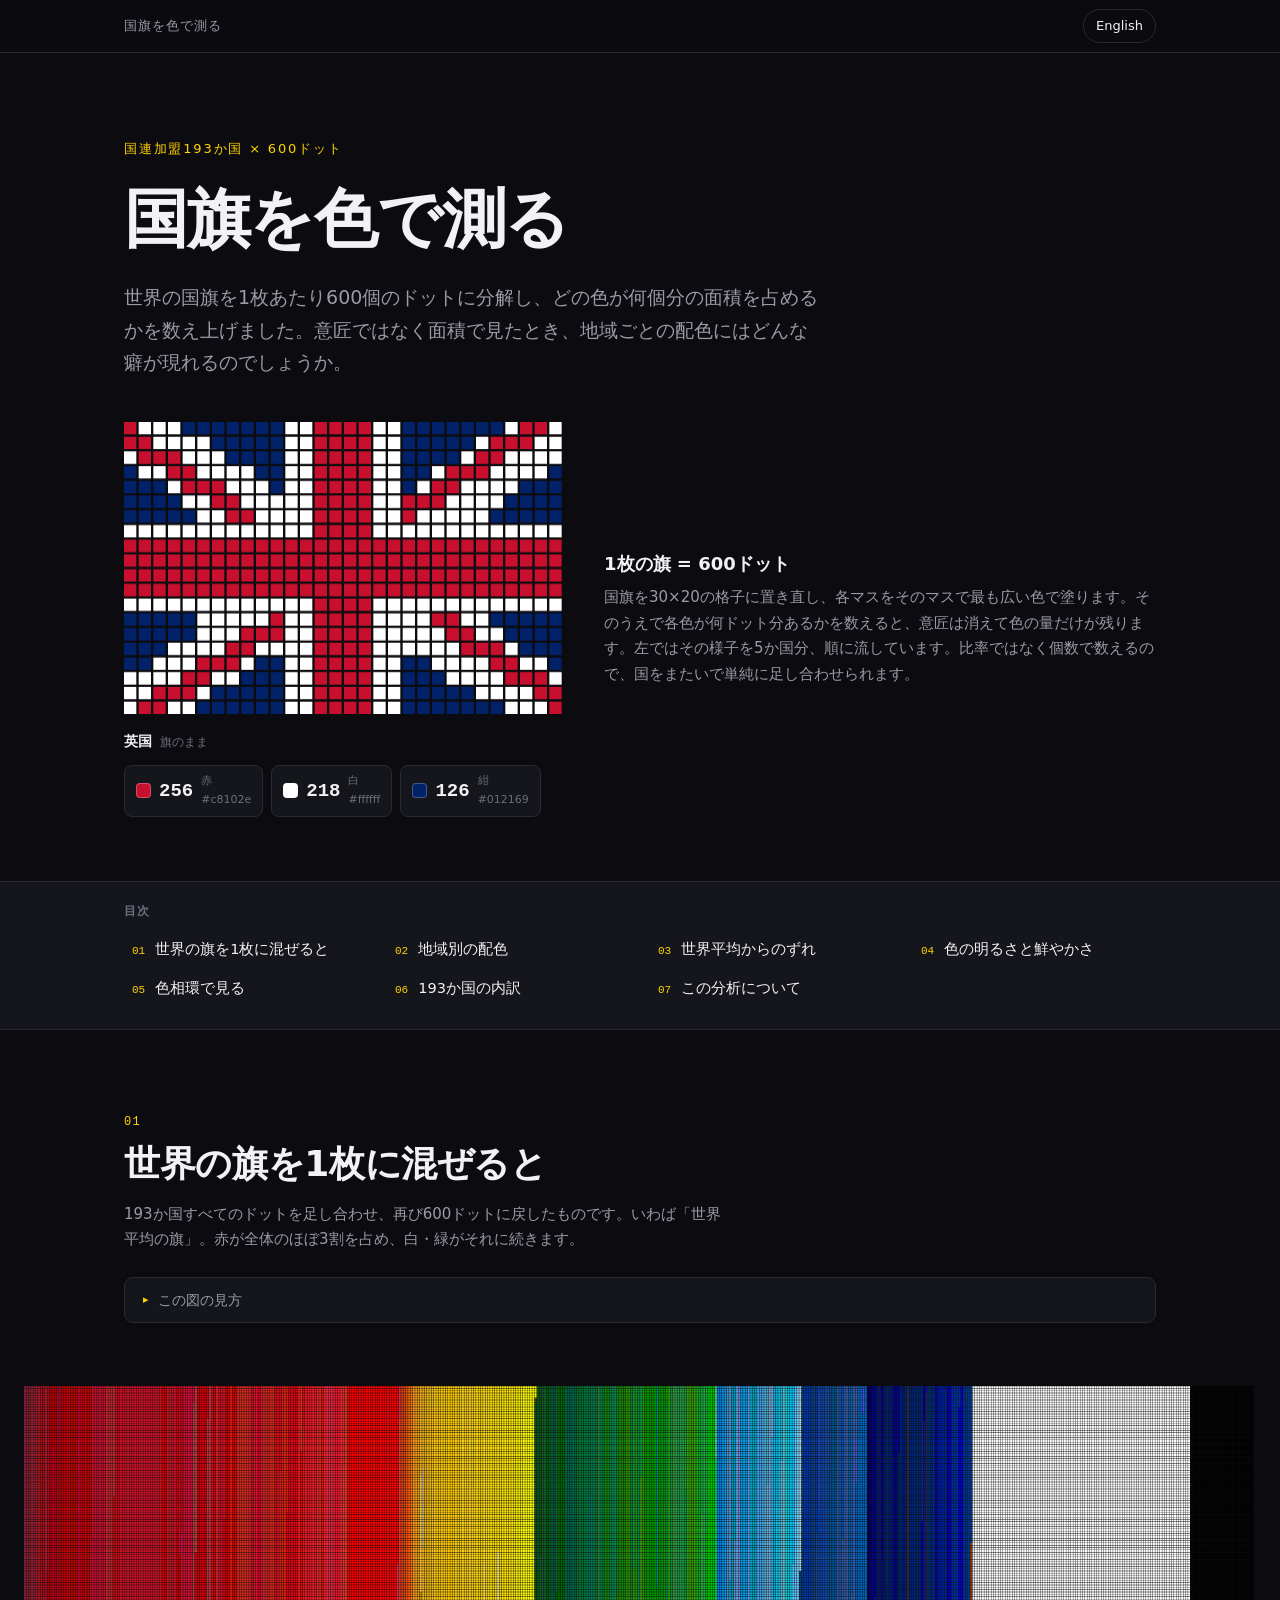
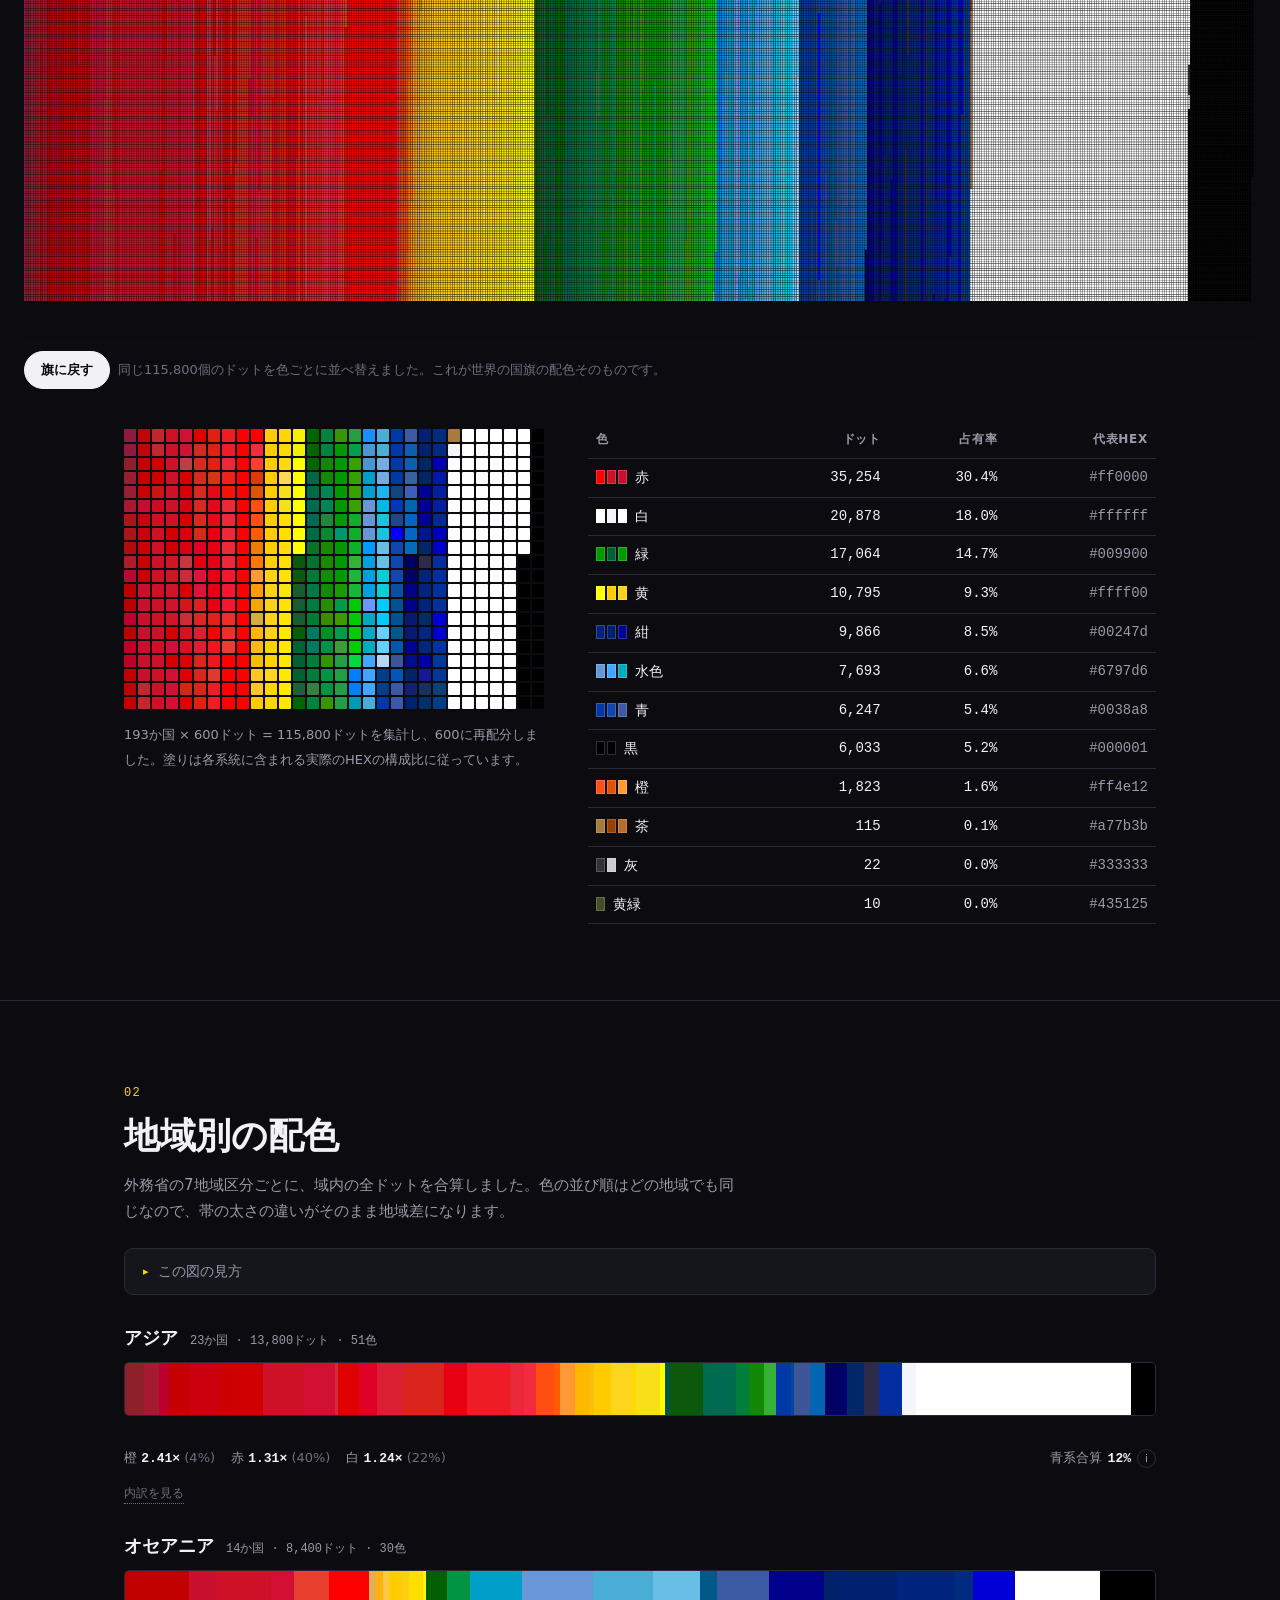
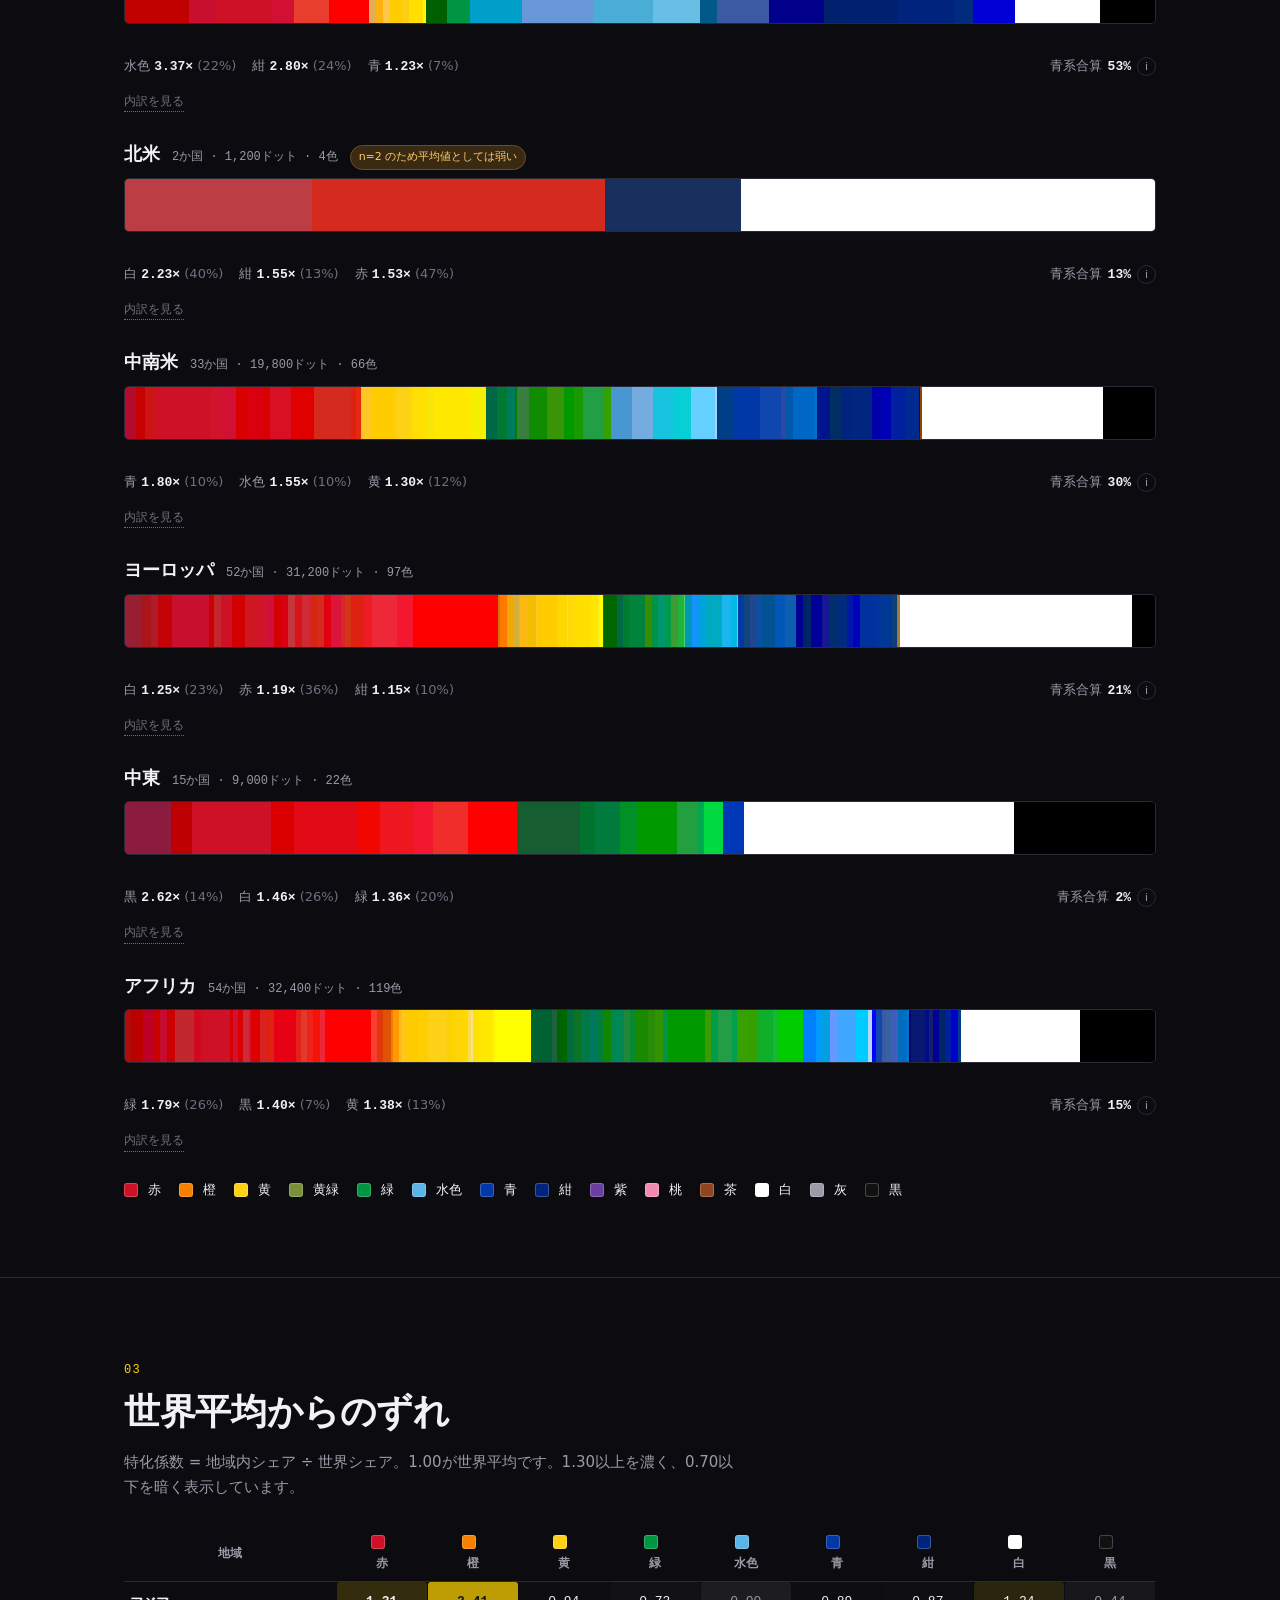
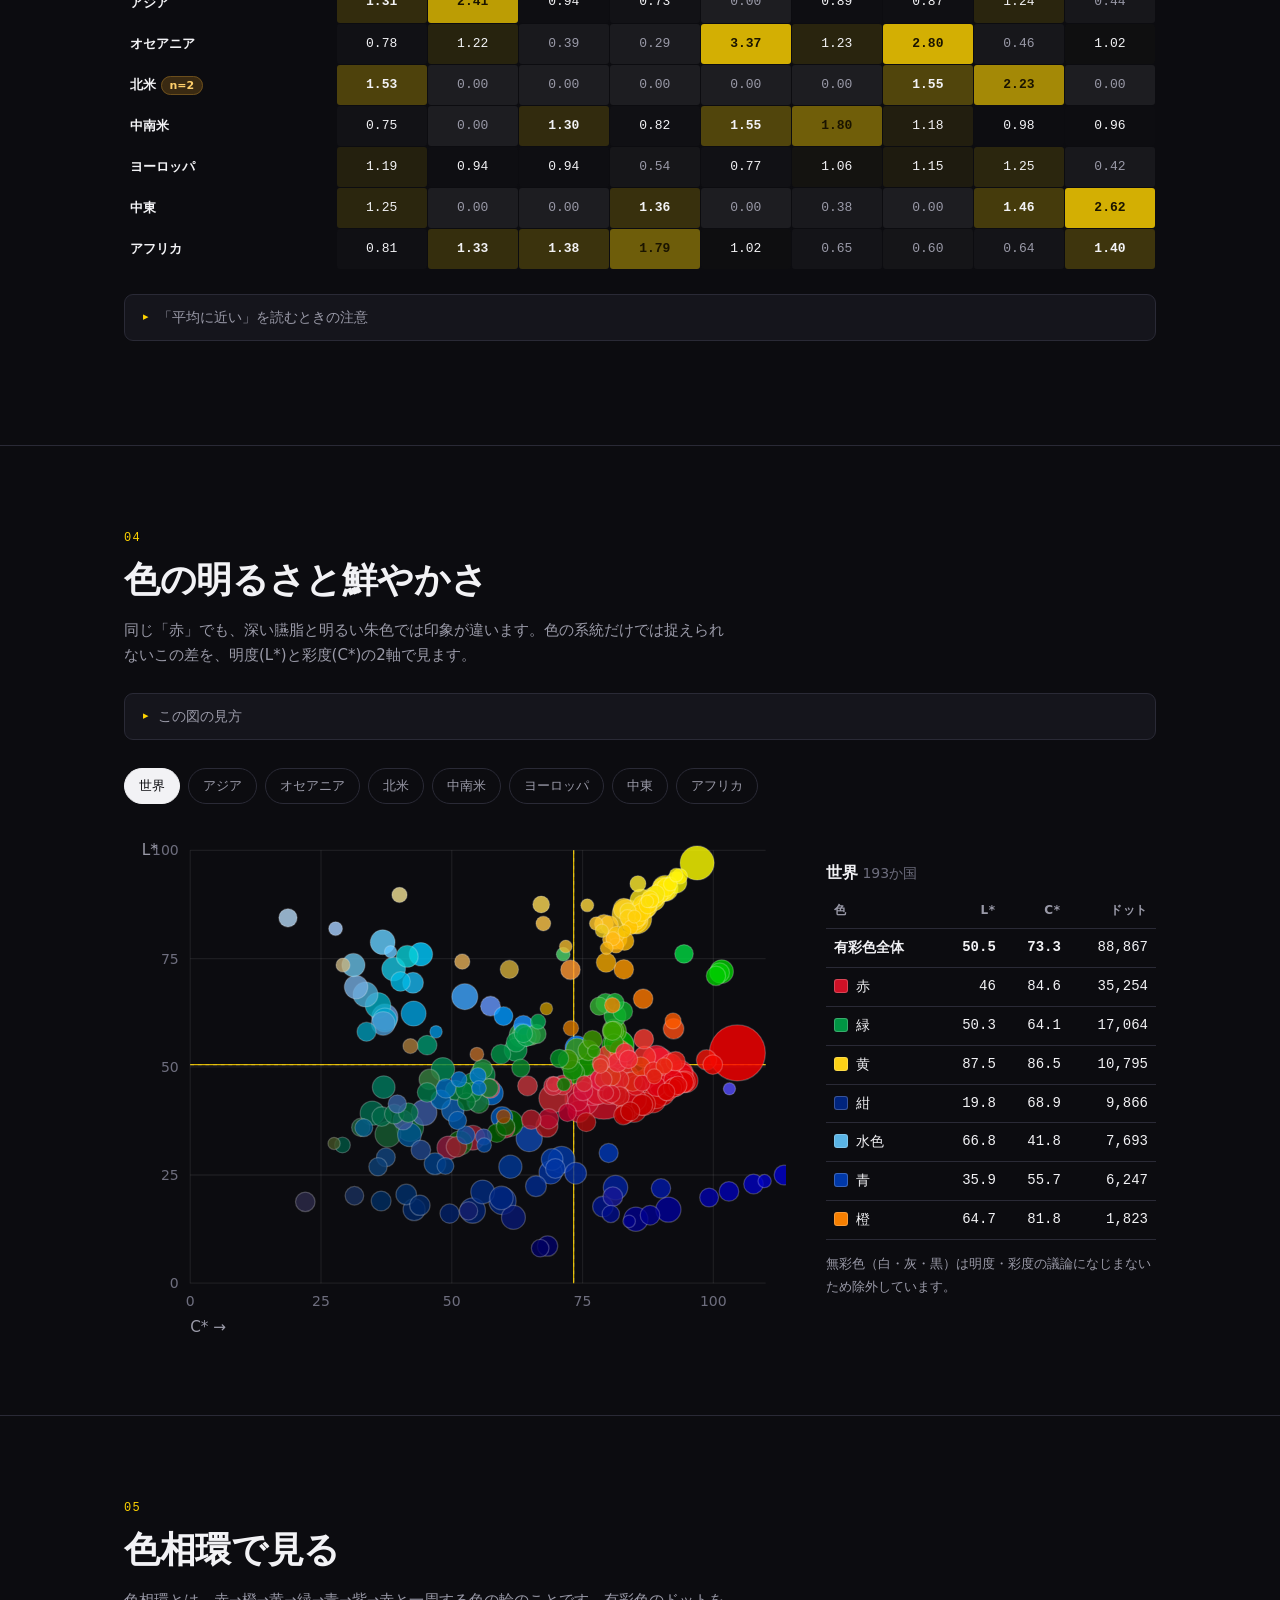
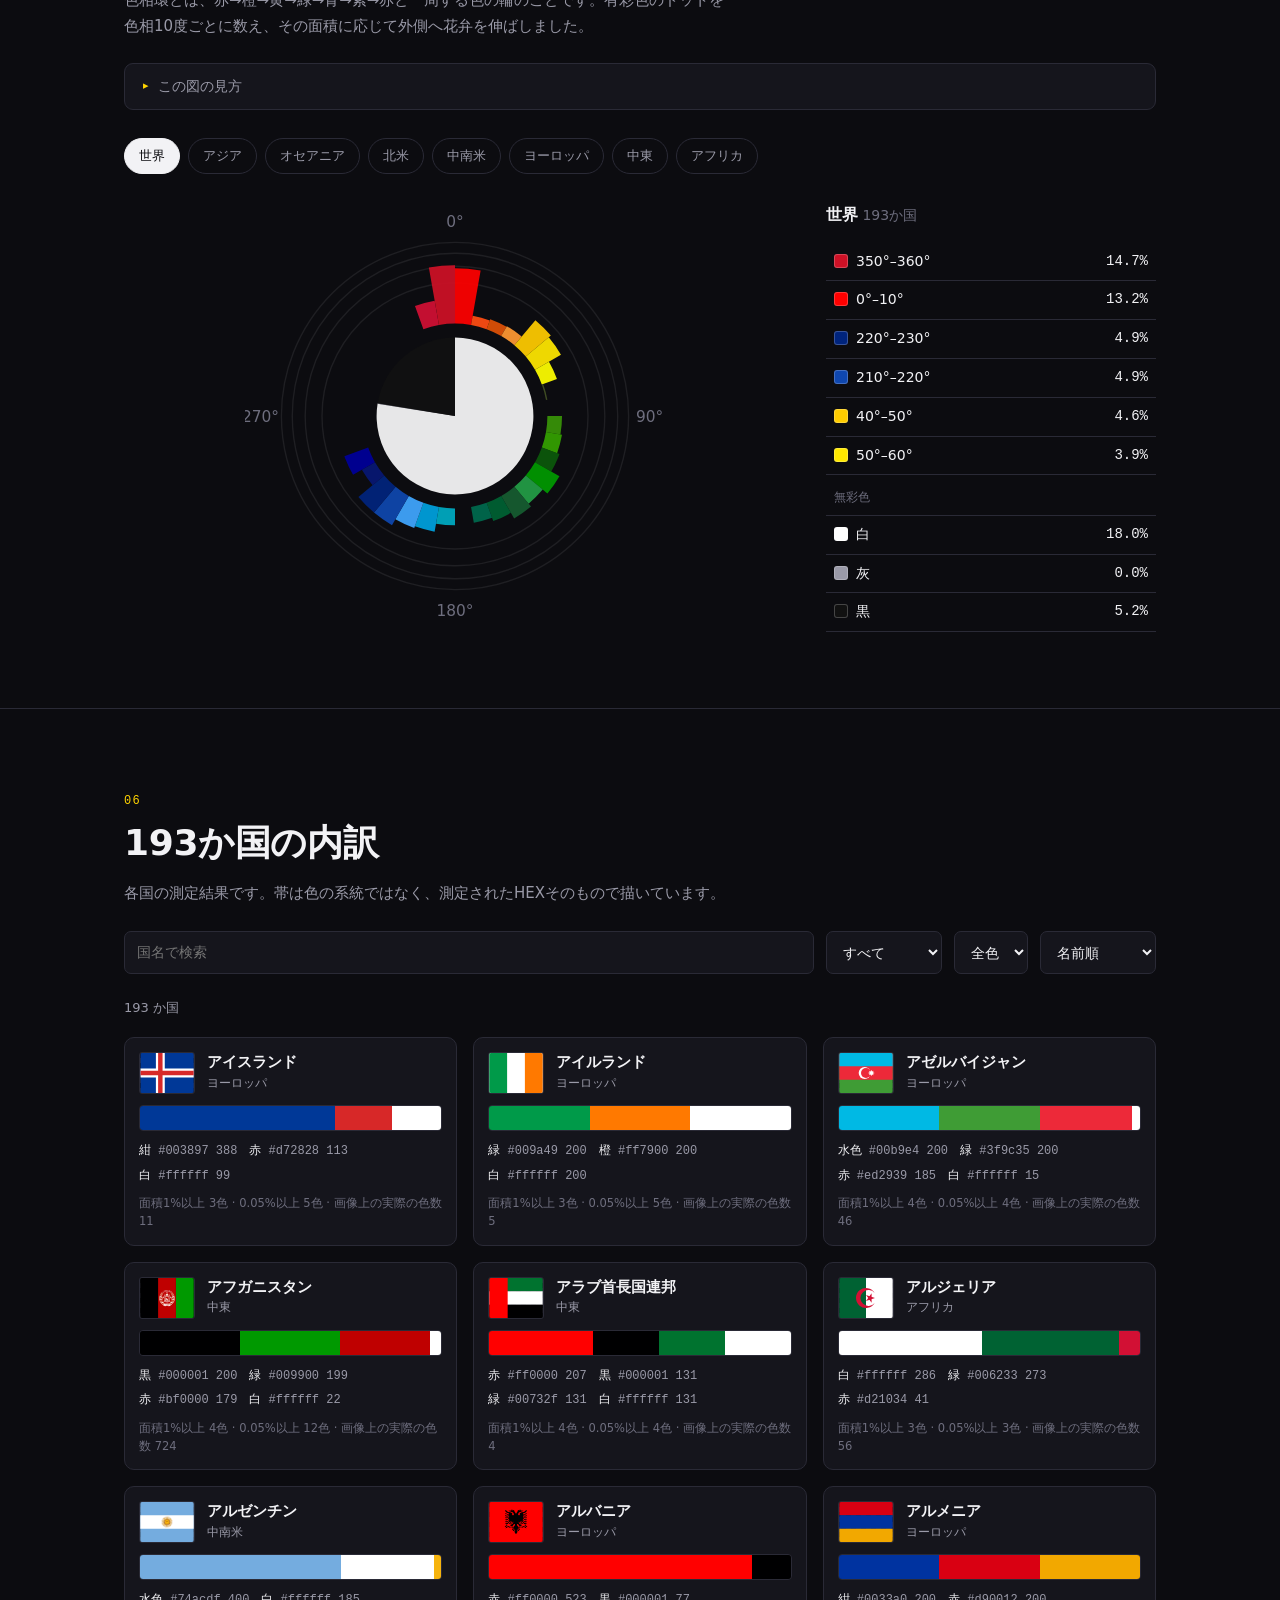
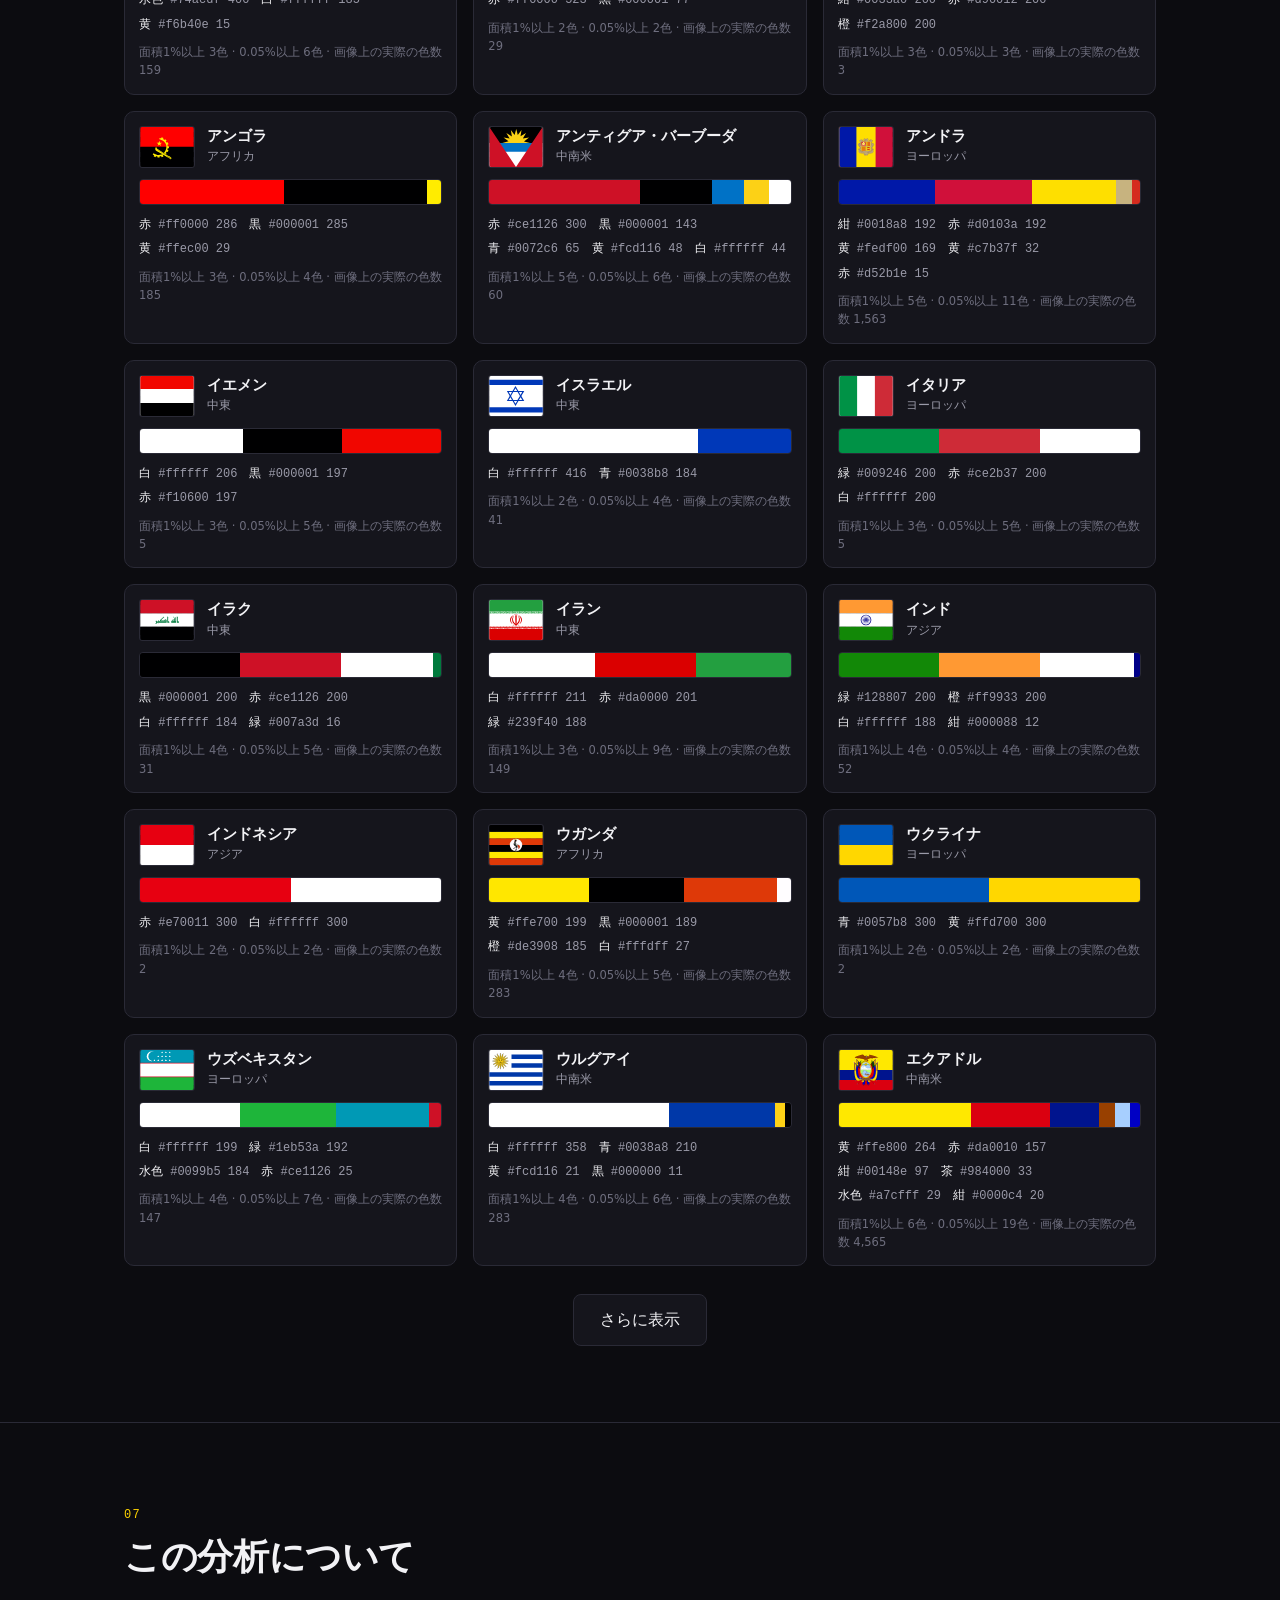
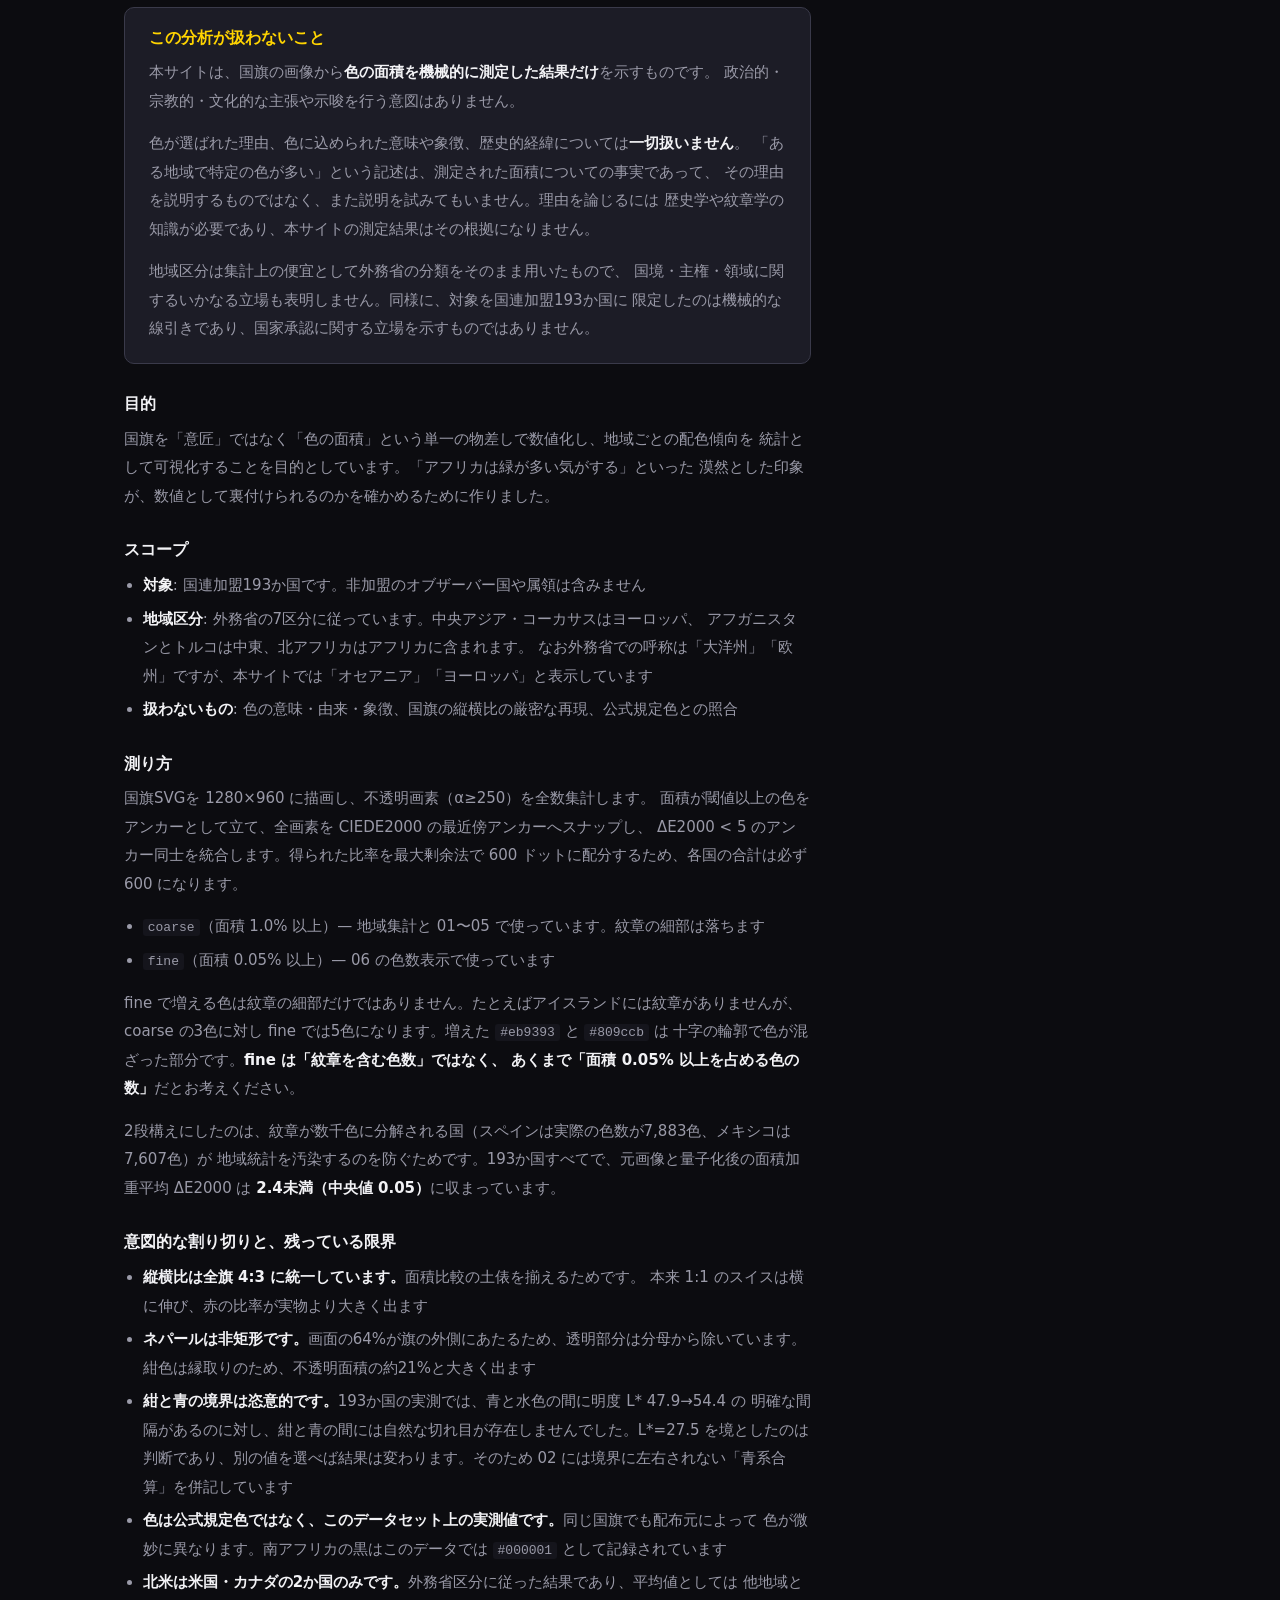
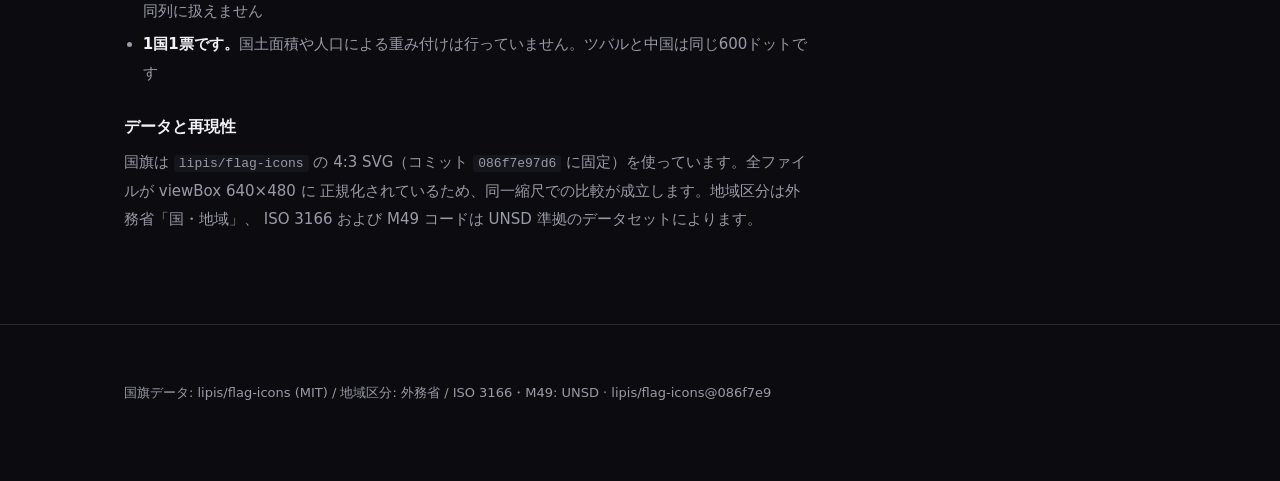
==== flag/index.html @ 31f035e4 "flag: 国旗を色で測る を追加 国連加盟193か国の国旗を600ドットに分解し、色の面積を外務省の7地域区分ごとに 比較するインフォグラフィック。単一HTMLで外部依存なし。  Co-Author" ====
<!doctype html>
<html lang="ja">
<head>
<meta charset="utf-8">
<meta name="viewport" content="width=device-width,initial-scale=1">
<title>国旗を色で測る — Flag Color Area Atlas</title>
<meta name="description" content="国連加盟193か国の国旗を600ドットに分解し、色の面積を地域ごとに比較します。">
<style>
:root{
  --bg:#0c0c10; --panel:#15151c; --panel2:#1c1c26; --line:#2a2a36; --fg:#f2f2f5;
  --dim:#9a9aa8; --dim2:#6e6e7e; --accent:#ffd400;
  --mono:ui-monospace,SFMono-Regular,"SF Mono",Menlo,monospace;
  --sans:system-ui,-apple-system,"Hiragino Sans","Noto Sans JP",sans-serif;
}
*{box-sizing:border-box}
html{scroll-behavior:smooth}
body{margin:0;background:var(--bg);color:var(--fg);font-family:var(--sans);
  font-size:16px;line-height:1.7;-webkit-font-smoothing:antialiased}
.wrap{max-width:1080px;margin:0 auto;padding:0 24px}
h1,h2,h3{line-height:1.3;margin:0}
:focus-visible{outline:2px solid var(--accent);outline-offset:3px;border-radius:2px}

.topbar{position:sticky;top:0;z-index:50;background:rgba(12,12,16,.9);
  backdrop-filter:blur(10px);border-bottom:1px solid var(--line)}
.topbar .wrap{display:flex;align-items:center;justify-content:space-between;height:52px;gap:16px}
.brand{font-size:13px;letter-spacing:.08em;color:var(--dim);text-transform:uppercase}
.langbtn{background:transparent;border:1px solid var(--line);color:var(--fg);
  font:inherit;font-size:13px;padding:5px 12px;border-radius:99px;cursor:pointer}
.langbtn:hover{border-color:var(--accent);color:var(--accent)}

#hero{border-bottom:1px solid var(--line)}
#hero .wrap{padding-top:72px;padding-bottom:64px}
.eyebrow{font-size:13px;letter-spacing:.14em;color:var(--accent);text-transform:uppercase;margin-bottom:18px}
h1{font-size:clamp(34px,6.2vw,64px);letter-spacing:-.02em;font-weight:800}
.lede{font-size:clamp(16px,2vw,19px);color:var(--dim);max-width:58ch;margin-top:20px}
#heroStage{min-height:300px;display:flex;gap:40px;align-items:center;flex-wrap:wrap;margin-top:44px}
.dotgrid{display:grid;grid-template-columns:repeat(30,1fr);gap:2px;width:min(420px,100%);aspect-ratio:3/2}
.dotgrid i{display:block;border-radius:1px}
/* 案B: ドット・モーフィング */
canvas.morph{display:block;width:100%;height:auto}
.morphbox{width:min(440px,100%)}
.morphbox.wide{width:100%}
/* 01 のキャンバスだけ本文より広く取り、画面内に収めやすくします */
.widewrap{max-width:1360px}
.mctl{display:flex;gap:8px;flex-wrap:wrap;align-items:center;margin-top:12px}
/* ヒーローの色内訳。自動で旗が切り替わってもレイアウトが跳ねないよう高さを固定します */
.hpair{display:flex;gap:8px;flex-wrap:wrap;margin-top:12px;min-height:46px;align-items:flex-start}
.hpair div{background:var(--panel);border:1px solid var(--line);border-radius:8px;
  padding:6px 11px;display:flex;align-items:center;gap:8px}
.hpair b{font-family:var(--mono);font-size:19px;font-weight:700}
.hpair i{width:15px;height:15px;border-radius:4px;border:1px solid rgba(255,255,255,.25);flex:none}
.hpair span{font-size:11px;color:var(--dim2)}
.hname{font-size:14px;color:var(--fg);font-weight:650;margin:14px 0 0;min-height:1.6em}
.hname em{font-style:normal;color:var(--dim2);font-weight:400;font-size:12px;margin-left:8px}
.mbtn{background:var(--fg);color:var(--bg);border:1px solid var(--fg);font:inherit;
  font-size:13px;font-weight:600;padding:7px 16px;border-radius:99px;cursor:pointer}
.mbtn:hover{background:var(--accent);border-color:var(--accent)}
.mbtn[disabled]{opacity:.5;cursor:default}
.chip{background:transparent;border:1px solid var(--line);color:var(--dim);font:inherit;
  font-size:12px;padding:5px 11px;border-radius:99px;cursor:pointer}
.chip:hover{color:var(--fg)}
.chip[aria-pressed="true"]{background:var(--panel2);color:var(--fg);border-color:var(--dim2)}
.mcap{font-size:13px;color:var(--dim2);margin:10px 0 0;min-height:1.7em}
.mcap b{color:var(--dim);font-weight:500}
.demo-cap{flex:1;min-width:250px}
.demo-cap h3{font-size:18px;margin-bottom:10px}
.demo-cap p{color:var(--dim);font-size:15px;margin:0}
.pair{display:flex;gap:10px;margin-top:20px;flex-wrap:wrap}
.pair div{background:var(--panel);border:1px solid var(--line);border-radius:9px;
  padding:10px 14px;display:flex;align-items:center;gap:10px}
.pair b{font-family:var(--mono);font-size:26px;font-weight:700;letter-spacing:-.02em}
.pair span{font-size:12px;color:var(--dim);line-height:1.35}
.pair i{width:24px;height:24px;border-radius:5px;border:1px solid rgba(255,255,255,.25);flex:none}

/* 目次 */
#toc{border-bottom:1px solid var(--line);background:var(--panel)}
#toc .wrap{padding-top:22px;padding-bottom:22px}
#toc h2{font-size:12px;letter-spacing:.1em;color:var(--dim2);text-transform:uppercase;margin-bottom:12px}
#toc ol{list-style:none;margin:0;padding:0;display:grid;
  grid-template-columns:repeat(auto-fit,minmax(215px,1fr));gap:2px 20px}
#toc a{display:flex;gap:10px;align-items:baseline;text-decoration:none;color:var(--fg);
  padding:6px 8px;border-radius:6px;font-size:14.5px}
#toc a:hover{background:var(--panel2);color:var(--accent)}
#toc em{font-family:var(--mono);font-size:11px;color:var(--accent);font-style:normal;flex:none}

section{padding:76px 0;border-bottom:1px solid var(--line);scroll-margin-top:60px}
.shead{margin-bottom:24px}
.snum{font-family:var(--mono);font-size:12px;color:var(--accent);letter-spacing:.1em}
.shead h2{font-size:clamp(24px,3.6vw,36px);margin-top:8px;letter-spacing:-.01em}
.shead p{color:var(--dim);margin-top:14px;max-width:64ch;font-size:15px}

/* 見方パネル（アコーディオン） */
details.howto{background:var(--panel);border:1px solid var(--line);border-radius:9px;margin:0 0 28px}
details.howto summary{cursor:pointer;list-style:none;padding:11px 18px;font-size:13.5px;
  color:var(--dim);display:flex;align-items:center;gap:9px}
details.howto summary::-webkit-details-marker{display:none}
details.howto summary:hover{color:var(--fg)}
details.howto summary::before{content:"▸";color:var(--accent);font-size:11px;transition:transform .15s}
details.howto[open] summary::before{transform:rotate(90deg)}
details.howto[open] summary{border-bottom:1px solid var(--line);color:var(--fg)}
.howto-body{padding:15px 18px 17px;font-size:14px;color:var(--dim)}
.howto-body dl{margin:0;display:grid;grid-template-columns:auto 1fr;gap:8px 16px}
.howto-body dt{color:var(--fg);font-weight:600;white-space:nowrap}
.howto-body dd{margin:0}
.howto-body p{margin:0 0 12px}
.howto-body p:last-child{margin-bottom:0}

.worldgrid{display:grid;grid-template-columns:minmax(0,420px) 1fr;gap:44px;align-items:start}
table.fam{width:100%;border-collapse:collapse;font-size:14px}
table.fam th{text-align:left;font-weight:600;color:var(--dim);font-size:12px;
  letter-spacing:.06em;padding:0 8px 8px;border-bottom:1px solid var(--line)}
table.fam td{padding:7px 8px;border-bottom:1px solid var(--line)}
table.fam td.num{font-family:var(--mono);text-align:right;font-variant-numeric:tabular-nums}
.sw{width:14px;height:14px;border-radius:3px;display:inline-block;
  border:1px solid rgba(255,255,255,.22);vertical-align:-2px;margin-right:8px}
.swrow{display:inline-flex;gap:2px;vertical-align:-2px;margin-right:8px}
.swrow i{width:9px;height:14px;display:block;border:1px solid rgba(255,255,255,.18)}

.rrow{margin-bottom:26px}
.rhead{display:flex;align-items:baseline;gap:12px;margin-bottom:8px;flex-wrap:wrap}
.rhead b{font-size:18px}
.rhead .n{font-family:var(--mono);font-size:12px;color:var(--dim)}
.warnpill{font-size:11px;background:#3a2a12;color:#ffcf6b;border:1px solid #6b4e1c;
  padding:2px 8px;border-radius:99px}
.stack{display:flex;height:54px;border-radius:5px;overflow:hidden;border:1px solid var(--line)}
.stack i{display:block;min-width:0;transition:opacity .13s}
.stack.hl i{opacity:.2}
.stack.hl i.on{opacity:1}
.readout{height:22px;margin-top:7px;font-size:13px;color:var(--dim);font-family:var(--mono)}
.readout b{color:var(--fg)}
.rsig{margin-top:2px;font-size:13px;color:var(--dim);display:flex;gap:16px;flex-wrap:wrap;align-items:baseline}
.rsig b{color:var(--fg);font-family:var(--mono)}
.blue{margin-left:auto;display:inline-flex;align-items:baseline;gap:6px}
.infobtn{background:transparent;border:1px solid var(--line);color:var(--dim);
  width:19px;height:19px;border-radius:99px;font-size:11px;line-height:1;padding:0;
  cursor:pointer;align-self:center}
.infobtn:hover,.infobtn[aria-expanded="true"]{border-color:var(--accent);color:var(--accent)}
.bluenote{margin:10px 0 0;padding:12px 16px;background:var(--panel);border:1px solid var(--line);
  border-left:3px solid var(--accent);border-radius:0 8px 8px 0;font-size:13.5px;color:var(--dim)}
details.members{margin-top:8px}
details.members summary{font-size:12px;color:var(--dim2);cursor:pointer;list-style:none;
  display:inline-block;border-bottom:1px dotted var(--dim2)}
details.members summary::-webkit-details-marker{display:none}
details.members summary:hover{color:var(--fg)}
details.members div{font-size:12.5px;color:var(--dim);margin-top:8px;line-height:1.9}
.legend{display:flex;flex-wrap:wrap;gap:6px 18px;margin-top:26px;font-size:13px}
.legend span{display:inline-flex;align-items:center;gap:2px}

.matwrap{overflow-x:auto;-webkit-overflow-scrolling:touch;margin-bottom:24px}
table.mat{border-collapse:collapse;font-size:13px;min-width:640px;width:100%}
table.mat th{padding:8px 6px;font-weight:600;white-space:nowrap}
table.mat thead th{border-bottom:1px solid var(--line);font-size:12px;color:var(--dim)}
table.mat tbody th{text-align:left;padding-right:14px}
table.mat td{padding:0;text-align:center;border:1px solid var(--bg)}
table.mat td span{display:block;padding:9px 4px;font-family:var(--mono);
  font-variant-numeric:tabular-nums;border-radius:3px}

.tabs{display:flex;flex-wrap:wrap;gap:8px;margin-bottom:26px}
.tab{background:transparent;border:1px solid var(--line);color:var(--dim);
  font:inherit;font-size:13px;padding:6px 14px;border-radius:99px;cursor:pointer}
.tab:hover{color:var(--fg)}
.tab[aria-pressed="true"]{background:var(--fg);color:var(--bg);border-color:var(--fg)}
.splitwrap{display:grid;grid-template-columns:minmax(0,1fr) minmax(0,330px);gap:40px;align-items:center}
svg.chart{width:100%;height:auto;display:block}
/* 04: 円が中央から離散する。--dx/--dy は中央へ寄せる量、--d は距離に応じた遅延 */
svg.scat circle{opacity:0;transform:translate(var(--dx),var(--dy)) scale(.12);
  transition:transform .95s cubic-bezier(.16,.84,.34,1),opacity .55s ease-out;
  transition-delay:var(--d)}
svg.scat.on circle{opacity:1;transform:none}
/* 05: 花弁が時計回りに伸びていく */
svg.wheel path.petal{opacity:0;transform:scale(.5);transform-origin:var(--ox) var(--oy);
  transition:transform .55s cubic-bezier(.2,.8,.3,1),opacity .35s ease-out;
  transition-delay:var(--d)}
svg.wheel.on path.petal{opacity:.93;transform:none}
svg.wheel path.donut,svg.wheel circle.guide,svg.wheel text{opacity:0;transition:opacity .5s ease-out}
svg.wheel.on path.donut{opacity:.9}
svg.wheel.on circle.guide,svg.wheel.on text{opacity:1}

.controls{display:flex;gap:12px;flex-wrap:wrap;margin-bottom:22px}
.controls input,.controls select{background:var(--panel);border:1px solid var(--line);
  color:var(--fg);font:inherit;font-size:14px;padding:9px 12px;border-radius:7px}
.controls input{flex:1;min-width:200px}
.clist{display:grid;grid-template-columns:repeat(auto-fill,minmax(310px,1fr));gap:16px}
.card{background:var(--panel);border:1px solid var(--line);border-radius:10px;padding:14px}
.card .ch{display:flex;gap:12px;align-items:center;margin-bottom:11px}
.card svg{width:56px;height:42px;flex:none;border:1px solid var(--line);border-radius:3px;
  background:repeating-conic-gradient(#2a2a36 0 25%,#15151c 0 50%) 50%/10px 10px}
.card .cn{font-weight:650;font-size:15px;line-height:1.3}
.card .cr{font-size:12px;color:var(--dim)}
.card .stack{height:26px;border-radius:4px}
.cdet{margin-top:10px;font-size:12px;display:flex;flex-wrap:wrap;gap:4px 12px;
  font-family:var(--mono);color:var(--dim)}
.cdet b{color:var(--fg);font-weight:500}
.cmeta{margin-top:8px;font-size:11.5px;color:var(--dim2);line-height:1.6}
.more{margin-top:28px;text-align:center}
.more button{background:var(--panel);border:1px solid var(--line);color:var(--fg);
  font:inherit;padding:11px 26px;border-radius:8px;cursor:pointer}
.more button:hover{border-color:var(--accent)}

.prose{font-size:15px;color:var(--dim);line-height:1.9;max-width:72ch}
.prose h3{font-size:16px;color:var(--fg);margin:30px 0 10px}
.prose p{margin:0 0 14px}
.prose ul{padding-left:1.25em;margin:0 0 14px}
.prose li{margin-bottom:5px}
.prose code{font-family:var(--mono);font-size:13px;background:var(--panel);padding:1px 5px;border-radius:3px}
.prose b{color:var(--fg)}
.disclaimer{background:var(--panel2);border:1px solid #3a3a4a;border-radius:10px;
  padding:20px 24px;margin:26px 0;max-width:72ch}
.disclaimer h3{margin-top:0;color:var(--accent)}
.disclaimer p:last-child{margin-bottom:0}
footer{padding:44px 0 72px;font-size:13px;color:var(--dim)}

@media(max-width:860px){
  .worldgrid,.splitwrap{grid-template-columns:1fr;gap:30px}
  section{padding:56px 0}
}
@media(max-width:520px){
  .wrap{padding:0 16px}
  .stack{height:44px}
  .clist{grid-template-columns:1fr}
  .blue{margin-left:0;width:100%}
}
@media(prefers-reduced-motion:reduce){html{scroll-behavior:auto}*{transition:none!important}}
</style>
</head>
<body>

<div class="topbar"><div class="wrap">
  <span class="brand" id="brand"></span>
  <button class="langbtn" id="langBtn" type="button">English</button>
</div></div>

<header id="hero"><div class="wrap">
  <p class="eyebrow" id="eyebrow"></p>
  <h1 id="h1"></h1>
  <p class="lede" id="lede"></p>
  <!-- Phase2 で案B(Canvas)に差し替わる領域。寸法を先に確保してあります -->
  <div id="heroStage">
    <div class="morphbox">
      <canvas class="morph" id="heroCanvas" role="img"></canvas>
      <p class="hname" id="heroName"></p>
      <div class="hpair" id="heroPair"></div>
    </div>
    <div class="demo-cap" id="heroCap"></div>
  </div>
</div></header>

<nav id="toc"><div class="wrap"><h2 id="tocH"></h2><ol id="tocList"></ol></div></nav>

<main>
<section id="sec-world"><div class="wrap">
  <div class="shead"><span class="snum">01</span><h2 id="t-world"></h2><p id="d-world"></p></div>
  <div id="h-world"></div>
</div>
<div class="wrap widewrap">
  <div class="morphbox wide" style="margin-bottom:40px">
    <canvas class="morph" id="worldCanvas" role="img"></canvas>
    <div class="mctl"><button class="mbtn" id="worldBtn" type="button"></button>
      <span class="mcap" id="worldMcap" style="margin:0"></span></div>
  </div>
</div>
<div class="wrap">
  <div class="worldgrid">
    <div><div class="dotgrid" id="worldDots" role="img"></div>
      <p class="prose" id="worldCap" style="margin-top:14px;font-size:13px"></p></div>
    <div id="worldTable"></div>
  </div>
</div></section>

<section id="sec-regions"><div class="wrap">
  <div class="shead"><span class="snum">02</span><h2 id="t-reg"></h2><p id="d-reg"></p></div>
  <div id="h-reg"></div>
  <div id="regionBars"></div>
  <div class="legend" id="regionLegend"></div>
</div></section>

<section id="sec-index"><div class="wrap">
  <div class="shead"><span class="snum">03</span><h2 id="t-idx"></h2><p id="d-idx"></p></div>
  <div class="matwrap"><div id="matrix"></div></div>
  <div id="h-idx"></div>
</div></section>

<section id="sec-tone"><div class="wrap">
  <div class="shead"><span class="snum">04</span><h2 id="t-tone"></h2><p id="d-tone"></p></div>
  <div id="h-tone"></div>
  <div class="tabs" id="toneTabs" role="group"></div>
  <div class="splitwrap"><div id="scatter"></div><div id="toneInfo"></div></div>
</div></section>

<section id="sec-hue"><div class="wrap">
  <div class="shead"><span class="snum">05</span><h2 id="t-hue"></h2><p id="d-hue"></p></div>
  <div id="h-hue"></div>
  <div class="tabs" id="hueTabs" role="group"></div>
  <div class="splitwrap"><div id="wheel"></div><div id="wheelInfo"></div></div>
</div></section>

<section id="sec-countries"><div class="wrap">
  <div class="shead"><span class="snum">06</span><h2 id="t-cty"></h2><p id="d-cty"></p></div>
  <div class="controls">
    <input type="search" id="q" autocomplete="off">
    <select id="fReg"></select><select id="fFam"></select><select id="sortBy"></select>
  </div>
  <p class="prose" id="hitCount" style="margin-bottom:16px;font-size:13px"></p>
  <div class="clist" id="cards"></div>
  <div class="more"><button id="moreBtn" type="button"></button></div>
</div></section>

<section id="sec-about"><div class="wrap">
  <div class="shead"><span class="snum">07</span><h2 id="t-about"></h2></div>
  <div id="about"></div>
</div></section>
</main>

<footer><div class="wrap"><p id="foot"></p></div></footer>

<script>
const DATA = {"meta":{"source_repo":"lipis/flag-icons","source_commit":"086f7e97d657358203916dbe84f61c2bccaa81eb","params":{"render":[1280,960],"alpha_min":250,"delta_e_merge":5.0,"tiers":{"coarse":0.01,"fine":0.0005},"dots":600}},"world":{"country_count":193,"total_dots":115800,"by_family":[{"family":"赤","family_en":"Red","dots":35254,"share":0.304439,"top_hex":["#ff0000","#ce1126","#c8102e","#d52b1e","#d21034"],"top_countries":[{"name_ja":"モロッコ","dots":588},{"name_ja":"中国","dots":583},{"name_ja":"トルコ","dots":559},{"name_ja":"ベトナム","dots":553},{"name_ja":"キルギス","dots":542}]},{"family":"橙","family_en":"Orange","dots":1823,"share":0.015743,"top_hex":["#ff4e12","#e05206","#ff9933","#ff7900","#f2a800"],"top_countries":[{"name_ja":"ブータン","dots":249},{"name_ja":"ニジェール","dots":228},{"name_ja":"コートジボワール","dots":200},{"name_ja":"インド","dots":200},{"name_ja":"アルメニア","dots":200}]},{"family":"黄","family_en":"Yellow","dots":10795,"share":0.093221,"top_hex":["#ffff00","#ffcc00","#fcd116","#fecb00","#ffe800"],"top_countries":[{"name_ja":"ブルネイ","dots":326},{"name_ja":"コロンビア","dots":300},{"name_ja":"ウクライナ","dots":300},{"name_ja":"セントビンセントおよびグレナディーン諸島","dots":281},{"name_ja":"スペイン","dots":271}]},{"family":"黄緑","family_en":"Chartreuse","dots":10,"share":8.6e-05,"top_hex":["#435125"],"top_countries":[{"name_ja":"キプロス","dots":10}]},{"family":"緑","family_en":"Green","dots":17064,"share":0.147358,"top_hex":["#009900","#006233","#009a00","#006600","#165d31"],"top_countries":[{"name_ja":"サウジアラビア","dots":550},{"name_ja":"トルクメニスタン","dots":491},{"name_ja":"バングラデシュ","dots":443},{"name_ja":"パキスタン","dots":440},{"name_ja":"ザンビア","dots":426}]},{"family":"水色","family_en":"Light blue","dots":7693,"share":0.066434,"top_hex":["#6797d6","#40a6ff","#00abc2","#00a1de","#4aadd6"],"top_countries":[{"name_ja":"ミクロネシア","dots":578},{"name_ja":"ソマリア","dots":565},{"name_ja":"カザフスタン","dots":522},{"name_ja":"パラオ","dots":488},{"name_ja":"セントルシア","dots":475}]},{"family":"青","family_en":"Blue","dots":6247,"share":0.053946,"top_hex":["#0038a8","#0f47af","#3b5aa3","#005293","#0067c6"],"top_countries":[{"name_ja":"マーシャル","dots":421},{"name_ja":"エルサルバドル","dots":409},{"name_ja":"スウェーデン","dots":408},{"name_ja":"ニカラグア","dots":402},{"name_ja":"ギリシャ","dots":339}]},{"family":"紺","family_en":"Navy","dots":9866,"share":0.085199,"top_hex":["#00247d","#002170","#000099","#00209f","#00008b"],"top_countries":[{"name_ja":"ナウル","dots":529},{"name_ja":"ニュージーランド","dots":473},{"name_ja":"オーストラリア","dots":451},{"name_ja":"カーボベルデ","dots":437},{"name_ja":"バルバドス","dots":400}]},{"family":"紫","family_en":"Purple","dots":0,"share":0.0,"top_hex":[],"top_countries":[]},{"family":"桃","family_en":"Pink","dots":0,"share":0.0,"top_hex":[],"top_countries":[]},{"family":"茶","family_en":"Brown","dots":115,"share":0.000993,"top_hex":["#a77b3b","#984000","#b96b29"],"top_countries":[{"name_ja":"モルドバ","dots":54},{"name_ja":"エクアドル","dots":33},{"name_ja":"モンテネグロ","dots":28}]},{"family":"白","family_en":"White","dots":20878,"share":0.180294,"top_hex":["#ffffff","#f4f5f8","#fffefe","#fffdff"],"top_countries":[{"name_ja":"キプロス","dots":531},{"name_ja":"日本","dots":463},{"name_ja":"韓国","dots":458},{"name_ja":"イスラエル","dots":416},{"name_ja":"ジョージア","dots":380}]},{"family":"灰","family_en":"Grey","dots":22,"share":0.00019,"top_hex":["#333333","#cccccc"],"top_countries":[{"name_ja":"エスワティニ","dots":14},{"name_ja":"スペイン","dots":8}]},{"family":"黒","family_en":"Black","dots":6033,"share":0.052098,"top_hex":["#000001","#000000"],"top_countries":[{"name_ja":"パプアニューギニア","dots":291},{"name_ja":"リビア","dots":290},{"name_ja":"アンゴラ","dots":285},{"name_ja":"ベルギー","dots":200},{"name_ja":"ドイツ","dots":200}]}],"hue36":[15246,434,564,639,5324,4479,1293,10,0,1068,1317,1760,3973,2438,3344,1887,1277,0,1431,3126,3600,5646,5662,1144,3197,0,0,0,0,0,0,0,0,0,3029,16979],"hue36_hex":["#ff0000","#ff4e12","#e05206","#ff9933","#ffcc00","#ffe800","#ffff00","#435125",null,"#399408","#35a100","#0c590b","#009900","#239e46","#165d31","#006233","#006a4e",null,"#00abc2","#00a1de","#40a6ff","#0f47af","#00247d","#081873","#000099",null,null,null,null,null,null,null,null,null,"#d21034","#ce1126"],"achromatic":{"白":20878,"灰":22,"黒":6033},"tone":{"all":{"L":50.5,"C":73.3,"dots":88867},"赤":{"L":46.0,"C":84.6,"dots":35254},"橙":{"L":64.7,"C":81.8,"dots":1823},"黄":{"L":87.5,"C":86.5,"dots":10795},"緑":{"L":50.3,"C":64.1,"dots":17064},"水色":{"L":66.8,"C":41.8,"dots":7693},"青":{"L":35.9,"C":55.7,"dots":6247},"紺":{"L":19.8,"C":68.9,"dots":9866}},"hex_list":[{"hex":"#8d1b3d","family":"赤","dots":406,"L":31.3,"C":49.4},{"hex":"#8d2029","family":"赤","dots":253,"L":31.5,"C":50.9},{"hex":"#981e32","family":"赤","dots":480,"L":33.6,"C":54.0},{"hex":"#a51931","family":"赤","dots":203,"L":35.8,"C":60.2},{"hex":"#aa151b","family":"赤","dots":321,"L":36.3,"C":68.2},{"hex":"#b10c0c","family":"赤","dots":185,"L":37.2,"C":75.7},{"hex":"#ae1c28","family":"赤","dots":200,"L":37.8,"C":65.2},{"hex":"#b40a2d","family":"赤","dots":220,"L":38.0,"C":68.5},{"hex":"#bb0000","family":"赤","dots":180,"L":38.8,"C":82.8},{"hex":"#bc0000","family":"赤","dots":200,"L":39.1,"C":83.1},{"hex":"#bc002d","family":"赤","dots":137,"L":39.4,"C":72.1},{"hex":"#bf0000","family":"赤","dots":179,"L":39.7,"C":84.1},{"hex":"#be0027","family":"赤","dots":329,"L":39.7,"C":74.3},{"hex":"#c10000","family":"赤","dots":521,"L":40.1,"C":84.8},{"hex":"#c40308","family":"赤","dots":418,"L":40.9,"C":83.8},{"hex":"#c60000","family":"赤","dots":277,"L":41.2,"C":86.4},{"hex":"#c70000","family":"赤","dots":386,"L":41.4,"C":86.7},{"hex":"#c60c30","family":"赤","dots":200,"L":42.0,"C":74.1},{"hex":"#cb000f","family":"赤","dots":375,"L":42.4,"C":85.0},{"hex":"#cc0000","family":"赤","dots":659,"L":42.5,"C":88.4},{"hex":"#c8102e","family":"赤","dots":1334,"L":42.5,"C":74.9},{"hex":"#c1272d","family":"赤","dots":787,"L":42.7,"C":69.4},{"hex":"#ce0000","family":"赤","dots":388,"L":43.0,"C":89.0},{"hex":"#cb1515","family":"赤","dots":181,"L":43.2,"C":82.1},{"hex":"#cf0921","family":"赤","dots":218,"L":43.6,"C":81.4},{"hex":"#ce1021","family":"赤","dots":120,"L":43.7,"C":80.5},{"hex":"#ce1126","family":"赤","dots":3828,"L":43.8,"C":79.1},{"hex":"#d20000","family":"赤","dots":396,"L":43.8,"C":90.3},{"hex":"#cf1126","family":"赤","dots":52,"L":44.0,"C":79.5},{"hex":"#ce1720","family":"赤","dots":390,"L":44.0,"C":80.1},{"hex":"#cf142b","family":"赤","dots":513,"L":44.2,"C":77.9},{"hex":"#d40000","family":"赤","dots":119,"L":44.2,"C":91.0},{"hex":"#d0103a","family":"赤","dots":192,"L":44.4,"C":75.1},{"hex":"#d50000","family":"赤","dots":204,"L":44.4,"C":91.3},{"hex":"#d21034","family":"赤","dots":1042,"L":44.7,"C":77.1},{"hex":"#bd3d44","family":"赤","dots":218,"L":45.0,"C":57.3},{"hex":"#d80000","family":"赤","dots":151,"L":45.1,"C":92.2},{"hex":"#d90000","family":"赤","dots":197,"L":45.3,"C":92.6},{"hex":"#d90012","family":"赤","dots":200,"L":45.4,"C":89.1},{"hex":"#da0000","family":"赤","dots":201,"L":45.5,"C":92.9},{"hex":"#da0010","family":"赤","dots":307,"L":45.6,"C":89.9},{"hex":"#c6363c","family":"赤","dots":212,"L":45.6,"C":64.5},{"hex":"#cd2a3e","family":"赤","dots":180,"L":45.6,"C":69.4},{"hex":"#db0000","family":"赤","dots":150,"L":45.7,"C":93.2},{"hex":"#d7141a","family":"赤","dots":216,"L":45.7,"C":85.2},{"hex":"#ce2b37","family":"赤","dots":200,"L":45.8,"C":71.2},{"hex":"#cd2e3a","family":"赤","dots":45,"L":46.0,"C":69.5},{"hex":"#d91023","family":"赤","dots":400,"L":46.0,"C":83.9},{"hex":"#d22630","family":"赤","dots":72,"L":46.1,"C":75.3},{"hex":"#da121a","family":"赤","dots":80,"L":46.2,"C":86.4},{"hex":"#de0000","family":"赤","dots":271,"L":46.4,"C":94.2},{"hex":"#df0000","family":"赤","dots":281,"L":46.6,"C":94.5},{"hex":"#d62612","family":"赤","dots":200,"L":46.6,"C":84.6},{"hex":"#e00000","family":"赤","dots":434,"L":46.8,"C":94.8},{"hex":"#d52b1e","family":"赤","dots":1266,"L":46.9,"C":80.5},{"hex":"#e00025","family":"赤","dots":231,"L":47.0,"C":86.8},{"hex":"#e1000f","family":"赤","dots":200,"L":47.0,"C":92.4},{"hex":"#dc143c","family":"赤","dots":300,"L":47.0,"C":78.5},{"hex":"#d92223","family":"赤","dots":200,"L":47.0,"C":82.0},{"hex":"#d72828","family":"赤","dots":113,"L":47.1,"C":79.0},{"hex":"#da2032","family":"赤","dots":352,"L":47.2,"C":78.7},{"hex":"#da251d","family":"赤","dots":553,"L":47.4,"C":83.5},{"hex":"#de2110","family":"赤","dots":682,"L":47.8,"C":88.6},{"hex":"#d43516","family":"赤","dots":200,"L":47.8,"C":80.4},{"hex":"#e30a17","family":"赤","dots":559,"L":47.8,"C":90.8},{"hex":"#de2010","family":"赤","dots":53,"L":47.8,"C":88.7},{"hex":"#e70011","family":"赤","dots":300,"L":48.3,"C":94.0},{"hex":"#e70013","family":"赤","dots":687,"L":48.3,"C":93.6},{"hex":"#e32118","family":"赤","dots":182,"L":48.9,"C":88.6},{"hex":"#e72910","family":"赤","dots":82,"L":50.2,"C":90.6},{"hex":"#de3929","family":"赤","dots":46,"L":50.2,"C":78.4},{"hex":"#f10600","family":"赤","dots":197,"L":50.5,"C":99.9},{"hex":"#ee161f","family":"赤","dots":300,"L":50.5,"C":91.9},{"hex":"#e1392d","family":"赤","dots":118,"L":50.8,"C":78.5},{"hex":"#ee1c25","family":"赤","dots":822,"L":50.9,"C":89.8},{"hex":"#ea2839","family":"赤","dots":188,"L":51.0,"C":81.7},{"hex":"#ef2118","family":"赤","dots":192,"L":51.3,"C":92.8},{"hex":"#f41408","family":"赤","dots":237,"L":51.6,"C":98.7},{"hex":"#ed2939","family":"赤","dots":751,"L":51.7,"C":82.6},{"hex":"#ee2737","family":"赤","dots":150,"L":51.7,"C":83.8},{"hex":"#f31830","family":"赤","dots":663,"L":51.8,"C":89.1},{"hex":"#ef2d29","family":"赤","dots":303,"L":52.3,"C":86.9},{"hex":"#e73e2d","family":"赤","dots":285,"L":52.5,"C":79.9},{"hex":"#ff0000","family":"赤","dots":4777,"L":53.2,"C":104.6},{"hex":"#f42a41","family":"赤","dots":157,"L":53.3,"C":83.1},{"hex":"#fc3d32","family":"赤","dots":200,"L":56.4,"C":86.7},{"hex":"#de3908","family":"橙","dots":185,"L":50.1,"C":86.1},{"hex":"#e05206","family":"橙","dots":228,"L":53.9,"C":82.1},{"hex":"#ff4e12","family":"橙","dots":249,"L":58.8,"C":92.4},{"hex":"#d47600","family":"橙","dots":59,"L":58.9,"C":72.8},{"hex":"#ff5b00","family":"橙","dots":75,"L":60.6,"C":92.3},{"hex":"#ef7d00","family":"橙","dots":66,"L":64.2,"C":80.7},{"hex":"#ff7900","family":"橙","dots":200,"L":65.7,"C":86.6},{"hex":"#ff9933","family":"橙","dots":200,"L":72.4,"C":72.7},{"hex":"#ff9a00","family":"橙","dots":200,"L":72.5,"C":82.9},{"hex":"#f2a800","family":"橙","dots":200,"L":74.1,"C":79.5},{"hex":"#e2ae57","family":"橙","dots":60,"L":74.3,"C":52.0},{"hex":"#ffb20d","family":"橙","dots":51,"L":78.0,"C":81.4},{"hex":"#fec74a","family":"橙","dots":50,"L":83.1,"C":67.5},{"hex":"#c09300","family":"黄","dots":13,"L":63.4,"C":68.1},{"hex":"#d3ae3b","family":"黄","dots":154,"L":72.5,"C":61.0},{"hex":"#c7b37f","family":"黄","dots":32,"L":73.5,"C":29.2},{"hex":"#f6b40e","family":"黄","dots":15,"L":77.4,"C":79.6},{"hex":"#edb92e","family":"黄","dots":14,"L":77.8,"C":71.8},{"hex":"#ffb700","family":"黄","dots":185,"L":79.1,"C":83.0},{"hex":"#fdb913","family":"黄","dots":199,"L":79.4,"C":80.7},{"hex":"#f1bf00","family":"黄","dots":271,"L":79.6,"C":81.5},{"hex":"#ffb915","family":"黄","dots":35,"L":79.6,"C":80.8},{"hex":"#f8c00c","family":"黄","dots":75,"L":80.6,"C":81.5},{"hex":"#f8c300","family":"黄","dots":15,"L":81.3,"C":83.0},{"hex":"#ecc81d","family":"黄","dots":20,"L":81.4,"C":78.7},{"hex":"#ffc400","family":"黄","dots":36,"L":82.2,"C":84.2},{"hex":"#ffc621","family":"黄","dots":150,"L":82.8,"C":80.1},{"hex":"#ffc726","family":"黄","dots":180,"L":83.0,"C":79.1},{"hex":"#ffc72c","family":"黄","dots":25,"L":83.1,"C":77.6},{"hex":"#ffca00","family":"黄","dots":166,"L":83.7,"C":85.0},{"hex":"#fecb00","family":"黄","dots":587,"L":83.9,"C":85.0},{"hex":"#ffcc00","family":"黄","dots":949,"L":84.2,"C":85.3},{"hex":"#ffcd00","family":"黄","dots":150,"L":84.4,"C":85.4},{"hex":"#fdce12","family":"黄","dots":65,"L":84.5,"C":83.6},{"hex":"#ffce00","family":"黄","dots":224,"L":84.7,"C":85.6},{"hex":"#ffce08","family":"黄","dots":17,"L":84.7,"C":84.9},{"hex":"#fcd116","family":"黄","dots":872,"L":85.2,"C":83.5},{"hex":"#fad201","family":"黄","dots":161,"L":85.2,"C":85.6},{"hex":"#ffd200","family":"黄","dots":140,"L":85.7,"C":86.3},{"hex":"#f7d618","family":"黄","dots":78,"L":86.0,"C":83.7},{"hex":"#ffd520","family":"黄","dots":258,"L":86.5,"C":82.9},{"hex":"#ffd600","family":"黄","dots":243,"L":86.7,"C":87.0},{"hex":"#ffd700","family":"黄","dots":300,"L":86.9,"C":87.2},{"hex":"#ffd83d","family":"黄","dots":18,"L":87.3,"C":75.9},{"hex":"#ffd900","family":"黄","dots":129,"L":87.4,"C":87.5},{"hex":"#ffd90c","family":"黄","dots":200,"L":87.4,"C":86.5},{"hex":"#fcd955","family":"黄","dots":100,"L":87.5,"C":67.1},{"hex":"#fcdd09","family":"黄","dots":13,"L":88.2,"C":87.4},{"hex":"#ffdd00","family":"黄","dots":22,"L":88.4,"C":88.3},{"hex":"#f7e017","family":"黄","dots":326,"L":88.5,"C":86.2},{"hex":"#ffde00","family":"黄","dots":422,"L":88.7,"C":88.5},{"hex":"#ffde08","family":"黄","dots":107,"L":88.7,"C":87.9},{"hex":"#fedf00","family":"黄","dots":169,"L":88.9,"C":88.7},{"hex":"#ffe000","family":"黄","dots":183,"L":89.2,"C":89.0},{"hex":"#f3e295","family":"黄","dots":58,"L":89.7,"C":40.0},{"hex":"#f8e509","family":"黄","dots":132,"L":89.9,"C":89.0},{"hex":"#ffe300","family":"黄","dots":183,"L":90.0,"C":89.6},{"hex":"#ffe600","family":"黄","dots":204,"L":90.7,"C":90.3},{"hex":"#ffe700","family":"黄","dots":414,"L":91.0,"C":90.6},{"hex":"#ffe800","family":"黄","dots":564,"L":91.2,"C":90.8},{"hex":"#ffe900","family":"黄","dots":147,"L":91.5,"C":91.0},{"hex":"#ffec00","family":"黄","dots":29,"L":92.2,"C":91.8},{"hex":"#ffec2d","family":"黄","dots":78,"L":92.3,"C":85.6},{"hex":"#f4f100","family":"黄","dots":281,"L":92.6,"C":92.9},{"hex":"#fff300","family":"黄","dots":67,"L":94.0,"C":93.6},{"hex":"#fff40d","family":"黄","dots":27,"L":94.3,"C":92.9},{"hex":"#ffff00","family":"黄","dots":1293,"L":97.1,"C":96.9},{"hex":"#435125","family":"黄緑","dots":10,"L":32.3,"C":27.5},{"hex":"#005641","family":"緑","dots":73,"L":31.9,"C":29.1},{"hex":"#0c590b","family":"緑","dots":440,"L":32.4,"C":51.6},{"hex":"#165d31","family":"緑","dots":550,"L":34.4,"C":37.8},{"hex":"#006000","family":"緑","dots":169,"L":34.7,"C":58.6},{"hex":"#006233","family":"緑","dots":669,"L":35.9,"C":42.0},{"hex":"#20603d","family":"緑","dots":150,"L":36.0,"C":32.6},{"hex":"#006400","family":"緑","dots":154,"L":36.2,"C":60.3},{"hex":"#006600","family":"緑","dots":563,"L":36.9,"C":61.1},{"hex":"#006847","family":"緑","dots":205,"L":38.5,"C":36.6},{"hex":"#006a44","family":"緑","dots":202,"L":39.1,"C":39.0},{"hex":"#006a4e","family":"緑","dots":443,"L":39.3,"C":34.8},{"hex":"#006b3f","family":"緑","dots":200,"L":39.4,"C":41.7},{"hex":"#0b7226","family":"緑","dots":222,"L":41.6,"C":55.2},{"hex":"#00732f","family":"緑","dots":131,"L":41.9,"C":52.8},{"hex":"#007934","family":"緑","dots":207,"L":44.1,"C":53.9},{"hex":"#007847","family":"緑","dots":200,"L":44.1,"C":45.3},{"hex":"#007a39","family":"緑","dots":100,"L":44.5,"C":52.4},{"hex":"#007a3d","family":"緑","dots":216,"L":44.6,"C":50.7},{"hex":"#007c30","family":"緑","dots":166,"L":45.1,"C":57.1},{"hex":"#007a5e","family":"緑","dots":356,"L":45.3,"C":37.0},{"hex":"#007e3a","family":"緑","dots":378,"L":45.9,"C":54.0},{"hex":"#007f00","family":"緑","dots":22,"L":45.9,"C":71.4},{"hex":"#377e3f","family":"緑","dots":240,"L":47.1,"C":45.7},{"hex":"#00843d","family":"緑","dots":491,"L":48.1,"C":55.9},{"hex":"#118600","family":"緑","dots":254,"L":48.5,"C":73.4},{"hex":"#128807","family":"緑","dots":200,"L":49.2,"C":73.1},{"hex":"#008753","family":"緑","dots":400,"L":49.4,"C":48.3},{"hex":"#21873b","family":"緑","dots":200,"L":49.5,"C":55.9},{"hex":"#078930","family":"緑","dots":145,"L":49.7,"C":63.2},{"hex":"#198a00","family":"緑","dots":426,"L":50.0,"C":74.5},{"hex":"#108c00","family":"緑","dots":337,"L":50.5,"C":75.9},{"hex":"#298c08","family":"緑","dots":209,"L":51.0,"C":72.5},{"hex":"#388d00","family":"緑","dots":200,"L":51.7,"C":72.2},{"hex":"#009025","family":"緑","dots":148,"L":51.9,"C":70.6},{"hex":"#009246","family":"緑","dots":200,"L":52.9,"C":59.4},{"hex":"#289400","family":"緑","dots":16,"L":53.6,"C":77.2},{"hex":"#319400","family":"緑","dots":239,"L":53.8,"C":76.1},{"hex":"#009543","family":"緑","dots":369,"L":53.9,"C":62.2},{"hex":"#399408","family":"緑","dots":310,"L":54.1,"C":73.9},{"hex":"#009900","family":"緑","dots":1084,"L":54.8,"C":81.8},{"hex":"#00966e","family":"緑","dots":200,"L":55.0,"C":45.3},{"hex":"#009a00","family":"緑","dots":630,"L":55.2,"C":82.2},{"hex":"#199a00","family":"緑","dots":178,"L":55.4,"C":81.0},{"hex":"#009a49","family":"緑","dots":200,"L":55.7,"C":62.3},{"hex":"#3e9a00","family":"緑","dots":184,"L":56.2,"C":76.9},{"hex":"#009e49","family":"緑","dots":197,"L":57.0,"C":64.3},{"hex":"#3f9c35","family":"緑","dots":200,"L":57.2,"C":65.1},{"hex":"#229e45","family":"緑","dots":371,"L":57.3,"C":63.8},{"hex":"#239e46","family":"緑","dots":446,"L":57.3,"C":63.3},{"hex":"#239f40","family":"緑","dots":188,"L":57.6,"C":66.2},{"hex":"#00a04d","family":"緑","dots":150,"L":57.7,"C":63.7},{"hex":"#35a100","family":"緑","dots":427,"L":58.3,"C":81.1},{"hex":"#36a100","family":"緑","dots":200,"L":58.3,"C":81.0},{"hex":"#38a100","family":"緑","dots":174,"L":58.3,"C":80.7},{"hex":"#00a850","family":"緑","dots":55,"L":60.4,"C":66.5},{"hex":"#12ad2b","family":"緑","dots":306,"L":61.8,"C":81.2},{"hex":"#0db02b","family":"緑","dots":200,"L":62.8,"C":82.7},{"hex":"#34b233","family":"緑","dots":151,"L":64.0,"C":78.2},{"hex":"#1eb53a","family":"緑","dots":192,"L":64.7,"C":79.4},{"hex":"#18b637","family":"緑","dots":136,"L":64.9,"C":81.2},{"hex":"#00ca00","family":"緑","dots":189,"L":71.0,"C":100.5},{"hex":"#00cc00","family":"緑","dots":215,"L":71.7,"C":101.2},{"hex":"#00cd00","family":"緑","dots":401,"L":72.0,"C":101.6},{"hex":"#4fd46b","family":"緑","dots":28,"L":76.0,"C":71.3},{"hex":"#00d941","family":"緑","dots":162,"L":76.1,"C":94.4},{"hex":"#007fff","family":"水色","dots":402,"L":54.4,"C":73.9},{"hex":"#0099b5","family":"水色","dots":184,"L":58.1,"C":33.7},{"hex":"#0093dd","family":"水色","dots":11,"L":58.1,"C":47.0},{"hex":"#1791ff","family":"水色","dots":200,"L":59.6,"C":63.7},{"hex":"#4997d0","family":"水色","dots":407,"L":60.0,"C":36.9},{"hex":"#009fca","family":"水色","dots":423,"L":60.8,"C":37.2},{"hex":"#6797d6","family":"水色","dots":578,"L":61.5,"C":37.2},{"hex":"#0099ff","family":"水色","dots":169,"L":61.7,"C":59.9},{"hex":"#00a1de","family":"水色","dots":489,"L":62.3,"C":42.7},{"hex":"#6699ff","family":"水色","dots":216,"L":64.0,"C":57.4},{"hex":"#00abc2","family":"水色","dots":522,"L":64.2,"C":35.9},{"hex":"#40a6ff","family":"水色","dots":565,"L":66.2,"C":52.5},{"hex":"#4aadd6","family":"水色","dots":488,"L":66.7,"C":33.5},{"hex":"#74acdf","family":"水色","dots":400,"L":68.4,"C":31.7},{"hex":"#19b6ef","family":"水色","dots":260,"L":69.4,"C":42.6},{"hex":"#00b9e4","family":"水色","dots":200,"L":69.7,"C":40.2},{"hex":"#18c3df","family":"水色","dots":408,"L":72.6,"C":38.9},{"hex":"#68bfe5","family":"水色","dots":391,"L":73.5,"C":31.2},{"hex":"#08ced6","family":"水色","dots":317,"L":75.5,"C":41.5},{"hex":"#00cbff","family":"水色","dots":400,"L":76.0,"C":44.1},{"hex":"#65c7ff","family":"水色","dots":9,"L":76.6,"C":38.3},{"hex":"#65cfff","family":"水色","dots":475,"L":78.8,"C":36.8},{"hex":"#a7cfff","family":"水色","dots":29,"L":81.9,"C":27.8},{"hex":"#b4d7f4","family":"水色","dots":150,"L":84.4,"C":18.7},{"hex":"#003f87","family":"青","dots":304,"L":27.6,"C":46.8},{"hex":"#0038a8","family":"青","dots":616,"L":28.5,"C":71.0},{"hex":"#0039a6","family":"青","dots":303,"L":28.6,"C":69.2},{"hex":"#11457e","family":"青","dots":169,"L":29.1,"C":37.4},{"hex":"#0038b8","family":"青","dots":184,"L":30.1,"C":80.0},{"hex":"#21468b","family":"青","dots":200,"L":30.8,"C":44.1},{"hex":"#0047a0","family":"青","dots":44,"L":31.9,"C":56.2},{"hex":"#0000ff","family":"青","dots":114,"L":32.3,"C":133.8},{"hex":"#0f47af","family":"青","dots":591,"L":33.4,"C":64.8},{"hex":"#2b49a3","family":"青","dots":87,"L":33.8,"C":56.1},{"hex":"#0b4ea2","family":"青","dots":155,"L":34.2,"C":52.7},{"hex":"#005293","family":"青","dots":408,"L":34.3,"C":41.9},{"hex":"#005989","family":"青","dots":136,"L":35.9,"C":33.2},{"hex":"#0058aa","family":"青","dots":141,"L":37.6,"C":51.1},{"hex":"#3e5698","family":"青","dots":218,"L":37.7,"C":40.7},{"hex":"#0057b8","family":"青","dots":300,"L":38.3,"C":59.6},{"hex":"#3b5aa3","family":"青","dots":550,"L":39.4,"C":44.7},{"hex":"#0d5eaf","family":"青","dots":339,"L":39.9,"C":50.2},{"hex":"#3662a2","family":"青","dots":149,"L":41.4,"C":39.6},{"hex":"#3e5eb9","family":"青","dots":226,"L":42.0,"C":54.8},{"hex":"#0066b3","family":"青","dots":201,"L":42.4,"C":47.9},{"hex":"#0067c6","family":"青","dots":402,"L":43.9,"C":57.6},{"hex":"#564dff","family":"青","dots":9,"L":44.9,"C":103.1},{"hex":"#006dbc","family":"青","dots":200,"L":45.0,"C":48.9},{"hex":"#006bc6","family":"青","dots":49,"L":45.1,"C":55.2},{"hex":"#0072c6","family":"青","dots":65,"L":47.1,"C":51.4},{"hex":"#0073ce","family":"青","dots":87,"L":47.9,"C":55.0},{"hex":"#000063","family":"紺","dots":125,"L":8.1,"C":66.9},{"hex":"#000066","family":"紺","dots":231,"L":8.6,"C":68.3},{"hex":"#000088","family":"紺","dots":12,"L":14.3,"C":83.9},{"hex":"#00008b","family":"紺","dots":451,"L":14.8,"C":85.2},{"hex":"#081873","family":"紺","dots":437,"L":15.2,"C":61.8},{"hex":"#000091","family":"紺","dots":200,"L":15.7,"C":87.9},{"hex":"#000c8a","family":"紺","dots":118,"L":16.0,"C":80.4},{"hex":"#012169","family":"紺","dots":196,"L":16.1,"C":49.6},{"hex":"#151f6d","family":"紺","dots":150,"L":16.7,"C":53.2},{"hex":"#002170","family":"紺","dots":529,"L":16.8,"C":54.0},{"hex":"#002664","family":"紺","dots":325,"L":17.0,"C":42.8},{"hex":"#000099","family":"紺","dots":517,"L":17.0,"C":91.4},{"hex":"#00148e","family":"紺","dots":247,"L":17.7,"C":78.9},{"hex":"#002868","family":"紺","dots":237,"L":18.0,"C":43.9},{"hex":"#2d2a4a","family":"紺","dots":200,"L":18.8,"C":22.0},{"hex":"#00247d","family":"紺","dots":666,"L":19.0,"C":59.7},{"hex":"#002d62","family":"紺","dots":208,"L":19.0,"C":36.5},{"hex":"#00267f","family":"紺","dots":400,"L":19.7,"C":59.5},{"hex":"#0000ab","family":"紺","dots":172,"L":19.8,"C":99.2},{"hex":"#171796","family":"紺","dots":198,"L":20.0,"C":80.8},{"hex":"#192f5d","family":"紺","dots":159,"L":20.2,"C":31.4},{"hex":"#002f6c","family":"紺","dots":253,"L":20.5,"C":41.3},{"hex":"#002b7f","family":"紺","dots":421,"L":21.1,"C":55.9},{"hex":"#0000b4","family":"紺","dots":198,"L":21.2,"C":103.0},{"hex":"#0018a8","family":"紺","dots":192,"L":21.9,"C":90.0},{"hex":"#00209f","family":"紺","dots":467,"L":22.1,"C":81.3},{"hex":"#002a8f","family":"紺","dots":258,"L":22.4,"C":66.1},{"hex":"#0000bf","family":"紺","dots":207,"L":22.9,"C":107.7},{"hex":"#0000c4","family":"紺","dots":20,"L":23.6,"C":109.8},{"hex":"#0000cd","family":"紺","dots":200,"L":25.0,"C":113.5},{"hex":"#032ea1","family":"紺","dots":300,"L":25.4,"C":73.7},{"hex":"#00319c","family":"紺","dots":390,"L":25.6,"C":68.9},{"hex":"#0000d6","family":"紺","dots":343,"L":26.3,"C":117.2},{"hex":"#0033a0","family":"紺","dots":200,"L":26.5,"C":69.8},{"hex":"#003897","family":"紺","dots":388,"L":26.9,"C":61.2},{"hex":"#0c4076","family":"紺","dots":151,"L":26.9,"C":35.9},{"hex":"#003d88","family":"紺","dots":100,"L":27.1,"C":48.8},{"hex":"#984000","family":"茶","dots":33,"L":38.5,"C":59.9},{"hex":"#b96b29","family":"茶","dots":28,"L":52.9,"C":54.8},{"hex":"#a77b3b","family":"茶","dots":54,"L":54.8,"C":42.1},{"hex":"#f4f5f8","family":"白","dots":197,"L":96.5,"C":1.6},{"hex":"#fffdff","family":"白","dots":27,"L":99.5,"C":1.2},{"hex":"#fffefe","family":"白","dots":169,"L":99.7,"C":0.3},{"hex":"#ffffff","family":"白","dots":20485,"L":100.0,"C":0.0},{"hex":"#333333","family":"灰","dots":14,"L":21.2,"C":0.0},{"hex":"#cccccc","family":"灰","dots":8,"L":82.0,"C":0.0},{"hex":"#000000","family":"黒","dots":481,"L":0.0,"C":0.0},{"hex":"#000001","family":"黒","dots":5552,"L":0.0,"C":0.4}]},"regions":[{"region_ja":"アジア","region_en":"Asia","country_count":23,"total_dots":13800,"world_weight":0.1192,"tvd_world":0.1592,"tvd_excl_self":0.1807,"effective_colors":5.5,"tone":{"all":{"L":46.9,"C":73.8,"dots":10408},"赤":{"L":44.9,"C":82.2,"dots":5504},"橙":{"L":64.2,"C":84.8,"dots":524},"黄":{"L":85.6,"C":85.0,"dots":1205},"緑":{"L":41.5,"C":51.4,"dots":1485},"青":{"L":36.0,"C":53.1,"dots":665},"紺":{"L":17.7,"C":55.2,"dots":1025}},"hex_list":[{"hex":"#8d2029","family":"赤","dots":253,"L":31.5,"C":50.9},{"hex":"#a51931","family":"赤","dots":203,"L":35.8,"C":60.2},{"hex":"#bc002d","family":"赤","dots":137,"L":39.4,"C":72.1},{"hex":"#c60000","family":"赤","dots":277,"L":41.2,"C":86.4},{"hex":"#cb000f","family":"赤","dots":375,"L":42.4,"C":85.0},{"hex":"#cc0000","family":"赤","dots":216,"L":42.5,"C":88.4},{"hex":"#ce0000","family":"赤","dots":388,"L":43.0,"C":89.0},{"hex":"#ce1126","family":"赤","dots":500,"L":43.8,"C":79.1},{"hex":"#cf1126","family":"赤","dots":52,"L":44.0,"C":79.5},{"hex":"#d21034","family":"赤","dots":413,"L":44.7,"C":77.1},{"hex":"#cd2e3a","family":"赤","dots":45,"L":46.0,"C":69.5},{"hex":"#df0000","family":"赤","dots":281,"L":46.6,"C":94.5},{"hex":"#e00025","family":"赤","dots":231,"L":47.0,"C":86.8},{"hex":"#da2032","family":"赤","dots":352,"L":47.2,"C":78.7},{"hex":"#da251d","family":"赤","dots":553,"L":47.4,"C":83.5},{"hex":"#e70011","family":"赤","dots":300,"L":48.3,"C":94.0},{"hex":"#ee1c25","family":"赤","dots":583,"L":50.9,"C":89.8},{"hex":"#ea2839","family":"赤","dots":188,"L":51.0,"C":81.7},{"hex":"#f42a41","family":"赤","dots":157,"L":53.3,"C":83.1},{"hex":"#ff4e12","family":"橙","dots":249,"L":58.8,"C":92.4},{"hex":"#ff5b00","family":"橙","dots":75,"L":60.6,"C":92.3},{"hex":"#ff9933","family":"橙","dots":200,"L":72.4,"C":72.7},{"hex":"#ffb700","family":"黄","dots":185,"L":79.1,"C":83.0},{"hex":"#f8c00c","family":"黄","dots":75,"L":80.6,"C":81.5},{"hex":"#fecb00","family":"黄","dots":196,"L":83.9,"C":85.0},{"hex":"#ffcc00","family":"黄","dots":21,"L":84.2,"C":85.3},{"hex":"#fcd116","family":"黄","dots":33,"L":85.2,"C":83.5},{"hex":"#ffd520","family":"黄","dots":258,"L":86.5,"C":82.9},{"hex":"#ffd900","family":"黄","dots":47,"L":87.4,"C":87.5},{"hex":"#f7e017","family":"黄","dots":326,"L":88.5,"C":86.2},{"hex":"#ffff00","family":"黄","dots":64,"L":97.1,"C":96.9},{"hex":"#005641","family":"緑","dots":73,"L":31.9,"C":29.1},{"hex":"#0c590b","family":"緑","dots":440,"L":32.4,"C":51.6},{"hex":"#006a4e","family":"緑","dots":443,"L":39.3,"C":34.8},{"hex":"#007e3a","family":"緑","dots":178,"L":45.9,"C":54.0},{"hex":"#128807","family":"緑","dots":200,"L":49.2,"C":73.1},{"hex":"#34b233","family":"緑","dots":151,"L":64.0,"C":78.2},{"hex":"#0038a8","family":"青","dots":202,"L":28.5,"C":71.0},{"hex":"#0047a0","family":"青","dots":44,"L":31.9,"C":56.2},{"hex":"#3e5698","family":"青","dots":218,"L":37.7,"C":40.7},{"hex":"#0066b3","family":"青","dots":201,"L":42.4,"C":47.9},{"hex":"#000063","family":"紺","dots":125,"L":8.1,"C":66.9},{"hex":"#000066","family":"紺","dots":151,"L":8.6,"C":68.3},{"hex":"#000088","family":"紺","dots":12,"L":14.3,"C":83.9},{"hex":"#002868","family":"紺","dots":237,"L":18.0,"C":43.9},{"hex":"#2d2a4a","family":"紺","dots":200,"L":18.8,"C":22.0},{"hex":"#032ea1","family":"紺","dots":300,"L":25.4,"C":73.7},{"hex":"#f4f5f8","family":"白","dots":197,"L":96.5,"C":1.6},{"hex":"#ffffff","family":"白","dots":2878,"L":100.0,"C":0.0},{"hex":"#000000","family":"黒","dots":30,"L":0.0,"C":0.0},{"hex":"#000001","family":"黒","dots":287,"L":0.0,"C":0.4}],"countries":[{"iso2":"in","name_ja":"インド","name_en":"India"},{"iso2":"id","name_ja":"インドネシア","name_en":"Indonesia"},{"iso2":"kh","name_ja":"カンボジア","name_en":"Cambodia"},{"iso2":"sg","name_ja":"シンガポール","name_en":"Singapore"},{"iso2":"lk","name_ja":"スリランカ","name_en":"Sri Lanka"},{"iso2":"th","name_ja":"タイ","name_en":"Thailand"},{"iso2":"kr","name_ja":"韓国","name_en":"Korea, Republic of"},{"iso2":"cn","name_ja":"中国","name_en":"China"},{"iso2":"np","name_ja":"ネパール","name_en":"Nepal"},{"iso2":"pk","name_ja":"パキスタン","name_en":"Pakistan"},{"iso2":"bd","name_ja":"バングラデシュ","name_en":"Bangladesh"},{"iso2":"tl","name_ja":"東ティモール","name_en":"Timor-Leste"},{"iso2":"ph","name_ja":"フィリピン","name_en":"Philippines"},{"iso2":"bt","name_ja":"ブータン","name_en":"Bhutan"},{"iso2":"bn","name_ja":"ブルネイ","name_en":"Brunei Darussalam"},{"iso2":"vn","name_ja":"ベトナム","name_en":"Viet Nam"},{"iso2":"my","name_ja":"マレーシア","name_en":"Malaysia"},{"iso2":"mm","name_ja":"ミャンマー","name_en":"Myanmar"},{"iso2":"mv","name_ja":"モルディブ","name_en":"Maldives"},{"iso2":"mn","name_ja":"モンゴル","name_en":"Mongolia"},{"iso2":"la","name_ja":"ラオス","name_en":"Lao People's Democratic Republic"},{"iso2":"kp","name_ja":"北朝鮮","name_en":"Korea, Democratic People's Republic of"},{"iso2":"jp","name_ja":"日本","name_en":"Japan"}],"small_sample":false,"by_family":[{"family":"赤","family_en":"Red","dots":5504,"share":0.398841,"top_hex":["#ee1c25","#da251d","#ce1126","#d21034","#ce0000"],"index":1.31,"top_countries":[{"name_ja":"中国","dots":583},{"name_ja":"ベトナム","dots":553},{"name_ja":"モルディブ","dots":413},{"name_ja":"ネパール","dots":388},{"name_ja":"東ティモール","dots":375}]},{"family":"橙","family_en":"Orange","dots":524,"share":0.037971,"top_hex":["#ff4e12","#ff9933","#ff5b00"],"index":2.412,"top_countries":[{"name_ja":"ブータン","dots":249},{"name_ja":"インド","dots":200},{"name_ja":"スリランカ","dots":75}]},{"family":"黄","family_en":"Yellow","dots":1205,"share":0.087319,"top_hex":["#f7e017","#ffd520","#fecb00","#ffb700","#f8c00c"],"index":0.937,"top_countries":[{"name_ja":"ブルネイ","dots":326},{"name_ja":"ブータン","dots":258},{"name_ja":"ミャンマー","dots":196},{"name_ja":"スリランカ","dots":185},{"name_ja":"東ティモール","dots":75}]},{"family":"黄緑","family_en":"Chartreuse","dots":0,"share":0.0,"top_hex":[],"index":0.0,"top_countries":[]},{"family":"緑","family_en":"Green","dots":1485,"share":0.107609,"top_hex":["#006a4e","#0c590b","#128807","#007e3a","#34b233"],"index":0.73,"top_countries":[{"name_ja":"バングラデシュ","dots":443},{"name_ja":"パキスタン","dots":440},{"name_ja":"インド","dots":200},{"name_ja":"モルディブ","dots":178},{"name_ja":"ミャンマー","dots":151}]},{"family":"水色","family_en":"Light blue","dots":0,"share":0.0,"top_hex":[],"index":0.0,"top_countries":[]},{"family":"青","family_en":"Blue","dots":665,"share":0.048188,"top_hex":["#3e5698","#0038a8","#0066b3","#0047a0"],"index":0.893,"top_countries":[{"name_ja":"北朝鮮","dots":218},{"name_ja":"フィリピン","dots":202},{"name_ja":"モンゴル","dots":201},{"name_ja":"韓国","dots":44}]},{"family":"紺","family_en":"Navy","dots":1025,"share":0.074275,"top_hex":["#032ea1","#002868","#2d2a4a","#000066","#000063"],"index":0.872,"top_countries":[{"name_ja":"カンボジア","dots":300},{"name_ja":"ラオス","dots":237},{"name_ja":"タイ","dots":200},{"name_ja":"マレーシア","dots":151},{"name_ja":"ネパール","dots":125}]},{"family":"紫","family_en":"Purple","dots":0,"share":0.0,"top_hex":[],"index":null,"top_countries":[]},{"family":"桃","family_en":"Pink","dots":0,"share":0.0,"top_hex":[],"index":null,"top_countries":[]},{"family":"茶","family_en":"Brown","dots":0,"share":0.0,"top_hex":[],"index":0.0,"top_countries":[]},{"family":"白","family_en":"White","dots":3075,"share":0.222826,"top_hex":["#ffffff","#f4f5f8"],"index":1.236,"top_countries":[{"name_ja":"日本","dots":463},{"name_ja":"韓国","dots":458},{"name_ja":"シンガポール","dots":319},{"name_ja":"インドネシア","dots":300},{"name_ja":"マレーシア","dots":212}]},{"family":"灰","family_en":"Grey","dots":0,"share":0.0,"top_hex":[],"index":0.0,"top_countries":[]},{"family":"黒","family_en":"Black","dots":317,"share":0.022971,"top_hex":["#000001","#000000"],"index":0.441,"top_countries":[{"name_ja":"東ティモール","dots":136},{"name_ja":"ブルネイ","dots":98},{"name_ja":"韓国","dots":53},{"name_ja":"カンボジア","dots":16},{"name_ja":"スリランカ","dots":14}]}],"hue36":[1715,249,75,200,768,373,64,0,0,0,0,791,0,0,178,0,516,0,0,0,201,281,720,0,488,0,0,0,0,0,0,0,0,0,753,3036],"achromatic":{"白":3075,"灰":0,"黒":317},"signature":[{"family":"橙","index":2.412,"share":0.037971},{"family":"赤","index":1.31,"share":0.398841},{"family":"白","index":1.236,"share":0.222826}]},{"region_ja":"大洋州","region_en":"Oceania","country_count":14,"total_dots":8400,"world_weight":0.0725,"tvd_world":0.328,"tvd_excl_self":0.3537,"effective_colors":6.63,"tone":{"all":{"L":45.1,"C":63.7,"dots":7256},"赤":{"L":45.6,"C":84.2,"dots":1989},"黄":{"L":86.8,"C":86.8,"dots":305},"緑":{"L":44.9,"C":60.5,"dots":358},"水色":{"L":65.2,"C":35.0,"dots":1880},"青":{"L":38.5,"C":41.9,"dots":557},"紺":{"L":18.7,"C":73.1,"dots":2006}},"hex_list":[{"hex":"#c10000","family":"赤","dots":521,"L":40.1,"C":84.8},{"hex":"#c8102e","family":"赤","dots":218,"L":42.5,"C":74.9},{"hex":"#ce1126","family":"赤","dots":450,"L":43.8,"C":79.1},{"hex":"#d21034","family":"赤","dots":189,"L":44.7,"C":77.1},{"hex":"#e73e2d","family":"赤","dots":285,"L":52.5,"C":79.9},{"hex":"#ff0000","family":"赤","dots":326,"L":53.2,"C":104.6},{"hex":"#e2ae57","family":"橙","dots":60,"L":74.3,"C":52.0},{"hex":"#ffb20d","family":"橙","dots":51,"L":78.0,"C":81.4},{"hex":"#fec74a","family":"橙","dots":50,"L":83.1,"C":67.5},{"hex":"#ffcc00","family":"黄","dots":101,"L":84.2,"C":85.3},{"hex":"#fdce12","family":"黄","dots":65,"L":84.5,"C":83.6},{"hex":"#ffde00","family":"黄","dots":112,"L":88.7,"C":88.5},{"hex":"#fff40d","family":"黄","dots":27,"L":94.3,"C":92.9},{"hex":"#006000","family":"緑","dots":169,"L":34.7,"C":58.6},{"hex":"#009543","family":"緑","dots":189,"L":53.9,"C":62.2},{"hex":"#009fca","family":"水色","dots":423,"L":60.8,"C":37.2},{"hex":"#6797d6","family":"水色","dots":578,"L":61.5,"C":37.2},{"hex":"#4aadd6","family":"水色","dots":488,"L":66.7,"C":33.5},{"hex":"#68bfe5","family":"水色","dots":391,"L":73.5,"C":31.2},{"hex":"#005989","family":"青","dots":136,"L":35.9,"C":33.2},{"hex":"#3b5aa3","family":"青","dots":421,"L":39.4,"C":44.7},{"hex":"#00008b","family":"紺","dots":451,"L":14.8,"C":85.2},{"hex":"#012169","family":"紺","dots":70,"L":16.1,"C":49.6},{"hex":"#002170","family":"紺","dots":529,"L":16.8,"C":54.0},{"hex":"#00247d","family":"紺","dots":473,"L":19.0,"C":59.7},{"hex":"#002b7f","family":"紺","dots":140,"L":21.1,"C":55.9},{"hex":"#0000d6","family":"紺","dots":343,"L":26.3,"C":117.2},{"hex":"#ffffff","family":"白","dots":696,"L":100.0,"C":0.0},{"hex":"#000000","family":"黒","dots":157,"L":0.0,"C":0.0},{"hex":"#000001","family":"黒","dots":291,"L":0.0,"C":0.4}],"countries":[{"iso2":"au","name_ja":"オーストラリア","name_en":"Australia"},{"iso2":"ki","name_ja":"キリバス","name_en":"Kiribati"},{"iso2":"ws","name_ja":"サモア","name_en":"Samoa"},{"iso2":"sb","name_ja":"ソロモン諸島","name_en":"Solomon Islands"},{"iso2":"tv","name_ja":"ツバル","name_en":"Tuvalu"},{"iso2":"to","name_ja":"トンガ","name_en":"Tonga"},{"iso2":"nr","name_ja":"ナウル","name_en":"Nauru"},{"iso2":"nz","name_ja":"ニュージーランド","name_en":"New Zealand"},{"iso2":"vu","name_ja":"バヌアツ","name_en":"Vanuatu"},{"iso2":"pg","name_ja":"パプアニューギニア","name_en":"Papua New Guinea"},{"iso2":"pw","name_ja":"パラオ","name_en":"Palau"},{"iso2":"fj","name_ja":"フィジー","name_en":"Fiji"},{"iso2":"mh","name_ja":"マーシャル","name_en":"Marshall Islands"},{"iso2":"fm","name_ja":"ミクロネシア","name_en":"Micronesia, Federated States of"}],"small_sample":false,"by_family":[{"family":"赤","family_en":"Red","dots":1989,"share":0.236786,"top_hex":["#c10000","#ce1126","#ff0000","#e73e2d","#c8102e"],"index":0.778,"top_countries":[{"name_ja":"トンガ","dots":521},{"name_ja":"サモア","dots":450},{"name_ja":"キリバス","dots":285},{"name_ja":"パプアニューギニア","dots":262},{"name_ja":"バヌアツ","dots":189}]},{"family":"橙","family_en":"Orange","dots":161,"share":0.019167,"top_hex":["#e2ae57","#ffb20d","#fec74a"],"index":1.217,"top_countries":[{"name_ja":"マーシャル","dots":60},{"name_ja":"ナウル","dots":51},{"name_ja":"キリバス","dots":50}]},{"family":"黄","family_en":"Yellow","dots":305,"share":0.03631,"top_hex":["#ffde00","#ffcc00","#fdce12","#fff40d"],"index":0.389,"top_countries":[{"name_ja":"パラオ","dots":112},{"name_ja":"バヌアツ","dots":65},{"name_ja":"ソロモン諸島","dots":63},{"name_ja":"パプアニューギニア","dots":38},{"name_ja":"ツバル","dots":27}]},{"family":"黄緑","family_en":"Chartreuse","dots":0,"share":0.0,"top_hex":[],"index":0.0,"top_countries":[]},{"family":"緑","family_en":"Green","dots":358,"share":0.042619,"top_hex":["#009543","#006000"],"index":0.289,"top_countries":[{"name_ja":"バヌアツ","dots":189},{"name_ja":"ソロモン諸島","dots":169}]},{"family":"水色","family_en":"Light blue","dots":1880,"share":0.22381,"top_hex":["#6797d6","#4aadd6","#009fca","#68bfe5"],"index":3.369,"top_countries":[{"name_ja":"ミクロネシア","dots":578},{"name_ja":"パラオ","dots":488},{"name_ja":"ツバル","dots":423},{"name_ja":"フィジー","dots":391}]},{"family":"青","family_en":"Blue","dots":557,"share":0.06631,"top_hex":["#3b5aa3","#005989"],"index":1.229,"top_countries":[{"name_ja":"マーシャル","dots":421},{"name_ja":"キリバス","dots":136}]},{"family":"紺","family_en":"Navy","dots":2006,"share":0.23881,"top_hex":["#002170","#00247d","#00008b","#0000d6","#002b7f"],"index":2.803,"top_countries":[{"name_ja":"ナウル","dots":529},{"name_ja":"ニュージーランド","dots":473},{"name_ja":"オーストラリア","dots":451},{"name_ja":"ソロモン諸島","dots":343},{"name_ja":"サモア","dots":140}]},{"family":"紫","family_en":"Purple","dots":0,"share":0.0,"top_hex":[],"index":null,"top_countries":[]},{"family":"桃","family_en":"Pink","dots":0,"share":0.0,"top_hex":[],"index":null,"top_countries":[]},{"family":"茶","family_en":"Brown","dots":0,"share":0.0,"top_hex":[],"index":0.0,"top_countries":[]},{"family":"白","family_en":"White","dots":696,"share":0.082857,"top_hex":["#ffffff"],"index":0.46,"top_countries":[{"name_ja":"キリバス","dots":129},{"name_ja":"マーシャル","dots":119},{"name_ja":"フィジー","dots":85},{"name_ja":"オーストラリア","dots":85},{"name_ja":"トンガ","dots":79}]},{"family":"灰","family_en":"Grey","dots":0,"share":0.0,"top_hex":[],"index":0.0,"top_countries":[]},{"family":"黒","family_en":"Black","dots":448,"share":0.053333,"top_hex":["#000001","#000000"],"index":1.024,"top_countries":[{"name_ja":"パプアニューギニア","dots":291},{"name_ja":"バヌアツ","dots":157}]}],"hue36":[1132,0,0,60,267,139,0,0,0,0,0,0,169,0,189,0,0,0,0,1302,136,718,1493,0,794,0,0,0,0,0,0,0,0,0,189,668],"achromatic":{"白":696,"灰":0,"黒":448},"signature":[{"family":"水色","index":3.369,"share":0.22381},{"family":"紺","index":2.803,"share":0.23881},{"family":"青","index":1.229,"share":0.06631}]},{"region_ja":"北米","region_en":"North America","country_count":2,"total_dots":1200,"world_weight":0.0104,"tvd_world":0.4301,"tvd_excl_self":0.4346,"effective_colors":2.69,"tone":{"all":{"L":40.4,"C":62.6,"dots":718},"赤":{"L":46.2,"C":71.5,"dots":559}},"hex_list":[{"hex":"#bd3d44","family":"赤","dots":218,"L":45.0,"C":57.3},{"hex":"#d52b1e","family":"赤","dots":341,"L":46.9,"C":80.5},{"hex":"#192f5d","family":"紺","dots":159,"L":20.2,"C":31.4},{"hex":"#ffffff","family":"白","dots":482,"L":100.0,"C":0.0}],"countries":[{"iso2":"us","name_ja":"米国","name_en":"United States of America"},{"iso2":"ca","name_ja":"カナダ","name_en":"Canada"}],"small_sample":true,"by_family":[{"family":"赤","family_en":"Red","dots":559,"share":0.465833,"top_hex":["#d52b1e","#bd3d44"],"index":1.53,"top_countries":[{"name_ja":"カナダ","dots":341},{"name_ja":"米国","dots":218}]},{"family":"橙","family_en":"Orange","dots":0,"share":0.0,"top_hex":[],"index":0.0,"top_countries":[]},{"family":"黄","family_en":"Yellow","dots":0,"share":0.0,"top_hex":[],"index":0.0,"top_countries":[]},{"family":"黄緑","family_en":"Chartreuse","dots":0,"share":0.0,"top_hex":[],"index":0.0,"top_countries":[]},{"family":"緑","family_en":"Green","dots":0,"share":0.0,"top_hex":[],"index":0.0,"top_countries":[]},{"family":"水色","family_en":"Light blue","dots":0,"share":0.0,"top_hex":[],"index":0.0,"top_countries":[]},{"family":"青","family_en":"Blue","dots":0,"share":0.0,"top_hex":[],"index":0.0,"top_countries":[]},{"family":"紺","family_en":"Navy","dots":159,"share":0.1325,"top_hex":["#192f5d"],"index":1.555,"top_countries":[{"name_ja":"米国","dots":159}]},{"family":"紫","family_en":"Purple","dots":0,"share":0.0,"top_hex":[],"index":null,"top_countries":[]},{"family":"桃","family_en":"Pink","dots":0,"share":0.0,"top_hex":[],"index":null,"top_countries":[]},{"family":"茶","family_en":"Brown","dots":0,"share":0.0,"top_hex":[],"index":0.0,"top_countries":[]},{"family":"白","family_en":"White","dots":482,"share":0.401667,"top_hex":["#ffffff"],"index":2.228,"top_countries":[{"name_ja":"カナダ","dots":259},{"name_ja":"米国","dots":223}]},{"family":"灰","family_en":"Grey","dots":0,"share":0.0,"top_hex":[],"index":0.0,"top_countries":[]},{"family":"黒","family_en":"Black","dots":0,"share":0.0,"top_hex":[],"index":0.0,"top_countries":[]}],"hue36":[341,0,0,0,0,0,0,0,0,0,0,0,0,0,0,0,0,0,0,0,0,0,159,0,0,0,0,0,0,0,0,0,0,0,0,218],"achromatic":{"白":482,"灰":0,"黒":0},"signature":[{"family":"白","index":2.228,"share":0.401667},{"family":"紺","index":1.555,"share":0.1325},{"family":"赤","index":1.53,"share":0.465833}]},{"region_ja":"中南米","region_en":"Latin America","country_count":33,"total_dots":19800,"world_weight":0.171,"tvd_world":0.1237,"tvd_excl_self":0.1493,"effective_colors":7.44,"tone":{"all":{"L":51.6,"C":70.3,"dots":15321},"赤":{"L":44.9,"C":83.2,"dots":4529},"黄":{"L":88.2,"C":87.7,"dots":2409},"緑":{"L":51.0,"C":64.2,"dots":2406},"水色":{"L":71.3,"C":36.8,"dots":2036},"青":{"L":34.2,"C":60.2,"dots":1925},"紺":{"L":20.2,"C":71.8,"dots":1983}},"hex_list":[{"hex":"#b40a2d","family":"赤","dots":220,"L":38.0,"C":68.5},{"hex":"#c70000","family":"赤","dots":173,"L":41.4,"C":86.7},{"hex":"#cb1515","family":"赤","dots":181,"L":43.2,"C":82.1},{"hex":"#ce1126","family":"赤","dots":1080,"L":43.8,"C":79.1},{"hex":"#cf142b","family":"赤","dots":200,"L":44.2,"C":77.9},{"hex":"#d21034","family":"赤","dots":286,"L":44.7,"C":77.1},{"hex":"#d90000","family":"赤","dots":197,"L":45.3,"C":92.6},{"hex":"#da0010","family":"赤","dots":307,"L":45.6,"C":89.9},{"hex":"#db0000","family":"赤","dots":150,"L":45.7,"C":93.2},{"hex":"#d91023","family":"赤","dots":400,"L":46.0,"C":83.9},{"hex":"#e00000","family":"赤","dots":434,"L":46.8,"C":94.8},{"hex":"#d52b1e","family":"赤","dots":710,"L":46.9,"C":80.5},{"hex":"#de2110","family":"赤","dots":109,"L":47.8,"C":88.6},{"hex":"#e72910","family":"赤","dots":82,"L":50.2,"C":90.6},{"hex":"#f6b40e","family":"黄","dots":15,"L":77.4,"C":79.6},{"hex":"#ecc81d","family":"黄","dots":20,"L":81.4,"C":78.7},{"hex":"#ffc726","family":"黄","dots":180,"L":83.0,"C":79.1},{"hex":"#ffcc00","family":"黄","dots":402,"L":84.2,"C":85.3},{"hex":"#ffce00","family":"黄","dots":63,"L":84.7,"C":85.6},{"hex":"#fcd116","family":"黄","dots":252,"L":85.2,"C":83.5},{"hex":"#ffd600","family":"黄","dots":63,"L":86.7,"C":87.0},{"hex":"#ffde08","family":"黄","dots":107,"L":88.7,"C":87.9},{"hex":"#ffe000","family":"黄","dots":183,"L":89.2,"C":89.0},{"hex":"#f8e509","family":"黄","dots":132,"L":89.9,"C":89.0},{"hex":"#ffe800","family":"黄","dots":564,"L":91.2,"C":90.8},{"hex":"#ffe900","family":"黄","dots":147,"L":91.5,"C":91.0},{"hex":"#f4f100","family":"黄","dots":281,"L":92.6,"C":92.9},{"hex":"#006847","family":"緑","dots":205,"L":38.5,"C":36.6},{"hex":"#007934","family":"緑","dots":207,"L":44.1,"C":53.9},{"hex":"#007a5e","family":"緑","dots":156,"L":45.3,"C":37.0},{"hex":"#007f00","family":"緑","dots":22,"L":45.9,"C":71.4},{"hex":"#377e3f","family":"緑","dots":240,"L":47.1,"C":45.7},{"hex":"#108c00","family":"緑","dots":337,"L":50.5,"C":75.9},{"hex":"#289400","family":"緑","dots":16,"L":53.6,"C":77.2},{"hex":"#399408","family":"緑","dots":310,"L":54.1,"C":73.9},{"hex":"#009900","family":"緑","dots":199,"L":54.8,"C":81.8},{"hex":"#199a00","family":"緑","dots":178,"L":55.4,"C":81.0},{"hex":"#229e45","family":"緑","dots":371,"L":57.3,"C":63.8},{"hex":"#35a100","family":"緑","dots":165,"L":58.3,"C":81.1},{"hex":"#4997d0","family":"水色","dots":407,"L":60.0,"C":36.9},{"hex":"#74acdf","family":"水色","dots":400,"L":68.4,"C":31.7},{"hex":"#18c3df","family":"水色","dots":408,"L":72.6,"C":38.9},{"hex":"#08ced6","family":"水色","dots":317,"L":75.5,"C":41.5},{"hex":"#65cfff","family":"水色","dots":475,"L":78.8,"C":36.8},{"hex":"#a7cfff","family":"水色","dots":29,"L":81.9,"C":27.8},{"hex":"#003f87","family":"青","dots":304,"L":27.6,"C":46.8},{"hex":"#0038a8","family":"青","dots":414,"L":28.5,"C":71.0},{"hex":"#0039a6","family":"青","dots":103,"L":28.6,"C":69.2},{"hex":"#0f47af","family":"青","dots":409,"L":33.4,"C":64.8},{"hex":"#2b49a3","family":"青","dots":87,"L":33.8,"C":56.1},{"hex":"#0058aa","family":"青","dots":141,"L":37.6,"C":51.1},{"hex":"#0067c6","family":"青","dots":402,"L":43.9,"C":57.6},{"hex":"#0072c6","family":"青","dots":65,"L":47.1,"C":51.4},{"hex":"#00148e","family":"紺","dots":247,"L":17.7,"C":78.9},{"hex":"#002d62","family":"紺","dots":208,"L":19.0,"C":36.5},{"hex":"#00247d","family":"紺","dots":193,"L":19.0,"C":59.7},{"hex":"#00267f","family":"紺","dots":400,"L":19.7,"C":59.5},{"hex":"#0000ab","family":"紺","dots":172,"L":19.8,"C":99.2},{"hex":"#0000b4","family":"紺","dots":198,"L":21.2,"C":103.0},{"hex":"#00209f","family":"紺","dots":287,"L":22.1,"C":81.3},{"hex":"#002a8f","family":"紺","dots":258,"L":22.4,"C":66.1},{"hex":"#0000c4","family":"紺","dots":20,"L":23.6,"C":109.8},{"hex":"#984000","family":"茶","dots":33,"L":38.5,"C":59.9},{"hex":"#ffffff","family":"白","dots":3487,"L":100.0,"C":0.0},{"hex":"#000001","family":"黒","dots":981,"L":0.0,"C":0.4},{"hex":"#000000","family":"黒","dots":11,"L":0.0,"C":0.0}],"countries":[{"iso2":"ar","name_ja":"アルゼンチン","name_en":"Argentina"},{"iso2":"ag","name_ja":"アンティグア・バーブーダ","name_en":"Antigua and Barbuda"},{"iso2":"uy","name_ja":"ウルグアイ","name_en":"Uruguay"},{"iso2":"ec","name_ja":"エクアドル","name_en":"Ecuador"},{"iso2":"sv","name_ja":"エルサルバドル","name_en":"El Salvador"},{"iso2":"gy","name_ja":"ガイアナ","name_en":"Guyana"},{"iso2":"cu","name_ja":"キューバ","name_en":"Cuba"},{"iso2":"gt","name_ja":"グアテマラ","name_en":"Guatemala"},{"iso2":"gd","name_ja":"グレナダ","name_en":"Grenada"},{"iso2":"cr","name_ja":"コスタリカ","name_en":"Costa Rica"},{"iso2":"co","name_ja":"コロンビア","name_en":"Colombia"},{"iso2":"jm","name_ja":"ジャマイカ","name_en":"Jamaica"},{"iso2":"sr","name_ja":"スリナム","name_en":"Suriname"},{"iso2":"vc","name_ja":"セントビンセントおよびグレナディーン諸島","name_en":"Saint Vincent and the Grenadines"},{"iso2":"kn","name_ja":"セントクリストファー・ネービス","name_en":"Saint Kitts and Nevis"},{"iso2":"lc","name_ja":"セントルシア","name_en":"Saint Lucia"},{"iso2":"cl","name_ja":"チリ","name_en":"Chile"},{"iso2":"dm","name_ja":"ドミニカ国","name_en":"Dominica"},{"iso2":"do","name_ja":"ドミニカ共和国","name_en":"Dominican Republic"},{"iso2":"tt","name_ja":"トリニダード・トバゴ","name_en":"Trinidad and Tobago"},{"iso2":"ni","name_ja":"ニカラグア","name_en":"Nicaragua"},{"iso2":"ht","name_ja":"ハイチ","name_en":"Haiti"},{"iso2":"pa","name_ja":"パナマ","name_en":"Panama"},{"iso2":"bs","name_ja":"バハマ","name_en":"Bahamas"},{"iso2":"py","name_ja":"パラグアイ","name_en":"Paraguay"},{"iso2":"bb","name_ja":"バルバドス","name_en":"Barbados"},{"iso2":"br","name_ja":"ブラジル","name_en":"Brazil"},{"iso2":"ve","name_ja":"ベネズエラ","name_en":"Venezuela, Bolivarian Republic of"},{"iso2":"bz","name_ja":"ベリーズ","name_en":"Belize"},{"iso2":"pe","name_ja":"ペルー","name_en":"Peru"},{"iso2":"bo","name_ja":"ボリビア","name_en":"Bolivia, Plurinational State of"},{"iso2":"hn","name_ja":"ホンジュラス","name_en":"Honduras"},{"iso2":"mx","name_ja":"メキシコ","name_en":"Mexico"}],"small_sample":false,"by_family":[{"family":"赤","family_en":"Red","dots":4529,"share":0.228737,"top_hex":["#ce1126","#d52b1e","#e00000","#d91023","#da0010"],"index":0.751,"top_countries":[{"name_ja":"トリニダード・トバゴ","dots":434},{"name_ja":"ペルー","dots":400},{"name_ja":"チリ","dots":300},{"name_ja":"アンティグア・バーブーダ","dots":300},{"name_ja":"ハイチ","dots":286}]},{"family":"橙","family_en":"Orange","dots":0,"share":0.0,"top_hex":[],"index":0.0,"top_countries":[]},{"family":"黄","family_en":"Yellow","dots":2409,"share":0.121667,"top_hex":["#ffe800","#ffcc00","#f4f100","#fcd116","#ffe000"],"index":1.305,"top_countries":[{"name_ja":"コロンビア","dots":300},{"name_ja":"セントビンセントおよびグレナディーン諸島","dots":281},{"name_ja":"エクアドル","dots":264},{"name_ja":"ジャマイカ","dots":202},{"name_ja":"ベネズエラ","dots":200}]},{"family":"黄緑","family_en":"Chartreuse","dots":0,"share":0.0,"top_hex":[],"index":0.0,"top_countries":[]},{"family":"緑","family_en":"Green","dots":2406,"share":0.121515,"top_hex":["#229e45","#108c00","#399408","#377e3f","#007934"],"index":0.825,"top_countries":[{"name_ja":"ブラジル","dots":371},{"name_ja":"ドミニカ国","dots":337},{"name_ja":"ガイアナ","dots":310},{"name_ja":"スリナム","dots":240},{"name_ja":"ボリビア","dots":207}]},{"family":"水色","family_en":"Light blue","dots":2036,"share":0.102828,"top_hex":["#65cfff","#18c3df","#4997d0","#74acdf","#08ced6"],"index":1.548,"top_countries":[{"name_ja":"セントルシア","dots":475},{"name_ja":"ホンジュラス","dots":408},{"name_ja":"グアテマラ","dots":407},{"name_ja":"アルゼンチン","dots":400},{"name_ja":"バハマ","dots":317}]},{"family":"青","family_en":"Blue","dots":1925,"share":0.097222,"top_hex":["#0038a8","#0f47af","#0067c6","#003f87","#0058aa"],"index":1.802,"top_countries":[{"name_ja":"エルサルバドル","dots":409},{"name_ja":"ニカラグア","dots":402},{"name_ja":"ベリーズ","dots":304},{"name_ja":"ウルグアイ","dots":210},{"name_ja":"パラグアイ","dots":204}]},{"family":"紺","family_en":"Navy","dots":1983,"share":0.100152,"top_hex":["#00267f","#00209f","#002a8f","#00148e","#002d62"],"index":1.176,"top_countries":[{"name_ja":"バルバドス","dots":400},{"name_ja":"ハイチ","dots":287},{"name_ja":"キューバ","dots":258},{"name_ja":"ドミニカ共和国","dots":208},{"name_ja":"コスタリカ","dots":198}]},{"family":"紫","family_en":"Purple","dots":0,"share":0.0,"top_hex":[],"index":null,"top_countries":[]},{"family":"桃","family_en":"Pink","dots":0,"share":0.0,"top_hex":[],"index":null,"top_countries":[]},{"family":"茶","family_en":"Brown","dots":33,"share":0.001667,"top_hex":["#984000"],"index":1.678,"top_countries":[{"name_ja":"エクアドル","dots":33}]},{"family":"白","family_en":"White","dots":3487,"share":0.176111,"top_hex":["#ffffff"],"index":0.977,"top_countries":[{"name_ja":"ウルグアイ","dots":358},{"name_ja":"パナマ","dots":278},{"name_ja":"コスタリカ","dots":205},{"name_ja":"ペルー","dots":200},{"name_ja":"ニカラグア","dots":198}]},{"family":"灰","family_en":"Grey","dots":0,"share":0.0,"top_hex":[],"index":0.0,"top_countries":[]},{"family":"黒","family_en":"Black","dots":992,"share":0.050101,"top_hex":["#000001","#000000"],"index":0.962,"top_countries":[{"name_ja":"セントクリストファー・ネービス","dots":199},{"name_ja":"ジャマイカ","dots":199},{"name_ja":"バハマ","dots":185},{"name_ja":"アンティグア・バーブーダ","dots":143},{"name_ja":"トリニダード・トバゴ","dots":113}]}],"hue36":[2036,0,33,0,932,1477,0,0,0,310,181,515,461,371,207,0,361,0,725,475,1415,1053,1639,247,390,0,0,0,0,0,0,0,0,0,506,1987],"achromatic":{"白":3487,"灰":0,"黒":992},"signature":[{"family":"青","index":1.802,"share":0.097222},{"family":"水色","index":1.548,"share":0.102828},{"family":"黄","index":1.305,"share":0.121667}]},{"region_ja":"欧州","region_en":"Europe","country_count":52,"total_dots":31200,"world_weight":0.2694,"tvd_world":0.1208,"tvd_excl_self":0.1653,"effective_colors":6.21,"tone":{"all":{"L":48.9,"C":74.4,"dots":23464},"赤":{"L":46.6,"C":85.0,"dots":11306},"橙":{"L":68.5,"C":81.7,"dots":459},"黄":{"L":85.1,"C":84.0,"dots":2723},"緑":{"L":49.6,"C":59.4,"dots":2469},"水色":{"L":64.2,"C":41.7,"dots":1586},"青":{"L":34.6,"C":50.6,"dots":1780},"紺":{"L":21.9,"C":69.5,"dots":3049}},"hex_list":[{"hex":"#981e32","family":"赤","dots":480,"L":33.6,"C":54.0},{"hex":"#aa151b","family":"赤","dots":321,"L":36.3,"C":68.2},{"hex":"#ae1c28","family":"赤","dots":200,"L":37.8,"C":65.2},{"hex":"#c40308","family":"赤","dots":418,"L":40.9,"C":83.8},{"hex":"#c8102e","family":"赤","dots":1116,"L":42.5,"C":74.9},{"hex":"#cc0000","family":"赤","dots":171,"L":42.5,"C":88.4},{"hex":"#c1272d","family":"赤","dots":199,"L":42.7,"C":69.4},{"hex":"#ce1126","family":"赤","dots":326,"L":43.8,"C":79.1},{"hex":"#d20000","family":"赤","dots":396,"L":43.8,"C":90.3},{"hex":"#ce1720","family":"赤","dots":390,"L":44.0,"C":80.1},{"hex":"#cf142b","family":"赤","dots":313,"L":44.2,"C":77.9},{"hex":"#d0103a","family":"赤","dots":192,"L":44.4,"C":75.1},{"hex":"#d50000","family":"赤","dots":204,"L":44.4,"C":91.3},{"hex":"#d90012","family":"赤","dots":200,"L":45.4,"C":89.1},{"hex":"#c6363c","family":"赤","dots":212,"L":45.6,"C":64.5},{"hex":"#d7141a","family":"赤","dots":216,"L":45.7,"C":85.2},{"hex":"#ce2b37","family":"赤","dots":200,"L":45.8,"C":71.2},{"hex":"#d22630","family":"赤","dots":72,"L":46.1,"C":75.3},{"hex":"#d62612","family":"赤","dots":200,"L":46.6,"C":84.6},{"hex":"#d52b1e","family":"赤","dots":215,"L":46.9,"C":80.5},{"hex":"#e1000f","family":"赤","dots":200,"L":47.0,"C":92.4},{"hex":"#dc143c","family":"赤","dots":300,"L":47.0,"C":78.5},{"hex":"#d72828","family":"赤","dots":113,"L":47.1,"C":79.0},{"hex":"#d43516","family":"赤","dots":200,"L":47.8,"C":80.4},{"hex":"#de2110","family":"赤","dots":392,"L":47.8,"C":88.6},{"hex":"#ee1c25","family":"赤","dots":239,"L":50.9,"C":89.8},{"hex":"#ed2939","family":"赤","dots":751,"L":51.7,"C":82.6},{"hex":"#f31830","family":"赤","dots":500,"L":51.8,"C":89.1},{"hex":"#ff0000","family":"赤","dots":2570,"L":53.2,"C":104.6},{"hex":"#d47600","family":"橙","dots":59,"L":58.9,"C":72.8},{"hex":"#ff7900","family":"橙","dots":200,"L":65.7,"C":86.6},{"hex":"#f2a800","family":"橙","dots":200,"L":74.1,"C":79.5},{"hex":"#d3ae3b","family":"黄","dots":154,"L":72.5,"C":61.0},{"hex":"#c7b37f","family":"黄","dots":32,"L":73.5,"C":29.2},{"hex":"#edb92e","family":"黄","dots":14,"L":77.8,"C":71.8},{"hex":"#fdb913","family":"黄","dots":199,"L":79.4,"C":80.7},{"hex":"#f1bf00","family":"黄","dots":271,"L":79.6,"C":81.5},{"hex":"#f8c300","family":"黄","dots":15,"L":81.3,"C":83.0},{"hex":"#ffc72c","family":"黄","dots":25,"L":83.1,"C":77.6},{"hex":"#fecb00","family":"黄","dots":192,"L":83.9,"C":85.0},{"hex":"#ffcc00","family":"黄","dots":425,"L":84.2,"C":85.3},{"hex":"#ffd700","family":"黄","dots":300,"L":86.9,"C":87.2},{"hex":"#ffd83d","family":"黄","dots":18,"L":87.3,"C":75.9},{"hex":"#ffd90c","family":"黄","dots":200,"L":87.4,"C":86.5},{"hex":"#ffdd00","family":"黄","dots":22,"L":88.4,"C":88.3},{"hex":"#ffde00","family":"黄","dots":310,"L":88.7,"C":88.5},{"hex":"#fedf00","family":"黄","dots":169,"L":88.9,"C":88.7},{"hex":"#ffe600","family":"黄","dots":204,"L":90.7,"C":90.3},{"hex":"#ffec2d","family":"黄","dots":78,"L":92.3,"C":85.6},{"hex":"#ffff00","family":"黄","dots":95,"L":97.1,"C":96.9},{"hex":"#435125","family":"黄緑","dots":10,"L":32.3,"C":27.5},{"hex":"#006600","family":"緑","dots":390,"L":36.9,"C":61.1},{"hex":"#006a44","family":"緑","dots":202,"L":39.1,"C":39.0},{"hex":"#007c30","family":"緑","dots":166,"L":45.1,"C":57.1},{"hex":"#00843d","family":"緑","dots":491,"L":48.1,"C":55.9},{"hex":"#388d00","family":"緑","dots":200,"L":51.7,"C":72.2},{"hex":"#009246","family":"緑","dots":200,"L":52.9,"C":59.4},{"hex":"#00966e","family":"緑","dots":200,"L":55.0,"C":45.3},{"hex":"#009a49","family":"緑","dots":200,"L":55.7,"C":62.3},{"hex":"#3f9c35","family":"緑","dots":200,"L":57.2,"C":65.1},{"hex":"#1eb53a","family":"緑","dots":192,"L":64.7,"C":79.4},{"hex":"#4fd46b","family":"緑","dots":28,"L":76.0,"C":71.3},{"hex":"#0099b5","family":"水色","dots":184,"L":58.1,"C":33.7},{"hex":"#0093dd","family":"水色","dots":11,"L":58.1,"C":47.0},{"hex":"#1791ff","family":"水色","dots":200,"L":59.6,"C":63.7},{"hex":"#00a1de","family":"水色","dots":200,"L":62.3,"C":42.7},{"hex":"#00abc2","family":"水色","dots":522,"L":64.2,"C":35.9},{"hex":"#19b6ef","family":"水色","dots":260,"L":69.4,"C":42.6},{"hex":"#00b9e4","family":"水色","dots":200,"L":69.7,"C":40.2},{"hex":"#65c7ff","family":"水色","dots":9,"L":76.6,"C":38.3},{"hex":"#0039a6","family":"青","dots":200,"L":28.6,"C":69.2},{"hex":"#11457e","family":"青","dots":169,"L":29.1,"C":37.4},{"hex":"#21468b","family":"青","dots":200,"L":30.8,"C":44.1},{"hex":"#0b4ea2","family":"青","dots":155,"L":34.2,"C":52.7},{"hex":"#005293","family":"青","dots":408,"L":34.3,"C":41.9},{"hex":"#0057b8","family":"青","dots":300,"L":38.3,"C":59.6},{"hex":"#0d5eaf","family":"青","dots":339,"L":39.9,"C":50.2},{"hex":"#564dff","family":"青","dots":9,"L":44.9,"C":103.1},{"hex":"#000091","family":"紺","dots":200,"L":15.7,"C":87.9},{"hex":"#012169","family":"紺","dots":126,"L":16.1,"C":49.6},{"hex":"#002664","family":"紺","dots":124,"L":17.0,"C":42.8},{"hex":"#000099","family":"紺","dots":339,"L":17.0,"C":91.4},{"hex":"#171796","family":"紺","dots":198,"L":20.0,"C":80.8},{"hex":"#002f6c","family":"紺","dots":253,"L":20.5,"C":41.3},{"hex":"#002b7f","family":"紺","dots":281,"L":21.1,"C":55.9},{"hex":"#0018a8","family":"紺","dots":192,"L":21.9,"C":90.0},{"hex":"#0000bf","family":"紺","dots":207,"L":22.9,"C":107.7},{"hex":"#00319c","family":"紺","dots":390,"L":25.6,"C":68.9},{"hex":"#0033a0","family":"紺","dots":200,"L":26.5,"C":69.8},{"hex":"#003897","family":"紺","dots":388,"L":26.9,"C":61.2},{"hex":"#0c4076","family":"紺","dots":151,"L":26.9,"C":35.9},{"hex":"#b96b29","family":"茶","dots":28,"L":52.9,"C":54.8},{"hex":"#a77b3b","family":"茶","dots":54,"L":54.8,"C":42.1},{"hex":"#ffffff","family":"白","dots":7038,"L":100.0,"C":0.0},{"hex":"#cccccc","family":"灰","dots":8,"L":82.0,"C":0.0},{"hex":"#000001","family":"黒","dots":677,"L":0.0,"C":0.4},{"hex":"#000000","family":"黒","dots":13,"L":0.0,"C":0.0}],"countries":[{"iso2":"is","name_ja":"アイスランド","name_en":"Iceland"},{"iso2":"ie","name_ja":"アイルランド","name_en":"Ireland"},{"iso2":"az","name_ja":"アゼルバイジャン","name_en":"Azerbaijan"},{"iso2":"al","name_ja":"アルバニア","name_en":"Albania"},{"iso2":"am","name_ja":"アルメニア","name_en":"Armenia"},{"iso2":"ad","name_ja":"アンドラ","name_en":"Andorra"},{"iso2":"it","name_ja":"イタリア","name_en":"Italy"},{"iso2":"ua","name_ja":"ウクライナ","name_en":"Ukraine"},{"iso2":"uz","name_ja":"ウズベキスタン","name_en":"Uzbekistan"},{"iso2":"gb","name_ja":"英国","name_en":"United Kingdom of Great Britain and Northern Ireland"},{"iso2":"ee","name_ja":"エストニア","name_en":"Estonia"},{"iso2":"at","name_ja":"オーストリア","name_en":"Austria"},{"iso2":"nl","name_ja":"オランダ","name_en":"Netherlands, Kingdom of the"},{"iso2":"kz","name_ja":"カザフスタン","name_en":"Kazakhstan"},{"iso2":"mk","name_ja":"北マケドニア","name_en":"North Macedonia"},{"iso2":"cy","name_ja":"キプロス","name_en":"Cyprus"},{"iso2":"gr","name_ja":"ギリシャ","name_en":"Greece"},{"iso2":"kg","name_ja":"キルギス","name_en":"Kyrgyzstan"},{"iso2":"hr","name_ja":"クロアチア","name_en":"Croatia"},{"iso2":"sm","name_ja":"サンマリノ","name_en":"San Marino"},{"iso2":"ge","name_ja":"ジョージア","name_en":"Georgia"},{"iso2":"ch","name_ja":"スイス","name_en":"Switzerland"},{"iso2":"se","name_ja":"スウェーデン","name_en":"Sweden"},{"iso2":"es","name_ja":"スペイン","name_en":"Spain"},{"iso2":"sk","name_ja":"スロバキア","name_en":"Slovakia"},{"iso2":"si","name_ja":"スロベニア","name_en":"Slovenia"},{"iso2":"rs","name_ja":"セルビア","name_en":"Serbia"},{"iso2":"tj","name_ja":"タジキスタン","name_en":"Tajikistan"},{"iso2":"cz","name_ja":"チェコ","name_en":"Czechia"},{"iso2":"dk","name_ja":"デンマーク","name_en":"Denmark"},{"iso2":"de","name_ja":"ドイツ","name_en":"Germany"},{"iso2":"tm","name_ja":"トルクメニスタン","name_en":"Turkmenistan"},{"iso2":"no","name_ja":"ノルウェー","name_en":"Norway"},{"iso2":"hu","name_ja":"ハンガリー","name_en":"Hungary"},{"iso2":"fi","name_ja":"フィンランド","name_en":"Finland"},{"iso2":"fr","name_ja":"フランス","name_en":"France"},{"iso2":"bg","name_ja":"ブルガリア","name_en":"Bulgaria"},{"iso2":"by","name_ja":"ベラルーシ","name_en":"Belarus"},{"iso2":"be","name_ja":"ベルギー","name_en":"Belgium"},{"iso2":"pl","name_ja":"ポーランド","name_en":"Poland"},{"iso2":"ba","name_ja":"ボスニア・ヘルツェゴビナ","name_en":"Bosnia and Herzegovina"},{"iso2":"pt","name_ja":"ポルトガル","name_en":"Portugal"},{"iso2":"mt","name_ja":"マルタ","name_en":"Malta"},{"iso2":"mc","name_ja":"モナコ","name_en":"Monaco"},{"iso2":"md","name_ja":"モルドバ","name_en":"Moldova, Republic of"},{"iso2":"me","name_ja":"モンテネグロ","name_en":"Montenegro"},{"iso2":"lv","name_ja":"ラトビア","name_en":"Latvia"},{"iso2":"li","name_ja":"リヒテンシュタイン","name_en":"Liechtenstein"},{"iso2":"lt","name_ja":"リトアニア","name_en":"Lithuania"},{"iso2":"ro","name_ja":"ルーマニア","name_en":"Romania"},{"iso2":"lu","name_ja":"ルクセンブルク","name_en":"Luxembourg"},{"iso2":"ru","name_ja":"ロシア","name_en":"Russian Federation"}],"small_sample":false,"by_family":[{"family":"赤","family_en":"Red","dots":11306,"share":0.362372,"top_hex":["#ff0000","#c8102e","#ed2939","#f31830","#981e32"],"index":1.19,"top_countries":[{"name_ja":"キルギス","dots":542},{"name_ja":"アルバニア","dots":523},{"name_ja":"スイス","dots":510},{"name_ja":"ラトビア","dots":480},{"name_ja":"デンマーク","dots":460}]},{"family":"橙","family_en":"Orange","dots":459,"share":0.014712,"top_hex":["#ff7900","#f2a800","#d47600"],"index":0.935,"top_countries":[{"name_ja":"アルメニア","dots":200},{"name_ja":"アイルランド","dots":200},{"name_ja":"キプロス","dots":59}]},{"family":"黄","family_en":"Yellow","dots":2723,"share":0.087276,"top_hex":["#ffcc00","#ffde00","#ffd700","#f1bf00","#ffe600"],"index":0.936,"top_countries":[{"name_ja":"ウクライナ","dots":300},{"name_ja":"スペイン","dots":271},{"name_ja":"ボスニア・ヘルツェゴビナ","dots":225},{"name_ja":"北マケドニア","dots":204},{"name_ja":"アンドラ","dots":201}]},{"family":"黄緑","family_en":"Chartreuse","dots":10,"share":0.000321,"top_hex":["#435125"],"index":3.712,"top_countries":[{"name_ja":"キプロス","dots":10}]},{"family":"緑","family_en":"Green","dots":2469,"share":0.079135,"top_hex":["#00843d","#006600","#006a44","#009a49","#3f9c35"],"index":0.537,"top_countries":[{"name_ja":"トルクメニスタン","dots":491},{"name_ja":"ポルトガル","dots":219},{"name_ja":"リトアニア","dots":202},{"name_ja":"ブルガリア","dots":200},{"name_ja":"ハンガリー","dots":200}]},{"family":"水色","family_en":"Light blue","dots":1586,"share":0.050833,"top_hex":["#00abc2","#19b6ef","#00b9e4","#1791ff","#00a1de"],"index":0.765,"top_countries":[{"name_ja":"カザフスタン","dots":522},{"name_ja":"サンマリノ","dots":269},{"name_ja":"ルクセンブルク","dots":200},{"name_ja":"エストニア","dots":200},{"name_ja":"アゼルバイジャン","dots":200}]},{"family":"青","family_en":"Blue","dots":1780,"share":0.057051,"top_hex":["#005293","#0d5eaf","#0057b8","#21468b","#0039a6"],"index":1.058,"top_countries":[{"name_ja":"スウェーデン","dots":408},{"name_ja":"ギリシャ","dots":339},{"name_ja":"ウクライナ","dots":300},{"name_ja":"ロシア","dots":200},{"name_ja":"オランダ","dots":200}]},{"family":"紺","family_en":"Navy","dots":3049,"share":0.097724,"top_hex":["#00319c","#003897","#000099","#002b7f","#002f6c"],"index":1.147,"top_countries":[{"name_ja":"アイスランド","dots":388},{"name_ja":"ボスニア・ヘルツェゴビナ","dots":339},{"name_ja":"リヒテンシュタイン","dots":281},{"name_ja":"フィンランド","dots":253},{"name_ja":"スロベニア","dots":207}]},{"family":"紫","family_en":"Purple","dots":0,"share":0.0,"top_hex":[],"index":null,"top_countries":[]},{"family":"桃","family_en":"Pink","dots":0,"share":0.0,"top_hex":[],"index":null,"top_countries":[]},{"family":"茶","family_en":"Brown","dots":82,"share":0.002628,"top_hex":["#a77b3b","#b96b29"],"index":2.646,"top_countries":[{"name_ja":"モルドバ","dots":54},{"name_ja":"モンテネグロ","dots":28}]},{"family":"白","family_en":"White","dots":7038,"share":0.225577,"top_hex":["#ffffff"],"index":1.251,"top_countries":[{"name_ja":"キプロス","dots":531},{"name_ja":"ジョージア","dots":380},{"name_ja":"フィンランド","dots":347},{"name_ja":"モナコ","dots":300},{"name_ja":"ポーランド","dots":300}]},{"family":"灰","family_en":"Grey","dots":8,"share":0.000256,"top_hex":["#cccccc"],"index":1.35,"top_countries":[{"name_ja":"スペイン","dots":8}]},{"family":"黒","family_en":"Black","dots":690,"share":0.022115,"top_hex":["#000001","#000000"],"index":0.424,"top_countries":[{"name_ja":"ベルギー","dots":200},{"name_ja":"ドイツ","dots":200},{"name_ja":"エストニア","dots":200},{"name_ja":"アルバニア","dots":77},{"name_ja":"モルドバ","dots":13}]}],"hue36":[4461,0,228,113,1545,1283,95,10,0,200,0,200,390,220,1057,202,200,0,706,660,628,2560,716,192,953,0,0,0,0,0,0,0,0,0,492,6353],"achromatic":{"白":7038,"灰":8,"黒":690},"signature":[{"family":"白","index":1.251,"share":0.225577},{"family":"赤","index":1.19,"share":0.362372},{"family":"紺","index":1.147,"share":0.097724}]},{"region_ja":"中東","region_en":"Middle East","country_count":15,"total_dots":9000,"world_weight":0.0777,"tvd_world":0.2954,"tvd_excl_self":0.3203,"effective_colors":4.02,"tone":{"all":{"L":46.4,"C":76.9,"dots":5408},"赤":{"L":46.1,"C":85.2,"dots":3425},"緑":{"L":48.6,"C":60.6,"dots":1799}},"hex_list":[{"hex":"#8d1b3d","family":"赤","dots":406,"L":31.3,"C":49.4},{"hex":"#bf0000","family":"赤","dots":179,"L":39.7,"C":84.1},{"hex":"#ce1126","family":"赤","dots":687,"L":43.8,"C":79.1},{"hex":"#da0000","family":"赤","dots":201,"L":45.5,"C":92.9},{"hex":"#e30a17","family":"赤","dots":559,"L":47.8,"C":90.8},{"hex":"#f10600","family":"赤","dots":197,"L":50.5,"C":99.9},{"hex":"#ee161f","family":"赤","dots":300,"L":50.5,"C":91.9},{"hex":"#f31830","family":"赤","dots":163,"L":51.8,"C":89.1},{"hex":"#ef2d29","family":"赤","dots":303,"L":52.3,"C":86.9},{"hex":"#ff0000","family":"赤","dots":430,"L":53.2,"C":104.6},{"hex":"#165d31","family":"緑","dots":550,"L":34.4,"C":37.8},{"hex":"#00732f","family":"緑","dots":131,"L":41.9,"C":52.8},{"hex":"#007a3d","family":"緑","dots":216,"L":44.6,"C":50.7},{"hex":"#009025","family":"緑","dots":148,"L":51.9,"C":70.6},{"hex":"#009900","family":"緑","dots":349,"L":54.8,"C":81.8},{"hex":"#239f40","family":"緑","dots":188,"L":57.6,"C":66.2},{"hex":"#00a850","family":"緑","dots":55,"L":60.4,"C":66.5},{"hex":"#00d941","family":"緑","dots":162,"L":76.1,"C":94.4},{"hex":"#0038b8","family":"青","dots":184,"L":30.1,"C":80.0},{"hex":"#ffffff","family":"白","dots":2364,"L":100.0,"C":0.0},{"hex":"#000001","family":"黒","dots":1028,"L":0.0,"C":0.4},{"hex":"#000000","family":"黒","dots":200,"L":0.0,"C":0.0}],"countries":[{"iso2":"af","name_ja":"アフガニスタン","name_en":"Afghanistan"},{"iso2":"ae","name_ja":"アラブ首長国連邦","name_en":"United Arab Emirates"},{"iso2":"ye","name_ja":"イエメン","name_en":"Yemen"},{"iso2":"il","name_ja":"イスラエル","name_en":"Israel"},{"iso2":"iq","name_ja":"イラク","name_en":"Iraq"},{"iso2":"ir","name_ja":"イラン","name_en":"Iran, Islamic Republic of"},{"iso2":"om","name_ja":"オマーン","name_en":"Oman"},{"iso2":"qa","name_ja":"カタール","name_en":"Qatar"},{"iso2":"kw","name_ja":"クウェート","name_en":"Kuwait"},{"iso2":"sa","name_ja":"サウジアラビア","name_en":"Saudi Arabia"},{"iso2":"sy","name_ja":"シリア","name_en":"Syrian Arab Republic"},{"iso2":"tr","name_ja":"トルコ","name_en":"Türkiye"},{"iso2":"bh","name_ja":"バーレーン","name_en":"Bahrain"},{"iso2":"jo","name_ja":"ヨルダン","name_en":"Jordan"},{"iso2":"lb","name_ja":"レバノン","name_en":"Lebanon"}],"small_sample":false,"by_family":[{"family":"赤","family_en":"Red","dots":3425,"share":0.380556,"top_hex":["#ce1126","#e30a17","#ff0000","#8d1b3d","#ef2d29"],"index":1.25,"top_countries":[{"name_ja":"トルコ","dots":559},{"name_ja":"バーレーン","dots":458},{"name_ja":"カタール","dots":406},{"name_ja":"オマーン","dots":303},{"name_ja":"レバノン","dots":300}]},{"family":"橙","family_en":"Orange","dots":0,"share":0.0,"top_hex":[],"index":0.0,"top_countries":[]},{"family":"黄","family_en":"Yellow","dots":0,"share":0.0,"top_hex":[],"index":0.0,"top_countries":[]},{"family":"黄緑","family_en":"Chartreuse","dots":0,"share":0.0,"top_hex":[],"index":0.0,"top_countries":[]},{"family":"緑","family_en":"Green","dots":1799,"share":0.199889,"top_hex":["#165d31","#009900","#007a3d","#239f40","#00d941"],"index":1.356,"top_countries":[{"name_ja":"サウジアラビア","dots":550},{"name_ja":"シリア","dots":200},{"name_ja":"アフガニスタン","dots":199},{"name_ja":"イラン","dots":188},{"name_ja":"クウェート","dots":162}]},{"family":"水色","family_en":"Light blue","dots":0,"share":0.0,"top_hex":[],"index":0.0,"top_countries":[]},{"family":"青","family_en":"Blue","dots":184,"share":0.020444,"top_hex":["#0038b8"],"index":0.379,"top_countries":[{"name_ja":"イスラエル","dots":184}]},{"family":"紺","family_en":"Navy","dots":0,"share":0.0,"top_hex":[],"index":0.0,"top_countries":[]},{"family":"紫","family_en":"Purple","dots":0,"share":0.0,"top_hex":[],"index":null,"top_countries":[]},{"family":"桃","family_en":"Pink","dots":0,"share":0.0,"top_hex":[],"index":null,"top_countries":[]},{"family":"茶","family_en":"Brown","dots":0,"share":0.0,"top_hex":[],"index":0.0,"top_countries":[]},{"family":"白","family_en":"White","dots":2364,"share":0.262667,"top_hex":["#ffffff"],"index":1.457,"top_countries":[{"name_ja":"イスラエル","dots":416},{"name_ja":"レバノン","dots":245},{"name_ja":"イラン","dots":211},{"name_ja":"イエメン","dots":206},{"name_ja":"カタール","dots":194}]},{"family":"灰","family_en":"Grey","dots":0,"share":0.0,"top_hex":[],"index":0.0,"top_countries":[]},{"family":"黒","family_en":"Black","dots":1228,"share":0.136444,"top_hex":["#000001","#000000"],"index":2.619,"top_countries":[{"name_ja":"シリア","dots":200},{"name_ja":"イラク","dots":200},{"name_ja":"アフガニスタン","dots":200},{"name_ja":"イエメン","dots":197},{"name_ja":"ヨルダン","dots":150}]}],"hue36":[1310,0,0,0,0,0,0,0,0,0,0,0,349,498,736,216,0,0,0,0,0,0,184,0,0,0,0,0,0,0,0,0,0,0,406,1709],"achromatic":{"白":2364,"灰":0,"黒":1228},"signature":[{"family":"黒","index":2.619,"share":0.136444},{"family":"白","index":1.457,"share":0.262667},{"family":"緑","index":1.356,"share":0.199889}]},{"region_ja":"アフリカ","region_en":"Africa","country_count":54,"total_dots":32400,"world_weight":0.2798,"tvd_world":0.1787,"tvd_excl_self":0.2482,"effective_colors":6.92,"tone":{"all":{"L":55.2,"C":76.1,"dots":26292},"赤":{"L":46.7,"C":87.2,"dots":7942},"橙":{"L":59.3,"C":83.3,"dots":679},"黄":{"L":89.3,"C":87.9,"dots":4153},"緑":{"L":52.5,"C":68.6,"dots":8547},"水色":{"L":66.0,"C":52.3,"dots":2191},"青":{"L":40.4,"C":60.2,"dots":1136},"紺":{"L":18.1,"C":71.2,"dots":1644}},"hex_list":[{"hex":"#b10c0c","family":"赤","dots":185,"L":37.2,"C":75.7},{"hex":"#bb0000","family":"赤","dots":180,"L":38.8,"C":82.8},{"hex":"#bc0000","family":"赤","dots":200,"L":39.1,"C":83.1},{"hex":"#be0027","family":"赤","dots":329,"L":39.7,"C":74.3},{"hex":"#c70000","family":"赤","dots":213,"L":41.4,"C":86.7},{"hex":"#c60c30","family":"赤","dots":200,"L":42.0,"C":74.1},{"hex":"#cc0000","family":"赤","dots":272,"L":42.5,"C":88.4},{"hex":"#c1272d","family":"赤","dots":588,"L":42.7,"C":69.4},{"hex":"#cf0921","family":"赤","dots":218,"L":43.6,"C":81.4},{"hex":"#ce1021","family":"赤","dots":120,"L":43.7,"C":80.5},{"hex":"#ce1126","family":"赤","dots":785,"L":43.8,"C":79.1},{"hex":"#d40000","family":"赤","dots":119,"L":44.2,"C":91.0},{"hex":"#d21034","family":"赤","dots":154,"L":44.7,"C":77.1},{"hex":"#d80000","family":"赤","dots":151,"L":45.1,"C":92.2},{"hex":"#cd2a3e","family":"赤","dots":180,"L":45.6,"C":69.4},{"hex":"#da121a","family":"赤","dots":80,"L":46.2,"C":86.4},{"hex":"#de0000","family":"赤","dots":271,"L":46.4,"C":94.2},{"hex":"#d92223","family":"赤","dots":200,"L":47.0,"C":82.0},{"hex":"#de2010","family":"赤","dots":53,"L":47.8,"C":88.7},{"hex":"#de2110","family":"赤","dots":181,"L":47.8,"C":88.6},{"hex":"#e70013","family":"赤","dots":687,"L":48.3,"C":93.6},{"hex":"#e32118","family":"赤","dots":182,"L":48.9,"C":88.6},{"hex":"#de3929","family":"赤","dots":46,"L":50.2,"C":78.4},{"hex":"#e1392d","family":"赤","dots":118,"L":50.8,"C":78.5},{"hex":"#ef2118","family":"赤","dots":192,"L":51.3,"C":92.8},{"hex":"#f41408","family":"赤","dots":237,"L":51.6,"C":98.7},{"hex":"#ee2737","family":"赤","dots":150,"L":51.7,"C":83.8},{"hex":"#ff0000","family":"赤","dots":1451,"L":53.2,"C":104.6},{"hex":"#fc3d32","family":"赤","dots":200,"L":56.4,"C":86.7},{"hex":"#de3908","family":"橙","dots":185,"L":50.1,"C":86.1},{"hex":"#e05206","family":"橙","dots":228,"L":53.9,"C":82.1},{"hex":"#ef7d00","family":"橙","dots":66,"L":64.2,"C":80.7},{"hex":"#ff9a00","family":"橙","dots":200,"L":72.5,"C":82.9},{"hex":"#c09300","family":"黄","dots":13,"L":63.4,"C":68.1},{"hex":"#ffb915","family":"黄","dots":35,"L":79.6,"C":80.8},{"hex":"#ffc400","family":"黄","dots":36,"L":82.2,"C":84.2},{"hex":"#ffc621","family":"黄","dots":150,"L":82.8,"C":80.1},{"hex":"#ffca00","family":"黄","dots":166,"L":83.7,"C":85.0},{"hex":"#fecb00","family":"黄","dots":199,"L":83.9,"C":85.0},{"hex":"#ffcd00","family":"黄","dots":150,"L":84.4,"C":85.4},{"hex":"#ffce08","family":"黄","dots":17,"L":84.7,"C":84.9},{"hex":"#ffce00","family":"黄","dots":161,"L":84.7,"C":85.6},{"hex":"#fcd116","family":"黄","dots":587,"L":85.2,"C":83.5},{"hex":"#fad201","family":"黄","dots":161,"L":85.2,"C":85.6},{"hex":"#ffd200","family":"黄","dots":140,"L":85.7,"C":86.3},{"hex":"#f7d618","family":"黄","dots":78,"L":86.0,"C":83.7},{"hex":"#ffd600","family":"黄","dots":180,"L":86.7,"C":87.0},{"hex":"#ffd900","family":"黄","dots":82,"L":87.4,"C":87.5},{"hex":"#fcd955","family":"黄","dots":100,"L":87.5,"C":67.1},{"hex":"#fcdd09","family":"黄","dots":13,"L":88.2,"C":87.4},{"hex":"#f3e295","family":"黄","dots":58,"L":89.7,"C":40.0},{"hex":"#ffe300","family":"黄","dots":183,"L":90.0,"C":89.6},{"hex":"#ffe700","family":"黄","dots":414,"L":91.0,"C":90.6},{"hex":"#ffec00","family":"黄","dots":29,"L":92.2,"C":91.8},{"hex":"#fff300","family":"黄","dots":67,"L":94.0,"C":93.6},{"hex":"#ffff00","family":"黄","dots":1134,"L":97.1,"C":96.9},{"hex":"#006233","family":"緑","dots":669,"L":35.9,"C":42.0},{"hex":"#20603d","family":"緑","dots":150,"L":36.0,"C":32.6},{"hex":"#006400","family":"緑","dots":154,"L":36.2,"C":60.3},{"hex":"#006600","family":"緑","dots":173,"L":36.9,"C":61.1},{"hex":"#006b3f","family":"緑","dots":200,"L":39.4,"C":41.7},{"hex":"#0b7226","family":"緑","dots":222,"L":41.6,"C":55.2},{"hex":"#007847","family":"緑","dots":200,"L":44.1,"C":45.3},{"hex":"#007a39","family":"緑","dots":100,"L":44.5,"C":52.4},{"hex":"#007a5e","family":"緑","dots":200,"L":45.3,"C":37.0},{"hex":"#007e3a","family":"緑","dots":200,"L":45.9,"C":54.0},{"hex":"#118600","family":"緑","dots":254,"L":48.5,"C":73.4},{"hex":"#008753","family":"緑","dots":400,"L":49.4,"C":48.3},{"hex":"#21873b","family":"緑","dots":200,"L":49.5,"C":55.9},{"hex":"#078930","family":"緑","dots":145,"L":49.7,"C":63.2},{"hex":"#198a00","family":"緑","dots":426,"L":50.0,"C":74.5},{"hex":"#298c08","family":"緑","dots":209,"L":51.0,"C":72.5},{"hex":"#319400","family":"緑","dots":239,"L":53.8,"C":76.1},{"hex":"#009543","family":"緑","dots":180,"L":53.9,"C":62.2},{"hex":"#009900","family":"緑","dots":536,"L":54.8,"C":81.8},{"hex":"#009a00","family":"緑","dots":630,"L":55.2,"C":82.2},{"hex":"#3e9a00","family":"緑","dots":184,"L":56.2,"C":76.9},{"hex":"#009e49","family":"緑","dots":197,"L":57.0,"C":64.3},{"hex":"#239e46","family":"緑","dots":446,"L":57.3,"C":63.3},{"hex":"#00a04d","family":"緑","dots":150,"L":57.7,"C":63.7},{"hex":"#36a100","family":"緑","dots":200,"L":58.3,"C":81.0},{"hex":"#38a100","family":"緑","dots":174,"L":58.3,"C":80.7},{"hex":"#35a100","family":"緑","dots":262,"L":58.3,"C":81.1},{"hex":"#12ad2b","family":"緑","dots":306,"L":61.8,"C":81.2},{"hex":"#0db02b","family":"緑","dots":200,"L":62.8,"C":82.7},{"hex":"#18b637","family":"緑","dots":136,"L":64.9,"C":81.2},{"hex":"#00ca00","family":"緑","dots":189,"L":71.0,"C":100.5},{"hex":"#00cc00","family":"緑","dots":215,"L":71.7,"C":101.2},{"hex":"#00cd00","family":"緑","dots":401,"L":72.0,"C":101.6},{"hex":"#007fff","family":"水色","dots":402,"L":54.4,"C":73.9},{"hex":"#0099ff","family":"水色","dots":169,"L":61.7,"C":59.9},{"hex":"#00a1de","family":"水色","dots":289,"L":62.3,"C":42.7},{"hex":"#6699ff","family":"水色","dots":216,"L":64.0,"C":57.4},{"hex":"#40a6ff","family":"水色","dots":565,"L":66.2,"C":52.5},{"hex":"#00cbff","family":"水色","dots":400,"L":76.0,"C":44.1},{"hex":"#b4d7f4","family":"水色","dots":150,"L":84.4,"C":18.7},{"hex":"#0000ff","family":"青","dots":114,"L":32.3,"C":133.8},{"hex":"#0f47af","family":"青","dots":182,"L":33.4,"C":64.8},{"hex":"#3b5aa3","family":"青","dots":129,"L":39.4,"C":44.7},{"hex":"#3662a2","family":"青","dots":149,"L":41.4,"C":39.6},{"hex":"#3e5eb9","family":"青","dots":226,"L":42.0,"C":54.8},{"hex":"#006dbc","family":"青","dots":200,"L":45.0,"C":48.9},{"hex":"#006bc6","family":"青","dots":49,"L":45.1,"C":55.2},{"hex":"#0073ce","family":"青","dots":87,"L":47.9,"C":55.0},{"hex":"#000066","family":"紺","dots":80,"L":8.6,"C":68.3},{"hex":"#081873","family":"紺","dots":437,"L":15.2,"C":61.8},{"hex":"#000c8a","family":"紺","dots":118,"L":16.0,"C":80.4},{"hex":"#151f6d","family":"紺","dots":150,"L":16.7,"C":53.2},{"hex":"#000099","family":"紺","dots":178,"L":17.0,"C":91.4},{"hex":"#002664","family":"紺","dots":201,"L":17.0,"C":42.8},{"hex":"#00209f","family":"紺","dots":180,"L":22.1,"C":81.3},{"hex":"#0000cd","family":"紺","dots":200,"L":25.0,"C":113.5},{"hex":"#003d88","family":"紺","dots":100,"L":27.1,"C":48.8},{"hex":"#fffdff","family":"白","dots":27,"L":99.5,"C":1.2},{"hex":"#fffefe","family":"白","dots":169,"L":99.7,"C":0.3},{"hex":"#ffffff","family":"白","dots":3540,"L":100.0,"C":0.0},{"hex":"#333333","family":"灰","dots":14,"L":21.2,"C":0.0},{"hex":"#000001","family":"黒","dots":2288,"L":0.0,"C":0.4},{"hex":"#000000","family":"黒","dots":70,"L":0.0,"C":0.0}],"countries":[{"iso2":"dz","name_ja":"アルジェリア","name_en":"Algeria"},{"iso2":"ao","name_ja":"アンゴラ","name_en":"Angola"},{"iso2":"ug","name_ja":"ウガンダ","name_en":"Uganda"},{"iso2":"eg","name_ja":"エジプト","name_en":"Egypt"},{"iso2":"sz","name_ja":"エスワティニ","name_en":"Eswatini"},{"iso2":"et","name_ja":"エチオピア","name_en":"Ethiopia"},{"iso2":"er","name_ja":"エリトリア","name_en":"Eritrea"},{"iso2":"gh","name_ja":"ガーナ","name_en":"Ghana"},{"iso2":"cv","name_ja":"カーボベルデ","name_en":"Cabo Verde"},{"iso2":"ga","name_ja":"ガボン","name_en":"Gabon"},{"iso2":"cm","name_ja":"カメルーン","name_en":"Cameroon"},{"iso2":"gm","name_ja":"ガンビア","name_en":"Gambia"},{"iso2":"gn","name_ja":"ギニア","name_en":"Guinea"},{"iso2":"gw","name_ja":"ギニアビサウ","name_en":"Guinea-Bissau"},{"iso2":"ke","name_ja":"ケニア","name_en":"Kenya"},{"iso2":"ci","name_ja":"コートジボワール","name_en":"Côte d'Ivoire"},{"iso2":"km","name_ja":"コモロ","name_en":"Comoros"},{"iso2":"cg","name_ja":"コンゴ共和国","name_en":"Congo"},{"iso2":"cd","name_ja":"コンゴ民主共和国","name_en":"Congo, Democratic Republic of the"},{"iso2":"st","name_ja":"サントメ・プリンシペ","name_en":"Sao Tome and Principe"},{"iso2":"zm","name_ja":"ザンビア","name_en":"Zambia"},{"iso2":"sl","name_ja":"シエラレオネ","name_en":"Sierra Leone"},{"iso2":"dj","name_ja":"ジブチ","name_en":"Djibouti"},{"iso2":"zw","name_ja":"ジンバブエ","name_en":"Zimbabwe"},{"iso2":"sd","name_ja":"スーダン","name_en":"Sudan"},{"iso2":"sc","name_ja":"セーシェル","name_en":"Seychelles"},{"iso2":"gq","name_ja":"赤道ギニア","name_en":"Equatorial Guinea"},{"iso2":"sn","name_ja":"セネガル","name_en":"Senegal"},{"iso2":"so","name_ja":"ソマリア","name_en":"Somalia"},{"iso2":"tz","name_ja":"タンザニア","name_en":"Tanzania, United Republic of"},{"iso2":"td","name_ja":"チャド","name_en":"Chad"},{"iso2":"cf","name_ja":"中央アフリカ","name_en":"Central African Republic"},{"iso2":"tn","name_ja":"チュニジア","name_en":"Tunisia"},{"iso2":"tg","name_ja":"トーゴ","name_en":"Togo"},{"iso2":"ng","name_ja":"ナイジェリア","name_en":"Nigeria"},{"iso2":"na","name_ja":"ナミビア","name_en":"Namibia"},{"iso2":"ne","name_ja":"ニジェール","name_en":"Niger"},{"iso2":"bf","name_ja":"ブルキナファソ","name_en":"Burkina Faso"},{"iso2":"bi","name_ja":"ブルンジ","name_en":"Burundi"},{"iso2":"bj","name_ja":"ベナン","name_en":"Benin"},{"iso2":"bw","name_ja":"ボツワナ","name_en":"Botswana"},{"iso2":"mg","name_ja":"マダガスカル","name_en":"Madagascar"},{"iso2":"mw","name_ja":"マラウイ","name_en":"Malawi"},{"iso2":"ml","name_ja":"マリ","name_en":"Mali"},{"iso2":"za","name_ja":"南アフリカ","name_en":"South Africa"},{"iso2":"ss","name_ja":"南スーダン","name_en":"South Sudan"},{"iso2":"mz","name_ja":"モザンビーク","name_en":"Mozambique"},{"iso2":"mu","name_ja":"モーリシャス","name_en":"Mauritius"},{"iso2":"mr","name_ja":"モーリタニア","name_en":"Mauritania"},{"iso2":"ma","name_ja":"モロッコ","name_en":"Morocco"},{"iso2":"ly","name_ja":"リビア","name_en":"Libya"},{"iso2":"lr","name_ja":"リベリア","name_en":"Liberia"},{"iso2":"rw","name_ja":"ルワンダ","name_en":"Rwanda"},{"iso2":"ls","name_ja":"レソト","name_en":"Lesotho"}],"small_sample":false,"by_family":[{"family":"赤","family_en":"Red","dots":7942,"share":0.245123,"top_hex":["#ff0000","#ce1126","#e70013","#c1272d","#be0027"],"index":0.805,"top_countries":[{"name_ja":"モロッコ","dots":588},{"name_ja":"チュニジア","dots":537},{"name_ja":"アンゴラ","dots":286},{"name_ja":"リベリア","dots":272},{"name_ja":"ブルキナファソ","dots":271}]},{"family":"橙","family_en":"Orange","dots":679,"share":0.020957,"top_hex":["#e05206","#ff9a00","#de3908","#ef7d00"],"index":1.331,"top_countries":[{"name_ja":"ニジェール","dots":228},{"name_ja":"コートジボワール","dots":200},{"name_ja":"ウガンダ","dots":185},{"name_ja":"ザンビア","dots":66}]},{"family":"黄","family_en":"Yellow","dots":4153,"share":0.128179,"top_hex":["#ffff00","#fcd116","#ffe700","#fecb00","#ffe300"],"index":1.375,"top_countries":[{"name_ja":"コンゴ共和国","dots":222},{"name_ja":"カメルーン","dots":207},{"name_ja":"マリ","dots":201},{"name_ja":"ギニア","dots":200},{"name_ja":"ガボン","dots":200}]},{"family":"黄緑","family_en":"Chartreuse","dots":0,"share":0.0,"top_hex":[],"index":0.0,"top_countries":[]},{"family":"緑","family_en":"Green","dots":8547,"share":0.263796,"top_hex":["#006233","#009a00","#009900","#239e46","#198a00"],"index":1.79,"top_countries":[{"name_ja":"ザンビア","dots":426},{"name_ja":"ナイジェリア","dots":400},{"name_ja":"モーリタニア","dots":384},{"name_ja":"サントメ・プリンシペ","dots":306},{"name_ja":"アルジェリア","dots":273}]},{"family":"水色","family_en":"Light blue","dots":2191,"share":0.067623,"top_hex":["#40a6ff","#007fff","#00cbff","#00a1de","#6699ff"],"index":1.018,"top_countries":[{"name_ja":"ソマリア","dots":565},{"name_ja":"コンゴ民主共和国","dots":402},{"name_ja":"ボツワナ","dots":400},{"name_ja":"ルワンダ","dots":289},{"name_ja":"ジブチ","dots":216}]},{"family":"青","family_en":"Blue","dots":1136,"share":0.035062,"top_hex":["#3e5eb9","#006dbc","#0f47af","#3662a2","#3b5aa3"],"index":0.65,"top_countries":[{"name_ja":"エスワティニ","dots":226},{"name_ja":"ガボン","dots":200},{"name_ja":"南スーダン","dots":182},{"name_ja":"ナミビア","dots":149},{"name_ja":"コモロ","dots":129}]},{"family":"紺","family_en":"Navy","dots":1644,"share":0.050741,"top_hex":["#081873","#002664","#0000cd","#00209f","#000099"],"index":0.596,"top_countries":[{"name_ja":"カーボベルデ","dots":437},{"name_ja":"チャド","dots":201},{"name_ja":"シエラレオネ","dots":200},{"name_ja":"レソト","dots":180},{"name_ja":"ガンビア","dots":178}]},{"family":"紫","family_en":"Purple","dots":0,"share":0.0,"top_hex":[],"index":null,"top_countries":[]},{"family":"桃","family_en":"Pink","dots":0,"share":0.0,"top_hex":[],"index":null,"top_countries":[]},{"family":"茶","family_en":"Brown","dots":0,"share":0.0,"top_hex":[],"index":0.0,"top_countries":[]},{"family":"白","family_en":"White","dots":3736,"share":0.115309,"top_hex":["#ffffff","#fffefe","#fffdff"],"index":0.64,"top_countries":[{"name_ja":"アルジェリア","dots":286},{"name_ja":"リベリア","dots":248},{"name_ja":"ブルンジ","dots":246},{"name_ja":"レソト","dots":218},{"name_ja":"マダガスカル","dots":200}]},{"family":"灰","family_en":"Grey","dots":14,"share":0.000432,"top_hex":["#333333"],"index":2.274,"top_countries":[{"name_ja":"エスワティニ","dots":14}]},{"family":"黒","family_en":"Black","dots":2358,"share":0.072778,"top_hex":["#000001","#000000"],"index":1.397,"top_countries":[{"name_ja":"リビア","dots":290},{"name_ja":"アンゴラ","dots":285},{"name_ja":"エジプト","dots":200},{"name_ja":"ウガンダ","dots":189},{"name_ja":"タンザニア","dots":187}]}],"hue36":[4251,185,228,266,1812,1207,1134,0,0,558,1136,254,2604,1349,977,1469,200,0,0,689,1220,1034,751,705,572,0,0,0,0,0,0,0,0,0,683,3008],"achromatic":{"白":3736,"灰":14,"黒":2358},"signature":[{"family":"緑","index":1.79,"share":0.263796},{"family":"黒","index":1.397,"share":0.072778},{"family":"黄","index":1.375,"share":0.128179}]}],"flags":[{"iso2":"in","name_ja":"インド","name_en":"India","region_ja":"アジア","region_en":"Asia","colors_coarse":[{"hex":"#128807","family":"緑","hsl":[114.9,90.2,28.0],"dots":200,"share":0.333333},{"hex":"#ff9933","family":"橙","hsl":[30.0,100.0,60.0],"dots":200,"share":0.333333},{"hex":"#ffffff","family":"白","hsl":[0.0,0.0,100.0],"dots":188,"share":0.313853},{"hex":"#000088","family":"紺","hsl":[240.0,100.0,26.7],"dots":12,"share":0.019481}],"colors_fine":[{"hex":"#128807","family":"緑","hsl":[114.9,90.2,28.0],"dots":200,"share":0.333333},{"hex":"#ff9933","family":"橙","hsl":[30.0,100.0,60.0],"dots":200,"share":0.333333},{"hex":"#ffffff","family":"白","hsl":[0.0,0.0,100.0],"dots":188,"share":0.313853},{"hex":"#000088","family":"紺","hsl":[240.0,100.0,26.7],"dots":12,"share":0.019481}],"transparent_ratio":0.0,"raw_color_count":52,"grid":"[base64]"},{"iso2":"id","name_ja":"インドネシア","name_en":"Indonesia","region_ja":"アジア","region_en":"Asia","colors_coarse":[{"hex":"#e70011","family":"赤","hsl":[355.6,100.0,45.3],"dots":300,"share":0.5},{"hex":"#ffffff","family":"白","hsl":[0.0,0.0,100.0],"dots":300,"share":0.5}],"colors_fine":[{"hex":"#e70011","family":"赤","hsl":[355.6,100.0,45.3],"dots":300,"share":0.5},{"hex":"#ffffff","family":"白","hsl":[0.0,0.0,100.0],"dots":300,"share":0.5}],"transparent_ratio":0.0,"raw_color_count":2,"grid":"[base64]"},{"iso2":"kh","name_ja":"カンボジア","name_en":"Cambodia","region_ja":"アジア","region_en":"Asia","colors_coarse":[{"hex":"#032ea1","family":"紺","hsl":[223.7,96.3,32.2],"dots":300,"share":0.5},{"hex":"#e00025","family":"赤","hsl":[350.1,100.0,43.9],"dots":231,"share":0.384844},{"hex":"#ffffff","family":"白","hsl":[0.0,0.0,100.0],"dots":53,"share":0.087678},{"hex":"#000000","family":"黒","hsl":[0.0,0.0,0.0],"dots":16,"share":0.027478}],"colors_fine":[{"hex":"#032ea1","family":"紺","hsl":[223.7,96.3,32.2],"dots":300,"share":0.5},{"hex":"#e00025","family":"赤","hsl":[350.1,100.0,43.9],"dots":228,"share":0.379849},{"hex":"#ffffff","family":"白","hsl":[0.0,0.0,100.0],"dots":50,"share":0.082898},{"hex":"#000000","family":"黒","hsl":[0.0,0.0,0.0],"dots":13,"share":0.021703},{"hex":"#bfbfbf","family":"灰","hsl":[0.0,0.0,74.9],"dots":3,"share":0.004342},{"hex":"#7f7f7f","family":"灰","hsl":[0.0,0.0,49.8],"dots":2,"share":0.004195},{"hex":"#3f3f3f","family":"灰","hsl":[0.0,0.0,24.7],"dots":2,"share":0.004144},{"hex":"#700013","family":"赤","hsl":[349.8,100.0,22.0],"dots":1,"share":0.001174},{"hex":"#5f5f5f","family":"灰","hsl":[0.0,0.0,37.3],"dots":1,"share":0.000972},{"hex":"#38000a","family":"赤","hsl":[349.3,100.0,11.0],"dots":0,"share":0.000723}],"transparent_ratio":0.0,"raw_color_count":139,"grid":"[base64]"},{"iso2":"sg","name_ja":"シンガポール","name_en":"Singapore","region_ja":"アジア","region_en":"Asia","colors_coarse":[{"hex":"#ffffff","family":"白","hsl":[0.0,0.0,100.0],"dots":319,"share":0.532436},{"hex":"#df0000","family":"赤","hsl":[0.0,100.0,43.7],"dots":281,"share":0.467564}],"colors_fine":[{"hex":"#ffffff","family":"白","hsl":[0.0,0.0,100.0],"dots":319,"share":0.532436},{"hex":"#df0000","family":"赤","hsl":[0.0,100.0,43.7],"dots":281,"share":0.467564}],"transparent_ratio":0.0,"raw_color_count":29,"grid":"[base64]"},{"iso2":"lk","name_ja":"スリランカ","name_en":"Sri Lanka","region_ja":"アジア","region_en":"Asia","colors_coarse":[{"hex":"#8d2029","family":"赤","hsl":[355.0,63.0,33.9],"dots":253,"share":0.421625},{"hex":"#ffb700","family":"黄","hsl":[43.1,100.0,50.0],"dots":185,"share":0.307458},{"hex":"#ff5b00","family":"橙","hsl":[21.4,100.0,50.0],"dots":75,"share":0.125199},{"hex":"#005641","family":"緑","hsl":[165.3,100.0,16.9],"dots":73,"share":0.12182},{"hex":"#000000","family":"黒","hsl":[0.0,0.0,0.0],"dots":14,"share":0.023897}],"colors_fine":[{"hex":"#8d2029","family":"赤","hsl":[355.0,63.0,33.9],"dots":252,"share":0.420832},{"hex":"#ffb700","family":"黄","hsl":[43.1,100.0,50.0],"dots":183,"share":0.305502},{"hex":"#005641","family":"緑","hsl":[165.3,100.0,16.9],"dots":73,"share":0.121338},{"hex":"#ff5b00","family":"橙","hsl":[21.4,100.0,50.0],"dots":73,"share":0.121338},{"hex":"#000000","family":"黒","hsl":[0.0,0.0,0.0],"dots":14,"share":0.022878},{"hex":"#7f5921","family":"茶","hsl":[35.7,58.7,31.4],"dots":2,"share":0.003662},{"hex":"#c66b15","family":"橙","hsl":[29.2,80.8,42.9],"dots":1,"share":0.00249},{"hex":"#ff8900","family":"橙","hsl":[32.2,100.0,50.0],"dots":1,"share":0.000981},{"hex":"#7f8621","family":"黄","hsl":[64.2,60.5,32.7],"dots":1,"share":0.000978}],"transparent_ratio":0.0,"raw_color_count":116,"grid":"[base64]"},{"iso2":"th","name_ja":"タイ","name_en":"Thailand","region_ja":"アジア","region_en":"Asia","colors_coarse":[{"hex":"#a51931","family":"赤","hsl":[349.7,73.7,37.3],"dots":203,"share":0.338542},{"hex":"#2d2a4a","family":"紺","hsl":[245.6,27.6,22.7],"dots":200,"share":0.333333},{"hex":"#f4f5f8","family":"白","hsl":[225.0,22.2,96.5],"dots":197,"share":0.328125}],"colors_fine":[{"hex":"#a51931","family":"赤","hsl":[349.7,73.7,37.3],"dots":203,"share":0.338542},{"hex":"#2d2a4a","family":"紺","hsl":[245.6,27.6,22.7],"dots":200,"share":0.333333},{"hex":"#f4f5f8","family":"白","hsl":[225.0,22.2,96.5],"dots":197,"share":0.328125}],"transparent_ratio":0.0,"raw_color_count":3,"grid":"[base64]"},{"iso2":"kr","name_ja":"韓国","name_en":"Korea, Republic of","region_ja":"アジア","region_en":"Asia","colors_coarse":[{"hex":"#ffffff","family":"白","hsl":[0.0,0.0,100.0],"dots":458,"share":0.762704},{"hex":"#000001","family":"黒","hsl":[240.0,100.0,0.2],"dots":53,"share":0.089221},{"hex":"#cd2e3a","family":"赤","hsl":[355.5,63.3,49.2],"dots":45,"share":0.074416},{"hex":"#0047a0","family":"青","hsl":[213.4,100.0,31.4],"dots":44,"share":0.073659}],"colors_fine":[{"hex":"#ffffff","family":"白","hsl":[0.0,0.0,100.0],"dots":458,"share":0.762704},{"hex":"#000001","family":"黒","hsl":[240.0,100.0,0.2],"dots":53,"share":0.089221},{"hex":"#cd2e3a","family":"赤","hsl":[355.5,63.3,49.2],"dots":45,"share":0.074416},{"hex":"#0047a0","family":"青","hsl":[213.4,100.0,31.4],"dots":44,"share":0.073659}],"transparent_ratio":0.0,"raw_color_count":175,"grid":"[base64]"},{"iso2":"cn","name_ja":"中国","name_en":"China","region_ja":"アジア","region_en":"Asia","colors_coarse":[{"hex":"#ee1c25","family":"赤","hsl":[357.4,86.1,52.2],"dots":583,"share":0.971777},{"hex":"#ffff00","family":"黄","hsl":[60.0,100.0,50.0],"dots":17,"share":0.028223}],"colors_fine":[{"hex":"#ee1c25","family":"赤","hsl":[357.4,86.1,52.2],"dots":583,"share":0.971777},{"hex":"#ffff00","family":"黄","hsl":[60.0,100.0,50.0],"dots":17,"share":0.028223}],"transparent_ratio":0.0,"raw_color_count":28,"grid":"[base64]"},{"iso2":"np","name_ja":"ネパール","name_en":"Nepal","region_ja":"アジア","region_en":"Asia","colors_coarse":[{"hex":"#ce0000","family":"赤","hsl":[0.0,100.0,40.4],"dots":388,"share":0.646217},{"hex":"#000063","family":"紺","hsl":[240.0,100.0,19.4],"dots":125,"share":0.208649},{"hex":"#ffffff","family":"白","hsl":[0.0,0.0,100.0],"dots":87,"share":0.145134}],"colors_fine":[{"hex":"#ce0000","family":"赤","hsl":[0.0,100.0,40.4],"dots":386,"share":0.642686},{"hex":"#000063","family":"紺","hsl":[240.0,100.0,19.4],"dots":125,"share":0.208192},{"hex":"#ffffff","family":"白","hsl":[0.0,0.0,100.0],"dots":87,"share":0.145134},{"hex":"#9a0019","family":"赤","hsl":[350.3,100.0,30.2],"dots":2,"share":0.003988}],"transparent_ratio":0.64203,"raw_color_count":47,"grid":"111...........................1011..........................100011........................10000111......................1000000111....................10000000011...................1002220000011.................102222200000011...............10022200000000111.............100000000000000111............1000001111111111111...........100000011.....................1002220011....................10222220001...................1022222000011.................10222220000011................100222000000011...............1000000000000011..............10000000000000011.............111111111111111111............"},{"iso2":"pk","name_ja":"パキスタン","name_en":"Pakistan","region_ja":"アジア","region_en":"Asia","colors_coarse":[{"hex":"#0c590b","family":"緑","hsl":[119.2,78.0,19.6],"dots":440,"share":0.733662},{"hex":"#ffffff","family":"白","hsl":[0.0,0.0,100.0],"dots":160,"share":0.266338}],"colors_fine":[{"hex":"#0c590b","family":"緑","hsl":[119.2,78.0,19.6],"dots":440,"share":0.733482},{"hex":"#ffffff","family":"白","hsl":[0.0,0.0,100.0],"dots":159,"share":0.264804},{"hex":"#c3d6c2","family":"緑","hsl":[117.0,19.6,80.0],"dots":1,"share":0.001714}],"transparent_ratio":0.00078,"raw_color_count":29,"grid":"[base64]"},{"iso2":"bd","name_ja":"バングラデシュ","name_en":"Bangladesh","region_ja":"アジア","region_en":"Asia","colors_coarse":[{"hex":"#006a4e","family":"緑","hsl":[164.2,100.0,20.8],"dots":443,"share":0.738005},{"hex":"#f42a41","family":"赤","hsl":[353.2,90.2,56.1],"dots":157,"share":0.261995}],"colors_fine":[{"hex":"#006a4e","family":"緑","hsl":[164.2,100.0,20.8],"dots":443,"share":0.738005},{"hex":"#f42a41","family":"赤","hsl":[353.2,90.2,56.1],"dots":157,"share":0.261995}],"transparent_ratio":0.0,"raw_color_count":26,"grid":"[base64]"},{"iso2":"tl","name_ja":"東ティモール","name_en":"Timor-Leste","region_ja":"アジア","region_en":"Asia","colors_coarse":[{"hex":"#cb000f","family":"赤","hsl":[355.6,100.0,39.8],"dots":375,"share":0.624609},{"hex":"#000001","family":"黒","hsl":[240.0,100.0,0.2],"dots":136,"share":0.226541},{"hex":"#f8c00c","family":"黄","hsl":[45.8,94.4,51.0],"dots":75,"share":0.12564},{"hex":"#ffffff","family":"白","hsl":[0.0,0.0,100.0],"dots":14,"share":0.023209}],"colors_fine":[{"hex":"#cb000f","family":"赤","hsl":[355.6,100.0,39.8],"dots":375,"share":0.624609},{"hex":"#000001","family":"黒","hsl":[240.0,100.0,0.2],"dots":136,"share":0.226541},{"hex":"#f8c00c","family":"黄","hsl":[45.8,94.4,51.0],"dots":75,"share":0.12564},{"hex":"#ffffff","family":"白","hsl":[0.0,0.0,100.0],"dots":14,"share":0.023209}],"transparent_ratio":0.0,"raw_color_count":73,"grid":"[base64]"},{"iso2":"ph","name_ja":"フィリピン","name_en":"Philippines","region_ja":"アジア","region_en":"Asia","colors_coarse":[{"hex":"#ce1126","family":"赤","hsl":[353.3,84.8,43.7],"dots":203,"share":0.337653},{"hex":"#0038a8","family":"青","hsl":[220.0,100.0,32.9],"dots":202,"share":0.337583},{"hex":"#ffffff","family":"白","hsl":[0.0,0.0,100.0],"dots":162,"share":0.270409},{"hex":"#fcd116","family":"黄","hsl":[48.8,97.5,53.7],"dots":33,"share":0.054355}],"colors_fine":[{"hex":"#ce1126","family":"赤","hsl":[353.3,84.8,43.7],"dots":203,"share":0.337653},{"hex":"#0038a8","family":"青","hsl":[220.0,100.0,32.9],"dots":203,"share":0.337583},{"hex":"#ffffff","family":"白","hsl":[0.0,0.0,100.0],"dots":161,"share":0.268916},{"hex":"#fcd116","family":"黄","hsl":[48.8,97.5,53.7],"dots":32,"share":0.054156},{"hex":"#fefcf0","family":"白","hsl":[51.4,87.5,96.9],"dots":1,"share":0.001692}],"transparent_ratio":0.0,"raw_color_count":61,"grid":"[base64]"},{"iso2":"bt","name_ja":"ブータン","name_en":"Bhutan","region_ja":"アジア","region_en":"Asia","colors_coarse":[{"hex":"#ffd520","family":"黄","hsl":[48.7,100.0,56.3],"dots":258,"share":0.430259},{"hex":"#ff4e12","family":"橙","hsl":[15.2,100.0,53.5],"dots":249,"share":0.414822},{"hex":"#ffffff","family":"白","hsl":[0.0,0.0,100.0],"dots":93,"share":0.154919}],"colors_fine":[{"hex":"#ffd520","family":"黄","hsl":[48.7,100.0,56.3],"dots":258,"share":0.430259},{"hex":"#ff4e12","family":"橙","hsl":[15.2,100.0,53.5],"dots":249,"share":0.414822},{"hex":"#ffffff","family":"白","hsl":[0.0,0.0,100.0],"dots":93,"share":0.154919}],"transparent_ratio":0.00078,"raw_color_count":4577,"grid":"[base64]"},{"iso2":"bn","name_ja":"ブルネイ","name_en":"Brunei Darussalam","region_ja":"アジア","region_en":"Asia","colors_coarse":[{"hex":"#f7e017","family":"黄","hsl":[53.8,93.3,52.9],"dots":326,"share":0.542926},{"hex":"#ffffff","family":"白","hsl":[0.0,0.0,100.0],"dots":124,"share":0.205864},{"hex":"#000001","family":"黒","hsl":[240.0,100.0,0.2],"dots":98,"share":0.164092},{"hex":"#cf1126","family":"赤","hsl":[353.4,84.8,43.9],"dots":52,"share":0.087118}],"colors_fine":[{"hex":"#f7e017","family":"黄","hsl":[53.8,93.3,52.9],"dots":326,"share":0.542926},{"hex":"#ffffff","family":"白","hsl":[0.0,0.0,100.0],"dots":124,"share":0.205864},{"hex":"#000001","family":"黒","hsl":[240.0,100.0,0.2],"dots":98,"share":0.164092},{"hex":"#cf1126","family":"赤","hsl":[353.4,84.8,43.9],"dots":52,"share":0.087118}],"transparent_ratio":0.0,"raw_color_count":171,"grid":"[base64]"},{"iso2":"vn","name_ja":"ベトナム","name_en":"Viet Nam","region_ja":"アジア","region_en":"Asia","colors_coarse":[{"hex":"#da251d","family":"赤","hsl":[2.5,76.5,48.4],"dots":553,"share":0.921694},{"hex":"#ffff00","family":"黄","hsl":[60.0,100.0,50.0],"dots":47,"share":0.078306}],"colors_fine":[{"hex":"#da251d","family":"赤","hsl":[2.5,76.5,48.4],"dots":553,"share":0.921694},{"hex":"#ffff00","family":"黄","hsl":[60.0,100.0,50.0],"dots":47,"share":0.078306}],"transparent_ratio":0.0,"raw_color_count":24,"grid":"[base64]"},{"iso2":"my","name_ja":"マレーシア","name_en":"Malaysia","region_ja":"アジア","region_en":"Asia","colors_coarse":[{"hex":"#cc0000","family":"赤","hsl":[0.0,100.0,40.0],"dots":216,"share":0.360404},{"hex":"#ffffff","family":"白","hsl":[0.0,0.0,100.0],"dots":212,"share":0.354167},{"hex":"#000066","family":"紺","hsl":[240.0,100.0,20.0],"dots":151,"share":0.250879},{"hex":"#ffcc00","family":"黄","hsl":[48.0,100.0,50.0],"dots":21,"share":0.03455}],"colors_fine":[{"hex":"#cc0000","family":"赤","hsl":[0.0,100.0,40.0],"dots":213,"share":0.354508},{"hex":"#ffffff","family":"白","hsl":[0.0,0.0,100.0],"dots":211,"share":0.352083},{"hex":"#000066","family":"紺","hsl":[240.0,100.0,20.0],"dots":150,"share":0.24999},{"hex":"#ffcc00","family":"黄","hsl":[48.0,100.0,50.0],"dots":21,"share":0.03455},{"hex":"#e89090","family":"赤","hsl":[0.0,65.7,73.7],"dots":2,"share":0.003646},{"hex":"#d83f3f","family":"赤","hsl":[0.0,66.2,54.7],"dots":1,"share":0.002083},{"hex":"#f2bfbf","family":"桃","hsl":[0.0,66.2,84.9],"dots":1,"share":0.002083},{"hex":"#660033","family":"桃","hsl":[330.0,100.0,20.0],"dots":1,"share":0.001056}],"transparent_ratio":0.0,"raw_color_count":38,"grid":"[base64]"},{"iso2":"mm","name_ja":"ミャンマー","name_en":"Myanmar","region_ja":"アジア","region_en":"Asia","colors_coarse":[{"hex":"#fecb00","family":"黄","hsl":[48.0,100.0,49.8],"dots":196,"share":0.327148},{"hex":"#ea2839","family":"赤","hsl":[354.7,82.2,53.7],"dots":188,"share":0.313341},{"hex":"#34b233","family":"緑","hsl":[119.5,55.5,44.9],"dots":151,"share":0.251659},{"hex":"#ffffff","family":"白","hsl":[0.0,0.0,100.0],"dots":65,"share":0.107851}],"colors_fine":[{"hex":"#fecb00","family":"黄","hsl":[48.0,100.0,49.8],"dots":196,"share":0.327148},{"hex":"#ea2839","family":"赤","hsl":[354.7,82.2,53.7],"dots":188,"share":0.313341},{"hex":"#34b233","family":"緑","hsl":[119.5,55.5,44.9],"dots":151,"share":0.251659},{"hex":"#ffffff","family":"白","hsl":[0.0,0.0,100.0],"dots":65,"share":0.107851}],"transparent_ratio":0.0,"raw_color_count":63,"grid":"[base64]"},{"iso2":"mv","name_ja":"モルディブ","name_en":"Maldives","region_ja":"アジア","region_en":"Asia","colors_coarse":[{"hex":"#d21034","family":"赤","hsl":[348.9,85.8,44.3],"dots":413,"share":0.6875},{"hex":"#007e3a","family":"緑","hsl":[147.6,100.0,24.7],"dots":178,"share":0.296995},{"hex":"#ffffff","family":"白","hsl":[0.0,0.0,100.0],"dots":9,"share":0.015505}],"colors_fine":[{"hex":"#d21034","family":"赤","hsl":[348.9,85.8,44.3],"dots":413,"share":0.6875},{"hex":"#007e3a","family":"緑","hsl":[147.6,100.0,24.7],"dots":178,"share":0.296995},{"hex":"#ffffff","family":"白","hsl":[0.0,0.0,100.0],"dots":9,"share":0.015505}],"transparent_ratio":0.0,"raw_color_count":36,"grid":"[base64]"},{"iso2":"mn","name_ja":"モンゴル","name_en":"Mongolia","region_ja":"アジア","region_en":"Asia","colors_coarse":[{"hex":"#da2032","family":"赤","hsl":[354.2,74.4,49.0],"dots":352,"share":0.586631},{"hex":"#0066b3","family":"青","hsl":[205.8,100.0,35.1],"dots":201,"share":0.334375},{"hex":"#ffd900","family":"黄","hsl":[51.1,100.0,50.0],"dots":47,"share":0.078994}],"colors_fine":[{"hex":"#da2032","family":"赤","hsl":[354.2,74.4,49.0],"dots":351,"share":0.585104},{"hex":"#0066b3","family":"青","hsl":[205.8,100.0,35.1],"dots":200,"share":0.332813},{"hex":"#ffd900","family":"黄","hsl":[51.1,100.0,50.0],"dots":47,"share":0.078711},{"hex":"#ec7d19","family":"橙","hsl":[28.4,84.7,51.2],"dots":1,"share":0.00181},{"hex":"#6d4373","family":"紫","hsl":[292.5,26.4,35.7],"dots":1,"share":0.001563}],"transparent_ratio":0.0,"raw_color_count":47,"grid":"[base64]"},{"iso2":"la","name_ja":"ラオス","name_en":"Lao People's Democratic Republic","region_ja":"アジア","region_en":"Asia","colors_coarse":[{"hex":"#ce1126","family":"赤","hsl":[353.3,84.8,43.7],"dots":297,"share":0.495833},{"hex":"#002868","family":"紺","hsl":[216.9,100.0,20.4],"dots":237,"share":0.394788},{"hex":"#ffffff","family":"白","hsl":[0.0,0.0,100.0],"dots":66,"share":0.109379}],"colors_fine":[{"hex":"#ce1126","family":"赤","hsl":[353.3,84.8,43.7],"dots":297,"share":0.495833},{"hex":"#002868","family":"紺","hsl":[216.9,100.0,20.4],"dots":236,"share":0.392704},{"hex":"#ffffff","family":"白","hsl":[0.0,0.0,100.0],"dots":66,"share":0.109379},{"hex":"#671d47","family":"桃","hsl":[325.9,56.1,25.9],"dots":1,"share":0.002083}],"transparent_ratio":0.0,"raw_color_count":31,"grid":"[base64]"},{"iso2":"kp","name_ja":"北朝鮮","name_en":"Korea, Democratic People's Republic of","region_ja":"アジア","region_en":"Asia","colors_coarse":[{"hex":"#c60000","family":"赤","hsl":[0.0,100.0,38.8],"dots":277,"share":0.461793},{"hex":"#3e5698","family":"青","hsl":[224.0,42.1,42.0],"dots":218,"share":0.3625},{"hex":"#ffffff","family":"白","hsl":[0.0,0.0,100.0],"dots":105,"share":0.175707}],"colors_fine":[{"hex":"#c60000","family":"赤","hsl":[0.0,100.0,38.8],"dots":275,"share":0.458826},{"hex":"#3e5698","family":"青","hsl":[224.0,42.1,42.0],"dots":216,"share":0.360417},{"hex":"#ffffff","family":"白","hsl":[0.0,0.0,100.0],"dots":104,"share":0.173162},{"hex":"#000000","family":"黒","hsl":[0.0,0.0,0.0],"dots":1,"share":0.002083},{"hex":"#e27f7f","family":"赤","hsl":[0.0,63.1,69.2],"dots":1,"share":0.00185},{"hex":"#d44040","family":"赤","hsl":[0.0,63.2,54.1],"dots":1,"share":0.00158},{"hex":"#9fabcb","family":"水色","hsl":[223.6,29.7,71.0],"dots":1,"share":0.001042},{"hex":"#ced4e5","family":"灰","hsl":[224.3,30.7,85.3],"dots":1,"share":0.001042}],"transparent_ratio":0.0,"raw_color_count":53,"grid":"[base64]"},{"iso2":"jp","name_ja":"日本","name_en":"Japan","region_ja":"アジア","region_en":"Asia","colors_coarse":[{"hex":"#ffffff","family":"白","hsl":[0.0,0.0,100.0],"dots":463,"share":0.772342},{"hex":"#bc002d","family":"赤","hsl":[345.6,100.0,36.9],"dots":137,"share":0.227658}],"colors_fine":[{"hex":"#ffffff","family":"白","hsl":[0.0,0.0,100.0],"dots":463,"share":0.772342},{"hex":"#bc002d","family":"赤","hsl":[345.6,100.0,36.9],"dots":137,"share":0.227658}],"transparent_ratio":0.0,"raw_color_count":29,"grid":"[base64]"},{"iso2":"au","name_ja":"オーストラリア","name_en":"Australia","region_ja":"大洋州","region_en":"Oceania","colors_coarse":[{"hex":"#00008b","family":"紺","hsl":[240.0,100.0,27.3],"dots":451,"share":0.752191},{"hex":"#ffffff","family":"白","hsl":[0.0,0.0,100.0],"dots":85,"share":0.141069},{"hex":"#ff0000","family":"赤","hsl":[0.0,100.0,50.0],"dots":64,"share":0.10674}],"colors_fine":[{"hex":"#00008b","family":"紺","hsl":[240.0,100.0,27.3],"dots":451,"share":0.752191},{"hex":"#ffffff","family":"白","hsl":[0.0,0.0,100.0],"dots":85,"share":0.141069},{"hex":"#ff0000","family":"赤","hsl":[0.0,100.0,50.0],"dots":64,"share":0.10674}],"transparent_ratio":0.0,"raw_color_count":54,"grid":"[base64]"},{"iso2":"ki","name_ja":"キリバス","name_en":"Kiribati","region_ja":"大洋州","region_en":"Oceania","colors_coarse":[{"hex":"#e73e2d","family":"赤","hsl":[5.5,79.5,54.1],"dots":285,"share":0.475239},{"hex":"#005989","family":"青","hsl":[201.0,100.0,26.9],"dots":136,"share":0.225908},{"hex":"#ffffff","family":"白","hsl":[0.0,0.0,100.0],"dots":129,"share":0.215798},{"hex":"#fec74a","family":"橙","hsl":[41.7,98.9,64.3],"dots":50,"share":0.083054}],"colors_fine":[{"hex":"#e73e2d","family":"赤","hsl":[5.5,79.5,54.1],"dots":285,"share":0.475081},{"hex":"#005989","family":"青","hsl":[201.0,100.0,26.9],"dots":136,"share":0.225908},{"hex":"#ffffff","family":"白","hsl":[0.0,0.0,100.0],"dots":129,"share":0.215798},{"hex":"#fec74a","family":"橙","hsl":[41.7,98.9,64.3],"dots":42,"share":0.070237},{"hex":"#d8aa3f","family":"橙","hsl":[42.0,66.2,54.7],"dots":8,"share":0.012975}],"transparent_ratio":0.00078,"raw_color_count":202,"grid":"[base64]"},{"iso2":"ws","name_ja":"サモア","name_en":"Samoa","region_ja":"大洋州","region_en":"Oceania","colors_coarse":[{"hex":"#ce1126","family":"赤","hsl":[353.3,84.8,43.7],"dots":450,"share":0.75},{"hex":"#002b7f","family":"紺","hsl":[219.7,100.0,24.9],"dots":140,"share":0.233877},{"hex":"#ffffff","family":"白","hsl":[0.0,0.0,100.0],"dots":10,"share":0.016123}],"colors_fine":[{"hex":"#ce1126","family":"赤","hsl":[353.3,84.8,43.7],"dots":450,"share":0.75},{"hex":"#002b7f","family":"紺","hsl":[219.7,100.0,24.9],"dots":140,"share":0.233877},{"hex":"#ffffff","family":"白","hsl":[0.0,0.0,100.0],"dots":10,"share":0.016123}],"transparent_ratio":0.0,"raw_color_count":30,"grid":"[base64]"},{"iso2":"sb","name_ja":"ソロモン諸島","name_en":"Solomon Islands","region_ja":"大洋州","region_en":"Oceania","colors_coarse":[{"hex":"#0000d6","family":"紺","hsl":[240.0,100.0,42.0],"dots":343,"share":0.572169},{"hex":"#006000","family":"緑","hsl":[120.0,100.0,18.8],"dots":169,"share":0.281846},{"hex":"#ffcc00","family":"黄","hsl":[48.0,100.0,50.0],"dots":63,"share":0.103973},{"hex":"#ffffff","family":"白","hsl":[0.0,0.0,100.0],"dots":25,"share":0.042013}],"colors_fine":[{"hex":"#0000d6","family":"紺","hsl":[240.0,100.0,42.0],"dots":343,"share":0.572169},{"hex":"#006000","family":"緑","hsl":[120.0,100.0,18.8],"dots":169,"share":0.281846},{"hex":"#ffcc00","family":"黄","hsl":[48.0,100.0,50.0],"dots":63,"share":0.103973},{"hex":"#ffffff","family":"白","hsl":[0.0,0.0,100.0],"dots":25,"share":0.042013}],"transparent_ratio":0.0,"raw_color_count":42,"grid":"[base64]"},{"iso2":"tv","name_ja":"ツバル","name_en":"Tuvalu","region_ja":"大洋州","region_en":"Oceania","colors_coarse":[{"hex":"#009fca","family":"水色","hsl":[192.8,100.0,39.6],"dots":423,"share":0.705238},{"hex":"#c8102e","family":"赤","hsl":[350.2,85.2,42.4],"dots":64,"share":0.106571},{"hex":"#ffffff","family":"白","hsl":[0.0,0.0,100.0],"dots":54,"share":0.090659},{"hex":"#012169","family":"紺","hsl":[221.5,98.1,20.8],"dots":32,"share":0.052614},{"hex":"#fff40d","family":"黄","hsl":[57.3,100.0,52.5],"dots":27,"share":0.044918}],"colors_fine":[{"hex":"#009fca","family":"水色","hsl":[192.8,100.0,39.6],"dots":423,"share":0.705238},{"hex":"#c8102e","family":"赤","hsl":[350.2,85.2,42.4],"dots":64,"share":0.106571},{"hex":"#ffffff","family":"白","hsl":[0.0,0.0,100.0],"dots":54,"share":0.090659},{"hex":"#012169","family":"紺","hsl":[221.5,98.1,20.8],"dots":32,"share":0.052614},{"hex":"#fff40d","family":"黄","hsl":[57.3,100.0,52.5],"dots":27,"share":0.044918}],"transparent_ratio":0.0,"raw_color_count":78,"grid":"[base64]"},{"iso2":"to","name_ja":"トンガ","name_en":"Tonga","region_ja":"大洋州","region_en":"Oceania","colors_coarse":[{"hex":"#c10000","family":"赤","hsl":[0.0,100.0,37.8],"dots":521,"share":0.868454},{"hex":"#ffffff","family":"白","hsl":[0.0,0.0,100.0],"dots":79,"share":0.131546}],"colors_fine":[{"hex":"#c10000","family":"赤","hsl":[0.0,100.0,37.8],"dots":521,"share":0.868454},{"hex":"#ffffff","family":"白","hsl":[0.0,0.0,100.0],"dots":79,"share":0.131546}],"transparent_ratio":0.0,"raw_color_count":7,"grid":"[base64]"},{"iso2":"nr","name_ja":"ナウル","name_en":"Nauru","region_ja":"大洋州","region_en":"Oceania","colors_coarse":[{"hex":"#002170","family":"紺","hsl":[222.3,100.0,22.0],"dots":529,"share":0.880662},{"hex":"#ffb20d","family":"橙","hsl":[40.9,100.0,52.5],"dots":51,"share":0.085414},{"hex":"#ffffff","family":"白","hsl":[0.0,0.0,100.0],"dots":20,"share":0.033923}],"colors_fine":[{"hex":"#002170","family":"紺","hsl":[222.3,100.0,22.0],"dots":528,"share":0.879035},{"hex":"#ffb20d","family":"橙","hsl":[40.9,100.0,52.5],"dots":51,"share":0.085414},{"hex":"#ffffff","family":"白","hsl":[0.0,0.0,100.0],"dots":20,"share":0.03386},{"hex":"#404657","family":"青","hsl":[224.3,15.2,29.6],"dots":1,"share":0.001691}],"transparent_ratio":0.0,"raw_color_count":38,"grid":"[base64]"},{"iso2":"nz","name_ja":"ニュージーランド","name_en":"New Zealand","region_ja":"大洋州","region_en":"Oceania","colors_coarse":[{"hex":"#00247d","family":"紺","hsl":[222.7,100.0,24.5],"dots":473,"share":0.787617},{"hex":"#c8102e","family":"赤","hsl":[350.2,85.2,42.4],"dots":68,"share":0.113235},{"hex":"#ffffff","family":"白","hsl":[0.0,0.0,100.0],"dots":59,"share":0.099148}],"colors_fine":[{"hex":"#00247d","family":"紺","hsl":[222.7,100.0,24.5],"dots":473,"share":0.787617},{"hex":"#c8102e","family":"赤","hsl":[350.2,85.2,42.4],"dots":68,"share":0.113235},{"hex":"#ffffff","family":"白","hsl":[0.0,0.0,100.0],"dots":59,"share":0.099148}],"transparent_ratio":0.0,"raw_color_count":236,"grid":"[base64]"},{"iso2":"vu","name_ja":"バヌアツ","name_en":"Vanuatu","region_ja":"大洋州","region_en":"Oceania","colors_coarse":[{"hex":"#009543","family":"緑","hsl":[147.0,100.0,29.2],"dots":189,"share":0.315329},{"hex":"#d21034","family":"赤","hsl":[348.9,85.8,44.3],"dots":189,"share":0.314739},{"hex":"#000000","family":"黒","hsl":[0.0,0.0,0.0],"dots":157,"share":0.262214},{"hex":"#fdce12","family":"黄","hsl":[48.0,98.3,53.1],"dots":65,"share":0.107719}],"colors_fine":[{"hex":"#d21034","family":"赤","hsl":[348.9,85.8,44.3],"dots":189,"share":0.314739},{"hex":"#009543","family":"緑","hsl":[147.0,100.0,29.2],"dots":189,"share":0.314659},{"hex":"#000000","family":"黒","hsl":[0.0,0.0,0.0],"dots":156,"share":0.259929},{"hex":"#fdce12","family":"黄","hsl":[48.0,98.3,53.1],"dots":64,"share":0.107484},{"hex":"#403405","family":"黄","hsl":[47.8,85.5,13.5],"dots":2,"share":0.003189}],"transparent_ratio":0.0,"raw_color_count":169,"grid":"[base64]"},{"iso2":"pg","name_ja":"パプアニューギニア","name_en":"Papua New Guinea","region_ja":"大洋州","region_en":"Oceania","colors_coarse":[{"hex":"#000001","family":"黒","hsl":[240.0,100.0,0.2],"dots":291,"share":0.485599},{"hex":"#ff0000","family":"赤","hsl":[0.0,100.0,50.0],"dots":262,"share":0.43588},{"hex":"#ffcc00","family":"黄","hsl":[48.0,100.0,50.0],"dots":38,"share":0.064024},{"hex":"#ffffff","family":"白","hsl":[0.0,0.0,100.0],"dots":9,"share":0.014497}],"colors_fine":[{"hex":"#000001","family":"黒","hsl":[240.0,100.0,0.2],"dots":291,"share":0.485599},{"hex":"#ff0000","family":"赤","hsl":[0.0,100.0,50.0],"dots":262,"share":0.43588},{"hex":"#ffcc00","family":"黄","hsl":[48.0,100.0,50.0],"dots":38,"share":0.064024},{"hex":"#ffffff","family":"白","hsl":[0.0,0.0,100.0],"dots":9,"share":0.014497}],"transparent_ratio":0.00272,"raw_color_count":74,"grid":"[base64]"},{"iso2":"pw","name_ja":"パラオ","name_en":"Palau","region_ja":"大洋州","region_en":"Oceania","colors_coarse":[{"hex":"#4aadd6","family":"水色","hsl":[197.6,63.1,56.5],"dots":488,"share":0.812767},{"hex":"#ffde00","family":"黄","hsl":[52.2,100.0,50.0],"dots":112,"share":0.187233}],"colors_fine":[{"hex":"#4aadd6","family":"水色","hsl":[197.6,63.1,56.5],"dots":488,"share":0.812767},{"hex":"#ffde00","family":"黄","hsl":[52.2,100.0,50.0],"dots":112,"share":0.187233}],"transparent_ratio":0.0,"raw_color_count":29,"grid":"[base64]"},{"iso2":"fj","name_ja":"フィジー","name_en":"Fiji","region_ja":"大洋州","region_en":"Oceania","colors_coarse":[{"hex":"#68bfe5","family":"水色","hsl":[198.2,70.6,65.3],"dots":391,"share":0.651553},{"hex":"#c8102e","family":"赤","hsl":[350.2,85.2,42.4],"dots":86,"share":0.143782},{"hex":"#ffffff","family":"白","hsl":[0.0,0.0,100.0],"dots":85,"share":0.140906},{"hex":"#012169","family":"紺","hsl":[221.5,98.1,20.8],"dots":38,"share":0.06376}],"colors_fine":[{"hex":"#68bfe5","family":"水色","hsl":[198.2,70.6,65.3],"dots":390,"share":0.650415},{"hex":"#c8102e","family":"赤","hsl":[350.2,85.2,42.4],"dots":84,"share":0.140531},{"hex":"#ffffff","family":"白","hsl":[0.0,0.0,100.0],"dots":75,"share":0.124985},{"hex":"#012169","family":"紺","hsl":[221.5,98.1,20.8],"dots":32,"share":0.053223},{"hex":"#000000","family":"黒","hsl":[0.0,0.0,0.0],"dots":6,"share":0.010452},{"hex":"#ffd100","family":"黄","hsl":[49.2,100.0,50.0],"dots":6,"share":0.009828},{"hex":"#00a651","family":"緑","hsl":[149.3,100.0,32.5],"dots":4,"share":0.006724},{"hex":"#964b36","family":"茶","hsl":[13.1,47.1,40.0],"dots":2,"share":0.002996},{"hex":"#fff200","family":"黄","hsl":[56.9,100.0,50.0],"dots":1,"share":0.000846}],"transparent_ratio":0.0,"raw_color_count":3285,"grid":"[base64]"},{"iso2":"mh","name_ja":"マーシャル","name_en":"Marshall Islands","region_ja":"大洋州","region_en":"Oceania","colors_coarse":[{"hex":"#3b5aa3","family":"青","hsl":[222.1,46.8,43.5],"dots":421,"share":0.700925},{"hex":"#ffffff","family":"白","hsl":[0.0,0.0,100.0],"dots":119,"share":0.198276},{"hex":"#e2ae57","family":"橙","hsl":[37.6,70.6,61.4],"dots":60,"share":0.100799}],"colors_fine":[{"hex":"#3b5aa3","family":"青","hsl":[222.1,46.8,43.5],"dots":419,"share":0.699012},{"hex":"#ffffff","family":"白","hsl":[0.0,0.0,100.0],"dots":118,"share":0.196289},{"hex":"#e2ae57","family":"橙","hsl":[37.6,70.6,61.4],"dots":60,"share":0.100728},{"hex":"#9dadd1","family":"水色","hsl":[221.5,36.1,71.8],"dots":2,"share":0.002517},{"hex":"#6c83ba","family":"水色","hsl":[222.3,36.1,57.6],"dots":1,"share":0.001454}],"transparent_ratio":0.00068,"raw_color_count":154,"grid":"[base64]"},{"iso2":"fm","name_ja":"ミクロネシア","name_en":"Micronesia, Federated States of","region_ja":"大洋州","region_en":"Oceania","colors_coarse":[{"hex":"#6797d6","family":"水色","hsl":[214.1,57.5,62.2],"dots":578,"share":0.963101},{"hex":"#ffffff","family":"白","hsl":[0.0,0.0,100.0],"dots":22,"share":0.036899}],"colors_fine":[{"hex":"#6797d6","family":"水色","hsl":[214.1,57.5,62.2],"dots":578,"share":0.963101},{"hex":"#ffffff","family":"白","hsl":[0.0,0.0,100.0],"dots":22,"share":0.036899}],"transparent_ratio":0.0,"raw_color_count":24,"grid":"[base64]"},{"iso2":"us","name_ja":"米国","name_en":"United States of America","region_ja":"北米","region_en":"North America","colors_coarse":[{"hex":"#ffffff","family":"白","hsl":[0.0,0.0,100.0],"dots":223,"share":0.372014},{"hex":"#bd3d44","family":"赤","hsl":[356.7,51.2,49.0],"dots":218,"share":0.362936},{"hex":"#192f5d","family":"紺","hsl":[220.6,57.6,23.1],"dots":159,"share":0.26505}],"colors_fine":[{"hex":"#ffffff","family":"白","hsl":[0.0,0.0,100.0],"dots":222,"share":0.369556},{"hex":"#bd3d44","family":"赤","hsl":[356.7,51.2,49.0],"dots":217,"share":0.362039},{"hex":"#192f5d","family":"紺","hsl":[220.6,57.6,23.1],"dots":158,"share":0.262934},{"hex":"#9ba4b8","family":"水色","hsl":[221.4,17.0,66.5],"dots":1,"share":0.002499},{"hex":"#44567b","family":"青","hsl":[220.4,28.8,37.5],"dots":1,"share":0.002036},{"hex":"#7e8aa4","family":"水色","hsl":[221.1,17.3,56.9],"dots":1,"share":0.000936}],"transparent_ratio":0.0,"raw_color_count":23,"grid":"[base64]"},{"iso2":"ca","name_ja":"カナダ","name_en":"Canada","region_ja":"北米","region_en":"North America","colors_coarse":[{"hex":"#d52b1e","family":"赤","hsl":[4.3,75.3,47.6],"dots":341,"share":0.568366},{"hex":"#ffffff","family":"白","hsl":[0.0,0.0,100.0],"dots":259,"share":0.431634}],"colors_fine":[{"hex":"#d52b1e","family":"赤","hsl":[4.3,75.3,47.6],"dots":341,"share":0.568119},{"hex":"#ffffff","family":"白","hsl":[0.0,0.0,100.0],"dots":258,"share":0.430505},{"hex":"#f4cac6","family":"桃","hsl":[5.2,67.6,86.7],"dots":1,"share":0.001376}],"transparent_ratio":0.00107,"raw_color_count":29,"grid":"[base64]"},{"iso2":"ar","name_ja":"アルゼンチン","name_en":"Argentina","region_ja":"中南米","region_en":"Latin America","colors_coarse":[{"hex":"#74acdf","family":"水色","hsl":[208.6,62.6,66.5],"dots":400,"share":0.666667},{"hex":"#ffffff","family":"白","hsl":[0.0,0.0,100.0],"dots":185,"share":0.307817},{"hex":"#f6b40e","family":"黄","hsl":[42.9,92.8,51.0],"dots":15,"share":0.025516}],"colors_fine":[{"hex":"#74acdf","family":"水色","hsl":[208.6,62.6,66.5],"dots":400,"share":0.666667},{"hex":"#ffffff","family":"白","hsl":[0.0,0.0,100.0],"dots":185,"share":0.307817},{"hex":"#f6b40e","family":"黄","hsl":[42.9,92.8,51.0],"dots":8,"share":0.012808},{"hex":"#85340a","family":"茶","hsl":[20.5,86.0,28.0],"dots":4,"share":0.00767},{"hex":"#bd740c","family":"橙","hsl":[35.3,88.1,39.4],"dots":2,"share":0.003077},{"hex":"#a1540b","family":"茶","hsl":[29.2,87.2,33.7],"dots":1,"share":0.001961}],"transparent_ratio":0.0,"raw_color_count":159,"grid":"[base64]"},{"iso2":"ag","name_ja":"アンティグア・バーブーダ","name_en":"Antigua and Barbuda","region_ja":"中南米","region_en":"Latin America","colors_coarse":[{"hex":"#ce1126","family":"赤","hsl":[353.3,84.8,43.7],"dots":300,"share":0.500101},{"hex":"#000001","family":"黒","hsl":[240.0,100.0,0.2],"dots":143,"share":0.23747},{"hex":"#0072c6","family":"青","hsl":[205.5,100.0,38.8],"dots":65,"share":0.108008},{"hex":"#fcd116","family":"黄","hsl":[48.8,97.5,53.7],"dots":48,"share":0.080649},{"hex":"#ffffff","family":"白","hsl":[0.0,0.0,100.0],"dots":44,"share":0.073772}],"colors_fine":[{"hex":"#ce1126","family":"赤","hsl":[353.3,84.8,43.7],"dots":300,"share":0.500101},{"hex":"#000001","family":"黒","hsl":[240.0,100.0,0.2],"dots":143,"share":0.23747},{"hex":"#0072c6","family":"青","hsl":[205.5,100.0,38.8],"dots":65,"share":0.107467},{"hex":"#fcd116","family":"黄","hsl":[48.8,97.5,53.7],"dots":48,"share":0.080649},{"hex":"#ffffff","family":"白","hsl":[0.0,0.0,100.0],"dots":44,"share":0.073772},{"hex":"#3f8a9a","family":"水色","hsl":[190.5,41.9,42.5],"dots":0,"share":0.00054}],"transparent_ratio":0.0,"raw_color_count":60,"grid":"[base64]"},{"iso2":"uy","name_ja":"ウルグアイ","name_en":"Uruguay","region_ja":"中南米","region_en":"Latin America","colors_coarse":[{"hex":"#ffffff","family":"白","hsl":[0.0,0.0,100.0],"dots":358,"share":0.596631},{"hex":"#0038a8","family":"青","hsl":[220.0,100.0,32.9],"dots":210,"share":0.350009},{"hex":"#fcd116","family":"黄","hsl":[48.8,97.5,53.7],"dots":21,"share":0.035522},{"hex":"#000000","family":"黒","hsl":[0.0,0.0,0.0],"dots":11,"share":0.017839}],"colors_fine":[{"hex":"#ffffff","family":"白","hsl":[0.0,0.0,100.0],"dots":355,"share":0.591159},{"hex":"#0038a8","family":"青","hsl":[220.0,100.0,32.9],"dots":210,"share":0.349883},{"hex":"#fcd116","family":"黄","hsl":[48.8,97.5,53.7],"dots":20,"share":0.032671},{"hex":"#000000","family":"黒","hsl":[0.0,0.0,0.0],"dots":10,"share":0.017581},{"hex":"#809cd3","family":"水色","hsl":[219.8,48.5,66.5],"dots":3,"share":0.005599},{"hex":"#bd9c11","family":"黄","hsl":[48.5,83.5,40.4],"dots":2,"share":0.003107}],"transparent_ratio":0.0,"raw_color_count":283,"grid":"[base64]"},{"iso2":"ec","name_ja":"エクアドル","name_en":"Ecuador","region_ja":"中南米","region_en":"Latin America","colors_coarse":[{"hex":"#ffe800","family":"黄","hsl":[54.6,100.0,50.0],"dots":264,"share":0.440289},{"hex":"#da0010","family":"赤","hsl":[355.6,100.0,42.7],"dots":157,"share":0.261169},{"hex":"#00148e","family":"紺","hsl":[231.5,100.0,27.8],"dots":97,"share":0.161877},{"hex":"#984000","family":"茶","hsl":[25.3,100.0,29.8],"dots":33,"share":0.055415},{"hex":"#a7cfff","family":"水色","hsl":[212.7,100.0,82.7],"dots":29,"share":0.047669},{"hex":"#0000c4","family":"紺","hsl":[240.0,100.0,38.4],"dots":20,"share":0.033582}],"colors_fine":[{"hex":"#ffe800","family":"黄","hsl":[54.6,100.0,50.0],"dots":256,"share":0.42724},{"hex":"#da0010","family":"赤","hsl":[355.6,100.0,42.7],"dots":157,"share":0.261047},{"hex":"#00148e","family":"紺","hsl":[231.5,100.0,27.8],"dots":89,"share":0.148541},{"hex":"#0000c4","family":"紺","hsl":[240.0,100.0,38.4],"dots":20,"share":0.033293},{"hex":"#984000","family":"茶","hsl":[25.3,100.0,29.8],"dots":16,"share":0.027041},{"hex":"#a7cfff","family":"水色","hsl":[212.7,100.0,82.7],"dots":15,"share":0.024954},{"hex":"#000000","family":"黒","hsl":[0.0,0.0,0.0],"dots":10,"share":0.016014},{"hex":"#ffffff","family":"白","hsl":[0.0,0.0,100.0],"dots":6,"share":0.010127},{"hex":"#afff7b","family":"緑","hsl":[96.4,100.0,74.1],"dots":6,"share":0.009748},{"hex":"#005b00","family":"緑","hsl":[120.0,100.0,17.8],"dots":5,"share":0.008621},{"hex":"#772600","family":"茶","hsl":[19.2,100.0,23.3],"dots":5,"share":0.007861},{"hex":"#b74d00","family":"橙","hsl":[25.2,100.0,35.9],"dots":4,"share":0.005997},{"hex":"#908f8a","family":"灰","hsl":[50.0,2.6,55.3],"dots":3,"share":0.005764},{"hex":"#bfa700","family":"黄","hsl":[52.5,100.0,37.5],"dots":2,"share":0.003059},{"hex":"#7f6f00","family":"黄","hsl":[52.4,100.0,24.9],"dots":2,"share":0.002855},{"hex":"#cececc","family":"灰","hsl":[60.0,2.0,80.4],"dots":1,"share":0.002401},{"hex":"#808080","family":"灰","hsl":[0.0,0.0,50.2],"dots":1,"share":0.002252},{"hex":"#38a9f9","family":"水色","hsl":[204.9,94.1,59.8],"dots":1,"share":0.00179},{"hex":"#b7e1ff","family":"水色","hsl":[205.0,100.0,85.9],"dots":1,"share":0.001396}],"transparent_ratio":0.0,"raw_color_count":4565,"grid":"[base64]"},{"iso2":"sv","name_ja":"エルサルバドル","name_en":"El Salvador","region_ja":"中南米","region_en":"Latin America","colors_coarse":[{"hex":"#0f47af","family":"青","hsl":[219.0,84.2,37.3],"dots":409,"share":0.680849},{"hex":"#ffffff","family":"白","hsl":[0.0,0.0,100.0],"dots":191,"share":0.319151}],"colors_fine":[{"hex":"#0f47af","family":"青","hsl":[219.0,84.2,37.3],"dots":401,"share":0.668151},{"hex":"#ffffff","family":"白","hsl":[0.0,0.0,100.0],"dots":186,"share":0.309946},{"hex":"#ffcc00","family":"黄","hsl":[48.0,100.0,50.0],"dots":5,"share":0.008125},{"hex":"#1f601a","family":"緑","hsl":[115.7,57.4,23.9],"dots":4,"share":0.007549},{"hex":"#00209f","family":"紺","hsl":[227.9,100.0,31.2],"dots":2,"share":0.003639},{"hex":"#007e93","family":"青","hsl":[188.6,100.0,28.8],"dots":2,"share":0.00259}],"transparent_ratio":0.0,"raw_color_count":8802,"grid":"[base64]"},{"iso2":"gy","name_ja":"ガイアナ","name_en":"Guyana","region_ja":"中南米","region_en":"Latin America","colors_coarse":[{"hex":"#399408","family":"緑","hsl":[99.0,89.7,30.6],"dots":310,"share":0.516905},{"hex":"#de2110","family":"赤","hsl":[5.0,86.6,46.7],"dots":109,"share":0.181613},{"hex":"#ffde08","family":"黄","hsl":[52.0,100.0,51.6],"dots":107,"share":0.178426},{"hex":"#ffffff","family":"白","hsl":[0.0,0.0,100.0],"dots":46,"share":0.076772},{"hex":"#000001","family":"黒","hsl":[240.0,100.0,0.2],"dots":28,"share":0.046284}],"colors_fine":[{"hex":"#399408","family":"緑","hsl":[99.0,89.7,30.6],"dots":310,"share":0.516905},{"hex":"#de2110","family":"赤","hsl":[5.0,86.6,46.7],"dots":109,"share":0.181613},{"hex":"#ffde08","family":"黄","hsl":[52.0,100.0,51.6],"dots":107,"share":0.178426},{"hex":"#ffffff","family":"白","hsl":[0.0,0.0,100.0],"dots":46,"share":0.076772},{"hex":"#000001","family":"黒","hsl":[240.0,100.0,0.2],"dots":28,"share":0.046284}],"transparent_ratio":0.00055,"raw_color_count":146,"grid":"[base64]"},{"iso2":"cu","name_ja":"キューバ","name_en":"Cuba","region_ja":"中南米","region_en":"Latin America","colors_coarse":[{"hex":"#002a8f","family":"紺","hsl":[222.4,100.0,28.0],"dots":258,"share":0.430157},{"hex":"#cb1515","family":"赤","hsl":[0.0,81.2,43.9],"dots":181,"share":0.301615},{"hex":"#ffffff","family":"白","hsl":[0.0,0.0,100.0],"dots":161,"share":0.268228}],"colors_fine":[{"hex":"#002a8f","family":"紺","hsl":[222.4,100.0,28.0],"dots":258,"share":0.430157},{"hex":"#cb1515","family":"赤","hsl":[0.0,81.2,43.9],"dots":181,"share":0.301615},{"hex":"#ffffff","family":"白","hsl":[0.0,0.0,100.0],"dots":160,"share":0.266953},{"hex":"#7f94c7","family":"水色","hsl":[222.5,39.1,63.9],"dots":1,"share":0.001275}],"transparent_ratio":0.0,"raw_color_count":59,"grid":"[base64]"},{"iso2":"gt","name_ja":"グアテマラ","name_en":"Guatemala","region_ja":"中南米","region_en":"Latin America","colors_coarse":[{"hex":"#4997d0","family":"水色","hsl":[205.3,59.0,55.1],"dots":407,"share":0.678087},{"hex":"#ffffff","family":"白","hsl":[0.0,0.0,100.0],"dots":193,"share":0.321913}],"colors_fine":[{"hex":"#4997d0","family":"水色","hsl":[205.3,59.0,55.1],"dots":399,"share":0.665627},{"hex":"#ffffff","family":"白","hsl":[0.0,0.0,100.0],"dots":179,"share":0.298022},{"hex":"#f9f0aa","family":"黄","hsl":[53.2,86.8,82.2],"dots":6,"share":0.010264},{"hex":"#406325","family":"緑","hsl":[93.9,45.6,26.7],"dots":5,"share":0.007712},{"hex":"#67923d","family":"緑","hsl":[90.4,41.1,40.6],"dots":4,"share":0.006484},{"hex":"#448127","family":"緑","hsl":[100.7,53.6,32.9],"dots":3,"share":0.004164},{"hex":"#b2b6ba","family":"灰","hsl":[210.0,5.5,71.4],"dots":2,"share":0.003887},{"hex":"#6c301e","family":"茶","hsl":[13.8,56.5,27.1],"dots":1,"share":0.002278},{"hex":"#a4cbe7","family":"水色","hsl":[205.1,58.3,77.5],"dots":1,"share":0.001563}],"transparent_ratio":0.0,"raw_color_count":7623,"grid":"[base64]"},{"iso2":"gd","name_ja":"グレナダ","name_en":"Grenada","region_ja":"中南米","region_en":"Latin America","colors_coarse":[{"hex":"#ce1126","family":"赤","hsl":[353.3,84.8,43.7],"dots":261,"share":0.435021},{"hex":"#fcd116","family":"黄","hsl":[48.8,97.5,53.7],"dots":183,"share":0.304884},{"hex":"#007a5e","family":"緑","hsl":[166.2,100.0,23.9],"dots":156,"share":0.260095}],"colors_fine":[{"hex":"#ce1126","family":"赤","hsl":[353.3,84.8,43.7],"dots":260,"share":0.433717},{"hex":"#fcd116","family":"黄","hsl":[48.8,97.5,53.7],"dots":181,"share":0.301561},{"hex":"#007a5e","family":"緑","hsl":[166.2,100.0,23.9],"dots":156,"share":0.259942},{"hex":"#d7ae21","family":"黄","hsl":[46.5,73.4,48.6],"dots":1,"share":0.002024},{"hex":"#b18b2c","family":"黄","hsl":[42.9,60.2,43.3],"dots":1,"share":0.00156},{"hex":"#674642","family":"赤","hsl":[6.5,21.9,33.1],"dots":1,"share":0.001195}],"transparent_ratio":0.0,"raw_color_count":142,"grid":"[base64]"},{"iso2":"cr","name_ja":"コスタリカ","name_en":"Costa Rica","region_ja":"中南米","region_en":"Latin America","colors_coarse":[{"hex":"#ffffff","family":"白","hsl":[0.0,0.0,100.0],"dots":205,"share":0.341667},{"hex":"#0000b4","family":"紺","hsl":[240.0,100.0,35.3],"dots":198,"share":0.329167},{"hex":"#d90000","family":"赤","hsl":[0.0,100.0,42.5],"dots":197,"share":0.329167}],"colors_fine":[{"hex":"#ffffff","family":"白","hsl":[0.0,0.0,100.0],"dots":205,"share":0.341667},{"hex":"#0000b4","family":"紺","hsl":[240.0,100.0,35.3],"dots":196,"share":0.327083},{"hex":"#d90000","family":"赤","hsl":[0.0,100.0,42.5],"dots":196,"share":0.327083},{"hex":"#3f3fc6","family":"青","hsl":[240.0,54.2,51.2],"dots":1,"share":0.001042},{"hex":"#8080d9","family":"水色","hsl":[240.0,53.9,67.6],"dots":1,"share":0.001042},{"hex":"#e23f3f","family":"赤","hsl":[0.0,73.8,56.7],"dots":1,"share":0.001042},{"hex":"#ec8080","family":"赤","hsl":[0.0,74.0,71.4],"dots":0,"share":0.001042}],"transparent_ratio":0.0,"raw_color_count":7,"grid":"[base64]"},{"iso2":"co","name_ja":"コロンビア","name_en":"Colombia","region_ja":"中南米","region_en":"Latin America","colors_coarse":[{"hex":"#ffe800","family":"黄","hsl":[54.6,100.0,50.0],"dots":300,"share":0.5},{"hex":"#00148e","family":"紺","hsl":[231.5,100.0,27.8],"dots":150,"share":0.25},{"hex":"#da0010","family":"赤","hsl":[355.6,100.0,42.7],"dots":150,"share":0.25}],"colors_fine":[{"hex":"#ffe800","family":"黄","hsl":[54.6,100.0,50.0],"dots":300,"share":0.5},{"hex":"#00148e","family":"紺","hsl":[231.5,100.0,27.8],"dots":150,"share":0.25},{"hex":"#da0010","family":"赤","hsl":[355.6,100.0,42.7],"dots":150,"share":0.25}],"transparent_ratio":0.0,"raw_color_count":3,"grid":"[base64]"},{"iso2":"jm","name_ja":"ジャマイカ","name_en":"Jamaica","region_ja":"中南米","region_en":"Latin America","colors_coarse":[{"hex":"#ffcc00","family":"黄","hsl":[48.0,100.0,50.0],"dots":202,"share":0.337305},{"hex":"#009900","family":"緑","hsl":[120.0,100.0,30.0],"dots":199,"share":0.331771},{"hex":"#000001","family":"黒","hsl":[240.0,100.0,0.2],"dots":199,"share":0.330924}],"colors_fine":[{"hex":"#ffcc00","family":"黄","hsl":[48.0,100.0,50.0],"dots":202,"share":0.337305},{"hex":"#009900","family":"緑","hsl":[120.0,100.0,30.0],"dots":199,"share":0.331771},{"hex":"#000001","family":"黒","hsl":[240.0,100.0,0.2],"dots":199,"share":0.330924}],"transparent_ratio":0.0,"raw_color_count":26,"grid":"[base64]"},{"iso2":"sr","name_ja":"スリナム","name_en":"Suriname","region_ja":"中南米","region_en":"Latin America","colors_coarse":[{"hex":"#377e3f","family":"緑","hsl":[126.8,39.2,35.5],"dots":240,"share":0.399875},{"hex":"#b40a2d","family":"赤","hsl":[347.6,89.5,37.3],"dots":220,"share":0.36653},{"hex":"#ffffff","family":"白","hsl":[0.0,0.0,100.0],"dots":120,"share":0.199937},{"hex":"#ecc81d","family":"黄","hsl":[49.6,84.5,52.0],"dots":20,"share":0.033658}],"colors_fine":[{"hex":"#377e3f","family":"緑","hsl":[126.8,39.2,35.5],"dots":240,"share":0.399875},{"hex":"#b40a2d","family":"赤","hsl":[347.6,89.5,37.3],"dots":220,"share":0.36653},{"hex":"#ffffff","family":"白","hsl":[0.0,0.0,100.0],"dots":120,"share":0.199937},{"hex":"#ecc81d","family":"黄","hsl":[49.6,84.5,52.0],"dots":20,"share":0.033658}],"transparent_ratio":0.00047,"raw_color_count":23,"grid":"[base64]"},{"iso2":"vc","name_ja":"セントビンセントおよびグレナディーン諸島","name_en":"Saint Vincent and the Grenadines","region_ja":"中南米","region_en":"Latin America","colors_coarse":[{"hex":"#f4f100","family":"黄","hsl":[59.3,100.0,47.8],"dots":281,"share":0.468185},{"hex":"#199a00","family":"緑","hsl":[110.3,100.0,30.2],"dots":178,"share":0.29744},{"hex":"#0058aa","family":"青","hsl":[208.9,100.0,33.3],"dots":141,"share":0.234375}],"colors_fine":[{"hex":"#f4f100","family":"黄","hsl":[59.3,100.0,47.8],"dots":281,"share":0.468185},{"hex":"#199a00","family":"緑","hsl":[110.3,100.0,30.2],"dots":178,"share":0.29744},{"hex":"#0058aa","family":"青","hsl":[208.9,100.0,33.3],"dots":141,"share":0.234375}],"transparent_ratio":0.0,"raw_color_count":23,"grid":"[base64]"},{"iso2":"kn","name_ja":"セントクリストファー・ネービス","name_en":"Saint Kitts and Nevis","region_ja":"中南米","region_en":"Latin America","colors_coarse":[{"hex":"#000001","family":"黒","hsl":[240.0,100.0,0.2],"dots":199,"share":0.330934},{"hex":"#c70000","family":"赤","hsl":[0.0,100.0,39.0],"dots":173,"share":0.289118},{"hex":"#35a100","family":"緑","hsl":[100.2,100.0,31.6],"dots":165,"share":0.27531},{"hex":"#ffe900","family":"黄","hsl":[54.8,100.0,50.0],"dots":49,"share":0.081056},{"hex":"#ffffff","family":"白","hsl":[0.0,0.0,100.0],"dots":14,"share":0.023583}],"colors_fine":[{"hex":"#000001","family":"黒","hsl":[240.0,100.0,0.2],"dots":199,"share":0.330934},{"hex":"#c70000","family":"赤","hsl":[0.0,100.0,39.0],"dots":173,"share":0.289118},{"hex":"#35a100","family":"緑","hsl":[100.2,100.0,31.6],"dots":165,"share":0.27531},{"hex":"#ffe900","family":"黄","hsl":[54.8,100.0,50.0],"dots":49,"share":0.081056},{"hex":"#ffffff","family":"白","hsl":[0.0,0.0,100.0],"dots":14,"share":0.023583}],"transparent_ratio":0.00177,"raw_color_count":86,"grid":"[base64]"},{"iso2":"lc","name_ja":"セントルシア","name_en":"Saint Lucia","region_ja":"中南米","region_en":"Latin America","colors_coarse":[{"hex":"#65cfff","family":"水色","hsl":[198.7,100.0,69.8],"dots":475,"share":0.792185},{"hex":"#ffce00","family":"黄","hsl":[48.5,100.0,50.0],"dots":63,"share":0.104003},{"hex":"#000001","family":"黒","hsl":[240.0,100.0,0.2],"dots":33,"share":0.055273},{"hex":"#ffffff","family":"白","hsl":[0.0,0.0,100.0],"dots":29,"share":0.048539}],"colors_fine":[{"hex":"#65cfff","family":"水色","hsl":[198.7,100.0,69.8],"dots":475,"share":0.792185},{"hex":"#ffce00","family":"黄","hsl":[48.5,100.0,50.0],"dots":63,"share":0.104003},{"hex":"#000001","family":"黒","hsl":[240.0,100.0,0.2],"dots":33,"share":0.055273},{"hex":"#ffffff","family":"白","hsl":[0.0,0.0,100.0],"dots":29,"share":0.048539}],"transparent_ratio":0.0,"raw_color_count":89,"grid":"[base64]"},{"iso2":"cl","name_ja":"チリ","name_en":"Chile","region_ja":"中南米","region_en":"Latin America","colors_coarse":[{"hex":"#d52b1e","family":"赤","hsl":[4.3,75.3,47.6],"dots":300,"share":0.5},{"hex":"#ffffff","family":"白","hsl":[0.0,0.0,100.0],"dots":197,"share":0.327972},{"hex":"#0039a6","family":"青","hsl":[219.4,100.0,32.5],"dots":103,"share":0.172028}],"colors_fine":[{"hex":"#d52b1e","family":"赤","hsl":[4.3,75.3,47.6],"dots":300,"share":0.5},{"hex":"#ffffff","family":"白","hsl":[0.0,0.0,100.0],"dots":197,"share":0.327972},{"hex":"#0039a6","family":"青","hsl":[219.4,100.0,32.5],"dots":103,"share":0.172028}],"transparent_ratio":0.0,"raw_color_count":25,"grid":"[base64]"},{"iso2":"dm","name_ja":"ドミニカ国","name_en":"Dominica","region_ja":"中南米","region_en":"Latin America","colors_coarse":[{"hex":"#108c00","family":"緑","hsl":[113.1,100.0,27.5],"dots":337,"share":0.560771},{"hex":"#e72910","family":"赤","hsl":[7.0,87.0,48.4],"dots":82,"share":0.137236},{"hex":"#ffd600","family":"黄","hsl":[50.4,100.0,50.0],"dots":63,"share":0.104255},{"hex":"#000001","family":"黒","hsl":[240.0,100.0,0.2],"dots":61,"share":0.102437},{"hex":"#ffffff","family":"白","hsl":[0.0,0.0,100.0],"dots":57,"share":0.095302}],"colors_fine":[{"hex":"#108c00","family":"緑","hsl":[113.1,100.0,27.5],"dots":335,"share":0.558972},{"hex":"#e72910","family":"赤","hsl":[7.0,87.0,48.4],"dots":82,"share":0.135656},{"hex":"#000001","family":"黒","hsl":[240.0,100.0,0.2],"dots":59,"share":0.097432},{"hex":"#ffd600","family":"黄","hsl":[50.4,100.0,50.0],"dots":57,"share":0.095483},{"hex":"#ffffff","family":"白","hsl":[0.0,0.0,100.0],"dots":57,"share":0.094889},{"hex":"#ffe700","family":"黄","hsl":[54.4,100.0,50.0],"dots":5,"share":0.008634},{"hex":"#804bff","family":"青","hsl":[257.7,100.0,64.7],"dots":3,"share":0.004971},{"hex":"#a95600","family":"橙","hsl":[30.5,100.0,33.1],"dots":1,"share":0.001873},{"hex":"#88c580","family":"緑","hsl":[113.0,37.3,63.7],"dots":1,"share":0.001462},{"hex":"#83a280","family":"緑","hsl":[114.7,15.5,56.9],"dots":0,"share":0.000627}],"transparent_ratio":0.0,"raw_color_count":1513,"grid":"[base64]"},{"iso2":"do","name_ja":"ドミニカ共和国","name_en":"Dominican Republic","region_ja":"中南米","region_en":"Latin America","colors_coarse":[{"hex":"#002d62","family":"紺","hsl":[212.4,100.0,19.2],"dots":208,"share":0.346957},{"hex":"#ce1126","family":"赤","hsl":[353.3,84.8,43.7],"dots":207,"share":0.345282},{"hex":"#ffffff","family":"白","hsl":[0.0,0.0,100.0],"dots":185,"share":0.307761}],"colors_fine":[{"hex":"#ce1126","family":"赤","hsl":[353.3,84.8,43.7],"dots":207,"share":0.345072},{"hex":"#002d62","family":"紺","hsl":[212.4,100.0,19.2],"dots":207,"share":0.344816},{"hex":"#ffffff","family":"白","hsl":[0.0,0.0,100.0],"dots":183,"share":0.30409},{"hex":"#00863d","family":"緑","hsl":[147.3,100.0,26.3],"dots":2,"share":0.003814},{"hex":"#006300","family":"緑","hsl":[120.0,100.0,19.4],"dots":1,"share":0.002207}],"transparent_ratio":0.0,"raw_color_count":3536,"grid":"[base64]"},{"iso2":"tt","name_ja":"トリニダード・トバゴ","name_en":"Trinidad and Tobago","region_ja":"中南米","region_en":"Latin America","colors_coarse":[{"hex":"#e00000","family":"赤","hsl":[0.0,100.0,43.9],"dots":434,"share":0.72325},{"hex":"#000001","family":"黒","hsl":[240.0,100.0,0.2],"dots":113,"share":0.187801},{"hex":"#ffffff","family":"白","hsl":[0.0,0.0,100.0],"dots":53,"share":0.088949}],"colors_fine":[{"hex":"#e00000","family":"赤","hsl":[0.0,100.0,43.9],"dots":434,"share":0.72325},{"hex":"#000001","family":"黒","hsl":[240.0,100.0,0.2],"dots":113,"share":0.187801},{"hex":"#ffffff","family":"白","hsl":[0.0,0.0,100.0],"dots":53,"share":0.088949}],"transparent_ratio":0.0,"raw_color_count":48,"grid":"[base64]"},{"iso2":"ni","name_ja":"ニカラグア","name_en":"Nicaragua","region_ja":"中南米","region_en":"Latin America","colors_coarse":[{"hex":"#0067c6","family":"青","hsl":[208.8,100.0,38.8],"dots":402,"share":0.669493},{"hex":"#ffffff","family":"白","hsl":[0.0,0.0,100.0],"dots":198,"share":0.330507}],"colors_fine":[{"hex":"#0067c6","family":"青","hsl":[208.8,100.0,38.8],"dots":402,"share":0.669176},{"hex":"#ffffff","family":"白","hsl":[0.0,0.0,100.0],"dots":190,"share":0.316502},{"hex":"#74d9f3","family":"水色","hsl":[192.3,84.1,70.4],"dots":3,"share":0.004407},{"hex":"#c8a400","family":"黄","hsl":[49.2,100.0,39.2],"dots":2,"share":0.004171},{"hex":"#97c924","family":"黄緑","hsl":[78.2,69.6,46.5],"dots":2,"share":0.003452},{"hex":"#ede71f","family":"黄","hsl":[58.3,85.1,52.5],"dots":1,"share":0.002292}],"transparent_ratio":0.0,"raw_color_count":2716,"grid":"[base64]"},{"iso2":"ht","name_ja":"ハイチ","name_en":"Haiti","region_ja":"中南米","region_en":"Latin America","colors_coarse":[{"hex":"#00209f","family":"紺","hsl":[227.9,100.0,31.2],"dots":287,"share":0.478799},{"hex":"#d21034","family":"赤","hsl":[348.9,85.8,44.3],"dots":286,"share":0.476921},{"hex":"#ffffff","family":"白","hsl":[0.0,0.0,100.0],"dots":27,"share":0.044281}],"colors_fine":[{"hex":"#d21034","family":"赤","hsl":[348.9,85.8,44.3],"dots":282,"share":0.47061},{"hex":"#00209f","family":"紺","hsl":[227.9,100.0,31.2],"dots":282,"share":0.470113},{"hex":"#ffffff","family":"白","hsl":[0.0,0.0,100.0],"dots":18,"share":0.029207},{"hex":"#016a16","family":"緑","hsl":[132.0,98.1,21.0],"dots":8,"share":0.014095},{"hex":"#f1b517","family":"黄","hsl":[43.5,88.6,51.8],"dots":4,"share":0.006815},{"hex":"#0a328c","family":"紺","hsl":[221.5,86.7,29.4],"dots":4,"share":0.006057},{"hex":"#d20014","family":"赤","hsl":[354.3,100.0,41.2],"dots":2,"share":0.003104}],"transparent_ratio":0.0,"raw_color_count":6634,"grid":"[base64]"},{"iso2":"pa","name_ja":"パナマ","name_en":"Panama","region_ja":"中南米","region_en":"Latin America","colors_coarse":[{"hex":"#ffffff","family":"白","hsl":[0.0,0.0,100.0],"dots":278,"share":0.46321},{"hex":"#0000ab","family":"紺","hsl":[240.0,100.0,33.5],"dots":172,"share":0.286521},{"hex":"#db0000","family":"赤","hsl":[0.0,100.0,42.9],"dots":150,"share":0.250269}],"colors_fine":[{"hex":"#ffffff","family":"白","hsl":[0.0,0.0,100.0],"dots":277,"share":0.462518},{"hex":"#0000ab","family":"紺","hsl":[240.0,100.0,33.5],"dots":172,"share":0.285859},{"hex":"#db0000","family":"赤","hsl":[0.0,100.0,42.9],"dots":150,"share":0.24955},{"hex":"#8080d5","family":"水色","hsl":[240.0,50.3,66.9],"dots":1,"share":0.001239},{"hex":"#ed7f7f","family":"赤","hsl":[0.0,75.3,71.4],"dots":0,"share":0.000833}],"transparent_ratio":0.0,"raw_color_count":52,"grid":"[base64]"},{"iso2":"bs","name_ja":"バハマ","name_en":"Bahamas","region_ja":"中南米","region_en":"Latin America","colors_coarse":[{"hex":"#08ced6","family":"水色","hsl":[182.3,92.8,43.5],"dots":317,"share":0.52908},{"hex":"#000001","family":"黒","hsl":[240.0,100.0,0.2],"dots":185,"share":0.307827},{"hex":"#ffe900","family":"黄","hsl":[54.8,100.0,50.0],"dots":98,"share":0.163093}],"colors_fine":[{"hex":"#08ced6","family":"水色","hsl":[182.3,92.8,43.5],"dots":317,"share":0.528453},{"hex":"#000001","family":"黒","hsl":[240.0,100.0,0.2],"dots":185,"share":0.307801},{"hex":"#ffe900","family":"黄","hsl":[54.8,100.0,50.0],"dots":98,"share":0.162445},{"hex":"#83db6b","family":"緑","hsl":[107.1,60.9,63.9],"dots":0,"share":0.000672},{"hex":"#46d4a0","family":"緑","hsl":[158.0,62.3,55.3],"dots":0,"share":0.000627}],"transparent_ratio":0.00524,"raw_color_count":58,"grid":"[base64]"},{"iso2":"py","name_ja":"パラグアイ","name_en":"Paraguay","region_ja":"中南米","region_en":"Latin America","colors_coarse":[{"hex":"#0038a8","family":"青","hsl":[220.0,100.0,32.9],"dots":204,"share":0.339147},{"hex":"#d52b1e","family":"赤","hsl":[4.3,75.3,47.6],"dots":200,"share":0.333966},{"hex":"#ffffff","family":"白","hsl":[0.0,0.0,100.0],"dots":196,"share":0.326887}],"colors_fine":[{"hex":"#0038a8","family":"青","hsl":[220.0,100.0,32.9],"dots":200,"share":0.333333},{"hex":"#d52b1e","family":"赤","hsl":[4.3,75.3,47.6],"dots":200,"share":0.333333},{"hex":"#ffffff","family":"白","hsl":[0.0,0.0,100.0],"dots":194,"share":0.32265},{"hex":"#000000","family":"黒","hsl":[0.0,0.0,0.0],"dots":3,"share":0.005553},{"hex":"#009b3a","family":"緑","hsl":[142.5,100.0,30.4],"dots":3,"share":0.00513}],"transparent_ratio":0.0,"raw_color_count":2196,"grid":"[base64]"},{"iso2":"bb","name_ja":"バルバドス","name_en":"Barbados","region_ja":"中南米","region_en":"Latin America","colors_coarse":[{"hex":"#00267f","family":"紺","hsl":[222.0,100.0,24.9],"dots":400,"share":0.665625},{"hex":"#ffc726","family":"黄","hsl":[44.5,100.0,57.5],"dots":180,"share":0.300496},{"hex":"#000001","family":"黒","hsl":[240.0,100.0,0.2],"dots":20,"share":0.033879}],"colors_fine":[{"hex":"#00267f","family":"紺","hsl":[222.0,100.0,24.9],"dots":399,"share":0.665625},{"hex":"#ffc726","family":"黄","hsl":[44.5,100.0,57.5],"dots":179,"share":0.298129},{"hex":"#000001","family":"黒","hsl":[240.0,100.0,0.2],"dots":20,"share":0.033578},{"hex":"#807753","family":"黄","hsl":[48.0,21.3,41.4],"dots":1,"share":0.001563},{"hex":"#7f6314","family":"茶","hsl":[44.3,72.8,28.8],"dots":1,"share":0.001105}],"transparent_ratio":0.0,"raw_color_count":32,"grid":"[base64]"},{"iso2":"br","name_ja":"ブラジル","name_en":"Brazil","region_ja":"中南米","region_en":"Latin America","colors_coarse":[{"hex":"#229e45","family":"緑","hsl":[136.9,64.6,37.6],"dots":371,"share":0.618767},{"hex":"#f8e509","family":"黄","hsl":[55.2,94.5,50.4],"dots":132,"share":0.220347},{"hex":"#2b49a3","family":"青","hsl":[225.0,58.3,40.4],"dots":87,"share":0.145422},{"hex":"#ffffff","family":"白","hsl":[0.0,0.0,100.0],"dots":10,"share":0.015464}],"colors_fine":[{"hex":"#229e45","family":"緑","hsl":[136.9,64.6,37.6],"dots":371,"share":0.618697},{"hex":"#f8e509","family":"黄","hsl":[55.2,94.5,50.4],"dots":132,"share":0.220342},{"hex":"#2b49a3","family":"青","hsl":[225.0,58.3,40.4],"dots":88,"share":0.145422},{"hex":"#ffffff","family":"白","hsl":[0.0,0.0,100.0],"dots":7,"share":0.012},{"hex":"#ffffef","family":"白","hsl":[60.0,100.0,96.9],"dots":2,"share":0.003538}],"transparent_ratio":0.0,"raw_color_count":220,"grid":"[base64]"},{"iso2":"ve","name_ja":"ベネズエラ","name_en":"Venezuela, Bolivarian Republic of","region_ja":"中南米","region_en":"Latin America","colors_coarse":[{"hex":"#cf142b","family":"赤","hsl":[352.6,82.4,44.5],"dots":200,"share":0.333333},{"hex":"#ffcc00","family":"黄","hsl":[48.0,100.0,50.0],"dots":200,"share":0.333333},{"hex":"#00247d","family":"紺","hsl":[222.7,100.0,24.5],"dots":193,"share":0.321829},{"hex":"#ffffff","family":"白","hsl":[0.0,0.0,100.0],"dots":7,"share":0.011505}],"colors_fine":[{"hex":"#cf142b","family":"赤","hsl":[352.6,82.4,44.5],"dots":200,"share":0.333333},{"hex":"#ffcc00","family":"黄","hsl":[48.0,100.0,50.0],"dots":200,"share":0.333333},{"hex":"#00247d","family":"紺","hsl":[222.7,100.0,24.5],"dots":193,"share":0.321829},{"hex":"#ffffff","family":"白","hsl":[0.0,0.0,100.0],"dots":7,"share":0.011505}],"transparent_ratio":0.0,"raw_color_count":174,"grid":"[base64]"},{"iso2":"bz","name_ja":"ベリーズ","name_en":"Belize","region_ja":"中南米","region_en":"Latin America","colors_coarse":[{"hex":"#003f87","family":"青","hsl":[212.0,100.0,26.5],"dots":304,"share":0.507247},{"hex":"#ffffff","family":"白","hsl":[0.0,0.0,100.0],"dots":154,"share":0.256944},{"hex":"#ce1126","family":"赤","hsl":[353.3,84.8,43.7],"dots":104,"share":0.173005},{"hex":"#007f00","family":"緑","hsl":[120.0,100.0,24.9],"dots":22,"share":0.035623},{"hex":"#289400","family":"緑","hsl":[103.8,100.0,29.0],"dots":16,"share":0.027181}],"colors_fine":[{"hex":"#003f87","family":"青","hsl":[212.0,100.0,26.5],"dots":296,"share":0.492821},{"hex":"#ffffff","family":"白","hsl":[0.0,0.0,100.0],"dots":141,"share":0.23564},{"hex":"#ce1126","family":"赤","hsl":[353.3,84.8,43.7],"dots":85,"share":0.141738},{"hex":"#007f00","family":"緑","hsl":[120.0,100.0,24.9],"dots":15,"share":0.025708},{"hex":"#289400","family":"緑","hsl":[103.8,100.0,29.0],"dots":13,"share":0.021499},{"hex":"#730000","family":"赤","hsl":[0.0,100.0,22.5],"dots":7,"share":0.011842},{"hex":"#552300","family":"茶","hsl":[24.7,100.0,16.7],"dots":7,"share":0.011483},{"hex":"#000000","family":"黒","hsl":[0.0,0.0,0.0],"dots":6,"share":0.009211},{"hex":"#ffd83c","family":"黄","hsl":[48.0,100.0,61.8],"dots":5,"share":0.008754},{"hex":"#005800","family":"緑","hsl":[120.0,100.0,17.3],"dots":5,"share":0.008732},{"hex":"#9dd7ff","family":"水色","hsl":[204.5,100.0,80.8],"dots":4,"share":0.00682},{"hex":"#ffa54b","family":"橙","hsl":[30.0,100.0,64.7],"dots":3,"share":0.005395},{"hex":"#5ac800","family":"緑","hsl":[93.0,100.0,39.2],"dots":3,"share":0.004893},{"hex":"#b34b00","family":"橙","hsl":[25.1,100.0,35.1],"dots":2,"share":0.003808},{"hex":"#9b5f00","family":"茶","hsl":[36.8,100.0,30.4],"dots":2,"share":0.002748},{"hex":"#6699ff","family":"水色","hsl":[220.0,100.0,70.0],"dots":2,"share":0.00267},{"hex":"#006ac8","family":"青","hsl":[208.2,100.0,39.2],"dots":2,"share":0.002605},{"hex":"#672856","family":"桃","hsl":[316.2,44.1,28.0],"dots":1,"share":0.002457},{"hex":"#782121","family":"赤","hsl":[0.0,56.9,30.0],"dots":1,"share":0.001175}],"transparent_ratio":0.0,"raw_color_count":12628,"grid":"[base64]"},{"iso2":"pe","name_ja":"ペルー","name_en":"Peru","region_ja":"中南米","region_en":"Latin America","colors_coarse":[{"hex":"#d91023","family":"赤","hsl":[354.3,86.3,45.7],"dots":400,"share":0.667188},{"hex":"#ffffff","family":"白","hsl":[0.0,0.0,100.0],"dots":200,"share":0.332813}],"colors_fine":[{"hex":"#d91023","family":"赤","hsl":[354.3,86.3,45.7],"dots":399,"share":0.665625},{"hex":"#ffffff","family":"白","hsl":[0.0,0.0,100.0],"dots":200,"share":0.332813},{"hex":"#ec8891","family":"赤","hsl":[354.6,72.5,72.9],"dots":1,"share":0.001563}],"transparent_ratio":0.0,"raw_color_count":3,"grid":"[base64]"},{"iso2":"bo","name_ja":"ボリビア","name_en":"Bolivia, Plurinational State of","region_ja":"中南米","region_en":"Latin America","colors_coarse":[{"hex":"#d52b1e","family":"赤","hsl":[4.3,75.3,47.6],"dots":210,"share":0.350487},{"hex":"#007934","family":"緑","hsl":[145.8,100.0,23.7],"dots":207,"share":0.345532},{"hex":"#ffe000","family":"黄","hsl":[52.7,100.0,50.0],"dots":183,"share":0.303981}],"colors_fine":[{"hex":"#d52b1e","family":"赤","hsl":[4.3,75.3,47.6],"dots":207,"share":0.344833},{"hex":"#007934","family":"緑","hsl":[145.8,100.0,23.7],"dots":204,"share":0.340733},{"hex":"#ffe000","family":"黄","hsl":[52.7,100.0,50.0],"dots":177,"share":0.295933},{"hex":"#e8a30e","family":"橙","hsl":[41.0,88.6,48.2],"dots":4,"share":0.00602},{"hex":"#00a6de","family":"水色","hsl":[195.1,100.0,43.5],"dots":3,"share":0.004325},{"hex":"#a05a2c","family":"茶","hsl":[23.8,56.9,40.0],"dots":2,"share":0.003157},{"hex":"#452c25","family":"茶","hsl":[13.1,30.2,20.8],"dots":2,"share":0.002747},{"hex":"#e7e7e7","family":"白","hsl":[0.0,0.0,90.6],"dots":1,"share":0.002252}],"transparent_ratio":0.0,"raw_color_count":7473,"grid":"[base64]"},{"iso2":"hn","name_ja":"ホンジュラス","name_en":"Honduras","region_ja":"中南米","region_en":"Latin America","colors_coarse":[{"hex":"#18c3df","family":"水色","hsl":[188.4,80.6,48.4],"dots":408,"share":0.679272},{"hex":"#ffffff","family":"白","hsl":[0.0,0.0,100.0],"dots":192,"share":0.320728}],"colors_fine":[{"hex":"#18c3df","family":"水色","hsl":[188.4,80.6,48.4],"dots":408,"share":0.679272},{"hex":"#ffffff","family":"白","hsl":[0.0,0.0,100.0],"dots":192,"share":0.320728}],"transparent_ratio":0.0,"raw_color_count":73,"grid":"[base64]"},{"iso2":"mx","name_ja":"メキシコ","name_en":"Mexico","region_ja":"中南米","region_en":"Latin America","colors_coarse":[{"hex":"#ce1126","family":"赤","hsl":[353.3,84.8,43.7],"dots":208,"share":0.346369},{"hex":"#006847","family":"緑","hsl":[161.0,100.0,20.4],"dots":205,"share":0.342602},{"hex":"#ffffff","family":"白","hsl":[0.0,0.0,100.0],"dots":187,"share":0.311029}],"colors_fine":[{"hex":"#006847","family":"緑","hsl":[161.0,100.0,20.4],"dots":200,"share":0.334029},{"hex":"#ce1126","family":"赤","hsl":[353.3,84.8,43.7],"dots":200,"share":0.33384},{"hex":"#ffffff","family":"白","hsl":[0.0,0.0,100.0],"dots":180,"share":0.299703},{"hex":"#8f4620","family":"茶","hsl":[20.5,63.4,34.3],"dots":3,"share":0.005309},{"hex":"#4d2a15","family":"茶","hsl":[22.5,57.1,19.2],"dots":3,"share":0.004528},{"hex":"#9ca168","family":"黄","hsl":[65.3,23.3,52.0],"dots":3,"share":0.004429},{"hex":"#d2a567","family":"橙","hsl":[34.8,54.3,61.4],"dots":2,"share":0.003101},{"hex":"#202020","family":"黒","hsl":[0.0,0.0,12.5],"dots":2,"share":0.002845},{"hex":"#0c8489","family":"青","hsl":[182.4,83.9,29.2],"dots":1,"share":0.002457},{"hex":"#ab6d29","family":"茶","hsl":[31.4,61.3,41.6],"dots":1,"share":0.002393},{"hex":"#717732","family":"黄","hsl":[65.2,40.8,33.1],"dots":1,"share":0.002303},{"hex":"#f8c83c","family":"黄","hsl":[44.7,93.1,60.4],"dots":1,"share":0.001838},{"hex":"#f9aa51","family":"橙","hsl":[31.8,93.3,64.7],"dots":1,"share":0.001168},{"hex":"#30c2dc","family":"水色","hsl":[189.1,71.1,52.5],"dots":1,"share":0.001032},{"hex":"#8cbebf","family":"水色","hsl":[181.2,28.5,64.9],"dots":1,"share":0.001024}],"transparent_ratio":0.00156,"raw_color_count":7607,"grid":"[base64]"},{"iso2":"is","name_ja":"アイスランド","name_en":"Iceland","region_ja":"欧州","region_en":"Europe","colors_coarse":[{"hex":"#003897","family":"紺","hsl":[217.7,100.0,29.6],"dots":388,"share":0.647165},{"hex":"#d72828","family":"赤","hsl":[0.0,68.6,50.0],"dots":113,"share":0.187383},{"hex":"#ffffff","family":"白","hsl":[0.0,0.0,100.0],"dots":99,"share":0.165452}],"colors_fine":[{"hex":"#003897","family":"紺","hsl":[217.7,100.0,29.6],"dots":388,"share":0.647165},{"hex":"#d72828","family":"赤","hsl":[0.0,68.6,50.0],"dots":110,"share":0.184089},{"hex":"#ffffff","family":"白","hsl":[0.0,0.0,100.0],"dots":98,"share":0.162503},{"hex":"#eb9393","family":"赤","hsl":[0.0,68.7,74.9],"dots":2,"share":0.003294},{"hex":"#809ccb","family":"水色","hsl":[217.6,41.9,64.9],"dots":2,"share":0.002949}],"transparent_ratio":0.0,"raw_color_count":11,"grid":"[base64]"},{"iso2":"ie","name_ja":"アイルランド","name_en":"Ireland","region_ja":"欧州","region_en":"Europe","colors_coarse":[{"hex":"#009a49","family":"緑","hsl":[148.4,100.0,30.2],"dots":200,"share":0.333594},{"hex":"#ff7900","family":"橙","hsl":[28.5,100.0,50.0],"dots":200,"share":0.333594},{"hex":"#ffffff","family":"白","hsl":[0.0,0.0,100.0],"dots":200,"share":0.332813}],"colors_fine":[{"hex":"#009a49","family":"緑","hsl":[148.4,100.0,30.2],"dots":200,"share":0.332813},{"hex":"#ff7900","family":"橙","hsl":[28.5,100.0,50.0],"dots":200,"share":0.332813},{"hex":"#ffffff","family":"白","hsl":[0.0,0.0,100.0],"dots":200,"share":0.332813},{"hex":"#7fcca4","family":"緑","hsl":[148.8,43.0,64.9],"dots":0,"share":0.000781},{"hex":"#ffbc7f","family":"橙","hsl":[28.6,100.0,74.9],"dots":0,"share":0.000781}],"transparent_ratio":0.0,"raw_color_count":5,"grid":"[base64]"},{"iso2":"az","name_ja":"アゼルバイジャン","name_en":"Azerbaijan","region_ja":"欧州","region_en":"Europe","colors_coarse":[{"hex":"#00b9e4","family":"水色","hsl":[191.3,100.0,44.7],"dots":200,"share":0.333507},{"hex":"#3f9c35","family":"緑","hsl":[114.2,49.3,41.0],"dots":200,"share":0.333246},{"hex":"#ed2939","family":"赤","hsl":[355.1,84.5,54.5],"dots":185,"share":0.308344},{"hex":"#ffffff","family":"白","hsl":[0.0,0.0,100.0],"dots":15,"share":0.024902}],"colors_fine":[{"hex":"#00b9e4","family":"水色","hsl":[191.3,100.0,44.7],"dots":200,"share":0.333507},{"hex":"#3f9c35","family":"緑","hsl":[114.2,49.3,41.0],"dots":200,"share":0.333246},{"hex":"#ed2939","family":"赤","hsl":[355.1,84.5,54.5],"dots":185,"share":0.308344},{"hex":"#ffffff","family":"白","hsl":[0.0,0.0,100.0],"dots":15,"share":0.024902}],"transparent_ratio":0.00052,"raw_color_count":46,"grid":"[base64]"},{"iso2":"al","name_ja":"アルバニア","name_en":"Albania","region_ja":"欧州","region_en":"Europe","colors_coarse":[{"hex":"#ff0000","family":"赤","hsl":[0.0,100.0,50.0],"dots":523,"share":0.872366},{"hex":"#000001","family":"黒","hsl":[240.0,100.0,0.2],"dots":77,"share":0.127634}],"colors_fine":[{"hex":"#ff0000","family":"赤","hsl":[0.0,100.0,50.0],"dots":523,"share":0.872366},{"hex":"#000001","family":"黒","hsl":[240.0,100.0,0.2],"dots":77,"share":0.127634}],"transparent_ratio":0.0,"raw_color_count":29,"grid":"[base64]"},{"iso2":"am","name_ja":"アルメニア","name_en":"Armenia","region_ja":"欧州","region_en":"Europe","colors_coarse":[{"hex":"#0033a0","family":"紺","hsl":[220.9,100.0,31.4],"dots":200,"share":0.333333},{"hex":"#d90012","family":"赤","hsl":[355.0,100.0,42.5],"dots":200,"share":0.333333},{"hex":"#f2a800","family":"橙","hsl":[41.7,100.0,47.5],"dots":200,"share":0.333333}],"colors_fine":[{"hex":"#0033a0","family":"紺","hsl":[220.9,100.0,31.4],"dots":200,"share":0.333333},{"hex":"#d90012","family":"赤","hsl":[355.0,100.0,42.5],"dots":200,"share":0.333333},{"hex":"#f2a800","family":"橙","hsl":[41.7,100.0,47.5],"dots":200,"share":0.333333}],"transparent_ratio":0.0,"raw_color_count":3,"grid":"[base64]"},{"iso2":"ad","name_ja":"アンドラ","name_en":"Andorra","region_ja":"欧州","region_en":"Europe","colors_coarse":[{"hex":"#0018a8","family":"紺","hsl":[231.4,100.0,32.9],"dots":192,"share":0.319722},{"hex":"#d0103a","family":"赤","hsl":[346.9,85.7,43.9],"dots":192,"share":0.319562},{"hex":"#fedf00","family":"黄","hsl":[52.7,100.0,49.8],"dots":169,"share":0.281191},{"hex":"#c7b37f","family":"黄","hsl":[43.3,39.1,63.9],"dots":32,"share":0.0536},{"hex":"#d52b1e","family":"赤","hsl":[4.3,75.3,47.6],"dots":15,"share":0.025924}],"colors_fine":[{"hex":"#0018a8","family":"紺","hsl":[231.4,100.0,32.9],"dots":192,"share":0.319709},{"hex":"#d0103a","family":"赤","hsl":[346.9,85.7,43.9],"dots":192,"share":0.319558},{"hex":"#fedf00","family":"黄","hsl":[52.7,100.0,49.8],"dots":169,"share":0.281191},{"hex":"#c7b37f","family":"黄","hsl":[43.3,39.1,63.9],"dots":27,"share":0.04451},{"hex":"#d52b1e","family":"赤","hsl":[4.3,75.3,47.6],"dots":9,"share":0.014616},{"hex":"#703d29","family":"茶","hsl":[16.9,46.4,30.0],"dots":5,"share":0.00856},{"hex":"#9b7854","family":"茶","hsl":[30.4,29.7,46.9],"dots":2,"share":0.003787},{"hex":"#b1956a","family":"橙","hsl":[36.3,31.3,55.5],"dots":2,"share":0.003477},{"hex":"#e7781d","family":"橙","hsl":[27.0,80.8,51.0],"dots":1,"share":0.001905},{"hex":"#ffffff","family":"白","hsl":[0.0,0.0,100.0],"dots":1,"share":0.001867},{"hex":"#7f7b54","family":"黄","hsl":[54.4,20.4,41.4],"dots":0,"share":0.000819}],"transparent_ratio":0.0,"raw_color_count":1563,"grid":"[base64]"},{"iso2":"it","name_ja":"イタリア","name_en":"Italy","region_ja":"欧州","region_en":"Europe","colors_coarse":[{"hex":"#009246","family":"緑","hsl":[148.8,100.0,28.6],"dots":200,"share":0.333594},{"hex":"#ce2b37","family":"赤","hsl":[355.6,65.5,48.8],"dots":200,"share":0.333594},{"hex":"#ffffff","family":"白","hsl":[0.0,0.0,100.0],"dots":200,"share":0.332813}],"colors_fine":[{"hex":"#009246","family":"緑","hsl":[148.8,100.0,28.6],"dots":200,"share":0.332813},{"hex":"#ce2b37","family":"赤","hsl":[355.6,65.5,48.8],"dots":200,"share":0.332813},{"hex":"#ffffff","family":"白","hsl":[0.0,0.0,100.0],"dots":200,"share":0.332813},{"hex":"#7fc8a2","family":"緑","hsl":[148.8,39.9,64.1],"dots":0,"share":0.000781},{"hex":"#e6959b","family":"赤","hsl":[355.6,61.8,74.3],"dots":0,"share":0.000781}],"transparent_ratio":0.0,"raw_color_count":5,"grid":"[base64]"},{"iso2":"ua","name_ja":"ウクライナ","name_en":"Ukraine","region_ja":"欧州","region_en":"Europe","colors_coarse":[{"hex":"#0057b8","family":"青","hsl":[211.6,100.0,36.1],"dots":300,"share":0.5},{"hex":"#ffd700","family":"黄","hsl":[50.6,100.0,50.0],"dots":300,"share":0.5}],"colors_fine":[{"hex":"#0057b8","family":"青","hsl":[211.6,100.0,36.1],"dots":300,"share":0.5},{"hex":"#ffd700","family":"黄","hsl":[50.6,100.0,50.0],"dots":300,"share":0.5}],"transparent_ratio":0.0,"raw_color_count":2,"grid":"[base64]"},{"iso2":"uz","name_ja":"ウズベキスタン","name_en":"Uzbekistan","region_ja":"欧州","region_en":"Europe","colors_coarse":[{"hex":"#ffffff","family":"白","hsl":[0.0,0.0,100.0],"dots":199,"share":0.331619},{"hex":"#1eb53a","family":"緑","hsl":[131.1,71.6,41.4],"dots":192,"share":0.319792},{"hex":"#0099b5","family":"水色","hsl":[189.3,100.0,35.5],"dots":184,"share":0.306922},{"hex":"#ce1126","family":"赤","hsl":[353.3,84.8,43.7],"dots":25,"share":0.041667}],"colors_fine":[{"hex":"#ffffff","family":"白","hsl":[0.0,0.0,100.0],"dots":199,"share":0.331619},{"hex":"#1eb53a","family":"緑","hsl":[131.1,71.6,41.4],"dots":192,"share":0.319792},{"hex":"#0099b5","family":"水色","hsl":[189.3,100.0,35.5],"dots":184,"share":0.306922},{"hex":"#ce1126","family":"赤","hsl":[353.3,84.8,43.7],"dots":22,"share":0.0375},{"hex":"#e68893","family":"赤","hsl":[353.0,65.3,71.8],"dots":1,"share":0.002083},{"hex":"#9a334a","family":"赤","hsl":[346.6,50.2,40.2],"dots":1,"share":0.001042},{"hex":"#a23a2b","family":"赤","hsl":[7.6,58.0,40.2],"dots":1,"share":0.001042}],"transparent_ratio":0.0,"raw_color_count":147,"grid":"[base64]"},{"iso2":"gb","name_ja":"英国","name_en":"United Kingdom of Great Britain and Northern Ireland","region_ja":"欧州","region_en":"Europe","colors_coarse":[{"hex":"#c8102e","family":"赤","hsl":[350.2,85.2,42.4],"dots":256,"share":0.42621},{"hex":"#ffffff","family":"白","hsl":[0.0,0.0,100.0],"dots":218,"share":0.362796},{"hex":"#012169","family":"紺","hsl":[221.5,98.1,20.8],"dots":126,"share":0.210994}],"colors_fine":[{"hex":"#c8102e","family":"赤","hsl":[350.2,85.2,42.4],"dots":256,"share":0.42621},{"hex":"#ffffff","family":"白","hsl":[0.0,0.0,100.0],"dots":218,"share":0.362796},{"hex":"#012169","family":"紺","hsl":[221.5,98.1,20.8],"dots":126,"share":0.210994}],"transparent_ratio":0.0,"raw_color_count":50,"grid":"[base64]"},{"iso2":"ee","name_ja":"エストニア","name_en":"Estonia","region_ja":"欧州","region_en":"Europe","colors_coarse":[{"hex":"#000001","family":"黒","hsl":[240.0,100.0,0.2],"dots":200,"share":0.333333},{"hex":"#1791ff","family":"水色","hsl":[208.4,100.0,54.5],"dots":200,"share":0.333333},{"hex":"#ffffff","family":"白","hsl":[0.0,0.0,100.0],"dots":200,"share":0.333333}],"colors_fine":[{"hex":"#000001","family":"黒","hsl":[240.0,100.0,0.2],"dots":200,"share":0.333333},{"hex":"#1791ff","family":"水色","hsl":[208.4,100.0,54.5],"dots":200,"share":0.333333},{"hex":"#ffffff","family":"白","hsl":[0.0,0.0,100.0],"dots":200,"share":0.333333}],"transparent_ratio":0.0,"raw_color_count":3,"grid":"[base64]"},{"iso2":"at","name_ja":"オーストリア","name_en":"Austria","region_ja":"欧州","region_en":"Europe","colors_coarse":[{"hex":"#c8102e","family":"赤","hsl":[350.2,85.2,42.4],"dots":400,"share":0.666667},{"hex":"#ffffff","family":"白","hsl":[0.0,0.0,100.0],"dots":200,"share":0.333333}],"colors_fine":[{"hex":"#c8102e","family":"赤","hsl":[350.2,85.2,42.4],"dots":400,"share":0.666667},{"hex":"#ffffff","family":"白","hsl":[0.0,0.0,100.0],"dots":200,"share":0.333333}],"transparent_ratio":0.0,"raw_color_count":2,"grid":"[base64]"},{"iso2":"nl","name_ja":"オランダ","name_en":"Netherlands, Kingdom of the","region_ja":"欧州","region_en":"Europe","colors_coarse":[{"hex":"#21468b","family":"青","hsl":[219.1,61.6,33.7],"dots":200,"share":0.333333},{"hex":"#ae1c28","family":"赤","hsl":[355.1,72.3,39.6],"dots":200,"share":0.333333},{"hex":"#ffffff","family":"白","hsl":[0.0,0.0,100.0],"dots":200,"share":0.333333}],"colors_fine":[{"hex":"#21468b","family":"青","hsl":[219.1,61.6,33.7],"dots":200,"share":0.333333},{"hex":"#ae1c28","family":"赤","hsl":[355.1,72.3,39.6],"dots":200,"share":0.333333},{"hex":"#ffffff","family":"白","hsl":[0.0,0.0,100.0],"dots":200,"share":0.333333}],"transparent_ratio":0.0,"raw_color_count":3,"grid":"[base64]"},{"iso2":"kz","name_ja":"カザフスタン","name_en":"Kazakhstan","region_ja":"欧州","region_en":"Europe","colors_coarse":[{"hex":"#00abc2","family":"水色","hsl":[187.1,100.0,38.0],"dots":522,"share":0.870661},{"hex":"#ffec2d","family":"黄","hsl":[54.6,100.0,58.8],"dots":78,"share":0.129339}],"colors_fine":[{"hex":"#00abc2","family":"水色","hsl":[187.1,100.0,38.0],"dots":519,"share":0.864485},{"hex":"#ffec2d","family":"黄","hsl":[54.6,100.0,58.8],"dots":74,"share":0.123091},{"hex":"#c0dc52","family":"黄緑","hsl":[72.2,66.3,59.2],"dots":2,"share":0.002574},{"hex":"#10afb8","family":"水色","hsl":[183.2,84.0,39.2],"dots":1,"share":0.002384},{"hex":"#40bb9c","family":"緑","hsl":[164.9,49.0,49.2],"dots":1,"share":0.002288},{"hex":"#60c38a","family":"緑","hsl":[145.5,45.2,57.1],"dots":1,"share":0.002075},{"hex":"#80cb77","family":"緑","hsl":[113.6,44.7,63.1],"dots":1,"share":0.001916},{"hex":"#a0d365","family":"黄緑","hsl":[87.8,55.6,61.2],"dots":1,"share":0.001187}],"transparent_ratio":0.0,"raw_color_count":82,"grid":"[base64]"},{"iso2":"mk","name_ja":"北マケドニア","name_en":"North Macedonia","region_ja":"欧州","region_en":"Europe","colors_coarse":[{"hex":"#d20000","family":"赤","hsl":[0.0,100.0,41.2],"dots":396,"share":0.660624},{"hex":"#ffe600","family":"黄","hsl":[54.1,100.0,50.0],"dots":204,"share":0.339376}],"colors_fine":[{"hex":"#d20000","family":"赤","hsl":[0.0,100.0,41.2],"dots":395,"share":0.658644},{"hex":"#ffe600","family":"黄","hsl":[54.1,100.0,50.0],"dots":203,"share":0.338547},{"hex":"#e35700","family":"橙","hsl":[23.0,100.0,44.5],"dots":2,"share":0.002809}],"transparent_ratio":0.0,"raw_color_count":37,"grid":"[base64]"},{"iso2":"cy","name_ja":"キプロス","name_en":"Cyprus","region_ja":"欧州","region_en":"Europe","colors_coarse":[{"hex":"#ffffff","family":"白","hsl":[0.0,0.0,100.0],"dots":531,"share":0.885146},{"hex":"#d47600","family":"橙","hsl":[33.4,100.0,41.6],"dots":59,"share":0.099049},{"hex":"#435125","family":"黄緑","hsl":[79.1,37.3,23.1],"dots":10,"share":0.015804}],"colors_fine":[{"hex":"#ffffff","family":"白","hsl":[0.0,0.0,100.0],"dots":531,"share":0.885146},{"hex":"#d47600","family":"橙","hsl":[33.4,100.0,41.6],"dots":59,"share":0.099049},{"hex":"#435125","family":"黄緑","hsl":[79.1,37.3,23.1],"dots":10,"share":0.015804}],"transparent_ratio":0.0,"raw_color_count":61,"grid":"[base64]"},{"iso2":"gr","name_ja":"ギリシャ","name_en":"Greece","region_ja":"欧州","region_en":"Europe","colors_coarse":[{"hex":"#0d5eaf","family":"青","hsl":[210.0,86.2,36.9],"dots":339,"share":0.564542},{"hex":"#ffffff","family":"白","hsl":[0.0,0.0,100.0],"dots":261,"share":0.435458}],"colors_fine":[{"hex":"#0d5eaf","family":"青","hsl":[210.0,86.2,36.9],"dots":339,"share":0.564542},{"hex":"#ffffff","family":"白","hsl":[0.0,0.0,100.0],"dots":261,"share":0.4345},{"hex":"#86aed7","family":"水色","hsl":[210.4,50.3,68.4],"dots":0,"share":0.000958}],"transparent_ratio":0.00495,"raw_color_count":5,"grid":"[base64]"},{"iso2":"kg","name_ja":"キルギス","name_en":"Kyrgyzstan","region_ja":"欧州","region_en":"Europe","colors_coarse":[{"hex":"#ff0000","family":"赤","hsl":[0.0,100.0,50.0],"dots":542,"share":0.904028},{"hex":"#ffff00","family":"黄","hsl":[60.0,100.0,50.0],"dots":58,"share":0.095972}],"colors_fine":[{"hex":"#ff0000","family":"赤","hsl":[0.0,100.0,50.0],"dots":539,"share":0.898797},{"hex":"#ffff00","family":"黄","hsl":[60.0,100.0,50.0],"dots":56,"share":0.092698},{"hex":"#ff4000","family":"橙","hsl":[15.1,100.0,50.0],"dots":1,"share":0.002334},{"hex":"#ffc000","family":"黄","hsl":[45.2,100.0,50.0],"dots":1,"share":0.002214},{"hex":"#ff8000","family":"橙","hsl":[30.1,100.0,50.0],"dots":1,"share":0.001506},{"hex":"#ff6000","family":"橙","hsl":[22.6,100.0,50.0],"dots":1,"share":0.001392},{"hex":"#ffa000","family":"橙","hsl":[37.6,100.0,50.0],"dots":1,"share":0.00106}],"transparent_ratio":0.0,"raw_color_count":29,"grid":"[base64]"},{"iso2":"hr","name_ja":"クロアチア","name_en":"Croatia","region_ja":"欧州","region_en":"Europe","colors_coarse":[{"hex":"#ff0000","family":"赤","hsl":[0.0,100.0,50.0],"dots":210,"share":0.35007},{"hex":"#171796","family":"紺","hsl":[240.0,73.4,33.9],"dots":198,"share":0.329114},{"hex":"#ffffff","family":"白","hsl":[0.0,0.0,100.0],"dots":181,"share":0.302343},{"hex":"#0093dd","family":"水色","hsl":[200.1,100.0,43.3],"dots":11,"share":0.018473}],"colors_fine":[{"hex":"#ff0000","family":"赤","hsl":[0.0,100.0,50.0],"dots":208,"share":0.346457},{"hex":"#171796","family":"紺","hsl":[240.0,73.4,33.9],"dots":197,"share":0.329111},{"hex":"#ffffff","family":"白","hsl":[0.0,0.0,100.0],"dots":179,"share":0.297737},{"hex":"#0093dd","family":"水色","hsl":[200.1,100.0,43.3],"dots":11,"share":0.018471},{"hex":"#f7db17","family":"黄","hsl":[52.5,93.3,52.9],"dots":2,"share":0.003888},{"hex":"#ff7f7f","family":"赤","hsl":[0.0,100.0,74.9],"dots":1,"share":0.001934},{"hex":"#ff3f3f","family":"赤","hsl":[0.0,100.0,62.4],"dots":1,"share":0.001388},{"hex":"#ffbfbf","family":"桃","hsl":[0.0,100.0,87.5],"dots":1,"share":0.001016}],"transparent_ratio":0.0,"raw_color_count":1009,"grid":"[base64]"},{"iso2":"sm","name_ja":"サンマリノ","name_en":"San Marino","region_ja":"欧州","region_en":"Europe","colors_coarse":[{"hex":"#ffffff","family":"白","hsl":[0.0,0.0,100.0],"dots":281,"share":0.468597},{"hex":"#19b6ef","family":"水色","hsl":[196.0,87.0,51.8],"dots":260,"share":0.432907},{"hex":"#4fd46b","family":"緑","hsl":[132.6,60.7,57.1],"dots":28,"share":0.046538},{"hex":"#ffdd00","family":"黄","hsl":[52.0,100.0,50.0],"dots":22,"share":0.037466},{"hex":"#65c7ff","family":"水色","hsl":[201.8,100.0,69.8],"dots":9,"share":0.014492}],"colors_fine":[{"hex":"#ffffff","family":"白","hsl":[0.0,0.0,100.0],"dots":277,"share":0.46131},{"hex":"#19b6ef","family":"水色","hsl":[196.0,87.0,51.8],"dots":255,"share":0.424402},{"hex":"#ffdd00","family":"黄","hsl":[52.0,100.0,50.0],"dots":10,"share":0.015923},{"hex":"#65c7ff","family":"水色","hsl":[201.8,100.0,69.8],"dots":9,"share":0.014265},{"hex":"#4fd46b","family":"緑","hsl":[132.6,60.7,57.1],"dots":8,"share":0.013002},{"hex":"#3a9d4f","family":"緑","hsl":[132.7,46.0,42.2],"dots":6,"share":0.00925},{"hex":"#006800","family":"緑","hsl":[120.0,100.0,20.4],"dots":5,"share":0.008236},{"hex":"#7d6c00","family":"黄","hsl":[51.8,100.0,24.5],"dots":5,"share":0.008113},{"hex":"#004100","family":"緑","hsl":[120.0,100.0,12.7],"dots":4,"share":0.007088},{"hex":"#8fc753","family":"黄緑","hsl":[89.0,50.9,55.3],"dots":4,"share":0.006934},{"hex":"#000000","family":"黒","hsl":[0.0,0.0,0.0],"dots":4,"share":0.006706},{"hex":"#b97700","family":"橙","hsl":[38.6,100.0,36.3],"dots":3,"share":0.00538},{"hex":"#e9bf00","family":"黄","hsl":[49.2,100.0,45.7],"dots":3,"share":0.004755},{"hex":"#e40000","family":"赤","hsl":[0.0,100.0,44.7],"dots":2,"share":0.004027},{"hex":"#a9a9a9","family":"灰","hsl":[0.0,0.0,66.3],"dots":2,"share":0.003745},{"hex":"#c76e2e","family":"茶","hsl":[25.1,62.4,48.0],"dots":1,"share":0.002503},{"hex":"#00a400","family":"緑","hsl":[120.0,100.0,32.2],"dots":1,"share":0.002025},{"hex":"#9d4916","family":"茶","hsl":[22.7,75.4,35.1],"dots":1,"share":0.001631},{"hex":"#ac0000","family":"赤","hsl":[0.0,100.0,33.7],"dots":0,"share":0.000706}],"transparent_ratio":0.0,"raw_color_count":1535,"grid":"[base64]"},{"iso2":"ge","name_ja":"ジョージア","name_en":"Georgia","region_ja":"欧州","region_en":"Europe","colors_coarse":[{"hex":"#ffffff","family":"白","hsl":[0.0,0.0,100.0],"dots":380,"share":0.634124},{"hex":"#ff0000","family":"赤","hsl":[0.0,100.0,50.0],"dots":220,"share":0.365876}],"colors_fine":[{"hex":"#ffffff","family":"白","hsl":[0.0,0.0,100.0],"dots":380,"share":0.634124},{"hex":"#ff0000","family":"赤","hsl":[0.0,100.0,50.0],"dots":220,"share":0.365876}],"transparent_ratio":0.0,"raw_color_count":29,"grid":"[base64]"},{"iso2":"ch","name_ja":"スイス","name_en":"Switzerland","region_ja":"欧州","region_en":"Europe","colors_coarse":[{"hex":"#ff0000","family":"赤","hsl":[0.0,100.0,50.0],"dots":510,"share":0.850586},{"hex":"#ffffff","family":"白","hsl":[0.0,0.0,100.0],"dots":90,"share":0.149414}],"colors_fine":[{"hex":"#ff0000","family":"赤","hsl":[0.0,100.0,50.0],"dots":510,"share":0.850586},{"hex":"#ffffff","family":"白","hsl":[0.0,0.0,100.0],"dots":90,"share":0.149414}],"transparent_ratio":0.0,"raw_color_count":2,"grid":"[base64]"},{"iso2":"se","name_ja":"スウェーデン","name_en":"Sweden","region_ja":"欧州","region_en":"Europe","colors_coarse":[{"hex":"#005293","family":"青","hsl":[206.5,100.0,28.8],"dots":408,"share":0.68},{"hex":"#fecb00","family":"黄","hsl":[48.0,100.0,49.8],"dots":192,"share":0.32}],"colors_fine":[{"hex":"#005293","family":"青","hsl":[206.5,100.0,28.8],"dots":408,"share":0.68},{"hex":"#fecb00","family":"黄","hsl":[48.0,100.0,49.8],"dots":192,"share":0.32}],"transparent_ratio":0.0,"raw_color_count":2,"grid":"[base64]"},{"iso2":"es","name_ja":"スペイン","name_en":"Spain","region_ja":"欧州","region_en":"Europe","colors_coarse":[{"hex":"#aa151b","family":"赤","hsl":[357.6,78.0,37.5],"dots":321,"share":0.534509},{"hex":"#f1bf00","family":"黄","hsl":[47.6,100.0,47.3],"dots":271,"share":0.451182},{"hex":"#cccccc","family":"灰","hsl":[0.0,0.0,80.0],"dots":8,"share":0.014308}],"colors_fine":[{"hex":"#aa151b","family":"赤","hsl":[357.6,78.0,37.5],"dots":318,"share":0.530303},{"hex":"#f1bf00","family":"黄","hsl":[47.6,100.0,47.3],"dots":261,"share":0.434714},{"hex":"#c8b100","family":"黄","hsl":[53.1,100.0,39.2],"dots":10,"share":0.017098},{"hex":"#cccccc","family":"灰","hsl":[0.0,0.0,80.0],"dots":8,"share":0.013006},{"hex":"#005bbf","family":"青","hsl":[211.4,100.0,37.5],"dots":2,"share":0.003488},{"hex":"#ed72aa","family":"桃","hsl":[332.7,77.4,68.8],"dots":1,"share":0.001392}],"transparent_ratio":0.0,"raw_color_count":7883,"grid":"[base64]"},{"iso2":"sk","name_ja":"スロバキア","name_en":"Slovakia","region_ja":"欧州","region_en":"Europe","colors_coarse":[{"hex":"#ee1c25","family":"赤","hsl":[357.4,86.1,52.2],"dots":239,"share":0.398215},{"hex":"#ffffff","family":"白","hsl":[0.0,0.0,100.0],"dots":206,"share":0.34276},{"hex":"#0b4ea2","family":"青","hsl":[213.4,87.3,33.9],"dots":155,"share":0.259026}],"colors_fine":[{"hex":"#ee1c25","family":"赤","hsl":[357.4,86.1,52.2],"dots":239,"share":0.398215},{"hex":"#ffffff","family":"白","hsl":[0.0,0.0,100.0],"dots":206,"share":0.34276},{"hex":"#0b4ea2","family":"青","hsl":[213.4,87.3,33.9],"dots":155,"share":0.259026}],"transparent_ratio":0.0,"raw_color_count":130,"grid":"[base64]"},{"iso2":"si","name_ja":"スロベニア","name_en":"Slovenia","region_ja":"欧州","region_en":"Europe","colors_coarse":[{"hex":"#0000bf","family":"紺","hsl":[240.0,100.0,37.5],"dots":207,"share":0.345934},{"hex":"#d50000","family":"赤","hsl":[0.0,100.0,41.8],"dots":204,"share":0.339392},{"hex":"#ffffff","family":"白","hsl":[0.0,0.0,100.0],"dots":189,"share":0.314674}],"colors_fine":[{"hex":"#0000bf","family":"紺","hsl":[240.0,100.0,37.5],"dots":208,"share":0.345934},{"hex":"#d50000","family":"赤","hsl":[0.0,100.0,41.8],"dots":204,"share":0.339382},{"hex":"#ffffff","family":"白","hsl":[0.0,0.0,100.0],"dots":188,"share":0.313836},{"hex":"#ffdf00","family":"黄","hsl":[52.5,100.0,50.0],"dots":0,"share":0.000847}],"transparent_ratio":0.0,"raw_color_count":212,"grid":"[base64]"},{"iso2":"rs","name_ja":"セルビア","name_en":"Serbia","region_ja":"欧州","region_en":"Europe","colors_coarse":[{"hex":"#ffffff","family":"白","hsl":[0.0,0.0,100.0],"dots":223,"share":0.371765},{"hex":"#c6363c","family":"赤","hsl":[357.5,57.1,49.4],"dots":212,"share":0.352948},{"hex":"#0c4076","family":"紺","hsl":[210.6,81.5,25.5],"dots":151,"share":0.252106},{"hex":"#edb92e","family":"黄","hsl":[43.7,84.1,55.5],"dots":14,"share":0.02318}],"colors_fine":[{"hex":"#ffffff","family":"白","hsl":[0.0,0.0,100.0],"dots":219,"share":0.365382},{"hex":"#c6363c","family":"赤","hsl":[357.5,57.1,49.4],"dots":206,"share":0.344168},{"hex":"#0c4076","family":"紺","hsl":[210.6,81.5,25.5],"dots":144,"share":0.240599},{"hex":"#edb92e","family":"黄","hsl":[43.7,84.1,55.5],"dots":11,"share":0.01759},{"hex":"#21231e","family":"黒","hsl":[84.0,7.7,12.7],"dots":5,"share":0.009021},{"hex":"#585a56","family":"灰","hsl":[90.0,2.3,34.5],"dots":3,"share":0.004282},{"hex":"#732d2d","family":"赤","hsl":[0.0,43.7,31.4],"dots":2,"share":0.00314},{"hex":"#90918e","family":"灰","hsl":[80.0,1.3,56.3],"dots":2,"share":0.002764},{"hex":"#c7c8c6","family":"灰","hsl":[90.0,1.8,78.0],"dots":2,"share":0.002756},{"hex":"#876e26","family":"茶","hsl":[44.5,56.1,33.9],"dots":2,"share":0.002708},{"hex":"#9c3235","family":"赤","hsl":[358.3,51.5,40.4],"dots":1,"share":0.002223},{"hex":"#ba932a","family":"黄","hsl":[43.7,63.2,44.7],"dots":1,"share":0.002004},{"hex":"#d3a62c","family":"黄","hsl":[43.8,65.5,50.0],"dots":1,"share":0.00182},{"hex":"#e3e3e2","family":"白","hsl":[60.0,1.8,88.8],"dots":1,"share":0.001541}],"transparent_ratio":0.0,"raw_color_count":2470,"grid":"[base64]"},{"iso2":"tj","name_ja":"タジキスタン","name_en":"Tajikistan","region_ja":"欧州","region_en":"Europe","colors_coarse":[{"hex":"#ffffff","family":"白","hsl":[0.0,0.0,100.0],"dots":243,"share":0.404478},{"hex":"#006600","family":"緑","hsl":[120.0,100.0,20.0],"dots":171,"share":0.285417},{"hex":"#cc0000","family":"赤","hsl":[0.0,100.0,40.0],"dots":171,"share":0.285417},{"hex":"#f8c300","family":"黄","hsl":[47.2,100.0,48.6],"dots":15,"share":0.024689}],"colors_fine":[{"hex":"#ffffff","family":"白","hsl":[0.0,0.0,100.0],"dots":241,"share":0.402187},{"hex":"#006600","family":"緑","hsl":[120.0,100.0,20.0],"dots":171,"share":0.285417},{"hex":"#cc0000","family":"赤","hsl":[0.0,100.0,40.0],"dots":171,"share":0.285417},{"hex":"#f8c300","family":"黄","hsl":[47.2,100.0,48.6],"dots":15,"share":0.024574},{"hex":"#c0d9c0","family":"緑","hsl":[120.0,24.8,80.2],"dots":1,"share":0.001365},{"hex":"#f2bfbf","family":"桃","hsl":[0.0,66.2,84.9],"dots":1,"share":0.001042}],"transparent_ratio":0.0,"raw_color_count":39,"grid":"[base64]"},{"iso2":"cz","name_ja":"チェコ","name_en":"Czechia","region_ja":"欧州","region_en":"Europe","colors_coarse":[{"hex":"#d7141a","family":"赤","hsl":[358.2,83.0,46.1],"dots":216,"share":0.359375},{"hex":"#ffffff","family":"白","hsl":[0.0,0.0,100.0],"dots":215,"share":0.359375},{"hex":"#11457e","family":"青","hsl":[211.4,76.2,28.0],"dots":169,"share":0.28125}],"colors_fine":[{"hex":"#d7141a","family":"赤","hsl":[358.2,83.0,46.1],"dots":216,"share":0.359375},{"hex":"#ffffff","family":"白","hsl":[0.0,0.0,100.0],"dots":215,"share":0.359375},{"hex":"#11457e","family":"青","hsl":[211.4,76.2,28.0],"dots":169,"share":0.28125}],"transparent_ratio":0.0,"raw_color_count":11,"grid":"[base64]"},{"iso2":"dk","name_ja":"デンマーク","name_en":"Denmark","region_ja":"欧州","region_en":"Europe","colors_coarse":[{"hex":"#c8102e","family":"赤","hsl":[350.2,85.2,42.4],"dots":460,"share":0.767132},{"hex":"#ffffff","family":"白","hsl":[0.0,0.0,100.0],"dots":140,"share":0.232868}],"colors_fine":[{"hex":"#c8102e","family":"赤","hsl":[350.2,85.2,42.4],"dots":458,"share":0.763936},{"hex":"#ffffff","family":"白","hsl":[0.0,0.0,100.0],"dots":140,"share":0.232865},{"hex":"#e38897","family":"赤","hsl":[350.1,61.9,71.2],"dots":2,"share":0.0032}],"transparent_ratio":0.0,"raw_color_count":5,"grid":"[base64]"},{"iso2":"de","name_ja":"ドイツ","name_en":"Germany","region_ja":"欧州","region_en":"Europe","colors_coarse":[{"hex":"#000001","family":"黒","hsl":[240.0,100.0,0.2],"dots":200,"share":0.333333},{"hex":"#ff0000","family":"赤","hsl":[0.0,100.0,50.0],"dots":200,"share":0.333333},{"hex":"#ffcc00","family":"黄","hsl":[48.0,100.0,50.0],"dots":200,"share":0.333333}],"colors_fine":[{"hex":"#000001","family":"黒","hsl":[240.0,100.0,0.2],"dots":200,"share":0.333333},{"hex":"#ff0000","family":"赤","hsl":[0.0,100.0,50.0],"dots":200,"share":0.333333},{"hex":"#ffcc00","family":"黄","hsl":[48.0,100.0,50.0],"dots":200,"share":0.333333}],"transparent_ratio":0.0,"raw_color_count":3,"grid":"[base64]"},{"iso2":"tm","name_ja":"トルクメニスタン","name_en":"Turkmenistan","region_ja":"欧州","region_en":"Europe","colors_coarse":[{"hex":"#00843d","family":"緑","hsl":[147.7,100.0,25.9],"dots":491,"share":0.819214},{"hex":"#d22630","family":"赤","hsl":[356.5,69.4,48.6],"dots":72,"share":0.119879},{"hex":"#ffc72c","family":"黄","hsl":[44.1,100.0,58.6],"dots":25,"share":0.041265},{"hex":"#ffffff","family":"白","hsl":[0.0,0.0,100.0],"dots":12,"share":0.019643}],"colors_fine":[{"hex":"#00843d","family":"緑","hsl":[147.7,100.0,25.9],"dots":486,"share":0.81044},{"hex":"#d22630","family":"赤","hsl":[356.5,69.4,48.6],"dots":62,"share":0.103687},{"hex":"#ffc72c","family":"黄","hsl":[44.1,100.0,58.6],"dots":21,"share":0.035487},{"hex":"#ffffff","family":"白","hsl":[0.0,0.0,100.0],"dots":11,"share":0.018144},{"hex":"#852f35","family":"赤","hsl":[355.8,47.8,35.3],"dots":3,"share":0.005687},{"hex":"#ab2b33","family":"赤","hsl":[356.3,59.8,42.0],"dots":3,"share":0.004865},{"hex":"#383739","family":"灰","hsl":[270.0,1.8,22.0],"dots":3,"share":0.004386},{"hex":"#cea330","family":"黄","hsl":[43.7,62.2,49.8],"dots":2,"share":0.003606},{"hex":"#1c5e3b","family":"緑","hsl":[148.2,54.1,23.9],"dots":2,"share":0.003162},{"hex":"#9c7f33","family":"茶","hsl":[43.4,50.7,40.6],"dots":2,"share":0.003097},{"hex":"#695537","family":"茶","hsl":[36.0,31.2,31.4],"dots":2,"share":0.003035},{"hex":"#9c9b9c","family":"灰","hsl":[300.0,0.5,61.0],"dots":1,"share":0.001824},{"hex":"#0e713c","family":"緑","hsl":[147.9,78.0,24.9],"dots":1,"share":0.00156},{"hex":"#836d34","family":"茶","hsl":[43.3,43.2,35.9],"dots":1,"share":0.001022}],"transparent_ratio":0.0,"raw_color_count":1914,"grid":"[base64]"},{"iso2":"no","name_ja":"ノルウェー","name_en":"Norway","region_ja":"欧州","region_en":"Europe","colors_coarse":[{"hex":"#ed2939","family":"赤","hsl":[355.1,84.5,54.5],"dots":366,"share":0.609375},{"hex":"#002664","family":"紺","hsl":[217.2,100.0,19.6],"dots":124,"share":0.207031},{"hex":"#ffffff","family":"白","hsl":[0.0,0.0,100.0],"dots":110,"share":0.183594}],"colors_fine":[{"hex":"#ed2939","family":"赤","hsl":[355.1,84.5,54.5],"dots":366,"share":0.609375},{"hex":"#002664","family":"紺","hsl":[217.2,100.0,19.6],"dots":124,"share":0.207031},{"hex":"#ffffff","family":"白","hsl":[0.0,0.0,100.0],"dots":110,"share":0.183594}],"transparent_ratio":0.0,"raw_color_count":3,"grid":"[base64]"},{"iso2":"hu","name_ja":"ハンガリー","name_en":"Hungary","region_ja":"欧州","region_en":"Europe","colors_coarse":[{"hex":"#388d00","family":"緑","hsl":[96.2,100.0,27.6],"dots":200,"share":0.333333},{"hex":"#d43516","family":"赤","hsl":[9.8,81.2,45.9],"dots":200,"share":0.333333},{"hex":"#ffffff","family":"白","hsl":[0.0,0.0,100.0],"dots":200,"share":0.333333}],"colors_fine":[{"hex":"#388d00","family":"緑","hsl":[96.2,100.0,27.6],"dots":200,"share":0.333333},{"hex":"#d43516","family":"赤","hsl":[9.8,81.2,45.9],"dots":200,"share":0.333333},{"hex":"#ffffff","family":"白","hsl":[0.0,0.0,100.0],"dots":200,"share":0.333333}],"transparent_ratio":0.0,"raw_color_count":3,"grid":"[base64]"},{"iso2":"fi","name_ja":"フィンランド","name_en":"Finland","region_ja":"欧州","region_en":"Europe","colors_coarse":[{"hex":"#ffffff","family":"白","hsl":[0.0,0.0,100.0],"dots":347,"share":0.578258},{"hex":"#002f6c","family":"紺","hsl":[213.9,100.0,21.2],"dots":253,"share":0.421742}],"colors_fine":[{"hex":"#ffffff","family":"白","hsl":[0.0,0.0,100.0],"dots":347,"share":0.578258},{"hex":"#002f6c","family":"紺","hsl":[213.9,100.0,21.2],"dots":253,"share":0.421174},{"hex":"#3f6390","family":"青","hsl":[213.3,39.1,40.6],"dots":0,"share":0.000568}],"transparent_ratio":0.0,"raw_color_count":4,"grid":"[base64]"},{"iso2":"fr","name_ja":"フランス","name_en":"France","region_ja":"欧州","region_en":"Europe","colors_coarse":[{"hex":"#000091","family":"紺","hsl":[240.0,100.0,28.4],"dots":200,"share":0.333333},{"hex":"#e1000f","family":"赤","hsl":[356.0,100.0,44.1],"dots":200,"share":0.333333},{"hex":"#ffffff","family":"白","hsl":[0.0,0.0,100.0],"dots":200,"share":0.333333}],"colors_fine":[{"hex":"#000091","family":"紺","hsl":[240.0,100.0,28.4],"dots":200,"share":0.333333},{"hex":"#e1000f","family":"赤","hsl":[356.0,100.0,44.1],"dots":200,"share":0.333333},{"hex":"#ffffff","family":"白","hsl":[0.0,0.0,100.0],"dots":200,"share":0.333333}],"transparent_ratio":0.00156,"raw_color_count":3,"grid":"[base64]"},{"iso2":"bg","name_ja":"ブルガリア","name_en":"Bulgaria","region_ja":"欧州","region_en":"Europe","colors_coarse":[{"hex":"#00966e","family":"緑","hsl":[164.0,100.0,29.4],"dots":200,"share":0.333333},{"hex":"#d62612","family":"赤","hsl":[6.1,84.5,45.5],"dots":200,"share":0.333333},{"hex":"#ffffff","family":"白","hsl":[0.0,0.0,100.0],"dots":200,"share":0.333333}],"colors_fine":[{"hex":"#00966e","family":"緑","hsl":[164.0,100.0,29.4],"dots":200,"share":0.333333},{"hex":"#d62612","family":"赤","hsl":[6.1,84.5,45.5],"dots":200,"share":0.333333},{"hex":"#ffffff","family":"白","hsl":[0.0,0.0,100.0],"dots":200,"share":0.333333}],"transparent_ratio":0.0,"raw_color_count":3,"grid":"[base64]"},{"iso2":"by","name_ja":"ベラルーシ","name_en":"Belarus","region_ja":"欧州","region_en":"Europe","colors_coarse":[{"hex":"#ce1720","family":"赤","hsl":[357.0,79.9,44.9],"dots":390,"share":0.650588},{"hex":"#007c30","family":"緑","hsl":[143.2,100.0,24.3],"dots":166,"share":0.276042},{"hex":"#ffffff","family":"白","hsl":[0.0,0.0,100.0],"dots":44,"share":0.07337}],"colors_fine":[{"hex":"#ce1720","family":"赤","hsl":[357.0,79.9,44.9],"dots":388,"share":0.646326},{"hex":"#007c30","family":"緑","hsl":[143.2,100.0,24.3],"dots":166,"share":0.276042},{"hex":"#ffffff","family":"白","hsl":[0.0,0.0,100.0],"dots":43,"share":0.071102},{"hex":"#e78b90","family":"赤","hsl":[356.7,65.7,72.5],"dots":1,"share":0.002346},{"hex":"#f3c6c8","family":"桃","hsl":[357.3,65.2,86.5],"dots":1,"share":0.002196},{"hex":"#da5158","family":"赤","hsl":[356.9,64.9,58.6],"dots":1,"share":0.001988}],"transparent_ratio":0.0,"raw_color_count":24,"grid":"[base64]"},{"iso2":"be","name_ja":"ベルギー","name_en":"Belgium","region_ja":"欧州","region_en":"Europe","colors_coarse":[{"hex":"#000001","family":"黒","hsl":[240.0,100.0,0.2],"dots":200,"share":0.333333},{"hex":"#f31830","family":"赤","hsl":[353.4,90.1,52.4],"dots":200,"share":0.333333},{"hex":"#ffd90c","family":"黄","hsl":[50.6,100.0,52.4],"dots":200,"share":0.333333}],"colors_fine":[{"hex":"#000001","family":"黒","hsl":[240.0,100.0,0.2],"dots":200,"share":0.333333},{"hex":"#f31830","family":"赤","hsl":[353.4,90.1,52.4],"dots":200,"share":0.333333},{"hex":"#ffd90c","family":"黄","hsl":[50.6,100.0,52.4],"dots":200,"share":0.333333}],"transparent_ratio":0.00156,"raw_color_count":3,"grid":"[base64]"},{"iso2":"pl","name_ja":"ポーランド","name_en":"Poland","region_ja":"欧州","region_en":"Europe","colors_coarse":[{"hex":"#dc143c","family":"赤","hsl":[348.0,83.3,47.1],"dots":300,"share":0.5},{"hex":"#ffffff","family":"白","hsl":[0.0,0.0,100.0],"dots":300,"share":0.5}],"colors_fine":[{"hex":"#dc143c","family":"赤","hsl":[348.0,83.3,47.1],"dots":300,"share":0.5},{"hex":"#ffffff","family":"白","hsl":[0.0,0.0,100.0],"dots":300,"share":0.5}],"transparent_ratio":0.0,"raw_color_count":2,"grid":"[base64]"},{"iso2":"ba","name_ja":"ボスニア・ヘルツェゴビナ","name_en":"Bosnia and Herzegovina","region_ja":"欧州","region_en":"Europe","colors_coarse":[{"hex":"#000099","family":"紺","hsl":[240.0,100.0,30.0],"dots":339,"share":0.565996},{"hex":"#ffcc00","family":"黄","hsl":[48.0,100.0,50.0],"dots":225,"share":0.374475},{"hex":"#ffffff","family":"白","hsl":[0.0,0.0,100.0],"dots":36,"share":0.059529}],"colors_fine":[{"hex":"#000099","family":"紺","hsl":[240.0,100.0,30.0],"dots":339,"share":0.565996},{"hex":"#ffcc00","family":"黄","hsl":[48.0,100.0,50.0],"dots":225,"share":0.374475},{"hex":"#ffffff","family":"白","hsl":[0.0,0.0,100.0],"dots":36,"share":0.059529}],"transparent_ratio":0.0,"raw_color_count":42,"grid":"[base64]"},{"iso2":"pt","name_ja":"ポルトガル","name_en":"Portugal","region_ja":"欧州","region_en":"Europe","colors_coarse":[{"hex":"#ff0000","family":"赤","hsl":[0.0,100.0,50.0],"dots":348,"share":0.579148},{"hex":"#006600","family":"緑","hsl":[120.0,100.0,20.0],"dots":219,"share":0.365132},{"hex":"#ffff00","family":"黄","hsl":[60.0,100.0,50.0],"dots":22,"share":0.036707},{"hex":"#ffffff","family":"白","hsl":[0.0,0.0,100.0],"dots":11,"share":0.019014}],"colors_fine":[{"hex":"#ff0000","family":"赤","hsl":[0.0,100.0,50.0],"dots":344,"share":0.574088},{"hex":"#006600","family":"緑","hsl":[120.0,100.0,20.0],"dots":212,"share":0.352825},{"hex":"#ffff00","family":"黄","hsl":[60.0,100.0,50.0],"dots":20,"share":0.032604},{"hex":"#ffffff","family":"白","hsl":[0.0,0.0,100.0],"dots":11,"share":0.018886},{"hex":"#000000","family":"黒","hsl":[0.0,0.0,0.0],"dots":6,"share":0.0095},{"hex":"#003399","family":"紺","hsl":[220.0,100.0,30.0],"dots":2,"share":0.004084},{"hex":"#7f7f00","family":"黄","hsl":[60.0,100.0,24.9],"dots":2,"share":0.003379},{"hex":"#bfbf00","family":"黄","hsl":[60.0,100.0,37.5],"dots":1,"share":0.00186},{"hex":"#dfdf00","family":"黄","hsl":[60.0,100.0,43.7],"dots":1,"share":0.001425},{"hex":"#9f9f00","family":"黄","hsl":[60.0,100.0,31.2],"dots":1,"share":0.001349}],"transparent_ratio":0.0,"raw_color_count":1193,"grid":"[base64]"},{"iso2":"mt","name_ja":"マルタ","name_en":"Malta","region_ja":"欧州","region_en":"Europe","colors_coarse":[{"hex":"#cf142b","family":"赤","hsl":[352.6,82.4,44.5],"dots":313,"share":0.522323},{"hex":"#ffffff","family":"白","hsl":[0.0,0.0,100.0],"dots":287,"share":0.477677}],"colors_fine":[{"hex":"#cf142b","family":"赤","hsl":[352.6,82.4,44.5],"dots":306,"share":0.510175},{"hex":"#ffffff","family":"白","hsl":[0.0,0.0,100.0],"dots":284,"share":0.473764},{"hex":"#000000","family":"黒","hsl":[0.0,0.0,0.0],"dots":4,"share":0.007021},{"hex":"#bfbfbf","family":"灰","hsl":[0.0,0.0,74.9],"dots":2,"share":0.003707},{"hex":"#7f7f7f","family":"灰","hsl":[0.0,0.0,49.8],"dots":2,"share":0.002772},{"hex":"#3f3f3f","family":"灰","hsl":[0.0,0.0,24.7],"dots":2,"share":0.002561}],"transparent_ratio":0.0,"raw_color_count":381,"grid":"[base64]"},{"iso2":"mc","name_ja":"モナコ","name_en":"Monaco","region_ja":"欧州","region_en":"Europe","colors_coarse":[{"hex":"#f31830","family":"赤","hsl":[353.4,90.1,52.4],"dots":300,"share":0.5},{"hex":"#ffffff","family":"白","hsl":[0.0,0.0,100.0],"dots":300,"share":0.5}],"colors_fine":[{"hex":"#f31830","family":"赤","hsl":[353.4,90.1,52.4],"dots":300,"share":0.5},{"hex":"#ffffff","family":"白","hsl":[0.0,0.0,100.0],"dots":300,"share":0.5}],"transparent_ratio":0.0,"raw_color_count":2,"grid":"[base64]"},{"iso2":"md","name_ja":"モルドバ","name_en":"Moldova, Republic of","region_ja":"欧州","region_en":"Europe","colors_coarse":[{"hex":"#de2110","family":"赤","hsl":[5.0,86.6,46.7],"dots":192,"share":0.319995},{"hex":"#00319c","family":"紺","hsl":[221.2,100.0,30.6],"dots":190,"share":0.316723},{"hex":"#ffde00","family":"黄","hsl":[52.2,100.0,50.0],"dots":110,"share":0.182748},{"hex":"#a77b3b","family":"茶","hsl":[35.6,47.8,44.3],"dots":54,"share":0.090039},{"hex":"#ff0000","family":"赤","hsl":[0.0,100.0,50.0],"dots":17,"share":0.0282},{"hex":"#ffff00","family":"黄","hsl":[60.0,100.0,50.0],"dots":15,"share":0.025938},{"hex":"#000000","family":"黒","hsl":[0.0,0.0,0.0],"dots":13,"share":0.021966},{"hex":"#564dff","family":"青","hsl":[243.0,100.0,65.1],"dots":9,"share":0.014391}],"colors_fine":[{"hex":"#de2110","family":"赤","hsl":[5.0,86.6,46.7],"dots":191,"share":0.318539},{"hex":"#00319c","family":"紺","hsl":[221.2,100.0,30.6],"dots":190,"share":0.316723},{"hex":"#ffde00","family":"黄","hsl":[52.2,100.0,50.0],"dots":110,"share":0.182748},{"hex":"#a77b3b","family":"茶","hsl":[35.6,47.8,44.3],"dots":45,"share":0.075372},{"hex":"#ff0000","family":"赤","hsl":[0.0,100.0,50.0],"dots":17,"share":0.028181},{"hex":"#ffff00","family":"黄","hsl":[60.0,100.0,50.0],"dots":15,"share":0.025938},{"hex":"#000000","family":"黒","hsl":[0.0,0.0,0.0],"dots":10,"share":0.016948},{"hex":"#564dff","family":"青","hsl":[243.0,100.0,65.1],"dots":9,"share":0.014391},{"hex":"#008f00","family":"緑","hsl":[120.0,100.0,28.0],"dots":6,"share":0.010679},{"hex":"#7d5c2d","family":"茶","hsl":[35.2,47.1,33.3],"dots":2,"share":0.003379},{"hex":"#2a1f0f","family":"茶","hsl":[35.6,47.4,11.2],"dots":2,"share":0.002858},{"hex":"#533e1e","family":"茶","hsl":[36.2,46.9,22.2],"dots":2,"share":0.002773},{"hex":"#da4500","family":"橙","hsl":[19.0,100.0,42.7],"dots":1,"share":0.001471}],"transparent_ratio":0.00075,"raw_color_count":1868,"grid":"[base64]"},{"iso2":"me","name_ja":"モンテネグロ","name_en":"Montenegro","region_ja":"欧州","region_en":"Europe","colors_coarse":[{"hex":"#c40308","family":"赤","hsl":[358.4,97.0,39.0],"dots":418,"share":0.696996},{"hex":"#d3ae3b","family":"黄","hsl":[45.4,63.3,52.9],"dots":154,"share":0.256086},{"hex":"#b96b29","family":"茶","hsl":[27.5,63.7,44.3],"dots":28,"share":0.046918}],"colors_fine":[{"hex":"#c40308","family":"赤","hsl":[358.4,97.0,39.0],"dots":418,"share":0.696996},{"hex":"#d3ae3b","family":"黄","hsl":[45.4,63.3,52.9],"dots":147,"share":0.244464},{"hex":"#b96b29","family":"茶","hsl":[27.5,63.7,44.3],"dots":19,"share":0.031434},{"hex":"#1d5e91","family":"青","hsl":[206.4,66.7,34.1],"dots":5,"share":0.008722},{"hex":"#c07c2e","family":"茶","hsl":[32.1,61.3,46.7],"dots":3,"share":0.00509},{"hex":"#c68d32","family":"橙","hsl":[36.9,59.7,48.6],"dots":3,"share":0.004699},{"hex":"#6d8c3e","family":"黄緑","hsl":[83.8,38.6,39.6],"dots":3,"share":0.004325},{"hex":"#cd9e36","family":"橙","hsl":[41.3,60.2,50.8],"dots":2,"share":0.00427}],"transparent_ratio":0.0,"raw_color_count":115,"grid":"[base64]"},{"iso2":"lv","name_ja":"ラトビア","name_en":"Latvia","region_ja":"欧州","region_en":"Europe","colors_coarse":[{"hex":"#981e32","family":"赤","hsl":[350.2,67.0,35.7],"dots":480,"share":0.8},{"hex":"#ffffff","family":"白","hsl":[0.0,0.0,100.0],"dots":120,"share":0.2}],"colors_fine":[{"hex":"#981e32","family":"赤","hsl":[350.2,67.0,35.7],"dots":480,"share":0.8},{"hex":"#ffffff","family":"白","hsl":[0.0,0.0,100.0],"dots":120,"share":0.2}],"transparent_ratio":0.0,"raw_color_count":2,"grid":"[base64]"},{"iso2":"li","name_ja":"リヒテンシュタイン","name_en":"Liechtenstein","region_ja":"欧州","region_en":"Europe","colors_coarse":[{"hex":"#ce1126","family":"赤","hsl":[353.3,84.8,43.7],"dots":301,"share":0.501874},{"hex":"#002b7f","family":"紺","hsl":[219.7,100.0,24.9],"dots":281,"share":0.468924},{"hex":"#ffd83d","family":"黄","hsl":[47.9,100.0,62.0],"dots":18,"share":0.029202}],"colors_fine":[{"hex":"#ce1126","family":"赤","hsl":[353.3,84.8,43.7],"dots":300,"share":0.5},{"hex":"#002b7f","family":"紺","hsl":[219.7,100.0,24.9],"dots":270,"share":0.450956},{"hex":"#ffd83d","family":"黄","hsl":[47.9,100.0,62.0],"dots":16,"share":0.026525},{"hex":"#000000","family":"黒","hsl":[0.0,0.0,0.0],"dots":11,"share":0.017964},{"hex":"#3f3610","family":"黄","hsl":[48.5,59.5,15.5],"dots":1,"share":0.001691},{"hex":"#bfa22e","family":"黄","hsl":[48.0,61.2,46.5],"dots":1,"share":0.001538},{"hex":"#7f6c1f","family":"黄","hsl":[48.1,60.8,31.0],"dots":1,"share":0.001326}],"transparent_ratio":0.0,"raw_color_count":210,"grid":"[base64]"},{"iso2":"lt","name_ja":"リトアニア","name_en":"Lithuania","region_ja":"欧州","region_en":"Europe","colors_coarse":[{"hex":"#006a44","family":"緑","hsl":[158.5,100.0,20.8],"dots":202,"share":0.336458},{"hex":"#c1272d","family":"赤","hsl":[357.7,66.4,45.5],"dots":199,"share":0.332292},{"hex":"#fdb913","family":"黄","hsl":[42.6,98.3,53.3],"dots":199,"share":0.33125}],"colors_fine":[{"hex":"#006a44","family":"緑","hsl":[158.5,100.0,20.8],"dots":201,"share":0.335417},{"hex":"#c1272d","family":"赤","hsl":[357.7,66.4,45.5],"dots":199,"share":0.33125},{"hex":"#fdb913","family":"黄","hsl":[42.6,98.3,53.3],"dots":199,"share":0.33125},{"hex":"#604939","family":"茶","hsl":[24.6,25.5,30.0],"dots":1,"share":0.001042},{"hex":"#7f922c","family":"黄緑","hsl":[71.2,53.7,37.3],"dots":0,"share":0.001042}],"transparent_ratio":0.0,"raw_color_count":5,"grid":"[base64]"},{"iso2":"ro","name_ja":"ルーマニア","name_en":"Romania","region_ja":"欧州","region_en":"Europe","colors_coarse":[{"hex":"#00319c","family":"紺","hsl":[221.2,100.0,30.6],"dots":200,"share":0.333333},{"hex":"#de2110","family":"赤","hsl":[5.0,86.6,46.7],"dots":200,"share":0.333333},{"hex":"#ffde00","family":"黄","hsl":[52.2,100.0,50.0],"dots":200,"share":0.333333}],"colors_fine":[{"hex":"#00319c","family":"紺","hsl":[221.2,100.0,30.6],"dots":200,"share":0.333333},{"hex":"#de2110","family":"赤","hsl":[5.0,86.6,46.7],"dots":200,"share":0.333333},{"hex":"#ffde00","family":"黄","hsl":[52.2,100.0,50.0],"dots":200,"share":0.333333}],"transparent_ratio":0.00156,"raw_color_count":3,"grid":"[base64]"},{"iso2":"lu","name_ja":"ルクセンブルク","name_en":"Luxembourg","region_ja":"欧州","region_en":"Europe","colors_coarse":[{"hex":"#00a1de","family":"水色","hsl":[196.5,100.0,43.5],"dots":200,"share":0.333333},{"hex":"#ed2939","family":"赤","hsl":[355.1,84.5,54.5],"dots":200,"share":0.333333},{"hex":"#ffffff","family":"白","hsl":[0.0,0.0,100.0],"dots":200,"share":0.333333}],"colors_fine":[{"hex":"#00a1de","family":"水色","hsl":[196.5,100.0,43.5],"dots":200,"share":0.333333},{"hex":"#ed2939","family":"赤","hsl":[355.1,84.5,54.5],"dots":200,"share":0.333333},{"hex":"#ffffff","family":"白","hsl":[0.0,0.0,100.0],"dots":200,"share":0.333333}],"transparent_ratio":0.0,"raw_color_count":3,"grid":"[base64]"},{"iso2":"ru","name_ja":"ロシア","name_en":"Russian Federation","region_ja":"欧州","region_en":"Europe","colors_coarse":[{"hex":"#0039a6","family":"青","hsl":[219.4,100.0,32.5],"dots":200,"share":0.333333},{"hex":"#d52b1e","family":"赤","hsl":[4.3,75.3,47.6],"dots":200,"share":0.333333},{"hex":"#ffffff","family":"白","hsl":[0.0,0.0,100.0],"dots":200,"share":0.333333}],"colors_fine":[{"hex":"#0039a6","family":"青","hsl":[219.4,100.0,32.5],"dots":200,"share":0.333333},{"hex":"#d52b1e","family":"赤","hsl":[4.3,75.3,47.6],"dots":200,"share":0.333333},{"hex":"#ffffff","family":"白","hsl":[0.0,0.0,100.0],"dots":200,"share":0.333333}],"transparent_ratio":0.0,"raw_color_count":3,"grid":"[base64]"},{"iso2":"af","name_ja":"アフガニスタン","name_en":"Afghanistan","region_ja":"中東","region_en":"Middle East","colors_coarse":[{"hex":"#000001","family":"黒","hsl":[240.0,100.0,0.2],"dots":200,"share":0.332813},{"hex":"#009900","family":"緑","hsl":[120.0,100.0,30.0],"dots":199,"share":0.332813},{"hex":"#bf0000","family":"赤","hsl":[0.0,100.0,37.5],"dots":179,"share":0.297816},{"hex":"#ffffff","family":"白","hsl":[0.0,0.0,100.0],"dots":22,"share":0.036559}],"colors_fine":[{"hex":"#000001","family":"黒","hsl":[240.0,100.0,0.2],"dots":200,"share":0.332813},{"hex":"#009900","family":"緑","hsl":[120.0,100.0,30.0],"dots":200,"share":0.332813},{"hex":"#bf0000","family":"赤","hsl":[0.0,100.0,37.5],"dots":171,"share":0.284325},{"hex":"#ffffff","family":"白","hsl":[0.0,0.0,100.0],"dots":17,"share":0.029103},{"hex":"#bd6b00","family":"橙","hsl":[34.0,100.0,37.1],"dots":3,"share":0.004252},{"hex":"#deb57f","family":"橙","hsl":[34.1,59.0,68.4],"dots":2,"share":0.003569},{"hex":"#eedabf","family":"橙","hsl":[34.5,58.0,84.1],"dots":2,"share":0.003246},{"hex":"#be3600","family":"橙","hsl":[17.1,100.0,37.3],"dots":2,"share":0.003152},{"hex":"#c98030","family":"橙","hsl":[31.4,61.4,48.8],"dots":2,"share":0.002678},{"hex":"#c16010","family":"橙","hsl":[27.1,84.7,41.0],"dots":1,"share":0.002488},{"hex":"#600001","family":"赤","hsl":[359.4,100.0,18.8],"dots":0,"share":0.000781},{"hex":"#602701","family":"茶","hsl":[24.0,97.9,19.0],"dots":0,"share":0.000781}],"transparent_ratio":0.0,"raw_color_count":724,"grid":"[base64]"},{"iso2":"ae","name_ja":"アラブ首長国連邦","name_en":"United Arab Emirates","region_ja":"中東","region_en":"Middle East","colors_coarse":[{"hex":"#ff0000","family":"赤","hsl":[0.0,100.0,50.0],"dots":207,"share":0.34375},{"hex":"#000001","family":"黒","hsl":[240.0,100.0,0.2],"dots":131,"share":0.21875},{"hex":"#00732f","family":"緑","hsl":[144.5,100.0,22.5],"dots":131,"share":0.21875},{"hex":"#ffffff","family":"白","hsl":[0.0,0.0,100.0],"dots":131,"share":0.21875}],"colors_fine":[{"hex":"#ff0000","family":"赤","hsl":[0.0,100.0,50.0],"dots":207,"share":0.34375},{"hex":"#000001","family":"黒","hsl":[240.0,100.0,0.2],"dots":131,"share":0.21875},{"hex":"#00732f","family":"緑","hsl":[144.5,100.0,22.5],"dots":131,"share":0.21875},{"hex":"#ffffff","family":"白","hsl":[0.0,0.0,100.0],"dots":131,"share":0.21875}],"transparent_ratio":0.0,"raw_color_count":4,"grid":"[base64]"},{"iso2":"ye","name_ja":"イエメン","name_en":"Yemen","region_ja":"中東","region_en":"Middle East","colors_coarse":[{"hex":"#ffffff","family":"白","hsl":[0.0,0.0,100.0],"dots":206,"share":0.34375},{"hex":"#000001","family":"黒","hsl":[240.0,100.0,0.2],"dots":197,"share":0.328125},{"hex":"#f10600","family":"赤","hsl":[1.5,100.0,47.3],"dots":197,"share":0.328125}],"colors_fine":[{"hex":"#ffffff","family":"白","hsl":[0.0,0.0,100.0],"dots":206,"share":0.34375},{"hex":"#000001","family":"黒","hsl":[240.0,100.0,0.2],"dots":196,"share":0.327083},{"hex":"#f10600","family":"赤","hsl":[1.5,100.0,47.3],"dots":196,"share":0.327083},{"hex":"#404041","family":"灰","hsl":[240.0,0.8,25.3],"dots":1,"share":0.001042},{"hex":"#f4443f","family":"赤","hsl":[1.7,89.2,60.2],"dots":1,"share":0.001042}],"transparent_ratio":0.0,"raw_color_count":5,"grid":"[base64]"},{"iso2":"il","name_ja":"イスラエル","name_en":"Israel","region_ja":"中東","region_en":"Middle East","colors_coarse":[{"hex":"#ffffff","family":"白","hsl":[0.0,0.0,100.0],"dots":416,"share":0.693427},{"hex":"#0038b8","family":"青","hsl":[221.7,100.0,36.1],"dots":184,"share":0.306573}],"colors_fine":[{"hex":"#ffffff","family":"白","hsl":[0.0,0.0,100.0],"dots":414,"share":0.690302},{"hex":"#0038b8","family":"青","hsl":[221.7,100.0,36.1],"dots":182,"share":0.303719},{"hex":"#7f9bdb","family":"水色","hsl":[221.7,56.1,67.8],"dots":2,"share":0.003313},{"hex":"#406aca","family":"青","hsl":[221.7,56.6,52.2],"dots":2,"share":0.002666}],"transparent_ratio":0.0,"raw_color_count":41,"grid":"[base64]"},{"iso2":"iq","name_ja":"イラク","name_en":"Iraq","region_ja":"中東","region_en":"Middle East","colors_coarse":[{"hex":"#000001","family":"黒","hsl":[240.0,100.0,0.2],"dots":200,"share":0.333333},{"hex":"#ce1126","family":"赤","hsl":[353.3,84.8,43.7],"dots":200,"share":0.333333},{"hex":"#ffffff","family":"白","hsl":[0.0,0.0,100.0],"dots":184,"share":0.305925},{"hex":"#007a3d","family":"緑","hsl":[150.0,100.0,23.9],"dots":16,"share":0.027408}],"colors_fine":[{"hex":"#000001","family":"黒","hsl":[240.0,100.0,0.2],"dots":200,"share":0.333333},{"hex":"#ce1126","family":"赤","hsl":[353.3,84.8,43.7],"dots":200,"share":0.333333},{"hex":"#ffffff","family":"白","hsl":[0.0,0.0,100.0],"dots":183,"share":0.305382},{"hex":"#007a3d","family":"緑","hsl":[150.0,100.0,23.9],"dots":16,"share":0.026297},{"hex":"#7fbc9e","family":"緑","hsl":[150.5,31.3,61.8],"dots":1,"share":0.001654}],"transparent_ratio":0.0,"raw_color_count":31,"grid":"[base64]"},{"iso2":"ir","name_ja":"イラン","name_en":"Iran, Islamic Republic of","region_ja":"中東","region_en":"Middle East","colors_coarse":[{"hex":"#ffffff","family":"白","hsl":[0.0,0.0,100.0],"dots":211,"share":0.351359},{"hex":"#da0000","family":"赤","hsl":[0.0,100.0,42.7],"dots":201,"share":0.335256},{"hex":"#239f40","family":"緑","hsl":[134.0,63.9,38.0],"dots":188,"share":0.313385}],"colors_fine":[{"hex":"#ffffff","family":"白","hsl":[0.0,0.0,100.0],"dots":208,"share":0.346187},{"hex":"#da0000","family":"赤","hsl":[0.0,100.0,42.7],"dots":199,"share":0.331487},{"hex":"#239f40","family":"緑","hsl":[134.0,63.9,38.0],"dots":186,"share":0.30973},{"hex":"#f5c0c0","family":"桃","hsl":[0.0,72.6,85.7],"dots":2,"share":0.003837},{"hex":"#ec8080","family":"赤","hsl":[0.0,74.0,71.4],"dots":1,"share":0.00198},{"hex":"#91cf9f","family":"緑","hsl":[133.5,39.2,69.0],"dots":1,"share":0.001979},{"hex":"#e34040","family":"赤","hsl":[0.0,74.4,57.1],"dots":1,"share":0.001979},{"hex":"#5ab770","family":"緑","hsl":[134.2,39.2,53.5],"dots":1,"share":0.001712},{"hex":"#c8e7cf","family":"緑","hsl":[133.5,39.2,84.5],"dots":1,"share":0.001108}],"transparent_ratio":0.0,"raw_color_count":149,"grid":"[base64]"},{"iso2":"om","name_ja":"オマーン","name_en":"Oman","region_ja":"中東","region_en":"Middle East","colors_coarse":[{"hex":"#ef2d29","family":"赤","hsl":[1.2,86.1,54.9],"dots":303,"share":0.504541},{"hex":"#ffffff","family":"白","hsl":[0.0,0.0,100.0],"dots":149,"share":0.248466},{"hex":"#009025","family":"緑","hsl":[135.4,100.0,28.2],"dots":148,"share":0.246993}],"colors_fine":[{"hex":"#ef2d29","family":"赤","hsl":[1.2,86.1,54.9],"dots":301,"share":0.500786},{"hex":"#ffffff","family":"白","hsl":[0.0,0.0,100.0],"dots":148,"share":0.246918},{"hex":"#009025","family":"緑","hsl":[135.4,100.0,28.2],"dots":148,"share":0.246236},{"hex":"#f3625f","family":"赤","hsl":[1.2,86.0,66.3],"dots":3,"share":0.005302},{"hex":"#785e27","family":"茶","hsl":[40.7,50.9,31.2],"dots":0,"share":0.000758}],"transparent_ratio":0.0,"raw_color_count":1637,"grid":"[base64]"},{"iso2":"qa","name_ja":"カタール","name_en":"Qatar","region_ja":"中東","region_en":"Middle East","colors_coarse":[{"hex":"#8d1b3d","family":"赤","hsl":[342.1,67.9,32.9],"dots":406,"share":0.676073},{"hex":"#ffffff","family":"白","hsl":[0.0,0.0,100.0],"dots":194,"share":0.323927}],"colors_fine":[{"hex":"#8d1b3d","family":"赤","hsl":[342.1,67.9,32.9],"dots":406,"share":0.676073},{"hex":"#ffffff","family":"白","hsl":[0.0,0.0,100.0],"dots":194,"share":0.323927}],"transparent_ratio":0.0,"raw_color_count":28,"grid":"[base64]"},{"iso2":"kw","name_ja":"クウェート","name_en":"Kuwait","region_ja":"中東","region_en":"Middle East","colors_coarse":[{"hex":"#f31830","family":"赤","hsl":[353.4,90.1,52.4],"dots":163,"share":0.27106},{"hex":"#00d941","family":"緑","hsl":[138.0,100.0,42.5],"dots":162,"share":0.27079},{"hex":"#000001","family":"黒","hsl":[240.0,100.0,0.2],"dots":150,"share":0.249699},{"hex":"#ffffff","family":"白","hsl":[0.0,0.0,100.0],"dots":125,"share":0.208451}],"colors_fine":[{"hex":"#f31830","family":"赤","hsl":[353.4,90.1,52.4],"dots":163,"share":0.27106},{"hex":"#00d941","family":"緑","hsl":[138.0,100.0,42.5],"dots":162,"share":0.27079},{"hex":"#000001","family":"黒","hsl":[240.0,100.0,0.2],"dots":150,"share":0.249699},{"hex":"#ffffff","family":"白","hsl":[0.0,0.0,100.0],"dots":125,"share":0.208451}],"transparent_ratio":0.0,"raw_color_count":37,"grid":"[base64]"},{"iso2":"sa","name_ja":"サウジアラビア","name_en":"Saudi Arabia","region_ja":"中東","region_en":"Middle East","colors_coarse":[{"hex":"#165d31","family":"緑","hsl":[142.8,61.7,22.5],"dots":550,"share":0.917296},{"hex":"#ffffff","family":"白","hsl":[0.0,0.0,100.0],"dots":50,"share":0.082704}],"colors_fine":[{"hex":"#165d31","family":"緑","hsl":[142.8,61.7,22.5],"dots":549,"share":0.914772},{"hex":"#ffffff","family":"白","hsl":[0.0,0.0,100.0],"dots":47,"share":0.078211},{"hex":"#c5d7cc","family":"灰","hsl":[143.3,18.4,80.8],"dots":2,"share":0.00266},{"hex":"#8bae98","family":"緑","hsl":[142.3,17.8,61.4],"dots":1,"share":0.002389},{"hex":"#518665","family":"緑","hsl":[142.6,24.7,42.2],"dots":1,"share":0.001969}],"transparent_ratio":0.0,"raw_color_count":56,"grid":"[base64]"},{"iso2":"sy","name_ja":"シリア","name_en":"Syrian Arab Republic","region_ja":"中東","region_en":"Middle East","colors_coarse":[{"hex":"#000000","family":"黒","hsl":[0.0,0.0,0.0],"dots":200,"share":0.333333},{"hex":"#007a3d","family":"緑","hsl":[150.0,100.0,23.9],"dots":200,"share":0.333333},{"hex":"#ffffff","family":"白","hsl":[0.0,0.0,100.0],"dots":171,"share":0.284685},{"hex":"#ce1126","family":"赤","hsl":[353.3,84.8,43.7],"dots":29,"share":0.048648}],"colors_fine":[{"hex":"#000000","family":"黒","hsl":[0.0,0.0,0.0],"dots":200,"share":0.333333},{"hex":"#007a3d","family":"緑","hsl":[150.0,100.0,23.9],"dots":200,"share":0.333333},{"hex":"#ffffff","family":"白","hsl":[0.0,0.0,100.0],"dots":171,"share":0.284685},{"hex":"#ce1126","family":"赤","hsl":[353.3,84.8,43.7],"dots":29,"share":0.048648}],"transparent_ratio":0.0,"raw_color_count":23,"grid":"[base64]"},{"iso2":"tr","name_ja":"トルコ","name_en":"Türkiye","region_ja":"中東","region_en":"Middle East","colors_coarse":[{"hex":"#e30a17","family":"赤","hsl":[356.4,91.6,46.5],"dots":559,"share":0.931623},{"hex":"#ffffff","family":"白","hsl":[0.0,0.0,100.0],"dots":41,"share":0.068377}],"colors_fine":[{"hex":"#e30a17","family":"赤","hsl":[356.4,91.6,46.5],"dots":559,"share":0.931623},{"hex":"#ffffff","family":"白","hsl":[0.0,0.0,100.0],"dots":41,"share":0.068377}],"transparent_ratio":0.0,"raw_color_count":46,"grid":"[base64]"},{"iso2":"bh","name_ja":"バーレーン","name_en":"Bahrain","region_ja":"中東","region_en":"Middle East","colors_coarse":[{"hex":"#ce1126","family":"赤","hsl":[353.3,84.8,43.7],"dots":458,"share":0.763615},{"hex":"#ffffff","family":"白","hsl":[0.0,0.0,100.0],"dots":142,"share":0.236385}],"colors_fine":[{"hex":"#ce1126","family":"赤","hsl":[353.3,84.8,43.7],"dots":458,"share":0.763615},{"hex":"#ffffff","family":"白","hsl":[0.0,0.0,100.0],"dots":142,"share":0.236385}],"transparent_ratio":0.0,"raw_color_count":28,"grid":"[base64]"},{"iso2":"jo","name_ja":"ヨルダン","name_en":"Jordan","region_ja":"中東","region_en":"Middle East","colors_coarse":[{"hex":"#ff0000","family":"赤","hsl":[0.0,100.0,50.0],"dots":223,"share":0.370713},{"hex":"#000001","family":"黒","hsl":[240.0,100.0,0.2],"dots":150,"share":0.250195},{"hex":"#009900","family":"緑","hsl":[120.0,100.0,30.0],"dots":150,"share":0.250195},{"hex":"#ffffff","family":"白","hsl":[0.0,0.0,100.0],"dots":77,"share":0.128896}],"colors_fine":[{"hex":"#ff0000","family":"赤","hsl":[0.0,100.0,50.0],"dots":223,"share":0.370713},{"hex":"#000001","family":"黒","hsl":[240.0,100.0,0.2],"dots":150,"share":0.250195},{"hex":"#009900","family":"緑","hsl":[120.0,100.0,30.0],"dots":150,"share":0.250195},{"hex":"#ffffff","family":"白","hsl":[0.0,0.0,100.0],"dots":77,"share":0.128896}],"transparent_ratio":0.00078,"raw_color_count":34,"grid":"[base64]"},{"iso2":"lb","name_ja":"レバノン","name_en":"Lebanon","region_ja":"中東","region_en":"Middle East","colors_coarse":[{"hex":"#ee161f","family":"赤","hsl":[357.5,86.4,51.0],"dots":300,"share":0.499999},{"hex":"#ffffff","family":"白","hsl":[0.0,0.0,100.0],"dots":245,"share":0.407736},{"hex":"#00a850","family":"緑","hsl":[148.6,100.0,32.9],"dots":55,"share":0.092265}],"colors_fine":[{"hex":"#ee161f","family":"赤","hsl":[357.5,86.4,51.0],"dots":300,"share":0.499999},{"hex":"#ffffff","family":"白","hsl":[0.0,0.0,100.0],"dots":245,"share":0.407736},{"hex":"#00a850","family":"緑","hsl":[148.6,100.0,32.9],"dots":55,"share":0.092265}],"transparent_ratio":0.0,"raw_color_count":38,"grid":"[base64]"},{"iso2":"dz","name_ja":"アルジェリア","name_en":"Algeria","region_ja":"アフリカ","region_en":"Africa","colors_coarse":[{"hex":"#ffffff","family":"白","hsl":[0.0,0.0,100.0],"dots":286,"share":0.476677},{"hex":"#006233","family":"緑","hsl":[151.2,100.0,19.2],"dots":273,"share":0.45561},{"hex":"#d21034","family":"赤","hsl":[348.9,85.8,44.3],"dots":41,"share":0.067713}],"colors_fine":[{"hex":"#ffffff","family":"白","hsl":[0.0,0.0,100.0],"dots":286,"share":0.476677},{"hex":"#006233","family":"緑","hsl":[151.2,100.0,19.2],"dots":273,"share":0.45561},{"hex":"#d21034","family":"赤","hsl":[348.9,85.8,44.3],"dots":41,"share":0.067713}],"transparent_ratio":0.0,"raw_color_count":56,"grid":"[base64]"},{"iso2":"ao","name_ja":"アンゴラ","name_en":"Angola","region_ja":"アフリカ","region_en":"Africa","colors_coarse":[{"hex":"#ff0000","family":"赤","hsl":[0.0,100.0,50.0],"dots":286,"share":0.476903},{"hex":"#000001","family":"黒","hsl":[240.0,100.0,0.2],"dots":285,"share":0.474625},{"hex":"#ffec00","family":"黄","hsl":[55.5,100.0,50.0],"dots":29,"share":0.048472}],"colors_fine":[{"hex":"#ff0000","family":"赤","hsl":[0.0,100.0,50.0],"dots":285,"share":0.47591},{"hex":"#000001","family":"黒","hsl":[240.0,100.0,0.2],"dots":285,"share":0.474625},{"hex":"#ffec00","family":"黄","hsl":[55.5,100.0,50.0],"dots":29,"share":0.048472},{"hex":"#c00001","family":"赤","hsl":[359.7,100.0,37.6],"dots":1,"share":0.000993}],"transparent_ratio":0.0,"raw_color_count":185,"grid":"[base64]"},{"iso2":"ug","name_ja":"ウガンダ","name_en":"Uganda","region_ja":"アフリカ","region_en":"Africa","colors_coarse":[{"hex":"#ffe700","family":"黄","hsl":[54.4,100.0,50.0],"dots":199,"share":0.332314},{"hex":"#000001","family":"黒","hsl":[240.0,100.0,0.2],"dots":189,"share":0.314469},{"hex":"#de3908","family":"橙","hsl":[13.7,93.0,45.1],"dots":185,"share":0.308192},{"hex":"#fffdff","family":"白","hsl":[300.0,100.0,99.6],"dots":27,"share":0.045025}],"colors_fine":[{"hex":"#ffe700","family":"黄","hsl":[54.4,100.0,50.0],"dots":199,"share":0.332302},{"hex":"#000001","family":"黒","hsl":[240.0,100.0,0.2],"dots":189,"share":0.31429},{"hex":"#de3908","family":"橙","hsl":[13.7,93.0,45.1],"dots":185,"share":0.307918},{"hex":"#fffdff","family":"白","hsl":[300.0,100.0,99.6],"dots":26,"share":0.042904},{"hex":"#9ca69c","family":"灰","hsl":[120.0,5.3,63.1],"dots":1,"share":0.002587}],"transparent_ratio":0.00208,"raw_color_count":283,"grid":"[base64]"},{"iso2":"eg","name_ja":"エジプト","name_en":"Egypt","region_ja":"アフリカ","region_en":"Africa","colors_coarse":[{"hex":"#000001","family":"黒","hsl":[240.0,100.0,0.2],"dots":200,"share":0.333333},{"hex":"#ce1126","family":"赤","hsl":[353.3,84.8,43.7],"dots":200,"share":0.333333},{"hex":"#ffffff","family":"白","hsl":[0.0,0.0,100.0],"dots":187,"share":0.311569},{"hex":"#c09300","family":"黄","hsl":[45.9,100.0,37.6],"dots":13,"share":0.021764}],"colors_fine":[{"hex":"#000001","family":"黒","hsl":[240.0,100.0,0.2],"dots":200,"share":0.333333},{"hex":"#ce1126","family":"赤","hsl":[353.3,84.8,43.7],"dots":200,"share":0.333333},{"hex":"#ffffff","family":"白","hsl":[0.0,0.0,100.0],"dots":186,"share":0.309446},{"hex":"#c09300","family":"黄","hsl":[45.9,100.0,37.6],"dots":11,"share":0.018511},{"hex":"#cfae3f","family":"黄","hsl":[46.2,60.0,52.9],"dots":1,"share":0.00188},{"hex":"#efe4bf","family":"黄","hsl":[46.2,60.0,84.3],"dots":1,"share":0.001803},{"hex":"#dfc97f","family":"黄","hsl":[46.2,60.0,68.6],"dots":1,"share":0.001694}],"transparent_ratio":0.0,"raw_color_count":261,"grid":"[base64]"},{"iso2":"sz","name_ja":"エスワティニ","name_en":"Eswatini","region_ja":"アフリカ","region_en":"Africa","colors_coarse":[{"hex":"#3e5eb9","family":"青","hsl":[224.4,49.8,48.4],"dots":226,"share":0.375861},{"hex":"#b10c0c","family":"赤","hsl":[0.0,87.3,37.1],"dots":185,"share":0.309038},{"hex":"#ffd900","family":"黄","hsl":[51.1,100.0,50.0],"dots":82,"share":0.136056},{"hex":"#000000","family":"黒","hsl":[0.0,0.0,0.0],"dots":48,"share":0.080842},{"hex":"#ffffff","family":"白","hsl":[0.0,0.0,100.0],"dots":45,"share":0.075611},{"hex":"#333333","family":"灰","hsl":[0.0,0.0,20.0],"dots":14,"share":0.022592}],"colors_fine":[{"hex":"#3e5eb9","family":"青","hsl":[224.4,49.8,48.4],"dots":225,"share":0.375},{"hex":"#b10c0c","family":"赤","hsl":[0.0,87.3,37.1],"dots":185,"share":0.307471},{"hex":"#ffd900","family":"黄","hsl":[51.1,100.0,50.0],"dots":82,"share":0.136056},{"hex":"#000000","family":"黒","hsl":[0.0,0.0,0.0],"dots":48,"share":0.080649},{"hex":"#ffffff","family":"白","hsl":[0.0,0.0,100.0],"dots":43,"share":0.071976},{"hex":"#333333","family":"灰","hsl":[0.0,0.0,20.0],"dots":13,"share":0.022409},{"hex":"#b3b3b3","family":"灰","hsl":[0.0,0.0,70.2],"dots":3,"share":0.00462},{"hex":"#850909","family":"赤","hsl":[0.0,87.3,27.8],"dots":1,"share":0.00182}],"transparent_ratio":0.0,"raw_color_count":166,"grid":"[base64]"},{"iso2":"et","name_ja":"エチオピア","name_en":"Ethiopia","region_ja":"アフリカ","region_en":"Africa","colors_coarse":[{"hex":"#298c08","family":"緑","hsl":[105.0,89.2,29.0],"dots":209,"share":0.347923},{"hex":"#ef2118","family":"赤","hsl":[2.5,87.0,51.6],"dots":192,"share":0.320343},{"hex":"#ffc621","family":"黄","hsl":[44.6,100.0,56.5],"dots":150,"share":0.249897},{"hex":"#006bc6","family":"青","hsl":[207.6,100.0,38.8],"dots":49,"share":0.081838}],"colors_fine":[{"hex":"#298c08","family":"緑","hsl":[105.0,89.2,29.0],"dots":208,"share":0.346536},{"hex":"#ef2118","family":"赤","hsl":[2.5,87.0,51.6],"dots":192,"share":0.320343},{"hex":"#ffc621","family":"黄","hsl":[44.6,100.0,56.5],"dots":150,"share":0.249513},{"hex":"#006bc6","family":"青","hsl":[207.6,100.0,38.8],"dots":49,"share":0.081838},{"hex":"#94a915","family":"黄","hsl":[68.5,77.9,37.3],"dots":1,"share":0.001772}],"transparent_ratio":0.0,"raw_color_count":71,"grid":"[base64]"},{"iso2":"er","name_ja":"エリトリア","name_en":"Eritrea","region_ja":"アフリカ","region_en":"Africa","colors_coarse":[{"hex":"#be0027","family":"赤","hsl":[347.7,100.0,37.3],"dots":242,"share":0.403242},{"hex":"#239e46","family":"緑","hsl":[137.1,63.7,37.8],"dots":150,"share":0.249482},{"hex":"#b4d7f4","family":"水色","hsl":[207.2,74.4,83.1],"dots":150,"share":0.249478},{"hex":"#f3e295","family":"黄","hsl":[49.1,79.7,76.9],"dots":58,"share":0.097799}],"colors_fine":[{"hex":"#be0027","family":"赤","hsl":[347.7,100.0,37.3],"dots":239,"share":0.399092},{"hex":"#239e46","family":"緑","hsl":[137.1,63.7,37.8],"dots":150,"share":0.249482},{"hex":"#b4d7f4","family":"水色","hsl":[207.2,74.4,83.1],"dots":150,"share":0.249347},{"hex":"#f3e295","family":"黄","hsl":[49.1,79.7,76.9],"dots":58,"share":0.096051},{"hex":"#cb3943","family":"赤","hsl":[355.9,58.4,51.0],"dots":1,"share":0.002544},{"hex":"#d8715e","family":"赤","hsl":[9.3,61.0,60.8],"dots":1,"share":0.002042},{"hex":"#e6aa7a","family":"橙","hsl":[26.7,68.4,69.0],"dots":1,"share":0.001442}],"transparent_ratio":0.0,"raw_color_count":51,"grid":"[base64]"},{"iso2":"gh","name_ja":"ガーナ","name_en":"Ghana","region_ja":"アフリカ","region_en":"Africa","colors_coarse":[{"hex":"#006b3f","family":"緑","hsl":[155.3,100.0,21.0],"dots":200,"share":0.333516},{"hex":"#ce1126","family":"赤","hsl":[353.3,84.8,43.7],"dots":200,"share":0.333333},{"hex":"#fcd116","family":"黄","hsl":[48.8,97.5,53.7],"dots":183,"share":0.304705},{"hex":"#000001","family":"黒","hsl":[240.0,100.0,0.2],"dots":17,"share":0.028445}],"colors_fine":[{"hex":"#006b3f","family":"緑","hsl":[155.3,100.0,21.0],"dots":200,"share":0.333516},{"hex":"#ce1126","family":"赤","hsl":[353.3,84.8,43.7],"dots":200,"share":0.333333},{"hex":"#fcd116","family":"黄","hsl":[48.8,97.5,53.7],"dots":183,"share":0.304705},{"hex":"#000001","family":"黒","hsl":[240.0,100.0,0.2],"dots":17,"share":0.028445}],"transparent_ratio":0.0,"raw_color_count":23,"grid":"[base64]"},{"iso2":"cv","name_ja":"カーボベルデ","name_en":"Cabo Verde","region_ja":"アフリカ","region_en":"Africa","colors_coarse":[{"hex":"#081873","family":"紺","hsl":[231.0,87.0,24.1],"dots":437,"share":0.728365},{"hex":"#ffffff","family":"白","hsl":[0.0,0.0,100.0],"dots":100,"share":0.166066},{"hex":"#de3929","family":"赤","hsl":[5.3,73.3,51.6],"dots":46,"share":0.077057},{"hex":"#ffce08","family":"黄","hsl":[48.1,100.0,51.6],"dots":17,"share":0.028512}],"colors_fine":[{"hex":"#081873","family":"紺","hsl":[231.0,87.0,24.1],"dots":437,"share":0.728251},{"hex":"#ffffff","family":"白","hsl":[0.0,0.0,100.0],"dots":98,"share":0.162951},{"hex":"#de3929","family":"赤","hsl":[5.3,73.3,51.6],"dots":46,"share":0.077057},{"hex":"#ffce08","family":"黄","hsl":[48.1,100.0,51.6],"dots":17,"share":0.028511},{"hex":"#838bb9","family":"水色","hsl":[231.1,27.8,62.0],"dots":1,"share":0.002209},{"hex":"#f6cdc9","family":"桃","hsl":[5.3,71.4,87.6],"dots":1,"share":0.001021}],"transparent_ratio":0.00047,"raw_color_count":84,"grid":"[base64]"},{"iso2":"ga","name_ja":"ガボン","name_en":"Gabon","region_ja":"アフリカ","region_en":"Africa","colors_coarse":[{"hex":"#006dbc","family":"青","hsl":[205.2,100.0,36.9],"dots":200,"share":0.333333},{"hex":"#36a100","family":"緑","hsl":[99.9,100.0,31.6],"dots":200,"share":0.333333},{"hex":"#ffe700","family":"黄","hsl":[54.4,100.0,50.0],"dots":200,"share":0.333333}],"colors_fine":[{"hex":"#006dbc","family":"青","hsl":[205.2,100.0,36.9],"dots":200,"share":0.333333},{"hex":"#36a100","family":"緑","hsl":[99.9,100.0,31.6],"dots":200,"share":0.333333},{"hex":"#ffe700","family":"黄","hsl":[54.4,100.0,50.0],"dots":200,"share":0.333333}],"transparent_ratio":0.0,"raw_color_count":3,"grid":"[base64]"},{"iso2":"cm","name_ja":"カメルーン","name_en":"Cameroon","region_ja":"アフリカ","region_en":"Africa","colors_coarse":[{"hex":"#fcd116","family":"黄","hsl":[48.8,97.5,53.7],"dots":207,"share":0.345231},{"hex":"#007a5e","family":"緑","hsl":[166.2,100.0,23.9],"dots":200,"share":0.333333},{"hex":"#ce1126","family":"赤","hsl":[353.3,84.8,43.7],"dots":193,"share":0.321436}],"colors_fine":[{"hex":"#fcd116","family":"黄","hsl":[48.8,97.5,53.7],"dots":207,"share":0.345231},{"hex":"#007a5e","family":"緑","hsl":[166.2,100.0,23.9],"dots":200,"share":0.333333},{"hex":"#ce1126","family":"赤","hsl":[353.3,84.8,43.7],"dots":193,"share":0.321436}],"transparent_ratio":0.00156,"raw_color_count":32,"grid":"[base64]"},{"iso2":"gm","name_ja":"ガンビア","name_en":"Gambia","region_ja":"アフリカ","region_en":"Africa","colors_coarse":[{"hex":"#000099","family":"紺","hsl":[240.0,100.0,30.0],"dots":178,"share":0.296761},{"hex":"#009900","family":"緑","hsl":[120.0,100.0,30.0],"dots":167,"share":0.277952},{"hex":"#ff0000","family":"赤","hsl":[0.0,100.0,50.0],"dots":167,"share":0.277952},{"hex":"#ffffff","family":"白","hsl":[0.0,0.0,100.0],"dots":88,"share":0.147335}],"colors_fine":[{"hex":"#000099","family":"紺","hsl":[240.0,100.0,30.0],"dots":178,"share":0.296761},{"hex":"#009900","family":"緑","hsl":[120.0,100.0,30.0],"dots":167,"share":0.277952},{"hex":"#ff0000","family":"赤","hsl":[0.0,100.0,50.0],"dots":167,"share":0.277952},{"hex":"#ffffff","family":"白","hsl":[0.0,0.0,100.0],"dots":88,"share":0.14629},{"hex":"#c0c0e5","family":"水色","hsl":[240.0,41.6,82.5],"dots":0,"share":0.001045}],"transparent_ratio":0.00313,"raw_color_count":5,"grid":"[base64]"},{"iso2":"gn","name_ja":"ギニア","name_en":"Guinea","region_ja":"アフリカ","region_en":"Africa","colors_coarse":[{"hex":"#009900","family":"緑","hsl":[120.0,100.0,30.0],"dots":200,"share":0.333333},{"hex":"#ff0000","family":"赤","hsl":[0.0,100.0,50.0],"dots":200,"share":0.333333},{"hex":"#ffff00","family":"黄","hsl":[60.0,100.0,50.0],"dots":200,"share":0.333333}],"colors_fine":[{"hex":"#009900","family":"緑","hsl":[120.0,100.0,30.0],"dots":200,"share":0.333333},{"hex":"#ff0000","family":"赤","hsl":[0.0,100.0,50.0],"dots":200,"share":0.333333},{"hex":"#ffff00","family":"黄","hsl":[60.0,100.0,50.0],"dots":200,"share":0.333333}],"transparent_ratio":0.00156,"raw_color_count":3,"grid":"[base64]"},{"iso2":"gw","name_ja":"ギニアビサウ","name_en":"Guinea-Bissau","region_ja":"アフリカ","region_en":"Africa","colors_coarse":[{"hex":"#009e49","family":"緑","hsl":[147.7,100.0,31.0],"dots":197,"share":0.328125},{"hex":"#fcd116","family":"黄","hsl":[48.8,97.5,53.7],"dots":197,"share":0.328125},{"hex":"#ce1126","family":"赤","hsl":[353.3,84.8,43.7],"dots":192,"share":0.320505},{"hex":"#000001","family":"黒","hsl":[240.0,100.0,0.2],"dots":14,"share":0.023245}],"colors_fine":[{"hex":"#009e49","family":"緑","hsl":[147.7,100.0,31.0],"dots":197,"share":0.328125},{"hex":"#fcd116","family":"黄","hsl":[48.8,97.5,53.7],"dots":197,"share":0.328125},{"hex":"#ce1126","family":"赤","hsl":[353.3,84.8,43.7],"dots":192,"share":0.320505},{"hex":"#000001","family":"黒","hsl":[240.0,100.0,0.2],"dots":14,"share":0.023245}],"transparent_ratio":0.0,"raw_color_count":46,"grid":"[base64]"},{"iso2":"ke","name_ja":"ケニア","name_en":"Kenya","region_ja":"アフリカ","region_en":"Africa","colors_coarse":[{"hex":"#000001","family":"黒","hsl":[240.0,100.0,0.2],"dots":182,"share":0.303704},{"hex":"#bb0000","family":"赤","hsl":[0.0,100.0,36.7],"dots":180,"share":0.299976},{"hex":"#006600","family":"緑","hsl":[120.0,100.0,20.0],"dots":173,"share":0.288071},{"hex":"#ffffff","family":"白","hsl":[0.0,0.0,100.0],"dots":65,"share":0.108248}],"colors_fine":[{"hex":"#000001","family":"黒","hsl":[240.0,100.0,0.2],"dots":182,"share":0.303704},{"hex":"#bb0000","family":"赤","hsl":[0.0,100.0,36.7],"dots":180,"share":0.299976},{"hex":"#006600","family":"緑","hsl":[120.0,100.0,20.0],"dots":173,"share":0.288071},{"hex":"#ffffff","family":"白","hsl":[0.0,0.0,100.0],"dots":65,"share":0.108248}],"transparent_ratio":0.0,"raw_color_count":146,"grid":"[base64]"},{"iso2":"ci","name_ja":"コートジボワール","name_en":"Côte d'Ivoire","region_ja":"アフリカ","region_en":"Africa","colors_coarse":[{"hex":"#ffffff","family":"白","hsl":[0.0,0.0,100.0],"dots":200,"share":0.334116},{"hex":"#00cd00","family":"緑","hsl":[120.0,100.0,40.2],"dots":200,"share":0.333333},{"hex":"#ff9a00","family":"橙","hsl":[36.2,100.0,50.0],"dots":200,"share":0.332551}],"colors_fine":[{"hex":"#ffffff","family":"白","hsl":[0.0,0.0,100.0],"dots":200,"share":0.334116},{"hex":"#00cd00","family":"緑","hsl":[120.0,100.0,40.2],"dots":200,"share":0.333333},{"hex":"#ff9a00","family":"橙","hsl":[36.2,100.0,50.0],"dots":200,"share":0.332551}],"transparent_ratio":0.00156,"raw_color_count":3,"grid":"[base64]"},{"iso2":"km","name_ja":"コモロ","name_en":"Comoros","region_ja":"アフリカ","region_en":"Africa","colors_coarse":[{"hex":"#239e46","family":"緑","hsl":[137.1,63.7,37.8],"dots":146,"share":0.243403},{"hex":"#ffff00","family":"黄","hsl":[60.0,100.0,50.0],"dots":129,"share":0.215144},{"hex":"#3b5aa3","family":"青","hsl":[222.1,46.8,43.5],"dots":129,"share":0.214928},{"hex":"#ffffff","family":"白","hsl":[0.0,0.0,100.0],"dots":109,"share":0.181667},{"hex":"#be0027","family":"赤","hsl":[347.7,100.0,37.3],"dots":87,"share":0.144858}],"colors_fine":[{"hex":"#239e46","family":"緑","hsl":[137.1,63.7,37.8],"dots":146,"share":0.243403},{"hex":"#ffff00","family":"黄","hsl":[60.0,100.0,50.0],"dots":129,"share":0.215144},{"hex":"#3b5aa3","family":"青","hsl":[222.1,46.8,43.5],"dots":129,"share":0.214928},{"hex":"#ffffff","family":"白","hsl":[0.0,0.0,100.0],"dots":109,"share":0.181667},{"hex":"#be0027","family":"赤","hsl":[347.7,100.0,37.3],"dots":87,"share":0.144858}],"transparent_ratio":0.0,"raw_color_count":75,"grid":"[base64]"},{"iso2":"cg","name_ja":"コンゴ共和国","name_en":"Congo","region_ja":"アフリカ","region_en":"Africa","colors_coarse":[{"hex":"#ffff00","family":"黄","hsl":[60.0,100.0,50.0],"dots":222,"share":0.369792},{"hex":"#00ca00","family":"緑","hsl":[120.0,100.0,39.6],"dots":189,"share":0.315462},{"hex":"#ff0000","family":"赤","hsl":[0.0,100.0,50.0],"dots":189,"share":0.314746}],"colors_fine":[{"hex":"#ffff00","family":"黄","hsl":[60.0,100.0,50.0],"dots":222,"share":0.369076},{"hex":"#00ca00","family":"緑","hsl":[120.0,100.0,39.6],"dots":189,"share":0.314746},{"hex":"#ff0000","family":"赤","hsl":[0.0,100.0,50.0],"dots":189,"share":0.314746},{"hex":"#5fdd00","family":"緑","hsl":[94.2,100.0,43.3],"dots":0,"share":0.000716},{"hex":"#ff9f00","family":"橙","hsl":[37.4,100.0,50.0],"dots":0,"share":0.000716}],"transparent_ratio":0.0,"raw_color_count":5,"grid":"[base64]"},{"iso2":"cd","name_ja":"コンゴ民主共和国","name_en":"Congo, Democratic Republic of the","region_ja":"アフリカ","region_en":"Africa","colors_coarse":[{"hex":"#007fff","family":"水色","hsl":[210.1,100.0,50.0],"dots":402,"share":0.670011},{"hex":"#ce1021","family":"赤","hsl":[354.6,85.6,43.5],"dots":120,"share":0.200208},{"hex":"#f7d618","family":"黄","hsl":[51.1,93.3,53.1],"dots":78,"share":0.129781}],"colors_fine":[{"hex":"#007fff","family":"水色","hsl":[210.1,100.0,50.0],"dots":402,"share":0.670011},{"hex":"#ce1021","family":"赤","hsl":[354.6,85.6,43.5],"dots":120,"share":0.200208},{"hex":"#f7d618","family":"黄","hsl":[51.1,93.3,53.1],"dots":78,"share":0.129781}],"transparent_ratio":0.0,"raw_color_count":37,"grid":"[base64]"},{"iso2":"st","name_ja":"サントメ・プリンシペ","name_en":"Sao Tome and Principe","region_ja":"アフリカ","region_en":"Africa","colors_coarse":[{"hex":"#12ad2b","family":"緑","hsl":[129.7,81.2,37.5],"dots":306,"share":0.509881},{"hex":"#ffce00","family":"黄","hsl":[48.5,100.0,50.0],"dots":161,"share":0.268005},{"hex":"#d21034","family":"赤","hsl":[348.9,85.8,44.3],"dots":113,"share":0.187891},{"hex":"#000001","family":"黒","hsl":[240.0,100.0,0.2],"dots":20,"share":0.034223}],"colors_fine":[{"hex":"#12ad2b","family":"緑","hsl":[129.7,81.2,37.5],"dots":306,"share":0.509513},{"hex":"#ffce00","family":"黄","hsl":[48.5,100.0,50.0],"dots":160,"share":0.266903},{"hex":"#d21034","family":"赤","hsl":[348.9,85.8,44.3],"dots":113,"share":0.187891},{"hex":"#000001","family":"黒","hsl":[240.0,100.0,0.2],"dots":20,"share":0.034223},{"hex":"#c3c50b","family":"黄","hsl":[60.6,89.4,40.8],"dots":1,"share":0.001471}],"transparent_ratio":0.0,"raw_color_count":67,"grid":"[base64]"},{"iso2":"zm","name_ja":"ザンビア","name_en":"Zambia","region_ja":"アフリカ","region_en":"Africa","colors_coarse":[{"hex":"#198a00","family":"緑","hsl":[109.1,100.0,27.1],"dots":426,"share":0.709479},{"hex":"#ef7d00","family":"橙","hsl":[31.4,100.0,46.9],"dots":66,"share":0.110605},{"hex":"#000001","family":"黒","hsl":[240.0,100.0,0.2],"dots":55,"share":0.092257},{"hex":"#de2010","family":"赤","hsl":[4.7,86.6,46.7],"dots":53,"share":0.08766}],"colors_fine":[{"hex":"#198a00","family":"緑","hsl":[109.1,100.0,27.1],"dots":426,"share":0.709479},{"hex":"#ef7d00","family":"橙","hsl":[31.4,100.0,46.9],"dots":66,"share":0.110605},{"hex":"#000001","family":"黒","hsl":[240.0,100.0,0.2],"dots":55,"share":0.092257},{"hex":"#de2010","family":"赤","hsl":[4.7,86.6,46.7],"dots":53,"share":0.08766}],"transparent_ratio":0.0,"raw_color_count":163,"grid":"[base64]"},{"iso2":"sl","name_ja":"シエラレオネ","name_en":"Sierra Leone","region_ja":"アフリカ","region_en":"Africa","colors_coarse":[{"hex":"#00cd00","family":"緑","hsl":[120.0,100.0,40.2],"dots":201,"share":0.335073},{"hex":"#0000cd","family":"紺","hsl":[240.0,100.0,40.2],"dots":200,"share":0.332985},{"hex":"#ffffff","family":"白","hsl":[0.0,0.0,100.0],"dots":199,"share":0.331942}],"colors_fine":[{"hex":"#00cd00","family":"緑","hsl":[120.0,100.0,40.2],"dots":201,"share":0.335073},{"hex":"#0000cd","family":"紺","hsl":[240.0,100.0,40.2],"dots":200,"share":0.332985},{"hex":"#ffffff","family":"白","hsl":[0.0,0.0,100.0],"dots":199,"share":0.331942}],"transparent_ratio":0.00208,"raw_color_count":3,"grid":"[base64]"},{"iso2":"dj","name_ja":"ジブチ","name_en":"Djibouti","region_ja":"アフリカ","region_en":"Africa","colors_coarse":[{"hex":"#6699ff","family":"水色","hsl":[220.0,100.0,70.0],"dots":216,"share":0.360299},{"hex":"#00cc00","family":"緑","hsl":[120.0,100.0,40.0],"dots":215,"share":0.358865},{"hex":"#fffefe","family":"白","hsl":[0.0,100.0,99.8],"dots":169,"share":0.280837}],"colors_fine":[{"hex":"#6699ff","family":"水色","hsl":[220.0,100.0,70.0],"dots":216,"share":0.360299},{"hex":"#00cc00","family":"緑","hsl":[120.0,100.0,40.0],"dots":215,"share":0.358865},{"hex":"#fffefe","family":"白","hsl":[0.0,100.0,99.8],"dots":163,"share":0.271761},{"hex":"#ff0000","family":"赤","hsl":[0.0,100.0,50.0],"dots":6,"share":0.009076}],"transparent_ratio":0.0,"raw_color_count":57,"grid":"[base64]"},{"iso2":"zw","name_ja":"ジンバブエ","name_en":"Zimbabwe","region_ja":"アフリカ","region_en":"Africa","colors_coarse":[{"hex":"#006400","family":"緑","hsl":[120.0,100.0,19.6],"dots":154,"share":0.257183},{"hex":"#ffd200","family":"黄","hsl":[49.4,100.0,50.0],"dots":140,"share":0.232448},{"hex":"#ffffff","family":"白","hsl":[0.0,0.0,100.0],"dots":124,"share":0.206088},{"hex":"#d40000","family":"赤","hsl":[0.0,100.0,41.6],"dots":119,"share":0.19852},{"hex":"#000001","family":"黒","hsl":[240.0,100.0,0.2],"dots":63,"share":0.105762}],"colors_fine":[{"hex":"#006400","family":"緑","hsl":[120.0,100.0,19.6],"dots":154,"share":0.256697},{"hex":"#ffd200","family":"黄","hsl":[49.4,100.0,50.0],"dots":138,"share":0.230114},{"hex":"#ffffff","family":"白","hsl":[0.0,0.0,100.0],"dots":124,"share":0.206009},{"hex":"#d40000","family":"赤","hsl":[0.0,100.0,41.6],"dots":119,"share":0.197599},{"hex":"#000001","family":"黒","hsl":[240.0,100.0,0.2],"dots":63,"share":0.105014},{"hex":"#809b00","family":"黄緑","hsl":[70.5,100.0,30.4],"dots":1,"share":0.001619},{"hex":"#f49d00","family":"橙","hsl":[38.6,100.0,47.8],"dots":1,"share":0.00128},{"hex":"#9f0001","family":"赤","hsl":[359.6,100.0,31.2],"dots":0,"share":0.000882},{"hex":"#350001","family":"赤","hsl":[358.9,100.0,10.4],"dots":0,"share":0.000788}],"transparent_ratio":0.00101,"raw_color_count":269,"grid":"[base64]"},{"iso2":"sd","name_ja":"スーダン","name_en":"Sudan","region_ja":"アフリカ","region_en":"Africa","colors_coarse":[{"hex":"#000001","family":"黒","hsl":[240.0,100.0,0.2],"dots":167,"share":0.277778},{"hex":"#ff0000","family":"赤","hsl":[0.0,100.0,50.0],"dots":167,"share":0.277778},{"hex":"#009a00","family":"緑","hsl":[120.0,100.0,30.2],"dots":150,"share":0.250002},{"hex":"#ffffff","family":"白","hsl":[0.0,0.0,100.0],"dots":116,"share":0.194443}],"colors_fine":[{"hex":"#000001","family":"黒","hsl":[240.0,100.0,0.2],"dots":167,"share":0.277778},{"hex":"#ff0000","family":"赤","hsl":[0.0,100.0,50.0],"dots":167,"share":0.277778},{"hex":"#009a00","family":"緑","hsl":[120.0,100.0,30.2],"dots":150,"share":0.250002},{"hex":"#ffffff","family":"白","hsl":[0.0,0.0,100.0],"dots":116,"share":0.194443}],"transparent_ratio":0.0,"raw_color_count":31,"grid":"[base64]"},{"iso2":"sc","name_ja":"セーシェル","name_en":"Seychelles","region_ja":"アフリカ","region_en":"Africa","colors_coarse":[{"hex":"#d92223","family":"赤","hsl":[359.7,72.9,49.2],"dots":200,"share":0.333334},{"hex":"#007a39","family":"緑","hsl":[148.0,100.0,23.9],"dots":100,"share":0.16686},{"hex":"#ffffff","family":"白","hsl":[0.0,0.0,100.0],"dots":100,"share":0.166667},{"hex":"#fcd955","family":"黄","hsl":[47.4,96.5,66.1],"dots":100,"share":0.166646},{"hex":"#003d88","family":"紺","hsl":[213.1,100.0,26.7],"dots":100,"share":0.166493}],"colors_fine":[{"hex":"#d92223","family":"赤","hsl":[359.7,72.9,49.2],"dots":200,"share":0.332607},{"hex":"#007a39","family":"緑","hsl":[148.0,100.0,23.9],"dots":100,"share":0.16686},{"hex":"#fcd955","family":"黄","hsl":[47.4,96.5,66.1],"dots":100,"share":0.166646},{"hex":"#003d88","family":"紺","hsl":[213.1,100.0,26.7],"dots":100,"share":0.166493},{"hex":"#ffffff","family":"白","hsl":[0.0,0.0,100.0],"dots":100,"share":0.166147},{"hex":"#e2595a","family":"赤","hsl":[359.6,70.3,61.8],"dots":0,"share":0.000728},{"hex":"#f5c7c8","family":"桃","hsl":[358.7,69.7,87.1],"dots":0,"share":0.00052}],"transparent_ratio":0.0,"raw_color_count":40,"grid":"[base64]"},{"iso2":"gq","name_ja":"赤道ギニア","name_en":"Equatorial Guinea","region_ja":"アフリカ","region_en":"Africa","colors_coarse":[{"hex":"#3e9a00","family":"緑","hsl":[95.8,100.0,30.2],"dots":184,"share":0.306255},{"hex":"#e32118","family":"赤","hsl":[2.7,80.9,49.2],"dots":182,"share":0.30383},{"hex":"#ffffff","family":"白","hsl":[0.0,0.0,100.0],"dots":147,"share":0.245097},{"hex":"#0073ce","family":"青","hsl":[206.5,100.0,40.4],"dots":87,"share":0.144819}],"colors_fine":[{"hex":"#e32118","family":"赤","hsl":[2.7,80.9,49.2],"dots":181,"share":0.302018},{"hex":"#3e9a00","family":"緑","hsl":[95.8,100.0,30.2],"dots":181,"share":0.301953},{"hex":"#ffffff","family":"白","hsl":[0.0,0.0,100.0],"dots":146,"share":0.243215},{"hex":"#0073ce","family":"青","hsl":[206.5,100.0,40.4],"dots":84,"share":0.14056},{"hex":"#009a3b","family":"緑","hsl":[143.0,100.0,30.2],"dots":2,"share":0.003903},{"hex":"#000000","family":"黒","hsl":[0.0,0.0,0.0],"dots":2,"share":0.002722},{"hex":"#7f7f7f","family":"灰","hsl":[0.0,0.0,49.8],"dots":1,"share":0.002058},{"hex":"#ffd700","family":"黄","hsl":[50.6,100.0,50.0],"dots":1,"share":0.001609},{"hex":"#73452b","family":"茶","hsl":[21.7,45.6,31.0],"dots":1,"share":0.001207},{"hex":"#a36629","family":"茶","hsl":[30.0,59.8,40.0],"dots":1,"share":0.000754}],"transparent_ratio":0.0,"raw_color_count":1110,"grid":"[base64]"},{"iso2":"sn","name_ja":"セネガル","name_en":"Senegal","region_ja":"アフリカ","region_en":"Africa","colors_coarse":[{"hex":"#0b7226","family":"緑","hsl":[135.7,82.4,24.5],"dots":222,"share":0.369256},{"hex":"#bc0000","family":"赤","hsl":[0.0,100.0,36.9],"dots":200,"share":0.333333},{"hex":"#ffff00","family":"黄","hsl":[60.0,100.0,50.0],"dots":178,"share":0.297411}],"colors_fine":[{"hex":"#0b7226","family":"緑","hsl":[135.7,82.4,24.5],"dots":222,"share":0.369256},{"hex":"#bc0000","family":"赤","hsl":[0.0,100.0,36.9],"dots":200,"share":0.333333},{"hex":"#ffff00","family":"黄","hsl":[60.0,100.0,50.0],"dots":178,"share":0.297411}],"transparent_ratio":0.00156,"raw_color_count":22,"grid":"[base64]"},{"iso2":"so","name_ja":"ソマリア","name_en":"Somalia","region_ja":"アフリカ","region_en":"Africa","colors_coarse":[{"hex":"#40a6ff","family":"水色","hsl":[208.0,100.0,62.5],"dots":565,"share":0.942314},{"hex":"#ffffff","family":"白","hsl":[0.0,0.0,100.0],"dots":35,"share":0.057686}],"colors_fine":[{"hex":"#40a6ff","family":"水色","hsl":[208.0,100.0,62.5],"dots":565,"share":0.942314},{"hex":"#ffffff","family":"白","hsl":[0.0,0.0,100.0],"dots":35,"share":0.057686}],"transparent_ratio":0.0,"raw_color_count":24,"grid":"[base64]"},{"iso2":"tz","name_ja":"タンザニア","name_en":"Tanzania, United Republic of","region_ja":"アフリカ","region_en":"Africa","colors_coarse":[{"hex":"#000001","family":"黒","hsl":[240.0,100.0,0.2],"dots":187,"share":0.312074},{"hex":"#009900","family":"緑","hsl":[120.0,100.0,30.0],"dots":169,"share":0.281943},{"hex":"#0099ff","family":"水色","hsl":[204.0,100.0,50.0],"dots":169,"share":0.280845},{"hex":"#ffff00","family":"黄","hsl":[60.0,100.0,50.0],"dots":75,"share":0.125138}],"colors_fine":[{"hex":"#000001","family":"黒","hsl":[240.0,100.0,0.2],"dots":187,"share":0.312074},{"hex":"#009900","family":"緑","hsl":[120.0,100.0,30.0],"dots":169,"share":0.281943},{"hex":"#0099ff","family":"水色","hsl":[204.0,100.0,50.0],"dots":169,"share":0.280845},{"hex":"#ffff00","family":"黄","hsl":[60.0,100.0,50.0],"dots":75,"share":0.125138}],"transparent_ratio":0.0,"raw_color_count":52,"grid":"[base64]"},{"iso2":"td","name_ja":"チャド","name_en":"Chad","region_ja":"アフリカ","region_en":"Africa","colors_coarse":[{"hex":"#002664","family":"紺","hsl":[217.2,100.0,19.6],"dots":201,"share":0.334375},{"hex":"#c60c30","family":"赤","hsl":[348.4,88.6,41.2],"dots":200,"share":0.334375},{"hex":"#fecb00","family":"黄","hsl":[48.0,100.0,49.8],"dots":199,"share":0.33125}],"colors_fine":[{"hex":"#002664","family":"紺","hsl":[217.2,100.0,19.6],"dots":201,"share":0.334375},{"hex":"#c60c30","family":"赤","hsl":[348.4,88.6,41.2],"dots":200,"share":0.334375},{"hex":"#fecb00","family":"黄","hsl":[48.0,100.0,49.8],"dots":199,"share":0.33125}],"transparent_ratio":0.0,"raw_color_count":3,"grid":"[base64]"},{"iso2":"cf","name_ja":"中央アフリカ","name_en":"Central African Republic","region_ja":"アフリカ","region_en":"Africa","colors_coarse":[{"hex":"#ffff00","family":"黄","hsl":[60.0,100.0,50.0],"dots":129,"share":0.214402},{"hex":"#009a00","family":"緑","hsl":[120.0,100.0,30.2],"dots":122,"share":0.203572},{"hex":"#ffffff","family":"白","hsl":[0.0,0.0,100.0],"dots":122,"share":0.20347},{"hex":"#0000ff","family":"青","hsl":[240.0,100.0,50.0],"dots":114,"share":0.190935},{"hex":"#ff0000","family":"赤","hsl":[0.0,100.0,50.0],"dots":113,"share":0.187621}],"colors_fine":[{"hex":"#ffff00","family":"黄","hsl":[60.0,100.0,50.0],"dots":129,"share":0.214402},{"hex":"#009a00","family":"緑","hsl":[120.0,100.0,30.2],"dots":122,"share":0.203572},{"hex":"#ffffff","family":"白","hsl":[0.0,0.0,100.0],"dots":122,"share":0.20347},{"hex":"#0000ff","family":"青","hsl":[240.0,100.0,50.0],"dots":114,"share":0.190935},{"hex":"#ff0000","family":"赤","hsl":[0.0,100.0,50.0],"dots":113,"share":0.187621}],"transparent_ratio":0.00169,"raw_color_count":34,"grid":"[base64]"},{"iso2":"tn","name_ja":"チュニジア","name_en":"Tunisia","region_ja":"アフリカ","region_en":"Africa","colors_coarse":[{"hex":"#e70013","family":"赤","hsl":[355.1,100.0,45.3],"dots":537,"share":0.894792},{"hex":"#ffffff","family":"白","hsl":[0.0,0.0,100.0],"dots":63,"share":0.105208}],"colors_fine":[{"hex":"#e70013","family":"赤","hsl":[355.1,100.0,45.3],"dots":537,"share":0.894792},{"hex":"#ffffff","family":"白","hsl":[0.0,0.0,100.0],"dots":63,"share":0.105208}],"transparent_ratio":0.0,"raw_color_count":29,"grid":"[base64]"},{"iso2":"tg","name_ja":"トーゴ","name_en":"Togo","region_ja":"アフリカ","region_en":"Africa","colors_coarse":[{"hex":"#118600","family":"緑","hsl":[112.4,100.0,26.3],"dots":254,"share":0.422502},{"hex":"#ffe300","family":"黄","hsl":[53.4,100.0,50.0],"dots":183,"share":0.304692},{"hex":"#d80000","family":"赤","hsl":[0.0,100.0,42.4],"dots":151,"share":0.252069},{"hex":"#ffffff","family":"白","hsl":[0.0,0.0,100.0],"dots":12,"share":0.020738}],"colors_fine":[{"hex":"#118600","family":"緑","hsl":[112.4,100.0,26.3],"dots":252,"share":0.420312},{"hex":"#ffe300","family":"黄","hsl":[53.4,100.0,50.0],"dots":182,"share":0.303076},{"hex":"#d80000","family":"赤","hsl":[0.0,100.0,42.4],"dots":151,"share":0.252069},{"hex":"#ffffff","family":"白","hsl":[0.0,0.0,100.0],"dots":13,"share":0.020738},{"hex":"#4d9d00","family":"緑","hsl":[90.6,100.0,30.8],"dots":1,"share":0.001615},{"hex":"#c3cb00","family":"黄","hsl":[62.4,100.0,39.8],"dots":1,"share":0.001615},{"hex":"#88b400","family":"黄緑","hsl":[74.7,100.0,35.3],"dots":0,"share":0.000574}],"transparent_ratio":0.0,"raw_color_count":38,"grid":"[base64]"},{"iso2":"ng","name_ja":"ナイジェリア","name_en":"Nigeria","region_ja":"アフリカ","region_en":"Africa","colors_coarse":[{"hex":"#008753","family":"緑","hsl":[156.9,100.0,26.5],"dots":400,"share":0.667188},{"hex":"#ffffff","family":"白","hsl":[0.0,0.0,100.0],"dots":200,"share":0.332813}],"colors_fine":[{"hex":"#008753","family":"緑","hsl":[156.9,100.0,26.5],"dots":399,"share":0.665625},{"hex":"#ffffff","family":"白","hsl":[0.0,0.0,100.0],"dots":200,"share":0.332813},{"hex":"#3fa57e","family":"緑","hsl":[157.1,44.7,44.7],"dots":1,"share":0.000781},{"hex":"#7fc3a9","family":"緑","hsl":[157.1,36.2,63.1],"dots":0,"share":0.000781}],"transparent_ratio":0.0,"raw_color_count":4,"grid":"[base64]"},{"iso2":"na","name_ja":"ナミビア","name_en":"Namibia","region_ja":"アフリカ","region_en":"Africa","colors_coarse":[{"hex":"#c70000","family":"赤","hsl":[0.0,100.0,39.0],"dots":213,"share":0.354801},{"hex":"#38a100","family":"緑","hsl":[99.1,100.0,31.6],"dots":174,"share":0.289704},{"hex":"#3662a2","family":"青","hsl":[215.6,50.0,42.4],"dots":149,"share":0.249412},{"hex":"#ffffff","family":"白","hsl":[0.0,0.0,100.0],"dots":49,"share":0.081459},{"hex":"#ffe700","family":"黄","hsl":[54.4,100.0,50.0],"dots":15,"share":0.024623}],"colors_fine":[{"hex":"#c70000","family":"赤","hsl":[0.0,100.0,39.0],"dots":213,"share":0.354801},{"hex":"#38a100","family":"緑","hsl":[99.1,100.0,31.6],"dots":173,"share":0.289508},{"hex":"#3662a2","family":"青","hsl":[215.6,50.0,42.4],"dots":149,"share":0.248523},{"hex":"#ffffff","family":"白","hsl":[0.0,0.0,100.0],"dots":49,"share":0.081316},{"hex":"#ffe700","family":"黄","hsl":[54.4,100.0,50.0],"dots":15,"share":0.024623},{"hex":"#6989b9","family":"水色","hsl":[216.0,36.4,56.9],"dots":1,"share":0.001228}],"transparent_ratio":0.0,"raw_color_count":98,"grid":"[base64]"},{"iso2":"ne","name_ja":"ニジェール","name_en":"Niger","region_ja":"アフリカ","region_en":"Africa","colors_coarse":[{"hex":"#e05206","family":"橙","hsl":[20.9,94.8,45.1],"dots":228,"share":0.380693},{"hex":"#0db02b","family":"緑","hsl":[131.0,86.2,37.1],"dots":200,"share":0.333333},{"hex":"#ffffff","family":"白","hsl":[0.0,0.0,100.0],"dots":172,"share":0.285973}],"colors_fine":[{"hex":"#e05206","family":"橙","hsl":[20.9,94.8,45.1],"dots":228,"share":0.380693},{"hex":"#0db02b","family":"緑","hsl":[131.0,86.2,37.1],"dots":200,"share":0.333333},{"hex":"#ffffff","family":"白","hsl":[0.0,0.0,100.0],"dots":172,"share":0.285973}],"transparent_ratio":0.0,"raw_color_count":30,"grid":"[base64]"},{"iso2":"bf","name_ja":"ブルキナファソ","name_en":"Burkina Faso","region_ja":"アフリカ","region_en":"Africa","colors_coarse":[{"hex":"#de0000","family":"赤","hsl":[0.0,100.0,43.5],"dots":271,"share":0.45149},{"hex":"#35a100","family":"緑","hsl":[100.2,100.0,31.6],"dots":262,"share":0.437055},{"hex":"#fff300","family":"黄","hsl":[57.2,100.0,50.0],"dots":67,"share":0.111455}],"colors_fine":[{"hex":"#de0000","family":"赤","hsl":[0.0,100.0,43.5],"dots":271,"share":0.450789},{"hex":"#35a100","family":"緑","hsl":[100.2,100.0,31.6],"dots":262,"share":0.437055},{"hex":"#fff300","family":"黄","hsl":[57.2,100.0,50.0],"dots":67,"share":0.111455},{"hex":"#8a5000","family":"茶","hsl":[34.8,100.0,27.1],"dots":0,"share":0.000701}],"transparent_ratio":0.00039,"raw_color_count":49,"grid":"[base64]"},{"iso2":"bi","name_ja":"ブルンジ","name_en":"Burundi","region_ja":"アフリカ","region_en":"Africa","colors_coarse":[{"hex":"#ffffff","family":"白","hsl":[0.0,0.0,100.0],"dots":246,"share":0.410719},{"hex":"#cf0921","family":"赤","hsl":[352.7,91.7,42.4],"dots":218,"share":0.363104},{"hex":"#18b637","family":"緑","hsl":[131.8,76.7,40.4],"dots":136,"share":0.226177}],"colors_fine":[{"hex":"#ffffff","family":"白","hsl":[0.0,0.0,100.0],"dots":246,"share":0.410719},{"hex":"#cf0921","family":"赤","hsl":[352.7,91.7,42.4],"dots":218,"share":0.363104},{"hex":"#18b637","family":"緑","hsl":[131.8,76.7,40.4],"dots":136,"share":0.226177}],"transparent_ratio":0.00078,"raw_color_count":89,"grid":"[base64]"},{"iso2":"bj","name_ja":"ベナン","name_en":"Benin","region_ja":"アフリカ","region_en":"Africa","colors_coarse":[{"hex":"#319400","family":"緑","hsl":[100.1,100.0,29.0],"dots":239,"share":0.398438},{"hex":"#de2110","family":"赤","hsl":[5.0,86.6,46.7],"dots":181,"share":0.300781},{"hex":"#ffd600","family":"黄","hsl":[50.4,100.0,50.0],"dots":180,"share":0.300781}],"colors_fine":[{"hex":"#319400","family":"緑","hsl":[100.1,100.0,29.0],"dots":239,"share":0.398438},{"hex":"#de2110","family":"赤","hsl":[5.0,86.6,46.7],"dots":181,"share":0.300781},{"hex":"#ffd600","family":"黄","hsl":[50.4,100.0,50.0],"dots":180,"share":0.300781}],"transparent_ratio":0.0,"raw_color_count":3,"grid":"[base64]"},{"iso2":"bw","name_ja":"ボツワナ","name_en":"Botswana","region_ja":"アフリカ","region_en":"Africa","colors_coarse":[{"hex":"#00cbff","family":"水色","hsl":[192.2,100.0,50.0],"dots":400,"share":0.666667},{"hex":"#000001","family":"黒","hsl":[240.0,100.0,0.2],"dots":135,"share":0.225},{"hex":"#ffffff","family":"白","hsl":[0.0,0.0,100.0],"dots":65,"share":0.108333}],"colors_fine":[{"hex":"#00cbff","family":"水色","hsl":[192.2,100.0,50.0],"dots":400,"share":0.666667},{"hex":"#000001","family":"黒","hsl":[240.0,100.0,0.2],"dots":135,"share":0.225},{"hex":"#ffffff","family":"白","hsl":[0.0,0.0,100.0],"dots":65,"share":0.108333}],"transparent_ratio":0.0,"raw_color_count":3,"grid":"[base64]"},{"iso2":"mg","name_ja":"マダガスカル","name_en":"Madagascar","region_ja":"アフリカ","region_en":"Africa","colors_coarse":[{"hex":"#007e3a","family":"緑","hsl":[147.6,100.0,24.7],"dots":200,"share":0.333464},{"hex":"#fc3d32","family":"赤","hsl":[3.3,97.1,59.2],"dots":200,"share":0.333464},{"hex":"#ffffff","family":"白","hsl":[0.0,0.0,100.0],"dots":200,"share":0.333073}],"colors_fine":[{"hex":"#007e3a","family":"緑","hsl":[147.6,100.0,24.7],"dots":200,"share":0.333464},{"hex":"#fc3d32","family":"赤","hsl":[3.3,97.1,59.2],"dots":200,"share":0.333464},{"hex":"#ffffff","family":"白","hsl":[0.0,0.0,100.0],"dots":200,"share":0.333073}],"transparent_ratio":0.00078,"raw_color_count":3,"grid":"[base64]"},{"iso2":"mw","name_ja":"マラウイ","name_en":"Malawi","region_ja":"アフリカ","region_en":"Africa","colors_coarse":[{"hex":"#f41408","family":"赤","hsl":[3.1,93.7,49.4],"dots":237,"share":0.394574},{"hex":"#21873b","family":"緑","hsl":[135.3,60.7,32.9],"dots":200,"share":0.333333},{"hex":"#000001","family":"黒","hsl":[240.0,100.0,0.2],"dots":163,"share":0.272093}],"colors_fine":[{"hex":"#f41408","family":"赤","hsl":[3.1,93.7,49.4],"dots":236,"share":0.394341},{"hex":"#21873b","family":"緑","hsl":[135.3,60.7,32.9],"dots":200,"share":0.333333},{"hex":"#000001","family":"黒","hsl":[240.0,100.0,0.2],"dots":162,"share":0.269599},{"hex":"#100202","family":"黒","hsl":[0.0,77.8,3.5],"dots":2,"share":0.002727}],"transparent_ratio":0.0,"raw_color_count":49,"grid":"[base64]"},{"iso2":"ml","name_ja":"マリ","name_en":"Mali","region_ja":"アフリカ","region_en":"Africa","colors_coarse":[{"hex":"#ffff00","family":"黄","hsl":[60.0,100.0,50.0],"dots":201,"share":0.334636},{"hex":"#ff0000","family":"赤","hsl":[0.0,100.0,50.0],"dots":200,"share":0.333073},{"hex":"#009a00","family":"緑","hsl":[120.0,100.0,30.2],"dots":199,"share":0.332291}],"colors_fine":[{"hex":"#ffff00","family":"黄","hsl":[60.0,100.0,50.0],"dots":200,"share":0.333855},{"hex":"#ff0000","family":"赤","hsl":[0.0,100.0,50.0],"dots":200,"share":0.333073},{"hex":"#009a00","family":"緑","hsl":[120.0,100.0,30.2],"dots":199,"share":0.332291},{"hex":"#ffc000","family":"黄","hsl":[45.2,100.0,50.0],"dots":1,"share":0.000782}],"transparent_ratio":0.00078,"raw_color_count":4,"grid":"[base64]"},{"iso2":"za","name_ja":"南アフリカ","name_en":"South Africa","region_ja":"アフリカ","region_en":"Africa","colors_coarse":[{"hex":"#007847","family":"緑","hsl":[155.5,100.0,23.5],"dots":200,"share":0.333659},{"hex":"#e1392d","family":"赤","hsl":[4.0,75.0,52.9],"dots":118,"share":0.197213},{"hex":"#000c8a","family":"紺","hsl":[234.8,100.0,27.1],"dots":118,"share":0.196401},{"hex":"#ffffff","family":"白","hsl":[0.0,0.0,100.0],"dots":70,"share":0.117118},{"hex":"#000001","family":"黒","hsl":[240.0,100.0,0.2],"dots":59,"share":0.098089},{"hex":"#ffb915","family":"黄","hsl":[42.1,100.0,54.1],"dots":35,"share":0.05752}],"colors_fine":[{"hex":"#007847","family":"緑","hsl":[155.5,100.0,23.5],"dots":200,"share":0.333659},{"hex":"#e1392d","family":"赤","hsl":[4.0,75.0,52.9],"dots":118,"share":0.197213},{"hex":"#000c8a","family":"紺","hsl":[234.8,100.0,27.1],"dots":118,"share":0.196401},{"hex":"#ffffff","family":"白","hsl":[0.0,0.0,100.0],"dots":70,"share":0.117118},{"hex":"#000001","family":"黒","hsl":[240.0,100.0,0.2],"dots":59,"share":0.098089},{"hex":"#ffb915","family":"黄","hsl":[42.1,100.0,54.1],"dots":35,"share":0.05752}],"transparent_ratio":0.00494,"raw_color_count":30,"grid":"[base64]"},{"iso2":"ss","name_ja":"南スーダン","name_en":"South Sudan","region_ja":"アフリカ","region_en":"Africa","colors_coarse":[{"hex":"#0f47af","family":"青","hsl":[219.0,84.2,37.3],"dots":182,"share":0.303243},{"hex":"#078930","family":"緑","hsl":[138.9,90.3,28.2],"dots":145,"share":0.241678},{"hex":"#000001","family":"黒","hsl":[240.0,100.0,0.2],"dots":145,"share":0.241506},{"hex":"#da121a","family":"赤","hsl":[357.6,84.7,46.3],"dots":80,"share":0.134333},{"hex":"#ffffff","family":"白","hsl":[0.0,0.0,100.0],"dots":35,"share":0.057787},{"hex":"#fcdd09","family":"黄","hsl":[52.3,97.6,51.2],"dots":13,"share":0.021452}],"colors_fine":[{"hex":"#0f47af","family":"青","hsl":[219.0,84.2,37.3],"dots":182,"share":0.303243},{"hex":"#078930","family":"緑","hsl":[138.9,90.3,28.2],"dots":145,"share":0.241678},{"hex":"#000001","family":"黒","hsl":[240.0,100.0,0.2],"dots":145,"share":0.241506},{"hex":"#da121a","family":"赤","hsl":[357.6,84.7,46.3],"dots":80,"share":0.134333},{"hex":"#ffffff","family":"白","hsl":[0.0,0.0,100.0],"dots":35,"share":0.057787},{"hex":"#fcdd09","family":"黄","hsl":[52.3,97.6,51.2],"dots":13,"share":0.021452}],"transparent_ratio":0.0,"raw_color_count":107,"grid":"[base64]"},{"iso2":"mz","name_ja":"モザンビーク","name_en":"Mozambique","region_ja":"アフリカ","region_en":"Africa","colors_coarse":[{"hex":"#ffca00","family":"黄","hsl":[47.5,100.0,50.0],"dots":166,"share":0.27671},{"hex":"#009a00","family":"緑","hsl":[120.0,100.0,30.2],"dots":159,"share":0.264713},{"hex":"#ff0000","family":"赤","hsl":[0.0,100.0,50.0],"dots":129,"share":0.215995},{"hex":"#000001","family":"黒","hsl":[240.0,100.0,0.2],"dots":117,"share":0.194734},{"hex":"#ffffff","family":"白","hsl":[0.0,0.0,100.0],"dots":29,"share":0.047848}],"colors_fine":[{"hex":"#ffca00","family":"黄","hsl":[47.5,100.0,50.0],"dots":166,"share":0.27671},{"hex":"#009a00","family":"緑","hsl":[120.0,100.0,30.2],"dots":159,"share":0.264713},{"hex":"#ff0000","family":"赤","hsl":[0.0,100.0,50.0],"dots":129,"share":0.215995},{"hex":"#000001","family":"黒","hsl":[240.0,100.0,0.2],"dots":117,"share":0.194734},{"hex":"#ffffff","family":"白","hsl":[0.0,0.0,100.0],"dots":29,"share":0.047848}],"transparent_ratio":0.0,"raw_color_count":255,"grid":"[base64]"},{"iso2":"mu","name_ja":"モーリシャス","name_en":"Mauritius","region_ja":"アフリカ","region_en":"Africa","colors_coarse":[{"hex":"#00a04d","family":"緑","hsl":[148.9,100.0,31.4],"dots":150,"share":0.25},{"hex":"#151f6d","family":"紺","hsl":[233.2,67.7,25.5],"dots":150,"share":0.25},{"hex":"#ee2737","family":"赤","hsl":[355.2,85.4,54.3],"dots":150,"share":0.25},{"hex":"#ffcd00","family":"黄","hsl":[48.2,100.0,50.0],"dots":150,"share":0.25}],"colors_fine":[{"hex":"#00a04d","family":"緑","hsl":[148.9,100.0,31.4],"dots":150,"share":0.25},{"hex":"#151f6d","family":"紺","hsl":[233.2,67.7,25.5],"dots":150,"share":0.25},{"hex":"#ee2737","family":"赤","hsl":[355.2,85.4,54.3],"dots":150,"share":0.25},{"hex":"#ffcd00","family":"黄","hsl":[48.2,100.0,50.0],"dots":150,"share":0.25}],"transparent_ratio":0.0,"raw_color_count":4,"grid":"[base64]"},{"iso2":"mr","name_ja":"モーリタニア","name_en":"Mauritania","region_ja":"アフリカ","region_en":"Africa","colors_coarse":[{"hex":"#006233","family":"緑","hsl":[151.2,100.0,19.2],"dots":384,"share":0.639921},{"hex":"#cd2a3e","family":"赤","hsl":[352.6,66.0,48.4],"dots":180,"share":0.3},{"hex":"#ffc400","family":"黄","hsl":[46.1,100.0,50.0],"dots":36,"share":0.060079}],"colors_fine":[{"hex":"#006233","family":"緑","hsl":[151.2,100.0,19.2],"dots":384,"share":0.639921},{"hex":"#cd2a3e","family":"赤","hsl":[352.6,66.0,48.4],"dots":180,"share":0.3},{"hex":"#ffc400","family":"黄","hsl":[46.1,100.0,50.0],"dots":36,"share":0.060079}],"transparent_ratio":0.0,"raw_color_count":30,"grid":"[base64]"},{"iso2":"ma","name_ja":"モロッコ","name_en":"Morocco","region_ja":"アフリカ","region_en":"Africa","colors_coarse":[{"hex":"#c1272d","family":"赤","hsl":[357.7,66.4,45.5],"dots":588,"share":0.980448},{"hex":"#006233","family":"緑","hsl":[151.2,100.0,19.2],"dots":12,"share":0.019552}],"colors_fine":[{"hex":"#c1272d","family":"赤","hsl":[357.7,66.4,45.5],"dots":588,"share":0.980448},{"hex":"#006233","family":"緑","hsl":[151.2,100.0,19.2],"dots":12,"share":0.019552}],"transparent_ratio":0.0,"raw_color_count":26,"grid":"[base64]"},{"iso2":"ly","name_ja":"リビア","name_en":"Libya","region_ja":"アフリカ","region_en":"Africa","colors_coarse":[{"hex":"#000001","family":"黒","hsl":[240.0,100.0,0.2],"dots":290,"share":0.482716},{"hex":"#239e46","family":"緑","hsl":[137.1,63.7,37.8],"dots":150,"share":0.250175},{"hex":"#e70013","family":"赤","hsl":[355.1,100.0,45.3],"dots":150,"share":0.25},{"hex":"#ffffff","family":"白","hsl":[0.0,0.0,100.0],"dots":10,"share":0.017109}],"colors_fine":[{"hex":"#000001","family":"黒","hsl":[240.0,100.0,0.2],"dots":290,"share":0.482716},{"hex":"#239e46","family":"緑","hsl":[137.1,63.7,37.8],"dots":150,"share":0.250175},{"hex":"#e70013","family":"赤","hsl":[355.1,100.0,45.3],"dots":150,"share":0.25},{"hex":"#ffffff","family":"白","hsl":[0.0,0.0,100.0],"dots":10,"share":0.017109}],"transparent_ratio":0.0,"raw_color_count":31,"grid":"[base64]"},{"iso2":"lr","name_ja":"リベリア","name_en":"Liberia","region_ja":"アフリカ","region_en":"Africa","colors_coarse":[{"hex":"#cc0000","family":"赤","hsl":[0.0,100.0,40.0],"dots":272,"share":0.452871},{"hex":"#ffffff","family":"白","hsl":[0.0,0.0,100.0],"dots":248,"share":0.413059},{"hex":"#000066","family":"紺","hsl":[240.0,100.0,20.0],"dots":80,"share":0.13407}],"colors_fine":[{"hex":"#cc0000","family":"赤","hsl":[0.0,100.0,40.0],"dots":271,"share":0.451143},{"hex":"#ffffff","family":"白","hsl":[0.0,0.0,100.0],"dots":244,"share":0.407337},{"hex":"#000066","family":"紺","hsl":[240.0,100.0,20.0],"dots":81,"share":0.134036},{"hex":"#f2c0c0","family":"桃","hsl":[0.0,65.8,85.1],"dots":3,"share":0.005297},{"hex":"#e58080","family":"赤","hsl":[0.0,66.0,70.0],"dots":1,"share":0.002187}],"transparent_ratio":0.0,"raw_color_count":32,"grid":"[base64]"},{"iso2":"rw","name_ja":"ルワンダ","name_en":"Rwanda","region_ja":"アフリカ","region_en":"Africa","colors_coarse":[{"hex":"#00a1de","family":"水色","hsl":[196.5,100.0,43.5],"dots":289,"share":0.481528},{"hex":"#fad201","family":"黄","hsl":[50.4,99.2,49.2],"dots":161,"share":0.267692},{"hex":"#20603d","family":"緑","hsl":[147.2,50.0,25.1],"dots":150,"share":0.25078}],"colors_fine":[{"hex":"#00a1de","family":"水色","hsl":[196.5,100.0,43.5],"dots":289,"share":0.481528},{"hex":"#fad201","family":"黄","hsl":[50.4,99.2,49.2],"dots":161,"share":0.267692},{"hex":"#20603d","family":"緑","hsl":[147.2,50.0,25.1],"dots":150,"share":0.25078}],"transparent_ratio":0.0,"raw_color_count":50,"grid":"[base64]"},{"iso2":"ls","name_ja":"レソト","name_en":"Lesotho","region_ja":"アフリカ","region_en":"Africa","colors_coarse":[{"hex":"#ffffff","family":"白","hsl":[0.0,0.0,100.0],"dots":218,"share":0.362591},{"hex":"#009543","family":"緑","hsl":[147.0,100.0,29.2],"dots":180,"share":0.300354},{"hex":"#00209f","family":"紺","hsl":[227.9,100.0,31.2],"dots":180,"share":0.3},{"hex":"#000000","family":"黒","hsl":[0.0,0.0,0.0],"dots":22,"share":0.037055}],"colors_fine":[{"hex":"#ffffff","family":"白","hsl":[0.0,0.0,100.0],"dots":218,"share":0.362591},{"hex":"#009543","family":"緑","hsl":[147.0,100.0,29.2],"dots":180,"share":0.300354},{"hex":"#00209f","family":"紺","hsl":[227.9,100.0,31.2],"dots":180,"share":0.3},{"hex":"#000000","family":"黒","hsl":[0.0,0.0,0.0],"dots":22,"share":0.037055}],"transparent_ratio":0.0,"raw_color_count":43,"grid":"[base64]"}],"svgs":{"in":"<svg xmlns:xlink=\"http://www.w3.org/1999/xlink\" viewBox=\"0 0 640 480\"><path fill=\"#f93\" d=\"M0 0h640v160H0z\"/><path fill=\"#fff\" d=\"M0 160h640v160H0z\"/><path fill=\"#128807\" d=\"M0 320h640v160H0z\"/><g transform=\"matrix(3.2 0 0 3.2 320 240)\"><circle r=\"20\" fill=\"#008\"/><circle r=\"17.5\" fill=\"#fff\"/><circle r=\"3.5\" fill=\"#008\"/><g id=\"in-d\"><g id=\"in-c\"><g id=\"in-b\"><g id=\"in-a\" fill=\"#008\"><circle r=\".9\" transform=\"rotate(7.5 -8.8 133.5)\"/><path d=\"M0 17.5.6 7 0 2l-.6 5z\"/></g><use xlink:href=\"#in-a\" width=\"100%\" height=\"100%\" transform=\"rotate(15)\"/></g><use xlink:href=\"#in-b\" width=\"100%\" height=\"100%\" transform=\"rotate(30)\"/></g><use xlink:href=\"#in-c\" width=\"100%\" height=\"100%\" transform=\"rotate(60)\"/></g><use xlink:href=\"#in-d\" width=\"100%\" height=\"100%\" transform=\"rotate(120)\"/><use xlink:href=\"#in-d\" width=\"100%\" height=\"100%\" transform=\"rotate(-120)\"/></g></svg>","id":"<svg viewBox=\"0 0 640 480\"><path fill=\"#e70011\" d=\"M0 0h640v240H0Z\"/><path fill=\"#fff\" d=\"M0 240h640v240H0Z\"/></svg>","kh":"<svg xmlns:xlink=\"http://www.w3.org/1999/xlink\" viewBox=\"0 0 640 480\"><path fill=\"#032ea1\" d=\"M0 0h640v480H0z\"/><path fill=\"#e00025\" d=\"M0 120h640v240H0z\"/><g fill=\"#fff\" stroke=\"#000\" transform=\"matrix(1.2 0 0 1.2 85.6 -522)\"><g stroke-linejoin=\"bevel\"><path d=\"M139 623.5h113.8v43.8H139z\"/><path d=\"M247 647.6h3.5v16.5H247zm-108-8.1h113.8v5H139zm0-7h113.8v4.6H139z\"/><path stroke-width=\".9\" d=\"M139 625.7h113.8v4.3H139z\"/><path d=\"M169 647.6h3.6v16.5H169zm49 0h3.6v16.5H218zm-78 0h3.5v16.5H140zm7 0h3.5v16.5H147zm7.5 0h3.5v16.5h-3.5zm7.5 0h3.5v16.5H162zm62.8 0h3.6v16.5h-3.6zm7.5 0h3.6v16.5h-3.6zm7.5 0h3.6v16.5h-3.6z\"/><path stroke-linejoin=\"miter\" d=\"M94.5 669.5a9 9 0 0 0 4.4-5.3H292a9 9 0 0 0 4.4 5.3z\"/></g><path d=\"M193 556.8s-.1-4.1 2.3-4.2c2.3 0 2.2 4.2 2.2 4.2zm-12.5 54.5v-5.5c0-2.8-2.8-3-2.8-5 0 0-.4-3 .4-4.4 1.1 4 3 3.3 3 1.6 0-1.4-1-2.8-3.3-6.3-.8-1.1-.3-4.6.7-5.9q.4 4.5 2.2 4.5 1.3.1 1.4-2c0-2-1.3-3-2-4.8a5 5 0 0 1 1.1-5.3c.5 3 .4 4.2 1.7 4.2 2.7-.9 0-4.8-.6-5.8-.6-1.1 1-3.4 1-3.4.8 2.7 1 2.9 2 2.6 1.2-.3 1-2-.4-3.4q-1.3-1.6.2-3.3c1 1.9 2.2 1.8 2.3.6l-.8-4.4H204l-.9 4.3c-.2 1.2 1.4 1.5 2.4-.5 1 1 1.1 2.4.2 3.3-1.4 1.4-1.6 3.1-.4 3.4 1 .3 1.2 0 2-2.6 0 0 1.5 1.5 1 3.4-.6 1-3.3 5-.6 5.8 1.3 0 1.2-1.2 1.7-4.2a5 5 0 0 1 1 5.3c-.6 1.8-2 2.8-2 4.8q.2 2.1 1.5 2 1.8 0 2.2-4.5c1 1.3 1.5 4.8.7 6-2.3 3.4-3.4 4.8-3.4 6.2 0 1.7 2 2.4 3-1.6.9 1.4.5 4.4.5 4.4 0 2-2.7 2.2-2.8 5v5.5zm7.2-46-.4-3.1h15.9l-.4 3.1zm1-3.2-.2-2.5H202l-.3 2.5zm2.3-2.6-.3-2.6h9l-.1 2.6zm33 110c-2-.7-5-2.9-5-5v-24.3l2.6-3.4H169l2.5 3.4v24.3c0 2.1-2 4.3-4 5z\"/><path stroke-linejoin=\"bevel\" d=\"M178.2 647.6h3.6v16.5h-3.6zm30.4 0h3.6v16.5h-3.6z\"/><path d=\"M168 609.2v27.6h54v-27.6a4 4 0 0 0-2.6 2.8v11.8h-48.7V612s-.6-2-2.8-2.8z\"/><path d=\"M214.6 669.5c-1.8-.7-5.6-2.9-5.6-5v-27.2c.4-1.5 2.4-2.4 3.7-3.4H177c1.7 1 3.6 1.7 4.3 3.4v27.2c0 2.1-3 4.3-4.8 5z\"/><path d=\"M219.4 634.2v-19.6h-4.9v-1.9h-38.8v2h-5v19.5zM207 669.5c-1.8-.7-4.3-2.9-4.3-5v-23.2l1.4-2.1h-17.7l1.5 2v23.3c0 2.1-2.6 4.3-4.3 5z\"/><path d=\"M190.7 639.2h9v30.3h-9z\"/><path stroke-linejoin=\"bevel\" d=\"M204.4 632.5c0-2 5.8-2.1 8.8-3.8h-36c3 1.7 8.7 1.8 8.7 3.8l1.2 3.9 15 .6z\"/><path d=\"M211.4 611.3c0-4.9.2-6.7 1.7-6.7V620c-3.7 1.4-6.3 6-6.3 6h-23.2s-2.6-4.6-6.3-6v-15.5c1.8 0 1.8 2 1.8 6.7zm1.7-2c0-5.6 4.9-6.2 4.9-6.2v5c-1.9-.1-2.8 1.6-2.8 4 0 2.5 1.5 2.5 1.5 2.5v14.2h-3.6z\"/><path d=\"M177.3 609.3c0-5.6-4.9-6.2-4.9-6.2v5c1.9-.1 2.8 1.6 2.8 4 0 2.5-1.5 2.5-1.5 2.5v14.2h3.6z\"/><g fill=\"none\" stroke-width=\".8\"><path d=\"M186.8 570.6H204m-19.2 5.4h21m-23 6.5h24.9m-27 7.9h29.5m-30.2 9h30.4\"/><path stroke-width=\"1\" d=\"M170.8 629h48.6m-33.2 0h18v6.6h-18z\"/></g><path d=\"M184 614.2c3 3.6 2.6 9.7 2.6 13.3H204c0-3.6-.4-9.7 2.6-13.3zm9.7-41-2.4-1.3v-3.5c1 .3 2 .4 2.2 2 .3-2.3 1-2.1 1.9-3 1 .9 1.5.7 1.9 3 0-1.6 1.2-1.7 2.1-2v3.5l-2.3 1.2z\"/><path d=\"m193.5 578.9-4-2.8V573c1.5.3 3 .5 3.2 2.2.4-2.5 1.3-3.7 2.7-4.7 1.3 1 2.2 2.2 2.7 4.7.1-1.7 1.7-1.9 3-2.2v3.2l-3.9 2.7z\"/><path d=\"m193.2 587.8-4.5-4v-4.7c1.6.4 3.4.6 3.6 3.1.5-3.5 1.5-5.4 3-6.8 1.6 1.4 2.6 3.3 3.2 6.8.2-2.5 2-2.7 3.6-3.1v4.7l-4.6 4zm8.4 5.3-4 5.7h-4.7l-4.1-5.7zm-15.2 9.5q2.9 1.5 3 7.6H201q.1-6.1 3-7.6z\"/><path stroke-linejoin=\"bevel\" d=\"M204.2 593v-5.6a5 5 0 0 0-3.8 3.3c0-2-2.5-6.3-5.2-8.5-2.7 2.4-5.3 6.4-5.2 8.4q-.8-2.4-3.8-3.2v5.7z\"/><path stroke-linejoin=\"bevel\" d=\"M205 602.6V597q-3.2.9-4.1 3.3c0-2-2.7-6.3-5.7-8.5-3 2.5-5.8 6.4-5.7 8.5q-.8-2.3-4.1-3.3v5.7z\"/><path stroke-linejoin=\"bevel\" d=\"M207.4 614.3v-6.6a10 10 0 0 0-5.1 3.8c0-3.5-4-9-7.1-10.7-3.2 1.8-7.1 7.4-7.1 10.7a10 10 0 0 0-5.2-3.8v6.6z\"/><path stroke-linejoin=\"bevel\" d=\"M206 629v-6.8c-2.4.9-3 3.1-3.8 4.7.3-6.9-3.8-14.2-7-16.1-3.2 1.9-7.4 9.4-7 16-.8-1.4-1.5-3.7-3.8-4.6v6.7z\"/><path d=\"M204.4 639.2v-6.8c-2.5.6-2.6 1.5-3.4 3 .3-4.1-2.6-8.8-5.8-10.6-3.2 1.8-6 6.5-5.8 10.6-.8-1.5-.9-2.4-3.4-3v6.8z\"/><g id=\"kh-a\"><path d=\"M99 664.2v-20.4c-.7-2.6-3-5-4.6-5.4v-18l3.7 2 4.3 18.9v23z\"/><path d=\"M99 664.3v-20.5c-.7-2.6-3-5-4.6-5.4v-19.2c2.5 0 3.7 3.2 3.7 3.2l4.3 18.9v22.9z\"/><path d=\"M96.3 669.5c1.7-.7 4.2-2.9 4.2-5v-25.6l-1.2-2H143l-1.7 2v25.6a6 6 0 0 0 3.4 5z\"/><path d=\"M135.8 669.5c-1.7-.7-4.2-2.9-4.2-5v-24.3l3.6-3.4h-29.6l3.6 3.4v24.3c0 2.1-2.5 4.3-4.2 5z\"/><path d=\"M131.7 669.5c-1.7-.7-4.3-2.9-4.3-5v-22l2.4-3.3H111l2.4 3.3v22c0 2.1-2.5 4.3-4.3 5z\"/><path d=\"M116 639.2h8.9v30.4h-9z\"/><path stroke-linejoin=\"bevel\" d=\"M103.7 647.6h3.6v16.5h-3.6zm30.8 0h3.5v16.5h-3.6zm-33.9-27.8h4.4v17h-4.4zm0-3.2h4.3v3.2h-4.3zm35.6 6.9h6.1v13h-6.1z\"/><path d=\"M104.9 636.6v-29c1.2 0 1.4 4.3 4.2 4.3 1.5 0 1.4-1.8.5-3.2-.7-1.3-1.6-3-.4-6.3.9 2.5 3.1 3.3 2.7 1.8-.7-2.7-2.8-3.2-1.2-7.3.5 3.4 2.7 3.3 2.2 1.3-.6-2.3-1.9-3.3-.3-6.5.9 3.7 2 3.5 2 1.2 0-3.4 0-7 4.2-8.3 0 0 .3-3 1.9-3s1.8 3 1.8 3c4.3 1.3 4.2 5 4.2 8.3 0 2.3 1.1 2.5 2-1.2 1.6 3.2.3 4.2-.3 6.5-.5 2 1.7 2.1 2.2-1.3 1.6 4.1-.5 4.6-1.2 7.3-.4 1.5 1.8.7 2.7-1.8 1.2 3.3.3 5-.4 6.3-.8 1.4-1 3.2.5 3.2 2.8 0 3-4.2 4.2-4.2v28.9zM98 614.7v22.1h2.5v-22.1q-1.3-.7-2.5 0z\"/><path d=\"M98.2 629c3.1 1.6 6.2 3.5 7 7.8h-7zm43.2-6.6v14.4h2v-14.4q-1-.5-2 0z\"/><path d=\"M143.4 629c-3.1 1.5-6.2 3.3-7 7.7h7zm-20.6-33.7 1.8-1.5v-2q-.8 0-1.5 1a5 5 0 0 0-2.5-3 5 5 0 0 0-2.6 2.9q-.6-.9-1.5-1v2l1.8 1.6z\"/><path d=\"m123.8 600.2.8-1.9v-2.5q-.8 0-1.5 1a5 5 0 0 0-2.5-3 5 5 0 0 0-2.6 2.9q-.6-.9-1.5-.9v2.5l.8 1.9z\"/><path d=\"m124 606.8 2.6-3.3v-3.2q-1.3 0-2.2 1.6c-.7-2.3-2-2.7-3.8-3.8-1.9 1-3.2 1.5-3.8 3.7-.8-1.1-1.3-1.4-2.3-1.5v3.2l2.7 3.3z\"/><path d=\"M124.7 613.3s3.2-2.7 3.3-4.2v-3.5c-1.2.1-2.3.4-3.2 1.9-.8-2.9-2-3.7-4.2-5-2.3 1.3-3.5 2.1-4.2 5-1-1.5-2-1.8-3.3-2v3.6a15 15 0 0 0 3.3 4.2z\"/><path d=\"M126 625.3s4.4-4.7 4.5-6.6v-5.4q-2.5.2-4.4 3.6-1.3-6.6-5.5-9.8c-3 2.2-4.6 5.3-5.6 9.8q-1.9-3.4-4.3-3.6v5.4c.3 1.9 4.4 6.6 4.4 6.6z\"/><path d=\"M126 632.4s3.7-3.7 4.5-5.3v-5.4q-2.5.3-4.4 3.5a14 14 0 0 0-5.5-9.2c-3 2.2-4.6 4.7-5.6 9.2q-1.9-3.2-4.3-3.5v5.4c1 1.6 4.4 5.3 4.4 5.3z\"/><path d=\"M127.5 636.6c-1-4.7-2-8.2-7.1-11.7-5.2 3.5-6.1 7-7.2 11.7z\"/><path d=\"M130.2 639.2v-6.8c-2.4 1-4.5 2.3-5.3 3.8-.8-3.8-2.5-5.4-4.6-7.7-2.1 2.3-3.5 4-4.4 7.7-.8-1.5-2.9-2.9-5.2-3.8v6.8z\"/></g><use xlink:href=\"#kh-a\" width=\"100%\" height=\"100%\" transform=\"matrix(-1 0 0 1 390.7 0)\"/><path d=\"M72.7 694.3H318v12.5H72.7zm-6.5 12.5h258.3v12.5H66.2zm19.4-31.3H305v8.1H85.6z\"/><path d=\"M79.2 683.6h232.4v10.6H79.2zm10.2-14.3h212v6.2h-212z\"/><path d=\"M112.4 669.3h16v50h-16z\"/><path d=\"M116 669.3h8.9v50h-9zm71 0h16v50h-16z\"/><path d=\"M190.7 669.3h9v50h-9zm71.5 0h16v50h-16z\"/><path d=\"M265.7 669.3h9v50h-9z\"/><path fill=\"none\" d=\"M99 664.2h193M115.8 713h9.2m-9.2-6.3h9.2m-9.2-6.2h9.2m-9.2-6.3h9.2m-9.2-6.2h9.2m-9.2-6.3h9.2m-9.2-6.2h9.2m65.8 37.5h8.6m-8.6-6.3h8.6m-8.6-6.2h8.6m-8.6-6.3h8.6m-8.6-6.2h8.6m-8.6-6.3h8.6m-8.6-6.2h8.6m66.2 37.5h9.2m-9.2-6.3h9.2m-9.2-6.2h9.2m-9.2-6.3h9.2m-9.2-6.2h9.2m-9.2-6.3h9.2m-9.2-6.2h9.2\"/></g></svg>","sg":"<svg viewBox=\"0 0 640 480\"><defs><clipPath id=\"sg-a\"><path fill-opacity=\".7\" d=\"M0 0h640v480H0z\"/></clipPath></defs><g fill-rule=\"evenodd\" clip-path=\"url(#sg-a)\"><path fill=\"#fff\" d=\"M-20 0h720v480H-20z\"/><path fill=\"#df0000\" d=\"M-20 0h720v240H-20z\"/><path fill=\"#fff\" d=\"M146 40.2a84.4 84.4 0 0 0 .8 165.2 86 86 0 0 1-106.6-59 86 86 0 0 1 59-106c16-4.6 30.8-4.7 46.9-.2z\"/><path fill=\"#fff\" d=\"m133 110 4.9 15-13-9.2-12.8 9.4 4.7-15.2-12.8-9.3 15.9-.2 5-15 5 15h15.8zm17.5 52 5 15.1-13-9.2-12.9 9.3 4.8-15.1-12.8-9.4 15.9-.1 4.9-15.1 5 15h16zm58.5-.4 4.9 15.2-13-9.3-12.8 9.3 4.7-15.1-12.8-9.3 15.9-.2 5-15 5 15h15.8zm17.4-51.6 4.9 15.1-13-9.2-12.8 9.3 4.8-15.1-12.9-9.4 16-.1 4.8-15.1 5 15h16zm-46.3-34.3 5 15.2-13-9.3-12.9 9.4 4.8-15.2-12.8-9.4 15.8-.1 5-15.1 5 15h16z\"/></g></svg>","lk":"<svg xmlns:xlink=\"http://www.w3.org/1999/xlink\" viewBox=\"0 0 640 480\"><path fill=\"#ffb700\" d=\"M0 0h640v480H0z\"/><path fill=\"#ff5b00\" d=\"m26.7 240 88-213.3h88v426.6h-88z\"/><path fill=\"#005641\" d=\"M26.7 26.7h88v426.6h-88z\"/><path fill=\"#8d2029\" d=\"M229.3 26.7H616v426.6H229.3z\"/><path id=\"lk-a\" fill=\"#ffb700\" stroke=\"#000\" stroke-width=\"1.1\" d=\"M579.3 408.6s3.6 7.3 7.6 10.4c6 4.4 18 4 23.3 9.3 6.1 6.1-.5 14.2-.5 15l.4 4.2s-4.2 0-6 .3c-2.6.4-3.6 2.6-8.6 2.3-12.3-.8-11.8-12-12.5-21.5-.6-3.6-2-8.4-2.9-12-.7-3-.8-8-.8-8z\"/><use xlink:href=\"#lk-a\" width=\"100%\" height=\"100%\" transform=\"matrix(-1 0 0 1 845.3 0)\"/><use xlink:href=\"#lk-a\" width=\"100%\" height=\"100%\" transform=\"matrix(1 0 0 -1 0 480)\"/><use xlink:href=\"#lk-a\" width=\"100%\" height=\"100%\" transform=\"rotate(180 422.7 240)\"/><g transform=\"translate(0 -76)\"><use xlink:href=\"#lk-b\" width=\"100%\" height=\"100%\" stroke=\"#000\" stroke-width=\"5.6\"/><g id=\"lk-b\" fill=\"#ffb700\"><path d=\"m363.5 415.8 2.3-1.4 1 1.4c1.3 1.8 5 1.7 7.4 0l1.9-1.5 1.6 1.4c2 1.9 5.8 1.9 8.3 0 1.7-1.2 2-1.3 3-.3.7.6 2.7 1.2 4.4 1.5 3.2.4 3.2.4 5-2.4 1.6-2.3 1.8-3.2 1.5-5.5l-.6-5.3c-.2-2.6-.1-2.6 3.6-4l5.4-2c1.5-.9 5.7-5.8 5.7-6.8 0-.2-1.6-.6-3.6-.8q-12-1.4-4.1-13c8.3-13 13.4-25.5 13.4-33.4q0-5.3.7-4c1.9 3.1-1.5 16.4-6.5 26l-2 3.8 1.9-.4c1-.3 7.4-3 14-6 18.2-8.2 24.4-9.8 36.2-9.3 9.9.4 14 2.3 21 9.6 3.7 4 7.3 6.7 13.8 10.8 13.8 8.6 14.4 9.4 15.1 19.6s.3 10.9-7.5 12.6q-10.2 2.3-12 9-1 3.4 4 .1l2.5-1.6 1.1 1.6c1.5 2.1 4.5 2.1 7 0l2-1.5 2 1.5c3 2.5 7 1.9 8.2-1.2q.3-.8 2 .7c2.3 2 8 2.8 8.6 1.2.2-.6-.2-2-1-3.2-3.3-5-4.4-7.3-4.4-10 0-3.8 1-5.7 5.4-8.7 5.2-3.8 6.8-8.6 2.8-8.6-2.4 0-4.9-2.2-6.5-5.7-3.2-7.2-2.5-15.2 2.3-28.6a58 58 0 0 0 5.4-25.2c0-7.4-.2-8.6-1.8-12.7a45 45 0 0 0-4.6-8.1l-2.8-3.7 3.5-3c10.8-8.9 8.6-23.5-4.4-29.1-4-1.8-5-1.9-12-1.9-4 0-10.5.6-14 1.3a98 98 0 0 1-14.2 1.2c-6.8 0-8-.2-10.6-1.6-2.7-1.4-3.2-2.1-3.7-5.5a2 2 0 0 0-1.1-1.5c-1-.3-5.2 3.4-5.8 5-.4.9-.6.8-1.5-.3a13 13 0 0 1-2-3.6q-1.6-4.9 4.2-7.6l3-1.4-1.8-1.1c-3.6-2.3-9.8-.7-12 3-.7 1-1.4 2-1.6 2s-1.4-1-2.6-2.3c-4.7-4.6-3.1-11.4 3.2-13.4 3.3-1.1 6.3-.3 6.9 2 1 3.3 3.8-1.1 3.3-5.2-.3-2.7-.3-2.8 1.6-2.8 2.6 0 8 3.4 9.8 6 2 3.1 1.8 8-.4 11.6l-1.7 2.8 2.3-.4c3.2-.7 6.4-2.7 8-5.2a12 12 0 0 0 .4-10.4c-1.5-2.7-1.3-3.1.9-2.2 3.6 1.5 5.6 3.2 7 6.1 1.4 2.6 1.5 3.2.8 6a17 17 0 0 1-2.2 4.8c-1.2 1.6-1.3 1.9-.3 1.9 1.8 0 5.4-1.7 6.7-3 .7-.8 1.7-2.5 2.2-4l1-2.5 1 2c1.5 2.7 4.5 5.2 8.1 6.8 3.9 1.6 5.5 1.7 3.5.2-1.4-1-4-8.5-3.1-9.2a51 51 0 0 1 11.7 9c5.7 5.1 9.3 6.8 14.5 6.8 6.7 0 10.6-5.8 7.6-11.3-1.7-3.2-5.6-3.7-8-1q-1.5 1.8-1 3.7c.4 1.6.3 1.8-1.2 1.8-2 0-5.8-2.5-12.6-8.2a102 102 0 0 0-32.1-18.7 70 70 0 0 0-24.3-1.3c-6.4 1.2-14 4.9-18.2 8.8-7.3 7-7.4 16.3-.3 24.8l2 2.4-1.3 2.2a9 9 0 0 0 .4 10.4c1 1.4 2 2.5 2.3 2.5q.3-.2.5-2 .3-4.1 3.4-5.2c1.8-.7 3-.3 11.2 3 8.7 3.4 23 3.6 38.2.6a43 43 0 0 1 20 .2c7.2 3 8.8 10.7 3.6 16.5-2.3 2.6-4.4 3.6-11.7 5.6a54 54 0 0 1-19.5 1.5c-10.8-.1-14.7.1-19 1-4.9 1-7.8 1.1-21.8.8l-16.3-.4 1.8 1.4 3.1 2.3c1.3.7 1.2.8-.6 1.5-1 .4-3.4.7-5.3.7h-3.3l-.4 2.8a10 10 0 0 0 0 4q.6 1.4-.8.8c-.7-.3-2.6-.8-4.3-1.1a27 27 0 0 1-5-1.6c-1.9-1-2.1-1-2.8.3-.6 1-6.2 5.2-7 5.2a27 27 0 0 0-2.2-7.5c-1-2.1-1.9-4.5-2.2-5.2q-.4-1.6-1-.3c-.3.5-.7 2-1 3.2a16 16 0 0 1-1.8 4.6l-1.5 2.2-1-1.9c-1-2-2.6-4.2-3.2-4.2q-.3 0-.7 1.5c-.5 1.6-4.4 6.3-5.4 6.3-.3 0-.6-1.3-.6-3 0-1.5-.3-2.9-.7-2.9q-.6.1-.7 1c0 1.2-3.3 5-4.5 5q-.8 0-1.7 1c-1.2 1.3-2.2 1.1-1.7-.4a9 9 0 0 0-.4-3.8l-1-3.2q-.2-.7-4 .5c-4 1.3-5.4 1-3.3-.6.8-.6 2-2.7 2.6-4.6.7-2 1.7-3.7 2.2-3.9q1.1-.4-.2 1.2a6 6 0 0 0-1.1 2.6c0 .5-.5 1.8-1 2.9s-1 2-.9 2.1 1.7-.5 3.5-1.3l3.2-1.6v1.4c0 .8.4 2.8.9 4.5l.9 3 2.2-1c2.2-1 4.3-4.6 4.3-7.5 0-1.4.8-1.2 1.2.3 0 .4.6 2.1 1 3.7l1 2.8 1.5-1.8c.9-1 1.9-3 2.3-4.3.8-2.4 2-3.5 2-1.7 0 1.2 3.4 5.8 4 5.4.4-.2 1-1.9 1.5-3.8 1-4 2.5-6.6 3.5-6q.6.4.3 1c-.2.2.6 2.8 1.8 5.6l2.6 6.3c.4 1 .8 1 3.3-1.3 1.5-1.4 3-2.9 3.1-3.4.3-.8.6-.7 2 .2a25 25 0 0 0 9.5 2.8c.2-.2.4-2 .4-4l.1-3.7 2 .4c1 .3 3.3.3 5 0l3-.4-2.7-2c-1.5-1-3-2.3-3.4-2.9s-1.7-1.2-3.2-1.3c-4.1-.4-11.4-4.4-11.4-6.4q.2-.4 2.2 1.4c2.8 2.5 6.6 4 10 4h2.4l-1.5-2a12 12 0 0 1-2-5.2c-.2-3-.5-3.4-3.6-5.5a35 35 0 0 1-5-4.3l-1.7-1.9-.9 2.3q-.8 2.1-1.3 2.3c-.2 0-1.2-.8-2-1.7a7 7 0 0 0-2-1.6c-.3 0-1 1.2-1.8 2.7l-1.4 2.7-1-1.5a24 24 0 0 0-3-3.4q-1.9-1.6-1.3-1.8c.4 0 1.7 1 3 2.3l2.2 2.3 1-1.7a6 6 0 0 0 .5-3.8q-.6-2.6.3-.7a16 16 0 0 0 3 3l2.2 1.8 1.5-2.7c1.5-2.8 1.5-2.8 2.1-1.1 1 2.1 7.5 7.5 13 10.6q1.5.8-1-5a13 13 0 0 1-.8-4c0-1.8-.5-2.6-2.8-4.4a11 11 0 0 1-5-8.4c-.3-1.7-.9-3.5-1.4-4.1q-.9-1.7-.6 2.6c.2 2.1-.1 4.7-.6 5.8l-.8 2-.6-1.7c-.4-.9-2-2.5-3.5-3.5s-2.6-2-2.4-2.2 1.8.7 3.5 2c2.7 2.1 3.2 2.3 3.6 1.4.4-1 0-5.6-.8-8.8-.4-1.6-.4-1.6 1.6.4q2 1.9 2.9 6.2c.8 3.8 1.2 4.5 4.7 7.6 2.1 1.9 4 3.3 4.1 3.2.2-.2.4-5 .6-10.8.4-11.1 0-13.8-2.7-17.2l-1.4-1.8 2.2-2.3a16 16 0 0 0 4.7-8.8l.4-2.7-2.4 2.3c-2 1.9-3 2.3-5.3 2.3s-3.2-.4-4.7-2a20 20 0 0 0-8.3-4.8q-1.7-.6-1.6.6c0 .6-.6 2.2-1.4 3.7l-1.4 2.6-3-3c-1.9-1.7-4-3.2-5.7-3.6-4.1-1-4.3-1-4.3 2.1q-.1 7.1-5.6 2.5c-2.8-2.4-5-3-10.3-2.3l-4 .4.7 1.8c.6 1.5.5 2.2-.8 3.9-2.1 2.8-4.8 4-9 4-2 0-4.4.4-5.4.9s-3.6 1-5.7 1.2c-2 .2-4.3.6-5 .8-1 .4-1 0-.7-2.2.5-3.4-2-6-5.7-6-4.9 0-7.1 4.4-5.2 10.2l1 3.8a23 23 0 0 0 5.2 6.6c2.6 2.6 5 5.3 5.4 6a9 9 0 0 0 3 2.5l2.2 1.2-.3-2.4q-.5-4 1.6-1.1c.5.6 1.8 1.7 2.8 2.3 1.7 1 2 1 2 .2 0-.6.3-1.9.7-2.9l.7-1.8 1.3 2.5c.7 1.4 3 4.5 5.1 7 4.1 4.7 6.7 10 5.4 11.2-.6.5-2 .5-5-.1-2.2-.4-5-.7-6.2-.5-2.3.3-2.5 0-1-1.8 1.5-2 1.2-2.3-1.8-2.3-3.5 0-12.2-1.7-15.6-3-3.2-1.3-4-1-5 2.1l-1.7 5.6-1 3 3.6-.3a37 37 0 0 0 5.5-1 6 6 0 0 1 2.2-.3c.2.1-.3 1.3-1 2.7l-1.4 2.4 2.2-.4c1.2-.3 3-.9 4-1.4 1.8-.8 2-.8 3.4 1.5q2.7 4 3.3-.3.4-4.6 3.2 1.4c1.8 3.8 3.6 5.2 4 3q.3-1.4 2.1-2.8 3.3-2.2 4.7 1.3c1 2.5-1.2 5-7.4 8.8a43 43 0 0 0-21.7 31c-1.9 11.8 4 24 15.6 32.9 5.6 4.2 14.5 8.6 13.9 7-2.4-7.3-2.3-21 .1-23.3.4-.4.3 1-.3 3.1-2 7.9-1 14.1 4 28.7 4.4 13.2 3.8 18.9-2.6 22.6-2 1.2-3.3 1.4-8.8 1.3-6 0-6.7 0-8.6 1.6a16 16 0 0 0-4.3 8.6q0 1.9 4-.4z\"/><path d=\"m460.5 415.5 2.5-1.6 1.7 1.6c2.2 2.1 4.9 2 7-.1q1.6-1.6 1.9-1.5l.9 1.6q.7 1.3 3.6 1.5c2.3.1 3 0 4-1.4l1-1.7 2.5 1.6c6.8 4.4 10.4-.2 7.3-9.3-1.5-4.6-.6-7.2 4.3-13 2.1-2.5 3.8-5.2 3.8-6 0-1.1-.4-1.3-3.2-1.2-2.6 0-3.4-.3-4.8-1.8q-3.4-3.8.4-8.6l2-2.5-3.6-2.4a60 60 0 0 1-8-7.1 26 26 0 0 0-17.5-9l-4.7-.5v3.6c0 4.5 2.2 8.9 8 16.3 6.6 8.4 7 9.7 7.3 20.7l.3 9.3-2 1.8c-1.7 1.6-2.4 1.9-8 2.2-5.3.3-6.5.6-8 2a9 9 0 0 0-3.4 5.3c-.3 1.5-.2 1.8.9 1.8.7 0 2.4-.7 3.8-1.6m-142.2-24a6 6 0 0 0 1-3c0-1 .6-1.4 3.2-1.8l3.1-.4-2-1.7c-2.5-2-2.8-3.5-.6-3.5s5.8-2.2 6.4-3.9q.3-1.4-.4-2.3c-1.2-1.4-3.5-1.2-3.9.4-.5 1.6-1.2 1.6-3 0-2.5-2.5-2.6-7.6 0-10.6 1.1-1.4 1.1-1.4-.4-2.9-1.6-1.6-2.8-4.6-2-5.4.2-.2 1.5 0 2.8.5 2 .6 2.7.6 3.5 0 2.3-1.9-.2-4.3-4-3.7q-2.2.4-2.4-.8c-.2-.6-1.5-1.4-3-1.8-2.7-.7-2.7-.7-2.7 1.2q0 3-3.4 1.1c-1.8-1-3.5-.2-3.5 1.7q0 2.7 5 2.4c2.4-.1 2.5 1.7.2 4.3l-1.7 2 1.3 1.9c2 2.8 1.8 7.5-.3 9.9l-1.7 1.8-1.1-1.5c-1.6-2-3.7-1.9-4.3.3-.3 1.4 0 2 1.8 3.6 1.2 1 3 1.8 3.9 1.8 2.3 0 2.2 1.9-.2 3.7l-2 1.5 3 .4c1.6.3 3 .7 3 1 0 1.3 2 5.2 2.6 5.2q.8-.2 1.8-1.5z\"/><path d=\"M356.5 374.9c2.7-1 8.5-6 8.5-7.1 0-.4-1.6-2.2-3.6-4-4-3.6-8.5-9.9-9.7-13.5-.6-2-3.5-5.2-11.7-13.2l-10.9-10.5-3.1.8c-1.8.4-3.9.8-4.7.8-1.5 0-1.5 0 .5 1.6l2 1.6 3-1.6c2.7-1.6 2.8-1.6 3.1-.3.2.7-.2 2-1 2.9-.7.9-1.1 2-1 2.3q.3.6-1.5 1.6c-2 1-3.5 4.3-1.9 4.3 1.5 0 4.7-4 4.3-5.3q-.2-1.2.2-1.6c1.3-.7 1.2 2.4 0 4-.8.8-1.2 1.8-1 2.2q.2.6-1.6 1.6c-2 1-3.5 4.3-1.9 4.3s4.7-3.8 4.4-5.2q-.3-1.2.1-1.7c.9-.4 1.3 2 .6 3.2a2 2 0 0 0 0 2.2c.7 1.3 0 3.7-1.3 4.5q-.8.5 1.2 2c2 1.4 2 1.6 2 8 0 5.4.2 6.8 1.2 7.7q1.3 1.5 1.2 0c-.1-1.5 2-2.4 3.5-2.4.5 0 3.4 2.5 6.5 5.5s6.4 5.7 7.3 5.8l2.2.4c.3 0 1.7-.3 3.1-1zm-33.3-26.1c0-1.7-3.6-3.6-7.9-4-3.5-.5-3.5-.4-3.5 1.3 0 1.4.5 2 3 3 3.8 1.7 8.4 1.5 8.4-.3\"/><path d=\"M327.1 348.6c1.8-1.6 2.6-3.4 1.5-3.4s-4.4 2.8-4.4 4c0 1.6.6 1.5 3-.6zm-3.7-5.1q.3-1.3-2.3-2.5c-4-1.7-8.6-2.6-9.7-1.7-2.1 1.7-.7 3.9 2.6 4.3 1.4.1 3.2.5 4.1.9 2.6 1 5 .5 5.3-1m0-5.3c.2-1.3-.7-1.8-8-4.4-5.5-2-7.9-1-6.1 2.3.6 1.1 1.6 1.6 3.9 2 1.7.2 4 .7 5.1 1.1q4.6 1.5 5-1zm3.6-4.9c1.1-1.1 2-2.4 2-3 0-1.5-4.3 1.3-4.9 3.3q-.8 3.5 3-.3zm-3.6-.3q.3-2.4-7.6-4.1-5.8-1.3-5.3 1.4c.2 1 1.5 1.7 5 2.8 5.9 1.8 7.6 1.8 7.9-.1m5-7.4c6.8-3 7.3-10.5 1-12.5q-3.8-1.2-5.2 1.4c-.8 1.4-.3 3.8.7 3.8q.6.1.7 1c0 2.7-10.2 3.8-14.4 1.7-1.5-.7-2-2.7-.9-2.7 1 0 1.6-2 1.1-3.3q-1-3-5.3-1.8c-6.3 1.6-6.1 9 .3 12a34 34 0 0 0 22 .4\"/><path d=\"M324.3 319.8q.5-.7-.4-1.4-2-1.8.2-4.7c1.2-1.4 1.3-3.6 1.7-25.1.7-37.1 3.5-65 7.1-71.8 1.5-2.6 1.3-2.6-2.5 0a36 36 0 0 0-11.7 13.6c-6.2 11.5-8.3 27-8.3 60.2 0 18.8.1 21.3 1.2 23 1 1.8 1 2.4.4 4.2-.5 1.1-.7 2.3-.5 2.5 1.4 1.3 11.4 1 12.8-.5m56.1-35.4c.3-.3-.2-2-1-3.6-1.2-2.6-1.7-3-3.4-3a65 65 0 0 1-23-6.4c-5.1-2.3-7-2.8-7.5-2.2-1.6 1.5 1 5 5 6.9a64 64 0 0 0 18.3 3.7c2.7 0 2.8 0 1.2 2.3l-1 1.6h3l5 .6c3 .7 3 .7 3.4.1\"/><path fill=\"#000001\" d=\"M412 301.1c0-1-2.9-3.5-5.7-5.2-2.3-1.3-2.7-1.4-2.7-.3 0 1.6-1.4 5.7-2 5.7q-.6-.2-1-1.7c-.3-1-1.4-3-2.5-4.3l-2-2.5-1.4 2.3c-1.4 2.2-3.9 4.3-5 4.3-.2 0-.3-1.2 0-2.5q.2-2.6-.5-3t-.8.2c0 .8-3.4 4.6-4 4.6q-.6-.1-1-2.4l-.8-4.8q-.2-1.7 1 2l1.6 4.1 1.6-2.5a11 11 0 0 0 1.6-3.4q0-.8.7-.5c.4.2.9 1.9 1.1 3.7l.5 3.4 1.8-2 2.6-3.2c.7-1.2.8-1.2 2.3 0 .8.8 2.1 2.5 2.9 3.9s1.5 2.4 1.6 2.3l.6-3.2.4-3c.1-.5 5.4 3 7.4 4.7 1.2 1.1 2.4 1.9 2.6 1.7s.4-1.8.4-3.7c0-2.8-.3-3.6-2-5.1-2-1.8-2-1.8-2.8-.5-1 1.7-2.1 1.7-2.1 0 0-1.2-3.8-5.9-4.7-5.9q-.6.2-1.8 2.3c-1.2 2.1-1.5 2.3-1.7 2.3-1 0-6.3-6-6.3-7q0-1.3 1.3.8a21 21 0 0 0 3.1 3.6c2 1.8 2.8 1.4 3.6-2.1q.5-1.6 1-1.8c.8 0 5.4 4.9 6 6.5l.7 1.6.5-1.8q.9-3.2 2.3-.2c.4.8 2.4 2.6 4.4 3.8l3.7 2.4.7-2.4q.8-2 1.2-1.6c.4.5-.6 4.5-1.3 5.3 0 .1-1.3-.6-2.6-1.5l-2.5-1.8v3.2c0 1.7-.2 3.8-.4 4.6-.5 1.6-1.7 2-1.7.6zm-18.5-25.4c-4.4-3.6-5-4.4-5-6.2l.1-1.8.3 1.7c.2 1 1.4 2.6 2.8 3.8l2.6 2 1.5-1.8c.9-1 1.6-2.2 1.6-2.6 0-1.2.2-1.1 3.2 1.5 2.6 2.3 2.7 2.3 3 .8.3-.8.2-2.4 0-3.5q-1.5-4.4.5-1.6l2.4 2.8c1 1.1 1.1 1.1 1.5-.3.3-.9.5-2.4.5-3.4v-1.9l2.3 2.7c2.3 2.6 2.5 2.7 3.1 1.4.5-.7.8-2.4.8-3.7q0-2.6.6-1.6c.8 1.2.3 4.2-1.1 6.8l-1 2-1.3-2.1c-1.7-2.6-2.3-2.6-3.3.2q-1.4 4-2.7.8c-.6-1.3-.8-1.1-1.2 1.7l-.5 3-3-2.3-3-2.3-1.5 1.5c-.7.9-1.3 2-1.3 2.4q-.1 1.5-1.9 0m39-13.6c-1.5-1.4-2.6-2.8-2.4-3q.5-.5.6-.2l3 3c3.4 3.6 2.7 3.7-1.1.2zm-52-5.4c-1.4-2-1.3-3.2.5-5.4 1.2-1.5 1.8-1.7 4-1.4 1.5.1 4.6 1.4 6.9 2.8a21 21 0 0 0 11 3l-1.7-2.8q-3.4-4.8.4-1.7c2.6 2.1 5.7 2.7 12.7 2.5l3.4-.1-2-2c-2.7-2.7-1.9-3 1.2-.3 2.8 2.5 2.7 2.7-3.4 3.3a23 23 0 0 1-7.6-.5c-3.4-1-3.6-.9-2.9.2q.7 1.1 1.3 1.2t.7.8c0 1.3-7.4.1-11-1.6-8-4.1-9-4.5-11-3.9a4 4 0 0 0-2.4 2.3c-1.3 3.3 3.4 5.9 5.3 3 .6-.9.5-1.4-.5-2.5q-2.1-2 .6-1c1.3.5 1.4 3.6.2 4.8-1.3 1.3-4.5 1-5.7-.7\"/><path fill=\"#000001\" d=\"M412.4 248.6c-1-1-.2-1.2 4.3-1.3 5.6-.1 9-1 13-3.6 3.2-2 4.1-1.6 1 .5-2.7 2-7 3.4-11.3 3.8l-5.1.7q-1.4.3-2-.1z\"/></g></g></svg>","th":"<svg viewBox=\"0 0 640 480\"><g fill-rule=\"evenodd\"><path fill=\"#f4f5f8\" d=\"M0 0h640v480H0z\"/><path fill=\"#2d2a4a\" d=\"M0 162.5h640v160H0z\"/><path fill=\"#a51931\" d=\"M0 0h640v82.5H0zm0 400h640v80H0z\"/></g></svg>","kr":"<svg xmlns:xlink=\"http://www.w3.org/1999/xlink\" viewBox=\"0 0 640 480\"><defs><clipPath id=\"kr-a\"><path fill-opacity=\".7\" d=\"M-95.8-.4h682.7v512H-95.8z\"/></clipPath></defs><g fill-rule=\"evenodd\" clip-path=\"url(#kr-a)\" transform=\"translate(89.8 .4)scale(.9375)\"><path fill=\"#fff\" d=\"M-95.8-.4H587v512H-95.8Z\"/><g transform=\"rotate(-56.3 361.6 -101.3)scale(10.66667)\"><g id=\"kr-c\"><path id=\"kr-b\" fill=\"#000001\" d=\"M-6-26H6v2H-6Zm0 3H6v2H-6Zm0 3H6v2H-6Z\"/><use xlink:href=\"#kr-b\" width=\"100%\" height=\"100%\" y=\"44\"/></g><path stroke=\"#fff\" d=\"M0 17v10\"/><path fill=\"#cd2e3a\" d=\"M0-12a12 12 0 0 1 0 24Z\"/><path fill=\"#0047a0\" d=\"M0-12a12 12 0 0 0 0 24A6 6 0 0 0 0 0Z\"/><circle cy=\"-6\" r=\"6\" fill=\"#cd2e3a\"/></g><g transform=\"rotate(-123.7 191.2 62.2)scale(10.66667)\"><use xlink:href=\"#kr-c\" width=\"100%\" height=\"100%\"/><path stroke=\"#fff\" d=\"M0-23.5v3M0 17v3.5m0 3v3\"/></g></g></svg>","cn":"<svg xmlns:xlink=\"http://www.w3.org/1999/xlink\" viewBox=\"0 0 640 480\"><defs><path id=\"cn-a\" fill=\"#ff0\" d=\"M-.6.8 0-1 .6.8-1-.3h2z\"/></defs><path fill=\"#ee1c25\" d=\"M0 0h640v480H0z\"/><use xlink:href=\"#cn-a\" width=\"30\" height=\"20\" transform=\"matrix(71.9991 0 0 72 120 120)\"/><use xlink:href=\"#cn-a\" width=\"30\" height=\"20\" transform=\"matrix(-12.33562 -20.5871 20.58684 -12.33577 240.3 48)\"/><use xlink:href=\"#cn-a\" width=\"30\" height=\"20\" transform=\"matrix(-3.38573 -23.75998 23.75968 -3.38578 288 95.8)\"/><use xlink:href=\"#cn-a\" width=\"30\" height=\"20\" transform=\"matrix(6.5991 -23.0749 23.0746 6.59919 288 168)\"/><use xlink:href=\"#cn-a\" width=\"30\" height=\"20\" transform=\"matrix(14.9991 -18.73557 18.73533 14.99929 240 216)\"/></svg>","np":"<svg viewBox=\"0 0 640 480\"><defs><clipPath id=\"np-a\"><path fill-opacity=\".7\" d=\"M0-16h512v512H0z\"/></clipPath></defs><g clip-path=\"url(#np-a)\" transform=\"translate(0 15)scale(.9375)\"><g fill-rule=\"evenodd\"><path fill=\"#ce0000\" stroke=\"#000063\" stroke-width=\"13.8\" d=\"M6.5 489.5h378.8L137.4 238.1l257.3.3L6.6-9.5v499z\"/><path fill=\"#fff\" d=\"m180.7 355.8-27 9 21.2 19.8-28.5-1.8 11.7 26.2-25.5-12.3.5 28.6-18.8-20.9-10.7 26.6-9.2-26.3-20.3 20.6 1.8-27.7L49 409l12.6-25-29.3.6 21.5-18.3-27.3-10.5 27-9L32.2 327l28.4 1.8L49 302.6l25.6 12.3-.5-28.6 18.8 20.9 10.7-26.6 9.1 26.3 20.4-20.6-1.9 27.7 27-11.4-12.7 25 29.4-.6-21.5 18.3zm-32.4-184.7-11.3 8.4 5.6 4.6a94 94 0 0 0 30.7-36c1.8 21.3-17.7 69-68.7 69.5a70.6 70.6 0 0 1-71.5-70.3c10 18.2 16.2 27 32 36.5l4.7-4.4-10.6-8.9 13.7-3.6-7.4-12.4 14.4 1-1.8-14.4 12.6 7.4 4-13.5 9 10.8 8.5-10.3 4.6 14 11.8-8.2-1.5 14.3 14.2-1.7-6.7 13.2z\"/></g></g></svg>","pk":"<svg viewBox=\"0 0 640 480\"><defs><clipPath id=\"pk-a\"><path fill-opacity=\".7\" d=\"M-52.3 0h682.6v512H-52.3z\"/></clipPath></defs><g fill-rule=\"evenodd\" stroke-width=\"1pt\" clip-path=\"url(#pk-a)\" transform=\"translate(49)scale(.9375)\"><path fill=\"#0c590b\" d=\"M-95 0h768v512H-95z\"/><path fill=\"#fff\" d=\"M-95 0H97.5v512H-95z\"/><g fill=\"#fff\"><path d=\"m403.7 225.4-31.2-6.6-16.4 27.3-3.4-31.6-31-7.2 29-13-2.7-31.7 21.4 23.6 29.3-12.4-15.9 27.6 21 24z\"/><path d=\"M415.4 306a121 121 0 0 1-161.3 59.4 122 122 0 0 1-59.5-162.1A119 119 0 0 1 266 139a156 156 0 0 0-11.8 10.9A112.3 112.3 0 0 0 415.5 306z\"/></g></g></svg>","bd":"<svg viewBox=\"0 0 640 480\"><path fill=\"#006a4e\" d=\"M0 0h640v480H0z\"/><circle cx=\"280\" cy=\"240\" r=\"160\" fill=\"#f42a41\"/></svg>","tl":"<svg viewBox=\"0 0 640 480\"><defs><clipPath id=\"tl-a\"><path fill-opacity=\".7\" d=\"M0 0h682.7v512H0z\"/></clipPath></defs><g fill-rule=\"evenodd\" clip-path=\"url(#tl-a)\" transform=\"scale(.9375)\"><path fill=\"#cb000f\" d=\"M0 0h1031.2v512H0z\"/><path fill=\"#f8c00c\" d=\"M0 0c3.2 0 512 256.7 512 256.7L0 512z\"/><path fill=\"#000001\" d=\"M0 0c2.1 0 340.6 256.7 340.6 256.7L0 512z\"/><path fill=\"#fff\" d=\"M187.7 298.2 127 284.7l-31 52.8-5-59.7-60.7-13.3 54.9-24.9-3.3-59.3 40.2 43.4 55.4-25.3-28.9 54 39.2 45.8z\"/></g></svg>","ph":"<svg viewBox=\"0 0 640 480\"><path fill=\"#0038a8\" d=\"M0 0h640v240H0z\"/><path fill=\"#ce1126\" d=\"M0 240h640v240H0z\"/><path fill=\"#fff\" d=\"M415.7 240 0 480V0\"/><path fill=\"#fcd116\" d=\"M26.7 42.4 41 55l16.6-9.2-7.4 17.5 14 13-19-1.6-8.1 17.2-4.3-18.5L14 71l16.3-10zm323.8 172.3.4 19 18 6.3-18 6.2-.4 19-11.5-15.1-18.2 5.5 10.8-15.6-10.8-15.6 18.2 5.5zM37.2 388.1l8 17.2 19-1.6-13.9 13 7.4 17.5-16.6-9.1-14.4 12.4 3.6-18.7L14 409l18.9-2.4zm114.2-249-6.2 6.2 3.1 47-3 .3-5.7-42.9-5.1 5 7.6 38.4a48 48 0 0 0-17.2 7.1l-21.7-32.4H96l26.4 34.3-2.4 2-31.1-35.5h-8.8v8.8l35.4 31-2 2.5-34.3-26.3v7.1l32.5 21.7q-5.2 7.8-7.1 17.2L66.3 223l-5.1 5 42.9 5.7q-.3 1.6-.3 3.1l-47-3-6.2 6.2 6.2 6.2 47-3.1.3 3.1-42.9 5.7 5 5 38.4-7.6a48 48 0 0 0 7.1 17.2l-32.5 21.7v7.2l34.3-26.3 2 2.4-35.4 31v8.8H89l31-35.4 2.5 2L96 312.2h7.2l21.7-32.5q7.8 5.2 17.2 7.1l-7.6 38.4 5 5 5.7-42.9q1.5.3 3.1.3l-3 47 6.1 6.2 6.3-6.2-3.1-47 3-.3 5.7 43 5.1-5.1-7.6-38.4a48 48 0 0 0 17.2-7.1l21.7 32.5h7.2l-26.4-34.3 2.4-2 31.1 35.4h8.8v-8.8l-35.4-31 2-2.4 34.3 26.3v-7.2l-32.5-21.7q5.2-7.8 7.1-17.2l38.3 7.6 5.1-5-42.9-5.7q.3-1.5.3-3.1l47 3 6.2-6.1-6.2-6.2-47 3-.3-3 42.9-5.7-5-5-38.4 7.5a48 48 0 0 0-7.1-17.2l32.5-21.7v-7.1l-34.3 26.3-2-2.4 35.4-31v-8.9H214l-31 35.5-2.5-2 26.4-34.3h-7.2L178 200.2q-7.8-5.2-17.2-7.1l7.6-38.3-5-5-5.7 42.8-3.1-.3 3-47z\"/></svg>","bt":"<svg viewBox=\"0 0 640 480\"><path fill=\"#ffd520\" d=\"M.1 0h640.1v480H.1z\"/><path fill=\"#ff4e12\" d=\"M.1 480h640.1V0z\"/><g stroke=\"#000\" stroke-width=\".5\"><g fill=\"#fff\" stroke-width=\".4\"><path d=\"M345.4 150c-4-1.3-6.6.7-6.4 5.9 0 5.1 2.8 8 6.8 6.1z\"/><path d=\"M348.9 140.4c-3.3-2.6-6.4-1.5-8 3.4s.1 8.6 4.5 8z\"/><path d=\"M354.4 131c-2.8-3-6-2.4-8.4 2.2-2.3 4.6-1.3 8.5 3.2 8.7zm-3.6 45.5c-4.9 1.8-5.4 8.5-2.3 12.6 3 4.1 8.7 4.9 11.8 0z\"/><path d=\"M345.1 162.3c-4.6-1.5-8.8 4.7-9.5 10.3-.9 7-11 9.4-5.4 20.1 1.2-6.8 5.7-10.6 9.3-10.8s9-1 11.3-5.4zm14.7 27.6c-5.4 1.3-6.2 8.5-2.3 13.6 3.3 4.4 13.7 3.4 13.4-1zm15.3 43.4c.3-4.7-7.2-6.5-10.8-5.6s-10.5-.1-12-4c-1.4 3.1.5 6.5 5.7 8.2 4 1.2 3.9 4 2.7 5.4 3 .5 11.7.5 14.4-4z\"/><path d=\"M370.9 203.7c-5.3-2.4-8.4 1.2-10.4 4.6-3 5-12.1-1.4-15.2 5.3 4.2-1.8 8.4 2 10.4 3.3 5.7 3.7 16.6 2.6 18.2-6.2z\"/><path d=\"M374 209.8c-5.3 4-7.4 8.8-7.2 12 .1 3.2 4.6 10.3 9.5 10.7 2.8-5.8 4.3-18-2.3-22.7zm-22 24.9c0-2 2.8-2.7 4.8-2 1.9.6 4.9 2.5 3.8 4.6zM323 224c-.5-2.3 3.2-6.3 8.2-4.1s5.7 6.4 3.6 8.1z\"/><path d=\"M335.2 228.4c-.4-1.3 3.3-3.9 9.4-2.4 6.2 1.6 7.7 5.6 7.5 8.7zm-12.9-4.3c3.3-2.4 2-7-.9-8.5-5.2-2.6-3.3-9.2-6.7-10.5-3.3-1.3-6.5-3.6-6.7-6-1.6 3.3-.6 6.2 1.7 8.3 2.3 2-1.8 10.4 1.2 12.6zm-69-1.8c-2.7-4.2-9.1-3.5-11.8-.5s-2.3 7.3.2 9.3zm15.5-6.3c-1-5.7-7.9-6.3-11.6-4.9-3.8 1.4-6.3 7.1-3.9 11.2z\"/><path d=\"M279 215.2c2.5-4.7-2.3-11.8-7.7-12.8-4.5-1-9.8-.9-11.6-5.3-1 3.8 1.8 6.3 5.2 8.5 3.3 2.2-.6 7.8 4.8 11z\"/><path d=\"M278.6 215.4c-1.2-3.4 1.1-8 5.7-7.6 4.7.3 7.3 3.6 5.3 7.9z\"/><path d=\"M288.9 215.7c-.7-3.6 2.2-7.8 6.8-6.8s6.6 4.7 4 8.5l-10.8-1.8z\"/><path d=\"M299 217.3c-.4-3.6 2.7-7.6 7.2-6.4s6.4 5 3.6 8.7l-10.7-2.3zm-77.6 59c-8.7 0-10.8 2-12 11-1.6 11 13.5 12.3 12-11z\"/><path d=\"M225.2 264.7c-13.2-5-20.4 16-33.6 12.2 4.7 7.5 16.1 0 20.4.8 7.2 1.3 22.8-1.4 13.2-13zm-8.6 28.7c-6.6-3-13.6 7-12.4 11.5 1.7 5.5 16.7 1 12.4-11.5zM186 336.7c3.6 1 8 3 7.2 10s-14 21.1-25.8 22c-11.8.7-16 15-26.3 11 9.6-1.8 9.6-12.6 17-16-5.4-2-8.2 10.3-15.2 10.3s-10.3 11.1-18.8 10.3-9.3 13.5-26.4 13.7c-13 .1-29 15.3-34.9 8.7 12.7-1.8 17.8-8.8 25.3-16.5 12-12.3 25.7-6.8 30.4-17.7a32 32 0 0 1-18.3 5.4c-8-.2-16.6 12.6-25.5 7 5.1-.7 8.5-2.9 13.9-8.6 5.5-5.8 13.7-2 20.1-8 10-9.2 18.7-1.5 28.3-13-2.7-1.4-8.5-.5-13.9 2.4-5.4 2.8-12.3-2-18.5 1.4.7-7.6 15.2-3.3 24.2-8.5 10.2-6 18.6-4.2 26.6-3.5-11.2 0-15.5-10.7-31-7.6-6.7 1.4-12.1-9.3-18.8-3.9.2-4 7.2-7.2 14.4-3.3s10.1-3.4 24.5 5.7c6 3.7 16.1-2.4 22.5 1.6-.8-2.4-4.5-4-8.8-3.6 2.7-5.6 20.2-4.9 27.8.7z\"/><path d=\"M197.4 328.3c-5.6-4.4-13.5.9-19-1.2 0 3.6 1.9 9 7.8 11.1 1.8-1.3 10-8.4 11.2-9.9z\"/><path d=\"M206.3 315.8c-8.9-4.5-10.4 6.7-17.4 4.4.3 3.2 2.9 7.2 8.5 8.1z\"/><path d=\"M211.6 305.6c-13.1-5.1-14.8 7.5-22.5 5 1.8 4.4 12.8 6.8 18.5 5.2zm18-55.2c-3.5-5-10.8-1-12 4.9-1.1 5.8 1.7 13.9 6.6 12z\"/><path d=\"M238.5 235c-6-1.5-13-.8-12.2 5-2.4 1.1-3 8.7 3.3 10.4z\"/><path d=\"M242.5 231c-6-7-12.5-6.9-16.2-4-6.9 5.5-13.5 2.4-13.7 7.8 4.1-3.2 7.8.6 11-.5 3.4-1.2 5.9 5.3 15.2 2.6zm-14.3 103.9c.9 1.7 6.4 2.4 9.1-.4 3.6-3.8-.3-14.2-6-15-5.7-.7-6.2 11.8-3.1 15.4z\"/><path d=\"M221.8 335.1c8 3 11.5-3.7 7.2-8a80 80 0 0 1-7.2 8z\"/><path d=\"M191.4 346.2c-1.6 4.7-9.6 5.4-18.6 19.8s-17.6 8.4-19.8 18.3c10.8-8.7 19.3-3 25.8-11.6 9.7-13.1 17.8-11.2 21.6-20 5.4-12.7 29-12.4 30.4-32.3-8-1.5-33.3 19.9-39.4 25.8zm203.2-194.7c10.3 3.4 10.5 16.7 22.4 21.1s13 15 22.7 12.4c-9-2.5-8.4-12.9-17.8-15.5-11-3-15.2-19.8-24-22.4m44 74.3c1.8 4.2 1.5 11.5-5 13.4 3.5 2.2 8.7.2 11.5-4.6-4.2 9.4-1.4 17.9 5.3 19.6-3.2-6.6 4-9.7 1.7-14 4.2 1.9 8 7.7 7.8 11.3 5.6-6.2-4-14.5-2.3-20.3zM375 287.6c-6.3-5.5-9 1.5-12-1-3-2.2-6.8-2.5-8.3-.3 5.4.2 2.8 4.4 13.3 5.4-10.5.7-8.6 12.5-15.6 11.9 7.4 7 11.3-6.3 17.4-4.1-1.8.5 2.8 4.7-.4 10.4 5.2-.1 7.3-7.3 8-11zm-139 60.2c-2.2-2-9-2.9-11.5-1.3-2.6 1.5-1.7 2 1.4 2.2s7 5.2.4 5.5c-3.1.1-2 7.6-8.5 8.1 2.6 3.2 10.2 1.1 12.9-2.4-.5 2.9 3.3 5.5 1.8 9 4.7.5 2-9.7 9.5-9.2-3 .4-1.8 7.4 3.6 5.6-3.2 1.5-1.5 5.3 2 4.4-2.2.7-3 3.7.2 5.4 3.1-4.3-.4-19.5-11.7-27.3zm280.6-142.1a17.9 17.9 0 1 0 0-35.7 17.9 17.9 0 0 0 0 35.7z\"/><path d=\"M423.4 227.2c5.5-5.1 13.7-7.7 19.4-3.8 5.6 3.8 24.4 8.4 33.7 2s13.7-9.8 17.8-9q4.5 6.8 11.4 7.2c1.4 1.6 6.5 2.8 9.3 2.5 4.1 1 9.1-.3 13.1-4.7 6.2 1 12-3.7 14.2-10.7 6.6-.7 7-8 2.8-13-3.8-.7-.9-13.8-14.9-11.2 6 3.6 1.4 10.8 6.3 14.2-3.3 0-7.7 1.4-8.7 6.4 1.3-3.4-.2-5.8-1-6.5 0-3-6.5-10.3-12.7-7.6 4.4 1 2 8 5.2 10.8a8 8 0 0 0-6.2 3.3c-1.7-3-7.6-6-11.2-6.3 0-1-.2-3-.7-4.1-1.6-3.1-3-6.8-2.3-11.5a48 48 0 0 0-7.2 11.4c-4.9-3.4-17 1.5-22.7 2.8s-24.7-1.8-29-6.4a49 49 0 0 0-21-9.8c-11-3.2-11-15.2-23.1-23.5-.3 15 22.4 62.4 27.5 67.5zM297.2 341.1a17.3 17.3 0 1 0 0-34.6 17.3 17.3 0 0 0 0 34.6z\"/><path d=\"M256 327.8c3.5 4.5 9.4 4.2 11.9 3.9 2 5.4 8.6 5.2 11.4 8.2s12.5 2.7 15.3 1c-2.5-.2-5.9-1.8-9-4.5-4-3.2-2.2-9.8-5.2-12a11 11 0 0 0 2.2-8.6c2.4-1.4 4.2-3.7 4.4-4.9a15 15 0 0 0 9.6-4.1c2.2 2 7.7-.6 10.7 2.8.6-8.5-7.5-13-13-10.1-2.1-1.2-7.9-.4-9 1.1-1.7-.8-6.8 1.8-9 3.5 2.5-1.4 2.9-5.7 1.9-7.2 2.2-1 4.6-3.9 4.9-6 3 .5 7.7-1.6 9.7-1.1-3.3-4.4-8.8-6-14.5-5.5-5.9.3-8.4 4.4-9.2 8.8-3.4 2.1-4.6 9-3.3 11.5-2 0-3.9 1.9-4.6 3a27 27 0 0 0-9.4-2m1.3-7c-1.2-3.4.3-6.4 1.1-9 2-6.8.8-8.6-5.3-7.7a47 47 0 0 0 4.2 16.7z\"/><path d=\"M248.6 282.3c1.6 1.6 7 2.3 7.6-2.6.7-5.6-1.6-7.8-6.5-5.6-.4 1.3-.8 6.5-1 8.2z\"/><path d=\"M249.8 273.9c2 .8 6.5 2.5 9-2.3 2-4-.7-7-5-6.8-1 1.2-3 5.3-4 9.1z\"/><path d=\"M253.6 264.4c.5 1.6 5.8 6.7 9.6 3 3.9-3.7 3.9-9.3-1.9-11.3-1.5.2-6.2 5.6-7.7 8.3z\"/><path d=\"M261.3 256c1.1 3.3 4.8 8.8 11.5 6.3s3.8-11 .7-12.7a33 33 0 0 0-12.2 6.5z\"/><path d=\"M273.5 249.6c-.5 2.9 0 10.6 9.2 10.5 9.1-.2 6.6-10.9 4.2-12.4-3.7 0-10 .1-13.4 2z\"/><path d=\"M287.3 248c-1 2.3-3.3 16.7 14.6 12.7 2.3-.5 8.3-13.8-14.6-12.6z\"/><path d=\"M297.1 249.4c-1.8 1.8 2.8 16.3 15 13.9 12-2.5 1.9-16.3-15-14z\"/><path d=\"M307.4 251.6c-2 4 1 15.8 15.9 15.8 13.5 0-.7-15.6-15.9-15.8z\"/><path d=\"M319.1 255c-1 2.3-2.1 14.8 15.5 15.9 12.7.8 9.6-17.3-15.5-15.9z\"/><path d=\"M338 260.3c-2.1 3.9-4.4 13.5 14.9 14.3 12.3.5 4.7-14-14.8-14.3z\"/><path d=\"M354.1 263.3c-2.8 3.8-.7 11.4 6.5 12.8 9 1.8 10.3-6.7 4.1-10.8-6.2-4-10.6-2-10.6-2z\"/><path d=\"M363 265c-2.1 3.7-.9 12.4 12.8 12.4 2.8 0 13.6-11-12.9-12.3zM257.1 433a20 20 0 1 0 0-40 20 20 0 0 0 0 40z\"/><path d=\"M404.1 141.7a35 35 0 0 0-5.4 8c-6.7 20 11.2 35 21.6 56.7a63 63 0 0 1-5.6 60.7c-4.4 5.8-3.1 7.5-8.8 13.4-2.2 2.3-4.6 5.2-3.8 13.4 3.6-1.3 8.7 2 9.7 5 2.6-1.4 6.2-.9 7.5.7 4.4-2 8-1 11.9 3 3.3-.4 7 0 10.3 3.7 1.8-3.6 5.4-5 8-4.1-.3-4.7 4.3-8 8.4-6.2a7.6 7.6 0 0 1 9.8-9c4.7-3.6 14-3.9 18.6 1.5-8.3-2.3-8 6.5-15 5.7 1.8 5.1-2.8 8.1-7.4 9.8 3-1.4 6.2-3.1 7.2-1.3 2.6-2.3 7.7-1.4 9-.3 3.4-1 6.7-.2 8.2 3.9 4.7 2.8 7.8 10 4.4 15.4-1-5.6-4.9-5.4-6.4-7.7-3.6 1.3-7.2 1.3-8.3-1-2 2-9 3.9-12 .8-1.2 4.6-5.2 8.5-9.9 8.5 1.3 3.6-2.3 9.7-5.1 12.8 4.4 2.3 3 7.5 2 10.6 6.8 1 1 7 12.7 10.8-5.7 1.8-16.8 0-18.3-7-5.7-.2-9.5-5.9-9.3-11.8-4.4-4.1-5-10 1-14.2-5.1 1.6-8-6.7-15.4-3.3-3.7 1.7-13.5-1.2-13.4-4.6-1.5 2.5-11 1.5-12.2-2.9-3.1 1.7-10.3-1.1-10.2-5.4-4 1.8-9.4-1.4-9.1-5.5-3.8-.5-4.2-3.9-4-6.7-3.3-1.6-2.4-4.8-1-8.6-2.4-2.6-1.4-6.2.4-9.6-2.5-2.6-2-5.6-1.3-9.3-12.3-1-27.8-4-63.3-14.9-53.6-16.5-68 22.2-56.2 46.4 13.7 28-1.5 34 3.1 54.8 5 1 7.5 5.2 7.2 9.6 3 .1 5 2.8 4 8a9 9 0 0 1 7.6 2.3c1.8-3.4 7.8-4.2 10.8-.3 6.7-.5 10.1 5 9.8 11.6a18 18 0 0 1-1.5 19.3c.4-2.7 0-6.5-.1-8.9-.3-4.2-6.2-5.1-5.6-8.6-3 .3-6-1.4-7-3.7a7 7 0 0 1-6.6 1.3c3.4 1.5 6.2 7.7 5.1 11.8 1.8 3.1 1.4 8.8-.7 11.2-1 5-5 6.8-10 4.6 2.9-1.8 3.9-5 3.8-7.7a10 10 0 0 1-2.9-6.3c-5 .8-12-3.5-13.2-5.2a20 20 0 0 0-20 20.1c-.6-4.1-5.8-8.2-5.1-11.7-3.1-9.5 1.3-18.4 13.9-20.2-1.6-3.6 3.8-7.3 1.8-11.4a97 97 0 0 0-14.7-20.1c4.4-7.5 3-17.5.5-23.7-3.7-8.9-7.2-6.7-20.3 7.7-21.4 23.5-50 17-75.2 32.5-6.7 4-13.4 5.6-6.2-1.6s26.2-14.4 38.6-20.6c23.2-11.6 42.8-30.9 50.5-68.5 18.1-88.4 85-59.2 127.2-42.8 39.7 15.5 32.5-19.5 12.4-40.7-24.2-25.3-19.3-45.3-8-61.3 20.3-2.8 59.4 4.3 51.5 11.1z\"/><path d=\"M475.9 358.8a22 22 0 1 0 0-44.1 22 22 0 0 0 0 44z\"/></g><g fill=\"none\" stroke-width=\".4\"><path d=\"M391.8 142.7c-5 21.7-.8 31.5 6.4 41 14.9 19.7 26.8 64.6 9.8 94\"/><g stroke-linecap=\"round\"><path d=\"M417.5 252.3c2-.7 6-3.2 6.8-7.4m-5.2-2c.6-3.7 6.4-5.3 6.5-9.3m-6.4-5.2c-.4-3.9 5.8-7.4 4.9-11.2m-8.3-2.7c-.5-2.2 5.2-6.3 3.6-9.8m-7.8-3.8c-1.2-2.4 2.7-5.2 1-7.8m-7.2-3c-.4-1.6 2-5.3.7-7.5m-6.9-5.2c.5-.7 2.6-2.2 1.8-4.1m-6-5.3c.8-.4 3.3-1.2 3-3\"/><path stroke-linejoin=\"round\" d=\"M266 410.9c-5-1.8-11.5.7-12.8 5.1m3.9 4c.6-4.4 7.3-6.3 9.3-4.3-4.2-2.3-6.3 6-2.5 6.2m34.6-103.8c-3 1.6-4 7.2 0 11.5m4.6-10.2c-2.1 1.8-2 7.2 1.2 8.5-2.7-2 0-5.3 2-5.4 1.9-.1 3.2 2.2.8 4.5m177 5.2c-7.2-2-13 6.4-6.4 13.9-.2-7.2 5-12 11.3-10.7m-3 5a2.7 2.7 0 0 0-2.7 2.7c0 1.4 1.2 2.8 3.2 2.8 1.3 0 2.4-1.5 2.4-2.7m22.6-161c1.2 4.4 7.2 6.3 12 5.2m0-2.8c-3.7.1-6.8-3.4-6.6-6.3 0 2.2 5 3.2 6.6 1.8\"/><path d=\"M267.9 331.7c-1-2.6 3-5.2 3.2-7.6.1-2.5 4.6-4.4 9.3.2m-2.2-27.4-2.5 1.2m11.4 12.8c-1.1 0-3.4 0-4.6-.9m0 5.8c-.8.5-2.8 1.2-4 1.5m-40.1 76.3c-.2 2.3 2.2 5.7 3.4 6.7m6.6-12.2a10 10 0 0 0-1.3 7.6m20.5 0c-2.3-1.5-.8-5.4-1-8-.3-2.6 2.7-6.7 8.5-3.2M246 381c2.3-.4 4.7-.3 6.3.4m23-7.7a8 8 0 0 0-1.4 4m12.3-4.3c-1.8 0-3.4 1.3-4.2 2.6m-20.8-68.5c2 .7 7.4 4 7.6 7.4m14.3-24.2c-6.3-.1-8.8-6.5-4-6.5m15.3 15.2c-2.4 1-1.3 5.2 2.2 7.3m-17.3 33.1c-1.2-1.6.4-6 4.4-4.7m5 51.7c.3-4 5.2-6.2 7.2-1.8m-25.5 13c-.3-4.3 2-5.7 3.8-6 2-.2 4.7 1.4 6 4.2m-48.1 5c.2-2.6 2.4-5.3 4.7-4.9m231-109.4c-1.7 1.2-2.8 6.7 3.5 7.2M458 296c0 .6.8 1.5 1.3 2m29 8.3c-1.6-1.3-6 4-2 7.7m-39 35.6c-.9-3.7 2.5-4.7 5.8-3.9m-14-22.2c2-1.2 4-2.7 6.4-3.3m-7.4 17.5c0-3 1.6-5.7 3-6.4m8.4-29.1a16 16 0 0 0 2.4 9.2m28.2-9q-3 .7-4.2 2.9m2.1 7.7q1.6-1.3 2.4-2.3m46.3-110.2c0 3.6-4.5 5.6-7.5 3.3m17.3-3.1c2 1.5 8.9 0 7.3-4M528 221.4a11 11 0 0 1-4.9-3m19.1-7.7c-2.3.5-3.9 0-5-.5m-31.6 13.4a17 17 0 0 0 6.5-1.6M502 200.8q-2.5-.3-3.9.8m29.8 5.5a11 11 0 0 1-3 5.2\"/><path stroke-linejoin=\"round\" d=\"M497.5 212.8c3.2-1.4 7.2 9.5 15 5.7m.6-11.4a11 11 0 0 0-1.8 5.6\"/></g><path d=\"M359 190.4c1-.2 2.9-.5 3.3-1.8M226.5 310.3c3.9 2.2 6.6 5.9 5 11.4m172.1-143.2c1.2.8 5.5.8 8 0m3 2.6c0 1.8.5 8.6-3 10m1.3-.8c3.2 1 9.6.6 11.7-5.3m-4.5 5c1.7 2.6 2.2 7.6-2.8 10.3m4-6c3.8 1.2 12.4 1.4 11.5-6m-3 6c2.7 3.5 14 7.8 12.2.3m-22.5 10c4.3 1.1 10.5-1.9 8-9.6m12.3 3.9c.6 3 15 6 13.1-.7m-2.7 3.9c2.7 6.2 17 5.7 12.5-2.6m-2.3 6.5c2.8 3.4 15.5 1.4 10.4-7m-.1 6.8c7.9 6 17-2.5 7-8.7m4.6 6.8c7 5.5 15.5-4.5 9.4-7.3m-64.4 5c2.2.6 6.8.4 7.9-3.6m-1.8 2.7c-.2 5.8 9.6 8 12.1 1.3m-3.3 3.7c1.8 3.9 10.5 5.4 11.9-.1m-1.4 2.6c1.4 3.8 8.9 3.4 11-.6m-2.8 2.6c2.3 5 11.9 5 14-2.3m-1.6 3.2c3.7 2.3 11.7 1.4 11-5.8m-1.5 5.2c5.6 4.5 13.4.1 9.5-7.5m-.3 13.4c3-.5 4.5-6.4 1.4-8m-70 9c6-3.3 7.3-9 3-14.5m2.2 8.9c3.9 2.3 11.2-.2 12.5-5.8m-7.2 6.4c2.2 2.8 2.6 6.3-.3 9.5m2-5.9c6.9-4.2 15.4 3.6 9 8.4m-1-8.8c1.5-.4 4.2-3.2 4.4-6.4m-1.4 9.4c2.9-3 22.2 3 10 9.3m-1-17.4c3.8 1.4 5.7 6.7 0 8.5m5 4.4c4-4.3 17-1.6 12.3 3.8m-3.1-5.5c2.3-7.9 16.1-3 11.6.2m-14.4-8c.4 1.5.5 5.3-2 7.4m13.6-9a6 6 0 0 1-.8 5.3m9.5-5.2c.8 1.4 2 4.1-.8 6.3m-109.4-65.5c.1 7.3 2.7 12.2 12.6 7.6m-9.5 1.1c-5 6.6.6 13.7 10.3 6.6M365 165c6.7 7.2 18.7 2 11-9m8 15.2c-1.2 7.1 4.6 8.5 9.3 5.3m-34.2-10.3c1.2 7.1 8.5 12.7 15.6 8.4m-6.9 1.4c0 10.2 14 11.3 17.3.8m-5 6.4c4.5 9.3 14.3 5.5 17.5-.1m-27.4-14.7c1.8 4.5 5.4 9.5 13.7 5.8m-39.5-8c1.2 3.7 7.9 8.2 15.6 3m-10.8 1.8c-4.2 6 4 11.7 14 2.7m-9.1 4.7c1.6 8.5 5 15.4 17 4.4m-6 4.4c4.4 5.4 11.1 8.7 17.4-.4\"/><path d=\"M387.3 188.8c-.4 6.5.8 9.7 5.9 9.4 4-.2 7.7-3.3 9.9-6.7m-10.8 6.7c-.2 7.4 5.6 13.2 16.5 5.7m-12 3c-2 5.5 4.1 14.5 16.2 9.9m-41.9-24.6c-.7 7 5.8 11.8 16.4 2.7m-11.2 5.1c.4 5.8 7 12.8 16.6 2.7m-12 4.7c-.7 9.9 8.4 12.7 16.1 5.1M367.2 200c2 .2 3.7-1.6 4.7-3m-.4 10.2c1.8.4 5-1.2 6-3.3m-1.4 15c2 2.3 9 .7 9.9-2.3m-2.2 2.2c3.8 9 14.1 8.7 18.4-1.5m-2 3.6c2 5.3 6.9 8.6 14.9 6.8m-11-1.4c-4.5 7.3 1.4 16 11.5 7.5m-9 3.5c-.5 4.6 3.7 9.9 9.5 10.5m-28.6-24c-1.5 10.4 6 15.4 15.3 9.8m-26.2-4.8c2.4 1.9 6.8 2.1 11 .6m5 6c-2.4 8.8 6.6 15.1 14.3 5.3M380 230.2c.2 4.5 4.5 9.4 12.1 8m21.3 9c-5.2 3.4-6.2 9.6 1 13.6m-13.6-15.4c.2 5.2 2.7 8.2 8.5 8.7m-16.1-11.4c-7.8 7-.2 15.3 9 8.3m-3.6 2.2c-2.6 8.1 7 13 12.2 4.8m-28.2-22c-2.8 8 .8 13.2 7.4 12.7m-17.6-14.3c.4 4.8 4.5 6.5 9.2 5.4m-6.2-.4c-3.5 6.7 1.8 10.3 8.8 7.8m21 15c-1 4.2-.4 7.2 5.9 8.7m-5.4-2.7c-7.6 3.4-8.3 10.8-2.4 15.5m-3.8-23.7a7.6 7.6 0 0 0 1.2 12.3m-35-35.8c-4.3 4.3-.2 16.2 9.5 9.7m15.7 5.3c-6 5-3.3 13.8 6.5 11.4m-16.3-15c-3.1 8.7-.2 11.8 6.8 11.9\"/><path d=\"M359.3 236.1a8.2 8.2 0 0 0-1.5 12.2c2.3 2.6 6.7 1.4 8-1.9m-17.6-13.8c-5.9 7.6 0 16.6 8.4 14m23.3 8.6c-6 2.1-10.7 7.6-7 12.5 2.3 2.8 11.8 3.2 14.5-7.8M369 248.1c-3.5 5-2.4 9.8 4 12.2m-4.4-2.8c-3.8 2-6.2 4.5-5.3 9m-3.1-16.9c-1.4 6 .3 9.8 4 11.6m-4.1-4.4c-5.8-.4-8.8 2-6.8 7.8m.5-6.4c-5.7-2-6.6-7-4.1-12m-.8 7.6c-6.2.2-9 3.3-9 7.5\"/><path d=\"M340.5 229.7c-4.5 1.9-6 8-4.3 11.3s7 3.6 10.2 1.4M328 224.9c-4.1 4.6.6 13.7 8 11.5m-18.6-15.1c-3.8 5.4.4 14.4 10.3 11.8m.5 25.1c-1-6.4 5.7-10.6 14-2.3m-4-13a10 10 0 0 0-3.3 8.5m-28-33.2c-4.3 7.2.9 13.8 10 11.2m13.8 6.7c-6 6-4 12.1.5 15.6m-4.4-8.5c-9.1.1-9.6 10.7-2.2 14m-4.7-24.6c-3.8 2.6-5 9.7 1.5 12.5m-1.8 3.4c-3.9-1.8-8.5.4-8.1 4.9m2.3-4.8c-3.5-8.2-13.6-6.8-12.7 1.7m15.5-11.9c-2.1.4-6.5 1.7-8.2 5m.6-14.3a7 7 0 0 0 2.5 11.4M296.7 216c-.8 5.6 1.4 8.3 8.4 7.8m-6-.7c-2.6 6.7 1 9.7 8 9.3m-6.4-1c-4.1 4.9-1.3 10.1 2.7 12.3m-4.6-6.1c-7.4-1-8.5 7.6-6 11.5\"/><path d=\"M292.9 215.5c-4.5 2-7.1 7.6-4.7 11 2.5 3.5 7.4 2.4 10 .6m-8.4 1c-3.8 5.7-.4 10 3.6 11.6\"/><path d=\"M275.3 214.8c-3 3.1-1.1 9.4 6 9.6 5.9 0 8.8-5.4 7-9.3m-8 9.3c-2.3 5.1-.8 10.7 8 9.8m3.6 8c-5.3-2.4-12.6 0-9.5 6.5m-.7-15.6c-2.2 3.1-1.5 7.5 1 10.2m-1.4-2c-3.6.7-7.1 2.6-5 8.3m-.5-4.6c-4.6-1.4-10.5 2-7 6.7m-.7-4.5c-4-.7-8.7 3.6-4.9 7.8m-1.5-3.5c-3.6 1-7.9 5-4.1 8.3m22.3-28.5c-5.2 2.3-5.7 8.1-3.3 12.4m-2.2-23c-7.7 3-7.6 13.2 1 16.4m-3.7-2.3c-4.6 2.7-5.5 7.9-2.4 11.2m-5.7-29.2c-3 1-2.8 10.5 5.4 10.3m-13.9-7.1c-6.2 4.1 1.3 14.5 11.3 7m-5.5 2.7c-.9 4.2.3 8.8 7.1 9.4m-6.7-3.8c-4.9 1.8-5.8 11.9 3 12.7m-18.6-21.8c-6.3 5.8 5.2 10.8 9.4 2.4m-18.1 7.2c-3.1 3.8 7.7 13.6 12.5-2.8m1.1-.3q.4 6 7.3 6.5m0 3.7c-7.7 1.2-10.1 10.7-1.6 12.8m-12.5-14c-.3 3.5 3.5 6.5 7.7 5.9m3.9 7.8c-7 1.6-7.9 10.6-1.7 10m-3.2 8.4c-5.8-1.7-6-8.6-.8-11.2\"/><path d=\"M245.7 267.8c-4.9 3-3 10-.4 11s4.7-.2 5-2.4m-.5 10c.6 3.3-11.9 2-5.5-8.4m0 8.9c-4.2 6.6 2.6 12 6.9 6.3m-6.4 1.6c-1.7 5.3 4.7 9.1 8.8 5M231 245.4c-2.3 4.7 9.3 6.5 10-3.3m-13.2 10.3c-2.3 9.3 15.2 7.4 10.7-4.6m.4 6.2a8.2 8.2 0 0 0 11.6-6.3m-5.3 6.6a10 10 0 0 0 4.7 6.3m-13.1-3.9c-.8 5 4.3 9.2 10 8.8m-9.1-3.9c-2.8 3.9-3.7 11.3 5.2 11.8M224 263c-1.4 4 7 8.1 11.8 1.5m-14.4 8.7c-.7 3 6.8 7 11-5.8m-3.3 6.5c1.8 3.2 7.9 5.8 11.6-.5m-6 3.9c-1.6 4.5 2.7 8.7 7.8 7.5m-17.5-8.5c-1 6.4 6.5 10.1 11 6.8m-15.9-4c-2.2 8.2 8.4 11.3 12.4 5.1m-2.7 2.5c.4 4.6 7.6 8.6 13.2 4.8m-26.1-1c-.5 2.1 8.1 4.2 9.4-3m-4.4 4.9c2 5.2 9 6.5 13 0m-2.3 2.6c1 5 7.2 7.7 12.8 4.3m2.3 2c-1.4 6.5 5.4 11.8 9.6 8.2m-20.6-9.4c-2 7.2 7 11.3 12 7.3m-22.8-11c-.5 6.8 4.8 10.8 10.8 7.8m-22.3-7c-1.8 4.3 7.8 7.9 12.3 4.2m-18.2 7.7c2.5 2.8 11 0 11.7-6.3m-2.3 4.6c3.1 3.6 10.5 5.6 13.4-2.2m-2.6 4c0 5.6 9.8 9.6 13-.6m11.7 2c-1 2.7 1.2 7 5.7 7.5m-13.9-9.2c-.6 3 3.9 7.4 8.7 5.7m.9 1.3c-1.3 3.3-.2 8.1 4.3 8m-3.9-1.8c-3.4 2.8-2 7.9 2.9 8m-4.6-3.2c-4.8 3.2-3.1 10.3 3.2 9.9M239 313c0 7 8.7 8 10.3 1.6m-3.3 4c-1.3 4.2 2 8.2 7.3 7m-6.3 42.8c1.2 1.7 6-1.2 4.7-4s-6.4-1.3-5.8 1.7m4.6-2.9c.6-5.6-6-6.5-7.7-1.6m2.4-2.9c1.7-2.8-4-6.7-6.3-2.5m2-1.7c1.6-4.1-4.8-6-5.3-2.2m-1.5-5.4c.8-2 8-.8 5 3.5m5.5 5.1c2.8-2.6-2-7.8-5-6m24 13.9c-2.2.2-4.5 1.7-2.9 6.5 1.2 3.3 6.1 3.4 6.9 1.5\"/><path d=\"M260.5 365.9c-2.2-1.5-7 1-4.8 5.6 1.6 3.5 5.8 2 6.4.2m-14 .8c1.2 2 6.6 1 7.6-1m-3.8-5.4c1.2-.8 3.3.2 3.7 1.2m-4-33c-3.8 2.5-1.5 10 4.3 8m-5.6-1.9c-3 2.3-.2 9.6 5.3 6.8m-4.3 0c-2.1 2.1-.1 7.8 5.2 6.7m-6-3.8c-1.2-.5-4.2-.2-5.5 1.8m2.1-28c-2.8 2.8-1.4 8.3 3.8 8.8m-4.8-3c-4 2-4 10 4 10.3m-4.3-1.3c-2.3 1.8-1.2 8.8 4.6 7.9m-2.8-.3c-.8.9-1 3-.2 3.9m-2.3-6.5c-2 0-4.8 1.5-5.5 3.7m-3.7-7.5c.7-2 7.1-2 7.6 4.1m.6-7.2c-.9.2-2.6 1-3 2.8m.2-21.7c-2.7 2.6-4 10.5 4.3 12m-9.9 4.4c0-2.1 5.8-4 7.8-.8M232 322.8c.8 1.6 4.8 3.8 7.2 2m-28-14.6a6.3 6.3 0 0 0 7.2 6.5c4.3-.5 5.2-4.2 3.9-6.7m-3.2 6.9c-2.9 3.4.6 8.3 3.8 6.9m-.6-9.4c1.7-.6 7.2-1.4 8.9 1.2m-26.8-.2c-1.3 2 6.7 3.9 9.4.2m-2.7 1.9c-.3 2.6 1 7 7.6 5.1\"/><path d=\"M219.8 326.6c1-2.2-3.8-5.8-7.6-1.8s.6 8.5 2.9 7M202.7 318c-2 3.4 5.5 9.5 9.8 3.8\"/><path d=\"M197.7 323.8c-2.7 2.8.7 7.9 4.7 6.3 4.1-1.5 3.7-5.8 2.7-6.9\"/><path d=\"M192.5 329c-2.2 2 0 6.6 3 6.6s4.9-2.3 4.3-5.4m5-1.6c-.4 3 4 5 6.9 2.2m0-5.4c.5-.6.2-1.7-.5-2.3m-23.4 9.8c-2.5 2 3 7.6 6.3 2.5m13.1-3.5c-1.6 1.5 1 5.5 3.6 4.3m-12.4-1.5c.4 2.7 5.8 4.8 9.2.6m-6.3 2.1c-.8 1.8.9 4.5 3 4.2m48.3 11.8c-2 3.9 4.4 8.5 9 3.7m-4.4 2.1c-1 2.1.2 5.1 2 6.2m-8-1.7c.4-2 3.2-3.8 5.7-2.9m-9-2.2c.3-1.8 2.6-3.5 4.4-3m147.2-77.4c-9.2.1-5.3 14.8 2.6 11.9m-5.6-1c-1.8 2.9 1.7 7.6 5.6 4.8m-1 .6c-2.8 4.5 6.9 11.4 10.8 4.3m-3.1 2.7c0 4.3 12.5 7 10.7-1.5m-1.2 4.6c3 5 14 5.5 12.9-2m-2.5 5.2c2.3 3.4 13.2 5.4 12.8-1.5m-56.7-40.8c1.5 4 6.8 5.4 12.6 3m-16-.2c3.7 2.3-1.6 12.9-7.1 8.6m7.2-2c4 1.9 8.9.5 10.3-5.2m-2.5 4.4c.4 3 4.7 5.3 10.2 4.1m-20.1-1c5.2 4.4-2.3 13.4-5.7 9.3m7.6-6c2.5 1.8 8.8.8 9.4-4m-2.8 4c.5 3.1 3 4.3 6.4 4.4m-14.4-.1c2.6 3.6 9 4.6 11.9-.1m-2.9 2.7c-.2 3.4 3.6 6.3 7.6 5.5M375 295c3.3 1.7 7-4.7 4.1-9m-.2 15.7c4 .2 4.5-5.8.7-9.2m8.4 14.7c3.4-.8 2.3-8.1-5.8-8.7m16 14.1c3.2-.9.6-9-8.3-8.5m20.5 11.4c2.2-3.4-5-9-11-6m17 10.6c4 1.2 6.8-9.4-5.9-7.7m13.3 7.7c3.5-1 6-7.2-4.2-5.2m12 5.7c3 1.6 4.4-7.5-5-5m-47-23c3.9 2.1 10-.4 9.4-5.3m-1.5 4.2c1.3 2.3.8 6.8-1.7 8m2-2.6c2.6 1 6.1.1 8.2-4m-3.6 4c.7 1.8 1 5.4-.7 7.2m1.3-4.1c2.9 1.6 6.2-.5 7.6-3.5m-1.8 2.6c2 1.3 3.9 7.3.4 9.8m2-2.8c2.4 0 6 0 8.3-3m-1.7 1.7c2.2.6 4.8 4.2 3.9 7.4m.1-1.1c2.5-.3 6.7-2 7.9-5m-1.2 2a7 7 0 0 1 3.2 6.5m0-2.1c2.5-.1 4.7-1.4 5.3-4.1m-.6 1.8c1.8.6 4 2.7 4.1 5.1m-.3-1.5q2.6-.5 4.3-3.2m4.9-.3c2.3 2.3-.8 10-5.6 8.6m-43.9-164.7c-4.7 2.9-18.3 2-11.6-9.2m13 1.6c-9.5 3.8-21-3.5-9-11.3m-3.2-2.6c-7.8 0-13.1 12.6-2.6 17M348.6 138c-2 4 5.3 8.4 10.3 4.4 3.9-3.1 3.6-11.5 1.3-14.7m-15.6 19.8c-2.6 8.5 16.4 9 13.4-4.5m-14.4 17.2c.6 6.4 18.1 4.3 12.5-8.7m2-3.6c1.4 2 5.3 5.3 11.9 4.6m-9-13.5c.6 2.3 4.5 4 9.5 2.3M185.4 334.8c-4.5 3.1 2.4 8.1 4.9 2.6m-8.4-.2c-4.4 3.2 2.4 8.2 4.9 2.7m-8.6-.3c-4.4 3.2 2.4 8.1 5 2.7m-8.8-.5c-4.3 2.3.7 7.8 5 3m-9.2-.9c-4.3 2.3.7 7.8 5 3m16.6-9.6c-.1 3.3 6.1 4.6 8.4-.3m-4.5 3.3c-2 2.5 1.6 5.5 3.5 4.4m-11.8-4.8c-.2 2.8 5.2 4.4 7.8 1.3m-4.9 1.6c-1.7 2.2 1.7 5.3 4 4.4m-10.5-4.8c.2 2.2 3.3 4.7 6.6 3.3m-4.6-.3c-1.3 1.1-.7 3.8 1.1 4.7m-7.8-5c-.5 2 2.9 5.6 6.4 3.3m-5.7-1c-2 1.7-1.8 4.1.8 4.5m-5.8-4.7c-.2 1.4 1.5 3.6 3.7 3.3m-14.7-3.4c-2 1.1 3.2 6.7 6.5 1.5m-11.6.8c-2.6 1.2 3.8 7.4 6.7 1.1m10-1.3c-2 .4-3.3 3.3-1.6 4.5m-5-3.5c-.2 1.2 2.3 3 4.3 2.4m-5.9-1.9c-2 1.2-.9 4.6 1.4 4.1m-8.3-1.8c-1.8 1.3-.5 4 2 3.4m1.3-3.6c0 .7 1.7 1.8 3 1.3m-12.5-2.5c-2.3 1-2.1 6.6 5.5 3.6m-10.6-1.3c-3.2 1.5-2.1 5.8 4.8 1.7m.5.3c-.8.7-1.7 3.5 1.5 2.4m-7.2-1c-1.3 1.1-.5 3.5 2.3 2.6m-9-2.2c-2.3 1.3 2.8 3.1 6.2-.5m-4.6 2.1c-1 1-1 4.1 1.6 3m-8.2-1.7c-1.5 1.1 1 2.7 6 .5m-4 1.1c-1.9 1.5-1.7 3.4 1 2.8m-6.4-2c-2 1.9.9 3.1 4.4 1.6m-4.4.5c-3.4 1.5-1.9 4.4.2 3.3m113.8 6.5c-.8 1.7 1.8 3.1 4.3 2.7 2.3-.3 4.6-2.3 2.8-5m.1 3.4c2.4 1.8 6.5-.3 6.5-3\"/></g><g fill=\"#fff\" stroke-width=\".4\"><path d=\"M396.8 103c-10.3-5-31.7-14.6-37.8-6.9 5.6-2.3 21.8.1 35.2 12.5z\"/><path d=\"M403 102.5c-11.9-13.9-19-10.8-27.5-15.5-8-4.5-20.8-5.4-23.3 1.7 11.7-5.7 22.5 3 29.2 4.2 9 1.4 14.2 8.5 16.9 11.7l4.7-2zm44.9-1.8c-6.2-14.1-19.4-10.4-25.2-16.4-8.5-8.8-30-17-39-10.9 19.6-1 28 13.5 38.4 18.6 7.5 3.6 15.5 11.3 25.8 8.7z\"/><path d=\"M424.7 99.2c-10.5-13.1-26.8-24.7-34.2-20.4 9.8.6 12.9 7.4 19.8 11.8 7 4.3 3.9 10.7 14.4 8.6zm-50.2 23.2c-11-4.1-32.7-6.2-42.8 6.4 16.8 2.9 42 1.3 42.8-6.4z\"/><path d=\"M372.4 127.3c-11-5.2-19.7 2-30.1 1-19.8-2-34-.8-35.8 8.8 11.3-10.2 30.4-1.8 38.1-3.9s36.3-.3 45.3 3.6c-4.6-5.7-11.8-7.2-17.5-9.5zm34.8-29.5c-2.6-8.5-2.4-17.5 10.3-16.9-3.2-4-15-6-17 8.9-14-10.3-29.4-12.1-32.2-3.2 7.2-6.2 18.4-1.7 31.8 13.5a24 24 0 0 1 7.1-2.3z\"/><path d=\"M387.9 109.5c-8-5.2-18.8-13.5.1-16.9-8-4.3-20-2.4-18.7 12.5-21.6-8.7-37.1-5.8-40.4 2.9-3.6 9.5 9.8 14.8 12.1 8.7-2.4 1-10.8-1.8-6.4-7.2s26.8-1.3 48.1 9.8c6 3 26.3 2.6 5.2-9.8z\"/><path d=\"M382.2 123.7c-6.1-12.6-26.1-1.2-30.1-13.4-5.6 17.9 28.4 8 30.1 13.4zm127.1 13.6c4.2 2.1 7.8-1.2 1.4-3.7 4.2 2 7.9-1.1 1.5-3.7 4.2 2 7.8-1.1 1.4-3.7-1.7 1.7-4.1 8-4.3 11.1zm2.2-24.2c9.3-9.8-.7-13.1 10.6-23.2 9.3-8.2 1.8-13.7 10.5-20 2.9-2.1 9-6.2 9.6-10.4 3.7 9.3-11.6 10.6-10.6 25.5.7 9.5-5.8 8.7-8.2 24.8-.5 3.3-2.9 10.8-11.9 3.3z\"/><path d=\"M515.6 117.5c5.2-11 11.1-10.9 14-15.2 5.4-8.3 16.8 1.4 26.5-6-1.7 10.5-14.7 6.8-20.4 13.5s-10.3 9.7-20 7.7z\"/><path d=\"M517 121.1c9-7.2 15.6-2.4 21.8-6.2 15.7-9.5 22 2 36-2.6-3.6 9-24.4 1.3-33.4 8s-40.7 13.2-24.5.8zm-26.3 51.4c-.2-4.1-4-9.4-9.4-10-5.4-.7-7.8-6.4-11.9-6.6-4.1-.3-6.8-8.5-12.5-8.4-5.6.1-8 7.5 5.3 14.2s28 14.4 28.5 10.8zm-16.8 3.5c-5.6.2-6.4 8.5-11.8 8.7 7.4 4 12.9-1.8 16.7-7L474 176z\"/><path d=\"M478.6 177c-5 4.1-6.4 12.7.7 15.2-4.2-5.9 7.5-8.5 3.9-14z\"/><path d=\"M483.4 177.3c-3.8 7.4 6.1 8.3 3.5 14 5.7-1.3 6.6-12 1.4-14.8l-4.9.7z\"/><path d=\"M445.6 161.3c9.3-.5 17.7 4.5 23.4 12.6 3.6 5.1 15.7 7.2 19.9 3 4-4 1.8-12.8-8.5-10-2.6-4.3-10-2.8-13.7-6.4s-17.5-13.9-21.1.8z\"/><path stroke-linecap=\"round\" d=\"M480.4 167c-2.5.5-3.3 4.7-1.7 6.9m7-4.4c.7 1.3.2 3.1-.2 4m-25.2-11.8c4.7.2 5.6 3.7 10.8 5\"/><path d=\"M457.1 150a161 161 0 0 1 37.6 12.3c8.1 4.6 20.7 6 31.6 2.8 11-3 32.2-5.9 31.1 7.8 5.8-6.9-1.5-14.2-16.2-15.5.3-6.7-6.9-12.7-12-8.7 4.7-.7 8.8 8.2-.6 11.8a8.4 8.4 0 0 0-11.7-9.8c4.4 1.3 9 8.8-1 11.6-6.3 1.8-15.4-.5-22.2-4.6s-45-19-36.6-7.8z\"/><path d=\"M498.6 143.3c-5.1 2.3-1.8 7.7-9.7 10.8-8 3-13.6 10.1-11.8 16.2 5.4-11.9 15-11.3 18.3-16s8.3-11.4 3.2-11z\"/><path d=\"M500 144c-.2 9.4-7.6 6-4.7 19.2.9 4.1 2.6 10.8-.3 17.5 8.3-6 3-18.7 6.7-23.5 1.8-2.4 4.2-6 5-9-1.9 5.3-1.7 15.4 3.5 18-4.2-10 11.5-18.3.7-30-1.6 3-6.5 8-10.8 7.8zm-26.2-9.4c1.3 2 2.6 6.8 1.4 9.6 2.6-1.6 6.3-5.6 7.5-8.3 5.3.8 7.3 7.3 2.3 10.2 3 0 8.4 0 11.3-3.5-3.6-4-14.8-10.2-22.5-8z\"/><path d=\"M393.7 116.1a10 10 0 0 0-4.8-2c-7.8-1.6-3.7-8.6 2.9-8.5 14.2-15.5 22.1-3.6 39.4-8.4 6-1.8 10.2-1.3 13.4.2 7.8-5.2 16.8-3.8 23.4 2.3a5 5 0 0 1 3-2.4c6.1-1.7 11 3.4 12.7 10.1 4.7-.8 10.1 1.5 13.7 4.7q7.4-3.8 9.5 0c4.4-2 10-3.4 12.9 3.6s-6.7 4.9-8.3 19.6c-1 9-11 12.6-19 7.2-12.8-8.7-25.3-10-31.5 3-6.1 13.2-11 20.8-26 16.5a16 16 0 0 0-16.7 6.5c-4.4 6-11 .4-19 1 10-1.5 6.1-4 14.9-4.6 8-.5 5.9-8 11-9-20 5.1-19.3-2.4-35.8 2.8 7.2-9.3 18.6-4.1 24.2-9.5-14.9-.3-21.6-10-28.3-6-10.5 6.5-6 24.8-33.5 23.2-13.4-.7-21.9 1-29.8 9 13.9-28.8 32.8-13 42-22.1a68 68 0 0 0 12.3-14.7 6 6 0 0 1 4-3.2c-22.9-7.2-9-18.5 13.4-19.3z\"/><path stroke-linecap=\"round\" d=\"M506.9 112q.5 1.2.5 3c0 5.6-8.5 5.8-9 14.2-.3 4.4-.8 6.8-3.7 6.3s-5.6-5.1-2.8-10.5\"/><path d=\"M398 107.7a11 11 0 0 0-6.2-2.1m52.8-8.3c6.8 3 10.1 10 20 10.4 9.6.3 15.5 14.2 31.5 5.1l1.2-.6M468 99.7a13 13 0 0 0-1.4 8.2m-29.8 21c-12 0-15.2 6.1-15.2 12s5.7 13.7 15.7 13.7 15.5-6.2 15.5-12.9-6.2-12.9-16-12.9z\"/><path d=\"M439 154.3c-.2-3.3-6.3-2.8-6-5.4s3.3-3.6 3.3-7.2 5.4-3.9 7.2-1c1.8 2.8 7.2 8.3 8.4 5.5m-8.4-5.5a10 10 0 0 0-.4 13.1m4.3-8.8c-1 2-1.2 5-.1 6.8\"/><path fill=\"none\" d=\"M495.5 135.6c9.5.8 11-9.7 4-10.3m-15.7-17.8c-3.2-4.2-10.8-5.6-11 3.2\"/><path d=\"M472 120.8c-3.2-8-11.5-9.1-15.8-5.1-3.7 3.3-3.8 12 4 13.8 2.8-3.3 8-7.5 11.8-8.7zm-3.5-5c-4.7-4.1-11.5 3.7-5.3 10.8m-83 8.7c3.2-.7 7.7.8 14.7 4 4.3 2.1 17.5 6.5 25.7 2.1-8.5 3.1-15-9.7-21.4-8.2-6.4 1.6-18.2 4-23.1-.8 12 .8 18.5-8.8 32.4-.5a24 24 0 0 0 13.1 3.6c-11.3-13.6-26.2-4.9-27.8-16 6.8 7.4 23.5-1.6 32 12.1m-29.5-10c-1.6-2-1-4-2.6-5.5\"/></g><path stroke=\"none\" d=\"M483.8 107.5c-2.8-3-9-.7-7.2 5.4a10 10 0 0 1 7.2-5.5zM466.3 124a21 21 0 0 1 5.7-3.2 12 12 0 0 0-3.8-5.2c-1.5-1-5.7 4.7-1.9 8.3z\"/><path fill=\"none\" stroke-linecap=\"round\" stroke-width=\".4\" d=\"M458.7 113.5c-4.6-3.1-8.9-2.8-10.3-.3-3.3 0-6.1 2.4-6.2 7.2m7.1 2.1c-5.5-3.8-13.1-2.4-12.6 6.1m-3.4 4.9c2.7-2.2 6.6-3.8 9.6 0m31.8-8.4c-1 1.4-1.8 3.6-.1 7-2-2.8-7.2-2.8-12.8 4.4m25.1-11.8c-6.7.8-6.5 5.2-1.1 7m-46.5-23.4c-5.7-1.1-9.8 2.2-2 5m12.8-8.8c-8-2-11.2.1-7.6 2m-15.5 30c-.2 2.9 1.3 6.6 6 2.4m-4.4 6.1q.1 1.3-.7 2.4m-17.9-40c-4.9-1.5-5.8-6 0-5.6m-1.6 16c-5.4-1.9-5.4-7.1-1-6.6m11 3.8c-6.3-1.5-6.5-5.9-1.8-5.2m2.6-8.2c-3.4-.2-8.5 3.5.1 5.7m9.3 1.8c-7.9-1.1-7.7 2-3.1 4.1m9-11.6c-6-1.1-8.1 2.5-4 4m-15 18.3c-1.5-1.2-2.7-7 4.3-5.3m10.3 3.5c-4.7-1.3-9.2 3.4-4.9 6m11.2-11.5c-5-1-9.2.5-6.5 2.3\"/><path fill=\"#fff\" stroke-width=\".4\" d=\"M483.6 107.5a10 10 0 0 0-7 5.4\"/></g></svg>","bn":"<svg xmlns:xlink=\"http://www.w3.org/1999/xlink\" viewBox=\"0 0 640 480\"><path fill=\"#f7e017\" d=\"M0 0h640v480H0z\"/><path fill=\"#fff\" d=\"M0 33.3v213.4l640 100V233.3z\"/><path fill=\"#000001\" d=\"M0 146.7v100l640 200v-100z\"/><g fill=\"#cf1126\" transform=\"translate(-160)scale(.66667)\"><path d=\"M695.7 569.7a117 117 0 0 1-49.4-17.2c-2.4-1.6-4.6-3-5-3s-.6 1.9-.6 4.1c0 6.4-2.6 9.6-9 11.3-6.2 1.6-15.6-1.6-23.2-8a68 68 0 0 0-24.7-13.5 40 40 0 0 0-28 3.6 9 9 0 0 1-2.8 1.3c-1.1 0-1-6.9.2-9 1.5-3 5.1-5.8 9.4-7.3 2.2-.8 4-1.8 4-2.3s-.8-2-1.7-3.6q-4.3-7.9 3.4-13.9c5.2-4 14-4.6 21.7-1.7l4 1.4c1 0 .4-1.5-2.4-5.6-3.2-4.7-3.9-7-3.5-12.7a15 15 0 0 1 13.5-13.5c5.8-.4 9.4 1.6 18 9.7a144 144 0 0 0 86 41.6c8.3 1 24.8.5 34.5-1a156 156 0 0 0 81.8-40.8c6.4-6 9.4-7.6 14.7-7.6 4.5 0 7.7 1.4 11 5 3 3.3 4 6.4 3.6 11.5-.2 3.2-.7 4.7-2.6 7.9-2.8 4.5-2.3 5 3.2 2.8 7.6-3 16.9-1.6 21.9 3.2 4.4 4.2 4.8 8.4 1.4 14-1.3 2.1-2.3 4-2.3 4.4 0 .6 1 .8 5.5 1.6 6 1 9.5 5.4 9.5 12.2 0 2-.3 3.7-.6 3.7s-2.6-.9-5-1.9c-7-2.9-11-3.6-19.2-3.5-6.2 0-8.3.3-12.6 1.7a58 58 0 0 0-19.5 11.5c-6.4 5.7-10.4 7.5-16.6 7.4q-8.7 0-11.8-5c-1.1-1.8-1.3-2.8-1-6.8.2-2.6.1-4.7 0-4.7-.3 0-2.5 1.4-5 3.1A81 81 0 0 1 778 560a182 182 0 0 1-82.3 9.7\"/><path d=\"M706.3 525.2a136 136 0 0 1-97.9-55.7c-24.4-33.2-32-77.1-24.6-117.2 4-18.3 12-36.6 25.5-49.6a115 115 0 0 0-8.7 74.3c9 49.8 51 91.9 101.3 99.2 20 5.7 40.5-.4 59.5-6.5 42-14.8 74-54.6 77.8-99.1 3.3-24-.3-49.1-11.2-71 6.2 3.3 14 16.2 18.6 24.8 16 31 16.7 68.1 7.3 101.2-12.8 42.1-45 79-87.5 92.4a166 166 0 0 1-60 7.2z\"/><g id=\"bn-a\"><path d=\"M512 469.9c-2.5-.4-5.3 2.1-4.3 4.7 1.8 2.6 5 4 7.8 5.2a54 54 0 0 0 23.2 3.6 50 50 0 0 0 17-3c3-1 6.8-2 8-5.4 1.3-2.1-1-4.3-3.1-3.9-3 .7-6 2-9 2.9a58 58 0 0 1-20.3 2 54 54 0 0 1-14.4-4.2c-1.6-.7-3.1-1.7-4.9-1.9\"/><path d=\"M514.8 459.5c-2.5-.4-4.7 2.6-3.7 5 2 2.8 5.3 4.3 8.4 5.6a42 42 0 0 0 17 2.9h1.5a38 38 0 0 0 14.4-2.8c2.7-1.1 6.1-2.2 7.3-5.2.9-1.7.2-4.1-2-4.3-1.8 0-3.5 1.2-5.3 1.7a44 44 0 0 1-20.6 3.2c-4.4-.5-8.5-2.1-12.5-4-1.5-.7-2.8-1.8-4.5-2z\"/><path d=\"M518.3 449.6c-2.2-.3-3.7 2.2-3.3 4.1.3 1.8 1.8 3 3.1 4a30 30 0 0 0 18.6 5.3h1.6a28 28 0 0 0 12-2.8c2.5-1 5.4-2.3 6.3-5.2.4-1.3.6-3.2-.9-4-1.6-.8-3.1.5-4.5 1a34 34 0 0 1-15.5 3.9 27 27 0 0 1-13.1-4c-1.5-.7-2.7-2-4.3-2.3\"/><path d=\"M481.5 302.7c-3.2 3.3-.7 9.3-1 13.5 1.8 13.2 3.9 26.5 8.8 39 6 12 18.8 18.5 26.5 29.2 2.8 5.1 1.8 11.3 2.4 17q.5 23 0 46c7 3.6 14.5 7 22.5 5.7 4.7-1.1 13.5-1.8 14.5-6.5l-1-79.5c-2.7-8.1-11-12.3-17.1-17.5a156 156 0 0 1-14.2-16.1c-2.6-4.5-12.9-6-9.2 1.6 2.2 6.7 7.7 11.6 9.1 18.6.3 3.9 5 11 1 13.2a25 25 0 0 0-10.7-10c-4.4-3.3-11.7-4.7-13.3-10.5a43 43 0 0 0-11-22c1.5-7.4 0-16.7-6.4-21.5z\"/><path d=\"M491.4 304.2c-3 .5-2.8 4.2-1.5 6.2a27 27 0 0 1 1.1 13.4 44 44 0 0 1 10.6 21.7c0 3 3.2 4 5.3 5.5 4.9 3.1 10.3 5.4 14.7 9.3.9 1 1.6 2 1 0-.7-2.6-1-5.4-3-7.3-2.8-3-6.2-5.6-10.2-6.4-.3-4.2-2.3-8-4.1-11.6-2-3.5-4.1-7.2-7.5-9.4 0-6.1 0-12.5-2.6-18.2-.8-1.4-2-3.1-3.8-3.2\"/><path d=\"M499.7 306.6c-2 .6-1.6 3.2-1 4.7a54 54 0 0 1 1 13.2c3.9 3 6.2 7.4 8.4 11.6q2.2 4.2 3.1 8.9c3.1 1 5.8 3 8.2 5-1-2.8-3-5-4.5-7.7s-3-5.6-3.7-8.7c-3-3.1-4.6-7.6-4-12 .2-4.7-1.3-9.6-4.5-13.2-.8-.8-1.8-1.7-3-1.8\"/><path d=\"M509.2 308c-1.2.2-1.8 1.2-2.4 2.1-.3.9.8 1.8 1 2.8a22 22 0 0 1 1.4 10.4q0 3.9 2 7a4 4 0 0 1 3.5-2.8c.5 0 1.4.2 1-.7q-.4-7.3-2.8-14a10 10 0 0 0-2.8-4.5q-.4-.4-1-.3z\"/></g><use xlink:href=\"#bn-a\" width=\"100%\" height=\"100%\" transform=\"matrix(-1 0 0 1 1440 0)\"/><path d=\"M715.7 476a36 36 0 0 1-29.9-24c.3-2.2 3 1.2 4.3 1.5a19 19 0 0 0 8 2.6c3.5 1.5 5.7 5 9.1 6.9 1.6 1.2 7.2 3.6 6.1-.3-1.3-2-2.2-4.6-1-7 1.8-4.1 4.7-7.7 7.7-11.2 2.1-.7 3.6 3.6 5.1 5 2.1 3.3 4.7 7.3 3.4 11.3-1.2 1.5-2 6 1.3 4.6 4-1.8 7.3-4.8 10.6-7.6 3-2 6.7-2.1 9.7-4 1.5-.3 4.4-3.1 5-1.6a45 45 0 0 1-7.4 12.3 32 32 0 0 1-18.8 10.9q-6.6 1.2-13.2.6\"/><path d=\"M731.5 460.2q.4-4-1.7-8-3.3-6.2-8-11.9c-2.8-1.6-4.3 3.7-6.1 5.2-2.9 4.3-6.5 8.7-6.7 14-1.6 2.5-4.6-2-5.9-3.5a19 19 0 0 1-4-12 51 51 0 0 1 3.6-20.6c2-5.6 5.1-11 4.8-17 .2-4.7-.7-9.7-4.4-12.8-3.6-2.8 2.3-3.4 4.1-2 3.2.3 4.9 5.5 7.8 4.2 1.1-2.7 1.4-6 3.8-8.1 2.3-3.2 4.7 1.3 5.5 3.5 1.7 1.8 0 6.5 2.6 6.6 3.2-2.3 5.5-6 9.6-6.9 1.7-1 4.5 0 2.3 1.8-3 2.9-5.6 6.4-6.2 10.7-.9 5.3.4 10.7 2.7 15.4 4.5 9.4 8 20 5.7 30.5-1 4.6-4.2 8.6-8 11.3-.5.3-1.3.3-1.5-.4\"/><path d=\"M726.7 389.6a21 21 0 0 0-5.6-7c-2.4 0-3.9 3-5.5 4.6-1.1 2.1-2.5 5.6-5.3 2.9-4.5-2.6-5.2-8.3-5.2-13-.3-7.6 2.8-14.7 5.5-21.6 1.7-4.3 1.3-9.2.2-13.6-1.3-5-5.4-8.6-8.5-12.6.2-1.5 4.2-.7 5.7-.4 3.4.9 5.4 3.8 7.9 6 1.8-.6 1-4.2 1.9-5.9 0-2.4 3.2-5.5 4.5-2.1 2 2.2 0 6.5 2.5 7.8 2.4-.9 3.6-3.5 5.8-4.7a8 8 0 0 1 7.8-.5c.9 2.2-2.6 4-3.6 6a20 20 0 0 0-3.8 18c1.4 5 3.8 9.5 4.7 14.5a40 40 0 0 1-.5 17.2c-.9 3.4-3.8 5.6-6.8 7q-1-1.1-1.7-2.6\"/><path d=\"M711.6 326.9c-3.4-2.5-4.5-4.8-4.5-9.5 0-2.3.5-3.6 2-5.8q3.6-4.7-1.3-3.3-7.8 2.3-8-4.3c0-2.2.4-3.1 3.3-6.7q3.6-4.1 2.8-4.8-.6-.7-9 7.8a124 124 0 0 1-11.4 10.6c-9.8 6.6-19.2 7.6-23.5 2.5-2.2-2.6-2.1-4 .4-5.6a27 27 0 0 0 4.4-3.7 86 86 0 0 1 16.1-11.6q5.5-2.9 2.1-3c-3 0-12.5 6.2-19.8 12.8-2.1 2-5.2 4.2-6.8 5a25 25 0 0 1-13.9 1c-2.2-.7-6.3-4.5-6.3-5.9 0-.3 1-1.1 2-1.8a30 30 0 0 0 4.6-3.2c5.8-5 16.8-10.3 25.5-12.2 2.8-.5 1.7-2-1.4-1.8a56 56 0 0 0-25 11.7c-8.3 6.9-20.8 6.2-24.8-1.3-.7-1.3-1.2-2.5-1-2.7a93 93 0 0 0 20.4-7.8 52 52 0 0 1 18.1-6.5c2.8-.5 3-1.9.3-2.2-3.6-.4-9 1.4-18.5 6-12.3 6.1-15.8 7.2-22.2 6.8-6-.4-9.3-1.9-14-6.4-3.2-3-7.6-10.5-6.8-11.4a64 64 0 0 0 15.8 1.3c8.3 0 10.6-.2 15-1.5a84 84 0 0 0 24-12.1 58 58 0 0 1 36.8-13.6c12.4 0 20.2 2.8 27.2 9.9 2.4 2.4 4.4 3.9 4.7 3.6s.6-4.5.7-9.3c0 0 3.7-.4 4.5.7 0 7.7 0 8.4 1.2 8.4q1.2-.1 2-2c1-2.5 5-6 9.2-8.2 9-4.5 24.7-4.7 37.3-.3a62 62 0 0 1 16.7 9.5 90 90 0 0 0 24 12c6.8 2 19 2.5 25.1 1l5.4-1c2.3 0-1.6 7.6-6.2 12.1-8.4 8.2-19.3 8.1-34.6-.1-9.6-5.2-21-8-21-5.2q0 1 1.5 1 5 0 18.7 6.5a54 54 0 0 0 18.3 6.5q3.5 0 .2 4.7-3.5 5-11.7 5c-5.3 0-8.3-1.1-13-5-8-6.6-27.6-14-26.9-10q.2 1 3.2 1.5a56 56 0 0 1 23.1 11l5.9 4.3c1.1.6 1.1.8.2 2.5-1.4 2.8-5.2 4.9-9.2 5.3q-7.6 1-14.5-5c-10-8.3-19.3-14.3-22.3-14.3q-3.7.1 3 3.7a80 80 0 0 1 15.8 11c2 1.9 4.3 3.7 5 4.1 1.9 1 1.8 2.4-.2 5s-5.4 3.8-9.7 3.3c-8.6-.9-15.4-5-26-16a71 71 0 0 0-8.2-7.8q-2 .2 2.2 5c3.4 3.7 4 5.8 2.7 9-1.1 2.6-3 3.3-6.8 2.2q-6-1.5-2 3.1c3.8 4.9 3.3 10.7-1.5 14.8a12 12 0 0 1-3.4 2.3q-.8-.1-2.3-2.4-4.3-6.9-8.7 0l-2 3z\"/><path d=\"m726.7 233-5.2 4-4.6-3.4v27.8h9.8z\"/><path d=\"M694.9 204.3a88 88 0 0 1-9 32.3l11.1-10.3 7.7 9.2 8.4-9.4 8.5 8 8.2-8.3 8.5 10 7.4-8.2 12.6 9c-4.6-10-10.7-18.6-10-32.8-12.1 9-41 10.6-53.4.4z\"/><path d=\"M717 197.6q-7-.2-13.4 1a20 20 0 0 0-7.8 3c.3 8.6 41 12.1 51.9.2a20 20 0 0 0-8.2-3.3c-4-.8-8.6-.8-12.9-1v7.1H717z\"/><path d=\"M724.9 154h-6.3v49.4h6.4z\"/><path d=\"m724.9 155.2-2.4 23.7 24.3 11.9-12.3-16.5 16.8-5.5zm-2.7-6.1c-3.7 0-6.4 1.4-6.4 3s2.7 3 6.4 3 6.4-1.4 6.4-3-2.7-3-6.4-3\"/></g><g fill=\"#f7e017\"><path d=\"M314 375.9q3.8-1.1 5.3-5.6c.5-1.6.9-3.2.8-3.6-.2-1-1.4-1-2.6.1-.9.7-1 1.1-.8 2.6.7 3.7-.7 4.7-7.7 5.4-.7 0-2.8 0-4.5-.3q-5.1-.6-3.4 1l2.1.9c1.9.5 8.8.2 10.8-.5m14.7-.6c.4-.4 1.7-1 3-1.5q2.4-.6 3.3-2.2c2.1-3 1.7-5.7-1.3-9.3-1.7-2-2.4-1.9-3.7.3-1.2 1.8-1.1 2 .5 2.4q1.4.4 2.1 1.6 2.7 4.8-1.4 5c-2.4 0-3 .4-3.7 2l-.6 1.9c0 .6 1 .5 1.8-.2m-4.8-3.5c.4-1.3.6-3.5.5-8a33 33 0 0 0-.3-6.4c-.4-.4-2.3.8-2.6 1.7a3 3 0 0 0 .5 2.1c.6 1.2.7 2.4.5 7q-.5 8.9 1.4 3.6\"/><path d=\"m312.6 369 .7-5c.1-1.7.5-3.8.7-4.7q1-3.5-1.8-1.6l-1.3 1 .2 3.3c.3 3-.2 8.5-.9 10.7q-.3.9.9-.5c.6-.7 1.3-2.2 1.5-3.3zm-10 1.6c2.4-2 2.1-5.6 2.7-8.4 0-1.9 1.2-4.1.4-5.8-2.3.4-3.7 2.6-2.5 4.7 0 2.5 0 5.2-1.3 7.4-1 1.5-4.4 1.1-4.2-1 .8-3-2.9-1.5-4.3-.7-1.1.8-3.5.9-2.6-1-.6-2.7-3.9-1-5.7-1-1.7 0-.1-3.5-2.6-3-4.5-.3-9.5.1-13.5-2.6-2.3-1.1-2-3.9-.7-5.7 1.4-2.4 1.8-5.5 4-7.4 2.3-2.1-2-1.2-3-.5-2.2 1.2-.2 4.3-2 6-1 1.8-2.4 4.2-4.8 3.9-3.5-.7-5.5-4-8-6-2.2-.5-1 3.4.2 4.2a22 22 0 0 0 7.4 3.6c2.6-.5 2.7 3 5 3.5 4 2 8.6 2.5 13.1 2.8 1.8.1.8 3.3 3.1 2.6 1.3.4 4.3-.5 4.4 1-2 2.4 1.9 2.3 3.3 2 1.9-.4 4.2-1 4.7 1.4 1.5 1.7 4.3 1.4 6.2.5z\"/><path d=\"M262.8 350.4a24 24 0 0 0 2.4-4.2 16 16 0 0 1 2-3.6q1.6-2-1.4-1.6-1.4.2-1.5 1.5a23 23 0 0 1-2.5 7c-1.7 2.5-1.7 2.6-1 2.6q.6-.2 2-1.7m-25-15.7c-1.9 0-2 1.2-.2 1.8q1.4.4 2.3 2.3c1.7 3.5 2.8 4.2 7.5 4.6l3 .2.2 1.9q.1 1.7.5 1.8l2.6-1c2.2-1.2 4.3-3.8 4.3-5.5 0-1-1.8-2.2-3.4-2.2-.7 0-2 .6-3.1 1.4-3.4 2.4-7 2-9-1.2q-2.3-4-4.7-4zm16.3 6.5q1.3 0 .6 2a.9.9 0 0 1-1.7 0c-.4-1 .1-2 1-2zm126.5-4c-1.3 0-1.6.2-2.4 1.4-1.3 1.9-1.4 6-.2 7.4.7.9.8.9 2.3.2 2.2-.9 2.6-.8 2.5.3 0 3-4.2 8.7-8.6 11.7a10 10 0 0 0-2.4 2c-.3.8 1.3.7 3.3-.4a21 21 0 0 0 7.9-8c1.1-2.3 1.3-3 1.5-7 0-3.8 0-5-.6-6.2-.8-1.4-1-1.5-2.8-1.5h-.5zm.1 2.5c1 0 1 .2 1.2 1.6q.1 1.4-.7 2.3c-.8.7-1 .7-1.6-.4-1-1.6-.4-3.5 1.1-3.5m-20.2 28.5c3.9-2 6.2-4.1 7.6-7.2l1.3-3.1c0-.6-1.9-1.5-3-1.5s-1.4-.8-1-3c.5-2.1 0-4.8-1-4.8q-.7.1-1.3 1.1c-.6 1-.7 1.4-.2 2.7q1 3-1.7 4.9-1.3 1-1.3 2l.1 1 2.1-1 2-1.2 1.1 1q1.1.8 1.2 1.7c0 2.4-6.8 6.4-11.4 6.8-2.5.2-3 0-3.8-.8q-1-1-.7-2l.5-2.6q.5-3-2 .6c-1.2 2-1.6 4.1-.9 5.2.6 1 4.4 1.8 7.2 1.6q2.5 0 5.2-1.4m26-14.5c2.4-2.5 3.5-5.5 3.5-10v-3.5l2-1c2.7-1.2 5.2-3.7 5.2-5.1q0-2.1-1.8.2c-.9 1.1-2 1.8-6 3.7-1 .4-1.1.7-1.4 5-.2 5-1 6.8-3.7 10.2-1.7 2-1.8 2.4-.6 2.4.5 0 1.8-.9 2.8-2zm-26.7-2.8c.2-.7-1.2-1.2-1.7-.6q-.5.4-.2.9c.4.6 1.6.4 1.9-.3m36.8-9.5c.3-.8-1.1-1.3-1.7-.7q-.4.5-.1 1c.4.6 1.6.4 1.8-.3m-44.3-25.9q-1.4 1-2.1 2.3c-.5.3-.1.6.1 1 1.7 1.7 2.4 4.2 3.2 6.5.8 2.7 1.8 5.6 1 8.4-.3 1-1.2 2.1-2.4 1.8-2-.1-4-.7-6-.7-1.9.1-3.3 1.8-5.1 1.6-1.2 0-1.2-2.4-2.2-1.7-.6 1.3-.3 2.7-.4 4q.5.3 1.1.2h3.7c.2 1.2.2 2.7 1 3.7q2 .4 4-.5c1.2-.6 1.4-2.1 1.8-3.3.4-1.3 2-1 3-1.5a6 6 0 0 0 4-5.7c-.2-3.9-1.6-7.4-2.8-11l-1.5-4.9zm-6 21.8c1.3 0 1.9 1.6 1.6 2.7-.5 1.5-2.4.6-2.7-.5-.7-1-.3-2.3 1-2.2z\"/><path d=\"M296 324.8q-1 0-2 .7c-3.5 2.5-4.5 5.4-2 6.6q2.6 1.1-1.5 3.2c-4 2-7.5 1.7-14.2-1q-2.3-1-1.7 1c.4 1.5 1.8 2.3 5.1 3 3.6 1 8 .7 10.8-.5a14 14 0 0 0 4.3-3.4l2.2-2.3 2.5.3c3.1.4 3.2.4 3.2 1.9 0 1.2 0 1.2 2.9 1.5l4.7.2q1.9 0 2.4.9c.6.7.9.8 5.6.4 4.4-.4 5.2-.4 7.2.3q2.3.6 4.1.5c3.4-.4 8-3.1 8.7-5.1 0-.3 1.3-.7 2.7-1q5-1.1.4-1.8a23 23 0 0 1-4.6-1.1 12 12 0 0 0-3.5-.9c-1.7 0-3.3 1-3.3 2.2 0 .7.2.8 2.3.6 1.8-.2 2.4-.1 3.4.7q1.1.9 1 1.3c-.5.8-4.5 2.6-6.2 2.9a5 5 0 0 1-3-.5c-1.6-.8-3.8-.9-4.3-.2q-.3.4-1.3-.5l-1-1-2.4 1q-3.4 1.6-3.3-.2c0-.5-.7-.6-4.2-.3-3.9.2-4.3.1-5-.7q-1-.9-.2-1.7c.4-.8.4-1 0-1.5q-.4-.6-2.5 0c-3.9 1-5 .5-5-2.5q-.2-3-2.3-3m-1 2.8q.3 0 .7.4.5.6.3 1.3c-.3.9-2 .9-2.3 0q-.3-.8.5-1.3z\"/><path d=\"M288 330.4c2.4-1.5 2.4-1.4 2.7-5.5.2-3 .2-3.2-.6-3.2q-1.8 0-1.8 3.7c0 1.6-.2 2.3-1 3-2 2-6.8 1.1-7.5-1.3q-.3-1 1.1-3c2.1-3 1.7-3.8-1-1.5-1.7 1.6-2 1.6-1.7.3q.4-2-1.8-1.4-1.1.2-1.3 1.6-.3 1.2-1.3 1.5c-1.2.3-3.2-.8-3.2-1.8 0-.7 3-4.4 6.9-8.4 1.4-1.5 2.6-3 2.6-3.1q-.2-.4-1.7-.4-2 0-1.8.8c0 .4-1.9 3-4.3 5.7-5 5.6-5.4 6.7-3 8.2a6 6 0 0 0 6.6-.2l1.6-1.1v2c0 2.5.5 3.5 2.5 4.5a8 8 0 0 0 8-.4m104.4-34.6c-1.8 1.1-.4 3.4 0 5-.8 2-3.5 2.6-5.5 3-2.8.5-4.8 2.8-5.8 5.3-.6 1.6-2 4-3.5 1.6-1.3-1.3-3.7-2.4-5.2-.8-1.2 1.1-1.5 2.7-2 4.2-.7-1.1-1-2.8-2.4-3.2-2.4.3-1.5 3.3-.4 4.5 1 1.5 2 3.3 1 5-1 2-4 3.4-5.7 1.7-1.6-.9-.5-4-2.2-4.2-.8.6-.8 3.9-2.1 2.1-1-1.5-.4-3.6-1.6-4.9-1.3.2-2.4 2.5-2 3.7 1.8 2.4 2.6 5.4 3.3 8.3.4 1.2-.1 3.5 1 4 .7-1.9 0-4 .6-5.9 1.8-.2 3.7.6 5.5.2 2.7-.3 4.7-2.6 5.6-4.9q.3-2.7-.1-5.4c2 .4 4.2.4 6.2 1 1 1.5-.3 3.7-.6 5.3-1 3.4-3.7 5.8-6.2 8-1.1.7-1.2 2.4.3 1.5a15 15 0 0 0 7.5-8c1.1-2.6.2-5.5 1-8.1 1-2 3.5-1.6 5.4-1.6s3.5-2.3 2.9-4.2c-.6-2.2 1.7-3.2 3.2-4 2.1-1 3.7-3.1 3.5-5.5 0-1.3 0-3.6-1.7-3.7m-7.3 12.5c2.2.6-.4 4.8-1.6 2.1-.4-1 .5-2.1 1.6-2.1m-10.3 3c2.9-.1 1.8 4-.6 2.2-1.3-.7-.9-2.2.6-2.2M270 327.6q0-.6-.6-.7c-.7 0-1.2.7-.9 1.3.4.7 1.3.3 1.5-.6m34-3.6q0-1-.8-.8c-1.1.2-1.3 1.7-.1 1.7q.9 0 .9-1zm-42-20.4c-1.3-.3-2.2.9-2.7 2q-1.4 2.8-4 4.3-2 .4-3.9-.8c-1.3-.7-1-2.3-1.6-3.4-1-.8-2.7.3-2.6 1.5-.1 1.6 1.3 2.5 2.6 3.1 1 .7 2.6 1 3 2.3 0 1.1.4 2.4 1.7 2 1.5 0 2 1.8 1.3 2.9a6 6 0 0 0-.7 4c.7.7 1.4-1 2-1.4l1-1.4q4 .4 8 .4c2 0 3.5-1.2 4.7-2.6 1.8-1.8 3.2-3.9 5.1-5.4 1.4-.4.7-3-.8-2.2-1.3.5-1.7 2-2.6 2.9a31 31 0 0 1-5 5.2c-1.5.6-3.1.3-4.6 0-.6-.5 1.2-1 1.5-1.6q1.4-1.1 2.3-2.7c-.5-1-1.9-1-2.9-1-2.4.2-4.3 2.3-6.8 2.5-1.9 0-.9-2 0-2.7q2.5-3 5.1-5.7c.5-.6 2.3-1.2 1.2-2q-.6-.2-1.3-.2m1.2 10c1.3.7-.8 1.8-1.6 1.7-1.1.3-1.2-.8-.2-1q.9-.6 1.8-.7m-3.8 2.6c.7 0 2.2.7.8 1.1-1 .8-2-.8-.8-1.1\"/><path d=\"M289.4 317.8c0-1-1.6-.8-1.8.2q-.3.8.8.6 1-.1 1-.8m74.7-6.6c.2-.9-1-1.5-1.7-.8s0 1.9.8 1.7q.6-.1 1-.9zM248 302.1c1.1-1 1.2-1.1.7-3.3-.8-3.1-.7-3.5.5-3.8 1.5-.3 5.3 1.7 6 3.3.8 1.3.7 1.4-.4 2.4-1.2 1.1-1.2 2.4 0 2.4 1 0 3.7-2.6 3.7-3.5 0-1.3-3-4.4-5.4-5.5a11 11 0 0 0-4.6-1c-3.1 0-3.5.7-2.7 4.2q1.4 6.4-3.7 1.6a10 10 0 0 1-3.5-8.6q0-6 5.1-6.6 3.5-.6 0-1.2c-3.6-.6-6.6 1.8-7.7 6-1.3 4.7 1.6 10.4 6.7 13.3 2.7 1.5 3.7 1.6 5.3.3m139.2-5.2q.5-.5.5-1.4.1-1.3 1.1-2.4 1-1.4 1-1.8c0-.8-1.3-.8-2.3 0q-1.8 1.4-2 0l1.2-.9q2.4-1.1.4-2.1c-1.7-.8-3.5.6-3.6 3-.1 1.6 0 1.8 1.2 2.5s1.3 1 1.1 2q-.3 2.6 1.4 1.1m13-1.4q1.6-1.6 1.8-2.2t1.9-2c2.8-2 3.5-4 2.2-7.3-.5-1.3-2-3-5.5-6a26 26 0 0 0-5.4-4.4c-.9 0-.7 3.4.2 3.7 1.7.6 2.8 1.3 5.4 3.7 3.2 2.8 4.6 5.5 3.8 7-.7 1.4-1.7 1-4.5-2a14 14 0 0 0-3.2-2.9q-.5.1-.5 1.4-.1 1.4 2 3.5c2.3 2.6 2.5 4.1.7 5.5l-1.4 1a33 33 0 0 0-9-10q-.5 0-.5 1.4c0 1.3.2 1.7 1.2 2.2a38 38 0 0 1 7 7l1.8 2zm6-16.8c-.5-1.2-8.4-9.4-9.3-9.4q-.6 0-.4 1.8c0 1.6.3 1.8 1.4 2.1a20 20 0 0 1 4.6 3.7 17 17 0 0 0 3.7 3zm-47.8 92.6a1.2 1 0 1 1-2.3 0 1.2 1 0 1 1 2.3 0m4.2-1.4a1.2 1 0 1 1-2.4 0 1.2 1 0 1 1 2.4 0\"/></g></svg>","vn":"<svg viewBox=\"0 0 640 480\"><defs><clipPath id=\"vn-a\"><path fill-opacity=\".7\" d=\"M-85.3 0h682.6v512H-85.3z\"/></clipPath></defs><g fill-rule=\"evenodd\" clip-path=\"url(#vn-a)\" transform=\"translate(80)scale(.9375)\"><path fill=\"#da251d\" d=\"M-128 0h768v512h-768z\"/><path fill=\"#ff0\" d=\"M349.6 381 260 314.3l-89 67.3L204 272l-89-67.7 110.1-1 34.2-109.4L294 203l110.1.1-88.5 68.4 33.9 109.6z\"/></g></svg>","my":"<svg viewBox=\"0 0 640 480\"><g clip-path=\"url(#my-a)\"><path fill=\"#C00\" d=\"M0 0h640v480H0z\"/><path fill=\"#C00\" d=\"M0 0h640v34.3H0z\"/><path fill=\"#fff\" d=\"M0 34.3h640v34.3H0z\"/><path fill=\"#C00\" d=\"M0 68.6h640v34.3H0z\"/><path fill=\"#fff\" d=\"M0 102.9h640V137H0z\"/><path fill=\"#C00\" d=\"M0 137.1h640v34.3H0z\"/><path fill=\"#fff\" d=\"M0 171.4h640v34.3H0z\"/><path fill=\"#C00\" d=\"M0 205.7h640V240H0z\"/><path fill=\"#fff\" d=\"M0 240h640v34.3H0z\"/><path fill=\"#C00\" d=\"M0 274.3h640v34.3H0z\"/><path fill=\"#fff\" d=\"M0 308.6h640v34.3H0z\"/><path fill=\"#C00\" d=\"M0 342.9h640V377H0z\"/><path fill=\"#fff\" d=\"M0 377.1h640v34.3H0z\"/><path fill=\"#C00\" d=\"M0 411.4h640v34.3H0z\"/><path fill=\"#fff\" d=\"M0 445.7h640V480H0z\"/><path fill=\"#006\" d=\"M0 .5h320v274.3H0z\"/><path fill=\"#FC0\" d=\"m207.5 73.8 6 40.7 23-34-12.4 39.2 35.5-20.8-28.1 30 41-3.2-38.3 14.8 38.3 14.8-41-3.2 28.1 30-35.5-20.8 12.3 39.3-23-34.1-6 40.7-5.9-40.7-23 34 12.4-39.2-35.5 20.8 28-30-41 3.2 38.4-14.8-38.3-14.8 41 3.2-28.1-30 35.5 20.8-12.4-39.3 23 34.1zm-33.3 1.7a71 71 0 0 0-100 65 71 71 0 0 0 100 65 80 80 0 0 1-83.2 6.2 80 80 0 0 1-43.4-71.2 80 80 0 0 1 126.6-65\"/></g><defs><clipPath id=\"my-a\"><path fill=\"#fff\" d=\"M0 0h640v480H0z\"/></clipPath></defs></svg>","mm":"<svg xmlns:xlink=\"http://www.w3.org/1999/xlink\" viewBox=\"0 0 640 480\"><path fill=\"#fecb00\" d=\"M0 0h640v480H0z\"/><path fill=\"#34b233\" d=\"M0 160h640v320H0z\"/><path fill=\"#ea2839\" d=\"M0 320h640v160H0z\"/><g transform=\"translate(320 256.9)scale(176.87999)\"><path id=\"mm-a\" fill=\"#fff\" d=\"m0-1 .3 1h-.6z\"/><use xlink:href=\"#mm-a\" width=\"100%\" height=\"100%\" transform=\"rotate(-144)\"/><use xlink:href=\"#mm-a\" width=\"100%\" height=\"100%\" transform=\"rotate(-72)\"/><use xlink:href=\"#mm-a\" width=\"100%\" height=\"100%\" transform=\"rotate(72)\"/><use xlink:href=\"#mm-a\" width=\"100%\" height=\"100%\" transform=\"rotate(144)\"/></g></svg>","mv":"<svg viewBox=\"0 0 640 480\"><path fill=\"#d21034\" d=\"M0 0h640v480H0z\"/><path fill=\"#007e3a\" d=\"M120 120h400v240H120z\"/><circle cx=\"350\" cy=\"240\" r=\"80\" fill=\"#fff\"/><circle cx=\"380\" cy=\"240\" r=\"80\" fill=\"#007e3a\"/></svg>","mn":"<svg fill=\"#ffd900\" viewBox=\"0 0 640 480\"><path fill=\"#da2032\" d=\"M0 0h640v480H0Z\"/><path fill=\"#0066b3\" d=\"M213.3 0h213.4v480H213.3Z\"/><circle cx=\"106.7\" cy=\"181.8\" r=\"40\"/><circle cx=\"106.7\" cy=\"163.6\" r=\"43.6\" fill=\"#da2032\"/><circle cx=\"106.7\" cy=\"170.9\" r=\"29.1\"/><path d=\"M109.7 76.4a9 9 0 0 0-5.2 7.5c-.2 2.5.9 5.3 1 7.7 0 4.2-4.3 5.6-4.3 11.5 0 2 1.9 4.3 1.9 9.6-.4 2.8-2 3.5-3.7 3.7a3.6 3.6 0 0 1-3.6-3.7 4 4 0 0 1 1-2.5l.4-.3c.8-.9 2-1.2 2-3.4 0-1.1-.8-2.2-1.5-4.2s-.2-5.2 1.4-7.1c-2.6 1-4.1 3.4-5 5.6-.8 2.7 0 4.2-1.2 6.5-.7 1.4-1.5 2-2.3 3.2-1 1.4-2 4.4-2 5.9a18.2 18.2 0 0 0 36.3 0c0-1.5-1.1-4.5-2-5.9-.9-1.2-1.7-1.8-2.4-3.2-1.2-2.3-.4-3.8-1.3-6.5-.8-2.2-2.3-4.6-4.9-5.6 1.6 2 2 5.2 1.4 7.1-.7 2-1.4 3-1.4 4.2 0 2.2 1.1 2.5 2 3.4l.3.3a4 4 0 0 1 1 2.5 3.6 3.6 0 0 1-3.6 3.7c-2-.3-3.5-1.2-3.7-3.7 0-7 3-7.4 3-12.6 0-7.4-6.6-10.9-6.6-16.3 0-1.8.4-5 3-7.4M26.7 229H63v174.5H26.7Zm123.6 0h36.4v174.5h-36.4zm-80 0H143l-36.3 21.8Zm0 29H143v14.6H70.3Zm0 101.9H143v14.6H70.3Zm0 21.8H143l-36.3 21.8Z\"/><circle cx=\"106.7\" cy=\"316.4\" r=\"36.4\"/><g fill=\"#da2032\" transform=\"translate(-38.8 32.7)scale(.72727)\"><circle cx=\"200\" cy=\"363.5\" r=\"10\"/><circle cx=\"200\" cy=\"416.5\" r=\"10\"/><path d=\"M200 334a29.5 29.5 0 0 1 0 59 23.5 23.5 0 0 0 0 47v6a29.5 29.5 0 0 1 0-59 23.5 23.5 0 0 0 0-47z\"/></g></svg>","la":"<svg viewBox=\"0 0 640 480\"><defs><clipPath id=\"la-a\"><path fill-opacity=\".7\" d=\"M0 0h640v480H0z\"/></clipPath></defs><g fill-rule=\"evenodd\" clip-path=\"url(#la-a)\"><path fill=\"#ce1126\" d=\"M-40 0h720v480H-40z\"/><path fill=\"#002868\" d=\"M-40 119.3h720v241.4H-40z\"/><path fill=\"#fff\" d=\"M423.4 240a103.4 103.4 0 1 1-206.8 0 103.4 103.4 0 1 1 206.8 0\"/></g></svg>","kp":"<svg viewBox=\"0 0 640 480\"><defs><clipPath id=\"kp-a\"><path fill-opacity=\".7\" d=\"M5 .1h682.6V512H5.1z\"/></clipPath></defs><g fill-rule=\"evenodd\" clip-path=\"url(#kp-a)\" transform=\"translate(-4.8 -.1)scale(.93768)\"><path fill=\"#fff\" stroke=\"#000\" d=\"M776 511.5H-76V.5h852z\"/><path fill=\"#3e5698\" d=\"M776 419H-76v92.5h852z\"/><path fill=\"#c60000\" d=\"M776 397.6H-76V114.4h852z\"/><path fill=\"#3e5698\" d=\"M776 .6H-76V93h852z\"/><path fill=\"#fff\" d=\"M328.5 256c0 63.5-53 115-118.6 115S91.3 319.5 91.3 256s53-114.8 118.6-114.8 118.6 51.4 118.6 114.9z\"/><path fill=\"#c40000\" d=\"m175.8 270.6-57-40.7 71-.2 22.7-66.4 21.1 66.1 71-.4-57.9 41.2 21.3 66.1-57-40.7-58 41.3z\"/></g></svg>","jp":"<svg viewBox=\"0 0 640 480\"><defs><clipPath id=\"jp-a\"><path fill-opacity=\".7\" d=\"M-88 32h640v480H-88z\"/></clipPath></defs><g fill-rule=\"evenodd\" stroke-width=\"1pt\" clip-path=\"url(#jp-a)\" transform=\"translate(88 -32)\"><path fill=\"#fff\" d=\"M-128 32h720v480h-720z\"/><circle cx=\"523.1\" cy=\"344.1\" r=\"194.9\" fill=\"#bc002d\" transform=\"translate(-168.4 8.6)scale(.76554)\"/></g></svg>","au":"<svg viewBox=\"0 0 640 480\"><path fill=\"#00008B\" d=\"M0 0h640v480H0z\"/><path fill=\"#fff\" d=\"m37.5 0 122 90.5L281 0h39v31l-120 89.5 120 89V240h-40l-120-89.5L40.5 240H0v-30l119.5-89L0 32V0z\"/><path fill=\"red\" d=\"M212 140.5 320 220v20l-135.5-99.5zm-92 10 3 17.5-96 72H0zM320 0v1.5l-124.5 94 1-22L295 0zM0 0l119.5 88h-30L0 21z\"/><path fill=\"#fff\" d=\"M120.5 0v240h80V0zM0 80v80h320V80z\"/><path fill=\"red\" d=\"M0 96.5v48h320v-48zM136.5 0v240h48V0z\"/><path fill=\"#fff\" d=\"m527 396.7-20.5 2.6 2.2 20.5-14.8-14.4-14.7 14.5 2-20.5-20.5-2.4 17.3-11.2-10.9-17.5 19.6 6.5 6.9-19.5 7.1 19.4 19.5-6.7-10.7 17.6zm-3.7-117.2 2.7-13-9.8-9 13.2-1.5 5.5-12.1 5.5 12.1 13.2 1.5-9.8 9 2.7 13-11.6-6.6zm-104.1-60-20.3 2.2 1.8 20.3-14.4-14.5-14.8 14.1 2.4-20.3-20.2-2.7 17.3-10.8-10.5-17.5 19.3 6.8L387 178l6.7 19.3 19.4-6.3-10.9 17.3 17.1 11.2ZM623 186.7l-20.9 2.7 2.3 20.9-15.1-14.7-15 14.8 2.1-21-20.9-2.4 17.7-11.5-11.1-17.9 20 6.7 7-19.8 7.2 19.8 19.9-6.9-11 18zm-96.1-83.5-20.7 2.3 1.9 20.8-14.7-14.8-15.1 14.4 2.4-20.7-20.7-2.8 17.7-11L467 73.5l19.7 6.9 7.3-19.5 6.8 19.7 19.8-6.5-11.1 17.6zM234 385.7l-45.8 5.4 4.6 45.9-32.8-32.4-33 32.2 4.9-45.9-45.8-5.8 38.9-24.8-24-39.4 43.6 15 15.8-43.4 15.5 43.5 43.7-14.7-24.3 39.2 38.8 25.1Z\"/></svg>","ki":"<svg viewBox=\"0 0 640 480\"><defs><clipPath id=\"ki-a\"><path fill-opacity=\".7\" d=\"M-86.3 0h682.6v512H-86.3z\"/></clipPath></defs><g clip-path=\"url(#ki-a)\" transform=\"translate(81)scale(.9375)\"><path fill=\"#e73e2d\" fill-rule=\"evenodd\" d=\"M-164.3 0h835.8v306.5h-835.8z\"/><path fill=\"#fec74a\" fill-rule=\"evenodd\" stroke=\"#d8aa3f\" stroke-width=\"1.7\" d=\"M204.3 282.1c-19.4-15.2-55.6-10-61.6-51.3 27.7 21.5 22.7-1.2 64 19.3z\"/><path fill=\"#fec74a\" fill-rule=\"evenodd\" stroke=\"#d8aa3f\" stroke-width=\"1.7\" d=\"M209.5 263.4c-13.9-20.4-50-26.6-43-67.7 19.9 28.9 22 5.7 55.2 37.9z\"/><path fill=\"#fec74a\" fill-rule=\"evenodd\" stroke=\"#d8aa3f\" stroke-width=\"1.7\" d=\"M215.8 250c-5-24.1-36-43.6-13.8-79 7.2 34.4 18 13.8 36.4 56.2z\"/><path fill=\"#fec74a\" fill-rule=\"evenodd\" stroke=\"#d8aa3f\" stroke-width=\"1.7\" d=\"M230.3 237.6c2.7-24.5-20.8-52.6 11.1-79.4-3.6 34.9 13 18.7 17.5 64.6z\"/><path fill=\"#fec74a\" fill-rule=\"evenodd\" stroke=\"#d8aa3f\" stroke-width=\"1.7\" d=\"M243.3 227.7c12.4-21.3 2.5-56.5 42.6-67.9-17.6 30.3 4.2 22.3-10.5 66z\"/><path fill=\"#fec74a\" fill-rule=\"evenodd\" stroke=\"#d8aa3f\" stroke-width=\"1.7\" d=\"M262 230.3c18.6-16.2 20.4-52.8 62-50.9-26.3 23.2-3 22.5-31 59.4z\"/><path fill=\"#fec74a\" fill-rule=\"evenodd\" stroke=\"#d8aa3f\" stroke-width=\"1.7\" d=\"M278.6 239.9c22.5-10.1 34.9-44.5 74.1-30.5-32 14.5-9.5 20.7-47 47.7z\"/><path fill=\"#fec74a\" fill-rule=\"evenodd\" stroke=\"#d8aa3f\" stroke-width=\"1.7\" d=\"M292.5 255c24.4-3.4 46-33 79.7-8.4-34.7 4.9-15 17.1-58.5 32.5z\"/><path fill=\"#fec74a\" fill-rule=\"evenodd\" stroke=\"#d8aa3f\" stroke-width=\"1.7\" d=\"m379.5 259.6-112.1 2.5 4.7 30.2z\"/><path fill=\"#fec74a\" fill-rule=\"evenodd\" stroke=\"#d8aa3f\" stroke-width=\"1.7\" d=\"m363 218.4-103.8 39.9 17.3 33.3z\"/><path fill=\"#fec74a\" fill-rule=\"evenodd\" stroke=\"#d8aa3f\" stroke-width=\"1.7\" d=\"m280.6 280.7 53.7-97.6-82.4 76.7z\"/><path fill=\"#fec74a\" fill-rule=\"evenodd\" stroke=\"#d8aa3f\" stroke-width=\"1.7\" d=\"m279.5 272.6 17.2-109.4-53.8 97.2z\"/><path fill=\"#fec74a\" fill-rule=\"evenodd\" stroke=\"#d8aa3f\" stroke-width=\"1.7\" d=\"m273 263.7-18-110.2-20 110.7z\"/><path fill=\"#fec74a\" fill-rule=\"evenodd\" stroke=\"#d8aa3f\" stroke-width=\"1.7\" d=\"m263.7 254.3-52.3-92 20 111.8z\"/><path fill=\"#fec74a\" fill-rule=\"evenodd\" stroke=\"#d8aa3f\" stroke-width=\"1.7\" d=\"m255.6 253.6-81.1-68.5 57.6 98z\"/><path fill=\"#fec74a\" fill-rule=\"evenodd\" stroke=\"#d8aa3f\" stroke-width=\"1.7\" d=\"m146 218.9 87 71.9 13.4-37.6z\"/><path fill=\"#fec74a\" fill-rule=\"evenodd\" stroke=\"#d8aa3f\" stroke-width=\"1.7\" d=\"m232.1 260.9-102.3-1.5 101.9 34z\"/><path fill=\"#fec74a\" fill-rule=\"evenodd\" stroke=\"#d8aa3f\" stroke-width=\"1.7\" d=\"M315.1 279.2a61.4 61.4 0 1 1-122.7 0 61.4 61.4 0 0 1 122.7 0z\"/><path fill=\"#005989\" fill-rule=\"evenodd\" d=\"M-165.1 303.4h839.9V512h-840z\"/><path fill=\"#fff\" fill-rule=\"evenodd\" d=\"M-165.6 454c15.6 7.2 38 25.3 62 25.3 40-.3 41-27.4 81.6-26.1 40.7 1 33.3 29.6 88.2 29.5 45.4-.2 60-34.7 99.2-30.6 29-1.5 40.8 32.7 85.3 33.2 46.2 1 63.1-37.3 92-34.1 31 0 41 30.8 84.3 31 55.2.3 64.9-32 99.3-30 24.6-.5 44 23.7 80 24.3 28.6.5 52.7-21.2 69-29l.7-36.8c-17 6.3-42.4 27.1-67.7 27.3-36.6 1.4-59.1-24-84.5-23.7-30.4.3-42.5 31.3-94 31.3-47.2 0-58-31.3-88.4-31.3-29.7.2-38.8 34-90.3 33.4-42-.5-58.3-32.3-88-32-31.5 0-64 30.9-99 29.4-48-2-58.5-29.4-90-29.4-23.5 0-49 25.6-77.3 26-28.2.5-59.9-25.5-62.8-26zm0-73c15.6 7.3 38 25.4 62 25.4 40-.3 41-27.4 81.6-26.2 40.7 1 33.3 29.7 88.2 29.5 45.4 0 60-34.6 99.2-30.5 29-1.5 40.8 32.7 85.3 33.1 46.2 1 63.1-37.2 92-34 31 0 41 30.8 84.3 31 55.2.3 64.9-32 99.3-30 24.6-.5 44 23.7 80 24.3 28.6.5 52.7-21.2 69-29l.7-36.8c-17 6.3-42.4 27-67.7 27.3-36.6 1.3-59.1-24-84.5-23.7-30.4.3-42.5 31.3-94 31.3-47.2 0-58-31.3-88.4-31.3-29.7.2-38.8 34-90.3 33.4-42-.5-58.3-32.3-88-32-31.5 0-64 30.8-99 29.3-48-2-58.5-29.4-90-29.4-23.5 0-49 25.7-77.3 26.1s-59.9-25.5-62.8-26l.4 38.3z\"/><path fill=\"#fff\" fill-rule=\"evenodd\" d=\"M-165.6 309c15.6 7.2 38 25.2 61.9 25.2 40-.2 41-27.4 81.6-26.1 40.6 1 33.2 29.6 88.1 29.5 45.3-.1 60-34.7 99-30.5 29-1.5 40.8 32.7 85.3 33.1 46.1 1 63-37.3 92-34.1 30.8 0 41 30.8 84.2 31 55 .3 64.7-32 99.2-30 24.5-.5 43.9 23.7 79.8 24.3 28.7.5 52.7-21.2 69-29l.7-36.8c-17 6.4-42.3 27.1-67.7 27.3-36.4 1.4-59-23.9-84.4-23.7-30.3.3-42.4 31.3-94 31.3-47 0-57.8-31.3-88.2-31.3-29.7.3-38.8 34-90.1 33.4-42-.5-58.3-32.2-88-32-31.5 0-64 30.9-98.8 29.4-48.1-2-58.5-29.4-90-29.4-23.5 0-48.9 25.6-77.2 26-28.2.5-59.8-25.4-62.8-26l.4 38.3z\"/><path fill=\"#ffc84b\" fill-rule=\"evenodd\" stroke=\"#d8aa3f\" stroke-width=\"1.8\" d=\"M136.8 76c61-4.2 50-9.4 74.5-13.4 31 4.3 34.5 23 51.8 34.5 0 0-6.5 22-27.7 18.9-2.9-8.8 10.2-11.6-27.5-34.6-22-1.3-61.3 3.9-71-5.4zm189.3 33.9-44 1.8v10.9c29.7 1 35-3 44-12.7z\"/><path fill=\"#ffc84b\" fill-rule=\"evenodd\" stroke=\"#d8aa3f\" stroke-linejoin=\"round\" stroke-width=\"1.7\" d=\"M174.8 108c7.7-3.9 11.5-2.3 18.2-2.5 4.5 8.3 8.8 9 18.8 10a50 50 0 0 0 39.9 21.8c29.9-.8 39.4-21.7 59.5-24h21.2c-3.5-6-6.3-9.5-14-9.9-15.8-.8-36.2-.4-54 3.6l-25.1 6.3c-7.4-3.6-25.3-22.4-36.8-22-6.7 1.8-6.7 4.1-10 6.7-6.5 2.8-13 1.4-17.7 10z\"/><path fill=\"#ffc84b\" fill-rule=\"evenodd\" stroke=\"#d8aa3f\" stroke-width=\"1.7\" d=\"M205.1 99a3.2 3.2 0 1 1-6.3 0 3.2 3.2 0 0 1 6.3 0z\"/><path fill=\"#ffc84b\" fill-rule=\"evenodd\" stroke=\"#d8aa3f\" stroke-width=\"1.8\" d=\"M225.6 107.8c44.9-54.1 84.1-47.5 135.3-51.2 1.7 6.3 1 15.7-23.3 24-33.4 5-93.1 40.2-93.4 40.2-11.1-.6-18.9-12.2-18.6-13z\"/><path fill=\"none\" stroke=\"#d9a43e\" stroke-linecap=\"round\" stroke-width=\"1.8\" d=\"M317.9 72.5 351 74m-36.7 4 24.1 2\"/></g></svg>","ws":"<svg viewBox=\"0 0 640 480\"><g fill-rule=\"evenodd\" stroke-width=\"1pt\"><path fill=\"#ce1126\" d=\"M0 0h640v480H0z\"/><path fill=\"#002b7f\" d=\"M0 0h320v240H0z\"/><path fill=\"#fff\" d=\"m180 229.3-20.7-14-19.9 14.1 6.5-24.9-19-15.2 24.5-1.5 8.1-23.6 8.8 24 24 .7-19 16.3zm-3.6-165.6L159.8 53l-16 10.4 4.4-20-14.6-12.7 19.4-1.6 7.2-18.6 7.4 18.7 19.1 1.7L172 44.3zm-73 59.5-16-11-16.7 11 5.2-19.4L60.8 91 80 90l7-19 6.8 18.9 19.6 1.1-15 12.5zM250 110l-15.4-10-15 10 4.4-18.3-14-11.8 18.3-1.5 6.3-17.2 7 17.4 17.7 1-13.7 12.3zm-43.1 43.4-10.3-6.4-10.3 6.6 2.7-12.3-9.2-8.3 12-1 4.6-11.6 4.9 11.6 11.9 1-9.1 8.3z\"/></g></svg>","sb":"<svg viewBox=\"0 0 640 480\"><defs><clipPath id=\"sb-a\"><path fill-opacity=\".7\" d=\"M0 0h682.7v512H0z\"/></clipPath></defs><g fill-rule=\"evenodd\" stroke-width=\"1pt\" clip-path=\"url(#sb-a)\" transform=\"scale(.9375)\"><path fill=\"#0000d6\" d=\"M0 507.2 987.4 0H0z\"/><path fill=\"#006000\" d=\"M1024 0 27.2 512H1024z\"/><path fill=\"#fc0\" d=\"M1024 0h-54.9L0 485.4V512h54.9L1024 27.6z\"/><path fill=\"#fff\" d=\"m71.4 9.1 11.8 34.5h38.5L90.6 64.7l11.9 34.4L71.4 78 40.3 99.2l11.9-34.4-31.1-21.3h38.4zm191.1 0 11.9 34.5h38.5l-31.2 21.2 12 34.4L262.4 78l-31 21.3 11.9-34.4-31.2-21.3h38.5zm0 144.5 11.9 34.5h38.5l-31.2 21.2 12 34.4-31.2-21.3-31 21.3 11.9-34.4-31.2-21.3h38.5zm-95-71.4 11.9 34.4h38.4l-31 21.3 11.8 34.4-31-21.3-31.2 21.3 12-34.4-31.2-21.3h38.5zm-96.1 71.4 11.8 34.5h38.5l-31.1 21.2 11.9 34.4-31.1-21.3-31.1 21.3 12-34.4L21 188h38.4z\"/></g></svg>","tv":"<svg viewBox=\"0 0 640 480\"><path fill=\"#009fca\" d=\"M0 0h640v480H0z\"/><path fill=\"#fff40d\" fill-rule=\"evenodd\" d=\"M593.3 122.7H621l-22.3 15.2 8.5 24.7-22.3-15.3-22.2 15.3 8.5-24.7-22.3-15.2h27.5l8.5-24.7zm-69.2 196.8h27.6l-22.3 15.2 8.5 24.7-22.3-15.3-22.3 15.3 8.6-24.7-22.3-15.2H507l8.5-24.7zm69.2-44.6H621l-22.3 15.2 8.5 24.7-22.3-15.3-22.2 15.3 8.5-24.7-22.3-15.2h27.5l8.5-24.7zM295.8 417.7h27.6L301 432.8l8.6 24.6-22.3-15.2-22.3 15.2 8.6-24.6-22.4-15.3h27.6l8.5-24.6zm62.6-76.5h-27.6l22.3-15.3-8.5-24.6 22.3 15.2 22.3-15.2-8.6 24.6 22.3 15.3h-27.5l-8.5 24.6zm81.3-112.5H412l22.3-15.2-8.5-24.7 22.3 15.3 22.3-15.3-8.6 24.7 22.3 15.2h-27.5l-8.5 24.7zm68.3-23.3h-27.6l22.4-15.3-8.6-24.6 22.3 15.2 22.3-15.2-8.6 24.6 22.4 15.3H525l-8.5 24.6zM439.7 400H412l22.3-15.2L426 360l22.3 15.2 22.3-15.2-8.6 24.7 22.3 15.2h-27.5l-8.5 24.7zm-81.3 19.9h-27.6l22.3-15.2-8.5-24.7 22.3 15.2 22.3-15.2-8.6 24.6L403 420h-27.5l-8.5 24.7z\"/><path fill=\"#012169\" d=\"M0 0h320v240H0z\"/><path fill=\"#FFF\" d=\"m37.5 0 122 90.5L281 0h39v31l-120 89.5 120 89V240h-40l-120-89.5L40.5 240H0v-30l119.5-89L0 32V0z\"/><path fill=\"#C8102E\" d=\"M212 140.5 320 220v20l-135.5-99.5zm-92 10 3 17.5-96 72H0zM320 0v1.5l-124.5 94 1-22L295 0zM0 0l119.5 88h-30L0 21z\"/><path fill=\"#FFF\" d=\"M120.5 0v240h80V0zM0 80v80h320V80z\"/><path fill=\"#C8102E\" d=\"M0 96.5v48h320v-48zM136.5 0v240h48V0z\"/></svg>","to":"<svg viewBox=\"0 0 640 480\"><g fill-rule=\"evenodd\" stroke-width=\"1pt\"><path fill=\"#c10000\" d=\"M0 0h640v480H0z\"/><path fill=\"#fff\" d=\"M0 0h250v200.3H0z\"/><g fill=\"#c10000\"><path d=\"M102.8 31.2h39.9v139.6h-39.8z\"/><path d=\"M192.6 81v40H53V81z\"/></g></g></svg>","nr":"<svg viewBox=\"0 0 640 480\"><defs><clipPath id=\"nr-a\"><path fill-opacity=\".7\" d=\"M-54.7 0H628v512H-54.7z\"/></clipPath></defs><g fill-rule=\"evenodd\" stroke-width=\"1pt\" clip-path=\"url(#nr-a)\" transform=\"translate(51.3)scale(.9375)\"><path fill=\"#002170\" d=\"M-140 0H884v512H-140z\"/><path fill=\"#ffb20d\" d=\"M-140 234.1H884V278H-140z\"/><path fill=\"#fff\" d=\"m161.8 438-33-33-10.5 45.4-12-45-31.9 34 12.1-45L42 407.9l33-33-45.4-10.6 45-12-34-31.8 45 12L72 288l33 33 10.6-45.4 12 45 31.8-34-12 45 44.5-13.5-33 33 45.4 10.5-45 12 34 32-45-12.2z\"/></g></svg>","nz":"<svg xmlns:xlink=\"http://www.w3.org/1999/xlink\" viewBox=\"0 0 640 480\"><defs><g id=\"nz-b\"><g id=\"nz-a\"><path d=\"M0-.3v.5l1-.5z\"/><path d=\"M.2.3 0-.1l1-.2z\"/></g><use xlink:href=\"#nz-a\" transform=\"scale(-1 1)\"/><use xlink:href=\"#nz-a\" transform=\"rotate(72 0 0)\"/><use xlink:href=\"#nz-a\" transform=\"rotate(-72 0 0)\"/><use xlink:href=\"#nz-a\" transform=\"scale(-1 1)rotate(72)\"/></g></defs><path fill=\"#00247d\" fill-rule=\"evenodd\" d=\"M0 0h640v480H0z\"/><g transform=\"translate(-111 36.1)scale(.66825)\"><use xlink:href=\"#nz-b\" width=\"100%\" height=\"100%\" fill=\"#fff\" transform=\"translate(900 120)scale(45.4)\"/><use xlink:href=\"#nz-b\" width=\"100%\" height=\"100%\" fill=\"#cc142b\" transform=\"matrix(30 0 0 30 900 120)\"/></g><g transform=\"rotate(82 525.2 114.6)scale(.66825)\"><use xlink:href=\"#nz-b\" width=\"100%\" height=\"100%\" fill=\"#fff\" transform=\"rotate(-82 519 -457.7)scale(40.4)\"/><use xlink:href=\"#nz-b\" width=\"100%\" height=\"100%\" fill=\"#cc142b\" transform=\"rotate(-82 519 -457.7)scale(25)\"/></g><g transform=\"rotate(82 525.2 114.6)scale(.66825)\"><use xlink:href=\"#nz-b\" width=\"100%\" height=\"100%\" fill=\"#fff\" transform=\"rotate(-82 668.6 -327.7)scale(45.4)\"/><use xlink:href=\"#nz-b\" width=\"100%\" height=\"100%\" fill=\"#cc142b\" transform=\"rotate(-82 668.6 -327.7)scale(30)\"/></g><g transform=\"translate(-111 36.1)scale(.66825)\"><use xlink:href=\"#nz-b\" width=\"100%\" height=\"100%\" fill=\"#fff\" transform=\"translate(900 480)scale(50.4)\"/><use xlink:href=\"#nz-b\" width=\"100%\" height=\"100%\" fill=\"#cc142b\" transform=\"matrix(35 0 0 35 900 480)\"/></g><path fill=\"#012169\" d=\"M0 0h320v240H0z\"/><path fill=\"#fff\" d=\"m37.5 0 122 90.5L281 0h39v31l-120 89.5 120 89V240h-40l-120-89.5L40.5 240H0v-30l119.5-89L0 32V0z\"/><path fill=\"#c8102e\" d=\"M212 140.5 320 220v20l-135.5-99.5zm-92 10 3 17.5-96 72H0zM320 0v1.5l-124.5 94 1-22L295 0zM0 0l119.5 88h-30L0 21z\"/><path fill=\"#fff\" d=\"M120.5 0v240h80V0zM0 80v80h320V80z\"/><path fill=\"#c8102e\" d=\"M0 96.5v48h320v-48zM136.5 0v240h48V0z\"/></svg>","vu":"<svg xmlns:xlink=\"http://www.w3.org/1999/xlink\" viewBox=\"0 0 640 480\"><defs><clipPath id=\"vu-a\"><path d=\"M0 0v475l420-195h480v-85H420Z\"/></clipPath></defs><path fill=\"#009543\" d=\"M0 0h640v480H0z\"/><path fill=\"#d21034\" d=\"M0 0h640v240H0z\"/><g clip-path=\"url(#vu-a)\" transform=\"scale(.71111 1.01053)\"><path stroke=\"#fdce12\" stroke-width=\"110\" d=\"m0 0 420 195h480v85H420L0 475\"/><path fill=\"none\" stroke=\"#000\" stroke-width=\"60\" d=\"m0 0 420 195h480m0 85H420L0 475\"/></g><g fill=\"#fdce12\" transform=\"translate(-22)scale(1.01053)\"><path d=\"M106.9 283v27c23.5 0 69.7-18 69.7-76.1s-49.3-68.9-64-68.9-60.3 10.6-60.3 58c0 47.6 44.7 52 53.5 52s41.8-8 38-43.6a35.5 35.5 0 0 1-35.4 31.5c-24 0-39-17.8-39-35.4s14.6-41.2 39.9-41.2 43.8 22.5 43.8 45.1-17.8 51.5-46.2 51.5z\"/><g id=\"vu-b\"><path stroke=\"#fdce12\" stroke-width=\".8\" d=\"m86.2 247.7 1.4 1s11.2-25.5 41.1-43.6c-3.8 2-23.8 12-42.5 42.6z\"/><path d=\"M89.1 243.3s-3.4-7-.4-10.2 1.7 8.3 1.7 8.3l1.3-1.9s-2-8.6.2-10.4 1.2 8.3 1.2 8.3l1.4-1.8s-1.5-8.4.7-10 .9 8 .9 8l1.6-2s-1.2-8 1.5-9.9.3 7.6.3 7.6l1.8-2s-.8-7.3 1.5-9c2.3-1.6.4 7 .4 7l1.6-1.8s-.5-6.8 1.7-8.4.2 6.5.2 6.5l1.7-1.6s-.4-6.9 2.4-8.2-.5 6.4-.5 6.4l2-1.6s.5-8 2.9-8.7c2.4-.8-1 7-1 7l1.7-1.4s.9-6.8 3.5-7.6c2.7-.9-1.6 6.2-1.6 6.2l1.7-1.3s1.9-6.8 4.4-7.6c2.4-.7-2.6 6.5-2.6 6.5l1.7-1.2s2.7-6.2 5-6.6c2.1-.4-2.6 5.1-2.6 5.1l2.1-1.2s3.5-6.4 4.8-4.5-5 4.9-5 4.9l-2 1.2s7.5-3.6 8.4-1.8-10.3 3-10.3 3l-1.8 1.2s7.5-2 6.6-.1-8.4 1.5-8.4 1.5l-1.7 1.2s7.5-1.8 6.5 0c-1 1.6-8.3 1.5-8.3 1.5l-1.8 1.5s7.3-2 6.2.3-9.4 2.1-9.4 2.1l-2 2s7.7-2.7 7-.6c-.6 2-9.4 3-9.4 3l-2 2s8.3-2.7 5.8-.2c-2.4 2.6-8.5 3.2-8.5 3.2l-2.3 3s8.2-5 7-2.2-9.2 4.7-9.2 4.7l-1.6 2s7.4-4.3 6.6-2c-.7 2.5-8.6 5-8.6 5l-1.3 1.8s8.7-5.2 8-2.5c-.8 2.6-9.1 4.5-9.1 4.5l-1 1.7s8-4.7 8-2.4c.2 2.2-9.4 4.4-9.4 4.4z\"/></g><use xlink:href=\"#vu-b\" width=\"100%\" height=\"100%\" transform=\"matrix(-1 0 0 1 220 0)\"/></g></svg>","pg":"<svg viewBox=\"0 0 640 480\"><g fill-rule=\"evenodd\"><path fill=\"#000001\" d=\"m1.6 0-.5 480h640z\"/><path fill=\"red\" d=\"m640.6 480 .5-480H1.1z\"/></g><path fill=\"#fc0\" stroke=\"#fc0\" stroke-width=\"1.1\" d=\"m178 54-3.8-.2c-1.2-2.8-4.5-3.8-6.6-2.6L156 51l7.1 3.1C165 59 171 60 171 60c-.6 8.8-8.9-1.1-15.9 3.9-5 3-5 6.5-7.7 12.3-.9 1.6-4.4 5.8-4.4 5.8l5.9-.5L147 84l7-1-1.5 1.4c1 .2 8-1.7 8-1.7L160 85l8-2.9s1.6 1.3 3 1.9l1-4 4 1 1-4c6 8 8 16 19 18l-1-4 8.7 4 .9-1.7c4.8 3.4 8.7 3.3 11.4 3.7l-2-5 2 1-3-8 3 1-4-6 1.5-1-.5-3c6 2 14 5 15 12 1 11-11 14-19 13 6 5 17 3 22-2 2-2 3-5 4-8 1 3 3 7 3 11-1 9-13 12-21 13 9 5 25-1 26-14 0-11-7-16-10-21l-1-5.4 3 1.4s-1.8-3.3-2-4c0 0-3.1-8.5-4.2-10.4l2.2.4-8.2-10.3 2.3-.2S215.6 44 213 43l3-1c-6-3-13-1-19 3l1-3-1.8.2v-3.5L198 36l-3-1 2-5-3 1 1-5s-2.2 1-3.6.9l1.6-3.4c-1-1.5 0-4.5 0-4.5-7 1-8 2-12 8-6 11-4 16-3 27z\" transform=\"matrix(2.21989 0 0 2.21194 1.1 0)\"/><path fill=\"red\" fill-rule=\"evenodd\" stroke=\"red\" stroke-width=\"1.4\" d=\"M215.8 70.4c.5.9 6.2 3.6 10.4 6-1.1-4.6-9.4-5.6-10.4-6z\" transform=\"matrix(2.21989 0 0 2.21194 1.1 0)\"/><path fill=\"#fff\" fill-rule=\"evenodd\" d=\"m175 399-14.2-9-19 9.1 4.3-16.2-14.5-15.1 16.7-1 10-18.4 6.1 15.5 20.7 3.8-13 10.6zm36.2-79-6.6-3-6.3 3.6 1-7.2-5.4-4.9 7.1-1.3 3-6.6 3.5 6.4 7.2.8-5 5.2zm32-45.2-14.5-7-13.9 7.8 2.3-15.7-11.8-10.8 15.7-2.8 6.6-14.4 7.6 14 15.8 1.8-11 11.5zm-65.8-63-17-8.5-16.5 9.1 2.8-18.6-13.8-13 18.7-3 8-17 8.7 16.7 18.8 2.3-13.3 13.4zm-60.8 65.4-17-10-17 10.3 4.3-19.3-15.1-13 19.7-1.8 7.7-18.3 7.9 18.2 19.8 1.6-14.9 13z\"/></svg>","pw":"<svg viewBox=\"0 0 640 480\"><defs><clipPath id=\"pw-a\"><path fill-opacity=\".7\" d=\"M-70.3 0h640v480h-640z\"/></clipPath></defs><g fill-rule=\"evenodd\" stroke-width=\"1pt\" clip-path=\"url(#pw-a)\" transform=\"translate(70.3)\"><path fill=\"#4aadd6\" d=\"M-173.4 0h846.3v480h-846.3z\"/><path fill=\"#ffde00\" d=\"M335.6 232.1a135.9 130.1 0 1 1-271.7 0 135.9 130.1 0 1 1 271.7 0\"/></g></svg>","fj":"<svg viewBox=\"0 0 640 480\"><path fill=\"#68bfe5\" d=\"M0 0v480h640V0z\"/><g stroke-miterlimit=\"4.8\"><path fill=\"#fff\" d=\"M420.9 193.2v136.4c0 44.6 80.6 71 80.6 71s80.5-26.4 80.5-71V193.2z\"/><path fill=\"#d21034\" d=\"M490.3 241.2v61.4h-69.4v22.3h69.4v71.5l11.2 4.3 11.1-4.3V325H582v-22.4h-69.4v-61.4z\"/><path fill=\"#d21034\" d=\"M420.9 193.2H582V246H420.8z\"/><g stroke-miterlimit=\"3\"><g fill=\"#fff\" stroke=\"#000\" stroke-width=\".8\" transform=\"translate(-96.9 97.5)scale(.66486)\"><ellipse cx=\"798.2\" cy=\"192.2\" rx=\"13.6\" ry=\"11\"/><ellipse cx=\"798.2\" cy=\"186.5\" rx=\"12.1\" ry=\"6.1\"/><ellipse cx=\"798.2\" cy=\"198.8\" rx=\"12.1\" ry=\"6.1\"/><ellipse cx=\"798.2\" cy=\"192.2\" rx=\"12.1\" ry=\"6.1\"/></g><path fill=\"#ffd100\" stroke=\"#000\" stroke-width=\".8\" d=\"m578 235.4-1.3-3.6s-3.6-1.5-3.9-3.4c-.6-5.1-2.4-7-5.2-7.8a6 6 0 0 0-4.5.5c-.8 1.2-5 1.2-7.2 1.3-2.3 0-2.4-1-2.4-1-1.7 0-2.5-1.3-2.5-1.3-1.1-2.3-2-3.2-2.6-3.5 3 0 5.2-1.3 8.6-4.8 3.6-3.8 6.2-2.4 6.2-2.4-1.8 3.6.6 3.3.6 3.3 4.8-2.5.6-8.7-.8-8.4-1.5.3-1.9-.7-1.9-.7 0 1.1-1.6 1.6-1.6 1.6 1.2-7.1-3-9-3-9-.6.6-1 1.9-1 1.9-1.2 4.3-5.1 3.6-9.5 1.5-4.4-2-16 2.2-19.7 3.7s-10.4 3.7-16.4.4-7.5-2.8-9.9-2.1c-2.3.6-6.5 1.6-8 .8a9 9 0 0 0-3.4-.9c.4-.2-.2-1.2-.2-1.2-1.9-2.5.2-4 .2-4s-3.4 1-2 6.8l.6.8s.4 1.9 1.4 2.4v.4s.9-.4 1.1.8 1.6 0 2.1-1c0 0-.9 5.4 5.7 6.7 0 0-.7-.9-.5-1.4.3-.6-.8-1-.7-1.8s-1.6-1.2-.3-1.9 2-1.9 5-.1c2.9 1.7 5.2 1.3 5.2 1.3s-1.8-3.6-.8-3.6 5.4 5.4 7.5 5.2c2.2-.3 6.4-2.8 8.5-1.9 0 0 .2-1 8.2-2.4s18-5.4 21.7-1.9c0 0 .4 2.8 2 3.5 0 0-.3 5.8-10.2 2.6l-3.6-1s-.6-1.7-19.5 3.2c0 0-1.1.4-1.9.9s-1.7-.3-5.5 1c-3.7 1.5-17.7 6-26.3 4.4-1.9-.6-3.6-.3-3.7-.6 0-.3 1 .1 1 .1q-.9-1-.9-.8c-7.2-.8-6-4-6-4l.4 1c1.2-1.6-.4-5.2-.4-5.2h-.1v-.3l.5-.4c3.5-3 7.5-3.5 7.5-3.5-2.4-3-7.4-1.4-7.4-1.4.1-3.5-1.4-7.7-1.4-7.7a12 12 0 0 0-7.7 4.7c-.2-3.7-4.9-5.8-4.9-5.8 1.8 2.1.7 7.2.7 7.2h.2-.5l-.1 1.1h-.2s-1.7.6-3.7 5.2c0 0-.2 1-1 2v-.4s-2.3 3-7.4 0c0 0-7-4.1-9.6-4-2.4.2-4 1.3-3.9 2 0 0-5.7-.4-7.6 2.8 0 0-4.3 1.6-.6 5 0 0 .5 1.6 1.5 2.4 0 0-.1-3.2.7-2.3l.5.6c.1.4.5 1.6 1.2 2.3l.6-.2c0-.8.2-1.8.4-2.2h.2l1 1.6 1-.6c.6 0 1.3.5 1.3.5l1.3-1.1c1.3.2 1.7-2.4 1.7-2.4a4 4 0 0 0 3.1-.5c.6 2 5.2 4.3 5.2 4.3h.2l-.6.4c2.1 1.5 6 1.1 6 1.1-1.6.6-1.4 3.7-1.4 3.7-1 .4-1 1.3-1 1.3 3.2 1.3 5.3.2 5.3.2v1.2c-1.3 2.7-1.9 5.4-1.9 5.4h.1v.2s-5.7 2-8.1 4.7c0 0-.3-.8-1-.8s-2.8-1.8-3.8-2.1-2.5.3-3-.2c-.3-.4-.1-3.6-.8-4l-.7-2c-.4 1-2.4.8-2.4.8l-.8.6-.8-.1q-.3.1-.5 1l-.3.3v-.6c-.3.3-1.1-.1-1.4-.1q-.3 0-.5.9l-1.9.1c-.3.2 0 2.6 0 2.6-2.3 1.2-1.2 3.1-1.2 3.1 1.2 6 11.5 3.3 12.3 4.1s2.6 1 3.5 1c1 0 2.1 2.2 3.4 2.4s0-1.8 6.1-3.2 8.2-4 8.2-4c1.9-.4 2.4-2.7 2.5-3.6l.2 1.4c.3 2.1-1.2 3-1.2 3l5.3-1.7c2.1-.5 1.8-2.4 1.8-2.4 2 5.8 5.7 6.2 5.7 6.2.7-2.2.6-2.9.6-2.9h1.7c0-1.3-1-2.2-1.7-2.6l2.6 1.5 1-.1c0 .9 1.3 1.7 1.3 1.7l.2-1.2c1.2 1.6 3.4 1 3.4 1l-.2-.8c4.7 2.9 12.2-.8 12.2-.8 2 .4 2.3-.8 2.3-.8 2.2.3 2.8-1.3 2.8-1.3 5.3-.4 9.1-4.2 9.1-4.2 2.7-.2 2.8-2.1 2.8-2.1s2.6.5 5.2-2.7c6-8.5 14.8-4 14.8-4l-5.1.3c-13.5-.1-7.9 9-7.9 9h.8c1.3.2 5.7 3.7 4 6.2v.2c-2.8 3.7-7.8.2-9.3-3-1.4-3.2-4.4-2.5-4.4-2.5s-7.5 1.3-4.4 7.3c.1 1.5 1 3.2 3.8 4.8 1.5 2.2 6.5 2.4 10.1 1.6C524 244 533 240 533 240c.7-2 3-1.5 5-4.4 2-2.8-2.9-3.8-4-5.4-1-1.5.3-1.2.3-1.2 4.4 2.3 4.8-5.2 4.8-5.2a7 7 0 0 0 4.3 5.5c2.3-2.3.6-7.2.6-7.2 5.7 10.2 9.1 8.5 9.1 8.5-3-1.8-1.5-4.4-1.5-4.4 2.7 10.8 14 1.4 14 1.4-.6 1.6 0 2.5 1 3.5s2.2 1.4 1.6 3.3c-.5 1.8-5.8 1.4-5.8 1.4s-5-.2-4.6 4c.3 1 3.6 1.4 5 1.1 0 0-.6.2 1.3.4h2.2c2.1 0 4.5-.4 4.5-.4 2.9-.6 2.4-1.6 2.4-1.6 4.5-.8 5-3.8 5-3.8z\"/><path d=\"M429.6 216.7s.3-.5.7-.6q.6 0 1.2.8l.3-.2s-1.2-1.8-.8-3q.4-1 1.6-1.1v-.3q-1.5.3-1.8 1.3l-.2.7q0 1 .5 1.7l-.8-.2a1 1 0 0 0-.8.6zm141 24c-3 .5-7.5.7-7.9-.2 0-.2 0-.8 2.4-2.4l-.2-.5q-3.1 2-2.7 3c.7 1.8 7.2.8 8.5.6zm-58.4 1.7q-1-1.6 1-4.3l-.5-.3q-2 3-1 5z\"/><path d=\"M508.1 237.8q0 2.9 3.9 5.1l.3-.5q-3.6-2.2-3.6-4.6c-.2-2.5 2.5-4.5 2.6-4.5l-.3-.4c-.2 0-3 2.1-2.9 5zm52 .7c-.8 1.3-.5 2.8-.5 2.8h.5c0-.1-.2-1.4.5-2.5a3 3 0 0 1 2-1.2v-.5q-1.7.3-2.4 1.4zM441 215.1h-.2v.2s-.2 1.6-1 2h-.6l-1.3-.7q-.2-.3-.8-.2a2 2 0 0 1-.4-1.4q.1-1 1.6-2l-.2-.3q-1.5 1-1.7 2.3c0 1 .5 1.6.5 1.6v.1h.2q.3-.1.6.2l1.4.8h1c.7-.5 1-1.9 1-2.2 3.2.7 5.8-3.3 6-3.4l-.3-.2s-2.7 4-5.8 3.2\"/><path d=\"M433.1 214.5a3 3 0 0 0 .4 2q.5.8 1 .9.7 0 1.2-.6l.6-.4.3.2.2-.2-.5-.3q-.5 0-.8.5t-1 .5q-.3 0-.8-.8a2 2 0 0 1-.3-1.7c.4-1.4 2.1-2.5 2.1-2.5l-.1-.3c-.1 0-1.9 1.2-2.3 2.7m-4.4 20.7q.2-.8 1.3-1.4c-.2 0 .6.6 1.3.6l.5-.3c.2.2 1.4 1.3 1.4 2.7q0 .5-.2.9l.3.1c.9-2.1-1.4-4-1.4-4h-.2l-.4.3c-.6 0-1.3-.6-1.3-.6q-1.4.6-1.6 1.6zm10.3-5.4c-.7.1-2.5.4-3.1 1.4q-.4.6-.1 1.2l.2.6c.6 1.6 1.2 3.2 1.9 3.6l.1-.3c-.6-.3-1.2-2-1.7-3.4l-.2-.6a1 1 0 0 1 0-1c.5-.7 2.2-1 3-1.1.4 0 .5 1.5.6 2.4h.3c-.1-1.4-.3-2.8-1-2.8\"/><path d=\"M433.9 231.4q-.4.6-.3.9c0 .1.2 4 2 4.8l.1-.3c-1.6-.7-1.8-4.5-1.8-4.6l.2-.6q.4-.4 1.6 0l.1-.3q-1.3-.4-1.9 0z\"/><path d=\"M432.4 231.7c-.8.6-.7 2.2-.7 2.3h.3s0-1.6.6-2q.4-.3 1 0l.1-.4q-.8-.3-1.3 0z\"/><g transform=\"translate(-96.9 97.5)scale(.66486)\"><path d=\"M862.3 169.5s1.3 3 1.3 5.3q0 .6-.3 1l-.5-1.3-.3 1s-.6 1.4.3 2.9q1.8 3 9 3.7v.1l-.4.1-.2.2v.4q.2.6 1.8.5l.7.1.6.2-.1-.1q1.6 0 3.6.8l-1 .2 1.1.5c.1 0 8.7 3.5 12.2 6.3-1 .9-5.3 4-12.7 2.2l-1.2-.3.8 1s4.9 5.6 5.9 9c-1.7 0-8.2 0-10.5-2l-.5.5s3 4.6 3.8 8.1c-1 .2-3 .3-4.3-1.4l-.6-.7-.3 2c-.6-.5-1.4-1.1-1.4-1.9v-.4l-1.8.3-3.8-2.3-.6-.4-.4.7.6.3c.8.6 2.2 1.7 2.3 3.3H863v.5c0 .3 0 1.4-.9 3.7-1.1-.2-5.3-1.7-7.8-8.8l-.8.2v.2c0 .7-.2 2.3-2.4 2.9l-6.5 2a5 5 0 0 0 .8-2.8v-.8l-.2-2.6q-.1-2.2 1.4-3l-.4-.8c-.1 0-9.6 3.9-14.3 2.3.2-1 1-4.2 2.6-7.6l-.2.2c.3-.2.6-.6.3-2.2v-.5l-.5.2s-3 1.4-7.4-.2q0-.7 1.2-1.4l.3-.1v-.8c0-1.2.1-4 1.8-4.6l-.2-.8s-5.1.4-8.2-1.3a11 11 0 0 1 4.5-1.9h.3v-.4a6 6 0 0 0-.5-2.3c1.2.4 2.6.7 3.1.3l.2-.1-.2-3.1h-.8l.1 2.6-3-.7-1.2-.4.8 1a4 4 0 0 1 .7 2.4 13 13 0 0 0-5 2.3l-.5.4.5.3c2.4 1.6 6.1 1.8 8 1.7a8 8 0 0 0-1.3 4.5v.4a3 3 0 0 0-1.5 2.2v.3l.2.1a11 11 0 0 0 7.9.5v.9c-2 4.2-3 8.3-3 8.3v.4h.3c3.9 1.6 10.7-.5 13.8-1.6q-.6 1-.7 2.5l.3 3.4c0 2.3-1.5 3.2-1.6 3.2l.3.8 8-2.4c1.8-.5 2.5-1.6 2.8-2.5 3.1 7.4 8 8 8.3 8.1h.3l.1-.3a14 14 0 0 0 1-4l2.4-.1v-.5q0-1-.4-1.8l1.4.8 1.3-.2c.3 1.3 1.9 2.4 2.1 2.5l.5.3.3-1.7c2 1.7 4.7 1.2 4.9 1.2l.3-.1v-.4c-.4-2.7-2.2-5.9-3.3-7.6 3.5 1.6 9.9 1.5 10.2 1.5h.4v-.5a30 30 0 0 0-5.6-9c8.2 1.5 12.6-2.8 12.8-3l.3-.3-.4-.2a54 54 0 0 0-11.6-6.3l.9-.2-1-.5a13 13 0 0 0-5.8-1.4c-1-1.2-1.5-1.3-1.6-1.4-5.6-.6-7.6-2.1-8.4-3.3v-.3l.2-.3q.7-1 .7-2.6c0-2.6-1.3-5.5-1.3-5.6z\"/><path d=\"M836.8 167.9s-.6 3-3.2 4.5q-3 1.6-7.6-.3l-.4-.1v.4a5 5 0 0 0 2 3.2q2 1.5 5.9 1.2c-.9 1-3.6 4.4-3.6 7.8v.5c.4.2 4.6 1.4 6.6-1.1 0 1 .4 4.5 1.7 5.8q1.1 1.3 1 2.7l-.2 1.4-.2.6.5-.4c.2-.1 4.1-3 5.3-6.7 0 0 .7-1 1.9-1.3v.5c0 1.5.6 4.1 4.8 5.7l.3.1v-1c0-1.1 0-3 1.1-4a3 3 0 0 0 .6-3.3c.9.2 2.9.9 3.7 2.4 1.2 2.2 5.3.4 5.5.4l-.1-.5s-1.8.4-2.9-.3a2 2 0 0 1-.8-1.5l-.2-2.4q0-1.5-.7-2.2c.5 0 1.6 0 2 1 .8 1.6 3.3 1.7 3.4 1.7l.9.1-.7-.5s-2.2-1.4-1.8-3.3l.3-1.4c.6-2.5 1.6-6.6.7-9.2l-.4.2q.3 1 .3 2.2c0 2.2-.7 5-1 6.7l-.4 1.4v.5q.2 2 1.3 2.7c-.7-.1-1.7-.5-2-1.3-.7-1.4-2.3-1.4-3-1.3l-.6.1.4.4q1 .5.8 2.3l.2 2.3q.2 1.2 1 1.8 1 .5 1.7.5c-1.2.3-2.9.5-3.5-.6-1.1-2.2-4.3-2.7-4.4-2.8h-.5l.2.4s.4.6.4 1.4q0 .8-.7 1.7c-1.1 1.1-1.3 3.2-1.3 4.3v.4c-3.6-1.5-4.2-3.7-4.2-5v-1l.2-.3h-.4a4 4 0 0 0-2.5 1.8 15 15 0 0 1-4.7 6.2l.1-1q.1-1.4-1-2.9c-1.5-1.4-1.7-6-1.7-6v-.8l-.4.7c-1.6 2.8-6.2 1.4-6.3 1.4-.2-3.5 4-8.1 4-8.2l.4-.4h-.6q-4 .5-6.2-1a5 5 0 0 1-1.6-2.5q4.5 1.7 7.6.1a7 7 0 0 0 3.4-4.8c3-6.6 5.5-7.7 5.5-7.7l-.1-.4c-.2 0-2.8 1-5.8 8\"/><path d=\"M843.5 158h-.2l-2.4 3.3h.7a31 31 0 0 1 19.7 9.2l.3.3 2.3-2.5-.2-.3c-6.5-10.2-20.1-10-20.3-10zm.2.9c1.6 0 13.2.3 19.2 9.3l-1.3 1.4a33 33 0 0 0-19.3-8.9z\"/><path d=\"M841.6 164.8a11 11 0 0 0-2.1 4.8l.1.4a7 7 0 0 0-2 5.5q0 2 .6 3.8l.3.7c1.2 3.4 2.3 6.4 7.8 4.6 5.2-1.6 5.4-2 6.7-4.2l.4-.5c.7-1.2 1.5-1.4 2.3-1.7 1-.3 2-.6 3-2.4l.8-1.3c1-1.3 2.2-3 2.3-5h-.4a10 10 0 0 1-2.2 4.7l-1 1.4a4 4 0 0 1-2.6 2.2 4 4 0 0 0-2.6 1.8l-.4.6c-1.2 2.1-1.4 2.4-6.5 4s-6-.9-7.2-4.4l-.3-.7c-1.4-3.8-.3-7.6 1.6-9l.6-.5-.9.1v-.1c0-.7.7-2.6 2-4.5 1.2-1.6 4-3.1 4-3.2l-.2-.4c-.2.1-2.9 1.7-4.1 3.3\"/><path d=\"M839.2 178.7q1.3.8 3.7 0c0 .5 0 1.7 1 2.5q1.8 1.5 5.5.6v-.5q-3.6.9-5.2-.5a3 3 0 0 1-.9-2.4v-.4l-.3.2q-2.2 1-3.6 0c-1.5-1-1.4-3.7-1.4-3.7h-.4s-.2 3 1.6 4.2\"/><path d=\"M842 175q-.8.4-.8 1.1v.3c.2 1.2 1.5 2 2.6 2.3s2.6.4 3.1-.3q.4-.4 0-1.7a3.7 3.7 0 0 0-4.8-1.7zm2 3.3c-1-.3-2.2-1-2.3-2 0 0-.1-.7.5-.9a3.3 3.3 0 0 1 4.2 1.6q.4.7.1 1c-.3.5-1.4.6-2.5.3m-.4 2.7c-.3 2.5 0 2.6.1 2.6h.2l.2-.1 1.4-2-1.8-.8v.3zm.5.4.7.3-.8 1.1zm-4.2-2.4-.1 2.3 2-2.4-2-.2zm.4.2h.6l-.6.8z\"/><path d=\"M838.5 178.2s1.5 2.9 1.8 4q.3 1 2 1.7t2.7-.1l1.3-1.1q.5-.7 1-.5v-.5q-.8 0-1.3.6l-1.3 1c-.8.6-1.7.4-2.2.2q-1.6-.6-1.8-1.5c-.3-1-1.7-3.9-1.8-4zm2-8.6a5 5 0 0 0-2.4 2.8l.4.1s.7-1.8 2.1-2.5a3 3 0 0 1 2.4 0l.1-.4q-1.4-.6-2.7 0zm10.8 5.2c.2 0 3.2 2.4 1.5 5.2l.3.3c2-3.3-1.5-5.9-1.5-6zm-9.2.4s-.5 1.7 2 2.3c0 0-2.3 0-2.5-.6-.1-.6 0-1.9.5-1.7m7.5 2q0 .3-.3.3l-.3-.2q0-.3.3-.3t.3.3zm.2 1.2q0 .2-.2.2l-.3-.2.3-.3q.2 0 .2.3\"/><circle cx=\"848\" cy=\"177.8\" r=\".3\"/><path d=\"M848.8 179.4a.3.3 0 1 1-.6 0q0-.2.3-.2zm-7.1-7.3a.3.3 0 0 1-.6 0 .3.3 0 0 1 .5 0z\"/><circle cx=\"841.6\" cy=\"173.2\" r=\".3\"/><circle cx=\"840.1\" cy=\"172.7\" r=\".3\"/><path d=\"m840.8 174.3-.2.3a.3.3 0 0 1 0-.6zm4.8-9.6s3.5 2.2.1 6.3c0 0 1.7-1.3 1.8-3.4s-1.2-3.8-2-2.9zm13.5 5.9c-1.2.6-2.8-.5-3.6-1.5s-2.5-1.3-3.6.6c-1 1.8-2.5 2.5-2.5 2.5s1.5-.8 3-2.5 2.4-.3 3.9.5c1.4.8 1.7 1 2.7.5v-.1z\"/><path d=\"M858.8 170.9a2 2 0 0 1-2.2-.1c-1-.8-1.7-1.8-2.8-1.2-1.2.6-3.3 2.2-3.3 2.2s3.5-2.4 4.2-1.8c.6.5 2.2 1.8 3.1 1.4z\"/><path d=\"M856.1 172.3c-1.1-.8-2.2 1-3.1.8-1-.2-1.7-1.8-1.7-1.8s.8 1.6 2 1.3c1.3-.4 2.1-1.2 2.9-.6s-.1.3-.1.3\"/><path d=\"M854.4 172.6a2 2 0 0 1-2.4-1.9s.7 1.8 2.6 1.5z\"/><path d=\"M854.3 171.2q.3.8-.5.8-1.1 0-1-.8c0-.5 1.4-.4 1.5 0m-7.8-3a1 1 0 0 1-.7.6q-.6 0-.5-.6c.1-.6 0-.7.5-.7s.7.3.7.7\"/><path d=\"M844 165.7s3.8 0 2 4.7c0 0 1.4-2.3.5-4-1-1.6-2.3-1.2-2.3-1.2s-.4.3-.2.5\"/><path d=\"M844 167.6q0 1.4 1.8 2.9l.3-.4q-1.7-1.3-1.7-2.5c0-1.2.6-1.3.6-1.3l-.3-.3s-.7.6-.8 1.6z\"/><path d=\"M844.8 168.4q.2.8 1.2 1.2l.2-.4q-.8-.3-1-1c-.2-.8.4-1.7.4-1.7l-.4-.3s-.7 1.2-.4 2.2m5.1 2.6s.7 1.5-.3 3.1l-1 1.6s1.2-2.3.7-3.2.6-1.5.6-1.5m14.6 15.8c3.8.7 12.5 7.5 12.5 7.5l.5-.6c-.3-.3-8.9-7-12.9-7.7zm3.4 9.5c.2 3.5 4 5.6 4 5.7l.5-.7s-3.5-2-3.7-5zm-9.3.8c0 3.8 3.6 8.4 3.8 8.6l.6-.5s-3.6-4.6-3.6-8.1zm-12.1.4q.8 1.9.4 2.2-.5.5-.6.4l.1.8q.6 0 1.2-.8.6-1-.4-3z\"/></g><g fill=\"#fff\" stroke=\"#000\" stroke-width=\".2\"><path d=\"M429.6 216.3s.1 1.7 1.4 2.7c0 0-.1-1.8.3-2.6 0 0-.7-.8-1.7-.1zm2.6 1s.3 1.6 1.2 2.3l.6-.1s.2-2 .5-2.2-1.3.7-2.3 0z\"/><path d=\"m434.5 217.3 1 1.6 1.2-.7-.2-1.8s-.7-.2-2 .9zm4.7.3-1.3 1.1s-.7-.5-1.2-.5l.2-1.7s1-.7 2.3 1.1zm-9.3 16s-.2-2.4 0-2.5c0 0 1 .3 1.4 0 0 0 .5 1.8.4 2.6-.2.8-1.1.5-1.8 0zm6-2.4s-.1-2 .2-2.3c0 0 2 .3 2.4-.8l.7 2s-2.1-.3-3.4 1z\"/><path d=\"M433.8 231.6s.3-2.1.7-2.2c0 0 1 .3 1.3-.1v2.6s0-1.1-2-.3zm-2.3.3s.5-1.9.8-1.9 1 .5 1.4.2v1.4s-1.6-.4-1.9 1.9z\"/></g></g><g fill=\"#00a651\" stroke=\"#000\" stroke-width=\".8\"><path stroke-width=\".5\" d=\"M461.7 270.4s5.2 4.9 3.9 9.2c0 0 3.3-7.3-.3-9.5-3.6-2-3.7-.5-3.6.3z\"/><path fill=\"#964b36\" stroke-width=\".5\" d=\"M455 275.1s-1.3 2 .2 3.3c0 0-1.7 2.4-.4 4.4 0 0-1 2.1-.8 4.4 0 0-.8 3.5 1 5.1 0 0 2 1 3 .1 0 0 1.7-2.6.6-5.3 0 0 1.2-2.3-.2-5.2 0 0 .4-1.6-.7-3.5 0 0 .7-1.2.1-2.2 0 0-2.5-2.7-2.8-1z\"/><path stroke-width=\".5\" d=\"M456.5 269s-6.2-12-10.6-12.5-4.6-4.8-4.6-4.8.5 2 4 2 10.2 5 11 8.7c.7 3.7 1.5 3.2 1.5 3.2z\"/><path stroke-width=\".5\" d=\"M456.5 268.1s2.3-15.1 12.2-15.4c9.9-.2 6.6.8 9-.8 0 0-6.6 3.4-10.7 4-4.2.4-7.6 8.5-7.4 10 0 1.5-2.3 4.4-3.4 3.4s.3-1.2.3-1.2z\"/><path stroke-width=\".5\" d=\"M458.8 273.8s2.3-6 6.1-4c0 0-3-5.8-8.4-.8 0 0 2.4 3.3 2.3 4.8zm-7.5-6s3.2 13.4-1.8 17.5c0 0 .2-6.9-2.9-11-3-4.2 3-8.7 4.7-6.5z\"/><path stroke-width=\".5\" d=\"M451.7 270.1s5.9 5.7 6.2 7.6c.4 1.8 1.8-5.7-1-7.8s-5.7-2.5-5.7-2.5l.5 2.8z\"/><path fill=\"#964b36\" stroke-width=\".5\" d=\"M440.8 285s.5 2.3 2 2.8c0 0 0 1.7 1.4 2.2 0 0-.7 1.5.4 2.4 0 0-.2 3 .8 3.5 0 0 2.7-.1 3.6-.9 0 0 .5-1.9-1-3.8 0 0 .3-1.8-1.2-2.8 0 0 .5-2.5-1.4-3.4 0 0-.3-2-1.4-3 0 0-2.2 3.1-3.2 3z\"/><path stroke-width=\".5\" d=\"M443.7 282s-7.7-2.8-12 1.2c0 0 6.6 1 7.4 2.3s4.9-2.2 4.6-3.5z\"/><path stroke-width=\".5\" d=\"m441.3 286.8-1.4-1c-.7-.6-7.2-2.3-8.1 4 0 0-2.4-6.3 1-7 3.5-1 6.2 1 8.5 4m-5-12.8s2.3 5.2 3.2 5.4 1.5-.6 1.5-.6-3.1-4.6-4.8-4.8zm-1.8-7.9s-2-6.6-4.4-4.8-1.8 6.5-1.8 6.5-4.7-5-2-8.8 8.2.4 8.2 7.1z\"/><path fill=\"#964b36\" stroke-width=\".5\" d=\"M439.9 279.8s0 1.3.9 1.6 2.5 1 2.5.3-1.3-3.7-1.8-3.3-1.4.4-1.6 1.4z\"/><path stroke-width=\".5\" d=\"M438.4 272s-.3-5.7 3.5-7.9c0 0 .7.2 1.1-1 0 0-3 7.3-2.1 11l-.1.4\"/><path stroke-width=\".5\" d=\"M439.1 265s6.8-14 15-9.1c0 0-8.6 1.7-11.7 7.9l-3.1 4.6z\"/><path stroke-width=\".5\" d=\"M435.5 270.1s-2-9.4-3.3-10.6c-1.2-1.3-3.3-2.6-5.9-.5 0 0 4.4-3.9 9-.6 4.7 3.2 3.7 8.4 3.7 8.4l-.5 6.5-3.1-2.9\"/><path stroke-width=\".5\" d=\"M442.8 281.3s-8.3-15.7-13.7-4.5c0 0-1 2.9.1 4 0 0-3-2.3-1.6-7.8s10.5-3 13.2 1.5 3.3 6.8 3 7c-.4.3-1-.2-1-.2zm23.3 4.5s6-12.4 9.5-6.8c0 0 1 2.8-.5 4 0 0-2.4-3-4.5.6-2.2 3.5-1.3 3.2-1.3 3.2s-2.2.6-3.2-1z\"/><path stroke-width=\".5\" d=\"M475 283s3.3 1.7 2.2 5.2c0 0 4.4-8.4-1.6-9.2 0 0 1.1 2.7-.5 4zm.5-8.6s7.9 2.3 8.1 5.7c0 0 1.4-6.6-3.1-8.6 0 0-5.4 1-5 3z\"/><path stroke-width=\".5\" d=\"M479 264c3.4-6.6 7.6 2.1 7.6 2.1s1.5-6.9-2.7-8.1c-4.3-1.3-7 14.7-7 14.7l-5 1s1.3-13.8 8.8-15h1\"/><path stroke-width=\".5\" d=\"M473 268s-4.8-9.8-8-10.8 1.7-2.5 3.7-.6 5.8 4.3 5.4 9.3zm-5 13.4s1.4-6.6 5.2-8.6 7.3-1.3 7.3-1.3-4.5 1-5.3 3.3-2 2.4-2 2.4z\"/><path fill=\"#964b36\" stroke-width=\".5\" d=\"M466 285.8s-2 4-1.6 4.6c0 0-2.2 3.3-1.3 5 0 0 2.2 1.7 3.2 1 0 0 2.6-3.7 1.9-5.7 0 0 1.8-2.4 1.1-3.9 0 0-2.6.1-3.2-1z\"/><path fill=\"#000001\" stroke=\"none\" d=\"M455 278.6c.2.1 1.5.7 2.3.4l.6-.5-.5-.2c-.3.6-1.7.1-2.1-.1l-.2.4zm-.1 4-.2.5c.1 0 2.7.5 3.9-.6l-.4-.4c-1 .9-3.3.4-3.4.4zm-.7 4.4-.3.4s3 2.1 4.9-.2l-.5-.3c-1.5 1.9-4 .2-4.1 0zm-11.5.6.1.3c.1 0 2.6-1 2.8-2.9h-.3c-.1 1.6-2.5 2.6-2.6 2.6m1.4 2.3v.3c.2 0 2.5-.2 2.9-1.8h-.3c-.4 1.3-2.5 1.5-2.6 1.5m.5 2.4v.3c.1 0 2.7.1 3.6-1.3l-.3-.2c-.8 1.3-3.3 1.2-3.3 1.2m19.7-1.7s1.1 1.2 2.4 1.1a2 2 0 0 0 1.7-.8l-.4-.4q-.6.7-1.3.7c-1 0-2-1-2-1z\"/></g><g fill=\"#964b36\" stroke=\"#000\" stroke-width=\".3\"><path d=\"m542 299.8-.3.3.4-.3zm9.3-2.3-.3-.2-.4-.8h-.3l-.7-1.4v-.7s-.2 0-.3-.2v-1.6l-.1-.5-.3-1.1v-1l-.1-1 .1-.9v-5.4l-.1-1-.1-.4v-1.6 2.6l-.2-4.3-3.4-1.6s-.3 6.2-.2 7c0 .9.4 6.7.2 7.4l-.5 4.3s-1.6 1.2-2.2 2.4c-.7 1.3-.5 1.7-.7 1.7l1.5-.2-1.1.8.7.1.2.2.2-.2c.3 0 .5.4.7.3l.4-.2.2-.4h1.1q.5-.2.9-.7.3-.3.7-.3l1 .3q.3 0 .5-.2l.4-.6.8-.1.4.1h.6l.3.2.2-.4z\"/><path d=\"M544.5 299.7h.6v.2h.2l.3.2h.3l.4.1q.3.1.6-.1t.6.2q.1.2.2 0l.1-.1.3-.1.3-.1.4-.2.4.2h.2l.7-.5h1.4l.2-.3.7.4c.1.1.7.2.6-.2s-.4-.1-.5-.4v-.6l-.3-.4h-.4l-.2-.6-.3.2q-.2 0-.3-.3c-.3-.3-.4.2-.7.1q-.3-.2-.5-.7t-.5-.4q-.2.3 0 .7h-.5q-.2 0-.3.2-.2.7-.7.6h-.4l-.5.2h-.4l-.4-.4a.1.1 0 0 0-.2 0l-.1-.2q-.2 0-.3.3l-.1.5-.3.4-.4.1c-.2 0-.4.3-.4 0-.2-.4.3-1.1-.2-1l-.3.2v.7c-.1.3-.7.8-.6 1 0 .3.4 0 .4 0l.2.4c.2.3.7-.4.7 0m-2.1-2.7v-.2l-.4-.1q-.3.1-.5.4c-.2.4-.2 1-.6 1h-.5v1s-.2 0-.2.2q0 .4.4.2h1l.5-.1q.3 0 .5-.2l.2-.4v-.4l.3-.4c.1-.7-.6-.2-.5-.9\"/></g><g stroke=\"#000\" stroke-width=\".5\"><path d=\"M550.8 277.9q-.1 1.5-1.4 1.6-1.2-.1-1.4-1.6.2-1.5 1.4-1.6 1.3.1 1.4 1.6zm-4.5-2q-.1 1.5-1.4 1.6c-1.3.1-1.4-.7-1.4-1.6q.2-1.6 1.4-1.6c1.2 0 1.4.7 1.4 1.6z\"/><path d=\"M548.7 276.5q-.1 1.6-1.4 1.6-1.3-.1-1.4-1.6.1-1.5 1.4-1.6 1.3.1 1.4 1.6z\"/><path d=\"M546.4 278q-.1 1.5-1.4 1.6-1.3-.1-1.4-1.6.1-1.5 1.4-1.6 1.3.1 1.4 1.6z\"/><path d=\"M548.5 279.3q-.1 1.4-1.4 1.6-1.2-.1-1.4-1.6.2-1.6 1.4-1.7 1.3.1 1.4 1.6z\"/></g><path fill=\"#00a651\" stroke=\"#000\" stroke-width=\".5\" d=\"M549.2 261.5s13.9-19.4 28.8.7c0 0 .1 2-1.3 4.2l-.3-1.7-1 .3-.2-1-1.6-.1.5-2.2-1.7 1.4.2-1.5-2 2 .3-4.3-2.2 3.7.3-2.5-.8 1.1-.4-1.5-.7 1.5-1-.7v1l-1.8-1.5-.6 2-.9-2.2-.2 1.5-.9-1.7-.1 1.9-2.9-1.3.6 1.8-1.3-1 .2 1-1.9-.4.2 1.1-2-.4.3 1-2.7-.3 1 1-.3.6s15-5 16 13.8l-2.7 1.3.8-1.5-.8-.5-2.3-1.7.7-2.4-.8.3-.1-1.4-.4.2-.9-1.3-.2.5-.6-1.7-.7 1.2-.3-2.8-1 1.8-.2-1-.3.6-1.3-1.5-.4 1-.5-.8-.3 1-1.4-1.4v1l-1-.7-.3.5-2.1-1.1-.1 1-1.2-1-.3 1s13.6 7.8 9.4 20.4l-.8 1.6-.2-4.2-1.3 2.2.9-4.9-.9 1-.1-2-1.1 2-.4-2.2-.5.6-.8-3.2-.6 1.3-1-3.6-.8 1.5-.5-3.1-.5 1.9-1.5-2.8-.2 1.1-.9-2.2-.5.7s-2.5-.1-3.3-.7-2.8 3.7-2.8 3.7l.2-2.6-.9 1.8v-1.8l-1.6 5.3-.4-3.8-.8 3.3-.4-1-.3 1.3-.5-.5-.4 1.5-.8-.6v2l-.8-1-.6 3-.4-1.2v1.3l-.6-.7-.6 3-1-1.3v2.2l.3 1.6-1-.5.4 2.6s-3.9-7.2.8-14.2c4.6-7 10.9-9 10.9-9l-.7-.6v-.6l-3.8 1.9v-1.1l-1 .8-.2-1.2-.6 1.1-.1-.5-1 1.4-.4-2-.6 2.4-.6-1.7-1.3 3.5V270l-1 2.8-.4-3-.7 3.4v-3l-1.2 3-.7-3-.5 3-.8-2.3-.7 3.4-1.2-3-.6 4.5-.7-1.8-.2 3.3-.8-2 .8 4.2-1-1.6.3 2.6-1.6-2.9v3.4l-.8-1.1-.4 1.3s-.3-13 8.6-15.6 14.6.8 14.6.8l-3.4-2.8.4-.9h-1.2l.5-1-2.7.1.8-1-2 .3v-.6l-1.3 1 .5-1.2-1.7 1.2-.1-1.7-1 1.4-.4-1.5-4 4 1-4.1-.7.9-.1-1-1.1 1.8-.3-1.2-.5 1.5-.4-1.8-.8 1.8-1-1.6-.3 2.1-.6-1.1-.8 1.6-1-1v1l-2-.9.4 1.5-1.5-1.2-.4 2-.8-1-.7 2.5-.6-2.4-.6 1.9s7.8-20.2 27.6-7c0 0 2.2 2.1 2.7 3.6s.1.2.1.2l-.4-13.9.8 6 .5-2-.1 3 2-4.3s-2.4 7.2-1.5 9.9c0 0 .9-8.4 3.9-9.4l-2.8 6 .9-.1-.6 1.2h.7l-.9 2-.5 1 .5 1z\"/><path d=\"m547.1 269.6.4.4s1.3-1.4 3.4.4l.3-.4c-2.5-2.1-4-.4-4-.4zm-.6-6.8v.5l.9-.4-.7 1.2 1.5-.5-1.8 2.3.4.3 2.9-3.7-1.8.6.8-1.3-1.6.6.3-1.9h-.5z\"/><path d=\"m543.9 263 .6 1.3-1-.4 2.9 5.2.4-.5-.6 1.5.5.2 1.2-3.2-.4-.3-1 1.3-1.8-3.1.8.3-.8-1.7 1.1.6v-1.9h-.5v1l-1.8-1.1zm-1.9 6.4.2.5q1.2-.5 2-.2.7.6.7 1l.5-.2s-.2-.9-1-1.2q-.9-.5-2.4.1m2.3 5.4-.5-2.8h.6l.4 2.7zm3.8-.4-.7-2.2.5-.1.7 2zm1.4 1.5-.5-2.1.5-.1.6 2.1z\"/><path fill=\"#00a651\" stroke=\"#000\" stroke-width=\".5\" d=\"M442.6 340.2s-2.4-1-3.5-.2c-1 .7-.9 1.9-1.8 1.8 0 0 3.6.8 4.3-.1l1-1.2m.4.7s-1.6 2-1 3.3c.5 1.2 1.7 1.3 1.4 2.2 0 0 1.5-3.3.8-4.3s-1-1.1-1-1.1m-2.8-5.8s-2.5.8-2.8 2c-.2 1.4.6 2.1-.1 2.7 0 0 3.2-1.8 3.1-3v-1.5m1.2.7s1.2-2.3.5-3.4c-.8-1.2-2-1-1.8-2 0 0-1 3.5 0 4.4l1.1 1m-2.2-.9s0-2.6-1-3.2c-1.2-.7-2.2-.1-2.5-1 0 0 .7 3.6 1.8 4l1.5.3m4.4 4.2s2.7-1 3 2-.2 2-.2 2-1.4-3.2-3-3.7z\"/><path d=\"m443 341.3.2 2.2h.4l-.3-2.2 1-4.9h-.4l-1 4.9z\"/><path d=\"m440.5 340.6-.1.3c1.3.5 3-1 3.1-1l-.2-.3s-1.7 1.3-2.8 1m3.4-2.9-6-3 .2-.5 6 3z\"/><path d=\"m439.5 337-.4-.4 1.2-1.2.4.4zm2.1-.6-1.3-2.8.5-.2 1.3 2.8zm1.8 3.4v.6c1.7-.1 2 1 2 1l.6-.2c0-.3-.7-1.5-2.6-1.4\"/><path fill=\"#fff\" stroke=\"#000\" stroke-width=\".7\" d=\"M471.2 341c2-1 2.4-5 2.4-5-.5 1.4-4.2 2.9-4.2 2.9 2.7-1.7 6-9.4 6-9.4-.8 2.7-8 5-12.6 7.6s-2.2 10-2.2 10c-1.3-.9-3.8-4.8-4.3-8.3s-1.8-4.9-5-5.3c-3.1-.4-5 3.2-5 3.2l-4.7 2.4 4.8.2s3.4 1.1 3.4 3.8-3 13.3 2 19.3c3.3 4.1 16 6.5 16 6.5\"/><path fill=\"#fff\" stroke=\"#000\" stroke-width=\".7\" d=\"M461.9 349.3s1-4.8 4.1-4.6 4-3.6 5.9-4.1c1.9-.6 11.5-3.2 12.5-7.8 0 0-.9 7.6-9.7 11.4 0 0 7.1-2.3 8-3.9 0 0-3.2 6.8-10.9 7.9 0 0 7.2-.6 8.2-2.5 0 0-3.2 4.2-8.5 4.8 0 0 5 2 6.2.3 0 0-2.7 3.2-6 3.4l1 .2s-3.2 3.8-6.7 1.3-3.6.6-3.6.6\"/><path fill=\"#fff\" stroke=\"#000\" stroke-width=\".7\" d=\"M469 356.5s4.1 6.8 4.5 10.4c0 0 7.8 8.5 10.7 9 0 0-1.4.6-4-1.5 0 0 2.2 2.2 2.6 2.3s-1.7-.2-2-.8l1.4 1.5-.5-.2s-1-.1-1.6-.5c-.5-.4-.1 1-.1 1s-1.2-.3-1.6-.7.1.9.1.9l-1-.3-.8.5s0 .5-.5 0c-.5-.3-1.4 0-1.4 0s-.6.6-1 .2c-.3-.4-1.5 1.6-1.5 1.6l-5-12.3\"/><path d=\"m473.9 378.7-6.4-12.2.6-.4 6.4 12.3zm5.6-.8-11-12.3.6-.5 11 12.3zm2.5-1L469.5 365l.5-.5 12.5 11.7z\"/><g transform=\"translate(-96.9 97.5)scale(.66486)\"><path d=\"M823.4 360.8s-1.2-2.2-2.3-1.3q-1.5 1.1-1.8.9s1 0 1.7-.5q1-1 2.4 1zm-6.6-1 .7 1.4-.8 2.3.6.2.7-2.5-.7-1.6z\"/><path d=\"M823.2 360.5s-1 1-2.2.8l-1.3-.3h1.8c.7 0 1.6-.3 1.7-.5\"/><path d=\"M822.9 360.7s-1.2-1.2-2-.8c0 0 1.4-.5 2.2.7z\"/><path d=\"M822.7 360.5s-1.3.9-2.7 0l-.1-.2h.2s1.7.7 2.6.2\"/><circle cx=\"821.6\" cy=\"360.3\" r=\".4\"/></g><path d=\"M450 359.6s-.7 1.2-.3 2c.3.7 2 1 2.1 2s.8 1 1.5 1l.9-.3s-3.1-1.6-4-4.3z\"/><g fill=\"#964b36\" stroke=\"#000\" stroke-width=\".5\"><path stroke-width=\".3\" d=\"M549.4 334.8s5.6-7.4 10.6-5.5l8.1 3s.1 4.9-2.5 4.9-5.2-5-7.6-3.5a13 13 0 0 0-4.5 4.2c-.1.7-6.3.8-4.1-3.1z\"/><path d=\"M528.2 370.4s-1.6 1.6-.9 2 2.1 0 2.1-.6-1-1.6-1.2-1.4z\"/><path d=\"M527 372s-3-1.7-5.2 2.2c-2.3 3.8-4.1 10.1-5.4 11-1.3.8 12.8-6.2 13-9.2 0 0 .9-3.8-.6-3.7s-1.6.2-1.9-.4z\"/><path stroke-width=\".3\" d=\"M527.3 372.4s-3 .7-3.6 4.9-4.7 6.3-5 6.5m49.4-51.6s-4.4 1.6-3.7 4.7\"/></g><path fill=\"#fff200\" stroke=\"#000\" stroke-width=\".3\" d=\"M533.7 341.3s.2-10.6 8.9-10.2c1.6.2.8 2.1.8 2.1s2-1.3 2.8.8c0 0 2.7-1.2 3 1.5 0 0 3-.4 2.6 2 0 0 2-.5 2 1.2 0 0 2.3-.9 2 1.5 0 0 2.6-1.7 2.3 1.4 0 0 2.6-1.9 3.5 1.2 1 3.2-2.6 9.8-6.1 11.5\"/><path d=\"M557.9 342s1.1 8.2-3.5 11.3l.1.2c4.9-3 3.7-11.5 3.7-11.6h-.3zm-5.7 9 .2.2c3-2.9 3.7-10.6 3.7-11h-.3s-.7 8-3.6 10.8m-2.7-1.9h.3a26 26 0 0 1 4.1-10.3l-.2-.1s-3.8 5.5-4.2 10.4m-2.2-1.4h.3c.5-5.7 4.4-10 4.4-10.1l-.2-.2s-4 4.5-4.5 10.3m-3-2h.3c.3-6.7 4.8-10 4.8-10l-.2-.3s-4.6 3.4-5 10.4zm-2.8-1.6h.3c-.2-6.2 4.5-10 4.6-10l-.2-.2s-5 3.8-4.7 10.2m-5-2.3h.3a10 10 0 0 1 6.8-8.4v-.3a11 11 0 0 0-7.1 8.7\"/><path fill=\"#00a651\" stroke=\"#000\" stroke-width=\".3\" d=\"M528.6 354.2s-1.5-9.9 4.4-13c0 0 1.1-.2 1.7 1.2 0 0 3.1-1.3 3.2 1.3 0 0 1.6-1.2 2 .5 0 0 3.3-.7 2.7 1.8 0 0 2.8-.8 2.5 1.6 0 0 2.8-1 2.4 1 0 0 3-.6 2.2 1.8 0 0 3.7-.4 2.6 2.1 0 0 2.7-.7 2 1.4 0 0 3.6.7 2 3a24 24 0 0 1-9.8 7\"/><path fill=\"#00a651\" stroke=\"#000\" stroke-width=\".3\" d=\"M525.4 364.1s-2.4-8.2 2.2-10.3c0 0 .9-.2 1 .6 0 0 1-1.3 1.8-.1 0 0 2.3-1.1 2.9.6 0 0 1.5-1.3 2.3.6 0 0 1.5-.6 1.5 1 0 0 2-1 2 1 0 0 2-.8 1.5 1.2 0 0 3 .5 2.1 1.9 0 0 2.7.7 1.7 1.8 0 0 2.8-.3 1.3 1.6 0 0 2.2-.7 1 1.7s-5.2 5-8 5.4\"/><path fill=\"#00a651\" stroke=\"#000\" stroke-width=\".3\" d=\"M528.3 370.6s-5.1-5-2.7-6.4c0 0 1 .3 1.5 1.4 0 0 1.2-1.8 2 0 0 0 1.8-.6 1.8.7l1.4 1s1.7-.1 1.4 1c0 0 1.9-.3 1.8.7 0 0 1.6.1 1.5 1.2 0 0 2.8.5 1.5 1.9 0 0-4.8 1-8.3-.4 0 0-1.7-.6-1.9-1.1z\"/><path d=\"M545.9 362.4v.3a36 36 0 0 0 8.6-8.7l-.3-.2c0 .1-5.4 7.5-8.3 8.6m-1.8-1.3.2.3c2.6-1.5 7.9-8.5 8-8.8l-.1-.2c-.1.1-5.5 7.2-8 8.7zm-1.5-.6.2.2a48 48 0 0 0 7-10.3l-.2-.1s-4.2 7.9-7 10.2m-1.3-1.8h.3c.5-3.8 6-9.9 6-10l-.3-.1c-.2.2-5.5 6.2-6 10.1m-10.9-4.7h.3c-.4-5.5 4.1-11.5 4.2-11.5l-.3-.2s-4.7 6.2-4.2 11.7m2.9.5h.3c-.8-4.4 4.4-10.6 4.4-10.7l-.2-.2c-.2.3-5.3 6.4-4.5 10.9m4.4 1.6h.3c-.2-5 4.6-10 4.7-10l-.2-.3c0 .1-5 5.2-4.8 10.3m-10.5 9h.3c-1.8-4.7 1.2-10.6 1.3-10.6l-.3-.2s-3.1 6.1-1.3 10.9zm2 .4.3-.1c-1.6-4.7 1-11 1-11l-.2-.2s-2.7 6.5-1.1 11.3m8.3 4.7v.2c5-1.7 8.3-6.3 8.3-6.3l-.3-.2s-3.2 4.5-8 6.3m-1-1.1v.3c4-1.8 7.7-6.8 7.7-6.8l-.2-.2s-3.7 5-7.5 6.7m-1-.4.2.3c3-2.3 7-8 7-8l-.2-.2s-4 5.7-7 7.9m-5-2.9h.4a21 21 0 0 1 2.5-10.9l-.3-.1s-3.2 6-2.5 11zm2.2 1.4.2.2c3.2-2.9 4.3-10.6 4.3-11h-.3s-1 8-4.2 10.8m2.2.8.2.3a17 17 0 0 0 5.7-9.5h-.3s-1.2 6-5.6 9.3zm.5-13.4v.9l-3.4 11 .3.1 3.4-11c-.5-5.4 4.2-11.3 4.3-11.3l-.3-.2s-4.3 5.3-4.3 10.5\"/><path d=\"M539 357.3c0 .2-1.1 7.7-5.2 10.5l.2.3c4.2-2.9 5.2-10.3 5.2-10.7 1.8-2.1 6-9.7 6-9.7l-.2-.2s-4.2 7.6-6 9.8m-12 8.3c0 .1.6 4 1.4 5.2l.3-.1c-.8-1.3-1.5-5.1-1.5-5.2l-.3.1zm1.9 0-.1 5.3h.3v-5.3z\"/><path d=\"m529 371 .3.1c1.3-2.8 1.7-4.8 1.7-4.8h-.3s-.4 1.9-1.7 4.7m.3.1.2.3a7 7 0 0 0 3-4h-.3s-.6 2.4-2.9 3.7m.5.2v.3c2.4-.2 4-3.1 4-3.3h-.2s-1.6 2.8-3.8 3\"/><path d=\"M530 371.5v.3c3.9-.3 5.6-2.6 5.6-2.7l-.2-.1s-1.7 2.2-5.4 2.5\"/><path d=\"M530.3 371.5v.3c.1 0 5 1.1 6.7-1.4l-.3-.2c-1.5 2.4-6.4 1.4-6.4 1.3\"/><path fill=\"none\" stroke=\"#000\" stroke-width=\"2.8\" d=\"M420.9 193.2v136.4c0 44.6 80.6 71 80.6 71s80.5-26.4 80.5-71V193.2z\"/></g><path fill=\"#012169\" d=\"M0 0h320v240H0z\"/><path fill=\"#FFF\" d=\"m37.5 0 122 90.5L281 0h39v31l-120 89.5 120 89V240h-40l-120-89.5L40.5 240H0v-30l119.5-89L0 32V0z\"/><path fill=\"#C8102E\" d=\"M212 140.5 320 220v20l-135.5-99.5zm-92 10 3 17.5-96 72H0zM320 0v1.5l-124.5 94 1-22L295 0zM0 0l119.5 88h-30L0 21z\"/><path fill=\"#FFF\" d=\"M120.5 0v240h80V0zM0 80v80h320V80z\"/><path fill=\"#C8102E\" d=\"M0 96.5v48h320v-48zM136.5 0v240h48V0z\"/></svg>","mh":"<svg viewBox=\"0 0 640 480\"><g fill-rule=\"evenodd\"><path fill=\"#3b5aa3\" d=\"M0 0h639.9v480H0z\"/><path fill=\"#e2ae57\" d=\"M0 467 639.9 0v87L0 480z\"/><path fill=\"#fff\" d=\"M22.4 480 640 179.2l-.1-95.5L0 480zm153-464.8L169 118l-27-65.6 10.4 69.8-41.9-56.4 27.5 64.3-55-42.6 42.8 53.6-62.1-27.6 54.4 41.2-67.7-9 64 25.4L14 180.3l100.6 6.7-63.7 26.2 67-9-54.3 40 63-27.6-43 54 54.6-41.3-27 62.9 43.6-54.7-11.8 68.1 27.5-63.7 6.2 100.7 9.7-100.4 23.7 64-9-69 43.4 54.8-28.6-64 54.6 44-43.4-54.9 64.9 27-57.4-41.9 69.9 11.8-67-25.7 104.1-6.5-104-9.7 68.5-22.8-71 9 58.6-41-66 26.5 45.6-55.3-55.6 43.4 26.7-66.4-43.1 56.4 9.3-70.4-25.7 66.5-9.6-102.8z\"/></g></svg>","fm":"<svg viewBox=\"0 0 640 480\"><defs><clipPath id=\"fm-a\"><path fill-opacity=\".7\" d=\"M-81.3 0h682.6v512H-81.3z\"/></clipPath></defs><g fill-rule=\"evenodd\" stroke-width=\"1pt\" clip-path=\"url(#fm-a)\" transform=\"translate(76.3)scale(.94)\"><path fill=\"#6797d6\" d=\"M-252 0H772v512H-252z\"/><path fill=\"#fff\" d=\"m259.8 123-32.4 22.2 12.4-35.9-32.5-22.2h40.1l12.4-35.9 12.4 36h40l-32.4 22.1 12.4 35.9M259.8 390l-32.4-22.2 12.4 36-32.5 22.1h40.1l12.4 35.9 12.4-36 40 .1-32.4-22.2 12.4-35.9m-188.4-92.4L79.3 306l1.4-38-37.5-11.7 38.4-11.7 1.3-38 22.3 30.8 38.4-11.8-24.6 30.7 22.4 30.7m274.2-11.7 24.6 30.7-1.4-38 37.5-11.7-38.4-11.7-1.3-38-22.3 30.8-38.4-11.8 24.6 30.7-22.4 30.7\"/></g></svg>","us":"<svg viewBox=\"0 0 640 480\"><path fill=\"#bd3d44\" d=\"M0 0h640v480H0\"/><path stroke=\"#fff\" stroke-width=\"37\" d=\"M0 55.3h640M0 129h640M0 203h640M0 277h640M0 351h640M0 425h640\"/><path fill=\"#192f5d\" d=\"M0 0h364.8v258.5H0\"/><marker id=\"us-a\" markerHeight=\"30\" markerWidth=\"30\"><path fill=\"#fff\" d=\"m14 0 9 27L0 10h28L5 27z\"/></marker><path fill=\"none\" marker-mid=\"url(#us-a)\" d=\"m0 0 16 11h61 61 61 61 60L47 37h61 61 60 61L16 63h61 61 61 61 60L47 89h61 61 60 61L16 115h61 61 61 61 60L47 141h61 61 60 61L16 166h61 61 61 61 60L47 192h61 61 60 61L16 218h61 61 61 61 60z\"/></svg>","ca":"<svg viewBox=\"0 0 640 480\"><path fill=\"#fff\" d=\"M150.1 0h339.7v480H150z\"/><path fill=\"#d52b1e\" d=\"M-19.7 0h169.8v480H-19.7zm509.5 0h169.8v480H489.9zM201 232l-13.3 4.4 61.4 54c4.7 13.7-1.6 17.8-5.6 25l66.6-8.4-1.6 67 13.9-.3-3.1-66.6 66.7 8c-4.1-8.7-7.8-13.3-4-27.2l61.3-51-10.7-4c-8.8-6.8 3.8-32.6 5.6-48.9 0 0-35.7 12.3-38 5.8l-9.2-17.5-32.6 35.8c-3.5.9-5-.5-5.9-3.5l15-74.8-23.8 13.4q-3.2 1.3-5.2-2.2l-23-46-23.6 47.8q-2.8 2.5-5 .7L264 130.8l13.7 74.1c-1.1 3-3.7 3.8-6.7 2.2l-31.2-35.3c-4 6.5-6.8 17.1-12.2 19.5s-23.5-4.5-35.6-7c4.2 14.8 17 39.6 9 47.7\"/></svg>","ar":"<svg xmlns:xlink=\"http://www.w3.org/1999/xlink\" viewBox=\"0 0 640 480\"><path fill=\"#74acdf\" d=\"M0 0h640v480H0z\"/><path fill=\"#fff\" d=\"M0 160h640v160H0z\"/><g id=\"ar-c\" transform=\"translate(-64)scale(.96)\"><path id=\"ar-a\" fill=\"#f6b40e\" stroke=\"#85340a\" stroke-width=\"1.1\" d=\"m396.8 251.3 28.5 62s.5 1.2 1.3.9c.8-.4.3-1.6.3-1.6l-23.7-64m-.7 24.2c-.4 9.4 5.4 14.6 4.7 23s3.8 13.2 5 16.5c1 3.3-1.2 5.2-.3 5.7 1 .5 3-2.1 2.4-6.8s-4.2-6-3.4-16.3-4.2-12.7-3-22\"/><use xlink:href=\"#ar-a\" width=\"100%\" height=\"100%\" transform=\"rotate(22.5 400 250)\"/><use xlink:href=\"#ar-a\" width=\"100%\" height=\"100%\" transform=\"rotate(45 400 250)\"/><use xlink:href=\"#ar-a\" width=\"100%\" height=\"100%\" transform=\"rotate(67.5 400 250)\"/><path id=\"ar-b\" fill=\"#85340a\" d=\"M404.3 274.4c.5 9 5.6 13 4.6 21.3 2.2-6.5-3.1-11.6-2.8-21.2m-7.7-23.8 19.5 42.6-16.3-43.9\"/><use xlink:href=\"#ar-b\" width=\"100%\" height=\"100%\" transform=\"rotate(22.5 400 250)\"/><use xlink:href=\"#ar-b\" width=\"100%\" height=\"100%\" transform=\"rotate(45 400 250)\"/><use xlink:href=\"#ar-b\" width=\"100%\" height=\"100%\" transform=\"rotate(67.5 400 250)\"/></g><use xlink:href=\"#ar-c\" width=\"100%\" height=\"100%\" transform=\"rotate(90 320 240)\"/><use xlink:href=\"#ar-c\" width=\"100%\" height=\"100%\" transform=\"rotate(180 320 240)\"/><use xlink:href=\"#ar-c\" width=\"100%\" height=\"100%\" transform=\"rotate(-90 320 240)\"/><circle cx=\"320\" cy=\"240\" r=\"26.7\" fill=\"#f6b40e\" stroke=\"#85340a\" stroke-width=\"1.4\"/><path id=\"ar-h\" fill=\"#843511\" stroke-width=\"1\" d=\"M329 234.3c-1.7 0-3.5.8-4.5 2.4 2 1.9 6.6 2 9.7-.2a7 7 0 0 0-5.1-2.2zm0 .4c1.8 0 3.5.8 3.7 1.6-2 2.3-5.3 2-7.4.4q1.6-2 3.8-2z\"/><use xlink:href=\"#ar-d\" width=\"100%\" height=\"100%\" transform=\"matrix(-1 0 0 1 640.2 0)\"/><use xlink:href=\"#ar-e\" width=\"100%\" height=\"100%\" transform=\"matrix(-1 0 0 1 640.2 0)\"/><use xlink:href=\"#ar-f\" width=\"100%\" height=\"100%\" transform=\"translate(18.1)\"/><use xlink:href=\"#ar-g\" width=\"100%\" height=\"100%\" transform=\"matrix(-1 0 0 1 640.2 0)\"/><path fill=\"#85340a\" d=\"M316 243.7a1.8 1.8 0 1 0 1.8 2.9 4 4 0 0 0 2.2.6h.2q1 0 2.3-.6.5.7 1.5.7a1.8 1.8 0 0 0 .3-3.6q.8.3.8 1.2a1.2 1.2 0 0 1-2.4 0 3 3 0 0 1-2.6 1.7 3 3 0 0 1-2.5-1.7q-.1 1.1-1.3 1.2-1-.1-1.2-1.2c-.2-1.1.3-1 .8-1.2zm2 5.4c-2.1 0-3 2-4.8 3.1 1-.4 1.8-1.2 3.3-2s2.6.2 3.5.2 2-1 3.5-.2l3.3 2c-1.9-1.2-2.7-3-4.8-3q-.7 0-2 .6z\"/><path fill=\"#85340a\" d=\"M317.2 251.6q-1.1 0-3.4.6c3.7-.8 4.5.5 6.2.5 1.6 0 2.5-1.3 6.1-.5-4-1.2-4.9-.4-6.1-.4-.8 0-1.4-.3-2.8-.2\"/><path fill=\"#85340a\" d=\"M314 252.2h-.8c4.3.5 2.3 3 6.8 3s2.5-2.5 6.8-3c-4.5-.4-3.1 2.3-6.8 2.3-3.5 0-2.4-2.3-6-2.3\"/><path fill=\"#85340a\" d=\"M323.7 258.9a3.7 3.7 0 0 0-7.4 0 3.8 3.8 0 0 1 7.4 0\"/><path id=\"ar-e\" fill=\"#85340a\" stroke-width=\"1\" d=\"M303.4 234.3c4.7-4.1 10.7-4.8 14-1.7a8 8 0 0 1 1.5 3.4q.6 3.6-2.1 7.5l.8.4q2.4-4.7 1.6-9.4l-.6-2.3c-4.5-3.7-10.7-4-15.2 2z\"/><path id=\"ar-d\" fill=\"#85340a\" stroke-width=\"1\" d=\"M310.8 233c2.7 0 3.3.6 4.5 1.7 1.2 1 1.9.8 2 1 .3.2 0 .8-.3.6q-.7-.2-2.5-1.6c-1.8-1.4-2.5-1-3.7-1-3.7 0-5.7 3-6.1 2.8-.5-.2 2-3.5 6.1-3.5\"/><use xlink:href=\"#ar-h\" width=\"100%\" height=\"100%\" transform=\"translate(-18.4)\"/><circle id=\"ar-f\" cx=\"310.9\" cy=\"236.3\" r=\"1.8\" fill=\"#85340a\" stroke-width=\"1\"/><path id=\"ar-g\" fill=\"#85340a\" stroke-width=\"1\" d=\"M305.9 237.5c3.5 2.7 7 2.5 9 1.3 2-1.3 2-1.7 1.6-1.7s-.8.4-2.4 1.3c-1.7.8-4.1.8-8.2-.9\"/></svg>","ag":"<svg viewBox=\"0 0 640 480\"><defs><clipPath id=\"ag-a\"><path fill-opacity=\".7\" d=\"M-79.7 0H603v512H-79.7z\"/></clipPath></defs><g fill-rule=\"evenodd\" clip-path=\"url(#ag-a)\" transform=\"translate(74.7)scale(.9375)\"><path fill=\"#fff\" d=\"M-79.7 0H603v512H-79.7z\"/><path fill=\"#000001\" d=\"M-79.6 0H603v204.8H-79.7z\"/><path fill=\"#0072c6\" d=\"M21.3 203.2h480v112h-480z\"/><path fill=\"#ce1126\" d=\"M603 .1V512H261.6L603 0zM-79.7.1V512h341.3L-79.7 0z\"/><path fill=\"#fcd116\" d=\"M440.4 203.3 364 184l64.9-49-79.7 11.4 41-69.5-70.7 41L332.3 37l-47.9 63.8-19.3-74-21.7 76.3-47.8-65 13.7 83.2L138.5 78l41 69.5-77.4-12.5 63.8 47.8L86 203.3z\"/></g></svg>","uy":"<svg xmlns:xlink=\"http://www.w3.org/1999/xlink\" viewBox=\"0 0 640 480\"><path fill=\"#fff\" d=\"M0 0h640v480H0z\"/><path fill=\"#0038a8\" d=\"M266 53.3h374v53.4H266zm0 106.7h374v53.3H266zM0 266.7h640V320H0zm0 106.6h640v53.4H0z\"/><g fill=\"#fcd116\" stroke=\"#000\" stroke-miterlimit=\"20\" stroke-width=\".6\" transform=\"translate(133.3 133.3)scale(2.93333)\"><g id=\"uy-c\"><g id=\"uy-b\"><g id=\"uy-a\"><path stroke-linecap=\"square\" d=\"m-2 8.9 3 4.5c-12.4 9-4.9 14.2-13.6 17 5.4-5.2-.9-5.7 3.7-16.8\"/><path fill=\"none\" d=\"M-4.2 10.2c-6.8 11.2-2.4 17.4-8.4 20.3\"/><path d=\"M0 0h6L0 33-6 0h6v33\"/></g><use xlink:href=\"#uy-a\" width=\"100%\" height=\"100%\" transform=\"rotate(45)\"/></g><use xlink:href=\"#uy-b\" width=\"100%\" height=\"100%\" transform=\"rotate(90)\"/></g><use xlink:href=\"#uy-c\" width=\"100%\" height=\"100%\" transform=\"scale(-1)\"/><circle r=\"11\"/></g><g transform=\"translate(133.3 133.3)scale(.29333)\"><g id=\"uy-d\"><path d=\"M81-44c-7 8-11-6-36-6S16-35 12-38s21-21 29-22 31 7 40 16m-29 9c7 6 1 19-6 19S26-28 32-36\"/><path d=\"M19-26c1-12 11-14 27-14s23 12 29 15c-7 0-13-10-29-10s-16 0-27 10m3 2c4-6 9 6 20 6s17-3 24-8-10 12-21 12-26-6-23-10\"/><path d=\"M56-17c13-7 5-17 0-19 2 2 10 12 0 19M0 43c6 0 8-2 16-2s27 11 38 7c-23 9-14 3-54 3h-5m63 6c-4-7-3-5-11-16 8 6 10 9 11 16M0 67c25 0 21-5 54-19-24 3-29 11-54 11h-5m5-29c7 0 9-5 17-5s19 3 24 7c1 1-3-8-11-9S25 9 16 7c0 4 3 3 4 9 0 5-9 5-11 0 2 8-4 8-9 8\"/></g><use xlink:href=\"#uy-d\" width=\"100%\" height=\"100%\" transform=\"scale(-1 1)\"/><path d=\"M0 76c-5 0-18 3 0 3s5-3 0-3\"/></g></svg>","ec":"<svg viewBox=\"0 0 640 480\"><g fill-rule=\"evenodd\" stroke-width=\"1pt\"><path fill=\"#ffe800\" d=\"M0 0h640v480H0z\"/><path fill=\"#00148e\" d=\"M0 240h640v240H0z\"/><path fill=\"#da0010\" d=\"M0 360h640v120H0z\"/></g><g fill-rule=\"evenodd\"><path d=\"M269.6 290.8 197 367.3l-1.2-1.6 72.4-76.5 1.2 1.6zm50.4 12.5-94.8 100-1.6-1.6 94.7-100z\"/><path fill=\"gray\" stroke=\"#000\" stroke-width=\"4.1\" d=\"M478.4 60.2v88.6l17.7 88.6 17.7-88.6V60.2z\" transform=\"matrix(-.07 -.07 -.1 .1 265 429.6)\"/><path fill=\"gray\" stroke=\"#000\" stroke-width=\"4.1\" d=\"M478.4 60.2v88.6l17.7 88.6 17.7-88.6V60.2z\" transform=\"matrix(-.07 -.07 -.1 .1 240.6 390.5)\"/></g><path fill=\"#ffdf00\" fill-rule=\"evenodd\" stroke=\"#000\" stroke-width=\"1pt\" d=\"M301.2 272.8s-17.7 336.6 53.1 336.6S460.6 574 460.6 574l-.8-185z\" transform=\"matrix(.45 0 0 .64 72.4 -59.8)\"/><path fill=\"#0000c4\" fill-rule=\"evenodd\" stroke=\"#000\" stroke-width=\"1pt\" d=\"M344.5 304.2c0 17.7-7.9 269.8 27.5 269.8s88.6-17.7 88.6-17.7l-.8-167.3z\" transform=\"matrix(.45 0 0 .64 72.4 -59.8)\"/><path fill=\"#e10000\" fill-rule=\"evenodd\" stroke=\"#000\" stroke-width=\"1pt\" d=\"M367.5 321.2c0 17.7 4.5 217.4 40 217.4h53.1l-.8-149.6z\" transform=\"matrix(.45 0 0 .64 72.4 -59.8)\"/><path fill-rule=\"evenodd\" d=\"m206.2 116 72.4 76.5 1.3-1.6-72.4-76.5z\"/><path fill=\"#ffdf00\" fill-rule=\"evenodd\" stroke=\"#000\" stroke-width=\"1pt\" d=\"M301.2 272.8S265.8 609.4 372 609.4c88.5 0 88.5-53.1 106.2-53.1l-17.7-124z\" transform=\"matrix(.58 0 0 .62 9.6 -10.2)\"/><g stroke=\"#000\"><path fill=\"none\" stroke-width=\"2.3\" d=\"M269.6 155.2c1.1 0 28.3-94 119-147.2\" transform=\"matrix(.4 -.03 -.05 .35 135.1 147.4)\"/><path fill=\"#005b00\" fill-rule=\"evenodd\" stroke-width=\"1pt\" d=\"M421.4-20.3c0 18.1-4.6 31.7-11.4 45.3-5.6-18.1-9-27.2-9-45.3s6.8-35.1 12.4-48.7c2.3 12.4 8 30.5 8 48.7z\" transform=\"matrix(.14 -.22 .3 .14 175.9 257.4)\"/><path fill=\"red\" fill-rule=\"evenodd\" stroke-width=\"1pt\" d=\"M454.2-169.3c0 4-3.8 7.4-8.5 7.4s-8.5-3.3-8.5-7.4 3.8-7.3 8.5-7.3 8.5 3.3 8.5 7.3z\" transform=\"matrix(.18 -.1 .1 .17 177.6 256.7)\"/><path fill=\"#005b00\" fill-rule=\"evenodd\" stroke-width=\"1pt\" d=\"M421.4-20.3c0 18.1-4.6 31.7-11.4 45.3-5.6-18.1-9-27.2-9-45.3s6.8-35.1 12.4-48.7c2.3 12.4 8 30.5 8 48.7z\" transform=\"matrix(.18 .12 -.13 .33 181 96.4)\"/><path fill=\"#005b00\" fill-rule=\"evenodd\" stroke-width=\"1pt\" d=\"M421.4-20.3c0 18.1-4.6 31.7-11.4 45.3-5.6-18.1-9-27.2-9-45.3s6.8-35.1 12.4-48.7c2.3 12.4 8 30.5 8 48.7z\" transform=\"matrix(.17 -.03 -.03 .33 179.3 159.3)\"/><path fill=\"#005b00\" fill-rule=\"evenodd\" stroke-width=\"1pt\" d=\"M421.4-20.3c0 18.1-4.6 31.7-11.4 45.3-5.6-18.1-9-27.2-9-45.3s6.8-35.1 12.4-48.7c2.3 12.4 8 30.5 8 48.7z\" transform=\"matrix(.06 .25 -.17 .2 228 45.5)\"/><path fill=\"#005b00\" fill-rule=\"evenodd\" stroke-width=\"1pt\" d=\"M421.4-20.3c0 18.1-4.6 31.7-11.4 45.3-5.6-18.1-9-27.2-9-45.3s6.8-35.1 12.4-48.7c2.3 12.4 8 30.5 8 48.7z\" transform=\"matrix(.2 -.2 .2 .24 150.3 241)\"/><path fill=\"#005b00\" fill-rule=\"evenodd\" stroke-width=\"1pt\" d=\"M421.4-20.3c0 18.1-4.6 31.7-11.4 45.3-5.6-18.1-9-27.2-9-45.3s6.8-35.1 12.4-48.7c2.3 12.4 8 30.5 8 48.7z\" transform=\"matrix(.22 -.22 .25 .2 135.6 282.1)\"/><path fill=\"#005b00\" fill-rule=\"evenodd\" stroke-width=\"1pt\" d=\"M421.4-20.3c0 18.1-4.6 31.7-11.4 45.3-5.6-18.1-9-27.2-9-45.3s6.8-35.1 12.4-48.7c2.3 12.4 8 30.5 8 48.7z\" transform=\"matrix(.26 .1 -.2 .32 130.8 147.7)\"/><path fill=\"#005b00\" fill-rule=\"evenodd\" stroke-width=\"1pt\" d=\"M421.4-20.3c0 18.1-4.6 31.7-11.4 45.3-5.6-18.1-9-27.2-9-45.3s6.8-35.1 12.4-48.7c2.3 12.4 8 30.5 8 48.7z\" transform=\"matrix(.15 .2 -.32 .22 178.5 103.3)\"/><path fill=\"#005b00\" fill-rule=\"evenodd\" stroke-width=\"1pt\" d=\"M421.4-20.3c0 18.1-4.6 31.7-11.4 45.3-5.6-18.1-9-27.2-9-45.3s6.8-35.1 12.4-48.7c2.3 12.4 8 30.5 8 48.7z\" transform=\"matrix(.08 .1 -.14 .16 250.7 102.6)\"/><path fill=\"#005b00\" fill-rule=\"evenodd\" stroke-width=\"1pt\" d=\"M421.4-20.3c0 18.1-4.6 31.7-11.4 45.3-5.6-18.1-9-27.2-9-45.3s6.8-35.1 12.4-48.7c2.3 12.4 8 30.5 8 48.7z\" transform=\"matrix(.1 0 -.08 .17 238 136.4)\"/><path fill=\"#005b00\" fill-rule=\"evenodd\" stroke-width=\"1pt\" d=\"M421.4-20.3c0 18.1-4.6 31.7-11.4 45.3-5.6-18.1-9-27.2-9-45.3s6.8-35.1 12.4-48.7c2.3 12.4 8 30.5 8 48.7z\" transform=\"matrix(0 .14 -.14 .08 287.4 81.1)\"/><path fill=\"#005b00\" fill-rule=\"evenodd\" stroke-width=\"1pt\" d=\"M421.4-20.3c0 18.1-4.6 31.7-11.4 45.3-5.6-18.1-9-27.2-9-45.3s6.8-35.1 12.4-48.7c2.3 12.4 8 30.5 8 48.7z\" transform=\"matrix(.07 .1 -.25 .15 220.7 115.6)\"/><path fill=\"#005b00\" fill-rule=\"evenodd\" stroke-width=\"1pt\" d=\"M421.4-20.3c0 18.1-4.6 31.7-11.4 45.3-5.6-18.1-9-27.2-9-45.3s6.8-35.1 12.4-48.7c2.3 12.4 8 30.5 8 48.7z\" transform=\"matrix(.13 .22 -.33 .2 207 70.1)\"/><path fill=\"none\" stroke-width=\"2.4\" d=\"M269.6 155.2c1.1 0 28.3-94 119-147.2\" transform=\"matrix(.35 -.2 .14 .28 111.8 227.8)\"/><path fill=\"red\" fill-rule=\"evenodd\" stroke-width=\"1pt\" d=\"M454.2-169.3c0 4-3.8 7.4-8.5 7.4s-8.5-3.3-8.5-7.4 3.8-7.3 8.5-7.3 8.5 3.3 8.5 7.3z\" transform=\"matrix(.18 -.1 .1 .17 200.3 224.6)\"/><path fill=\"red\" fill-rule=\"evenodd\" stroke-width=\"1pt\" d=\"M454.2-169.3c0 4-3.8 7.4-8.5 7.4s-8.5-3.3-8.5-7.4 3.8-7.3 8.5-7.3 8.5 3.3 8.5 7.3z\" transform=\"matrix(.18 -.1 .1 .17 211.1 218.3)\"/><path fill=\"red\" fill-rule=\"evenodd\" stroke-width=\"1pt\" d=\"M454.2-169.3c0 4-3.8 7.4-8.5 7.4s-8.5-3.3-8.5-7.4 3.8-7.3 8.5-7.3 8.5 3.3 8.5 7.3z\" transform=\"matrix(.2 -.1 .07 .13 166.8 232.7)\"/><path fill=\"red\" fill-rule=\"evenodd\" stroke-width=\"1pt\" d=\"M454.2-169.3c0 4-3.8 7.4-8.5 7.4s-8.5-3.3-8.5-7.4 3.8-7.3 8.5-7.3 8.5 3.3 8.5 7.3z\" transform=\"matrix(.2 -.1 .07 .13 170 231.3)\"/><path fill=\"red\" fill-rule=\"evenodd\" stroke-width=\"1pt\" d=\"M454.2-169.3c0 4-3.8 7.4-8.5 7.4s-8.5-3.3-8.5-7.4 3.8-7.3 8.5-7.3 8.5 3.3 8.5 7.3z\" transform=\"matrix(.2 -.1 .07 .13 168.1 234.3)\"/><path fill=\"red\" fill-rule=\"evenodd\" stroke-width=\".3\" d=\"M252.7 167.3q.5 1.4-1 2.3c-1.5.9-2 .2-2.4-.7s0-1.8 1-2.3 2-.2 2.3.7z\"/><path fill=\"red\" fill-rule=\"evenodd\" stroke-width=\".3\" d=\"M255 164.9q.5 1.4-1 2.3c-1.5.9-2 .2-2.5-.6s0-1.9 1-2.4 2-.1 2.4.7z\"/><path fill=\"red\" fill-rule=\"evenodd\" stroke-width=\".3\" d=\"M255.5 166c.4.8 0 1.9-1 2.3s-2 .2-2.4-.6 0-1.8 1-2.3 2-.2 2.4.6z\"/></g><path fill=\"#0000c4\" fill-rule=\"evenodd\" stroke=\"#000\" stroke-width=\"1pt\" d=\"M336.6 308.3c0 17.7-35.4 212.6 53.2 265.7 35.4 17.7 88.5-17.7 88.5 0l-17.7-141.7z\" transform=\"matrix(.58 0 0 .62 9.6 -10.2)\"/><path fill=\"#e10000\" fill-rule=\"evenodd\" stroke=\"#000\" stroke-width=\"1pt\" d=\"M372 343.7c0 17.7-17.7 159.4 35.5 194.9 35.4 35.4 124 25.8 124 25.8l-70.9-132.1z\" transform=\"matrix(.58 0 0 .62 9.6 -10.2)\"/><path fill-rule=\"evenodd\" d=\"m183.8 158 94.8 100 1.7-1.6-94.8-99.9z\"/><path fill=\"#cececc\" fill-rule=\"evenodd\" stroke=\"#000\" stroke-width=\"1pt\" d=\"m460.6 184.3 17.7 35.4v17.7c-.8-1.3 0 17.7-17.7 17.7S443 219.7 443 219.7s-17.7 35.4-17.7 70.9 17.7 53.1 17.7 53.1-2.6-36.7 17.7-35.4c20.4 1.2 17.7 17.7 17.7 17.7v35.4h17.8V219.7l17.7-35.4-27.2-53.2-26 53.1z\" transform=\"matrix(.14 -.14 .1 .1 86.3 192.2)\"/><path fill=\"#cececc\" fill-rule=\"evenodd\" stroke=\"#000\" stroke-width=\"1pt\" d=\"m557.8 95.7-26.3 70.8 17.7 53.2-35.4-17.7 35.4 53.1v35.5H567V255l35.5-53.1-35.5 17.7 17.8-53.2-26.9-70.8z\" transform=\"matrix(.1 -.16 .14 .1 114 183.8)\"/><path fill=\"#e10000\" fill-rule=\"evenodd\" stroke=\"#000\" stroke-width=\"1pt\" d=\"M422.5 137c0 2-2 3.7-4.3 3.7s-4.4-1.7-4.4-3.7 2-3.8 4.4-3.8 4.3 1.7 4.3 3.8zm-6.2 7.9c0 35.8 20.9 187.8 22.6 191.5.1 4.5-4.8 6.4-7.1.9-6.6-17.4-20.8-160-21.3-193.3-.3-13.7 3.7-14.8 8.3-14.5 3.7.2 8.3 3.7 8.3 7.9 0 5-5.8 8.7-10.8 7.5z\" transform=\"matrix(.4 0 0 .3 43.8 69.8)\"/><path fill=\"#0000c4\" fill-rule=\"evenodd\" stroke=\"#000\" stroke-width=\"1pt\" d=\"M422.5 137c0 2-2 3.7-4.3 3.7s-4.4-1.7-4.4-3.7 2-3.8 4.4-3.8 4.3 1.7 4.3 3.8zm-6.2 7.9c31.5 61.4 48.7 166.7 50.4 170.5.1 4.4-4.8 6.4-7.1.8-2.5-3.3-12.7-100.2-49.1-172.2-.3-13.7 3.7-14.8 8.3-14.5 3.7.2 8.3 3.7 8.3 7.9 0 5-5.8 8.7-10.8 7.5z\" transform=\"matrix(.38 .1 -.15 .3 76 38.2)\"/><path fill=\"#e10000\" fill-rule=\"evenodd\" stroke=\"#000\" stroke-width=\".7\" d=\"M186.7 151.5c0 1-1 2-2.2 2s-2.2-1-2.2-2 1-1.8 2.2-1.8q2 .2 2.1 1.8zm-3.2 4c0 17.9 10.5 93.9 11.3 95.8 0 2.2-2.3 3.2-3.5.4-3.3-8.7-10.4-80-10.7-96.6-.1-6.9 1.9-7.4 4.2-7.3 1.9.1 4.1 1.9 4.1 4 0 2.4-2.9 4.3-5.4 3.7z\"/><path fill=\"#0000c4\" fill-rule=\"evenodd\" stroke=\"#000\" stroke-width=\"1pt\" d=\"M422.5 137c0 2-2 3.7-4.3 3.7s-4.4-1.7-4.4-3.7 2-3.8 4.4-3.8 4.3 1.7 4.3 3.8zm-6.2 7.9c31.5 61.4 48.7 166.7 50.4 170.5.1 4.4-4.8 6.4-7.1.8-2.5-3.3-12.7-100.2-49.1-172.2-.3-13.7 3.7-14.8 8.3-14.5 3.7.2 8.3 3.7 8.3 7.9 0 5-5.8 8.7-10.8 7.5z\" transform=\"matrix(.48 .15 -.2 .48 16.7 31.6)\"/><g fill-rule=\"evenodd\"><path d=\"m370.4 290.8 72.5 76.5 1.3-1.6-72.5-76.5zM320 303.3l94.8 100 1.6-1.6-94.7-100z\"/><path fill=\"gray\" stroke=\"#000\" stroke-width=\"4.1\" d=\"M478.4 60.2v88.6l17.7 88.6 17.7-88.6V60.2z\" transform=\"matrix(.07 -.07 .1 .1 375 429.6)\"/><path fill=\"gray\" stroke=\"#000\" stroke-width=\"4.1\" d=\"M478.4 60.2v88.6l17.7 88.6 17.7-88.6V60.2z\" transform=\"matrix(.07 -.07 .1 .1 399.4 390.5)\"/></g><g fill-rule=\"evenodd\" stroke-width=\"1pt\"><path fill=\"#ffdf00\" stroke=\"#000\" d=\"M301.2 272.8s-17.7 336.6 53.1 336.6S460.6 574 460.6 574l-.8-185z\" transform=\"matrix(-.45 0 0 .64 567.6 -59.8)\"/><path fill=\"#0000c4\" stroke=\"#000\" d=\"M344.5 304.2c0 17.7-7.9 269.8 27.5 269.8s88.6-17.7 88.6-17.7l-.8-167.3z\" transform=\"matrix(-.45 0 0 .64 567.6 -59.8)\"/><path fill=\"#e10000\" stroke=\"#000\" d=\"M367.5 321.2c0 17.7 4.5 217.4 40 217.4h53.1l-.8-149.6z\" transform=\"matrix(-.45 0 0 .64 567.6 -59.8)\"/><path d=\"m433.8 116-72.4 76.5-1.3-1.6 72.4-76.5z\"/><g fill=\"#005b00\" stroke=\"#000\"><path d=\"M428.2-17s81.5 90.7 111 154.1c29.4 63.5 54.4 156.3 54.4 156.3s2.2-86-36.3-163C505.2 32.8 425.9-12.5 428.2-17z\" transform=\"matrix(.16 -.07 .08 .35 309.5 211)\"/><path d=\"M428.2-17s81.5 90.7 111 154.1c29.4 63.5 54.4 156.3 54.4 156.3s2.2-86-36.3-163C505.2 32.8 425.9-12.5 428.2-17z\" transform=\"matrix(.2 -.05 .07 .4 291.5 182.6)\"/><path d=\"M428.2-17s81.5 90.7 111 154.1c29.4 63.5 54.4 156.3 54.4 156.3s2.2-86-36.3-163C505.2 32.8 425.9-12.5 428.2-17z\" transform=\"matrix(.23 .14 -.03 .4 296.5 69.4)\"/><path d=\"M428.2-17s81.5 90.7 111 154.1c29.4 63.5 54.4 156.3 54.4 156.3s2.2-86-36.3-163C505.2 32.8 425.9-12.5 428.2-17z\" transform=\"matrix(.25 .03 .02 .44 274.4 115)\"/><path d=\"M428.2-17s81.5 90.7 111 154.1c29.4 63.5 54.4 156.3 54.4 156.3s2.2-86-36.3-163C505.2 32.8 425.9-12.5 428.2-17z\" transform=\"matrix(.18 .17 -.04 .35 330 67)\"/><path d=\"M428.2-17s81.5 90.7 111 154.1c29.4 63.5 54.4 156.3 54.4 156.3s2.2-86-36.3-163C505.2 32.8 425.9-12.5 428.2-17z\" transform=\"matrix(.23 0 .03 .4 280.6 141.9)\"/><path d=\"M428.2-17s81.5 90.7 111 154.1c29.4 63.5 54.4 156.3 54.4 156.3s2.2-86-36.3-163C505.2 32.8 425.9-12.5 428.2-17z\" transform=\"matrix(.2 -.07 .07 .38 290.1 196.8)\"/><path d=\"M428.2-17s81.5 90.7 111 154.1c29.4 63.5 54.4 156.3 54.4 156.3s2.2-86-36.3-163C505.2 32.8 425.9-12.5 428.2-17z\" transform=\"matrix(.2 -.03 .05 .4 292.7 166.8)\"/><path d=\"M428.2-17s81.5 90.7 111 154.1c29.4 63.5 54.4 156.3 54.4 156.3s2.2-86-36.3-163C505.2 32.8 425.9-12.5 428.2-17z\" transform=\"matrix(.22 .15 -.05 .38 305 65.5)\"/><path d=\"M428.2-17s81.5 90.7 111 154.1c29.4 63.5 54.4 156.3 54.4 156.3s2.2-86-36.3-163C505.2 32.8 425.9-12.5 428.2-17z\" transform=\"matrix(.24 .05 0 .44 278.9 97.7)\"/><path d=\"M428.2-17s81.5 90.7 111 154.1c29.4 63.5 54.4 156.3 54.4 156.3s2.2-86-36.3-163C505.2 32.8 425.9-12.5 428.2-17z\" transform=\"matrix(.17 .17 -.06 .33 339 70)\"/><path d=\"M428.2-17s81.5 90.7 111 154.1c29.4 63.5 54.4 156.3 54.4 156.3s2.2-86-36.3-163C505.2 32.8 425.9-12.5 428.2-17z\" transform=\"matrix(.24 .02 0 .4 276.4 128)\"/></g><path fill=\"#ffdf00\" stroke=\"#000\" d=\"M301.2 272.8S265.8 609.4 372 609.4c88.5 0 88.5-53.1 106.2-53.1l-17.7-124z\" transform=\"matrix(-.58 0 0 .62 630.4 -10.2)\"/><path fill=\"#0000c4\" stroke=\"#000\" d=\"M336.6 308.3c0 17.7-35.4 212.6 53.2 265.7 35.4 17.7 88.5-17.7 88.5 0l-17.7-141.7z\" transform=\"matrix(-.58 0 0 .62 630.4 -10.2)\"/><path fill=\"#e10000\" stroke=\"#000\" d=\"M372 343.7c0 17.7-17.7 159.4 35.5 194.9 35.4 35.4 124 25.8 124 25.8l-70.9-132.1z\" transform=\"matrix(-.58 0 0 .62 630.4 -10.2)\"/><path d=\"m456.2 158-94.8 100-1.7-1.6 94.8-99.9z\"/><path fill=\"#cececc\" stroke=\"#000\" d=\"m460.6 184.3 17.7 35.4v17.7c-.8-1.3 0 17.7-17.7 17.7S443 219.7 443 219.7s-17.7 35.4-17.7 70.9 17.7 53.1 17.7 53.1-2.6-36.7 17.7-35.4c20.4 1.2 17.7 17.7 17.7 17.7v35.4h17.8V219.7l17.7-35.4-27.2-53.2-26 53.1z\" transform=\"matrix(-.14 -.14 -.1 .1 553.7 192.2)\"/><path fill=\"#cececc\" stroke=\"#000\" d=\"m557.8 95.7-26.3 70.8 17.7 53.2-35.4-17.7 35.4 53.1v35.5H567V255l35.5-53.1-35.5 17.7 17.8-53.2-26.9-70.8z\" transform=\"matrix(-.1 -.16 -.14 .1 526 183.8)\"/><path fill=\"#e10000\" stroke=\"#000\" d=\"M422.5 137c0 2-2 3.7-4.3 3.7s-4.4-1.7-4.4-3.7 2-3.8 4.4-3.8 4.3 1.7 4.3 3.8zm-6.2 7.9c0 35.8 20.9 187.8 22.6 191.5.1 4.5-4.8 6.4-7.1.9-6.6-17.4-20.8-160-21.3-193.3-.3-13.7 3.7-14.8 8.3-14.5 3.7.2 8.3 3.7 8.3 7.9 0 5-5.8 8.7-10.8 7.5z\" transform=\"matrix(-.4 0 0 .3 596.3 69.8)\"/><path fill=\"#0000c4\" stroke=\"#000\" d=\"M422.5 137c0 2-2 3.7-4.3 3.7s-4.4-1.7-4.4-3.7 2-3.8 4.4-3.8 4.3 1.7 4.3 3.8zm-6.2 7.9c31.5 61.4 48.7 166.7 50.4 170.5.1 4.4-4.8 6.4-7.1.8-2.5-3.3-12.7-100.2-49.1-172.2-.3-13.7 3.7-14.8 8.3-14.5 3.7.2 8.3 3.7 8.3 7.9 0 5-5.8 8.7-10.8 7.5z\" transform=\"matrix(-.38 .1 .15 .3 564 38.2)\"/><path fill=\"#e10000\" stroke=\"#000\" stroke-width=\".7\" d=\"M453.4 151.5c0 1 1 2 2.1 2s2.2-1 2.2-2-1-1.8-2.2-1.8q-2 .2-2.1 1.8zm3 4a1152 1152 0 0 1-11.2 95.8c0 2.2 2.3 3.2 3.5.4 3.3-8.7 10.4-80 10.7-96.6.1-6.9-1.9-7.4-4.2-7.3-1.9.1-4.1 1.9-4.1 4 0 2.4 2.9 4.3 5.4 3.7z\"/><path fill=\"#0000c4\" stroke=\"#000\" d=\"M422.5 137c0 2-2 3.7-4.3 3.7s-4.4-1.7-4.4-3.7 2-3.8 4.4-3.8 4.3 1.7 4.3 3.8zm-6.2 7.9c31.5 61.4 48.7 166.7 50.4 170.5.1 4.4-4.8 6.4-7.1.8-2.5-3.3-12.7-100.2-49.1-172.2-.3-13.7 3.7-14.8 8.3-14.5 3.7.2 8.3 3.7 8.3 7.9 0 5-5.8 8.7-10.8 7.5z\" transform=\"matrix(-.48 .15 .2 .48 623.3 31.6)\"/></g><g fill-rule=\"evenodd\" stroke=\"#000\" stroke-width=\"1pt\"><path fill=\"#e10000\" d=\"M478.4 698a53 53 0 0 0 53.1 0V556.3h-35.4c17.7 53.1 17.7 106.3-17.8 141.7z\" transform=\"matrix(.58 0 0 .62 9.6 -10.2)\"/><path fill=\"#0000c4\" d=\"M513.8 609.5c0 88.5-42.5 108.2-42.5 126 17.7 0 29.5-8.3 42.5-19.7 17.7-17.8 19.4-107.7 17.7-106.3z\" transform=\"matrix(.35 0 0 .7 123.5 -90)\"/><path fill=\"#0000c4\" d=\"M478.4 609.5c-.9 51.7-44.8 99.6-36.5 110.2 9.4 9.5 36.5-21.7 71.9-4 17.7-17.7 19.4-107.6 17.7-106.3z\" transform=\"matrix(.35 0 0 .7 123.5 -90)\"/><path fill=\"#ffdf00\" d=\"M513.8 609.5c0 88.5-40.7 94.4-40.7 118 17.7 0 40.6-12.9 40.7-11.7 17.7-17.8 19.4-107.7 17.7-106.3z\" transform=\"matrix(.35 0 0 .46 112.5 51)\"/><path fill=\"#ffdf00\" d=\"M478.4 609.5c-.9 51.7-43.8 95.7-35.5 106.3 9.5 9.4 35.5-17.8 70.9 0 17.7-17.8 19.4-107.7 17.7-106.3z\" transform=\"matrix(.35 0 0 .46 112.5 51)\"/><path fill=\"#e10000\" d=\"M478.4 698a53 53 0 0 0 53.1 0V556.3h-35.4c17.7 53.1 17.7 106.3-17.8 141.7z\" transform=\"matrix(-.58 0 0 .62 630.4 -10.2)\"/><path fill=\"#0000c4\" d=\"M513.8 609.5c0 88.5-42.5 108.2-42.5 126 17.7 0 29.5-8.3 42.5-19.7 17.7-17.8 19.4-107.7 17.7-106.3z\" transform=\"matrix(-.35 0 0 .7 516.5 -90)\"/><path fill=\"#0000c4\" d=\"M478.4 609.5c-.9 51.7-44.8 99.6-36.5 110.2 9.4 9.5 36.5-21.7 71.9-4 17.7-17.7 19.4-107.6 17.7-106.3z\" transform=\"matrix(-.35 0 0 .7 516.5 -90)\"/><path fill=\"#ffdf00\" d=\"M513.8 609.5c0 88.5-40.7 94.4-40.7 118 17.7 0 40.6-12.9 40.7-11.7 17.7-17.8 19.4-107.7 17.7-106.3z\" transform=\"matrix(-.35 0 0 .46 527.5 51)\"/><path fill=\"#ffdf00\" d=\"M478.4 609.5c-.9 51.7-43.8 95.7-35.5 106.3 9.5 9.4 35.5-17.8 70.9 0 17.7-17.8 19.4-107.7 17.7-106.3z\" transform=\"matrix(-.35 0 0 .46 527.5 51)\"/></g><g fill-rule=\"evenodd\" stroke=\"#000\"><path fill=\"#908f8a\" stroke-width=\"4.5\" d=\"m198.6 78-89.7 35.4 89.7 35.4 44.8-17.7 22.4 17.7 22.4 35.4 22.5-35.4 22.4-17.7H1535V95.7H333l-22.4-17.8c0-17.7 4.7-35.4 22.5-35.4h89.6c0-17.7-44.8-53.1-134.5-53.1-89.6 0-134.5 35.4-134.5 53.1h89.7c17.7 0 22.4 17.7 22.4 35.5l-22.4 17.7z\" transform=\"matrix(.12 0 0 .22 217.8 324.4)\"/><path fill=\"#b74d00\" stroke-width=\"1.8\" d=\"M204.3 95.7H541v17.7H204.4zm0-17.8H541v17.8H204.4zm0-17.7H541V78H204.4zm0-17.7H541v17.7H204.4zm0-17.7H541v17.7H204.4zm0-17.8H541v17.8H204.4zm0-17.6H541V7H204.4z\" transform=\"matrix(.28 0 0 .27 216 334.6)\"/><path fill=\"#908f8a\" stroke-width=\"3.3\" d=\"m423.2 60.2 137.8 124h19.7L443 60.3h-19.7z\" transform=\"matrix(.25 0 0 .27 171.9 315.2)\"/><path fill=\"#908f8a\" stroke-width=\"3.3\" d=\"m423.2 60.2 137.8 124h19.7L443 60.3h-19.7z\" transform=\"matrix(.25 0 0 -.27 171.9 382.2)\"/><path fill=\"#908f8a\" stroke-width=\"3.1\" d=\"M425.2 60.2v124h17.7v-124z\" transform=\"matrix(.28 0 0 .27 159.6 315.2)\"/><path fill=\"#908f8a\" stroke-width=\"3.3\" d=\"m423.2 60.2 137.8 124h19.7L443 60.3h-19.7z\" transform=\"matrix(.25 0 0 .27 216.2 315.2)\"/><path fill=\"#908f8a\" stroke-width=\"3.3\" d=\"m423.2 60.2 137.8 124h19.7L443 60.3h-19.7z\" transform=\"matrix(.25 0 0 -.27 216.2 382.2)\"/><path fill=\"#908f8a\" stroke-width=\"3.1\" d=\"M425.2 60.2v124h17.7v-124z\" transform=\"matrix(.28 0 0 .27 238.4 315.2)\"/><path fill=\"#908f8a\" stroke-width=\"3.1\" d=\"M425.2 60.2v124h17.7v-124z\" transform=\"matrix(.28 0 0 .27 204 315.2)\"/><path fill=\"#908f8a\" stroke-width=\"3.1\" d=\"M425.2 60.2v124h17.7v-124z\" transform=\"matrix(.28 0 0 .27 194 315.2)\"/></g><g fill=\"#ffdf00\" fill-rule=\"evenodd\" stroke=\"#000\" stroke-width=\"1pt\"><path d=\"M655.5 396.9c0 88-55.6 159.4-124 159.4s-124-71.4-124-159.4 55.5-159.5 124-159.5 124 71.4 124 159.4zm-17.7 0c0 78.2-47.6 141.7-106.3 141.7s-106.3-63.5-106.3-141.7c0-78.3 47.6-141.8 106.3-141.8s106.3 63.5 106.3 141.8z\" transform=\"matrix(.58 0 0 .62 9.6 -10.2)\"/><path d=\"M579.8 250c-14.9-8.1-31.2-12.6-48.3-12.6s-33.4 4.5-48.3 12.5l7 16.4a83 83 0 0 1 82.7 0z\" transform=\"matrix(.58 0 0 .62 9.6 -10.2)\"/><path d=\"M579.8 250c-14.9-8.1-31.2-12.6-48.3-12.6s-33.4 4.5-48.3 12.5l7 16.4a83 83 0 0 1 82.7 0z\" transform=\"matrix(.58 0 0 -.62 9.8 479.3)\"/></g><path fill=\"#a7cfff\" fill-rule=\"evenodd\" d=\"M379.6 235.9c0 48.5-27.7 87.8-61.7 87.8s-61.6-39.3-61.6-87.8 27.6-88 61.6-88 61.7 39.4 61.7 88\"/><path fill=\"#afff7b\" fill-rule=\"evenodd\" stroke=\"#000\" stroke-width=\"1pt\" d=\"M637.8 396.9c1.1 26.6-4.6 39.6-11.9 67.3-1.9 3-11-6.5-16.4-11.2s-7.8 4.2-14.6-3c-6.7-7.4-11 2-16-4.2s-51.3-7-51.3-7.6c4.6-2.2 28.2.2 24.4-11.1-4.3-11.8-31-.4-34.6-15.4-2.5-15-53.6-15.6-57.3-19.2 1.5 5.6 39.8 8 38.9 22.5-.9 6-37.7 7.7-41.3 12.7-3 6.3 29-1.7 30.1 6 0 3.2-4.7 0-21.3 5-8.4 2.5 15.4 10.3 6.4 14.6s-28.3 6.2-27.5 8c3 9 44.7 19.6 40.6 21.1-14.8 6.6-22.6 10.9-29.7 14.7a168 168 0 0 1-31.1-100.2c31.7-11.4 25-13.8 83.6-13.8s78 2.3 129 13.8z\" transform=\"matrix(.58 0 0 .62 9.6 -10.2)\"/><path fill=\"#fff\" fill-rule=\"evenodd\" stroke=\"#000\" stroke-width=\"1pt\" d=\"M637.8 396.9c-8 0-16.4 3.4-25 3.4s-17.5-3.5-26.5-3.5-19.3 4.6-28.5 4.6c-9.3 0-17.4-4.5-26.7-4.5s-18.6 3.4-27.8 3.4-18.3-3.5-27.2-3.5-17.7 3.5-26.2 3.5-16.8-3.5-24.7-3.5q.2-29.4 8.4-55.1c27 2 11-15.7 27-15.7a33 33 0 0 1 25.3 9.8c2.4 0 14.4-11.4 27.9-9.8s8.5 27.3 26.4 28.6c9 6.8 14.3 11.1 26.7 13.9 17.7 1.6 68.4-2.5 68.7-.2a188 188 0 0 1 2.2 28.6z\" transform=\"matrix(.58 0 0 .62 9.6 -10.2)\"/><path fill-rule=\"evenodd\" stroke=\"#000\" stroke-width=\"1pt\" d=\"M549.9 474c0-5.7 13.5-9.5 13.5-18.6s-12-9.3-12.4-17.8c-.2-3.5 10.3-7 14.9-7.4s8.5 7.4 8.5 9.1-4.7-4.2-8.6-4.3-12.3.6-12.3 2.3c0 3.4 14.8 7.6 13.7 19-1.1 11.2-12.7 14.6-12.7 18s5 12.8 5 12.8-9.7-7.5-9.7-13.2z\" transform=\"matrix(.2 0 0 .48 217.2 59.5)\"/><path fill-rule=\"evenodd\" stroke=\"#000\" stroke-width=\"1pt\" d=\"M549.9 474c0-5.7 13.5-9.5 13.5-18.6s-12-9.3-12.4-17.8c-1-4 11.8-6.6 16.4-6.9s10 8 10 9.6-5.4-5.2-9.3-5.3-14.6.6-14.6 2.3c0 3.4 14.8 7.6 13.7 19-1.1 11.2-12.7 14.6-12.7 18s5 12.8 5 12.8-9.7-7.5-9.7-13.2z\" transform=\"matrix(-.2 0 0 .48 445.8 59.1)\"/><path fill-rule=\"evenodd\" d=\"M333 264.9c0 1.3-.7 2.4-1.5 2.4s-1.4-1.1-1.4-2.5.6-2.4 1.4-2.4 1.5 1.1 1.5 2.5m17 9h.4v19.5h-.5zm4.1-1.6h.5V292h-.5z\"/><path fill-rule=\"evenodd\" d=\"M352.6 281.2v-.5l4 .7v.5z\"/><path fill=\"#b74d00\" fill-rule=\"evenodd\" stroke=\"#000\" stroke-width=\"1pt\" d=\"M497.3 478s26 11.4 31.7 18.2 3.4 6.8 3.4 6.8l57.7 2.3c0-3.4 10.2-3.4 12.5-11.4s2.3-10.2 2.3-10.2l-18.1 5.7 1-10.2H572l-2.3 10.2-34-1.1L538 461l-6.8 1.1-1 26c-1.2 0-31.8-7.9-33-10.1z\" transform=\"matrix(.58 0 0 .62 7 -9.5)\"/><path fill=\"#fede00\" fill-rule=\"evenodd\" stroke=\"#fede00\" stroke-width=\"1pt\" d=\"M440.5 316.3s37.7-11.2 92.1-10.4 92.1 12.8 91.3 12.8-10.4-18.4-10.4-18.4-38.4-10.5-81.7-11.3c-43.2-.8-80.9 8-80 8.8z\" transform=\"matrix(.58 0 0 .62 9.6 -10.2)\"/><path fill=\"#38a9f9\" fill-rule=\"evenodd\" d=\"m306 169.8 13.6-.2.2 7.9-13.6.3zm-31.2 4.3L270 182l16.2-2-1.3-7.7-10.1 2zm13.7-3 13.6-1.1.6 7.8-13.5 1.2zm48.9-.7-13.5-1-.5 8 13.5.8zm29.2 5 4.9 9.6-14.6-3.6 1.6-7.7 8 1.6zm-11.8-3-13.4-1.7-1 7.8 13.5 1.8z\"/><path fill=\"#ffdf00\" fill-rule=\"evenodd\" stroke=\"#000\" stroke-width=\"1pt\" d=\"m532.6 323.5-2.5-13.5-7.6 11.5 2.8-13.5-11.3 7.7 7.6-11.3-13.4 2.8 11.5-7.6-13.5-2.5 13.5-2.6-11.5-7.6 13.4 2.8-7.7-11.3 11.4 7.7-2.8-13.5 7.6 11.5 2.5-13.5 2.6 13.5 7.5-11.5-2.7 13.5 11.3-7.7-7.7 11.3 13.5-2.8-11.5 7.6 13.5 2.6-13.5 2.5 11.5 7.6-13.5-2.8 7.7 11.3L540 308l2.8 13.5-7.6-11.5z\" transform=\"matrix(.58 0 0 .62 9.6 -10.2)\"/><path fill=\"#ffdf00\" fill-rule=\"evenodd\" stroke=\"#000\" stroke-width=\"1pt\" d=\"M547 293.9c0 9.3-6.6 16.8-14.8 16.8s-14.8-7.5-14.8-16.8S524 277 532.2 277s14.8 7.6 14.8 17z\" transform=\"matrix(.57 0 0 .5 18.3 21.8)\"/><path fill-rule=\"evenodd\" d=\"M320.7 170.6c0 .5-1.3 1-2.8 1s-2.8-.5-2.8-1 1.2-1 2.8-1 2.8.4 2.8 1m6 0q-.2.9-2 1c-1.8.1-2.2-.5-2.2-1s1-1 2.1-1 2.1.4 2.1 1\"/><path fill=\"none\" stroke=\"#000\" stroke-width=\"1pt\" d=\"m529.4 297.9.8.8c-1.9-2-1-1.2 1.6 3.2 2.4-.5 3.1-1.4 4.8-2.4\" transform=\"matrix(.56 -.18 .17 .6 -26.7 90.6)\"/><path fill=\"none\" stroke=\"#000\" stroke-width=\"1pt\" d=\"m527.8 304.3.8.8c-1.9-2-1-1 3.2 1.6 4 .5 8.1-1.2 10.5-4\" transform=\"matrix(.58 0 0 .62 8.7 -10.2)\"/><path fill=\"#b7e1ff\" fill-rule=\"evenodd\" d=\"M281.4 194.8s1 8-5.1 18-5.1 6.4-5.1 6.4 2.8 5.5 2.3 5.5-4.7-5-4.7-5l-5 5.5s4.6-8.5 4.1-8.5-1.4-3-1.4-3l3.7-1.5s5.6-10.4 5.6-9.9-16.7 11.4-16.7 11.4zm3.7 3c-.5 0 2.3 8 4.7 12 2.3 4 2.3 8.9 2.3 8.9l7.9 4-10.2-15.4 6.5 2.4zm0 20.9s5.6 6 6 8 .5 6.4.5 6.4l-2.3-5-3.3 4.5s2.4-7 1.9-7.5-3.7 2.5-3.7 2.5 1.4-4 1.4-4.4 0-3-.5-4.5m-27.9 13.9c1.9-1.5 5.6-2.5 5.6-2.5s-2.3 4-2.8 4-1.8 0-2.8-1.5m64.1-21.8s12.1 7.4 12.1 7.9-7.9-3.5-7.9-3.5zm-21.8-15.5c1 .5 17.7 14.4 17.2 14.4s-7.4-4-7.4-3.4v3.4l-3.8-7.9-.9 3zm4.2 22.4 4.6 9.4 4.7-1s-8.8-8.4-9.3-8.4m14.4-6 .5 9s2.7 2.5 2.7 2-2.7-10.5-3.2-11\"/><path fill=\"#984000\" fill-rule=\"evenodd\" d=\"M182.6 89.5s21-11.6 44.9-20.2a304 304 0 0 1 54.2-14.4c7 0 19.2 17.8 21.2 17.8s10.1-5 20.3-5 16.1 8 18.2 8h18.2c2 0-6.1-19.8 0-18.8 3 .5 28.8 4.5 52.8 12.2 24 7.8 58 21.6 58 21.6S414.9 98 400 95.9c-2 1 0 13-3 7.7-4.6-1-21.7-3.7-24.7-3.7s-8.7 3.4-16.8 5.4c-8 2-18.2 5-18.2 5l13.2 20.7-16.2 8s-10.1-23.8-14.2-23.8-6 16.8-11.1 15.8-7-15.8-11.1-19.8c-4-3.9-25.4-5.4-33.5-7.3-8-2-21.1-3.5-28.2-5.5s-14.2 5-17.2 5 4-6 1-7-5 3-7 3-23.3-4-25.3-5 5-4.9 3-4.9z\"/><path fill=\"gray\" fill-rule=\"evenodd\" stroke=\"#772600\" stroke-width=\"3.7\" d=\"M463-65c0 21.2-20.6 38.4-45.9 38.4S371.3-43.8 371.3-65s20.5-38.3 45.8-38.3S463-86.1 463-65z\" transform=\"matrix(.22 0 0 .26 231.6 96.5)\"/><path fill=\"#984000\" fill-rule=\"evenodd\" stroke=\"#772600\" stroke-width=\"5.3\" d=\"M284.7-60c6.7-6.6 15-16.6 36.7-16.6 5-1.7 5-11.7 16.6-11.7s8.3 10 16.7 13.4c8.3 3.3 76.6-3.4 76.6-3.4s6.6 5 6.6 11.7-5 11.6-6.6 11.6-68.3-5-73.3-3.3-8.3 3.3-20 3.3-15-11.6-23.3-11.6-16.6-1.7-30 6.7z\" transform=\"matrix(.27 0 0 .32 205.4 100.7)\"/><path fill=\"none\" stroke=\"#772600\" stroke-width=\"3.5\" d=\"M487.9-76.6h26.6c9.6.1 12.9 3 21.7 3.3h23.3c8.5-.3 13-2.3 21.6-3.3 14.5-.2 9.6-1.3 6.7-10-2.6-6.5-3-9.6-6.7-13.3-1.4-8-4.6-10.8-5-20-1.5-7-4.3-11.7-1.6-20 3.8 5.7 5.3 8 15 8.4 10 0 13.9-.3 20 3.3 4.6 4.9 10.8 3.3 20 3.3 7.6 1.4 8.9 5.3 14.9 8.3 7.1 4 11.7 5 21.6 5 8 1.5 15 2.6 20 5 4.3 5.1 11 6.4 20 6.7 5 0 9-.5 13.3-1.7 7.7.4 15.5 0 25 0 6.2 7.2 7.6 9.9 18.3 10 7.4 5.2 13.6 6 20 8.3h25c9 .7 11.8 4.4 20 6.7a201 201 0 0 0 21.6 8.3 108 108 0 0 0 21.7 1.7c6.1 3.2 13.6 3.4 18.3 6.6 6.9 1.5 16.3 3.3 21.6 5 8.8 1.2 12.2 4 20 5 6.7 2-2.2 3.6-6.7 5-9.8-.3-10.5-4-20-5-5-2.9-12.6-2.5-20-5h-1.6c6.6 4 13 6.5 10 13.4-8.5 0-15.4-1.1-23.3-1.7-8.4-1.6-12.2-3.3-21.6-3.3 9.4-2.3 11.8.2 18.3 3.3 2.4 8-2.8 5-11.7 5-7.6-2.7-12.2-6-21.6-6.7h-20c9.9.4 12 4.1 18.3 8.4.5 2.6-.1 2.4-5 3.3-5.2-4.5-11.9-6-20-8.3-7.9-.3-16.2-1-23.3-3.4-4.9-.3-4.1-6.1 6.7 3.4 6.5 3.8 8.8 7 8.3 10-8.6-2.2-12.8-5.6-18.3-8.4a61 61 0 0 0-23.3-3.3c-8.6-2.3.9-3.6 6.6 5 12.4 8.8-1.6 5-6.6 3.3-7.5-2.1-15.3-5.2-21.7-6.6-5-1.5-9.4-2.9-15-3.4 8.7.8 11.6 3.9 15 10 8.8 6-.4 3.1-8.3 1.7-5-4.4-11.5-6.7-15-11.7-8.3-4.1-8.6-9-3.3 1.7 1.3 3.4 1 10.8 1.6 11.7-6.1-6.7-4.8-8.4-11.6-8.4-4.7-3.2-11.5-5.7-15-10-6.4-.6-6.8-2.9-13.3-5 5.3 6.3 12.4 12.5 16.6 18.4 7.6 4.2 9.7 8 15 11.6 2.1 3.7 8 6.7 1.7 1.7-7.2-7-12.5-8.7-23.3-13.3-6.2-5-8.4-7-15-11.7-9-2.9-5.5-4.5 0 5 6.3 5.8 11.1 12.2 16.6 16.7a68 68 0 0 0 15 13.3c1.5 2.2 6 2.6 0 3.3-5-4.6-12.4-7.5-18.3-11.7-8.3-2.3-12.2-6.6-18.3-11.6-4-5.9-10.4-10.4-15-15-9.6-3.8 1.9 3.6 5 8.3 2.1 6.1 4.8 11 6.6 16.7 2.8 5.5-8.4-1.3-11.6-3.3a57 57 0 0 0-21.7-8.4 298 298 0 0 0-20-3.3c-7.5-2 4.1 4.8 8.4 11.7 8.4 7.9-8.3 1.4-13.3 0a125 125 0 0 0-25-1.7c-10.7.6-3 2 0 6.6 3.3 2.6 5.6 8 5 10-7-1-13-3-21.7-3.3-7 2.3-15.3 1.7-23.3 1.7-.3 4.2 1.5.6 5 5 5.8 2.3 9.6 5.1 8.4 8.3h-48.3c-5.3 1.4 1.1.7 5 6.7-2.2 5.4-5 3.3-11.7 3.3-4.5-1.8-13.6-2.6-18.3-5-4.7 0-4.3-1.2-8.3-1.7 14 10 7 7.5 15 15 1.3.5 4.5 1.7 1.6 1.7M371.3 73.3c-1 0-3.2-5.4-6.6-10-2.4-6-5.4-2.6-8.4-11.7.4-9.4.7-11 0-20-6.8-4.8-9.7-6.2-15-15-8.4-7 1.3-19 2.9-27.8-7.4-1.6-11 11.5-22.3 16.2-8.2 5.5-1-11.4-5-21.2-2.7-13.9-10.8 7-13.8 12.9-5.5 3.7-7.2 8.5-15 1.6 0-5.1 4.9-19.5 2.8-22.3-7.8 3.9-18 15.5-26.1 17.3-8.2-1.7 1.7-14.8 1.7-24.5-3-1-14.7 25.8-19.5 26s-2.7-26-5-25.4c-3.5 5-10.6 15.4-15.5 19-9.5-1.3 1.4-17.5 2.8-23.5 1.6-7.2-8.9 13.8-14.5 15.1-4.1 3.6-12.2 6-15 6.7 3.2-6.2 19-18.7 18-22.3-9.3.3-23.4 12.5-31.3 14-5.2 0-12.4 1.7-13.3 1.6.4-8 19.4-14.6 22.4-19.5-9.3 1.5-27.2 9.7-32.4 16.2-6.2 1.3-14 3-20 0 .9-7.5 14.9-22 18-26.8-8.5 3.7-12.7 6.6-21.7 8.3-1.7 1.7-6.5 5.3-5 1.7 2.7-7 6.7-10 10-15-7.5 1.4-10.3 5.7-18.3 10-5.1.2-19.7 14.9-24.6 15.1a69 69 0 0 1-28.3 13.3c-7.6 1.4-11.3 3-15 6.7 3.8-6.7 9.6-13 15-16.6a30 30 0 0 1 15-13.4c1.9-2.3 7.1-2.9 1.6-3.3-4.7 4.2-12.7 9-16.6 11.7-5.1 3.2-11 6.4-13.4 5 2.7-7.2 7.5-9 11.7-15 8.8-5.6 0-2-6.7 0-4.3 3.8-12 6.7-18.3 10-7 1.8-11.7 6-20 8.3 0 2.4 2.4-4.3 3.4-6.7 6.8-7.4 8.6-9.5 16.6-11.6 2-2.9 4.4-1.7-1.6-1.7-4.6 4-10.8 6.2-16.7 10-5.9 1.3-13.6 1.7-21.6 1.7-10.4 1.2-9.5 2 0-3.4 5.3-5 9.7-3.7 10-10-6.3 4.6-14 8-21.7 11.7-6.4.2-8.1 1.7-15 1.7 3.3-3.4 5.3-7.7 10-10 7-7.7-4.4-1.5-6.7 0h-25c-4.4 5.6-.2 0 3.4-3.4 4.3-2.2 8.8-5.1 8.3-6.6-5 4.3-10.7 6.3-15 10-4.6 1.4-10 2-10 3.3 3.7-5.3 9.6-8.6 13.4-13.3 5.6-1.2 10.4-3 11.6-5h-23.3 16.6c8.5 0 15.7-.8 23.4-1.7 13.2-2.2-1.2-3.3-8.4-3.3-1.3-2.6 4.2-4 10-5C-6.7-69-.4-71.1 5-73.3a45 45 0 0 0 13.3-6.6c-5 .2-5 1.4-10 1.6 7.5-.5 12.8-1.6 21.7-1.6a239 239 0 0 0 21.6-8.3c3-3.6 4.2-3.4-3.3-3.4 6.7-2.1 16.2-3.2 21.6-5a94 94 0 0 0 20-6.6c4.9-3.3 7.7-7.2 13.3-10 6.5 4.4 6.6 5 18.3 5 9.4-.1 15.2-2.4 20-6.7 7.2-2 8.5-5.4 16.7-6.6a134 134 0 0 0 23.3 1.6c8-2.1 15.7-6 21.6-10 5.1-2.5 11.2-6.1 16.7-8.3 6 3.1 10.8 5.6 18.3 6.7 7.7-1.2 11.8-5 18.3-6.7a28 28 0 0 1 15-8.3c9.7-4.8 9 1.5 13.3 6.6 5 5.2 11.4 2.7 18.3 5 3.9 6 6.7 10 11.7 13.3 3.9 4.8 8.5 6 16.7 6.7 3 4 .6 6.8 6.6 8.3 2.4 2.6 6.5 3.6 10 5\" transform=\"matrix(.27 0 0 .32 205.4 104.9)\"/><path fill=\"none\" stroke=\"#782600\" stroke-width=\"3.1\" d=\"M468.7 30.8v.8c0-2.3 0-1 1.7 3.4.6 3.6-.8 3.2-2.5 5.8-.3 3.7-.8 6.4-.8 10.8-.6 3.6-2.6 7-4.2 10-1.6 3.1-8.5 4.9-8.3 9.2-4 1.1-4.1-1.5-4.2-5.9-2.4-2.7-3.2-6.4-5-10-1-3.4-3.4-6-5-10-2.4-3.7-4.5-4.8-6.6-9.1-.9-2-.7-4.6-2.5-5.8-2.7-3.5-4.5-4-9.2-4.2-3.6.8-5 2.4-8.3 3.3-2.6.9-7.6.6-10.8 1.7-.8 1.3 1.6 2 2.5 5-2.2 1.8-3 4.9-4.2 7.5-2 2.5-3.3 3.7-4.2 7.5 1.4 2.3.2 5.4-1.6 7.5-.6 3.8-2.5 5.9-3.4 9.1-2.6 1.9-3.6 3.6-5.8 6.7-1.9 2.7-3.6 2.5-8.3 2.5-3.7-1-4.2-3-7.5-4.2q-.2-1.3-1.7-1.6\" transform=\"matrix(.27 0 0 .32 205.4 104.9)\"/><path fill=\"#812e00\" fill-rule=\"evenodd\" d=\"M307.6 125.5s-.4 5-3.6 8.3-9.8 7.1-9.8 7.1 8.9-4.2 9.8-3.3-5.7 8.3-5.7 8.3 8.7-7.7 9.8-7.7 3.6 7.5 4.6 7.3-2-9.5-1.6-11c.4-1.4 0-9.3 0-9.3l-3.4.3zm20.5-.6s-.4 5.3-3.6 8.8-9.8 7.6-9.8 7.6 8.9-4.5 9.8-3.5-5.7 8.8-5.7 8.8 8.7-8.2 9.8-8.2 3.6 8 4.6 7.8-2-10.2-1.6-11.7c.4-1.6 0-10 0-10zm-28.7-48c0 .9-1 1.7-2.1 1.7s-2.2-.8-2.2-1.8 1-1.8 2.2-1.8 2.1.8 2.1 1.8z\"/></svg>","sv":"<svg xmlns:xlink=\"http://www.w3.org/1999/xlink\" viewBox=\"0 0 640 480\"><path fill=\"#0f47af\" d=\"M0 0h640v480H0z\"/><path fill=\"#fff\" d=\"M0 160h640v160H0z\"/><g transform=\"translate(-92.7)scale(.8)\"><g fill=\"#fff\" fill-rule=\"evenodd\" stroke=\"#000\" stroke-width=\".3\"><path d=\"M515 353.4c1.5 0 3.2 0 10.1-1.7 7-1.7 12.7-5.9 14-6.5s3.3-.4 3.3-.4a8 8 0 0 0-5.8-2.8c-3 0-1.9 0-4.4 1.1-2.6 1-8 4.3-17 4.3h-.1c-9 0-14.7-3.2-17.2-4.3-2.6-1-1.4-1-4.4-1s-5.1 1.9-6 2.7c0 0 2-.2 3.4.4s7.1 4.8 14 6.5 8.6 1.7 10.1 1.7z\"/><path d=\"M488.4 347.4c.7-.4-.2-1.6-.2-1.6l2.7-.6c-1.3-.6-3.3-.4-3.3-.4q-.5.7-.5 1.3t.2 1.3c.3.3 1 0 1 0z\"/><path d=\"m491 345.2-2.8.6s.9 1.2.2 1.7l4.8-1-2.3-1.3zm50.7 2.2c-.7-.4.1-1.6.1-1.6l-2.7-.6c1.4-.6 3.3-.4 3.3-.4.6.4.5.9.6 1.3q0 .7-.3 1.3c-.3.3-1 0-1 0z\"/><path d=\"m539.1 345.2 2.7.6s-.8 1.2-.1 1.7l-4.8-1z\"/></g><path d=\"m495.8 343.3-1.2 3 .6.3q1.5.5 2.2-.9.5-1.6-1-2.1zm.3.6q1.3.6.9 1.7-.6 1-1.7.5h-.1z\"/><path fill-rule=\"evenodd\" d=\"m497.6 347.6-.4-.1 1.4-3 .3.1z\"/><path d=\"M500.2 345.3q-1 0-1.5 1-.5 1.6.8 2.3 1.4.5 2.2-1a2 2 0 0 0-.9-2.2zm0 .5h.5q1 .6.5 1.6c-.2.6-1 1-1.5.7q-.9-.6-.5-1.6.3-.6 1-.7\"/><path fill-rule=\"evenodd\" d=\"M503.8 347.4q0-.4-.3-.5-.5-.1-.7.2l.2.6.3.2q.5.5.3 1.2a1 1 0 0 1-1.3.6 1 1 0 0 1-.6-1.2h.4q-.2.6.4.9.5 0 .7-.4.2-.6-.2-.8l-.2-.2q-.5-.3-.3-1 .4-.7 1-.5t.7.8zm2.4.1-.5 1.9q-.2.8.4 1.2.9 0 1-.8l.6-1.9.3.2-.5 1.9q-.4 1.1-1.5 1-1.1-.6-.7-1.6l.6-2zm4.4 4.5-1.8-3-.5 2.4h-.4l.7-3.4 1.8 3 .4-2.4h.4zm.8 0 .4-3.2h.3l-.4 3.2z\"/><path d=\"M514.2 348.9a1.6 1.6 0 0 0-1.7 1.6q.1 1.6 1.6 1.8c.8 0 1.6-.7 1.6-1.7q-.2-1.5-1.5-1.7m0 .5q1 .2 1 1.2a1 1 0 0 1-1.1 1.2q-1-.1-1.1-1.3.1-1 1.1-1.2z\"/><path fill-rule=\"evenodd\" d=\"m519 352.1-2.4-2.3.1 2.4h-.4l-.2-3.4 2.5 2.4-.2-2.4h.4zm2.1-.5-.6-3.2h.4l.6 2.8.9-.2v.4zm1.8-.3-.8-3.2h.4l.7 3.1z\"/><path d=\"M523.9 347.7h-.4l-.4.2.9 3.1.7-.1q1-.3.8-1.2-.2-.7-.8-.6l.1-.8q-.3-.7-1-.6zm0 .4q.3-.1.5.4t-.4.6h-.1l-.3-1zm.5 1.3q.5-.1.6.4.2.5-.4.6l-.3.1-.3-1h.4z\"/><path fill-rule=\"evenodd\" d=\"m527.2 348 .2.3-1.2.4.4 1.2 1.2-.5.1.4-1.5.6-1.1-3.1 1.6-.6v.3l-1.1.5.3.8z\"/><path d=\"m528.6 346.2-.8.2-.4.1 1.2 3h.3l-.4-1.4 1.4.9.5-.1-1.5-1q.6-.4.4-1.1a1 1 0 0 0-.7-.6m0 .4.3.3q.1.7-.5.8l-.5-1h.1l.5-.1z\"/><path fill-rule=\"evenodd\" d=\"m529.2 345.8 1.7-.8.2.3-.7.3 1.2 2.7-.3.1-1.2-2.6-.7.3z\"/><path d=\"m532.2 344.2.2 3.7.4-.2v-.8l1.3-.7.6.6.4-.3zm.4.9 1 .8-.8.5-.1-1.3zm2.7-2.2-1 .3-.5.3 1.7 2.8.5-.3q1.5-.8.7-2.3-.6-.9-1.4-.8m.2.5q.5 0 .8.5.4 1.1-.6 1.7l-1.3-1.9h.1z\"/><g id=\"sv-a\" stroke=\"#000\" stroke-miterlimit=\"2.6\"><path fill=\"#e60000\" fill-rule=\"evenodd\" stroke-width=\".1\" d=\"M485 355.2q1 0 1-1a1 1 0 0 0-1-.8q-.7 0-.8.9c-.1.9.4.9.9.9zm-5 6.3q.8 0 .9-1a1 1 0 0 0-1-.8 1 1 0 0 0-.9.9q.1.8 1 .9zm-12-19.9q.9 0 1-.9a1 1 0 0 0-1-.9 1 1 0 0 0-.8 1q0 .7.9.8zm-7.3 3.7q.9 0 1-1-.1-.9-1-1a1 1 0 0 0-1 1q0 1 1 1zm-1.4-22.3a1 1 0 0 0 1-1q0-.9-1-1a1 1 0 0 0-1 1 1 1 0 0 0 1 1zm-6.2 1.8a1 1 0 0 0 1-1 1 1 0 0 0-1-1 1 1 0 0 0-1 1 1 1 0 0 0 1 1zm3.2-19.8a1 1 0 0 0 1-1 1 1 0 0 0-1-1 1 1 0 0 0-1 1q0 .9 1 1zm-5.5-18.3q.9 0 1-1a1 1 0 0 0-1-1 1 1 0 0 0-1 1q0 1 1 1zm7 1.8a1 1 0 0 0 1-1q0-.9-1-1a1 1 0 0 0-1 1 1 1 0 0 0 1 1zm7-15.2q.9 0 1-1-.1-.9-1-1a1 1 0 1 0 0 2zm-5.3-4.2a1 1 0 0 0 1-1 1 1 0 0 0-1-1 1 1 0 0 0-1 1 1 1 0 0 0 1 1zm10.5-10.3a1 1 0 0 0 1-1 1 1 0 0 0-1-1 1 1 0 0 0-1 1 1 1 0 0 0 1 1zm-21.5 46.3q1 0 1-1c0-1-.4-1-1-1a1 1 0 0 0-1 1q.1 1 1 1z\"/><path fill=\"none\" stroke-width=\".3\" d=\"M486 358.9s-.8-3.2-.7-3.9l.8-.6m-1.4 5.7s-2.8.1-3.7.4l-.3.8m-13.4-15.5s-.2-3.8.6-4c0 0 .7-.4 1.2-1m-4.7 3.8s-2.1-.3-2.7 0c0 0-.2.6-.6.8m-.8-23-.7.5c-.8.3-2.3 4-2.3 4s-2.4-1.9-3.4-2h-1.1m-4.8-20.2s.6.6 1.2.3c0 0 3 2 3.1 2.7 0 0 3.2-3.2 3.8-2.9 0 0 .3.5 1-.1m-5.8-18.6s.3.5.9.8c0 0 1.4 2 1.4 3.5 0 0 2.5-2.3 3.3-2.1 0 0 .9.3 1.5 0m.3-19.5s.6.8 1 .2c0 0 1.8 2.2.8 4 0 0 2.5-.7 3.3-.3 0 0 .3 1 1.2.5\"/><g fill=\"#1f601a\" fill-rule=\"evenodd\" stroke-width=\".3\"><path d=\"m532.8 378.3-4.5-.3c-.6 0-2-2.7-2.6-3.1-.6-.5-10.8-5.5-17.5-6.5a95 95 0 0 1-19-6 88 88 0 0 1-26-19.2c-2.9-4.2-6-14-7.2-19.2-.7-2.5-4-12.4-4-19.2a84 84 0 0 1 2.2-19.4 111 111 0 0 1 15.3-26.8s-12 18.7-14.2 25.9a81 81 0 0 0-2.5 21.5c.1 4.2 3.6 19.6 8.7 30.9 4.1 9 7.7 10.2 14 15.2 3 2.4 8.8 6.2 13.6 8.6s15 5.5 17.8 5.9c2.7.5 16.4 4.5 18.2 5.4s6.5 5 7.7 6.3z\"/><path d=\"M464.1 343.4q.3-2.1 1-2.8a14 14 0 0 0 2.2-3.5c.3-1.2 0-2.2 0-2.8l.4-2.7s-.7-2.5-1.3-3-2.2-2.6-2.5-3.2c0 0 .2 1.3-.3 1.9a7 7 0 0 0-.6 3c0 .9.3 3 0 4q-.6 1.7-.4 3.5zm-.5-1.5s-3.4-4.4-3.4-6.2q0-2.7-.6-3.3c-.3-.4-2.3-2.7-.5-5.6.8-1.2 1-1 1.4-2.4.6-1.6 1.8-1.6 2-3.3 0 0 .4 2 .5 3.6.2 1.7-.1 2.3-.2 3.2-.2.9.4 2 .4 3.3 0 1.4-.2 1.9-.2 2.7 0 .4-.5 6.2.6 8zm38.6 23.5-4-.5c-.7 0-2.5-.5-3.5-.9a10 10 0 0 1-4-2.8c-2.8-3-2.5-4.5-3-4.6-1-.2 1.5-.4 2.8-.3 1.1.2 2.8 1 3.8 2 1.2 1.1 3 2.3 3.5 2.7s1 .7 1.7 1.5c.7 1 .6 1.5 2.7 3z\"/><path d=\"M506.2 367.5s-7.2-3.2-8-3.8l-2.8-2.6c-.7-.8-3.8-2.4-4.3-3.4-.3-.7-2.3-3.3-3.4-5.4-.5-1 4.9.3 4.9.3 4.4 1.8 2.4.6 4.8 2.4q2.3 1.6 2.9 2.9c.6 1.3 1.2 3.5 1.9 4.7q.7 1.7 4 5z\"/><path d=\"M510.2 368.4s-6-1.5-8.8-5.2c-2-2.6-2-1.8-2.7-2.7q-1.7-1.4-4-4.5c.2.3-1.6-5.9-1.6-6.6 0-.4 2.3.3 4.2 1 1.5.7 2.4 2 3.8 2.8 1.6 1 1.8 3.7 2.5 4.9q1.4 2.5 1.2 3.5c0 1.4.8 1.8 1.2 3 .5 1.3 2.1 1 4.2 3.8zm-9.6-2-5.9-2.4c-.8-.1-1-.6-2.1-.9-.9-.2-1.7-.9-3.8-.4-.9.2-4.6 1-5.5.6s1.3 2.5 2.3 3.1c1.1.7 2.9 1 4.4.8h4.4c.7 0 1.2.2 2.3-.1s1.3-.8 3.9-.7z\"/><path d=\"M504 366.4s-5.7-1.4-6.7-1.4l-4.8.4c-1 .2-4.5-.2-5.5.4-1 .4-5.6 1-6.8.8-1.2-.3 2.4 3.2 3.9 3.6 4.6 1.3 3.2 1.1 6.2.4 1.8-.5 4.4-.6 5.4-.8.9-.1.7-.7 2-1.2 1.1-.5 3.2-1.8 6.3-2.2z\"/><path d=\"M508.7 368.8s-5.7-2.4-10.2-1.1l-4.2 1c-1.4.1-2.6-.6-5 .4-1.2.4-6.2 2.5-7.5 2.4s4 3.3 5.4 3.1c4.6-.6 9 1 11 0l4-1.5q1.3-.8 2.1-1.7c.6-.4 1-1.6 4.4-2.6zm-30.6-13.1s-3.3-3.6-4-4.1l-3-2.4c-.6-.6-1.3-2-3.4-2.5-1-.2-3.1-.6-3.8-1.4s.1 3 .8 4a8 8 0 0 0 3.6 2.5c1.5.5 3.3 1.5 4 1.9q.7.5 2 .8c1.1.2 1.6 0 3.8 1.2z\"/><path d=\"M481.3 357.2s-5.7-4-6.5-4.4l-3.5-1.3c-1.1-.3-4-2.3-5-2.3-1.2 0-3.3-.1-4.3-.8s-.1 2.7 1 3.7c3.6 3.2 1.1 2.2 4.1 2.8l5.1 1.7c1 .3 1-.3 2.3-.2s3.8-.2 6.8.8zm1.3 1.1s-2.3-1.6-6.9-2.4c-3-.5-3-.6-4.1-1-1.4-.4-1.7-.4-4.3-.5-1.2-.1-6.2 1.5-7.4.8-1-.6 1.3 1.5 2.6 2 2 .8 1.8 2 4 2.8s4.7 1.6 6 1.4c1-.2 1.8-.7 3.3-.8s4-2.3 6.8-2.4zm.5-1.2s1.1-5.5.1-6.8a5 5 0 0 1-1.2-2.9 11 11 0 0 0-1.6-4.3c-.6-.8-1.8-4.2-1.5-5.1 0 0-3.2 3.1-3 5.1v2.4c-.2.9.7 3.9 1.3 4.8.6 1 .3 3.6 1 4.2.5.6 4.1 3 4.9 2.6z\"/><path d=\"M482.6 358.3c.3.1-2-1.8-3-2.3s-5.3-1.6-5.6-2.7c-.3-1-3.7-4.6-3.9-5.6 0-.6-.7-2-.6-2.8.2-.7.5-2.6 1-3.6.4-1.1 1.4-3.6 2.5-4l1.2 3.8c.3 1 .6 2.3 1 2.9s2 3.4 2.1 4.5l1.1 5.3c.1.7 3 3.8 4.2 4.4zM464 343.4c.1.8-2.3-.8-3.5-.8s-4.8.5-5.7-.4-2.2-2.6-2.7-2.9-2.1-3-2.6-4.5-3.6-4.2-4-4.5c0 0 4.3-.9 7 .9s3 1.4 3.5 1.6 5.3 4.3 5.6 5.8 2.2 4 2.4 4.8z\"/><path d=\"M464.1 343.4s-3.9-2.7-4.8-2.6c-1 .2-5.2-3-5.4-5-.2-1-2.2-2.5-2.6-3.1-1-1.8-1.7-5.9-3.2-7l5.2 1.3c2 .3 3.6.6 4.3 2.2q1.1 2.7 2 3.2c.6.2 1.5 2.3 1.8 4.4a32 32 0 0 0 2.7 6.6zm-7.4-20.5c.7 1 .6-6 .9-6.8a11 11 0 0 1 1.7-2.8c.6-.6.6-2.7.9-3.3s.1-4.7-.3-5.8L458 306c-.6.7-1.7 1-2 2-.3.8-.9.8-1.3 1.8a6 6 0 0 0-.6 3.6c.3 1.2.1 1.6.1 2.7 0 1 1.5 5.6 2.4 6.9z\"/><path d=\"M456.9 323.5s-.3-2 .4-2.7c.8-.8 1.5-.8 1.8-1.2l.5-1.7c.3-.6 1-1.6 1-2 .3-1.7 1.3-3.6.5-5.3 0 0-1.7.5-2.1.8s-1.8 1.6-2 2.8c-.1 1.3-.3 1.5-.7 2.2-.5.8-1 3-.3 4.4a7 7 0 0 1 .9 2.7zm-4.4-23s-.3-4.4.9-5.8 1.5-3.9 4.2-5.3v1.9c.2.7.5 2.8 0 3.6-.4.7-2 2-2 2.7 0 .6-1 2.1-1.7 2.4z\"/><path d=\"M452.5 302.8s0-3 .9-4q1.3-1.2 1.8-2c.5-.5 1-2 2-2.7 1-.6 2.8-2.1 3-2.7 0 0 .4 3.8-.6 5.8s-1 3-2.3 3.4c-1.2.5-1.4.8-1.8 1q-.8.7-1.8.8c-.6 0-1.2.4-1.2.4zm3.5 20.6c.1.8.7-2-2.4-2-3.2 0-5.8-1.2-6.8-2.3l-2.1-2.3a9 9 0 0 1-1.8-3.1c-.2-.9-1-4.2-1-4.8 0 0 1.7.3 2.5.9.7.6 2 .6 2.8 1s1.4 1.7 1.9 2.1 1.7.5 2.3 1.4 1.7 2.9 1.9 3.8c0 .9 1.2 1.8 2 2.2.6.5.5 2.3.6 3z\"/><path d=\"M455.6 322.1s-2-2.5-3.1-2.5c-1 0-3.8-2.7-4-4 0-1.1-1-3.4-1.6-3.9a4 4 0 0 1-1.5-3.3c.2-1.8.2-4.8.2-4.8s.6 1.8 1.5 2.3 2.5 1 2.8 1.6 1.5.6 2 2.5c.5 1.7.5 1.6.8 2.2q.6.9 1.3 2.6c.3 1.2 2 4.3 1.7 7.3zm-3-16.6c-.2.8 1.1-1.6-1.7-2.4a10 10 0 0 1-5.6-4l-1.3-2.6a9 9 0 0 1-.7-3.4c0-.9.2-4.1.5-4.6 0 0 1.4.7 2 1.4.4.8 1.7 1.2 2.3 1.8s.7 1.9 1 2.5c.3.5 1.5.9 1.8 1.8s.7 3.1.6 4 .6 2 1.2 2.6-.1 2.2-.2 3z\"/><path d=\"M452.6 304.3s-1.3-2.9-2.2-3.2-2.5-2.7-2.6-3.9-.3-3.4-.7-4c-.5-.6-1.3-2.4-.6-4l1.6-3.7 1.3 2.1c.8 1.6 1.6 1.7 1.7 2.3.1.7 1 1 1.4 2.3.5 1.7 0 1.6 0 2.3.2.6.7 1.5.6 2.7 0 1.1.6 4.5-.5 7.1zm2.3-18.2q.3-.7 2.1-1.2c1-.3 2.7-2.7 3.5-3.3s1-1.6 2-2.1 1.4-2.4 1.7-4.2l-3.3.7a7 7 0 0 0-2.8 1.8c-.6.8-1.2 2-1.9 2.3s-1.3 2.1-1.3 3.3z\"/><path d=\"m454.8 284.8-.2-2.6c0-.9-.6-3.3.7-5.3 1-1.3 4.3-3.9 5.2-4 0 0 .6 2.4.4 3.1s-1 3.8-1.6 4.1-2.4 3.9-4.5 4.7z\"/><path d=\"M454 286.1c-.4.7-.1-2.2-1-3s-1-1.8-1-3 .2-2 .3-2.9c.2-.7 2.5-3.9 2.3-4.8l1.7 3.8c.4 1-.3 2.1-.2 3 .2.9.9 2.6.3 3.5L454 286zm8-15.5s.2-.4 1.5-.4 3.3-.1 3.9-.8q1-1 2.3-1.7a5 5 0 0 0 1.8-2.2c.1-.6 1.2-1.8 1.6-1.8 0 0-1.6-.2-3.4.3s-4.4 1.4-5 2.6-2.7 4-2.7 4z\"/><path d=\"M462.5 270.3c.3 1 2.8-1 3.4-1.8l1.5-2 1.8-2.4c1-1.6.7-4.6.3-4.3l-2.5 1.4c-.5 0-1.4.4-1.7 1.1q-.4 1.4-1 2.3c-.5.5-3.2 2-1.8 5.7z\"/><path d=\"M461.6 270.3s2-1.5 2.8-2.3c1-.8.5-2 1-2.6.3-.6 1.4-2 1.1-3l-.9-3.4-1.8 1.8c-.8.8-.9 1.4-1.2 2.3s-1 1.5-1.2 2.2c-.3.8 0 2.3.2 3.2z\"/></g><g fill=\"none\" stroke-width=\".1\"><path d=\"M494.8 365.2s-10-.1-10.8-1.3m16.6 2.6s-6.5 1.7-10 1.3-5.1.3-5.9.3c-.7 0-4.5-1.5-4.5-1.5m27 2.2-6 1.3c-1 .3-6.2 2.2-7.7 2.2h-5a18 18 0 0 1-6.3-.4m6.2-15s3.7 2.3 4.4 3c.5.8 3.8 3.5 4.5 3.5m-9-11.1s6.5 5.6 7.6 6.3 7.4 7 8.1 7.8M493.6 350s5.1 4 5.7 5.7 2.2 3.6 2.2 3.6 2 4.2 2.8 4.8 2.3 2.2 4.1 3.4m-44-21.3s5.4 4.6 6.9 5.4m-9.1-2.5s5.4 3.7 7.8 4.6c2.4 1 4.4 1.7 9.6 2.4m2.1 2.2s-6-.3-7 0-5.8-.8-7-1.1l-6.6-1.4m11.4-17.9s-.3 3.3.2 4.7c.4 1.3 2.6 5.3 2.4 6.2-.1.9 1.2 5 2.4 5.7m1.2-16s-1 3.3-.6 4.4c.5 1 1.2 3 1.2 4.2s.8 3 1 3.8c.4.7-.1 3.3.7 4l1.6 2.2m-36.1-26.3s4.8 1.9 5.4 3c.6 1.3 1.5 1.6 2 2.2m10.3-9.7s1.3 4.9 1 6c-.3 1.2-.3 3.7-.3 4.6s-1.4 4.5-1.3 5m-1.3-19.6-.6 4c-.1 1.2 0 3.2-.3 4s-.8 4.8 0 6.6M449 326.2l4.8 4.2c.9 1 5 5.3 5.1 6.4.1 1 3 4.3 3.9 5m-20.5-32.5s4 4 4.2 4.9 2 2.3 2.8 2.8m11.4-6s-1.5 2.3-1.5 3-.6 2.7-1.2 3.5c-.4.5-1.7 2.7-1.5 4m3-16.8-1 3.6c-.2 1.5-1 3-1.3 4-.3.8-1.5 5.2-1 7.9m-10.4-15.7s.4 2.1 1.5 3.2c1 1 2.7 2.6 2.8 3.4.2 1 1.6 5.4 3 7a5 5 0 0 1 1.7 3m-10.5-32s.4 2.6.7 3.4 1.5 4 2.7 5.1m9.5-7.7-.9 3c-.1 1-1 2-1.2 2.4l-.7 2m5.5-5.3c-.1.9-1.8 3.6-2 4-.1.5-1 2.6-1.9 3.2s-3.6 2.6-3.4 3.4m-4.4-16.5s-.2 3.3.4 4.5l1.7 4c.3.9.3 2.4.4 3.4.2 1.1.6 3 1.2 3.8m11.8-25.9-3.2 3.5c-1 1-4.8 5-5 5.8m4.6-11.6s-2.1 4.7-2.6 5.4l-.9 2m-2-7.5s.2 3.6 0 4.5a8 8 0 0 0 0 2.9c.2.4-.4 3.7-.5 4.5m18-21.3s-4.8 2.9-5.5 3.6m2.7-7.3-3.3 4.8-.8 1.4m.3-6.7s-1 2.6-1.2 3.6a36 36 0 0 1-2.2 5.6\"/><path stroke-width=\".3\" d=\"M469.2 258s-.4 1 1.4.7\"/></g></g><use xlink:href=\"#sv-a\" width=\"100%\" height=\"100%\" transform=\"matrix(-1 0 0 1 1030 0)\"/><path fill=\"#00209f\" fill-rule=\"evenodd\" d=\"M514.6 366.1s.7-1.8 2.2-.1c0 0 1.9 4.2.5 4.3-1.4.2-2.7.5-2.9-.3-.1-.7.2-3.9.2-3.9\"/><path fill=\"#00209f\" fill-rule=\"evenodd\" d=\"M516.5 365.5s.5-6.4 1.4-6.7 3.6-1.8 5.3-.5 0 8-.5 8.7-1.5 2.5-5 2l-.4-1.6s1.8-.2 3-.8q1.7-.9 1.5-1.8c-.2-.9 0-4.2-1-4.5l-2.3-.8-1.7 6.5z\"/><path fill=\"#00209f\" fill-rule=\"evenodd\" stroke=\"#000\" stroke-miterlimit=\"2.6\" stroke-width=\".2\" d=\"M514.4 370s-6.2 3.7-3 9l-2.1-1.3s-1.2 2.2-.1 3.4c0 0-4.3-3.8-1-8.3 3.4-4.6 6-4.3 6-4.3z\"/><path fill=\"#00209f\" fill-rule=\"evenodd\" stroke=\"#000\" stroke-miterlimit=\"2.6\" stroke-width=\".2\" d=\"M514.4 367s-2.7-1.8-6.6-.7c0 0-1.7-5.6-1-7.4.2-.8.8-.9.8-.9s-2-1.2-1.3 4c.6 5.4 1.6 6.8 1.6 6.8s5.2.3 6.4-.3l.1-1.4z\"/><path fill=\"#00209f\" fill-rule=\"evenodd\" stroke=\"#000\" stroke-miterlimit=\"2.6\" stroke-width=\".2\" d=\"M514.4 367s-5.4-9-6.8-9c0 0-1.5-.2 2-.6 1.2-.1 3.2 0 4 1.7 1 1.6 1.7 5.5 2 6.1 0 0-1 .3-1.2 1.9z\"/><path fill=\"#011322\" fill-rule=\"evenodd\" stroke=\"#000\" stroke-miterlimit=\"2.6\" stroke-width=\".2\" d=\"M514.4 367s-3.6-1.6-4-2c-.5-.5-1.2-5.6-.8-5.3 0 0-1.5-1.7-2-1.7-.3 0-1.3.8-1 2.6s.7 4.5 1.2 5.7c0 0 2.9-1.2 6.6.8z\"/><path fill=\"#00209f\" fill-rule=\"evenodd\" stroke=\"#000\" stroke-miterlimit=\"2.6\" stroke-width=\".2\" d=\"M517.7 370s2 1.3 2 3.5.9 6.4 2.7 7.3c0 0 .5-1.7 1-2 0 0 1.9 2.1 2.5 2.1 0 0-1-2-1-2.9s-1-4.3-2-5.2c-.8-1-2.6-3-5.2-3.8z\"/><path fill=\"#011322\" fill-rule=\"evenodd\" stroke=\"#000\" stroke-miterlimit=\"2.6\" stroke-width=\".2\" d=\"m518.5 359.5-1.7 6.5.5 1.4s.6-.2.9-1c.3-.7 1.2-6.3 1.7-6.5z\"/><path fill=\"#011d33\" fill-rule=\"evenodd\" d=\"M514.4 369.3s-3 1-4.1 3.2c0 0-.4-1.5 4-3.6v.4zm3.4 0s2 .8 2.6 2l-2.6-1.5zm-3.4-1.7s-4.6.7-5.6.5c0 0 1.3.3 5.6 0zm7.4-2.8s.5 2.3.9 2.2c.4-.2 1.2-3.9 1.2-5.6q-.2-2.4-1.4-2c-.7 0-1 1.5-1 2.2z\"/><path fill=\"#011d33\" fill-rule=\"evenodd\" d=\"M516.8 366s1.9 4.1.5 4.4c-1.4.2.6.1-.4-2.7-.4-1.1-1-2.5-1.3-2.5 0 0 1.1.4 1.2.8\"/><path fill=\"none\" stroke=\"#000\" stroke-miterlimit=\"2.6\" stroke-width=\".2\" d=\"M514.6 366.1s.7-1.8 2.2-.1c0 0 1.9 4.2.5 4.3-1.4.2-2.7.5-2.9-.3-.1-.7.2-3.9.2-3.9z\"/><path fill=\"none\" stroke=\"#000\" stroke-miterlimit=\"2.6\" stroke-width=\".2\" d=\"M516.5 365.5s.5-6.4 1.4-6.7 3.6-1.8 5.3-.5 0 8-.5 8.7-1.5 2.5-5 2l-.4-1.6s1.8-.2 3-.8q1.7-.9 1.5-1.8c-.2-.9 0-4.2-1-4.5l-2.3-.8-1.7 6.5z\"/></g><g transform=\"translate(-92.7)scale(.8)\"><path fill=\"#00209f\" fill-rule=\"evenodd\" d=\"M509.8 255.9c-.4-1-.4-7.4-.4-8.4a68 68 0 0 1 3.8-11.2c.6-1 .5-1.2.7-1.8l.9-1.2a11 11 0 0 1 1.3 4.1s-.6 4.1-1.1 6c-.4 1.7-1.6 4.3-1.8 4.8-.6 1.2-.5 2.4-.2 2.5z\"/><path fill=\"#fff\" fill-rule=\"evenodd\" d=\"m515 247.3.5.6c1.3-1.5 1.4-4.5 1.4-4.5l-.9-6s-.5 4-1 6c-.4 1.7-1.6 4.3-1.8 4.8-.9 2.2-.2 2.4-.2 2.5z\"/><path fill=\"#00209f\" fill-rule=\"evenodd\" d=\"M515.5 247.9c1.3-1.5 1.4-4.5 1.4-4.5s1 5 .4 6-.5.7-.4 1.3z\"/><path fill=\"none\" stroke=\"#000\" stroke-miterlimit=\"2.6\" stroke-width=\".3\" d=\"M517 250.7c-.2-.6-.2-.3.3-1.3s-.4-6-.4-6l-.9-6c0-1.3-.6-3-1.2-4.1l-.9 1.2c-.2.6 0 .8-.7 1.8s-3.6 9.5-3.8 11.2c0 1 0 7.5.4 8.4\"/><path fill=\"#fc0\" fill-rule=\"evenodd\" stroke=\"#000\" stroke-miterlimit=\"2.6\" stroke-width=\".1\" d=\"m515 234.1-.2-1.3c0-.2.6.9 1 .7.9.3 1.9 1.5 2.1 1.8-.4.5-1.3 1.6-2 1.4-.5-.2-.4-1-.5-1.5q-.3-.4-.4-1z\"/><path fill=\"none\" stroke=\"#000\" stroke-miterlimit=\"2.6\" stroke-width=\".1\" d=\"m515 233.3.4.4.7.2q.7.5 1.6 1.5m-2-1.4q1 .6 1.8 1.7\"/><path fill=\"#fc0\" fill-rule=\"evenodd\" stroke=\"#000\" stroke-miterlimit=\"2.6\" stroke-width=\".1\" d=\"m514 233.4 1.3-.6c.1 0-.7.8-.4 1.2 0 .9-.7 2.2-1 2.5-.6-.1-1.2-.1-1.8-1.1-.2-.4.4-.8.8-1.1.2-.2.7-.8 1.2-.9z\"/><path fill=\"none\" stroke=\"#000\" stroke-miterlimit=\"2.6\" stroke-width=\".1\" d=\"m514.9 233.2-.3.5.1.7c-.2.7-.5 1-.9 2\"/><path fill=\"none\" stroke=\"#000\" stroke-miterlimit=\"2.6\" stroke-width=\".1\" d=\"M514.4 234q-.1 1.2-1 2.3h.2\"/><path fill=\"#fc0\" fill-rule=\"evenodd\" stroke=\"#000\" stroke-miterlimit=\"2.6\" stroke-width=\".1\" d=\"M515.4 232.8c.6-.7 1.7-1.4 2.3-1l.6.6q.3.4 0 .8c-.3.8-1.4.4-2 0-.2 0-.6-.4-.8-.3l-.3.1.3.1 1.8.9c.5.2 1.5-.5 1.4-1 0-.5-.9-1.5-1.3-1.5q-1.5.1-2.5 1.4z\"/><path fill=\"#fc0\" fill-rule=\"evenodd\" stroke=\"#000\" stroke-miterlimit=\"2.6\" stroke-width=\".1\" d=\"M514.9 232.8c-.6-.7-1.7-1.4-2.2-1l-.6.6q-.4.4-.1.8c.3.8 1.4.4 2 0 .2 0 .6-.4.8-.3l.4.1-.4.1-1.8.9c-.5.2-1.4-.5-1.4-1s1-1.5 1.4-1.5q1.4.1 2.4 1.4z\"/><path fill=\"#fc0\" fill-rule=\"evenodd\" stroke=\"#000\" stroke-miterlimit=\"2.6\" stroke-width=\".1\" d=\"M515 232.4q-.4 0-.6.3 0 .5.4.6.6.2.9-.3 0-.5-.6-.6z\"/><path fill=\"#fc0\" fill-rule=\"evenodd\" d=\"M515 226.3s.4 2.4 1.6 4c1.2 1.8-1.4 1.6-1.6 2.2 0 0-.8-1.7-1.6-2.2 0 0 1.3-2 1.6-4\"/><path fill=\"none\" stroke=\"#000\" stroke-miterlimit=\"2.6\" stroke-width=\".1\" d=\"M515 226.3s.4 2.4 1.6 4c0 0-1.4 1.6-1.6 2.2 0 0-.8-1.7-1.6-2.2 0 0 1.3-2 1.6-4\"/><path fill=\"none\" stroke=\"#000\" stroke-miterlimit=\"2.6\" stroke-width=\".1\" d=\"m515 228.8.7 1.8s-.6.4-.7.7c0 0-.3-.8-.6-1 0 0 .6-.8.6-1.5z\"/><path fill=\"#fff\" fill-rule=\"evenodd\" d=\"m515 344.5-.3-.2c-.4-.2-1.2-.2-1.3-.5-1-1.1-.4-3.4 0-4.8 1-2.6 1-5 1.6-7.4.6 2.4.7 4.8 1.6 7.4.4 1.4 1.1 3.7.1 4.8q-.5.3-1.3.5z\"/><path fill=\"#00209f\" fill-rule=\"evenodd\" d=\"M515 331.5c.6 2.5.7 5 1.6 7.6.4 1.3 1 3.4.3 4.5q.6 0 1-.3.3 0 .4-.2l.4-.5c.3-.2.6 0 .9-.2l.1-.2q.9-.4 1.3-1.1.2-.6 0-1.3l-.2-.8-.5-1.1-.6-1.2-.3-.5-.3-.6-.4-.4-.4-.3s-.3-.1-.2-.2l-.3-.1-1-2-.2-1.1zm0 0c-.5 2.5-.7 5-1.6 7.6-.3 1.3-1 3.4-.2 4.5q-.6 0-1.1-.3-.2 0-.3-.2l-.5-.5c-.2-.2-.5 0-.8-.2l-.2-.2q-.8-.4-1.2-1.1l-.1-1.3.2-.8.6-1.1.6-1.2q0-.3.3-.5l.3-.6.4-.4.4-.3.2-.2.2-.1 1-2q.3-.5.2-1.1z\"/><g id=\"sv-b\" fill=\"none\" stroke-miterlimit=\"2.6\" stroke-width=\".2\"><path stroke=\"#011322\" d=\"M514.3 331.6s-1 4-1.6 5c-.6 1.1-3 3-1.4 6\"/><path stroke=\"#011d33\" d=\"M514.4 331.6s-1 4-1.6 5.1-3 3-1.4 6\"/><path stroke=\"#022743\" d=\"M514.5 331.6s-1 4.1-1.6 5.2c-.6 1-2.9 3.1-1.3 6\"/><path stroke=\"#033054\" d=\"M514.6 331.6s-1 4.2-1.6 5.3-2.9 3-1.2 6.1\"/><path stroke=\"#053a65\" d=\"M514.7 331.6s-1 4.3-1.6 5.3-2.8 3.2-1.2 6.3\"/><path stroke=\"#011d33\" d=\"M514.2 331.6s-1 4-1.6 5c-.6 1.1-3 3-1.4 6\"/><path stroke=\"#022743\" d=\"M514 331.6s-.9 3.8-1.6 5c-.6 1-3 3-1.4 5.9\"/><path stroke=\"#033054\" d=\"M514 331.6s-1 3.7-1.7 5c-.5 1-3 3-1.4 5.9\"/><path stroke=\"#053a65\" d=\"M513.8 331.6s-.8 3.6-1.6 5c-.6 1-3 3-1.4 5.9\"/><path stroke=\"#00209f\" d=\"M513.8 331.6s-.9 3.4-1.7 5c-.6 1-3 2.9-1.4 5.8\"/><path stroke=\"#00209f\" d=\"M514.8 331.6s-1 4.3-1.6 5.4c-.6 1-2.8 3.3-1.1 6.3\"/></g><use xlink:href=\"#sv-b\" width=\"100%\" height=\"100%\" transform=\"matrix(-1 0 0 1 1030 0)\"/><path fill=\"none\" stroke=\"#000\" stroke-miterlimit=\"2.6\" stroke-width=\".2\" d=\"m518.6 335.2.5.5.3.5.3.5.6 1.2.5 1.1.3.8-.1 1.3q-.4.7-1.3 1.1l-.1.2c-.3.2-.6 0-.9.2l-.4.5-.3.2q-.5.3-1.1.3l-.2.3c-.2.2-1 .2-1.3.4l-.4.2-.3-.2c-.4-.2-1.2-.2-1.3-.4l-.2-.3-1.2-.3s-.2 0-.3-.2l-.4-.5c-.3-.2-.6 0-.8-.2l-.2-.2q-.9-.4-1.2-1.1l-.1-1.3.2-.8.5-1.1.7-1.2q0-.3.3-.5 0-.3.3-.5l.4-.5\"/><g id=\"sv-c\"><g fill-rule=\"evenodd\"><path fill=\"#fff\" d=\"M487.4 293.6c-1.5-3.7-3-11.3-3-13 .3-7.1.2-9.3.9-16.5l7.3 8.3c-.2 2.8-.2 3.7 0 5.5.1.7.5 3.9 1 5.1z\"/><path fill=\"#00209f\" d=\"M493.6 283c-.5-1.3-.9-4.5-1-5.1-.2-1.8-.2-2.7 0-5.5l4.5 5zm-18.6 7-.3-4.4c0-5.1-.6-8 0-13.4.4-4.2 1.5-9.8 1.3-14.4q0-2 .2-3.9l9 10.1c-.6 7.3-.5 9.5-.8 16.6 0 1.7 1.5 9.3 3 13l-2 3.2zm6.3 13.7c-.6-1-1-3.9-1.2-4.5-.3-1.5-.3-2.3-.2-5l5 3.3zm-14.3 24a5 5 0 0 1-1.8-2.2c-.7-1.8-.5-1.7-1-3.6l-.5-3.4c-.2-1.2-1.8-4.8-1.8-6.2-.2-4.8-1.8-8-1.4-13.2.3-4 1.2-9.4.7-13.5l.1-3.6 10.3 6.7c-.4 6.8-.2 8.8-.2 15.4 0 1.6 1.3 8.1 3 11zm17 3.8c1.9 1.7 5.4 2.6 6 3 1.2 1 3 2.3 6.3 2.4 2.3.2 3.3-.4 5.7-.7 2.8-.3-.3.1 2.3-.5 1.4-.3 1.4-.5 3.2-1 1.3-.3 2.7-.6 3.5-1.8q.5-.5.6-1.4h1.8c.2.5-.3 1.5-.5 1.8l-.5.7c-.2.6-.2.4-.7.9l-.8.6q-.5.5-1.1.7c-1.8.3-2.5.7-4.2 1.1-1.6.5-.7.4-2 .7l-2.4.7-2.4.6c-2.9.7-5.7.5-8.6.3-1.1 0-4-.7-5-1.4-1.8-1.2-5.7-1.7-7.4-2.9-.3-.2-1.4-.7-1.6-1-1.7-1.3-3-1.7-4.8-2.8z\"/><path fill=\"#00209f\" d=\"M497.7 331.5h14q-.2.9-.7 1.5-1.4 1.4-3.5 1.7c-1.4.4-2.9-.4-4.4-.4-3.7-1.1-4.1-2.3-5.4-2.8\"/><path fill=\"#fff\" d=\"M497.7 331.5c1.3.6 2 1.7 5.4 2.8 1.3 0 2.8.6 4 .6-1.5.3-1.5.5-2.8.8-2.6.6.5.2-2.3.5-2.4.3-3.4 1-5.7.8a11 11 0 0 1-6.3-2.5c-.6-.4-4.1-1.3-6-3z\"/></g><g fill=\"none\" stroke-miterlimit=\"2.6\" stroke-width=\".2\"><path stroke=\"#022743\" d=\"M476.6 259.7s1.7 15 7.5 14.4\"/><path stroke=\"#022847\" d=\"M484.2 274c-3 .2-4.9-3.5-6-7a46 46 0 0 1-1.5-7.3\"/><path stroke=\"#032b4c\" d=\"M484.2 274c-3-.1-4.9-3.8-5.8-7a44 44 0 0 1-1.7-7.4\"/><path stroke=\"#032d4f\" d=\"M484.2 274c-2.9-.3-4.9-4.1-5.8-7.2a48 48 0 0 1-1.7-7.2\"/><path stroke=\"#032f53\" d=\"M484.2 273.9c-2.9-.5-4.9-4.4-5.8-7.2a43 43 0 0 1-1.7-7.2\"/><path stroke=\"#043258\" d=\"M484.2 273.8c-3-.6-4.9-4.6-5.7-7.1-1.1-3.2-1.8-7.1-1.9-7.2\"/><path stroke=\"#04345b\" d=\"M484.2 273.8c-2.9-.9-4.9-4.9-5.6-7.2a46 46 0 0 1-2-7.2\"/><path stroke=\"#04365e\" d=\"M484.3 273.7c-3-1-5-5-5.7-7.3a49 49 0 0 1-1.9-7\"/><path stroke=\"#043862\" d=\"M484.3 273.7c-3-1.2-5-5.4-5.6-7.3a48 48 0 0 1-2-7.1\"/><path stroke=\"#053b67\" d=\"M484.3 273.6c-3-1.3-5-5.6-5.6-7.3-1-2.8-2-6.8-2-7\"/><path stroke=\"#053d6a\" d=\"M484.3 273.6c-3-1.6-5-6-5.5-7.4a50 50 0 0 1-2.1-7\"/><path stroke=\"#053f6e\" d=\"M484.3 273.5c-3-1.7-5-6.2-5.4-7.4a46 46 0 0 1-2.2-7\"/><path stroke=\"#064172\" d=\"M484.4 273.5c-3-2-5-6.4-5.5-7.5a66 66 0 0 1-2.2-7\"/><path stroke=\"#00209f\" d=\"M476.7 259a47 47 0 0 0 2.3 6.9c.3.8 2.4 5.4 5.4 7.5\"/><path stroke=\"#022743\" d=\"M476.9 256.3s4.8 12 8 10.6\"/><path stroke=\"#022a49\" d=\"M484.8 266.9c-1.3.5-3.3-1.8-5-4.6l-3-6\"/><path stroke=\"#032d4f\" d=\"M484.8 266.8c-1.2.5-3.2-1.8-4.9-4.6l-3-6\"/><path stroke=\"#033054\" d=\"M484.8 266.8c-1 .4-3.2-1.7-4.9-4.7l-3-5.9\"/><path stroke=\"#043359\" d=\"M484.8 266.8c-.8.3-3.1-1.7-4.8-4.8-2-3.4-3-5.8-3-5.8\"/><path stroke=\"#043760\" d=\"M484.9 266.7c-.7.3-3.1-1.7-4.8-4.8l-3.1-5.8\"/><path stroke=\"#053a65\" d=\"M484.9 266.7c-.6.3-3-1.7-4.8-4.9l-3.2-5.8\"/><path stroke=\"#053d6a\" d=\"M484.9 266.7c-.4.2-3-1.6-4.7-5L477 256\"/><path stroke=\"#064171\" d=\"M484.9 266.7c-.2 0-2.9-1.6-4.7-5L477 256\"/><path stroke=\"#00209f\" d=\"M477 255.9s1 1.4 3.3 5.7a14 14 0 0 0 4.5 5m8 12.1 3.8-.7m-4-3.1 4.1 2.2\"/><path stroke=\"#064171\" d=\"m492.5 275 4.2 2\"/><path stroke=\"#053e6c\" d=\"m492.5 275.2 4.2 2\"/><path stroke=\"#053b67\" d=\"m492.5 275.4 4.2 1.8\"/><path stroke=\"#043862\" d=\"m492.6 275.6 4.2 1.6\"/><path stroke=\"#04355c\" d=\"m492.6 275.8 4.2 1.4\"/><path stroke=\"#043258\" d=\"m492.6 276 4.3 1.2\"/><path stroke=\"#032f53\" d=\"m492.6 276.1 4.3 1.2\"/><path stroke=\"#032c4d\" d=\"m492.6 276.3 4.4 1\"/><path stroke=\"#022a49\" d=\"m492.6 276.5 4.4.9\"/><path stroke=\"#064171\" d=\"m492.8 278.5 3.9-.5\"/><path stroke=\"#053e6c\" d=\"m492.8 278.3 4-.4\"/><path stroke=\"#053b67\" d=\"m492.8 278.1 4-.3\"/><path stroke=\"#043862\" d=\"m492.8 278 4-.2\"/><path stroke=\"#04355c\" d=\"M492.8 277.7h4\"/><path stroke=\"#043258\" d=\"m492.8 277.5 4.1.2\"/><path stroke=\"#032f53\" d=\"m492.8 277.3 4.2.3\"/><path stroke=\"#032c4d\" d=\"m492.7 277.1 4.3.4\"/><path stroke=\"#022a49\" d=\"m492.7 276.9 4.4.6\"/><path stroke=\"#022743\" d=\"m492.7 276.7 4.4.7m-22.1.4s.2 3.2.9 4.5c1 1.9 3.9 4.7 7.2 6.8\"/><path stroke=\"#022847\" d=\"M483.2 289.1a27 27 0 0 1-5.5-4.6l-1.7-2.3c-.7-1.4-1-4.5-1-4.5\"/><path stroke=\"#032b4c\" d=\"M483.3 289.1a27 27 0 0 1-5.4-4.7 9 9 0 0 1-1.7-2.3c-.8-1.4-1.2-4.5-1.2-4.5\"/><path stroke=\"#032d4f\" d=\"M483.3 289.1a31 31 0 0 1-5.3-4.7l-1.7-2.4c-.8-1.5-1.3-4.5-1.3-4.5\"/><path stroke=\"#032f53\" d=\"M483.4 289a31 31 0 0 1-5.3-4.7l-1.7-2.4c-.8-1.5-1.4-4.4-1.4-4.4\"/><path stroke=\"#043258\" d=\"M483.5 289c-2.1-1.3-4-3.5-5.3-4.8a10 10 0 0 1-1.6-2.4c-1-1.5-1.6-4.4-1.6-4.4\"/><path stroke=\"#04345b\" d=\"M483.6 289c-2.1-1.4-4-3.6-5.3-4.9l-1.6-2.3a21 21 0 0 1-1.7-4.5\"/><path stroke=\"#04365e\" d=\"M483.6 289c-2-1.4-4-3.7-5.1-5l-1.7-2.3c-1-1.7-1.8-4.5-1.8-4.5\"/><path stroke=\"#043862\" d=\"M483.7 289c-2-1.4-4-3.8-5.1-5l-1.6-2.4a26 26 0 0 1-2-4.5\"/><path stroke=\"#053b67\" d=\"M483.8 289c-2-1.5-4-4-5-5.1l-1.7-2.4c-1.1-1.8-2-4.5-2-4.5\"/><path stroke=\"#053d6a\" d=\"M483.9 289c-2-1.5-4-4-5-5.2l-1.7-2.4c-1-1.8-2.1-4.5-2.1-4.5\"/><path stroke=\"#053f6e\" d=\"M484 289c-2-1.5-4-4.2-5-5.3l-1.7-2.4-2.2-4.4\"/><path stroke=\"#064172\" d=\"M484 289c-2-1.6-3.9-4.3-4.9-5.4l-1.6-2.4-2.4-4.4\"/><path stroke=\"#00209f\" d=\"M475 276.7s3 5.3 4.3 6.8c1 1 2.8 4 4.8 5.5\"/><path stroke=\"#011d33\" d=\"m475.2 290 10.2 6.6 2-3-1-2.7\"/><path stroke=\"#011e34\" d=\"m475.2 289.9 10.2 6.5h.1l1.7-3s0-.3-.3-.7l-.6-1.7\"/><path stroke=\"#022037\" d=\"M475.2 289.9c2.9 1.9 4.1 2.7 10.2 6.4l.1-.1 1.6-2.9-.2-.7-.6-1.6\"/><path stroke=\"#022139\" d=\"M475.2 289.9c2.8 1.8 4.3 2.8 10.2 6.3l.1-.1 1.5-2.9-.2-.7-.5-1.5\"/><path stroke=\"#02223b\" d=\"M475.2 289.8c2.7 1.8 4.5 2.9 10.2 6.3l.1-.2 1.4-2.8-.1-.7-.5-1.4\"/><path stroke=\"#02233d\" d=\"M475.3 289.8c2.5 1.7 4.6 3 10.1 6.1h.1c0-.3 1.3-2.9 1.3-3l-.1-.5-.4-1.5\"/><path stroke=\"#022540\" d=\"M475.3 289.8c2.4 1.6 4.7 3 10.2 6v-.1l1.2-2.8v-.6l-.4-1.3\"/><path stroke=\"#022541\" d=\"M475.3 289.8c2.3 1.6 5 3 10.2 5.9v-.2l1.1-2.8v-.5l-.4-1.3\"/><path stroke=\"#022743\" d=\"M475.3 289.8a110 110 0 0 0 10.2 5.8v-.2l1-2.8v-.5l-.3-1.2\"/><path stroke=\"#022847\" d=\"M475.3 289.7a93 93 0 0 0 10.2 5.8v-.2c0-.3 1-2.8 1-2.8v-.5q-.4-.5-.3-1\"/><path stroke=\"#022a49\" d=\"M475.3 289.7a81 81 0 0 0 10.2 5.6v-.1c0-.4.8-2.8.8-2.8s.2-.1 0-.4v-1\"/><path stroke=\"#032a4a\" d=\"M475.3 289.7a80 80 0 0 0 10.2 5.5v-.2l.7-2.7s.2-.1 0-.4v-1\"/><path stroke=\"#032b4c\" d=\"M475.4 289.7a68 68 0 0 0 10 5.4l.2-.2.5-2.7s.2-.1.1-.4v-.8\"/><path stroke=\"#032d4f\" d=\"M475.4 289.7a62 62 0 0 0 10 5.3l.2-.2.4-2.8s.3 0 .2-.3v-.7\"/><path stroke=\"#032e50\" d=\"M475.4 289.7c1.7 1 6 3.6 10.1 5.2v-.2l.4-2.7s.3 0 .2-.3q-.1-.3.1-.7\"/><path stroke=\"#032f53\" d=\"M475.4 289.6a54 54 0 0 0 10.1 5.1v-.2l.3-2.7.2-.2q-.1-.3.2-.6\"/><path stroke=\"#033156\" d=\"M475.4 289.6c1.5 1 6.3 3.8 10.1 5v-.2l.2-2.7s.4 0 .3-.2 0-.2.1-.6\"/><path stroke=\"#043258\" d=\"M475.4 289.6a45 45 0 0 0 10.1 4.9l.1-.2v-2.7s.4 0 .3-.2l.3-.4\"/><path stroke=\"#043359\" d=\"M475.4 289.6c1.3.9 6.7 4 10.1 4.7l.1-.2-.1-2.6s.4 0 .3-.1c0-.3.2-.1.3-.4\"/><path stroke=\"#04355c\" d=\"M475.4 289.6c1.2.8 6.8 4 10.1 4.6l.1-.2-.3-2.6.5-.1c-.1-.3.2 0 .3-.4\"/><path stroke=\"#04365e\" d=\"M475.4 289.6c1.1.7 7 4 10.1 4.5l.1-.2c0-.7-.3-2.6-.4-2.6h.5c0-.3.2 0 .4-.3\"/><path stroke=\"#043760\" d=\"M475.4 289.6c1 .6 7.2 4.1 10.1 4.4l.1-.3c0-.6-.4-2.5-.5-2.6 0 0 .6.2.5 0 0-.1.3.2.5-.1\"/><path stroke=\"#043862\" d=\"M475.4 289.6c1 .5 7.3 4.2 10.1 4.3l.2-.3-.7-2.6s.6.2.5 0c0-.1.4.3.6 0\"/><path stroke=\"#053a65\" d=\"M475.5 289.5c.8.5 7.4 4.3 10 4.2l.2-.2c0-.8-.7-2.6-.8-2.6s.6.2.6 0c0 0 .3.4.6 0\"/><path stroke=\"#053b67\" d=\"M475.5 289.5c.7.5 7.6 4.4 10 4.1l.2-.3c0-.7-.8-2.4-.9-2.5l.6.1c0-.1.5.3.7 0\"/><path stroke=\"#053c68\" d=\"M475.5 289.5c.6.4 7.8 4.4 10 4l.2-.3a6 6 0 0 0-1-2.5l.7.1c0-.1.4.4.7.1\"/><path stroke=\"#053e6c\" d=\"M475.5 289.5c.5.3 8 4.5 10 3.9l.2-.3c0-.8-1-2.5-1.1-2.5l.7.1s.5.6.8.3\"/><path stroke=\"#053f6e\" d=\"M475.5 289.5c.4.2 8 4.6 10 3.8l.2-.4c0-.8-1.1-2.4-1.2-2.5l.7.3s.6.6.9.2\"/><path stroke=\"#053f6f\" d=\"M475.5 289.5c.3.2 8.2 4.6 10 3.6l.2-.3c0-.9-1.2-2.4-1.3-2.5l.7.3s.6.6 1 .4\"/><path stroke=\"#064171\" d=\"M475.5 289.4c.2.2 8.4 4.8 10 3.6l.2-.3c0-1-1.3-2.4-1.4-2.5l.8.3s.6.7 1 .4\"/><path stroke=\"#064374\" d=\"M475.5 289.4c.1 0 8.6 4.9 10 3.5l.2-.3c0-1-1.4-2.4-1.6-2.5l1 .3s.6.8 1 .6\"/><path stroke=\"#00209f\" d=\"M475.6 289.4s9.7 5.5 10.1 3c0-1-1.6-2.4-1.6-2.4l.9.3s.6 1 1 .6\"/><path stroke=\"#011d33\" d=\"m474.4 315.1-7.5 12.6a5 5 0 0 1-1.8-2.2c-.6-1.7-.5-1.7-1-3.6l-.4-3.4c-.3-1.2-1.9-4.8-2-6.2\"/><path stroke=\"#011d33\" d=\"M461.8 312.3c0 1.4 1.6 5 1.9 6l.5 3.5c.4 1.9.3 1.8 1 3.6a5 5 0 0 0 1.7 2.2l7.5-12.5\"/><path stroke=\"#011e34\" d=\"M461.8 312.3c0 1.4 1.6 5 1.8 6l.6 3.4c.4 1.8.3 1.8 1 3.6.2.8 1.2 1.8 1.7 2.1l7.5-12.3\"/><path stroke=\"#011e34\" d=\"M461.8 312.3c0 1.4 1.6 4.9 1.8 6l.6 3.3c.4 1.8.3 1.8 1 3.5a6 6 0 0 0 1.7 2.2l7.5-12.2\"/><path stroke=\"#011f36\" d=\"M461.8 312.3c0 1.3 1.6 4.8 1.8 5.9l.6 3.3c.4 1.8.3 1.8 1 3.5a6 6 0 0 0 1.7 2.1l7.5-12\"/><path stroke=\"#011f36\" d=\"M461.8 312.3c0 1.3 1.6 4.8 1.8 5.9l.6 3.3c.4 1.7.3 1.7 1 3.4.2.8 1.2 1.8 1.7 2.1l7.5-11.9\"/><path stroke=\"#022037\" d=\"M461.8 312.3c0 1.3 1.5 4.7 1.8 5.8l.6 3.3c.4 1.7.3 1.7 1 3.4.2.8 1.2 1.7 1.7 2 .2.1 7.4-11.6 7.5-11.7\"/><path stroke=\"#022037\" d=\"M461.8 312.3c0 1.3 1.5 4.6 1.8 5.7l.6 3.3c.4 1.7.4 1.7 1 3.3.2.8 1.2 1.8 1.7 2.1.2 0 7.3-11.5 7.5-11.6\"/><path stroke=\"#022139\" d=\"M461.8 312.3c0 1.3 1.5 4.6 1.8 5.7l.6 3.2c.4 1.7.4 1.7 1 3.3.3.8 1.2 1.7 1.7 2 .2.1 7.3-11.3 7.5-11.4\"/><path stroke=\"#022139\" d=\"M461.8 312.3c0 1.3 1.5 4.6 1.8 5.6l.6 3.2c.4 1.7.4 1.7 1 3.3a5 5 0 0 0 1.7 2c.3 0 7.3-11.2 7.5-11.3\"/><path stroke=\"#022139\" d=\"M461.8 312.3c0 1.3 1.5 4.5 1.8 5.6l.6 3.1c.5 1.7.4 1.7 1 3.3.3.8 1.2 1.7 1.7 2 .3 0 7.2-11 7.5-11.2\"/><path stroke=\"#02223b\" d=\"M461.8 312.3c0 1.3 1.5 4.4 1.8 5.5l.6 3c.5 1.8.4 1.8 1 3.3a5 5 0 0 0 1.7 2c.3.1 7.2-10.9 7.5-11\"/><path stroke=\"#02223b\" d=\"M461.8 312.3c0 1.2 1.5 4.4 1.8 5.4l.6 3.1c.5 1.7.4 1.7 1 3.2a5 5 0 0 0 1.7 2c.3.1 7.2-10.8 7.5-10.9\"/><path stroke=\"#02233d\" d=\"M461.8 312.3c0 1.2 1.5 4.3 1.8 5.4l.6 3c.5 1.7.4 1.7 1 3.2a5 5 0 0 0 1.8 2c.3 0 7-10.6 7.4-10.8\"/><path stroke=\"#02233d\" d=\"M461.8 312.3c0 1.2 1.4 4.3 1.8 5.3l.6 3 1 3.2a7 7 0 0 0 1.8 2c.3 0 7-10.6 7.4-10.7\"/><path stroke=\"#02233e\" d=\"M461.8 312.3c0 1.2 1.4 4.3 1.8 5.3l.6 3 1 3a6 6 0 0 0 1.8 2c.3.1 7-10.3 7.4-10.5\"/><path stroke=\"#02233e\" d=\"M461.8 312.3c0 1.1 1.4 4.2 1.8 5.2l.6 3 1 3a5 5 0 0 0 1.8 2c.4 0 7-10.3 7.4-10.4\"/><path stroke=\"#022540\" d=\"M461.8 312.2c0 1.2 1.4 4.2 1.8 5.3l.6 2.9 1 3a5 5 0 0 0 1.8 2c.4 0 7-10.1 7.4-10.3\"/><path stroke=\"#022540\" d=\"M461.8 312.2c0 1.2 1.4 4.2 1.8 5.2l.6 2.9 1 3c.4.7 1.3 1.5 1.8 1.8.4.2 7-9.8 7.4-10\"/><path stroke=\"#022540\" d=\"M461.8 312.2c0 1.2 1.4 4.1 1.8 5.1l.7 2.9c.4 1.5.4 1.6 1 3a5 5 0 0 0 1.7 1.8c.4.1 7-9.7 7.4-9.9\"/><path stroke=\"#022541\" d=\"M461.8 312.2c0 1.2 1.4 4 1.8 5l.7 3 1 2.9a5 5 0 0 0 1.7 1.8c.4.1 6.9-9.6 7.4-9.8\"/><path stroke=\"#022541\" d=\"M461.8 312.2c0 1.1 1.4 4 1.8 5l.7 2.8 1 3c.3.6 1.2 1.5 1.7 1.8.5 0 6.9-9.5 7.4-9.7\"/><path stroke=\"#022743\" d=\"M461.8 312.2c0 1.1 1.4 4 1.8 5l.7 2.7c.4 1.5.5 1.5 1 2.9a6 6 0 0 0 1.7 1.8c.5.1 6.8-9.3 7.4-9.5\"/><path stroke=\"#022743\" d=\"M461.8 312.2c0 1.1 1.4 4 1.8 5l.7 2.6 1 3a5 5 0 0 0 1.7 1.6c.5.2 6.8-9 7.4-9.3\"/><path stroke=\"#022845\" d=\"M461.8 312.2c0 1.1 1.4 3.9 1.8 4.8l.7 2.8 1 2.8a5 5 0 0 0 1.7 1.7c.6.2 6.8-9 7.4-9.2\"/><path stroke=\"#022845\" d=\"M461.8 312.2c0 1.1 1.4 3.8 1.8 4.8l.7 2.7c.4 1.4.5 1.4 1 2.7a5 5 0 0 0 1.7 1.8c.6.2 6.7-8.9 7.4-9\"/><path stroke=\"#022847\" d=\"M461.8 312.2c0 1 1.3 3.7 1.8 4.7l.7 2.7 1 2.7a5 5 0 0 0 1.7 1.7c.6.2 6.7-8.7 7.4-8.9\"/><path stroke=\"#022847\" d=\"M461.8 312.2c0 1 1.3 3.7 1.8 4.6l.7 2.7 1.1 2.7a5 5 0 0 0 1.6 1.7c.7.2 6.7-8.6 7.4-8.8\"/><path stroke=\"#022847\" d=\"M461.8 312.2c0 1 1.3 3.7 1.8 4.6l.7 2.6 1.1 2.7a5 5 0 0 0 1.6 1.7c.7.1 6.7-8.4 7.4-8.7\"/><path stroke=\"#022a49\" d=\"M461.8 312.2c0 1 1.3 3.6 1.8 4.6l.7 2.5 1.1 2.7q.7 1 1.7 1.6c.6.2 6.6-8.2 7.3-8.5\"/><path stroke=\"#022a49\" d=\"M461.8 312.2c0 1 1.3 3.5 1.8 4.5l.7 2.5 1.1 2.6q.7 1.1 1.7 1.6c.7.3 6.5-8 7.3-8.3\"/><path stroke=\"#032a4a\" d=\"M461.8 312.2c0 1 1.3 3.5 1.8 4.4l.7 2.5c.5 1.3.5 1.4 1.2 2.6q.6 1.1 1.6 1.6c.7.2 6.5-8 7.3-8.2\"/><path stroke=\"#032a4a\" d=\"M461.8 312.2c0 1 1.3 3.4 1.7 4.4l.8 2.4 1.2 2.6a5 5 0 0 0 1.6 1.6c.7.2 6.5-7.8 7.3-8.1\"/><path stroke=\"#032b4c\" d=\"M461.8 312.2c0 1 1.2 3.4 1.7 4.3l.8 2.4 1.2 2.6q.6 1 1.6 1.5c.7.3 6.4-7.6 7.3-8\"/><path stroke=\"#032b4c\" d=\"M461.8 312.2c0 1 1.2 3.3 1.7 4.3q.5 1.1.8 2.3l1.2 2.6q.6.9 1.6 1.5c.8.2 6.4-7.5 7.3-7.8\"/><path stroke=\"#032c4d\" d=\"M461.8 312.2c0 1 1.2 3.3 1.7 4.2l.8 2.4 1.2 2.4q.6 1 1.6 1.6c.8.2 6.4-7.4 7.3-7.7\"/><path stroke=\"#032c4d\" d=\"M461.8 312.2c0 .9 1.2 3.2 1.7 4.1l.9 2.4c.4 1.2.5 1.3 1.1 2.4a5 5 0 0 0 1.6 1.5c.8.3 6.3-7.2 7.3-7.5\"/><path stroke=\"#032c4d\" d=\"M461.8 312.2a13 13 0 0 0 1.7 4l.9 2.4c.4 1.2.5 1.2 1.1 2.4a5 5 0 0 0 1.6 1.4c.9.4 6.3-7 7.3-7.3\"/><path stroke=\"#032d4f\" d=\"M461.8 312.2c0 .9 1.2 3.1 1.7 4l.9 2.3c.4 1.2.5 1.3 1.1 2.3q.6 1 1.6 1.5c.9.3 6.3-6.8 7.3-7.2\"/><path stroke=\"#032d4f\" d=\"M461.8 312.2c0 .8 1.2 3 1.7 4l.9 2.2c.4 1.2.6 1.2 1.1 2.4a5 5 0 0 0 1.6 1.4c1 .3 6.3-6.7 7.3-7.1\"/><path stroke=\"#032e50\" d=\"M461.8 312.2c0 .8 1.2 3 1.7 4l.9 2.1c.4 1.2.6 1.2 1.1 2.3a5 5 0 0 0 1.6 1.5c1 .2 6.3-6.6 7.3-7\"/><path stroke=\"#032e50\" d=\"M461.8 312.2c0 .8 1.1 3 1.7 3.8l.9 2.2c.4 1.2.6 1.3 1.1 2.3a5 5 0 0 0 1.6 1.4c1 .3 6.2-6.4 7.3-6.8\"/><path stroke=\"#032f53\" d=\"M461.8 312.2c0 .8 1.1 3 1.7 3.8l.9 2.1c.4 1.1.6 1.2 1.2 2.3a5 5 0 0 0 1.5 1.4c1 .3 6.2-6.3 7.3-6.7\"/><path stroke=\"#032f53\" d=\"M461.8 312.2a11 11 0 0 0 1.7 3.7l.9 2.2 1.2 2.1a5 5 0 0 0 1.5 1.4c1 .3 6.2-6 7.3-6.5\"/><path stroke=\"#033054\" d=\"M461.8 312.2a12 12 0 0 0 1.7 3.7l.9 2 1.2 2.2a5 5 0 0 0 1.6 1.4c1 .3 6-6 7.2-6.4\"/><path stroke=\"#033054\" d=\"M461.8 312.2c0 .7 1 2.7 1.7 3.6l1 2 1 2.2a5 5 0 0 0 1.7 1.3c1 .4 6-5.8 7.2-6.2\"/><path stroke=\"#033054\" d=\"M461.8 312.2c0 .7 1 2.7 1.7 3.6l1 2c.4 1 .6 1.1 1.1 2a5 5 0 0 0 1.6 1.4c1 .3 6-5.7 7.2-6.1\"/><path stroke=\"#033156\" d=\"M461.8 312.2c0 .7 1 2.7 1.7 3.5l1 2c.3 1 .6 1.1 1.1 2l1.5 1.4c1.1.3 6-5.6 7.3-6\"/><path stroke=\"#033156\" d=\"M461.8 312.2c0 .7 1 2.6 1.7 3.4l1 2c.3 1 .6 1.1 1.1 2l1.5 1.3c1.2.3 6-5.3 7.3-5.8\"/><path stroke=\"#043258\" d=\"M461.8 312.2c0 .7 1 2.6 1.7 3.4l1 1.9c.3 1 .6 1 1.2 2q.6.8 1.4 1.3c1.2.3 6-5.2 7.3-5.7\"/><path stroke=\"#043258\" d=\"M461.8 312.2a8 8 0 0 0 1.7 3.3l1 2c.3.9.6 1 1.2 2q.6.8 1.4 1.1c1.2.4 6-5 7.3-5.5\"/><path stroke=\"#043359\" d=\"M461.8 312.2c0 .6 1 2.4 1.7 3.3l1 1.8c.4 1 .6 1.1 1.2 2q.6.8 1.4 1.2c1.3.3 6-5 7.3-5.4\"/><path stroke=\"#043359\" d=\"M461.8 312.2c0 .6 1 2.4 1.7 3.2l1 1.9c.4.8.6 1 1.2 1.8q.7.8 1.5 1.2c1.2.4 5.8-4.7 7.2-5.2\"/><path stroke=\"#04345b\" d=\"M461.8 312.2c0 .6 1 2.4 1.7 3.1l1 1.9c.4.9.7 1 1.2 1.8q.7.8 1.5 1.2c1.2.4 5.8-4.6 7.2-5.1\"/><path stroke=\"#04345b\" d=\"M461.8 312.2c0 .6 1 2.3 1.7 3l1 1.9c.4.8.7 1 1.2 1.8q.7.8 1.5 1.2c1.3.4 5.8-4.5 7.2-5\"/><path stroke=\"#04345b\" d=\"M461.8 312.2c0 .6 1 2.2 1.7 3l1 1.8c.4.9.7 1 1.2 1.8q.7.8 1.5 1.1c1.3.4 5.8-4.3 7.2-4.8\"/><path stroke=\"#04355c\" d=\"M461.8 312.2c0 .5 1 2.2 1.7 3l1 1.7c.4.8.7 1 1.2 1.8q.7.7 1.5 1c1.3.5 5.7-4.1 7.2-4.6\"/><path stroke=\"#04355c\" d=\"M461.8 312.2c0 .5 1 2.1 1.7 3l1 1.6c.4.8.7 1 1.3 1.7q.6.9 1.4 1.1c1.3.5 5.7-4 7.2-4.5\"/><path stroke=\"#04365e\" d=\"M461.8 312.2c0 .5 1 2.1 1.7 2.9l1 1.6c.4.9.7 1 1.3 1.7q.6.8 1.4 1.1c1.4.4 5.7-3.9 7.2-4.4\"/><path stroke=\"#04365e\" d=\"M461.8 312.2c0 .5 1 2 1.7 2.8l1 1.6c.4.8.7 1 1.3 1.7q.6.7 1.4 1c1.4.5 5.6-3.7 7.2-4.2\"/><path stroke=\"#043760\" d=\"M461.8 312.2c0 .5 1 2 1.7 2.8l1 1.5c.4.8.7 1 1.3 1.7q.6.6 1.4 1c1.4.4 5.6-3.6 7.2-4.1\"/><path stroke=\"#043760\" d=\"M461.8 312.2c0 .5 1 2 1.7 2.7l1 1.6c.4.7.7.8 1.3 1.6q.6.6 1.4 1c1.5.4 5.6-3.5 7.2-4\"/><path stroke=\"#043862\" d=\"M461.8 312.2c0 .5 1 1.9 1.7 2.6l1 1.6c.4.7.7.9 1.3 1.5q.6.6 1.4 1c1.5.5 5.5-3.3 7.2-3.9\"/><path stroke=\"#043862\" d=\"M461.8 312.2c0 .4 1 1.8 1.7 2.6l1 1.5c.4.7.7.9 1.3 1.5l1.4 1c1.5.4 5.5-3.2 7.2-3.8\"/><path stroke=\"#043862\" d=\"M461.8 312.2c0 .4.9 1.8 1.7 2.5l1 1.5c.4.7.8.8 1.3 1.5l1.4 1c1.5.4 5.5-3 7.2-3.7\"/><path stroke=\"#043963\" d=\"M461.8 312.2c0 .4.9 1.7 1.7 2.4l1 1.5c.4.7.8.8 1.3 1.5l1.4.9c1.5.5 5.5-2.8 7.2-3.5\"/><path stroke=\"#043963\" d=\"M461.8 312.2c0 .4.9 1.7 1.7 2.4l1 1.4c.4.7.8.8 1.3 1.5l1.4.9c1.6.5 5.5-2.7 7.2-3.4\"/><path stroke=\"#053a65\" d=\"M461.8 312.2c0 .4.9 1.6 1.7 2.3l1 1.4 1.3 1.4 1.4 1c1.6.4 5.4-2.6 7.2-3.3\"/><path stroke=\"#053a65\" d=\"M461.8 312.2c0 .3.8 1.6 1.7 2.3l1 1.3c.5.7.8.8 1.4 1.4q.5.6 1.4.9c1.6.5 5.3-2.4 7.1-3\"/><path stroke=\"#053b67\" d=\"M461.8 312.2c0 .3.8 1.5 1.7 2.2l1 1.3 1.4 1.4q.6.6 1.4.8c1.6.5 5.3-2.2 7.1-2.9\"/><path stroke=\"#053b67\" d=\"M461.8 312.2c0 .3.8 1.5 1.7 2.1q.4.8 1 1.3c.5.7.8.8 1.4 1.4l1.4.8c1.6.5 5.2-2 7.1-2.8\"/><path stroke=\"#053c68\" d=\"M461.8 312.2c0 .3.8 1.4 1.7 2.1l1 1.3 1.4 1.3q.6.5 1.4.7c1.7.6 5.2-1.9 7.1-2.6\"/><path stroke=\"#053c68\" d=\"M461.8 312.2c0 .3.8 1.4 1.7 2l1 1.3 1.4 1.2 1.4.8c1.7.5 5.2-1.8 7.1-2.5\"/><path stroke=\"#053c68\" d=\"M461.8 312.2a6 6 0 0 0 1.7 2l1 1.2 1.4 1.2 1.4.8c1.7.5 5.1-1.7 7.1-2.4\"/><path stroke=\"#053d6a\" d=\"M461.8 312.2c0 .2.8 1.2 1.7 2l1 1 1.4 1.3 1.4.8c1.8.5 5.1-1.5 7.1-2.3\"/><path stroke=\"#053d6a\" d=\"M461.8 312.2a6 6 0 0 0 1.7 1.9l1 1.1 1.4 1.1 1.4.8c1.8.5 5.1-1.3 7.1-2\"/><path stroke=\"#053e6c\" d=\"M461.8 312.2c0 .2.7 1.1 1.7 1.8l1 1.1 1.5 1.1 1.3.8c1.8.5 5.1-1.2 7.1-2\"/><path stroke=\"#053e6c\" d=\"M461.8 312.2c0 .2.7 1.1 1.6 1.8l1.1 1 1.5 1.1 1.3.7c1.8.6 5-1 7.1-1.8\"/><path stroke=\"#053f6e\" d=\"M461.8 312.2c0 .1.7 1 1.6 1.7l1.1 1 1.5 1 1.3.8c1.8.6 5-1 7.1-1.7\"/><path stroke=\"#053f6e\" d=\"M461.8 312.2c0 .1.7 1 1.6 1.6l1.2 1q.6.7 1.4 1 .6.5 1.3.7c1.9.6 5-.7 7.1-1.5\"/><path stroke=\"#053f6f\" d=\"M461.8 312.2c0 .1.7 1 1.6 1.6l1.2 1 1.4 1 1.3.6c2 .5 5-.6 7.1-1.4\"/><path stroke=\"#053f6f\" d=\"M461.8 312.2c0 .1.7.9 1.6 1.5l1.2 1 1.4 1 1.3.6c2 .5 5-.5 7.1-1.3\"/><path stroke=\"#053f6f\" d=\"M461.8 312.2q.1.3 1.6 1.5l1.2.9 1.4 1 1.3.5c2 .6 5-.3 7.1-1\"/><path stroke=\"#064171\" d=\"M461.8 312.2s.7.8 1.6 1.4l1.2.9 1.5.9 1.2.6c2 .6 4.9-.2 7.1-1\"/><path stroke=\"#064171\" d=\"m461.8 312.2 1.6 1.4 1.2.8 1.5.9 1.3.5c2 .6 4.8 0 7-.8\"/><path stroke=\"#064172\" d=\"M461.8 312.2s.7.7 1.6 1.3l1.2.8 1.5.8 1.3.6c2 .6 4.7.2 7-.7\"/><path stroke=\"#064172\" d=\"M461.8 312.1q.1.3 1.6 1.3l1.2.8 1.5.8 1.3.6c2 .6 4.7.3 7-.6\"/><path stroke=\"#064374\" d=\"M461.8 312.1q0 .3 1.6 1.3l1.2.7 2.8 1.3c2 .6 4.7.5 7-.4\"/><path stroke=\"#064374\" d=\"M461.8 312.1s.6.6 1.6 1.2l1.2.7 2.8 1.3c2 .6 4.7.6 7-.3\"/><path stroke=\"#00209f\" d=\"m461.8 312.1 1.6 1.2 1.2.7 1.5.6a12 12 0 0 0 8.3.4m-12.6-2.9s6.5 5.1 12.6 3\"/><path stroke=\"#022743\" d=\"M461.6 292.2s1.2 8 1.7 9.3c.4 1 3 5.6 6.9 6.7\"/><path stroke=\"#022a49\" d=\"M461.6 292.2s1.3 8 1.8 9.2c.5 1 2.8 5.4 6.8 6.8\"/><path stroke=\"#032b4c\" d=\"M461.6 292.1s1.4 8 1.9 9.2a14 14 0 0 0 6.7 6.9\"/><path stroke=\"#032e50\" d=\"M461.6 292.1s1.5 8 2 9.1 2.5 5 6.6 7\"/><path stroke=\"#033054\" d=\"M461.6 292.1s1.6 7.9 2 9a15 15 0 0 0 6.7 7\"/><path stroke=\"#043359\" d=\"M461.6 292.1s1.6 7.8 2.2 9a16 16 0 0 0 6.5 7\"/><path stroke=\"#04355c\" d=\"M461.6 292s1.7 7.8 2.3 9c.5 1.1 2 4.3 6.4 7\"/><path stroke=\"#043760\" d=\"M461.7 292s1.7 7.8 2.3 9c.5 1 1.9 4 6.3 7\"/><path stroke=\"#053a65\" d=\"M461.7 292s1.8 7.7 2.4 8.9c.5 1 1.7 3.8 6.2 7.1\"/><path stroke=\"#053c68\" d=\"M461.7 292s1.9 7.7 2.5 8.8 1.6 3.5 6.1 7.2\"/><path stroke=\"#053f6e\" d=\"M461.7 292s2 7.6 2.6 8.8c.5 1 1.4 3.2 6 7.2\"/><path stroke=\"#064172\" d=\"M461.8 292s2 7.5 2.6 8.7 1.3 3 6 7.2\"/><path stroke=\"#00209f\" d=\"M461.8 292s2.1 7.5 2.7 8.6 1.1 2.8 5.9 7.3\"/><path stroke=\"#022743\" d=\"M462 287.2s1.1 11.4 9.3 14.6\"/><path stroke=\"#022a49\" d=\"M462 287.2c.1 0 .5 3.7 2.2 7.2 1.3 2.8 3.5 5.9 7 7.4\"/><path stroke=\"#032b4c\" d=\"M462.1 287.2s.5 3.8 2.2 7.2a15 15 0 0 0 7 7.4\"/><path stroke=\"#032e50\" d=\"M462.1 287.2s.7 3.9 2.3 7.1c1.1 2.3 3.3 5.7 6.9 7.4\"/><path stroke=\"#033054\" d=\"M462.2 287.2s.7 4 2.3 7c1 2.2 3.2 5.7 6.8 7.5\"/><path stroke=\"#043359\" d=\"M462.2 287.2c0 .1.8 4 2.4 7 1 2 3.1 5.6 6.7 7.5\"/><path stroke=\"#04355c\" d=\"M462.2 287.2c0 .1 1 4.2 2.5 7a18 18 0 0 0 6.6 7.4\"/><path stroke=\"#043760\" d=\"M462.2 287.1c0 .3 1 4.4 2.6 7 .8 1.5 3 5.4 6.5 7.5\"/><path stroke=\"#053a65\" d=\"M462.2 287.1a30 30 0 0 0 2.6 6.9c.8 1.4 3 5.4 6.5 7.5\"/><path stroke=\"#053c68\" d=\"M462.3 287.1c0 .3 1.2 4.5 2.6 6.8.7 1.3 2.8 5.4 6.4 7.7\"/><path stroke=\"#053f6e\" d=\"M462.3 287.1a30 30 0 0 0 2.8 6.8c.6 1 2.6 5.2 6.2 7.6\"/><path stroke=\"#064172\" d=\"M462.3 287.1a31 31 0 0 0 2.9 6.7c.5.8 2.5 5.2 6 7.7\"/><path stroke=\"#00209f\" d=\"M462.3 287.1c0 .3 1.6 4.9 3 6.6.4.7 2.4 5.2 6 7.8\"/><path stroke=\"#022743\" d=\"M462.2 284s2.4 9.2 9 11.5\"/><path stroke=\"#022847\" d=\"M462.2 284s.9 3.3 3 6.4c1.5 2.2 3.6 4.2 6 5\"/><path stroke=\"#032a4a\" d=\"M462.2 284s1 3.2 3 6.4c1.6 2.1 3.7 4.3 6 5\"/><path stroke=\"#032c4d\" d=\"M462.2 284s1 3.1 3.2 6.3c1.5 2.2 3.7 4.4 5.8 5.1\"/><path stroke=\"#032f53\" d=\"M462.2 283.9s1 3.1 3.3 6.3a15 15 0 0 0 5.7 5.2\"/><path stroke=\"#033156\" d=\"M462.2 283.9s1 3 3.3 6.2c1.7 2.3 4 4.7 5.7 5.3\"/><path stroke=\"#043359\" d=\"M462.2 283.8s1 3 3.4 6.2a17 17 0 0 0 5.6 5.4\"/><path stroke=\"#04355c\" d=\"M462.2 283.8a27 27 0 0 0 9 11.6\"/><path stroke=\"#043760\" d=\"M462.3 283.8s1 2.9 3.5 6.1a21 21 0 0 0 5.4 5.4\"/><path stroke=\"#043963\" d=\"M462.3 283.8s1 2.8 3.5 6a23 23 0 0 0 5.4 5.5\"/><path stroke=\"#053b67\" d=\"M462.3 283.7s1.1 2.8 3.6 6a28 28 0 0 0 5.3 5.6\"/><path stroke=\"#053e6c\" d=\"M462.3 283.7s1.2 2.7 3.7 6a39 39 0 0 0 5.2 5.6\"/><path stroke=\"#053f6f\" d=\"M462.3 283.7s1.2 2.7 3.8 5.9a44 44 0 0 0 5.1 5.7\"/><path stroke=\"#064172\" d=\"M462.3 283.6s1.3 2.7 3.9 6c2 2.5 4.9 5.6 5 5.7\"/><path stroke=\"#00209f\" d=\"M462.3 283.6s1.3 2.6 3.9 5.8c2.1 2.7 5 5.9 5 5.9m8.7 1.3 4.6.8m-4.1 2.6 4-1.7\"/><path stroke=\"#064171\" d=\"m479.9 296.7 4.5.7\"/><path stroke=\"#053e6c\" d=\"m479.9 296.9 4.6.5\"/><path stroke=\"#053b67\" d=\"m479.9 297 4.6.4\"/><path stroke=\"#043862\" d=\"m479.9 297.2 4.7.3\"/><path stroke=\"#04355c\" d=\"M479.9 297.4h4.7\"/><path stroke=\"#043258\" d=\"M480 297.6h4.6\"/><path stroke=\"#032f53\" d=\"m480 297.7 4.7-.2\"/><path stroke=\"#032c4d\" d=\"m480 297.9 4.7-.3\"/><path stroke=\"#022a49\" d=\"m480 298 4.8-.5\"/><path stroke=\"#064171\" d=\"m480.3 299.8 4.2-1.6\"/><path stroke=\"#053e6c\" d=\"m480.3 299.6 4.3-1.5\"/><path stroke=\"#053b67\" d=\"m480.3 299.5 4.3-1.4\"/><path stroke=\"#043862\" d=\"m480.3 299.3 4.3-1.3\"/><path stroke=\"#04355c\" d=\"m480.2 299.1 4.5-1.2\"/><path stroke=\"#043258\" d=\"m480.2 299 4.5-1.2\"/><path stroke=\"#032f53\" d=\"m480.2 298.7 4.6-.9\"/><path stroke=\"#032c4d\" d=\"m480.1 298.6 4.7-.9\"/><path stroke=\"#022a49\" d=\"m480.1 298.4 4.7-.7\"/><path stroke=\"#022743\" d=\"m480 298.2 4.9-.6\"/><path stroke=\"#032b4c\" d=\"m484.2 331.6-2.6.2-9.9-.2\"/><path stroke=\"#032e50\" d=\"m484.3 331.6-2.7.3-9.8-.2\"/><path stroke=\"#033054\" d=\"m484.3 331.6-2.8.4c-.5.1-9.6-.3-9.6-.3\"/><path stroke=\"#043359\" d=\"m484.3 331.7-2.8.5c-.7.1-9.6-.5-9.6-.5\"/><path stroke=\"#04355c\" d=\"m484.3 331.7-3 .6c-.7.2-9.3-.5-9.3-.5\"/><path stroke=\"#043760\" d=\"m484.3 331.7-3 .7c-.8.3-9.2-.6-9.2-.6\"/><path stroke=\"#053a65\" d=\"m484.4 331.8-3.1.8c-1 .2-9.1-.7-9.1-.7\"/><path stroke=\"#053c68\" d=\"m484.4 331.8-3.1 1c-1.2.2-9-.8-9-.8\"/><path stroke=\"#053f6e\" d=\"m484.4 331.9-3.2 1c-1.2.3-8.9-.9-8.9-.9\"/><path stroke=\"#064172\" d=\"M484.4 332s-1.8.7-3.2 1-8.8-1-8.8-1\"/><path stroke=\"#00209f\" d=\"M472.5 332s7.1 1.4 8.6 1.1 3.3-1.1 3.3-1.1\"/><path stroke=\"#022a49\" d=\"m486 337 4.8.7 2.7-.2 2.2-.5\"/><path stroke=\"#032d4f\" d=\"M485.8 337s4.7.7 5 .6l2.7-.1 2-.5\"/><path stroke=\"#033054\" d=\"M485.5 336.9s4.9.8 5.3.7l2.6-.2 2-.4\"/><path stroke=\"#043359\" d=\"M485.3 336.7s4.9.9 5.6.8l2.5-.2 1.7-.3\"/><path stroke=\"#043760\" d=\"M485 336.6s5 1 5.9.8l2.5-.2 1.5-.3\"/><path stroke=\"#053a65\" d=\"M484.8 336.5s5.1 1 6.1.8l2.4-.2 1.4-.2\"/><path stroke=\"#053d6a\" d=\"M484.5 336.4s5.3 1 6.4.9c.7-.2 2-.3 2.4-.3l1.2-.2\"/><path stroke=\"#064171\" d=\"M484.2 336.3s5.4 1.1 6.8.9q1.2-.3 2.2-.3h1.1\"/><path stroke=\"#022743\" d=\"m486.3 337.2 4.4.6 2.9-.1 2.4-.6\"/><path stroke=\"#00209f\" d=\"M484 336.2s5.5 1.2 7 .9 3-.3 3-.3m11.8 0 4.3-1.6c2.6-1 3-3.6 3-3.6\"/><path stroke=\"#00209f\" d=\"m505.5 336 3.1-1.3c3.8-1.4 3.4-3.2 3.4-3.2\"/><path stroke=\"#053e6c\" d=\"m505.2 336.1 3.4-1.3 1.8-.8c.5-.3 1.2-1 1.3-1.2.4-.5.4-1.3.4-1.3\"/><path stroke=\"#043862\" d=\"m505 336.3 3.6-1.4 1.8-.7 1.4-1.2c.3-.5.4-1.5.4-1.5\"/><path stroke=\"#043258\" d=\"m504.7 336.5 4-1.5 1.6-.7 1.5-1.2c.2-.3.5-1.6.5-1.6\"/><path stroke=\"#032c4d\" d=\"m504.4 336.7 4.2-1.5 1.7-.7 1.6-1.3.6-1.6\"/><path stroke=\"#053e6c\" d=\"m505.5 336.9 4.6-1.8q1.4-.6 2-1.5c.6-.9.9-2 .9-2\"/><path stroke=\"#043862\" d=\"m505.1 336.9 5-2c.6-.1 1.7-1 2-1.4.4-.6.7-2 .7-2\"/><path stroke=\"#043258\" d=\"m504.8 336.9 5.4-2 1.9-1.4c.3-.5.6-2 .6-2\"/><path stroke=\"#032c4d\" d=\"m504.5 336.9 5.7-2.1 1.8-1.4.7-1.8\"/><path stroke=\"#022743\" d=\"m504.2 336.9 6-2.3 1.7-1.2.6-1.8\"/><path stroke=\"#032b4c\" d=\"m511.3 331.6-2.8.2-10.3-.2\"/><path stroke=\"#032e50\" d=\"m511.3 331.6-2.8.3-10.2-.2\"/><path stroke=\"#033054\" d=\"m511.3 331.6-2.9.4c-.5.1-10-.3-10-.3\"/><path stroke=\"#043359\" d=\"m511.3 331.7-3 .5c-.6.1-9.8-.5-9.8-.5\"/><path stroke=\"#04355c\" d=\"m511.4 331.7-3 .6c-.9.2-9.8-.5-9.8-.5\"/><path stroke=\"#043760\" d=\"m511.4 331.7-3.1.7c-1 .3-9.7-.6-9.7-.6\"/><path stroke=\"#053a65\" d=\"m511.4 331.8-3.2.8c-1 .2-9.5-.7-9.5-.7\"/><path stroke=\"#053c68\" d=\"m511.4 331.8-3.3 1c-1.1.2-9.3-.8-9.3-.8\"/><path stroke=\"#053f6e\" d=\"m511.4 331.9-3.3 1c-1.3.2-9.2-.9-9.2-.9\"/><path stroke=\"#064172\" d=\"M511.4 332s-1.9.7-3.3 1c-1.5.3-9.2-1-9.2-1\"/><path stroke=\"#00209f\" d=\"M499 332s7.5 1.4 9 1.1c1.6-.3 3.5-1.1 3.5-1.1\"/></g><path fill=\"none\" stroke=\"#000\" stroke-miterlimit=\"2.6\" stroke-width=\".2\" d=\"m475 290-.2-3.3c0-5.2-.7-9-.1-14.5.4-4.2 1.5-9.8 1.3-14.4q0-2 .2-3.9l21 23.5M467 327.7a5 5 0 0 1-1.9-2.2c-.6-1.7-.4-1.7-.9-3.6l-.5-3.4c-.2-1.2-1.8-4.8-1.9-6.2-.1-4.8-1.7-8-1.3-13.1.3-4 1.2-9.5.7-13.6l.1-3.6 23.6 15.6m28.5 33.9c.2.5-.3 1.5-.5 1.9l-.5.6c-.2.6-.2.4-.7.9l-.8.6q-.5.5-1.1.7c-1.8.3-2.5.7-4.2 1.1-1.6.5-.8.4-2 .7l-2.4.7-2.4.6c-2.9.7-5.7.5-8.6.3-1.1 0-4-.7-5-1.4-1.8-1.2-5.7-1.7-7.4-2.9-.3-.2-1.4-.7-1.6-1-1.7-1.3-3-1.7-4.8-2.8\"/><g stroke=\"#000\" stroke-miterlimit=\"2.6\" stroke-width=\".1\"><path fill=\"#fc0\" fill-rule=\"evenodd\" d=\"m484.9 297.6.6-.8-24-15.6-.4.6zm-23.7-16.7c-.2-1 0-2.1.7-2.3h.8q.5-.1.7.4c.3.8-.7 1.3-1.4 1.6q-.4 0-.7.3l-.1.4.3-.3 1.7-.7c.6-.3.7-1.4.3-1.7s-1.8-.3-2 0q-1 1.1-.6 2.7z\"/><path fill=\"#fc0\" fill-rule=\"evenodd\" d=\"M460.8 281.3c-1 0-2.1.4-2.2 1v.9q0 .5.6.6c.8.2 1.2-.8 1.4-1.6q0-.4.2-.7l.4-.2-.3.3-.5 1.9c-.2.6-1.3.8-1.6.4-.5-.3-.6-1.7-.3-2q1.1-1 2.7-1-.2.4-.4.4z\"/><path fill=\"#fc0\" fill-rule=\"evenodd\" d=\"M460.6 281q-.4.1-.1.6c0 .2.5.3.6.2q.6-.4.4-1-.4-.2-.9.1z\"/><path fill=\"#fc0\" fill-rule=\"evenodd\" d=\"M455.6 277.8s2.5 1 4.5 1c0 0 .1 1.8.5 2.3 0 0-1.8-.3-2.6 0 0 0-1.1-2.4-2.4-3.3z\"/><path fill=\"none\" d=\"M457.6 279s1 .4 1.8.4c0 0 0 .8.2 1 0 0-.7-.2-1 0 0 0-.4-1-1-1.4z\"/><path fill=\"#fc0\" fill-rule=\"evenodd\" d=\"m460.8 282.9.6-1.1c0-.2 0 1 .4 1 .5.8.7 2.3.7 2.7-.7.2-1.3.6-2.3.2-.3-.3 0-1 0-1.4z\"/><path fill=\"none\" d=\"M461.3 282.2v.6c0-.2.3.2.3.3.3.7.5 1.1.6 2.4m-.7-2.2c.2 1 .4 1 .4 2.4v-.1m-.5-1.4.2 1.4-.3.2\"/><path fill=\"#fc0\" fill-rule=\"evenodd\" d=\"m497.1 277.4.7-.6-21.4-23.7-.4.5z\"/><path fill=\"#fc0\" fill-rule=\"evenodd\" d=\"M476.6 253c0-.9.6-2 1.2-2l.9.1q.4.2.5.6c.1.9-1 1.2-1.7 1.3l-.8.1-.2.3.3-.1 2-.3c.5-.1.9-1.3.6-1.6-.3-.5-1.6-.8-2-.5q-1 .9-1.2 2.5c0-.2.4-.1.4-.3z\"/><path fill=\"#fc0\" fill-rule=\"evenodd\" d=\"M476.1 253.4c-.9-.3-2.1-.2-2.3.5l-.2.8q-.1.5.4.7c.7.4 1.4-.5 1.7-1.2q0-.4.4-.7h.4l-.3.2-1 1.7c-.2.5-1.4.5-1.7 0s0-1.7.3-2q1.3-.8 2.8-.2-.2.2-.5.2z\"/><path fill=\"#fc0\" fill-rule=\"evenodd\" d=\"M476 253q-.4.2-.3.6t.6.3q.7-.2.6-.8-.3-.4-.9-.1z\"/><path fill=\"#fc0\" fill-rule=\"evenodd\" d=\"M472 248.7s2 1.6 4 2c0 0-.3 1.9 0 2.4 0 0-1.7-.7-2.6-.5 0 0-.4-2.6-1.5-4z\"/><path fill=\"none\" d=\"M473.6 250.4s.8.6 1.6.9v.9s-.7-.3-1-.2c0 0-.2-1-.6-1.6z\"/><path fill=\"#fc0\" fill-rule=\"evenodd\" d=\"m475.7 254.9 1-1c0-.1-.4 1 0 1.3.4.8.1 2.3 0 2.7-.7 0-1.3.3-2-.4-.4-.3 0-.9.3-1.3q.1-.7.7-1.3z\"/><path fill=\"none\" d=\"M476.4 254.4v.5l.2.7v2.2m-.3-2.5q.2 1.3-.1 2.5m0-1-.2 1h-.3\"/></g></g><use xlink:href=\"#sv-c\" width=\"100%\" height=\"100%\" transform=\"matrix(-1 0 0 1 1030 0)\"/></g><path fill=\"#fc0\" stroke=\"#000\" stroke-miterlimit=\"2.6\" stroke-width=\".3\" d=\"m319.3 197.9-40.2 67.3h80.5z\"/><path fill=\"#fff\" stroke=\"#fff\" stroke-miterlimit=\"2.6\" stroke-width=\".1\" d=\"M319.3 202.3 283 263h72.7z\"/><path fill=\"#007e93\" stroke=\"#007e93\" stroke-miterlimit=\"2.6\" stroke-width=\".2\" d=\"M293.8 245 283 263h72.7l-10.9-18z\"/><g fill=\"none\" stroke-miterlimit=\"2.6\" stroke-width=\".1\"><path stroke=\"#086aad\" d=\"M313 212.9a9 9 0 0 1 6.2-2.2h.2c2.3 0 4.7.6 6.3 2.2\"/><path stroke=\"#0863aa\" d=\"M313 213a9 9 0 0 1 6.2-2.2h.2c2.4 0 4.8.5 6.3 2.2\"/><path stroke=\"#095fa8\" d=\"M313 213a9 9 0 0 1 6.2-2.2h.2c2.4 0 4.9.6 6.4 2.3\"/><path stroke=\"#0a58a5\" d=\"M312.9 213.1a9 9 0 0 1 6.3-2.2h.2c2.5 0 5 .6 6.5 2.3\"/><path stroke=\"#0a52a2\" d=\"M312.8 213.2q2.6-2.4 6.5-2.3h.1q4 0 6.5 2.4\"/><path stroke=\"#0b4d9f\" d=\"M312.8 213.3q2.6-2.4 6.5-2.3h.2c2.5 0 5 .6 6.5 2.4\"/><path stroke=\"#0c479d\" d=\"M312.7 213.4q2.6-2.6 6.6-2.4h.2q4-.1 6.6 2.5\"/><path stroke=\"#270a7f\" d=\"M312.3 214c1.9-2 4.2-2.5 7-2.5h.2q4.8 0 7.3 3.2\"/><path stroke=\"#241183\" d=\"M312.3 214c1.9-2 4.2-2.6 7-2.6h.2q4.7 0 7.2 3.2\"/><path stroke=\"#221786\" d=\"M312.4 214c1.8-2 4.1-2.6 7-2.6s5.7 1 7.2 3\"/><path stroke=\"#1f1f8a\" d=\"M312.4 213.8q2.8-2.7 6.9-2.5h.1q4.7 0 7.2 3\"/><path stroke=\"#1a258d\" d=\"M312.5 213.7q2.6-2.6 6.8-2.4h.1q4.6-.1 7 2.9\"/><path stroke=\"#172d91\" d=\"M312.5 213.7q2.7-2.7 6.7-2.5h.2q4.5-.1 7 2.8\"/><path stroke=\"#143393\" d=\"M312.5 213.6q2.6-2.6 6.7-2.4h.2q4.3-.2 7 2.7\"/><path stroke=\"#113b97\" d=\"M312.6 213.5q2.6-2.6 6.6-2.4h.1q4.4-.2 7 2.7\"/><path stroke=\"#ff0a00\" d=\"M315.3 209a7 7 0 0 1 4-1.2q2.2 0 4 1\"/><path stroke=\"#f10\" d=\"M315.3 209a7 7 0 0 1 4-1 7 7 0 0 1 4 1\"/><path stroke=\"#ff1500\" d=\"M315.3 209a7 7 0 0 1 4-1q2.3-.1 4 1\"/><path stroke=\"#ff1a00\" d=\"M315.2 209.2a7 7 0 0 1 4.1-1.2q2.4 0 4.1 1\"/><path stroke=\"#ff2000\" d=\"M315.2 209.2a7 7 0 0 1 4.1-1.1q2.4 0 4.1 1\"/><path stroke=\"#ff2700\" d=\"M315.1 209.3a7 7 0 0 1 4.2-1.2q2.3 0 4.2 1.1\"/><path stroke=\"#ff2f00\" d=\"M315.1 209.4a7 7 0 0 1 4.2-1.2q2.3 0 4.2 1\"/><path stroke=\"#f30\" d=\"M315 209.4a7 7 0 0 1 4.3-1.1 8 8 0 0 1 4.3 1\"/><path stroke=\"#ff3c00\" d=\"M315 209.5a7 7 0 0 1 4.3-1.2q2.4 0 4.3 1.1\"/><path stroke=\"#ff4100\" d=\"M315 209.6a7 7 0 0 1 4.3-1.2 8 8 0 0 1 4.3 1.1\"/><path stroke=\"#ff4600\" d=\"M315 209.7a7 7 0 0 1 4.3-1.3 8 8 0 0 1 4.4 1.2\"/><path stroke=\"#fff500\" d=\"M314 211.2a10 10 0 0 1 10.7 0\"/><path stroke=\"#ffeb00\" d=\"M314.1 211.1a9 9 0 0 1 5.2-1.5q3.2 0 5.3 1.6\"/><path stroke=\"#ffe000\" d=\"M314.1 211a9 9 0 0 1 5.2-1.5c1.9 0 4 .5 5.3 1.6\"/><path stroke=\"#ffd600\" d=\"M314.2 211a9 9 0 0 1 5.1-1.6q3 0 5.2 1.6\"/><path stroke=\"#ffcf00\" d=\"M314.2 210.9a9 9 0 0 1 5.1-1.5 9 9 0 0 1 5.2 1.5\"/><path stroke=\"#ffc400\" d=\"M314.3 210.8c1.3-1 3.3-1.5 5-1.5a8 8 0 0 1 5.1 1.5\"/><path stroke=\"#ffba00\" d=\"M314.3 210.7q2.3-1.5 5-1.5c2.7 0 3.7.5 5 1.5\"/><path stroke=\"#ffb000\" d=\"M314.4 210.6a8 8 0 0 1 5-1.4q2.7 0 5 1.4\"/><path stroke=\"#ffa600\" d=\"M314.4 210.5a8 8 0 0 1 5-1.4 8 8 0 0 1 4.8 1.4\"/><path stroke=\"#ff9c00\" d=\"M314.5 210.4a8 8 0 0 1 4.8-1.4q2.8 0 4.9 1.4\"/><path stroke=\"#ff9100\" d=\"M314.6 210.3a8 8 0 0 1 4.7-1.4q2.7 0 4.8 1.4\"/><path stroke=\"#ff8700\" d=\"M314.6 210.2a8 8 0 0 1 4.7-1.3q2.7 0 4.8 1.3\"/><path stroke=\"#ff7d00\" d=\"M314.6 210.2a8 8 0 0 1 4.7-1.4q2.6 0 4.7 1.3\"/><path stroke=\"#ff7500\" d=\"M314.7 210a8 8 0 0 1 4.6-1.2q2.6 0 4.7 1.2\"/><path stroke=\"#ff6b00\" d=\"M314.8 210a8 8 0 0 1 4.5-1.3 8 8 0 0 1 4.6 1.2\"/><path stroke=\"#ff6100\" d=\"M314.8 209.9a7 7 0 0 1 4.5-1.3q2.5 0 4.6 1.3\"/><path stroke=\"#ff5700\" d=\"M314.9 209.8a7 7 0 0 1 4.4-1.3 8 8 0 0 1 4.5 1.3\"/><path stroke=\"#ebf605\" d=\"M313.9 211.4a10 10 0 0 1 5.4-1.7c2 0 4.1.6 5.5 1.7\"/><path stroke=\"#d6ec09\" d=\"M313.8 211.5a9 9 0 0 1 5.5-1.7c2 0 4.2.6 5.6 1.7\"/><path stroke=\"#c2e30e\" d=\"M313.8 211.6a9 9 0 0 1 5.5-1.7c2 0 4.2.5 5.6 1.7\"/><path stroke=\"#add912\" d=\"M313.7 211.7a9 9 0 0 1 5.6-1.8c2 0 4.2.6 5.6 1.8\"/><path stroke=\"#99cf16\" d=\"M313.6 211.8a9 9 0 0 1 5.7-1.8c2 0 4.3.6 5.7 1.8\"/><path stroke=\"#85c61a\" d=\"M313.6 211.9a9 9 0 0 1 5.7-1.9c2 0 4.3.7 5.7 1.9\"/><path stroke=\"#70bc1f\" d=\"M313.5 212a8 8 0 0 1 5.8-1.9c2 0 4.4.6 5.8 1.8\"/><path stroke=\"#5cb323\" d=\"M313.5 212.1a8 8 0 0 1 5.8-2c2.1 0 4.4.7 5.8 2\"/><path stroke=\"#47a928\" d=\"M313.4 212.2a8 8 0 0 1 5.9-2c2.1 0 4.4.7 5.9 1.9\"/><path stroke=\"#0d74a4\" d=\"M313.1 212.7a9 9 0 0 1 6.2-2 9 9 0 0 1 6.3 2\"/><path stroke=\"#127a97\" d=\"M313.1 212.7a9 9 0 0 1 6.2-2.2 9 9 0 0 1 6.2 2.1\"/><path stroke=\"#17808b\" d=\"M313.2 212.6a9 9 0 0 1 6.2-2 9 9 0 0 1 6 2\"/><path stroke=\"#1a847d\" d=\"M313.2 212.6a9 9 0 0 1 6.1-2.1 9 9 0 0 1 6.1 2\"/><path stroke=\"#1e8a6d\" d=\"M313.2 212.5a9 9 0 0 1 6.1-2c2.3 0 4.6.6 6 2\"/><path stroke=\"#238f5e\" d=\"M313.3 212.5a9 9 0 0 1 6-2.1c2.2 0 4.6.6 6 2\"/><path stroke=\"#2b944e\" d=\"M313.3 212.4a8 8 0 0 1 6-2c2.2 0 4.6.6 6 2\"/><path stroke=\"#2f9b3e\" d=\"M313.3 212.3c2-1.6 3.7-2 6-2s4.5.7 6 2\"/><path stroke=\"red\" d=\"M323.2 208.8a7 7 0 0 0-3.9-1 7 7 0 0 0-4 1\"/><path stroke=\"#2a007c\" d=\"M326.9 214.9q-2.6-3.4-7.5-3.4-4.4-.2-7.2 2.7\"/><path stroke=\"#0671b0\" d=\"M325.6 212.7c-1.5-1.5-4-2-6.3-2a9 9 0 0 0-6.2 2.1\"/><path stroke=\"#0c419a\" d=\"M326.2 213.7c-1.6-2-4.1-2.6-6.9-2.6q-4-.1-6.7 2.3\"/><path stroke=\"#ff0\" d=\"M324.8 211.3a9 9 0 0 0-5.5-1.6c-1.8 0-4 .5-5.4 1.6\"/><path stroke=\"#ff4d00\" d=\"M323.7 209.7a8 8 0 0 0-4.4-1.2 7 7 0 0 0-4.4 1.2\"/><path stroke=\"#33a02c\" d=\"M325.2 212.2a10 10 0 0 0-5.9-2 8 8 0 0 0-6 2\"/></g><g fill=\"none\" stroke-miterlimit=\"2.6\" stroke-width=\".1\"><path stroke=\"#fef2ec\" d=\"M312 214.5a16 16 0 0 1 7.3-1.8c2.6 0 5.4 1 7.6 2.1l7.7 13a15.3 15.3 0 0 1-30.6 0z\"/><path stroke=\"#fef2ea\" d=\"M319.3 212.9c2.6 0 5.3 1 7.5 2.1l7.6 12.7c0 8.3-6.8 15.2-15 15.2-8.4 0-15.1-6.7-15.2-15.1l7.9-13a16 16 0 0 1 7.2-2z\"/><path stroke=\"#fef0e6\" d=\"M319.3 213.3c2.5 0 5.2 1 7.3 2l7.4 12.4c0 8.1-6.6 14.9-14.7 14.9a14.7 14.7 0 0 1-14.7-14.8l7.6-12.7a16 16 0 0 1 7-1.8z\"/><path stroke=\"#feede3\" d=\"M319.3 213.7c2.4 0 5 .9 7 2 .2 0 7.3 11.9 7.3 12a14.4 14.4 0 0 1-14.3 14.4c-7.9 0-14.2-6.3-14.3-14.3 0-.2 7.3-12.3 7.4-12.4a16 16 0 0 1 6.9-1.7z\"/><path stroke=\"#fee8dc\" d=\"M319.3 214.3q3.6.2 6.8 2c.2 0 6.8 11.2 6.8 11.5 0 7.5-6.1 13.7-13.6 13.7s-13.6-6-13.7-13.7c0-.3 6.9-11.7 7.1-11.8q3-1.6 6.6-1.7z\"/><path stroke=\"#fee6d5\" d=\"M319.3 214.7q3.6.1 6.6 1.9c.2.2 6.6 10.8 6.6 11.2 0 7.3-6 13.3-13.2 13.3s-13.2-6-13.2-13.3c0-.4 6.5-11.3 6.8-11.5q2.9-1.5 6.4-1.6z\"/><path stroke=\"#fee3cf\" d=\"M319.3 215.3q3.5.2 6.2 1.8c.4.2 6.4 10.2 6.4 10.7 0 7-5.7 12.7-12.6 12.7-7 0-12.6-5.6-12.7-12.7 0-.4 6.2-10.7 6.6-11a13 13 0 0 1 6-1.5z\"/><path stroke=\"#fee0cc\" d=\"M319.3 215.7q3.3.1 6 1.8a76 76 0 0 1 6.2 10.3c0 6.7-5.5 12.3-12.2 12.3a12 12 0 0 1-12.3-12.3c0-.5 6-10.3 6.4-10.6q2.6-1.5 5.9-1.5z\"/><path stroke=\"#fedec6\" d=\"M319.3 216.1q3.2.2 5.9 1.7c.4.3 6 9.4 6 10a12 12 0 0 1-12 11.9 12 12 0 0 1-11.7-11.9c0-.6 5.6-10 6-10.2a13 13 0 0 1 5.8-1.5z\"/><path stroke=\"#fdcdaa\" d=\"M319.3 218.8q2.5 0 4.5 1.3c.9.5 4.6 6.7 4.6 7.7a9 9 0 0 1-9.1 9.2 9 9 0 0 1-9.2-9.2c0-1 3.9-7.4 4.7-8a10 10 0 0 1 4.5-1z\"/><path stroke=\"#fdcdaa\" d=\"M319.3 219a9 9 0 0 1 4.4 1.2c1 .6 4.5 6.6 4.5 7.6a9 9 0 1 1-17.9 0c0-1 3.7-7.2 4.6-7.7a9 9 0 0 1 4.4-1.1z\"/><path stroke=\"#fdc59e\" d=\"M319.3 220a8 8 0 0 1 4 1.1c1 .6 4 5.5 4 6.7a8 8 0 0 1-8 8 8 8 0 0 1-8-8c0-1.2 3-6.3 4.1-6.8q1.8-1 3.9-1z\"/><path stroke=\"#fdc59e\" d=\"M319.3 220.2a8 8 0 0 1 3.9 1 16 16 0 0 1 3.8 6.6 8 8 0 0 1-7.7 7.8 7.7 7.7 0 0 1-7.8-7.7c0-1.4 3-6.1 4-6.8a8 8 0 0 1 3.8-1z\"/><path stroke=\"#fef0e9\" d=\"M319.3 213c2.5 0 5.2 1 7.4 2.2l7.5 12.5a15 15 0 0 1-14.9 15 15 15 0 0 1-14.9-14.9l7.7-13a16 16 0 0 1 7.2-1.7z\"/><path stroke=\"#feede3\" d=\"M319.3 213.5c2.5 0 5.1 1 7.1 2 .2.1 7.4 12.1 7.4 12.3a14.5 14.5 0 0 1-29 0l7.5-12.6a15 15 0 0 1 7-1.7z\"/><path stroke=\"#feebdf\" d=\"M319.3 214c2.4 0 5 .8 7 1.9.1 0 7 11.6 7 11.9 0 7.7-6.3 14.1-14 14.1s-14-6.3-14-14.1c0-.2 7-12.1 7.2-12.2a15 15 0 0 1 6.8-1.7z\"/><path stroke=\"#feebdd\" d=\"M319.3 214c2.4 0 4.9 1 6.9 2 .1.2 7 11.5 7 11.8a14 14 0 0 1-14 14 14 14 0 0 1-13.8-14c0-.2 7-11.9 7.2-12q3-1.6 6.7-1.7z\"/><path stroke=\"#fee8d9\" d=\"M319.3 214.5c2.3 0 4.8.9 6.7 2 .2 0 6.7 11 6.7 11.3 0 7.4-6 13.5-13.4 13.5s-13.4-6-13.5-13.5c0-.3 6.7-11.5 7-11.7q3-1.5 6.5-1.6z\"/><path stroke=\"#fee6d3\" d=\"M319.3 215q3.5 0 6.5 1.8c.3.1 6.5 10.6 6.5 11 0 7.1-5.9 13.1-13 13.1a13 13 0 0 1-13-13c0-.5 6.4-11.3 6.7-11.4a14 14 0 0 1 6.3-1.6z\"/><path stroke=\"#fee3d2\" d=\"M319.3 215.1q3.4.2 6.4 1.8c.3.2 6.4 10.5 6.4 10.9 0 7-5.8 13-12.8 13a13 13 0 0 1-12.9-13c0-.4 6.3-11 6.7-11.1a14 14 0 0 1 6.2-1.6z\"/><path stroke=\"#fee0cc\" d=\"M319.3 215.5q3.4.2 6.1 1.8c.5.2 6.3 10 6.3 10.5 0 6.8-5.6 12.5-12.4 12.5a12.5 12.5 0 0 1-12.5-12.5c0-.5 6-10.6 6.5-10.8a13 13 0 0 1 6-1.5z\"/><path stroke=\"#fedec8\" d=\"M319.3 216q3.2.1 6 1.6c.4.3 6 9.6 6 10.2a12 12 0 0 1-12 12 12 12 0 0 1-12-12 88 88 0 0 1 6.2-10.4q2.5-1.5 5.8-1.5z\"/><path stroke=\"#fddbc5\" d=\"M319.3 216.3q3.1.2 5.8 1.7a87 87 0 0 1 5.8 9.8c0 6.4-5.2 11.7-11.6 11.7s-11.6-5.2-11.6-11.7c0-.6 5.5-9.7 6-10a12 12 0 0 1 5.6-1.5z\"/><path stroke=\"#fddbc2\" d=\"M319.3 216.5q3 .2 5.7 1.7c.5.3 5.7 9 5.7 9.6 0 6.3-5.1 11.5-11.4 11.5s-11.4-5.1-11.5-11.5c0-.7 5.4-9.6 6-9.9a12 12 0 0 1 5.5-1.4z\"/><path stroke=\"#fdd9bf\" d=\"M319.3 216.7q3.1.1 5.6 1.6c.5.4 5.6 8.8 5.6 9.5a11.2 11.2 0 0 1-22.4 0c0-.7 5.2-9.4 5.8-9.7a12 12 0 0 1 5.4-1.4z\"/><path stroke=\"#fdd9bf\" d=\"M319.3 217q3 0 5.4 1.5a55 55 0 0 1 5.6 9.3c0 6-5 11-11 11s-11-4.8-11-11c0-.7 5-9.2 5.7-9.5a12 12 0 0 1 5.3-1.4z\"/><path stroke=\"#fdd6bc\" d=\"M319.3 217.1q3 .1 5.3 1.6c.7.3 5.5 8.3 5.5 9.1 0 6-4.9 10.9-10.8 10.9a11 11 0 0 1-10.8-10.9c0-.8 5-9 5.6-9.3a11 11 0 0 1 5.2-1.4z\"/><path stroke=\"#fdd6b9\" d=\"M319.3 217.3q2.8.2 5.2 1.5c.7.4 5.3 8.2 5.3 9 0 5.8-4.7 10.7-10.5 10.7a10.6 10.6 0 0 1-10.6-10.7c0-.8 4.8-8.8 5.5-9.2a11 11 0 0 1 5-1.3z\"/><path stroke=\"#fdd4b8\" d=\"M319.3 217.6q2.8.1 5.2 1.4c.6.4 5.2 8 5.2 8.8 0 5.7-4.7 10.5-10.4 10.5s-10.4-4.7-10.4-10.5c0-.8 4.6-8.6 5.3-9a11 11 0 0 1 5-1.2z\"/><path stroke=\"#fdd4b6\" d=\"M319.3 217.7q2.8.1 5 1.5c.8.4 5.2 7.7 5.2 8.6 0 5.6-4.6 10.3-10.2 10.3a10 10 0 0 1-10.2-10.3c0-.9 4.5-8.4 5.2-8.8a11 11 0 0 1 5-1.3z\"/><path stroke=\"#fdd2b2\" d=\"M319.3 218q2.7.1 5 1.4c.7.4 5 7.5 5 8.4 0 5.5-4.6 10-10 10s-10-4.4-10-10a39 39 0 0 1 5.1-8.6 11 11 0 0 1 4.9-1.3z\"/><path stroke=\"#fdd1b0\" d=\"M319.3 218.2q2.7.1 4.9 1.4c.7.4 4.9 7.3 4.9 8.2 0 5.4-4.5 9.9-9.8 9.9s-9.8-4.4-9.8-9.9c0-.9 4.2-8 5-8.4a10 10 0 0 1 4.8-1.3z\"/><path stroke=\"#fdd0b0\" d=\"M319.3 218.4q2.6.1 4.8 1.3c.8.5 4.7 7.1 4.7 8.1a9.5 9.5 0 1 1-19.1 0c0-1 4.1-7.8 5-8.3a10 10 0 0 1 4.6-1.1z\"/><path stroke=\"#fdd0ad\" d=\"M319.3 218.6a10 10 0 0 1 4.7 1.3c.8.5 4.6 7 4.6 8 0 5-4.2 9.3-9.3 9.3s-9.4-4.1-9.4-9.4c0-1 4-7.6 4.8-8a10 10 0 0 1 4.6-1.2z\"/><path stroke=\"#fdcaa6\" d=\"M319.3 219.2q2.3 0 4.4 1.2c.9.5 4.3 6.3 4.3 7.4a9 9 0 0 1-8.7 8.8 9 9 0 0 1-8.8-8.7c0-1.2 3.6-7.1 4.5-7.7a9 9 0 0 1 4.3-1z\"/><path stroke=\"#fdcaa4\" d=\"M319.3 219.4a9 9 0 0 1 4.3 1.2c.9.5 4.2 6 4.2 7.2a8.6 8.6 0 0 1-8.5 8.6 8.6 8.6 0 0 1-8.6-8.5c0-1.2 3.5-7 4.4-7.5a9 9 0 0 1 4.2-1z\"/><path stroke=\"#fdc8a4\" d=\"M319.3 219.6q2.3 0 4.2 1.2a19 19 0 0 1 4.1 7 8.4 8.4 0 0 1-16.7.1c0-1.2 3.3-6.7 4.3-7.3a9 9 0 0 1 4-1z\"/><path stroke=\"#fdc8a1\" d=\"M319.3 219.8q2.2.1 4 1.1c1 .6 4.1 5.7 4.1 7a8 8 0 0 1-8.1 8.1 8 8 0 0 1-8.2-8.1c0-1.3 3.2-6.6 4.2-7.1q1.8-1 4-1z\"/><path stroke=\"#fdc39b\" d=\"M319.3 220.4q2 0 3.7 1a15 15 0 0 1 3.8 6.4 7.5 7.5 0 0 1-7.5 7.6 7.5 7.5 0 0 1-7.6-7.5c0-1.4 2.8-6 3.9-6.6a8 8 0 0 1 3.7-1z\"/><path stroke=\"#fdc398\" d=\"M319.3 220.6q2 0 3.6 1a13 13 0 0 1 3.7 6.3c0 4-3.3 7.3-7.3 7.3a7.3 7.3 0 0 1-7.4-7.3 14 14 0 0 1 3.8-6.4 8 8 0 0 1 3.6-1z\"/><path stroke=\"#fdc097\" d=\"M319.3 220.8a8 8 0 0 1 3.6 1 13 13 0 0 1 3.5 6c0 4-3.2 7.2-7.1 7.2a7 7 0 0 1-7.2-7.1c0-1.5 2.5-5.6 3.7-6.3a7 7 0 0 1 3.5-.8z\"/><path stroke=\"#fdc095\" d=\"M319.3 221a7 7 0 0 1 3.5 1c1.1.7 3.4 4.4 3.4 5.9a7 7 0 0 1-7 7 7 7 0 0 1-6.9-7c0-1.5 2.4-5.4 3.6-6a7 7 0 0 1 3.4-.9z\"/><path stroke=\"#fdbe92\" d=\"M319.3 221.2a7 7 0 0 1 3.4 1c1.1.6 3.3 4.2 3.3 5.7a6.7 6.7 0 1 1-13.5 0c0-1.5 2.3-5.2 3.5-5.9q1.4-.8 3.3-.8z\"/><path stroke=\"#fdbe90\" d=\"M319.3 221.4q1.7 0 3.3 1c1.1.6 3.2 4 3.2 5.5a6.5 6.5 0 0 1-6.5 6.5 6.5 6.5 0 0 1-6.6-6.5c0-1.6 2.1-5 3.4-5.7a7 7 0 0 1 3.2-.8z\"/><path stroke=\"#fdbb8f\" d=\"M319.3 221.6q1.7 0 3.2.9c1.2.7 3 3.8 3 5.4a6.3 6.3 0 0 1-6.2 6.3 6.3 6.3 0 0 1-6.4-6.3 9 9 0 0 1 3.3-5.5q1.5-.8 3-.8z\"/><path stroke=\"#fdbb8d\" d=\"M319.3 221.8q1.7 0 3 .9a8 8 0 0 1 3 5.2 6 6 0 0 1-6 6 6 6 0 0 1-6.1-6c0-1.6 1.8-4.6 3-5.3a6 6 0 0 1 3-.8z\"/><path stroke=\"#fdb98a\" d=\"M319.3 222a6 6 0 0 1 3 .8c1.2.8 2.9 3.5 2.9 5a6 6 0 0 1-6 6 6 6 0 0 1-5.8-6c0-1.6 1.6-4.3 3-5a6 6 0 0 1 2.9-.8z\"/><path stroke=\"#fdb98a\" d=\"M319.3 222.2a6 6 0 0 1 2.8.8 7 7 0 0 1 2.9 4.9 5.7 5.7 0 0 1-11.4 0 7 7 0 0 1 2.9-5 6 6 0 0 1 2.8-.7z\"/><path stroke=\"#fcb687\" d=\"M319.3 222.4q1.6 0 2.8.8a7 7 0 0 1 2.6 4.7 5.5 5.5 0 1 1-11 0c0-1.7 1.5-4 2.9-4.8a6 6 0 0 1 2.7-.7z\"/><path stroke=\"#fcb685\" d=\"M319.3 222.6q1.5 0 2.7.8a6 6 0 0 1 2.5 4.5 5.3 5.3 0 0 1-5.2 5.3 5.3 5.3 0 0 1-5.3-5.3 6 6 0 0 1 2.7-4.6 5 5 0 0 1 2.6-.7z\"/><path stroke=\"#fcb485\" d=\"M319.3 222.8q1.5 0 2.6.7a5 5 0 0 1 2.4 4.4 5 5 0 1 1-10.1 0c0-1.8 1.1-3.6 2.6-4.4a5 5 0 0 1 2.5-.7z\"/><path stroke=\"#fcb482\" d=\"M319.3 232.8a5 5 0 0 0 4.8-4.9c0-2.7-2.2-4.9-4.8-4.9a5 5 0 0 0-5 4.9 5 5 0 0 0 5 4.9z\"/></g><path fill=\"#fff\" fill-rule=\"evenodd\" stroke=\"#fff\" stroke-miterlimit=\"2.6\" stroke-width=\".1\" d=\"M319.3 232.8a5 5 0 0 0 4.9-4.9 5 5 0 0 0-4.9-4.8 5 5 0 0 0-4.9 4.8 5 5 0 0 0 5 4.9z\"/><g stroke=\"#000\" stroke-width=\".1\"><path fill=\"none\" d=\"m320.4 223.1.5-2.6m-1 2.6.2-2.7m-.8 2.6v-2.6m-.5 2.7-.3-2.7m-.2 2.7-.6-2.6m.1 2.8-.8-2.6m.3 2.7-1-2.4m.6 2.6-1.4-2.3m1 2.6-1.6-2.1m1.2 2.5-1.9-2m1.5 2.3-2-1.8m1.7 2.2-2.2-1.5m1.8 2-2.2-1.4m2 1.8-2.4-1m2.2 1.5-2.5-.9m2.4 1.4-2.6-.6m2.5 1-2.6-.2m2.6.8h-2.7m2.7.5-2.6.3m2.7.2-2.6.6m2.7-.1-2.5.8m2.7-.3-2.4 1m2.6-.6-2.8 1.8m3.1-1.3-5.7 4m6-3.6-6.1 5.4m6.5-5-5.1 5.6m5.5-5.3-3.9 5.1m4.3-4.8-4 7m4.5-6.8-2.3 5m2.7-4.8-2.2 7m2.7-6.9-1 4.7m1.6-4.6-.7 7.2m1.7-7.2.2 2.6m.3-2.7 1.5 6.8m-1-7 1.3 4.1m-.8-4.2 3 6.7m-2.6-7 3.3 5.8m-2.8-6 4.7 6.2m-4.3-6.5 4.1 4.8m-3.8-5.2 6.2 5.7m-5.9-6 3.4 2.4m-3-2.9 2.2 1.3m-2-1.7 2.4 1m-2.2-1.5 2.5.8M324 229l2.6.5m-2.5-1 2.6.2m-2.6-.8h2.6m-2.6-.5 2.6-.2m-2.7-.3 2.6-.5m-2.7 0 2.5-.8m-2.7.4 2.4-1.1m-2.6.6 2.3-1.3m-2.6.9 2.1-1.6m-2.4 1.1 2-1.7m-2.4 1.4 1.8-2m-2.2 1.6 1.6-2m-2 1.8 1.3-2.3m-1.8 2 1.1-2.4m-1.6 2.3.9-2.5m-2.4-4v-2M317 217l-.4-2m-1.8 2.7-.8-1.8m-1.2 3-1.2-1.7m-.5 3.2-1.6-1.3m.2 3.2-1.8-1m.8 3.2-2-.7m1.5 3-2-.3m2 2.5-2 .2m2.5 2.1-2 .7m22.2 1.5 1.8 1m-.8-3.1 1.9.6m-1.5-2.9 2 .2m-2-2.5 2-.2m-2.4-2.1 2-.6m-3-1.5 1.8-1m-3.1-.9 1.5-1.4m-3.2-.2 1.2-1.6m-3.2.5.8-1.9m-3 1.1.4-2\"/><path fill=\"#e60000\" fill-rule=\"evenodd\" stroke-miterlimit=\"2.6\" d=\"M322.1 230.2s-.7-.4-1-.4l-3 .1q-.8.3-.8.5 0 .4 1.4.6 1.5 0 2.2-.2z\"/><path fill=\"#e60000\" fill-rule=\"evenodd\" stroke-miterlimit=\"2.6\" d=\"M317.4 229.5s.1-1.4 1-3l-.4.8s-.6.3-.9 0q-.3-.4.1-1 .2-.7.5-1t1-.3c.7 0 1.2 0 1.7.8l1 1.7c.6.8.6 1.9.6 1.9l.2.8s-.7-.4-1.1-.4l-3 .1-.8.5s-.3-.6.1-1z\"/><path fill=\"none\" stroke-miterlimit=\"2.6\" d=\"M317.4 229.5s.6-.3 2.3-.3c2 0 2.1.2 2.3.3\"/><path fill=\"#fc0\" fill-rule=\"evenodd\" stroke-miterlimit=\"2.6\" d=\"M319.2 237.1v-7.2s.2-.2.8 0v7.1s.2 5.5-.4 5.5-.4-1.3-.4-5.4z\"/></g><g fill=\"#e60000\"><path fill-rule=\"evenodd\" d=\"m311.8 231 .1.3-1.4.6.2.5h-.2q0-.3-.6-.3v-.2zm-1.5-.5-.3-.4q0-.6.6-.8t.9.5q.1.5-.5.8v-.2q.3-.2.2-.6t-.6-.3q-.4.2-.3.6l.3.3v.2l-1.2.1-.2-1h.3l.2.8zm-.6-4q-.5 0-.5.6 0 .4.3.5.4 0 .4-.2l.2-.6q0-.5.6-.5.7.2.5 1l-.2.6q-.3.2-.6.1v-.2q.6 0 .6-.6 0-.4-.3-.6-.4-.1-.4.4l-.2.5q0 .3-.5.4-.7 0-.6-.8c0-.8.5-.8.7-.8v.3zm0-1.3.5.2.4-1.1h.3l-.4 1.2.7.3.4-1.3h.2l-.4 1.6-2.1-.7.5-1.5.2.1z\"/><path d=\"m311 222-.4.4-.5.8 1.9 1.1.1-.2-.8-.5.4-.6q.2-.6-.2-.9h-.5zm.2.4h.1q.3.2.1.6l-.3.4-.6-.3.3-.5q.1-.3.4-.2\"/><path fill-rule=\"evenodd\" d=\"m313.6 222.1-.2.2-1.4-1.3-.5.5-.2-.1 1.2-1.3.2.2-.5.5zm.7-.6-1.3-1.7.2-.2 1.3 1.7zm0-2.3.3.6 1-.5.2.2-1 .6.2.6 1.2-.6.1.2-1.4.8-1-2 1.4-.7.1.2zm4 .6-.3-1.2v-.6l-.3 2h-.3l-1-1.6.2.5.2 1.3h-.2l-.5-2.1h.4l1 1.6.2-2h.4l.5 2z\"/><path d=\"M319 217.6v2.2h.8q.8 0 .8-.6 0-.4-.4-.5.4-.2.3-.5 0-.5-.5-.6zm.3.3h.5q.4 0 .4.4t-.4.2h-.5zm0 .9h.5q.4 0 .5.4 0 .3-.5.4l-.5-.1zm2.1-1-.5 2.1.2.1.3-.9.7.2q.4.2.2.5v.5l.3.1v-1.1l.3-.4q.2-.7-.5-.8zm.3.4.6.2q.4-.1.3.4t-.5.2l-.6-.1z\"/><path fill-rule=\"evenodd\" d=\"m324 219-.3.6 1 .6-.1.2-1-.5-.4.6 1.1.6-.1.2-1.4-.8 1-1.8 1.5.8-.2.2z\"/><path d=\"M326.6 220.7 325 222l.6.7q.7.6 1.4 0 .8-.7.2-1.4zm0 .4.3.4q.5.4-.1 1t-1 0l-.3-.4z\"/><path fill-rule=\"evenodd\" d=\"m328.2 223-.7.4.6 1-.3.2-.5-1.1-.6.3.6 1.2h-.3l-.7-1.3 2-1 .7 1.4-.3.1zm-.8 4v-.3l1.5-.2-.1-.5h.2q0 .4.5.5v.2z\"/><path d=\"m328 227.6-.4.2-.2.5q0 .8.6.8.3 0 .6-.3l.4.2q.4.1.6-.6 0-.7-.6-.7-.3 0-.4.4-.1-.4-.5-.5zm0 .4q.3 0 .4.4 0 .3-.4.4-.4-.1-.3-.5 0-.4.4-.3zm1 0q.3 0 .3.4t-.3.4l-.3-.4q0-.3.3-.3z\"/><path fill-rule=\"evenodd\" d=\"M328.7 229.5c.7.2.6.7.6 1q-.2.5-.8.4-.5 0-.6-.7v-.2q0-.5-.3-.5l-.3 1.1h-.3l.4-1.4q.6.1.7.7v.3l.5.5q.3.1.5-.4-.1-.4-.4-.5zm-2.1 2.1.1-.3 1.4.7.2-.5.2.1q-.2.5.1.7v.2z\"/></g><path fill=\"none\" stroke=\"#000\" stroke-miterlimit=\"2.6\" stroke-width=\".2\" d=\"M319.3 202.3 283 263h72.7z\"/><g fill=\"none\" stroke-miterlimit=\"2.6\"><path stroke=\"#000\" stroke-width=\".1\" d=\"M321.3 255.5a6 6 0 0 0 3.2 0c1.5-.3 3-1.2 4.8-1 1.4 0 3.2 1.2 5.3 1.2 2.2 0 3-.7 4.8-1.1 1.3-.3 2-.2 3.4.2 1.6.3 2.5 1.2 5.2 1\"/><path stroke=\"#fff\" stroke-width=\".4\" d=\"M293.2 258.1c1.3-1 3.4-1.3 5-1 2.2.5 3.1 1 5.4 1 1.7 0 3.2-1.1 5-1.1 2.8 0 2.9.6 5.4 1a6 6 0 0 0 2.2 0l2.5-.8c.8-.4 2.8-.4 3.8-.3 1.8.2 2.6.9 3 1q1.4.4 3.2 0c1.5-.4 3-1.4 4.9-1.2 1.3.2 3 1.4 5.2 1.4s3-.8 4.8-1.2c1.4-.3 2-.2 3.4.1 1.6.4 2.5 1.5 5.2 1.2\"/><path stroke=\"#fff\" stroke-width=\".3\" d=\"M289.1 256a8 8 0 0 1 5-.8c2.2.4 3.1 1 5.4 1 1.7-.1 3.2-1.1 5-1.1 2.8 0 2.9.5 5.4 1h2.2l2.5-.9c.8-.3 2.8-.3 3.8-.2 1.8.2 2.6.8 3 .9q1.4.4 3.2 0c1.5-.4 3-1.2 4.9-1 1.3 0 3.1 1.2 5.2 1.2 2.2 0 3-.8 4.8-1.1 1.4-.3 2-.1 3.4.1 1.6.4 2.5 1.3 5.2 1\"/><path stroke=\"#fff\" stroke-width=\".5\" d=\"M285.4 262a6 6 0 0 1 5-1c2.1.5 3 1.1 5.4 1 1.7 0 3.2-1.3 4.9-1.3 2.9 0 3 .7 5.5 1.3a6 6 0 0 0 2.2 0 8 8 0 0 0 2.5-1c.8-.5 2.8-.4 3.8-.3 1.8.2 2.5 1 2.9 1q1.4.6 3.3.2c1.5-.6 3-1.6 4.8-1.4 1.3.1 3.1 1.6 5.3 1.6s3-1 4.7-1.5c1.4-.3 2-.1 3.5.2 1.6.4 2.5 1.6 5.2 1.3\"/><path stroke=\"#fff\" stroke-width=\".3\" d=\"M286.4 258.6c1.2-.9 3.4-1.2 5-.9 2.1.5 3 1 5.4 1q1-.1 2.2-.5\"/><path stroke=\"#000\" stroke-width=\".2\" d=\"M297.4 255c.3 0 1.3-.5 2.8-.5 2.9 0 1 0 3.6.5.7 0 2.5 0 3-.4m25.4 8.2q1.4-.3 2.6-.8c.7-.3 2.7-.3 3.8-.2 1.8.2 2.5.8 2.9.8a6 6 0 0 0 3.2 0c1.6-.3 3-1.2 5-1 1.2.1 3 1.3 5.2 1.3\"/><path stroke=\"#fff\" stroke-width=\".3\" d=\"M336.7 254.8c2.1 0 2.9-.8 4.8-1.2 1.3-.2 2 0 3.3.2 1.7.3 2.5 1.3 5.2 1\"/><path stroke=\"#000\" stroke-width=\".1\" d=\"M285.5 262.2a8 8 0 0 1 5-.8c2.2.4 3.1.9 5.4.9 1.7 0 3.2-1.1 5-1.1 2.8 0 2.9.6 5.4 1h2.2l2.5-.8c.8-.4 2.8-.3 3.8-.2 1.8.1 2.5.7 3 .8\"/><path stroke=\"#000\" stroke-width=\".5\" d=\"M290 259.6c1.3-.9 3.5-1.2 5.1-.9 2.2.4 3.1 1 5.4.9 1.7 0 3.1-1 4.8-1 3 0 3 .5 5.6 1h2.2l2.5-.9c.7-.3 2.8-.3 3.8-.2 1.8.2 2.5.8 3 .9q1.4.4 3.2 0c1.5-.4 3-1.3 4.8-1 1.5 0 3.3 1.2 5.3 1.2 2.2 0 3-.8 4.8-1.2 1.3-.2 2 0 3.4.2 1.6.3 2.5 1.3 5.2 1\"/></g><g fill=\"#fc0\" fill-rule=\"evenodd\" stroke=\"#000\" stroke-width=\".2\"><path d=\"M291 249.5c.4 0 1.2-.6 1.5-.8l.8-1 1.5-1a11 11 0 0 0 3.5-3.1 18 18 0 0 1 5.7-5.2q1.4-.5 2.7 0l.8.7q1.5 1 3.9 1.8c1.5.4 1.9 1.4 3 2.5q1 .8 2 1.3l.4.4 2 1.4 3.2 3.1.4.7q1.1 1.2 2.6 2l2.7 1.6c-9.2.4-17.7-.2-27 0H299l-1.8.1h-8.8z\"/><path d=\"m327.3 253.7-2.3-1.4q-1.5-.8-2.6-2l-.4-.7-3.2-3.1-2-1.4-.3-.4-2-1.3-1.9-2 1.3-.7q1-.5 2.2 0l.7.5q1.2 1 3.2 1.5c1.3.4 1.6 1.2 2.6 2.1q.7.7 1.6 1.1l.3.3 1.7 1.3 2.7 2.5.3.6q1 1 2.1 1.6l2.3 1.4h-6.2z\"/><path d=\"m319.1 242.4.9.3c1.3.4 1.6 1.2 2.6 2.1q.7.7 1.6 1.1l.3.3 1.7 1.3 2.7 2.5.3.6q1 1 2.1 1.6l2 1.2 5-.1-2-1.3q-1-.6-1.9-1.5l-.3-.5-2.4-2.3-1.6-1.1-.2-.3-1.5-1c-1-.8-1.2-1.6-2.4-2a9 9 0 0 1-2.9-1.3l-.6-.4q-1-.5-2 0z\"/><path d=\"m327.6 244.4.8.9 1.5 1 .2.3 1.6 1 2.4 2.4.3.5q.9 1 2 1.5l1.3.8h6q-.8-.7-1.7-1l-1.5-1.3-.3-.4-2-1.9-1.2-.9-.2-.2-1.2-.8c-.7-.7-1-1.3-1.9-1.6a7 7 0 0 1-2.4-1l-.4-.4q-1-.4-1.7 0z\"/><path d=\"m343.3 252.5-1.3-.8-1.5-1.2-.3-.4q-.9-1-2-1.9l-1.2-.9-.2-.2-1.2-.8q-.7-.8-1.5-1.4l1-.7q.8-.2 1.5 0l.4.4q.8.6 2 1c.9.2 1 .7 1.7 1.3q.4.4 1 .6l.2.3 1 .7 1.7 1.6.2.4 1.3 1 1.5.9z\"/></g><path fill=\"none\" stroke=\"#00633b\" stroke-width=\".1\" d=\"M303.2 239c.4 0 .2-.2.6 0m-1.5.5c.5 0 .7-.4 1 0m-1.4.3c.2 0 .3-.2 1 .2m-1.5.4h1m-1.6.4c.5-.1.7.2 1.3.1m-1.9.5h1.4m-2 .6h.7c.5 0 .4.1.8 0m-1.9.5q1 0 1.4.2m-2.3 1.1h1.4m-11 10c1.8-.4 4 0 6-.3m3.8-10.3c.5-.2.4 0 1 0h.7m-2.4 1.1h1.5m-.3.5h-1.6m1.2.6a3 3 0 0 0-1.7 0m-.8.4h2.1m-2.6.6c.7-.3 1.4 0 2.2 0m-3 .4h2.8m-.2.4-3.5.1m2.8.5-1.5.1h-.3l-1.7.1m-.2.4h2.8l.6.3m-3.9 0h1.6l2 .4m-4 0 1.6.2 2.1.1m-4.4 0c.7.3 1.5 0 2.2.2l2.1.2m-4.8.2 3.4.2 1.2.1m-5 .2c1.1.2 2.2 0 3.3.3l1.5.2m-5.2.3.3-.1h2.6l2.2.2m-5.5.5h5.2m-5.5.5 5.5.1m-5.8.4 2.4.1q.9.2 1.7.1h1.5m7.4-7.6h.2m-.4.2h.2m-.4.3h.4m-.5.2h.4m-.8.3.8.1m-1 .4 1-.1h-.1m-1.3.5h1.3m-1.6.4h1.4m-1.6.4h1.6m-2 .5 1 .2h.8m-1.8.2 1.6.2m-2 .2q.8 0 1.4.2h.6m-2.5.4q.8-.2 1.8.1h.6m-2.5.4q1-.3 2 0h.3m-2.7.5 2.6.1m-2.9.2c.7.3 1.5 0 2.2.2q.4.2.8 0m-3.5.4q.5-.2 1-.1l2.3.2m-3.6.4h3.6m-4 .4c1 .3 1.8 0 2.7.3h1.2m-4.1.3 4 .2m3.3-7.5h.3m-.5.3h.5m-.6.4h.6m-.8.5h.8m-1 .5 1-.1m-1.1.4h1m-1.2.6h1.3m-1.3.4h1.4m-1.6.6h1.5m-1.7.5.6-.1h1m-1.7.6c.6-.2 1.2.2 1.8-.2m-2 .8h2m-2 .5h2m-2.5.5 2.8-.2m-2.7.7 3.1-.1m-3.3.7c1 .1 1.3 0 2.3-.1l1.2-.2h.6m-4 .6c1.5-.2 3 .1 4.6-.3m-11.3 0h1.2m4.7.3h.4m5.4-.1c1.3-.2 2.5.2 3.8 0m-4.4-.5q1.1-.2 2.3.1l.1.2h2m-8.9-.3h-.8m-4.1-.2-1.7.1m12.1-11.8h.3m-.2.3h.3m-.2.6.4-.1m-.3.4h.6m0 .4h-.5m.3.6.5-.1m.3.4h-.8m.2.4.8-.1m.2.6h-.9m.2.6q.6 0 1-.2m0 .3-.9.2m.2.6 1.2-.2m.1.5h-.9l-.3.1m.2.8.8-.3h.6m.2.4-1.4.2m.1.6 1.6-.3m-1.5 1 1.8-.4m.4.4q-1 0-2 .3m.2.6s.1.1.2 0a4 4 0 0 1 2-.3m0 .4c-.5.4-1.3.2-2 .3h-.2m.2.5 2.3-.2m.5.5h-1.8q-.4 0-.8.3m0 .5h.4q1.2-.6 2.5-.4m.2.5h-2.1l-.8.3m.3.5 1-.3h2.4m0 .4q-.7-.2-1.3 0l-2 .3m.4.4 1.6-.4h1.3m-3 .7q1.4 0 2.6-.3h.9m0-.3c1.4.1 2.8-.1 4.1.2m-3.8.3.4-.1h3.4m-.4-2.9h.2m-.1.4q.1-.2.4 0m-.3.4h.7m-.5.6c.2-.3.6 0 .8-.2m-.6.8c.3-.3.7 0 1-.3m-1 .7c.5-.2 1 0 1.4-.3m-1.2.7c.7-.3 1.5.1 2.1-.4m-2 .7h2.6m.6 0h4.6m-5.3-.6c1.4.2 3.4 0 5.1.2m-12.6-10.6 1.1-.2m-.8.4 1.2-.1m-.7.6.8-.2h.4m-.9.4h1.5m.2.3-1.2.1m.8.5 1-.2m.5.4h-1.2m.6.5 1-.2m.6.5h-1m.5.5 1.2-.1m.4.2-1 .2m.5.5 1.3-.2m.4.5h-1l-.4.1m2.6.8-1.5.1m.5.6 1.6-.3m-.4 1.7h.8c.8-.2 1-.4 1.7-.3m.5.4-2.2.2-.4.1m.4.4c.8-.2 2-.1 2.7-.3m.8.5-2 .1-1 .1m.7.5h.3q1-.5 2.6-.4m.5.5h-1.9l-.9.2m.8.5c.8-.2 2.3-.3 1.4-.3h1.9m.2.3h-1.5c-.4.2-.3.3-1.4.3m.4.2 1.2-.1 1.5-.1m-2.4.4h2.7m-16.2-11h.7l.3-.2h.3m-1.7-.2h.8l.2-.1h.4m5.5 6q.1-.2.6-.1c-.1-.2.3 0 .4-.1h.5m0 1.5q.8 0 1.7-.3m.8.6c-.6.1-1.6 0-2.1.3m-8-8.4c-.6 0-.7.2-1.1.2m8 1.6 1-.2m-.7.5q.6 0 1-.2m-.7.5.7-.1h.4m-.7.4h1.2m.3.2-1.2.2m.4.4 1.3-.2m.5.3-1.3.1m.4.4c.3 0 1.2 0 1.3-.2m.5.5h-1.2m.4.4 1.3-.1m.4.2c-.2.2-.9.2-1.1.3m.6.4 1.2-.2m.4.4h-1q0 .2-.3.1m2.4.8-1.4.1m.5.5 1.5-.3m-.3 1.7.6-.1c.8-.1.9-.3 1.6-.3m.4.4-2 .2-.4.1m.4.3q1.3 0 2.5-.2m.7.4-1.7.1-1 .2m.6.4h.3q1-.4 2.4-.3m.5.4H332l-.9.2m.6.4 1.5-.2h1.7m.2.3h-1.4c-.2 0-.3.2-1.5.2m.4.3 1.3-.2h1.4m-2.1.4 1.7-.1h.7m-15-10.1q.3-.2.5-.1l.5-.1h.3m-1.7 0q.1-.3.6-.2l.4-.1h.4m5.2 5.5c.2-.1 0-.2.4-.1-.1-.2.3 0 .4-.1h.5m0 1.5 1.5-.4m.8.6q-1 0-1.8.2m-7.5-7.6a2 2 0 0 0-1.4.5m8.6 2.5.9-.1m-.7.3 1-.1m-.7.4.7-.1h.3m-.7.3h1.1m.2.2h-.9m.5.4.8-.2m.4.3h-1m.3.4 1-.2m.4.4h-1m.4.3 1-.1m.3.2-.9.2m.3.3 1.1-.1m.3.3h-1m1.9.7-1.2.1m.4.3 1.2-.2m-.3 1.2h.6l1.2-.2m.3.3-1.5.2h-.4m.3.3 2-.2m.6.3H336l-.9.2m.5.4.6-.2 1.6-.1m.3.3H337l-.9.3m.6.2 1.2-.2h1.3m.2.2h-1q-.3.2-1.3.2m.3.2 1-.1 1.1-.1m-1.7.4h1.4l.5-.1m-11.5-7.7.5-.2h.6m-1.4 0q.2-.2.5-.2h.6m3.8 4.2.5-.1h.7m0 1 1.1-.2m.6.4-1.5.2m-5.6-5.9q-.5 0-.8.4m7 .9 1-.1m-.7.3.9-.1m-.6.4.6-.1h.3m-.6.4 1-.2m.2.2c-.2 0-1 0-1 .2m.4.2s.7-.2.9-.1m.4.2-1 .1m.3.2 1-.1m.3.3-1 .1m.4.3 1-.1m.3.1-1 .2m.4.3 1-.1m.3.3h-1m1.8.6-1 .1m.2.3 1.3-.2m-.4 1.2.5-.1c.6 0 .7-.2 1.2-.1m.2.2-1.7.2m.2.3 1.9-.2m.5.3H342l-.8.2m.4.3.5-.1 1.5-.2m.4.3h-1.2l-1 .2m.6.3 1.2-.2h1.2m.2.2h-1l-1.2.2m.3.1 1-.1h1m-1.7.3h1.3l.5-.1m-10.6-7.1.4-.1h.6m-1.3-.1.4-.1h.4l.2-.1m3.6 3.9h.4l.3-.1h.3m0 1q.6 0 1.1-.2m.6.4-1.5.1m-5-5.4q-.6 0-.9.3\"/><g fill=\"#fc0\"><path d=\"m287.6 298.6.6 4.5q-1.8-.4-2.7 1.2c-.9 1.7-.1 3 1.5 3.7l2.1 1.2 4-7.8-1.6-.8-1.6 3.1-.4-4.1zm.6 5.9.9.3h.1l-1 2.2-.3-.1q-1.2-.5-.8-1.7.5-.9 1.1-.7\"/><path fill-rule=\"evenodd\" d=\"m280.7 302.7 1-1.6-2.3-1.6.8-1.2 2.3 1.6 1.4-2-2.5-1.6.9-1.3 3.8 2.7-4.8 7.2-3.9-2.6.8-1.2z\"/><path d=\"m279 292.5-2 2.5-.7-.6q-2.1-1.9-4 .2c-1.3 1.5-.8 2.9.6 4.1l1.9 1.6 5.6-6.7-1.3-1.1zm-4.4 2.8q.5 0 1 .6l.3.2-1.6 1.8-.2-.2q-1.2-.7-.4-1.9.5-.5 1-.5z\"/><path fill-rule=\"evenodd\" d=\"m268.4 294.6-1.2-1.3 3.6-3.3c.8-.7 1.9-1.8.9-3-1-1-2.3 0-3 .6L265 291l-1.2-1.3 3.9-3.5c1.6-1.4 3.4-1.8 5 0s1.1 3.6-.5 5z\"/><path d=\"M265.1 278.1q-.7 0-1.5.5c-.8.5-1.4 1.5-.9 2.5q-1-.3-1.9.3-2 1.5-.4 3.6l1.3 1.8 7.2-5-1.6-2.2q-.9-1.3-2.2-1.5m0 1.9q.8 0 1.3.9l.2.3-1.8 1.2-.2-.2c-.4-.6-.9-1.4 0-2zm-2.5 2.5q.5 0 .8.6l.1.2-1.7 1.2v-.2q-.9-.8.1-1.5z\"/><path fill-rule=\"evenodd\" d=\"m264.6 275.3-7.7 4.2-.8-1.6 6.3-3.4-1.1-2.2 1.2-.7zm-11.4-3.5 8-3.5.6 1.6-8 3.5zm-1-9.5a3 3 0 0 0-.3 2.2c.6 1.5 2.3 2 3.7 1.5s2.5-1.8 2-3.4a3 3 0 0 0-1.5-1.6l1.9-.6q.9.7 1.1 1.8a4.5 4.5 0 0 1-2.9 5.6c-2.4.7-5-.3-5.8-2.8a5 5 0 0 1-.2-2.1z\"/><path d=\"m256.4 250.6-8.2 5 .2 1.3 9.4 2-.3-1.9-2-.4-.5-3.1 1.7-1zm-2.7 3.6.4 2.1-3.3-.4zm-2-19.9c-2.2 0-4 1.6-4.2 4l-.2 2.6 8.7.7.2-2.5a4.3 4.3 0 0 0-4-4.8zm-.3 2h.6q2.6 0 2.4 3v.2l-5.2-.4v-.3q.2-2.4 2.2-2.5\"/><path fill-rule=\"evenodd\" d=\"m250.2 229.5 1.9.4.6-2.8 1.4.3-.6 2.8 2.3.5.6-2.9 1.5.3-1 4.6-8.5-1.8 1-4.6 1.4.3zm3.3-11.4 1.8.6 1-2.6 1.4.6-1 2.6 2.2.8 1-2.7 1.4.5-1.7 4.4-8.1-3.1 1.7-4.4 1.4.5zm8.9-2.3-7.8-4 .8-1.5 6.4 3.3 1.2-2.2 1.3.6zm1.9-15.9q-.9 0-1.4.7a1 1 0 0 0 0 1.5c1.3.8 3-2.4 5.3-.7 1.4 1 1.7 2.7.6 4.2q-1.3 1.4-3 1.2l-.2-1.6q1.1.4 2-.5.5-1-.4-1.7c-.7-.5-1.4 0-2 .4q-1.5 1.2-3.1.2a2.6 2.6 0 0 1-.6-3.6 4 4 0 0 1 2.3-1.5z\"/><path d=\"m268.1 192.3-1 1 4 8.7 1.3-1.4-.7-1.7 2.1-2.3 1.8.8 1.3-1.4-8.7-3.8zm1.4 2.4 2.8 1.3-1.4 1.4z\"/><path fill-rule=\"evenodd\" d=\"m278.3 195-5.5-6.8 1.4-1.1 4.5 5.6 2-1.6 1 1.2zm4.5-14 1.6-1 1.8 9.5-.8.5-7.8-5.7 1.6-1 5 3.8z\"/><path d=\"m290.6 176.8-1.3.6.5 9.6 1.7-.7v-2l2.8-1.4 1.4 1.4 1.7-.7zm.3 2.9 2.2 2.2-1.8.8-.3-3zm9.4-6-1.4.3-2.4.7 2.5 8.3 2.4-.6a4.3 4.3 0 0 0 3-5.5q-1-3-4-3.1zm0 1.9q1.6 0 2.2 2c.4 1.4 0 2.7-2 3.2l-.2.1-1.5-5 .3-.1zm10.5-4.3h-.5a4.4 4.4 0 0 0-3.8 5.1 4.4 4.4 0 0 0 5 4 4.5 4.5 0 0 0 3.9-5.1 4.5 4.5 0 0 0-4.6-4m-.2 1.9c1.4-.2 2.5 1 2.7 2.3.2 1.1-.7 2.8-2 3-1.4.1-2.6-1.2-2.8-2.4-.1-1.3.7-2.7 2.1-2.9m7.4-2.4v8.8h1.7V176l2.2 3.5h2.1l-2.5-3.7c1.2-.1 1.9-1.2 1.9-2.4q-.1-2.7-3-2.6zm1.8 1.6h.3q1.4-.2 1.4 1.2t-1.5 1.2h-.2z\"/><path fill-rule=\"evenodd\" d=\"m336.6 174.3-.5 2 2.7.6-.3 1.4-2.8-.7-.5 2.3 2.8.8-.4 1.4-4.5-1.2 2.1-8.4 4.5 1.1-.3 1.5zm6.6 0 1.2.5 2.1 7.5 2.2-5.5 1.7.7-3.3 8.3-1.2-.5-2.2-7.5-2.2 5.5-1.6-.6zm9.3 14.3 4.7-7.4 1.5 1-3.9 6 2.1 1.4-.8 1.2z\"/><path d=\"m365.4 186.6-8.4 4.7 1.4 1.2 1.8-1 2.4 2-.6 2 1.5 1.1 3-9.1zm-1.3 2.5-1 3-1.6-1.3zm14.3 11.2-9.2 2.3 1 1.5 2-.4 1.8 2.5-1 1.7 1 1.5 5.3-8-.9-1.2zm-1.8 2-1.8 2.6-1.1-1.6z\"/><path fill-rule=\"evenodd\" d=\"m375.4 211.9-.8-1.6 8.7-2.7.6 1.1-4.1 4.6 6-.6.6 1.1-7.3 5.3-.9-1.6 4.6-3.1-6 .6-.2-.5 4-4.3zm11.6 8.3-1.8.6 1 2.7-1.5.5-.9-2.7-2.2.7 1 2.8-1.5.5-1.5-4.5 8.3-2.7 1.5 4.4-1.4.5z\"/><path d=\"m390.3 225.7-8.6 1.8.4 1.8 3.4-.8-3 3 .6 2 3-3.2a2 2 0 0 0 2.7 1.2q2.7-.7 2-3.4zm-1.1 2.1v.2q.4 1.5-.8 1.7-1.4.3-1.5-1.2v-.2z\"/><path fill-rule=\"evenodd\" d=\"m392 236-8.6 1-.2-1.7 8.7-1zm-1.8 9.5a3 3 0 0 0 .8-2c0-1.7-1.5-2.7-3-2.6-1.5 0-3 1-2.9 2.6q0 1.2 1 2h-2a5 5 0 0 1-.6-2 4.5 4.5 0 0 1 4.4-4.5c2.5 0 4.7 1.7 4.8 4.4a4 4 0 0 1-.5 2z\"/><path d=\"m383.7 247.1-.2 1.9 1.8.9-.4 3.1-2 .5-.2 1.8 9.3-2.2.2-1.4zm3 3.6 2.7 1.2-3 .7.3-2z\"/><path fill-rule=\"evenodd\" d=\"M384 272.1a3 3 0 0 0 1.6-1.5c.7-1.6-.4-3-1.8-3.6-1.3-.5-3-.1-3.7 1.4a3 3 0 0 0 .2 2.2l-2-.7a5 5 0 0 1 .3-2.1 4.5 4.5 0 0 1 5.8-2.5c2.4.9 3.7 3.4 2.8 5.9a5 5 0 0 1-1.3 1.7zm-1.4 4.7-1.7-.9-1.3 2.5-1.3-.7 1.3-2.5-2-1.1-1.5 2.6-1.3-.7 2.3-4.2 7.6 4.2-2.2 4.1-1.3-.7zm-1.7 6.4-.7 1-7.7.3 4.7 3.5-1 1.4-7.3-5.2.8-1 7.7-.3-4.8-3.5 1.1-1.4zm-9 8.7 1.2-1.3 1 1-3.7 4-1-1 1.2-1.4-5.2-5 1.2-1.3z\"/><path d=\"m362.8 290.7-1.4 1.1 2.3 2.8-4-1.3-1.6 1.4 4.3 1.1q-1.1 1.7.2 3c1.1 1.5 2.6 1.3 4 .2l1.8-1.6zm1.7 5 1.5 1.8-.2.1c-.6.5-1.2.8-1.8 0q-.9-1 .4-1.8zm-7.1-.4-1.6 1 .3 1.9-2.7 1.6-1.5-1.1-1.6 1 7.7 5.7 1.1-.7-1.7-9.5zm-1 4.5.8 3h-.1l-2.4-2z\"/><path fill-rule=\"evenodd\" d=\"m348.7 300.3 3.8 8-1.6.7-3-6.5-2.4 1-.6-1.3z\"/></g></svg>","gy":"<svg viewBox=\"0 0 640 480\"><g fill-rule=\"evenodd\"><path fill=\"#399408\" d=\"M2.4 0H640v480H2.4z\"/><path fill=\"#fff\" d=\"M.2 0c-.9 0 619.6 241.5 619.6 241.5L0 479.8z\"/><path fill=\"#ffde08\" d=\"M.3 20.2c3.4 0 559 217.9 555.9 220L1.9 463.2.3 20.3z\"/><path fill=\"#000001\" d=\"M1.9.8c1.8 0 290.9 240.9 290.9 240.9L1.8 477z\"/><path fill=\"#de2110\" d=\"M.3 33.9c1.6-15 260.9 208.4 260.9 208.4L.2 451.7V33.9z\"/></g></svg>","cu":"<svg viewBox=\"0 0 640 480\"><defs><clipPath id=\"cu-a\"><path fill-opacity=\".7\" d=\"M-32 0h682.7v512H-32z\"/></clipPath></defs><g fill-rule=\"evenodd\" clip-path=\"url(#cu-a)\" transform=\"translate(30)scale(.94)\"><path fill=\"#002a8f\" d=\"M-32 0h768v512H-32z\"/><path fill=\"#fff\" d=\"M-32 102.4h768v102.4H-32zm0 204.8h768v102.4H-32z\"/><path fill=\"#cb1515\" d=\"m-32 0 440.7 255.7L-32 511z\"/><path fill=\"#fff\" d=\"M161.8 325.5 114.3 290l-47.2 35.8 17.6-58.1-47.2-36 58.3-.4 18.1-58 18.5 57.8 58.3.1-46.9 36.3z\"/></g></svg>","gt":"<svg xmlns:xlink=\"http://www.w3.org/1999/xlink\" viewBox=\"0 0 640 480\"><defs><radialGradient xlink:href=\"#gt-a\" id=\"gt-d\" cx=\"447.4\" cy=\"308.3\" r=\"16.5\" gradientUnits=\"userSpaceOnUse\"/><radialGradient id=\"gt-a\"><stop offset=\".2\" stop-color=\"#f9f0aa\"/><stop offset=\"1\" stop-color=\"#b07e09\"/></radialGradient><radialGradient xlink:href=\"#gt-a\" id=\"gt-e\" cx=\"451.6\" cy=\"313\" r=\"10.9\" gradientUnits=\"userSpaceOnUse\"/><radialGradient xlink:href=\"#gt-a\" id=\"gt-f\" cx=\"454.1\" cy=\"308.6\" r=\"9.8\" gradientUnits=\"userSpaceOnUse\"/><radialGradient xlink:href=\"#gt-a\" id=\"gt-g\" cx=\"458.4\" cy=\"307.1\" r=\"17.4\" gradientUnits=\"userSpaceOnUse\"/><radialGradient xlink:href=\"#gt-a\" id=\"gt-j\" cx=\"446\" cy=\"252.4\" r=\"13\" gradientUnits=\"userSpaceOnUse\"/><radialGradient id=\"gt-m\" cx=\"477.9\" cy=\"215.3\" r=\".3\" gradientUnits=\"userSpaceOnUse\"><stop offset=\".3\" stop-color=\"#a50a0a\"/><stop offset=\"1\" stop-color=\"#4c0505\"/></radialGradient><radialGradient id=\"gt-n\" cx=\"489.1\" cy=\"210.3\" r=\".3\" fx=\"489.1\" fy=\"210.3\" gradientTransform=\"scale(.97707 1.02346)\" gradientUnits=\"userSpaceOnUse\"><stop offset=\"0\" stop-color=\"#fff\"/><stop offset=\"1\" stop-color=\"#fff\" stop-opacity=\"0\"/></radialGradient><linearGradient id=\"gt-h\" x1=\"473.9\" x2=\"472.4\" y1=\"259.2\" y2=\"232\" gradientUnits=\"userSpaceOnUse\"><stop offset=\".2\" stop-color=\"#b07e09\" stop-opacity=\"0\"/><stop offset=\"1\" stop-color=\"#b07e09\"/></linearGradient><linearGradient id=\"gt-i\" x1=\"483.1\" x2=\"485.5\" y1=\"296.7\" y2=\"326.6\" gradientUnits=\"userSpaceOnUse\"><stop offset=\".2\" stop-color=\"#b07e09\" stop-opacity=\"0\"/><stop offset=\"1\" stop-color=\"#b07e09\"/></linearGradient><linearGradient id=\"gt-k\" x1=\"451.5\" x2=\"455.4\" y1=\"249.5\" y2=\"240.6\" gradientUnits=\"userSpaceOnUse\"><stop offset=\".2\" stop-color=\"#f9f0aa\"/><stop offset=\"1\" stop-color=\"#b07e09\"/></linearGradient><linearGradient id=\"gt-l\" x1=\"473.3\" x2=\"475.9\" y1=\"237.2\" y2=\"270.4\" gradientUnits=\"userSpaceOnUse\"><stop offset=\".2\" stop-color=\"#f9f0aa\"/><stop offset=\"1\" stop-color=\"#b07e09\"/></linearGradient></defs><path fill=\"#4997d0\" d=\"M0 0h640v480H0Z\"/><path fill=\"#fff\" d=\"M213.3 0h213.4v480H213.3Z\"/><g transform=\"matrix(.81133 0 0 .8264 -69.4 -8)\"><g stroke=\"#24420e\"><path fill=\"none\" stroke-width=\".4\" d=\"M452.1 377.5c2.7-.4 4.2-1.2 6-1.8m2.3-4.1a13 13 0 0 1 3 4.7m-8.1-5.1a13 13 0 0 1 3 4.2m-49.5-136.6c-1 1.6-3 2.7-4.8 3.4m-.3-.2q-.2-2.2 0-4.4m-1.9 5c0 .4.4 1.4.6 2m2.1 1-2 .3m-4-.9c0 2.6.3 5.6.5 7.9m-1.8-1q.7 1.3 1.6 1.9m-4.6 6.5q.8 1.2 1.3 4m3.7-4.7-2 1.5m1.7 4.4q-1.5 1.3-3.5 2.1m-3.8 40.4a16 16 0 0 0 4 4.7m.6 1.7a8 8 0 0 1-3-1m4.4 8.5 1.7 1m-.4 3.4q1.8 1.4 3.7 3.9m-1.4 2.8q2.1.5 3.2 1m-1 2.5h2m1.3-5.3-.5 4.2m1 1.6.4-1.6m4.7 6-.1 3.2m39.2 27.9-1.2 1.6m-2.4-3.9-.7-1.8\"/><g stroke-width=\".2\"><path fill=\"#406325\" d=\"M486.1 385a8 8 0 0 0-3.3-2.7c-7.7-4-15.4-5.9-24-7.3-2.1-.3-4.1-2.2-6.2-3.2-5-2.3-10.5-3.2-15.3-5.7-.3-.1-1.5-.8-2-1.5-2-2.2-5.5-2.9-7.6-5-8.4-7.8-17.2-15-21.8-25.5-5.6-12.7-12.5-25.8-11.6-40.2.6-9.2-.7-18.4 1.5-27 3.4-13 7.6-25.7 15.4-36.4l-1.3.8a104 104 0 0 0-15.4 36.3c-2.3 8.7-1 18-1.5 27-1 14.5 6 27.6 11.5 40.3 4.6 10.4 13.5 17.7 21.8 25.6 2.2 2 5.6 2.7 7.6 5l2 1.5c4.9 2.4 10.4 3.3 15.4 5.7 2 1 4 2.8 6 3.2a77 77 0 0 1 24.2 7.2 8 8 0 0 1 3.3 2.7l1.3-.9\"/><g fill=\"#67923d\"><path d=\"M406.3 331.6a47 47 0 0 1-.2-23.5c6.7 13 4.5 23.7.2 23.5zm45.9 45.4a49 49 0 0 0-21.9 11.4c15.1.1 24-7.3 21.9-11.4zm7.5-4.3a60 60 0 0 1-14-26.5c15 10.9 18.9 24.3 14 26.5z\"/><path d=\"M454.6 372.8a55 55 0 0 1-16-22.8c15.3 8.2 20.3 20.2 16 22.8zM439 366c1-7.8-5.6-24.2-7.5-26-3 16.5 3 27.6 7.5 26zm-27.3-24.3a42 42 0 0 1 .5-21c5.5 11.7 3.3 21.2-.5 21zM398 264.9a51 51 0 0 1 21-16c-6.8 14.6-18 19.9-21 16z\"/><path d=\"M398.7 259.3a52 52 0 0 1 17.4-20c-3.7 15.7-13.7 23.2-17.4 20zm27.9 99.2a55 55 0 0 1-7.3-26.4c11.2 12.5 12 25.3 7.2 26.4zM397.9 322c-7 1.1-21.4-4.6-23-6.3 14.6-3.2 24.4 2 23 6.3zm-2.2-9.7c.8-5.5 8.6-15.8 10.3-16.6-1 12-7.4 18.6-10.3 16.6zm51.3 58.6a57 57 0 0 0-26.1 13.6c18 .1 28.7-8.7 26.1-13.6z\"/></g><g fill=\"#406325\"><path d=\"M406.4 331.5c4.2.2 6.4-10.4-.3-23.4a79 79 0 0 1 .3 23.4zm11.2 20a49 49 0 0 0-21.7-11.2c8.9 12.1 19.9 15.1 21.7 11.2zm-24.4-53a57 57 0 0 0-14.8-24c1.5 17.2 10.6 26.7 14.8 24zm8.4 34.3c-5-3.7-19-5.4-21-4.8 10.2 8.4 20.2 8.5 21 4.8zm-9.4-24.8a42 42 0 0 0-16.9-13.8c5.5 12.4 14.6 17 16.9 13.7zm2.8-47.6c.8-7.6-5.6-23.4-7.4-25.2-2.9 16 2.9 26.7 7.3 25.2zm4.4-14.9c2.7-6.5.8-22.4-.5-24.4-6.4 13.5-3.8 24.6.5 24.4z\"/><path d=\"M404.4 237.8a40 40 0 0 0 3.5-19.4c-7.2 9.7-7 18.9-3.5 19.4zm6-6.1a39 39 0 0 0 9-17.4c-9.7 7-12.2 15.8-9 17.4zm-16.1 43.2c.1.9-1-8.2-10-18.3.4 14.8 6.2 20.4 10 18.3zm32.6 85.8a53 53 0 0 0-25.8-6c12.6 10.4 24.9 10.6 25.8 6zM439 366c-4.6 1.5-10.5-9.5-7.6-26a99 99 0 0 0 7.5 26zm13.3 11c2 4.1-6.8 11.5-21.8 11.4 12-5 21.2-9.9 21.8-11.3zm7.3-4.4c4.9-2.3 1.1-15.5-14-26.4 8.6 13.2 14.5 24.6 14 26.4z\"/><path d=\"M454.6 372.7c4.2-2.7-.7-14.5-16-22.7 9.5 11.2 16.2 21 16 22.7zm-42.8-31c3.7.2 6-9.3.5-21 .7 11 .4 20-.5 21zM398 265c3 3.8 14-1.4 20.9-16a91 91 0 0 1-20.9 16z\"/><path d=\"M398.9 259.3c3.6 3.2 13.5-4.3 17.2-20-8 11.3-15.6 19.8-17.2 20zm27.7 99.1c4.7-1.1 4-13.8-7.3-26.3 5 13.5 8 24.8 7.3 26.3zM397.7 322c1.4-4.3-8.3-9.4-22.8-6.3 12.3 2.2 22 5 22.8 6.3zm-1.9-9.6c2.9 1.8 9.1-4.7 10.3-16.7a69 69 0 0 1-10.3 16.7zM447 371c2.5 5-8 13.7-26 13.6 14.2-5.9 25.3-11.8 26-13.6z\"/><path d=\"M399.4 326.3a45 45 0 0 0-17-15.8c5 13.6 14.2 19.1 17 15.8z\"/></g><g fill=\"#67923d\"><path d=\"M392.4 274c4-4.7 17.5-9.2 19.6-9-8 10.5-18 12.6-19.6 9zm25.1 77.5c-1.8 4-12.7 1-21.7-11.1a84 84 0 0 0 21.7 11.1zm-24.4-53c-4.2 2.7-13.1-6.8-14.7-24 6.6 13.3 13 23.5 14.7 24zm8.4 34.3c-.7 3.7-10.7 3.6-20.8-4.7a74 74 0 0 0 20.8 4.7zm-9.5-24.9c-2.3 3.2-11.2-1.3-16.7-13.7 8.2 8 15.5 13.7 16.8 13.7zm2.8-47.6c-4.4 1.6-10.1-9-7.3-25 2.7 13.5 6 24.2 7.3 25zm4.5-14.9c-4.3.3-6.9-10.8-.5-24.3-.8 12.8-.5 23.3.5 24.3zm5-7.6c-3.4-.6-3.7-9.7 3.6-19.4a66 66 0 0 0-3.6 19.4zm6-6.1c-3.1-1.7-.7-10.4 9-17.3a66 66 0 0 0-9 17.3z\"/><path d=\"M394.3 274.9c-3.9 2.1-9.6-3.5-10-18.3q7.7 17.6 10 18.3zm32.5 85.8c-.9 4.6-13.1 4.4-25.7-5.9 13.2 4.3 24.3 6.7 25.7 5.9zm-8.2-9.5A41 41 0 0 1 412 332c9 8.7 10.2 18.1 6.8 19.2zm-16.8-25c-3.6-5.8-4-20.9-3-23 8.3 11.9 7.3 22.7 3 23zm-2.7.1c-2.7 3.3-11.9-2.1-16.8-15.8a77 77 0 0 0 16.8 15.8z\"/></g><g fill=\"#406325\"><path d=\"M392.4 274c1.6 3.6 11.4 1.5 19.5-8.9-12 6.8-16.7 9.8-19.5 8.9zm9.3 52c4.3-.3 5.3-11-3-22.8a73 73 0 0 1 3 22.9zm17 25.2c3.4-1 2.2-10.5-6.7-19.2 4.4 9.7 7.2 18 6.7 19.2z\"/><path d=\"M394.2 291.8c2-8.4-1.7-22.6-4.3-25.6-4.7 15.4-.2 26.6 4.3 25.6z\"/></g><path fill=\"#67923d\" d=\"M394 293.8c-6 1.3-8.7-12-4.1-27.1 1 13.5 2.8 26.1 4 27z\"/><path fill=\"#67923d\" d=\"M392.7 293.7a53 53 0 0 1 9-24.7c2 15.8-4.5 26.3-9 24.7z\"/><path fill=\"#406325\" d=\"M392.8 293.6c4.5 1.6 10.9-8.8 8.9-24.6-3.5 13.3-7.5 23.8-8.9 24.6z\"/><path fill=\"#67923d\" d=\"M394.1 303.3a50 50 0 0 1 10.6-23.7c.8 16.2-6.3 25.9-10.6 23.7z\"/><path fill=\"#406325\" d=\"M394.2 303.4c4.2 2.2 11.3-7.4 10.5-23.5-4.4 12.8-9 22.9-10.5 23.5z\"/></g><g fill=\"#ba1f3e\" stroke=\"#511124\" stroke-width=\".2\"><circle cx=\"396.8\" cy=\"251.3\" r=\"1.1\"/><circle cx=\"405.2\" cy=\"245.1\" r=\"1.1\"/><circle cx=\"401.6\" cy=\"241.7\" r=\"1.1\"/><circle cx=\"392.5\" cy=\"313.1\" r=\"1.3\"/><circle cx=\"395\" cy=\"297.1\" r=\"1.3\"/><circle cx=\"408.2\" cy=\"334.5\" r=\"1.3\"/><circle cx=\"402.4\" cy=\"336.4\" r=\"1.3\"/><circle cx=\"446.7\" cy=\"367.6\" r=\"1.3\"/><circle cx=\"449.6\" cy=\"374.7\" r=\"1.3\"/></g></g><g stroke=\"#24420e\"><path fill=\"none\" stroke-width=\".4\" d=\"M561.1 259c.7.6 1.2.8 2.3 1.9m-6.6-18.9c0-1.4-.6-3.7-.9-5m3.5 3q0 2.8-1.1 5.4m-4.2-.5q2.6 2.5 5.3 3.9m3.8 1.2q.2 3-.7 6m.4 1.5 1.3-2.3m-1.9 12.2c1.4.3 2.8 2 3.5 3.5m.5-1.3 1.6-2.2m1.7 30.8-2.4 3.4m-4 0c.8 1.4 1.6 3 2.6 4m2.5 5.9a13 13 0 0 1-4.5 4m.2 4.5c-1.1.8-2.5 3-3.7 4.7m8.4-20.2-2.1.9m-1.4-7.4 1.2 1m-9.3 37.4h-2m-2.1-1.8.6 1.6m-7.6 5.1q-.3 2.8.1 5.6m4.3-9 1 2.2m3.9-.1-2.5.3M522 365.6l-1 1.8m11.9-4q-2.2.2-4.1-.2m-5.5 6-3-1m-14.7 2.7c-.9.7-2 2.4-3 4m-.6-4.5c-2.4 1.3-3.2 3.7-4.4 5.8m2.8 2.8q-2.4-.7-5.3-2m16.7-.7c-2.3-1.2-4.7-1-7.1-1.4m10.8-.4q-5.5-1-10.3-.1m7.8-2.6-1.4-.6m-5.6 5.5-2.3-1.3m57.9-49.2q-1.9 1.4-3.7 3.9m1.8-79.6-2.2-.8\"/><g stroke-width=\".2\"><path fill=\"#406325\" d=\"M474.4 384.9q1.4-1.8 3.3-2.7c7.7-4 15.4-5.8 24-7.2 2.1-.4 4.1-2.3 6.2-3.2 5-2.4 10.5-3.3 15.3-5.7.3-.2 1.5-.9 2-1.6 2-2.2 5.5-2.9 7.6-5 8.4-7.8 17.2-15 21.8-25.5 5.6-12.7 12.5-25.8 11.6-40.2-.6-9.2.7-18.4-1.5-27a105 105 0 0 0-15.4-36.4l1.3.8a104 104 0 0 1 15.4 36.4c2.3 8.6 1 17.9 1.5 27 1 14.4-6 27.5-11.5 40.3-4.6 10.4-13.5 17.6-21.8 25.5-2.2 2-5.6 2.7-7.6 5l-2 1.5c-4.9 2.4-10.4 3.4-15.4 5.7-2 1-4 2.8-6 3.2A77 77 0 0 0 479 383a8 8 0 0 0-3.3 2.7l-1.3-.8\"/><g fill=\"#406325\"><path d=\"M553.6 334.6c2.8-7.4 0-24.8-1.4-27-6.7 15.4-3.4 27.6 1.4 27z\"/><path d=\"M546.5 341.6c2.3-5.6.7-19.3-.4-21-5.5 11.7-3.3 21.3.4 21zm16.9-74.1a47 47 0 0 0-19.3-14.6c6.2 13.3 16.5 18.2 19.3 14.6z\"/><path d=\"M561.8 259.5a43 43 0 0 0-14.5-16.7c3.1 13 11.4 19.3 14.5 16.7zm4.7 14.9c-3.5-4-15.2-7.9-17-7.7 7 9 15.6 10.9 17 7.7zm-2.8 46.4a40 40 0 0 0 20.3-5.7c-12.9-2.8-21.5 1.9-20.3 5.7zm-.2-5.7c0-5.6-6.3-16.8-8-18-.5 12 4.9 19.5 8 18z\"/><path d=\"M564 301.4a50 50 0 0 0-10.6-23.6c-.8 16.2 6.3 25.8 10.6 23.6zm-53 75.3a48 48 0 0 0 22.2 11c-8.8-12.3-20.1-15.1-22.1-11z\"/></g><g fill=\"#67923d\"><path d=\"M553.6 334.4c-4.9.6-8.1-11.4-1.4-26.8-.5 14.2.2 25.7 1.4 26.8zM500.2 378a50 50 0 0 1 21.9 11.5c-15.1.1-24-7.3-22-11.4zm0-7.9c2-8 15-21.2 17.5-22.1-3.6 17.1-13.7 25.5-17.5 22.1zm21.3-4.1a54 54 0 0 1 7.5-26c3 16.4-3 27.5-7.5 26zm21.5-14.6a49 49 0 0 1 21.6-11.2c-8.9 12.1-19.8 15.1-21.7 11.2zm25.7-53.3c1-6.3 9.7-17.9 11.6-18.9-1.2 13.6-8.3 21-11.6 19z\"/><path d=\"M557 336.2a51 51 0 0 1 24.4-5.5c-11.8 9.7-23.5 9.8-24.4 5.5zm10.3-24.5a44 44 0 0 1 17.7-14.4c-5.8 13-15.3 17.8-17.7 14.4zm-1.5-45.6c0-7.6 8-22.7 10-24.2 1.1 16.1-5.7 26.2-10 24.2zm-6.9-25.9a40 40 0 0 1-.1-20c5.5 10.9 3.7 20 0 20z\"/><path d=\"M554.6 238a50 50 0 0 1-10.4-22.1c11.8 9.3 14.4 20.4 10.4 22.1zm11.7 34.5c-.3.9 3-7.7 14.2-15.3-4 14.3-11 18.3-14.2 15.3zm-34.1 89.9a61 61 0 0 1 29.2-6.7c-14.2 11.8-28.2 12-29.2 6.7zm14.3-20.8c-3.7.2-6-9.3-.5-21-.7 11-.4 20 .5 21zm16.9-74.1c-2.7 3.6-13-1.2-19.2-14.6a79 79 0 0 0 19.2 14.6zm-1.7-8c-3.1 2.6-11.3-3.6-14.4-16.7 6.7 9.4 13 16.5 14.4 16.7zm4.8 15c-1.4 3.1-9.9 1.3-16.9-7.7 10.4 5.9 14.5 8.4 17 7.7zm-2.6 46.2c-1.3-3.8 7.3-8.3 20.2-5.5a69 69 0 0 0-20.2 5.5zm-.4-5.6c-3.2 1.5-8.5-5.9-8-17.9a69 69 0 0 0 8 18z\"/><path d=\"M563.9 301.6c-4.3 2.2-11.3-7.4-10.5-23.5 4.4 12.8 9 22.9 10.5 23.5zm-52.7 75.1c2-4.2 13.1-1.4 22 10.8-11-6.7-20.5-11.3-22-10.8z\"/></g><g fill=\"#406325\"><path d=\"M521.5 365.8c4.6 1.6 10.5-9.4 7.6-25.9-2.8 14-6.2 25.1-7.6 26z\"/><path d=\"M531.8 360.6a55 55 0 0 0 4.6-27c-10 13.6-9.4 26.3-4.6 27zm-31.7 17.5c-2 4.1 6.7 11.5 21.8 11.3-12-4.8-21.2-9.8-21.8-11.3zm.2-8.1c3.8 3.4 13.8-4.9 17.4-22-8.1 12.4-15.7 21.8-17.4 22zm42.7-18.6c1.8 4 12.7 1 21.7-11.1a84 84 0 0 1-21.7 11.1zm25.8-53.3c3.3 2.1 10.3-5.3 11.5-18.8a75 75 0 0 1-11.5 18.8zM557 336.2c1 4.4 12.5 4.2 24.4-5.5-12.5 4-23 6.2-24.3 5.5zm10.4-24.6c2.5 3.4 11.9-1.4 17.7-14.4a75 75 0 0 1-17.7 14.4zM566 266c4.2 2 11-8 9.8-24-4 13-8.4 23.3-9.9 24zm-7-25.9c3.5.1 5.4-9-.2-20 1 10.5 1 19.1.2 20zm-4.3-2.2c4-1.7 1.4-12.7-10.4-22a82 82 0 0 1 10.4 22zm11.6 34.7c3.2 3 10.2-1 14.2-15.4q-11.8 15.1-14.2 15.4zm-34 89.9c1 5.2 14.9 5 29-6.7-14.9 4.8-27.4 7.6-29 6.7z\"/><path d=\"M539.1 354.8a41 41 0 0 0 3.6-20.1c-7.5 10-7.2 19.5-3.6 20zm19.6-28.7c3.6-5.7 4-20.9 3-23-8.3 11.9-7.3 22.7-3 23z\"/></g><path fill=\"#67923d\" d=\"M531.8 360.5c-4.8-.6-5.3-13.3 4.5-26.8-3.6 13.8-5.4 25.4-4.5 26.8zm35.2-68.3c-1-7.8 4-20.1 6.6-22.5 2.6 14.4-2.7 24-6.6 22.5zm-27.9 62.5c-3.6-.5-3.9-10 3.6-20a67 67 0 0 0-3.6 20zm23.4-104.2c-2.2-6 0-20 1.2-21.8 5.3 12.2 2.6 22.1-1.2 21.8zm-58.1 120.1c2.5-8 16.2-21 18.8-22-4.3 17.5-15 25.6-18.8 22zM559 329a45 45 0 0 1 16.9-15.8c-5 13.6-14.2 19.1-17 15.8zm-.2-3c-4.3-.4-5.3-11 3-22.9a73 73 0 0 0-3 22.9z\"/><path fill=\"#406325\" d=\"M567 294c5.2 1.9 9-9.8 6.6-23.9a98 98 0 0 1-6.6 24z\"/><path fill=\"#406325\" d=\"M567.8 293.6c.5-7.5-7-23-9-24.7-2 15.8 4.5 26.3 9 24.7zm-5.3-43.2c3.9.4 6.5-9.4 1.2-21.7.4 11.5-.2 20.8-1.2 21.7zm-58 120.1c3.8 3.7 14.4-4.4 18.7-21.8-8.8 12.3-17 21.6-18.7 21.8zm54.6-41.5c2.8 3.3 12-2.1 17-15.8a77 77 0 0 1-17 15.8z\"/><path fill=\"#67923d\" d=\"M567.7 293.5c-4.5 1.7-10.9-8.7-8.9-24.5 3.5 13.2 7.5 23.7 8.9 24.5z\"/></g><g fill=\"#ba1f3e\" stroke=\"#511124\" stroke-width=\".2\"><circle cx=\"564.6\" cy=\"254.9\" r=\"1.1\"/><circle cx=\"568.4\" cy=\"266.8\" r=\"1.1\"/><circle cx=\"569.8\" cy=\"304.3\" r=\"1.3\"/><circle cx=\"564.6\" cy=\"297.3\" r=\"1.3\"/><circle cx=\"549.9\" cy=\"337.2\" r=\"1.3\"/><circle cx=\"556.2\" cy=\"339.9\" r=\"1.3\"/><circle cx=\"513.8\" cy=\"372.3\" r=\"1.3\"/><circle cx=\"506.8\" cy=\"377.3\" r=\"1.3\"/><circle cx=\"557.1\" cy=\"249.3\" r=\"1.1\"/></g></g><g id=\"gt-b\" fill=\"#8c959d\" stroke=\"#485654\" stroke-width=\".1\"><path d=\"M434.3 336.3c-.2 1 .8 2.3 2 2 .5 0 .7-.5.2-.5q-.7.2-1.2-.3a2 2 0 0 1-.4-2z\"/><path stroke=\"none\" d=\"M437.2 338.3c-1 1.2-2.5 1.7-3.4.9q-1-.9-.5-2l-1 1.3s.6 1.3 1.6 1.8c1.3.5 3-.3 4-1.6.8-1 1.6-2.4 1-3.6a4 4 0 0 0-2-1.7l-1 1q.8-.2 1.7.4c1.3 1 .6 2.5-.4 3.5\"/><path fill=\"#485654\" stroke=\"none\" d=\"m437.2 338.3-1.1 1q-.7.4-1.5.3l-.7-.3-.5-.6-.3-.7q-.1-.4.2-.8l.1.1-1.1 1.3v-.1l1 1.3.7.4.8.1a3 3 0 0 0 1.6-.5q.8-.4 1.3-1l1-1.4q.4-.7.3-1.6l-.2-.8a4 4 0 0 0-1.9-1.6h.1l-1 1.1h-.1q.3-.2.7-.2l.8.2q.7.4.9 1.2.1.8-.2 1.4-.3.8-.9 1.2m0 0q.6-.4.8-1.2t.2-1.4q-.2-.7-.9-1-.7-.5-1.3-.2h-.1l1-1.2a4 4 0 0 1 2 1.7q.3.3.3.8 0 1-.4 1.7-.3.8-1 1.4-.5.7-1.3 1.1-.7.5-1.7.5a2 2 0 0 1-1.6-.6l-1-1.4 1-1.3h.2l-.1.8.2.7.5.5q.2.3.6.3.8.1 1.5-.2z\"/><path fill=\"#6c301e\" stroke=\"#351710\" stroke-linejoin=\"round\" stroke-width=\".2\" d=\"m515.2 249.3-40.1 39.5L434 328l-4.6 5.4c-2 2.3-4.4 5.3-7.2 8-.5.7-1.1.4-1.7.8-1.8 1-3.7 2.8-5 4.3L403.2 360q-1.2 1.2-.4 2l6.6 8.8c1.2 1.2 2.6 1.8 3.2.8 3.1-5.5 11-13.8 14-20.3 1.7-4 3.9-11.1 5.5-12.8 2-2.2 7.1-7.8 11.8-12.7l1-1q.3-.6.9-1c23.5-24 50.7-53.1 70.5-73.6z\"/><path d=\"M431.9 328.1q-1.7-.2-2.9-1.4c1.2.4 2.4.8 3.5.3z\"/><path fill=\"#b2b6ba\" stroke-width=\".2\" d=\"m557 220.1-31.8 26.2q-.5.5-.9 0l-2.9-2.4v-.6l1.4-1.4q.2-.2-.1-.6l-.6-.6q-.4-.1-.7.2l-1.4 1.5q-1.2.1-1.4 1.4c-19.2 18.7-35.8 35.4-54.9 53.8l-22.6 21.6c-.8 1-4.3 2.9-6.6 4.4q-1.3.8-1.8 1.5l-1.8 5.5c-.6 1.2-2.5 4-2.5 4.2l3.8 3.7 11.1-11.9.9-1a13 13 0 0 0-2.6-2.7l-.7-.5q0-.4.5-.7c26.4-25.6 55-53.7 78.2-76.6h1l2.9 3.1q1 1 1.7.4l31.9-28.5z\"/><path fill=\"#485654\" stroke=\"none\" d=\"M431 330.4h.6l.5-.1.7-2.4.8-2.4q-.3-.3-.7-.4.4 0 .7.4l-.7 2.4-.7 2.4-.6.2z\"/><circle cx=\"438.2\" cy=\"328.1\" r=\".6\" fill=\"none\" stroke-width=\".2\"/><circle cx=\"434.4\" cy=\"331.9\" r=\".6\" fill=\"none\" stroke-width=\".2\"/><path fill=\"#485654\" stroke=\"none\" d=\"m441 322.4-1.8-1.6z\"/><path d=\"m502.2 259 3.5 3.5.6-.6-3.5-3.4-.6.6z\"/></g><use xlink:href=\"#gt-b\" width=\"100%\" height=\"100%\" transform=\"scale(-1 1)rotate(-2.8 -9.3 19640.2)\"/><g stroke=\"#24420e\" stroke-width=\".2\"><path fill=\"#67923d\" d=\"M434 365.4a56 56 0 0 0-29.3.9c16.3 8 29.5 4.6 29.2-1zm89 3.3c7.8-3.3 26.8-.7 29.1 1-16.2 7.9-29.5 4.5-29.2-1z\"/><path fill=\"#406325\" d=\"M433.8 365.5c.3 5.5-12.8 8.9-29.1.9 15.3 1 27.8.4 29-1zm89.2 3.3c-.2 5.5 12.9 8.9 29.2.9-15.3 1-27.8.4-29.1-1z\"/></g><g id=\"gt-c\"><path fill=\"#b2b6ba\" stroke=\"#485654\" stroke-width=\".2\" d=\"M508.5 360a238 238 0 0 0-76.1-68c3.5-.2 11.4 3.9 14.7 6 23.9 15.4 44.3 35.8 65.6 59.8-1.2 1.2-2 2-3.4 3z\"/><path fill=\"#8c959d\" d=\"M510.6 359.8 509 361c-23-29.6-55-57.9-76.7-69 30.1 13.8 55.4 41.7 78 67.6h.1z\"/><path fill=\"#485654\" d=\"M510.6 359.8 509 361a303 303 0 0 0-35.2-38 285 285 0 0 0-30.4-24.3q-5.4-3.6-11.1-6.7v-.2q12 5.6 22.5 13.3 10.5 7.6 20 16.6a360 360 0 0 1 18.3 18.5q8.9 9.7 17.4 19.5zm0 0q-8.6-9.9-17.5-19.4a355 355 0 0 0-18.3-18.5q-9.5-8.9-20-16.6t-22.4-13.2v-.2a196 196 0 0 1 21.7 14.3 285 285 0 0 1 38.2 35.1 314 314 0 0 1 16.8 19.8z\"/><g fill=\"#fab81c\" stroke=\"#6c301e\" stroke-width=\".1\"><path stroke-width=\".2\" d=\"M517.5 355q-3 .9-5.3 2.3c-.2 1.4-2 3-3.5 3.3l-.6-.8h-.2l-.6.3q-1-.1-1.6 1c-.4 1 .3 2.3 1.2 3.1 1 .7 1.4 1 2.4 1 1.1-.3 1.7-1.3 2-1.6 3.7 4.5 6.5 7 11.2 10.6 2.1 0 3.2-1.3 2.5-2.8q-.4-.8-1.3-.6v-.5c2.4-2.2 3.5-5 .9-9.8-2.2-4-4.7-5.4-7-5.4h-.1zm6.2 4.6q.7 1 1 2c1.6 3 .3 6.7-2.3 7.8h-.2c.4-.7-.8-2.2-1.4-1.7.3-.7-.7-2-1.5-1.7.4-.7-.5-1.9-1.4-1.5.4-.7-.3-1.8-1.3-1.6.3-.8-.4-1.8-1.3-1.6q0-1.1-.5-1.5c1-.8 2.3-2.1 3.4-2.7 2.7-1.2 4.4 1 5.5 2.5z\"/><path d=\"M524.9 362.8q-.8-.6-.6-1.1.4-.6 1.2-.2t.7 1q-.4.6-1.3.3z\"/><path d=\"M524.6 361.8q-.8-.5-.6-1.2.4-.5 1.2-.1t.7 1q-.4.6-1.3.3z\"/><path d=\"M524 360.6q-.8-.4-.6-1 .4-.6 1.2-.3.8.6.6 1.1t-1.2.2z\"/><path d=\"M523.2 359.6q-.8-.5-.6-1.1.4-.5 1.2-.2.8.6.7 1.1-.4.6-1.3.2z\"/><path d=\"M522.2 358.6q-.9-.5-.6-1v-.2c.2.1.7.2.6-.1v-.2l.6.2q.8.6.6 1.1t-1.2.2z\"/></g><path fill=\"#fab81c\" d=\"M511.3 363.6c.7-1.8 2-3.4 3.5-3.8m-3.3 4.1c1.3.2 3.3-1.3 3.8-2.6m-2.6 4c1.6.4 3.3-1.2 4-2.4m-2.5 4c2 0 3.1-1.3 3.7-2.4m-2.2 3.9c1.7 0 3.2-1.3 3.6-2.4m-2.2 3.8q2.8-.2 3.7-2m-2 3.4c1.7.1 3-.9 3.4-1.8m-1.6 3.3c1.6 0 2.7-1 3.1-2\"/><path fill=\"#6c301e\" d=\"M511.3 363.6a7 7 0 0 1 2.3-3.2q.4-.4 1.2-.6l-1.2.6-1 1a8 8 0 0 0-1.3 2.2m.2.3 1.2-.2 1-.6 1-.8.6-1-.6 1a5 5 0 0 1-2 1.4q-.6.3-1.2.2m1.2 1.4h1.2l1-.6a6 6 0 0 0 1.7-1.8l-.7 1-.9.9-1 .5zm1.5 1.6q.6 0 1.1-.2l1-.5 1-.8.6-1a4 4 0 0 1-1.5 1.9l-1 .5zm1.5 1.5q1.2 0 2.1-.8a5 5 0 0 0 1.5-1.6q-.1.5-.6 1l-.8.7-1 .6zm1.4 1.4q.6 0 1.1-.2a5 5 0 0 0 2-1l.6-.9-.6 1q-.4.4-1 .6-1 .6-2 .5zm1.7 1.4a5 5 0 0 0 2-.5l.8-.5.6-.8q-.1.5-.5.8a4 4 0 0 1-3 1zm1.8 1.5 1-.1.8-.4.7-.6.6-.8a3 3 0 0 1-3.1 1.9\"/></g><use xlink:href=\"#gt-c\" width=\"100%\" height=\"100%\" transform=\"scale(-1 1)rotate(-3.4 -13.8 16470.8)\"/><g stroke=\"#24420e\" stroke-width=\".2\"><path fill=\"#406325\" d=\"M409.2 240a52 52 0 0 0 19.5-17.9c-15.6 4.2-22.7 14.3-19.5 18zm145.8 4.7a50 50 0 0 0-15.6-19.9c2.8 15.2 12 22.8 15.6 20z\"/><path fill=\"#67923d\" d=\"M409.2 240c-3.3-3.6 3.8-13.6 19.4-17.8-11 8.4-19.2 16.2-19.4 17.8zm145.8 4.7c-3.7 3-12.7-4.6-15.5-19.7 7.2 11 14 19.5 15.5 19.7z\"/></g><g stroke=\"#999270\" stroke-width=\".2\"><path fill=\"url(#gt-d)\" d=\"M452.2 318.1s-6.1.7-7.9-7.8c-1.8-9.1 5.3-10 5.3-10s8.1-.9 13.2-1l2.2 18z\"/><path fill=\"url(#gt-e)\" d=\"M453 315.4s-4 .7-4.8-5.6c-.6-4.5 2.2-5.1 2.2-5.1l9.2 1.6v8.2z\"/><path fill=\"url(#gt-f)\" d=\"M450.4 304.7s6-.4 9-.8l1.3 5.7-7.1.4s-.5-5.1-3.2-5.3z\"/><path fill=\"url(#gt-g)\" d=\"M449.2 300.4s7.5-1.9 8.5 6.4c.2 2.2-1 7.2-4.7 8.6l13.9-1.5-1.3-15-4.6.4s-10 .3-11.8 1z\"/><path fill=\"#f9f0aa\" d=\"M452.2 318.1s51.9-3.5 57.2-3.3c15.8-8.6 0-42.5-13.3-61.5 1.5-4.3-29.9-13.9-44-13q-2.8 0-5.2.3c-7.7.8-7.8 10.7-4.7 17 3 6 30.4 55 11.2 60.3z\"/><path fill=\"url(#gt-h)\" d=\"M507.8 273.3c-3.5-7.3-7.7-14.3-11.7-20 1.5-4.3-29.9-13.9-44-13q-2.8 0-5.2.3c-7.7.8-7.8 10.7-4.7 17 1 1.8 4.3 8 7.9 15.7\"/><path fill=\"url(#gt-i)\" d=\"M455 285c5.6 14.6 8.7 30-1.6 32.9l-1.2.2s52-3.5 57.2-3.3c8.6-4.7 7.8-16.8 3.2-30\"/><path fill=\"url(#gt-j)\" d=\"M447.4 243.5c-3.7 0-4.7 3.6-4.6 5.8.1 6 4.6 6.2 4.6 6.2l6-.3 2.8-12.2z\"/><path fill=\"url(#gt-k)\" d=\"m447.4 243.5 8.8-.5 1 9.1-7.8.4s2.5-7.3-2-9z\"/><path fill=\"url(#gt-l)\" d=\"M496.1 253.3c6.7-1 6.6-10 2-13.7-15.5-.6-35.8-.1-50.6 1 1.7 0 6.4.4 6.9 6.5a8 8 0 0 1-3 7 7 7 0 0 1-4 1.4h3.6l3-.4c21-2.7 42-1.8 42-1.8z\"/><path fill=\"#b07e09\" stroke=\"none\" d=\"M458.5 267.4q-.2-.5-.8-.8-.5.1-.5-.4h.8l1.6-.2q.5.3 0 .5c-.5 0-.2.5-.1.8l1.3 3q.2.6.7.7l1.1-.1q.3-.4.2-1c-.1-.3.5-.2.5 0l.4 1.4q0 .2-.4.1l-3 .2c-.3 0-.8.3-1 0 0-.4.6-.2.6-.5l-.3-1zm4.8-.4q-.1-.4-.7-.7-.5.1-.6-.4.3-.2.7 0l1.7-.2c.3 0 .4.5 0 .4q-.4.1-.2.7l1.5 3.4q0 .4.5.6.4 0 .7.3-.1.3-.6.1l-1.6.2q-.4 0-.5-.3c-.1-.3.5 0 .6-.4q0-.4-.4-1l-1.1-2.6zm4.5.8q.2.2.5 0 .5 0 .6-.4 0-.8-.7-1.2-.5-.3-1.1-.2l.1.5zm.6 1.6.6 1q.4.2.8 0 .5-.1.4-.5-.1-1.1-1.2-1.5h-1l.2.5zm-2-2.4q-.2-.6-.7-1-.4.1-.7-.2c0-.3.6-.1.8-.2.9 0 1.8-.3 2.6 0q1.2.4 1.5 1.6 0 .6-.6.8l.5.1q1 .3 1.4 1.2.4.6 0 1.3-.7.5-1.4.4l-2.3.2c-.3 0-.4-.5 0-.5q.4-.1.2-.6l-1.3-3zm7.4-1.9q.4.1.5.5l.3.9q-.4.1-.6-.4-.3-.4-.7-.4h-1.2q-.2.3.1.6l.6 1.4q.4 0 .8-.3c0-.2-.3-.7.2-.6q.3.4.4.9l.5 1.1c-.3.3-.5-.1-.6-.4q-.4-.4-1-.3v.3l.6 1.5q.4.4 1 .3.6.1 1-.4c.2-.2-.3-.7 0-.8q.5.1.5.6t.3.8q-.1.3-.4.2l-3 .2c-.4 0-.9.2-1-.2 0-.3.7-.1.6-.5l-.4-1-1.1-2.7q-.2-.6-.8-.7c-.2 0-.6 0-.4-.4h1zm2.3 1.3q-.1-.5-.7-.9-.5.1-.7-.4h1c.8 0 1.6-.3 2.4 0q1.3.3 1.6 1.8 0 .6-.7.8c-.3 0 .2.1.3.2q1 .5 1.4 1.5c.1.2.5.7.6.2s.6 0 .5.3q-.1.6-.7.6t-1.1-.6q-.5-1-1.3-1.7l-.8-.2v.5l.6 1.2q.4.4 1 .3c.3.1.2.6-.2.5h-1.7c-.3.2-.9 0-.7-.3q.6 0 .5-.5l-1-2.6zm1.4 1h.9q.4-.2.2-.7-.2-.8-.9-1.2c-.2 0-.8-.2-.9.1l.7 1.6zm7.2 1.6q.2.5.6.7.4 0 .7.3-.1.3-.6.2h-1.6q-.5.2-.6-.3c.2-.2.7 0 .7-.4l-.5-1.1-1.1-2.9q-.3-.4-.7-.3-.6-.1-.7.4.2.5 0 .8-.4-.1-.5-.5t-.4-1q.2-.2.5-.1l4.2-.2q.5 0 .5.5l.4 1q-.3.3-.6-.3t-.9-.7l-.8.2.2.7zm3.8-.9q-.2.1-.1.4v.8q.3.4.8.4c.2 0 .1.5-.2.4h-1.2c-.3.1-.8-.1-.5-.4q.3 0 .5-.3v-5q.4-.3.6.2l3.6 4.5q.3.4.8.4c.3 0 .4.5 0 .4h-2.2q-.2-.3.2-.4c.3 0 0-.4-.1-.6l-.6-.8zm1.1-.5q.2 0 0-.2l-1.3-1.7v2h1.3zm3.1-1.8c-.1-.4-.3-1-.8-1q-.6 0-.5-.4h1.7q1-.2 2 .1 2.4.9 3 3.4 0 1-.6 1.6-1.2.6-2.5.3l-1.4.1c-.3 0-.4-.5 0-.4q.5-.2.2-.7zm2 2.5q.1.5.5 1h1q.7-.2.7-.9a5 5 0 0 0-.6-2.1q-.6-1-1.8-1.4h-1v.4zm-21.1 12.4q.1.5.8.6c.2 0 .7 0 .7.4q-.4.2-.8 0l-1.5.2h-.9q-.3-.2.1-.4.5 0 .6-.4l-.2-.8-1.2-2.8q-.1-.4-.7-.3-.4.1-.7-.2c0-.3.5-.2.7-.4l1-.3q.3 0 .3.3zm.7-4.5h2c.4 0 .2-.5.4-.5q.5.2.4.7 0 .7-.6.6H475l.5 1.2.6-.2c1 0 2.2.6 2.6 1.6q.4.8 0 1.5-.6.7-1.6.6-.8 0-1.4-.6c-.1-.2-.1-.7.2-.6q.7 0 .7.6.3.2.7.1.5 0 .6-.5 0-.8-.5-1.4-.3-.6-1.3-.7l-.8.1q-.4-.1-.4-.5l-.7-1.9.2-.1zm6.9 1q-.2-.7-.9-1c-.2 0-.7-.1-.4-.4h1.6q1.1-.2 2.1.1 2.4.9 3 3.4.1 1-.7 1.6-1.1.4-2.4.3l-1.3.2c-.3 0-.4-.5 0-.5q.4-.1.2-.7zm2 2.5.6 1h1q.6-.3.6-1 0-1-.7-2.1t-1.8-1.3h-1v.4zm6.4-4.3q.4.1.5.5t.3.8q-.4.3-.6-.3-.1-.4-.6-.5h-1.3v.6l.6 1.4q.5 0 .8-.2c.2-.2-.3-.7.2-.6q.4.2.4.8l.5 1.1c-.1.4-.5 0-.6-.3q-.3-.4-.8-.3-.4 0-.2.2l.6 1.5q.4.4 1 .3.7 0 1-.3c.2-.2-.2-.6 0-.8q.6.1.5.5l.3 1h-.4l-3.1.2q-.5.2-.9-.1c-.2-.4.5-.2.6-.5l-.3-.9-1.1-2.9q-.2-.5-.8-.7c-.2 0-.6 0-.4-.4h1zm-27.2 14.3q.3.7 1 .8 1.3.3 2.2 1.1.5.6.5 1.4-.1.8-1 1-.8.3-1.7-.1c-.2-.1-.1.4-.5.3q-.2-.4-.2-.9l-.4-1q.2-.3.5.2.5 1 1.6 1.1.7 0 .8-.6-.1-.8-.8-1.2l-2-.8a2 2 0 0 1-1-1.6q.1-.7.8-.9t1.6 0q.2-.2.6-.1l.2.6.3.9q-.4.2-.5-.2-.4-.7-1-.8-.6 0-1 .3zm6.6-1.7q.5.1.5.5l.2.8q-.2.3-.5-.2-.1-.4-.7-.5h-1.2v.6l.5 1.4q.5 0 .8-.2c.2-.2-.2-.6.1-.7q.5.2.5.7l.4 1.3q-.3.3-.5-.3-.2-.4-.8-.3-.4 0-.3.2l.6 1.5q.2.4.7.3.7 0 1.2-.3.1-.4 0-.8.5-.2.6.3l.2 1q-.1.3-.4.2l-3 .2c-.4 0-.8.3-1 0 0-.4.5-.3.6-.6l-.2-.8-1-3q0-.5-.7-.6-.5 0-.4-.4h1zm4.2 4.2q.2.5.6.7.6-.1.8.2c0 .4-.5.2-.7.2l-1.6.2q-.4 0-.6-.2c0-.4.5-.2.6-.4l-.1-.8-1-3q-.2-.6-.7-.7-.5.1-.5-.4h.7q1-.2 2.2-.2a2 2 0 0 1 1.7 1.2q.3.7 0 1.3-.8.5-1.7.6-.2 0 0 .3zm-.6-1.8h.7q.5-.2.4-.7 0-.7-.5-1.2t-1.1-.2v.5zm6.2 1.5q0 .4.5.6.5 0 .7.3c.2.3-.5.2-.7.2l-1.6.1q-.4 0-.5-.3c.2-.2.7 0 .7-.4l-.3-1.2-1-2.9q-.1-.3-.7-.2-.4 0-.7.3v.8q-.4.2-.4-.3l-.4-1q.1-.3.5-.3l4.1-.2q.5 0 .5.5l.4 1q-.3.2-.5-.2-.3-.6-1-.7h-.8l.2.7zm2.1-3.3q0-.6-.6-.8-.4.1-.6-.4h.6l1.8-.2c.3-.1.5.4.2.4s-.6.2-.5.5l.5 1.6.7 2.2q.1.3.5.4.6-.1.6.4h-.7l-1.6.2c-.2 0-.6-.2-.4-.4q.5 0 .6-.4l-.3-1.2zm5.8-1.6q.4.1.4.5l.2.8q-.3.3-.5-.2-.1-.5-.7-.6H485v.7l.5 1.3.8-.2c.2-.1-.2-.6.1-.6q.5.1.5.6.1.7.4 1.3-.3.3-.5-.2t-.8-.4c-.1 0-.5 0-.3.2l.5 1.5q.3.4.7.4.7 0 1.2-.3l.1-.9q.5-.1.5.4l.2 1q0 .3-.4.2l-3 .1h-1c-.1-.4.5-.3.6-.5l-.1-.8-1-3q0-.6-.7-.7c-.2 0-.6-.2-.4-.4h1l2.9-.2zm2 1q-.2-.6-.8-.7c-.3.1-.5-.6 0-.4h1.5l.7.9 2.2 2.9-.1-.3.4-3.6c.2-.2.7 0 1-.2.3 0 1 0 .8.4q-.7 0-.6.6l1.2 3.6q.1.6.8.5c.3 0 .3.6 0 .5H494q-.7.2-.7-.3c.3 0 .8-.2.6-.6l-1-3.2v.4l-.2 3-.1.8q-.4 0-.5-.3l-2.9-3.7.2.3.9 2.9q.2.5.8.5.4.4-.2.4h-1.5q-.4-.2 0-.4.6-.2.2-.8zm8.7.8h.5q.5.1.7-.4 0-.7-.5-1.2-.6-.3-1.2-.2v.5zm.5 1.6.4 1q.5.2.9.1.4 0 .4-.5 0-1-.9-1.5h-1v.3zM496 288q0-.6-.6-1-.5 0-.6-.3c-.1-.3.5 0 .7-.1h2.7q1.2.4 1.3 1.6-.1.6-.7.9h.5q.8.3 1.2 1.2.4.6 0 1.3-.7.5-1.5.4l-2.3.1c-.3 0-.4-.5 0-.4q.5-.1.2-.7zm5.1-.2q0-.6-.6-1-.5 0-.6-.3c.2-.3.6 0 1-.1h2q1.3.1 1.7 1.4.2.8-.4 1.2l-.4.2q1 .4 1.4 1.2l.5.8q.3.1.3-.3c.4-.2.6.3.4.6q-.4.6-1 .4a1 1 0 0 1-.8-.6l-1-1.7q-.5-.3-.9-.1v.4l.5 1.2q.3.4.8.4c.4 0 .4.5 0 .4h-2.5c-.2-.5.4-.3.6-.5l-.2-.9zm1.3 1c.1.3.6 0 .8 0q.5-.1.4-.5 0-.8-.5-1.3-.5-.3-1-.1-.2.1 0 .5l.3 1.3zm6.9-2.6q.4.1.4.5t.3.8q-.4.3-.6-.2 0-.5-.6-.6h-1.3q-.2.2 0 .6l.4 1.4q.5 0 .8-.2c.3-.1-.1-.5.2-.7q.5.1.4.7.1.7.4 1.3-.3.3-.5-.2-.1-.5-.7-.4c-.1 0-.5-.2-.4 0l.5 1.7q.2.4.7.3.7 0 1.2-.2l.1-.8q.6-.2.5.3l.2 1q-.1.3-.4.2h-3.1q-.5.1-.8 0c-.3-.4.2-.3.4-.5s0-.5 0-.7l-.9-3.1q0-.6-.6-.7-.8 0-.5-.4h1zm-32.8 13.1q0-.6-.6-1-.6 0-.5-.3l1-.1h2.4q2 .5 2.6 2.3.4 1.2-.2 2.3-.9.9-2.2.8-1 0-1.9.2c-.2.1-.6-.1-.4-.4q.6 0 .6-.5l-.4-1.5zm1.6 2.5q.1.5.4.9.5.2 1 0 .7 0 .9-.9a4 4 0 0 0-.4-2.2 2 2 0 0 0-1.5-1.2h-1.1v.4zm7.1-4.5q.4.1.4.5l.2.9q-.4.2-.5-.2-.2-.5-.6-.6h-1.3q-.2.2 0 .6 0 .8.3 1.4.5 0 .8-.2c.2-.2-.1-.6.2-.7q.4.2.4.7l.3 1.3c0 .3-.5 0-.5-.2q-.1-.5-.7-.4c-.1 0-.5-.1-.3.1q0 .7.4 1.6.1.4.7.3.7 0 1.2-.3l.2-.8q.3-.2.4.4l.2 1q-.2.2-.5.1l-3 .2q-.5.2-.9 0-.2-.4.4-.4.4-.3.1-.7l-.7-3.2q-.2-.6-.6-.7-.6 0-.5-.4h1zm6.5 4.1q0 .5.6.7.4 0 .7.2c.1.3-.4.2-.6.2l-1.7.1h-.8q-.4-.2.1-.4.5 0 .7-.4l-.1-.8-.7-2.8q0-.4-.6-.3-.4.2-.7-.1c0-.4.5-.3.7-.4l1.1-.4q.3 0 .3.3zm3.7-3.3q0-.7-.7-.8-.6 0-.8.3-.2.6.4 1l.9.5.2-.6zm.8 2.9q-.2-.7-1-1l-.5-.1a1 1 0 0 0-.4 1q.3 1 1 1 .6.2 1-.4v-.5zm1-.2q0 .8-.6 1.3-.8.5-2 .2-.9-.2-1.2-1.2 0-.8.5-1.4c.1 0 .5-.1.2-.2q-.9-.3-1-1.2-.3-.8.5-1.3a2 2 0 0 1 2.6.7q.3.7 0 1.2l-.6.5q.8.1 1.2.8.3.2.3.6zm3.2.6q.4 0 .5-.4c.1-.2 0-.7.3-.6q.3 0 .3.6.1.6-.4 1.1-.3.2-.8.1h-1.7q-.4.2-.7 0v-.7q.4-1 1-1.6.7-.4.8-1.1l-.2-1.2a1 1 0 0 0-1.4-.3q-.5.3-.3.7c.2.2.6 0 .7.4q.2.5-.3.6t-1-.7q-.2-.9.6-1.4t1.7-.2 1.2 1.2q.2.6-.1 1.3l-1.7 1.7q-.2.2-.1.6.2-.3.5-.2zm3.9-.4q0 .4.6.6.4 0 .7.2c.2.3-.3.3-.5.3h-2.7q-.2-.4.2-.4t.7-.4v-.8l-.7-2.8q-.1-.4-.5-.3t-.7 0c-.2-.4.3-.4.5-.5l1.2-.4q.4 0 .4.3z\"/></g><g fill=\"#448127\" stroke=\"#34541f\" stroke-width=\".2\"><path fill=\"url(#gt-m)\" stroke=\"#4c0505\" d=\"M475.8 219.4 472 224c-1.2 5.2 1.8 9.2 7.7 12.6 4.7 3 13.5 3.7 16.3 1.3l-13.7-13z\"/><path d=\"m503.6 354.3-2-2.5a101 101 0 0 1-32.7 28.6c15.1-4.2 25-15.2 34.7-26.1zM488.1 390a456 456 0 0 1 18.2-32.3l-2.1-2.7c-7.4 12.2-16 26.7-16 35zm41.8-114.5a62 62 0 0 0-4.3-13 127 127 0 0 0-43.8-44v-.3h.4l-.1-.1h.4l-.2-.3h.4l-.3-.4h.4l-.3-.3h.5l-.3-.4h.4l-.4-.3.6-.1-.5-.3.5-.1-.4-.3.6-.2-.5-.3.6-.3-.6-.4.7-.2-.8-.3.7-.4h-.8l.5-.7h-.7l.3-.5h-.6l.3-.5-.7.1.3-.6-.6.4.2-.7-.7.4.1-.7-.6.5.1-.7-.5.5v-.7l-.5.6v-.7l-.4.5-.2-.6-.4.6-.1-.7-.3.7-.2-.7-.3.7-.2-.6-.2.6-.2-.6-.2.8-.2-.7-.3.8-.3-.7v.8l-.4-.7v.8l-.5-.6v.8l-.4-.6v.7l-.4-.3.2.7-.5-.3.2.6-.4-.2.1.6h-.4l.2.4h-.3l.2.4a9 9 0 0 0-.4 3.5c0 .2.6.4.7.6l.2.6c-1.6 2.6-3 4.6-3.1 7.6 1.2-1.6 2.6-3.6 4.4-3.6-.9 1.5-1.3 6.1-.3 6.8l.8-1.3q0 1.5.4 2.3.4-1 1-1.7 0 2.3.6 3.3.7-1.1 1.6-1.6-.4 1.3-.3 2.7.9-1.4 1.9-2.5c-.4 1.6 0 2.8.4 4.5.4-2 .6-2.3 1.5-3.1.1 1.9-.2 3.6.2 4.7.8-1.7 1.4-1.5 2-2.6-.2 1.6-.5 3.3 0 4.7a5 5 0 0 1 1.9-2.6c0 2.2.5 1.8-.8 3.7.6.2 2.5-.4 3.6-.9-.5 1.2-.4 2.1-.9 3q1.5-1 2.9-2.4c-.4 1.4-1.5 2.8-1 4.1q.6-2 2.3-2.5c-.2.7-.3 2.2-1.3 2.9 2.4.2 3.4-1.4 4.6-2.7-.1 1.3 0 2.4 1.6 4.3-.3-2.4.2-1.9 1.3-3.3.6 2.1 1.2 4.4 3.4 6-1-2.3-1-3.5-.6-4.9.3 1.5 1.7 3.3 2 4.6q.3-2.4 1-4a20 20 0 0 1 1.4 5.6q.8-1.5 1.1-3c19.8 20.5 24.2 46.7 2.5 74.4 7.8-5.2 9.8-13.5 14.1-20.6-4.2 9.3-6 19.7-13.5 27.4 7.2-6.2 8.7-11.9 13-17.9-4.5 12.5-11 26.2-19.8 38.8l4.8 5.2 4-6.9c9.4-15.4 24.7-37.5 17-71.1z\"/></g><path fill=\"#eac102\" stroke=\"#a08307\" stroke-width=\".2\" d=\"M473.2 215.3c-1 .2-1.4.6-2.2 1.4q1.4.3 2.6.3.3-.2.3-.6l-.2-1c0-.2-.6-.1-.8 0z\"/><path fill=\"#a08307\" d=\"m471 216.7 2.2-.5z\"/><circle cx=\"477.7\" cy=\"215.4\" r=\".8\" stroke=\"#000\" stroke-width=\".1\"/><ellipse cx=\"477.9\" cy=\"215.3\" fill=\"url(#gt-n)\" rx=\".3\" ry=\".4\"/><g fill=\"#34541f\"><path d=\"M488.2 389.7a83 83 0 0 1 7.4-17.2 200 200 0 0 1 7.1-12.2l2.6-4-2.5 4-7 12.3a134 134 0 0 0-7.6 17zm-18.9-9.5a76 76 0 0 0 29.7-23.1 154 154 0 0 0-11.2 11.8 70 70 0 0 1-18.5 11.3m37.3-29.3q1.2-1.6 2.2-3.3a136 136 0 0 0 6-10.2l3.8-7 3.7-7-1.7 3.5-1.8 3.6a256 256 0 0 1-7.7 13.8zm5.9-25.1a58 58 0 0 0 8.5-13.4 73 73 0 0 0 6-23l-.1 4a59 59 0 0 1-5.8 19 60 60 0 0 1-8.6 13.4\"/><path d=\"M510.9 320a52 52 0 0 0 8.7-12.5A96 96 0 0 0 524 297l.3-.9.3-.9.6-1.8a42 42 0 0 0 .2-15.4 58 58 0 0 0 .7 7.7q0 4-.7 7.7l-.6 1.9-.3.9-.4.9-4.4 10.6a52 52 0 0 1-3.8 6.6 36 36 0 0 1-5 5.8z\"/><path d=\"M505 349.2q1.9-2.4 3.6-5l1.8-2.5 1.7-2.5 3-5.4 2.6-5.5q2.7-5.5 5-11.3a79 79 0 0 0 5.3-23.8 58 58 0 0 0-2.6-24.2 52 52 0 0 1 2.8 24.2 80 80 0 0 1-5.3 23.9q-2.3 5.7-5 11.2l-2.8 5.5q-1.3 2.8-2.9 5.4l-1.7 2.6-1.8 2.5-3.6 5z\"/><path d=\"M507.8 352.3a443 443 0 0 0 13.4-23.5 82 82 0 0 0 8.7-39.2q0-6.8-1.2-13.4h.1q1.3 6.7 1.2 13.4a103 103 0 0 1-3.6 26.7 82 82 0 0 1-5 12.6 443 443 0 0 1-13.5 23.4zM480 220.8h1.4a14 14 0 0 1 4.1 1.3 36 36 0 0 1 9 6.8 38 38 0 0 0-9-6.6 19 19 0 0 0-5.5-1.5\"/></g><g fill=\"#448127\"><path d=\"M496.4 231.6s3 1.8 4.7 4.4c0 0-4.7-.9-8-4.6\"/><path fill=\"#34541f\" d=\"M496.4 231.6a14 14 0 0 1 4.8 4.4l.1.2h-.2a15 15 0 0 1-4.4-1.8q-2-1.2-3.7-3a15 15 0 0 0 5.9 3.8l2.2.7v.2a11 11 0 0 0-2.2-2.5z\"/><path d=\"M489.6 230.7s7.2 4.6 8.3 5c0 0-1.7-3.5-5.1-5\"/><path fill=\"#34541f\" d=\"m489.6 230.7 4.1 2.5 3.1 1.8 1 .6v.1a11 11 0 0 0-2.1-2.9 11 11 0 0 0-2.9-2.1 8 8 0 0 1 3 2 11 11 0 0 1 2.1 3l.2.2-.3-.1-2.1-1.2z\"/><path d=\"M492.5 228.4s3.7 1.6 4.6 4.3c0 0-6.8-2.8-8-4.3\"/><path fill=\"#34541f\" d=\"M492.5 228.4a11 11 0 0 1 2.8 1.6l1.1 1.2.8 1.5v.2h-.2a77 77 0 0 1-7-3.7l-.9-.8.9.7 1 .6a36 36 0 0 0 6.1 3h-.1q-.2-.7-.8-1.3l-1-1.2a11 11 0 0 0-2.7-1.8\"/><path d=\"M486.8 231.3s6.6 4.7 8.6 4.7c0 0-2-3.3-5.4-4.7\"/><path fill=\"#34541f\" d=\"m486.8 231.3 7.4 4.3 1.2.3-.1.2a12 12 0 0 0-2.3-2.8 13 13 0 0 0-3-2 11 11 0 0 1 4.4 3.2l1 1.5.2.1h-.2q-.7 0-1.3-.3l-1-.5a33 33 0 0 1-6.3-4\"/><path d=\"M486.8 232.7s3.4 3 5.4 3c0 0-2-3.3-5.4-4.8\"/><path fill=\"#34541f\" d=\"m486.8 232.7 4 2.5.6.2.8.2-.1.1a12 12 0 0 0-2.3-2.7 13 13 0 0 0-3-2 11 11 0 0 1 4.4 3.1l1 1.5.2.2h-.2l-1.6-.4a12 12 0 0 1-2.6-1.7z\"/><path d=\"M485 226.2s7.2 5.1 8 7.9c0 0-6.4-3-7.6-4.5\"/><path fill=\"#34541f\" d=\"M485 226.2a52 52 0 0 1 7.5 6.6l.7 1.2v.3l-.2-.1-6.8-3.9-.8-.7.8.7 1 .6a37 37 0 0 0 6 3l-.2.2-.7-1.2a29 29 0 0 0-5-5z\"/></g><g stroke=\"#24420e\" stroke-width=\".2\"><path fill=\"#406325\" d=\"M445 370.3a42 42 0 0 1-20.4 4.8c10-8.2 19.7-8.4 20.4-4.8zm69.8 4.5c5.2 4.7 21 8 23.5 7.4-10.6-10.7-22.1-11.8-23.5-7.4z\"/><path fill=\"#67923d\" d=\"M445 370.3c-.7-3.7-10.5-3.4-20.4 4.8a70 70 0 0 1 20.4-4.8zm69.9 4.4c1.4-4.4 12.8-3.3 23.4 7.5a84 84 0 0 0-23.4-7.5z\"/></g></g></svg>","gd":"<svg xmlns:xlink=\"http://www.w3.org/1999/xlink\" viewBox=\"0 0 640 480\"><defs><g id=\"gd-c\"><g id=\"gd-b\"><path id=\"gd-a\" fill=\"#fcd116\" d=\"M0-1v1h.5\" transform=\"rotate(18 0 -1)\"/><use xlink:href=\"#gd-a\" transform=\"scale(-1 1)\"/></g><use xlink:href=\"#gd-b\" transform=\"rotate(72)\"/><use xlink:href=\"#gd-b\" transform=\"rotate(144)\"/><use xlink:href=\"#gd-b\" transform=\"rotate(216)\"/><use xlink:href=\"#gd-b\" transform=\"rotate(288)\"/></g></defs><path fill=\"#ce1126\" d=\"M0 0h640v480H0z\"/><path fill=\"#007a5e\" d=\"M67.2 67.2h505.6v345.6H67.2z\"/><path fill=\"#fcd116\" d=\"M67.2 67.3h505.6L67.2 412.9h505.6z\"/><circle cx=\"319.9\" cy=\"240.1\" r=\"57.6\" fill=\"#ce1126\"/><use xlink:href=\"#gd-c\" width=\"100%\" height=\"100%\" transform=\"translate(320 240)scale(52.8)\"/><use xlink:href=\"#gd-d\" width=\"100%\" height=\"100%\" x=\"-100\" transform=\"translate(-30.3)\"/><use xlink:href=\"#gd-c\" id=\"gd-d\" width=\"100%\" height=\"100%\" transform=\"translate(320 33.6)scale(31.2)\"/><use xlink:href=\"#gd-d\" width=\"100%\" height=\"100%\" x=\"100\" transform=\"translate(30.3)\"/><path fill=\"#ce1126\" d=\"M102.3 240.7a80 80 0 0 0 33.5 33.2 111 111 0 0 0-11.3-45z\"/><path fill=\"#fcd116\" d=\"M90.1 194.7c10.4 21.7-27.1 73.7 35.5 85.9a63 63 0 0 1-10.9-41.9 70 70 0 0 1 32.5 30.8c16.4-59.5-42-55.8-57.1-74.8\"/><use xlink:href=\"#gd-d\" width=\"100%\" height=\"100%\" x=\"-100\" transform=\"translate(-30.3 414.6)\"/><use xlink:href=\"#gd-c\" width=\"100%\" height=\"100%\" transform=\"translate(320 448.2)scale(31.2)\"/><use xlink:href=\"#gd-d\" width=\"100%\" height=\"100%\" x=\"100\" transform=\"translate(30.3 414.6)\"/></svg>","cr":"<svg viewBox=\"0 0 640 480\"><g fill-rule=\"evenodd\" stroke-width=\"1pt\"><path fill=\"#0000b4\" d=\"M0 0h640v480H0z\"/><path fill=\"#fff\" d=\"M0 75.4h640v322.3H0z\"/><path fill=\"#d90000\" d=\"M0 157.7h640v157.7H0z\"/></g></svg>","co":"<svg viewBox=\"0 0 640 480\"><g fill-rule=\"evenodd\" stroke-width=\"1pt\"><path fill=\"#ffe800\" d=\"M0 0h640v480H0z\"/><path fill=\"#00148e\" d=\"M0 240h640v240H0z\"/><path fill=\"#da0010\" d=\"M0 360h640v120H0z\"/></g></svg>","jm":"<svg viewBox=\"0 0 640 480\"><g fill-rule=\"evenodd\"><path fill=\"#000001\" d=\"m0 0 320 240L0 480zm640 0L320 240l320 240z\"/><path fill=\"#090\" d=\"m0 0 320 240L640 0zm0 480 320-240 320 240z\"/><path fill=\"#fc0\" d=\"M640 0h-59.6L0 435.3V480h59.6L640 44.7z\"/><path fill=\"#fc0\" d=\"M0 0v44.7L580.4 480H640v-44.7L59.6 0z\"/></g></svg>","sr":"<svg viewBox=\"0 0 640 480\"><path fill=\"#377e3f\" d=\"M.1 0h640v480H.1z\"/><path fill=\"#fff\" d=\"M.1 96h640v288H.1z\"/><path fill=\"#b40a2d\" d=\"M.1 144h640v192H.1z\"/><path fill=\"#ecc81d\" d=\"m320 153.2 56.4 173.6-147.7-107.3h182.6L263.6 326.8z\"/></svg>","vc":"<svg viewBox=\"0 0 640 480\"><g fill-rule=\"evenodd\"><path fill=\"#f4f100\" d=\"M0 0h640v480H0z\"/><path fill=\"#199a00\" d=\"M490 0h150v480H490z\"/><path fill=\"#0058aa\" d=\"M0 0h150v480H0z\"/><path fill=\"#199a00\" d=\"m259.3 130-46.4 71.3 44.7 74.4 43.8-73.7zm121.2 0-46.3 71.3 44.7 74.4 43.8-73.7zm-61.2 97.3-46.4 71.4 44.8 74.4 43.8-73.7-42.2-72z\"/></g></svg>","kn":"<svg viewBox=\"0 0 640 480\"><defs><clipPath id=\"kn-a\"><path fill-opacity=\".7\" d=\"M-80.1 0h682.7v512H-80.1z\"/></clipPath></defs><g fill-rule=\"evenodd\" clip-path=\"url(#kn-a)\" transform=\"translate(75.1)scale(.9375)\"><path fill=\"#ffe900\" d=\"M-107.8.2h737.6v511.3h-737.6z\"/><path fill=\"#35a100\" d=\"m-108.2.2.8 368.6L466.6 0z\"/><path fill=\"#c70000\" d=\"m630.7 511.5-1.4-383.2-579 383.5z\"/><path fill=\"#000001\" d=\"m-107.9 396.6.5 115.4 125.3-.2 611.7-410.1L629 1.4 505.2.2z\"/><path fill=\"#fff\" d=\"m380.4 156.6-9.8-42.2 33.3 27 38-24.6-17.4 41.3 33.4 27-44.2-1.5-17.3 41.3-9.9-42.2-44.1-1.5zm-275.2 179-9.9-42.3 33.3 27 38-24.6-17.4 41.3 33.4 27-44.1-1.5-17.4 41.3-9.8-42.2-44.1-1.5z\"/></g></svg>","lc":"<svg viewBox=\"0 0 640 480\"><g fill-rule=\"evenodd\"><path fill=\"#65cfff\" d=\"M0 0h640v480H0z\"/><path fill=\"#fff\" d=\"m318.9 42 162.7 395.3-322.6.9z\"/><path fill=\"#000001\" d=\"m319 96.5 140.8 340-279 .8z\"/><path fill=\"#ffce00\" d=\"m318.9 240.1 162.7 197.6-322.6.5z\"/></g></svg>","cl":"<svg viewBox=\"0 0 640 480\"><defs><clipPath id=\"cl-a\"><path fill-opacity=\".7\" d=\"M0 0h682.7v512H0z\"/></clipPath></defs><g fill-rule=\"evenodd\" clip-path=\"url(#cl-a)\" transform=\"scale(.9375)\"><path fill=\"#fff\" d=\"M256 0h512v256H256z\"/><path fill=\"#0039a6\" d=\"M0 0h256v256H0z\"/><path fill=\"#fff\" d=\"M167.8 191.7 128.2 162l-39.5 30 14.7-48.8L64 113.1l48.7-.5L127.8 64l15.5 48.5 48.7.1-39.2 30.4z\"/><path fill=\"#d52b1e\" d=\"M0 256h768v256H0z\"/></g></svg>","dm":"<svg viewBox=\"0 0 640 480\"><defs><clipPath id=\"dm-a\"><path fill-opacity=\".7\" d=\"M-85 0h682.7v512H-85z\"/></clipPath></defs><g fill-rule=\"evenodd\" clip-path=\"url(#dm-a)\" transform=\"translate(79.7)scale(.94)\"><path fill=\"#108c00\" d=\"M-258.3 0H769.2v512H-258.3z\"/><path fill=\"#ffd600\" d=\"M-260 178.2H772.6v50.1H-260z\"/><path fill=\"#ffd600\" d=\"M181 0h48.5v512h-48.4z\"/><path fill=\"#000001\" d=\"M227.8 0h48.4v512h-48.4z\"/><path fill=\"#000001\" d=\"M-260 226.6H772.6v50.2H-260z\"/><path fill=\"#fff\" d=\"M-260 276.8H772.6v50.1H-260z\"/><path fill=\"#fff\" d=\"M276.2 0h48.5v512h-48.5z\"/><rect width=\"273.8\" height=\"275\" x=\"-394.6\" y=\"-393.9\" fill=\"#e72910\" ry=\"137.5\" transform=\"scale(-1)\"/><g stroke-width=\"1pt\"><path d=\"m250.5 137 5.6-16 5.1 15.7s17.1.5 17.1.2-13.5 10.3-13.5 10.3l6.1 17.6c-.2-.5-14.8-10.9-14.8-10.9s-14.8 10.4-14.5 10.4 5.6-17 5.6-17l-13.3-10.1 16.6-.3z\"/><path fill=\"#ffe700\" d=\"M251.3 137.7 256 124l4.4 13.6s14.9.4 14.9.2-11.7 9-11.7 9l5.2 15.2c-.2-.5-12.8-9.4-12.8-9.4s-12.8 9-12.6 9 5-14.8 5-14.8l-11.6-8.8 14.4-.2z\"/><path fill=\"#108c00\" d=\"m253.3 140 2.8-8 2.6 7.9s8.5.2 8.5 0-6.7 5.2-6.7 5.2l3 8.8c-.1-.3-7.4-5.4-7.4-5.4l-7.2 5.2c.2 0 2.8-8.5 2.8-8.5l-6.6-5z\"/></g><g stroke-width=\"1pt\"><path d=\"m356.9 211.8 5.6-16 5 15.7s17.2.6 17.2.3-13.5 10.3-13.5 10.3l6 17.6c-.2-.5-14.7-10.9-14.7-10.9s-14.8 10.4-14.5 10.4 5.6-17 5.6-17L340.3 212l16.6-.3z\"/><path fill=\"#ffe700\" d=\"m357.6 212.6 4.9-13.9 4.4 13.7s14.8.4 14.8.2-11.7 9-11.7 9l5.3 15.1c-.2-.4-12.8-9.4-12.8-9.4s-12.8 9-12.6 9 4.9-14.8 4.9-14.8l-11.5-8.7z\"/><path fill=\"#108c00\" d=\"m359.7 214.9 2.8-8 2.5 7.8 8.6.2-6.8 5.1s3.2 9 3 8.8c0-.3-7.3-5.4-7.3-5.4l-7.3 5.1 2.8-8.5-6.6-5z\"/></g><g stroke-width=\"1pt\"><path d=\"m325.9 330.6 5.6-16 5 15.8s17.2.5 17.2.3-13.5 10.3-13.5 10.3l6 17.5c-.2-.5-14.7-10.8-14.7-10.8S316.7 358 316.9 358s5.7-17 5.7-17l-13.3-10z\"/><path fill=\"#ffe700\" d=\"m326.6 331.4 4.9-13.8 4.4 13.6s14.8.5 14.8.2-11.7 9-11.7 9l5.3 15.2c-.2-.5-12.8-9.4-12.8-9.4s-12.8 9-12.6 9 4.9-14.8 4.9-14.8l-11.5-8.7z\"/><path fill=\"#108c00\" d=\"m328.7 333.7 2.8-8 2.5 7.9s8.6.3 8.6.1-6.8 5.2-6.8 5.2l3 8.7c0-.2-7.3-5.4-7.3-5.4l-7.3 5.2 2.8-8.5-6.6-5z\"/></g><g stroke-width=\"1pt\"><path d=\"m177.2 330.6 5.6-16 5 15.8s17.1.5 17.1.3-13.5 10.3-13.5 10.3l6.2 17.5c-.3-.5-14.8-10.8-14.8-10.8S168 358 168.2 358s5.7-17 5.7-17l-13.3-10z\"/><path fill=\"#ffe700\" d=\"m178 331.4 4.8-13.8 4.4 13.6s14.8.5 14.8.2-11.7 9-11.7 9l5.3 15.2c-.2-.5-12.8-9.4-12.8-9.4s-12.8 9-12.6 9 4.9-14.8 4.9-14.8l-11.5-8.7z\"/><path fill=\"#108c00\" d=\"m180 333.7 2.8-8 2.5 7.9s8.6.3 8.6.1-6.8 5.2-6.8 5.2l3 8.7c0-.2-7.3-5.4-7.3-5.4l-7.3 5.2 2.8-8.5-6.6-5z\"/></g><g stroke-width=\"1pt\"><path d=\"m150 208.7 5.6-16 5.1 15.8s17.1.5 17.1.2-13.5 10.4-13.5 10.4l6.1 17.5c-.3-.5-14.8-10.8-14.8-10.8S140.8 236 141.1 236s5.6-17 5.6-17l-13.3-10z\"/><path fill=\"#ffe700\" d=\"m150.8 209.5 4.8-13.8 4.5 13.6s14.7.5 14.7.2-11.7 9-11.7 9l5.3 15.2c-.2-.5-12.8-9.4-12.8-9.4s-12.8 9-12.5 9 4.8-14.8 4.8-14.8l-11.5-8.7z\"/><path fill=\"#108c00\" d=\"m152.8 211.8 2.8-8 2.6 7.9 8.5.1-6.7 5.2 3 8.7c-.1-.2-7.4-5.4-7.4-5.4l-7.2 5.2c.2 0 2.8-8.5 2.8-8.5l-6.6-5z\"/></g><g stroke-width=\"1pt\"><path d=\"m324.6 174.1-5.6 16-5-15.7s-17.2-.5-17.2-.3 13.5-10.3 13.5-10.3l-6-17.5c.2.5 14.7 10.8 14.7 10.8s14.8-10.3 14.5-10.3-5.6 17-5.6 17l13.3 10z\"/><path fill=\"#ffe700\" d=\"M323.9 173.3c0 .3-5 13.9-5 13.9l-4.3-13.6s-14.8-.5-14.8-.3 11.7-8.9 11.7-8.9l-5.3-15.2c.2.5 12.8 9.4 12.8 9.4s12.8-9 12.6-9-4.9 14.8-4.9 14.8l11.5 8.7z\"/><path fill=\"#108c00\" d=\"m321.8 171-2.8 8-2.5-7.8s-8.6-.3-8.6-.1 6.8-5.2 6.8-5.2l-3-8.7c0 .2 7.3 5.4 7.3 5.4l7.3-5.2c-.2 0-2.9 8.5-2.9 8.5l6.7 5-8.3.2z\"/></g><g stroke-width=\"1pt\"><path d=\"m367.3 290.3-5.6 16-5-15.8s-17.2-.5-17.2-.2S353 280 353 280l-6-17.6c.2.5 14.7 10.8 14.7 10.8s14.8-10.3 14.5-10.3-5.6 17-5.6 17L384 290z\"/><path fill=\"#ffe700\" d=\"m366.6 289.5-4.9 13.8-4.4-13.6s-14.8-.4-14.8-.2 11.7-9 11.7-9l-5.3-15.2c.2.5 12.8 9.4 12.8 9.4s12.8-9 12.6-9-4.9 14.8-4.9 14.8l11.5 8.8z\"/><path fill=\"#108c00\" d=\"m364.5 287.2-2.8 8-2.5-7.9s-8.6-.2-8.6 0 6.8-5.2 6.8-5.2l-3-8.8c0 .3 7.3 5.4 7.3 5.4l7.3-5.2c-.2 0-2.9 8.6-2.9 8.6l6.7 5z\"/></g><g stroke-width=\"1pt\"><path d=\"m261.4 375.3-5.6 16-5-15.8s-17.2-.5-17.2-.3 13.5-10.3 13.5-10.3l-6-17.5c.2.5 14.7 10.8 14.7 10.8s14.8-10.3 14.5-10.3-5.6 17-5.6 17L278 375z\"/><path fill=\"#ffe700\" d=\"m260.7 374.4-4.9 14-4.4-13.7s-14.8-.5-14.8-.2 11.7-9 11.7-9l-5.3-15.2c.2.5 12.8 9.4 12.8 9.4s12.8-9 12.6-9-4.9 14.8-4.9 14.8l11.5 8.7-14.3.3z\"/><path fill=\"#108c00\" d=\"m258.6 372.2-2.8 8-2.5-7.9s-8.6-.3-8.6-.1 6.8-5.2 6.8-5.2l-3-8.7c0 .2 7.3 5.4 7.3 5.4l7.3-5.2-2.8 8.5 6.6 5z\"/></g><g stroke-width=\"1pt\"><path d=\"m162 290.3-5.7 16-5-15.8s-17.2-.5-17.2-.2 13.5-10.3 13.5-10.3l-6-17.6c.2.5 14.7 10.8 14.7 10.8L171 263l-5.7 17 13.3 10.1-16.6.3z\"/><path fill=\"#ffe700\" d=\"m161.2 289.5-4.9 13.8-4.4-13.6s-14.8-.4-14.8-.2 11.7-9 11.7-9l-5.3-15.2c.2.5 12.8 9.4 12.8 9.4s12.8-9 12.6-9-4.9 14.8-4.9 14.8l11.5 8.8z\"/><path fill=\"#108c00\" d=\"m159.1 287.2-2.8 8-2.5-7.9s-8.6-.2-8.6 0 6.8-5.2 6.8-5.2l-3-8.8c0 .3 7.3 5.4 7.3 5.4l7.3-5.2-2.8 8.6 6.6 5z\"/></g><g stroke-width=\"1pt\"><path d=\"m198.7 175.8-5.6 16-5.2-15.7s-17-.5-17-.3 13.5-10.3 13.5-10.3l-6.1-17.5c.2.5 14.7 10.8 14.7 10.8s14.8-10.3 14.6-10.3-5.6 17-5.6 17l13.2 10z\"/><path fill=\"#ffe700\" d=\"m197.9 175-4.9 14-4.4-13.7s-14.8-.5-14.8-.2 11.7-9 11.7-9l-5.3-15.2c.2.5 12.8 9.4 12.8 9.4s12.8-9 12.6-9-4.8 14.8-4.8 14.8l11.4 8.7-14.3.3z\"/><path fill=\"#108c00\" d=\"m195.8 172.8-2.8 8-2.5-7.9s-8.5-.3-8.5-.1 6.7-5.2 6.7-5.2l-3-8.7c0 .2 7.3 5.4 7.3 5.4l7.3-5.2-2.8 8.5 6.6 5z\"/></g><g transform=\"translate(-250.6 359.4)scale(1.04)\"><g fill=\"#009200\" stroke=\"#000\" stroke-width=\"2.5\" transform=\"matrix(.16 -.02 0 .18 429.8 -215.6)\"><ellipse cx=\"680.2\" cy=\"586.1\" rx=\"30.8\" ry=\"189.8\" transform=\"matrix(1.4 0 0 1 -534.3 263.7)\"/><ellipse cx=\"680.2\" cy=\"586.1\" rx=\"30.8\" ry=\"189.8\" transform=\"matrix(1.5 0 0 1 -547.2 267)\"/><ellipse cx=\"680.2\" cy=\"586.1\" rx=\"30.8\" ry=\"189.8\" transform=\"matrix(1.2 0 0 1.1 -365 214.1)\"/></g><g stroke=\"#000\" transform=\"translate(72.9 -9.8)\"><path fill=\"#a95600\" stroke-width=\".5\" d=\"M388.5-53c6-.3 3.4-3.3 6.4-5 3-1.6 7.3-.6 8.6 1.4s.3 4 2 4 47-2.5 48.6-.9 2 5 .3 6.3c-1.6 1.4-58.9 3-60.9 1.6s-5-7-5-7.4z\"/><path fill=\"#ff0\" stroke-width=\"3.9\" d=\"M529.6 405.5c0 40 45.6 27.8 46.8 61.2-.7 35.4-76.7 3.5-78.6-61.2 1.9-64.8 75-98 76.7-61 1.2 30.6-45 21-45 61z\" transform=\"matrix(.15 0 0 .1 340.4 -81.7)\"/><path fill=\"#ff0\" stroke-width=\"3.9\" d=\"M529.6 405.5c0 40 45.6 27.8 46.8 61.2-.7 35.4-76.7 3.5-78.6-61.2 1.9-64.8 75-98 76.7-61 1.2 30.6-45 21-45 61z\" transform=\"matrix(.15 0 0 .1 344.4 -81.6)\"/><path fill=\"#ff0\" stroke-width=\"3.9\" d=\"M529.6 405.5c0 40 45.6 27.8 46.8 61.2-.7 35.4-76.7 3.5-78.6-61.2 1.9-64.8 75-98 76.7-61 1.2 30.6-45 21-45 61z\" transform=\"matrix(.15 0 0 .1 348.7 -81.8)\"/><path fill=\"#ff0\" stroke-width=\"3.9\" d=\"M529.6 405.5c0 40 45.6 27.8 46.8 61.2-.7 35.4-76.7 3.5-78.6-61.2 1.9-64.8 75-98 76.7-61 1.2 30.6-45 21-45 61z\" transform=\"matrix(.15 0 0 .1 352.7 -81.8)\"/><ellipse cx=\"478.4\" cy=\"-41.1\" fill=\"#a95600\" stroke-width=\".4\" rx=\"3.5\" ry=\"3.4\" transform=\"matrix(1.1 .02 -.02 1.15 -75.6 4.7)\"/></g><g fill=\"#009200\" stroke=\"#000\" stroke-width=\"2.5\" transform=\"rotate(-5.8 688.4 -625.2)\"><ellipse cx=\"427.1\" cy=\"905\" rx=\"20.8\" ry=\"24.1\" transform=\"matrix(.17 0 0 .32 369.8 -361.6)\"/><ellipse cx=\"427.1\" cy=\"905\" rx=\"20.8\" ry=\"24.1\" transform=\"matrix(.17 0 0 .32 364 -362.7)\"/><ellipse cx=\"427.1\" cy=\"905\" rx=\"20.8\" ry=\"24.1\" transform=\"matrix(.17 0 0 .32 360.6 -370.6)\"/><ellipse cx=\"427.1\" cy=\"905\" rx=\"20.8\" ry=\"24.1\" transform=\"matrix(.16 0 0 .35 369.3 -399.4)\"/><ellipse cx=\"427.1\" cy=\"905\" rx=\"20.8\" ry=\"24.1\" transform=\"matrix(.16 0 0 .33 377.4 -379)\"/><ellipse cx=\"427.1\" cy=\"905\" rx=\"20.8\" ry=\"24.1\" transform=\"matrix(.16 0 0 .33 373.2 -382.2)\"/><ellipse cx=\"427.1\" cy=\"905\" rx=\"20.8\" ry=\"24.1\" transform=\"matrix(.16 0 0 .33 368 -386.7)\"/><ellipse cx=\"427.1\" cy=\"905\" rx=\"20.8\" ry=\"24.1\" transform=\"matrix(.16 0 0 .33 363 -389.5)\"/></g><path fill=\"#804bff\" stroke=\"#000\" stroke-width=\".5\" d=\"M482.6-141s-11.7 10-10.1 36.9c1.8 27 26.5 39.5 26.5 39.5s6.2-7.7 5.2-29.5c-2-31.8-13.8-45.7-13.8-45.7l-7.8-1.3z\"/><g fill=\"#009200\" stroke=\"#000\" stroke-width=\"2.5\" transform=\"rotate(4.5 181 769.9)\"><ellipse cx=\"427.1\" cy=\"905\" rx=\"20.8\" ry=\"24.1\" transform=\"matrix(.17 0 0 .32 369.8 -361.6)\"/><ellipse cx=\"427.1\" cy=\"905\" rx=\"20.8\" ry=\"24.1\" transform=\"matrix(.17 0 0 .32 364 -362.7)\"/><ellipse cx=\"427.1\" cy=\"905\" rx=\"20.8\" ry=\"24.1\" transform=\"matrix(.17 0 0 .32 360.6 -370.6)\"/><ellipse cx=\"427.1\" cy=\"905\" rx=\"20.8\" ry=\"24.1\" transform=\"matrix(.16 0 0 .35 369.3 -399.4)\"/><ellipse cx=\"427.1\" cy=\"905\" rx=\"20.8\" ry=\"24.1\" transform=\"matrix(.16 0 0 .33 377.4 -379)\"/><ellipse cx=\"427.1\" cy=\"905\" rx=\"20.8\" ry=\"24.1\" transform=\"matrix(.16 0 0 .33 373.2 -382.2)\"/><ellipse cx=\"427.1\" cy=\"905\" rx=\"20.8\" ry=\"24.1\" transform=\"matrix(.16 0 0 .33 368 -386.7)\"/><ellipse cx=\"427.1\" cy=\"905\" rx=\"20.8\" ry=\"24.1\" transform=\"matrix(.16 0 0 .33 363 -389.5)\"/></g><ellipse cx=\"624.4\" cy=\"606.1\" fill=\"#c90000\" stroke=\"#000\" stroke-width=\"1pt\" rx=\"58.3\" ry=\"186.5\" transform=\"matrix(.16 -.06 .06 .15 369.6 -145)\"/><g fill=\"#009200\" stroke=\"#000\" transform=\"rotate(1 242.4 -1957.8)\"><ellipse cx=\"218.1\" cy=\"356.8\" stroke-width=\"1.5\" rx=\"10.8\" ry=\"12.9\" transform=\"matrix(.4 0 0 .3 445 -230.5)\"/><ellipse cx=\"218.1\" cy=\"356.8\" stroke-width=\"1.6\" rx=\"10.8\" ry=\"12.9\" transform=\"matrix(.35 0 0 .3 457.2 -236)\"/><ellipse cx=\"218.1\" cy=\"356.8\" stroke-width=\"1.6\" rx=\"10.8\" ry=\"12.9\" transform=\"matrix(.35 0 0 .3 452 -236)\"/><ellipse cx=\"218.1\" cy=\"356.8\" stroke-width=\"1.6\" rx=\"10.8\" ry=\"12.9\" transform=\"matrix(.37 0 0 .27 449.5 -233.5)\"/><ellipse cx=\"218.1\" cy=\"356.8\" stroke-width=\"1.6\" rx=\"10.8\" ry=\"12.9\" transform=\"matrix(.37 0 0 .27 449 -238)\"/><ellipse cx=\"218.1\" cy=\"356.8\" stroke-width=\"1.6\" rx=\"10.8\" ry=\"12.9\" transform=\"matrix(.35 0 0 .3 447 -238.8)\"/><ellipse cx=\"218.1\" cy=\"356.8\" stroke-width=\"1.6\" rx=\"10.8\" ry=\"12.9\" transform=\"matrix(.35 0 0 .3 448 -241.6)\"/><ellipse cx=\"218.1\" cy=\"356.8\" stroke-width=\"1.5\" rx=\"10.8\" ry=\"12.9\" transform=\"matrix(.4 0 0 .3 432.8 -243.5)\"/><ellipse cx=\"218.1\" cy=\"356.8\" stroke-width=\"1.6\" rx=\"10.8\" ry=\"12.9\" transform=\"matrix(.37 0 0 .27 446 -243.5)\"/><ellipse cx=\"218.1\" cy=\"356.8\" stroke-width=\"1.6\" rx=\"10.8\" ry=\"12.9\" transform=\"matrix(.35 0 0 .3 444.2 -247)\"/><ellipse cx=\"218.1\" cy=\"356.8\" stroke-width=\"1.6\" rx=\"10.8\" ry=\"12.9\" transform=\"matrix(.35 0 0 .3 436.1 -243.2)\"/><ellipse cx=\"218.1\" cy=\"356.8\" stroke-width=\"1.6\" rx=\"10.8\" ry=\"12.9\" transform=\"matrix(.35 0 0 .3 437.4 -243.9)\"/><ellipse cx=\"218.1\" cy=\"356.8\" stroke-width=\"1.6\" rx=\"10.8\" ry=\"12.9\" transform=\"matrix(.35 0 0 .3 439 -247)\"/></g><g fill=\"#009200\" stroke=\"#000\" transform=\"matrix(.18 0 0 .2 421 -216.8)\"><ellipse cx=\"528.7\" cy=\"564.5\" stroke-width=\"2.5\" rx=\"67.4\" ry=\"205.6\" transform=\"matrix(.98 -.3 .36 .87 -245.8 324.4)\"/><ellipse cx=\"528.7\" cy=\"646.1\" stroke-width=\"2.5\" rx=\"13.3\" ry=\"40.8\" transform=\"rotate(-23.4 630.5 660.9)\"/><path stroke-width=\"1.5\" d=\"M139.9 644c0 57.7-18.8 86.2-34.6 110.3 7.5-32.5 13-52.6 13-110.3s29.5-85.3 40.3-102c-4.2 16.7-18.7 44.3-18.7 102z\" transform=\"matrix(1.88 -.46 .95 1.18 -352.3 -10)\"/><path stroke-width=\"1.5\" d=\"M139.9 644c0 57.7-18.8 86.2-34.6 110.3 7.5-32.5 13-52.6 13-110.3s29.5-85.3 40.3-102c-4.2 16.7-18.7 44.3-18.7 102z\" transform=\"matrix(1.88 -.46 .95 1.18 -348.4 44)\"/><path stroke-width=\"1.5\" d=\"M139.9 644c0 57.7-18.8 86.2-34.6 110.3 7.5-32.5 13-52.6 13-110.3s29.5-85.3 40.3-102c-4.2 16.7-18.7 44.3-18.7 102z\" transform=\"matrix(1.87 -.5 .98 1.16 -362 105.8)\"/><ellipse cx=\"528.7\" cy=\"646.1\" stroke-width=\"1.4\" rx=\"13.3\" ry=\"40.8\" transform=\"matrix(1.8 -.4 .7 1.64 -915.6 -221)\"/><ellipse cx=\"528.7\" cy=\"646.1\" stroke-width=\"1.6\" rx=\"13.3\" ry=\"40.8\" transform=\"matrix(1.63 -.23 .54 1.35 -739.5 -91.8)\"/><ellipse cx=\"528.7\" cy=\"646.1\" stroke-width=\"1.6\" rx=\"13.3\" ry=\"40.8\" transform=\"matrix(1.63 -.2 .5 1.36 -750.6 -91.8)\"/><ellipse cx=\"528.7\" cy=\"646.1\" stroke-width=\"2.1\" rx=\"13.3\" ry=\"40.8\" transform=\"matrix(1.3 -.2 .47 1 -531 47.6)\"/><ellipse cx=\"528.7\" cy=\"646.1\" stroke-width=\"2.1\" rx=\"13.3\" ry=\"40.8\" transform=\"matrix(1.33 -.13 .4 1.03 -517.9 12.2)\"/><path stroke-width=\"2.1\" d=\"M145.7 569.5c0 34-6.7 61.6-15 61.6s-15-27.6-15-61.6\" transform=\"matrix(1.03 -.5 .46 1.18 12.8 -14.5)\"/><ellipse cx=\"528.7\" cy=\"646.1\" stroke-width=\"2.1\" rx=\"13.3\" ry=\"40.8\" transform=\"matrix(1.33 -.13 .4 1.03 -519.5 -34.4)\"/><ellipse cx=\"528.7\" cy=\"646.1\" stroke-width=\"2.1\" rx=\"13.3\" ry=\"40.8\" transform=\"matrix(1.33 -.1 .38 1.04 -534 -40.1)\"/><path stroke-width=\"2.9\" d=\"M145.7 569.5c0 34-6.7 61.6-15 61.6s-15-27.6-15-61.6\" transform=\"matrix(.67 -.47 .46 .8 39.5 143.3)\"/><path stroke-width=\"2.9\" d=\"M145.7 569.5c0 34-6.7 61.6-15 61.6s-15-27.6-15-61.6\" transform=\"matrix(.67 -.47 .46 .8 51.1 125.8)\"/><path stroke-width=\"2.1\" d=\"M145.7 569.5c0 34-6.7 61.6-15 61.6s-15-27.6-15-61.6\" transform=\"matrix(.94 -.64 .64 1.1 -40.2 -10.7)\"/><path stroke-width=\"2.7\" d=\"M145.7 569.5c0 34-6.7 61.6-15 61.6s-15-27.6-15-61.6\" transform=\"matrix(.67 -.52 .46 .88 68.6 71.2)\"/></g><g fill=\"#804bff\" stroke=\"#000\" stroke-width=\"2.5\"><path d=\"M276.3 345.4c-12.3 9.2.4 25.2 12 30.7 13 7.7 86.6 58.2 136.3 12-40.8.8-118.7-63.2-148.3-42.7z\" transform=\"matrix(.16 0 0 .22 458 -214.3)\"/><path d=\"M276.3 345.4c-12.3 9.2.4 25.2 12 30.7 13 7.7 86.6 58.2 136.3 12-40.8.8-118.7-63.2-148.3-42.7z\" transform=\"matrix(.16 0 0 .22 456.6 -220.2)\"/><path d=\"M276.3 345.4c-12.3 9.2.4 25.2 12 30.7 13 7.7 86.6 58.2 136.3 12-40.8.8-118.7-63.2-148.3-42.7z\" transform=\"matrix(.16 0 0 .22 454.8 -225.8)\"/><path d=\"M276.3 345.4c-12.3 9.2.4 25.2 12 30.7 13 7.7 86.6 58.2 136.3 12-40.8.8-118.7-63.2-148.3-42.7z\" transform=\"matrix(.16 0 0 .22 450.9 -232.2)\"/></g><g transform=\"rotate(1 -589.6 681.6)\"><path fill=\"#804bff\" stroke=\"#000\" stroke-width=\"2.5\" d=\"M211.2 247.3c21.7-12 56.6-9.8 79.7 11.2 19.4 17 45.3 75.2 70.3 92.8a58 58 0 0 1-42.2-15.2c-28.8 15.5-38.1 16.7-64 15.7-35.8-1.4-62.4-17.7-68-40.6-6.3-21.8 4.8-52.5 24.2-63.9z\" transform=\"matrix(.2 -.04 .05 .18 407.8 -213.6)\"/><ellipse cx=\"287.2\" cy=\"323\" fill=\"red\" stroke=\"#000\" stroke-width=\"2.5\" rx=\"14.2\" ry=\"15\" transform=\"matrix(.25 0 0 .13 401.8 -215.2)\"/><ellipse cx=\"204.6\" cy=\"348.3\" fill=\"#ff0\" stroke=\"#000\" stroke-width=\"2.5\" rx=\"23.3\" ry=\"15.9\" transform=\"matrix(.2 -.08 .07 .17 398.7 -208)\"/><circle cx=\"283.9\" cy=\"333.9\" r=\"5.8\" transform=\"matrix(.2 0 0 .2 411.3 -233.7)\"/><path fill=\"#ff0\" stroke=\"#000\" stroke-width=\"6.6\" d=\"M516.8 260.3c4.4 18-6.7 43-33.1 52.6-26.8 13.2-46.1 41.8-55.7 88-47.2-103.2-23-148.3 20.6-160.3 37.4-14.4 60.4-13.4 68.2 19.7z\" transform=\"matrix(.1 0 0 .08 417.9 -191.5)\"/><circle cx=\"199\" cy=\"362.4\" r=\"4.7\" transform=\"matrix(.2 0 0 .2 418.7 -235)\"/></g></g></g></svg>","do":"<svg xmlns:xlink=\"http://www.w3.org/1999/xlink\" viewBox=\"0 0 640 480\"><path fill=\"#fff\" d=\"M0 0h640v480H0Z\"/><path fill=\"#002d62\" d=\"M0 0h272v192H0Zm368 288h272v192H368Z\"/><path fill=\"#ce1126\" d=\"M0 288h272v192H0ZM368 0h272v192H368Z\"/><path fill=\"#201b18\" d=\"M307.4 196.6a35 35 0 0 0-19 4.9c-2.6 1.6-3.2 2.1-1.8 4.7l-3.3 1.1a38 38 0 0 0-6 2.7c-1.2.7-1.6 1.2-2.5 2.1l5.3-.4-.7 1.2q-1.3 1.8-2.3 3.7 2.1-1.5 4.6-2.8c3.8-2 10.7-2 13.5-5.4.7-.9.3-1.4-.3-2.8 2-.6 2.9-1.1 5.4-1.7 6.1-1.4 10.3.3 13.3-.5q1.6-.2 1.9-1.7l-.5-3h10c0 1.7-1.7 4 1.4 4.7 2.8.8 8.4-.8 13.3.5l5.4 1.8-.5 1.3q-.4.8.2 1.4.8 1 2 1.6a22 22 0 0 0 5.6 2c5.7 1.3 6.2 1.7 10.5 4.6-.3-.9-2.3-3.9-3-5l5.3.5c-1-1.4-3.7-2.9-5.3-3.5l-6.5-2.4q1-1.5.5-3a24 24 0 0 0-7.7-4.3l-7-1.6-6.8-.7c-.3-.3.6-2-.8-3.3q-1.3-.9-3.3-1c-5-.5-11.6-.3-16.6 0q-2.2 0-3.3 1c-1 1-1.1 1.5-1 3.3\"/><g fill=\"#002d62\"><path d=\"M308.7 200.1c.8-.6.9-.8 2-1.2 2.6-.9 6.6-.8 9.3-.8q3.3 0 6.5.2c3.2.2 3.4.5 4.9 1.7q.5-2.1.6-4.5c.1-1.8-1-2.3-2.5-2.6-2.6-.6-7-.5-10-.5a63 63 0 0 0-9.7.6c-1.2.4-2.2 1.4-2 3 0 .9.6 3.6 1 4.1z\"/><path d=\"M289.4 208.7c.4-.4.1-.8 2.2-2a35 35 0 0 1 9.3-3.4q4-.7 8-.3 2 .3 4 .1s1.3-.3 1.7-.6c.4-.4.4-1.4.4-1.4-.9-.7-3.4 1.8-5.6 1-.7-.2-1-1.4-1.2-2.3l-.8-2.7a35 35 0 0 0-15 2.8c-1.8.8-4.6 2.2-5.7 3.3-1 1 0 2.4.6 3.1.6.9 1.6 2 2 2.4zm35.6-7.6c-.2 1.4.8 1.8 2.1 2 2.7.4 6.7-.8 12 .2a35 35 0 0 1 6.4 2c.8.4 3.6 1.6 4.1 2.2l1 1.2c.3-.1 1.8-2 2.1-2.4.7-.7 1.5-2 .6-3.1a25 25 0 0 0-5.7-3.3 39 39 0 0 0-7.8-2.1c-2.5-.4-7.6-.8-7.6-.8s-.3 4.7-1.6 5.1c-2.5.8-3.8-1.4-5.6-1\"/><path d=\"M345 207c-.2.6-.5.7.9 1.8 3 2.6 8.4 2.7 11.6 4.1 1.7.8 2.6 1.4 4.1 2.3-.1-.5-2-3.2-2.5-4l4.9.2-.2-.2c-2.2-1.9-7.9-3.7-10.7-4.6l-2.5 2.8q-.4.6-1.3.4-1.2-.6-2-1.5c-.6-.5-1.6-1.3-2.3-1.4zm-20-6.4c1.7.1 1.9.4 3 1l1.8.2c.9 0 1-.2 1.2-.9.3-1-1.3-1.6-2-1.7l-3.5-.6zm-10 0-.4-2c-1 0-6 .8-5.6 2.3q.1.9 1 1c2.2.1 2.6-1.2 5-1.3m-25.2 8.4c.7 1.3 2.6-1 3.7-1.8.6-.5.7-.4 1.4-.7l-.4-.7-2.7 1.3c-.8.5-1.8 1-2 2z\"/><path d=\"M345.1 206.5q.4 0 .8.3c1.6.9 3.5 3.3 4.3 2.4.4-.5-1.3-1.7-1.8-2l-2.8-1.3zm-50.2.5c.2.7.5.8-.8 1.9-3.2 2.5-8.4 2.7-11.7 4.1-1.7.7-2.6 1.3-4 2.2 0-.4 2-3.2 2.5-4l-5 .3.3-.2c2.2-2 7.8-3.7 10.6-4.7l.9 1 1.6 1.9q.4.5 1.3.3c.9-.2 1.6-1 2-1.4.6-.5 1.6-1.4 2.3-1.4\"/></g><path fill=\"#eac102\" d=\"M295.7 199.8q-.7 0-1.3.3c-.1 0-.5.2-.2.3l.3.6.3.9.5 1.4q0 .3.2.3l.8-.3q.5-.1.8-.7l.2-.5v-.4l-.2-.6-.4-.8q-.3-.3-.7-.4zm-.2.3q.4 0 .6.5l.4.7.2 1.3q-.1.3-.5.5-.3 0-.4-.3l-.2-.6-.4-1-.2-.8q0-.3.4-.3zm1.7-.9.3.3.2.6.1.5.2.7.2.6v.6s0 .2.1 0h.5q.2 0 .3-.2l-.2-.3-.2-.8-.2-.5-.1-.4-.3-.9v-.3q0-.2-.3 0zm3-.8q-.5 0-.8.3l-.3.9v.8l.6 1.2.7.4h.6q.5-.2.7-.7l.1-.8v-.7l-.4-.7-.5-.5zm0 .2q.3 0 .5.6l.4 1.2.1.5v.7q-.3.3-.7.1l-.4-.5-.2-.8-.1-.6q-.2-.4 0-1zm2.3-.5-.3.5.1.7.4.4.9.5q.4 0 .4.4v.5q0 .3-.4.2l-.4-.2-.4-.6-.2.1v.6l.4.2.5.2.6-.2q.3 0 .4-.4v-.7a1 1 0 0 0-.6-.8l-.6-.3-.6-.5q0-.4.2-.5h.6l.3.5q.1.2.1 0v-.6l-.6-.2-.6.1zm11.2-4.4-.9.2-.4.1.2.4v1.5l.1.8v.6q-.2.2.2.1h.6v-.3l-.1-.6v-.6l.6-.1q.7-.2.9-.8a1 1 0 0 0-.4-1zm0 .3q.4 0 .4.5v.5q0 .5-.5.6-.2 0-.3-.2v-.6q-.2-.4 0-.7h.3zm2.6-.4q-.4 0-.3.3l-.2.7-.2 1-.3 1.2v.3h.5v-.8s0-.2.1-.1h.8v.6q0 .2.2.3h.7q.2-.2-.1-.4l-.2-.7-.3-.9-.1-.5-.3-1zm-.2.8.4 1.3q.1.2-.2.2-.3.1-.5-.1l.1-.5.2-.7zm3-1h-1.3v.5l-.1.4.3-.3q.1-.2.4-.2h.3v2.9l-.1.2h.9q.2 0 0-.1v-3q0-.2.3 0h.2l.2.4h.2l-.1-.5q0-.2-.2-.3zm2.8 0h-.8s-.2 0-.1.1q.2.2.1.5v2.5l-.2.4h1l-.1-.3v-1.2q.3 0 .3.3l.2.5q0 .3.3.5.3 0 .5.3l.3.1-.2-.3-.3-.8-.2-.5q0-.2.2-.2l.5-.4v-.6l-.2-.5-.4-.3-.6-.1zm.3.2q.3 0 .4.3l.2.4v.4q-.2.3-.5.4h-.5v-1.3q0-.2.4-.2m2.2.4v1.2l-.1 1.4-.2.4s0 .1 0 0l.4.1h.5q.1 0 0-.2v-2.7l.2-.4v-.2h-1zm2.5-.2-.3.9-.1.5-.3.8q-.1.7-.4 1-.2.2 0 .2h.5q.2 0 0 0v-.6q0-.3.3-.2h.6l.1.6q-.1.4 0 .4h.7s.2 0 0 0l-.1-1-.2-1-.1-.9-.1-.5s0-.2-.2-.1h-.4zm0 .8.2.6v.8c.2.3-.2.1-.3.1q-.4 0-.3-.2l.1-.4.2-.5zm6.5 3.5.1.4v3.2h1.9v-.8q-.3.5-.7.5h-.5v-2.9l.1-.4zm2.3 3.6h1l-.2-.4v-2.9l.2-.3h-1c0 .2.2 0 .2.3v2.9zm1.5-3.7.1.4v1.2l-.1 1.4-.1.5s-.2.1 0 .1l1.1.2q.5 0 .8-.2.6-.4.4-1 0-.2-.3-.5l-.4-.3.7-.5q0-.5-.2-.8l-.2-.2-.5-.1zm.8.4.6.1q.3.4 0 1l-.2.1h-.5v-.8zm-.2 1.5q.5 0 .8.3l.1.7q0 .6-.6.6-.3 0-.3-.3zm1.8 2 .3.2.9.2.8.1.2-.5q0-.3-.2-.1a1 1 0 0 1-.9.1q-.3 0-.3-.4l.2-1.2.4.1q.3 0 .4.4l.1-.3v-.7c-.1 0-.2.4-.4.2q-.4 0-.4-.2l.1-.8q.5-.1.9.3l.3.3v-.7l-.5-.2-1.3-.3c-.3 0 0 .2 0 .3l-.2 1.7-.2 1.2zm3-2.8v.6l-.3 1.6-.2 1c0 .1-.4.2-.1.3l.7.2v-.3l.2-.7.1-.4q.2.1.2.4 0 .6.3 1.1l.6.5-.2-.5v-1.4l.5-.2q.3-.5.2-1l-.6-.8-1.2-.4zm.8.4.6.4q.1.6-.1 1.1-.3.3-.6.1-.4 0-.3-.2l.2-1zm1.5 1.2.5-.2s.3-.1.4 0v.4l-.1.7-.4 1.6-.3.4q0 .2.3.2l.6.2v-.4l.2-1.2.4-1.6q.3 0 .5.3l.2.5v-.4l.1-.4-.8-.3-.6-.3-.7-.2zv.1m3.4.7q-.2 0-.3.4 0 .3-.3.5l-.9 1.4-.4.4q-.1.2.2.3l.4.1q-.2-.2 0-.5 0-.3.3-.3l.6.4v.5q-.2.1-.2.4l.5.3s.3.2.2 0v-.8l.1-.5v-.8l.2-1.2v-.4zm-.3.7s.1.1 0 .2v1.3q-.1.1-.4 0t-.2-.4l.4-.6zm2.2.5-.1.6-.4.6-.4.7-.5 1h-.2l.5.5.6.6q.6.4 1.1.1l.5-.5.3-.6v-1q0-.7-.5-1.2l-.6-.6zm.6.9q.5.3.4.8 0 .8-.5 1.4-.3.5-.7.6t-.6-.3l.2-.6.8-1.4q0-.3.3-.5z\"/><path fill=\"#006300\" d=\"m308.8 279.2 2.5 1 1.8 3.4c.7.5.6.4 1.3.6l-4.3 1.8c-1.2.4-.7 1.5-.1 1.7s2-.3 2.4-.5q3-1.4 6-3.3c.3-.2 1.7-1.1 2-1l7.6 4.2c.6.3 1.7 1 2.3.6q.6-.4.5-1-.2-.7-.8-.7l-4.1-1.8.9-.3c.3-.2-.2-.7.2-.6l1.9-3.1 2.3-.9c0-2.1-17.8-3.5-22.4-.1\"/><path fill=\"#ff0\" d=\"M310 286.5c-.6.2-.5 1.4.8 1 .9-.3.2-1.3-.8-1m19 0q-.5.6.2 1 .6.2 1-.2c.5-.4.1-.6-.2-.8s-.1-.2-.4 0z\"/><path fill=\"#006300\" stroke=\"olive\" stroke-width=\".2\" d=\"M345.8 216v.3c1.7 3.2 1 1.7 2.4 5.9l-.8-1.1-2-3-.4-.6c-.2.3.4 2 .6 2.5.5 2 2.1 4.4 3.3 6.3l-.9-.7c-1-.8-.7-.6-1.3-1.7l-1.4-3-.8-2.2-.2.2v.9l.6 3.6c-.8-.3-.6-.4-1.3-1-.2 0-.4-.6-.6-.6l-.7-.8c-.1.4 1 2.4 1.2 2.6.4.6 1.8 1.6 2 2a14 14 0 0 0 2.1 3.7l.9 1.1-1.9-1.8-3.4-3c0 .4.6.8.9 1l2.3 2.6 2.2 2.8 1.5 2.5-.8-1.1-2.3-2.8q-1.2-1.3-2.6-2.4l-2-1.4c0 .3 1.9 2.7 3.2 3.4l1.2 1.3 1.2 1.3 1.9 3 .9 1.5c-.7-.2-4-4-4.7-4.7s-1-1-1.8-1.5c0 .4 2.3 3 2.8 3.5l.5.6 1 1.1c.6.8 1.8 2.2 2.2 3l.7 1.4-1.5-2-.9-1c-.7-.8-1.9-2.2-2.8-2.8l-2.2-1.3c-.1.2.4.6.6.8l.9.8a22 22 0 0 1 3.1 3.4q.9.8 1.4 2l-.7-.7-.7-.7-1.6-1.2-3.6-1.8c0 .3 1.3 1 1.6 1.2.7.5 2 1.2 2.5 1.9l.7.7q.8.7 1.3 1.6l1.2 1.7 1 2 1.3 4.5-1.7-4.6c-.4-1-1.4-3.8-2.8-3.3q-.7.4-1 1.2c-.3.7-.8-.2-2 2a18 18 0 0 0-1.2 4.3v.7c.3-.1.5-.9.6-1.2.5-1.4 1-2.3 1.9-3.6l-1.1 4.9q.5-.3.6-1l1.4-3.7c1.6 1.1 2 7.2 2.3 9.3l-1.1-3-1.7-2.8c-1 .1-1 1.4-1.2 2.1q-.4-.8-1.3-1c-.5 0-.8.8-.9 1.4v2.2l.4 1.6.2.2.3-4.1c.6.3 1.8 3 1.6 4-.6 4-1 5.3-3.1 8.6l-1.2 1.7-.6.8-.7.8c1.1-2 1.6-2.7 2.4-4.9a24 24 0 0 0 1.2-5v-.9q-.4.1-.4.7c-1.8 5.7-2.1 6-5.1 11l.5-3.3q-.2 0-.3.6l-.2.6a18 18 0 0 1-1.6 3.6l.4-1.1.7-3.4v-.7c-.3 0-.4.6-.5 1l-1.4 3.3v-.3q.2-1.2.1-2.5v-.3q-.4.4-.5 1l-.3 1c-.7 1.9-1.5 3.1-2.5 5-.6-.1-.2 0 0 0l5.7 1.1c2.8-.1 4.6-.3 7.4 0 .4 0 2.1.3 2.4 0l-2.5-.9-2.7-.6 7.5-.2-.6-.4c-1.3-.5-4.6-.7-6-.8 2.5-.2 4.4-.4 6.8-.4.7-.2 2.9.5 2-.5-1-.6-3.8-.7-4.7-.6l4.4-.2c.7-.2 5.3.8 3.7-.2-1.3-.7-4-1.2-5.4-1.4q1.1-.8 2.3-1.3l5.3-1.7c2-.3 3.5-1.3.9-.9l-5 .8 1.3-.7q2-.8 4-1.3.3 0 .3-.2l-.2-.1h-.8a65 65 0 0 0 7-2q.5 0 .9-.2l-.2-.1-6.4.8-2 .3 5-2c.4 0 1.6-.2 1.8-.5q-.4-.2-1.1 0l-4.7 1.2-1.8.5c5.6-2.1 3.4-1.5 8.6-2.5q1 0 1.1-.4l-3-.2q-1.6 0-2.7.3l2.2-1.9c.6-.5.3-.7 1.4-.7h2c-.8-.9-1-.5-1.8-.9l1-1 .5-1q.2-.1 0-.2h-.3l-2.3 2c-.4.2-.3.2-.9.2l-3 .6 3-2.1 1.7-1c.5-.2 1.6-.6 1.7-.8l-3.6.9-3 1.5a46 46 0 0 1 5.8-5.2c.2-.1.8-.4.9-.7h-.3c-1 .2-3.2 1.7-4 2.1l-3.8 2.8 2.7-2.6.5-.5 1.1-1q1.2-.8 2.2-2l1.1-.9c.3-.2 1-.7 1-1l-4.4 2.7-2.1 1.5-2.1 1.6q1.3-2.2 2.9-4.1a46 46 0 0 1 4.7-4.4l1.2-1v-.2c-.4 0-1.6.9-1.9 1.1a39 39 0 0 0-4.7 4l-.7.8-2 2.4-2.4 3.6c.5-2.2 2-4 3.2-5.2l2.7-3 .4-.5a10 10 0 0 0 3-5.8l-1.3 1.8-.7.7-5.4 6.3c.2-.9 1.3-2.8 1.8-3.5a63 63 0 0 1 5.6-7.5l.3-.3q.1-.4.8-.9l1-.8c-.5-.5-2.4.6-2.7.9-2.4 1.6-4.1 3.9-5.9 6.1a26 26 0 0 1 2.4-5.7q.7-1.3 1.6-2.5l1.6-2.4q-.6.2-1 .8l-.5.4c-2 2.3-3.3 4.8-4.8 7.5.1-1.3 1.3-3.7 2-4.8l2.8-4.2c-.5-.1-2 1.6-2.3 2q-1 1.2-1.8 2.6a31 31 0 0 0-2.7 5.5l-.2.4c.1-1.8 2-6.1 2.7-7.6l1.6-2.2.5-.7 1.1-1.4 1.1-1.5c-.7-.2-3.2 2.6-3.7 3.2l-1.7 2.5c.3-1.4 1.3-3.3 2.1-4.5l2.1-2.7.7-1c-.8 0-4 3.7-4.7 4.5l-.7 1.1-1.1 1.7-.2.3-.2.3a37 37 0 0 1 1.4-5.3l2-4.5c-.5 0-1.6 1.4-1.9 1.8l-1.2 2.5c.1-1.2 1.8-5 2.4-6.5q-.4.2-.8 1l-2.3 3.8c.1-1.3 1-2.6 1.5-3.7-1 .4-2.8 4.2-3.2 5.3l-.5 1.6-.2.6q.1-4.2 1-8.5-.4 0-.5.6l-.3.7-.6 1.6-.8 3.4c-1.2-1.7-1.5-4.8-3.9-8.4-.7-1.1-1-1.2-2-2zm1.3 33.8c1 2.8 1.3 3.7 2 6.6l-.2.3-.4 1.2-.8-2.5c-.2-1 .2-2.8-.2-3.1-.2.5-.2.5-.2 1.4l-.5-1c-.5-1.6-.6-1.1-.2-2q0-.5.5-.9z\"/><g fill=\"#008f4c\"><path d=\"M354.4 245.1c.4-3.8 5-12.8 6.5-13 .2 0-1.6 2.5-2.8 5a57 57 0 0 0-3 7.3l-.7 2.6zm10.2-2.3s-.8.9-1.9 1.8a44 44 0 0 0-9.6 13.8c-2 5-1.5 3.7-.9 1.3a35 35 0 0 1 9.7-15.1c1.4-1.2 2.8-2.1 2.7-1.8m-11.8-8.6c0-3.4.4-4.6 2.4-8.8 1.2-2.7 1.7-3.5 1.9-3.3l-.3 1a50 50 0 0 0-3.4 11.7l-.4 1.7zm-5.6 19.4a20 20 0 0 1-1.4 8.8c-.7 1.8-3.5 6-4.2 6.4-.3 0-.2 0 .5-1a22 22 0 0 0 5-13.4q-.2-4 .1-.9z\"/><path d=\"M355.8 250.3c.4 1.2.5 4 0 5.5a11 11 0 0 1-7.2 7.5l-1.3.3 1.2-.7a12 12 0 0 0 7.3-11q0-1.4-.2-1.6v-.8z\"/><path d=\"m365.7 257.9-4.4.8-9.3 1.6-.1-.3a169 169 0 0 1 13.8-2.1m-18.5-39.7c1.5 1.8 1.8 2.6 2.6 5.7.5 2 .6 2.6.5 2.6l-.4-.7a34 34 0 0 0-3.2-7.7l-.6-1zm-1.6 2.2c.6 2.2 1.1 3 3.3 5.3q2 2 1.9 1.7 0-.2-.4-.6a34 34 0 0 1-4.6-6.9l-.6-1s0 .7.4 1.5m13.4 7c-2.4 2.2-6.3 9.2-5.7 10.3.1.1 1.1-1.5 2.2-3.6a48 48 0 0 1 3.4-5.8l1.4-2zm1 1.8c-2.6 2.4-6.9 10.2-6.3 11.4.1.2 1.2-1.6 2.4-4a54 54 0 0 1 3.9-6.4l1.5-2.1zm-15.2-7.1c.4 2.3.8 3 2.6 5.6q1.8 2.4 1.7 2l-.3-.6a34 34 0 0 1-3.7-7.5l-.5-1.1z\"/><path d=\"m348.4 226.7 2.6.7q-.1-.3-.7-.4c-1.7-.5-6.4-2.6-6.5-3.4l-1-1.5s4 4 5.6 4.6m16.2 8.3c-3.6 2.5-10 11.2-9.5 12.8 0 .3 1.7-1.7 3.6-4.4a66 66 0 0 1 5.7-7.3l2.1-2.3s-1 .5-1.9 1.2m-.5 5.3c-1.6 3.2-7.7 9.3-9 9a15 15 0 0 1 3.1-3.3 52 52 0 0 0 5-5.4l1.6-2q0 .5-.7 1.7m-21.4 22c-.6 3.1-4.5 9.8-5.7 9.9-.1 0 .7-1.7 2-3.7a47 47 0 0 0 3-5.8l1-2zm10-18.9q-1.2-3.2-5-6.6c-2.4-2.2-3.2-2.5-1-.5a29 29 0 0 1 6.3 8.8s0-.8-.3-1.7m1.8 25.5c-2.8-.8-10-.7-10.5.1 0 .2 1.6.2 3.8.1a47 47 0 0 1 8 .3zm-3 1.2c-2.9-.7-10-.3-10.5.6h3.7a47 47 0 0 1 8.2-.1zm-3.2 1.6c-2.8-.7-10 0-10.5.8l3.8-.2a48 48 0 0 1 8.1-.2z\"/><path d=\"M346.4 273.5c-2.3-1-8.6-1-9-.3-.2.2 1.3.3 3.2.2l5.2.3 1.8.3zm11.2-8.9c-6 1.7-13 2.7-13.4 4.1 0 .2 2.6-.2 5.2-1.2a56 56 0 0 1 7.5-2.4c1.5-.3 2.7-.6 2.7-.8 0 0-1 .4-2 .3m7.6-3.7-5.2 1-8 1.5c-2.4.5-2.9.6-3 .3l-.2-.3a198 198 0 0 1 16.4-2.5m-1.8-1.5-4.3 1.2-9 2.5-.2-.2a169 169 0 0 1 13.5-3.5\"/><path d=\"M362 252.4c-4.1 1.7-12.2 8.8-12 10.5 0 .3 2-1.3 4.4-3.6a64 64 0 0 1 7-5.8l2.6-1.8z\"/><path d=\"M365 254.4c-4 .3-13.3 4.4-13.5 6 0 .3 2.1-.5 4.9-2a56 56 0 0 1 7.8-3.2l2.8-.8z\"/><path d=\"M364.8 254.8c-10.3 8.7-16.1 13-18.2 12-.3 0 3.8-2.4 7.3-4.7a78 78 0 0 0 9.4-7l3-2.7zm-11 2.8c2-3.4 3-4.4 7.5-7.2 2.9-1.8 3.9-2.4 4-2l-1 .8a56 56 0 0 0-11.8 10.7zm1.1-9.8c.4-3.8 6.8-16.5 8.2-16.7.2 0-1.5 2.5-2.7 5a57 57 0 0 0-3 7.3l-2.8 7zm-2.7-14.6c-1.1-2.6-1.2-3.6-.4-7.2q.7-3.3 1-3v.9a29 29 0 0 0 .2 11s-.5-.8-.8-1.7m2 13.9a15 15 0 0 0-4.5-6c-2.2-2-2.9-2.3-.9-.4a26 26 0 0 1 4.9 6.6l.7 1.3zm-10 2.9c2-7.4 3.7-6.1 3.7-6.1 4.4 4.2 2.2 18.7 2.2 18.7 0-29.6-5.9-12.6-5.9-12.6\"/><path d=\"M345.9 249.5c2-7.4 2.5-7 2.5-7 3.7.7 3.5 17 3.5 17-1.6-28-6-10-6-10m-2 5.7c0-5.3 1-4.5 1-4.5 3 2.7 4 13 4 13-4.6-20.8-5-8.5-5-8.5m9-15.5c-.8-2.9-3.6-5.8-6.4-9.5-3.5-3.2-4.6-3.7-1.5-.7 2 1.2 6 7 7.2 10.5q1 2 1.2 2c.2 0 0-1.1-.4-2.3z\"/><path d=\"M352.7 237.2a18 18 0 0 0-5.2-7.4l-1.6-1.5A60 60 0 0 1 353 239c.1 0 0-.9-.3-1.8m-15 29.3c-.1 1.5-1.8 5.1-2.4 5.2l.8-2 1.7-4v.8zm-1.4.9c-.2 1.6-1.9 5.1-2.5 5.2l.8-1.9a24 24 0 0 0 1.8-4.1v.8zm2.2.1c-.2 1.6-1.9 5.2-2.5 5.2l.9-1.9a24 24 0 0 0 1.7-4.1z\"/></g><path fill=\"#00873f\" d=\"M284 227c0 .8.2 1 .6 1.5V227z\"/><g fill=\"none\" stroke=\"#006300\" stroke-width=\".6\" transform=\"translate(-106.1 -20.4)scale(.85227)\"><path d=\"m455.2 304-.9-.8m1.8-4.6-.8-1m-1.7 13.5c-.3-2.1-1.5-2.8-1.5-2.8m11.3 30c-5.4-6-7.1-16.7-7.1-16.7 1.7-4.6 4-5.6 4-5.6m-4 5.5c-1.8-7-1.3-14.2-1.3-14.2a71 71 0 0 1 3.4-16.8m-3.5 19.3c1.4-6.6 6.9-5.8 6.9-5.8\"/><path d=\"M454.8 311c5-2 4.3-6.3 5.2-8 1.3-2.7 2.3-3.5 2.3-3.5m-2.6 32.9c-1.7-4.2.3-5 .3-5m-1 3.6c-2.1-2.7-4.8-2.5-4.8-2.5m3.9-10.3c1.3-2.4 0-4.8 0-4.8m.6 16.3-3.8-4.9m2.3-30.4c.5-2-1-2.9-1-2.9\"/><g transform=\"translate(442 224.2)scale(.1567)\"><path id=\"do-a\" fill=\"red\" stroke-width=\"2\" d=\"M91.4 426a6 6 0 1 1-12 0 6 6 0 0 1 12 0z\"/></g><use xlink:href=\"#do-a\" width=\"100%\" height=\"100%\" transform=\"matrix(.1567 0 0 .18128 444.6 235.3)\"/><use xlink:href=\"#do-a\" width=\"100%\" height=\"100%\" transform=\"translate(443.7 248.3)scale(.1567)\"/><use xlink:href=\"#do-a\" width=\"100%\" height=\"100%\" transform=\"translate(440 252)scale(.16899)\"/><use xlink:href=\"#do-a\" width=\"100%\" height=\"100%\" transform=\"translate(438.7 256.2)scale(.16899)\"/><use xlink:href=\"#do-a\" width=\"100%\" height=\"100%\" transform=\"translate(440.3 257.8)scale(.16899)\"/><use xlink:href=\"#do-a\" width=\"100%\" height=\"100%\" transform=\"translate(463.2 286)scale(.12289)\"/><use xlink:href=\"#do-a\" width=\"100%\" height=\"100%\" transform=\"translate(464.3 287.3)scale(.12289)\"/><path d=\"M458.8 316.6a2 2 0 0 0-1.1-1.2m14.7 24.1c1.6 1.2 2 .5 2 .5\"/></g><g fill=\"#006300\"><path d=\"M298.2 271.8c-.9-3-.7-3.6-.7-3.6m-6.5-1.7s-.5-1.2.4-1.9c.4-.4 2.5.8 3.6-3.9q0-.2-2.1.7v-.4s-.4-1-.2-2.3c0 0 .7-1.1.7-1.6 0 0-1.3-.5-4 2.9 0 0-.2-.7-2.1-2 0 0-1 3-.5 4.6.4 1.3.4 1.8 1.8 2.7 0 0 1 .5 1.2 2l1.2-.1zm-2 3.4q-.3.4-1.3.6c-3.3.4-5.2-4-5.2-4-.1-1 .3-.5 1-.2.9.3 1.2 0 2.2 0 1.4-.2 2.9 1.1 2.9 1.1.8.8 1 2.3 1 2.3zm-4-8c-3.4-1.5-5.5.2-5.5.2-.2.2.2.3.2.3 2.2.3 1.5.1 2.4 1.4 1.6 2.2 4.4 1.7 4.4 1.7.5.2 1.1.8 1.1.8-.2-1.9-2.5-4.4-2.5-4.4zm-6-14c-.7-.5-.6.4-.6.4-1.4-2.5-5.3-2.7-5.3-2.7l-.5-.3c-.6 0 .2 1.3.2 1.3 1.1 3.1 2.2 3.5 2.2 3.5-1.3.7-3.4-.9-3 .3 2.1 2.1 3.5 2.4 3.5 2.4 2.6.7 3.7 0 3.7 0q1 1.5 1 1.3c2.4.7 2.9 2 2.9 2 0-2.6-1-5.7-1-5.7a12 12 0 0 0-3.1-2.5\"/><path d=\"M297.2 272.7c-1.3.4-1.4 1.3-1.4 1.3-1.2 1.7-5.6 0-5.6 0-1.4-.3-1-.7-1-.7l1.6-1a9 9 0 0 1-2.7-5c3.6-.7 4.7 0 4.7 0-.2-1.4-1.4-1.4-1.4-1.4-.3-.5.3-.5.3-.5a8 8 0 0 1 5 2.3c1.2 1.7.8 3.4.8 3.4.3 1.7-.3 1.6-.3 1.6M282.3 258c-1.8-.5-2.8 0-2.8 0-1 .4-2.6-.6-2.6-.6-2.2-1.9-2.6-3-2.6-3 0-.3 1.9-.3 1.9-.3 2.6 0 3.2.5 3.2.5 1.3.7 1.2 1.4 1.6 1.7l1.4 1q.5.9-.1.7m3.4 1c1.3-1.5 3-.5 3-.5 2.5.3 3.3-2.6 3.3-2.6l1-1.7c.1-.7-1.1-.1-1.1-.1-2.2.5-2.3.7-2.3.7l.4-3.4c0-.6-.6-.2-.6-.2-3.1 1.8-3.5 3.1-3.5 3.1l-1.3-2.4c-.4-1-.7.1-.7.1-.6 3-.3 3.2-.3 3.2.4 1.6.8 2 .8 2q.9 1.4.7 1.4z\"/><path d=\"M304.2 267c-.5.1-1.8 2.2-1.8 2.2-1.6-3-3.7-3.4-3.7-3.4-.4.1 0 .8 0 .8.7 1.6 0 2.8 0 2.8q-.2 1.6 0 1.4c-2.5-1.3-2.6-1.1-2.6-1.1 0 1.6 1.8 4.5 1.8 4.5l4.5-1 1.5-.2c1.2-3.6.3-6 .3-6M284 250.8c1.6.7 1.7 1.8 1.7 1.8.4 1.3 4.1 1.7 4.1 1.7 3-.3 2.7-1 2.7-1-1.7-1.4-1.2-1.3-2-2-1.3-1.3-3-1.4-3-1.4-2.3.4-2.8 0-2.8 0-.9.4-.7.9-.7.9m-3.6-5.4c-.7-2.7 1.7-6 1.7-6 2 3.8 1.7 4.8 1.7 4.8a25 25 0 0 1-1.7 4.5c-.4-2-1.4-2.3-1.7-3.3\"/><path d=\"M279 246.5c-2.5 0-5-2.9-5-2.9 3.9-1 4.7-.4 4.7-.4a23 23 0 0 1 3.6 2.5c-1.8 0-2.3.8-3.2.8z\"/><path d=\"M277 242.8c-1.6.3-3-1.3-3-1.3-2.2-3-1.5-4-1.5-4l.4.3c.7.6 2 .8 2 .8-3.6-2.2-1.2-7.1-1.2-7.1.4-.5.6.7.6.7a5 5 0 0 0 1.8 2c.8 1 .8 1.4.8 1.4.3-1.6.8-1.2.8-1.2.4 1.3 1.9 2.3 2 3.2.6 2.5.2 2.8.2 2.8q-.4 2.3-.3 2.5c-1.4-.5-2.5 0-2.5 0zm8.4 6c.8-1.2 0-3.3 0-3.3-.3-2.3 3.1-4.5 3.1-4.5 1 1.9.9 3 .9 3l3.2-.8c.1 1.4-1.3 3.6-1.3 3.6 2.1.6 2.9-.4 2.9-.4-1 4.7-5.6 3.8-5.6 3.8a9 9 0 0 0-3.2-1.4\"/><path d=\"M278.3 234.9c.3-2.9.8-3 .8-3 .3.1.4 1.4.8 1.6 1.8.8 1.8 2.8 1.8 2.8 0 2.3-.4 2-.4 2-2.5 0-3-3.4-3-3.4m8.3.6c.9-3.3.3-3.6.3-3.6-.3 0-1 1.3-1.6 1.4-2.3.1-3 2.3-3 2.3-1 2.5-.5 2.4-.5 2.4 2.8 1 4.5-1.4 4.8-2.5\"/><path d=\"M278.4 229.5c.3-3.3 1-3.5 1-3.5.3.2.5 1.7 1 1.9 2 1 2 3.2 2 3.2 0 2.7-.4 2.5-.4 2.5-3 0-3.7-2.9-3.6-4zm9.4.8c1-3.2.4-3.5.4-3.5-.4 0-1.1 1.3-1.6 1.3a4 4 0 0 0-3.2 2.2c-.9 2.5-.4 2.5-.4 2.5 2.7 1 4.4-1.3 4.8-2.5m3.8 9c2.7-2 2.5-2.6 2.5-2.6-.3-.2-1.7.4-2.1.2-2-1.3-3.9 0-3.9 0-2.2 1.4-1.8 1.6-1.8 1.6 1.6 2.5 4.4 1.6 5.3.9z\"/><path d=\"M291.5 241.1c2.6-1.1 2.5-1.6 2.5-1.6-.2-.3-1.5 0-1.8-.3-1.4-1.2-3.1-.6-3.1-.6-2.1.8-1.8 1-1.8 1 .9 2.2 3.3 2 4.2 1.5m-8.7-15.4c-1-3 2-7 2-7l1 3.4c2.4-2.5 4.6-2.9 4.6-2.9l-.1 2a7 7 0 0 0 2.3-.6c-.4 2.4-3.4 4.9-3.4 4.9-1.2.7-2.6.4-2.6.4-2.2.7-2.7 2.1-2.7 2.1-.2-1.3-.4 0-1.1-2.3m4.4 10c1.4-1.7 3.5-1 3.5-1 2 .2 3.7-1.8 3.7-1.8a6 6 0 0 1 1.4-1.8c0-.5-.6-.4-.6-.4l-1.1.3c.9-3.3.4-3.4.4-3.4l-.5.2c-.5 1.5-2.6 1.4-2.6 1.4-.1-2.2-.6-1.9-.6-1.9-.3.6-1 1-1 1-2.1 2-2.1 2.9-2.1 2.9.1 2.4-.5 4.6-.5 4.6z\"/></g><g fill=\"#00863d\"><path d=\"m286.8 247.7 1.4-1c.5-.3.3-.2.5-.7l.5-.7-.3.9 1.4-.8q-.1.4-.9.8l-1 .6-1.9 1.6c1.8-.4 1.4-.1 2.3-.2 1.9-.3 2.8-3 3.4-4.5a10 10 0 0 0-3.5 1.1c-1.2.8-1.2 1.6-1.9 3zm-4.8 6.7q-.1-.6-.6-1c-.5-1-.5-1.2-1.2-2.3l-.5-1c.2 0 .6.8.9 1v-1q.3 0 .2.6c0 1 0 .9.6 2l1.3 2.2q0-.6-.3-1c-.4-1.4.5-3.1-3-5.2l-.9-.5c0 1.7.3 4.5 1.8 5.4l1 .4zm-.8-21.5-.4-1.3c-.2-.4 0-.3-.4-.5l-.4-.5.5.2-.4-.8c-.3-.4-.2-.1-.5-.7.6-.1 1.2 1.7 1.3 2.1.5 1.4.4 1.2 1.3 2.3 0-.2-.4-.5-.4-.8-.2-.7.6-1.7-.2-3.4-.5-1-1.5-1-2-1.9l-.4-.8-.4 1.8c0 1.2.2 2.7 1 3.5q.6.5 1.4.8m4.5-8.5.8-.8.8-.7-.1-.8c.2 0 0 0 .3.5l1-1.4c0 .3-.4 1-.6 1.2q-.2.6-.8 1l-1.6 2 1-.3c1-.2 1.4-.3 2.1-1.5a10 10 0 0 0 1.2-3.8c-1.5.6-3.1 1.3-3.9 2.7q-.3.6-.2 2zm-9.5 14.3c-.5-1-1.7-2.4-1.8-3l-.2-1.3q.3 0 .2.2l.2 1 .5 1c0-.7 0-.4.2-1 .3.4-.1 1 .2 1.6l.8 1.2c0-1 .6-2.4-.4-3.7q-.6-.7-1.3-1l-.9-1.4c-.7 1.5-.5 4.5.9 5.5l.8.5.4.2zm6.8-6c.6-.4.4-.6 1.8-1.7l.9-.9.9-.9c.1.3-.8 1.2-1.1 1.6h.6c-.1.4-.5.1-1 .3-.3 0-1.4 1.3-1.7 1.6l.8-.2c.9-.2 1.5 0 2.4-1.2.8-1 1-2.3 1.5-3.5-1.2.3-2.7 1-3.4 1.6-1 1-.9 1.7-1.2 2.6zm-4.8 9.3-.8-.8c-.5-.3-.6-.3-1.2-.4l-2-1.1q.2-.2.8.4l1 .4-.2-.5q.2 0 .3.2v.3c1 .1.8.1 1.7.7q0-.5-.4-.6l-.5-.5-.4-.6c-.8-1.2-1.7-.7-2.2-.8l-1.5-.6a6 6 0 0 0 1.7 3.1q.6.7 1.6.9zm-.8 7.5-1-.7q-.2-.2-.6-.2l-.7-.2h.7l-.3-.3-1-1q.3-.1.5.2l2.3 1.8 1.1.6c0-.6-1-2.4-1.8-2.8l-3.7-1 1.5 2.8c1 1.5 1.2 1 2 .9zm1.8-8.1-1.4-4.6q.2.1.3 1l.4.9.3-.7v.9c-.2.4-.2.3 0 .8l.6 1.6v-1c.3-1 .5-1.6 0-2.8q-.9-1.4-2-2.5l-.3 1.8c-.2 1.2-.1 2.8.8 3.5.8.6.3.1 1.3 1zm2.7 5.8v-4.7q.3.2.2.4v1.5l.4-.7q.3.2-.1.6l-.4.8.1 2.1.4-.8q1-1.2.8-2.8l-1.2-3.4-.8 1.6-.5 1.9c-.3 1.6.2 1.9.7 2.7zm1.9-20.3c0-.4.2-2.5.1-2.7l-.2-.4-.2-.9q.3 0 .4.6v.1l.1-.6c0-.4 0-.2.2-.6l.1.2v.3l-.3 4.3.4-.8c.3-.7 1-2 .9-2.8l-.8-4.1-.8 1.6c-.5 1.1-1 2.8-.7 4l.7 1.6zm-11 23.6 1.1 1c.7.5 2.3 1.2 3.1 1.2l1.8-.4-.2-.8-1 .1h-1.2l-1-.2c-.6-.2-.4 0-.9-.4l2 .3c-.6-.4-.4-.2-.8-.7.3 0 .9.5 1.2.7l1.6-.1-.1-1q-1.4-.5-2.9 0c-1.7.6-1 .4-2.7.3m2.2 4.3c0 .3 1.8 2.3 2.2 2.5l3.9.1-1.7-.7c-.8-.3-.8-.2-2 0q0-.4 1-.4l-1.5-.5-.2-.2h.5l4 1.5-1.1-1c-1.6-2-3.2-1.4-5.1-1.3m13.3-21.3.5-1c.3-.7-.1-.7 0-1.5q.3-.2.3.7l.7-1.6c.2.6-.9 2.6-1.1 3.2l-.4 1c1-1 2-1.5 2.2-2.4l.1-4q-1 .9-2 2.1-.8 1.4-.4 3.5zm-1.8 24.2 1-.5c1.5-.4.9.3 1.8-1l-.2.7c.7-.3.8-.7 1.3-1.2.2.3-.2.7-.4.9-.9.8-1.7.5-2.2.7l-1 .5c1.1-.2 1 0 2 .2 1.8.3 2.4-1.6 3-2.8l.5-.8a10 10 0 0 0-4.5 2.2l-.6.6z\"/><path d=\"M286.4 247.5c.6-.6.5-2.1 1-3q0-.3.3-.4 0-.2.3-.2c.1.2-.3.4-.4.7l-.3 1 .1-.1.1-.2q.6-.7 1.6-1.2l-.7-2.4-1.2 1-1 1.2c-.8 1.5.1 2.2.2 3.6m-.4 10 1.6-2.6v-1.2c.2 0 .1-.1.3.7.5-.8.2-.7.8-1l-.8 1.4-1.5 2.5c.4 0 .9-.6 1.1-.9l.6-.5.7-.4.7-3.6a10 10 0 0 0-2.7 2c-1 1.2-1 1.6-.8 3.6m3.5-9 2-.3q0 .4-.9.4l-3.6.1.9.5.8.4q1 .5 2.1 0l2.7-2.4c-1.4.3-.6.4-2.5 0l-1 1zm-14.5-5c.6 1.2 2.3 2.6 3.8 2.4.7 0 .8-.3 1.2-.7h-.1l-.2-.1c-1.2-.3-1.3-.2-2.5 0l.5-.3-.9-.2-.8-.4q.1-.2.4 0c1.5.5 1.9.4 3.6.7-.2-.5-1.5-1.2-2.2-1.3-1.2-.1-1.6.5-2.8-.1m10 13.6-.5-3.3q.3 0 .3.9l.6 3c0-1.2.4-2 .1-3.2l-1.2-2.2a9 9 0 0 0-.3 2.7c0 1 .3 1.3.8 1.9zm4.5-33.7.4-.5.5-.4q-.1.4-.6 1t-.9.8c-.7 1-.6.8-1.8 1.3 2.4.2 3.8-2.4 4.8-4.2-2.3.3-1.9.5-2.1 1.2zm.8 10.4.7-1.1c.4-.6.6-.2 1.3-.8-.2-.2-.2-.1-.9.1l1.2-1.5c-.7.1-2 2.3-2.3 2.8l-.8.9c.5-1.4.3-2.7 1-3.3l3.7-2.3q-.2 1.5-.9 3-.8 1.5-3 2.2m-9.2 4.4-1.1-1.6-.5-2.2c.3 0 .3.6.3.9l.3 1c.2-.8-.1-.3.3-1 .2.5-.3 1.1 0 1.5l.7 1c.3-1 .3-2.3-.3-3l-1.7-1.8c-.4.6-.4 2.4 0 3.3.3 1 .7 1.2 1.3 1.5zm1.4-.3c.5-.5 1.5-1 1.7-1.3l1.4-2c-.3-.1-.5.5-.7.7l-.6.9c0-.8.2-.2 0-1-.4.4-.2 1.2-.6 1.5l-1.1.8c0-1.1.5-2.5 1.4-3l2.5-1.4c.2.9-.5 2.8-1.1 3.6-.8 1-1.2 1-2 1zm4.6.3c.6 0 2.5 0 3-.4l.8-.3c0 .2 0 0-.3.4h1.1c0 .1.2.1-.6.2l-2 .2-2.7.3c1.8.6 2 1.6 4 .8 1.6-.6 2-1.2 3-2.4-2.6.6-2.8-1.5-5.2 0z\"/><path d=\"M290.4 239.7c.6 0 .3 0 .9.2-.3.2-1.4 0-1.8 0h-1.8q1 1.3 2.9 1c1.3-.1 1.7-.4 2.7-1l-2-.7zm-.8 11.5-.9-.5c-1-.5-2 0-2.5 0l-1.3-.2a6 6 0 0 0 2.4 1c1.7.3.5.7 2.3-.3m.2 1.2.5.5-.5-.2-.1 1.2 2.3-.3-2-2.2zm-3 .7 1.4-1q-.6-.4-1.5-.5l-1.3-.5.7 1zm6.7-20.6q-.8.7-1.7 1.2c-.9.4-1.8 0-2.4.6 1.5-.1 2.5.5 3.7-.6q1.1-1.2 2-2.6l-1.2.4-.3.5c-.3.4 0 0 0 .5zm-5 35 1 2.2 1.6 2 1-.7 1.3-.4c-.7-.3-.7-.6-1.1-.7h-1.7c.1-.3 0-.2.8-.2h.8l-1.6-1.2 1.6.9v-1.1c.4 0 .1.7.3 1.3q.3.4 1 .7t1.2.4l1.3.4c-.5-.8-.2.1-1.1-1.8a3 3 0 0 0-1.4-1.6c-1.5-.9-3.3-.3-5-.2m1.9-2.3v-2.7l-.3-2.1q.2 0 .3.4l.1.6c.2-1 .3-1 .8-1.6 0 .2-.5 1-.6 2l-.1 2.7.2-.3.3-.3.5-.6c1.3-2 .5-3.2.5-3.8l.4-2-1.8 1.3c-1 1-2 2.8-1.3 4.3l.5 1 .4 1.1z\"/><path d=\"m289.7 273 1.8.6c1.1.4 3 .5 3.8-.6.5-.6.8-.7 1.3-1.2l-2.2.5c-.6.2-.6.6-1.1 1l-.4.3q.2-.5.8-1.1h-1.8q.1-.3 1.3-.2c1.5-.2 1.8-.6 3.4-.8h.3c-2.4 0-3-1.7-5.9.4zm11-1.5v-1.2c-.5-.4-.5-.6-.8-1.2l.9.8q-.1-1.1-.5-2.2c.3 0 .4.8.5 1.1.4 1.4 0 2.5.3 3l.7 1c.2-1 1.3-1.7 0-4.1-.7-1.5-1.3-1.8-2.5-2.7.1.7.3 1 .2 1.8l-.4 1.6c-.2 1.3.3 1.2.5 1.3zm-12-2.3-.3-.8c-1 0-1.3.4-2.8-.6q-.3-.1-.5-.6l1.6 1-.6-1q0-.2.1 0h.2l.7 1h1l-.2-.7q0-.4-.3-.6l-1.4-.6-1.6.2-1.6-.3c0 .3.7 1.3.8 1.6.7 1 2.5 2.3 4 1.7zm-8.4-7.5h.1l.2.1 1.1.8c.5.4.5.7 1.1 1.2 1 .9 2.1.8 3.5 1l-.6-.7c-1.1-1.2-1-1.1-1.6-1H283c0-.2.7-.2 1.2-.3l-.7-.3c-.6 0-.2 0-.9-.2.3-.4 1.8.2 2.5.8l1.6 1.8-.8-1.7c-.8-1.5-3-2-4.5-1.7l-1 .2zm9.5 3.9c-.5-1.8-1.5-2.6-1.7-3.7-.2-.7-.1-.7 0-1.4.4.5-.3.8.8 2.6 0-.6-.2-.8-.1-1.5l.4-1.4c-.1-.3-1.4-1.5-1.7-1.9-.2 1.6-.6 3-.1 4.6s1.4 1.3 2.4 2.7m8.6 8 1.1-.2-.7-1c-.5-.7-.4-.7-.2-1l.1.6.4.4q.3.5.8.9-.2-.7 0-1.2l.1.2.1 1 1.3-.4c-.9-1.5-2.5-2-4-2.6l.4 1.8zm-2-3.2-.5-1c-.4-1-.4-1.3-1.2-2.2l-.4-.4-.3-.3v-.1c.2 0 .8.6 1 .8.5.4 1.6 2.8 2 3.5l-.2-1c.4-1-.5-2.4-1-2.7l-3.5-1.5q.6.5 1 1.2c.2.6.3.1 1.2 1 1 1.1 1 2.4 2 2.7z\"/><path d=\"m302.9 270.4.1-.5c.2-.3 0-.2.3-.4q.2.2-.1.7l-.7 2.5c.8-.1.7-.1 1-.7q.4-.6.5-1.3l-.1-3.3-1 1.3c-.5.7-.2.3 0 1.7m-10.6-7.5c.3-.1.8-.8 1.1-1 .1.2-.5.9-.7 1-.6.6-.2 0-1 1 1.6.2 2.2-1.8 2.7-2.8l-1.5.4q-.2 0-.2.3l-.1.4q0 .4-.3.8z\"/></g><g fill=\"#ce1126\" stroke=\"#000\" stroke-width=\".2\"><path d=\"m307.6 281.8 1.9 1-1.1 2.1c.8-.1 3.6-1.1 4.6-1.4-.3-.7-.4-.7-.3-1.6l-.3-1.5-2.3.8zm24.8-.3-1.9 1 1.1 2c-.8 0-3.6-1-4.6-1.3.3-.7.4-.8.3-1.6l.3-1.5 2.3.8z\"/><path d=\"M314.4 284.8a12 12 0 0 0 4-1.4c.4.3 2.1 0 2.1 0l1.1-.2a10 10 0 0 0 3.8 1.6c1.9-.1 2-1.6 2-1.6l-.3-1.3c1-1.6 0-2.8 0-2.8-.6-.6-3.5.3-3.5.3-2 1-2 .5-2 .5-.6-.8-2.6-.7-3.5 0l-2.5-.6c-2.2-.9-2.5-.4-2.5-.4-.8 1-.5 2-.5 2l.1 1c-.4 2.8 1.8 3 1.8 3z\"/><path d=\"M321.6 282.4c4.7 1.1 4.4 1.8 4.4 1.8-.3.5-1.7-.2-1.7-.2-3.6-1.2-2.7-1.6-2.7-1.6zm-2.9 0c-4.7 1.1-4.3 1.8-4.3 1.8.3.5 1.6-.2 1.6-.2 3.7-1.2 2.7-1.5 2.7-1.5z\"/><path fill=\"#aa241e\" d=\"M319 279.3c-2 .3-.5 1.8-.4 2.8 0 .5-.5 1.3 0 1.5.5.3 1.5 0 2.1 0 .8 0 1.3 0 1.2-1 0-.7-.3-1-.3-2 0-.6.1-1.4-.6-1.4z\"/><path fill=\"none\" d=\"M321.7 280.4c5.3 0 5-.9 5-.9m-5 2.5c5.4.7 4.7 1.5 4.7 1.5m-7.9-1.6c-5 1-4.5 1.9-4.5 1.9m4-3.5c-5.1.3-4.6-.5-4.6-.5\"/></g><path d=\"M298.1 274c-2.7 1-4.5 1.6-7 3.1l-3.3-5a7 7 0 0 0-2.2-1.8c-1.5-.7-2-.5-3 .3l-.6-1.3c-1.3-2.3-2.7-3.3-4.1-5.2l-1.4-1.5-.4-.5q.8 2.7 1.3 5.7-1.2-.8-2.4-1.3a9 9 0 0 0-3-.5l1 .9a12 12 0 0 1 3.3 5.5 17 17 0 0 0 4.2 6.5l2 1.5c2 .8 1.9 0 2.6-.3a31 31 0 0 0 4.2 5.8 8 8 0 0 0 7.5 1.9q1.6-.4 3-1.2c3.4-2 1.7-3.6 1.3-5.2l7.2-2c5.6-1 16-1.2 22.7-.2.6.1 7.3 1.9 8 2.3a5 5 0 0 0-.6 2.9c0 1.1 1 1.7 2 2.2a10 10 0 0 0 6.4 1.3 8 8 0 0 0 4.9-3.2c1.8-2 2.3-3.2 3.2-4.7 0 0 .5.5.9.6.3.1 1.5 0 1.8-.2q1.1-.6 2-1.5a16 16 0 0 0 4.1-6.6 12 12 0 0 1 4.3-6.3c-2.8.1-3.8.9-5.4 1.8l.6-3 .7-2.7-3.5 4-1.7 2.1c-1.1 1.8-.9 1.8-1.3 2.4-4-2.2-5.8 3.1-8.4 6.4-5-2.8-9.3-3.6-15.2-4.7l-3.5-.4a89 89 0 0 0-22.7.2c-3.8.5-6.1 1.2-9.5 2z\"/><g fill=\"#ce1126\"><path d=\"M293 285.5c.5-1.3 1-1.6 2.2-2.1 3.6-1.7 5.4-2.4 9.5-3.5a53 53 0 0 1 7.2-1.3 67 67 0 0 1 12.3-.4 55 55 0 0 1 20.6 5.1c1.5.7 1.3.8 2.2 2.2 1-.8 1.9-2.4 2.5-3.4l1-2c.4-1.1-.3-1.5-.8-1.9-1.8-1.6-5.3-3-8.3-3.8a87 87 0 0 0-42.7 0 25 25 0 0 0-9 4.4c-.8.9.4 2.5.8 3.2l1 2z\"/><path d=\"M280.5 274.2c1.4.3 2 .7 2.9 2 2 2.8 2.1 4.8 5.6 8.6a6 6 0 0 0 2.6 2.1 8 8 0 0 0 4.2.6 9 9 0 0 0 3.5-1.2s1.3-.7 1.7-1.2.4-1.5.4-1.5c-1-.3-3 1.7-4.2 2.5-2.2 1.5-3 1-4.7-.5-1.3-1.1-1.8-2.4-2.7-4-.4-.6-1-1.5-.8-2.5l1.7-1.7-2.1-3.2c-.8-1.3-1.3-2.2-2.4-3-.6-.5-1.9-1.2-2.8-.7l-2 2q-.5.7-.9 1.7\"/><path d=\"m278.1 268.8-2.1-1.3-2.7-1 1.5 1.7c1.6 2 1.6 3.8 3 6.4a16 16 0 0 0 4.2 5q1.6 1.3 2.4.3c.1-.5-1.1-1.3-1.7-1.6l-2.1-1.4c-1.6-1.6-.4-3.5.8-4.9l.8-1c.2-.6-1.1-2.4-1.8-3.3s-2.5-3-3.4-3.8l.5 2.5zm23.2 14.3-.6-1.5c-.9.1-5.1 2-6.1 2.6-.3.2-1.5 1.1-1 1.7 1.7 1.8 4.2-.8 5.6-2a3 3 0 0 1 2-.8z\"/><path d=\"M285 279.7c-.3-.1-.3-.6-1.2-1.3-.4-.3-2.6-1.5-3-1.9 0 0-.6-.5-.6-1.2.1-.6.6-.7.6-.7 2 0 4.2 4.8 4.1 5zm74.6-5.4c-1.5.3-2 .7-2.9 2-2 2.8-2.1 4.8-5.6 8.6-.8.9-1.4 1.6-2.7 2.1a8 8 0 0 1-4.1.6 9 9 0 0 1-3.6-1.2s-1.3-.7-1.6-1.2l-.4-1.5c1-.4 3 1.7 4.1 2.5 2.3 1.5 3.1 1 4.7-.5 1.4-1.1 1.9-2.4 2.8-4 .4-.6 1-1.5.8-2.5l-1.7-1.7 2-3.2c1-1.3 1.4-2.2 2.5-3 .6-.5 1.9-1.2 2.8-.7l1.9 2q.6.7 1 1.7\"/><path d=\"m362 268.9 2.1-1.3 2.6-1-1.4 1.7c-1.7 2-1.7 3.8-3 6.4a17 17 0 0 1-4.2 5c-1 .8-2.1.8-2.4.3-.1-.5 1-1.3 1.7-1.6l2.1-1.4c1.6-1.6.4-3.5-.8-4.9l-.8-1a9 9 0 0 1 1.8-3.3l3.3-3.8q-.1 1.2-.5 2.5zm-23.2 14.3.6-1.5c.9.1 5.1 2 6.1 2.6.3.2 1.5 1.1 1 1.7-1.7 1.8-4.2-.8-5.7-2q-.7-.6-2-.8\"/><path d=\"M355.2 279.8c.2-.1.2-.7 1.1-1.4.4-.3 2.6-1.4 3-1.8 0 0 .6-.5.5-1.2s-.5-.7-.5-.7c-2 0-4.2 4.8-4.1 5z\"/></g><path fill=\"#eac102\" d=\"M297.4 277h-.6l-.9.4v.3q.2.1.2.5l.2.6.2.8.2.8v.3l.7-.2q.3-.1 0-.2l-.2-.6-.1-.6q.2-.2.3.1l.5.5.6.3h.6q-.5-.3-.7-.7l-.5-.6q.4-.3.5-.8a1 1 0 0 0-.4-.9zm-.2.2q.3 0 .4.3t.1.7l-.3.4q-.2.3-.5 0l-.2-1q0-.3.3-.3zm1.4-.7q.2.1.2.4l.2.7.2.7v.5l.2.6v.3l1.8-.5q.3 0 .2-.2v-.6q-.2.1-.3.4l-.9.4q-.2 0-.2-.3l-.1-.4-.2-.7h.7q.2.2.3 0v-.5c-.1 0-.1-.4-.3-.3l-.2.4-.5.1-.1-.5q-.1-.4.1-.5h.8c.1 0 .3.3.3 0l-.2-.5h-.5zm4.1-1.1h-.7l-.8.3c-.2.1.2.2.2.4v.5l.2.5.1.8.1.7v.4q.4 0 .7-.2.3 0 0-.2v-.5l-.2-.6 1-.5.4-.7-.2-.7-.4-.2zm-.3.2.5.4.1.7q0 .2-.3.3l-.4.2-.1-.4-.2-.8q0-.3.2-.3zm3.3-.9.3.3v.5l.2.6v.5l.1.7-.7.5-.3-.2-.2-.5-.1-.7-.1-.7-.1-.5v-.3l-.8.1c-.2.2.1.2.1.4l.1.5.2 1v.5q0 .3.3.5t.5.3q.6 0 1.1-.3l.3-.5-.1-.8-.1-.8-.1-.6v-.6h-.4zm2.6-.5-1 .2-.5.1.2.4q0 .6.2 1.1v.7l.1.8v.3l.5-.1h.6l.7-.3.3-.3.2-.4q0-.3-.3-.7l-.4-.2q-.3 0 0-.2l.3-.5-.1-.5q-.1-.3-.5-.3h-.3zm-.5.3q.4 0 .7.2v.6q0 .3-.4.4-.3.1-.4-.1zm.3 1.5.5.1q.3.2.2.6l-.1.5-.6.2q-.2-.2-.2-.5v-.9zm1.7-2s.2 0 .1.2l.1.6v.5l.1.7v1.2h1.4l.6-.1v-.9q0 .3-.3.4l-.3.2h-.3l-.4-.1v-.7l-.1-1.2v-1h-.4l-.4.1zm2.5-.3.1.2.1.4v.4l.2 1.6v.4s-.2.2-.1.3l1-.1-.1-.2-.1-.4-.1-.7v-.6l-.1-.8v-.5s.2-.2 0-.2zm4 2q-.3 0-.4.3t-.4.3-.6-.3l-.3-.5v-1.4q0-.3.2-.5.3-.1.7.1l.2.5q.3.1.2-.2l.1-.4-.5-.2a1 1 0 0 0-1.1.2l-.3.3-.1.4-.2.6.3 1.2q0 .3.4.5l.5.2.7-.2q.3-.1.4-.4l.2-.4zm1.3-2.5h-.4l-.1.8-.2.5-.2 1.3-.3.7v.1h.7l-.2-.3v-.5q.1-.2.4 0l.5-.1.2.6s-.2.3 0 .3h.7q.1-.2 0-.4l-.3-.8-.3-1-.3-1zm-.3.8.4 1.3-.2.1h-.4v-.4l.1-.6zm4.3-1-1 .1.2.3v2.9c0 .1-.4.3-.1.3h1.4l.4-.3.4-.5.1-.7v-.7l-.2-.6-.3-.4-.4-.2-.5-.1zm0 .3q.4 0 .6.3l.1.5v1.4l-.2.6-.3.2-.5-.1v-2.6q0-.3.4-.3zm3-.1-.5.1-.5.6-.2.8v.8l.2.5a1 1 0 0 0 1 .8q.5 0 .8-.4l.4-.7v-1.2l-.2-.6-.4-.6zm0 .2q.5.1.5.5l.1.6v.9l-.1.6-.3.5q-.2.2-.4 0-.2-.1-.3-.4v-1.9l.2-.6zm1.4 3.5h.6l-.1-.4v-.6l.1-.6.1-.6.1-.5.1.5v.7l.2.6v.6q0 .4.3.4t.2-.3l.2-1 .2-.5.3-.9v2.5c0 .1-.3.3 0 .3h.6q.2.1 0-.1v-3.1s.2-.2 0-.2h-.7l-.2.5-.2.7-.1.7s-.1.2-.1 0v-.6l-.1-.4-.2-1q0-.1-.4-.2h-.4v1.2l-.2 1.3-.1.5q0 .3-.3.4zm3.3.3.6.1h.3l-.2-.4v-.6l.2-.5v-1.6l.2-.2q0-.2-.2-.1l-.7-.1s.2.2.1.3v1.7l-.1.5v.5zm1.1.3h.7l-.1-.5v-.9l.1-.6v-.6l.3.5.8 2q0 .3.2.4.3 0 .2-.3v-.5l.1-.5v-.6l.2-.6v-.6s.4-.2.2-.3h-.6l.2.4-.1 1.1-.1.6-.2-.5-.3-.6-.2-.6-.3-.7-.6-.1q-.1 0 0 .4v1.4l-.1.6-.1.6q0 .3-.3.4zm3-3q.3.3.2.4v.5l-.1.5-.1.7v.5l-.1.3v.3l-.2.2.3.1.5.1s.1 0 0-.1v-1l.1-.5v-.4l.2-.6v-.4l.2-.4h-.4l-.4-.2zm1.1 2.4a2 2 0 0 0 .4 1.3q.1.2.4.3h.6l.4-.2.3-.5-.3.2q-.3.2-.7 0l-.3-.4v-1.7l.3-.5.3-.2q.3 0 .4.3l.1.5q0 .3.2.1l.2-.5q0-.3-.3-.4l-.3-.2h-.8l-.3.4q-.3.2-.4.6l-.1.7zm3.5-1.3-.6 1.4-.2.5-.3.7-.3.4q-.2.1 0 .2l.5.1q.2 0 0-.3v-.4h.9v1l.5.2q.3 0 .2-.1v-.8l-.1-.6v-2.1zm0 .8v1.5l-.6-.1.1-.5.4-.7zm1.5 3.3v-1.4l.2-.5v-.6q.3-.2.2.1l.3 1 .2.6.2.9q0 .3.3.3l.2-.6.1-.6.2-1 .2-.8s.4-.2.1-.3l-.5-.1.1.4v.6l-.2.5-.1.6q-.2-.2-.2-.5l-.2-.7-.2-.7-.1-.5-.5-.3q-.3-.1-.2.2v1l-.3 1-.1.6-.3.4c-.2.2.2.2.3.3zm3.4-2.3-.3.7-.4.7-.8 1.3s-.2.2 0 .2l.5.2v-.8l.5.1q.3 0 .4.3l-.1.6q-.2 0 0 .2l.3.1.4.1v-3.6zm0 .7v1.6l-.5-.2s-.3 0-.2-.2l.3-.7z\"/><g transform=\"matrix(.89273 0 0 .89274 -125.5 -33.3)\"><path fill=\"#fff\" d=\"M474.5 281v40.6c0 3.6 0 5.9 1.8 8.1a11 11 0 0 0 6 4.2c1.7.3 7.7.2 9.8.2 4.6-.3 5.2.8 7 3 2-3.1 4.1-3.2 8.2-3 2 0 6.6.1 8.4-.3a9 9 0 0 0 5.4-3.3c2.4-2.7 2.2-6 2.2-9.6v-38.3c0-1.8-.2-1.3.7-2.2l5.8-6H468l6.4 6.7z\"/><path fill=\"#002d62\" d=\"M493.8 299v-24.7h-25.5l6.3 6.7v18z\"/><path fill=\"#ce1126\" d=\"M504 299v-24.7h26l-6.7 7.1v17.7zm-10.2 10.3h-19.3l-.1 15.6c.9 6.8 6 9.2 10.4 9.1h9z\"/><path fill=\"#002d62\" d=\"M504 309.3h19.4V325c-.5 6.8-6 9.2-10.5 9.1h-9z\"/><path fill=\"none\" stroke=\"#000\" stroke-width=\".5\" d=\"M474.6 281v40.6c0 3.6 0 5.8 1.8 8.3a9 9 0 0 0 6 4c1.7.3 7.7.2 9.8.2 2.7 0 3.9-.2 5.7 1.6.6.6.7.8 1.1 1.5a8 8 0 0 1 3-2.8c1.4-.5 3.8-.3 5.4-.3 2.1 0 6.6.1 8.4-.3a11 11 0 0 0 5.4-3.3c2.4-2.7 2.2-6 2.2-9.6v-38.3c0-1.8-.2-1.3.7-2.2l5.8-6h-61.7z\"/><path fill=\"#eac102\" stroke=\"#000\" stroke-width=\".3\" d=\"M498 280.4v2.8h-3v2.3h2.8v10h2.3v-10h2.9v-2.3h-2.9v-2.8z\"/><g id=\"do-b\"><path fill=\"#fff\" d=\"M481.9 284v4.6l-1.9-2 .3 32c0 4.7 3.4 8.6 7.6 8.6s7.6-3.8 7.7-8.5l-.3-16.4-2-2.2-.1-1.7z\"/><path fill=\"#002d62\" d=\"M481.9 284.2v4.6l-1.9-2 .2 18.2 8.2 7.9v-17.4l-.2-.4v-3z\"/><path fill=\"#ce1126\" d=\"m490.8 295.5 2.4 3v1.1l-2.4-2.5zm4.5 7 .2 11.4c-1.2 2.2-3.6 1-3.6 1l.1-15.8z\"/><path fill=\"#002d62\" d=\"M495.6 319.6c-3.2 2.4-4-1-4-1a4 4 0 0 0 4-3z\"/><path fill=\"#ce1126\" d=\"M480.2 309.7a54 54 0 0 0 8 7.5c1 7.7 5.5 5.1 7.1 4-1 3.6-3.9 6.2-7.4 6.2-4.2 0-7.6-3.9-7.6-8.6z\"/><path fill=\"none\" stroke=\"#000\" stroke-width=\".3\" d=\"M493.2 299.6v-1.1L481.9 284v4zM480 286.7l.3 31.9c0 4.7 3.4 8.6 7.7 8.6 4.1 0 7.5-3.8 7.6-8.5l-.3-16.4z\"/><g fill=\"#eac102\" stroke=\"#000\" stroke-width=\".1\"><path d=\"M486.2 281.2q-1-1.9-.1-2.6l-3-3 .9 4.2c.8-.2 1.4 0 2.2 1.4zm-3-5.6 3 5.6\"/><path d=\"m498 300.7-.7.3-12-20.4.8-.4z\"/><path d=\"M485 280.6q-.2-.4.5-.7t.8 0q0 .3-.5.7t-.8 0zm-4 1.6q-1.3-1.8-.4-2.6l-3.3-2.6 1.4 4q1-.6 2.3 1.2zm-3.7-5.2 3.7 5.2\"/><path d=\"m495.3 300-.7.4-14.4-18.7.6-.5z\"/><path d=\"M479.8 281.8q-.2-.4.3-.8t.9-.1q.1.3-.4.7-.7.5-.8.1zm.4 4.6q-1.5-1.8-.7-2.6l-3.6-2.2 1.8 3.9c.8-.4 1.4-.4 2.5.9zm-4.3-4.8 4.3 4.7\"/><path d=\"m495.7 302.9-16.4-17 .6-.5 16.4 17z\"/><path d=\"M478.9 286q-.2-.2.3-.8.5-.5.8-.2.2.3-.3.8t-.8.2z\"/></g></g><use xlink:href=\"#do-b\" width=\"100%\" height=\"100%\" transform=\"matrix(-1 0 0 1 998.3 0)\"/><g stroke=\"#000\" stroke-width=\".2\"><path fill=\"#ce1126\" d=\"m496.7 314.5-.6 10.1c-.6 0-1.9-.1-2-1 0-.4 1.3-8.7 1.3-9.5z\"/><path fill=\"#002d62\" d=\"m495.8 314.1-.3 3.1c.2 1 1.4.8 2 .9l.2-5.2-2 1.2z\"/><path fill=\"#002d62\" d=\"M495.9 327c1.6-2 4.8-.5 4.8-.5 3.4.8 2.5-3.1 2.5-3.1-.7-7.8-1.5-13.2-1.5-13.2l-5 3.4z\"/><path fill=\"#002d62\" d=\"M495.9 327.2c-.4 2.3 2 2 2 2 2.7 0 1.9-3 1.9-3-3-.9-4 1-4 1z\"/><path fill=\"#ce1126\" d=\"m497.8 312.7-.2 9c.1 2.1 2.5 1 2.5 1q1-.3 1.2-.1v-2.8c4-.3 3-2.6 3-2.6-1.6-7.6-1.8-7.3-1.8-7.3z\"/><path fill=\"none\" d=\"M501.3 319.8c-2.5 0-3.6 1-3.6 1v.2\"/><path fill=\"#fff\" d=\"m501 326.4-.9-15.1 1.8-1.2 1.5 14.2v.1c0 2.7-2.4 2-2.4 2z\"/></g><g fill=\"#fff\" stroke=\"#000\"><path fill=\"#000001\" stroke=\"none\" d=\"m488.2 302.2 6.8 12.4 14.7-9.7-7.7-11.2z\"/><path stroke-width=\".3\" d=\"m488.5 302.1 13.7-8 7.6 10.8-14.6 9.4z\"/><path fill=\"#000001\" stroke=\"none\" d=\"m495.4 313.5 13.7-8.8-1-1.7-6.9-9.3-5 4-6.3 3.5-1.1-.7.2 1.5z\"/><path stroke-width=\".1\" d=\"M496.2 297.8c-2-1-4.4 2-5 2.6-.8.6-2.1.3-2.1.3l6.2 11c1.8.8 3-1.5 3.8-2.3 1.6-1.3 3.4-1.2 3.4-1.2z\"/><path stroke-width=\".1\" d=\"M496.4 297.9c0-2.4 3-3.1 3.7-3.6s1-1.9 1-1.9l7 10.6c-.2 2-2.6 2.3-3.6 2.8-1.8 1-2 2.5-2 2.5zm-1.4 13.9-6.1-11v1.2c4.6 7.5 6.5 11.5 6.5 11.5z\"/><path fill=\"#000001\" stroke=\"none\" d=\"M490.9 302.2v.2l.1-.1.2.1h-.2l.1.2.2-.2-.3.3-.2-.4h-.1l.4-.3v.2zm.4-.3.2.4v.2-.1l-.1-.1-.2-.3zm.5-.3h-.2v.1h.4v.3h-.2v.1l-.1-.1h.2q.2 0 0-.1h-.1l-.2-.1v-.2h.1v-.1zm.5.2h-.2v-.1l.1-.1v-.1h-.1v.1-.2l.2.1zm0 0v-.1l-.1.1zm.1-.4.1-.1h.1l.2.2-.1.2v-.1l-.1-.1v-.1zv.2h.1l-.1.2v-.2zh-.1zm.3-.4.1.1h.1v.3h.1-.1l-.2-.2zm.3 0h.2l.1.1v.2a.1.1 0 0 1-.2 0zm0 0v.1l.2.2v-.3zm-1.6 2 .1.2v-.1l.2.2h-.2l.1.1h.1l.1-.1v-.1.2l-.3.2v-.1l-.2-.3.3-.3v.1h-.1zm.7.2-.3-.2.1-.1v.1h.2q0-.2-.1-.1v-.1.2zm.3-.3v.2h-.2v-.2zh-.1l.1-.2.1.1.1.2zm.2-.4h.2l.1.1v.2l-.2-.2zv.4l-.1-.2-.1-.1v-.1zm.4-.3v.3h.2v.2h-.2l-.1-.1v-.1h-.1v-.2h.1zm0 0v.2q.2 0 0 0zm.2.4s-.1 0 0 .1zm.3-.5h-.2l.1.2zh-.2v-.3h.2zm-.1 0h-.1zm0-.4.3.4h.1l-.2.1v-.1zm.4 0 .1.3v.1l-.1-.1-.1-.2zm.2-.1.1.2v.1a.1.1 0 0 1-.2 0zm0 0v.3h.2v-.2zq0-.2 0 0m-2 2.2.1.2q-.1-.2-.2 0h.2l.2.1v.2l-.2.1-.2-.1h.3v-.1h-.4v-.3zm.6 0-.2.2h.2v.1h-.3v-.3a.1.1 0 0 1 .2 0zm-.1.1h-.1zm.2-.3v.2h.2v.1l-.2.1-.1-.1v-.1h-.1v-.3h.1m0 0v.2s.1 0 0 0zm.2.4s-.1 0 0 0m.2-.7.2.3-.2.2-.2-.3.2.2h.1v-.1zm.3-.1v-.1h.2l.1.2-.1.2v-.2zs-.1 0 0 0v.4l-.2-.2v-.2zm.6-.6h-.2v.1h.4v.3h-.2v.1l-.1-.1h.2v-.1h-.3v-.3h.1v-.1zm.5.2-.1.1h-.1v-.3.1-.2a.1.1 0 0 1 .2 0zm0 0-.1-.1v.1zm.1-.4.1-.1h.1l.2.2-.1.2-.1-.2v-.1zv.2h.1l-.1.2v-.2l-.2-.1zm.4-.5.3-.1.1.3v.2l-.1.1h-.1v-.1h.1v-.2zm.7-.2.1.3h.1-.1l-.1.2h-.1l-.2-.3h.1l.1.2h.1zh-.1zm.4.1h-.2v-.3.1-.1h.2v.1h.1zm0 0-.1.1zm.1-.4.2.2-.1.1-.1-.1zv.2h.1l-.1.2zh-.2zm-2.7 4.7h-.2l-.1.2.1.2h.3v-.2.3h-.3l-.1-.4.2-.1zm.6 0-.2.2v.2-.2l-.1-.4zh.1l-.2.1zm0 0h-.3v.2l.2-.1zm.2-.2.1.2h.1l-.2.1v-.1zh-.1l.2-.2h.1q.2 0 0 .2v.1zm0 0 .1-.1a.1.1 0 0 0 0-.2l-.2.1zm.6 0h-.2l-.1-.4h-.1l.1-.1v.1l.2.3zm.1-.8h-.2l.2.4h.1l-.2.2v-.2l-.1-.3h-.1v.2l-.1-.1zm.4-.2h.2v.3l.1.1-.2.2-.2-.1v-.2h-.2l.2-.2v.1l.1.2.1.1h.2a.1.1 0 0 0 0-.2l-.2-.2zm.7 0zl-.4.2-.1-.4h-.1l.2-.1v.1l.1.3h.1zm.1-.5h.3l.1.3-.3.2-.2-.1v-.3zm0 0a.1.1 0 0 0 0 .2v.2h.2l.2-.1-.1-.2zm1-.6v.7l-.4-.3h.1l.3.2v-.3s0-.1-.1 0zm.4.3-.2.2v-.2l-.2-.3.1-.1v.1zm.2-.1-.1.1zl-.2-.3h-.1l.2-.2v.2zm.3-.2-.2.2v-.1l-.2-.4h-.1l.2-.1v.1zm-4 4.2v-.2h.2v.1a.1.1 0 0 1 .2.1v.2l-.1.1q.2-.2 0-.2h-.1a.1.1 0 0 0 0-.2zm.4-.3v-.2l.3.4h.1l-.1.2v-.2zm.7-.5.2-.1v.4q0 .2.1 0v.1l-.2.1v-.2l-.3-.1zl.2.1zm.8 0h-.2v-.5l.3.3zm0 0v-.2h-.2v.1zm.1-.3.2.1v-.1h.1v.2a.1.1 0 0 1-.2 0zv-.1a.1.1 0 0 1 .2 0zm0 0h.2l-.1-.1s-.1 0 0 .1zm.6-.2v.2a.1.1 0 0 1-.2 0l-.1-.1v-.2a.1.1 0 0 1 .2 0h-.1v.2a.1.1 0 0 0 .2 0zm.1-.2.2.3h-.1zm.4.1zh-.2v-.1l.1-.1v-.1h-.1v.1-.1h.1zm0 0v-.1zm.1-.6.2-.1.1.3v.2s-.1 0 0 0v-.1zm.4 0 .2.2.1-.1v.1a.1.1 0 0 1-.2 0v-.3h.2zm0 0h.2s0-.1-.1 0zm.4-.3zv.1h-.2.1zh-.2v-.2zm.4-.2.1.2v.1q-.2.2-.2 0l-.2-.1v-.1l.2.2h.1zm.2-.2v.2h.2v.2h-.2.2v-.2h-.3zm.6 0zh-.2v-.1l.1-.1v-.1h-.1v.1-.1h.1zm0 0v-.1h-.2zv-.1zm-4.5 3.5.2.4h.1-.1zs-.1 0 0 0v-.2zm.3 0h.2v.3h-.1l-.2-.2zm0 0 .1.3h.1v-.2zm.4-.3zh-.1s0 .1 0 0za.1.1 0 0 1 0 .2v.1h-.2.2v-.2h-.2zm.2-.3s.1 0 0 0m.1.1.2.3v.2-.3zm.4-.2.2.2v.1l-.2.1-.2-.1v-.2l.2.2s.1 0 0 0zm.5 0-.1.2h-.2v-.3h.1v-.2h-.1zm0 0h-.2v-.1q-.2 0 0 .1v.1h.1zm0-.3.2.2v.1h-.1zm.2-.2h.2l.1.2v.1a.1.1 0 0 1-.2 0zm0 0zl.1.2h.2v-.2zm.4-.2zh.2v.2h-.1s0 .1 0 0h-.1.2v-.1h-.3a.1.1 0 0 1 0-.2zm.5-.4.3.4v.2-.2h-.4v-.3zm.1.3h-.2l.1.2h.1zm.3-.5.1.3v.1h-.2l-.1-.2h-.1.1l.1.2h.1v-.3h-.1zm.2 0 .1.2.1-.1v.1a.1.1 0 0 1-.2 0v-.3h.1zm.3-.5.3.4v.1l-.1-.1zm.3.2h.2v-.1h.1v.2a.1.1 0 0 1-.2 0zv-.2a.1.1 0 0 1 .2 0zm0 0 .2-.2h-.1s-.1 0 0 .1zm-3.7 3.1.1.3.1-.2h.1l.1.2h.1l-.1.2v-.2l-.1-.1h-.1v.3h.1-.1v-.1zm.7.2q-.2.2-.2 0v-.2q0 .2-.1 0h.2zq0 .2 0 0m0 0-.1-.2zm0-.4h.2v.3h-.2l-.2-.3zm0 0 .2.2h.1v-.2zm.4-.3.2.3-.1.1v-.1l-.1-.1zm.4.2h-.2v-.1l.1-.1h-.1l.1-.1zs0 .1 0 0m0 0v-.2l-.1.1v.1zm.1-.4h.2l.1.2v.1zv.2h.1l-.1.1-.1-.2h-.1v-.1zm.8-.3v.2a.1.1 0 0 1-.2 0h-.1v-.3a.1.1 0 0 1 .2 0h-.1l-.1.1.1.2a.1.1 0 0 0 .2 0zm0-.3v.1zv.4h.1l-.1.1-.1-.2s-.1 0 0 0v-.2zm.2 0 .2.1v-.1h.1v.2a.1.1 0 0 1-.2 0za.1.1 0 0 1 .2 0zm0 0h.2zs-.1 0 0 0v.1zm.2-.5v.1zm.1.2.2.2v.2l-.1-.2zm.5 0-.1.2h-.2v-.3h.1v-.2h-.1zs.1 0 0 0v.1zm0 0-.1-.1v.2zm0-.4h.3v.4h-.2zm0 0v.2l.2.1h.1v-.1l-.1-.1zm-1-9.2.2.1a.1.1 0 0 0-.3 0v.1h.3a.1.1 0 0 1 .1.2h-.1l-.1.1v-.1h.1v-.1h-.2q-.1-.2 0-.2zm.2-.1.2.3h.1l-.1.1-.1-.2v-.1zm.3 0 .2.2v-.3.4zm.4-.3a.1.1 0 0 1 .2 0v.3l-.2-.1a.1.1 0 0 1 0-.2m0 0v.2h.2v-.1s-.1-.1-.1 0zm.4-.2h-.1v.1h.2v.2h-.1v-.1h-.1v-.2zm.2-.1zl.1.2s-.1.1-.2 0h-.1a.1.1 0 0 1 0-.2zm0 0v.2h.2v-.1zm.1-.3h.2v.2zm.3 0s.1 0 0 0v.2h.2l-.2.1zh-.1zm.2-.1zl.1.2h-.3a.1.1 0 0 1 0-.2zm0 0zh.1v-.1zm.3-.2zs.1 0 0 .1v.1h-.1.2zm-2 2.4q0-.2.1 0l.1.1-.1.1v.1h.1l-.1.1zm0 0h.2q0 .2 0 0v-.1zm.3-.2h.2v.1za.1.1 0 0 1 0-.2.1.1 0 0 1 .2 0zm0 0 .2-.1zm.3-.3s.1 0 0 0v.2h.2l-.2.1zm.2 0v-.2h.3l.1.1v.1-.1l-.1-.1h-.1v.2h.1l-.1.1v-.2zl.1.2v.1-.1zm.6-.2h-.1v-.1q0-.2 0 0h-.1v-.1h.1zm0 0zm.1-.3h.2v.2h.1-.1v-.1zl.1.2zm.3-.1h.2a.1.1 0 0 1-.2 0 .1.1 0 0 1 0-.2h.1zm0 0 .1-.1h-.1zm.5-.2a.1.1 0 0 1-.2 0h-.1a.1.1 0 0 1 0-.2h.2-.2v.2zm0-.2zh.1v-.1.2a.1.1 0 0 1-.2 0zv-.1h.1zm0 0q0-.2-.1 0m.2-.2v.4h.1l-.2-.2zm.3 0h.2a.1.1 0 0 1-.2 0 .1.1 0 0 1 0-.2.1.1 0 0 1 .2 0zm0-.5q.2 0 .1.1zm.2.2.1.2h.1-.1zm.2-.2zs.1.1 0 .2h-.1.2s0-.1-.1 0h-.1zm-2.7 3h.2v-.1.1za.1.1 0 0 1 0-.2h.1zm0-.1q0-.2-.1 0m.3-.2zv.1zv.2h.1v.1zm.4-.3v-.1h.2v-.1h.1l.1.2-.1-.2h-.1v.4h.1-.1v-.1zl.1.2h-.1zm.3-.5s.1 0 0 0m.1.1.2.3h-.1zm.2 0v-.1h.2s.1.2 0 .2v.3zm.2 0q0 .2.1 0zm.4-.1h-.1v-.2.1h-.1v-.1h.2zs0 .1 0 0m0 0v-.1h-.1q0 .2.1.1m0-.5.2.3v.1zm.5.2v-.2s-.1 0 0 0v-.1zm0 0-.1-.1zv-.1zm0-.3v-.1h.2v.3h-.1l-.2-.3zm0 0 .1.2h.1v-.2zm.3-.2q.2 0 0 0l.1.2v.1zm.4 0h-.2l.1-.2h-.1.1zm0 0s0 .1 0 0m-2.6 2.4zv.2h-.1.1v-.1h-.2zm.2 0h.2v.1a.1.1 0 0 1-.2 0zv-.1h.1zm0 0v-.1zm.2-.3v.2h.1l-.1.1zm.2 0zh.1v-.1.1za.1.1 0 0 1 0-.2.1.1 0 0 1 .2 0zm0 0q0-.2 0 0m.4-.4.2.3zs-.1 0 0 0m.3-.1zv.2h-.1.1v-.1h-.2zm.2-.1.1-.1.2.2v-.2h-.1v-.1l.1.3zm.4-.2zv-.1za.1.1 0 0 1-.2 0v-.3h.1zm0 0q0-.2-.1 0m.2-.3v.4h.1l-.2-.2zm.5 0a.1.1 0 0 1-.1.2h-.2v-.3h.1v-.2zm0 0h-.1q0-.2-.1 0v.1zm.2 0h-.1v-.2h-.1.3zm0 0v-.2l-.1.1s0 .1.1 0zm.3-.3h-.2v-.4zm0 0v-.1h-.2l.1.2zm0-.2.2.1h.1v-.1.1a.1.1 0 0 1-.2 0 .1.1 0 0 1 0-.2h.1zm0 0h.2q0-.2-.1 0zm.3-.3v.2h.1l-.1.2v-.1zm.4 0v.2l-.1-.1v-.2.1h-.1v-.1h.2zm0 0h-.1q0 .2.1.1zm.1-.2v-.1h.2v-.1h.1l.1.2-.1-.2h-.1v.4h.1-.1v-.1zl.1.2zm.5-.2h.2v.1a.1.1 0 0 1-.2 0l-.1-.1a.1.1 0 0 1 0-.2.1.1 0 0 1 .2 0zm0 0v-.1zm.2-.2v-.2h.2v.2h.1v.1l-.1-.2zv.4l-.1-.2zm.2-.4v.2h.2-.2zh-.1v-.2m.3.1h.2v-.1.2a.1.1 0 0 1-.2 0v-.3zm0 0q0-.2 0 0m-4.5 3.8h.2v-.1h.1l.1.2-.1-.1h-.1v.2h.1-.1v-.1zl.1.2zh-.1zm.3-.5s.1 0 0 .1zm.1.2.2.2h-.1zm.3-.2-.1.1zv.2h-.2v-.3zm.5 0h-.2v-.4zs.1 0 0 0m0 0h-.2l.1.2zm0-.4.2.3zm.3-.1h-.1v.1zv.2h-.1.1zh-.2v-.2zm.4 0a.1.1 0 0 1-.2 0 .1.1 0 0 1 0-.2zh-.2l.1.2h.1zm0-.3.2.3h.1-.1zm.2 0h.2v.3h-.1v.1h.1-.1zm0 0 .2.2v-.2zm.2-.4s.1 0 0 0m.1.1.2.3zm.1-.2.2.4h.1-.1zm.3 0zl.1.2-.1.1-.2-.1a.1.1 0 0 1 0-.2zm0 0v.2h.2v-.1zm.3-.2v.1h.1s.1.1 0 .2h-.1.2s0-.1-.1 0h-.1zm-1.7 4.3v-.2h.1za.1.1 0 0 1 .2.1v.2h-.1v-.2zm.6-.1-.2.2v-.4h-.1v.1-.1h.2v.3h.1zm.4-.7.2-.1v.6-.1l-.1-.1-.3-.1zv.1l.2.1zm.7 0-.1.1-.1-.1a.1.1 0 0 1 0-.2h.2s0 .1-.1 0v.2zm.1-.3zl.1.1-.1.2-.2-.2zm0 0v.1l.1.1h.1v-.2zm.3-.1v-.2h.1l.1.2v.1zv.2h.1v.1l-.2-.2zm.3-.3zl.1.2s0 .1-.1 0h-.2a.1.1 0 0 1 0-.2zm0 0v.3l.2-.1v-.1zm.5 0a.1.1 0 0 1-.2.1v-.1a.1.1 0 0 1 0-.2h.1l-.2.1.1.1zm0-.2h.2v.1zv-.1h.1zm.2-.3v.2h.1v.1zm.3 0h.2v-.1.1a.1.1 0 0 1-.2 0 .1.1 0 0 1 0-.2zm0 0q0-.2 0 0m.1-.2.1.2h.1l-.1.1zm.2-.1zs.1.1 0 .1v.1h-.1.2zm.2-.4.3.4h-.1zm.5.3h-.2zv-.1h.2zm0 0zm-4 3.3.2.2v-.3.4zm.3-.2.1.1h.1v-.1.2h-.1zv-.1a.1.1 0 0 1 .2 0zm0 0q0-.2 0 0m.3-.3v.1zv.4h.2-.2v-.2h-.1zm.4.1v.1h-.2v-.4zs.1 0 0 0m0 0h-.2l.1.2zm.3-.2-.1.1h-.1v-.2s-.1 0 0 0zv.2zm0 0s0 .1 0 0m.3-.1h-.2v-.2h.1v-.2h-.1zm0 0-.1-.2h-.2v.1zm.2 0q.2 0 0 0v.1zm0-.5.2.2v-.2zl.1.3v.2s-.1 0 0 0v-.2zm.4-.5.3.4h-.1zm.5.2-.1.1s-.1 0 0 0zv-.1h.1zm0 0-.1.1s0 .1 0 0zm0-.3.2-.1.2.2v-.2h-.1v-.1l.1.3-.2-.1zm.5-.2h.2v.1a.1.1 0 0 1-.2 0 .1.1 0 0 1 0-.2zm0 0v.1m.2-.3v.2h.1l-.1.2v-.1zm.5 0a.1.1 0 0 1-.1.2h-.2v-.3h.1v-.2zv.1zm0 0q0-.2-.1 0v.1h.2zm.2 0v-.2s-.1 0 0 0h-.1v-.1h.2zm0-.1v.2zm.3-.2h-.2v-.4zm0 0h-.2l.1.2h.1zm.3-.5q.2 0 .2.2l-.2.1-.1-.1zm0 0v.4h.2l-.1-.2h-.1zm.3-.2zh-.1zv.2l-.1.1.1-.1h-.2v-.2zm-4.6 3.8v.2l.2-.1.2.2h-.1l-.1-.2zl.1.2h-.1zm.6.1-.1.1h-.1v-.2zm0 0s0 .1 0 0m0-.3v.2h.1l-.1.1-.1-.2zm.4 0v.2l-.2-.1zs-.1 0 0 0h-.1zs0 .1 0 0m0 0v.1h.1zm.1-.5.2.3h.1l-.1.1-.2-.3zm.2-.1.2.3v.1-.1l-.1-.1s-.1 0 0 0zm.3 0h.2v.2h-.1l-.3-.2v-.1zm0 0v.2h.2v-.2zm.2-.2v.2h.1l-.1.1-.1-.2zm.2 0zh.2v-.1.1a.1.1 0 0 1-.2 0za.1.1 0 0 1 0-.2.1.1 0 0 1 .2 0zm0 0q0-.2 0 0m.4-.3zh.2v.2h-.1v-.1h-.1zm.2.1\"/></g></g></svg>","tt":"<svg viewBox=\"0 0 640 480\"><path fill=\"#fff\" d=\"M0 0h640v480H0z\"/><path fill=\"#e00000\" fill-rule=\"evenodd\" d=\"M463.7 480 0 1v478.8zM176.3 0 640 479V.2z\"/><path fill=\"#000001\" fill-rule=\"evenodd\" d=\"M27.7.2h118.6l468.2 479.3H492.2z\"/></svg>","ni":"<svg xmlns:xlink=\"http://www.w3.org/1999/xlink\" viewBox=\"0 0 640 480\"><defs><linearGradient id=\"ni-f\" x1=\"498.7\" x2=\"500.6\" y1=\"289.1\" y2=\"283.4\" gradientUnits=\"userSpaceOnUse\"><stop offset=\"0\" stop-color=\"#510000\"/><stop offset=\".3\" stop-color=\"#8a0000\"/><stop offset=\"1\" stop-color=\"#a00\"/></linearGradient><linearGradient id=\"ni-g\" x1=\"501.4\" x2=\"502.9\" y1=\"291.4\" y2=\"287.4\" gradientUnits=\"userSpaceOnUse\"><stop offset=\"0\" stop-color=\"#ff2a2a\"/><stop offset=\"1\" stop-color=\"red\"/></linearGradient><linearGradient id=\"ni-b\" x1=\"484.8\" x2=\"484.8\" y1=\"311.7\" y2=\"317.6\" gradientUnits=\"userSpaceOnUse\"><stop offset=\"0\" stop-color=\"#F5F549\"/><stop offset=\"1\" stop-color=\"#97C924\"/></linearGradient><linearGradient id=\"ni-a\"><stop offset=\"0\" stop-color=\"#025\"/><stop offset=\".5\" stop-color=\"#04a\"/><stop offset=\"1\" stop-color=\"#025\"/></linearGradient><linearGradient xlink:href=\"#ni-a\" id=\"ni-h\" x1=\"444.5\" x2=\"634.4\" y1=\"317.5\" y2=\"317.5\" gradientUnits=\"userSpaceOnUse\"/><linearGradient xlink:href=\"#ni-b\" id=\"ni-v\" x1=\"484.8\" x2=\"484.8\" y1=\"311.7\" y2=\"317.6\" gradientUnits=\"userSpaceOnUse\"/><linearGradient xlink:href=\"#ni-a\" id=\"ni-o\" x1=\"444.5\" x2=\"634.4\" y1=\"317.5\" y2=\"317.5\" gradientUnits=\"userSpaceOnUse\"/><linearGradient xlink:href=\"#ni-a\" id=\"ni-p\" x1=\"444.5\" x2=\"634.4\" y1=\"317.5\" y2=\"317.5\" gradientUnits=\"userSpaceOnUse\"/><linearGradient xlink:href=\"#ni-a\" id=\"ni-q\" x1=\"444.5\" x2=\"634.4\" y1=\"317.5\" y2=\"317.5\" gradientUnits=\"userSpaceOnUse\"/><linearGradient xlink:href=\"#ni-a\" id=\"ni-r\" x1=\"444.5\" x2=\"634.4\" y1=\"317.5\" y2=\"317.5\" gradientUnits=\"userSpaceOnUse\"/><linearGradient xlink:href=\"#ni-b\" id=\"ni-u\" x1=\"484.8\" x2=\"484.8\" y1=\"311.7\" y2=\"317.6\" gradientUnits=\"userSpaceOnUse\"/><linearGradient xlink:href=\"#ni-a\" id=\"ni-x\" x1=\"98.9\" x2=\"125\" y1=\"1440.2\" y2=\"1440.2\" gradientTransform=\"scale(4.45715 .22436)\" gradientUnits=\"userSpaceOnUse\"/><linearGradient xlink:href=\"#ni-a\" id=\"ni-j\" x1=\"444.5\" x2=\"634.4\" y1=\"317.5\" y2=\"317.5\" gradientUnits=\"userSpaceOnUse\"/><linearGradient xlink:href=\"#ni-a\" id=\"ni-l\" x1=\"444.5\" x2=\"634.4\" y1=\"317.5\" y2=\"317.5\" gradientUnits=\"userSpaceOnUse\"/><linearGradient xlink:href=\"#ni-a\" id=\"ni-m\" x1=\"444.5\" x2=\"634.4\" y1=\"317.5\" y2=\"317.5\" gradientUnits=\"userSpaceOnUse\"/><linearGradient xlink:href=\"#ni-a\" id=\"ni-i\" x1=\"444.5\" x2=\"634.4\" y1=\"317.5\" y2=\"317.5\" gradientUnits=\"userSpaceOnUse\"/><linearGradient xlink:href=\"#ni-b\" id=\"ni-s\" x1=\"484.8\" x2=\"484.8\" y1=\"311.7\" y2=\"317.6\" gradientUnits=\"userSpaceOnUse\"/><linearGradient xlink:href=\"#ni-a\" id=\"ni-y\" x1=\"47.9\" x2=\"61.7\" y1=\"3054.2\" y2=\"3054.2\" gradientTransform=\"scale(9.12405 .1096)\" gradientUnits=\"userSpaceOnUse\"/><clipPath id=\"ni-c\"><path d=\"m500 226.4-63.7 110.3h127.4z\"/></clipPath></defs><path fill=\"#0067c6\" d=\"M0 0h640v480H0z\"/><path fill=\"#fff\" d=\"M0 160h640v160H0z\"/><path fill=\"#c8a400\" d=\"m248 239.5 8 .5v-1.2l-3-.2.2-3.8 3.3-2.4.1-1.5-3.5 2.5q-.2-1.4-1.4-2-1.2-.4-2.3.3-1.1 1-1 2.5zm1.2-1.1.3-4q0-1 .8-1.8a1 1 0 0 1 1.5.5q.4 1.5.1 3.2l-.1 2.2zm-.2-11.2 7.8 1.8 1.8-7.6-1.1-.2-1.5 6.4-2.4-.5 1.4-5.8-1.1-.3-1.4 5.8-2-.5 1.4-6.2-1.2-.2zm2.8-10.5 7.6 2.7.4-1.1-3-1 1.2-3.5q.5-1.5-.1-3a3 3 0 0 0-2-1q-1.4.2-2 1.5-.9 1.6-1.3 3.4zm1.5-.7 1.2-3.4q.4-1 1.3-1.5a1 1 0 0 1 1.2.9c.2 1-.3 2-.6 3l-.7 1.9zm2.7-9 4.3 2.6q1.3.7 2.7.2a7 7 0 0 0 2.4-3c.4-1 .8-2.2.2-3.2q-1-1.3-2.7-2l-2.7-1.6-.6 1 4 2.4q1.1.6 1.1 1.9a6 6 0 0 1-1.2 2.5q-.7 1-2 1-1.2-.4-2.2-1.2l-2.7-1.5-.6 1zm5.8-9.3 6.3 4.8 3-3.8q1-1.4.7-3a3 3 0 0 0-2-1.4q-.8.1-1.2.4c.2-.9-.5-1.7-1.2-1.9-1-.3-2 .3-2.6 1l-2 2.5zm1.6-.3q1-1.5 2.2-2.8c.4-.4 1-1 1.5-.6.5.2.7.9.4 1.3q-.6 1.2-1.6 2.3l-.8 1.1zm2.6 2 2.3-3c.4-.4 1-1 1.6-.8q1 .3.8 1.3-.6 1.4-1.8 2.7l-1 1.3zm3-10.2 5.5 5.8 4.7-4.5-.8-.8-3.8 3.6h-.1l-4.7-5zm7-6.2 4.9 6.3 1-.7-5-6.3zm7.2-4.9a7 7 0 0 0-2 1.8 4 4 0 0 0-.1 4.2 4 4 0 0 0 1.6 1.5 4 4 0 0 0 2 .4 7 7 0 0 0 2.7-1 5 5 0 0 0 2-2q.6-1.2.3-2.4l-1 .4c.2 1.6-.8 2.4-2 3q-2.8 1.8-4.6-.5c-1.1-1.9 0-3.4 1.6-4.4 1.1-.7 2.2-1.2 3.2-.5l.9-.8a3 3 0 0 0-2-.6q-1.3 0-2.6 1zm9.5-4.7-.9 9 1.3-.5.2-2.8 4-1.6 2.2 1.8 1.2-.5-6.8-5.9zm1 1 2.7 2.2-3 1.2zm16.5-6 .5 8 4.3-.2q2-.1 3.1-1.4c1-1 1.2-2.7.7-4.1a4 4 0 0 0-2.7-2.4q-1.8-.2-3.6 0l-2.3.2zm1.2 1.1 3.5-.1a3 3 0 0 1 1.8.5q1.3 1 1.2 2.5a3 3 0 0 1-2 2.4l-1.9.3-2.2.1zm10-1.5-.5 8 7.8.4v-1.1l-6.6-.4.1-2.4 6 .3v-1.1l-5.9-.3.1-2.2 6.4.4v-1.2zm20.8 3.3-2.9 7.5 1 .4 2.4-6v-.2l.2.3 2.8 8 1.3.5 2.9-7.5-1-.4-2.3 6-.1.2-.2-.3-2.7-8zM353 176l-3.7 7-1-.5 3.6-7.1zm6 3.5a7 7 0 0 0-2.4-1 4 4 0 0 0-4 1.5 4 4 0 0 0-.6 2.1q0 1 .6 2.1.6 1 2 2a6 6 0 0 0 2.7 1 4 4 0 0 0 2.2-.7l-.8-.9c-1.4 1-2.5.3-3.6-.4q-2.9-1.9-1.4-4.5c1.2-1.8 3.1-1.3 4.7-.3 1 .7 2 1.5 1.8 2.7l1 .4a3 3 0 0 0-.3-2q-.6-1.2-1.9-2m7.6 5.7-8.3 3.4 1 .9 2.6-1 3.3 2.8-.7 2.7 1 .9 2.1-8.8zm-.3 1.4-.8 3.4-2.5-2zm6.4 4.2-6.2 5 .7 1 2.5-2 2.4 3-.7 4 .9 1.1.8-4.2q1.2.9 2.5.4 1.2-.6 1.4-1.8-.2-1.6-1.3-2.8zm-.2 1.6 2.6 3.2c.4.6.9 1.4.4 2-.3.6-1.1.6-1.6.2q-1.4-1.1-2.4-2.6l-1-1.1zm9.5 11.1-9 .4.7 1.2 2.8-.1 2.2 3.8-1.6 2.3.7 1.2 4.9-7.6zm-.7 1.2-2 3-1.5-2.8zm5.9 9.4q-.7-2.2-2.7-3.4a4 4 0 0 0-4.5 1q-1.3 1.7-.7 3.9.5 2.4 2 4.1l-.6.2.4 1.1 3.8-1.3-1.5-4.1-.8.3 1 3-1.2.5a7 7 0 0 1-2.1-3.8q-.6-1.8.5-3.2c1-1 2.6-1.3 3.7-.5s1.7 2.1 2 3.4q.5 1.5-.4 2.6-.2.1.1.4l.3.5a3 3 0 0 0 1.1-2.2 7 7 0 0 0-.4-2.5m2.3 6.3-4.5.8a4 4 0 0 0-1.9.8 3 3 0 0 0-.8 1.5v2.4q.4 1.4 1 2.3.5 1 1.2 1a4 4 0 0 0 2 0l4.5-.8-.2-1.1-4.4.8c-2 .4-2.6-.6-3-2.4s0-3 1.9-3.3l4.4-.9zm2.4 13.6-8.3-3.6.1 1.4 2.6 1 .3 4.4-2.4 1.5.1 1.3 7.7-4.7zm-1.2.7-3 1.9-.2-3.2zm-136.5 20-1.2.3 1.3 4.9 1.2-.3zm131.6 0 1.2.3-1.3 4.9-1.2-.3zm-119.2 20.5-9 1 .8 1.1 2.8-.3 2.4 3.6-1.4 2.5.8 1 4.3-7.8zm-.7 1.3-1.7 3-1.8-2.6zm4.1 3.6-5.7 5.3.8.8 4.8-4.5-2.6 7 1 .9 6.8-2-4.7 4.3.8.8 5.7-5.3-1.2-1.2-7 2 2.6-6.7zm8.3 8.4-4.8 6.5 6.2 4.6.7-.9-5.3-4 1.5-2 4.7 3.7.7-1-4.7-3.5 1.3-1.7 5 3.8.7-1zm7.8 5.8-3.7 7 1 .6 1.5-2.8 3.4 1.8.8 4 1.3.7-.9-4.2q1.5.5 2.5-.6.9-.9.6-2.1c-.2-1-1.3-1.6-2.1-2.1zm.5 1.5 3.6 2c.6.4 1.3.9 1.2 1.6 0 .7-.7 1-1.3.9q-1.7-.5-3.2-1.4l-1.5-.8zm8.6 3.2-3 7.4 1 .5 3-7.4zm7.2 2.5a7 7 0 0 0-2.6-.4 4 4 0 0 0-3.4 2.6 4 4 0 0 0 0 2.1q0 1.1 1 2a6 6 0 0 0 2.4 1.3 5 5 0 0 0 2.9.2 3 3 0 0 0 2-1.2l-1-.6c-1 1.3-2.3 1-3.6.5q-3.2-1-2.5-4c.7-2 2.7-2 4.4-1.5 1.2.4 2.3 1 2.4 2.1l1.2.2a3 3 0 0 0-.9-2 5 5 0 0 0-2.3-1.3m8 1.8-5.2 7.3 1.3.2 1.6-2.3 4.4.7.9 2.6 1.3.2-3-8.5zm.5 1.3 1.2 3.4-3.2-.5zm18.3-1.2q-1.4.2-2.4.9a4 4 0 0 0-1.7 3.9q.1 1 1 2 .6.7 1.8 1 1.1.3 2.8 0t2.6-1.2a3 3 0 0 0 1.1-2h-1.2c-.3 1.6-1.5 2-2.8 2.2q-3.3.6-4.1-2.3c-.4-2.1 1.3-3.1 3-3.5 1.3-.2 2.5-.3 3.2.7l1-.4a3 3 0 0 0-1.6-1.3 5 5 0 0 0-2.7 0m5.3-1 2.3 7.7 7.5-2.2-.4-1.1-6.3 1.9-.7-2.4 5.7-1.7-.3-1-5.7 1.6-.6-2 6-1.8-.3-1.1zm8.7-2.7 3.3 7.3 1-.5-2.8-6 7.8 3.5h.5l1-.5-3.4-7.3-1 .5 2.8 6-8-3.6zm8.8-4.1.6 1 2.8-2h.2l3.7 5.7 1-.7-3.7-5.6v-.1l2.9-2-.6-.9zm8-5.6 5.4 6 .9-.9-2.1-2.3 2.8-2.6 4 .6 1.2-1-4.3-.6q.8-1.2.2-2.6-.6-1.2-1.9-1.2c-1 0-2 .8-2.7 1.4zm1.6.1 3-2.8c.6-.4 1.4-.9 2-.5q1 .7.3 1.6-1 1.4-2.4 2.6l-1.1 1-1.8-2zm7.7-9.4 3.6 8.3.8-1-1-2.6 2.7-3.4 2.7.6.9-1-8.8-2zm1.4.3 3.5.7-2 2.5zm2.1-4.8 6.7 4.3 3.5-5.4-1-.6-2.7 4.3-.1.2h-.1l-5.7-3.8z\"/><g clip-path=\"url(#ni-c)\" transform=\"translate(-80)scale(.8)\"><path fill=\"#fff\" d=\"m500 226.4-31.5 54.5-15.4 26.7h93.8l-14.7-25.4z\"/><g id=\"ni-e\"><g id=\"ni-d\"><path fill=\"#17c0eb\" stroke=\"#17c0eb\" stroke-width=\".1\" d=\"m500 226.4-2.4 4 2.4 55 2.4-55z\" opacity=\".6\"/><path fill=\"#fff\" d=\"M500 277.5h-.1l.1 3 .1-3z\"/></g><use xlink:href=\"#ni-d\" width=\"100%\" height=\"100%\" transform=\"rotate(72 500 285.5)\"/><use xlink:href=\"#ni-d\" width=\"100%\" height=\"100%\" transform=\"rotate(144 500 285.5)\"/><use xlink:href=\"#ni-d\" width=\"100%\" height=\"100%\" transform=\"rotate(-144 500 285.5)\"/><use xlink:href=\"#ni-d\" width=\"100%\" height=\"100%\" transform=\"rotate(-72 500 285.5)\"/></g><use xlink:href=\"#ni-e\" width=\"100%\" height=\"100%\" transform=\"rotate(8 500 285.5)\"/><use xlink:href=\"#ni-e\" width=\"100%\" height=\"100%\" transform=\"rotate(16 500 285.5)\"/><use xlink:href=\"#ni-e\" width=\"100%\" height=\"100%\" transform=\"rotate(24 500 285.5)\"/><use xlink:href=\"#ni-e\" width=\"100%\" height=\"100%\" transform=\"rotate(32 500 285.5)\"/><use xlink:href=\"#ni-e\" width=\"100%\" height=\"100%\" transform=\"rotate(40 500 285.5)\"/><use xlink:href=\"#ni-e\" width=\"100%\" height=\"100%\" transform=\"rotate(48 500 285.5)\"/><use xlink:href=\"#ni-e\" width=\"100%\" height=\"100%\" transform=\"rotate(56 500 285.5)\"/><use xlink:href=\"#ni-e\" width=\"100%\" height=\"100%\" transform=\"rotate(64 500 285.5)\"/><path fill=\"red\" d=\"M500 265.8a44 44 0 0 0-29 10.8L456.4 302a45 45 0 0 0-.8 8.3h5a39.4 39.4 0 0 1 78.7 0h5a45 45 0 0 0-.7-8.3L529 276.6a44 44 0 0 0-29-10.8\"/><path fill=\"#f60\" d=\"M500 266.7a44 44 0 0 0-30.3 12.2l-12 20.9a44 44 0 0 0-1.3 10.4h4.3a39.4 39.4 0 0 1 78.6 0h4.3a44 44 0 0 0-1.3-10.5l-12-20.8a44 44 0 0 0-30.3-12.2\"/><path fill=\"#ff0\" d=\"M500 267.5a43 43 0 0 0-32 14.3l-8.7 15a43 43 0 0 0-2 13.5h3.3a39.4 39.4 0 0 1 78.7 0h3.5q0-7-2.1-13.4l-8.8-15.1a43 43 0 0 0-31.9-14.3\"/><path fill=\"#0f0\" d=\"M500 268.3a42 42 0 0 0-34.9 18.6l-2.8 4.9a42 42 0 0 0-4.3 18.5h2.7a39.4 39.4 0 0 1 78.6 0h2.7a42 42 0 0 0-4.3-18.5l-2.8-5a42 42 0 0 0-34.9-18.6z\"/><path fill=\"#0cf\" d=\"M500 269a41 41 0 0 0-41.2 41.3h1.9a39.4 39.4 0 0 1 78.6 0h1.9A41 41 0 0 0 500 269\"/><path fill=\"#00f\" d=\"M500 269.8a40.4 40.4 0 0 0-40.4 40.4h1.4a39 39 0 1 1 78 0h1.4A40.4 40.4 0 0 0 500 270z\"/><path fill=\"purple\" d=\"M500 270.7a39.6 39.6 0 0 0-39.6 40.3h.8v-.8a38.8 38.8 0 1 1 77.6.8h.8v-.8a39.6 39.6 0 0 0-39.6-39.6z\"/><path fill=\"#510000\" d=\"M500.4 288.1c-.7 0-1.2-.5-1.8-.6a2 2 0 0 0-.7 2.1c.3.1.3.4.9.9s.5.7.4 2c0 .4.1 1.5.6 1.6q.9.1 1.1-1.2.2-1 .7-1.6c.3-1.9-.2-2.6-1.2-3.2\"/><path fill=\"red\" d=\"M497.2 283.5c-.6 0-1.6 1-2 .5q-.4-.6 0-1.4a5 5 0 0 1 2.2-2.3q3.4-2 5 1c1.1 1.8 2.2 3.8 2.3 5.4 0 .5.3 1.4-.2 1.9-1.3 1.4-4.6-1.5-6.5-1-.6.1-1.4.6-2 .2-.4-.3 0-1 .3-1.3.6-.5 1.5-2.4 1.4-3.2 0-.4 0 .2-.5.2\"/><path fill=\"url(#ni-f)\" d=\"M497 282.6c-1.2.4-1 1-1.6 1.5.2.1.8.3 1.4-.3q.3-.3.7-.3l-.7.7a5 5 0 0 0-1.4 1.8c-.3.8-.4 1.7-.3 1.8 0 0 .4.8 1.5 1.2 2 .8 2.4 2.5 4.5 2.5 1.6 0 1.4-1.1 2.7-.9 1 .2 1.7-.7.6-1.2a14 14 0 0 0-5.4 0c-.4-4 0-2.6-.1-4.4-.1-1.7-.7-1.8 0-3.3-.5 1-1.2.8-2 .8z\"/><path fill=\"#ff2a2a\" d=\"m501 279.8-.1.6.3 1 .2 1q.1.4.7.6c.4.3 0 1 .3 1.1.2 0 .5-1 .5-1.2v-.7l-.5-.9-.2-.3-.8-.9-.3-.2-.2-.1z\"/><path fill=\"url(#ni-g)\" d=\"m501.3 287.4-2-.7c-1.3-.4-2.6-1.2-3.5-.8q-.4.1-.4.9c0 .5-.5 1.3 0 1s2.4.8 3 1.1c.3.2 1 .6 1.1 1 .2.6 0 1.8 0 2.4s.2 1.8.7 2q1 .1 1.3-1.3.3-1.2.8-1.9.6-.9 1.3-.9c.6 0 1.4.5 1.4-.2 0-.4-.4-.8-.2-1.4.1-.5-.4-.4-.9-.6z\"/><path fill=\"#910000\" d=\"M498.4 288.9c-.4-.2-2.3-1.5-3-1q-.4 0-.4-.3l.2-.9q0-.6.5-1c.7-.6 2.3.5 3.1.8z\"/><path fill=\"#ff3a3a\" d=\"M501.8 291.4c.9-1.6 1.5-1.4 2.6-1.4q.6 0 .4-.7c-.3.6-1.7 0-2.5.3-1.5.7-1.2 3.7-2 4 .8.7 1.1-1.7 1.5-2.2\"/><g fill=\"url(#ni-h)\"><path fill=\"#fff\" d=\"m453.1 307.6-10 17.3H557l-10-17.2h-93.8z\"/><g id=\"ni-n\" fill=\"url(#ni-i)\"><path id=\"ni-k\" fill=\"url(#ni-j)\" d=\"m449.7 321.4-4.7.3-.5.9q3.5-.6 7.2-.7c3.2 0 6.2.8 9.7.8h4.6c3.5 0 6.4-.8 9.7-.8s6.3.8 9.8.8h4.6c3.5 0 6.4-.8 9.7-.8s6.3.8 9.8.8h4.5c3.5 0 6.5-.8 9.8-.8s6.3.8 9.8.8h4.5c3.5 0 6.5-.8 9.8-.8q3.8.2 7.5.7l-.5-1-4.4-.2h-4.5c-3.5 0-6.5.7-9.8.8-3.3 0-6.3-.8-9.8-.8H522c-3.5 0-6.5.7-9.8.8-3.3 0-6.3-.8-9.8-.8H498c-3.5 0-6.5.7-9.8.8-3.3 0-6.3-.8-9.8-.8h-4.5c-3.5 0-6.5.7-9.8.8-3.3 0-6.2-.8-9.7-.8z\"/><use xlink:href=\"#ni-k\" width=\"100%\" height=\"100%\" y=\"-1.1\" fill=\"url(#ni-l)\"/><use xlink:href=\"#ni-k\" width=\"100%\" height=\"100%\" y=\"-2.2\" fill=\"url(#ni-m)\"/></g><use xlink:href=\"#ni-n\" width=\"100%\" height=\"100%\" y=\"-3.3\" fill=\"url(#ni-o)\"/><use xlink:href=\"#ni-n\" width=\"100%\" height=\"100%\" y=\"-6.7\" fill=\"url(#ni-p)\"/><path fill=\"url(#ni-q)\" d=\"M453.2 307.5v.2h93.7l-.1-.2zm-.2.3-.1.3H547l-.1-.3h-94zm-.2.4-.2.3h94.8l-.2-.3zm-.3.5-.3.5h95.6l-.3-.5zm-.4.7-.3.5h96.4l-.3-.5zm-.4.7-.2.4h97l-.2-.4zm-.4.7-.2.4H549l-.3-.4zm-.4.7-.3.6h98.8l-.3-.6H451z\"/><path fill=\"url(#ni-r)\" d=\"M457.4 312.3c3.4.7 3.7 0 3.7 0zm81.5 0s.3.7 3.7 0z\"/></g><g fill=\"#ccd11e\"><g id=\"ni-t\"><path fill=\"url(#ni-s)\" d=\"M530.6 297c-1.7 0-2.2.9-2.2.9-2.7 10.6-11.8 21.3-22.6 21.3h-8V330h61.4l-6.2-11c-9.7-1.4-17.6-11.3-20.1-21.1 0 0-.6-.9-2.3-.9\"/><path fill=\"#97c924\" d=\"M530.6 297.5q-1.1 0-1.5.3l-.3.3a34 34 0 0 1-8.4 14.7c-4 4.1-9 6.9-14.6 6.9h-7.7v9.9H559l-5.7-10q-7.2-1.2-12.4-6.8a34 34 0 0 1-8.4-14.7l-.3-.3a3 3 0 0 0-1.6-.3\"/><path fill=\"#ede71f\" d=\"M530.6 297.5h.4v10.8a13 13 0 0 1-2 6.4c-.5 1.6-1 1-2.3 2.9a25 25 0 0 1-5.2 1.2c-2.5.4-8 .8-10.9.1a23 23 0 0 0 9.8-6l2.1-2.5a34 34 0 0 0 3-4.4l1-2 1.3-2.9 1-3 .3-.3.6-.2z\"/><path fill=\"#c6cb24\" d=\"M530 298.9c-.5 6-2.3 13.2-6.7 17.8-1.6 1.3-3.7 2.6-5.6 2.3 6.7-5.5 10.8-14 12.2-20.1z\"/><path fill=\"#9ecb34\" d=\"M524.5 309.3c-1 2.7-4.8 6.7-8.8 10h-2.9c2.5-.2 8.3-5 11.7-10\"/></g><use xlink:href=\"#ni-t\" width=\"100%\" height=\"100%\" x=\"-15.3\"/><g fill=\"#c6cb24\"><path fill=\"url(#ni-u)\" d=\"M502.2 298c2.8 10.5 11.8 21.2 22.6 21.2h8.1V330h-65.8v-10.8h8c10.8 0 19.9-10.7 22.6-21.3 0 0 .6-.8 2.3-.8s2.2.8 2.2.8z\"/><path fill=\"#97c924\" d=\"M500 297.5q1.1 0 1.5.3l.3.3a34 34 0 0 0 8.4 14.7c4 4.1 9 6.9 14.6 6.9h7.7v9.9h-65v-10h7.7c5.5 0 10.6-2.7 14.6-6.8a34 34 0 0 0 8.3-14.7l.3-.3a3 3 0 0 1 1.6-.3\"/><path fill=\"#ede71f\" d=\"M499.3 297.5h-.3l-.6.3-.3.3-1 3-1.2 3-1 1.9a34 34 0 0 1-3 4.4l-2.1 2.4a23 23 0 0 1-9.8 6.1c2.8.7 4 0 6.5-.4q3.1-.4 6-1.2c1.5-2 1-1.3 1.5-2.9 1.2-2.2 3-4.2 3.4-6.7 1.6-3 1.9-8.6 1.9-10.2\"/><path d=\"M499.3 298.9c-.4 6-2.3 13.2-6.7 17.8-1.6 1.3-3.6 2.6-5.6 2.3 6.8-5.5 10.9-14 12.3-20.1\"/><path fill=\"#9ecb34\" d=\"M493.8 309.3a31 31 0 0 1-8.8 10h-2.8c2.5-.2 8.2-5 11.6-10\"/><path fill=\"#ede71f\" d=\"m501 297.6.5.2.4.3 1 3 1.2 3 1 1.9a34 34 0 0 0 3 4.4l2.1 2.4a24 24 0 0 0 9.8 6.5c-7.3 0-10.4-.6-13-4a19 19 0 0 1-4.2-7c-.5-2-2-6.5-1.9-10.7z\"/><path d=\"M501.5 298.9c.4 6 2.2 12 6.6 16.6 1.6 1.4 3.6 2.6 5.6 2.3a31 31 0 0 1-12.2-18.9\"/></g><g id=\"ni-w\"><path fill=\"url(#ni-v)\" d=\"M484.8 297c-1.8 0-2.3.9-2.3.9-2.5 9.8-11.8 22.3-21.5 23.8l-4.8 8.3h49v-11.3c-8.8-2.4-15.9-11.7-18.2-20.8 0 0-.5-.8-2.3-.8z\"/><path fill=\"#97c924\" d=\"M484.8 297.5q-1.2 0-1.6.3l-.3.3a43 43 0 0 1-8.1 15c-3.4 4.3-9.7 8.6-14 9l-4.3 7.5h48v-10.7a23 23 0 0 1-9.5-6 34 34 0 0 1-8.4-14.8l-.3-.3z\"/><path fill=\"#93bc30\" d=\"M483.4 298.9c-.6 9-5.6 20.5-11.3 22.4-1.9.7-5.1.9-6.2 1a36 36 0 0 0 17.6-23.4z\"/><path fill=\"#ede71f\" d=\"M484.8 297.5h-.5v10.8q.2 3.3 2 6.4l.2.5c.5 1.1.8 1.5 2.3 2.7a22 22 0 0 0 14.8 4q-1.7-1.4-3.4-2.4l4.5-.5a23 23 0 0 1-9.7-6.2l-1.4-1.5-.6-.8a35 35 0 0 1-3.2-4.5l-1-2-1.6-3.9-.6-2-.3-.3-.6-.2-1-.1z\"/><path d=\"M485.4 298.9c.5 6 2.3 13.2 6.7 17.8 1.6 1.3 3.6 2.6 5.6 2.3a39 39 0 0 1-12.3-20.1\"/><path fill=\"#9ecb34\" d=\"M489.6 307.3a35 35 0 0 0 14.6 14.9h2.5c-4.4-2.4-11.5-5.8-17-15z\"/></g><use xlink:href=\"#ni-w\" width=\"100%\" height=\"100%\" x=\"-15.4\" fill=\"#c6cb24\"/></g><path fill=\"#fff\" d=\"M556.5 324.7c-.6.2-4.4-.2-6.4 0l-1.3.3h-3.3c-3.6 0-6.7 1-10.1 1s-6.5-1-10-1H522c-3.6 0-6.7 1-10.1 1s-6.5-1-10-1h-3.4c-3.6 0-6.7 1-10 1-3.5 0-6.5-1-10.1-1H475c-3.6 0-6.6 1-10 1s-6.5-1-10.1-1h-3.4c-2.8 0-6.2.6-8.9.8l-6.3 10.9h127.4z\"/><path fill=\"url(#ni-x)\" d=\"M548 323.1h-.6c-3.2.1-5.6 1.1-11.2 1.1s-6.2-1-12.6-.8c-6 0-8.4 1.2-11.7 1.2s-8.4-.7-12.5-.3-8.8 1.3-12 1.3c-3.9 0-7.8-.7-11.8-.3s-6 1.5-11.1 1.5c-4.4 0-9-.7-12.8-.7-3.4 0-7.2 1-10 1.4l-.9 1.5c2.3-.3 8.6-1.3 10.8-1.3 2.4 0 10.7.5 15.3.3 4.7-.1 5.2-1.2 10.7-1.2 3.8 0 6.6.4 10.5.4 2.5 0 4.7-1.2 8.4-1.2l2.8-.1c3.1-.5 8.4 0 12 .2 3.3.2 5.5-.6 9-.7l4.4-.1c3.5-.2 6.4.6 9.7.6 3.2-.2 6.4-1 9.8-1l4.5-.2c2.3 0 5.9 0 8.3.5l-.8-1.4c-2.4-.1-5.3-.7-8.2-.7\"/><g id=\"ni-A\"><path id=\"ni-z\" fill=\"url(#ni-y)\" d=\"M450.3 334.8c-3.4 0-6.4.8-9.6.9l-3.6-.3-.5.8h6c3.5 0 6.4-.8 9.6-.9 3.3.1 6.2 1 9.7 1h4.5c3.4 0 6.4-.9 9.6-1 3.3.1 6.3 1 9.7 1h4.5c3.5 0 6.4-.9 9.7-1 3.2.1 6.1 1 9.6 1h4.5c3.4 0 6.4-.9 9.7-1 3.2.1 6.2 1 9.6 1h4.5c3.5 0 6.4-.9 9.6-1 3.3.1 6.2 1 9.7 1h4.5l1.8-.1-.5-.8-3.2.3c-3.3 0-6.2-1-9.7-1h-4.5c-3.4 0-6.4 1-9.6 1-3.3-.1-6.2-1-9.7-1h-4.5c-3.4 0-6.4 1-9.6 1-3.3-.1-6.2-1-9.7-1h-4.5c-3.5 0-6.4 1-9.6 1-3.3-.1-6.2-1-9.7-1h-4.5c-3.4 0-6.4 1-9.6 1-3.3-.1-6.2-1-9.7-1h-4.5z\"/><use xlink:href=\"#ni-z\" width=\"100%\" height=\"100%\" y=\"-1.3\"/><use xlink:href=\"#ni-z\" width=\"100%\" height=\"100%\" y=\"-2.6\"/></g><use xlink:href=\"#ni-A\" width=\"100%\" height=\"100%\" y=\"-3.9\"/><use xlink:href=\"#ni-A\" width=\"100%\" height=\"100%\" y=\"-7.7\"/><path fill=\"#97c924\" d=\"m443.9 324.7-2.5 4.2c2.9-.5 7.1-1.7 10.7-1.7s8 .9 12.4 1c5 0 7-1.2 11-1.6s8 .5 12 .6c3.1 0 7.9-1.1 12-1.5 4-.5 7.7.3 12.5.3 4.9.1 5.7-1.2 11.6-1.3 6.4-.1 7 .9 12.6.9 4.2.2 7.9-.9 11.7-1.1s5.5 0 8.3 0l-1.9-3.2-101.3 2.3z\"/><path fill=\"#fff\" d=\"m550 324.6 4 .3 2.9.3-.4-.5c-.6.2-4.4-.2-6.4 0z\"/></g><path fill=\"#c8a400\" d=\"m320 179.9-25.7 44.5L268 270h104l-25.7-44.6zm0 2.4 25.2 43.7 24.7 42.8h-99.8l25.2-43.8z\"/></svg>","ht":"<svg xmlns:xlink=\"http://www.w3.org/1999/xlink\" viewBox=\"0 0 640 480\"><path fill=\"#d21034\" d=\"M0 0h640v480H0z\"/><path fill=\"#00209f\" d=\"M0 0h640v240H0z\"/><g fill=\"#f1b517\" stroke=\"#000\" stroke-width=\".2\"><path fill=\"#fff\" stroke=\"none\" d=\"M244.3 179.7h151.4v120.5H244.3z\"/><path fill=\"#016a16\" stroke=\"#016a16\" stroke-width=\".3\" d=\"m350.5 266.8-31 1-30.7.3s-15.8 5.8-22.3 7.1-5.6 3.4-10.5 4.6c-4 .9-4.5 1.1-6.8 1.3-1.5 0-3.2 1.2-5 2.4v16.7h151.5v-15.9q-2.4-1.3-4.8-2c-2.2-.8-3.7-1.6-7.7-2.5-5-1.1-4.2-3.3-10.6-4.6-6.5-1.3-22.1-8.4-22.1-8.4z\"/><g transform=\"translate(-80)scale(1.6)\"><g id=\"ht-a\"><path d=\"M244.5 143.5h1.4l2.6 10.7-.6 3.4z\"/><path fill=\"#fff\" d=\"m243 136.3 1 8.3h1l-2-8.2z\"/><path d=\"m245.7 154.6-4.3-11.5 1.6-.1 5 14z\"/><path fill=\"#fff\" d=\"m239.4 136.5 1.8 8h1.4z\"/><path d=\"m241.9 150.6-2.5-5.5 1-.2 4.7 9z\"/><path fill=\"#fff\" d=\"m236 138.8 2.9 7.6h1.4l-4.2-7.6z\"/><path fill=\"#0a328c\" d=\"m242.3 151.4-11.5-12.5c-3.6 2.8-2.9 8-2.9 8l13 10.2z\"/><path fill=\"#d20014\" d=\"m248.9 158.2-8.5-8.6c-3.6.2-.8 5.5-.6 6.2l9 7.7z\"/><path d=\"M248.1 156.8 230.6 138l-.7.5 18.6 20.6zm-18.5-20-.4-.5v-.9l-3.6-2.3 1.6 3.7 1.3.2.3.4z\"/><path d=\"M227.7 138.1a8 8 0 0 1 2.7-2.2l1 1.5-2.2 1.8-1.5-1z\"/><path fill=\"#0a328c\" stroke=\"#0a328c\" d=\"m225.8 141.3.6 1c.4-.1 4-3.5 4-3.5h2.7l.7-.9c-2-2-3.7.3-3.7.3z\"/><path fill=\"#d20014\" stroke=\"#d20014\" d=\"M228 143c0-1 1.8-3.2 2-3.3 1.3.4 2.5 1.2 3.9-1.8-1.2 1.4-3.5 0-3.5 0l-1 .8v.4l-3 2.8z\"/><path fill=\"#0a328c\" d=\"m237.3 154.7-14.4-11.4c-2.5 2.5-.4 10.2-.4 10.2l14 7.6.7-6.4z\"/><path fill=\"#d20014\" d=\"m249.2 164-11.9-9.6c-4 .6-.8 6.5-.6 7.2l12.5 6.8z\"/><path d=\"m248.7 162-25.6-19.2-.5.6 26.8 21zm-26.8-20.2-.4-.4-.2-.8-4-1.7 2.3 3.3h1.3l.4.4z\"/><path d=\"M220.3 143.4a8 8 0 0 1 2.3-2.6l1.2 1.3-1.8 2.1z\"/><path fill=\"#0a328c\" stroke=\"#0a328c\" d=\"M219 146.6v1.1c.4-.2 3.7-3.7 3.7-3.7l2.5-.5.6-.8c-1.8-2.1-3.7.7-3.7.7z\"/><path fill=\"#d20014\" stroke=\"#d20014\" d=\"M221 148.5c-.2-1 1.2-3.8 1.4-4 1.6.5 3 1.2 3.5-2-1 1.6-3.5.4-3.5.4l-.8 1v.5l-2.5 3.3z\"/><path fill=\"#0a328c\" d=\"m236.2 161.7-18.5-10.5c-1.3 2.3-.1 5.5.5 6 0 1.5-.6 2.3.7 5.5q.6 3.2 2.7 5c1.6 6.4 8.2 6.9 10.7 1.6z\"/><path fill=\"#d20014\" d=\"m248.3 168.5-12.5-7.3c-4 .5 0 8 .3 8.7l12.2 4.3z\"/><path d=\"m246.2 165.8-28.3-15-.5.6 30 16.7zM216.5 150l-.5-.3-.3-.8-4.1-1 2.7 2.9 1.2-.2.6.3z\"/><path d=\"M215.2 151.8q.4-1.4 1.8-3l1.4 1.1-1.4 2.4z\"/><path fill=\"#0a328c\" stroke=\"#0a328c\" d=\"m214.1 155.2.6 1.2 3-4.6 2.5-.9.5-1c-2-1.8-3.5 1.4-3.5 1.4z\"/><path fill=\"#d20014\" stroke=\"#d20014\" d=\"M216.8 156.8c-.2-1 .5-4.2.7-4.3 1.5.5 2.8.6 3.2-2.6-1 1.5-3.3 1-3.3 1l-.7 1 .1.4-2 4z\"/></g><use xlink:href=\"#ht-a\" width=\"100%\" height=\"100%\" transform=\"matrix(-1 0 0 1 499.9 0)\"/></g><g transform=\"translate(-80)scale(1.6)\"><path fill=\"#016a16\" stroke=\"#016a16\" d=\"m248.8 125.6-.5 9h2.9l-.4-9 3-.3-.3-3.6-7.5.3v3.2z\"/><g id=\"ht-b\" fill=\"#016a16\"><path d=\"M249.8 121.9c-7.8-7.8-13.9-4-15.3-2.9 1 .2 1.8-.4 2.3-.5l-1 1.2s2.5-1 2.8-1c-.4.3-.8 1-.8 1 .2 0 1.6-1.1 1.8-1.1-.4.4-.5 1.5-.5 1.5l1.2-.5c.3.2-.1.6.1.6 2-.2 4.7 1.7 5 2.3\"/><path d=\"M247.9 123.3c-.8-1.8-15.6-5-18.6.3 1.2.3 2.3-1 2.3-1v1.2l1.9-1.6-.7 1.6 1.5-1.3v1.3l2-2-.3 1.1 1.7-.7-.2 1\"/><path d=\"M247.2 123.6c-3.8-2.5-9.6-.8-9.6-.8-3.8 2-5.8 1.7-6.2 5.6.3-.1 1.3-1.4 1.3-1.4l.8 1.5.2-2.1.6 1.7 1-2.8.2 1.9 1.4-1.9.6.6.6-1.5.6 1s1-.6 1.5-.3l1-1.2.3.9 1-1 .3.7.9-.8v.6h3\"/><path d=\"M246.4 124c-2.7 0-10.3 2.9-12.2 5.8l1.3-.6.3 1.2.5-1.2.1 1q.4-1.2 1.2-.1l.2-1.1.3 1 .5-1.1s.3 1.2.5 1.2c0 0 .8-2.2 1.2-2.3l.1 1.4.5-1.4.5 1v-1.4l.6 1s.2-1 .6-1.2l.8.7 3.4-2.5\"/><path d=\"M246.9 124.7c-3.5 1.3-6.7 6.2-6.4 8.2 1.5-2 1.2-1.7 1.9.6 0 0 .2-2 .5-2.2l.5 1.4.1-1.9h.5l-.1-1.1.7.5c-.2-.7-.3-.9.4-1.5 0 0-1 .1-.2-1.5l.7.6s-.2-.7 0-1l2.6-.8\"/><path d=\"m247.2 125-1.3 2.6.7.2-1.6 1.1 1.3-.1s-2 .7-2.2 2.7l2-1s-1.7 1.8-2 2.9l1.3-1s-1.2 1.2-1 3l.9-1c-.2 2.3-.2 2.5.8 4.2 0 0-.2-2.6 0-3l2.3 2.4-1.2-3.3s1.4 2 2.2 1.9l-1.8-2.7 1.8 1.4-2-3 1.8.6s-1.3-1.7-1.2-2.8l1.3 1.4s-.5-1.5-.4-2l.7.1-1.3-1.4.9-.2-.1-1 .6-.1v-1.1m-1.1 0c-2.2 3-1.1 7.5-2.4 9.9\"/></g><use xlink:href=\"#ht-b\" width=\"100%\" height=\"100%\" transform=\"matrix(-1 0 0 1 499.9 0)\"/><path d=\"M251 166.5s1.1-10 1.1-14.2c0-3.4-.8-10.8-.8-10.8H248s-.5 7.4-.4 10.8c0 4.2 1.1 14.2 1.1 14.2z\"/><path d=\"M247.7 142h4l-.5-2.7h-2.9z\"/><path d=\"M248 139.8h3.5l-.7-2.7h-2.2z\"/><path d=\"M248.2 137.7h3l-.6-2.7h-1.9z\"/><path d=\"M250.7 134.7h-2l-.3 1h2.5zm.4 29.7h-2.6m2.8-2h-3m3.4-2h-3.8m4-2.1h-4m4-2.2h-4.1m4.2-2h-4.4m4.4-1.7h-4.6m4.6-2.2h-4.6m4.5-2.1h-4.5m4.3-2.2h-4.1m3.9-2h-3.7\"/><path fill=\"#0a328c\" stroke=\"#0a328c\" d=\"M250 119c-.8-.3-2.3-1.3-1.9-1.9l.7-1.2c1-2.2 0-1.4 0-2-.2-.8 3.8-.2 3.8 1.3 0 .5-.3.2-.2 2.6l-.8 1.5z\"/><path d=\"m250.4 125-1-.9.3-7.1 1 .3-.3 7.6z\"/><path fill=\"#d20014\" stroke=\"#d20014\" d=\"M251.7 119.3c.6-.4 1-1.5.6-2.1-1-1.3-1.7-.8-3.4-1.4-.3.4-1 1-.9 1.6 2.3 1 1.4.2 2.2.3.4 0 .6.5 1.5 1.5z\"/></g><g transform=\"translate(-80)scale(1.6)\"><use xlink:href=\"#ht-c\" width=\"100%\" height=\"100%\" transform=\"matrix(1 0 0 -1 0 320.4)\"/><path fill=\"#016a16\" stroke=\"#fff\" stroke-linecap=\"round\" d=\"M238.4 161.8c0 1.2-.9 2.3-1.9 2.3s-1.8-1-1.8-2.4v-1.2h3.7z\"/><ellipse cx=\"236.5\" cy=\"160.1\" fill=\"#fff\" stroke=\"none\" rx=\"1.8\" ry=\".9\"/><path fill=\"#016a16\" stroke=\"#f1b517\" d=\"m236.1 161-.3-3.2h1.4l-.2 3.3h-.9z\"/><path id=\"ht-c\" fill=\"#016a16\" stroke=\"#fff\" stroke-linecap=\"round\" d=\"M238.5 160.1q-.4.8-2 .9c-1.6.1-1.7-.4-2-.9v.4q.2 1.1 2 1.2 2 0 2.1-1.2z\"/><g id=\"ht-d\"><path d=\"m246 172.8-7-2.2-3.1-5.3-10.9-.5.4 4 9.3 1.7.8 1.6 10.7 3z\"/><path fill=\"#503200\" d=\"m238.7 174.3-11.2-16.5-.5.5 11 16.4z\"/><path fill=\"#fff\" d=\"m228.6 158.5-1.2-2q-.4-.6-1.1-.2-.6.4-.2 1.1l1 1.9z\"/><path d=\"m240 164.1-22.5-2.3-.6 3.3 22.4 2.3z\"/><path d=\"m217 161-.5 4.5h1l.6-4.1zm3.8.7-.2 4.1h.6l.5-3.5zm15.3 1.8-.6 3.8h1.1l.5-3.8zm3.3.1-.7 4.4 1.2.2.4-2.3q.1.8 1 .8 1-.1 1-1t-1-1a1 1 0 0 0-1 .6l.3-1.6zm-8 .7-3.2 3.5.4.4 4-2.7zM224 173l3.1-3.5-.3-.4-4 2.7zm8.1-.9-3.7-2.9-.4.3 3 3.8zm-9.3-6.7 3.9 2.8.4-.3-3-3.8zm4.2-2.3.4 4.6h.5l1.2-4.5zm1.2 11-.3-4.5h-.6l-.7 4.6zm5.1-6-4.8.4v.5l4.8.6zm-11.4 1.5 4.7-.7v-.4l-4.8-.5v1.6z\"/><ellipse cx=\"227.7\" cy=\"168.6\" rx=\"1.3\" ry=\"1.2\"/><path fill-rule=\"evenodd\" stroke-linecap=\"round\" d=\"M234.4 168.6c0 3.5-3 6.5-6.7 6.5a6.6 6.6 0 0 1-6.7-6.5c0-3.6 3-6.5 6.7-6.5a6.6 6.6 0 0 1 6.7 6.5zm-1.3 0a5.3 5.3 0 0 1-5.4 5.2 5.3 5.3 0 0 1-5.4-5.3 5.3 5.3 0 0 1 5.4-5.1 5.3 5.3 0 0 1 5.4 5.2z\"/><path d=\"m223.5 165.3-1-.8m8.5 0 1-1m1 9.2-1.1-.9m-8.4 1.9 1-1m21.7-10.6 1.1 6-.9.4-1-6.3z\"/><path fill=\"#fff\" d=\"M245.6 161.4c-.5-.3-1.2.1-2.4-1.3-1.9 1.7 0 2 .2 3.7.5.2.9-1.4 2.3-1.5l2.3-.2-.5-.7z\"/><path fill=\"#fff\" d=\"m246.4 162.5-.2-1.7c-.3-.7-1-.1-1 .2l.2 1.7z\"/><path fill-rule=\"evenodd\" d=\"M240.8 167.4v1.6c-.6.2-.5.6-.5 1.2v4.7q-.3.5-1 .6-.6.6 1 1l1 .1q2.2-.6 1-1-.7-.3-1-.6v-1.2h1c.2 0 .7-.6.7-1.1v-2.5c0-1.4-1-1.6-1.4-1.5v-1.3zm1.6 2.7c0-.4-.6-.8-.8-.8q-.5.2-.7.9v1c0 .4.3 1.6.9 1.7q.4-.1.6-.8z\"/><path fill=\"#fff\" d=\"M234.3 172.3c-.7-.2-.7 1.2-.7 1.2h1q.8.4.6 1.2c-.3.2-2.2-.5-2.3 0 .3 1.9 2.9 2.6 3.8 1.8s1.1-3-1.8-3.7zm.6.6-.3.6\"/><path d=\"m215 173-1-4m2.1 3.8-1.5-3.1m4 2.3-3.3-1.8m4.8 1.4-6.2-2.7\"/><path fill=\"#d20014\" stroke=\"#d20014\" d=\"m210.2 166-2.6.1c-.2.1.5.9.4 1.1-.6 1.1-4.4 1-4.7.8-.5-.5 3.5-.8 3.6-1 0-.4-.6-1.2-.5-1.7 0-.7 1.7-1 1.7-1z\"/><path fill=\"#503200\" d=\"m213.2 168-5-4.2s-.3-.2-.5 0 0 .4 0 .4l5.4 4.4.1-.5z\"/><path d=\"m218.2 172.2-4.2-3.6-.3-1-.8.6c-.3.2-.6.8-.6.8h1.1l3.6 3.4 1.1-.2z\"/><circle cx=\"232.5\" cy=\"177.1\" r=\".7\"/><circle cx=\"230.6\" cy=\"175.7\" r=\".7\"/><circle cx=\"228.1\" cy=\"176.6\" r=\".7\"/><circle cx=\"224.2\" cy=\"177.4\" r=\".7\"/><circle cx=\"222.5\" cy=\"177.6\" r=\".7\"/><circle cx=\"220.8\" cy=\"177.6\" r=\".7\"/><circle cx=\"219.2\" cy=\"177.6\" r=\".7\"/><circle cx=\"220\" cy=\"176.3\" r=\".7\"/><circle cx=\"221.6\" cy=\"176.4\" r=\".7\"/><circle cx=\"223.1\" cy=\"176.2\" r=\".7\"/><circle cx=\"222.4\" cy=\"175\" r=\".7\"/><circle cx=\"220.8\" cy=\"174.9\" r=\".7\"/><path fill-rule=\"evenodd\" d=\"M236.5 178c0-.3-.8-.2-.8-.6s1.2 0 1.3.3c.7-.6 1-.2 1.4 0q1-1.2 2-.2c.4-.4 1.4-.3 1.7.2q1-.8 1.7 0 .3-.5.7 0c.3-.7 1.2-.5 1.6 0 .3-.4.7-.1 1.1.1q.6-.3.8 0c0 .4-.6.3-.6.6s.4 0 .4.4c0 .3-.6.4-.7 0-.3.4-1.1.2-1.2-.2a1 1 0 0 1-1.2 0q-.5.3-.8 0c-.5.5-1.4.4-1.7-.2h-.3a1 1 0 0 1-1.5 0q-1.2.8-1.9 0c-.5.7-1.4.7-1.5 0-.4.3-1.2.4-1.2 0 0-.2.7-.1.7-.4zm1.6.1q0 .3-.4.3t-.4-.3.4-.2zm1.9-.2q0 .3-.6.3t-.5-.3q0-.2.5-.3t.5.3zm3.5.2q0 .3-.5.3t-.4-.3q0-.2.4-.3.6 0 .5.3zm-1.9 0q0 .3-.5.3t-.4-.4.4-.4q.5 0 .5.4zm4 0q0 .2-.3.3-.5 0-.5-.4t.5-.3q.3 0 .4.3zm-1.2 0q0 .3-.2.3t-.3-.3q0-.3.3-.2zm2.4.1q0 .3-.3.4-.2 0-.3-.4t.3-.3q.3 0 .3.3z\"/></g><use xlink:href=\"#ht-d\" width=\"100%\" height=\"100%\" transform=\"matrix(-1 0 0 1 499.9 0)\"/><path fill=\"#0a328c\" stroke=\"#0a328c\" d=\"M249.8 165.7c-2.5 0-4.5 1-4.5 2.1l.2.6c.5.6 2.3 1 4.4 1q3.2 0 4.2-.9.3-.3.3-.7c0-1.1-2-2-4.6-2z\"/><path d=\"M254.4 168v7c0 .9-2 1.5-4.5 1.5s-4.6-.6-4.6-1.5v-7c0 .8 2 1.5 4.5 1.5 2.6 0 4.6-.7 4.6-1.5z\"/><path fill=\"#d20014\" stroke=\"#d20014\" d=\"M245.3 168v1l2.2 7 1.8-5.4 2 5.5 1.3-5.2 1.8 3.5v-1.9l-1.6-3.4-.6.2-1 3.8-1.5-3.6h-.7l-1.5 3.6-1.6-4.4q-.6-.3-.6-.7z\"/><path fill=\"#0a328c\" stroke=\"#0a328c\" d=\"M254.4 173.7v1.3c0 .9-2 1.5-4.5 1.5s-4.6-.6-4.6-1.5v-1.3c0 .9 2 1.5 4.5 1.5 2.6 0 4.6-.6 4.6-1.5z\"/><path d=\"m251.7 175-1.1.2v1.3l1.2-.1zm-4.8-.1v1.3l1.1.2v-1.3zm-1.6-1.2v1.3q0 .4.5.7v-1.3q-.5-.3-.5-.7zm9.1.2q-.1.3-.8.7v1.3q.8-.3.8-.9z\"/><path fill=\"none\" d=\"M254.4 168v7c0 .9-2 1.5-4.5 1.5s-4.6-.6-4.6-1.5v-7\"/><path fill=\"#fff\" stroke=\"#fff\" d=\"M253.4 167.5c0 .5-1.6 1-3.5 1-2 0-3.6-.5-3.6-1s1.6-.9 3.5-.9c2 0 3.6.4 3.6 1z\"/><path d=\"m248.7 168.2.2 1.2h1l.1-1.2zm4.1-.3-1 .2.1 1.2 1-.2zm-5.4-2-.7.3.1 1 .6-.2zm2.4-.3h-.3l.2 1.2h.6l.2-1.2zm2.7.4-.1 1 .7.3v-1zm-6.5 2.8.2-1.3-1-.5v1.5zm8.4-.3v-1.3l-.8.3zm9.3-8.5c.8 0 2 1 2.1 2.5 0 1-1.7 1-1.7 1 0 .5-1 .9-1.8 1s.2-1.5.2-1.5c-.5-1.3.2-2.7.2-2.7z\"/><path d=\"M262.5 163h.8s0 .3.2.3.3-.4.3-.4h1.2\"/><path fill=\"#d20014\" stroke=\"#f1b517\" d=\"M264.1 160.9c.7-.5.1-1.5-.4-1.5h-1c-.6 0-1.4.6-1.3 1q.1.8.8.6c.2 0 .6-.6.8-.6s1 .6 1.1.5z\"/><path fill-rule=\"evenodd\" d=\"M214.2 174.8q-.8.3-.5 1.5l-7.4 2.4c-.1-.5 1.2-1.8 1.2-1.8.3.1.6.9.6.9 0-1.6 1.6-2.6 1.6-2.6-1-.2-3.7 1-4 1.4 0 0 1-.2 1.2 0 0 0-2.2 2.3-2.3 3 .4.7 4 1.3 4 1.3 0 .2-1 1-1 1 1.5.2 3.7-.8 4.3-1.4 0 0-1.7-.2-3-1.3 0 0 .2.7 0 1 0 0-2-.6-2.3-1 0 0 5-1.2 7.4-2 .1.5.6 1.3 1.2 1.1q.4-.3 0-1.4l.6.2q.7 0 .7-.7t-.7-.7l-.7.5c-.1-.5-.4-1.4-.8-1.3zm2 1.6q0 .3-.4.3a.3.3 0 0 1-.4-.3q0-.3.4-.4.4 0 .3.4z\"/><path d=\"M293 177.9c.2-.4 0-2.2 0-2.2-.5 0-1 .7-1 .7.5-1.6-.8-4-.8-4 .9.1 3.9 3 4 3.6 0 0-1.3-.5-1.5-.4.3 1.5 1.3 2.2 1.7 3 0 0-1.7.3-1.6 1.8h-1.1c-.4-.5.1-1.3.1-1.3l-7.7-3.2c-.5-.2-1.6-.8-1.4-1.4.1-.5 2 .3 2.4.5z\"/><path d=\"m285.6 176.5 1-1.6c.3-.5-.4-1-.9-.4l-1 1.5c-.4.9.5 1.1 1 .5z\"/></g><g fill=\"#fff\" stroke-width=\".3\"><path d=\"m290.2 288.6-.1-3-3.5.3-.2 3.1z\"/><path d=\"m264.4 292.7-4.7-2.7c19.4 1.8 23.4-5 28.1-5.3 3-.3 3.3 3.2-2.3 1.5l1.5 3.6s-13.8 7.8-27.4 4.6zm84.8-4.1.1-3 4.3.2.2 3.1z\"/><path d=\"m375.9 292 4.5-2.5c-22.4.7-17.3-3.6-28.4-4.8-3-.4-5 3.4 2.2 1.5l-1.4 3.6h3.5c7.6 5 17.8 5.5 24.6 3.9z\"/><path d=\"M285.5 286.3v5s12.3 4.6 34.4 4.6c22.2 0 34.4-4.6 34.4-4.6v-5s-9.3 4.3-34.4 4.3-34.4-4.3-34.4-4.3z\"/></g><path fill=\"#000001\" stroke=\"none\" d=\"m287.3 291.3 1.1-3.7.5.2-1 3.2 2 .5-.2.5zm3.6-1.6v-.7l.2-.7.6.2-.2.6-.3.7zm5.3-.3.5.2-.4 2.1-.4 1-.5.4h-1l-.9-.4-.4-.6.1-1 .5-2.2.5.1-.5 2.2v.8l.2.4.5.2h1l.4-1zm.6 4 .6-3.7h.6l1.5 3.4.5-3h.5l-.6 3.9-.5-.1-1.6-3.3-.5 3zm4 .7.6-3.8h.5l-.5 3.8h-.5zm1.6-1.7q0-1 .7-1.4a2 2 0 0 1 1.4-.4q.6 0 1 .3l.5.8q.3.5.1 1l-.3 1-.8.7-1 .1-1-.3-.5-.8zm.5 0q0 .8.3 1.2.3.5.9.5t1-.3.5-1v-1l-.5-.5-.7-.3q-.5 0-1 .3-.3.3-.5 1.2zm3.7 2.3.3-3.8h.6l1.8 3.2.2-3h.5l-.3 3.9h-.5l-1.9-3.2-.2 3zm5.6.4.1-3.8 2.7.1v.5l-2.1-.1-.1 1.1 1.9.1v.5l-2-.1v1.8zm3 .1 1.5-3.8h.6l1.5 4h-.6l-.4-1.3h-1.7l-.4 1.2zm1-1.5h1.4l-.4-1-.2-.9-.2.8-.5 1.1zm3.1 1.6v-3.8h.6v3.8zm2.5 0V292h-1.3v-.4h3.1v.4h-1.3v3.4zm4 0-.3-4h.6l.1 3.4h2v.4zm2.6-.2 1.2-4h.6l2 3.7h-.7l-.5-1h-1.7l-.3 1.3zm1-1.7h1.4l-.5-1-.4-.9-.1.8zm4.7 1.2-.4-3.8 2.6-.3.1.5-2.1.2v1.2l2-.2v.5l-1.9.2.2 1.7zm3-2.1a2 2 0 0 1 .2-1.6 2 2 0 0 1 1.3-.7l1 .1q.6.1.8.6l.4 1-.1 1-.6.8-.9.4-1-.1-.8-.6zm.5-.1q0 .6.5 1t1 .3q.7-.1 1-.5t.2-1.2l-.3-.8-.6-.5h-.7q-.6 0-1 .4-.2.4-.1 1.3m4.1 1.3-.6-3.8 1.7-.3h.8q.3 0 .5.2l.3.6q0 .4-.2.7t-.7.5l.3.1.5.5 1 .9h-.7l-.7-.6-.5-.5-.3-.2h-.6l-.6.1.4 1.7zm.2-2.2 1-.2.6-.2.3-.6-.2-.4h-.7l-1.3.1zm6.3-.4h.5q0 .6-.3 1l-1 .6h-1l-.8-.6-.5-1v-1q.1-.6.5-.9l.9-.4h1q.6.3.8.8l-.5.2-.5-.5h-.7l-.7.3-.3.7v.7l.4.8q.2.4.6.4h.7l.6-.3q.3-.3.3-.8m1.4 1-1-3.7 2.7-.7.2.4-2.3.6.3 1.1 2.1-.5.2.4-2.2.6.4 1.2 2.4-.6v.4z\"/></g></svg>","pa":"<svg viewBox=\"0 0 640 480\"><path fill=\"#fff\" d=\"M0 0h640v480H0z\"/><path fill=\"#db0000\" d=\"M323 0h358v225.3H323z\"/><path fill=\"#0000ab\" d=\"M0 225.3h323.1V480H0z\"/><path fill=\"#0000ab\" fill-rule=\"evenodd\" d=\"m214.8 177.7-42-29.4-41.7 29.6 15.5-48L105 100l51.6-.4 16-48 16.3 47.9h51.6l-41.5 30 15.9 48z\"/><path fill=\"#d80000\" fill-rule=\"evenodd\" d=\"m516.9 413.9-42.4-27.7-42.1 28 15.6-45.6-42-28 52-.5 16.2-45.4 16.4 45.3h52l-41.8 28.5 16 45.4z\"/></svg>","bs":"<svg viewBox=\"0 0 640 480\"><defs><clipPath id=\"bs-a\"><path fill-opacity=\".7\" d=\"M-12 0h640v480H-12z\"/></clipPath></defs><g fill-rule=\"evenodd\" clip-path=\"url(#bs-a)\" transform=\"translate(12)\"><path fill=\"#fff\" d=\"M968.5 480h-979V1.8h979z\"/><path fill=\"#ffe900\" d=\"M968.5 344.5h-979V143.3h979z\"/><path fill=\"#08ced6\" d=\"M968.5 480h-979V320.6h979zm0-318.7h-979V2h979z\"/><path fill=\"#000001\" d=\"M-11 0c2.3 0 391.8 236.8 391.8 236.8L-12 479.2z\"/></g></svg>","py":"<svg viewBox=\"0 0 640 480\"><path fill=\"#0038a8\" d=\"M0 319.7h640V480H0z\"/><path fill=\"#fff\" d=\"M0 160h640v160H0z\"/><path fill=\"#d52b1e\" d=\"M0 0h640v160H0z\"/><g fill=\"none\" stroke=\"#000\" transform=\"translate(-116.4)scale(1.45455)\"><circle cx=\"300\" cy=\"165\" r=\"42.2\" stroke-width=\"1.1\"/><circle cx=\"300\" cy=\"165\" r=\"34.7\" stroke-width=\".5\"/><circle cx=\"300\" cy=\"165\" r=\"26.6\" stroke-width=\".4\"/></g><path d=\"m287.3 263.7-7.1 4.2-2.2-3.7-.7-1.6a2 2 0 0 1 .1-1.3q.3-.6 1-1 .5-.3 1.1-.3l1.1.2.8.6v-1.3l.3-.5 1.5-2.3 1.4 2.5-1.4 2.4-.3.8.1.6.1.2 3-1.7zm-5.5.3-.6-1-.4-.5-.5-.2-.5.1-.4.6q0 .3.4.9l.5 1zm-6.7-5.5-2.2-6.5 1.7-.6 1.3 4.1 1.3-.4-1.3-3.8 1.6-.5 1.3 3.7 1.5-.5-1.4-4.2 1.8-.5 2.2 6.6zm-2.9-9.7-.4-4.2q-.2-1.4.4-2.1.6-.9 1.8-1t2 .6q.7.7 1 2.2l.1 1.4 3-.4.4 2.6zm3.3-3-.1-.6q0-.7-.4-1l-.7-.2-.6.4q-.2.2-.2 1l.1.7zm-3.5-12.5.3-2.6 4.8.6 1.4.4q.6.3 1 .8t.6 1q.3.9.1 1.9l-.2 1.3q-.2.7-.5 1.1a3 3 0 0 1-1.8 1.3h-1.4l-4.9-.5.3-2.5 5 .5q.6 0 1-.2t.6-1a1 1 0 0 0-.3-1q-.4-.5-1-.6zm1-6 1.7-4.6q.3-1.2 1.1-1.5a2 2 0 0 1 1.6-.2q.7.3 1 .9.3.4.3 1 .5-.7 1.1-1a2 2 0 0 1 1.4 0 2 2 0 0 1 1.5 1.8v1l-.3 1-1.5 4.2zm4-1.4.4-1.1v-.8q0-.2-.4-.5h-.6l-.5.8-.4 1zm3 1 .5-1.2q.2-.6 0-1l-.4-.4h-.7l-.5.9-.4 1.2zm-3-9.6 1.3-2.2 5.4 3.2 2-3.4 1.8 1-3.4 5.6zm5-7.6 1.6-2 6.4 5.3-1.6 2zm11.1-4.3 2.2-1q.4 1 .5 1.7l-.3 1.5-1.2 1.5a4 4 0 0 1-2 1.1 4 4 0 0 1-2 0 5 5 0 0 1-2-1.6q-1.5-1.5-1.3-3.1a4 4 0 0 1 1.6-2.9 4 4 0 0 1 2.3-1q1-.2 2.3.5l-1.4 1.9-.6-.3h-.7l-.6.4a2 2 0 0 0-.6 1.4q.1.6.8 1.4.9 1 1.6 1.2.6.1 1.2-.4t.6-1q0-.7-.4-1.3m8.8-3.2-2.5 1.4.3 1.4-2.3 1.2-1.2-8.7 2.5-1.3 6.6 5.8-2.4 1.3zm-1.3-1.3-2.2-2.2.6 3zm7.8-8.5 3.8-.6h1.8q.8.1 1.3.7c.5.6.7.7.9 1.2q.4.7.4 1.5.3 1.4.1 2l-.6 1.4-1 .9-1.5.5-3.7.6zm2.9 1.4.8 4.5.6-.1q.8-.1 1-.4.4-.2.5-.7v-1.4q-.3-1.3-.8-1.7-.4-.5-1.5-.3zm7.8-2.8 6.8.3v1.8l-4.3-.2-.1 1.3 4 .2-.1 1.7-4-.2v1.6l4.4.2-.1 1.9-7-.3zm10 .8 2.4.6-1.5 6 4 1-.6 2-6.3-1.6zm13.2 4.4 3.7 2.2q1.2.7 1.4 1.6t-.3 2a3 3 0 0 1-1.7 1.3q-1 .2-2.3-.6l-1.2-.7-1.6 2.6-2.2-1.3zm.4 4.4.6.3 1 .3.6-.4v-.7q0-.4-.6-.8l-.6-.3zm7.2 9.6-2.1-2-1.2.7-2-1.7 8-4 2 2-3.4 8.1-2-1.8zm.8-1.7 1.4-2.8-2.7 1.6zm1 5.5 6.9-4.7 2.3 3.5 1 1.7-.1 1.2a2 2 0 0 1-1 1.1q-.5.4-1 .4l-1.2-.2-.8-.5.2.7-.2.6-.2.6-1.3 2.3-1.6-2.3 1.3-2.6.3-.7-.2-.7-.1-.2-2.8 2zm5.5-.6.7.9.4.4q.3.3.5.2l.5-.1.3-.6-.3-.9-.7-.9zm2.6 12.4-1-2.8-1.5.2-1-2.5 8.9-.1 1 2.6-6.5 6-1-2.6zm1.5-1.2 2.4-2-3.1.3zm2.1 9 1.7-.2.6 3.9-3.5.5-1.3-1.8-.6-2a5 5 0 0 1 .1-2.5 4 4 0 0 1 1.3-1.6 5 5 0 0 1 2.2-.9 5 5 0 0 1 2.4.2 4 4 0 0 1 1.7 1.4q.5.9.8 2.2v2l-.6 1.3q-.4.5-1.2.9l-.8-2.4q.4-.1.7-.6t0-1a2 2 0 0 0-.7-1.2q-.5-.5-2-.2a3 3 0 0 0-1.7.7q-.6.7-.4 1.5 0 .5.3.8l.5.8h.8zm5.4 12-.2 2.6-5-.4-1.3-.4-1-.8-.6-1.1-.2-1.8.2-1.3.5-1.2.8-.8 1-.4 1.4-.2 5 .5-.3 2.5-5-.4q-.8 0-1.1.3a1 1 0 0 0-.5 1q0 .7.3 1 .3.5 1 .5zm-9.1 8.8.9-2.8-1.2-.8.8-2.5 7 5.6-1 2.6-8.8.4.9-2.5zm1.9 0 3 .1-2.5-1.8zm3 6.8-1.5 2.4h-3.3l1.5 2.9-1.4 2.4-2.5-5.2-3-1.8 1.4-2.2 3 1.8z\"/><g fill=\"#009b3a\" stroke=\"#000\" stroke-width=\".1\"><path d=\"M328.1 211.3s23.4 10.1 19.3 30.9-17 20.6-22.2 23c-5 2.2-8.6 5.5-10.6 5s-4.7-2-4.7-2-.2 3.5 3.9 4c4.1.7 9.5-5.3 12-6 2.6-.6 18.5-2.4 22.4-23.5 4.5-22.6-20-30.7-20-31.4z\"/><path d=\"M339.9 215.8a3.2.8 75.1 0 1-1.5 0 3.2.8 75.1 1 1 1.5 0z\"/><path d=\"M339.1 216a3.3.7 63.3 1 1-1.4.5 3.3.7 63.3 0 1 1.4-.5zm-2.3 1.5a3.1.8 17 0 1-.2 1.6 3.1.8 17 0 1 .2-1.6z\"/><path d=\"M337.1 216.7a3.3.7 34.2 1 1-.7 1.3 3.3.7 34.2 1 1 .7-1.3z\"/><path d=\"M338.1 216.3a3.3.7 46.2 1 1-1 1 3.3.7 46.2 0 1 1-1z\"/><path d=\"m339.7 219.2-1 .6c-.3 0-.6-.3-1.2 0s-1 .9-1.1 1.2q-.1.6.9.1t1.2-1.1l1.3-.7.8-1.3c.3-.4 1.2-1 1.6-1.8q.4-1-.2-.9a3 3 0 0 0-1.2 1.3c-.2.4 0 1-.3 1.4zm7.3 2.4a1 4.8-1.6 1 1-2.2-.5 1 4.8-1.6 1 1 2.2.5z\"/><path d=\"M345.8 221.5a5 1 77.5 1 1-2.2.1 5 1 77.5 1 1 2.1 0z\"/><path d=\"M342 222.7a4.7 1.1 35 1 1-.7 2.2 4.7 1.1 35 1 1 .7-2.2z\"/><path d=\"M342.8 221.6a5 1 50.9 0 1-1.4 1.6 5 1 50.9 1 1 1.4-1.5z\"/><path d=\"M344.3 221.5a5.1 1 61.8 1 1-1.8 1 5.1 1 61.8 1 1 1.8-1z\"/><path d=\"m345.6 226.4-1.8.4c-.3 0-.6-.7-1.5-.5q-1.4.4-2 1.2-.4.8 1.2.6c1.2-.2 1.6-1 2.2-1l2-.4c.2-.4 1-1.2 1.5-1.6s2-1 2.7-1.8.7-1.6 0-1.5a5 5 0 0 0-2 1.3c-.5.6-.4 1.5-.9 2zm5.1 4.9a1 4.8 8.7 1 1-2-1 1 4.8 8.7 1 1 2 1z\"/><path d=\"M349.6 231a1 5-2 1 1-2-.3 1 5-2 1 1 2 .3z\"/><path d=\"M345.7 231.4a4.7 1.1 46 1 1-1 2 4.7 1.1 46 1 1 1-2z\"/><path d=\"M346.7 230.5a5 1 61.8 1 1-1.7 1.3 5 1 61.8 1 1 1.7-1.3z\"/><path d=\"M348.1 230.7a5.1 1 72.5 1 1-1.9.7 5.1 1 72.5 1 1 2-.7z\"/><path d=\"M348.5 235.8h-1.7c-.3 0-.5-.8-1.4-.8a3 3 0 0 0-2.1.8q-.6.7 1 .8c1.6.1 1.7-.5 2.3-.6h2l1.8-1.2c.6-.4 2.1-.6 3-1.3.7-.6.9-1.4.3-1.4a5 5 0 0 0-2.3.9c-.5.4-.6 1.3-1.2 1.7-.4.2-1.6 1.1-1.7 1m2.5 6.4a1 4.8 31.3 0 1-1.4-1.7 1 4.8 31.3 0 1 1.4 1.7\"/><path d=\"M350.1 241.3a1 5 20.6 0 1-1.8-1.1 1 5 20.6 0 1 1.8 1.1m-3.7-1.2a4.8 1 70 0 1-1.8 1.5 4.8 1 70 0 1 1.8-1.5\"/><path d=\"M347.6 239.7a1 5.1-4.9 0 1-2 .5 1 5.1-4.9 1 1 2-.5\"/><path d=\"M349 240.4a1 5.2 5.5 1 1-2-.1 1 5.2 5.5 1 1 2 .1\"/><path d=\"M347.3 245.3s-1.4-.5-1.6-.7-.1-.8-1-1.3a3 3 0 0 0-2.2 0q-.8.2.6 1c1 .6 1.8.2 2.3.4l1.8.9c.5-.2 1.6-.3 2.2-.4s2.1.4 3.2 0c.9-.3 1.3-1 .7-1.2a5 5 0 0 0-2.3 0c-.7.1-1.1 1-1.8 1-.5 0-1.9.4-2 .3m1 7.7a1.3 5.5 48.5 1 1-1.1-2.4 1.3 5.5 48.5 1 1 1 2.4\"/><path d=\"M347.3 251.9a1.2 5.8 37.5 1 1-1.5-2 1.2 5.8 37.5 1 1 1.5 2\"/><path d=\"M343.7 249.2a1.3 5.5-3.5 1 1-2.4 1 1.3 5.5-3.5 1 1 2.4-1\"/><path d=\"M345.1 249.2a1.2 5.9 11.6 0 1-2.3-.2 1.2 5.9 11.6 1 1 2.3.1\"/><path d=\"M346.3 250.4a1.2 6 22.1 1 1-2.1-.8 1.2 6 22.1 1 1 2.1.8\"/><path d=\"m343 255.3-1.6-1.4c-.2-.3.1-1-.7-1.8s-1.8-1-2.4-1q-1 .2.3 1.6c1 1 2 .8 2.4 1.2q1 .7 1.7 1.6l2.6.4c.7 0 2.2 1.1 3.5 1.1 1 0 1.8-.5 1.2-1a5 5 0 0 0-2.6-1c-.8 0-1.5.8-2.2.6l-2.3-.3m-2.3 7.3a1.4 6 79.8 1 1 .3-2.9 1.4 6 79.8 1 1-.3 2.9\"/><path d=\"M340.5 261a1.3 6.4 68.5 0 1-.5-2.6 1.3 6.4 68.5 0 1 .5 2.7\"/><path d=\"M338.4 256.4a1.4 6 26.2 0 1-2.8-.5 1.4 6 26.2 1 1 2.8.5\"/><path d=\"M339.9 257.2a1.3 6.5 41.8 0 1-2.3-1.5 1.3 6.5 41.8 0 1 2.3 1.5\"/><path d=\"M340.3 259.1a1.3 6.5 52.7 1 1-1.6-2 1.3 6.5 52.7 0 1 1.6 2\"/><path d=\"m334.4 261.7-.7-2.2c-.1-.4.6-.8.3-2a4 4 0 0 0-1.9-2.3q-1-.5-.5 1.6c.4 1.4 1.4 1.9 1.7 2.6l.8 2.4 2.2 1.9c.6.5 1.5 2.4 2.7 3.1 1 .7 2 .5 1.8-.2a6 6 0 0 0-2-2.4c-.7-.6-1.8-.3-2.5-.8-.4-.5-2-1.6-2-1.7\"/><path d=\"M330.8 268a1.8 6.1 89 0 1 0-3.5 1.8 6.1 89 0 1 0 3.5\"/><path d=\"M330 262.5a1.7 6.3 37.6 0 1-2.7-2.2 1.7 6.3 37.6 1 1 2.6 2.2\"/><path d=\"M330.8 265.3a1.7 6.2 66.5 0 1-1.2-3.3 1.7 6.2 66.5 0 1 1.2 3.3m1.7-53.4a3.8.8 41.1 0 1-1.5.8 3.8.8 41.1 1 1 1.5-.8m-1.9 1.5a3.9.8 8.2 0 1 .3 1.6 3.9.8 8.2 1 1-.3-1.6\"/><path d=\"M331.4 212.4a4 .7 26.8 1 1-.8 1.3 4 .7 26.8 0 1 .8-1.3M303.7 262s5.1 1.1 9.6 2.7 11.3 7.2 13.1 7.6c2 0 4.9-.7 6-3.6-3.2.8-5 2.1-8 .5-1.1-.4-4.6-3.6-8.5-5.3-3.8-1.7-11.5-3.6-11.5-3.6l-.7 1.7m5.5-46.5 5.9-3.1-6.5 1.7-.8 1.1 1.4.3\"/><path d=\"M314.8 217c-2.3-.5-5.8-1.3-8-1.4 1.5-1.7 3.6-4.7 5-6.4-1 1.7-2.3 4-2.8 5.5 1.5.9 4 1.6 5.8 2.2\"/><path d=\"m308.1 215.9 5.3-4.1-6.1 2.7-.6 1.3h1.4\"/><path d=\"M313.7 216.9c-2.3-.5-5.8-1.3-8-1.5 1.4-1.7 3.5-4.7 4.8-6.6-.8 1.8-2.2 4.1-2.7 5.8 1.6.9 4.1 1.6 6 2.3\"/><path d=\"m307.3 216.2 6.1-2.6-6.6 1.1-.9 1 1.3.5\"/><path d=\"M313 217c-2.3-.3-6-.7-8.2-.6 1.3-2 3-5.3 4.1-7.3-.6 1.9-1.7 4.4-2 6.1 1.7.8 4.3 1.2 6.1 1.7\"/><path d=\"m306.6 216.2 4.2-5-5.3 3.9-.3 1.3 1.4-.2\"/><path d=\"M313 217.3c-2.5 0-6.4-.3-8.8 0 1.2-2.3 2.7-6 3.6-8.3-.4 2.1-1.3 5-1.4 6.9 1.8.6 4.6 1 6.6 1.4\"/><path d=\"m305.8 217.4 5-4.9-6.1 3.5-.4 1.4h1.5\"/><path d=\"M311.9 217.4c-2.7 0-6.8-.1-9.5.2 1.8-2.5 4.2-6.6 5.6-9.1-1 2.3-2.4 5.4-3 7.5 1.9.7 4.8 1 6.9 1.4\"/><path d=\"m304 217.8 6.6-5.5-7.4 3.9-.8 1.6h1.6\"/><path d=\"M311 217.6c-2.7.4-6.9.8-9.4 1.5 1.3-2.7 3.1-7 4.2-9.7-.6 2.4-1.7 5.6-2 7.8 2 .4 5 .3 7.1.4\"/><path d=\"m303.2 218.9 5-7-6.3 5.7-.3 1.7 1.6-.4\"/><path d=\"M309.4 218.4c-2.6.3-6.8.5-9.4 1 1.5-2.6 3.5-6.8 4.8-9.4-.8 2.3-2 5.5-2.4 7.7 2 .5 5 .5 7 .7\"/><path d=\"m302.3 219.6 6.4-5.5-7.3 3.9-.7 1.6h1.6\"/><path d=\"M308.7 218.7c-2.7.6-6.9 1.3-9.4 2.1 1.2-2.7 2.8-7.1 3.8-9.8-.5 2.4-1.4 5.6-1.6 7.8 2 .3 5 0 7.2-.1\"/><path d=\"m301.2 220 4-7.7-5.4 6.6-.1 1.7 1.5-.7\"/><path d=\"M308.7 219.1c-3 .8-7.4 1.8-10 2.8 1-3.1 2.1-8 2.9-11.1-.3 2.7-.9 6.3-.8 8.8 2.3.2 5.5-.3 7.8-.5\"/><path d=\"m300.4 221.7 5.2-7.6-6.6 6.1-.3 2 1.7-.5\"/><path d=\"M307.5 220c-2.8.9-7.2 2.1-9.8 3.3.8-3.2 1.8-8.1 2.4-11.2-.1 2.7-.5 6.3-.3 8.7 2.2.1 5.4-.6 7.7-.8\"/><path d=\"m299.4 222.8 3.9-8.4-5.6 7.2v2l1.7-.8\"/><path d=\"M306.4 221.2c-2.8.6-7.3 1.5-10 2.4 1.1-3 2.5-8 3.4-11-.4 2.7-1.1 6.4-1.1 8.7 2.2.3 5.4-.1 7.7-.2\"/><path d=\"m298.4 223.6 6.4-6.6-7.5 4.9-.6 1.8 1.7-.1\"/><path d=\"M305.2 222.3c-2.9.4-7.3.8-10 1.5 1.3-3 3-7.8 4-10.8-.6 2.7-1.5 6.3-1.7 8.7 2.2.5 5.4.4 7.7.6\"/><path d=\"m297.2 223 4.3-8.3-5.9 7v1.9l1.6-.7\"/><path d=\"M305.5 221.3c-3 1.3-8 3-10.9 4.6 1-3.7 2-9.5 2.6-13.1 0 3.1-.5 7.4-.3 10.1 2.5 0 6-1.1 8.6-1.6\"/><path d=\"m296.6 225.4 5.2-9.4-6.9 8-.2 2.2 1.9-.8\"/><path d=\"M304.3 222.5c-3 1.4-7.8 3.4-10.6 5.1.8-3.6 1.5-9.5 2-13 0 3-.2 7.3.1 10 2.5-.3 6-1.5 8.5-2.1\"/><path d=\"m295.5 226.8 3.8-10.1-5.7 9 .2 2.3 1.7-1.2\"/><path d=\"M303 223.3c-3 1.5-7.8 3.5-10.6 5.3.7-3.7 1.4-9.5 1.9-13.1 0 3-.2 7.3.2 10 2.5-.3 6-1.6 8.5-2.2\"/><path d=\"m294.7 228 5.8-8.9-7.4 7.3-.3 2.2 1.9-.6\"/><path d=\"M302.7 222.8c-2.7 2.2-7 5.4-9.4 7.8 0-3.8-.5-9.5-.8-13 .6 2.9 1.3 7 2.3 9.5 2.4-.9 5.5-3 8-4.2\"/><path d=\"m295 228.5.6-10.7-2.8 10.4.8 2 1.4-1.7\"/><path d=\"M302 223.8c-2.8 2.2-7 5.3-9.5 7.7 0-3.7-.5-9.5-.8-13 .7 3 1.3 7 2.3 9.5 2.4-.8 5.5-3 8-4.2\"/><path d=\"m294.3 230.3 2.7-10.5-4.7 9.6.3 2.2 1.7-1.3\"/><path d=\"M301.6 224c-2.5 2.6-6.6 6.4-8.9 9-.4-3.7-1.5-9.6-2.2-13.2 1 3 2.1 7.1 3.4 9.5 2.3-1.1 5.4-3.6 7.7-5.2\"/><path d=\"m294.3 231.6.5-11.1-2.7 10.8.8 2 1.4-1.7\"/><path d=\"M300.8 226c-2.7 2.2-7 5.5-9.6 8 0-3.8-.7-9.8-1-13.5.7 3 1.5 7.3 2.5 9.9 2.5-1 5.7-3.1 8.1-4.5\"/><path d=\"m293.5 232.9 3.8-10.5-5.8 9.3.2 2.3 1.8-1.1\"/><path d=\"M300.8 226c-2.5 2.5-6.3 6.4-8.5 9.1-.4-3.8-1.5-9.8-2.1-13.4 1 3 2 7.2 3.2 9.6 2.3-1.2 5.1-3.7 7.4-5.3\"/><path d=\"m293.6 233.4-.4-11-1.8 11 1 1.9 1.2-1.9\"/><path d=\"M299.6 226.8c-2.4 2.6-6.1 6.5-8.2 9.3-.5-4-1.8-9.8-2.5-13.5 1 3 2.3 7.2 3.5 9.6 2.2-1.2 5-3.8 7.2-5.4\"/><path d=\"m293 234.5 1.2-11.2-3.3 10.6.7 2.2 1.4-1.6\"/><path d=\"M299 227.2c-2 2.9-5.5 7-7.4 10-.8-3.8-2.5-9.5-3.5-13 1.3 2.8 2.8 6.8 4.2 9.1 2.1-1.4 4.7-4.2 6.8-6\"/><path d=\"m293 235.6-.8-11.3-1.4 11.2 1 2 1.1-2\"/><path d=\"M298.9 227.9c-2 3-5.3 7.3-7 10.4-1-3.8-3-9.5-4.2-13 1.4 2.8 3.1 6.8 4.7 9 2-1.5 4.5-4.5 6.5-6.4\"/><path d=\"m293.6 236.6 1.2-11.3-3.2 10.6.6 2.3 1.4-1.6\"/><path d=\"M298.4 229c-1.7 3.1-4.5 8-6 11.3-1.3-3.6-3.8-9-5.3-12.4 1.7 2.6 3.7 6.3 5.5 8.4 1.9-1.8 4-5.2 5.8-7.4\"/><path d=\"m293.3 237.6-3.2-10.8 1 11.3 1.5 1.6.6-2.1\"/><path d=\"M298.4 230.2c-1.8 3.2-4.8 8-6.3 11.3-1.3-3.6-3.8-9-5.4-12.3 1.7 2.6 3.8 6.3 5.6 8.3 2-1.8 4.2-5.1 6-7.3\"/><path d=\"m293.4 239.6-1.2-11.3-1 11.3 1.1 2 1.1-2\"/><path d=\"M298.6 231.2c-1.9 3.1-5 7.9-6.5 11.1-1.3-3.6-3.7-9-5.2-12.4 1.7 2.6 3.7 6.4 5.5 8.4 2-1.7 4.3-5 6.2-7.1\"/><path d=\"m293.3 240.5-2.1-11-.1 11.2 1.3 1.8.9-2\"/><path d=\"M297.8 232.8c-2 3-5.3 7.5-7 10.7-1.1-3.7-3.3-9.4-4.6-12.8 1.5 2.7 3.4 6.6 5 8.8 2.1-1.6 4.6-4.7 6.6-6.7\"/><path d=\"m292.3 241.7 1-11.3-3.1 10.7.7 2.2 1.4-1.6\"/><path d=\"M297.9 233c-1.7 3.3-4.6 8.3-6 11.6-1.4-3.5-4-8.8-5.7-12 1.8 2.4 4 6 5.8 8 2-1.9 4-5.3 5.9-7.5\"/><path d=\"m292 242.7-3.5-10.6 1.3 11.2 1.5 1.6.6-2.2\"/><path d=\"M297.4 233.9c-1.2 3.6-3.2 9-4 12.7-2-3.2-5.5-7.8-7.6-10.7 2.1 2.1 4.9 5.2 7 6.7 1.6-2.3 3.2-6 4.6-8.7\"/><path d=\"m295 243.5-3.7-10.4 1.6 11.2 1.5 1.4.6-2.2\"/><path d=\"M297.4 235c-1.2 3.6-3.2 9.1-4 12.7-2-3.2-5.4-7.7-7.6-10.5 2.1 2 4.9 5 7 6.6 1.6-2.3 3.2-6.1 4.6-8.8\"/><path d=\"m295 245.3-4.8-9.7 2.8 10.8 1.7 1.2.4-2.3\"/><path d=\"M297 235.9c-.7 3.7-2 9.5-2.5 13.2-2.3-2.9-6.3-7-8.7-9.4 2.3 1.7 5.4 4.4 7.7 5.5 1.3-2.5 2.4-6.5 3.5-9.3\"/><path d=\"m295.4 246.8-2.6-10.9.4 11.3 1.4 1.7.8-2\"/><path d=\"M297 237c-.4 3.9-1.2 9.8-1.2 13.5-2.6-2.5-6.9-6-9.5-8.1 2.4 1.4 5.7 3.6 8.1 4.4 1-2.6 1.8-6.8 2.6-9.7\"/><path d=\"m295.5 247.6-6.9-7.8 5.2 9.5 2 .6-.3-2.3\"/><path d=\"M297.2 238.4c-.4 3.8-1.2 9.7-1.3 13.4-2.6-2.5-6.9-6-9.5-8.2 2.5 1.4 5.8 3.7 8.1 4.5 1.1-2.6 1.8-6.8 2.7-9.7\"/><path d=\"M296.3 249.4 291 240l3.3 10.7 1.7 1.1.3-2.3\"/><path d=\"M297.5 240c-.3 3.8-.8 9.7-.8 13.5a117 117 0 0 0-9.8-7.6c2.6 1.2 6 3.3 8.3 4 1-2.7 1.6-7 2.3-10\"/><path d=\"m297 251.2-6.6-8.3 4.8 9.8 1.8.8v-2.3\"/><path d=\"M297.6 241.8c-.3 3.8-.8 9.7-.7 13.5-2.7-2.4-7.1-5.6-9.9-7.6 2.6 1.3 6 3.3 8.4 4 1-2.7 1.5-7 2.2-10\"/><path d=\"m297.5 252.6-4.5-10 2.5 11 1.6 1.3.4-2.3\"/><path d=\"M297.7 242.9c.2 3.9.2 9.8.6 13.6a134 134 0 0 0-10.4-6.2c2.6.9 6.1 2.4 8.6 2.8.7-2.9.8-7.1 1.2-10.2\"/><path d=\"m298.3 252.2-8.3-5.7 7 7.8 2 .1-.7-2.2\"/><path d=\"M298 243.3c.3 3.9.7 9.8 1.3 13.5-3-1.9-7.8-4.3-10.8-5.8 2.7.8 6.3 2.2 8.8 2.5.5-2.9.4-7.1.7-10.2\"/><path d=\"m299.3 254.3-7-8 5.3 9.6 1.9.7-.3-2.3\"/><path d=\"M298.6 244.8c.5 3.8 1 9.7 1.9 13.4-3-1.7-8-3.8-11-5.1 2.7.6 6.4 1.8 8.8 2 .4-3 .2-7.2.3-10.3\"/><path d=\"m300.6 255.7-8.3-5.9 7 8 2 .1-.7-2.2\"/><path d=\"M298.9 246.4c.7 3.8 1.7 9.7 2.7 13.3-3.1-1.5-8.2-3.1-11.3-4.1 2.8.3 6.5 1.2 9 1 .2-2.9-.3-7-.4-10.2\"/><path d=\"m301.6 256.9-7-8.2 5.2 9.7 2 .8-.2-2.3\"/><path d=\"M299.3 247.4c1.1 3.7 2.6 9.5 4 13-3.3-1-8.4-2-11.6-2.6 2.8 0 6.5.3 9-.1 0-3-1-7.1-1.4-10.2\"/><path d=\"m302 256.9-9.7-2 9.1 4.5 1.9-.7-1.4-1.8\"/><path d=\"M300 248.6c1 3.7 2.5 9.4 3.8 12.9-3.2-1-8.3-2-11.5-2.6 2.8 0 6.5.3 9 0 0-3-1-7.2-1.3-10.3\"/><path d=\"m303.5 257.9-9.2-4.5 8.2 6.7 2-.2-1-2\"/><path d=\"M299.5 249.2c1.8 3.4 4.5 8.7 6.5 11.7-3.4-.2-8.6 0-11.8 0 2.7-.5 6.4-1 8.7-2-.7-2.9-2.4-6.7-3.4-9.7\"/><path d=\"m305 258.9-9.6-2.6 9 5 1.8-.5-1.3-2\"/><path d=\"M300.4 250.7c1.9 3.3 4.6 8.6 6.7 11.6-3.4-.2-8.6 0-11.8.2 2.6-.7 6.4-1.2 8.6-2.2-.6-2.9-2.4-6.7-3.4-9.6\"/><path d=\"m306.1 259.7-8.9-5.3 7.8 7.4h2l-.9-2.1\"/><path d=\"M301.2 251.5c2.1 3.1 5.3 8 7.6 10.9a90 90 0 0 0-11.6 1.7c2.6-1 6.2-2 8.4-3.3-1-2.8-3.1-6.5-4.4-9.3\"/><path d=\"m306.8 260.5-9.6-.3 9.5 2.9 1.7-1.1-1.6-1.5m5.6-46.6 6.9-1.1-6.9.1-1.2.6 1.2.4\"/><path d=\"M316.2 215.4c-2-.6-5-1.6-7.1-2l7.4-3.5c-1.5 1-3.8 2.2-5 3.2 1.2.8 3.3 1.6 4.7 2.3\"/><path d=\"m312 214.1 6.8-1.8-7 .9-1 .7 1.3.2\"/><path d=\"M316.5 215.9c-2.4-.3-6-.7-8.3-.7 1.8-1.6 4.2-4.1 5.7-5.7-1 1.5-2.6 3.4-3.3 4.8 1.6.7 4.1 1.1 5.9 1.6\"/><path d=\"m309.6 214.6 7-.8-6.8-.2-1.3.6 1 .4\"/><path d=\"m314.7 216.1-7.5-1.3 6.9-3.8c-1.4 1-3.4 2.4-4.4 3.4 1.3.6 3.5 1.2 5 1.7\"/><path d=\"m309 214.6 6.1-2.7-6.7 1.8-.8.8h1.4\"/><path d=\"M314.5 216.9c-1.7-.7-4.5-2-6.2-2.5l4.4-4.8c-.8 1.3-2 3-2.6 4.4 1.2 1 3 2 4.4 2.9\"/><path d=\"m309.3 215 4.8-2-5.2.6-.6 1 1 .4m-4 44.6h-9.8l10 2.5 1.6-1-1.8-1.5\"/><path d=\"m307.1 260.2-10-2.3 9.6 4.7 2-.6-1.6-1.8\"/><path d=\"m308.8 260.9-10-.5 10 3 1.7-1-1.7-1.5\"/><path d=\"M302.5 253.9c2.5 2.8 6.4 7.4 9.1 9.9-3.3.5-8.3 1.8-11.4 2.7 2.4-1.2 6-2.6 8-4-1.4-2.6-4-6-5.7-8.6\"/><path d=\"m310.1 261.4-10-3.3 9.4 5.6 2-.4-1.4-2\"/><path d=\"M303.4 254.5c2.8 2.6 7 6.7 10 9-3.2.9-8 2.8-11 4 2.3-1.4 5.6-3.2 7.4-5-1.6-2.4-4.5-5.5-6.4-8\"/><path d=\"m311 262-9.5 1.9 10 .6 1.4-1.3-2-1.2\"/><path d=\"m309 261.4-9.8.8 10.1 1.7 1.6-1.2-2-1.3\"/><path d=\"m310.8 262-10.2-1.7 10 4 1.8-.7z\"/><path d=\"m312.5 262.5-10 .2 10.2 2.3 1.6-1.1z\"/><path d=\"M305.7 256c2.8 2.6 7 6.8 9.9 9.2-3.3.7-8.3 2.4-11.3 3.4 2.4-1.3 5.8-2.9 7.7-4.5-1.6-2.5-4.4-5.7-6.3-8.2z\"/><path d=\"m313.9 262.9-10.2-2.6 9.8 5 1.9-.6z\"/><path d=\"M306.6 256.5c3 2.4 7.6 6.2 10.7 8.2-3.2 1.1-7.8 3.5-10.6 4.9 2.2-1.7 5.3-3.7 7-5.5-1.8-2.4-5-5.3-7-7.6z\"/><path d=\"m314.8 263.4-9.3 2.6h10l1.3-1.5-2-1z\"/></g><path fill=\"#fedf00\" stroke=\"#000\" stroke-width=\".4\" d=\"m327.6 249.5-7.6-5.3-7.6 5.3 2.9-8.4-6.7-5.2h8.6l2.8-8.4 2.8 8.4h8.6l-6.7 5.2z\"/></svg>","bb":"<svg xmlns:xlink=\"http://www.w3.org/1999/xlink\" viewBox=\"0 0 640 480\"><path fill=\"#00267f\" d=\"M0 0h640v480H0z\"/><path fill=\"#ffc726\" d=\"M213.3 0h213.4v480H213.3z\"/><path id=\"bb-a\" fill=\"#000001\" d=\"M319.8 135.5c-7 19-14 38.6-29.2 53.7 4.7-1.6 13-3 18.2-2.8v79.5l-22.4 3.3c-.8 0-1-1.3-1-3-2.2-24.7-8-45.5-14.8-67-.5-2.9-9-14-2.4-12 .8 0 9.5 3.6 8.2 1.9a85 85 0 0 0-46.4-24c-1.5-.3-2.4.5-1 2.2 22.4 34.6 41.3 75.5 41.1 124 8.8 0 30-5.2 38.7-5.2v56.1H320l2.5-156.7z\"/><use xlink:href=\"#bb-a\" width=\"100%\" height=\"100%\" transform=\"matrix(-1 0 0 1 639.5 0)\"/></svg>","br":"<svg viewBox=\"0 0 640 480\"><g stroke-width=\"1pt\"><path fill=\"#229e45\" fill-rule=\"evenodd\" d=\"M0 0h640v480H0z\"/><path fill=\"#f8e509\" fill-rule=\"evenodd\" d=\"m321.4 436 301.5-195.7L319.6 44 17.1 240.7z\"/><path fill=\"#2b49a3\" fill-rule=\"evenodd\" d=\"M452.8 240c0 70.3-57.1 127.3-127.6 127.3A127.4 127.4 0 1 1 452.8 240\"/><path fill=\"#ffffef\" fill-rule=\"evenodd\" d=\"m283.3 316.3-4-2.3-4 2 .9-4.5-3.2-3.4 4.5-.5 2.2-4 1.9 4.2 4.4.8-3.3 3m86 26.3-3.9-2.3-4 2 .8-4.5-3.1-3.3 4.5-.5 2.1-4.1 2 4.2 4.4.8-3.4 3.1m-36.2-30-3.4-2-3.5 1.8.8-3.9-2.8-2.9 4-.4 1.8-3.6 1.6 3.7 3.9.7-3 2.7m87-8.5-3.4-2-3.5 1.8.8-3.9-2.7-2.8 3.9-.4 1.8-3.5 1.6 3.6 3.8.7-2.9 2.6m-87.3-22-4-2.2-4 2 .8-4.6-3.1-3.3 4.5-.5 2.1-4.1 2 4.2 4.4.8-3.4 3.2m-104.6-35-4-2.2-4 2 1-4.6-3.3-3.3 4.6-.5 2-4.1 2 4.2 4.4.8-3.3 3.1m13.3 57.2-4-2.3-4 2 .9-4.5-3.2-3.3 4.5-.6 2.1-4 2 4.2 4.4.8-3.3 3.1m132-67.3-3.6-2-3.6 1.8.8-4-2.8-3 4-.5 1.9-3.6 1.7 3.8 4 .7-3 2.7m-6.7 38.3-2.7-1.6-2.9 1.4.6-3.2-2.2-2.3 3.2-.4 1.5-2.8 1.3 3 3 .5-2.2 2.2m-142.2 50.4-2.7-1.5-2.7 1.3.6-3-2.1-2.2 3-.4 1.4-2.7 1.3 2.8 3 .6-2.3 2M419 299.8l-2.2-1.1-2.2 1 .5-2.3-1.7-1.6 2.4-.3 1.2-2 1 2 2.5.5-1.9 1.5\"/><path fill=\"#ffffef\" fill-rule=\"evenodd\" d=\"m219.3 287.6-2.7-1.5-2.7 1.3.6-3-2.1-2.2 3-.4 1.4-2.7 1.3 2.8 3 .6-2.3 2\"/><path fill=\"#ffffef\" fill-rule=\"evenodd\" d=\"m219.3 287.6-2.7-1.5-2.7 1.3.6-3-2.1-2.2 3-.4 1.4-2.7 1.3 2.8 3 .6-2.3 2m42.3 3-2.6-1.4-2.7 1.3.6-3-2.1-2.2 3-.4 1.4-2.7 1.3 2.8 3 .5-2.3 2.1m-4.8 17-2.6-1.5-2.7 1.4.6-3-2.1-2.3 3-.4 1.4-2.7 1.3 2.8 3 .6-2.3 2m87.4-22.2-2.6-1.6-2.8 1.4.6-3-2-2.3 3-.3 1.4-2.7 1.2 2.8 3 .5-2.2 2.1m-25.1 3-2.7-1.5-2.7 1.4.6-3-2-2.3 3-.3 1.4-2.8 1.2 2.9 3 .5-2.2 2.1m-68.8-5.8-1.7-1-1.7.8.4-1.9-1.3-1.4 1.9-.2.8-1.7.8 1.8 1.9.3-1.4 1.3m167.8 45.4-2.6-1.5-2.7 1.4.6-3-2.1-2.3 3-.4 1.4-2.7 1.3 2.8 3 .6-2.3 2m-20.8 6-2.2-1.4-2.3 1.2.5-2.6-1.7-1.8 2.5-.3 1.2-2.3 1 2.4 2.5.4-1.9 1.8m10.4 2.3-2-1.2-2.1 1 .4-2.3-1.6-1.7 2.3-.3 1.1-2 1 2 2.3.5-1.7 1.6m29.1-22.8-2-1-2 1 .5-2.3-1.6-1.7 2.3-.3 1-2 1 2.1 2.1.4-1.6 1.6m-38.8 41.8-2.5-1.4-2.7 1.2.6-2.8-2-2 3-.3 1.3-2.5 1.2 2.6 3 .5-2.3 1.9m.6 14.2-2.4-1.4-2.4 1.3.6-2.8-1.9-2 2.7-.4 1.2-2.5 1.1 2.6 2.7.5-2 2m-19-23.1-1.9-1.2-2 1 .4-2.2-1.5-1.7 2.2-.2 1-2 1 2 2.2.4-1.6 1.6m-17.8 2.3-2-1.2-2 1 .5-2.2-1.6-1.7 2.3-.2 1-2 1 2 2.1.4-1.6 1.6m-30.4-24.6-2-1.1-2 1 .5-2.3-1.6-1.6 2.2-.3 1-2 1 2 2.2.5-1.6 1.5m3.7 57-1.6-.9-1.8.9.4-2-1.3-1.4 1.9-.2.9-1.7.8 1.8 1.9.3-1.4 1.3m-46.2-86.6-4-2.3-4 2 .9-4.5-3.2-3.3 4.5-.6 2.2-4 1.9 4.2 4.4.8-3.3 3.1\"/><path fill=\"#fff\" fill-rule=\"evenodd\" d=\"M444.4 285.8a125 125 0 0 0 5.8-19.8c-67.8-59.5-143.3-90-238.7-83.7a125 125 0 0 0-8.5 20.9c113-10.8 196 39.2 241.4 82.6\"/><path fill=\"#309e3a\" d=\"m414 252.4 2.3 1.3a3 3 0 0 0-.3 2.2 3 3 0 0 0 1.4 1.7q1 .8 2 .7.9 0 1.3-.7l.2-.9-.5-1-1.5-1.8a8 8 0 0 1-1.8-3 4 4 0 0 1 2-4.4 4 4 0 0 1 2.3-.2 7 7 0 0 1 2.6 1.2q2.1 1.5 2.6 3.2a4 4 0 0 1-.6 3.3l-2.4-1.5q.5-1 .2-1.7-.2-.8-1.2-1.4a3 3 0 0 0-1.8-.7 1 1 0 0 0-.9.5q-.3.4-.1 1 .2.8 1.6 2.2t2 2.5a4 4 0 0 1-.3 4.2 4 4 0 0 1-1.9 1.5 4 4 0 0 1-2.4.3q-1.3-.3-2.8-1.3-2.2-1.5-2.7-3.3a5 5 0 0 1 .6-4zm-11.6-7.6 2.5 1.3a3 3 0 0 0-.2 2.2 3 3 0 0 0 1.4 1.6q1.1.8 2 .6.9 0 1.3-.8l.2-.8q0-.5-.5-1l-1.6-1.8q-1.7-1.6-2-2.8a4 4 0 0 1 .4-3.1 4 4 0 0 1 1.6-1.4 4 4 0 0 1 2.2-.3 7 7 0 0 1 2.6 1q2.3 1.5 2.7 3.1a4 4 0 0 1-.4 3.4l-2.5-1.4q.5-1 .2-1.7-.4-1-1.3-1.4a3 3 0 0 0-1.9-.6 1 1 0 0 0-.8.5q-.3.4-.1 1 .3.8 1.7 2.2 1.5 1.5 2 2.4a4 4 0 0 1 0 4.2 4 4 0 0 1-1.8 1.6 4 4 0 0 1-2.4.3 8 8 0 0 1-2.9-1.1 6 6 0 0 1-2.8-3.2 5 5 0 0 1 .4-4m-14.2-3.8 7.3-12 8.8 5.5-1.2 2-6.4-4-1.6 2.7 6 3.7-1.3 2-6-3.7-2 3.3 6.7 4-1.2 2zm-20.7-17 1.1-2 5.4 2.7-2.5 5q-1.2.3-3 .2a9 9 0 0 1-3.3-1 8 8 0 0 1-3-2.6 6 6 0 0 1-1-3.5 9 9 0 0 1 1-3.7 8 8 0 0 1 2.6-3 6 6 0 0 1 3.6-1.1q1.4 0 3.2 1 2.4 1.1 3.1 2.8a5 5 0 0 1 .3 3.5l-2.7-.8a3 3 0 0 0-.2-2q-.4-.9-1.6-1.4a4 4 0 0 0-3.1-.3q-1.5.5-2.6 2.6t-.7 3.8a4 4 0 0 0 2 2.4q.8.5 1.7.5h1.8l.8-1.6zm-90.2-22.3 2-14 4.2.7 1.1 9.8 3.9-9 4.2.6-2 13.8-2.7-.4 1.7-10.9-4.4 10.5-2.7-.4-1.1-11.3-1.6 11zm-14.1-1.7 1.3-14 10.3 1-.2 2.4-7.5-.7-.3 3 7 .7-.3 2.4-7-.7-.3 3.8 7.8.7-.2 2.4z\"/><g stroke-opacity=\".5\"><path fill=\"#309e3a\" d=\"M216.5 191.3q0-2.2.7-3.6a7 7 0 0 1 1.4-1.9 5 5 0 0 1 1.8-1.2q1.5-.5 3-.5 3.1.1 5 2a7 7 0 0 1 1.6 5.5q0 3.3-2 5.3a7 7 0 0 1-5 1.7 7 7 0 0 1-4.8-2 7 7 0 0 1-1.7-5.3\"/><path fill=\"#f7ffff\" d=\"M219.4 191.3q0 2.3 1 3.6t2.8 1.3a4 4 0 0 0 2.8-1.1q1-1.2 1.1-3.7.1-2.4-1-3.6a4 4 0 0 0-2.7-1.3 4 4 0 0 0-2.8 1.2q-1.1 1.2-1.2 3.6\"/></g><g stroke-opacity=\".5\"><path fill=\"#309e3a\" d=\"m233 198.5.2-14h6q2.2 0 3.2.5 1 .3 1.6 1.3c.6 1 .6 1.4.6 2.3a4 4 0 0 1-1 2.6 5 5 0 0 1-2.7 1.2l1.5 1.2q.6.6 1.5 2.3l1.7 2.8h-3.4l-2-3.2-1.4-2-.9-.6-1.4-.2h-.6v5.8z\"/><path fill=\"#fff\" d=\"M236 190.5h2q2.1 0 2.6-.2.5-.1.8-.5.4-.6.3-1 0-.9-.4-1.2-.3-.4-1-.6h-2l-2.3-.1z\"/></g><g stroke-opacity=\".5\"><path fill=\"#309e3a\" d=\"m249 185.2 5.2.3q1.7 0 2.6.3a5 5 0 0 1 2 1.4 6 6 0 0 1 1.2 2.4q.4 1.4.3 3.3a9 9 0 0 1-.5 3q-.6 1.5-1.7 2.4a5 5 0 0 1-2 1q-1 .3-2.5.2l-5.3-.3z\"/><path fill=\"#fff\" d=\"m251.7 187.7-.5 9.3h3.8q.8 0 1.2-.5.5-.4.8-1.3t.4-2.6l-.1-2.5a3 3 0 0 0-.8-1.4l-1.2-.7-2.3-.3z\"/></g><g stroke-opacity=\".5\"><path fill=\"#309e3a\" d=\"m317.6 210.2 3.3-13.6 4.4 1 3.2 1q1.1.6 1.6 1.9t.2 2.8q-.3 1.2-1 2a4 4 0 0 1-3 1.4q-1 0-3-.5l-1.7-.5-1.2 5.2z\"/><path fill=\"#fff\" d=\"m323 199.6-.8 3.8 1.5.4q1.6.4 2.2.3a2 2 0 0 0 1.6-1.5q0-.7-.2-1.3a2 2 0 0 0-1-.9l-1.9-.5-1.3-.3z\"/></g><g stroke-opacity=\".5\"><path fill=\"#309e3a\" d=\"m330.6 214.1 4.7-13.2 5.5 2q2.2.8 3 1.4.8.7 1 1.8c.2 1.1.2 1.5 0 2.3q-.6 1.5-1.8 2.2-1.2.6-3 .3.6.7 1 1.6l.8 2.7.6 3.1-3.1-1.1-1-3.6-.7-2.4-.6-.8q-.3-.4-1.3-.7l-.5-.2-2 5.6z\"/><path fill=\"#fff\" d=\"m336 207.4 1.9.7q2 .7 2.5.7t.9-.3q.5-.3.6-.9.3-.6 0-1.2l-.8-.9-2-.7-2-.7-1.2 3.3z\"/></g><g stroke-opacity=\".5\"><path fill=\"#309e3a\" d=\"M347 213.6a9 9 0 0 1 1.7-3.2l1.8-1.5 2-.7q1.5-.1 3.1.4a7 7 0 0 1 4.2 3.3q1.2 2.4.2 5.7a7 7 0 0 1-3.4 4.5q-2.3 1.3-5.2.4a7 7 0 0 1-4.2-3.3 7 7 0 0 1-.2-5.6\"/><path fill=\"#fff\" d=\"M349.8 214.4q-.7 2.3 0 3.8c.7 1.5 1.2 1.6 2.3 2q1.5.5 3-.4 1.4-.8 2.1-3.2.8-2.2 0-3.7a4 4 0 0 0-2.2-2 4 4 0 0 0-3 .3q-1.5.8-2.2 3.2\"/></g><g stroke-opacity=\".5\"><path fill=\"#309e3a\" d=\"m374.3 233.1 6.4-12.4 5.3 2.7a10 10 0 0 1 2.7 1.9q.8.7.8 1.9c0 1.2 0 1.5-.4 2.2a4 4 0 0 1-2 2q-1.5.4-3.1-.2.6 1 .8 1.7.3.9.4 2.8l.2 3.2-3-1.5-.4-3.7-.3-2.5-.5-1-1.2-.7-.5-.3-2.7 5.2z\"/><path fill=\"#fff\" d=\"m380.5 227.2 1.9 1q1.8 1 2.3 1t1-.2q.4-.2.7-.8t.2-1.2l-.7-1-1.8-1-2-1z\"/></g><g stroke-opacity=\".5\"><path fill=\"#309e3a\" d=\"M426.1 258.7a9 9 0 0 1 2.5-2.6 7 7 0 0 1 2.2-.9 6 6 0 0 1 2.2 0q1.5.3 2.8 1.2a7 7 0 0 1 3 4.4q.4 2.6-1.4 5.5a7 7 0 0 1-4.5 3.3 7 7 0 0 1-5.2-1.1 7 7 0 0 1-3-4.4q-.4-2.7 1.4-5.4\"/><path fill=\"#fff\" d=\"M428.6 260.3q-1.4 2-1.1 3.6a4 4 0 0 0 1.6 2.5q1.5 1 3 .6t2.9-2.4q1.4-2.1 1.1-3.6t-1.6-2.6c-1.4-1.1-2-.8-3-.5q-1.5.3-3 2.4z\"/></g><path fill=\"#309e3a\" d=\"m301.8 204.5 2.3-9.8 7.2 1.7-.3 1.6-5.3-1.2-.5 2.2 4.9 1.1-.4 1.7-4.9-1.2-.6 2.7 5.5 1.3-.4 1.6z\"/></g></svg>","ve":"<svg xmlns:xlink=\"http://www.w3.org/1999/xlink\" viewBox=\"0 0 640 480\"><defs><g id=\"ve-d\" transform=\"translate(0 -36)\"><g id=\"ve-c\"><g id=\"ve-b\"><path id=\"ve-a\" fill=\"#fff\" d=\"M0-5-1.5-.2l2.8.9z\"/><use xlink:href=\"#ve-a\" width=\"180\" height=\"120\" transform=\"scale(-1 1)\"/></g><use xlink:href=\"#ve-b\" width=\"180\" height=\"120\" transform=\"rotate(72)\"/></g><use xlink:href=\"#ve-b\" width=\"180\" height=\"120\" transform=\"rotate(-72)\"/><use xlink:href=\"#ve-c\" width=\"180\" height=\"120\" transform=\"rotate(144)\"/></g></defs><path fill=\"#cf142b\" d=\"M0 0h640v480H0z\"/><path fill=\"#00247d\" d=\"M0 0h640v320H0z\"/><path fill=\"#fc0\" d=\"M0 0h640v160H0z\"/><g id=\"ve-f\" transform=\"matrix(4 0 0 4 320 336)\"><g id=\"ve-e\"><use xlink:href=\"#ve-d\" width=\"180\" height=\"120\" transform=\"rotate(10)\"/><use xlink:href=\"#ve-d\" width=\"180\" height=\"120\" transform=\"rotate(30)\"/></g><use xlink:href=\"#ve-e\" width=\"180\" height=\"120\" transform=\"rotate(40)\"/></g><use xlink:href=\"#ve-f\" width=\"180\" height=\"120\" transform=\"rotate(-80 320 336)\"/></svg>","bz":"<svg xmlns:xlink=\"http://www.w3.org/1999/xlink\" viewBox=\"0 0 640 480\"><defs><radialGradient id=\"bz-a\"><stop offset=\"0\" stop-color=\"#ffef5d\"/><stop offset=\"1\" stop-color=\"#ea5700\"/></radialGradient><radialGradient id=\"bz-b\"><stop offset=\"0\" stop-color=\"#952d1a\"/><stop offset=\"1\" stop-color=\"#570a00\"/></radialGradient><radialGradient xlink:href=\"#bz-a\" id=\"bz-c\" cx=\"247.1\" cy=\"238.3\" r=\"36\" fx=\"247.1\" fy=\"238.3\" gradientTransform=\"scale(1.22624 .8155)\" gradientUnits=\"userSpaceOnUse\"/><radialGradient xlink:href=\"#bz-a\" id=\"bz-d\" cx=\"322\" cy=\"152.9\" r=\"10.6\" fx=\"322\" fy=\"152.9\" gradientTransform=\"scale(.93615 1.06821)\" gradientUnits=\"userSpaceOnUse\"/><radialGradient xlink:href=\"#bz-b\" id=\"bz-e\" cx=\"364.2\" cy=\"237.8\" r=\"36\" fx=\"364.2\" fy=\"237.8\" gradientTransform=\"scale(1.2242 .81686)\" gradientUnits=\"userSpaceOnUse\"/><radialGradient xlink:href=\"#bz-b\" id=\"bz-f\" cx=\"468.1\" cy=\"156.1\" r=\"10.7\" fx=\"468.1\" fy=\"156.1\" gradientTransform=\"scale(.95596 1.04607)\" gradientUnits=\"userSpaceOnUse\"/></defs><path fill=\"#ce1126\" d=\"M0 0h640v480H0z\"/><path fill=\"#003f87\" d=\"M0 34.3h640v411.4H0z\"/><circle cx=\"320\" cy=\"240\" r=\"188.6\" fill=\"#fff\"/><circle cx=\"320\" cy=\"239\" r=\"156.3\" fill=\"none\" stroke=\"#552300\" stroke-width=\"3.9\"/><path fill=\"#007f00\" d=\"M302 73.2c14-15.2 26.9 2.3 26.5 10.6C328.2 92 314 110 301 95.5c13.4 3.4 17.4-11.5 24.1-11.7-6.7.2-9.5-14.6-23.2-10.6zm-147.2 119c-7.4-19.4 14-23 21.3-19 7.3 3.9 17.3 24.6-1.6 29.6 9-10.4-2.7-20.5.2-26.6-2.9 6-17.5 2-19.9 16M471.9 173c19.4 7.6 7.6 25.8-.2 28.4-7.9 2.7-30-4-21-21.2 1.6 13.6 17 12 19.7 18.1-2.6-6.2 10.3-14 1.5-25.3M218.8 377.4c-20.7-2-14.3-22.7-7.5-27.4s30-4.3 26 14.7c-5.3-12.6-19.7-6.8-24-12 4.3 5.2-6 16.3 5.5 24.7m209.3-15c.3 20.7-21.1 16.8-26.6 10.6s-7.7-29 11.8-27.3c-12 6.6-4.6 20.2-9.4 25 4.8-4.8 17.1 4 24.2-8.2zM170 153c-1.9-20.6 19.8-18.3 25.7-12.6 6 5.8 10 28.4-9.6 28.2 11.5-7.6 3-20.5 7.4-25.6-4.4 5-17.3-2.8-23.5 10m22.2 193c-20.5-3.5-12.7-23.7-5.6-27.9s30.1-2.3 25 16.4c-4.5-13-19.3-8-23.1-13.6 3.8 5.5-7.2 16 3.7 25zM354.3 74c18.6-9.2 24.3 11.7 21 19.3-3.2 7.5-23 19.4-29.8 1.3 11.2 7.9 20.3-4.7 26.7-2.4-6.4-2.3-3.7-17-17.9-18.2M394 388.3c-9.3 18.5-26.5 5.3-28.5-2.7s6.5-29.3 23-19c-13.8.5-13.4 16-19.8 18 6.4-2 13.3 11.4 25.3 3.7m90.5-178.7c15.6 13.7-1.7 26.8-10 26.7-8.2-.1-26.8-13.8-12.5-27-3 13.4 12 17 12.4 23.6-.3-6.7 14.5-9.8 10-23.3zm-263-108.8c4.7-20 24.5-11.2 28.4-3.9s.5 30-18 23.8c13.3-3.7 9.3-18.6 15-22-5.7 3.4-15.5-8-25.4 2.1m-61.6 172.5c-18.2-10-4.2-26.5 4-28.1 8-1.7 29.2 7.7 18 23.7.2-13.7-15.4-14-17.2-20.5 1.8 6.5-12 12.7-4.8 25zm263.6-159.6c20.6-3 19.4 18.7 14 24.8-5.5 6.2-28 11.4-28.9-8 8.2 11 20.8 1.9 26.2 6-5.4-4.1 1.9-17.3-11.3-22.8M306.3 408.1c-19 8.4-23.8-12.7-20.3-20 3.6-7.5 23.9-18.6 30-.1-11-8.4-20.5 3.8-26.8 1.3 6.3 2.5 3 17.2 17.1 18.8M476.8 293c8.6 18.8-12.6 23.7-20.1 20.2s-18.8-23.6-.2-29.7c-8.4 10.9 4 20.3 1.4 26.6 2.5-6.3 17.3-3 19-17.1zm-325.1-60.6c-12-17 8-25.7 16-23.6s22.8 19.8 5.7 29.2c6.2-12.3-7.6-19.3-6.3-25.9-1.3 6.6-16.5 6.1-15.4 20.2zM264 395.6c-19.6 7.1-23-14.2-18.9-21.4 4-7.2 25-16.9 29.9 2-10.3-9.1-20.7 2.4-26.8-.5 6 2.9 1.8 17.3 15.8 19.9m-5.7-314c11.6-17.2 27-2 28 6.3.9 8.1-10.3 28.2-25.4 15.8 13.8 1.3 15.4-14 22-15.2-6.6 1.2-11.7-13-24.6-7zm200.2 252.1c1.3 20.6-20.3 17.7-26 11.7-5.8-5.9-9.1-28.6 10.4-27.8-11.7 7.2-3.6 20.4-8.2 25.4 4.6-5 17.3 3.3 23.8-9.3m-5.3-194.4c20.4 4 12 24 4.7 28s-30.2 1.3-24.4-17.2c4 13.1 19 8.7 22.6 14.4-3.6-5.7 7.7-15.7-3-25.2zm-258.4-14.6c.2-20.6 21.5-16.2 26.8-9.9s7 29.3-12.4 27c12.2-6.3 5-20 10-24.7-5 4.7-17-4.5-24.4 7.6M169 311c-18.6-9.4-5.1-26.4 2.9-28.3s29.5 6.7 19 23c-.4-13.7-16-13.4-18-19.8 2 6.4-11.6 13.1-4 25zM392 91c19.5-7.3 23 14 19 21.2s-24.9 17.1-29.9-1.7c10.4 9 20.7-2.6 26.9.3-6.2-2.9-2-17.3-16-19.8m-41.3 314.8c-15.2 14.2-26.7-4.1-25.8-12.3s16.3-25.3 28.2-9.9c-13-4.3-18 10.4-24.9 10 6.8.4 8.5 15.3 22.5 12.2m132.7-158c14.2 15.1-4.4 26.5-12.6 25.5s-25.4-16.3-9.8-28c-4.4 13 10.3 18 10 24.7.3-6.7 15.4-8.4 12.4-22.2\"/><path fill=\"#005800\" d=\"M301 95.5c13.4 3.4 16.7-11.3 23.5-11.5-4 4.7-14.2 16.7-23.5 11.5m1-22.3c14-15.2 26.9 2.3 26.5 10.6-11.5-20-15-17-26.6-10.6zM174.4 202.8c9-10.4-2.8-19.9 0-26 2.6 5.6 8.9 20.1 0 26m-19.7-10.7c-7.4-19.3 14-22.9 21.3-19-23.1 1.4-22 6-21.3 19m295.9-11.8c1.6 13.5 16.7 11.3 19.3 17.5-5.9-2-21-7.1-19.3-17.6zm21.2-7.3c19.4 7.6 7.6 25.8-.3 28.4 14.7-17.8 10.5-20 .3-28.4M237.3 364.7c-5.3-12.6-19.2-6.4-23.4-11.7 6.2.3 22 1.2 23.4 11.7m-18.5 12.7c-20.7-2-14.3-22.7-7.5-27.4-9.2 21.1-4.6 22.1 7.5 27.4m194.5-31.7c-12 6.6-4.2 19.6-9 24.3-.4-6-1.3-21.8 9-24.3m14.8 16.7c.3 20.7-21.1 16.8-26.6 10.6 22.3 6.6 22.7 2 26.6-10.6M186 168.4c11.5-7.5 2.7-19.8 7-25 1 6.1 3 21.8-7 25M169.9 153c-1.9-20.6 19.8-18.3 25.7-12.6-22.7-4.9-22.8-.2-25.7 12.6m41.5 181.5c-4.4-13-18.7-7.6-22.5-13.2 6.1.7 21.9 2.7 22.5 13.2M192.1 346c-20.5-3.5-12.7-23.7-5.6-27.9-10.6 20.5-6 21.8 5.6 27.9M345.4 94.6c11.3 7.9 19.7-4.7 26.1-2.5-5.4 3-19.3 10.6-26 2.5zm8.9-20.6c18.6-9.2 24.3 11.7 21 19.3-3.5-22.8-8-21.1-21-19.3m34.2 292.6c-13.8.5-12.8 15.6-19.3 17.6 2.5-5.6 9-20 19.3-17.5zm5.5 21.7c-9.3 18.5-26.5 5.3-28.5-2.7 16.7 16 19.2 12 28.5 2.7m68-179c-3.1 13.4 11.9 16.3 12.2 23-4.9-3.8-17.2-13.7-12.2-23m22.5.3c15.6 13.7-1.7 26.8-10 26.7 19.9-12 16.7-15.4 10-26.7m-252.6-89c13.3-3.6 8.8-18 14.6-21.5-1 6-4 21.5-14.6 21.6zm-10.4-19.8c4.7-20 24.5-11.2 28.4-3.9-20-11.7-21.6-7.2-28.4 4zm-39.5 168c.1-13.6-15.2-13.3-17-19.8 5.6 2.7 19.9 9.7 17 19.9zm-22 4.5c-18.3-10-4.3-26.5 3.9-28.1-16.8 15.9-13 18.6-4 28.1zm248.6-142.8c8.2 11 20.2 1.6 25.6 5.7-6.1 1.2-21.7 4.1-25.6-5.7m14.9-16.8c20.6-3 19.4 18.7 14 24.8 3.7-22.7-1-22.5-14-24.8M316 388c-11-8.4-19.9 3.9-26.1 1.4 5.5-2.8 19.7-9.8 26-1.4zm-9.7 20.1c-19 8.4-23.8-12.7-20.3-20 2.7 22.8 7.2 21.4 20.3 20m150.2-124.7c-8.4 10.9 4 19.7 1.5 25.9-2.8-5.4-10-19.5-1.5-26zm20.3 9.5c8.6 18.8-12.6 23.7-20.1 20.2 23-2.8 21.6-7.2 20.1-20.2m-303.3-55c6.2-12.3-7.7-18.6-6.4-25.2 3.8 4.8 13.5 17.3 6.4 25.2m-21.8-5.7c-12-16.9 8-25.5 16-23.5-22.1 7-19.8 11-16 23.6zm123.3 144c-10.3-9.1-20 2.5-26.2-.4 5.7-2.4 20.4-8.5 26.2.3zm-11 19.4c-19.6 7.1-23-14.2-18.9-21.4 1.1 23 5.7 21.9 18.9 21.4m-3-291.9c13.7 1.3 14.7-13.8 21.3-15-3.1 5.3-11.4 18.8-21.4 15zm-2.7-22.2c11.6-17.1 27-1.8 28 6.3-14.5-18-17.6-14.3-28-6.3M443 317.6c-11.7 7.2-3.3 19.8-7.9 24.8-.7-6.1-2.3-21.8 8-24.8zm15.6 16.1c1.3 20.6-20.3 17.7-26 11.7 22.4 5.7 22.7 1 26-11.7m-25-183.6c4 13.1 18.5 8.3 22.1 14-6-1-21.8-3.5-22-14zm19.7-10.8c20.4 4 12 24 4.7 28 11.3-20.1 6.8-21.6-4.7-28m-244 2.6c12.2-6.4 4.7-19.6 9.6-24.2.3 6.1.8 21.9-9.6 24.2m-14.4-17.2c.2-20.6 21.5-16.2 26.8-9.9-22-7.1-22.6-2.4-26.8 10zm-4 181c-.3-13.7-15.6-12.8-17.6-19.2 5.7 2.4 20.2 9 17.6 19.2M169 311c-18.5-9.4-5-26.4 3-28.3-16.2 16.4-12.3 19-3 28.3m212.2-200.4c10.4 9 20-2.8 26.2 0-5.7 2.6-20.3 8.7-26.2 0M392 91c19.5-7.3 23 14 19 21.3-1.2-23-5.8-21.9-19-21.3m-38.9 292.6c-13-4.3-17.4 10.2-24.2 10 4.3-4.5 15.4-15.8 24.2-10m-2.4 22.2c-15.2 14.2-26.7-4.1-25.8-12.3 10 20.7 13.8 17.9 25.8 12.3M461 245.3c-4.4 13 10.2 17.3 9.9 24-4.5-4.2-15.8-15.3-9.9-24m22.4 2.5c14.2 15.1-4.4 26.5-12.6 25.5 21-9.9 18.1-13.6 12.6-25.5\"/><g fill=\"#730000\" stroke=\"#000\" stroke-width=\".5\"><path d=\"M349 120.3s.6-1.3 1.7-.6c1 .8 1.3 4.2 1.3 4.2l-1.6.8s.9-1.3-1.3-4.4zm-8.8 30.7s.8-1-.3-3.4l1.5-.5s.6 1.8-.2 3.9h-1m27-5.4-3.7 2.3 1.9.8 4.5-2.6-2.7-.5m-49.7 14.6c-1 .8-1 2.1-1.7 3-.4.7-2 1.8-2 3-.2 1.1-.3 1.9.2 3.5.6 1.5 3 8.5 2 13.7-1 5.3-.6 7.5-.3 8.3.4.8 1.6 3 2.3 3 1.6-.2.9-.7 1.5-1.7 1.4-2.5 0-22.2-.7-27.6-.5-4.2-2.5-8-2.7-8.4l-.8-2.6c-1.5-3.5-3.3-6.5-3.3-13.9 0 0-4.7 1.1-8.8-8.2-2.2-4.7-5.3-4.2-9-5.7l1.6-1.1s3.2 1.6 4.7 1.6c1.6 0 1-3.2 1-3.2l1.7-1.5v6.8c0 3.1 4.3 7.4 6.8 8.7 1.6.8 3.6-2.4 3.1-5.6-.5-3 0-7.3 0-7.3l2.2 1.3s-.8 1.3-.6 2.1 1.3-.7 2.1-1.5q-.1.1 1 .2l-2.3 4c-.8 1.2-.8 6.2-.8 8 0 2 .7 6.2.7 7.6 0 1 1.8 5 3.3 7.4l1.6 3.5c1.2 1.9 1.3 3.2 2 4.7q.6 1.1 1.6 7l.7 7c.2 2.4 2.2.6 4.5-1 2.4-1.8 2.4-6 2.4-6s1.8-1.6 1.5-.7c-.2 1 1 2 1 2-1.4 3.3-.6 2.9.9 2.8s6.5-4 6.5-4c.7-.2 3.8-.2 3.3 0s-1.4 1.7-1.4 1.7l3.3-.4c-1.1.9-5.5 3.4-6.5 4a91 91 0 0 1-8.6 4.1c-2.3 1-6.7 3.2-6.9 5.4 0 2.3.3 8.3 0 10.3l-1 10.6h-10.4s2-7.6 0-9.7c-2.1-2.1-7-8.4-10-10.5-3.2-2 2-.5 2-.5v-2.1l4.8 5.7s8.3-7.3 0-17.3c-2.6-3.1-5.3-7.9-7.3-8.4-2.2-.6-3.3-1-6.9 0-3.7 1.1-12.6 1.1-16.3-4.8l3.1-.5 2.7-1s-1.1 3.7 6.3 3.7 8.4 0 7.8-6.8l2.2-1.1 1.6 1.5s-1.1 3.8-.5 5.3c.5 1.6 3 2.7 5.1 4.2q1.4 1 2.2.8c.9-.1 1-.1 2.2-1.3 1.8-2 1.4-1.8 3.2-3.4l1-1.6z\"/><path d=\"M319 155c.5-.4 1.2-1.9 2-3.1 1.1-2 2.5-3.2 4-5.6 1.5-2.2 2-5.6 1.5-7.9l1.4.8v3.7l2.7-2 .8.4s-5.9 6-11.3 15.9zm-51.3-20.3c.8 1.4 1.6 4 3.9 6l1.6-.4s-3.6-4.2-3.6-6l-1.9.4m9.2-2.4s.5 5-.8 6.9l1.6-.8s1-3.4.7-5.3zm51.4-15.7s-.3 7 1.1 11.3l1.9-.5s-.3-1.3 1.2-1.9c1.6-.5 5.3-2 7.2-3.6l-.6-1.6s-2.8 2.3-4.2 2.9c-1.3.5-2 1-3.1.7s-2.4-2-1.6-6l-1.9-1.3m20.7 32.8s-.4 5-.2 7.2l1.7.4s-.4-6 .7-6.5l-2.2-1m7.5 3.7s-1.9 3.2-4 3.5l3.4-.7s1-.5 2.4-2l-1.8-.8\"/></g><g fill=\"#289400\" stroke=\"#030\" stroke-width=\".5\"><path d=\"m326.6 138.4 1.3.8 1.3.2 3.2 2.6c1.2 1 1.2-.2 1.2-.2l.8 3.1h1l-.2 3.2 1.8-1.6 2.2 1.9s1.5-1.4 2.3-1.4 1.1-.8 1.1-.8h.1q-8-3.6-5.9-7.6c2.6-4.4 6.8-1.6 8.1-1l19 10.2s1.3-.8.4-1.6-1.4-2.7-1-3.5c.2-.8 2.4 2.4 3.4 2.7l3.5.7v-1s3 2.2 3 3.3c0 0 2.3-1.2 1.5-1.9s3.5 1.7 3.7 3l1-1c-.2 0 .2-3.2 1.3-4.6a5 5 0 0 1 2-1.9s1-1.7 2-1.7c0 0-1-.6-1.4-1.4-.5-.8-1.6-1.2-1.6-1.2s1.4-1 1.8-1.5q.7-.8.8-.7c.1.1-2.2-1.9-3.8-2.2 0 0-.1-2.5-2-2.7h.8s-1.4-2.8-2.8-2.8c0 0 .9-1 1.6-1.1 0 0-1.6-2.2-3.9-1.4l1.5-.6s-1-1.1-4.4-.6c0 0 .3-1.3-1.2-2.4 0 0-1.2 0-1.2 1 0 0-1.2-1-2.7-1-1.4 0 .5 1.6.5 1.6s-2-1.3-3.1-1c0 0 .5-2.2-.8-3.3 0 0-1.4.7-1.8 1.7l-.4-1s-2 2.4-2.4 1.7c-.3-.4-.6-2-.6-2l-1.1 1.7.2-2.4s-1.4.8-2.5 3.3c0 0-1.3 1.3-1.3 2.4 0 0-1.1-1.2-2 0-1 1.4 0 1.1 0 1.1s-.5.5-1.5.7l.2.8s-1.2-.7-2.2-.4l.5 1.2s-2.6.2-2.7-2c0 0-2.1-1-2.4.2l-1.6 1s-.5-1-1.3-1.2c-1-.3-.2 1.3-.2 1.3s-.3-1.2-1.5-1.8c-1.2-.5-.2 1-.2 1s-1.5-1.2-.8-2.2c0 0-1.4 1.4-.7 2.7l-1 .7s-.5-.5-.4-1c0-.3-1.7 1.3-1.7 1.3s-1-2.6 0-2.6c.1 0-1.8 0-2.1 2.2 0 0-1.3 0-2.5.4s1 1.3 1 1.3-2-.4-3 .2l.7.9s-.7-.7-2.4-.1.4.8.4.8-1.7-.4-2.6 0 .3 1 .3 1-3.2-1-3.7-.6c-.5.3 1 1.8 1 1.8s-2 .5-2.3 2l1.8.7s-.8.4-1.2 1.1 1.2.4 1.2.4-2.2 1.6-2.2 2.8c0 0 1.6.5 2.7-.7s.4-.8.4-.8l.1.8s2.3-1 2.3-1.6c0-.5-.4.8-.4.8l2.2-1.2z\"/><path d=\"m324.7 108-.5-2.2 5 .6.9-2s2.4 1 3.1 1.8c0 0 4.6-1.2 6-.7l-.6 2.1s4.2.3 5.6.8c1.2.5-.6 1.6-.6 1.6s4.8.6 6.8 1.8c2.2 1.3 2.2 2.4 1.1 2.7l2.6 4.2s-4.2.5-5 1.5c-.7 1.1-1.5-1-1.5-1l-.8 2.9s-2.6-1.4-3.7-2.4c0 0-1.3 1.6-.5 2.4l-4.8-3.1s-2-.3-2 1.5l-3-3.4-2.6.8s-.8-1-1.7-1.4c-1.1-.2-.3 1.4-.3 1.4l-1.6-1.9-1.6-1.8s-1.3 1.8-2.4 1.8-1-1.2-.8-2.1c.3-.8-3.1-1-3.4 0 0 0-1-4 2.6-5l3.7-1zm-19 13.3-1.6 1.6-1-.5-1.9 2.1-.4-1.1-1 1.7-1.7-.6-.8 1.3-1.5-.3s-1.2 1.2-2 1.5c-.8.2 0-1.8 0-1.8s-1.2 2-2 2-.6-1-.6-1-.5 1.4-1.4 1.6c-.9 0-.5-1-.5-1l-1.6 1.2v-1l-.7-.3s.4-1.8 1.1-2.2-.7-1.5-.7-1.5l.7-.8s-2-.5-2-.1c0 0 1-2.6 2.4-3.1l.1-3s1.4-1.1 2.6-1.2c1.4-.2-.4-2.3-.4-2.3l3.2-1.8.4-2.3 4.7.4 1-2 3.8 1 3.3-1.7 2.3 2.7 3.5.3v3.1s4.1 1.3 4.6 1.7c0 0-.8 2.5-.8 3 0 0 3-.8 3.8-.6l.4 3.4s5 1.6 5.3 2.5c0 0-1 .7-1.7 1.6 0 0 .6 3 .6 4l-.4.5s-1.4-1.3-2.6-1.5l-1 2.1-1.7-1.1h-1.1s-.9-1-1.6-1v-1l-1.4.9s-2.2-1.1-2.2-1.8l.1-1.5-2.2 1.5s-.5-1.1-.4-1.6-.9 1.1-.9 1.1-1.2-2-1-2.4l-.4 1.7s-2.3-.8-2.6-2.4z\"/><path d=\"M274.5 130.9s4.1 2 4.1 3c0 0 1.1-2.1.5-3l1.6 1.1s.5-1.9-.1-2.5c-.5-.5 3.5-2.1 4.4.5 0 0 2.4-2.5-2.3-4.7 0 0-.4-1.6 2.5-1.2 0 0-.2-1-.9-1.3h2.7s-1.6-1.4-4-1.8-1-.7-1-1.2c-.2-.5 0-2.2 0-2.2s-1.4-.5-2.5 0l.4-.4s-2.5-.7-3.5-.1c0 0-1.5-.6-1.3-2.1 0 0-1.5-.1-2.1 1.4 0 0-1.4 1.6-3.3 1.6-.3 0-1.7-.8-1.7-.8l-1.2 2.7H265l.5 1s-2.8-.8-3.7 0c0 0 1.1 1.7.8 2.8 0 0-2.2.4-2.7.8s.8.7.8.7-2.6.8-3.2 1.6l1 .7-1.2 1.6 1 .2-2.5.8c-.9.3 1.5.5 1.5.5l-1.1 1 1.8.3s-1.4 4-1.5 5.8c0 0 2.2-2.7 2.8-3l-1.8 3s3.4-1 3.7-1.6l.5-1 .1 1.6s1.3-1.7 1.5-2.4 2 .7 2 .7v-1l2.4.7q1-.2.8-.3l1.6-.2-.3 1.4s1.2-.8 1.5-1.6c.2-.8.8 0 .8 0l.8-3.1zm-13.4 13.8 1.6 3.3c-1.3 0-3.1 1.5-3.1 1.5.3 5.4-1 5.1-1 5.1.3 1-.3 2.8-.3 2.8l7.7-4.6.1-.5 9.2-4.3.3.5 2.6-1.5 1.9 4.9-1.9 1c.1 1.7 2.1 4.6 2.1 4.6l2.4-.6 2.7-1v1c0-.3 2.9-1.3 2.9-1.3l1.3 1.3c1-.1 2.7-2.5 2.7-2.5l2 .8s.7-1.2.7-2 2.6-.8 2.6-.8l1.7 1.2 2.3-1.8s.7 1.3 1.6 1.5 3.4 2 3.4 1.6 1-2.5 1-2.5l4.1 1.6c-.5-1.8-2-4-2-4s2-1.6 1.7-2-1.6 0-1.6 0l1.2-2.4h-1.6l.5-.6-2.5-1 1.3-2.8c-.6-.7-7.3-2-7.3-2l1.6-1.5s-.8-1.2-1.6-1.2-4.9.1-5-.3l-1.8-1.8-2.6 1.9-1.3-.4-2.2.8s0 1.3-.3.4-2.3-2.8-2.3-2.8c-.4.7-3 3.8-3 3.8s-.5 1.7-1.3.5c-1-1.2-3-2.4-3.4-1.5-.2 1.1-2.1 2-2.5 1.8-.4-.3-2.5-.1-2.7.5-.1.7-2.5 2.4-2.5 2.4-1.4-.7-3.8-.3-3.8-.3s-.7 1.1-.8 2zm44.2 39.6v-2l2.3 1.5 1.4-1.5 1.8 1.7 1-1.7v2.8l2.7-2.3 1.5.6v-2.2s1.9-3.1 1.1-3.7l1.6-.5s-2.7-2.6-3.4-3.1c-.8-.6-1.9-.6-1.9-.6s-2-2-3.4-2.7c-1.3-.5-2 .6-2 .6s-.8-1.5-2.2-1.8c-1.3-.3-1.3 1-1.3 1s-1-1-2.2-1.4c-1.3-.6-.4 1.2-.4 1.2l-4.5-1.4.6 1.4-4.2-1.1.5 1.5-3-.5-.2 1.3-4.2.8.8 1.4-2.6-1.1v1.9l-3 1 1.1 1-4.7 2.4c-.7.5 1.6 1.6 1.6 1.6l-4.2-.6 1.6 1.4-3.7 3.4 2.6 1.9-1.6 2.3 4 .8 1.5 2.6 3.2-.6v3l4.7-3.7s3.4 3 3.7 2.1c.2-.8.2-3.4.2-3.4h1.7V187l1.2 1 2.2-3.1 2.8 3.9 2.2-5zm19.1-11.8-.4-4.5-1.4 1.4.6-4.2-2.2-.4.8-4.1-1.6-.8.4-2 1.6-1.1 2.8-2.8 6.6.1.7-2.1 4.7.8c.8.8 3.3-1.8 3.3-1.8h1l1 2s3.4-.4 5 .6l-1.9 2.6 3.5.3 2.3.5 2.4-.8 3.2-.2.7 1.3h3l-1 1.1 3.8 1.8-.8.8s2.2.8 3.7.8h.8s.8 1.8-.3 2.6c0 0 1.1 2.6 3.4 3.1 2.4.5 2.4.5 2.7 1s0 3.2-2.7 3.2v2.7s-2 1.8-2.3 2.6l-1.6-1s-1.3 1.5-1.3 2.5c0 0-3.5-4.5-4.7-4.7-1.4-.2-1 2.6-1 2.6l-3.8-3.1-.5 2.1-3.1-2.6-1.9 1.3-3.3-3.5-3.2.4 1.2-1.6h-3.9l-.7-3.4-.6 2.8-2.4-1.6-3 3.3s-.4-.4-.9-2c-.5-1.5-1.8 2-1.8 2l-1.1-2.5-1.3 2.4s-1-1.8-2.1-2.4c-1-.5-2 3-2.4 4.5zm.6 10.3.2-1.6 5.6-2.2 4.7-1.7 2.3-1.1 1.1 1.9 1.4-2.7 2.1 2.8 1.2-1.5 1.8 1.4h1.6l.3 2s3.9.3 4.2-.5.8 2.7.8 2.7l3.7.5.8 4.2s1.8 3.9 1.2 5.4c-.5 1.7-2-2-2-2s-.3 2.9-.6 3.7-5-.8-5-.8l-2 3.9s-2.2-3.1-3.2-3.1-1 3.1-1 3.1l-4.5-5.3c-1.3-1.5-1.6 1.6-1.6 1.6s-2-3.4-2-4.4-1.9-2.2-1.9-2.2-3.2 3.7-5.6 4.7c0 0 .3-2.3-.5-3-.7-.9-3 1.5-3 1.5s-1.7-3.6 0-7.4z\"/></g><g fill=\"none\" stroke=\"#004b00\" stroke-width=\".5\"><path d=\"m350.8 124.5.5 2s1.8-.4 3-.3l-.7 2.2s2.3-.4 3.4.3l-.5 1.2 2.7 1.2-2.5 2s4 1.5 4.9 2.7c0 0-2.7 1.8-3 1.7-.5-.2-.2.8.5 1.7l-2.2-.1s.9 2 .8 2.8c-.2.8-3.8.6-3.8.6m14.1-5.3s.7-3.9-.4-4.9c0 0 2.5 2.2 4.2 2.3s0-3.2 0-3.2 2.3 1.2 3.5 1.5c1.2.2-.9-2.4-.9-2.4s.7-1.3 2.7-.1m-45.4-15.5s0-1-.3-1.4c-2.4-3.2 2.4 2.4 3.4 2.6m4.5 0s1.6 1.2 2.3 1.2c.8 0-.5-3.1-.9-3.5-.3-.4 2.9 1.3 4 1.4 1.2.3 1.4-2 1.4-2s3.6.7 4.4 1.2m-25-.7-.5-3m-24.2 12.7c-.2-.3 1-2 .5-2.9 0 0 .7.6 1.4.7s.4-2.2.4-2.2l.7.3s2-1 1.7-1.8 1.4 1.2 1.4 1.2 1.1-1.2 1.1-1.7 1.4 1.2 1.4 1.2 1.5-.3 1.5-1.2 1.8.3 1.8.3.8-1 .7-1.8m-19.7 9.8s.9-2-.1-3.4m-23.6 9.8c0-1 .5-3.6 0-4s1 .4 2.2.7m9.3-.4c-1.2-1.1-1.9-1.7-3.7-1.7m-16.2 8.3c.3-.7.8-2.4.5-3.3m25 51.7 1.3-2.6 1.6 3.7 1-2.3.4.7 2.4-2.5 2.5 3.8m40.7-16.5 1.7-3.3 2.3 1.2 1-3.3 2.4 1.5 1.3-3 2.7.7.2-2.2s1.8 1 2.3 1.9c.6.7 0-2.7 0-2.7l2.2 1s1.5-1.6-.6-2.4\"/><path d=\"m343.6 163.1 2.3 3.4 2-2.2 1.7 3.8 2.3-1.4 3.2 1.9 1.5-1.2 3.5 2.5 1.4-3 3.2 1 2-3.5m-84.4-9.2s1.4-2.3 1-3.4c-.7-1 2.8 1.8 2.8 1.8s.7-2.3.3-3.4c-.6-1 3.9 3.2 3.9 3.2s.7-3.7 0-4.4c-.8-.8 4.3 1 4.3 1s2-.6 1.2-1.6c-.8-1.1 3.4 1.5 3.4 1.5s1-2.6 0-3.6 3.2 1.3 3.2 1.3l-1.6-2.8 3.4.2-.3-3.2m30.3 45.1 2.2-1 2 2 2.2-3.5 2.6 2.5.4-2.5 2.8 1.2.6-1.6 3.1 1.7.3-2.4 1.6.5.3-1.5\"/></g><path fill=\"#9dd7ff\" d=\"M283.1 298.1a70 70 0 0 1-6-13l42.4-37.2 42.3 37.1a65 65 0 0 1-6.2 13.3l-.3.5-3.2-1.2s-1.4 1.3-2.5 1.4c-1.4.2-2.7-1.3-2.7-1.3s-1.8 1.6-3.7 1.3c-1.9-.2-2.6-1.4-2.6-1.4s-2 1.6-3.4 1.3c-1.2-.3-2.1-1.2-2.1-1.2s-1.2 1.5-2.8 1.2-3-1.2-3-1.2-2.5 1-4 1.3c-1.6.3-3-1.4-3-1.4s-2 1.4-2.8 1.4-3.7-1.4-3.7-1.4-3 1-4.1 1-4-1.3-4-1.3-2.9.8-4.1.8c-1.4 0-3.4-.8-3.4-.8s-2.3 1.1-3.6.8q-2.2-.6-2.4-.8c-.2-.2-2.6 1.1-4.2.8s-3.4-1.4-3.4-1.4-.3.8-3.4 1.4\"/><path fill=\"#fff\" stroke=\"#000\" stroke-width=\".7\" d=\"M319.5 205.1V248l-42.3 37.4a84 84 0 0 1-4.4-27.1V205h46.7\"/><path fill=\"#ffd83c\" stroke=\"#000\" stroke-width=\".7\" d=\"M319.5 205.1V248l42.2 37.4a84 84 0 0 0 4.3-27.1V205h-46.5\"/><g stroke=\"#000\" stroke-width=\".5\"><path fill=\"#730000\" d=\"M292.2 289.2c3.2 1.7 2 1.2 8.7 3.5a62 62 0 0 0 20.7 2.8c8 0 12.4-.7 15-1.4s3.1-1.8 3.1-1.8l-6.5 6.7s-26.3 1.4-31-1.7c-2-1-6-4.2-10-8z\"/><path fill=\"none\" d=\"M330.8 276.8s8.4 4.8 0 14m-37.8-1 12-11.6-1.3 15.4m6.3 1.4v-25.8m20.8 25.8v-27.4m-10.5 27.9V266\"/><path fill=\"#ff0018\" d=\"m310 270.6-5.4 1.7 5.4.6v-2.3m10.3-4-5.8 2.1 5.8.2v-2.4m10.5 1.6-5.8 2.2 5.8.3V268zm3.4 12.4c-.3-1.1 3.4-1 3.4-1s1 3.9 0 6.3l-3.1-.6s.3-2.6-.3-4.7z\"/><g fill=\"#fff\"><path d=\"m294.8 288.1 10.3-10-.5 6s-5.3 3.5-5.3 5.9l-4.5-1.9m5.5 2.1s1-3.1 4-4.7l-.3 6.3zm14.7-17.3s4.2-.6 7.4 0c0 0-.5 4.2 0 5 0 0-5.8-1.4-8.1.8 0 0-.8-4 .7-5.8zm-8.9 1s4.2-.5 7.4 0c0 0-.8 4.8-.3 5.5 0 0-4.7-2.6-7-.4 0 0-1.6-3.3 0-5z\"/><path d=\"M305.9 279.4s4.2-.4 7.3 0c0 0-.5 4.3 0 5 0 0-5.5-1.2-7.8.8 0 0-1.1-3.9.5-5.8zm8.4-.7s6-.8 9.1-.3c0 0-1.2 3.4.3 5.7 0 0-6.5-1.7-9 .3 0 0-2-3.9-.4-5.7zm-9 6.5 8.2.6s-.8 6-.3 6.7c0 0-6.6-1.5-7.8.6 0 0-2.2-5.4 0-7.9zm9.2 0s7-.5 10.3 0c0 0-1.9 4.5.2 8.4 0 0-9.2-2.6-10.5-.5 0 0-2.1-5.4 0-7.9zm10.8-12.3s4.2-.6 7.3 0c0 0-.5 4.2 0 5 0 0-5.8-1.4-8 .8 0 0-.9-4 .7-5.8zm0 5.8s4.2-.5 7.3 0c0 0-.5 4.2 0 5 0 0-5.8-1.3-8 .7 0 0-.9-3.9.7-5.7zm.5 6s4.2-.6 7.4 0c0 0-1 6.6-.6 7.4 0 0-4.8-2.3-7-.3 0 0-1.4-5.2.2-7z\"/><path d=\"M334.5 285.2s1.3 5 3 5.6l-2.2 2.8s-2.9-2-3.2-4.4c0 0 1.9-2.1 2.4-4z\"/></g></g><g stroke=\"#000\" stroke-width=\".6\"><path fill=\"#006ac8\" stroke=\"none\" d=\"M355.4 298.7a66 66 0 0 1-36 28.3 67 67 0 0 1-36.3-28.8h.1c3-.7 3.4-1.5 3.4-1.5s1.8 1.1 3.4 1.4 4.2-.8 4.2-.8 1 .5 2.4.8 3.6-.8 3.6-.8 2 .8 3.3.8 4.1-.8 4.1-.8 3 1.3 4 1.3c1.1 0 4.2-1 4.2-1s2.9 1.4 3.7 1.4c.7 0 2.8-1.4 2.8-1.4s1.4 1.7 3 1.4c1.5-.2 4-1.3 4-1.3s1.4.9 3 1.2 2.8-1.2 2.8-1.2.9.9 2.1 1.2c1.4.3 3.3-1.3 3.3-1.3s.8 1.2 2.7 1.4c1.8.3 3.7-1.3 3.7-1.3s1.3 1.5 2.7 1.3c1.1-.1 2.5-1.4 2.5-1.4l3.3 1\"/><path fill=\"none\" stroke-width=\".5\" d=\"M353.7 301.2c-1.4.1-1.6-.8-1.6-.8s-2 1.6-3.8 1.3c-2-.3-2.9-1.5-2.9-1.5s-2 1.6-3.4 1.3a5 5 0 0 1-2.3-1.1s-1.3 1.4-3 1.1-3-1.1-3-1.1-2.7 1-4.4 1.3c-1.6.3-3-1.5-3-1.5s-3.8 1.2-4.6 1.2c-.9 0-3.6-1.2-3.6-1.2s-1.9 1.1-3 1.1-4.2-1.3-4.2-1.3-3 .8-4.3.8c-1.4 0-3.5-.8-3.5-.8s-2.5 1-3.9.8l-2.4-.8s-2.7 1-4.4.8c-1.6-.4-3.6-1.4-3.6-1.4s-.3.7-3.5 1.4h-.1\"/><path fill=\"#5ac800\" d=\"M293.1 305.2s-.3.7-2.8 1.2l-.7.2.6-.2-.7.3a44 44 0 0 0 11.7 11c4.5 3 9.6 6.6 18.4 9.2a71 71 0 0 0 17.8-9c6-4.5 9.2-7.2 12.6-11.7-2.7 1.5-2.3 1.5-3.7 1.3-1.3-.3-2.3-1.3-2.3-1.3s-1.3 1.5-3 1.3c-1.6-.3-3-1.3-3-1.3s-2.2 1.5-4.4 1.4c-1.6-.1-3-1.6-3-1.6s-3.8 1.3-4.6 1.3c-.9 0-3.6-1.3-3.6-1.3s-1.9 1.2-3 1.2-4.2-1.4-4.2-1.4-3 .8-4.3.8-3.4-.8-3.4-.8-2.5 1-4 .8c-1.3-.3-2.4-.8-2.4-.8s-2.7 1-4.4.8c-1.6-.3-3.6-1.4-3.6-1.4z\"/><path fill=\"#ffd800\" d=\"M319.6 326.9a89 89 0 0 0 17.1-8.6c-1 0-4-1-2.9-1.2 0 0-1.2 1-2.3 1s-4.2-1.3-4.2-1.3-3 .7-4.3.7c-1.4 0-3.4-.7-3.4-.7s-2.6 1-4 .7l-2.4-.7s-2.8 1-4.4.7-3.6-1.3-3.6-1.3-2.4 1.3-4 1.4a55 55 0 0 0 18.4 9.3z\"/></g><g stroke=\"#000\" stroke-width=\".5\"><path fill=\"#b34b00\" d=\"M313.2 249c1.9-1.6 3-3 2.3-4.2-.7-1-1.8.6-3 .2 0 0-2-1.1-2.5-2-1-1.2-2.5-2.3-3.3-3.4-.9-1-4.2-5.3-9.1-10.3-1.5-.9-1.1-4.4-2.2-5.5 0-.8-10-10.6-13.4-14-1.5-1.1-2.2-1.8-4.7.5-2 1.7-2.7 3.6-.1 5.8l12.8 11.7c1.9 1.8 4.5 2.1 5.6 3l13 13.4c1.7 1.4 2.5 2.4 1.5 3.6-1 2 .1 2.3.3 2.3.2.1 1.1.1 1.7-.4z\"/><path fill=\"none\" d=\"m280.7 214 13.4 13.2\"/><path fill=\"#fff\" stroke-width=\".6\" d=\"m298.8 220 1.1-2.5c.2-.4 3.8-6.2 5.6-6.3l11.3 8.2c0 .5-5 7.8-5.3 7.2 0 0-13.2-5.5-12.7-6.6z\"/><path fill=\"#ccb8c8\" stroke=\"none\" d=\"M306 222c-1.6-1.2-4.1-2.4-6.2-3.8l-.9 2c.7.8 10 5.1 11.6 6 0 0-1.8-2-4.6-4.2z\"/><path fill=\"none\" stroke-width=\".4\" d=\"m299.8 218 5 3.1c2.7 2 4.4 4 6.4 5.2\"/><path fill=\"#782121\" d=\"m277.1 253 25.5-31.7c.5-.4 2.9-.4 3.2 2l-24.2 33s-2.7-.3-4.5-3.4z\"/><path fill=\"#730000\" d=\"M362.7 253.3c-1 .7-2.4.8-2.4.8-1.7-1.9-3-4-5.4-6.5l-25.5-31.3 2.7-2.6 23 26.9c.6.7 4.6 4.9 8.4 9.8 0 0 .3 2-.8 2.9z\"/><path fill=\"#fff\" d=\"m338.1 220.3-4-5s-3.2.5-3.8 2.1c0 0-2.2 3.7-8.2 4.1 0 0 1.7 7 8.6 10.7 0 0 2.5-7.2 5-8.4 0 0 2.5-1.9 2.4-3.6z\"/><path fill=\"#730000\" d=\"M327.9 242q-.9-.3-2 .4c-.9.5-1.8.3-1.7-.7 0-.8 0-.7 1-1.4a6 6 0 0 1 5-.5l-2.3 2.1m27.8-27.7c-.2-.7-.4-1.4.3-2.2s.7-2.2-1-1.5q-2.7 1-.9 5.4z\"/><path fill=\"#fff\" d=\"m327.3 242.5 28.9-28.7 7.1 7.6s-1.5-.6-2-.2.5 1.9.5 1.9-1.3-.5-1.9-.1c-.7.4 0 2 0 2s-1.2-.8-1.8-.5c-.5.4 0 2.3 0 2.3s-1.5-.5-2-.1c-.3.4 0 2 0 2s-1.5-.7-2.3 0 .4 1.9.4 1.9-2-.8-2.7.4.1 2.2.1 2.2-1.6-.7-2-.4c-.4.4 0 2.3 0 2.3s-1.3-.8-2.2.2.1 2 .1 2-1.3-.8-2-.4.2 2.2.2 2.2-1.2-.9-2.1 0 0 2 0 2-1-1-2.2 0c-1 1 0 2.1 0 2.1s-1.5-.8-2.1 0 .2 1.9.2 1.9-1.2-.7-2-.3c-.7.4 0 2.1 0 2.1s-1.1-1.3-1.6-.6 0 2.4 0 2.4-1-1.3-1.6-.6c-.7.6.4 2 .4 2s-2-.8-1.5-.8z\"/><path fill=\"#7e4b7e\" stroke=\"none\" d=\"m354.5 216.2-2.2 2.2.5 7.7s.5-2.2 1.1-.7c0 0 .2-1.8.7-1.5-.4-.2 0-7.8 0-7.8m-4.3 4.3-1.6 1.5.6 7.7s.4-2.9 1.1-.6v-8.6m-17.6 17.2-1.5 1.7.4 4.7s.5-3 1.1-.7l-.2-2.6z\"/><g fill=\"none\" stroke=\"#7e4b7e\" stroke-width=\".9\"><path d=\"M330.9 218.3c1 1 4 5 4 5m-2.6-2.9c-.2.6-.6 2.3-1.5 3.2m2-2.8c-.2.4-.2 1.7-1.5 3m2-2.4q-.3 1-.8 1.7m1-1q-.1.5-.4.8m-3.2-2.7a29 29 0 0 1-4.8 2.8m4-1.8a14 14 0 0 1-3.1 2.2m2.8-1c-.5.4-1.5 1.4-2.3 1.7m1.8-.5q-.7.7-1.5 1.1\"/><path stroke-linecap=\"square\" d=\"M311.3 224.7c.3-.6.9-1.8 1.6-2.8 1-1.4 1.3-1.6 1.8-2\"/></g></g><path fill=\"#289400\" stroke=\"#060\" stroke-width=\".5\" d=\"M217 303.4c1.5.7 0-4.8.5-6.8.6-2.2 4.8 5.2 6.8 6.2 2.2 1 15.3-5.2 15.3-5.2l3.1-5.8 1.7 4.8s3.6-4.2 4.6-5.8c1.1-1.6 0 3.1-1 4.7-1.1 1.5 3.1 2.1 2.6 5.3-.5 3 4.2-2.2 4.2-2.2l12.1 1s2-7.3 5.3-11.5l1 4.8 5-5.1a66 66 0 0 0 41.3 39.2 67 67 0 0 0 40.2-36.6l6.7 7s5.3-1.6 6.3-2.2a70 70 0 0 1 15.5 5.6c1 .7.3-3.5.3-3.5s5.8 1.1 5.3 4.2c0 0 1.2-2.9 2.3-3.4s3.6 2.7 4.2 3.7c.5 1 13 2.6 14.7 3.6 0 0 1.3 1.6 1.3 2.7 0 0 2.7-.3 4.7-.3 0 0-1.5.8-1.5 2.4q0 2.5-2.4 3.6c-1.5.8 0 1.4 2 1.6 2.2.3 0 3-4.1 4.5 0 0-1 2.3.8 3.1 0 0-3.7.3-4.2-.8 0 0-1.3 2.5-1.3 3.8 0 0-4-1.3-5-1.9 0 0-1.6 1.6-.5 2.3 0 0-7.1-.7-8.5-3.4 0 0-2.5.8-2 1.7 0 0-5-3.4-6.6-3.4l-1 1.7s-3.5-2-4.5-2-.2 1.5-.2 1.5l-4.8-2.9-1.9 3-5-2.7c-1-.8-1.2 1.6-2 1.9 0 0-1.6-2.2-3.7-1.9 0 0-.8 2.6-.5 3.4l-7.1-1.5c-1.1-.3-.5 1.2 0 2.3 0 0-4.5-1.3-5.5-2l-.3 2s-3.7-.3-4.5-1l-2.3 3.1h-3.5l-.7 2.9s-6.6-1.9-7.2-.8c-.5 1 .3 2.6.3 2.6l-5.7-.7-.5 2.3s-6.7-2-8.2-1c0 0-2 2-3.4 2.6-1.3.5 0-.8 0-.8l-2-2.9s-2.4 1.3-3.8.8-5.5 2-6.8 1.3c0 0 0-1.9-1.1-2.4-1-.4-2.8-.4-3.6.8l-2.2-3c-1.2-2.2-3.1.1-3.1.1l-.3-2.5-3.6-.3c-2.2-.3-2.6-2.2-2.6-2.2s-5.6.6-6.4.3l1.4-1.3s-7.6 1.6-9.2 1c-1.7-.5 1.8-2.6 1.8-2.6l-8.4-2c-1.3-.4-9 1.2-10 1.2s-1.6-1.8-1.6-1.8-1.8 1.6-3.4 2.1c0 0-1.3-3.1-.5-3.4 0 0-5 1.3-5.3 2.6 0 0-1.2-2-1-3 0 0-2.4 3.8-3.5 4.6-1 .8-.2-1.9-.2-1.9s-2.9 3.7-4 4v-2.6s-8.4 4.5-10.7 3.9c0 0 0-1.9.8-2.4l-5.3-.2-4.2-1.1c-1.3-.2 1.9-1.6 4-1 0 0-5.8-2.1-7.6-1 0 0-.8-2.2 2.3-3 0 0-4-3.9-6.3-3.6 0 0 2.6-1.6 4.8-.8 0 0-2.5-6.6-4-7.4 0 0 5.5-1 7.1-.2z\"/><path fill=\"#730000\" stroke=\"#000\" stroke-width=\".5\" d=\"M208.9 188.8 280 152c.3-2-.7-3.4-1.9-5-20.3 10-38.8 22.2-61.4 29.5-1.3.5-12.5 5.2-18.3 12.1a8 8 0 0 0-2 4.5s.2 3.1.9 4c0 0 .1.8 1.2 1.5 0 0 .7.3 1.1.2s1.4 0 2.6-2a52 52 0 0 1 6.7-8z\"/><path fill=\"#fff\" stroke=\"#000\" stroke-width=\".5\" d=\"m266.1 152.4 9.2-4.4s3.1 2.3 2.8 5c0 0 .7 6 8.2 10.2 0 0-6.3 8-17.4 8.6 0 0 1.2-10.4-1.1-13.5 0 0-.4.4-.2-.1.3-1-.2-4.5-1.7-5.3z\"/><path fill=\"none\" stroke=\"#7e4b7e\" stroke-width=\".8\" d=\"M276.9 153.6c-2 .8-8.3 4.1-8.3 4.1m5.2-2.1c0 1-.6 3.3 0 5m-.8-4.7c0 .5-.8 2.2 0 4.6m-1-4.1c-.2 1-.4 1.5 0 2.6m-.8-2v1.2m5.8-1.5c.3.7 2.9 4.8 4.5 6.5m-4.1-4.7c.3.8 1.7 3.6 2.8 4.7m-3-3c.4 1 1.1 2.7 2 3.7m-2-1.8a8 8 0 0 0 1.1 2.5\"/><g stroke=\"#000\" stroke-width=\".5\"><path fill=\"#b34b00\" d=\"m342.3 148.3 26.1 12.8c5.2 2.5 7.1.2 10 1.5l51.6 26.2c4.5 2 7 2.5 6.3 4.8-.1 3.7 1.7 3.7 2.2 3.8.4 0 2.1-.2 2.8-1.2l.6-.6c.6-.6.5-.7.7-1 2.1-3 3.3-5.8 1-7.5-2.5-1.3-2.8 1.5-5.6 1.2 0 0-4.8-1.8-6.6-3.1-3.2-1.8-7.8-3.9-8.8-5-3.3-.6-28-14.6-42.1-21.6-1.5-1.2-2.3-5.9-5.3-7.4-.8-1.3-19.8-10-29.8-15-3.6-1.3-5.7-2.2-8.3 2.3-2.3 4.4-1.8 6.8 5.2 9.8z\"/><path fill=\"none\" d=\"m344.5 142.8 29.2 14.6\"/></g><g fill=\"#ffa54b\" stroke=\"#000\" stroke-width=\".5\" transform=\"translate(-40)scale(.96)\"><path fill=\"url(#bz-c)\" d=\"M309.7 165.1c-.2.6-.7.2-.7.4-.4 2.2-.3 3.3-.8 4.5a7 7 0 0 1-3.1 2.6c-2 .7-4.5 3.1-8.5.9l-.6-.5s1.1 4.1-3 6.2l-15.7 8.2s-1.5 2.8-.5 6.5c0 .6.3 1.1-.3 1.5-1 .7-2.7 2.8-3.7 6 0 0-3-1.3-3-3.2s1.2-3 1.5-4.4c.3-1.3 1-4.7.7-5.7-.4-1.1-2.3-1.5-3-2-.6-.3-1.4.5-1.3 1.4.1 1 .8.8 1.6 1 0 0-.9 2-.8 3.4l-9.2 4.8 1.6 2.3c.4.7 1.3 10.2 4 14.7s3.7 3.2 4.3 3.8l2 2c.8.5 4 .8 4.5-1a9 9 0 0 1 3.2-4.1c2-1.6 6-5.4 6-7.2 0 0 2.3 6.8 2 12.4 0 0 8.5 1.7 16.1 1.9 7.6 0 11.5-1.5 11.5-1.5s1-6.4.6-7.7c0 0 1.2 4.2 2.2 5.6 1 1.8 2.1 5.3 4.3 5.5 2.2.1 4-2.1 4.2-3v-6.8h8.7s3.8 1.5 5 1.3 2-1.3.8-1.7l-.4-.3c1.2 0 2.6.7 2.6.7h4.3l-.1-.5c-.3-1.2-2.6-2.2-4.2-3-1.6-.5-3.5-1.2-4.7-1.3a20 20 0 0 0-6.2.4c-.8 0-3.9.4-5.8 1.3-.5.3-1 .4-.8-1 .3-1.3.2-7.8-1.3-10.5-1.2-2-1-3.6-.9-5.2a87 87 0 0 0 0-8.8c-.3-1.7-2.5-4-6.6-4.4-3.8-.5-7-3.7-7.3-6.2-.3-2.6.4-7.2.8-9.3\"/><g fill=\"none\"><path fill=\"url(#bz-d)\" d=\"M292.4 153.6c-.7 3.3-.7 6.1-.6 9.3.1 2.1 1.1 4.6 2 6.7a10 10 0 0 0 2.8 3.9c3.6 2.3 7-.2 8.9-1a6 6 0 0 0 2.7-2.5c.5-1.2.3-2.1.8-4.5l.7-.4c1-1.5.7-2 1.2-3s-.5-2.2-1.8-2q1.1-3 .4-5.9c-.2-.6.5-2.2-.6-1.8-4.6 1.8-10 1.4-14.8 1.4-.4 0-.8-.8-1.4-.7l-.3.5\"/><path fill=\"#000001\" d=\"M292 155.3q-.8-.5 0-3.2c.7-2 0-2 1.1-3.2s.9-1.6 1.6-1.9 2.8-.2 3.5-.5a11 11 0 0 1 9-.3c1.5.8 2.5 2.8 3.4 3.6 1 .7 1.7 3.6 1.5 7.9-.3 4.3-1.2 3.5-1.2 3.5s-1.2-2-2.2-.3c0 0 0-1.7.2-3 .1-1.1-.6-3.4.1-4.9 0 0-5.8 1.8-8.7 1.7-3-.2-7.4-.9-7.6-1.6l-.7 2.2\"/><path fill=\"#fff\" stroke=\"#fff\" d=\"M295 151.8c-.3-.6-1.8-2.9-.6-3.6 1-.6.4 2.8 2 3.5 0 0-.6 1.5-1.4.1z\"/><path d=\"m298.3 160.1-.9 3.2m10.6 1.6c.2.6.4.3 1 .4m.3-4c.5-.5 1.2-.2.8 1.3m-17.7-4.9 2.8 1c1.5.6.6 2.9.2 4.3-.2.7-1 2-.6 2.5.5.8 1.1.3 2 .4 0-.3.6-.5.8-.5.7 0 1.1.5 1.7.3s.5-1.2.3-1.7m-.1-4.5c0-.4 1-.8 1.5-.9 2.1-.4 3.6-.7 5.4.5m-5.7 11.1c-1.8.4-3.6.7-5.2-.2m0-.8c.8-.4 1.1-.8 2.1-.3l1.1-.4q1.1 0 2.2.8m-5.5.3c1-.3 3.3-.3 5.4.1\"/><path fill=\"#fff\" stroke-width=\".3\" d=\"M292.3 160.1c.7 0 1.6-.9 3.2.3 1.1.8-1.8 1.5-1.3 1.4-1.4.2-1.8-.5-1.9-1.2zm8.4.8c.7-1.4 1.8-1 2.8-.8 1 .3.7.1 1.7.7-1.2.1-.9.2-1.7.6q-1.4.8-2.3.3-.5-.3-.7-1 0 .3.2.3z\"/><path fill=\"#000001\" stroke-width=\".3\" d=\"M293.8 161.4q.6-.1.7-.8 0-1-.7-1-.8 0-.9 1 0 .7.9.8zm8.6.2q.6 0 .7-1a1 1 0 0 0-.8-.8q-.6 0-.7.8.1 1 .8 1z\"/></g><g id=\"bz-g\"><g fill=\"none\"><path d=\"M345.9 213.7a4 4 0 0 0-1.9-1.4l-2-1-2.4-.9m.5 2.6-.9-.5-1-.2-.2-.2a4 4 0 0 1-2.4-1.3m-62.8-9.3c1 .7 3.2 2.2 3.4 5.1a11 11 0 0 0 1 3M264 202c.5 1.7.6 7.4 6 13.4m-5-21.4c-.4 1.1-1 2.2.2 3m14.4 10.7c1.1-2.6 4.6-2.4 4.6-4.8\"/><path d=\"M284.8 207.3c-.3-2.9-1-4.5-.4-8.7.2-1.2.4-5.9 0-8.1 0 0 1.6 7.8-3.7 9.3m34.4 12.5c0-4 1-6.2 1-6.2 1.2-5.6-1.2-7.7-.3-9.1.9-1.2 2-3.8.5-8.9 0 0 2.8 10.5-4.5 10.5-7.5 0-7.2-2.7-7.2-2.7\"/><path d=\"M284.4 190.5c0 2 0 8.4 9 8.4 2.8 0 5.8-2 7.4-3.3m2.2-2.7q-.4-3-.3-7m-13.6-3.4c2.4-.3 4.4-.6 9-.6m.2-6.3c.5 2.2-.3 5.8 4 6.3m4.3-7.1c-.6 1.6-.6 3.3-.8 4.4m.2 2.7c1.7 0 5-1.1 9-.3m1.4 22.8c.9 1.6 1 3.8 3.6 6.2m-31.7-11.4c.2 1.3-1.8 5.7-.3 9.3a12 12 0 0 1-1.2 11m6.7-19c-.9 1.7-2.3 3.3-2.6 4.7m6.6-1.6c0 1-2.7 8.7-4.7 10.9 0 0 3.6 1.4 3 6.6m7.4-21c0 1.2-.2 1.6 1 2.4m2.4 0c1.3 1.6 5.5 6.5 4.6 9.2m-7.4-6.5c.3 1 .3 6.3-.6 9m-2.1-.2c-1.1 0-2.8.8-3 2.7m8.7-3c1.1-.3 3.3 1.6 3.3 7m15.7-10.2c-2.1.6-3 1.7-2.4 1.1-1.1 1-2.2 1.6-2.2 1.6\"/></g><path fill=\"#000001\" stroke-width=\".3\" d=\"M289.8 198q1 0 1.1-1-.1-.6-1.1-.7-.9.1-1 .8.1.8 1 .9zm23 .3q1 0 1.1-1-.1-.6-1-.7t-1.1.8c-.1.8.5.9 1 .9z\"/><path fill=\"#fff\" d=\"M280.5 239.8c1.3-8 5-14.5 5.1-15.2 0 0 3.9.9 10.6 1.5s8.4.4 11.5.2l6.8-.8s1.2 2.4 1.3 4.8c.3 5.2 2.3 27.7 2.5 33.7 0 0 .8 3.6.8 12.3 0 9.6 2.6 29 2.6 39.4l-2.6.5s-14.5 1.1-14.5-.8c0-2.1-.8-27 1.4-42.1 0 0-.5-3-1.4-5.5s-4.3-10-4.3-11.7c0 0-5.7 16-6 18.8-.3 2.6-1.2 38.4-1.7 41.3 0 0-8.2 6.3-9.3 7-1.1.4-9-3.4-9.3-4.4a211 211 0 0 1 4.6-33.2c1.4-7.1.6-8.4.6-10.4s.1-27.5 1.3-35.4z\"/><path fill=\"none\" d=\"M294.3 275q-.8 3.4-3.6 5.7m-2.7-53.6c-.3 1.3-2.3 7.3-7.2 10.9m14.3-9.8c-1.1 3.6-5.5 22.7-6.3 45.4m-.3 7.1-1.7 20.8m-.8 3a71 71 0 0 0-2.7 18.7m32.2-36c-.2 2-1 15.7 3.6 28m-18.5-86c-.3 2.3-.8 16.7-.8 17.8s1.6 2.8 2.4 3c0 0-1.6.6-2 6m-4-12.8c-.3 1.7-2 8.5-3 11.3m13-25.5s5 1 5.3 0c0 0 1.6 29.5 3.8 46m-11.2-42.2-.6 16.5m2.5 2.1s1.9 2.8 1.4 4m-17.8-28 3 .8m5.2 1.6c-.3.9-.6 4.6-.6 4.6m8.8 38.9c.6.8 1.4 2 .8 4.4\"/><path fill=\"#9b5f00\" d=\"M285 224.4s0-3.2 1.1-4.8c0 0 3.5.7 8.4 1.2q7.4 1 12.6.5c3.7-.4 7.4-1.3 7.4-1.3s1 4.8.5 5.5c0 0-4 .8-8.3 1a86 86 0 0 1-14.5-.8 57 57 0 0 1-7.3-1.3z\"/><path fill=\"#fff\" d=\"m288 224.8.7-4.8h1l-.2 5.1-1.4-.2m22-4.1.1 5.5 1.3-.2-.1-5.6-1.3.3m-15.6 0-.4 5.3h.7l.7-5.3h-1\"/><path d=\"M276.8 320.8q-.6 2-1 5.5c0 .5-.6 3.3 1 3.4 1 0 1.4-2.9 1.4-2.9s-1 3.3.3 3.7c1.8.4 2-3.6 2-3.6-.2 1.1-1.4 4 .3 4.3 1.9.3 2.4-3.9 2.4-3.9s-1.6 4.2.3 4.3c1.7 0 1.7-4 1.7-4s-.9 5 1.5 4.5c1.4-.2 1.7-2 2-3 .4-1.5 1.3-3.4.2-6.6-.8-2.3-.5-3-.5-3s-2.9 2.2-5.1 3.6c-1 .6-6.5-2.3-6.5-2.3zm29.7-4.4c-.5-.3-.4 1.9-.6 2.9s.2 3.2 3.6 3 6.7-1 8.9-.5c2.1.6 5.3.7 7 .7q2.5 0 3.7-.5c.7-.3 2.2.4 3 .4s1.7-1 1.6-1.8c0-1.3-1.3-1.3-3-1.4a22 22 0 0 1-5-1c-1.1-.3-3.1-1.5-5.7-2l-5.9.2c-1 0-7 .3-7.6 0z\"/></g><g fill=\"none\"><path fill=\"#ffb366\" d=\"M255.7 189.8c-.5.3-1.1-2 .4-2.9 0 0 .4-2 2-2.1 0 0 1.4-1.9 3.3-1.7 0 0 2.2-1.5 3-1.3.9.1 3 2.1 3 2.9.2.7 0 1.9-.5 2.4s-1-.1-1.1-1c0 0 .4 1.6-.8 2.2s-1.1.2-1.2-.6c0 0-.4 1.6-1.2 1.9s-1.3-.5-2-.5c0 0 1.1.9.4 1.5q-1.2.6-2-.1c-.5-.5-1.2-1.9-3.3-.6z\"/><path d=\"M265.7 186c-.5-1.5-2.2-3-4-2.8m2.2 4.4-.8-1.2c-.9-1.5-2.8-1.4-4.4-1.8m2.4 4.5c-.6-.4-.8-1.2-1.4-1.5q-1.4-.8-3.3-.7\"/></g></g><g stroke=\"#000\" stroke-width=\".5\" transform=\"translate(-40)scale(.96)\"><path fill=\"url(#bz-e)\" d=\"M439.1 165.1c.7-.3.5.6.6 1 .4 1.3.4 2.7.9 3.9s.8 1.5 1.8 2c1.6 1 6.4 3.6 9.8 1.5l.7-.5s-1.3 4.1 3 6.2l15.6 8.2s1.5 2.7.6 6.5q-.5.9.2 1.5c1 .7 2.6 2.8 3.8 6 0 0 3-1.3 3-3.2s-1.3-3-1.6-4.4c-.2-1.3-1-4.7-.6-5.7.4-1.1 2.1-1.5 2.8-2 .7-.3 1.6.5 1.3 1.4 0 1-.8.8-1.6 1 0 0 1 2 .8 3.4l9.4 4.8-1.6 2.3c-.5.7-1.5 10.2-4.2 14.6s-3.7 3.3-4.2 4l-2.1 1.8c-.6.5-3.8.9-4.5-.9a9 9 0 0 0-3.1-4.1c-2-1.6-6-5.4-6-7.2 0 0-2.3 6.8-2 12.4 0 0-8.4 1.7-16.2 1.9-7.6 0-11.5-1.5-11.5-1.5s-1-6.4-.6-7.7c0 0-1.2 4.2-2 5.6-1.1 1.8-2.2 5.3-4.4 5.5-2.2.1-4-2.1-4.2-3v-6.8h-8.7s-3.8 1.5-5 1.3-1.9-1.3-.9-1.7l.4-.3a7 7 0 0 0-2.5.7H402l.1-.5c.3-1.2 2.6-2.2 4.3-3 1.6-.5 3.3-1.2 4.6-1.3 1.9-.2 3.2-.1 6.2.4.8 0 4 .4 5.8 1.3.5.3 1 .4.8-1-.3-1.3-1.2-5.5.3-8.3 1-1.9.9-3.5.8-5.2-.2-1.7-1.1-5.6-1.1-7.3 0-5.7 4.4-8 8.2-9.2 4.3-1.4 7.1-2.8 7-5.3-.2-2.7.5-7 .1-9\"/><g fill=\"none\"><path fill=\"url(#bz-f)\" d=\"M456.3 153.6a20 20 0 0 1 1.2 5.3c0 1.2-.5 1.4-.1 2.8.7 2.4-.8 5-2.5 8-.8 1.2-1.4 3-2.7 3.8-3.4 2.1-7.5-.4-9.6-1.3a4 4 0 0 1-2-2.2q-.5-1.6-.8-4c0-.3 0-1.2-.6-.9-1.3-1.4-1-2-1.6-3-.5-1 1-2.2 2-2a10 10 0 0 1-.2-5.9c.2-.6-.6-2.2.5-1.8 4.5 1.8 10 1.4 14.8 1.4.4 0 .7-.8 1.3-.7l.3.5\"/><path fill=\"#000001\" d=\"M456.8 155.3c.4-.4.1-2.3-.4-4.3-.1-1-1-1.5-2-2.6s-1.6-1-2.3-1.4c-.6-.2-2-.2-2.8-.5-.6-.3-2.2-.1-3.7.1-2 .3-3.2.2-4.7 1s-2.8 1.8-3.3 3.3c-.4 1-1 2.5-.8 6.8s1 3.5 1 3.5 1.1-1.7 1.9-.6l-.3-3.6q-.2-1.8.5-4.6s4.6 1.7 9 1.7c3 0 7-.3 7.1-1l.7 2.2z\"/><path d=\"M450.4 160.1c.7 1.8.1 1.3.4 2.4m-10.2 2c0 .8-.6.6-1 .6\"/><path d=\"M456.9 158.8c-1-.7-2.7-.2-3.5.1-1.5.7-.7 2.3-.2 3.7.2.7 1 1.7.5 2.4-.4.8-.7.4-1.6.5 0-.3-.8 0-1.1 0-.6 0-1 .4-1.5.2s-.5-1.2-.3-1.7m.1-4.5c0-.4-1.3-.8-2.7-.9-2.3 0-2.5.1-4.2 1.3m11.5 9q-.5-1.1-2.1-.4c0-.2-1.6-.4-1.6-.4q-1 0-2.1.7m5.6.6c-1-.6-3.3-.2-5.6-.2m.2.8c1.7.5 3.5.8 5.2 0\"/><path fill=\"#fff\" stroke-width=\".3\" d=\"M456.4 160.1c-.7 0-1-.9-3.1.3-1.1.7 1.8 1.5 1.4 1.4 1.2.2 1.6-.5 1.7-1.2q.2-.3 0-.5zm-8.3.8c0-.8-1.8-1-2.9-.8-1 .3-.5.1-1.5.7 1 .1.7.2 1.6.6.9.5 1 .9 2.3.3q.5-.2.8-1 0 .3-.3.3z\"/><path fill=\"#000001\" stroke-width=\".3\" d=\"M455.1 161.4a1 1 0 0 1-.8-.8q0-1 .8-1 .6 0 .7 1 0 .7-.7.8zm-8.7.2q-.6 0-.7-1 .1-.8.8-.8.9 0 .7.8 0 1-.8 1z\"/></g><use xlink:href=\"#bz-g\" width=\"100%\" height=\"100%\" fill=\"#730000\" transform=\"matrix(-1 0 0 1 748.8 0)\"/><g fill=\"none\"><path fill=\"#730000\" d=\"M491.6 193.5c.5.2 2-2 .5-3 0 0-.5-2-2-2 0 0-1.4-2-3.4-1.7 0 0-2-1.5-2.9-1.4-1 .2-3 2.2-3 3-.2.5 0 1.8.5 2.4s1-.1 1-1c0 0-.3 1.5.9 2.2s1.1 0 1.2-.7c0 0 .3 1.6 1.1 2 .9.2 1.4-.5 2-.5 0 0-1 .8-.3 1.3s1.5.3 2 0c.6-.5.3-1.8 2.4-.6z\"/><path d=\"M482.5 189.8c.5-1.8 2.2-3.2 4-2.9m-2 4.4q.1-.6.5-1.2c1-1.6 3-1.6 4.6-1.9m-2.5 4.5c.6-.4.8-1.1 1.4-1.4a5 5 0 0 1 3.2-.7\"/><path fill=\"#730000\" stroke=\"none\" d=\"M482.3 186.8c-.9.7-1.8 1.8-1.9 2.2 0 .7 0 1.9.5 2.5q1 .6 1.1-.8c0 .5 0 1.5.8 2 1.3.7 1.2.1 1.3-.7 0 0 .3 1.6 1 2 .9.2 1.4-.5 2-.5 0 0-1 .8-.3 1.3s1.5.3 2 0c.6-.5.3-1.8 2.5-.6q.5.1 1-1.1l-7.7-5.5z\"/><path d=\"M480.7 188.2c-1.5 2.6.5 4.1 1.1 2.6-.1 2.4 1.7 2.3 2.3 1.5.7 2.5 1.9 1.4 3 1.2-1.3 2.3 1.4 1.6 2 1 1-1.3 1.4-.2 2-.3l1.3-1.3m-8-5.7q-2.5 1.5-2.6 3.7m5-2.2q-2.7 1.5-2.6 3.7m5.4-1.7c-1.7.9-1.8 1.7-2.5 2.8\"/></g></g><path fill=\"#5ac800\" d=\"m238.5 310.7-.2-4.5 1.9 1.6.4-3.4c.8-.2 2.1 1.3 2.1 1.3l-.2-3.4 2.8 3.1s-.2-2.6.8-4.2c0 0 2.2 1.9 2.2 4 0 1.9 1.8-2.6 1.8-2.6l1.6 5 1.3-1.9 1 4 2.4-3.5 1.8 4 4.2-.3.5 2.4 1.9-2 2.4 1.5s2-.6 3.1-.6 2.4 1.4 2.4 1.4.8-1.4 1.5-1.9 1.9.8 2.2 1.6l1.6-2.9s2 2 2.3 2.9c0 0 .3-2.4.8-3.2.5-.7 1.2.3 1.8 1.3l1.3-4.2s1.4.3 2.3 1.9c1.1 1.5 1.1-2.4 1.1-2.4s2.4 3.2 3 5.3c0 0-16.2 5.6-27.6 4a306 306 0 0 1-24.5-4.3m110.9-.5s.7-2.1 1.8-3.2c0 0 2 2.4 2 3.2l1.7-1 1.6 1.5 1.8-1.3 1.8 1.6 3.2-1.4 1.3 1.4 5-.6 1.8.8 1.8-2.3 1.6 1.8 2.7-2.6s1.3 1 1.5 1.8c0 0 2.2-1 2.7-1.8 0 0 2-.8 2.3.5 0 0 1.3-1 1.2-2-.1-1.2 1.5-.4 2 1 0 0 .5-2.2 2-2.4 0 0 1.2 1.3.9 3.7 0 0 2.3-1.9 3.4-2.1 0 0 .5 2.6-.3 5 0 0 2.4-4 3-2.7.1.8.7 3.5.1 5.3l2.2-1.3.8 2.6 2.3-.5s-13.9 2.1-27 .9-25.3-5.9-25.3-5.9m-9.6 9.7c.6-.4-4.4 10.3-16.5 10.9-16.9.8-31.3-7.7-31.3-7.7s1.8-2.9 2.9-3.7c0 0 2.3 1.9 3 4.2 0 0 .4-1.5 1.2-2.9 0 0 2.9 1.4 3.4 3.2 0 0 1-1.8 1.8-2.3.8-.6 1.6 2 1.6 3.6 0 0 1.9-2 3-2 0 0 2 1 2.6 4.3 0 0 2-1.8 2.6-1.5 0 0 2.3 1.5 1.8 3.7-.3 1.2 2.3-1.4 5.5-2.2l2.9 2.2 3.4-4.7s2.1.8 2.1 2c0 0 1-3.7 1.8-4 .8-.5 1.8 1.1 1.8 2.2 0 0 .3-2.8 1.9-3.4 0 0 1.6 1 1.6 2.1 0 0 1.6-3.2 2.9-4\"/><path fill=\"none\" stroke=\"#060\" stroke-width=\".5\" d=\"m238.5 310.7-.2-4.5 1.9 1.6.4-3.4c.8-.2 2.1 1.3 2.1 1.3l-.2-3.4 2.8 3.1s-.2-2.6.8-4.2c0 0 2.2 1.9 2.2 4 0 1.9 1.8-2.6 1.8-2.6l1.6 5 1.3-1.9 1 4 2.4-3.5 1.8 4 4.2-.3.5 2.4 1.9-2 2.4 1.5s2-.6 3.1-.6 2.4 1.4 2.4 1.4.8-1.4 1.5-1.9c.8-.5 1.9.8 2.2 1.6l1.6-2.9s2 2.1 2.3 2.9c0 0 .3-2.4.8-3.2.5-.7 1.2.3 1.8 1.3l1.3-4.2s1.4.3 2.3 1.9c1.1 1.5 1.1-2.4 1.1-2.4s2.4 3.2 3 5.3m58.7-.8s.8-2.1 1.9-3.2c0 0 2 2.4 2 3.2l1.7-1 1.6 1.5 1.8-1.3 1.8 1.6 3.2-1.4 1.3 1.4 5-.6 1.8.8 1.8-2.2 1.6 1.7 2.7-2.6s1.2 1 1.5 1.8c0 0 2.2-1 2.7-1.8 0 0 2-.8 2.3.5 0 0 1.3-1 1.2-2-.1-1.2 1.5-.4 2 1 0 0 .5-2.2 2-2.4 0 0 1.2 1.3.9 3.7 0 0 2.3-1.9 3.4-2 0 0 .5 2.5-.3 4.9 0 0 2.4-4 3-2.7.1.8.7 3.5.1 5.3l2.2-1.3.8 2.6 2.3-.5m-109.8 8s1.8-3 2.9-3.7c0 0 2.3 1.8 3.1 4.2 0 0 .3-1.6 1-3 0 0 3 1.4 3.5 3.2 0 0 1-1.8 1.9-2.3.7-.6 1.5 2 1.5 3.6 0 0 1.9-2 3-2 0 0 2 1 2.6 4.4 0 0 2-1.9 2.6-1.6 0 0 2.4 1.6 1.8 3.7-.3 1.2 2.3-1.4 5.5-2.1l2.9 2.1 3.4-4.7s2.1.8 2.1 2c0 0 1-3.6 1.8-4 .8-.5 1.9 1.1 1.9 2.2 0 0 .3-2.8 1.8-3.4 0 0 1.6 1 1.6 2.1 0 0 1.6-3.2 3-4\"/><g fill=\"#fff\"><path d=\"M319.5 361.9c22 .2 35-7.8 42-12.6 16.8-11.2 20.3-11.6 23-11.4 3.1.3 7.7 1.3 8 4 .2 4.3-6.6 6.1-10.5 6.1s-14.5-2.6-14.5-2.6l-2.7 1.9c1.8.8 23.2 8 27.3 1.2s8.4-17.9 8.4-17.9-4.7-8.4-15.1-8.4c-10.6 0-20.8 6.7-27.6 11.7s-15.5 11.8-38.3 11.8c-22.9 0-31.6-6.8-38.4-11.8-6.9-5-17.1-11.7-27.6-11.7a18 18 0 0 0-15.2 8.4s4.2 11 8.4 18c4.1 6.7 25.5-.5 27.3-1.4l-2.6-1.8S261 348 257 348s-10.9-1.8-10.6-6c.2-2.8 4.8-3.8 8-4.1 2.7-.2 6.2.2 22.9 11.4a72 72 0 0 0 42.2 12.6\"/><path d=\"M284.1 336s0-1.9-.3-4.6c-.4-3.5-2.4-4.4-4-3.9-1.2.4-3.3 3-3.3 3v.1l-3-1.8a18 18 0 0 1 6.3-3.6c1 0 14.5 5.4 18.8 9.1 1 1 1.8 7 1.2 9a47 47 0 0 1-15.7-7.2m-6.5 13.6s-2.9 3-3 8.3c0 6.3 4.5 6.6 7.5 6.5 3.7 0 6.6-2.1 6.5-8.9 0 0-6-2.5-11-6m77.1-13.6.4-4.6c.4-3.5 2.4-4.4 4-3.9 1 .4 3.2 3 3.2 3v.1l3-1.8c-.7-1-5.2-3.6-6.2-3.6s-14.5 5.4-18.8 9.1c-1 1-1.8 7-1.3 9a46 46 0 0 0 15.7-7.2zm6.5 13.7s2.9 3 3 8.3c.2 6.3-4.5 6.6-7.5 6.5-3.6 0-6.5-2.1-6.5-8.9 0 0 6-2.5 11-6\"/></g><path fill=\"#69f\" d=\"M271.3 345.4S260.9 348 257 348s-10.9-1.8-10.6-6c.2-2.8 4.8-3.8 8-4.1 2.3-.2 5.3 0 17 7.5m96.1 0S378 348 382 348c3.9 0 10.7-1.8 10.4-6-.2-2.8-4.8-3.8-7.9-4.1-2.3-.2-5.4 0-17 7.5m-83.4-9.3-3.1-2.3-4.5-3.2s2.1-2.7 3.2-3c1.7-.6 3.7.3 4.1 3.8.3 2.7.3 4.7.3 4.7m-7.1 27.6c1.8 1 3.9 1 5.1.8 3.7 0 6.6-2.1 6.5-8.9 0 0 4.5 2.3 11.8 4 0 0 1.2 1.5 1.4 4.4.3 2.5-1.4 5.1-3.3 5 0 0-10.3-2-16.5-3-3.7-.7-5-2.3-5-2.3m77.7-27.6 3.2-2.3 4.4-3.2s-2.1-2.7-3.2-3c-1.6-.6-3.6.3-4 3.8zm7.1 27.6c-1.8 1-3.9 1-5.1.8-3.6 0-6.5-2.1-6.5-8.9 0 0-4.5 2.3-11.7 4 0 0-1.3 1.5-1.5 4.4-.2 2.5 1.5 5.1 3.4 5 0 0 10.3-2 16.5-3 3.6-.7 5-2.3 5-2.3\"/><g fill=\"none\" stroke=\"#000\" stroke-width=\".7\"><path d=\"M319.5 361.9c22 .2 35-7.8 42-12.6 16.8-11.2 20.3-11.6 23-11.4 3.1.3 7.7 1.3 8 4 .2 4.3-6.6 6.1-10.5 6.1s-14.5-2.6-14.5-2.6l-2.7 1.9c1.8.8 23.2 8 27.3 1.2s8.4-17.9 8.4-17.9-4.7-8.4-15.1-8.4c-10.6 0-20.8 6.7-27.7 11.7s-15.4 11.8-38.2 11.8-31.6-6.8-38.4-11.8c-6.9-5-17.1-11.7-27.6-11.7s-15.2 8.4-15.2 8.4 4.2 11 8.4 18c4.1 6.7 25.5-.5 27.4-1.4l-2.7-1.8S261 348 257 348s-10.9-1.8-10.6-6c.2-2.8 4.8-3.8 8-4.1 2.7-.2 6.2.2 22.9 11.4a72 72 0 0 0 42.2 12.6z\"/><path d=\"M271.3 345.4S260.9 348 257 348s-10.9-1.8-10.6-6c.2-2.8 4.8-3.8 8-4.1 2.3-.2 5.3 0 17 7.5zm96.2 0S378 348 382 348c3.9 0 10.7-1.8 10.4-6-.2-2.8-4.8-3.8-7.9-4.1-2.3-.2-5.4 0-17 7.5zm-83.4-9.3-3.1-2.3-4.5-3.2s2.1-2.7 3.2-3c1.7-.6 3.7.3 4.1 3.8.3 2.8.3 4.7.3 4.7z\"/><path d=\"M284.1 336s0-1.9-.3-4.6c-.4-3.5-2.4-4.4-4-3.9-1.2.4-3.3 3-3.3 3v.1l-3-1.8a18 18 0 0 1 6.3-3.6c1 0 14.5 5.4 18.8 9.1 1 1 1.8 7 1.2 9a47 47 0 0 1-15.7-7.2m-6.5 13.6s-2.9 3-3 8.3c0 6.3 4.5 6.6 7.5 6.5 3.7 0 6.6-2.1 6.5-8.9 0 0-6-2.5-11-6z\"/><path d=\"M280.1 351.1s-2.3 2.5-2.7 6.5c-.2 3.1 1.8 4.9 4.5 4.7 3.7-.2 5.1-5.3 3.4-8.1l-5.2-3\"/><path d=\"M277 363.7c1.8 1 3.9 1 5.2.8 3.6 0 6.5-2.1 6.4-8.9 0 0 4.5 2.3 11.8 4 0 0 1.2 1.5 1.4 4.5.3 2.4-1.4 5-3.3 4.8L282 366c-3.7-.7-5-2.3-5-2.3zm77.7-27.6 3.3-2.3 4.4-3.2s-2.2-2.7-3.3-3c-1.6-.6-3.6.3-4 3.8z\"/><path d=\"m354.7 336 .4-4.6c.4-3.5 2.4-4.4 4-3.9 1 .4 3.2 3 3.2 3v.1l3-1.8c-.7-.9-5.2-3.6-6.2-3.6s-14.5 5.4-18.8 9.1c-1 1-1.8 7-1.3 9a46 46 0 0 0 15.7-7.2m6.5 13.6s2.9 3 3 8.3c.2 6.3-4.5 6.6-7.5 6.5-3.6 0-6.5-2.1-6.5-8.9 0 0 6-2.5 11-6z\"/><path d=\"M358.7 351.1s2.4 2.5 2.8 6.5c.3 3.1-1.9 4.9-4.5 4.7-3.7-.2-5.1-5.3-3.4-8.1l5.1-3\"/><path d=\"M361.9 363.7c-2 1-4 1-5.2.8-3.6 0-6.5-2.1-6.5-8.9 0 0-4.5 2.3-11.7 4 0 0-1.3 1.5-1.5 4.5-.2 2.4 1.5 5 3.4 4.8l16.5-2.9c3.6-.7 5-2.3 5-2.3z\"/></g><path fill=\"none\" stroke=\"#fff\" stroke-width=\".7\" d=\"M299.6 361.4s3.3 2.4-.7 5.3m-9-6.8 10 4.3m-8.3-2.1 7.2 3.1m-4.6-5 5.4 2.5m39.7-1.3s-3.3 2.4.6 5.3m9-6.8-10 4.3m8.4-2.1-7.2 3.1m4.6-5-5.4 2.5\"/><path stroke=\"#000\" stroke-width=\".7\" d=\"m261 331.4.3.7v.8a2 2 0 0 1-1.2 1.6 3 3 0 0 1-2.2.4l-1-.4-1-.6-.3.4-.4-.1.4-2.9.5.1q0 .6.2 1l.3 1 .7.6q.3.3.9.4h.7a1 1 0 0 0 .9-.6l.2-.6-.1-1-.7-.7-.8-.5-.8-.6q-.7-.4-1-1t-.1-1.4q0-.5.4-.8a3 3 0 0 1 1.5-1h1l1 .4.8.6.3-.4.5.1-.5 2.8-.5-.1v-1l-.4-.8-.5-.7-.8-.4-1 .2q-.6.3-.6.8v1l.7.7.8.5 1.3 1q.3.1.5.5m12 1.6-.5-.1-.5-.1q-.3 0-.5.3l-.6 1-1.8 3.1a2 2 0 0 1-1.9 1.3h-1.1l-1-.5-1-.8-.7-1-.1-1 .2-.8 2.4-4.3.1-.4v-.3l-.3-.3-.4-.3.2-.3 3.1 1.7-.2.3-.3-.1-.4-.1h-.4l-.2.3-2.2 4-.3.7v.8l.2.7.9.8 1 .3a2 2 0 0 0 1.5-.5l.5-.6 1.6-3 .5-1v-.6q0-.2-.4-.5l-.4-.3.2-.4 3 1.7-.2.3m4.3 7.5a2 2 0 0 1 0 1.8l-.8.8-1 .3-1-.1-.9-.4-3.5-2 .2-.4.8.3h.3l.3-.3 3-5.3.1-.3-.1-.4-.3-.3-.3-.2.2-.4 3.4 2 .7.5.6.7a2 2 0 0 1 0 1.6l-.6.6-.7.3h-.7l-.8-.2v.1l.6.6zm-.6-1.8q.3 0 .5-.3l.5-.6q.3-.6.2-1.2-.2-.4-.9-.9l-.4-.2-.4-.3-1.6 2.8.6.4.8.3zm-.6 2.7q.4-.6.1-1.3 0-.6-1-1.1l-.5-.4-.4-.1-1.5 2.5v.7q.2.3.7.5.8.4 1.4.3.7-.3 1.2-1zm18.9 4.3h-.5l-.6-.1q-.2 0-.4.4l-.5 1-1.5 3.3q-.2.6-.7 1l-1 .4h-1.1a4 4 0 0 1-2.2-1l-.7-.8-.3-1 .2-.9 2-4.5v-.4l-.1-.3-.3-.3-.4-.2.2-.4 3.3 1.4-.2.4-.4-.1h-.7l-.2.3-1.9 4.3-.2.7a2 2 0 0 0 .4 1.4q.3.4 1 .7l1 .2a2 2 0 0 0 1.5-.7l.4-.6 1.3-3.1.3-1v-.7l-.4-.4-.5-.3.2-.4 3.1 1.4-.1.3m9.2 10.8-3.6-1v-.4h.6l.4.1.4-.2.2-.3 1.7-5.8h-.1l-4.8 6h-.3l-.6-7.9-1.5 4.8-.2 1.1.1.6.5.4.5.3-.2.4-3.2-1v-.4h1.1q.3 0 .5-.4l.3-1 1.2-4.2.1-.6-.1-.4-.4-.4-.5-.2.1-.4 2.8.8.6 6.7 3.5-4.5.3-.5.2-.4 2.7.8-.1.4h-.5l-.4-.1-.3.1-.1.4-1.7 5.8v.3l.1.3.8.4-.1.4m8.7-2.6a2 2 0 0 1 .7 1.7l-.4 1q-.3.4-.8.6t-1 .3h-1l-4-.5v-.4h.9l.3-.2.1-.4.8-6v-.3l-.3-.3-.4-.2h-.3v-.5l3.9.5.9.2.7.4a2 2 0 0 1 .6 1.5l-.2.8-.6.5-.6.3-.8.2.8.3zm-1.3-1.5.4-.5.2-.7-.3-1.1q-.3-.5-1.1-.5l-1-.1-.4 3.2h1.6zm.5 2.8q0-.8-.3-1.3-.5-.4-1.4-.6l-.7-.1h-.4l-.3 2.9.2.6.8.3q.8.1 1.5-.4.4-.4.6-1.4zm11.4 2.6h-2.2l-1.4-2-1.3-1.8h-1v2.7l.1.4.3.2h.4l.5.1v.4h-3.6v-.4h.4l.4-.1.2-.2.1-.4v-6.4l-.3-.3h-.4l-.4-.1v-.4h4.9l.9.4.6.6a2 2 0 0 1 0 1.8l-.4.7-.7.4-.8.3 1 1.4q.5.5 1 1.4l1 .8.8.1zm-3.1-6.2q0-.8-.4-1.2-.5-.5-1.3-.5h-1v3.6h.8q.8 0 1.3-.5t.6-1.4zm13 5.6-3.6.3v-.4l.7-.2.3-.2v-.3l-.9-1.8-3 .2-.2.7-.1.6-.1.4v.3q0 .3.4.3l.9.1v.4l-3.2.3v-.4l.4-.1.7-.6.2-.5 1.1-3.6 1.1-3.6h.5l3.4 7 .2.3.7.4h.4v.4zm-3.7-3.1-1.6-3.2-1 3.4zm15.7-6.7-.4.2-.8-.9q-.6-.4-1-.3h-.3l-.6.2-1.4.4.9 3.2 1-.2.6-.3.3-.4.1-.4v-.6l.4-.2.9 3.2-.4.1-.3-.5-.4-.4-.5-.2-.6.1-1 .3.8 2.8s0 .2.2.3l.3.2h.4l.4-.1.1.4-3.5 1-.1-.4.4-.2.4-.2.2-.3v-.3l-1.6-5.9-.2-.3-.3-.2h-.9l-.1-.3 6.4-1.8.6 2m9.4-.7 1 2.4-6 2.8-.2-.3.4-.3.3-.2.1-.3v-.4l-2.7-5.4-.2-.3h-1.2l-.2-.3 3.3-1.6.2.4-.4.2-.3.3-.2.3.1.4 2.5 5q0 .4.3.6l.3.2h.4l.7-.3.4-.2.4-.3.3-.2.2-.3.2-2 .3-.2m4.5-8.3 1.5.8 1.2 1.4.6 1.7v1.6l-.7 1.5-1.2 1a4 4 0 0 1-3.2.4l-1.4-.7-1.2-1.4-.6-1.7v-1.7a4 4 0 0 1 2-2.4l1.5-.6zm2.3 5.6-.2-1.3-.7-1.4-1-1.3-1-.8-1-.2q-.7 0-1.2.3-.6.4-.9 1l-.3 1q0 .7.3 1.3a7 7 0 0 0 1.5 2.6q.5.6 1 .8l1.2.3q.5 0 1.1-.3a2 2 0 0 0 1.2-2zm10.5-5.7-1.9 1.3-2.3-.9-2-.6-.8.5 1.6 2.1.2.3h.4l.3-.1.4-.3.3.4-3 2-.2-.3.6-.5v-.7l-3.6-5-.2-.2h-.4l-.7.3-.3-.4 3.2-2.2.9-.5.9-.2.8.1a2 2 0 0 1 1.1 1.4v.8l-.2.7-.5.8 1.6.5 1.6.5 1.2.1h.4l.4-.3zm-6.2-3.3q-.4-.6-1-.7-.7-.2-1.3.3l-.8.6 2 3 .7-.5q.6-.4.8-1.2.1-.7-.4-1.5zm13.2-2 .7 2.4-6.6 2.4-.2-.4.8-.4.2-.3v-.4l-2.2-5.6-.1-.3-.4-.1h-.9l-.1-.3 6.1-2.3.7 1.9-.4.1-.8-.7-.9-.3-.4.2-.6.2-1.2.4 1.1 3.1 1-.3q.3 0 .5-.3l.3-.4v-1.1l.4-.1 1.1 3-.4.2-.3-.5-.4-.3-.5-.2-.6.2-.9.3.9 2.4.2.5.3.3h.5l.7-.3.5-.2 1-.4.2-.3.2-1v-1l.5-.1m7.1-5.8q.6.4 1 1.3.5.7.6 1.7v1.8l-.8 1.5a4 4 0 0 1-2.7 1.6 4 4 0 0 1-3-.9l-1-1.2-.6-1.7v-1.9l.8-1.5a4 4 0 0 1 2.7-1.5h1.6zm-.1 6q.3-.6.3-1.3v-1.5l-.4-1.5-.7-1.2-.9-.7-1.1-.1q-.8 0-1.2.5-.5.4-.7 1l-.3 1.2a7 7 0 0 0 .4 3l.7 1.1q.3.6.9.7.4.3 1.2.2l1-.5.8-1z\"/><path fill=\"none\" stroke=\"#000\" d=\"M366 205.1v53c0 10.6-1.4 52.6-46.5 69-45.3-16.4-46.7-58.4-46.7-69v-53H366\"/></svg>","pe":"<svg viewBox=\"0 0 640 480\"><path fill=\"#D91023\" d=\"M0 0h640v480H0z\"/><path fill=\"#fff\" d=\"M213.3 0h213.4v480H213.3z\"/></svg>","bo":"<svg viewBox=\"0 0 640 480\"><path fill=\"#007934\" d=\"M0 0h640v480H0z\"/><path fill=\"#ffe000\" d=\"M0 0h640v320H0z\"/><path fill=\"#d52b1e\" d=\"M0 0h640v160H0z\"/><path fill=\"#a05a2c\" stroke=\"#000\" stroke-width=\".1\" d=\"m368.6 210.7-98 97.9-1.3-1 98-97.8 1.3 1z\"/><path fill=\"#e7e7e7\" stroke=\"#000\" stroke-width=\".1\" d=\"M374.7 204.5c-.4.7-1.4 2.5-1 3.8l-2-1.5q.7 1.4-.1 1.8c-.3.4-1.4.3-2.1.2q1 .7 2.4 1h2c-.7.3-2.2.8-3.3 1-.5.1-1.6.2-2 0-.6.5-1.9-.4-1.3-1q-.4-.5-.4-1.4-.1-1.2.7-3l.5 1.7q.4.8 1.1 1.4-.5-.8.1-1.8.9-.7 2-.2l-1.9-1.3c.8 0 3.3-1 4.1-1.5l4.9-3.8z\"/><path fill=\"#a05a2c\" stroke=\"#000\" stroke-width=\".1\" d=\"m387 222.8-125.7 70.9-.9-1.2 125.7-71 1 1.3z\"/><path fill=\"#e7e7e7\" stroke=\"#000\" stroke-width=\".1\" d=\"M394.9 218.3c-.6.6-2.2 2-2.2 3.4l-1.4-2q.2 1.4-.7 1.7c-.4.4-1.4 0-2-.3a5 5 0 0 0 2 1.5l1.7.6c-.6.1-2.3.3-3.4.2-.5 0-1.5-.2-1.9-.6-.7.4-1.6-.8-1-1.2l.2-1.4q.3-1.2 1.6-2.8v1.8q.1.7.5 1.6-.2-1 .7-1.7 1-.5 2 .3l-1.4-1.7c.8.1 3.5-.2 4.4-.5l6-2.5c-1.7 1-4.6 3-5.1 3.6z\"/><path fill=\"#a05a2c\" stroke=\"#000\" stroke-width=\".1\" d=\"m376.3 217.5-113 85.2-1-1.1 112.9-85.2 1.1 1z\"/><path fill=\"#e7e7e7\" stroke=\"#000\" stroke-width=\".1\" d=\"M383.4 212.1c-.5.6-1.8 2.3-1.6 3.6L380 214q.4 1.4-.4 1.7c-.4.4-1.5.2-2.1 0q.9.8 2.2 1.2l1.9.3c-.7.3-2.3.6-3.4.6-.5 0-1.6 0-2-.3-.6.5-1.7-.6-1.1-1.1q-.2-.5-.1-1.4a6 6 0 0 1 1.1-3l.2 1.8q.3.8.9 1.6-.4-.9.4-1.8 1-.5 2 0l-1.6-1.5c.7 0 3.3-.6 4.2-1s3.8-2 5.5-3.1c-1.4 1.2-4 3.5-4.4 4z\"/><path fill=\"#a05a2c\" stroke=\"#000\" stroke-width=\".1\" d=\"m271.4 210.7 98 97.9 1.3-1-98-97.8-1.3 1z\"/><path fill=\"#e7e7e7\" stroke=\"#000\" stroke-width=\".1\" d=\"M265.3 204.5c.4.7 1.4 2.5 1 3.8l2-1.5q-.7 1.4.1 1.8c.3.4 1.4.3 2.1.2q-1 .7-2.4 1h-2c.7.3 2.2.8 3.3 1 .5.1 1.6.2 2 0 .6.5 1.9-.4 1.3-1q.4-.5.4-1.4.1-1.2-.7-3l-.5 1.7q-.4.8-1.1 1.4.5-.8-.1-1.8-.9-.7-2-.2l1.9-1.3c-.8 0-3.3-1-4.1-1.5l-4.9-3.8z\"/><path fill=\"#a05a2c\" stroke=\"#000\" stroke-width=\".1\" d=\"m253 222.8 125.7 70.9c.2-.3.6-1 .9-1.2l-125.7-71-1 1.3z\"/><path fill=\"#e7e7e7\" stroke=\"#000\" stroke-width=\".1\" d=\"M245.1 218.3c.6.6 2.2 2 2.2 3.4l1.4-2q-.2 1.4.7 1.7c.4.4 1.4 0 2-.3a5 5 0 0 1-2 1.5l-1.8.6c.7.1 2.3.3 3.4.2.6 0 1.6-.2 2-.6.7.4 1.6-.8 1-1.2l-.2-1.4a6 6 0 0 0-1.6-2.8v1.8q-.1.7-.5 1.6.2-1-.7-1.7-1-.5-2 .3l1.4-1.7a17 17 0 0 1-4.4-.5l-6-2.5c1.7 1 4.6 3 5.1 3.6z\"/><path fill=\"#a05a2c\" stroke=\"#000\" stroke-width=\".1\" d=\"m263.7 217.5 113 85.2 1-1.1-112.9-85.2-1.1 1z\"/><path fill=\"#e7e7e7\" stroke=\"#000\" stroke-width=\".1\" d=\"M256.6 212.1c.5.6 1.8 2.3 1.6 3.6l1.7-1.7q-.4 1.4.4 1.7c.4.4 1.5.2 2.1 0a5 5 0 0 1-2.2 1.2l-1.9.3c.7.3 2.3.6 3.4.6.5 0 1.6 0 2-.3.6.5 1.7-.6 1.1-1.1q.2-.5.1-1.4a6 6 0 0 0-1.1-3l-.2 1.8q-.3.8-.9 1.6.4-.9-.4-1.8-1-.5-2 0l1.6-1.5a15 15 0 0 1-4.2-1c-1-.4-3.8-2-5.5-3.1 1.4 1.2 4 3.5 4.4 4z\"/><path fill=\"#00e519\" stroke=\"#000\" stroke-width=\".1\" d=\"M300.1 283.4c4-2.6 15.1-4 16.7-3.6-8 6-16 6.3-16.7 3.7z\"/><path fill=\"#ffe533\" stroke=\"#000\" stroke-width=\".1\" d=\"M300.2 283.5c.7 2.6 8.7 2.4 16.6-3.6a69 69 0 0 1-16.6 3.6z\"/><path fill=\"none\" stroke=\"#000\" stroke-linecap=\"round\" stroke-width=\".1\" d=\"M300.2 283.5c.7 2.6 8.7 2.4 16.6-3.6a69 69 0 0 1-16.6 3.6z\"/><path fill=\"none\" stroke=\"#000\" stroke-width=\".1\" d=\"M300.1 283.4a41 41 0 0 1 16.7-3.6c-8 6-16 6.3-16.7 3.6z\"/><path fill=\"#a05a2c\" stroke=\"#000\" stroke-width=\".1\" d=\"M347.6 220.2 322 272.5c-1.3 1-2.3-.3-2.7-.2-1.5 1.7-3.6 2-4 2.5-1.8 2.4-.8 4.3-.7 4.5 1.3 1.8-1.6 3.5-1.5 4-.6 1-2.7.9-3.1 2l-4.8 9.3c-.6.5-3.7 6.1-3.7 6.1-2 0-10.2-5.2-10.4-5.1 4.6-7.3 15.6-18.5 15.3-19.2 3.1-5.2 8-10.9 10.1-10.8 3-1.6 4.5-5.7 4-6.6 2.2 0 3.5-1.4 3.6-1.5l18.8-37.6c1.6-.5 1.4.1 1.9 1 0 0 1-1.2.9-1.3.9-.4 1.8.2 1.8.6z\"/><path fill=\"#cce5e5\" stroke=\"#000\" stroke-width=\".1\" d=\"M348.6 208.8c-.6 1 .2 1 .5 1.1l1 .3c1.3 0 2 .7 2 1l-30 61.3c-1.3 1-2.5-.3-2.9-.1l20.6-41.8 10-18.8-2.8-1.2q-1.2-.4-.7-1.6l12.6-21.6-10.2 21-.1.4\"/><path fill=\"#e7e7e7\" stroke=\"#000\" stroke-width=\".1\" d=\"M348.6 208.8c-.6 1 .2 1 .5 1.1l1 .3c1.3 0 2 .7 2 1l-30 61.3c-1.3 1-2.5-.3-2.9-.1l20.6-41.8 10-18.8-2.8-1.2q-1.2-.4-.7-1.6l12.6-21.6-10.2 21-.1.4\"/><path fill=\"none\" stroke=\"#000\" stroke-width=\".1\" d=\"M308.8 272.4c-3 0-4.6 2-2.7 4.7m1.4-2.4c-1 .6-1.7-.3-1.7-.3m15.2-13c-1.5 5.6-4.3 9.3-5 10.4-2 2.2-3.9 7.2-3.5 8.1l-8.1 13.3\"/><path fill=\"#cce5e5\" stroke=\"#000\" stroke-width=\".1\" d=\"M322 272.7c-1.4-.5-5.7-4.5-10-3.8-3.3 3.8-5.3 7.7-5.9 8.2q6.1 4.9 7.6 5.4c.7-.4 1-1.5 1-1.5.9-1-.2-1.7-.2-1.7.2-2.5 2-4.2 3.8-4.3 2.2-.2 1.6-.4 1.9-.4 1-.6 1.8-1.9 1.8-1.9z\"/><path fill=\"none\" stroke=\"#000\" stroke-width=\".1\" d=\"M322 272.7c-1.4-.5-5.7-4.5-10-3.8-3.3 3.8-5.3 7.7-5.9 8.2q6.1 4.9 7.6 5.4c.7-.4 1-1.5 1-1.5.9-1-.2-1.7-.2-1.7.2-2.5 2-4.2 3.8-4.3 2.2-.2 1.6-.4 1.9-.4 1-.6 1.8-1.9 1.8-1.9z\"/><path fill=\"#cce5e5\" stroke=\"#000\" stroke-width=\".1\" d=\"M317.6 272.8c-2 0-4 .9-4.8 2.6l4.8-2.6\"/><path fill=\"none\" stroke=\"#000\" stroke-width=\".1\" d=\"M317.6 272.8c-2 0-4 .9-4.8 2.6m-3.5.7q.3.6 1.1.5.9-.4.6-1-.4-.8-1.2-.5t-.5 1zm2.5-3.4q.3.6 1.2.4.8-.3.5-1t-1.2-.5q-.8.4-.5 1z\"/><path fill=\"#cce5e5\" stroke=\"#000\" stroke-width=\".1\" d=\"M345.3 226.1q1.3-.5.8-2l-4.7-1.7s-.6 0-1 .7.1 1.2.1 1.2l4.8 1.8\"/><path fill=\"none\" stroke=\"#000\" stroke-width=\".1\" d=\"M345.3 226.1q1.3-.5.8-2l-4.7-1.7s-.6 0-1 .7.1 1.2.1 1.2l4.8 1.8\"/><path fill=\"#00e519\" stroke=\"#000\" stroke-width=\".1\" d=\"M294.5 286c3.9-2.7 15-4.2 16.6-3.8-7.8 6.2-15.8 6.5-16.6 3.9z\"/><path fill=\"#ffe533\" stroke=\"#000\" stroke-width=\".1\" d=\"M294.6 286c.7 2.7 8.7 2.3 16.5-3.8a62 62 0 0 1-16.5 3.9z\"/><path fill=\"none\" stroke=\"#000\" stroke-linecap=\"round\" stroke-width=\".1\" d=\"M294.6 286c.7 2.7 8.7 2.3 16.5-3.8a62 62 0 0 1-16.5 3.9z\"/><path fill=\"none\" stroke=\"#000\" stroke-width=\".1\" d=\"M294.6 286a40 40 0 0 1 16.6-3.9c-7.9 6.2-16 6.6-16.6 4z\"/><path fill=\"#a05a2c\" stroke=\"#000\" stroke-width=\".1\" d=\"m340.7 222-24.4 52.8c-1.3 1-2.4-.3-2.7-.2-1.5 1.7-3.6 2.1-4 2.5-1.8 2.5-.7 4.4-.6 4.6 1.3 1.8-1.5 3.5-1.4 4-.6 1-2.7.9-3.1 2.1-.1-.1-4.2 8.4-4.6 9.3-.6.5-3.5 6.2-3.5 6.2-2.1 0-10.3-5-10.5-5 4.4-7.3 15.1-18.7 14.9-19.4 3-5.3 7.7-11 9.9-11 3-1.6 4.3-5.7 3.7-6.6 2.3-.1 3.5-1.5 3.7-1.6l18-37.8c1.6-.6 1.3 0 1.9 1 0 0 1-1.2.9-1.4.9-.4 1.7.2 1.8.6z\"/><path fill=\"none\" stroke=\"#000\" stroke-width=\".1\" d=\"m340.7 222-24.4 52.8c-1.3 1-2.4-.3-2.7-.2-1.5 1.7-3.6 2.1-4 2.5-1.8 2.5-.7 4.4-.6 4.6 1.3 1.8-1.5 3.5-1.4 4-.6 1-2.7.9-3.1 2.1-.1-.1-4.2 8.4-4.6 9.3-.6.5-3.5 6.2-3.5 6.2-2.1 0-10.3-5-10.5-5 4.4-7.3 15.1-18.7 14.9-19.4 3-5.3 7.7-11 9.9-11 3-1.6 4.3-5.7 3.7-6.6 2.3-.1 3.5-1.5 3.7-1.6l18-37.8c1.6-.6 1.3 0 1.9 1 0 0 1-1.2.9-1.4.9-.4 1.7.2 1.8.6z\"/><path fill=\"#cce5e5\" stroke=\"#000\" stroke-width=\".1\" d=\"M341.4 210.6c-.5 1 .3 1 .6 1.2l1 .3q2 .2 2 1l-28.7 61.7c-1.3 1-2.5-.3-2.9 0l19.7-42.2 9.6-19-2.8-1q-1.2-.4-.7-1.7l12-21.8-9.6 21.1-.2.4\"/><path fill=\"#e7e7e7\" stroke=\"#000\" stroke-width=\".1\" d=\"M341.4 210.6c-.5 1 .3 1 .6 1.2l1 .3q2 .2 2 1l-28.7 61.7c-1.3 1-2.5-.3-2.9 0l19.7-42.2 9.6-19-2.8-1q-1.2-.4-.7-1.7l12-21.8-9.6 21.1-.2.4\"/><path fill=\"none\" stroke=\"#000\" stroke-width=\".1\" d=\"M303 275c-3-.2-4.6 2-2.6 4.6m1.3-2.4c-1 .6-1.7-.3-1.7-.3m15-13.3c-1.5 5.7-4.2 9.4-4.7 10.6-2.2 2.2-3.9 7.3-3.5 8.1l-7.8 13.4\"/><path fill=\"#cce5e5\" stroke=\"#000\" stroke-width=\".1\" d=\"M316.1 275c-1.3-.5-5.8-4.5-10-3.7-3.3 3.9-5.1 7.8-5.7 8.3a50 50 0 0 0 7.7 5.3c.7-.4 1-1.5 1-1.5.8-1-.2-1.8-.2-1.8 0-2.4 1.8-4.2 3.6-4.3 2.2-.2 1.6-.4 1.9-.4 1-.6 1.7-2 1.7-2z\"/><path fill=\"none\" stroke=\"#000\" stroke-width=\".1\" d=\"M316.1 275c-1.3-.5-5.8-4.5-10-3.7-3.3 3.9-5.1 7.8-5.7 8.3a50 50 0 0 0 7.7 5.3c.7-.4 1-1.5 1-1.5.8-1-.2-1.8-.2-1.8 0-2.4 1.8-4.2 3.6-4.3 2.2-.2 1.6-.4 1.9-.4 1-.6 1.7-2 1.7-2z\"/><path fill=\"#cce5e5\" stroke=\"#000\" stroke-width=\".1\" d=\"M311.8 275.1c-2 0-4 1-4.7 2.7l4.7-2.7\"/><path fill=\"none\" stroke=\"#000\" stroke-width=\".1\" d=\"M311.8 275.1c-2 0-4 1-4.7 2.7m-3.6.8q.4.6 1.2.4.8-.4.5-1t-1.2-.5q-.8.4-.5 1zm2.4-3.5q.4.6 1.3.5.8-.4.5-1-.4-.8-1.2-.5t-.6 1z\"/><path fill=\"#cce5e5\" stroke=\"#000\" stroke-width=\".1\" d=\"M338.5 228q1.3-.5.7-2l-4.7-1.6s-.5 0-1 .7.2 1.2.2 1.2l4.8 1.8\"/><path fill=\"none\" stroke=\"#000\" stroke-width=\".1\" d=\"M338.5 228q1.3-.5.7-2l-4.7-1.6s-.5 0-1 .7.2 1.2.2 1.2l4.8 1.8\"/><path fill=\"#00e519\" stroke=\"#000\" stroke-width=\".1\" d=\"M340.6 283.3a39 39 0 0 0-16.8-3.7c8 6.1 16.1 6.3 16.8 3.7z\"/><path fill=\"#ffe533\" stroke=\"#000\" stroke-width=\".1\" d=\"M340.6 283.3c-.7 2.7-8.8 2.4-16.8-3.6a63 63 0 0 0 16.8 3.6z\"/><path fill=\"none\" stroke=\"#000\" stroke-linecap=\"round\" stroke-width=\".1\" d=\"M340.6 283.3c-.7 2.7-8.8 2.4-16.8-3.6a63 63 0 0 0 16.8 3.6z\"/><path fill=\"none\" stroke=\"#000\" stroke-width=\".1\" d=\"M340.6 283.3c-4.2-3-15.8-4-16.9-3.7 8 6 16.2 6.3 16.9 3.6z\"/><path fill=\"#a05a2c\" stroke=\"#000\" stroke-width=\".1\" d=\"m292.7 219.3 25.7 52.9c1.3 1 2.4-.3 2.7-.2 1.6 1.7 3.7 2.1 4.2 2.5 1.8 2.4.8 4.4.7 4.6-1.4 1.8 1.5 3.5 1.4 4.1.6 1 2.7.8 3.2 2l4.8 9.3c.7.5 3.7 6.2 3.7 6.2 2.1 0 10.3-5.3 10.5-5.2-4.6-7.3-15.7-18.7-15.4-19.4-3.1-5.2-8.1-11-10.2-10.9-3-1.6-4.5-5.7-4-6.6-2.3 0-3.6-1.5-3.7-1.6l-19-37.9c-1.6-.5-1.3.1-1.9 1 0 0-1-1.2-.9-1.3-.9-.5-1.8.2-1.8.5z\"/><path fill=\"#cce5e5\" stroke=\"#000\" stroke-width=\".1\" d=\"M291.7 207.8c.5 1-.2 1-.5 1.2l-1.1.3c-1.2 0-1.9.7-1.9 1l30.2 61.9c1.3 1 2.5-.3 3-.1l-20.8-42.3-10-19 2.7-1.1q1.2-.3.7-1.6l-12.7-21.9 10.2 21.2.2.4\"/><path fill=\"#e7e7e7\" stroke=\"#000\" stroke-width=\".1\" d=\"M291.7 207.8c.5 1-.2 1-.5 1.2l-1.1.3c-1.2 0-1.9.7-1.9 1l30.2 61.9c1.3 1 2.5-.3 3-.1l-20.8-42.3-10-19 2.7-1.1q1.2-.3.7-1.6l-12.7-21.9 10.2 21.2.2.4\"/><path fill=\"none\" stroke=\"#000\" stroke-width=\".1\" d=\"M331.9 272.1c3 0 4.6 2.1 2.7 4.7m-1.4-2.3c1 .6 1.7-.4 1.7-.4M319.5 261c1.6 5.7 4.4 9.5 5 10.6 2.2 2.2 4 7.3 3.7 8.2l8.1 13.4\"/><path fill=\"#cce5e5\" stroke=\"#000\" stroke-width=\".1\" d=\"M318.6 272.4c1.3-.4 5.7-4.6 10-3.8 3.4 3.8 5.4 7.7 6 8.2q-6.1 5-7.7 5.5c-.7-.4-1-1.5-1-1.5-.9-1 .2-1.8.2-1.8-.1-2.4-2-4.2-3.8-4.3-2.3-.2-1.6-.4-2-.4-1-.6-1.7-1.9-1.7-1.9z\"/><path fill=\"none\" stroke=\"#000\" stroke-width=\".1\" d=\"M318.6 272.4c1.3-.4 5.7-4.6 10-3.8 3.4 3.8 5.4 7.7 6 8.2q-6.1 5-7.7 5.5c-.7-.4-1-1.5-1-1.5-.9-1 .2-1.8.2-1.8-.1-2.4-2-4.2-3.8-4.3-2.3-.2-1.6-.4-2-.4-1-.6-1.7-1.9-1.7-1.9z\"/><path fill=\"#cce5e5\" stroke=\"#000\" stroke-width=\".1\" d=\"M323 272.5c2 0 4 1 4.8 2.7l-4.8-2.7\"/><path fill=\"none\" stroke=\"#000\" stroke-width=\".1\" d=\"M323 272.5c2 0 4 1 4.8 2.7m3.6.6a1 1 0 0 1-1.2.5.7.7 0 0 1-.5-1q.3-.7 1.2-.5.8.4.5 1zm-2.5-3.4q-.4.6-1.3.5-.7-.4-.5-1 .4-.8 1.2-.5t.6 1z\"/><path fill=\"#cce5e5\" stroke=\"#000\" stroke-width=\".1\" d=\"M295 225.4a1.4 1.4 0 0 1-.8-2l4.8-1.8s.5.1 1 .7-.2 1.2-.2 1.2l-4.8 1.9\"/><path fill=\"none\" stroke=\"#000\" stroke-width=\".1\" d=\"M295 225.4a1.4 1.4 0 0 1-.8-2l4.8-1.8s.5.1 1 .7-.2 1.2-.2 1.2l-4.8 1.9\"/><path fill=\"#00e519\" stroke=\"#000\" stroke-width=\".1\" d=\"M345.6 286a38 38 0 0 0-16.6-3.8c7.9 6.2 15.9 6.5 16.6 3.9z\"/><path fill=\"#ffe533\" stroke=\"#000\" stroke-width=\".1\" d=\"M345.6 286c-.8 2.7-8.7 2.3-16.5-3.8a62 62 0 0 0 16.5 3.9z\"/><path fill=\"none\" stroke=\"#000\" stroke-linecap=\"round\" stroke-width=\".1\" d=\"M345.6 286c-.8 2.7-8.7 2.3-16.5-3.8a62 62 0 0 0 16.5 3.9z\"/><path fill=\"none\" stroke=\"#000\" stroke-width=\".1\" d=\"M345.6 286a40 40 0 0 0-16.6-3.9c7.8 6.2 15.9 6.6 16.6 4z\"/><path fill=\"#a05a2c\" stroke=\"#000\" stroke-width=\".1\" d=\"m299.5 222 24.4 52.8c1.3 1 2.3-.3 2.7-.2 1.5 1.7 3.6 2.1 4 2.5 1.7 2.5.7 4.4.6 4.6-1.4 1.7 1.5 3.5 1.4 4 .5 1 2.6.9 3 2.1.2-.1 4.2 8.4 4.7 9.3.6.5 3.5 6.2 3.5 6.2 2 0 10.3-5 10.5-5-4.4-7.4-15.2-18.7-15-19.4-2.9-5.3-7.7-11-9.8-11-3-1.6-4.3-5.7-3.7-6.6-2.3-.1-3.6-1.5-3.7-1.6L304 222c-1.6-.6-1.4 0-2 1 0 0-.9-1.2-.8-1.4-.9-.4-1.8.2-1.8.6z\"/><path fill=\"none\" stroke=\"#000\" stroke-width=\".1\" d=\"m299.5 222 24.4 52.8c1.3 1 2.3-.3 2.7-.2 1.5 1.7 3.6 2.1 4 2.5 1.7 2.5.7 4.4.6 4.6-1.4 1.7 1.5 3.5 1.4 4 .5 1 2.6.9 3 2.1.2-.1 4.2 8.4 4.7 9.3.6.5 3.5 6.2 3.5 6.2 2 0 10.3-5 10.5-5-4.4-7.4-15.2-18.7-15-19.4-2.9-5.3-7.7-11-9.8-11-3-1.6-4.3-5.7-3.7-6.6-2.3-.1-3.6-1.5-3.7-1.6L304 222c-1.6-.6-1.4 0-2 1 0 0-.9-1.2-.8-1.4-.9-.4-1.8.2-1.8.6z\"/><path fill=\"#cce5e5\" stroke=\"#000\" stroke-width=\".1\" d=\"M298.8 210.6c.4 1-.3 1-.6 1.2l-1 .3q-2 .2-2 1l28.7 61.7c1.3 1 2.5-.3 2.9 0L307 232.5l-9.6-19 2.7-1q1.4-.4.8-1.7L288.8 189l9.7 21.1.2.4\"/><path fill=\"#e7e7e7\" stroke=\"#000\" stroke-width=\".1\" d=\"M298.8 210.6c.4 1-.3 1-.6 1.2l-1 .3q-2 .2-2 1l28.7 61.7c1.3 1 2.5-.3 2.9 0L307 232.5l-9.6-19 2.7-1q1.4-.4.8-1.7L288.8 189l9.7 21.1.2.4\"/><path fill=\"none\" stroke=\"#000\" stroke-width=\".1\" d=\"M337.2 275c3-.2 4.5 2 2.6 4.6m-1.4-2.4c1 .6 1.8-.3 1.8-.3m-15-13.3c1.4 5.7 4.2 9.4 4.7 10.6 2.1 2.2 3.8 7.3 3.5 8.1l7.8 13.4\"/><path fill=\"#cce5e5\" stroke=\"#000\" stroke-width=\".1\" d=\"M324 275c1.4-.5 5.8-4.5 10.1-3.7 3.2 3.9 5.1 7.8 5.7 8.3a54 54 0 0 1-7.8 5.3c-.6-.4-1-1.5-1-1.5-.7-1 .3-1.8.3-1.8 0-2.4-1.8-4.2-3.6-4.3-2.3-.2-1.6-.4-2-.4-1-.6-1.7-2-1.7-2z\"/><path fill=\"none\" stroke=\"#000\" stroke-width=\".1\" d=\"M324 275c1.4-.5 5.8-4.5 10.1-3.7 3.2 3.9 5.1 7.8 5.7 8.3a54 54 0 0 1-7.8 5.3c-.6-.4-1-1.5-1-1.5-.7-1 .3-1.8.3-1.8 0-2.4-1.8-4.2-3.6-4.3-2.3-.2-1.6-.4-2-.4-1-.6-1.7-2-1.7-2z\"/><path fill=\"#cce5e5\" stroke=\"#000\" stroke-width=\".1\" d=\"M328.4 275.1c2 0 4 1 4.7 2.7l-4.7-2.7\"/><path fill=\"none\" stroke=\"#000\" stroke-width=\".1\" d=\"M328.4 275.1c2 0 4 1 4.7 2.7m3.6.8a1 1 0 0 1-1.2.4q-.8-.4-.6-1 .4-.7 1.3-.5.7.4.5 1zm-2.5-3.5q-.4.6-1.2.5-.8-.4-.5-1 .4-.8 1.2-.5t.5 1z\"/><path fill=\"#cce5e5\" stroke=\"#000\" stroke-width=\".1\" d=\"M301.6 228q-1.2-.5-.7-2l4.7-1.6s.6 0 1 .7-.2 1.2-.2 1.2l-4.8 1.8\"/><path fill=\"none\" stroke=\"#000\" stroke-width=\".1\" d=\"M301.6 228q-1.2-.5-.7-2l4.7-1.6s.6 0 1 .7-.2 1.2-.2 1.2l-4.8 1.8\"/><path fill=\"#a05a2c\" stroke=\"#000\" stroke-width=\".1\" d=\"m315.3 250.7 35.5-38-1.4-.9-35.6 38z\"/><path fill=\"#e7e7e7\" fill-rule=\"evenodd\" stroke=\"#000\" stroke-width=\".1\" d=\"M349.8 212.2c-1.2-1-3.4-2.2-5-1.8-.5-2.2 2.5-4.4 3.8-4-.3 2.3 3.2 3.8 3.1 3.8z\"/><path fill=\"#e7e7e7\" stroke=\"#000\" stroke-width=\".1\" d=\"M352.1 210.4c1 .8 1.4.8 2.8 1.6 1.4.7 3.2-1.1 4.1-1.7 0 0 1 3.4-1.1 5.6-2 2.3-4.6 2.8-6.5 2.1 0 0 2.6-2.5 1.5-3.6-1-1.1-1.4-1.2-2.5-1.9\"/><path fill=\"#e7e7e7\" stroke=\"#000\" stroke-width=\".1\" d=\"M-27.7-406.5h4.1v2.2h-4.1z\" transform=\"matrix(-.67726 .73575 -.82314 -.56784 0 0)\"/><path fill=\"#007934\" fill-rule=\"evenodd\" stroke=\"#000\" stroke-width=\".1\" d=\"m308.2 290.3-1 9 1.8-2.2c.3-.6 1.5-2.1 1.8-7.4 0 0-1-2.9-1.4-2.9-.7-.4-1.2 3.5-1.2 3.5zm2.2-20.1-2.7 15.8c0 .5 1.3 1.6 2.1-1.2l1.5-10.5z\"/><path fill=\"#d52b1e\" fill-rule=\"evenodd\" stroke=\"#000\" stroke-width=\".1\" d=\"m315.9 284.6-1.4-2-.4 3.1s2 1.5 1.7 4.3l.4-.6.2-1s.5-2 .5-3.1z\"/><path fill=\"#ffe000\" fill-rule=\"evenodd\" stroke=\"#000\" stroke-width=\".1\" d=\"M307.3 299.4s3.3-3 3.5-9.7l.4-1.9s0 1.5.8.4c.6-1.5.6-2.8.6-2.8s1.2-1.6 1.6.3l-1.2 9.6-.3 2s-.7-1-1.4.1-1.8 2.7-4 2zm4-25.1-1.5 10.5s1.2.6 1.4 3c.1 1.2.6.6.8.4.2-.8 0-2.3 0-2.3l.6-7.3s-1.2-3.4-1.3-4.3z\"/><path fill=\"#ffe000\" fill-rule=\"evenodd\" stroke=\"#000\" stroke-width=\".1\" d=\"m310.1 298.8-.2 2.6s1 0 1.7-1.2c.8-1.1 1-2.8 1-2.8s-.7-1.1-1.3 0c-.5 1-1.2 1.4-1.2 1.4zm1.8-10.6c.6-1 .8-2.6.7-2.8l-.7.5c.2 1.2 0 2.3 0 2.3z\"/><path fill=\"#d52b1e\" fill-rule=\"evenodd\" stroke=\"#000\" stroke-width=\".1\" d=\"M315.3 287.1a4 4 0 0 0-1.3-1.5l-1.5 12s-.4 3-2.3 3.7c0 0 1.1 10.3 4.5 7.5.4-.4 1-3.6.9-5.5l-.9-6a27 27 0 0 1 .5-4.7l.6-2.6c.2-.2 0-1.8-.5-2.9z\"/><path fill=\"#d52b1e\" fill-rule=\"evenodd\" stroke=\"#000\" stroke-width=\".1\" d=\"m316.9 285.3 1 1c.3 0-2.3 19.3-2.3 19.3s0-2-.7-6c-.6-3.2.2-7.5.9-9.6 0 0 .8-.5 1-4.7z\"/><path fill=\"#f7e214\" fill-rule=\"evenodd\" stroke=\"#000\" stroke-width=\".1\" d=\"m312.6 278.8-.7 7.1s1.8-2.4 2.2-.2l.4-3.2s-1.5-2.4-2-3.7z\"/><path fill=\"#007934\" fill-rule=\"evenodd\" stroke=\"#000\" stroke-width=\".1\" d=\"M311.3 287.8s-.6-6.1-3.6-1.8a10 10 0 0 0 0 3c0 .8.9 1.8 1.2 2.3.7 1 1.3-.2 1.3-.2s.7-1 1-3.3z\"/><path fill=\"#d52b1e\" stroke=\"#000\" stroke-width=\".1\" d=\"M287.8 237c-.1-3.5-1.2-9.3-1.3-13.3l-12-12.2s-1.4 9.9-5.8 15.5l19 10\"/><path fill=\"#ffe000\" stroke=\"#000\" stroke-width=\".1\" d=\"M288.7 237.3c.5-2.4 1-5 1.5-10.2l-7.7-7.6c0 3.2-3.6 8.1-3.9 14\"/><path fill=\"#007934\" stroke=\"#000\" stroke-width=\".1\" d=\"M295.3 244.7c1-4.3-1.3-4.8 2-10.8l-7.2-6.8c-1.3 4-2.2 6.6-2 10l6 4.4\"/><path fill=\"#d52b1e\" stroke=\"#000\" stroke-width=\".1\" d=\"M267.6 270c-1.5-4.2.5-12.7.2-18-.1-3.5 2.5-16.7 2.4-20.6l-14.1-8.8s-.6 14.3-2.3 29.9q-2 12.1-.4 21.5c1.5 8.7 3 12.2 6.5 15.9 6.3 6.5 19.7 2.7 19.7 2.7 11.3-2.3 17.8-9.4 17.8-9.4s-3.7.8-9.6 1.4c-13-.9-18.2 2.4-18.6-11\"/><path fill=\"#f7e214\" stroke=\"#000\" stroke-width=\".1\" d=\"m305.4 278.8.2-.1-5.9 1.9-8 .6c-17.2.4-15-10.3-14.3-27.5.1-6.6 1.4-14.8 1-17.7l-11.5-6.6c-3.8 10.6-2.6 18-3.3 23.5-.4 6-1.7 17.4.2 22.4 2.7 11.6 11.8 11.2 24.2 10.1 6.1-.5 9.4-2 9.4-2l8-4.6\"/><path fill=\"#007a3d\" stroke=\"#000\" stroke-width=\".1\" d=\"M305.6 278.5a34 34 0 0 1-6 2.2l-8 .8c-12.5 1-19.8-7.7-18.2-27.6 0-7 .2-10.2 2.6-19.5l7 4v.7c-.5 2-1.5 7-1.5 9.2 0 16 10.1 28.2 23.9 30.3h.2\"/><path fill=\"none\" stroke=\"#000\" stroke-width=\".1\" d=\"M260 230.6c1 2 8 12.5 12 14.5m-11-7.6c1.3 2 9.8 14 13.6 14.6m-15.5 3.6c2 2.4 4 7 9.7 10m-7 3.3c4 3.7 13.6 11.6 23 12m-23-6c2 2.3 6.2 13.3 24 8.3m-26.7-6.3c1.2 2.6 10.1 17.3 26 11.6\"/><path fill=\"#d52b1e\" stroke=\"#000\" stroke-width=\".1\" d=\"M277.8 264.8c-1.5-4.3.5-12.7.2-18.1-.1-3.5 1.5-15.5 1.5-19.5l-13.2-9.9s-.6 14.3-2.3 30a84 84 0 0 0-1.5 23.9c1.8 10 6.6 12.8 7.5 13.6 6.7 6 22 5.4 23.5 4.9 10.8-4 15.6-10.8 15.6-10.8s-5.2-.1-11.1.5c-13-1-19.7-.4-20.1-13.8\"/><path fill=\"#ffe000\" stroke=\"#000\" stroke-width=\".1\" d=\"M315.6 273.5h.2l-5.9 1.8-8 .6c-17.2.5-15-10.2-14.3-27.5.1-6.5.3-12.4 0-15.3l-10.3-7.6c-3.8 10.7-2.8 16.7-3.5 22.2-.4 5.8-1.7 17.3.2 22.3 2.7 11.7 11.8 11.2 24.2 10.2 6.1-.5 9.4-2.1 9.4-2.1l8-4.6\"/><path fill=\"#007934\" stroke=\"#000\" stroke-width=\".1\" d=\"M315.9 273.4c-2.4 1.2-6 2.1-6 2.1l-8 .8c-12.5 1-19.8-7.7-18.2-27.6 0-7-.3-7.5 2.2-16.9 3.8 2.5 11.1 8.8 11.1 8.8s-2 2.8-1.5 6.7c0 16 6.4 24 20.2 26.1l1.5-13\"/><path fill=\"none\" stroke=\"#000\" stroke-width=\".1\" d=\"M270.1 225.3c1.2 2 8.1 12.6 12 14.6m-10.8-7.7c1.2 2 9.7 14 13.5 14.7m-15.5 3.6c2 2.3 4 7 9.7 10m-7 3.3c4 3.6 13.6 11.6 23 12m-23-6c2 2.3 6.2 13.2 24 8.3m-26.7-6.4c1.2 2.7 10.1 17.3 26 11.7\"/><path fill=\"#e8a30e\" stroke=\"#000\" stroke-width=\".1\" d=\"m256.2 224-.7 6q-.2 6.6.1 9.8c0 .2.9 5.5.6 5.8-1 1.1-1.1 1.2-2.2.4-.1-.2.5-5.6.5-6.3l.4-9.9c0-1 1-6.4 1-6.4s0-1.2.3.5\"/><path fill=\"none\" stroke=\"#000\" stroke-width=\".1\" d=\"m256.2 224-.7 6q-.2 6.6.1 9.8l.7 5.8c-1 1.1-1.2 1.6-2.3.7-.1-.2.5-5.9.5-6.6l.4-9.9c0-1 1-6.4 1-6.4s0-1.2.3.5z\"/><path fill=\"#f7e214\" stroke=\"#000\" stroke-width=\".1\" d=\"M256 222.2s-1 6-1.2 9.6l-.3 7.9-.5 4.5c-.1.7.1.2 0 .2-.9.5-1.5.1-2-.3-.2-.1 1.4-3.8 1.4-4.5.9-10.8 2.4-17 2.4-17s-.6 3.7.3-.4\"/><path fill=\"#e8a30e\" stroke=\"#000\" stroke-width=\".1\" d=\"M256 222.2s-1 6-1.2 9.6l-.3 7.9-.5 4.5c-.1.7.1.2 0 .2-.9.5-1.5.1-2-.3-.1-.1 1.4-3.8 1.5-4.5.8-10.8 2.3-17.1 2.3-17.1s-.6 3.8.3-.3zm-.4 17.3s-1 .4-1 .2m0-1.3s.7 0 .8-.2m0-1s-.6.3-.8 0m.8-1.6h-.6m.6-1.5h-.6m.5-2.1s-.3.1-.4-.1m.5-1.7h-.5m-.5 9.5s-.9.2-1-.1m1.1-2s-.9.1-1-.1m1-1.3h-.7m.9-1.5h-.7m.7-1.7h-.5m.7-1.5h-.6m.6-1.7s-.4.3-.4 0m0 9s-.9 0-.9-.3m12.8-19.8-.7 6a63 63 0 0 0 0 9.8c0 .3 1 5.5.7 5.8-1 1.2-1.1 1.3-2.2.4-.1-.1.5-5.5.5-6.3l.4-9.8c0-1.1 1-6.5 1-6.5s0-1.1.3.6\"/><path fill=\"none\" stroke=\"#000\" stroke-width=\".1\" d=\"m266.4 218.7-.7 6a73 73 0 0 0 .1 9.8l.7 5.8c-1 1.2-1.2 1.6-2.3.7-.1-.1.5-5.8.5-6.6l.4-9.8c0-1.1 1-6.5 1-6.5s0-1.1.3.6z\"/><path fill=\"#e8a30e\" stroke=\"#000\" stroke-width=\".1\" d=\"M266.3 217s-1.2 6-1.3 9.5l-.3 8-.5 4.4v.3c-.9.5-1.5 0-2-.4-.2 0 1.4-3.7 1.4-4.5a127 127 0 0 1 2.4-17l.3-.4\"/><path fill=\"none\" stroke=\"#000\" stroke-width=\".1\" d=\"M266.3 217s-1.2 6-1.3 9.5l-.3 8-.5 4.4v.3c-.9.5-1.5 0-2-.4-.2 0 1.4-3.7 1.4-4.5.9-10.8 2.4-17 2.4-17zm-.5 17.2s-1 .5-1 .2m0-1.2s.7 0 .8-.3m0-1s-.6.4-.8.1m.7-1.7h-.5m.6-1.5h-.6m.5-2s-.4 0-.4-.2m.5-1.7h-.5m-.5 9.6s-.9.1-1-.2m1.1-1.9s-.9 0-1-.2m1-1.3h-.7m.9-1.4h-.7m.7-1.7-.5-.1m.7-1.4-.6-.1m.6-1.6s-.4.2-.4 0m0 9s-.9 0-.9-.4\"/><path fill=\"#e8a30e\" stroke=\"#000\" stroke-width=\".1\" d=\"M274.3 211.3s.5 5.1.2 8c-.3 3.5-.3 4.5-.6 6.6v3.9c.8.5 1.5.2 2 0 .3-.1-1-3.3-1-4 .5-8.9-.4-14.3-.4-14.3l-.2-.2\"/><path fill=\"#e8a30e\" stroke=\"#000\" stroke-width=\".1\" d=\"M274.3 211.3s.5 5.1.2 8c-.3 3.5-.3 4.5-.6 6.6v3.8c0 .5-.1 0 0 .1.8.5 1.4.2 2 0 .2-.1-1-3.3-1-4 .5-9-.4-14.3-.4-14.3zm-.3 14.6s.9.2 1 0m-.8-1.7s.9.2 1 0m-1-1.2h.9m-.8-1.2h.7m-.5-1.4h.5m-.5-1.3h.5m-.4-1.4s.4.2.4 0m-1 7.4s1 .1 1-.1\"/><path fill=\"#005000\" stroke=\"#000\" stroke-width=\".1\" d=\"M306 221.7h.8z\"/><path fill=\"#fff\" fill-rule=\"evenodd\" stroke=\"#000\" stroke-width=\".1\" d=\"M316.7 256.4s-.3-.2-.4 0l.1.2zm-1 1.1 2.1-.1\"/><path fill=\"#e8a30e\" fill-rule=\"evenodd\" stroke=\"#000\" stroke-width=\".1\" d=\"M292.2 284.2c-.2 3-7.4 6.6-12.7.1-5.7-4.5-4.5-11.4 0-12.3l54.7-53.3c2.2-1.2 2.4-2.3 3.5-3.5 2.3 2.5 7 6.8 9.6 9q-2.6 1.9-3.2 3.5z\"/><path fill=\"#e7e7e7\" fill-rule=\"evenodd\" stroke=\"#000\" stroke-linejoin=\"round\" stroke-width=\".1\" d=\"M337.8 215c2.6-3.5 12.8 5.8 10 8.7-2.6 2.8-12.4-5-10-8.6z\"/><path fill=\"#cccccf\" fill-rule=\"evenodd\" stroke=\"#000\" stroke-width=\".1\" d=\"M347 223c-2 1.4-9.3-4.8-8.1-7.2 2-2.2 10.1 5.7 8 7.2z\"/><path fill=\"none\" stroke=\"#000\" stroke-width=\".1\" d=\"M344 227.9a16 16 0 0 1-9.9-9m-23 44.8a16 16 0 0 1-11.4-11.6m9.1 14.3a16 16 0 0 1-11.4-11.6m-2.1 25.8c-5.8-1.8-10.4-6-12.2-12.1m9.8 14.8a18 18 0 0 1-12.3-12.2\"/><path fill=\"none\" stroke=\"#000\" stroke-linecap=\"round\" stroke-width=\".1\" d=\"M279.4 285q-.4 2-2.1 1.4m13.7-2c-2.1 3.5-4.5 2.4-6.5 2.5\"/><path fill=\"#e8a30e\" stroke=\"#000\" stroke-width=\".1\" d=\"M276.4 285.2q.2 1.6 1.7 1.6a2 2 0 0 0 1.7-1.6q-.1-1.6-1.7-1.6c-1.6 0-1.7 1-1.7 1.9\"/><path fill=\"none\" stroke=\"#000\" stroke-linecap=\"round\" stroke-width=\".1\" d=\"M279.5 284.9q-.5 2-2 1.3m13.5-1.7c-2.1 3.4-4.5 2.3-6.5 2.4\"/><path fill=\"#007934\" fill-rule=\"evenodd\" stroke=\"#000\" stroke-width=\".1\" d=\"m331.8 290.3 1 9-1.8-2.2c-.3-.6-1.5-2.1-1.8-7.4 0 0 1-2.9 1.4-2.9.7-.4 1.2 3.5 1.2 3.5zm-2.2-20.1 2.7 15.8c0 .5-1.3 1.6-2.1-1.2l-1.5-10.5z\"/><path fill=\"#d52b1e\" fill-rule=\"evenodd\" stroke=\"#000\" stroke-width=\".1\" d=\"m324.1 284.6 1.4-2 .4 3.1s-2 1.5-1.7 4.3l-.4-.6-.2-1s-.5-2-.5-3.1z\"/><path fill=\"#ffe000\" fill-rule=\"evenodd\" stroke=\"#000\" stroke-width=\".1\" d=\"M332.8 299.4s-3.4-3-3.6-9.7l-.4-1.9s0 1.5-.8.4c-.6-1.5-.6-2.8-.6-2.8s-1.2-1.6-1.6.3l1.2 9.6.3 2s.7-1 1.4.1 1.8 2.7 4 2zm-4.1-25.1 1.5 10.5s-1.2.6-1.4 3c-.1 1.2-.6.6-.8.4-.2-.8 0-2.3 0-2.3l-.6-7.3s1.2-3.4 1.3-4.3z\"/><path fill=\"#ffe000\" fill-rule=\"evenodd\" stroke=\"#000\" stroke-width=\".1\" d=\"m329.9 298.8.2 2.6s-1 0-1.7-1.2c-.8-1.1-1-2.8-1-2.8s.7-1.1 1.3 0c.5 1 1.2 1.4 1.2 1.4zm-1.8-10.6a6 6 0 0 1-.7-2.8l.7.5c-.2 1.2 0 2.3 0 2.3z\"/><path fill=\"#d52b1e\" fill-rule=\"evenodd\" stroke=\"#000\" stroke-width=\".1\" d=\"M324.8 287.1a4 4 0 0 1 1.2-1.5l1.5 12s.4 3 2.3 3.7c0 0-1.1 10.3-4.5 7.5-.4-.4-1-3.6-.9-5.5l.9-6a27 27 0 0 0-.5-4.7l-.6-2.6c-.2-.2 0-1.8.5-2.9z\"/><path fill=\"#d52b1e\" fill-rule=\"evenodd\" stroke=\"#000\" stroke-width=\".1\" d=\"m323.1 285.3-1 1c-.3 0 2.3 19.3 2.3 19.3s0-2 .7-6c.6-3.2-.2-7.5-.9-9.6 0 0-.8-.5-1-4.7z\"/><path fill=\"#f7e214\" fill-rule=\"evenodd\" stroke=\"#000\" stroke-width=\".1\" d=\"m327.4 278.8.7 7.1s-1.8-2.4-2.2-.2l-.4-3.2s1.5-2.4 2-3.7z\"/><path fill=\"#007934\" fill-rule=\"evenodd\" stroke=\"#000\" stroke-width=\".1\" d=\"M328.7 287.8s.6-6.1 3.6-1.8c0 0 .2 2.4 0 3 0 .8-.9 1.8-1.2 2.3-.7 1-1.3-.2-1.3-.2s-.7-1-1-3.3z\"/><path fill=\"#d52b1e\" stroke=\"#000\" stroke-width=\".1\" d=\"M352.2 237c.1-3.5 1.2-9.3 1.3-13.3l12-12.2s1.4 9.9 5.8 15.5l-19 10\"/><path fill=\"#ffe000\" stroke=\"#000\" stroke-width=\".1\" d=\"M351.3 237.3c-.5-2.4-1-5-1.5-10.2l7.7-7.6c0 3.2 3.6 8.1 3.9 14\"/><path fill=\"#007934\" stroke=\"#000\" stroke-width=\".1\" d=\"M344.7 244.7c-1-4.3 1.3-4.8-2-10.8l7.2-6.8c1.3 4 2.2 6.6 2 10l-6 4.4\"/><path fill=\"#d52b1e\" stroke=\"#000\" stroke-width=\".1\" d=\"M372.4 270c1.5-4.2-.5-12.7-.2-18 .1-3.5-2.5-16.7-2.4-20.6l14.1-8.8s.6 14.3 2.3 29.9q2 12.1.4 21.5c-1.5 8.7-3 12.2-6.5 15.9-6.3 6.5-19.7 2.7-19.7 2.7-11.3-2.3-17.8-9.4-17.8-9.4s3.7.8 9.6 1.4c13-.9 18.2 2.4 18.6-11\"/><path fill=\"#f7e214\" stroke=\"#000\" stroke-width=\".1\" d=\"m334.6 278.8-.2-.1 5.9 1.9 8 .6c17.2.4 15-10.3 14.3-27.5-.1-6.6-1.4-14.8-1-17.7l11.5-6.6c3.8 10.6 2.6 18 3.3 23.5.4 6 1.7 17.4-.2 22.4-2.7 11.6-11.8 11.2-24.2 10.1-6.1-.5-9.4-2-9.4-2l-8-4.6\"/><path fill=\"#007a3d\" stroke=\"#000\" stroke-width=\".1\" d=\"M334.4 278.5a34 34 0 0 0 6 2.2l8 .8c12.5 1 19.8-7.7 18.2-27.6 0-7-.2-10.2-2.6-19.5l-7 4v.7c.5 2 1.5 7 1.5 9.2 0 16-10.1 28.2-23.9 30.3h-.2\"/><path fill=\"none\" stroke=\"#000\" stroke-width=\".1\" d=\"M380 230.6c-1 2-8 12.5-12 14.5m11-7.6c-1.3 2-9.8 14-13.6 14.6m15.5 3.6c-2 2.4-4 7-9.7 10m7 3.3c-4 3.7-13.6 11.6-23 12m23-6c-2 2.3-6.2 13.3-24 8.3m26.7-6.3c-1.2 2.6-10.1 17.3-26 11.6\"/><path fill=\"#d52b1e\" stroke=\"#000\" stroke-width=\".1\" d=\"M362.3 264.8c1.4-4.3-.6-12.7-.4-18.1.2-3.5-1.4-15.5-1.4-19.5l13.2-9.9s.6 14.3 2.3 30a84 84 0 0 1 1.5 23.9c-1.8 10-6.6 12.8-7.5 13.6-6.7 6-22 5.4-23.5 4.9-10.8-4-15.6-10.8-15.6-10.8s5.2-.1 11.1.5c13-1 19.7-.4 20.1-13.8\"/><path fill=\"#ffe000\" stroke=\"#000\" stroke-width=\".1\" d=\"M324.4 273.5h-.2l5.9 1.8 8 .6c17.2.5 15-10.2 14.3-27.5-.1-6.5-.3-12.4 0-15.3l10.3-7.6c3.8 10.7 2.8 16.7 3.5 22.2.4 5.8 1.7 17.3-.2 22.3-2.7 11.7-11.8 11.2-24.2 10.2-6.1-.5-9.4-2.1-9.4-2.1l-8-4.6\"/><path fill=\"#007934\" stroke=\"#000\" stroke-width=\".1\" d=\"M324.1 273.4a34 34 0 0 0 6 2.1l8 .8c12.5 1 19.8-7.7 18.2-27.6 0-7 .3-7.5-2.2-16.9-3.8 2.5-11.1 8.8-11.1 8.8s2 2.8 1.5 6.7c0 16-6.4 24-20.2 26.1l-1.5-13\"/><path fill=\"none\" stroke=\"#000\" stroke-width=\".1\" d=\"M369.9 225.3c-1.2 2-8.1 12.6-12 14.6m10.8-7.7c-1.2 2-9.7 14-13.5 14.7m15.5 3.6c-2 2.3-4 7-9.7 10m7 3.3c-4 3.6-13.6 11.6-23 12m23-6c-2 2.3-6.2 13.2-24 8.3m26.7-6.4c-1.2 2.7-10.1 17.3-26 11.7\"/><path fill=\"#f7e214\" stroke=\"#000\" stroke-width=\".1\" d=\"m383.8 224 .7 6q.3 6.6-.1 9.8c0 .2-.8 5.5-.6 5.8 1 1.1 1.1 1.2 2.2.4.1-.2-.5-5.6-.5-6.3l-.4-9.9c0-1-1-6.4-1-6.4s0-1.2-.3.5\"/><path fill=\"#e8a30e\" stroke=\"#000\" stroke-width=\".1\" d=\"m383.8 224 .7 6q.3 6.6-.1 9.8l-.7 5.8c1 1.1 1.2 1.6 2.3.7.1-.2-.5-5.9-.5-6.6l-.4-9.9c0-1-1-6.4-1-6.4s0-1.2-.3.5z\"/><path fill=\"#f7e214\" stroke=\"#000\" stroke-width=\".1\" d=\"M384 222.2s1 6 1.2 9.6l.3 7.9.5 4.5c.1.7 0 .2 0 .2.9.5 1.5.1 2-.3.2-.1-1.4-3.8-1.4-4.5-.9-10.8-2.4-17-2.4-17s.6 3.7-.3-.4\"/><path fill=\"#e8a30e\" stroke=\"#000\" stroke-width=\".1\" d=\"M384 222.2s1 6 1.2 9.6l.3 7.9.5 4.5c.1.7-.1.2 0 .2.9.5 1.5.1 2-.3.2-.1-1.4-3.8-1.4-4.5-.9-10.8-2.4-17.1-2.4-17.1s.6 3.8-.3-.3zm.4 17.3s1 .4 1 .2m0-1.3s-.7 0-.8-.2m0-1s.6.3.8 0m-.7-1.6h.5m-.6-1.5h.6m-.5-2.1s.4.1.4-.1m-.5-1.7h.5m.5 9.5s.9.2 1-.1m-1.1-2s.9.1 1-.1m-1-1.3h.7m-.9-1.5h.7m-.7-1.7h.5m-.7-1.5h.6m-.6-1.7s.4.3.4 0m0 9s.9 0 .9-.3\"/><path fill=\"#f7e214\" stroke=\"#000\" stroke-width=\".1\" d=\"m373.6 218.7.7 6a73 73 0 0 1-.1 9.8c0 .3-.8 5.5-.6 5.8 1 1.2 1.1 1.3 2.2.4.1-.1-.5-5.5-.5-6.3l-.4-9.8c0-1.1-1-6.5-1-6.5s0-1.1-.3.6\"/><path fill=\"#e8a30e\" stroke=\"#000\" stroke-width=\".1\" d=\"m373.6 218.7.7 6a73 73 0 0 1-.1 9.8l-.7 5.8c1 1.2 1.2 1.6 2.3.7.1-.1-.5-5.8-.5-6.6l-.4-9.8c0-1.1-1-6.5-1-6.5s0-1.1-.3.6z\"/><path fill=\"#f7e214\" stroke=\"#000\" stroke-width=\".1\" d=\"M373.7 217s1.2 6 1.3 9.5l.3 8 .5 4.4v.3c.9.5 1.5 0 2-.4.2 0-1.4-3.7-1.4-4.5a127 127 0 0 0-2.4-17l-.3-.4\"/><path fill=\"#e8a30e\" stroke=\"#000\" stroke-width=\".1\" d=\"M373.7 217s1.2 6 1.3 9.5l.3 8 .5 4.4v.3c.9.5 1.5 0 2-.4.2 0-1.4-3.7-1.4-4.5-.9-10.8-2.4-17-2.4-17zm.5 17.2s1 .5 1 .2m0-1.2s-.7 0-.8-.3m0-1s.6.4.8.1m-.7-1.7h.5m-.6-1.5h.6m-.5-2s.4 0 .4-.2m-.5-1.7h.5m.5 9.6s.9.1 1-.2m-1.1-1.9s.9 0 1-.2m-1-1.3h.7m-.9-1.4h.7m-.7-1.7.5-.1m-.7-1.4.6-.1m-.6-1.6s.4.2.4 0m0 9s.9 0 .9-.4m-10.5-22s-.5 5.2-.2 8.1c.3 3.5.3 4.5.6 6.6v3.9c-.8.5-1.4.2-2 0-.2-.1 1-3.3 1-4-.5-8.9.4-14.3.4-14.3l.2-.2\"/><path fill=\"#e8a30e\" stroke=\"#000\" stroke-width=\".1\" d=\"M365.7 211.3s-.5 5.1-.2 8c.3 3.5.3 4.5.6 6.6v3.8c0 .5.1 0 0 .1-.8.5-1.4.2-2 0-.2-.1 1-3.3 1-4-.5-9 .4-14.3.4-14.3zm.3 14.6s-.9.2-1 0m.8-1.7s-.9.2-1 0m1-1.2h-.9m.8-1.2h-.7m.5-1.4h-.5m.5-1.3h-.5m.4-1.4s-.4.2-.4 0m1 7.4s-1 .1-1-.1\"/><path fill=\"#005000\" stroke=\"#000\" stroke-width=\".1\" d=\"M334 221.7h-.8z\"/><path fill=\"#fff\" fill-rule=\"evenodd\" stroke=\"#000\" stroke-width=\".1\" d=\"M323.3 256.4s.3-.2.4 0l-.1.2zm1 1.1-2.1-.1\"/><path fill=\"#d52b1e\" stroke=\"#000\" stroke-width=\".1\" d=\"M291.7 215.5c0-2.1 2-3.3 2.2-3.6 1-.6 1.7-1.2 3.7-1.5l.2.9c0 .3-.5 1.6-2 2.7a12 12 0 0 1-4.1 1.5z\"/><path fill=\"#a05a2c\" fill-rule=\"evenodd\" stroke=\"#000\" stroke-width=\".1\" d=\"m291.6 214.7 29.7 38.4 1.4-1.3-30.2-39.1z\"/><path fill=\"#d52b1e\" stroke=\"#000\" stroke-width=\".1\" d=\"M291.2 207.2s3.2-.4 2.8-2.2-2.6-1.8-3.5-1.9c-1 0-4 .7-4.8 1.5-.9 1-2.7 2.5-2.1 5s1.3 4.4 2.3 6 .7 3.2.4 3.9c0 .3-.4 1.3.4 1.6 1.2.5 1.5.5 2.5-.6s2.5-3 2.5-5c0-2.1 2-3.3 2.2-3.6 1-.6 1.7-1.2 3.7-1.5 0 0-.7-1.2-1.8-1-1.1 0-3.4-1-4.6-2.2z\"/><path fill=\"none\" stroke=\"#000\" stroke-width=\".1\" d=\"M291.2 207.2s3.2-.4 2.8-2.2-2.6-1.8-3.5-1.9c-1 0-4 .7-4.8 1.5-.9 1-2.7 2.5-2.1 5s1.3 4.4 2.3 6 .7 3.2.4 3.9c0 .3-.4 1.3.4 1.6 1.2.5 1.5.5 2.5-.6s2.5-3 2.5-5c0-2.1 2-3.3 2.2-3.6 1-.6 1.7-1.2 3.7-1.5 0 0-.7-1.2-1.8-1-1.1 0-3.4-1-4.6-2.2z\"/><path fill=\"none\" stroke=\"#000\" stroke-width=\".1\" d=\"M291.2 207.2c-.4 0-1.7-.6-2.6-.3-.9.4-2.7 1.4-2.4 3m10.4-.3s-1.8.8-3.1 1.7c-.6.3-2.4 2-3.5 3.2-1 1-1.3 2.4-3.5 3.9m9-9-1.4 1q-.9.6-1.2 1.3\"/><path fill=\"#e8a30e\" fill-rule=\"evenodd\" stroke=\"#000\" stroke-width=\".1\" d=\"M347.8 284.2c.2 3 7.4 6.6 12.7.1 5.7-4.5 4.5-11.4 0-12.3l-54.7-53.3c-2.2-1.2-2.4-2.3-3.5-3.5a133 133 0 0 1-9.6 9 10 10 0 0 1 3.2 3.5z\"/><path fill=\"#e7e7e7\" fill-rule=\"evenodd\" stroke=\"#000\" stroke-linejoin=\"round\" stroke-width=\".1\" d=\"M302.2 215c-2.6-3.5-12.8 5.8-10 8.7 2.6 2.8 12.4-5 10-8.6z\"/><path fill=\"#cccccf\" fill-rule=\"evenodd\" stroke=\"#000\" stroke-width=\".1\" d=\"M293 223c2 1.4 9.3-4.8 8.1-7.2-2-2.2-10.1 5.7-8 7.2z\"/><path fill=\"none\" stroke=\"#000\" stroke-width=\".1\" d=\"M296 227.9a16 16 0 0 0 9.9-9m23 44.8q8.6-2.5 11.4-11.6m-9.1 14.3q8.7-2.6 11.4-11.6m2.1 25.8c5.8-1.8 10.4-6 12.2-12.1m-9.8 14.8a18 18 0 0 0 12.3-12.2\"/><path fill=\"none\" stroke=\"#000\" stroke-linecap=\"round\" stroke-width=\".1\" d=\"M360.6 285q.5 2 2.1 1.4m-13.7-2c2.1 3.5 4.5 2.4 6.5 2.5\"/><path fill=\"#e8a30e\" stroke=\"#000\" stroke-width=\".1\" d=\"M363.6 285.2q-.2 1.6-1.7 1.6a2 2 0 0 1-1.7-1.6q.1-1.6 1.7-1.6c1.6 0 1.7 1 1.7 1.9\"/><path fill=\"none\" stroke=\"#000\" stroke-linecap=\"round\" stroke-width=\".1\" d=\"M360.5 284.9q.5 2 2 1.3m-13.5-1.7c2.1 3.4 4.5 2.3 6.5 2.4\"/><path fill=\"#007934\" fill-rule=\"evenodd\" stroke=\"#000\" stroke-width=\".1\" d=\"M339.6 175.5c1.8 2.9 4.4 8 5.2 12a23 23 0 0 1-7 20.8c-5.2 4.7-13.3 6-16.7 6.8s-5.7 1.8-6.3 2.5q-.1-.7.5-1.6c1.6-.7 4.1-1 7.8-1.8 7.2-1.5 14.8-4.2 19-12.2 5.4-10.3 2.2-18.4-2.5-26.4z\"/><path fill=\"#d52b1e\" stroke=\"#000\" stroke-width=\".1\" d=\"M341.6 206.2a.4.6 49.9 0 1-.6-.6.4.6 49.9 1 1 .6.6z\"/><path fill=\"#007934\" fill-rule=\"evenodd\" stroke=\"#000\" stroke-width=\".1\" d=\"M346.6 205q-1.7.7-3 1l-3.7 1.4c-.8.3-1.6 1.3-1.6 1.3s1.2 1.3 2.6 1.1q1.6-.2 2.3-.7c.6-.3.6-.6 1.4-1.2 1-.7 1.6-2 2-3zm-5.7 1.1q-.6.7-1.6.5l-.2.2q1 .1 2-.5z\"/><path fill=\"#007934\" fill-rule=\"evenodd\" stroke=\"#000\" stroke-width=\".1\" d=\"M346.6 205q-1.7 1.6-4.7 2.8a14 14 0 0 1-5 1l-.2.3c1.4-.1 3.4-.4 5-1.1a15 15 0 0 0 4.9-3zm-2.4 4.6c-2-.1-3 .5-4.8.9s-3.7-.5-4.8 1.1c4.4 2.9 7.6 1 9.6-2z\"/><path fill=\"#007934\" fill-rule=\"evenodd\" stroke=\"#000\" stroke-width=\".1\" d=\"M340.2 213.6c-.8-.8-8-3.2-9.2-.5 1.7 2 6.8 2.4 9.2.5z\"/><path fill=\"#007934\" fill-rule=\"evenodd\" stroke=\"#000\" stroke-width=\".1\" d=\"m338.5 215.5-2.5-.4c-1-.1-1.3-.3-1.9-.4-1-.1-2.3-1.6-6-.5 1.4 3.4 6.4 4 10.4 1.3zm1.6-1.9c-3.8.8-8.3 0-10.1-1l-.3.2a16 16 0 0 0 10.4.8zm4-4c-2.2 1.5-5.2 2.6-11.4 1.8v.2c8.5.7 9.3-.8 11.4-2z\"/><path fill=\"#007934\" fill-rule=\"evenodd\" stroke=\"#000\" stroke-width=\".1\" d=\"M338.5 215.5c-3 .1-4.7 1.4-10.3-1.3l-1.4-.6-.5.2 1.4.4c7 3 6.8 1.6 10.8 1.3z\"/><path fill=\"#d52b1e\" stroke=\"#000\" stroke-width=\".1\" d=\"M327.3 211.6a.4.6 66.2 1 0 .4.7.4.6 66.2 0 0-.4-.7z\"/><path fill=\"#007934\" fill-rule=\"evenodd\" stroke=\"#000\" stroke-width=\".1\" d=\"M327.1 212.3c-.6.1-.8.9-.8 1.3l-.4.2q.2-1 1.2-1.7z\"/><path fill=\"#d52b1e\" stroke=\"#000\" stroke-width=\".1\" d=\"M346 186.8a.4.6 15.8 1 1-1-.2.4.6 15.8 0 1 1 .2z\"/><path fill=\"#007934\" fill-rule=\"evenodd\" stroke=\"#000\" stroke-width=\".1\" d=\"M341.6 203.2c-.1-2.1-1.1.8-3.2-3.9-.6-1.4-.6-2.2-1-4.3 1.2 1.8 3 2.3 3.8 3.6s.5 3.5.4 4.6z\"/><path fill=\"#007934\" fill-rule=\"evenodd\" stroke=\"#000\" stroke-width=\".1\" d=\"M337.5 195.2s1 2.4 2.4 4a8 8 0 0 1 1.8 3.7\"/><path fill=\"#007934\" fill-rule=\"evenodd\" stroke=\"#000\" stroke-width=\".1\" d=\"M338.5 197.2c1.3 1.7 3 3.8 3 6h.3c-.3-2.8-2-4.1-3-5.6zm10.8 2.7q-1.6 1-2.7 1.4l-1.4.9-1.4.5c-.7.5-2 2-2 2s1.3 1.1 2 1c2.4-.5 3.1-1.4 4.3-2.3 1-.8 1-2.5 1.2-3.5z\"/><path fill=\"#007934\" fill-rule=\"evenodd\" stroke=\"#000\" stroke-width=\".1\" d=\"m340.7 204.8-.2.4c1.3-.2 3.5-1.5 5-2.2 1.8-1 3-1.7 3.7-3a9 9 0 0 1-3.9 3c-1.5.7-3.7 2-4.6 1.8zm9.4-9.5q-1.3 1.2-2.4 1.8l-1.3 1.1-1.2.8c-.6.6-1.5 2.2-1.5 2.2s.7.7 1.4.4c2.4-.3 3.1-1.4 4-3.5q.9-1.4 1-2.8z\"/><path fill=\"#d52b1e\" stroke=\"#000\" stroke-width=\".1\" d=\"M341.5 199.4a.6.4 62 1 0 .8-.3.6.4 62 0 0-.8.3z\"/><path fill=\"#007934\" fill-rule=\"evenodd\" stroke=\"#000\" stroke-width=\".1\" d=\"m342.5 201.6-.2.3c2.9-1.3 6.6-3.9 7.8-6.5a17 17 0 0 1-7.6 6.2zm8.3-10.7q-1.2 1.3-2.2 2l-1 1.1-1.2.9c-.5.6-1.2 2.2-1.2 2.2s.8.9 1.5.5l2.1-1.6c.5-.4.6-1.4 1.2-2.2q1-1.4.8-2.9z\"/><path fill=\"#007934\" fill-rule=\"evenodd\" stroke=\"#000\" stroke-width=\".1\" d=\"M348.7 193.8q-2.1 2.6-4.6 3.8l-.2.4c2.6-1.5 3.7-2.8 4.9-4.1zm1-5.6q-.6 1.4-1.6 2l-.8 1.2-1 .9-.7 2.1s.6.6 1.2.2l1.8-1.6 1-2.2a4 4 0 0 0 .2-2.6zm-4.3-1.1-.5 1.6v-.4q0-.6.4-1.3z\"/><path fill=\"#007934\" fill-rule=\"evenodd\" stroke=\"#000\" stroke-width=\".1\" d=\"M348.4 191a13 13 0 0 1-3.8 4v.3c2.2-1.6 3-3 3.8-4.2zm-5.6 10q-.2-.8-.6-1.4.4.7.4 1.6l.1-.3z\"/><path fill=\"#d52b1e\" stroke=\"#000\" stroke-width=\".1\" d=\"M341.9 181.3a.4.3 39.5 0 1-.5.5.4.3 39.5 0 1 .5-.5z\"/><path fill=\"#007934\" fill-rule=\"evenodd\" stroke=\"#000\" stroke-width=\".1\" d=\"m343.1 182.5-1.2-.8 1.3 1v-.2zm5.6.4c-1.2 2.4-3.9 4-2.8 7.5 2.8 2.6 3-4.5 2.8-7.5z\"/><path fill=\"#007934\" fill-rule=\"evenodd\" stroke=\"#000\" stroke-width=\".1\" d=\"M346.1 177.7c-.5 2.4-2.6 4.4-1.2 7.6 4 1 2-4.3 1.2-7.6z\"/><path fill=\"#007934\" fill-rule=\"evenodd\" stroke=\"#000\" stroke-width=\".1\" d=\"M343.7 174c2 3.7 2.5 5.9.2 8.3 0 0-1.3-1.1-1.6-3.3-.2-1.8 1.2-4 1.4-5z\"/><path fill=\"#007934\" fill-rule=\"evenodd\" stroke=\"#000\" stroke-width=\".1\" d=\"M340.4 171.8c.5 2.4-1.5 3.5 1.4 6.5 2.1-2.4 1.1-3-1.4-6.5z\"/><path fill=\"#007934\" fill-rule=\"evenodd\" stroke=\"#000\" stroke-width=\".1\" d=\"M339.6 176c-3.3.3-2-2.6-3-5.3 2 1.5 4.7 2.1 3 5.3zm2.2 4.4c-1-4.4-4-2.6-5.6-4.6.9 2.9 2.1 4.8 5.6 4.6zm1.4 4.1q-4 0-6.2-4.4c2.7 1.2 5.7 1.4 6.2 4.4z\"/><path fill=\"#007934\" fill-rule=\"evenodd\" stroke=\"#000\" stroke-width=\".1\" d=\"M343.6 188.3c-1-1.2-1-2-1.5-2.7a9 9 0 0 0-3-3.7c0 3 .4 6.5 4.5 6.4z\"/><path fill=\"#007934\" fill-rule=\"evenodd\" stroke=\"#000\" stroke-width=\".1\" d=\"M344.2 191.6a20 20 0 0 0-5.6-5.7c1 2.2.6 6.3 5.6 5.7z\"/><path fill=\"#007934\" fill-rule=\"evenodd\" stroke=\"#000\" stroke-width=\".1\" d=\"M343.7 196c-5-.1-4.5-4.8-4.5-7l2.8 3.5c.9 1 1.8 2.2 1.7 3.5z\"/><path fill=\"#007934\" fill-rule=\"evenodd\" stroke=\"#000\" stroke-width=\".1\" d=\"M343.1 198.8c-.4-1 0-1.4-1-2.3-1-1-2.8-2.7-3.7-4.6-.1 1.7-.2 4.4 1.2 5.3 1 .7 2 .9 3.5 1.6zm-4.3 7.3c-3.9-3-1.6-5.6-1.2-7.9 1 2.6 3.7 4.8 1.2 7.9zm1.6-29.2c-1.3-2.3-2-3.6-3.7-6 2 2.7 2.8 4.5 3.9 6.4\"/><path fill=\"#007934\" fill-rule=\"evenodd\" stroke=\"#000\" stroke-width=\".1\" d=\"M338.9 206.8c.1-3-.7-5.7-1.3-8.5.5 3 1.3 6 1 8.8zm4.6-7.4c-.4-1.8-4.1-3-5-7.5.7 4.4 4.5 5.5 4.8 8zm.8-2.5-.1.5c-.6-3-4-4.4-5-8.4 1.5 4.3 4.3 4.9 5.1 7.9zm.7-4.4c-1.7-2.6-4.1-3.6-6.4-6.7 2.1 3 4.8 4.4 6.4 7zm0-3.5q-3-1-6-7.1c1.4 3 3 5.8 6 7.6zm-1-4c-2.1-1.7-5-2.8-7-4.9 1.7 2 5 3.3 7.1 5.2v-.3zm-1.6-4.3c-2.2-1.5-4.4-2-6.2-4.8 1.5 2.8 3.8 3.5 6.3 5zm6.3 2.2c-.8 3.1-1.5 6.3-3.6 8.4v-.4c1-.5 2.5-3.7 3.6-8zm-2.6-5.1c-.1 3.2 0 6.5-1.7 8.3l-.1-.3c1.6-1.4 1.5-5 1.8-8zm-2.2-3.6c.5 2.8.6 5.3-.2 9.5l-.1-.3c.4-2.4 1-5 .3-9.2zm-3.4-2.3c1.1 2.4 2 4.8 1.2 7.4l-.2-.3c.9-2.4-.1-4.7-1-7zm-4.4 31.2c1.4 3.2-.4 5.6-2.5 7-1.6-4.7 1.8-4.2 2.5-7z\"/><path fill=\"#007934\" fill-rule=\"evenodd\" stroke=\"#000\" stroke-width=\".1\" d=\"M336.2 203.1c.2 2-2 4.2-2.6 7.6l-.3.2c1-4 3-5.6 2.9-7.8z\"/><path fill=\"#d52b1e\" stroke=\"#000\" stroke-width=\".1\" d=\"M343.7 181.2a.3.4 1.9 1 1-.6-.1.3.4 1.9 0 1 .6.1z\"/><path fill=\"#007934\" fill-rule=\"evenodd\" stroke=\"#000\" stroke-width=\".1\" d=\"M343.5 183v-1.6h-.2v1.7z\"/><path fill=\"#d52b1e\" stroke=\"#000\" stroke-width=\".1\" d=\"M342.8 180.9a.3.4 2 0 1-.5.2.3.4 2 0 1 .5-.2z\"/><path fill=\"#007934\" fill-rule=\"evenodd\" stroke=\"#000\" stroke-width=\".1\" d=\"m343.2 182.3-.5-1.1.4 1.4v-.2z\"/><path fill=\"#d52b1e\" stroke=\"#000\" stroke-width=\".1\" d=\"M344.7 186.9a.4.3 80.5 1 1-.7 0 .4.3 80.5 0 1 .7 0z\"/><path fill=\"#007934\" fill-rule=\"evenodd\" stroke=\"#000\" stroke-width=\".1\" d=\"m344.9 188.6-.4-1.4h-.1l.4 1.6v-.2z\"/><path fill=\"#d52b1e\" stroke=\"#000\" stroke-width=\".1\" d=\"M343.6 187.2a.4.3 57 1 1-.5.5.4.3 57 0 1 .5-.5z\"/><path fill=\"#007934\" fill-rule=\"evenodd\" stroke=\"#000\" stroke-width=\".1\" d=\"m344.8 188.6-1.2-1v.1l1.3 1.1z\"/><path fill=\"#d52b1e\" stroke=\"#000\" stroke-width=\".1\" d=\"M343.4 199.1a.3.4 12.7 1 1-.7-.2.3.4 12.7 0 1 .7.2z\"/><path fill=\"#007934\" fill-rule=\"evenodd\" stroke=\"#000\" stroke-width=\".1\" d=\"M342.8 200.8q.3-.7.2-1.5l-.4 1.7z\"/><path fill=\"#d52b1e\" stroke=\"#000\" stroke-width=\".1\" d=\"M344 199.9a.3.4 50.5 1 0 .5.4.3.4 50.5 1 0-.5-.4z\"/><path fill=\"#007934\" fill-rule=\"evenodd\" stroke=\"#000\" stroke-width=\".1\" d=\"m342.7 201 1.3-.8v.1l-1.3 1z\"/><path fill=\"#d52b1e\" stroke=\"#000\" stroke-width=\".1\" d=\"M340.7 205a.3.4 40.4 1 1-.4-.6.3.4 40.4 0 1 .4.5z\"/><path fill=\"#007934\" fill-rule=\"evenodd\" stroke=\"#000\" stroke-width=\".1\" d=\"m339.5 206.2.9-1.3h-.1l-1 1.3z\"/><path fill=\"#d52b1e\" stroke=\"#000\" stroke-width=\".1\" d=\"M338.8 204.5a.5.6 10 0 0 1 .1.5.6 10 1 0-1 0z\"/><path fill=\"#007934\" fill-rule=\"evenodd\" stroke=\"#000\" stroke-width=\".1\" d=\"M339.4 205c-.3.7 0 1 0 1.2l-.1.3q-.4-.5-.1-1.5zm-12.1 9.5q-1-.1-1.3-.8h-.3q.5.9 1.5 1v-.3z\"/><path fill=\"#d52b1e\" stroke=\"#000\" stroke-width=\".1\" d=\"M327.3 215.2a.6.4 9.5 0 1 .2-.9.6.4 9.5 1 1-.2.8z\"/><path fill=\"#007934\" fill-rule=\"evenodd\" stroke=\"#000\" stroke-width=\".1\" d=\"M332.7 206a5.5 5.5 0 0 1-4 6.4c-.9-4 2.8-4 4-6.3z\"/><path fill=\"#007934\" fill-rule=\"evenodd\" stroke=\"#000\" stroke-width=\".1\" d=\"M332.7 206.1a21 21 0 0 1-4.8 7.2h-.5c2.7-2.1 4.2-4.9 5.3-7.2z\"/><path fill=\"#d52b1e\" stroke=\"#000\" stroke-width=\".1\" d=\"M327.8 213.3a.5.4 9.8 1 1-.4-.7.5.5 9.8 0 1 .4.7z\"/><path fill=\"#007934\" fill-rule=\"evenodd\" stroke=\"#000\" stroke-width=\".1\" d=\"m326 213.8 1.4-.7h-.1l-1.7.6h.3zm2.5-5c0 1.2-1 2.4-2 3.2s-1 1.2-2.2 1.6c-1.2-2.8 2.8-3.3 4.2-4.8z\"/><path fill=\"#007934\" fill-rule=\"evenodd\" stroke=\"#000\" stroke-width=\".1\" d=\"M328.5 208.8c-1.3 2.5-3.5 3.8-4.7 5.4h-.1c1.6-2.2 3-2.7 4.8-5.4z\"/><path fill=\"#007934\" fill-rule=\"evenodd\" stroke=\"#000\" stroke-width=\".1\" d=\"M300.4 175.5c-1.7 2.9-4.4 8-5.1 12a23 23 0 0 0 7 20.8c5.2 4.7 13.3 6 16.6 6.8s5.8 1.8 6.4 2.5q.1-.7-.5-1.6c-1.6-.7-4.2-1-7.8-1.8-7.2-1.5-14.9-4.2-19-12.2-5.4-10.3-2.2-18.4 2.5-26.4z\"/><path fill=\"#007934\" fill-rule=\"evenodd\" stroke=\"#000\" stroke-width=\".1\" d=\"M314.1 213.6c-.2.4-4 3.7-7.5 3.5-2.5-.2-2.9-.8-2.9-.8s-.2-.7 2-1.1 6.2-2 8.4-1.6z\"/><path fill=\"#007934\" stroke=\"#000\" stroke-width=\".1\" d=\"M303.8 216.3c2.7.3 5.5-.8 7.7-1.6\"/><path fill=\"#007934\" fill-rule=\"evenodd\" stroke=\"#000\" stroke-width=\".1\" d=\"M311.2 208.7a11 11 0 0 1 4.6 3.7c.9 1.5.7 1.9.7 1.9s-.2.3-1.3-1c-1-1.2-3.4-3.3-4-4.6z\"/><path fill=\"#007934\" stroke=\"#000\" stroke-width=\".1\" d=\"M316.5 214.2c-.9-1.7-2.5-3-3.7-4.2\"/><path fill=\"#007934\" fill-rule=\"evenodd\" stroke=\"#000\" stroke-width=\".1\" d=\"M300.3 175.8c-.1-.3.3-3.4 2-4.4 1.3-.7 1.8-.5 1.8-.5s.3.3-.5 1.3c-1 1-2.1 3.2-3.3 3.7z\"/><path fill=\"#007934\" stroke=\"#000\" stroke-width=\".1\" d=\"M304 171c-1.4.7-2.3 2.2-3 3.4\"/><path fill=\"#007934\" fill-rule=\"evenodd\" stroke=\"#000\" stroke-width=\".1\" d=\"M299.4 177.4c-.2-.2-1-3-.2-4.7.5-1.3.9-1.4.9-1.4s.3 0 .1 1.3-.2 3.8-.8 4.8z\"/><path fill=\"#007934\" stroke=\"#000\" stroke-width=\".1\" d=\"M300 171.4q-.7 2.1-.6 4.4\"/><path fill=\"#007934\" fill-rule=\"evenodd\" stroke=\"#000\" stroke-width=\".1\" d=\"M299.4 177.5c.2 0 2.7-.8 3.9-2.1q1-1.4.8-1.3c-.2.1-.2-.2-1.1.5-1 .8-3 2-3.6 2.9z\"/><path fill=\"#007934\" stroke=\"#000\" stroke-width=\".1\" d=\"M304 174.1q-1.5 1.7-3.3 2.6\"/><path fill=\"#007934\" fill-rule=\"evenodd\" stroke=\"#000\" stroke-width=\".1\" d=\"M298.2 179.6a10 10 0 0 1-.9-5.2c.3-1.6.6-1.7.6-1.7s.4 0 .4 1.4c0 1.5.3 4.2-.1 5.5z\"/><path fill=\"#007934\" stroke=\"#000\" stroke-width=\".1\" d=\"M298 172.7c-.5 1.7-.2 3.6 0 5\"/><path fill=\"#007934\" fill-rule=\"evenodd\" stroke=\"#000\" stroke-width=\".1\" d=\"M297.3 181.6c-.3-.2-2.3-3-2-5.2 0-1.7.5-2 .5-2s.3-.1.6 1.4c.3 1.6 1.2 4.3.9 5.8z\"/><path fill=\"#007934\" stroke=\"#000\" stroke-width=\".1\" d=\"M295.7 174.5c-.2 1.8.5 3.7 1 5.2\"/><path fill=\"#007934\" fill-rule=\"evenodd\" stroke=\"#000\" stroke-width=\".1\" d=\"M296.2 184.1a10 10 0 0 1-2.4-4.7c-.2-1.5 0-1.8 0-1.8s.4-.1.8 1.3 1.6 3.9 1.6 5.2z\"/><path fill=\"#007934\" stroke=\"#000\" stroke-width=\".1\" d=\"M293.9 177.7c.1 1.7 1 3.4 1.5 4.8\"/><path fill=\"#007934\" fill-rule=\"evenodd\" stroke=\"#000\" stroke-width=\".1\" d=\"M298.2 179.6c.3 0 3.2-.2 4.6-1.7 1-1 1-1.5 1-1.5s-.2-.3-1.4.4c-1.1.8-3.4 1.8-4.2 2.8z\"/><path fill=\"#007934\" stroke=\"#000\" stroke-width=\".1\" d=\"M303.7 176.5c-1 1.2-2.7 1.9-4 2.5\"/><path fill=\"#007934\" fill-rule=\"evenodd\" stroke=\"#000\" stroke-width=\".1\" d=\"M297.3 181.6c.2 0 3.2 0 4.6-1.4 1.1-1 1-1.4 1-1.4s0-.3-1.2.3-3.6 1.5-4.4 2.5z\"/><path fill=\"#007934\" stroke=\"#000\" stroke-width=\".1\" d=\"M303 178.9q-2 1.5-4.1 2.2\"/><path fill=\"#007934\" fill-rule=\"evenodd\" stroke=\"#000\" stroke-width=\".1\" d=\"M296.4 184.2c.2 0 3.4-.2 4.9-1.7 1-1.1 1-1.5 1-1.5s-.1-.4-1.4.3c-1.2.8-3.7 1.8-4.5 2.9z\"/><path fill=\"#007934\" stroke=\"#000\" stroke-width=\".1\" d=\"M302.3 181q-2 1.9-4.3 2.5\"/><path fill=\"#007934\" fill-rule=\"evenodd\" stroke=\"#000\" stroke-width=\".1\" d=\"M296.8 183s-.3-.5-.3-1q.1-.9.2-.8l-.2-.2-.1.9v.3l-.5-.5-.1-.4h-.2l.3.7c.5.4.8 1.1.8 1.1\"/><path fill-rule=\"evenodd\" stroke=\"#000\" stroke-width=\".1\" d=\"M295.6 180.3a.5.4 83.5 1 1 .1 1 .5.4 83.5 1 1-.1-1z\" overflow=\"visible\" style=\"marker:none\"/><path fill-rule=\"evenodd\" stroke=\"#000\" stroke-width=\".1\" d=\"M296.8 180.3a.4.5 19.3 1 1-.3 1 .4.5 19.3 1 1 .3-1z\" overflow=\"visible\" style=\"marker:none\"/><path fill=\"#007934\" fill-rule=\"evenodd\" stroke=\"#000\" stroke-width=\".1\" d=\"m296.7 183 1-.7q.4-.6.3-.7h.2l-.4.8-.2.2.6-.1.4-.2.1.1-.6.4-1.3.3\"/><path fill-rule=\"evenodd\" stroke=\"#000\" stroke-width=\".1\" d=\"M299.4 181.6a.4.5 45.6 1 0-.8.8.4.5 45.6 1 0 .8-.8z\" overflow=\"visible\" style=\"marker:none\"/><path fill-rule=\"evenodd\" stroke=\"#000\" stroke-width=\".1\" d=\"M298.4 180.8a.4.5 19.8 1 0-.3 1 .4.5 19.8 1 0 .3-1z\" overflow=\"visible\" style=\"marker:none\"/><path fill=\"#007934\" fill-rule=\"evenodd\" stroke=\"#000\" stroke-width=\".1\" d=\"M295.4 186.9c-.2-.2-2.4-2.6-2.8-4.8-.3-1.6 0-1.9 0-1.9s.3-.1.8 1.3 2 4 2 5.4z\"/><path fill=\"#007934\" stroke=\"#000\" stroke-width=\".1\" d=\"M292.6 180.3c.2 1.8 1.2 3.5 2 4.9\"/><path fill=\"#007934\" fill-rule=\"evenodd\" stroke=\"#000\" stroke-width=\".1\" d=\"M295.6 186.9c.3 0 3.5-.4 5-2 1-1.3 1-1.7 1-1.7s-.2-.4-1.4.5-3.8 2-4.6 3.2z\"/><path fill=\"#007934\" stroke=\"#000\" stroke-width=\".1\" d=\"M301.5 183.2c-1 1.4-2.8 2.2-4.2 3\"/><path fill=\"#007934\" fill-rule=\"evenodd\" stroke=\"#000\" stroke-width=\".1\" d=\"M295.2 189.6c.3 0 3.5-.9 5-2.6 1.1-1.3 1-1.7 1-1.7s-.1-.2-1.4.7c-1.2 1-3.8 2.5-4.6 3.6z\"/><path fill=\"#007934\" stroke=\"#000\" stroke-width=\".1\" d=\"M301.2 185.4c-1.1 1.4-3 2.4-4.3 3.2\"/><path fill=\"#007934\" fill-rule=\"evenodd\" stroke=\"#000\" stroke-width=\".1\" d=\"M295 189.6c-.3 0-3.3-2.2-3.8-4.5-.3-1.7 0-2 0-2s.5-.3 1.2 1.2c.7 1.4 2.5 3.8 2.7 5.3z\"/><path fill=\"#007934\" stroke=\"#000\" stroke-width=\".1\" d=\"M291.3 183.2c.3 1.8 1.5 3.5 2.5 4.8\"/><path fill=\"#007934\" fill-rule=\"evenodd\" stroke=\"#000\" stroke-width=\".1\" d=\"M295.2 193a11 11 0 0 0 4.6-3.6c.9-1.5.7-1.8.7-1.8s-.2-.3-1.3 1c-1 1.2-3.4 3.1-4 4.5z\"/><path fill=\"#007934\" stroke=\"#000\" stroke-width=\".1\" d=\"M300.5 187.7q-1.7 2.4-3.8 4\"/><path fill=\"#007934\" fill-rule=\"evenodd\" stroke=\"#000\" stroke-width=\".1\" d=\"M295 193.2c-.3 0-3.6-1.7-4.4-4-.7-1.6-.4-2-.4-2s.4-.4 1.3 1 3.1 3.5 3.5 5z\"/><path fill=\"#007934\" stroke=\"#000\" stroke-width=\".1\" d=\"M290.3 187.2c.5 1.8 2 3.4 3.2 4.6\"/><path fill=\"#007934\" fill-rule=\"evenodd\" stroke=\"#000\" stroke-width=\".1\" d=\"M295 191.6s-.4-.5-.5-1v-.9h-.3v.8l.2.4-.6-.4-.3-.5-.2.2.5.6c.6.2 1.1 1 1.1 1\"/><path fill-rule=\"evenodd\" stroke=\"#000\" stroke-width=\".1\" d=\"M293 189a.6.4 69.4 1 1 .4 1.2.6.4 69.4 1 1-.4-1.1z\" overflow=\"visible\" style=\"marker:none\"/><path fill-rule=\"evenodd\" stroke=\"#000\" stroke-width=\".1\" d=\"M294.3 188.7a.4.6 5.2 1 1 0 1.2.4.6 5.2 1 1 0-1.2z\" overflow=\"visible\" style=\"marker:none\"/><path fill=\"#007934\" fill-rule=\"evenodd\" stroke=\"#000\" stroke-width=\".1\" d=\"M295 191.6s.6-.5.8-1l.2-.8h.3l-.3.8-.1.4.6-.3.4-.4.1.2-.6.5c-.6.1-1.2.7-1.2.7\"/><path fill-rule=\"evenodd\" stroke=\"#000\" stroke-width=\".1\" d=\"M297.5 189.4a.4.6 31.5 1 0-.6 1 .4.6 31.5 1 0 .6-1z\" overflow=\"visible\" style=\"marker:none\"/><path fill-rule=\"evenodd\" stroke=\"#000\" stroke-width=\".1\" d=\"M296.3 188.9a.4.6 5.7 1 0-.1 1.1.4.6 5.7 1 0 0-1.1z\" overflow=\"visible\" style=\"marker:none\"/><path fill=\"#007934\" fill-rule=\"evenodd\" stroke=\"#000\" stroke-width=\".1\" d=\"M295.4 196.2a12 12 0 0 1-5.1-4c-1-1.7-.8-2.1-.8-2.1s.2-.3 1.4 1c1.3 1.4 3.8 3.6 4.5 5.1z\"/><path fill=\"#007934\" stroke=\"#000\" stroke-width=\".1\" d=\"M289.5 190.2c1 1.8 2.8 3.3 4.2 4.6\"/><path fill=\"#007934\" fill-rule=\"evenodd\" stroke=\"#000\" stroke-width=\".1\" d=\"M295.6 196.2c.4 0 4-1.9 5-4.4.6-1.8.3-2.3.3-2.3s-.4-.3-1.4 1.2c-1 1.4-3.4 3.8-3.9 5.5z\"/><path fill=\"#007934\" stroke=\"#000\" stroke-width=\".1\" d=\"M300.9 189.6c-.7 2-2.3 3.7-3.6 5\"/><path fill=\"#007934\" fill-rule=\"evenodd\" stroke=\"#000\" stroke-width=\".1\" d=\"M296.6 199.3c.3-.1 3.7-2.3 4.5-4.8.7-1.9.4-2.3.4-2.3s-.4-.3-1.3 1.3c-1 1.5-3.2 4-3.6 5.7z\"/><path fill=\"#007934\" stroke=\"#000\" stroke-width=\".1\" d=\"M301.5 192.3c-.7 2-2.2 3.8-3.4 5.2\"/><path fill=\"#007934\" fill-rule=\"evenodd\" stroke=\"#000\" stroke-width=\".1\" d=\"M296.3 199.3c-.4 0-4.7-1.3-6.2-3.8-1-2-.9-2.5-.9-2.5s.4-.4 1.8 1c1.5 1.4 4.5 3.5 5.3 5.2z\"/><path fill=\"#007934\" stroke=\"#000\" stroke-width=\".1\" d=\"M289.3 193.1c1.1 2 3.3 3.6 5 4.8\"/><path fill=\"#007934\" fill-rule=\"evenodd\" stroke=\"#000\" stroke-width=\".1\" d=\"M300.1 205.7c.3-.2 2.6-3 2.8-5.6.2-1.8-.2-2-.2-2s-.3-.2-.8 1.4c-.5 1.7-1.8 4.6-1.8 6.2z\"/><path fill=\"#007934\" stroke=\"#000\" stroke-width=\".1\" d=\"M302.8 198.1c-.1 2-1 4-1.8 5.6\"/><path fill=\"#007934\" fill-rule=\"evenodd\" stroke=\"#000\" stroke-width=\".1\" d=\"M300 205.6c-.5.2-5.4 0-7.7-2.1-1.6-1.6-1.5-2.2-1.5-2.2s.2-.5 2.1.5 5.7 2.3 7 3.8z\"/><path fill=\"#007934\" stroke=\"#000\" stroke-width=\".1\" d=\"M290.9 201.4c1.7 1.7 4.4 2.6 6.5 3.4\"/><path fill=\"#007934\" fill-rule=\"evenodd\" stroke=\"#000\" stroke-width=\".1\" d=\"M298.2 203c-.4.1-4.8-1-6.8-3.1-1.6-1.6-1.5-2.1-1.5-2.1s.2-.4 2 .8c1.6 1.2 5 3 6.3 4.5z\"/><path fill=\"#007934\" stroke=\"#000\" stroke-width=\".1\" d=\"M290 197.9c1.6 1.7 4 3 5.8 4\"/><path fill=\"#007934\" fill-rule=\"evenodd\" stroke=\"#000\" stroke-width=\".1\" d=\"M298.4 203c.4-.2 3.6-2.9 4-5.6.2-2-.2-2.5-.2-2.5s-.5-.2-1.2 1.5c-.7 1.8-2.6 4.7-2.6 6.5z\"/><path fill=\"#007934\" stroke=\"#000\" stroke-width=\".1\" d=\"M302.2 195c-.2 2.2-1.5 4.3-2.5 6\"/><path fill=\"#007934\" fill-rule=\"evenodd\" stroke=\"#000\" stroke-width=\".1\" d=\"m297.4 201.5-1-.8-.5-.9h-.3l.8 1.2-.8-.1-.5-.3v.2l.7.4c.7 0 1.6.5 1.6.5\"/><path fill-rule=\"evenodd\" stroke=\"#000\" stroke-width=\".1\" d=\"M294.2 199.8a.7.5 45.9 1 1 1 1 .7.5 45.9 1 1-1-1z\" overflow=\"visible\" style=\"marker:none\"/><path fill-rule=\"evenodd\" stroke=\"#000\" stroke-width=\".1\" d=\"M295.4 198.8a.7.5 71.6 1 1 .4 1.3.7.5 71.6 1 1-.4-1.3z\" overflow=\"visible\" style=\"marker:none\"/><path fill=\"#007934\" fill-rule=\"evenodd\" stroke=\"#000\" stroke-width=\".1\" d=\"M297.5 201.4s.4-.6.4-1.3l-.1-1h.2l.1 1.3.6-.5.2-.6.2.1-.4.8c-.6.5-1 1.4-1 1.4\"/><path fill-rule=\"evenodd\" stroke=\"#000\" stroke-width=\".1\" d=\"M299.1 198.2a.5.7 8 1 0-.2 1.3.5.7 8 1 0 .2-1.3z\" overflow=\"visible\" style=\"marker:none\"/><path fill-rule=\"evenodd\" stroke=\"#000\" stroke-width=\".1\" d=\"M297.6 198.1a.7.5 72.2 1 0 .4 1.3.7.5 72.2 1 0-.4-1.3z\" overflow=\"visible\" style=\"marker:none\"/><path fill=\"#007934\" fill-rule=\"evenodd\" stroke=\"#000\" stroke-width=\".1\" d=\"M301.8 207.6c-.3.2-4.3 1-6.8-.3-1.8-.9-2-1.4-2-1.4s0-.5 2 0c1.8.4 5.2.7 6.8 1.7z\"/><path fill=\"#007934\" stroke=\"#000\" stroke-width=\".1\" d=\"M293.1 206c2 1 4.4 1.2 6.3 1.4\"/><path fill=\"#007934\" fill-rule=\"evenodd\" stroke=\"#000\" stroke-width=\".1\" d=\"M302 207.5c.2-.1 2-2.5 1.9-4.8 0-1.7-.4-2-.4-2s-.3-.2-.6 1.3-1 4-.9 5.5z\"/><path fill=\"#007934\" stroke=\"#000\" stroke-width=\".1\" d=\"M303.5 200.8c.2 1.8-.4 3.6-.9 5\"/><path fill=\"#007934\" fill-rule=\"evenodd\" stroke=\"#000\" stroke-width=\".1\" d=\"M305.5 210.3c-.3.3-5 1.5-8 .3-2-1-2.1-1.5-2.1-1.5s0-.5 2.2-.1c2.1.3 6.2.4 8 1.3z\"/><path fill=\"#007934\" stroke=\"#000\" stroke-width=\".1\" d=\"M295.5 209.2c2.2 1 5 1 7.3 1.1\"/><path fill=\"#007934\" fill-rule=\"evenodd\" stroke=\"#000\" stroke-width=\".1\" d=\"M305.8 210.3c.2-.3 1.2-3.8 0-5.6-1-1.4-1.5-1.3-1.5-1.3s-.4 0 0 1.5c.3 1.5.5 4.3 1.5 5.4z\"/><path fill=\"#007934\" stroke=\"#000\" stroke-width=\".1\" d=\"M304.4 203.4c1 1.4 1.1 3.4 1.3 5\"/><path fill=\"#007934\" fill-rule=\"evenodd\" stroke=\"#000\" stroke-width=\".1\" d=\"M303.3 208.7s-.5.4-1.2 0q-.9-.6-.8-.7l-.3.2 1 .7.3.2-.9.2-.6-.1v.3h1l1.5-.5\"/><path fill-rule=\"evenodd\" stroke=\"#000\" stroke-width=\".1\" d=\"M299.5 208.7a.8.5 24.1 1 1 1.4.7.8.5 24.1 1 1-1.4-.7z\" overflow=\"visible\" style=\"marker:none\"/><path fill-rule=\"evenodd\" stroke=\"#000\" stroke-width=\".1\" d=\"M300.3 207.2a.8.5 49.9 1 1 1 1.2.8.5 49.9 1 1-1-1.2z\" overflow=\"visible\" style=\"marker:none\"/><path fill=\"#007934\" fill-rule=\"evenodd\" stroke=\"#000\" stroke-width=\".1\" d=\"M303.4 209s.6-.5.2-1.2l-.6-.9.1-.2.7 1 .2.3.2-.9v-.6h.2v1l-.5 1.5\"/><path fill-rule=\"evenodd\" stroke=\"#000\" stroke-width=\".1\" d=\"M303.7 205.1a.8.5 69.5 1 0 .6 1.5.8.5 69.5 1 0-.6-1.5zm-1.5.8a.8.5 43.7 1 0 1 1 .8.5 43.7 1 0-1-1z\" overflow=\"visible\" style=\"marker:none\"/><path fill=\"#007934\" fill-rule=\"evenodd\" stroke=\"#000\" stroke-width=\".1\" d=\"M308.3 211.8c-.3.4-4.2 3-7.4 2.3-2.3-.4-2.6-1-2.6-1s-.1-.6 2-.8c2.2-.1 6-1 8-.5z\"/><path fill=\"#007934\" stroke=\"#000\" stroke-width=\".1\" d=\"M298.4 213.1c2.5.6 5.2 0 7.3-.5\"/><path fill=\"#007934\" fill-rule=\"evenodd\" stroke=\"#000\" stroke-width=\".1\" d=\"M310.8 212.6s-.5.7-1.3.5l-1.2-.5-.3.3 1.3.4.5.1-.9.6-.7.1v.3l1.2-.3c.2 0 1.4-1 1.4-1\"/><path fill-rule=\"evenodd\" stroke=\"#000\" stroke-width=\".1\" d=\"M306.6 214a.9.6 5.4 1 1 1.7.2.9.6 5.4 1 1-1.7-.1zm.4-2a.9.6 31.2 1 1 1.5 1 .9.6 31.2 1 1-1.5-1z\" overflow=\"visible\" style=\"marker:none\"/><path fill=\"#007934\" fill-rule=\"evenodd\" stroke=\"#000\" stroke-width=\".1\" d=\"M309.5 212.2c.2-.3.7-4-1-5.6-1.1-1.2-1.7-1-1.7-1s-.5.1.1 1.5 1.4 4.2 2.6 5.1z\"/><path fill=\"#007934\" stroke=\"#000\" stroke-width=\".1\" d=\"M306.8 205.6c1.4 1.2 1.9 3.2 2.3 4.7\"/><path fill=\"#007934\" fill-rule=\"evenodd\" stroke=\"#000\" stroke-width=\".1\" d=\"M311.4 213s.2-.7-.5-1.2q-1-.7-1.1-.6v-.4l1.2.7.4.3c.4.3 0-.8-.2-1l-.4-.7.3-.2.5 1 .2 2\"/><path fill-rule=\"evenodd\" stroke=\"#000\" stroke-width=\".1\" d=\"M309.7 209a.9.6 42.7 1 0 1.3 1.1.9.6 42.7 1 0-1.3-1.2zm-1.2 1.5a.9.6 17 1 0 1.7.6.9.6 17 1 0-1.7-.6z\" overflow=\"visible\" style=\"marker:none\"/><path fill=\"#452c25\" d=\"M319.1 209s-2.3 5.4-1.5 6c0 0 2.4-4.3 4.4-5.8 1.1-1 1.8 0 2-1 0-.8-3-2.1-3-2.1l-1.8 2.7\"/><path fill=\"none\" stroke=\"#000\" stroke-width=\".2\" d=\"M319.1 209s-2.3 5.4-1.5 6c0 0 2.4-4.3 4.4-5.8 1.1-1 1.8 0 2-1 0-.8-3-2.1-3-2.1l-1.8 2.7\"/><path fill=\"#452c25\" d=\"M310.6 213.1s-3.4 6-2.5 6 4.5-7.5 4.5-7.5l-1.3.2z\"/><path fill=\"none\" stroke=\"#000\" stroke-width=\".1\" d=\"M310.6 213.1s-3.4 6-2.5 6 4.5-7.5 4.5-7.5l-1.3.2z\"/><path fill=\"#452c25\" d=\"M311.6 211.5s-3.6 5.8-2.7 5.9c1 .1 4.8-7.4 4.8-7.4l-1.3.1z\"/><path fill=\"none\" stroke=\"#000\" stroke-width=\".1\" d=\"M311.6 211.5s-3.6 5.8-2.7 5.9c1 .1 4.8-7.4 4.8-7.4l-1.3.1z\"/><path fill=\"#452c25\" d=\"M312.3 210.5s-4 5.4-3.2 5.6c1 .2 5.4-7 5.4-7l-1.3.1z\"/><path fill=\"none\" stroke=\"#000\" stroke-width=\".1\" d=\"M312.3 210.5s-4 5.4-3.2 5.6c1 .2 5.4-7 5.4-7l-1.3.1z\"/><path fill=\"#452c25\" d=\"M313.4 209.5s-4.8 4.9-3.9 5.2 6.2-6.2 6.2-6.2l-1.2-.1z\"/><path fill=\"none\" stroke=\"#000\" stroke-width=\".1\" d=\"M313.4 209.5s-4.8 4.9-3.9 5.2 6.2-6.2 6.2-6.2l-1.2-.1z\"/><path fill=\"#452c25\" d=\"M313.6 207.7s-4.2 5.4-3.3 5.6 5.5-6.9 5.5-6.9l-1.3.1-1 1.2z\"/><path fill=\"none\" stroke=\"#000\" stroke-width=\".1\" d=\"M313.6 207.7s-4.2 5.4-3.3 5.6 5.5-6.9 5.5-6.9l-1.3.1-1 1.2z\"/><path fill=\"#452c25\" d=\"M312.5 212.4s-4 5.5-3.2 5.6c1 .2 5.4-7 5.4-7l-1.3.1z\"/><path fill=\"none\" stroke=\"#000\" stroke-width=\".1\" d=\"M312.5 212.4s-4 5.5-3.2 5.6c1 .2 5.4-7 5.4-7l-1.3.1z\"/><path fill=\"#452c25\" d=\"M314.8 211.3s-2.4 4.5-2.1 4.6c.3.2 3.1-2.5 4.6-5.2 1.4-2.6-2.6.5-2.6.5\"/><path fill=\"none\" stroke=\"#000\" stroke-width=\".1\" d=\"M314.8 211.3s-2.4 4.5-2.1 4.6c.3.2 3.1-2.5 4.6-5.2 1.4-2.6-2.6.5-2.6.5\"/><path fill=\"#452c25\" d=\"M315 210.8s-2.3 5.5-1.5 6c0 0 3-3.3 3.7-5.9s0-.1 0-.1l-.2-2.9-2 2.7\"/><path fill=\"none\" stroke=\"#000\" stroke-width=\".2\" d=\"M315 210.8s-2.3 5.5-1.5 6c0 0 3-3.3 3.7-5.9s0-.1 0-.1l-.2-2.9-2 2.7\"/><path fill=\"#452c25\" d=\"M313.8 210.4s-4.7 4.8-3.9 5.1 6.3-6.1 6.3-6.1l-1.3-.1-1 1z\"/><path fill=\"none\" stroke=\"#000\" stroke-width=\".1\" d=\"M313.8 210.4s-4.7 4.8-3.9 5.1 6.3-6.1 6.3-6.1l-1.3-.1-1 1z\"/><path fill=\"#452c25\" d=\"M314.2 211s-4.7 5-3.9 5.2 6.2-6.2 6.2-6.2h-1.2z\"/><path fill=\"none\" stroke=\"#000\" stroke-width=\".1\" d=\"M314.2 211s-4.7 5-3.9 5.2 6.2-6.2 6.2-6.2h-1.2z\"/><path fill=\"#452c25\" d=\"M314.6 211.8s-4.8 4.9-4 5.2c1 .3 6.3-6.2 6.3-6.2h-1.2z\"/><path fill=\"none\" stroke=\"#000\" stroke-width=\".1\" d=\"M314.6 211.8s-4.8 4.9-4 5.2c1 .3 6.3-6.2 6.3-6.2h-1.2z\"/><path fill=\"#452c25\" d=\"M315 205.1s-3.6 4.5-3 5.3c.4.8 3.6-2 4.7-4 1-2-1.7-1.4-1.7-1.4\"/><path fill=\"none\" stroke=\"#000\" stroke-width=\".1\" d=\"M315 205.1s-3.6 4.5-3 5.3c.4.8 3.6-2 4.7-4 1-2-1.7-1.4-1.7-1.4\"/><path fill=\"#452c25\" d=\"M314.8 209.9s-3 5.8-2.2 5.5c.8-.4 3.8-4.7 4.2-5.7.3-1 .2-2 .2-2l-2.3 1.5.2 1.1\"/><path fill=\"none\" stroke=\"#000\" stroke-width=\".1\" d=\"M314.8 209.9s-3 5.8-2.2 5.5c.8-.4 3.8-4.7 4.2-5.7.3-1 .2-2 .2-2l-2.3 1.5.2 1.1\"/><path fill=\"#452c25\" d=\"M314.8 208s2.5-4.6 0 .9-3.4 4.5-3.4 4.5c-.2-.3 2.2-4 2.2-4s1.7-2.8 2.1-3.1\"/><path fill=\"none\" stroke=\"#000\" stroke-width=\".1\" d=\"M314.8 208s2.5-4.6 0 .9-3.4 4.5-3.4 4.5c-.2-.3 2.2-4 2.2-4s1.7-2.8 2.1-3.1\"/><path fill=\"#452c25\" d=\"M317.5 207.4s2.8-4.6 0 .9-3.9 4.5-3.9 4.5c-.2-.3 2.5-4 2.5-4s2-2.8 2.4-3.1\"/><path fill=\"none\" stroke=\"#000\" stroke-width=\".1\" d=\"M317.5 207.4s2.8-4.6 0 .9-3.9 4.5-3.9 4.5c-.2-.3 2.5-4 2.5-4s2-2.8 2.4-3.1\"/><path fill=\"#452c25\" stroke=\"#000\" stroke-width=\".1\" d=\"M316.5 205.5s-3.5 4.5-3 5.2 3.7-2 4.7-4-1.7-1.4-1.7-1.4\"/><path fill=\"#e8a30e\" d=\"M352.8 251a32.8 37 0 1 1-65.6 0 32.8 37 0 1 1 65.6 0\"/><path fill=\"none\" stroke=\"#390\" stroke-width=\".8\" d=\"M293.7 251c0-17 12-30.2 26.3-30.2s26.3 13.1 26.3 30.3\" color=\"#000\" font-family=\"Sans\" font-weight=\"400\" overflow=\"visible\" style=\"line-height:normal;text-indent:0;text-align:start;text-decoration-line:none;text-transform:none;marker:none\"/><path fill=\"#007934\" stroke=\"#eee\" stroke-width=\".1\" d=\"M287.2 253c1 19.5 15.3 35 32.8 35s31.9-15.5 32.8-35z\"/><path fill=\"none\" stroke=\"#000\" stroke-width=\".4\" d=\"M352.8 251a32.8 37 0 1 1-65.6 0 32.8 37 0 1 1 65.6 0z\"/><path fill=\"#d52b1e\" stroke=\"#000\" stroke-width=\".1\" d=\"M314.5 225.4q-.4 2 .7 3.6 1 1.4.9 2.7l-.7.5-5.5-3.7 3.7 5.5-.2.2a5 5 0 0 0-3-.3 5 5 0 0 1-3.7-.8 5 5 0 0 0 3.1 2.1 5 5 0 0 1 2.6 1.3l-.2.8-6.6 1.3 6.6 1.3v.3a5 5 0 0 0-2.4 1.9 5 5 0 0 1-3 2q2 .5 3.6-.7a5 5 0 0 1 2.7-.9l.4.7-3.6 5.6 5.4-3.7.3.2a5 5 0 0 0-.4 3 5 5 0 0 1-.7 3.6 5 5 0 0 0 2-3.1 5 5 0 0 1 1.4-2.5l.8.2 1.3 6.5 1.3-6.5h.3a5 5 0 0 0 1.8 2.3 5 5 0 0 1 2.1 3.1 4 4 0 0 0-.7-3.6 5 5 0 0 1-.9-2.8l.7-.4 5.5 3.7-3.7-5.5.2-.3q1.5.7 3 .4a5 5 0 0 1 3.7.7 5 5 0 0 0-3.1-2 5 5 0 0 1-2.6-1.4l.2-.8 6.6-1.3-6.6-1.2v-.4a5 5 0 0 0 2.4-1.8 5 5 0 0 1 3-2 5 5 0 0 0-3.6.7 5 5 0 0 1-2.7.8l-.4-.7 3.7-5.5-5.5 3.7-.3-.2q.7-1.5.4-3a5 5 0 0 1 .7-3.6 5 5 0 0 0-2 3 5 5 0 0 1-1.4 2.6l-.8-.2-1.3-6.5-1.2 6.5h-.4a5 5 0 0 0-1.8-2.3 5 5 0 0 1-2-3.1z\" overflow=\"visible\" style=\"marker:none\"/><path d=\"M325.9 236.7c-1.7-1.4-3.8-1.6-4.9-.6q-1.3 1.7.2 3.8l-.3.2a5 5 0 0 1-.3-4.1c1.5-1.3 3.7-1.4 5.2.7\"/><path d=\"M323.3 236.3c-1 0-1.2.2-1.6.5l-.7.4.1.2q.3 0 .9-.6.6-.4 1.3-.3c1.3 0 2 1 2.1 1s-.7-1.2-2.1-1.2\"/><path d=\"M325 237.5c-1-1-2.7-1-3.4 0h.2c.8-1 2.5-.6 2.6 0\"/><circle cx=\"323.1\" cy=\"237.4\" r=\".6\"/><path d=\"M321.6 237.6c.7.6 2.2.7 3.3-.1h-.5q-1.2 1-2.5 0\"/><path d=\"M325 237.8c-1.2 1-2.4.9-3.1.5q-.9-.7-.6-.6l.8.4q.9.5 2.9-.2m-3.5 2a.4.4 0 1 1-.6.5c0 .1-.3.6-.9.6h-.1l.1.2.9-.2a.6.6 0 1 0 .6-1m.9 3c-.7-.5-1-1-1.7-1l-.7.1h-.1l.1.2c.3 0 .7-.3 1.2 0zm-.3 0c-1.4-.5-1.7-.2-2.1-.2h-.1l.1.3c.6 0 .9-.4 2.1-.1\"/><path d=\"M322.4 243c-1.6-.2-1.1.8-2.4.8h-.1l.1.2c1.6 0 .9-.9 2.4-1m-8.2-6.3c1.6-1.4 3.7-1.6 4.8-.6q1.3 1.7-.2 3.8l.3.2a5 5 0 0 0 .3-4.1c-1.5-1.3-3.7-1.4-5.2.7\"/><path d=\"M316.7 236.3c1 0 1.2.2 1.6.5l.7.4-.1.2-.9-.6q-.6-.4-1.3-.3c-1.3 0-2 1-2.1 1s.7-1.2 2.1-1.2\"/><path d=\"M315 237.5c1-1 2.7-1 3.4 0h-.2c-.8-1-2.5-.6-2.6 0\"/><circle cx=\"-316.9\" cy=\"237.4\" r=\".6\" transform=\"scale(-1 1)\"/><path d=\"M318.4 237.6c-.7.6-2.2.7-3.3-.1h.5q1.3 1 2.5 0\"/><path d=\"M315 237.8c1.2 1 2.4.9 3.1.5q1-.7.6-.6l-.8.4q-.8.4-2.9-.2m3.5 2a.4.4 0 1 0 .6.5c0 .1.3.6.9.6h.1l-.1.2-.9-.2a.6.6 0 1 1-.6-1m-.9 3c.7-.5 1-1 1.7-1l.7.1h.1l-.1.2c-.3 0-.7-.3-1.2 0zm.3 0c1.4-.5 1.7-.2 2.1-.2h.1l-.1.3c-.6 0-.9-.4-2.1-.1\"/><path d=\"M317.6 243c1.6-.2 1.1.8 2.4.8h.1l-.1.2c-1.6 0-.9-.9-2.4-1\"/><path fill=\"#007934\" stroke=\"#000\" stroke-linecap=\"round\" stroke-width=\".1\" d=\"M323.2 258.4q2.5.4 4.7-.3a10 10 0 0 1 4.2-.6c0-.2.5-.3.2-.5l-1.8-.6q-1.4-.8-2.7-2c-.1 0-.6-.3-.6-.5 2.2 3.2 7.5 1.5 12 1.2.4.1 1.5-.2 2.4-.5 1-.4 3.6 0 4.3-.5l-1.3-1c-.6-.8-2.3-.7-3-1.5-1.3-1.5-3.3-1.9-4.9-3q-.6-.3-1.6-.3c-.6-.6 0-.5-5-4.7-4.5-1.8-4.2-3.2-7-4.3-1-.5-1.9-1.4-2.7-1.1a30 30 0 0 0-6.3 3c-1.2.6-2.7 2-3.8 2.8-.2.2-3.4 2.9-7 4.8a115 115 0 0 1-9.2 4.8c8-.4-7.3 2.3 29.1 4.8z\"/><path fill=\"#007934\" stroke=\"#000\" stroke-width=\".1\" d=\"M303.3 249c2-1 10-5.3 12.4-8.4-.4 0 .6 1 .5 1.4.8 0 .4-1 1-1q.7 0 1.3-.3c.5 0 .2.2.2.4q-1.2 1.7-3.2 2.9l.2.4q.7 0 1.1-.2l.1-.3q.5.3.1.7c-.3.6-1.4.5-1.8 1a6 6 0 0 1-1.5 1.7q.7-.8 1.7-1c1 0 1.3-.7 2.2-.9.9-.1 1.5-.9 2.2-1.4-.3.4-.9.7-.7 1.2l.6.2c-.7.8-2 1.4-2.4 2.4-.4-.2-.7.2-1 .2-.4.1-.3.8-.6 1q-1.7 1.2-2.3 2.7l-1.3.7c-.7.3-4.6 3.4-4.7 3-.3-2.1-4.3 1.6-13.3-1.6m30.6-.1-.2-.2c.1-.3-.5-.4-.5-.7 1 0 1.8 1.2 2.5.5.1-.1-.3-.4.4-.6l-.1-.2h-.8l-.8-.3q-.6-.3 0-.6c1-.1 1.9.5 2.6.2l1.7-.5c.3-.1 1.2 0 .9.2q-.4.2-1 .2-.8.2-1.4.6c.3 0 .2.3.7.2l2-.4v-.5h.3c-.3-.5.6-.2 1-.6l.1.1c-.5.2-.3.5-.4.8q-.2 0-.2.2c.2.2.2-.2.5 0h.6q.6 0 .5-.4-.5-.3-.6-.8l-.1-.1q.8 0 1.1.4t.8.7c.8.2.7-.2.7-.6.7 0 1.6.3 1.4.6q-.2.5-1 .5c-.8 0-.2.3-.4.3q-.7 0-1 .2-.2.4.3.9h1.8q.2-.4.9-.6c.4-.3-.2-.5-.5-.7-.3 0 0-.1 0-.3.3-.3.9 0 1-.2l.1-.8q.4 0 .4.3l.7-.2q.5.1.4.4-.8.3-.7.8c0 .2-.5.3-.3.5q.5.4.5.9.5.5 1.6.3c-.2-.7 1.4-.4 2-.5q.1 0 0-.2-.4-.2-.3-.6l-.1-.1c1 .3 2.8.8 3.6 1.4-1 .2-2.8-.2-3.8 0a15 15 0 0 1-3.7.6l-1.6-.3m-11.3-.7-.4-.1\"/><path fill=\"#007934\" stroke=\"#000\" stroke-width=\".1\" d=\"M321.2 259.1c2 0 2.2 1.4 3.5.1 1.1.2 2.2-.2 2.2-.3 2.7.6 11.1-.2 10.6-.8-.9-1-2.3-1.4-3.4-2.2l-1.1-.4c-.7-.2-1.5 0-2-.3l-2.6-1.5-1.2-1.4q-1-.5-2-.7-1.2-.7-2.2-1.9l-1.1-.4c-.7-.3-1.2-1.1-1.9-1-1 .2-1.7 1-2.8 1.6-1 .4-1.4 1.1-2.2 1.6-.2.2-2.6 1.8-5.3 2.9l-6.6 2.5s2.4 1.7 8 1.5l3.4 1 1.9-.3z\"/><path fill=\"#007934\" stroke=\"#000\" stroke-width=\".1\" d=\"M309.8 254.8c1.2-.6 6-2.9 7.4-4.5-.1 0 .5.5.4.7.5 0 .2-.4.6-.5l.8-.1q.3 0 .1.2-.8.8-2 1.5l.2.2h.7v-.3q.4.2.1.4c-.2.4-.9.3-1.1.6l-1 .9q.5-.4 1.1-.5l1.3-.5q.9-.2 1.4-.8-.4.3-.4.7l.4.1c-.4.4-1.2.7-1.5 1.2l-.6.1-.4.6q-1 .6-1.4 1.4l-.8.4c-.4.2-2.8 1.8-2.8 1.6-.2-1.1-2.6.5-8-1.2\"/><path fill=\"#00a6de\" stroke=\"#000\" stroke-width=\".1\" d=\"M320 214.2c-18.1 0-32.8 16.5-32.8 36.9S301.9 288 320 288s32.8-16.5 32.8-37c0-20.3-14.7-36.9-32.8-36.9zm0 8.2c13.2 0 24.7 12.3 24.7 28.7s-11.5 28.6-24.7 28.6-24.7-12.2-24.7-28.6 11.5-28.7 24.7-28.7z\" color=\"#000\" font-family=\"Sans\" font-weight=\"400\" overflow=\"visible\" style=\"line-height:normal;text-indent:0;text-align:start;text-decoration-line:none;text-transform:none;marker:none\"/><path fill=\"#e8a30e\" d=\"M324.7 266.8q.1.2-.4.3t-.5-.2q0-.2.5-.2.4-.2.4 0z\"/><path fill=\"#e8a30e\" d=\"m324.8 266.8-.5.2h-.5q0-.2.5-.3h.5zm-2.8 9c.8-2.2 1-3.8-.2-6 2-1.9 3.3-1.2 4.6 0-1.2 2.3-1 4-.2 6a4 4 0 0 1-4.2 0\"/><path fill=\"#e8a30e\" d=\"M324 268.6v7.7h.1v-7.7z\"/><path fill=\"#e8a30e\" d=\"M324.4 268.6a45 45 0 0 0-.3 7.7q0-4.2.4-7.6zm.7-2.4c-.4.4-.6.4-.4 1q.5-.4.4-1\"/><path fill=\"#e8a30e\" d=\"M324.3 266.4c.2.3.6.4.3 1q-.4-.3-.3-1\"/><path fill=\"#e8a30e\" d=\"M324.3 267c.2.3.5.3.3.9-.3-.3-.4-.3-.4-.8z\"/><path fill=\"#e8a30e\" d=\"M324.2 267.4q.4.2.3 1c-.4-.4-.3-.4-.3-1\"/><path fill=\"#e8a30e\" d=\"M324 267.9q.6.1.4 1c-.4-.4-.2-.5-.4-1\"/><path fill=\"#e8a30e\" d=\"M324 268.4c.2.2.6.3.4 1-.3-.4-.4-.4-.4-1m1.3-1.7q-.5 0-.6.8.6-.3.6-.8\"/><path fill=\"#e8a30e\" d=\"M325.3 267.1q-.5.1-.7.7c.6-.2.5-.2.7-.7\"/><path fill=\"#e8a30e\" d=\"M325.2 267.6c-.2.1-.6 0-.7.7.6-.3.6-.2.7-.8z\"/><path fill=\"#e8a30e\" d=\"M325.2 268.1q-.5-.2-.7.7.4-.1.7-.7\"/><path fill=\"#e8a30e\" d=\"M325 268.6c-.4.1-.5 0-.6.7.5-.3.4-.2.5-.7zm.2.3c-.7 2.1-.8 4-.7 7.4h.1c0-3.4.1-5.2.8-7.3h-.1zm1.2-2.2c-.4.3-.6.2-.5.8q.5-.1.5-.8\"/><path fill=\"#e8a30e\" d=\"M325.6 266.8q.5.2.1 1-.4-.4 0-1z\"/><path fill=\"#e8a30e\" d=\"M325.4 267.4c.3.3.5.3.2.8q-.3-.2-.2-.8\"/><path fill=\"#e8a30e\" d=\"M325.3 267.7q.3.3.1 1c-.3-.4-.3-.4-.1-1\"/><path fill=\"#e8a30e\" d=\"M325 268.1q.6.4.3 1c-.4-.4-.2-.5-.3-1\"/><path fill=\"#e8a30e\" d=\"M324.9 268.6q.5.4.2 1c-.3-.4-.3-.4-.2-1m1.6-1.4c-.2.2-.6 0-.7.7q.6-.1.7-.6z\"/><path fill=\"#e8a30e\" d=\"M326.4 267.7q-.4-.1-.8.5c.6-.1.6 0 .8-.5\"/><path fill=\"#e8a30e\" d=\"M326.3 268c-.3.2-.7 0-.9.7.7-.2.6-.2.9-.6z\"/><path fill=\"#e8a30e\" d=\"M326.1 268.6c-.2 0-.6-.2-.8.5.4 0 .4-.2.8-.5\"/><path fill=\"#e8a30e\" d=\"M325.8 269q-.4-.1-.7.6c.5-.2.5-.1.7-.6m.1.4c-1 1.9-1.1 3.6-.7 6.8l.2-.1c-.4-3-.2-4.7.6-6.6zm1.6-2.2c-.5.2-.7.2-.7.8q.5-.2.7-.8\"/><path fill=\"#e8a30e\" d=\"M326.7 267.2c.1.3.4.5 0 1-.3-.5-.2-.5 0-1\"/><path fill=\"#e8a30e\" d=\"M326.4 267.8q.4.2 0 .8c0-.4-.2-.4 0-.9z\"/><path fill=\"#e8a30e\" d=\"M326.2 268c.1.3.4.5 0 1-.3-.4-.2-.4 0-1\"/><path fill=\"#e8a30e\" d=\"M326 268.5c0 .3.4.5 0 1-.3-.5 0-.5 0-1\"/><path fill=\"#e8a30e\" d=\"M325.7 268.9c.2.3.5.5 0 1q-.2-.4 0-1m1.8-1.1c-.2 0-.6-.1-.8.5.6-.1.5 0 .8-.5\"/><path fill=\"#e8a30e\" d=\"M327.3 268.2q-.4-.2-.8.4c.6 0 .6 0 .8-.4\"/><path fill=\"#e8a30e\" d=\"M327.1 268.5q-.4-.1-.8.5c.6 0 .5 0 .8-.5\"/><path fill=\"#e8a30e\" d=\"M327 269c-.3 0-.7-.3-1 .4.5 0 .5-.1 1-.4m-.5.4q-.4-.1-.7.5c.5-.1.5 0 .7-.5m-3-.7q.3 3.5.4 7.6h.1q.2-4.2-.4-7.6zm-.6-2.6c.4.4.5.4.4 1q-.5-.3-.4-1\"/><path fill=\"#e8a30e\" d=\"M323.7 266.4q-.6.2-.4 1 .5-.3.4-1\"/><path fill=\"#e8a30e\" d=\"M323.7 267q-.5.3-.3.8c.2-.3.3-.2.3-.7z\"/><path fill=\"#e8a30e\" d=\"M323.8 267.4q-.4.1-.3 1c.4-.4.3-.4.3-1\"/><path fill=\"#e8a30e\" d=\"M324 267.9q-.6.1-.5 1c.5-.4.2-.5.4-1z\"/><path fill=\"#e8a30e\" d=\"M324 268.4q-.6.1-.4.9.4-.3.4-.9m-1.3-1.8c.2.2.6.2.6.8-.5-.3-.5-.2-.6-.8\"/><path fill=\"#e8a30e\" d=\"M322.7 267.1q.5 0 .6.7c-.5-.3-.5-.2-.6-.7\"/><path fill=\"#e8a30e\" d=\"M322.8 267.5c.2.1.6.1.6.8q-.6-.2-.6-.8\"/><path fill=\"#e8a30e\" d=\"M322.8 268c.2.1.7 0 .7.8q-.4-.2-.7-.7z\"/><path fill=\"#e8a30e\" d=\"M323 268.5c.3.2.5.1.5.8q-.5-.2-.5-.8m-.2.5-.2.1c.7 2 1 3.9.9 7.2h.1a19 19 0 0 0-.8-7.3m-1.2-2.4c.4.3.5.3.5.8q-.5-.1-.5-.8\"/><path fill=\"#e8a30e\" d=\"M322.4 266.7q-.5.3-.2 1c.3-.4.3-.4.2-1\"/><path fill=\"#e8a30e\" d=\"M322.6 267.3q-.6.3-.2.9c.2-.4.3-.4.2-.9\"/><path fill=\"#e8a30e\" d=\"M322.7 267.6q-.5.4-.1 1c.3-.4.2-.4.1-1\"/><path fill=\"#e8a30e\" d=\"M323 268.1q-.6.3-.3 1c.4-.5.1-.5.2-1z\"/><path fill=\"#e8a30e\" d=\"M323 268.6c-.1.2-.5.4-.1 1q.3-.4.2-1zm-1.5-1.5c.2.1.6 0 .7.7-.6-.2-.5-.2-.7-.7\"/><path fill=\"#e8a30e\" d=\"M321.6 267.6q.4-.1.7.5c-.5-.1-.5 0-.7-.5\"/><path fill=\"#e8a30e\" d=\"M321.7 268q.5-.1.8.6c-.6-.2-.6-.2-.8-.7z\"/><path fill=\"#e8a30e\" d=\"M321.9 268.5c.2 0 .6-.2.8.6q-.5 0-.8-.6\"/><path fill=\"#e8a30e\" d=\"M322.2 269q.4-.1.6.5c-.5-.2-.4-.1-.6-.6zm0 .5h-.2c.9 2 1 3.6.7 6.6h.2c.3-3 .2-4.6-.8-6.6zm-1.7-2.5c.4.3.6.2.6.8q-.5-.1-.6-.8\"/><path fill=\"#e8a30e\" d=\"M321.3 267c-.1.3-.4.6 0 1 .3-.4.2-.4 0-1\"/><path fill=\"#e8a30e\" d=\"M321.6 267.6q-.5.3-.1.9c.1-.4.3-.4 0-.9z\"/><path fill=\"#e8a30e\" d=\"M321.8 268q-.4.2 0 1c.2-.5.2-.5 0-1\"/><path fill=\"#e8a30e\" d=\"M322 268.4c-.1.3-.4.5 0 1 .3-.5 0-.5 0-1\"/><path fill=\"#e8a30e\" d=\"M322.3 268.8q-.5.4-.1 1 .3-.4 0-1zm-1.8-1.2q.4-.1.8.5-.7.1-.8-.5\"/><path fill=\"#e8a30e\" d=\"M320.6 268q.5-.1.9.5c-.6-.1-.6 0-.9-.5\"/><path fill=\"#e8a30e\" d=\"M320.8 268.4q.5-.1 1 .5c-.7-.1-.7 0-1-.5\"/><path fill=\"#e8a30e\" d=\"M321 268.9c.3 0 .7-.3 1 .5-.5 0-.5-.3-1-.5\"/><path fill=\"#e8a30e\" d=\"M321.4 269.3q.4-.1.7.5c-.5-.1-.4 0-.7-.5m2.2-3.2c.3.4.5.4.3 1q-.4-.4-.3-1\"/><path fill=\"#e8a30e\" d=\"M324.3 266.4q-.4.1-.4 1 .6-.3.4-1\"/><path fill=\"#e8a30e\" d=\"M324.4 267q-.6.2-.4.8c.2-.3.3-.2.4-.7z\"/><path fill=\"#e8a30e\" d=\"M324.4 267.4q-.4.1-.4 1c.4-.4.4-.4.4-1\"/><path fill=\"#e8a30e\" d=\"M324.5 268q-.6 0-.5.8c.5-.3.3-.4.5-.9z\"/><path fill=\"#e8a30e\" d=\"M324.5 268.4c-.2.2-.6.3-.4.9.3-.3.4-.3.4-.9m-1.2-1.8c.2.2.6.2.6.8-.5-.3-.5-.3-.6-.8\"/><path fill=\"#e8a30e\" d=\"M323.3 267q.4.1.6.8-.6-.2-.6-.8\"/><path fill=\"#e8a30e\" d=\"M323.4 267.4c.2.2.6.2.6.9-.5-.4-.5-.3-.6-.9\"/><path fill=\"#e8a30e\" d=\"M323.4 268c.2.1.7 0 .6.8-.4-.2-.3-.4-.6-.8\"/><path fill=\"#e8a30e\" d=\"M323.6 268.5c.2.1.4.1.4.8-.4-.4-.4-.3-.4-.8m-.4.3c.5 2.5.7 4.7.6 7.5h.2q.2-3.7-.7-7.5m-1-2.4c.4.4.6.3.5 1q-.5-.4-.5-1\"/><path fill=\"#e8a30e\" d=\"M323 266.6q-.5.2-.2 1c.3-.4.3-.4.2-1\"/><path fill=\"#e8a30e\" d=\"M323.1 267.2q-.5.2-.2.8.3-.3.2-.8\"/><path fill=\"#e8a30e\" d=\"M323.3 267.5q-.5.3-.2 1 .4-.3.2-1\"/><path fill=\"#e8a30e\" d=\"M323.5 268q-.6.3-.3 1c.4-.4.2-.5.3-1\"/><path fill=\"#e8a30e\" d=\"M323.6 268.5c-.2.3-.6.4-.3 1q.4-.4.3-1M322 267q.6-.1.8.6c-.6-.2-.6-.1-.8-.6\"/><path fill=\"#e8a30e\" d=\"M322.1 267.4c.2.1.7 0 .8.6-.6-.2-.6-.1-.8-.6\"/><path fill=\"#e8a30e\" d=\"M322.3 267.8c.2.1.6 0 .7.7q-.7-.1-.7-.7\"/><path fill=\"#e8a30e\" d=\"M322.4 268.3c.2 0 .6-.1.8.7-.5-.1-.5-.3-.8-.7\"/><path fill=\"#e8a30e\" d=\"M322.7 268.8q.4-.1.6.6c-.5-.2-.5-.1-.6-.6m-.8.9q.9 2 .7 3.7l-.3 2.5h.1q1-3.6-.5-6.2\"/><path fill=\"#e8a30e\" d=\"m322.5 269.2-.1.1c.8 2.1.9 4 .7 7h.1c.2-3 .1-5-.7-7zm-1.4-2.4c.4.3.5.2.5.8q-.5-.1-.5-.8\"/><path fill=\"#e8a30e\" d=\"M321.8 266.9c-.1.2-.4.4 0 1q.4-.4 0-1\"/><path fill=\"#e8a30e\" d=\"M322 267.4c-.1.3-.4.4 0 1 .1-.4.2-.4 0-1\"/><path fill=\"#e8a30e\" d=\"M322.3 267.8c-.2.2-.5.4 0 1 .2-.5.1-.5 0-1\"/><path fill=\"#e8a30e\" d=\"M322.5 268.2c-.2.3-.5.5 0 1 .2-.5 0-.5 0-1\"/><path fill=\"#e8a30e\" d=\"M322.7 268.7c-.1.2-.5.5-.1 1q.4-.4.1-1m-1.7-1.3q.4-.1.8.5c-.6-.1-.6 0-.8-.5\"/><path fill=\"#e8a30e\" d=\"M321.1 267.8q.5-.1.8.5c-.5-.1-.5 0-.8-.5\"/><path fill=\"#e8a30e\" d=\"M321.3 268.1c.2.1.7 0 .9.6-.6-.1-.6 0-.9-.6\"/><path fill=\"#e8a30e\" d=\"M321.5 268.7c.2 0 .6-.3.9.5-.5 0-.5-.2-.9-.5\"/><path fill=\"#e8a30e\" d=\"M321.9 269c.3.1.4 0 .6.6-.4-.1-.4 0-.6-.5zm-2-1.6q.7.1.8.7-.5 0-.7-.7z\"/><path fill=\"#e8a30e\" d=\"M320.7 267.4c0 .3-.3.5.2 1 .2-.5.1-.5-.2-1\"/><path fill=\"#e8a30e\" d=\"M321 267.9c0 .3-.3.5.1.9.1-.4.2-.4 0-.9z\"/><path fill=\"#e8a30e\" d=\"M321.3 268.2c0 .3-.3.5.1 1 .2-.5.2-.5 0-1z\"/><path fill=\"#e8a30e\" d=\"M321.6 268.6c0 .3-.4.5.1 1 .2-.6 0-.5 0-1z\"/><path fill=\"#e8a30e\" d=\"M322 269c-.2.3-.5.6 0 1q.2-.4 0-1m-2-1q.4-.2.9.4c-.6 0-.6 0-1-.4z\"/><path fill=\"#e8a30e\" d=\"M320.2 268.4c.2 0 .6-.2.9.4-.6 0-.6 0-.9-.4\"/><path fill=\"#e8a30e\" d=\"M320.4 268.7q.5-.2 1 .4c-.6 0-.6 0-1-.4\"/><path fill=\"#e8a30e\" d=\"M320.7 269.2c.2 0 .6-.3 1 .4-.5 0-.5-.2-1-.4\"/><path fill=\"#e8a30e\" d=\"M321.1 269.5q.4-.1.8.5c-.5 0-.5 0-.8-.5m3.8-.7a26 26 0 0 0-.7 7.5h.2q-.2-4 .7-7.4zm1-2.3c-.4.3-.5.3-.5.9q.5-.2.5-.9\"/><path fill=\"#e8a30e\" d=\"M325.1 266.6q.5.4.2 1c-.3-.4-.3-.4-.2-1\"/><path fill=\"#e8a30e\" d=\"M325 267.3q.6.2.2.8c-.2-.3-.3-.3-.2-.9z\"/><path fill=\"#e8a30e\" d=\"M324.9 267.6q.5.2.2 1-.5-.4-.2-1\"/><path fill=\"#e8a30e\" d=\"M324.7 268q.5.4.2 1c-.4-.4-.1-.5-.2-1\"/><path fill=\"#e8a30e\" d=\"M324.5 268.5c.2.3.6.5.3 1-.3-.4-.3-.4-.3-1m1.6-1.5c-.2.2-.6 0-.7.7q.6-.1.7-.7\"/><path fill=\"#e8a30e\" d=\"M326 267.5q-.4-.1-.7.6c.5-.2.5-.1.7-.6\"/><path fill=\"#e8a30e\" d=\"M325.9 267.9q-.5-.1-.8.6c.6-.2.6-.1.8-.6\"/><path fill=\"#e8a30e\" d=\"M325.7 268.4c-.2 0-.6-.2-.7.6q.4 0 .7-.6\"/><path fill=\"#e8a30e\" d=\"M325.4 268.8c-.2.1-.4 0-.5.7q.5-.1.5-.7m.2.4c-.9 2.1-1 4.1-.8 7h.2c-.2-3-.1-4.9.7-7zm1.5-2.3c-.5.3-.6.2-.6.8q.4-.1.6-.8\"/><path fill=\"#e8a30e\" d=\"M326.3 267c.1.2.4.5 0 1-.3-.5-.2-.5 0-1\"/><path fill=\"#e8a30e\" d=\"M326 267.5q.6.4.1 1c-.1-.5-.2-.5 0-1z\"/><path fill=\"#e8a30e\" d=\"M325.9 267.8c.1.3.4.5 0 1-.3-.4-.2-.4 0-1\"/><path fill=\"#e8a30e\" d=\"M325.6 268.3q.5.4.1 1c-.3-.5 0-.5-.1-1\"/><path fill=\"#e8a30e\" d=\"M325.4 268.7q.5.3.1 1c-.2-.4-.3-.4-.1-1m1.7-1.2c-.2.1-.6 0-.8.5.6 0 .6 0 .8-.5\"/><path fill=\"#e8a30e\" d=\"M327 268q-.4-.2-.8.4c.6-.1.5 0 .8-.5z\"/><path fill=\"#e8a30e\" d=\"M326.8 268.3q-.5-.1-.8.5c.6-.1.5 0 .8-.5\"/><path fill=\"#e8a30e\" d=\"M326.6 268.8c-.2 0-.6-.3-.8.5.4 0 .4-.3.8-.5\"/><path fill=\"#e8a30e\" d=\"M326.3 269.2q-.5-.1-.7.5.4 0 .6-.5zm0 .5c-1.1 2-1 4-.6 6.3h.2l-.3-2.9a6 6 0 0 1 .8-3.3h-.1zm1.9-2c-.5.1-.7 0-.8.6q.6 0 .8-.7z\"/><path fill=\"#e8a30e\" d=\"M327.4 267.5c0 .3.3.6-.2 1-.2-.5-.1-.5.2-1\"/><path fill=\"#e8a30e\" d=\"M327 268q.4.4 0 .9c-.1-.4-.2-.4 0-.9\"/><path fill=\"#e8a30e\" d=\"M326.8 268.3q.3.4-.1 1c-.2-.5-.2-.5.1-1\"/><path fill=\"#e8a30e\" d=\"M326.5 268.7c0 .3.4.6-.1 1-.2-.6 0-.5 0-1z\"/><path fill=\"#e8a30e\" d=\"M326.2 269c.1.4.4.7 0 1-.2-.4-.2-.4 0-1m2-.8c-.3 0-.6-.2-1 .4.6 0 .6 0 1-.4\"/><path fill=\"#e8a30e\" d=\"M327.9 268.6c-.2 0-.6-.2-.9.3.6 0 .6 0 .9-.3\"/><path fill=\"#e8a30e\" d=\"M327.7 268.9c-.3 0-.7-.2-1 .4.7 0 .6 0 1-.4\"/><path fill=\"#e8a30e\" d=\"M327.4 269.4c-.2 0-.6-.4-1 .3q.6 0 1-.3\"/><path fill=\"#e8a30e\" d=\"M327 269.7q-.4-.2-.8.4.5.1.8-.4m-3.5 2.7h1.1q1.1 0 1.2.4t-1.2.3h-1.1q-1.2 0-1.3-.4c-.1-.4.6-.3 1.3-.3\"/><path fill=\"#e8a30e\" d=\"m322.7 272.4-.4.6h.4l.4-.6zm.9 0-.4.6h.4l.4-.6zm.9 0-.4.7h.4l.4-.7zm.8 0-.3.7h.4l.3-.6h-.2z\"/><path fill=\"#e7e7e7\" stroke=\"#000\" stroke-width=\".1\" d=\"m316.5 268.8.5 2.7.2.2v1.1l.5 1.6.3.6h.4l.1.2-.2.2h-.6l-.3-.1v-.3h-.2l-.1-.6-.8-1-.2-.5-.3-.3c-.5-1-1-3-1-3m-6.4-1 1.8.4-.5 2.6q-.4 1-.2 1 .2.7 1.1 2.3l.6.4.5.3h.5l.1-.2-.5-.2c0-.3-.5-.8-.5-1.2-.3-.7-.2-.7-.2-1.5l.5-1.6q.4-1 .5-2l-.8-1.7-.5-.7m-1.6-1.1c-2.9 1-1.7 3.5-.9 3.6m9.2-8.1.4-1v-.4l-.7.9\"/><path fill=\"#e7e7e7\" stroke=\"#000\" stroke-width=\".1\" d=\"M319.2 262.4h.4v-.6q-1-.4-1-.7v-.2c0-.2-.8-.3-1-.4l-.4-.2h-.2c-.8 0-1.1.7-1.2 1.2 0 0-.2 2.1-.5 3l-.2.3-.2.2-4.2-.2c-.8 0-1.8.7-1.8.7s-1 .6-1.1 1.6q-.1.5.1 1c1 2.7 1.8 0 2.1.1h.4c.5 0 1.4 1.5 2.7 1.8 4 .9 5-1.2 5-5.8v-.2l.2-.4v-.8l1-.2.2-.1\"/><path fill=\"#e7e7e7\" stroke=\"#000\" stroke-width=\".1\" d=\"m317.3 261 .4-1v-.4l-.9 1m-8.9 7.6.7 1.8q-.1.6-.3.7h-.2l-.2.6v.6c0 .7.4 2.2.4 2.3q.2 0 .3.2v1.2q.1.3.3.3h.6l-.4-.4v-.2q0-.3.3-.5v-.3l-.1-.2-.1-.9v-1.1l.2-.2.1-.2 1-.6.8-1 .2-.5v-.2l-.3-.9-.6-.8m5.9 1.8c-.5.4-1.8.7-1.8 1 0 0 0 1.6-.2 2.2l-.3.6-.2.7-.3 1v.3l.4.3h-.4l-.6-.2V274l-.2-1.4.1-1-.1-3.6m4.7-5.4q.3.4 1.3.1.2.3.6-.2m-.3-.5h.2s.1 0 0 0z\"/><path d=\"M317.8 261.4q.3.4.6.1-.3-.3-.5-.1z\"/><path fill=\"#e7e7e7\" fill-rule=\"evenodd\" stroke=\"#000\" stroke-width=\".1\" d=\"M329.1 272.9v2.9c.2.2 1 .2 1.2 0v-17.2h-.9v4.9l-.1.8v3.2q-.2.4 0 .8v.7l-.1.8z\"/><path fill=\"#e7e7e7\" fill-rule=\"evenodd\" stroke=\"#000\" stroke-linejoin=\"round\" stroke-width=\".1\" d=\"M329.1 273.6c.3.2 1 .1 1.2 0m-1.2-.7h1.2m-1.2-.8h1.2m-1.1-.7h1.1m-1.1-.8h1.1m-1.1-.8h1.1m-1-.8h1m-1-.7h1m-1-.8h1m-1-.8h1m-1-.8h1m-1-.8h1m-1-.8h1m-1-.7h1m-1-.8h1m-1-.8h1m-.9-.8h.8m-.8-.8h.8m-.8-.8h.8m-.8-.7h.8m-1 15.5h1.1m-1.2.7h1.2\"/><path fill=\"#007934\" fill-rule=\"evenodd\" stroke=\"#e7e7e7\" stroke-width=\".1\" d=\"M331.5 257h2.1l-.8-.3h2.2l-1-.5 2.2.1-1-.5c.9 0 1.2 0 2 .2l-.9-.5 2.5-.2a9 9 0 0 0-8 .8l1-1.1h-.7q.5-.6 1.2-1l-.7.1 1.4-1-.9.1 1.6-1.1h-1l2-1.3c-3.3.4-5.1 2.8-5.3 4.8a7 7 0 0 0-6.6-3.6q1.5.5 2.4 1l-1 .1q1.1.3 2 1h-1l1.8.8-.8.1 1.5.8h-.8c1 .4 1.1.6 1.3.7a8 8 0 0 0-7.3 3l2.2-1-.5.8q.9-.6 2-1l-.4.7 1.8-1-.4.8 1.7-.7-.5.7 1-.4a6 6 0 0 0-2.9 5.8l.9-2v1l1-2v1l1-2v1l1.1-1.9v.8l.3-.6.7-.9.2.3q.4.7.5 1.8l.2-.9c.3.7.7 1.8.7 2.4l.2-1c.3.5.6 1.8.7 2.3l.3-.9q.4 1.3.5 2.3c.8-3-.4-4.9-1.8-6.3q.6.2 1.3 1l-.3-.9 1.5 1.4-.2-.8q.9.8 1.5 1.6l-.2-1a6 6 0 0 1 1.3 1.8l-.1-1q1 1 1.3 1.7c0-2.7-3.1-5-6-5.3z\"/><path fill=\"none\" stroke=\"#e7e7e7\" stroke-linecap=\"round\" stroke-linejoin=\"round\" stroke-width=\".1\" d=\"M330.3 257.1c3.1-.5 7.2 2.3 7.2 5.3l-1.3-1.8.1 1-1.3-1.7.2 1q-.6-.8-1.5-1.6l.2.8-1.5-1.4.3 1q-.8-1-1.3-1.1m-1.8-1.5c-1.9-1.2-5.8-1-8.7 2.3l2.2-.9-.5.8q.9-.6 2-1l-.4.7 1.8-1-.4.8 1.7-.7-.5.7 1-.4\"/><path fill=\"none\" stroke=\"#e7e7e7\" stroke-linecap=\"round\" stroke-linejoin=\"round\" stroke-width=\".1\" d=\"M329.7 256.6c-.4-2.2-3-4.8-6.9-4.6q1.5.5 2.4 1l-1 .1q1.1.3 2 1h-1l1.8.8-.8.1 1.5.7-.7.1c1 .4 1 .6 1.2.7m1.5 1c-2.6.8-5.1 3.3-4.7 6.7 0-.4.5-1.5.8-2v1l1-2v1l1-2v1l1.1-1.9v.8l1-1.5m-1.6.2-.5 1.4m-.5-.8-.5 1.9m-.5-1-.5 2\"/><path fill=\"none\" stroke=\"#e7e7e7\" stroke-linecap=\"round\" stroke-linejoin=\"round\" stroke-width=\".1\" d=\"M329.9 258.6v-.6\" class=\"bo-fil1 bo-str2\"/><path fill=\"none\" stroke=\"#e7e7e7\" stroke-linecap=\"round\" stroke-linejoin=\"round\" stroke-width=\".1\" d=\"M332.6 261.3v1.3m-1-3 .1 1.6m-1-2.7.1 1.3m4.8-.4.6 1.2m-2-2.1.8 1.4m-2-1.8.7 1.2m-10.6-.8a5 5 0 0 1 1.7-1.2m-.2 1c.4-.6.6-.9 1.6-1.3m-.2 1q.5-.6 1.7-1.1m-.4 1.2q.7-.6 1.6-1m-3.7-4q1.2 0 2.2.6m-1.2.4q1 0 1.8.4m-1 .4q1 0 2 .6m-1.3.2a4 4 0 0 1 1.7.6m.9.2a9 9 0 0 1 8.5-1.2l-2.4.2q.6.1.8.4h-2q.6 0 1 .4H334l1 .3h-2.2l.8.3q-1.4 0-2 .2m4.8-1.6a6 6 0 0 0-2.2-.4m1 .7a6 6 0 0 0-2.5-.2m1.3.6a7 7 0 0 0-2.5-.2m1.3.7a5 5 0 0 0-2-.1m.8 1q.5.5.8 1.1m-3-3.1c.2-2 2-4.4 5.3-4.8l-2 1.3h1q-.9.4-1.6 1.1h.9l-1.4 1 .7-.1-1.2.9h.7l-1 1.1m2-4q-.8.2-1.6.7m1 .4-1.5.5m.9.4q-.7.2-1.5.7m1 .2a3 3 0 0 0-1.4.8m-.5 2.4-.3 1.1m1.2-2c1.8 1.6 4.1 3.7 3 7.6a6 6 0 0 0-.4-2.2l-.3.9a7 7 0 0 0-.7-2.4l-.2 1-.7-2.4-.2.9q0-1.4-.7-2\"/><path fill=\"#e8a30e\" stroke=\"#000\" stroke-width=\".1\" d=\"m293.3 233.5 1.3.7.3-.6q.2-.5.1-.6 0-.3-.5-.5t-.7-.2q-.3 0-.5.4l-.2.5q0 .2.2.3m1.6 1 1.7.8h.3l.3-.5.3-.6v-.4l-.2-.2-.3-.2q-1.1-.6-1.7.3l-.4.7m-2.6-.8.6-1.2.6-.7.6-.4h.9q.3.1.4.6.2.3.1.7l1-.6 1 .1q.4.3.6 1t-.4 1.7l-.7 1.3-.3.7-1.4-.9-1.8-1-1.5-.7.3-.6m9-10.8q-1.2 1 .3 2.6.8 1 1.5 1 .6.2 1.3-.3.5-.4.4-1a3 3 0 0 0-.8-1.5q-.8-1-1.4-1.2-.8-.1-1.4.4m3.8-.2q.7 1 .7 2a3 3 0 0 1-1.2 2 3 3 0 0 1-2 .7 2 2 0 0 1-1.8-1 3 3 0 0 1-.7-2q0-1 1-2a3 3 0 0 1 2-.7q1.1 0 2 1m8-2.6.3 1 1.9-.7h.3l.3.7-.5.1-2.4.7-.7.2-.4-1.6-.5-2-.5-1.5.6-.2.7-.2.3 1.6.6 2m9.2-3v-1.6h.8l.7.1-.3 1.7-.2 2-.1 1.6h-.7l-.7-.1.3-1.7.2-2m9.9 5.3 3.1-2.7.4.2.4.2-4.7 3.6-.5-.3.2-2 .4-3.8 1.2.7-.5 4m8.4 4 1.2-1.3.4.6.5.4-1.3 1.1-1.5 1.4-1.1 1.1-.5-.5-.5-.5 1.3-1 1.5-1.4m5 10 1.3-1.4h-2l.7 1.4m-1.1-1.3-2 .1-.1-.3-.2-.4h5.9l.3.6-4 4.3-.2-.7-.3-.6 1.4-1.3-.4-.8-.4-1\" font-family=\"Linux Biolinum\" font-size=\"100\" font-weight=\"700\" letter-spacing=\"60\" style=\"line-height:125%;text-align:center\" text-anchor=\"middle\" word-spacing=\"0\"/><path fill=\"#e8a30e\" stroke=\"#000\" stroke-linecap=\"square\" stroke-linejoin=\"round\" stroke-width=\".1\" d=\"m325 280.6-.8 2.2h-2.4l1.9 1.5-.7 2.2 2-1.3 1.8 1.3-.6-2.2 1.8-1.4h-2.3zm9-3.9-.7 2.2H331l1.8 1.5-.7 2.2 2-1.3 1.9 1.3-.7-2.2 1.9-1.4h-2.4zm14.2-25-.8 2.3h-2.3l1.8 1.4-.6 2.3 1.9-1.4 1.9 1.4-.7-2.3 1.9-1.4h-2.4zm-6.7 17.9.7 2.2h2.4l-1.9 1.4.7 2.3-2-1.4-1.9 1.4.7-2.3-1.8-1.4h2.3zm4.7-8.2.8 2.2h2.3l-1.9 1.5.7 2.2-1.9-1.3-2 1.3.8-2.2-1.9-1.4h2.3zm-31.1 19.2.8 2.2h2.3l-1.9 1.5.7 2.2-2-1.3-1.8 1.3.6-2.2-1.8-1.4h2.3zm-9.2-3.9.8 2.2h2.4l-2 1.5.8 2.2-2-1.3-1.9 1.3.7-2.2-1.9-1.4h2.4zm-14-25 .7 2.3h2.3l-1.8 1.4.6 2.3-1.9-1.4-1.9 1.4.7-2.3-1.9-1.4h2.4zm6.6 17.9-.7 2.2h-2.4l1.9 1.4-.7 2.3 2-1.4 1.9 1.4-.7-2.3 1.8-1.4h-2.3zm-4.7-8.2-.8 2.2h-2.3l1.9 1.5-.7 2.2 1.9-1.3 2 1.3-.8-2.2 1.9-1.4h-2.3z\"/><path fill=\"#e7e7e7\" d=\"M321 248.1v-.5h.1l-.8-.5h-.7l-.8.5v.5h2.3\"/><path fill=\"#e7e7e7\" d=\"M321 248.1v-.5h.1l-.8-.5v-.7h-.6v.7l-.9.5v.5h2.3zm.3.6v.2h-2.6v-.2z\"/><path fill=\"#e7e7e7\" d=\"M321.3 248.7v.2h-2.6v-.2zm-2.5 0v-.5h.1v.5-.5h-.1v-.1h2.4v.1h-.2v.5-.5h.1v.5\"/><path fill=\"#e7e7e7\" d=\"M318.9 248.7v-.5zv-.5h-.1v-.1h2.4v.1h-.2v.5-.5h.1v.5\"/><path fill=\"#e7e7e7\" d=\"M319.4 248.6v-.4h-.4v.4z\"/><path fill=\"#e7e7e7\" d=\"M319.1 248.3v.2h.2v-.2zm1.8.3v-.4h-.3v.4z\"/><path fill=\"#e7e7e7\" d=\"M320.7 248.3v.2h.1v-.2zm.2-.3v-.3h-.3v.3z\"/><path fill=\"#e7e7e7\" d=\"M320.7 247.7v.2h.1v-.2zm-1.3.3v-.3h-.4v.3z\"/><path fill=\"#e7e7e7\" d=\"M319.1 247.7v.2h.2v-.2zm.8.3v-.3h-.3v.3z\"/><path fill=\"#e7e7e7\" d=\"M319.7 247.7v.2h.1v-.2zm.7.3v-.3h-.3v.3z\"/><path fill=\"#e7e7e7\" d=\"M320.1 247.7v.2h.2v-.2zm.4.2v.8h-1v-.8z\"/><path fill=\"#e7e7e7\" d=\"M320.5 247.9v.8h-1v-.8zm-1 .2h1m-.9.6v-.6m.7.6v-.6m.5-.5-.5-.4h-.6l-.5.4zm-1-.5h.4m-.3-.1h.2zm.1 1h.1zm.3 0h.1\"/><path fill=\"#e7e7e7\" fill-rule=\"evenodd\" d=\"M319.8 246h.4v.4h-.4z\"/><path fill=\"none\" stroke=\"#000\" stroke-width=\".1\" d=\"M320 245.6v.4m-.2-.2h.4\"/><path fill=\"#452c25\" d=\"M317.1 210.3s-2.3 5.4-1.5 6c0 0 3-3.3 3.7-5.9s0-.2 0-.2l-.2-2.8-2 2.7\"/><path fill=\"none\" stroke=\"#000\" stroke-width=\".2\" d=\"M317.1 210.3s-2.3 5.4-1.5 6c0 0 3-3.3 3.7-5.9s0-.2 0-.2l-.2-2.8-2 2.7\"/><path fill=\"#452c25\" d=\"M317.6 207.7s-2.8 6-2.1 6.4c0 0 2.3-2.7 3-4.8.5-2.1 0-.1 0-.1l.7-3.9\"/><path fill=\"none\" stroke=\"#000\" stroke-width=\".1\" d=\"M317.6 207.7s-2.8 6-2.1 6.4c0 0 2.3-2.7 3-4.8.5-2.1 0-.1 0-.1l.7-3.9\"/><path fill=\"#452c25\" d=\"M320.5 206.4s-2.8 6-2.1 6.4c0 0 2.3-2.7 3-4.8.5-2.2 0-.2 0-.2l.7-3.8\"/><path fill=\"none\" stroke=\"#000\" stroke-width=\".1\" d=\"M320.5 206.4s-2.8 6-2.1 6.4c0 0 2.3-2.7 3-4.8.5-2.2 0-.2 0-.2l.7-3.8\"/><path fill=\"#452c25\" d=\"m356.8 195.6 3.4 1.9s.8.7-1 .3a42 42 0 0 1-12.8-6.4c-3.3-2-4.3-2-4.3-2l4.5.1z\"/><path fill=\"none\" stroke=\"#000\" stroke-width=\".1\" d=\"m356.8 195.6 3.4 1.9s.8.7-1 .3a42 42 0 0 1-12.8-6.4c-3.3-2-4.3-2-4.3-2l4.5.1z\"/><path fill=\"#452c25\" d=\"m358 194.8 3.3 1.9s.8.7-1 .3a45 45 0 0 1-12.8-6.4c-3.3-2.1-.6 1.7-.6 1.7l.5-2.5 10.5 5z\"/><path fill=\"none\" stroke=\"#000\" stroke-width=\".1\" d=\"m358 194.8 3.3 1.9s.8.7-1 .3a45 45 0 0 1-12.8-6.4c-3.3-2.1-.6 1.7-.6 1.7l.5-2.5 10.5 5z\"/><path fill=\"#452c25\" d=\"M363.5 196.6s-4-.7-5.4-1.8c0 0 .2.5-1.7-.4 0 0 .7 1.7-4.8-2s-3.6-2-3.6-2l1.6-.3 9.3 3.7z\"/><path fill=\"none\" stroke=\"#000\" stroke-width=\".1\" d=\"M363.5 196.6s-4-.7-5.4-1.8c0 0 .2.5-1.7-.4 0 0 .7 1.7-4.8-2s-3.6-2-3.6-2l1.6-.3 9.3 3.7z\"/><path fill=\"#452c25\" d=\"m342.6 198.1 1.4 1.9s-.5 1.8-5.1-1.7-4.4-3.2-4.4-3.2l2.6-.3 5.6 3.2\"/><path fill=\"none\" stroke=\"#000\" stroke-width=\".1\" d=\"m342.6 198.1 1.4 1.9s-.5 1.8-5.1-1.7-4.4-3.2-4.4-3.2l2.6-.3 5.6 3.2\"/><path fill=\"#452c25\" d=\"M336.6 199s2.2 2.9 1.7 3.2-3 .2-4.8-2.5c-1.9-2.8 0-.2 0-.2v-4.4z\"/><path fill=\"none\" stroke=\"#000\" stroke-width=\".1\" d=\"M336.6 199s2.2 2.9 1.7 3.2-3 .2-4.8-2.5c-1.9-2.8 0-.2 0-.2v-4.4l3.2 3.8\"/><path fill=\"#452c25\" d=\"M338.8 197.8s2.1 2.6 1.9 3-3.2.2-5.5-2.5c-2.3-2.6-.3-3.4-.3-3.4l3.9 2.7\"/><path fill=\"none\" stroke=\"#000\" stroke-width=\".1\" d=\"M338.8 197.7s2.1 2.7 1.9 3.1-3.2.2-5.5-2.5c-2.3-2.6-.3-3.4-.3-3.4z\"/><path fill=\"#452c25\" d=\"M350.6 196.2s6 2.5 1.6 2.4c0 0-8.6-2.3-13-6.2l1.2-1.6 10.2 5.2\"/><path fill=\"none\" stroke=\"#000\" stroke-width=\".1\" d=\"M350.6 196.2s6 2.5 1.6 2.4c0 0-8.6-2.3-13-6.2l1.2-1.6 10.2 5.2\"/><path fill=\"#452c25\" d=\"M353.8 195.4s3.1 2 3.4 2.7-10-1.9-15.3-6.3l2.4-1.2 9.4 4.8z\"/><path fill=\"none\" stroke=\"#000\" stroke-width=\".1\" d=\"M353.8 195.4s3.1 2 3.4 2.7-10-1.9-15.3-6.3l2.4-1.2 9.4 4.8z\"/><path fill=\"#452c25\" d=\"M344.5 197.2s2.3 1.9 2 2.1-5-.5-8.6-3.3l.4-1.7z\"/><path fill=\"none\" stroke=\"#000\" stroke-width=\".1\" d=\"M344.5 197.2s2.3 1.9 2 2.1-5-.5-8.6-3.3l.4-1.7 6.2 2.8\"/><path fill=\"#452c25\" d=\"M348.4 197s2.3 1.6 1.8 1.8-2.2 1.6-10.7-3.4l-1-.6 1.3-2z\"/><path fill=\"none\" stroke=\"#000\" stroke-width=\".1\" d=\"M348.4 197s2.3 1.6 1.8 1.8-2.2 1.6-10.7-3.4l-1-.6 1.3-2z\"/><path fill=\"#452c25\" d=\"M339.7 192.4s2.8 2.4 2.4 2.8-3.6-.4-5-1.5c-1.5-1-2.6-2.4-2.6-2.4l3-.7z\"/><path fill=\"none\" stroke=\"#000\" stroke-width=\".1\" d=\"M339.7 192.4s2.8 2.4 2.4 2.8-3.6-.4-5-1.5c-1.5-1-2.6-2.4-2.6-2.4l3-.7z\"/><path fill=\"#452c25\" d=\"m336.4 188.3 5 3s4.1 2.8 3.7 3.1-3.7-.8-6-2c-2.2-1.3-5-4-5-4\"/><path fill=\"none\" stroke=\"#000\" stroke-width=\".1\" d=\"m336.4 188.3 5 3s4.1 2.8 3.7 3.1-3.7-.8-6-2c-2.2-1.3-5-4-5-4\"/><path fill=\"#452c25\" d=\"M333.2 202.4s1 2.4.4 2.6-2-.2-3-2.3c-1.2-2.2 1-1.3 1-1.3z\"/><path fill=\"none\" stroke=\"#000\" stroke-width=\".1\" d=\"M333.2 202.4s1 2.4.4 2.6-2-.2-3-2.3c-1.2-2.2.7-1.3.7-1.3z\"/><path fill=\"#452c25\" d=\"M334.9 200.9s1.4 2.3 1.1 2.6c-.3.2-2.2 1-4.2-2s2.1-2.3 2.1-2.3z\"/><path fill=\"none\" stroke=\"#000\" stroke-width=\".1\" d=\"M334.9 200.9s1.4 2.3 1.1 2.6c-.3.2-2.2 1-4.2-2s2.1-2.3 2.1-2.3z\"/><path fill=\"#452c25\" d=\"M330.7 190.4s4.8 9.3 4.4 9.8-2.3 0-3.4-2.5-1.9-5.6-1.9-5.6z\"/><path fill=\"none\" stroke=\"#000\" stroke-width=\".1\" d=\"M330.7 190.4s4.8 9.3 4.4 9.8-2.3 0-3.4-2.5-1.9-5.6-1.9-5.6z\"/><path fill=\"#452c25\" d=\"M336.3 192.8s4 3.3 3.2 3.8q-1.2.8-4.8-2.5c-2.3-2.3 1.6-1.5 1.6-1.5\"/><path fill=\"none\" stroke=\"#000\" stroke-width=\".1\" d=\"M336.3 192.7s4 3.5 3.2 3.9q-1.4.8-4.8-2.5c-3.4-3.3 1.6-1.4 1.6-1.4z\"/><path fill=\"#452c25\" d=\"M334.4 192.8s2.8 5.3 2.5 5.8c-.4.5-2.5-1.3-3.6-2.7-1-1.3-1.9-3.3-1.9-3.3\"/><path fill=\"none\" stroke=\"#000\" stroke-width=\".1\" d=\"M334.4 192.8s2.8 5.3 2.5 5.8c-.4.5-2.5-1.3-3.6-2.7-1-1.3-1.9-3.3-1.9-3.3\"/><path fill=\"#452c25\" d=\"M312.9 203.6s-.2 3.1 0 3.3c.2.3 1.7.3 1.8-2 .1-2.4-.3-2.5-.3-2.5z\"/><path fill=\"none\" stroke=\"#000\" stroke-width=\".1\" d=\"M312.9 203.6s-.2 3.1 0 3.3c.2.3 1.7.3 1.8-2 .1-2.4-.3-2.5-.3-2.5l-1.5 1.1\"/><path fill=\"#452c25\" d=\"M313.8 199.9s-1 3.4 0 4.1 1.9-3.4 2-4.3c0-1-2 .2-2 .2\"/><path fill=\"none\" stroke=\"#000\" stroke-width=\".1\" d=\"M313.8 199.9s-1 3.4 0 4.1 1.9-3.4 2-4.3c0-1-2 .2-2 .2z\"/><path fill=\"#452c25\" d=\"M314.6 204.3s.2 3.2.8 3.4 1.6-1 1.6-1.8-1-2.8-1-2.8l-1.4 1\"/><path fill=\"none\" stroke=\"#000\" stroke-width=\".1\" d=\"M314.6 204.3s.2 3.2.8 3.4 1.6-1 1.6-1.8-1-2.8-1-2.8l-1.4 1\"/><path fill=\"#452c25\" stroke=\"#000\" stroke-width=\".1\" d=\"M314.6 200.4s-1 3.5 0 4.2 1.9-3.4 2-4.4c0-.9-2 .2-2 .2z\"/><path fill=\"#452c25\" d=\"M314.7 194.8s-1.6 1.7-1.6 2.6 2.4-1.2 2.6-1.6-1-1-1-1\"/><path fill=\"none\" stroke=\"#000\" stroke-width=\".1\" d=\"M314.7 194.8s-1.6 1.7-1.6 2.6 2.4-1.2 2.6-1.6-1-1-1-1z\"/><path fill=\"#452c25\" d=\"M313.6 194s-1.3 2.3-1 3 1.6-.5 2.2-1.4-1.2-1.7-1.2-1.7\"/><path fill=\"none\" stroke=\"#000\" stroke-width=\".1\" d=\"M313.6 194s-1.3 2.3-1 3 1.6-.5 2.2-1.4-1.2-1.7-1.2-1.7z\"/><path fill=\"#452c25\" d=\"M331.5 190.8s2 3.8 1.5 4q-1 .1-2.3-1.9c-.8-1.1.8-2.1.8-2.1\"/><path fill=\"none\" stroke=\"#000\" stroke-width=\".1\" d=\"M331.5 190.8s2 3.8 1.5 4q-1 .1-2.3-1.9c-.8-1.1.8-2.1.8-2.1z\"/><path fill=\"#452c25\" stroke=\"#000\" stroke-width=\".1\" d=\"M331.6 198.6s.7 3.3 0 3.6c-1.2.5-2-2.3-2-3.4s2-.2 2-.2zm-2.6 5.1s.2 2.5-.2 2.7c-.3.2-1.2.2-2.1-1.8l-.5-1.2 2.3-1.2.5 1.3\"/><path fill=\"#452c25\" stroke=\"#000\" stroke-width=\".1\" d=\"M331.4 203.2s.2 2.5-.3 2.6c-.5 0-1.9-.8-2.5-2.3-.6-1.8 2.4-1.3 2.4-1.3z\"/><path fill=\"#452c25\" stroke=\"#000\" stroke-width=\".1\" d=\"M329 195.3s2.6 6 2.1 6.7c-.8 1.7-3.2-3.5-3.9-5.6-.8-2.2 1.7-1 1.7-1z\"/><path fill=\"#452c25\" stroke=\"#000\" stroke-width=\".1\" d=\"M327.7 196.3s3.6 6.5 2.1 6.6c-1.5.2-4.3-4.6-4.7-5.8-.5-1 2.6-.8 2.6-.8z\"/><path fill=\"#452c25\" stroke=\"#000\" stroke-width=\".1\" d=\"M327.5 197.7s1.8 6.2.6 5.6c-1-.5-2.5-5.2-2.6-6.2s2 .6 2 .6zm6.2-8.8s2.7 4.1 1.8 4.2c-.8.2-4-2.7-4-3.2-.1-.5 2.2-1 2.2-1z\"/><path fill=\"#452c25\" stroke=\"#000\" stroke-width=\".1\" d=\"M332 189s3.5 4.8 2.4 5c-1 .2-1.1-.5-1.1-.5s-2.8-2.5-3-3.1c-.1-.6 1.6-1.4 1.6-1.4m3.5.1s2.4 2.5 1.8 3.3-4-3.1-4.4-3.6 2.9.2 2.9.2m-6 3.5s3.8 7.5 3 8.2c-.6.8-4.9-5.6-5-6.5-.2-.9 2-1.8 2-1.8\"/><path fill=\"#452c25\" stroke=\"#000\" stroke-width=\".1\" d=\"M327.5 193.2s1.5 2.3 1.4 3.6c0 1.2-2.3-1.8-2.5-2.4s1-1.2 1-1.2zm3.1-1.2s1.2 2.4.8 3.1-2-1.4-2.5-2.3 1.7-.8 1.7-.8z\"/><path fill=\"#452c25\" stroke=\"#000\" stroke-width=\".2\" d=\"M325 194.4s2 2 1.9 3.1-2.8-1.6-3-2c-.3-.6 1.2-1.1 1.2-1.1z\"/><path fill=\"#452c25\" stroke=\"#000\" stroke-width=\".1\" d=\"M337.2 188.4s2.8 2.5 2.4 3c-.5.3-4.3-2.4-4.9-3-.6-.5 2.5 0 2.5 0z\"/><path fill=\"#452c25\" stroke=\"#000\" stroke-width=\".1\" d=\"m334.8 188.2 2.2 1.9s2 1.3 1.7 1.7-3.6-1.1-4.1-1.8q-.8-1.2-.6-1.4zm7.3.6s8.4 3.4 8 4.2c-.3.8-8.8-2.7-10-3.7-1.4-.9 1.8-.6 1.8-.6\"/><path fill=\"#452c25\" stroke=\"#000\" stroke-width=\".1\" d=\"M342.4 189.8s6.3 3.6 5.5 4-5.2-1-7.5-2.5l-3.3-2.5 2.8-.6zm-15.5 4.4s1.2 2.4.8 3c-.4.8-1.5-.5-2.1-1.4s1.3-1.6 1.3-1.6zm.3 5.4s1 3.5-.1 4.2c-1.1.6-1.8-3.6-1.8-4.5s1.9.3 1.9.3z\"/><path fill=\"#452c25\" stroke=\"#000\" stroke-width=\".1\" d=\"M322.3 193.8s3.5-1.5 4.1-1.4c0 0 .8-.2 1.1-.5l1.3-1s-.6-4.3 3.9-3.8l11.5 1.1a45 45 0 0 1 6.5 2l9 3.9 4 2.3c.8.5-.1.1-.1.1s-10.7-5.7-14.5-6.4c-1-.2 0 1 0 1l-3.4-1.3a6 6 0 0 0-2.9-.6 6 6 0 0 1-2.2-.3c-.6-.2-3.8-.3-4.4-.4l-1-.2.3.4-1.6-.2-.5.6s-1.5.3-1.6-.2-1 2.3-1.3 3c-.4.9-1.9.9-2.3 1.4l-1 .9c-.2.1-1.3.8-1.7.8l-2.9.2-.6-1zm4.6 10-.1 3.3c-.2.2-1.8.1-1.8-2.2s.5-2.4.5-2.4l1.5 1.2\"/><path fill=\"#452c25\" stroke=\"#000\" stroke-width=\".1\" d=\"M327.3 201.4s-.3-1.4-.5-1.6 0-.3 0-.3-.5-1.4-.9-1.6c-.3-.2.1-.4.1-.4s-.6-1-1-1.2c-.4-.3 0-.4 0-.4s-.5-1.2-1.5-1.8c0 0-.7-.7-1.4-.9q-1.2-.4-4.5-.3c-2.2 0-3.2 1.5-3.2 1.5l-.1 1.8.3-.2-.5 2.2c0 .5.5 1.4.5 2.5v1q.2 1.5.8 2.9v.2c.2-.2.5.6.7 1 0 0 0 1 .2.6l.6 1.1c0 .2.5 1.4.5.9 0-.6.4 1.3.4 1.5l.5-.7.2.8h.5l-.2.8s1.2-1 1.3-1.4v-.6l.4-.4.6-1s1.5 1.2 1.7 1.7l.3.7.4-.3.3.8.3-.4.2.6.1.3c.1.1.4.2.8-.6q.8-1.7.6-2c0-.3.3.2.3.2s.6-1 .5-1.6.3-.4.3-.4v-2.2q.2-.4.3-.3l-.2-2.3c-.2-.2.3-.2.3-.2z\"/><path d=\"M324.3 196.7q.4.1.6.6-.2-.6-.6-.8zm.3 1.2q.7.8.5 1.8v.1q.1-1.1-.5-2zm1.1.7a3 3 0 0 1 .4 1.6q.1-1-.4-1.7m.4 2.5q0 .6-.2 1v.2zm-.4 1.9v.7-.8m.7 0q.3.2.3.6v-.1l-.3-.7zm0-2.6.4.5v-.2l-.5-.5zm-1.4 2v1zm-.7.7v1-1.1z\"/><path fill=\"#452c25\" d=\"M310.7 194.3s-.8 3.2-.2 3.5c1.3.7 2-2.2 2.2-3.2.1-1.2-2-.3-2-.3\"/><path fill=\"none\" stroke=\"#000\" stroke-width=\".1\" d=\"M310.7 194.3s-.8 3.2-.2 3.5c1.3.7 2-2.2 2.2-3.2.1-1.2-2-.3-2-.3z\"/><path fill=\"#452c25\" d=\"M312.6 194.3s-1.6 1.7-1.6 2.6 2.4-1.3 2.6-1.7-1-.9-1-.9\"/><path fill=\"none\" stroke=\"#000\" stroke-width=\".1\" d=\"M312.6 194.3s-1.6 1.7-1.6 2.6 2.4-1.3 2.6-1.7-1-.9-1-.9z\"/><path fill=\"#452c25\" d=\"M285 194.5s-3.3 1.7-3.6 2.4 10-1 15.8-5l-2.3-1.4z\"/><path fill=\"none\" stroke=\"#000\" stroke-width=\".1\" d=\"M285 194.5s-3.3 1.7-3.6 2.4 10-1 15.8-5l-2.3-1.4z\"/><path fill=\"#452c25\" d=\"M289 195.2s-6 2.2-1.7 2.3c0 0 8.7-1.8 13.3-5.4l-1.1-1.7z\"/><path fill=\"none\" stroke=\"#000\" stroke-width=\".1\" d=\"M289 195.1s-6 2.3-1.7 2.4c0 0 8.7-1.8 13.3-5.4l-1.1-1.7z\"/><path fill=\"#452c25\" d=\"M298 189s-6.5 3.4-5.8 3.7 5.3-.6 7.7-2l3.4-2.4-2.9-.8-2.5 1.6z\"/><path fill=\"none\" stroke=\"#000\" stroke-width=\".1\" d=\"M298 189s-6.5 3.4-5.8 3.7 5.3-.6 7.7-2l3.4-2.4-2.9-.8-2.5 1.6z\"/><path fill=\"#452c25\" d=\"M295.5 196.3s-2.3 1.9-2 2.1 5-.5 8.6-3.4l-.5-1.7z\"/><path fill=\"none\" stroke=\"#000\" stroke-width=\".1\" d=\"M295.5 196.3s-2.3 1.9-2 2.1 5-.5 8.6-3.4l-.5-1.7-6.2 2.9\"/><path fill=\"#452c25\" d=\"M291.5 196s-2.2 1.7-1.7 1.8 2.3 1.5 10.6-3.9l1-.6-1.5-2-8.4 4.5\"/><path fill=\"none\" stroke=\"#000\" stroke-width=\".1\" d=\"M291.5 196s-2.2 1.7-1.7 1.8 2.3 1.5 10.6-3.9l1-.6-1.5-2z\"/><path fill=\"#452c25\" d=\"M289.8 189.6a66 66 0 0 0-13.9 7.2l17.9-7m11.2 10.6s-1.5 2.3-1.2 2.5 2.1 1.2 4.3-1.7c2-3-2-2.5-2-2.5z\"/><path fill=\"none\" stroke=\"#000\" stroke-width=\".1\" d=\"M305 200.4s-1.5 2.3-1.2 2.5 2.1 1.2 4.3-1.7c2-3-2-2.5-2-2.5z\"/><path fill=\"#452c25\" d=\"M306.6 202s-1 2.4-.5 2.6 2-.1 3.2-2.2c1.2-2.2-.6-1.1-.6-1.1zm-3.3-3.5s-2.2 2.7-1.7 3.1c.4.4 3 .3 4.9-2.4l-.5-2.5-2.7 1.7\"/><path fill=\"none\" stroke=\"#000\" stroke-width=\".1\" d=\"M306.6 202s-1 2.4-.5 2.6 2-.1 3.2-2.2c1.2-2.2-.6-1.1-.6-1.1zm-3.3-3.5s-2.2 2.7-1.7 3.1c.4.4 3 .3 4.9-2.4l-.5-2.5-2.7 1.7\"/><path fill=\"#452c25\" d=\"M301.2 197.1s-2.2 2.6-2 3c.2.5 3.2.3 5.6-2.2s.5-3.5.5-3.5l-4 2.6\"/><path fill=\"none\" stroke=\"#000\" stroke-width=\".1\" d=\"M301.2 197.1s-2.2 2.6-2 3c.2.5 3.2.3 5.6-2.2s.5-3.5.5-3.5l-4 2.6\"/><path fill=\"#452c25\" d=\"m297.4 197.3-1.4 1.9s.3 1.8 5.1-1.5l4.5-3-2.5-.5z\"/><path fill=\"none\" stroke=\"#000\" stroke-width=\".1\" d=\"m297.3 197.2-1.3 2s.3 1.8 5.1-1.5l4.5-3-2.6-.5z\"/><path fill=\"#452c25\" d=\"m282.2 194.5-3 1.3s-.7.6 1 .7c1.8 0 5.5-.5 11.9-4 2.8-1.7 4.7-3.3 4.7-3.3l-2.4-.8-12.2 6z\"/><path fill=\"none\" stroke=\"#000\" stroke-width=\".1\" d=\"m282.2 194.5-3 1.3s-.7.6 1 .7c1.8 0 5.5-.5 11.9-4 2.8-1.7 4.7-3.3 4.7-3.3l-2.4-.8-12.2 6z\"/><path fill=\"#452c25\" d=\"M277 196.4s4.4-.5 6-1.6c0 0-.3.5 2-.4 0 0-1.2 2 5.3-2 6.5-3.8 0 0 0 0l7.2-4.1-.4-.8-14.7 6.2c-1 .3-5.4 2.7-5.4 2.7\"/><path fill=\"none\" stroke=\"#000\" stroke-width=\".1\" d=\"m290.3 192.4 7.2-4.1-.4-.8-14.7 6.2c-1 .3-5.4 2.7-5.4 2.7s4.4-.5 6-1.6c0 0-.3.5 2-.4 0 0-1.1 2 5.3-2z\"/><path fill=\"#452c25\" d=\"M308.5 202s-.4 3.4.1 3.5 2-1 2.6-3c.6-2.2-2.4-2-2.4-2l-.4 1.3\"/><path fill=\"none\" stroke=\"#000\" stroke-width=\".2\" d=\"M308.5 202s-.4 3.4.1 3.5 2-1 2.6-3c.6-2.2-2.4-2-2.4-2l-.4 1.3\"/><path fill=\"#452c25\" d=\"M310.8 203.5s-.3 2.4 0 2.6c.4.3 1.3.4 2.3-1.6s.5-1.3.5-1.3l-2.3-1.2-.5 1.3\"/><path fill=\"none\" stroke=\"#000\" stroke-width=\".1\" d=\"M310.8 203.4s-.3 2.5 0 2.7c.4.3 1.3.4 2.3-1.6s.5-1.3.5-1.3l-2.3-1.2z\"/><path fill=\"#452c25\" d=\"M311.4 199s-1.9 4-.8 4 2.5-3 2.7-3.7-1.9-.3-1.9-.3\"/><path fill=\"none\" stroke=\"#000\" stroke-width=\".1\" d=\"M311.4 199s-1.9 4-.8 4 2.5-3 2.7-3.7-1.9-.3-1.9-.3z\"/><path fill=\"#452c25\" d=\"M311.3 199s-.8 4.5.2 4c1-.3 1.6-3.7 1.7-4.4s-2 .4-2 .4\"/><path fill=\"none\" stroke=\"#000\" stroke-width=\".1\" d=\"M311.3 199s-.8 4.5.2 4c1-.3 1.6-3.7 1.7-4.4s-2 .4-2 .4z\"/><path fill=\"#452c25\" d=\"M312.8 199.4s-1.1 3.5 0 4.2c1 .7 1.8-3.4 1.9-4.3 0-1-2 .1-2 .1\"/><path fill=\"none\" stroke=\"#000\" stroke-width=\".1\" d=\"M312.8 199.4s-1.1 3.5 0 4.2c1 .7 1.8-3.4 1.9-4.3 0-1-2 .1-2 .1z\"/><path fill=\"#452c25\" stroke=\"#000\" stroke-width=\".1\" d=\"M308.4 198.3s-1 3.2-.4 3.5c1.2.6 2.3-2.2 2.4-3.3.1-1.2-2-.2-2-.2zm-7.9-6.6s-2.8 2.4-2.5 2.7 3.6-.2 5.1-1.3l2.1-1.5-2.5-1.6z\"/><path fill=\"none\" stroke=\"#000\" stroke-width=\".1\" d=\"M303 189.3s-1.8 1.5-1.5 1.9 3.6-1 4.2-1.7.6-1.3.6-1.3z\"/><path fill=\"#452c25\" stroke=\"#000\" stroke-width=\".1\" d=\"M304.9 189s-2.5 2.1-1.9 2.9 4-2.6 4.5-3-2.9 0-2.9 0\"/><path fill=\"#452c25\" stroke=\"#000\" stroke-width=\".1\" d=\"m303.8 188.2-5 2.3s-4.2 2.7-3.8 3 3.7-.6 6-1.7a38 38 0 0 0 5-3.1m-.9 2.1s-5.3 4.7-4.5 5.1c.8.5 4.4-1.4 6.8-3.7\"/><path fill=\"#452c25\" stroke=\"#000\" stroke-width=\".1\" d=\"M305.8 192.4s-3 5-2.7 5.6c.4.5 2.6-1.2 3.7-2.5s2-3.2 2-3.2\"/><path fill=\"#452c25\" stroke=\"#000\" stroke-width=\".1\" d=\"M307.6 192.8s-3.3 6.1-3 6.6c.4.5 2.4.1 3.5-2.3s1-4 1-4z\"/><path fill=\"#452c25\" stroke=\"#000\" stroke-width=\".1\" d=\"M309.5 193.1s-3.7 7.6-3 8.3 4.8-5.7 5-6.6c.3-1.6-2-1.8-2-1.8m-7.7-4.9s-3.3 1.6-2.7 2c.7.2 3.8-1.2 4.2-1.3s-1.5-.7-1.5-.7z\"/><path fill=\"#452c25\" stroke=\"#000\" stroke-width=\".1\" d=\"M302.3 188.6s-2 1.6-1.6 2c.4.5 3.5-1.2 4-1.7.7-.5-2.4-.3-2.4-.3zm4.3.2s-2.8 3.7-2 3.8c.9.2 4.1-2.4 4.2-2.8 0-.5-2.2-1-2.2-1z\"/><path fill=\"#452c25\" stroke=\"#000\" stroke-width=\".1\" d=\"M307.8 189.6s-3 3.7-2.1 4 1-.4 1-.4 2.3-2 2.4-2.5-1.2-1.2-1.2-1.2\"/><path fill=\"#452c25\" stroke=\"#000\" stroke-width=\".1\" d=\"M308.7 190.5s-2.1 3.7-1.6 4 1.5-.8 2.4-1.9-.8-2.1-.8-2.1z\"/><path fill=\"#452c25\" stroke=\"#000\" stroke-width=\".1\" d=\"M309.3 192.2s-1.3 2.3-1 3 1.6-.5 2.2-1.3-1.2-1.7-1.2-1.7zm.5 6.5s-.8 3.2-.2 3.5c1.3.7 2-2.2 2.2-3.2.1-1.2-2-.3-2-.3z\"/><path fill=\"#452c25\" stroke=\"#000\" stroke-width=\".1\" d=\"M315.7 194.4s-.9-.3-1.5-.3c0 0-1.9-1.4-3-1.6-1-.1 0-.2 0-.2s-.2-2.4-.5-2.6c0 0-.1-2.5-1.7-2.6s-5.1.1-5.7-.1-2.6-1-6.3 0c-3.8 1-11.2 4.3-11.6 4.4-.4 0 8.5-2 11-3l3.3-.5s-2.8 1.4-.2.8 2 0 2 0-.2.6 1.3.3c1.4-.4 1.4 0 1.4 0s1.7.6 3-.2c0 0 .7 2.3 1.6 2.6 0 0 1 2.2 3.1 2.6l1.2.9 1.2.4 1.3-1\"/><path fill=\"#452c25\" stroke=\"#000\" stroke-width=\".1\" d=\"M298.3 188s-8.6 3-8.3 3.9c.4.8 9-2.4 10.3-3.2 1.4-1-2-.7-2-.7\"/><path d=\"m321.8 194.6.5.2-.3-.3-.7-.3.1.2zM315 201l.3.8v-.2q0-.4-.3-.7zm1.2-6.5.9-.2v-.1l-.9.1zm1.7-.2.8-.1v-.1zm-3 1.5v.2zm-.1 4.6v.7-.1z\"/><path fill=\"#bd8759\" d=\"M316.6 213.9s-1 .7-1 1l-.2.8s.8-.1.7.3c0 0 .3.2.8-.8q.6-1.5 1.1-1.5.6.2 1 .6.2.4.8.3s-.4-.6-.2-.7l.6-.1s-.3-.7-.9-.8q-1-.2-1-.6c.2-.2 1-2.4 1-2.4l-1-1.5-.5 1.3.2 1-1 2.1c0 .1-2.4 1-2.7 1l-.8.9v.5s.3-.4.4-.2q0-.2.6-.2l.1.2.5-.4.1-.1.6-.1\"/><path fill=\"none\" stroke=\"#000\" stroke-width=\".1\" d=\"M316.6 213.9s-1 .7-1 1l-.2.8s.8-.1.7.3c0 0 .3.2.8-.8q.6-1.5 1.1-1.5.6.2 1 .6.2.4.8.3s-.4-.6-.2-.7l.6-.1s-.3-.7-.9-.8q-1-.2-1-.6c.2-.2 1-2.4 1-2.4l-1-1.5-.5 1.3.2 1-1 2.1c0 .1-2.4 1-2.7 1l-.8.9v.5s.3-.4.4-.2q0-.2.6-.2l.1.2.5-.4.1-.1.6-.1\"/><path fill=\"#bd8759\" d=\"M323.1 209.2v2.1q0 .6-.2 1.1t-.7.5c-.3 0-1 0-1.2.3l-.3.4s.5-.3.6 0l-.2.6.9-.2.8-.3.4.2v1c0 .4 0 1.2.3 1.2l.4-.5.5.5-.1-1.2-.3-1 1.5.6q.2.4.5.5c.1 0 0-.5.2-.5h.4s-.4-.8-1-1l-1.2-.6-.3-.9v-2.8l-1-.2\"/><path fill=\"none\" stroke=\"#000\" stroke-width=\".1\" d=\"M323.1 209v2.3q0 .6-.2 1.1t-.7.5c-.3 0-1 0-1.2.3l-.3.4s.5-.3.6 0l-.2.6.9-.2.8-.3.4.2v1c0 .4 0 1.2.3 1.2l.4-.5.5.5-.1-1.2-.3-1s1.4.5 1.5.7l.5.4c.1 0 0-.5.2-.5h.4s-.4-.8-1-1l-1.2-.6-.3-.9v-2.8z\"/><path fill=\"#dcddde\" d=\"M315 197.3s0-1.3.3-1.4c0 0 .1-1.2 1.7-1 0 0 .5-.9 1.4-.4 0 0 .8-.4 1.3-.2l1 .7s.7-.1 1 .1.2 1.1.2 1.1.8.6.8 1.1v.9s.3.3.2.7q-.2.8-.4 1c-.1 0 0 1-.3 1.3l-.8.5c-.2 0-.6.6-1 .6-.3 0-.8-.5-.8-.7s-.6-.4-.6-.4-1 1.2-1.8 1-1.1-.8-1.2-1l-.3-1s-.8-.4-.7-.9c0-.4.4-1 .4-1z\"/><path fill=\"none\" stroke=\"#000\" stroke-width=\".1\" d=\"m317.8 212-.2-.1m.6-.9-.3-.1m0 .6h.2m5.5.5.5.2m-.2-.6h-.3m.4-.5h-.5m0 1.8.4.1m-.4.5h.2m-.1 1.6h.3m-5.1-2-.3.1m1-.1q-.2.1-.3.4m-4.5.5.4.3m10-1-.3.3m.7-.1v.2\"/><path fill=\"#d9c0b9\" d=\"M313.4 215h.6s-.3.7-.2.8-.5-.3-.3-.7\"/><path fill=\"none\" stroke=\"#000\" stroke-width=\".1\" d=\"M313.4 215h.6s-.3.7-.2.8-.5-.3-.3-.7z\"/><path fill=\"#d9c0b9\" d=\"M315.6 215.5s-.7 1 .1 1.5c0 0 0-1 .6-1.1z\"/><path fill=\"none\" stroke=\"#000\" stroke-width=\".1\" d=\"M315.6 215.5s-.7 1 .1 1.5c0 0 0-1 .6-1.1z\"/><path fill=\"#d9c0b9\" d=\"m319.6 214.5-.2-.5.2-.3h.6s.4.9 0 1.3c0 0 0-.5-.2-.5z\"/><path fill=\"none\" stroke=\"#000\" stroke-width=\".1\" d=\"m319.6 214.5-.2-.5.2-.3h.6s.4.9 0 1.3c0 0 0-.5-.2-.5z\"/><path fill=\"#d9c0b9\" d=\"M321 213.4h.3l.1.3v.3l-.3.2s-.5-.2-.4.5c0 0-.3-1.2.2-1.3\"/><path fill=\"none\" stroke=\"#000\" stroke-width=\".1\" d=\"M321 213.4h.3l.1.3v.3l-.3.2s-.5-.2-.4.5c0 0-.3-1.2.2-1.3z\"/><path fill=\"#d9c0b9\" d=\"m323.5 215.9.4-.4.4.2-.3 1.2-.2-.3z\"/><path fill=\"none\" stroke=\"#000\" stroke-width=\".1\" d=\"m323.5 215.9.4-.4.4.2-.3 1.2-.2-.3z\"/><path fill=\"#d9c0b9\" d=\"m326 214.8.5 1s.6-.6-.2-1.5z\"/><path fill=\"none\" stroke=\"#000\" stroke-width=\".1\" d=\"m326 214.8.5 1s.6-.6-.2-1.5z\"/><path d=\"m323.3 195.9.2.2v-.1zm.1 2.2.4.7v-.2l-.4-.7zm-.4-1.6.5.6v-.2zm.5 3.5q0 .5-.2.8v.2q.3-.5.2-1.1zm.5 1v.6zm1.8 3.9.1 1.3-.1-1.5zm-.3.8-.4 1 .4-.8zm-10.3-2.9.7 1.2v-.1zm1.8 0-.5-.4v.2c.2 0 .3.4.5.4zm-1 1.8.5 1v-.2l-.5-1zm1.2.4.5.8v-.1q-.1-.5-.5-.8m0 1.3.2.7v-.1zm1.1.3.1.7v-.9.2m-.5 1q0 .5.3 1v-.2zm.2-4.4.8.3v-.1zm.2 1.2 1 .4-1-.6zm.3 1.2.6.6v-.1zm.4 1.6.2.7-.2-.8zm1-4v.5zm2.3-.9-.2.5v.1l.2-.4zm1 0v.9zm.2 1.6v.7-.8m.7 1.5q0 .5-.5.8v.1q.5-.2.5-.8m-2.4-1.5-.2.4v.1zm.3 1.8-.4.4v.1q.3 0 .4-.3zm-.9 1q-.4-.6-.3-1.3v-.1q-.2.8.3 1.5v-.2m-1-1-.1.5v-.6m2.6 1.3q0 .4-.3.7v.1l.3-.6zm1.7.7-.5.7v.2zm.8.8-.2 1.3v.1zm1-1.6v.5zM315 202l.1 1.3v-.2l-.1-1z\"/><path fill=\"#fff\" d=\"M318.8 196.3c.7-.6 1.7-1.3 2.7-1v-.2c-1-.2-2 .5-2.7 1.1zm3.5.8c-.8-.5-2-.6-2.7 0 .7-.5 2-.3 2.7.2zm-2.8 1.1q.6 1.5.5 3 .1-1.5-.5-3m-1.1.6v3zm1.5-.7q1.6.4 2.4 1.7v-.1a4 4 0 0 0-2.4-1.7zm-.8 1.3-.2 1.8q.3-.8.2-1.8m1.4-.1a3 3 0 0 1 1.2 2v-.1a3 3 0 0 0-1.2-2m-4.3 1.7q.3-.5.8-.7v-.1q-.6.1-.8.7zm1.4-5q-.2-.9-1-1.2v.1q.8.4 1 1.2zm-.8 0-1.5-.2v.1q.7 0 1.5.3zm1.5 0q.1-.9-.4-1.3.5.4.4 1.2m1.8.7q.8-.3 1.5-.2v-.2l-1.5.2zm.9 1.2a3 3 0 0 1 1.7 1v-.3a3 3 0 0 0-1.7-1zm-3.1 2c-.2.6 0 1.5-.9 1.8v.2c.8-.3.7-1.1.9-1.8z\"/><path fill=\"#fff\" d=\"M319.5 199q.6 1 .5 2.2v.3q.2-1.4-.5-2.7zm1-.1q1.1.2 1.4 1.4v-.2a2 2 0 0 0-1.4-1.5zm0 1q.3.9.1 1.8v.2c.3-.7 0-1.5 0-2.2v.2m-.4-2.6q1.1-.3 2.2.3v-.3q-1.1-.6-2.2-.2zm-1.4-1.5q.2-.9 1.2-1.3v-.2q-1 .3-1.3 1.3zm-.6.4q-.1-1-.7-1.9v.2q.5.8.6 1.8zm-.6.4a2 2 0 0 0-1-1.4v.3q.8.4 1 1.3zm-1-.3-1.2-.5v.2q.7.1 1.2.5zm2.2 3q.2 1-.2 1.9v.2q.5-1.1.2-2.3z\"/><path fill=\"#fff\" d=\"M319.4 198.9q.4 1 .4 2a6 6 0 0 0-.4-2.3zm.5-1q1 .4 1.7 1v-.3a4 4 0 0 0-1.7-.9zm-1.7-1.4v-1.7zm-1.2-.4-1.2-.8v.2l1.2.9zm-.2 3.3q-.4.3-.6.8v.2l.6-.7zm.9.5q0 .8-.6 1.2v.2q.6-.6.6-1.3s0-.3 0 0m2.1-3.6c.4-.6 1.3-.7 1.9-.9v-.2c-.6.2-1.5.2-2 .8v.3m-4 0-.5-.3v.2l.4.2v-.2m.1 3-.4.3v.2l.4-.2zm.5.1-.6.6v.2l.6-.6zm1 .3c-.1.6-.8 1.2-.3 1.8v-.2c-.3-.5.2-1 .4-1.4zm.7 0q0 .9-.2 1.7v.2l.2-2m1.9-.6q.6.7 1 1.8v-.2a5 5 0 0 0-1-1.9zm.2-.5q1.1.7 2 1.8v-.2q-.9-1.1-2-1.8z\"/><path fill=\"#fff\" d=\"M320.5 197.8h.8l.6.5.6.4.3.9v-.2l-.2-.7q-.1-.3-.5-.5l-.7-.4-.9-.2z\"/><path fill=\"#fff\" d=\"m322.3 199.3.2.6v-.1l-.2-.7zm-2-3.6 1.5-.4v-.3l-1.5.4zm-2 .2q0-.3.3-.7l.4-.8v-.3l-.4.7-.4.9zm-1.7 4.6.1 1.3v-1.2s0-.1 0 0m1 .7q-.3.4-.1 1v-.2zm.8-.5-.2.7v.2zs0-.2 0 0m0-1.5v.4zm-.3.2v.3-.7zm-.5-.2-.1.5v.2l.1-.4zm-.4 0-.8.6v.3l.8-.7zm-.6 0-.5.3v.3q.3 0 .5-.3v-.2m-1-.3-.4.2v.2q.3 0 .4-.2zm2.9 0v.4-.6zm.4-.2.1.6v-.7.1m.3 0v.3h.1l-.1-.6zm.4-.2.4.2v-.2l-.4-.2zm.2-.3.6.3v-.3l-.6-.3zm.5-1h.4v-.2l-.4-.1zm-.3-.6.4-.3v-.3l-.4.4zm-.4-.5.2-.5v-.2zm-.3-.2.4-.8v-.2l-.4.7zm-.9-.8v.9zm-1.3.2.2.3v.6l.1-.5-.3-.6zm-.2.5-.6-.4v.2l.6.5zm.8.2q0-1-.2-1.7v.3q.3.5.2 1.2zm1.2-.7v-.2z\"/><path fill=\"#fff\" d=\"m317.7 196.3.2-1v-.2l-.2 1zm3.5 2q.5 0 .7.6v-.4q-.2-.5-.7-.6zm-1 2v.7h.1v-1 .3m-.8-.5v1.2s0 .2 0 0v-1.4zm-.4.4-.3 1.2v.3s0 .1 0 0l.3-1.2zm.5.2v1.4-1.6zm-2.6.2v.5q.2-.4 0-.8zm1.2-.8v.4-.8zm.3 0h.1v.2-.2l-.1-.5v.2zm.4-.3.1.3v-.3l-.1-.4v.3m.8-.2.5.6v-.4l-.5-.6zm.5-.8.3.6v-.4l-.3-.5zm-4.3-2-.4-.2v.4l.4.3zm1.3-.5v.2zv-.4.2zm1-1v.8q-.2 0 0 .2v.1l.1-1.2v-.1.2m.2 1.5.5-.7v-.3l-.5.6zm.7 0 .2-.3v-.4l-.2.2v.4m1 .2h-.8v.4h.8zm-.3.9 1 .6v-.4l-1-.6z\"/><path fill=\"#fff\" d=\"m320 198 .8.5v-.4l-.8-.5v.2zm-2-1.4.1-.5v-.2.6m-2.3-1q.3.5.9.8l.6.7s.1-.4 0-.4l-.6-.6-1-.9v.4m.6 1-.4-.4v.3l.4.5zm-.3 2.5-.3.6v.4l.3-.6zm.3.4-.1.6v.3zv-.2zm1 1.8q.3-1 .2-2v.2q0 .8-.2 1.4zm.6-1.5v.9-1.3.2zm.6-.2q.3.3.2 1v.1q.2-.7-.2-1.5z\"/><path fill=\"#fff\" d=\"m318.6 199.3.3 1.7v-.3l-.2-1.7v.3m.5-.1.6 1v-.3l-.6-1zm1.1-1q-.1-.2-.5-.1v.3q.3 0 .5.2v-.3\"/><path fill=\"#fff\" d=\"M319.7 198.1h1.1v-.4h-1c-.1 0 0 .4 0 .4m.6-3q-.4.7-.5 1.3v.3s0 .1 0 0q0-.6.5-1.1zm-1.5.4.2 1v-.4l-.2-1zm-.3.5-.3-.5v.4l.2.5v-.3m-.5.2-1.2-.6v.4l1.2.6s.1-.4 0-.4\"/><path fill=\"#dba05f\" d=\"m318.5 196.2-2.2.4-1.8.2-1.3-.4c-.3 0-1.6-.2-2 .3l-.9.8c-.1.1-.7.6-.7.9q0 .4.4.5c.3 0 .9.6.9.7 0 .3.8.5 1.5.5 1.3 0 2-.7 4-.5 1 .2 3-.7 3.4-1.2q.7-.7.2-1.7c-.3-.6-1.4-.5-1.5-.5\"/><path fill=\"none\" stroke=\"#000\" stroke-width=\".1\" d=\"m318.5 196.2-2.2.4-1.8.2-1.3-.4c-.3 0-1.6-.2-2 .3l-.9.8c-.1.1-.7.6-.7.9q0 .4.4.5c.3 0 .9.6.9.7 0 .3.8.5 1.5.5 1.3 0 2-.7 4-.5 1 .2 3-.7 3.4-1.2q.7-.7.2-1.7c-.3-.6-1.4-.5-1.5-.5z\"/><path d=\"m311.4 198.1.1-.1.1-.2.4-.3h.5-.2.2-.2l-.3.1z\"/><path fill=\"none\" d=\"m311.3 198 .4-.4.6-.3h.3\"/><path fill=\"none\" d=\"m312 197.4-.4.3q-.1.3-.3.3m.7-.5h.5m-.6 0h.5\"/><path d=\"m312.4 197.9-.2.1-.1.1-.3.2-.3.1.4-.2-.4.2.4-.1-.3.1h.1s.3 0 .7-.4\"/><path fill=\"none\" d=\"m312.3 197.8-.3.2-.3.2-.2.1m.4-.1.2-.2.2-.2m-.4.4-.3.1m.4-.1-.3.1\"/><path fill=\"#c6262c\" d=\"M312.9 196.5s0-.6-.6-.8l-1.3-.2-.5.2-.6.2-.1.2q-.3.3-.3.6c.2.3 0 .3.2.3s-1 .3-.8.8c.3.6.5.4.6.3l.5-.2.7-.7 1-.4h.5z\"/><path fill=\"none\" stroke=\"#000\" stroke-width=\".1\" d=\"M312.9 196.5s0-.6-.6-.8l-1.3-.2-.5.2-.6.2-.1.2q-.3.3-.3.6c.2.3 0 .3.2.3s-1 .3-.8.8c.3.6.5.4.6.3l.5-.2.7-.7 1-.4h.5z\"/><path d=\"M312.2 197.8q0 .2-.3.3h-.3s.1-.4.3-.4z\"/><path fill=\"#d9c0b9\" d=\"M308.6 200.2s-.7-1.2 1.2-1.8c0 0 .6.3.8.6 0 0-.4.5-1.5.7 0 0-.5.1-.5.5\"/><path fill=\"none\" stroke=\"#000\" stroke-width=\".1\" d=\"M308.6 200.2s-.7-1.2 1.2-1.8c0 0 .6.3.8.6 0 0-.4.5-1.5.7 0 0-.5.1-.5.5z\"/><path fill=\"#d9c0b9\" d=\"M308.8 200s.8.2 1.3-.2q.7-.4.7-.1l-.2-.7-1 .5q-.6.1-.8.5\"/><path fill=\"none\" stroke=\"#000\" stroke-width=\".1\" d=\"M308.8 200s.8.2 1.3-.2q.7-.4.7-.1l-.2-.7-1 .5q-.6.1-.8.5z\"/><path fill=\"#7a2e26\" d=\"M311 199.6h.5v-.1zm-.3-2-.1.2v.1zm.5.2.3-.2v-.1q-.3 0-.3.2zm.5.8.2-.2h-.2zm.4-.2.4-.3v-.1zm-.7-.7q0 .2-.3.4v.1q.2-.1.3-.4m.3 2q.6 0 1-.2h-1zm1.6 0q.6-.5 1-1.3a2 2 0 0 1-1 1v.2m.3-.8q.4-.2.6-.8v-.1l-.6.8zm-.2-2 .7.4v-.1l-.7-.4zm6.3 1q.2-.8-.2-1.4.4.6.2 1.2zm-4.8-.7c.3.2 1 .7.8 1.2.3-.5-.4-1-.8-1.3zm2.1 2 .1-.3v.3\"/><path fill=\"#5e3f17\" d=\"m317.9 199.2.5-.2m-8.5-.3q-.6.1-1 .7.4-.6 1-.6\"/><path fill=\"#842116\" d=\"M309.7 197.3q.2 0 .3.2v.1-.3l-.3-.1m.7.4-.1-.6v.5m.6-.5q0-.5-.3-.6v.1q.3.2.3.6zm.5-.1q0-.5-.2-.6v.1l.2.3zm-.8-.7c.4-.2 1.4-.3 1.8.2v-.2c-.4-.4-1.4-.3-1.8 0\"/><path fill=\"#7a2e26\" d=\"M309.5 198.1v-.5s-.1 0 0 .1zm4.7 1.4.3-.5-.3.3zm.7 0 .1-.3v-.1.3m4.3-2.4v.8zm-.5.5v.7q.2-.4 0-.9zm-.4.3\"/><path fill=\"#452c25\" d=\"M324.3 210.5v.2l.1.1-.1-.4z\"/><path fill=\"#dcddde\" d=\"M314.4 195c-1.7 0-3.3-1-3.3-1a3 3 0 0 1-2.3-2.4c-.8-.4-1.6-2.5-1.6-2.5-1.3.7-3 0-3 0s0-.4-1.4 0c-1.5.3-1.3-.3-1.3-.3s.6-.6-2 0 .2-.8.2-.8c-.8.2-3.3.4-3.3.4q-1.3.2-2.8.8l-2.3.6-6.8 3-5.5 2.1c.2 0 3.4-2.1 7.5-4a88 88 0 0 1 10.3-3.9 10 10 0 0 1 6.5 0c.6.2 4.2 0 5.7 0 1.6.3 1.8 2.9 1.8 2.9.3.1.4 2.6.4 2.6s-1 0 .1.1c1 .2 2.9 1.7 2.9 1.7h.7s.4-.5.9-.7l1.5-.5h2l2 .3 1.2.3h.5c1-.5 3-1.2 3.4-1.1 0 0 .7-.2 1.1-.5l1.3-1s-.6-4.5 3.9-4l11.5 1.2a44 44 0 0 1 6.5 1.8l5.2 2.4 4 1.7c2.3 1 4 2.4 4 2.4l-3.7-1.8-2.6-.9-3.6-1.7c-3.5-1.6-3.5-1.7-4.9-1.8-1 0 .7 1.2.7 1.2l-4.1-1.7a6 6 0 0 0-2.9-.5 6 6 0 0 1-2.2-.3c-.6-.2-3.8-.3-4.4-.4l-1-.2.2.4-1.5-.3-.5.7s-1.5.3-1.6-.2-1 2.2-1.3 3-2.2.6-2.7 1l-1.6 1h-1.3c-.6 0-.1 0-1 .3 0 0-.9 0-1.2-.2l-1.4-.4-3.5-.2a5 5 0 0 0-2.7 1.1\"/><path fill=\"#e7e7e7\" stroke=\"#000\" stroke-width=\".1\" d=\"M314.4 195c-1.7 0-3.3-1-3.3-1a3 3 0 0 1-2.3-2.4c-.8-.4-1.6-2.5-1.6-2.5-1.3.7-3 0-3 0s0-.4-1.4 0c-1.5.3-1.3-.3-1.3-.3s.6-.6-2 0 .2-.8.2-.8c-.8.2-3.3.4-3.3.4q-1.3.2-2.8.8l-2.3.6-6.8 3-5.5 2.1c.2 0 3.4-2.1 7.5-4a88 88 0 0 1 10.3-3.9 10 10 0 0 1 6.5 0c.6.2 4.2 0 5.7 0 1.6.3 1.8 2.9 1.8 2.9.3.1.4 2.6.4 2.6s-1 0 .1.1c1 .2 2.9 1.7 2.9 1.7h.7s.4-.5.9-.7l1.5-.5h2l2 .3 1.2.3h.5c1-.5 3-1.2 3.4-1.1 0 0 .7-.2 1.1-.5l1.3-1s-.6-4.5 3.9-4l11.5 1.2a44 44 0 0 1 6.5 1.8l5.2 2.4 4 1.7c2.3 1 4 2.4 4 2.4l-3.7-1.8-2.6-.9-3.6-1.7c-3.5-1.6-3.5-1.7-4.9-1.8-1 0 .7 1.2.7 1.2l-4.1-1.7a6 6 0 0 0-2.9-.5 6 6 0 0 1-2.2-.3c-.6-.2-3.8-.3-4.4-.4l-1-.2.2.4-1.5-.3-.5.7s-1.5.3-1.6-.2-1 2.2-1.3 3-2.2.6-2.7 1l-1.6 1h-1.3c-.6 0-.1 0-1 .3 0 0-.9 0-1.2-.2l-1.4-.4c-.5-.2-3.1-.2-3.5-.2a5 5 0 0 0-2.7 1.1\"/><path fill=\"#452c25\" d=\"M314.6 194.4s-.2.2-.2.5v.2\"/><path fill=\"#574f4c\" d=\"m323.3 194 .7.5-.1-.1-.7-.6v.1\"/></svg>","hn":"<svg xmlns:xlink=\"http://www.w3.org/1999/xlink\" viewBox=\"0 0 640 480\"><path fill=\"#18c3df\" d=\"M0 0h640v480H0z\"/><path fill=\"#fff\" d=\"M0 160h640v160H0z\"/><g id=\"hn-c\" fill=\"#18c3df\" transform=\"translate(320 240)scale(26.66665)\"><g id=\"hn-b\"><path id=\"hn-a\" d=\"m-.3 0 .5.1L0-1z\"/><use xlink:href=\"#hn-a\" width=\"100%\" height=\"100%\" transform=\"scale(-1 1)\"/></g><use xlink:href=\"#hn-b\" width=\"100%\" height=\"100%\" transform=\"rotate(72)\"/><use xlink:href=\"#hn-b\" width=\"100%\" height=\"100%\" transform=\"rotate(-72)\"/><use xlink:href=\"#hn-b\" width=\"100%\" height=\"100%\" transform=\"rotate(144)\"/><use xlink:href=\"#hn-b\" width=\"100%\" height=\"100%\" transform=\"rotate(-144)\"/></g><use xlink:href=\"#hn-c\" width=\"100%\" height=\"100%\" transform=\"translate(133.3 -42.7)\"/><use xlink:href=\"#hn-c\" width=\"100%\" height=\"100%\" transform=\"translate(133.3 37.3)\"/><use xlink:href=\"#hn-c\" width=\"100%\" height=\"100%\" transform=\"translate(-133.3 -42.7)\"/><use xlink:href=\"#hn-c\" width=\"100%\" height=\"100%\" transform=\"translate(-133.3 37.3)\"/></svg>","mx":"<svg xmlns:xlink=\"http://www.w3.org/1999/xlink\" viewBox=\"0 0 640 480\"><defs><radialGradient xlink:href=\"#mx-a\" id=\"mx-b\" cx=\"842.3\" cy=\"103.7\" r=\"25.9\" gradientTransform=\"matrix(.14152 .03595 -.03453 .14198 213.1 162.4)\" gradientUnits=\"userSpaceOnUse\"/><radialGradient xlink:href=\"#mx-a\" id=\"mx-c\" cx=\"651.5\" cy=\"550.5\" r=\"25.9\" gradientTransform=\"matrix(-.13441 -.05384 .04964 -.12489 397.9 -24.3)\" gradientUnits=\"userSpaceOnUse\"/><radialGradient xlink:href=\"#mx-a\" id=\"mx-d\" cx=\"380.8\" cy=\"740.4\" r=\"25.9\" gradientTransform=\"matrix(.07536 .00282 -.00343 .14804 412.4 -203.6)\" gradientUnits=\"userSpaceOnUse\"/><linearGradient id=\"mx-a\"><stop offset=\"0\" stop-color=\"#fff\"/><stop offset=\"1\" stop-color=\"#f15770\"/></linearGradient></defs><path fill=\"#ce1126\" d=\"M426.7 0H640v480H426.7z\"/><path fill=\"#fff\" d=\"M213.3 0h213.4v480H213.3z\"/><path fill=\"#006847\" d=\"M0 0h213.3v480H0z\"/><path fill=\"#fcca3e\" stroke=\"#aa8c30\" stroke-width=\".3\" d=\"m355.8 289.4.2 4.5 1.7-1.1-1.3-3.7z\"/><circle cx=\"355.6\" cy=\"288.2\" r=\"1.4\" fill=\"#fcca3e\" stroke=\"#aa8c30\" stroke-width=\".2\"/><path fill=\"#fcca3e\" stroke=\"#aa8c30\" stroke-width=\".3\" d=\"m361.1 296.4-3.2-3.1-1.5 1.2 4.5 2.6z\"/><path fill=\"#fcca3e\" stroke=\"#aa8c30\" stroke-width=\".2\" d=\"M360.9 298.2q-.7-1 .3-2 1.2-.7 2 .2.7 1-.3 2-1.2.7-2-.2z\"/><path fill=\"#fcca3e\" stroke=\"#aa8c30\" stroke-width=\".3\" d=\"m386.3 249.6 3.4 3.3.4-1.7-3.1-2z\"/><circle cx=\"385.9\" cy=\"248.7\" r=\"1.4\" fill=\"#fcca3e\" stroke=\"#aa8c30\" stroke-width=\".2\"/><path fill=\"#fcca3e\" stroke=\"#aa8c30\" stroke-width=\".3\" d=\"M395.2 251.6 390 253l.5-1.7 4.4-.4z\"/><circle cx=\"396\" cy=\"250.8\" r=\"1.4\" fill=\"#fcca3e\" stroke=\"#aa8c30\" stroke-width=\".2\"/><path fill=\"#fcca3e\" stroke=\"#aa8c30\" stroke-width=\".3\" d=\"m378 276.8-3.2-4.8.5-.3 3.5 4.2z\"/><circle cx=\"374.5\" cy=\"270.8\" r=\"1.4\" fill=\"#fcca3e\" stroke=\"#aa8c30\" stroke-width=\".2\"/><path fill=\"#fcca3e\" stroke=\"#aa8c30\" stroke-width=\".3\" d=\"m378.1 277 4 .7.1-.5-3.3-1.4z\"/><circle cx=\"383.3\" cy=\"277.7\" r=\"1.4\" fill=\"#fcca3e\" stroke=\"#aa8c30\" stroke-width=\".2\"/><path fill=\"#fcca3e\" stroke=\"#aa8c30\" stroke-width=\".2\" d=\"M284.6 288q-.1 1.2-1 1.2-1.2 0-1-1.2c.2-1.2.5-1.3 1-1.3s1 .7 1 1.4z\"/><path fill=\"#fcca3e\" stroke=\"#aa8c30\" stroke-width=\".3\" d=\"m284.6 290.3 1 5-1.3-.5-.4-4.3z\"/><path fill=\"#fcca3e\" stroke=\"#aa8c30\" stroke-width=\".2\" d=\"M285.7 288.6c.6.7-.4 1.9-1.4 2.2s-2.4-.2-2.4-1.2 1.6-.5 2-.6c.6-.2 1.2-1.2 1.8-.4z\"/><ellipse cx=\"277\" cy=\"296.3\" fill=\"#fcca3e\" stroke=\"#aa8c30\" stroke-width=\".2\" rx=\"1.6\" ry=\"1.1\"/><path fill=\"#fcca3e\" stroke=\"#aa8c30\" stroke-width=\".3\" d=\"m279.6 296 4.8-.2-.8-1-4 .4z\"/><path fill=\"#fcca3e\" stroke=\"#aa8c30\" stroke-width=\".2\" d=\"M280 295.4c.5 1.3.5 3-.9 2.7-1.4-.1-1-1.4-1.2-1.8-.2-.9-1-1.7-.2-2.5s2 .4 2.3 1.6z\"/><ellipse cx=\"264.4\" cy=\"269.2\" fill=\"#fcca3e\" stroke=\"#aa8c30\" stroke-width=\".2\" rx=\".9\" ry=\"1.4\"/><path fill=\"#fcca3e\" stroke=\"#aa8c30\" stroke-width=\".3\" d=\"m264.4 272.4.1 4.6-1.2-1v-3.8z\"/><path fill=\"#fcca3e\" stroke=\"#aa8c30\" stroke-width=\".2\" d=\"M266.2 271c.3 1-1.3 1.6-2.4 1.4s-1.9-.7-1.7-1.7 1.5-.8 2-.5 1.8-.8 2.1.7z\"/><ellipse cx=\"256.2\" cy=\"276.5\" fill=\"#fcca3e\" stroke=\"#aa8c30\" stroke-width=\".2\" rx=\"1.6\" ry=\".7\"/><path fill=\"#fcca3e\" stroke=\"#aa8c30\" stroke-width=\".3\" d=\"m259.1 276.5 3.6-.3 1.6 1.2-5.3-.2z\"/><path fill=\"#fcca3e\" stroke=\"#aa8c30\" stroke-width=\".2\" d=\"M257.8 274.5c1 0 1.6 1.1 1.5 2.3q-.4 1.8-2 2c-.9-.2-.8-1-.8-1.2 0-.3.5-.7.6-1s-.3-1.3-.1-1.6q0-.5.8-.5zm-3-28.3c-.4.6-1.2 1.1-1.6.9s-.2-1.2.2-1.8q.7-1 1.4-.8.6.6 0 1.7z\"/><path fill=\"#fcca3e\" stroke=\"#aa8c30\" stroke-width=\".3\" d=\"m250.7 253.5 2-4.8-.2-.3-2.4 3.4z\"/><path fill=\"#fcca3e\" stroke=\"#aa8c30\" stroke-width=\".2\" d=\"M252.4 248.7q-1.4-1-1-2.3c.4-.7 1.2-.2 1.2-.2l.8.7c.4.2 1 0 1.4.6.5.6.2 1.2-.1 1.4s-1.5.4-2.3-.2zm-8.5-.6q1.1.7.9 1.5-.5.7-1.8 0-1-.6-.8-1.5.5-.7 1.7 0z\"/><path fill=\"#fcca3e\" stroke=\"#aa8c30\" stroke-width=\".3\" d=\"m246 250.2 3.8 2.2-.1 1.8-4.1-3.5z\"/><path fill=\"#fcca3e\" stroke=\"#aa8c30\" stroke-width=\".2\" d=\"M246 250.6q-1.2 1.3-2.3.7c-.7-.5-.1-1.2-.1-1.2l.8-.7c.2-.4 0-1 .7-1.4s1.2 0 1.3.3c.1.4.3 1.5-.4 2.3z\"/><path fill=\"#aa8c30\" d=\"m356.6 289.8-.4.4-.3 1v-1.5l.5-.3zm.2-.9s-.3.5-1.1.5-1.2-.4-1.3-.8q-.2-.5.2-1.2c.2-.5-.4.4-.4.4v1l.6.6.5.2h.4l.7-.2.4-.3zm4.2 7.3s-.4.2-.7.1c-1.9-.6-3.5-1.8-3.5-1.8l3.8 2.4zm2.4 1.1s0 .7-.8 1q-1 .4-1.5-.1c-.5-.5-.4-.6-.4-1.2l-.1.6.4.8.8.4.5-.1.5-.2.4-.5.3-.5zm24.3-47.6-.1.4v.7l-.9-1 .4-.5zm-.5-1.2c0 .7-.9 1.6-1.6 1.3q-1.2-.5-.9-1.8l-.2.3.1 1.1.7.6h.9l.6-.3.4-.7zm10 1.8s-.1-.4 0 0-.6 1.7-1.4 1.6q-1-.3-1-1.4c0-.6-.1.2-.1.2v.8l.5.4.6.4.6-.2.7-.3.2-.6v-.9z\"/><path fill=\"#aa8c30\" d=\"M393.8 251s0 .4-.4.7l-1.3.7 2.8-.8-.2-.7zm-17.1 22.5-.1.5v.8l-1.6-2.5.5-.3zm-.9-2.4c-.2.7-1.4 1-2 .8-.5-.4-1-1.6-.3-2l-.4.2-.1.7.2.7.6.7.5.1.8-.2.6-.4s.4-1.3.1-.6m5.6 5.7s0 .3-.5.3h-1.6l2.6.6.2-.6z\"/><path fill=\"#aa8c30\" d=\"M384.6 277.5c.3.8-.5 1.7-1.5 1.4s-1.3-1.3-1-1.8l-.2.6.2.8.6.6h1.3l.6-.7.2-.7-.1-.2zm-99 11.1c.3.3-.1 1.5-1.2 2q-1.7.4-2-.4-.4-.7-.3-.8l-.2.2.2.6.5.5 1 .2.8-.1.7-.5.4-.3.3-.5v-.6z\"/><path fill=\"#aa8c30\" d=\"m284.6 291.1-.3.4-.3.8v-1.4l.5-.3zm-3.8 4s0 .3.2.5l1 .3h-1.8l-.2-.7h.8zm-.6 1.2v.2l-.1.5q-.1.9-1 .9a1 1 0 0 1-1-1.1l-.2-.6v.6l.4 1 .7.3h.5l.5-.2.2-.6.1-.5zm-4.7-.1s.2.8 1.2.8 1.2-.2 1.2-.2v.3l-.2.2H276l-.3-.3-.3-.5v-.3zm-9.4-25.4v.4c-.1.3-.7 1-1.8 1q-1.4 0-1.8-.7t-.4-.8v.5l.4.7 1.1.5h1l1-.3.5-.5.1-.6zm-1.7 2.3s-.4 0-.6.2l-.4.4v-1.3h1zm-4.7 3.4.5.3c.5.3 3.1.5 3.1.5h-4.1l.1-.8zm-.5 0-.2.6c-.2.5-.7 1.6-1.6 1.4-.9-.1-.7-.8-.7-.8v-.4l-.2.7.2.4.4.2.7.1.4-.2.6-.5.2-.5.2-.6zm-2.2.2s0 .2-.7.2-1.7-.3-1.7-.3l.4.4.5.2h1.3zm-2-29s0 .5-.3.8c-.4.3-1.3.5-1.8.2s-1.5-1.3-1.5-1.3l.4.8.7.6 1 .3 1-.2.4-.4.2-.3z\"/><path fill=\"#aa8c30\" d=\"M252 249.1v.6l-.2 1.1.9-2-.4-.2zm-5.4 1.5.2.5c.2.5 2.3 2.6 2.3 2.6l-3.3-2.9.4-.5zm-1 .3s-.5.3-1 .3c-.3 0-1 0-1-.4l.1-.7-.3.6.1.4.5.3h.7l.6-.3.2-.2zm-1.5-1.4h-.5c-.7 0-1.4-.8-1.4-.8l.5.8 1 .5z\"/><path fill=\"#9ca168\" d=\"M399.9 240.2c-.3 3.8-4.1 5.8-6.1 7.2s-3 3.2-3 3.2l-.6 2.2-.3 1.5-.1.5q.2.6.3 2l-.1 4.3 2.7-1.9 1.9-.7.6-.1s-2.2 2.1-3 4.4-2.4 7.2-5.3 8.8c-3 1.6-4.8 1-5.7 1.8l-1 1-1.3 1.8-1 1.2-.9.7-.6.4-.2 1.7-.7 2.4s.6-.4 1.3-.5h1.3s-.5.6-.7 1.3c-.2.6.1 4.6-3.6 7-3.8 2.3-13.4 2-13.4 2l-1.8.7-1.7 1.3-1.6 1.7v.4s-1.3 1.5-2.1 2l-2.8 1.9 2.2.1 3.5 1.5s-2.2 0-3.6.5c-1.5.6-8.2 4.4-11.4 4.3s-8-4.9-8-4.9l-2-1.4-3.5-.7-4.3-.2v-.6l.1-.7s1.5-.2 3.8.1c2 .2 2.7 1 4.4 1.1q2.6.2 3.5-.3c.7-.3 5.9-4.7 5.9-4.7l5.8-2 2.3.3 1 .2.9.3-1 1-1.4 1.1.7.6 3.7-.6 1.2.3.3.2q0-.5.6-1.3c.4-.6 2.5-2.3 3.4-2.9l1.4-1c.3-.3 1.5-3.3 1.5-3.3l.1-1.6 4.1-4 2.8-2.9 1.2-3.3-.2-.7s1 1 .9 3c-.2 2.2-.7 2.9-.7 2.9s2.8-2 4.3-2.6q1.8-.6 2.4-.5c.4-.2 1.5-.9 2.1-1.8.8-1.2 1-1.5 1-2l.2-2.8-.3-7 2.4-5.4 3.5-3.1.7-.4-.4 1.2v1.5s1.8-2.5 2.7-2.9l.5-.3.8-2 .3-3v-3l-.5-2.3-1.7-4.3v-5.8l-1.2-1.6s1.1 0 2.5 2a14 14 0 0 1 1.9 5l3.3-10.3s.9 1.2 1.5 3.3l.8 3.3 1.4-2.8.1 1c.2 1 2.3 2.1 2 6m-67.3 65s-.7-1.6-3.9-3.2c-3.1-1.5-5.5-1.8-5.5-1.8v1.1l5 2.2 2.4 2z\"/><path fill=\"#717732\" d=\"M355.4 295.6c.3-.4 3-2.8 4.4-3.5s3.2-.8 3.2-.8c1.9-.4 2.2-.1 6.6-2.5s5.3-5.2 6.2-5.9c.8-.7 2.3-.8 2.3-.8l-3.4 3.9a29 29 0 0 1-5.8 4.5 18 18 0 0 1-7.6 1.8 8 8 0 0 0-4 2c-1.3 1-2 2.2-2 2.2s-.2-.5 0-.9zm12-12.7c-4 3.7-5.3 7.2-5.3 7.2l5.4-4.9c1.9-1.8 4.5-2.6 5.6-3.7 1.2-1.1 1.3-2 2-2.7l1.3-1s-1.8-1.4-9 5.1m-8.5 8.6s1.7-.8 2.4-2.3c.5-1.2.2-1.5 1-2.8 0 0 4.2-4 5.7-5.8 2.6-3.1 1.4-5.7 1.4-5.7s.3 1.3-.8 2.7c-1 1.4-6.5 5-7.2 7.2-.6 2.2-.3 2.3-.6 3.4-.6 2.6-1.9 3.3-1.9 3.3m-2.8 10.5s-2.1-1.4-4.5-1.3c-4.9.4-9 3.4-12.2 3.4-3.1.1-4.4-1.5-6.9-3.2-2.6-1.8-9.2-1.5-9.2-1.5v.3s4.4 0 6.4.6c3.6 1 5.6 4.8 9.7 4.6 5.5-.3 9.9-3.6 12-3.6 3.8 0 4.7.7 4.7.7m-24-2.4s3.7.6 6.6-1.5c3-2.1 6.4-5 8.3-5.2 2 0 4 .4 4 .4s-2.5-1-4.4-1q-3-.2-5.8 1.3c-1.8 1.1-2.7 3-4.6 4.3a13 13 0 0 1-4.1 1.7m-.7 5q-.9.1-1.3.3c-.2 0-1.3-1.2-3-2-1.6-1-4-1.4-4-1.4s-.3 0 .3.2l3.8 1.5a9 9 0 0 1 2.6 2.1c.1.3.6.9 1.5.8q1.4-.1 1.2-1-.2-.5-1.1-.5m2.6-3.6s1.5.8 4 .8c5.2-.2 8.6-3.8 12-5 3.4-1.4 5.2-.3 5.2-.3s.1-.2 0-.2a7 7 0 0 0-3.9-1.2c-5.7 0-11.2 3.7-13.5 4.7q-3.6 1.3-3.8 1.2m56-39.9c-1.8 1.9-4.5 7.7-5.6 9.3-1.2 1.6-2.7 2-3.3 2.7-.6.6-2.7 3.5-3.2 4.1-.5.7-.6.5-1 .8q-.6.4.1.2c.6-.1.8-.5 1.6-1.5 1-1 .9-1.4 2.3-2.7 1.4-1.2 3.9-2.6 5.1-4.2 1.3-1.5 3.8-7.5 5.2-9s4-2.4 4-2.4-2-.6-5.3 2.7zm-9 11.1s-.1-1 1.2-2.6 1.7-1.3 2.8-3.6q1.3-3.4 2.3-6.9c.9-2.4 2.3-4.8 2.3-4.8s-1.3.2-2.7 2a35 35 0 0 0-4.8 8.7c-1.1 3.4-1.1 7.2-1.1 7.2m-1.7 2.2s.5-.2.5-3.2c.1-2.9-.1-7 .7-9 .9-2 5.4-7 5.4-7s-1.9.5-4.5 2.5-3.7 4.7-3.6 6.7 1.3 4.2 1.4 6.1l.1 4zm10.5-20.1s1.1-4 1.6-5 .5-1.5 2.7-4c1.3-1.5 2.6-2.4 3.1-4.4s.6-7.7.6-7.7-.6.5-1.1 1.5-.1 4.7-1 6.4-2.7 5.6-3.7 6.5c0 0-.2-2.9.2-5.7.3-3 1.3-3.8 1.7-5.7s.2-6.7.2-6.7-1.5 1.5-2.3 3.4-1.2 5-1.2 7.5.5 4.5.6 5.9.2 2-.4 3.6l-.6 2-.7 2.6zm-3.5-21.6s1.4 1.7 1.2 3.6c-.3 2-1 4.5-.2 6.5.7 2 1.9 2.2 2.2 3.4s.3 3.4.3 3.4.6-4.3.2-5.5c-.5-1.1-.7-.6-1.3-1.8s0-4.7-.4-6.7-2-2.9-2-2.9\"/><path fill=\"#9ca168\" d=\"M306.7 304.8s.4-1 3.1-2.4a34 34 0 0 1 7.3-3c.3.3-.3 1.8-.3 1.8l-2.6.8-2.1 1.2-2.5 1.6z\"/><path fill=\"#9ca168\" d=\"M313.6 297.7c-3.4.1-5.3 1-6 1-.2.1-.7.5-1.2.3a5 5 0 0 1-1.5-1.5l-.7-.7-.2 2.5-5-4.4-.6 3-.7 1.3-5-4.8.2 3.7-1.4.1-3.6-2.5-1 .4 1.2 2.2-4.6.3-1 .8-1 1v.4h1.9c.4-.2.6-.7.7-.5.2.2.3 1.2.9 1.1s2.7-1.7 4.2-1c1.7.8-2.2 2-1.8 3.1s3.2.7 4 .3c.6-.3 2.7-3 3.6-2 1.2 1.4-2.5 2.5-1.8 3.9s2.7 1 3.7.4 3.4-4.1 3.9-3.4c.9 1.4-2 2.7-1.3 3.7.8 1 2.3 0 3.4-.8s1.5-2.5 3-3.3c1.4-.8 1.3-.5 1.7-.5s1.5-1.1 1.5-1.1l3.5-1.5 1.6.2.9.4 1.7.2.2-1.4s-2-1-3.3-1zm-27.4 0 .7-1.3-.4-.6s-1.2-.7-2.3-1.8a7 7 0 0 0-2-1.6L280 291l-.8-2.8-.5-.9-1.3.6-1.7-6.1-.3-1.1h-.7l-1.5 3.6-1.5-2.3-.4-5-1 1-1.3 1.4-2.3-4.6s-.1-.1-.3.3c0 .3-.3 1.8-.1 2.6a26 26 0 0 1-6-5.2l-1-2.5 1-2 .5-2.6-2.2.9-.4-5.7-.3-1.8-2.7 3.8-1-1.7v-3.6l-.7-.2-1 2s-1.1-2-1.6-2.5c.1-.8.2-2.9-.3-4.5-.6-2-1.3-3.1-1-4.8.2-1.6.9-1.8.8-2.5 0-.8-1.2.5-.8-.5s3.8-3.2 3.1-4.4c-.7-1.1-4 1.9-3.3-.1s4-2 4.2-4.9c.1-1.7-3 1.1-3.3.2-.3-.8 2-2.6 1.9-3.8 0-1 .4-1.2-.2-1.8s-2.6 2.3-2.6 2.3l-2-.7-.8 3-.6 2.5-2.6-1.5.7 3.1.6 3-2.7-.7 1.4 2.6 1.9 2 1.1 1.5.9.4 1 1.1.5 1.7.6 1.9.1 1.8v2.4l-.1.4v1.1c-.5 0-1.4-.8-1.7-.3s1.6 2 1.2 2.4c-.3.4-3-.5-3.2.3-.2 1 .2 2.2 1.8 2.6s5.3 1.2 4.7 2c-.6.7-4.7-2.3-4.5-.1a4 4 0 0 0 2.6 3.4c1 .4 5.1 0 4.9 1-.3.9-3.3-.4-3.6 1s2.1 1.6 2.6 1.6 2.2-.1 2.9.4l4.3 4.1 4.6 3.4c-.8 0-2.4-.3-2.6.3s6 3 4.2 3.8-3.8-2-4.3-.4 1.2 3 2.2 3.6 6.7.1 5.6 1.4-5.3-.8-5.3.7 2.7 4 4.2 3.9c1.4 0 3-2.4 3.6-1.1s-1 1.7.3 2 2.3-1.4 4-1c1.5.3 4 1.3 5.4 2.5z\"/><path fill=\"#717732\" d=\"M308.4 304.1c1 0 1 .6 1.2.6s1.8-1.5 3.3-2.3a18 18 0 0 1 4-1.4l.1.2s-2.8.7-4.2 1.7l-3 2.1q-.3.5-1.7.7c-1 0-1.4-.6-1.4-.9 0-.2.7-.7 1.7-.7m8.5-4.3s-.9.1-1.3-.3a4 4 0 0 0-2.6-.8 7 7 0 0 0-4 1.8q.1.2-1.4 1.3.6 0 2-1a7 7 0 0 1 3.6-1.4c1-.2 1.7.4 2.2.7.5.4 1.4.3 1.4.3zm-50.5-20.6v-.7l-2.2-1.1c-1.6-1-5-3.8-5-3.8l2.8 2.7c1.4 1.3 4 2.9 4 2.9zm35.6 25.2 1.5-2.1q1.5-2 1.9-2.2 0-.5-.7-1.4l-.2-1.2s.4.8 1 1.3l1.1 1s1.4-.2 1.4-.5q0-.3-.2-.5c-.3-.1-.5.2-1.1 0-1.3-.6-1.8-2.6-2.6-2.6-.8-.1-.2 2-.6 2-1.1.2-2-4.3-5-4.5-2 0-2.3.3-2.4.7 0 .5 2.5 3.1 1.6 3.5s-3.5-4.2-5.5-4.2c-1.9 0-2 .7-2 1.1.2.4 2.2.8 1.8 2.2s-2.5-2-4.3-1.9-2 .3-2 .9c-.1.5.6 1.2.3 1.4s-1.4.1-2.3.7-2.1 2.4-2.1 2.4 1.2-1.7 2.7-1.9h5.6l-1.1-.8c-.6-.5-1.1-1.6-1.1-1.6l1.7 1.5c.8.7 1.9 1.2 1.9 1.2s1.7.2 1.8.4q.3.3-.8 1.3l-1.7 1.7 2-1.6 1.5-1.2 1.4.2q.3 0-.8-1.7l-1.6-2.5s1 .9 2 2.3c1.1 1.3 1 2 1.4 2l1.4.1q.7 0-.4 1.7-1.4 2.5-1.2 2.5c.2 0 .8-1.2 1.6-2 .7-.8 1.1-1.7 1.5-1.8h1.5l-.8-1.6c-.6-1-.8-2.6-.8-2.6s.6 1.4 1.4 2.5l1.3 1.9 1.4-.1.3.1c0 .5-.2.7-.7 1.8zM280.5 292l1.7.5c0-.1-1.7-1-2.1-2.4s0-4.4-.8-4.3c-.7 0-1.1 2.1-1.8 1.7-.8-.4.2-4.4-.6-6-.8-1.7-2.6-2.9-3-2.3s-.3 4.2-1.5 3.5.1-4-.2-5.3c-.4-1.5-1.2-2.5-1.9-2.1s.3 3-.7 3-.9-1.9-1.3-2-.6.3-.9 0c-.2-.4 0-1.7-.6-1.6s-.5 1.2-.3 1.7l.7 1.8c.2.4 1 .9 1 1.2q-.2.5-1 .6h-1.9s1.4.4 1.9.4 1.4-.2 1.7.2c.2.5 1.4 2 1.4 2s.3-.8.4-2.2 0-2.7 0-2.7.5 1.6.4 2.7c0 1-.4 3-.4 3s1.1.8.8 1c-.3.3-1.5.3-2.8.3-1.4 0-3.3-.5-3.3-.5a14 14 0 0 0 6.7 1.3l1.8 2s.9-1.5 1-3v-3l.4 2.8c0 1.3-.4 3.6-.6 3.8a5 5 0 0 1-1.9 1l-3.5.5s2.2.3 3.8 0c1.5-.4 1.7-.9 2.2-.6l.8.7 1.3 1c.1.1-.7.4-1 .7l-1.5.7 2.2-.7 1.1-.4.5.2-.1-1.2-.3-1.8s.5.8.7 1.6l.1 1.6s.2.2 1.4.6m-31.1-35.6s.3-1.7.3-3.6a14 14 0 0 0-1.9-5.8l1-1.4-1.2 1-1.2-.5-.9-1 1.2.8.7.1-.5-2-1.9-1c-1.3-.6-2.5-1.8-2.5-1.8l2.8 1.5q1.5.5 1.6.4l1.6-.6 1.7-1.1s-1 .6-1.8.7l-1.6.3-.3-2.4-1.1-1.1c-.9-1.2-1.6-2.9-1.6-2.9s1 1.2 1.7 1.7 1.4 1.5 1.4 1.5l1.6-1 2.8-2-2.7 1.3-1.6.7s-.2-1 0-1.5.8-1.2.7-1.6c0-.5-.4-.3-.5-.7-.2-.3.4-2.6.4-2.6l.1 1.2c0 .5-.2 1 .4 1s3.2-2.7 3.6-3.2.8-1.8-.6-1.3-1 1.8-2.2 1.7c-.4 0-.8-1.5-1.2-1.2s-1.4 1.3-1.6 2.4.2 2.6-.4 3.1-1-1.8-2.2-1.5-1.5 2-1.3 2.6 2.7 3.5 2 4c-.9.3-2.9-2.6-4-.6-1 1.9 3.4 4 4 4.4.5.5 0 .6.8 1.6s1.8 1.2 2.4 1.8a13 13 0 0 1 2.1 5.9zm11.7 17.1s-1-1.2-.7-3.3 1.8-5.7 1.3-6.2-2 2.2-2.4 1.6.9-4.3.2-5.8-.7-2.5-2-2.3c-1.3.1-1.8 4.4-2.5 3.6-.6-.7.4-2.6 0-3.7q-.6-1.4-1.3-1.2c-.7.2-1 2.2-1.4 2.1-.5 0-1.2-2.3-2.2-2-.9.3 2.3 4.5 2.3 4.5s.5-.5.8-1.2l.6-1.5s.3 1.3 0 1.9-.3 1.7-.3 1.7-.8.3-2.1 0l-2.3-.7s.8.6 2.1 1l2.7.7 2 2.7.8-2.1 1.3-3.5-.6 3.9-.7 3s-1 0-2.6-.3l-3.6-.8 3.6 1.2 2.8.7 1.4 1.9 1-1.5 1-1.8s-.3 1.4-.7 2.3l-.7 1.4-1.8.2h-2.5a20 20 0 0 0 4.5.9s0 .5.7 1.3z\"/><path fill=\"#fff\" d=\"M314.4 310.8s-.6-.6-1.4-1q-1.3-.6-1.2-.4l-.4-.1.8-2 5.5-5.3.9-5.3h3.4v7.2l1 .5 6.2 3.7v1.6l-1 .4-.7.4-2.3.2-4-3-1.8-1.7-3 4z\"/><path fill=\"#016848\" d=\"m318.8 296.7-.1 1c0 .9 0 5.2-.2 5.8s-3.2 1.8-4.9 3.3-1.8 2.6-1.8 2.6-.5 0-1.6.4c-1 .4-1.5 1-1.5 1s.6-2.6 3.4-5c2.7-2.6 4-2.8 4.4-3.2.3-.4 0-5 0-5.5q.3-.5.7-.4zm7 15.7.8-1.1 1-.8-1.5-.8c-1.5-.6-2.3-.4-3.3-1.2l-2.2-2-1.5 1.2 1.7 2c.9.8 2.7 1.1 3.5 1.6l1.6 1.1z\"/><path fill=\"#cd202a\" d=\"M321.5 296.6s1.7 0 1.9.2l.2.6c0 .1 0 4-.2 5.3a8 8 0 0 1-1.4 3l-4 3.7c-1.2 1.2-2.4 2.8-2.4 2.8l-.8-1q-.6-.5-.6-.9a10 10 0 0 1 3.3-3.4c2-1.3 3.6-2.8 4-4.9.3-2 0-5.4 0-5.4\"/><path fill=\"#cd202a\" d=\"M332.5 310s-.4-.4-1.8-.4l-1.5.1s-.8-1-2-1.7c-1.2-.8-2.1-.7-3.5-1.6-1.3-.8-2-2.1-2-2.1l1-2s1.2 1.5 2.4 2.4 3.7 1.7 4.6 2.4z\"/><path fill=\"#30c2dc\" stroke=\"#0872a7\" stroke-width=\".5\" d=\"M345 286.4s-3.6-1.4-3.4-2.7c.3-1.2 8.3-3.3 8.3-3.3l.1-2.1s-1.2-.1-3.2.5-5.2 1.6-8.6 1.6l-34.4-2.2c-3.7-.3-6-6-6-6l-1.8.4s.5 2.7-.4 3a65 65 0 0 1-13.9-6l-.6 2.6s7.3 4 7.1 5.5c-.2 1.4-2.4 1.3-2.4 1.3l1 1.8c.3 0 12 .6 12.3 4.1 0 1.5-3 2.3-3 2.3l1 1.2v.6s6.7 0 8.5 1 2.7 2.6 5 3.8c2.2 1.3 17.3 1 19.6.3 2.7-.7 4.3-3.7 8.7-5 4.3-1.4 5.7-1.4 5.7-1.4z\"/><circle cx=\"284.5\" cy=\"280.7\" r=\"2.1\" fill=\"#fff\" stroke=\"#0872a7\"/><circle cx=\"296.4\" cy=\"270.9\" r=\"2.1\" fill=\"#fff\" stroke=\"#0872a7\"/><circle cx=\"346.5\" cy=\"286.6\" r=\"2.1\" fill=\"#fff\" stroke=\"#0872a7\"/><path fill=\"#f8c83c\" d=\"M275.1 267.8c-.7 1.6 2 4.6 4 5q2.6.3 3.2-1.1a3 3 0 0 0-.4-2.5c-1.2-1.7-6-3-6.8-1.4\"/><path fill=\"#fff\" d=\"M281 270.2c0-1-1.6-1.9-2.6-1.9s-2 0-1.8.5 2.7 1.3 2.8 1.6-.8.6-.4 1q.8.4 1.4-.2.6-.3.7-1z\"/><path fill=\"#f8c83c\" d=\"M297.7 288.3c.4 1.4-.7 2-2 2.7-1.5.6-4.3.2-5-.9-.6-1.1 1-3 2.8-3.4s3.8.3 4.2 1.6\"/><path fill=\"#fff\" d=\"M294.8 289c.5 0 .6 1 1 .8.5 0 1-.8.8-1.3s-1-1.3-1.8-1.2c-.8 0-3 2-2.8 2.5q.4.7 1.2.3c.4-.2 1-1 1.6-1z\"/><path fill=\"#f8c83c\" d=\"M349.2 281c1.3 1.7 3.6.2 4.2-.5s2.4-1.7 1.7-2.8c-.8-1.1-2-1-3-1-.8 0-2.6 1.4-2.9 2-.3.5-.6 1.6 0 2.4z\"/><path fill=\"#fff\" d=\"M349.6 280s.1-1.9 1.8-2c1 0 1 .3 1.8.7.7.4 1-.5 1-.5s0 1.3-1.1 1.3-.8-.5-2-.7c-1-.2-1.5 1.1-1.5 1.1z\"/><path fill=\"#f9aa51\" stroke=\"#953220\" stroke-linecap=\"round\" stroke-linejoin=\"round\" stroke-width=\".5\" d=\"m321.9 276.4-.9-.6h-2.8l-3.4.1 3.4 9.9 4 5.8 1.6.6 3.1-.2.6-1.6-1.2-9.5z\"/><path fill=\"#f9aa51\" stroke=\"#953220\" stroke-linecap=\"round\" stroke-linejoin=\"round\" stroke-width=\".5\" d=\"m310.6 277 .2-1.1 1.8-.1 2.2.1s2.3 2.9 3.1 4.7 1.7 4.8 2.7 6.6c1 1.9 3.2 5 3.2 5h-4l-2-.6-5.6-9z\"/><path fill=\"#f9aa51\" stroke=\"#953220\" stroke-linecap=\"round\" stroke-linejoin=\"round\" stroke-width=\".5\" d=\"M308.2 275.8h2.6a14 14 0 0 1 3.9 5.4c1 2.8.5 3.2 1.8 6.2 1.4 2.9 3.2 4.9 3.2 4.9s-3.9.2-6-.2c-2.3-.4-3-.3-3.6-1l-1.7-1.3h-2.2l.5-3.1-.6-6.9.1-3.5zm23.4 1.8-3.7-1.5-7-.4.6 3.6a30 30 0 0 0 2.6 7.7c1.1 2 2.2 4.4 2.8 5s4.6-1.1 4.6-1.1l2.6-.4-.3-2.8-.4-1 .6-8-.6-1.2z\"/><path fill=\"#f9aa51\" stroke=\"#953220\" stroke-linecap=\"round\" stroke-linejoin=\"round\" stroke-width=\".5\" d=\"M307.1 277.7c0 .8 1 .9 1.2.8s1-.3 1-1.5-.7-2.1-2.2-2.2c-1.4 0-2.5 1.7-2.5 3 0 1.2 1.2 1.8 1.2 2.3 0 0-1.2 1.1-1.1 3.1s1.6 3.6 1.6 3.6-1.7 1.3-1.7 2.7 1.3 2.3 2.6 2.3c1.2 0 2.8-.8 2.8-1.8s-1-1.7-1.7-1.7q-1.1.2-1.1.8m25.6-10.9c0 .9-.6 1-1 1s-1.2-.4-1.2-1.5c0-1 1.4-1.6 2.4-1.6s2.4 1.2 2.4 2.7-1 2.6-1 2.6.6.3.6 2.2-1.2 3.3-1.2 3.3 1.6.6 1.6 2.6-1.4 2.6-2.3 2.6c-1 0-2.6-.5-2.6-1.9s.8-1.8 1.5-1.8q1.1.2 1.3 1.5\"/><path fill=\"#953220\" d=\"m309.5 288.6.4.6q.2.7.8 1.4c.8.7 7.2 1 9.2 1s7.8.2 8.9-.4c1-.7 1.2-1.8 1.9-2.3l.9-.4-.9.7v1.4l.5.8s-.1.4-.8.8q-1 .5-2.3.6c-1 .1-13.2.1-15.2-.2s-1.8-.3-2.4-.7l-1-1 .3-.8-.3-1.4zm20-11.8 1 .5s-.9.3-1.6 2.3-.1 2.5-.6 2.7-5.8 0-5.8 0l-1-2.1z\"/><path fill=\"#231f20\" d=\"M346.4 276s-.9-.3-1.3-1q-.8-1.4-.5-2c.4-.1 1 .5 1 1.1s.8 2 .8 2zm10.4-2.8s.7 1.2 1 1.3l1.2.6s-1.5 0-2-.4l-1-1.5z\"/><path fill=\"#231f20\" d=\"M360 274.2s-1 .5-1.6.2q-1.4-.5-1-1t.8.2c.4.4 1.8.6 1.8.6m5.3-4.5s-.8.6-1.3.6-1.5-.2-1.5-.4 1.3-.4 1.6-.3zm-8-10.5s-1.1.4-1.5 1-.3 1.2.2 1.2.6-.7.6-1zm-5.2 2.9s-.9.5-1 1c-.3.5-.5 1.6 0 1.6s.7-.8.7-1.2c0-.5.3-1.4.3-1.4\"/><path fill=\"#8cbebf\" stroke=\"#04534e\" stroke-width=\".5\" d=\"m342.8 268.4-2.9 3s6.6 3.7 11.7 3.5c5-.1 10.8-4 11.2-5 .4-.7 0-4.3-.6-5.4s-4.2-3.8-5.5-3.7-3.7 1.9-5.8 4c-2.2 2.1-2 3.9-5 3.7z\"/><path fill=\"#0c8489\" d=\"M342 269.6s7 1 9.1-.8 4.3-5.3 5.7-6c1.4-.9 2-.9 2-.9l1.6 1.1 1.8 1.5.6 3.4v1.8l-2.2 1.8-4 1.9-4 1.2-3.2-.1-6.7-2-1.7-1.1-.4-.4z\"/><path fill=\"#04534e\" d=\"M352.8 265.5q0-.7 1-.6c1 .1 1 .2 1 .8s-.5 1.4-1 1.4-1-1-1-1.6m2.8 1.8q0-.9 1-.8c.7 0 1.3.7 1.3 1.2s-.5 1-1.1 1-1.2-.9-1.2-1.4m-1 4.2q.1-1 1.1-.8 1 0 1 1a1.2 1.2 0 0 1-1.1 1.2q-1-.2-1-1.4m-3.7-1.3c0-.7.7-1 1.3-1q1 .2 1 1.4c0 1.2-.4 1.3-1 1.3s-1.3-1-1.3-1.7m-5.9.7a1.4 1.4 0 1 1 3 0 1.4 1.4 0 0 1-3 0\"/><path fill=\"#8cbebf\" d=\"M355.6 267.3c0-.5.7-.8 1-.8q.8.1.8.8 0 1-.7 1-.8-.1-1-1zm-1 4q.2-.8 1.2-.8c1 0 1 .3 1 .8s-.5 1-1 1q-1 0-1.1-1zm-3.7-1.2c0-.6 1-.9 1.5-.9q.4 0 .3 1 0 1.1-.7 1.2c-.7.1-1-.7-1-1.3zm1.8-4.7q.1-.6.8-.5c.7.1.6.1.6.7s-.3 1-.6 1q-.7-.2-.8-1.2m-7.7 5.1q.1-1.1 1.4-1.3 1.8-.2 1.7 1c0 .6-1 1.8-1.8 1.8s-1.3-.8-1.3-1.5\"/><path fill=\"#231f20\" d=\"M347.7 269.4s-1 .1-1.5.6-.5 1-.3 1.2.7-.3.8-.6c0-.2 1-1.2 1-1.2m4.7-1s-1 .6-1 1.3q-.1 1 .2 1c.3 0 .5-.9.4-1.2s.4-1.2.4-1.2z\"/><path fill=\"#231f20\" d=\"M353.2 269.3s-.6 0-1 .4q-.9.9-.6 1 .6 0 .8-.5c0-.2.8-.9.8-.9m1-5.4-.8.6c-.2.2-.5 1-.2 1q.4.3.8-.5zm3.5 2.3s-.9 0-1.2.5q-.6.7 0 .8.4 0 .6-.5c.1-.4.6-.8.6-.8m-.5 4.1s-.2.7-.8 1q-.7.6-1 .1 0-.6.4-.7z\"/><path fill=\"#04534e\" d=\"M362.8 267.5s.4 2-1.3 3-6.4 4.2-10.9 3.8-9.6-3-9.6-3l-.7.4 1.2.5 3.4 1.4 4 1.2 2.5.1 2.1-.2 4-1.3 3.3-1.7 1.8-1.4.4-.6v-1.9z\"/><path fill=\"#231f20\" d=\"M274.9 242.2s1 .9 1 1.6q-.3 1.2-.7 1c-.3-.2-.3-1-.3-1.3zm7.7 7.1s-.3 1.4-.9 1.5c-.5.1-.9-.4-.8-.7l.8-.2zm-16.8 1s.4.8 1 1q1.1-.2 1-.6-.2-.2-.8-.2zm3 6s.7.6 1.5.7a1 1 0 0 0 1.3-.7c0-.2-1-.2-1.3 0s-1.5 0-1.5 0m5.3 4.4s1.4-.2 1.6-.6.6-1 .3-1.3-.5.5-.7.9c-.1.3-1.2 1-1.2 1\"/><path fill=\"#8cbebf\" stroke=\"#04534e\" stroke-width=\".5\" d=\"M282.6 257.1s1-6-4-10.4c-5-4.3-8.1-3.2-9.8-1.6s-3.2 6.7 2 11.3c5.3 4.5 11.7 3 11.7 3z\"/><path fill=\"#0c8489\" d=\"M267.6 250.7s-.1-3.4 1.5-4.4c1.5-1 6.8-1.8 9.3 3.1s2.7 7.4 2 10h-2.7l-4.3-1.8-3.5-2.6z\"/><path fill=\"#04534e\" d=\"M282 258s-.9 1-2.7 1c-1.7-.2-10-2.3-12-9.8v1.7l.1.5.6 1.5 1.7 2.5 2.2 1.9 2.8 1.4 2 .6 2.5.4h1.5z\"/><path fill=\"#04534e\" d=\"M277.7 255.9q0-.9.8-.7c.8.2 1-.2 1 .4s-.4 1.6-1 1.6q-.7-.2-.8-1.3m.3-4q0-.7 1-.8.8 0 .9.9 0 .7-1 .8-.8-.1-.9-.8zm-3.7 4.4q0-.6 1-.7c1-.1 1 .3 1 .7s-1 .8-1.5.8-.5-.5-.5-.8m-.4-4.6c0-.6.3-.4.8-.4s1.2.1 1.2.7-.7 1.4-1.2 1.4-.8-1.2-.8-1.7m-3.4.7q0-1 .9-1.1c.9-.1 1.3.6 1.3 1.1q-.1.9-1.1 1-1-.1-1.1-1m.6-4q0-.7 1-.5 1 0 1.1.7c0 .5-.7 1.2-1.4 1.2s-.7-1-.7-1.5zm3.7-.5q.1-.5 1-.3 1 0 1.1 1c.1 1-.7 1-1.3 1s-.8-1.2-.8-1.6z\"/><path fill=\"#8cbebf\" d=\"M271 248.3q.2-.6.8-.7.8-.1.9.7-.1.8-.8.9-1-.1-.8-1zm-.6 4q0-.9.7-1 1-.2 1 .5-.1 1-1 1.1c-.9.1-.7-.1-.7-.6m4.4-4.3q0-.5.8-.4 1 0 .8.5-.1.7-.8.7-1-.1-.8-.8m-.9 3.9q.1.9 1 1 1.2 0 1-1c0-.6-.6-1-1-1s-1 .4-1 1m4.3-.6q0 .8 1 .9.8 0 .9-.9c.1-.9-.5-.9-1-.9s-1 .4-1 1zm-4.1 5q.2-.8.9-.9 1 0 .9.7c0 .4-.8 1-1.2 1q-.7 0-.6-.9zm3.6-.7q0-.7 1-.6.8 0 .8.6-.1 1-1 1c-.9 0-.8-.5-.8-1\"/><path fill=\"#231f20\" d=\"M278.7 249.4s.5.7.6 1.3v1.2q-.5 0-.7-.9c-.1-.5 0-1.6 0-1.6zm-3.2-3.3s.4.5.4 1 0 1-.3 1-.3-.4-.3-.8zm-3.7.5s.4.5.4 1 0 1-.3 1-.3-.4-.3-.8z\"/><path fill=\"#231f20\" d=\"m270.5 247.3 1 .4q.5.7.3 1-.3.2-.6-.4zm2.8 3.8s.7 0 1.1.5q.8.4.5.9-.4.1-1-.5zm-3.4 0 1 .3q.5.5.2.8-.2.2-.6-.4zm8.3 2.5.2 1.4q.1.9-.2 1c-.3.1-.3-.7-.3-1 0-.5.3-1.4.3-1.4\"/><path fill=\"#231f20\" d=\"m277.3 254.9.8.5q.4.4.1.6l-.4-.5zm-3.7.2.9.3c.2.2.3 1 .2 1.1q-.1.1-.6-.3z\"/><path fill=\"#04534e\" d=\"M272.1 243.8s-3.2.7-3.8 2.9c-.6 2-.7 4.4-.7 4.4l-.4-2.7.6-1.7 1-1.6 1.4-1 1.3-.4zm10.2 12.5s.4-.8-.6-3.4-3-6-3-6l1.6 1.8 1.2 2 .6 1.8.5 1.7v1.6l-.3.6z\"/><path fill=\"#231f20\" d=\"M285.6 252.2s1.2.7 1.3 1.1q.3.6-.1.7-.6 0-1-.7zm-4.8 12.8s.6-1 1.3-1.3q1-.6 1.4-.1.1.4-1 .9zm8.1 3.1s.8-.4 1.3-1q.7-.8.4-1-.5-.4-1.1.5c-.3.4-.6 1.5-.6 1.5m-.9-.7s.3-1 .6-1.4q.4-.5 1-.3.2.4-.2.9z\"/><path fill=\"#8cbebf\" stroke=\"#04534e\" stroke-width=\".5\" d=\"M301.5 261.2s-5-7.2-12.8-7.6a7.4 7.4 0 0 0-8 7c.2 1.6 2.6 5.2 10.9 5.8s9.6-3.9 10-4.1c.3-.2-.1-1-.1-1z\"/><path fill=\"#0c8489\" d=\"M295.6 256.3s2 1.5 3 2.8q1.2 2 .5 2.3c-.5.2-5-4-8.8-4.9-3.7-.9-6.9 0-7.6 1.7s-.4 4.5 1.2 5.6c1.8 1 9.7 2.3 9.7 2.3l3.7-.5 2.3-1.3.5-1.3.6-1.6.2-.7-1.9-2z\"/><path fill=\"#04534e\" d=\"M289.2 257.3q-.1.6-1 .7c-.9.1-.9-.3-.9-.7q0-.8 1-.9c1-.1 1 .4 1 .9zm-4.6 1.6q.2-.6 1-.4 1 0 1 .8c0 .8-.8 1.1-1.3.9q-.8-.5-.7-1.3m5 2.7q0-1 1-1 1.1 0 1.2 1c.1 1-.8 1.2-1.5 1.2s-.7-.6-.7-1.2\"/><path fill=\"#8cbebf\" d=\"M285.8 262.7q.2-.7 1-.6t1 1c.1.9-.5.9-1 .9s-1-.8-1-1.3\"/><path fill=\"#04534e\" d=\"M292.5 264.5q0-.7.7-.8.8 0 1 .7-.1.8-1 .9a1 1 0 0 1-.7-.8m3-2.3q0-.6.8-.4 1.1.1 1 .8-.3 1-1.1.8-.7-.2-.7-1.2\"/><path fill=\"#8cbebf\" d=\"M289 256.9q0 .6-.7.6-1 0-.9-.6t.6-.6q1 0 1 .6m-2.5 1.9c0 .5-.7.7-1 .7q-.8 0-.8-.7t.8-.6q1.1 0 1 .6m1 3.8q.1.6-.5.7-1 0-1-.7-.1-.6.5-.7 1 0 1.1.7zm4-1.3c0 .4-.7 1-1.2 1s-.6-.9-.6-1.3.4-.7.8-.7 1 .6 1 1m5.8 1.3c0 .4-.7.4-1 .4q-.8-.1-.8-1-.2-.7 1-.7c.5 0 .8.8.8 1.3m-3.4 1.7q0 .8-.7.8a1 1 0 0 1-.8-.8q.1-.6.8-.6.9 0 .7.6\"/><path fill=\"#231f20\" d=\"M294.4 262s.8-.3 1.5-.3q.8.1.6.4t-.7.2l-1.4-.4zm-3.3 2.8s.6-.4 1.1-.5q.8-.2.8.4 0 .4-.6.3zm-2.2-5s1.4.6 1.7 1.1q.5.8.1.9t-.8-.5z\"/><path fill=\"#231f20\" d=\"m288.5 261.6 1.6-.3q.7 0 .7.2t-.5.3zm-3.4 0s1.2.2 1.5.5q.4.5.1.7c0 .2-.6.1-.8 0z\"/><path fill=\"#231f20\" d=\"M285 263.3s.4-.7.8-.8 1-.1 1 .1c.1.2-.4.5-.7.6zm-1-5.1 1.2.3q.6.5.4.7t-.8 0c-.5-.4-.7-1-.7-1zm2.6-3s1.2.4 1.6 1q.5.8.1.9l-.9-.4c-.3-.3-.8-1.4-.8-1.4z\"/><path fill=\"#04534e\" d=\"M300 263.7s-2.3 2-7.7 1.9-10.4-2.5-11.6-5l.5 1.2 1.2 1.6 3.8 2 4.3.9 3.3.2 3.2-.6 2.5-1.1.4-.7zm.8-2.5s-.9-1.2-2.2-2.3c-1.2-1.2-6.2-4.4-6.2-4.4l4 1.8 2.7 2.2 1.8 2z\"/><path fill=\"#231f20\" d=\"M301 256.4s1.4.5 1.6.8l.5.6s-.3 1-.6.6l-.8-.9zm4-2.2s1.3.5 1.8 1.1q.6 1.1.2 1.3c-.2 0-1-.7-1.2-1l-.7-1.4z\"/><path fill=\"#231f20\" d=\"M306.4 254s1.2.8 1.4 1.2.5 1 .1 1c-.3.2-.9-.4-1-.8l-.6-1.5zm6.8 1.5s1 .4 1 1.2v1.3l-.7-.7v-.7l-.3-1zm1.8.7s.8.7.9 1.2.2.8-.3 1q-.6-.1-.6-1zm-12.3 15s.6.2 1.2 0q.9-.4.9-1-.2-.8-.8-.2c-.4.4-.2.6-.5.8zm6.8 1.8s.9-.2 1.5-.9q1-.9.5-1.2c-.4-.2-1 0-1 .5zm5.5.1 1.3-.9q.8-.6.4-1c-.3-.5-.6-.2-.8 0l-.2.7z\"/><path fill=\"#231f20\" d=\"M316.7 273.1s.8-.9 1-1.4q.3-.9-.1-1-.7.1-.8.9z\"/><path fill=\"#8cbebf\" stroke=\"#04534e\" stroke-width=\".5\" d=\"M299.9 264.1c0-2.4 3.5-8 7.5-8 1.6 0 4.9 1 7.5 2.1 2.2 1 3 2 4.4 2.4s3.7.1 3.7.1l5-.5-4 5.7-1.4 1.2s-1.2 2.4-4.7 3.8c-3.6 1.4-9.5.4-12.2-.3s-6-3.2-5.8-6.5z\"/><path fill=\"#04534e\" d=\"M299.9 264.1h.2q0-.8.6-2.1a12 12 0 0 1 2.7-3.8q1.7-1.7 3.9-1.8 1.3 0 3.4.6l4.1 1.4q1.5.8 2.4 1.5l2 1 2 .2 1.8-.1 4.4-.5-3.6 5.2-1.4 1.2v.1a9 9 0 0 1-4.6 3.7q-2 .6-4.5.6c-2.8 0-5.9-.5-7.6-1a8 8 0 0 1-3.8-2.1 6 6 0 0 1-1.8-4h-.5q.1 2.6 2 4.4a9 9 0 0 0 4 2.3c1.7.4 4.8 1 7.7 1a14 14 0 0 0 4.7-.7 9 9 0 0 0 4.9-4h-.3l.2.1 1.4-1.3 4.3-6.2-5.6.7h-.1l-3.4-.1-1.9-1q-.9-.7-2.5-1.4l-4.2-1.5q-2-.6-3.4-.6h-.1q-1.5 0-3 1a11 11 0 0 0-3.3 3.5 8 8 0 0 0-1.4 3.7z\"/><path fill=\"#0c8489\" d=\"M324 264.9q-.7.4-1.4.3c-.5 0-11.6-6.7-15-6.4s-6.8 1.7-6.9 5.3c0 3.5.8 3.5 1.5 4.5s7.5 2.5 7.5 2.5h4.1l3.3-.4 3-1.6 1.5-1.3 1.1-1.3z\"/><path fill=\"#04534e\" d=\"M306.5 263q0 1.3-1 1.3t-1.1-1c-.1-1 .4-1 1-1q1-.1 1 .8zm1.1-3q.2-.9 1.2-.8 1.1 0 1.2.8 0 1-1.2 1-1 0-1.2-1m6.7 1.8q0-.8 1-.9.8 0 .9 1c.1 1-.4.8-1 .8a1 1 0 0 1-1-.9zm1.3 4q.1-1 1-1t1.2.8q.2 1.3-.8 1.3c-.6 0-1.4-.4-1.4-1zm-3.2 2.7q.1-1 1-1 1.1 0 1.2 1-.1.8-1 .9-1.1 0-1.2-1zm-6-1q0-1 .9-1a1 1 0 1 1 0 1.9 1 1 0 0 1-1-1z\"/><path fill=\"#8cbebf\" d=\"M306.4 263q0 .9-1 1a1 1 0 0 1-1-1q0-.9 1-.8c1 .1 1 .2 1 .7zm3.3-3.2q0 .8-.8.9c-.5 0-1.3-.4-1.3-.9s.5-1 1-1q1 .1 1 1zm6.4 1.7q0 .8-1 .9c-1 .1-.9-.4-.9-.9q0-.7 1-.8c1-.1.9.4.9.8\"/><path fill=\"#04534e\" d=\"M312.7 264.2q0 1.1-1 1.2t-1.1-1c-.1-1 .3-1 1-1s1 .2 1 .8z\"/><path fill=\"#8cbebf\" d=\"M308 267.2q0 .9-1 1c-1 .1-1-.5-1-1s.6-.8 1.2-.8.8.3.8.8m4.5-3a1 1 0 0 1-1 1 1 1 0 0 1-1-1 1 1 0 0 1 1-1 1 1 0 0 1 1 1m5.2 1.3q0 1-1 1t-1.1-1c-.1-1 .2-.8.8-.8q1.1 0 1.3.8m-3.3 2.7q0 1-1 1-1.3 0-1.1-1 .1-.8 1-.8t1 .8z\"/><path fill=\"#231f20\" d=\"M314.8 265s1.6-.2 1.9 0q.4.6.1 1c-.1 0-.8.1-1-.1 0-.3-1-1-1-1zm-1.7-5.4s1.3.3 1.8.9q.6.9.4 1.1-.4.3-1-.2zm-3.7 2.6s1.5.8 1.8 1.3q.5.6.2 1c-.1.2-.8 0-1-.3 0-.3-1-2-1-2\"/><path fill=\"#231f20\" d=\"M308.7 263.3s1.7.2 2 .5q.8.4.8.6-.1.4-.5.4l-1.2-.5-1-1zm-1.9-4.8s1.7.2 2 .5.5 1 .1 1.2q-.6.1-1-.5l-1-1.2zm-3.6 2.5s1.5.8 2 1.4q.6.6 0 1c-.4 0-.9-.7-.9-1z\"/><path fill=\"#231f20\" d=\"m302.8 263 1.5-.2c.5 0 1.2-.1 1.2.2s-.6.5-1 .4zm8.6 5.6s1.1-.7 1.7-.6q.7 0 .7.4c0 .4-.7.3-.9.3zm-6-.9s.4-.6.9-.7q.6 0 .7.2-.1.4-.6.6h-1z\"/><path fill=\"#04534e\" d=\"M322.6 266.6s-1.6 2-4 3a14 14 0 0 1-7.2 1.1 15 15 0 0 1-11.2-5.2l.4 1.1 2 2.6 2.3 1 3.5 1 3.3.3h2.5l3-.5 1.9-.7 1.3-.8 1-.8 1.2-2zm-3-5.9s-1 .3-3-.9-4.3-2.8-8.8-2.8-5.9 3-6.2 3.2l2-2.6 2-1.1 1.7-.3h1.5l2 .6 1.7.6 2.1.7 1.8 1 2.2 1.1zm6 1.4h-3.4c-.8 0-.8.2-1 .4l-.2.4-.8-1.7 3.5-.5 2 .7-.2.6z\"/><path fill=\"#0c8489\" stroke=\"#04534e\" stroke-width=\".5\" d=\"M320.7 280.4q.3.9 1.1 1h1.6l3.6-.3 1.2-1.4.8-3.2 1-1.2 3.3-1.9 2.8-.8 1.9-.2 2.5-.8 1.9-1 .8-1.2.8-1.8-.8-2.5-2-2.7-3.4-1.3H335l-3 1.1-5.5 1.3s-3 1.3-4.3 3.7c-1.3 2.3-1.2 3-1.5 6-.2 3.2 0 7.2 0 7.2z\"/><path fill=\"#8cbebf\" d=\"M322.2 279.2c1 0 .2-1.7 1.4-3.8s2.6-4.6 3-4.6.4.4.9.3 1.2-.8 1.2-1 0-1.3 1-2c.8-.8 2.1-1.9 2.7-2q1-.3 1 0c.1.3-.3.7.1.8s1.4.1 1.6-.5l.2-1s.6-.5 1.8-.3 1.3.2 1.4.7-.5.5-.4.8v.6c.2.2.4 1 1.2 1 .8-.1 1.1-.6 1.1-.6l.3-.4s.2-.5-.1-.7q-.4-.4 0-.3c.4.1 1.6 1.8 2 1.1s.5-1.7.2-2l-1.9-2.7-3-1-4 .3-4 2.2-3.6 2s-.2 2.9-.8 2.3c-.7-.5-1.6-2-1.9-1.5s-.9 2.7-1.3 3.8c-.3 1-1.4 4.4-1.3 5.6s.8 2.9 1.2 2.9\"/><path fill=\"#8cbebf\" d=\"M325.8 274.4q-.6.1-.8.5-.3.3-.2 1c0 .3.7.7.7.7h.5l1-.3.3-.8q-.1-.7-.4-.6zm6.2-5c-.6-.3-.8.1-1 .3v.5s.2.8.4 1c.3 0 1.1.3 1.3 0q.5-.2.5-.9c0-.7-.7-.7-.7-.7zm5 1.1q-.1-.3-.9-.2-.6 0-.6 1 .4.9 1.2.6c.5-.1.4-.8.4-.9zm-14.4 1c0 .3.5 1 1.2.9a1.3 1.3 0 0 0 1.2-1c0-.4-.4.3-1 .5s-.7.2-1 0q-.3-.5-.4-.4\"/><path fill=\"#04534e\" d=\"M327.3 275.5s0 .6-.4 1q-.7.4-1 .3-.5 0-.8-.3l-.3-.7s.5.8 1.3.6a2 2 0 0 0 1.2-.9m13.3-8.3s0 .6-.5.9q-.6.4-1 .3-.4 0-.7-.4c-.6-1-.3-1.5-.3-1.5s.4 1.6 1.3 1.5a2 2 0 0 0 1.2-.8m-11.9 2.9s-.4 1.2-1.2 1.2c-.9 0-.8-.2-.7-.4 0-.1.3.2.7 0 .4 0 1.2-.8 1.2-.8m2.3-.3s0 1 .2 1.2q.5.5 1 .5.6.1.9-.4.3-.8.1-.8l-.2.5q-.4.4-.8.3-.6 0-.8-.3zm4.3-4.3s.2.7-.3 1.2-1.5.2-1.5.2.8.3 1.2-.2.6-1.2.6-1.2\"/><path fill=\"#04534e\" d=\"M321.7 281.1s5.3 0 5.7-.8c.4-.7-.4-3.6 2.7-5.8 3.2-2.2 5.7-2.2 7.4-2.3 1.7-.2 5.3-1.3 6-4.5.3-2-2.3-2.2-3.3-4-1-2-3.6-1.2-3.8-1.2s-3 0-4.3 1.3c-.9.8-.8 1.8-1.1 2.2s-4 0-4.3.6c-.4.6.1 1.7-.2 2-.2.3-1-.8-1-.8l.2-2.8 4.5-2.6 5-2.8 3.5.1 3.5 1.8 1.7 2s.3.8.5 2.3l-.2 2c-.8 2.8-3.7 4.8-6.7 5a14 14 0 0 0-7 2.5c-1.4 1-2.1 5.3-2.1 5.9 0 .5-6.6.1-6.6.1z\"/><path fill=\"#231f20\" d=\"M324 270.8q-.6.4-.8 0c-.2-1 .3-2.2.3-2.2v1.6l.5.3zm3.2-.6c-.2-.1-.1-1 0-1.3.2-.3 1.7-1.4 1.7-1.4l-.6 1.5c-.2.4-.7 1.3-1 1.2zm-1.2 5.3q-.4 0-.3-1c.1-1 1-1.6 1-1.6l-.4 1.2.2 1q-.1.4-.5.4\"/><path fill=\"#231f20\" d=\"M328.4 274s-.5.6-1 .9q-.9.6-1.4.6c-.4 0 .1-.8.3-.9zm4.5-6.4s-.6.5-.9 1.2q-.5 1.2-.1 1.4c.3.2.7-.8.8-1.1z\"/><path fill=\"#231f20\" d=\"M334.6 269.9s-.5-.4-1.2-.6q-1-.2-1.2.2c0 .2-.6.5-.3.7s.6-.3.8-.3q.3-.3.9-.2zm-1-4.5c.3.3.7-.2 1-.6l.7-1.2-1 .7c-.4.3-.9 1-.7 1.1m6.9-.1s-1 .4-1.2.8q-.6.6-.4 1c.3.3.6-.2.8-.5zm-2 4.6s-.3.6-.9 1q-1 .6-1.3.3 0-.4.3-.7l.8-.2z\"/><ellipse cx=\"328.8\" cy=\"207.4\" fill=\"url(#mx-b)\" rx=\"2.9\" ry=\"4.3\" transform=\"rotate(8.7)\"/><path fill=\"#fcca3e\" stroke=\"#aa8c30\" stroke-width=\".3\" d=\"m295.4 247-1.7 4.2 1.4-.2.7-3.8z\"/><path fill=\"#fcca3e\" stroke=\"#aa8c30\" stroke-width=\".2\" d=\"M296.1 245.1q-1 0-1.2 1 0 1.2 1 1.4 1 0 1.2-1 0-1.2-1-1.4z\"/><path fill=\"#fcca3e\" stroke=\"#aa8c30\" stroke-width=\".3\" d=\"m369.7 255.8-4.2 4 1.7.4 2.9-3.8z\"/><path fill=\"#fcca3e\" stroke=\"#aa8c30\" stroke-width=\".2\" d=\"M371.6 254.1a1.5 1.5 0 0 0-2 .6q-.7 1.1.4 2 1.2.4 2-.7c.4-.6.2-1.5-.4-1.9z\"/><path fill=\"#fcca3e\" stroke=\"#aa8c30\" stroke-width=\".3\" d=\"m262.8 233 2.2 4.9 1-1.4-2.6-3.7z\"/><path fill=\"#fcca3e\" stroke=\"#aa8c30\" stroke-width=\".2\" d=\"M261.9 230.9q-.9.8-.1 1.9c.4.6 1.3.7 1.8.2q.9-.9.1-2a1.3 1.3 0 0 0-1.8-.1z\"/><path fill=\"#aa8c30\" d=\"M296.6 245.3s.3.1 0 0c-.5 0-1.4.4-1.4 1a1 1 0 0 0 1 1c.5 0-.2.2-.2.2l-.7-.2-.2-.4-.2-.5.1-.6.4-.5.5-.2h.3z\"/><path fill=\"#aa8c30\" d=\"M295.6 248.1s-.3 0-.5.3l-.7 1.1 1-2.3.4.2zm76.4 6.4s.3.4-.1 0c-.4-.3-1.8-.2-2.1.5q-.5 1.2.6 1.7c.6.2-.2 0-.2 0l-.7-.5-.1-.6v-.7l.5-.6.7-.3h.7l.3.2z\"/><path fill=\"#aa8c30\" d=\"M369.4 257.3s-.3-.2-.8 0l-1.4.9 2.3-2.2.5.6zm-107-26.7s.4-.1 0 .1-.8 1.4-.3 2q1 .7 1.7 0c.4-.5 0 .2 0 .2l-.7.4h-.6l-.6-.3-.4-.6v-.8l.2-.5.3-.3.3-.2z\"/><path fill=\"#aa8c30\" d=\"M264 233.8s-.3.1-.2.6l.3 1.5-1.2-2.7.7-.2z\"/><ellipse cx=\"337.6\" cy=\"-128.1\" fill=\"url(#mx-c)\" rx=\"4.6\" ry=\"3.1\" transform=\"rotate(62.9)\"/><path fill=\"#e92736\" d=\"M262.6 241.2s1 .2 1.5 0 .6-.7.7-.8.3-.6.2-1l-1-1.4-1-.1-.2-.5c-.3 0-1.7 1.6-1.5 1.8.3.3.4 0 .5.1v1.1c0 .3.8.8.8.8\"/><path fill=\"#e92736\" d=\"M264 238.1c.1.3.7 1 .9 1q.5.3 1 0c.3 0 1-.7 1-1l-.1-.7c-.2-.3-.1-1-.4-1.1q-.2 0-.5-.3v-.7c-.3-.3-2.6 1.1-2.4 1.4l.5.1z\"/><path fill=\"#e92736\" d=\"M269.2 237.6c.2-.4.1-1.5-.1-1.8s-.6-.3-.7-.4l.3-.5c.2-.4-2.6.1-2.4.4s.6.1.6.3l-.5.6.3 1.1q0 .3.2.5l.6.2h1.4q.2 0 .3-.5zm22 12.8s.3.7.8 1h1l.6-.5c.2-.2.4-1.2.3-1.4 0-.2-.5-.6-.5-.8l.2-.4c-.1-.2-2-.2-2 .2l.2.3c0 .2-.5.5-.6.7-.2.1 0 1 0 1z\"/><path fill=\"#e92736\" d=\"M293.8 249.5c0 .2-.2 1 0 1.1q.1.5.5.8h1.2l.4-.6c.1-.3.6-.7.5-.9q-.2-.2-.1-.4l.3-.5c.1-.3-2.1-1-2.2-.7l.2.4c0 .2-.7.6-.8.8\"/><path fill=\"#e92736\" d=\"M297.3 252.5c.3-.2 1-.9 1-1.1l-.2-.7.5-.1c.1-.2-1.6-1.6-1.7-1.3l.2.5-.7.1-.5.8q-.2.2-.2.5l.2.4c.1.2.8.9 1 .9zm66 5.5s0 .8.4 1.2q.5.4.8.4h.7l1-1-.2-1c0-.4.3 0 .3-.2s-1.6-1.1-1.7-.8c-.1.2.2.3 0 .4l-.8.2c-.2 0-.5.8-.5.8\"/><path fill=\"#e92736\" d=\"m366 258.5-.8.8q0 .5.2.8c0 .2.7.6 1 .5l.5-.2c.2-.1.8-.2.8-.4l.1-.4.6-.2c.2-.2-1.2-1.7-1.4-1.5q-.1.3 0 .4c-.2 0-.9 0-1 .2\"/><path fill=\"#e92736\" d=\"M366.4 262.2h1.4l.4-.5.4.2c.2 0 0-2-.3-1.8l-.2.4-.5-.3-1 .1s-.2 0-.3.2l-.2.4v1q0 .2.3.3\"/><path fill=\"#f7e204\" d=\"M264.2 239c.2.4-.1 1.2-.3 1.4s-1.3-.1-1.3-.3v-.8c.2-.2.6-.7.9-.6q.5.1.7.4zm.3-1.3q-.2.5.2.7c.1.2 1 .4 1.2.3s.6-1.5.4-1.7l-.7-.2c-.2 0-1 .6-1.1.9m2.7-1.3v.7l1 .5c.3 0 .5-1 .5-1.1q0-.3-.3-.4l-1.2.2zm26.1 13.7c0 .4-.7.7-.9.7s-.7-1-.6-1q.2-.4.5-.5.5-.1.9.2zm1.1-.6q-.3.2-.3.6c0 .2.3.8.5.9s1.2-.5 1.3-.7q0-.4-.4-.6l-1-.2zm2.4 1q-.3.1-.4.5s0 .6.3.8.8-.2.9-.3v-.4c0-.2-.8-.6-.8-.6m68.6 8.2c-.2.2-.9.2-1 0-.3 0-.3-1-.1-1q.2-.3.6-.2.5 0 .6.6zm1 .1q-.5 0-.6.3c-.1.1-.2.7 0 .9.1.1 1.2.2 1.3 0v-.5zm1 2h-.5q-.3.1-.4.7c0 .2.7.3.8.3l.3-.2-.1-.8z\"/><ellipse cx=\"438.6\" cy=\"-93\" fill=\"url(#mx-d)\" rx=\"2.2\" ry=\"4.5\" transform=\"rotate(47.9)\"/><path fill=\"#a8ac71\" d=\"M285.8 199.3s-3.8.3-6.5-.1-2-7.3-2.1-7.5c0-.2-1.6-1.8-1.4-3.3s5.2-5.5 5.8-5.8c.5-.1 1.5.3 1.5.3s1.2-1.2 1.6-1.2.9.7.8 1c-.2.3-1.9 1.3-2 2-.2.8 0 1.5-.5 2.3s-1.4 1.7-1.5 2.4-.4 1.1 0 1.4 2.1 0 3.5-.6 2-1.5 2.1-1.4c.2 0-.8 1.7-2.3 2.4s-2.5 1.3-3.3 1.2c0 0-.8 2 1.8 2.2 2.6 0 4-.6 4-.6zm-15 16s2 .8 2 3-2.1 4.1-2 8c0 4 .6 4 5.8 8.3a6 6 0 0 1 1.6 2.5c.3 1.3 1.2 8.9 6.2 8.9s5.8-3.3 5.8-3.3l-2.2-3.1s-1.7.5-2.7.3a3 3 0 0 1-2.3-2.1c-.6-1.2-.7-4.1-1.6-5.4-2-3.2-5.8-3.7-5.9-7 0-3.4 2.3-3.7 1.7-7.7-.7-4-5.4-5.8-5.4-5.8l-1.9-.8-.7 4z\"/><path fill=\"#f1a720\" d=\"M284.7 187.6c1.7-.4.7-4.8.7-4.8l-1.2 1s.8 1 .8 2-.3 1.8-.3 1.8\"/><path fill=\"#a8ac71\" d=\"m287.8 231.5-.9-.7c-.6-.4-3.2-2.6-2.8-8.9.5-7.2 11-11 11.6-13.8.8-3.2 3.1-4.5-5.2-11l-2 2.2 3.5 2.6s.7-.4.8.6c0 1-1 1.7-1.2 2.5-.2.7-5.4 4.3-5.8 4.6l-3 2.4s-1.3 1.3-2.5 4.1c-1.3 2.8-.7 6.4-.7 6.4s0 7.6 8.2 9\"/><path fill=\"#78732e\" d=\"m282.7 235.5.6 2.7-1.7.6h-.7l-.5.2-1.3 1.2h-.3s-.2 0-.3-.8l-.2-1.5 1.6.7h.6l.3-.1.7-1.5zm-4.8.5-.8-1-1-.9 1.2-.6h1.2l-.2 1.5zm2.7-4.3s.8.3 1 1l.6 1.2-2-.2-1.4-.4 1-1.4zm-.7 11.9s-.4-.3-.7-.9l-.4-1.6 1.3-.3 1.5.7h.4l-.3.8-1.5 1.3zm5-4.1s-1-.4-1.2-1q-.3-.6-.4-.4l-.3 1.5-.5 1.5.2.2 1.1-.3.9-.9.3-.6zm-4.7 4.8 1.4.7 1.2.5.6-.6.7-1.3v-.1l-3 .3zm4.4-1.2 2.7-1.6.1-1.4-.5-.4h-1.5l-.5 1.8zm-1.8 2.5s1.8.8 5-.4c1.4-.5 1.7-1.2 1.7-1.2l-1.3-.5-1.2 1zm-2.5-20.3-.4-1.4-.1-1.1.9.5 1.3 1-1 .7zm2.2 3.7-.9-1-.6-1.2 1 .2 1.1.6z\"/><path fill=\"#c6c7a6\" d=\"M276.6 187c-.2.7-.4 1.9.5 2 .4.2 2.3 0 4.5-2.4 1-1.2 1-2.4 1-2.4l.5-1.3s-.9-.6-2.2.2-4.3 4-4.3 4z\"/><circle cx=\"282.5\" cy=\"183.6\" r=\".4\" fill=\"#1c242f\"/><path fill=\"#a8ac71\" d=\"m279.7 184-1.7 1.7s1.4-.4 2.6-1.5c.6-.6 2-.8 2.6-.7.4.1.2-.4 0-.5-.3-.3-1.4-.4-1.6-.3z\"/><path fill=\"#78732e\" d=\"M284.1 224.5v-2.2l-.9.8-.8 1.1 1.3.5zm-4.5-2.6v-2.3c0-1 .5-3.1.5-3.1l.6 1.4 1.5 2.4.5.4-1.3 1-1.4.4zm4.5-.6.3-1c.1-.6.5-1.4.5-1.4v.1l-2 1.7.8.7h.5m-3.7-6s.2-.6 1-1.5l1.3-1.8.6 2.4.4 2v.4l-.7.2c-.2 0-1.6 0-1.8-.3zm4.8 2.9.8-.9 1-1-3.2.6.5 1zm-2-6.7s.3 0 1.2-1c.8-.8 1.3-.7 1.3-.7l.3 3.4-1.6-.5z\"/><path fill=\"#78732e\" d=\"m287.3 216.2 2-2-3.3-1 .6 2.3zm1.4-5.2.2-3.3s-.7.3-1.5 1l-1.2.9.4.6 1 .7h1zm2.8-3.2V205s-.5.8-1 1.2l-.9.8.9.6h1zm1.2 3.5 1.6-1.3 1.5-1.7-4.2-.3.2 1.7 1 1.6zm-9.6-13.8-.2 1.8h3.5l-.9-1.2-1-.6-1-1zm6.6 16.2c.2 0 1.1-.8 1.6-1.2.4-.5 1.2-1 1.2-1l-3.3-.3v2.2zm6.3-5.9s.4-1.3.3-2.6l-.2-1.8-2.5 1.7.4 1.2 1 1z\"/><path fill=\"#78732e\" d=\"M291.8 204.8s.7-1 .8-1.4v-.4h2l1.1.2h.2l-.9 1.1-1.2.7-1.5.2zm4-2-1.3-2-.8-1-1 2.7v.3h3z\"/><path fill=\"#fff\" d=\"m271.6 222.2-.3.8s1.3-.7 2.3-.7 2.1 1.3 2.1 1.3l.2-.9s-1.3-1.3-2.2-1.3c-.8-.1-2 .8-2 .8zm.7-5.8.3.4c0 .1.1-1 1.4-1.5 1.4-.6 2-.1 2-.1s-.2-.8-.8-1q-.8-.2-1.8.5a4 4 0 0 0-1.1 1.7m4.4 4.4s-.6-1.4-1.6-1.6c-1.1-.3-2.5.5-2.5.5l-.2.7s1.5-.8 2.5-.4c1.1.5 1.5 1.7 1.5 1.7l.3-1zm-5-5.1.4.5s-.2-1.4.5-2.1l1.1-1-.6-.3s-.9.5-1.2 1.1a3 3 0 0 0-.2 1.8m-.5-2.3c.3-.8 1.2-1 1.2-1l-.3-.3h-.5s-.5.3-.9 1c-.3.9-.3 2-.3 2l.6.3s-.1-1.4.2-2m7.8-19.2q1.4-.4 1.5-.3c.1.1-1.3 1.3-.7 2.9q-1 2.1-.9 2.3h.7l.4-1.8c.8 1.3 2 2 2 2h1s0-1.3.4-2.4h.1a5 5 0 0 0 2 1.5v-.4s-1.1-.6-1.7-1.5l-.1-.1a4 4 0 0 1 1.8-1.7l.7.6.2-.2-.5-.7h-.6l-1.8 1.7-.8-1.5-.4-.2s-1.1.1-2 1.7c-.2-1.2 1.1-2.4 1.1-2.4v-.5l-2.4.6c-1 .3-1.7 1.2-1.7 1.2v.8s1-1.1 1.7-1.6m1.5 2.2c.6-1 2-1.5 2-1.5s0 .7.7 1.7c-.5.9-.8 2.2-.8 2.2s-1-.6-1.9-2l-.2-.3zm-7.6 21.1v.8s.8-.9 2-1 2.3 1 2.3 1 0-1-.2-1.2c-.1 0-1.1-.6-2-.6s-2.1 1-2.1 1m21.4-11.2-.5-1 .6-.3 1.7-1.6-.4-.6h-1.6l-1.4-.1.5-1.7.6-1.4-.6-.5s.2.5-.8.6-2.8-.8-2.8-.8v.4l2.5.7q.9 0 1.2-.3l-.5 1.3-.3 1 .2.2v.8l1.4.1 1.6.1s-.8 1-1.7 1.5h-.3l-1-1.5-.1.5.7 1.2-1.5-.1-.4.4v2.5l-1.8-.6-.3.3v-.1l-.4.4s-.4 1.4-.3 3.1v.1a5 5 0 0 1-2.4-1.3l-.4.3s-.3 1.4 0 3.2c-1.3-.3-2.5-1.5-2.5-1.5l-.5.5.7 4.7h-.7c-1.4 0-2.3-1.3-2.3-1.3l-.4 1s.6 2.7 2 4l.4.2c-1.3 1-2.8 1.2-2.8 1.2v.9l2.2 1.5-1.6 1 .2.5 1.8-1.3 1.8.5v-.5l-1.5-.3.1-.1c.5-.4 1.4-1.8 1.4-1.8v-1s-.5 0-1.1-.6c1.8-1.2 1.9-1.8 1.9-1.8l.4-.6s-.7-.3-1.1-1.2l2.9-.7.2-.2s-.7-1.2-1-2.6l3 .6.4-.4-.5-2.4c1.8 0 3.2.2 3.2.2l.3-.3s-1-1.9-1-3h4l.3-.5s-1.4-1-1.7-1.5m-10.5 15.5s-.5 1-1.4 2l-.2.2-.5-.2q-1.5-1.1-1.4-1.3l2.5-1.6zm.9-3.2-2 2-.4-.5c-.8-1.2-2-2.1-1.8-3.8 0 0 .7 1.2 2.2 1l1-.1c.4 1 1 1.4 1 1.4m2-2.5-2.7.7-.1-.5c-.5-1.6-.5-4-.5-4s1 .8 2.6 1.2zm-.5-3c-.2-1.4.1-2.9.1-2.9s.8.8 2.3 1q.2 2.2.3 2.1zm5.8-2.2s-1 .4-2.8.1v-3.5l2.3.7zm0-3.1h-.2V205s1 .3 1.7.2c.2.4 0 .5.5 1.2l1.1 1.3s-2.3.2-3.2 0zm-7.6 18.6-.1-.5s-1 .7-1.2 1.4l-.3-.1-2-.8.2.4 1.8.8h.2l-.5 1.4.2.3.5-1.7 1.2.1-.2.8-.4 1.5.5.3h2l-.3-.4-.7-.1h-1.1l.3-1.2.3-.8-.3-.7-1 .2zm-11.3-1.3c1.3 0 2.3.9 2.3.9v-.6s-1-1.4-2.1-1.4-2.5 1.2-2.5 1.2v1.2s1-1.3 2.3-1.3m13.3 19.4c-1.3.6-2.7.6-2.7.6l.8-1.5c2.5-.8 3-2.4 3-2.4l-.2-.7s-.6 1.6-2.6 2.4c.4-1.2.7-3.2.7-3.2l-.7-.2s-1 1.3-2 1.6a8 8 0 0 0 .8-2.7l-.3-.5s-.7.6-1.7.8h-.6c.6-.8 1.7-3.2 1.7-3.2l-.2-.5s-.8 2.1-1.7 3.2l-.3.4c-1-.3-2.2-1-2.2-1l.1.3s.8.6 1.8 1l-1.3 1.2v1l3 .4c-1 1.6-2 2.1-2 2.1l.5.7s1.3 0 3.7-.6q-1 1.8-1.2 1.8c-.2 0 2.2.2 3.7-.6s2-1.6 2-1.6l-.4-.4s-.4 1-1.7 1.6m-6.9-4 1.2-1.5c1.6.3 2-.1 2-.1s.3.8-.6 2.3c-1.1 0-2.6-.8-2.6-.8zm1.4 3 1.3-1.6.3-.3c1.5 0 2.3-1.3 2.3-1.3s.2 1.2-.5 2.7c-1.9.7-3.4.5-3.4.5m-1.9-9.8c1.5 0 3.3.7 3.3.7l-.2-.7-2.9-.6a4 4 0 0 1 1.6-1.6l-.5-.3s-.6.1-1.4 1.5l-.2.4h-.3a5 5 0 0 0-2.4.7l.2.4s1.1-.5 2.3-.5l-.7 2.4.3.6zm-3-6.2-.3-.7s-1.5-.6-2.7 0c-1.1.5-2 1.9-2 1.9l.5.9s.8-1.5 1.9-1.9 2.6-.2 2.6-.2m3 2.4-1-.6s-1.7.5-2.2 1.1-1.1 2.1-1 2.5q.5.7.7.7c.2 0 .3-1.5 1.1-2.3s2.4-1.4 2.4-1.4m-3.9-.5a5 5 0 0 1 2-1l-.7-.5s-1.5.2-2.2.9l-1.8 2.1.9.9s1.2-1.8 1.8-2.4m5.2-44.7c.8-1 1.6-1 1.9-1h.6l-.8 2.5c-.2 1-.7 1.2-1 1.9s-1.1 1.8-1.2 2.8q.1 1.5.5 1.7c.3.1.8-.4.7-.7 0-.3-.3 0-.4 0q-.2 0-.3-.9c-.1-.6.7-2.2 1-2.8s1-1.1 1-2l.7-2.5-1.3-.3q-1.1 0-1.9 1.2c-.4.6-1.7 1.1-1.7 1.1s1.4 0 2.2-1\"/><path fill=\"#78732e\" d=\"M285.2 194.5h-2.5l.7 2zm-3-.1-.5-.4-.3-.3-.9.5-.5 1.9.3.3 2-2zm-.3 5-1.8-2.7-1 2.2.5.2 1.2.2h1.1zm7.4 44.7a9 9 0 0 1-4.8 1.5 7 7 0 0 1-3.4-1 4 4 0 0 1-1.5-1.7q-.8-1.7-1-4-.3-2-1.1-3.6c-.8-1.3-2.4-2.1-3.8-3.3a7 7 0 0 1-2.8-5.2v-.8q.1-2.5 1-4.5c.9-2 1.2-2.5 1.2-3.5v-.5q-.6-1.1-1.5-1.9c-.9-.8-1.2-.8-1.2-.8l-1-.2-.1.3 1 .2v-.1.1l1.3 1q.9.7 1.1 1.5v.4q-.1 1.4-1 3.3a12 12 0 0 0-1.2 4.7v.8a8 8 0 0 0 3 5.5c1.5 1.1 3 2 3.7 3.2q1 1.9 1.3 5 .3 1.3.8 2.5c.5 1.2.9 1.5 1.6 2a7 7 0 0 0 3.7 1c2.7 0 4.9-1.6 4.9-1.6z\"/><path fill=\"#78732e\" d=\"m287.2 239.2-1.3.4q-.8 0-1.7-.8a4 4 0 0 1-1.2-2.3q-.1-1.3-1-3.3c-.5-1.5-2-2.6-3.5-3.7-1.3-1.1-2.6-2.2-2.9-3.4v-.7q.1-1.5.8-3.1a11 11 0 0 0 .9-4.8c-.2-2-1.7-3.5-3.2-4.5l-2.8-1.4-.1.3h.2c.5.3 1.8.9 3 1.8q2.1 1.4 2.6 3.8v.8q0 2.2-.9 3.9c-.9 1.7-.9 2.2-.9 3.2l.1.8c.3 1.3 1.6 2.4 3 3.6 1.5 1 3 2.2 3.5 3.5q.8 2 .9 3.2.1 1.4 1.2 2.5 1 1 2 .9l1.4-.4z\"/><path fill=\"#a8ac71\" d=\"M296.4 231.6s1.7.4 1.6 1.8a13 13 0 0 1-.8 3.4l-2.4-2.2 1.3-1.2.5-.7z\"/><path fill=\"#f8c83c\" stroke=\"#977c2e\" stroke-width=\".3\" d=\"M266.4 214.5s-1.7.6-2.1-.1c-.4-.8-.2-1.4-.2-1.5s-1-.3-1-1.3c.1-1 1.4-.9 1.6-.9s.4-1.5 1.3-1.4c.8 0 1.2 1 1.2 1z\"/><path fill=\"#f8c83c\" stroke=\"#977c2e\" stroke-width=\".3\" d=\"M268.3 215s-1.5.8-2 0c-.4-.7 0-1.6-.1-1.8-.2-.1-1-.4-.9-1.3.2-.9 1.1-.6 1.4-.8.3-.1.6-1.4 1.5-1.2.9.3 1 1 1 1l-1 4.1z\"/><path fill=\"#f8c83c\" stroke=\"#977c2e\" stroke-width=\".3\" d=\"M270.8 215.3s-.5 1-1.5.8-.7-1.7-.9-2c-.1-.3-.9-.5-.8-1.4.2-1 1.1-.9 1.5-1s.7-1.6 1.4-1.4 1.3 1.1 1.2 1.5c0 0-1.5.5-1.7 1.5s.8 2 .8 2z\"/><path fill=\"#af7029\" d=\"m293.7 231.2-2.2-2.6c-.9-1.3-2.3-2.7-2.3-2.7l-2.2-1.1-1.4-2.4-.2-2.8.6-1.6.8-1.2s-4.6 1.7-2.2 10.5c1 3.8 3.5 4.3 3.5 4.3l4.3-.3h1.3z\"/><path fill=\"#816c2a\" d=\"M291.6 201.7q.5 0 .8.4l.2.6v.4c-1.6 3.4-4.8 5-7.8 7a14 14 0 0 0-3.8 4 12 12 0 0 0-1.6 6.8c.1 5 2 7.8 4.2 9.3a10 10 0 0 0 5.2 1.5h.4l1.4-.1 3-.2 1.8.1.9.4.2.5q0 .6-.6 1.2l-1 .7.2.3 1-.8q.6-.6.7-1.4 0-.3-.3-.7t-1.1-.5l-1.8-.1c-2 0-4.5.3-4.5.3v.2-.2h-.3a9 9 0 0 1-5-1.5c-2.1-1.4-4-4-4-9v-.4q0-4 1.5-6.3c1.4-2.4 3.7-3.8 6-5.3a14 14 0 0 0 5.5-5.7v-.5l-.2-.8q-.2-.4-1-.5z\"/><path fill=\"#fff\" d=\"M297.8 232.7s-1 2-1.4 2c-.2 0 1 .3 1.3.8l-.3.5s-1.2-.9-2-1v-.6l1.1-.7a4 4 0 0 0 .9-1.7z\"/><path fill=\"#fcca3d\" d=\"m302 234-2.7.8-1.3-1s0-1-.5-1.5l-1.6-1c-.6-.2-2.5-.2-2.5-.2l-5-5.3 2 .2 2.8-.4 2.7-.2 1.4.2 1.6.4.8.7.8.8.8 1.3.6 1.6.2 1.7v1.9z\"/><path fill=\"#af7029\" d=\"M302.2 233.8s-1 .3-2.2.3l-2-.2-.2.9-.5 1.3v3.2l2.6.5 1.4-.5.7-3.5z\"/><path fill=\"#fcca3d\" d=\"M301.5 232.5v1.2l.6.2v-1.2zm-2.5-30-.3-2.1-.8-1.5-1.1-1.5-1.2-1.3-.6-.5-.3-.5-2.9.2-1.4 1.7s3.8 2.8 5.3 5.8a7 7 0 0 1 2.8 1.7l.1-.2z\"/><path fill=\"#af7029\" d=\"M296.3 205q-.2 3.1-.8 3.7l1.8-2 1.2-2.2a7 7 0 0 0-2.8-1.7q.6 1 .6 2.1z\"/><path fill=\"#816c2a\" d=\"m300.3 237.9-1.4-1.6q-1.1-1-1.3-1l-.2.4h.1l1.2.8 1.3 1.6z\"/><path fill=\"#6f5b24\" d=\"M302 235.5s-.3 1-1.3 1.8c-1 1-2.2 1.5-2.2 1.5l2.8 1 1.9-1.7z\"/><path fill=\"#404118\" d=\"m302.4 237.8-.2.3-.5.5-.4.5.6-3 .6 1v.4z\"/><path fill=\"none\" stroke=\"#78732e\" stroke-width=\".2\" d=\"M285.8 199.3s-3.8.3-6.5-.1-2-7.3-2.1-7.5c0-.2-1.6-1.8-1.4-3.3s5.2-5.5 5.8-5.8c.5-.1 1.5.3 1.5.3s1.2-1.2 1.6-1.2.9.7.8 1c-.2.3-1.9 1.3-2 2-.2.8 0 1.5-.5 2.3s-1.4 1.7-1.5 2.4-.4 1.1 0 1.4 2.1 0 3.5-.6 2-1.5 2.1-1.4c.2 0-.8 1.7-2.3 2.4s-2.5 1.3-3.3 1.2c0 0-.8 2 1.8 2.2 2.6 0 4-.6 4-.6z\"/><path fill=\"#ab6d29\" stroke=\"#4d2a15\" stroke-width=\".4\" d=\"M318.7 170.6s-7-1.3-7 4.5c.1 1.9.5 2.5 2 3 1.5.3 4.4.5 7 2.7s2.7 4 2.7 5.3c0 1.4-.7 2.6-.7 2.6l1.6 7.7 1.6 5.7 4.8-2.7 2.8-8.5-3.6-15.2z\"/><path fill=\"#4d2a15\" d=\"M325.6 200s2.5-1 3-3c.3-.5-2.4-2.9-2.4-2.9-.1 0 1.3.7 2 1.3q1 1 1.3.8c.2-.1 1.3-2.7.9-3.3s-1.1-2-2.1-2.6-2.4-.6-2.4-.6 1.9-.6 2.8 0c1 .5 1 1 1.1.9.1-.3-.2-2.9-.6-3.7q-.4-1.3-2-1.6c-1.1-.2-2.3-.1-2.3-.1s1.6-.9 2.8-.6c1.3.3 1.3 1 1.4.8s-.6-2.4-1-3a7 7 0 0 0-2.1-1.8l-1.8-.2h-.6s1-.6 2.1-.5 1.3.5 1.4.4q.3 0-.8-.7c-1.1-.7-4.2-2-4.2-2h-3.3s0-.8 1-1q1.3 0 1-.1c0-.3-2.6-.8-2.6-.8H316l-3 .3s.2-.5.7-.9q.6-.5 1.3-.6c1-.3-.6-1.1-.6-1.1l.9-1.3 3.9.3 8.2 4.8 3.9 3.3 2.4 6.2-.7 10.8-5.5 4.5-2.4.3z\"/><path fill=\"#d2a567\" d=\"M318.4 173.3s-.2-.7-.2-1.7.2-.9.2-.9-2.7-.3-4.6 1.2-.8 4.1-.8 4.1.8-.8 1.9-1.2 3-.3 3-.3c.2-.2-.4-1-1.1-1.1l-2.1-.2s.8-.5 2.2-.4 1.6.5 1.6.5z\"/><path fill=\"#8f4620\" d=\"m326.7 200.9-1.8.6 1 7.5 7.2 12.1 3.7-.6 1.3-2.3 1 .5c.4.4 1.8 2.8 3 3.3s1.7.2 2.7 1c1 1 4.9 6.6 5 6.8.3.2-.1-2.4-.1-2.4l-1.2-3.4-1.4-2.4-.3-.6h2l1.2.8 2 1.5.9 1.2.5 1.2.2 1 .5 1.6 1 2.3 1.3 2.1.4-.9-.6-2.5-2-6-1-2 1.9 1.2c.4.1 1.8 2.2 1.8 2.2l.9 2.2.6 2 .4 1.7.7 1.9 1-.7-.1-1.3-1-4.2-.4-4.5s.6 0 1.2.7l1.2 2.3.5 4.1.7 3.8 1.2 3.8 1.2 2.4.9 1.3v-2l-1.6-16 .2-.6s.2-.1.8.7c.5.7 1 1.9 1 1.9l.5 2.5.2 1.7.3 3.3.5 3.5 1.6 3.8.9 2 .5-2.4-.8-17.1.4-.5s.9.7 1.2 1.3l.8 1 .6 3.8.4 10.7.4 2.8 3.2-28.2 2-.4.2-.6-1.5-1-3.2-5-2.1-4.9-3.8-7-6.6-8-5.2-4.3-1.9-1.3.4-1 1-1.7-.1-.1h-.9l-2.2.4-2.2-.7-4.4-3-4.6-2.3-2.8-1-6.6-1.6-6.6-1h-3l-2.6.5s-1.4.6-1.8 1.5-.5 1.4-.4 2.6c.2 1.3 1 1.9 2.8 2.7 1.8.7 6.2 3.6 6.2 3.6l2 2.1.8 1 .2.8 1.4 11.1-2.8 6z\"/><path fill=\"#ab6d29\" d=\"M333.8 218.2s1.2 2 2.9.5c1.7-1.6-.8-6-.7-6.3 0-.3.7-.3.7-.3l1.3 2.2s.7 1.3.4 3.2-2.1 3.7-2.1 3.7l-2.2-.5z\"/><path fill=\"#4d2a15\" d=\"m375.3 244.2-1.6-4.5-.4-3.5c0-.6-.3-7.9-.5-9.3 0-1.4 0-3-.2-3.1l-1.6-2.2-.7-.7.5-.3s.6.6.7.3q.3-.7-.6-4.5c-.7-2.5-3.9-8.3-3.9-8.3l.4.2.9 1 1.8 1.5 4.1 1.5 2.2.3 1.4 2.9s1 4.9 1 7.4q.2 3.4-1.2 7c-1 2.4-1.2 10.3-1.3 11.5-.1 1.3-.6 2.5-.6 2.5l-.5.3z\"/><path fill=\"#8f4620\" d=\"M375.3 231.2s.8-1 1.2-2.4.5-12.4-.8-13.7a10 10 0 0 0-4-2.3c-.2 0 1 3.5 1 3.5l.8 1.4.6 1.8c.1 1 .9 3.1 1 6z\"/><path fill=\"#4d2a15\" d=\"M369.3 238s.5-5.1.3-9c-.3-3.7-.6-4.2-1-4.9a32 32 0 0 1-2.5-6.3c-.9-3.2-1.5-5.6-2-6.2s-1.7-2-2-1.6-.3 1.1-.3 1.1l-1.5-.4-.4-1 .5-1.6v-.7l-.3-1.1 2 1.6 4.2 2.8 2 8.6 2 5.3.2 9-.2 8-1-3.5zm2.4-24.7s1 1 1.7 1.4 1.8 1.1 1.6 1.2l-2-.8-1.2-.8v-1z\"/><path fill=\"#4d2a15\" d=\"M363.7 236s.8-1.8.7-4.1a49 49 0 0 0-1.6-8.6c-.4-.7-2-1.7-3.5-4.8s-1.3-3.8-2.3-5c-1-1-2-2.4-2-2.4l.3-3.3 3.6 1.8 1.6.8 1.8 8.7 1.6 2.5.7 3.5.9 8 .4 6.6-.2.5zm-4.2-3.7s.1-2.5-.5-4.8q-.9-3.5-1.9-4.8c-.7-.7-2.5-2.6-4.1-5-1.6-2.5-3.9-5-3.9-5v-3.3l2 1.5 2.4 1.2 1 3.7 1.2 2.7 1.8 2.4 1.2 1.1.7 4 .4 2.3 1 3.2-.4 1.7zm-3 0-1-.9s.6-.6.3-2q-.4-1.8-1.2-3.7l-1-2.3-4.5-4c-1-1-2.7-2.6-3.7-3.3l-1.8-.8-.5-4s1.3 1.8 2.1 2l2.1.8 2.8 5 1 1.3 2.6 2 1 2.2.9 2.5 1 3.4.1 2zm-5.5-1s-1.7-2-2-3.2c-.2-1.2.2-1.2-.3-2.6s-2.3-3.5-3.7-4.6c-1.4-1.2-3.4-2.8-3.3-3.8q.3-1.2.4-1l.8.8 4.5 4.7 1.4 2.5 1 3.1.7 1.5.7 1.8zm16-23.3s3.1 3.8 4 .3c.3-1.6-1.2-4.6-1.2-4.6s-2.8-5-3.8-6.2l-5.7-7.3-3.5-1.6 1.2 2s2.6 2.6 5.9 8.4c3.3 5.7 2.7 8.9 2.7 8.9zm-17.8-23s6.1 5.2 10 10.8 5.5 9.4 4.7 10.2c-1 .7-3.4-.4-4.4-2s-1.8-4.4-5.5-8.6-5.5-4.8-5.5-4.8l-2.7-4.3zm-3.2 12.5s3.6 3 6 5.4l3.4 4.2 1.4 1.4s-.9-1.5-.4-2 1.1-.3 1.1-.3l-11.5-12zm-.7.3s1.2 2.3 3 4.1l4.1 4 .8 2.9s-5.2-4-5.2-3 1.2 3 1.2 3l-1.6-1-2.2-3.1-1.3-2.8-1.5-3.8z\"/><path fill=\"#4d2a15\" d=\"M329.5 210.2s2.7 2.4 4.2 0c1.5-2.3.3-5 .3-5s3.9 5.6 5 .3c.2-1-2.4-4.6-2.4-4.6l1-.9 1.9 3.3s1.8-.8 1.8-3-1.9-5.3-1.9-5.3l1.8 2s3.6 0 3.7-2c0-2.2-3-4.5-3-4.5s2.4.1 2.4-1.3-3.4-2.4-3.4-3.3 1-2.4 2.5-1.5 3.5 1.4 4.4-.2c.8-1.6-.1-2-.1-2l-2.1-.4-3.4-1.8-2.7-1-2.8-.4 1 2 .8 5.8v2.6l.5 5.8-1.4 4.7-.7.9-.5.6-1.2 2.6-1.6 1.8-2.2 2.7z\"/><path fill=\"#ab6d29\" d=\"M348.8 220.9s-.7-1.7-2.2-2.9a8 8 0 0 0-3.8-1.2l4 4.2zm5.6 1s-1.3-2.6-2.8-4.2-2.5-3.6-3-3.6h-.6l.4 3.3 2.7 2.7s2.6 2 3.3 1.8m4.6-.2s-.6-3-2.2-6c-1.5-2.8-3.1-4-3.1-4l.4 3 1.2 3 2 3zm3.8-1.7s1-6.2 0-8c-.9-1.6-2.7-2-2.7-2l-.6 1 .6 4.3 1.5 3.4zm3.7-10.3s.9.4 2 2.5a40 40 0 0 1 2.6 8.6c0 .3-.5.2-.7.2-.2-.1-3.9-6-3.9-6l-.6-5.4z\"/><path fill=\"#d2a567\" d=\"M340.4 216.8s2-.4 2-1c0-.8-2.4-2.2-2.2-3.3 0-.5 2 .1 2.1-.3s-2-3.6-1.3-4.4 2.4 3.5 2.4 3.5 1 2 .7 3.2c-1.2 3.6-3.7 2.3-3.7 2.3m4.6-4.4c.1-.3 3.1.4 3.1.2.2-.7-2.7-3-2.7-3s-.6-1.2-.4-1.4 2 .2 2 0c.2-.3-2-3.2-2-3.7s.6 0 .6 0 1.7 1.7 2.6 3.2c1 1.4 1.8 2.6 1.5 4.9-.4 2.5-5 .6-4.7-.2m13.6-4.6s-.5-2-.2-2.3l1.1-.5s-1.6-1-2.4-1q-.9-.2-1 0c-.2.4 1.3 2.4 1.3 2.4z\"/><path fill=\"#d2a567\" d=\"M349.4 209.4s4.7 1.2 4.9.8-3.7-4-3.7-4-.3-.6-.2-.8 1.7-.3 2.2.1 0 1.2.1 1.5c.2.3 1.7 2.5 2 2.1.2-.3-.4-3-.3-3.3s1.8 1.6 2.3 1.9 3 2.3 3.3 1.4c.3-1 .4-1.1.3-1.7 0-.6.9 2.6-.3 3s-2.6-.4-2.6-.4l-1.1-.8-.6-.7s.7 2.5-.2 2.7l-1.7.2-2-.2zm10.7-3.2s5 3 5.4 2.5-1.2-7.5-1-8.2c.3-.6 4 7.9 2.2 9-1.4 1-2 .3-2 .3l-2.5-1.3zm13.8 12.6 1 .5.7.2-1.4.2-.3-1zm-4.8-16.4.7.3.7.3s-.4.3-.6.2h-.4zm-1.4-2.5s.5.3 1.1-.2q.9-.7.6-1c0-.2-1-.2-1.4-.5q-.4-.4-.3-.6h-1.1l-.4.1zm4.3 14.4s1.5 1 2 1 1.1.5 1 .6c0 .1-1.2.2-1.8-.1q-.8-.3-.7-.1zm-8.1-22.5h1.2c.2.2 0 1.2-.3 1.5l-1 .5-1.6-2.2zm-7.1-6.4h1.5q.8 0 1.5.6c.4.3.9 3.3.6 3.8-.2.6-3.6-2-3.7-2.1 0-.3-1.5-2.5-1.5-2.5zm-3.2-1.4s2.5.2 2.2-1.3a3 3 0 0 0-1.3-2.3l-2.9 2.1zm-6.5-2.8s.7.4 1.4 0c.7-.2 2.6-2.7 4-3s1.7-.3 2 0c.2.4 0 1.8-.2 2.2s-4.4 2-4.4 2l-1.5-.1-1.3-.5zm-.7-4.5c-.7-1.4-1.7-2-2.2-1.9-.4.1 1.4 1.5 1.7 3.5q.3 3.1.2 3.4l.8.1.2-.7.1-.5v-.5l-.1-1-.2-.9-.2-.6zm-5.8-2a15 15 0 0 0-5.5-3.7c-.2 0 4 2.5 5 4 .9 1.7.9 3.9 1.3 4.2s.8-.2.9-.2.3-.5.2-.7l-.2-1-.7-1-.4-.8zm-5.5-2.3c-2.4-2-6.6-3-10-3-3.5-.2-5.3.2-4.8 2s2 2.8 5 2.8c2.9 0 3.6-.3 5.2.2a10 10 0 0 1 3.6 2c.5.5-1.1-1.5-2.6-2.6l-2.5-1.7c-.1 0-.3-.7 1.7-.4s4.7 1.6 5.5 3.3.6 2.6.6 3 .7-.2.7-.2l.3-.9s0-.6-.3-1.4c-.4-.7-.5-1-1.4-2-.9-1.1-1-1-1-1zm-9.6 28.5c1.5 0 4.8-2.8 5.2-6.7s-1.9-11.9-2.5-12.7c-.5-.9 1-.4 1.7.4a25 25 0 0 1 2.5 10.6c0 4.2-.8 5.3-3 7.5-2.2 2-4 1.8-4 1.8zm5.1 11.6s.7 1 1.6.6c1.5-.5 3.8-1.7 3.8-3.8 0-1.4-1.8-2.7-1.9-3.2v-1l1.6.4.5 2.2s.6.7 1.3.4c.6-.2 2.5-1.6 2.2-3-.3-1.2-2-2.9-2.2-3.5v-1.2l1.6.2.4 2s.4.6 1.3.4 2.4-1.7 2-2.5l-1.5-2.6v-.9l.5.4s.6.2 1.8-.1c1.1-.4 2.3-1.2 2.3-2s-1-1.6-1-2v-.6h.8l1 1.2.1 1.4-.3 1.2-1.4 1.6-1.4.6h-.4l.8 1.4-.2 2-1.3 1.2-1.7 1-.1 1.9-1 2-2 1.2h-.7l-.2 1.2-1.4 2-2.3 1.5-1.7.3-1-1.4z\"/><path fill=\"#d2a567\" d=\"M343.4 191.4s4 1.1 3.8-1.4c0-1.3-3.8-4.5-4-5s-.2-1.3-.2-1.3l1.9 1.8s2.5.6 3.2-.9c.7-1.4.1-2.3 0-2.3l.6-.1 1.1.2-.1 2.2-1.3 5.5s.3 2.2-1.4 2.3c-1.7.2-3.6-1-3.6-1m3.7 29.5s0-1.1-.8-2c-.9-.7-2.5-1.4-2.8-1.6l2.8 3.5zm5.6.2s-2-2.4-2.3-3.3c-.5-.8-1.5-2.6-2.3-2.7-.8 0 .8 3 .8 3l3.2 2.9zm5.4 0-2.1-4.2c-.4-.9-1.3-3.4-2.3-4.1s.1 1.1.1 1.1l1.1 3.3 1.9 2.9zm3.9-2.4s-.1-2.7-.5-4.6c-.3-1.8-1.7-3.4-1.8-3.3v3.3zm8.1 2-2-4.7c-.5-1.6-1.8-4.1-2-4.2l.4 3 1.7 4.7zm7-8.5s-1.2-1.2-3.9-2.3-5.4-1.2-5.4-1.2l.3.4 1.3 1 2.8 1.5 3.7.9 1.3-.3z\"/><path fill=\"#202020\" d=\"M348.2 213.8s0 2.4 1.3 3.8c1.2 1.5 4 4 4.6 4.6s1 3.4 1.9 5.8 1 4.4 1.4 5.1 1.1 1.8.5 1.7q-.8-.2-1.4-1.7c-.3-.9-.2-.9-.2-2 0-1.3-1.8-7.5-2.7-8.1-.9-.7-4.8-4-6.4-6.3-1.5-2.3-1.2-2.8-1.2-2.8z\"/><path fill=\"#202020\" d=\"M354.6 229.3q-1-2.7-1.2-4.3a16 16 0 0 0-4.4-4.2c-.6-.3-1.9 0-2.4-.3l-3.7-4s-.5.5-.3.6c.1.1 3.4 3.7 4.6 4.8 1.2 1.2 1.9 3.7 2.7 5.7s.5 1.6.6 2.5q.3 1.5 1.3 1.5t.6-.4a10 10 0 0 1-2.2-3.5c-.7-1.7-1.5-4.9-2.5-6l-.3-.3 1.3-.2c.8 0 4.1 3 4.4 4 .3.8 0 1.2 1.4 4.2s2 3.7 2 3.7h.2s-1.2-2-2-3.8zm-5.2-19.9s2.5 1.5 3.2 1.7l1.2.3s.4 4.4 2.1 6.8c1.8 2.5 3.2 3.4 3.2 3.4s0 4.8 1.4 8 1.5 7.3 1.2 8c-.3.6-1.4-2-2-4.3l-2-6.2a13 13 0 0 0-2.5-4.4c-.8-.7-.2-.6.3-.2s1.7 2 2.5 4.5 1.1 5 1.5 5q.8 0 .8-.9c0-.4-.6-1.8-1-4.1a17 17 0 0 0-1.2-4.7c-.4-.6-1-.7-2.4-3.4a20 20 0 0 1-2.5-5.3c-.2-1.2 0-1-.2-1.3-.2-.1-.4 0-1.6-.6-1.1-.6-2-2.3-2-2.3\"/><path fill=\"#202020\" d=\"M355.7 208.5s1.4 1.2 2.3 1.5 2 .4 2 .4-.3 4.2 1.3 6.9 3.3 4.2 3.3 4.2.3 1 .8 6.8l.7 8.3c.1 2.3.2 10.6-.1 10.3-1.3-1-.2-5.4-.9-7.3s-1.6-2.1-2.8-7.4c-1.2-5.2-.4-6.4-1.3-8.3s-2-2.2-2-2.2 1.6.4 2.3 2 .7 6 1.3 8.2c1.2 4.9 2.9 7.4 2.9 7.4s-.4-6.2-.8-9.7-.5-6.4-1.1-7.7c-.7-1.4-2.1-2.4-3-4.2s-1.1-5.3-1.5-6.2-.6-.6-1.2-.8c-2-.8-2.2-2.2-2.2-2.2\"/><path fill=\"#202020\" d=\"M360.1 206.2s1.3 1.5 3.1 2.6c1.8 1 2.8.7 3 1 .3.2-.3 3.8 1.6 7.2s2.6 3.5 2.6 4l.6 13.9c.3 3.4.5 14.8-.9 14.8s-.1-8.5-.8-10.4-.7-1.4-1.3-3-.7-7.8-1.8-11.5c-.8-2.8-1.6-3.2-1.6-3.2s1.4.7 2 3 .8 10 1.5 11.1c.8 1.3 1.8 2.8 2 4a157 157 0 0 0-.4-15.6c-.3-1-3.5-6.6-3.7-9.7-.3-3.2-.4-3.5-.7-3.7s-1.1 0-2.6-1.5c-1.5-1.4-2.6-3-2.6-3\"/><path fill=\"#202020\" d=\"M367.3 208c0-.3 1 1.7 3.7 2.8 2.9 1.2 5.6 1 6 1.3.3.3 2 4.5 2.1 10.2s-1 5.1-1.8 10-1 14.8-1.5 16.3c-.2.5-.5.8-.8 1.7-.3 1 .2 2.8-.7 2.8s-1-1.4-1-2.1 1-3.5 1-6.2-.6-3-1-6.2-.4-13.5-.8-14.5c-.3-1-2.1-3.1-2.1-3.1s1.9 1.2 2.4 2.6c.4 1.3.5 12.7 1 15s.3-.5.5-1.8.9-7 .8-10-1.4-9.4-2.4-10.5l1.1 2q.1.3.8.7l1 .5s-.6 0-1-.3l-.6-.4a24 24 0 0 1 1.3 8c.1 5.2-.7 16.4.1 16.5s.7-6 1.5-11.2c.8-5 2-5.8 1.6-9.9s-1.4-8.6-2.3-9.2-3.4-.3-5.6-1.8c-2.2-1.4-3.4-2.9-3.3-3.2m-35.8 5.7s.8.4 1.7 0c1-.5 3.5-2.5 3.5-3.3v-1.6s0 .3.7.4c.8.1 2.8-1.4 3-2.4a8 8 0 0 0-.1-3.1c-.2-.4.6.3 1 0 .4-.4 2.4-1.7 2.4-3s-1.1-2.6-1.1-2.6 1 .2 1.6 0c.5-.1 2.5-1.3 2.4-2.4 0-1.2-.7-3-2.3-3.2 0 0 1.2.3 2.3-.1q1.5-.5 1.5-2.3c0-1.2-2.3-4-2.6-4.2s2.4.8 3-.3q1.1-1.6.7-2.5c-.2-.7-.8-.8-.8-.8s1.2.3 2.8-.5 3-2 3.8-1.9c.8 0-2.3 1.7-2.5 2.6q.1.6 2.3 2l.2.3c.7.3 3 .4 3.3.5.2.2-2.4.1-2.2.3a34 34 0 0 1 5.7 5.4l1 .5 1.3.3h-1.6l3.3 4.7q0 .3.9.8l1.1.2c.1.2-1.4 0-1.3.2l3.3 6s-3-5.3-6.7-9.5-4.7-4.7-4.8-4.4c-.2.4 2.7 4.1 4.3 6.7s3 5.9 3 5.9-3.7-7.8-9-12.6-5.8-5.5-6.3-5.4c-.6.2-1 3.8-.7 4.5s4.2 3.6 7.4 7.5c3.3 3.8 7.5 10.4 7.5 10.4s-3-4.7-8-10-6.9-6.6-7.3-6.5-.4 1-1 1.8c-.6.7-1.8.6-1.8 1s4.2 4.3 5 4.7c.9.5 1.4.3 2 .6l1.4 1-1.6-.5q-1.1-.4-1.3 0a21 21 0 0 0 4 4.6c.6.3 1 .1 1.7.4.8.3 2 1.1 2 1.1s-1.3-.7-2.1-.8q-1.3-.2-1.2.2c.1.4 2.6 3.6 2.5 3.6s-4-4.6-7.3-7.5-4.8-3.6-5-3.5 0 1-.9 1.3q-1.4.3-1.5.7c0 .3 3 3 5 5.4l4 4.5-4.5-4.3q-3.4-3.1-3.8-3c-.2.2-.2 1.3 0 1.6s4.6 5.4 4.4 5.5c-.1.2-5-6-5.4-6-.3 0-.5.7-.8 1s-1.8.4-1.8 1c0 .4 7 7.3 6.9 7.5 0 0-5.8-5-6-4.7s2.4 5 2.2 5.2c-.1 0-3.4-5-3.7-5s-.2.6-1 1.3c-1 .8-2 .4-2 .8 0 .3 4.8 5.7 4.7 5.8-.2.1-5-5.1-5-4.8q-.3 0-.2.7c.3 1.3 1.4 3.6 1.3 3.8 0 0-1.6-3.2-2-3-.4 0-.4.7-1.2 1.1s-1.3.4-1.3.7.8 1 1.2 1.7.7 2.4.7 2.4-.5-1.4-1.1-2.3q-1-1.4-1.9-1.5c-.9-.1-.8.5-.8.5z\"/><path fill=\"#202020\" d=\"M377 212s1.5 0 1.7-.4c.2-.3-.6 0-2-1.6s-5-12.1-9-17.4c-6.6-8.7-12.7-12.7-12.7-12.7s7.3 4.2 13 12.4c5.6 8.4 7 14.9 8.6 16.6s3.2 2 3 2.5q0 .7-.9 1l-2 .1zm-48-2.2.3.1c.3 0 2.3-1.9 2.2-2.5 0 0-1-.3-1.6-1-.7-.8-.9-1.9-.9-1.9s.7 1.3 1.2 1.6q1 .7 1.8.3c.3-.2 3.2-2.4 3-3.2 0 0-.9 0-1.8-.6s-1-2-1-2 .6 1.1 1.5 1.5q1.4.5 2 0c.2-.3 2-3 1.8-3.7 0 0-1 0-1.8-.5s-1.3-2.2-1.3-2.2.6 1.3 1.7 1.5c1.1.3 2-.4 2.2-1.2s.8-3.7-.2-4.5c0 0-1.4.5-2.4 0s-1.4-1.9-1.4-1.9.9 1.2 2 1.4q1.7 0 1.9-1a6 6 0 0 0-.1-3c-.4-1-1.1-.8-1.3-2.2 0 0-.3.5-1.8.5s-2.3-1.6-2.3-1.6 1.2 1 2.4 1a2 2 0 0 0 1.6-1.9c0-.7-.6-1.4-1-2.1-.2-.8-.3-1.7-.5-1.6s-.5.8-2 .6-1.8-1.3-1.8-1.3 1 .7 2 .7q1.3-.1 1.3-1c0-.6-.3-1.7-2.2-3.3l-3.5-2.7a22 22 0 0 0 6.6 5.3s1.7.6 2 0q.3-.9-.5-2.4c-.5-1-2-2.6-2-2.6s1.6 1.3 2.3 2.7c.8 1.3.4 2.2.5 2.6s3.3 1.6 4 1.1q1-.8-.2-2.3l-1-1.8s.7.8 1.2 1.8q1 1.5.8 2.1l-.6.9 2.3 1.3c1 .6 2.3 1 2.5.8q.3-.6.2-2.2c-.1-1-.7-2.7-.7-2.7s.7 1.6.8 2.7-.1 2 .1 2.4 1.1.5 1.1.5-.6.4-2 0c-1.5-.4-7.7-3.6-8-3.3s2.9 2.3 4.3 3.7c1.5 1.3 2.2 2.8 2.2 2.8s-1.1-1-2.2-1.6-4.4-2.3-4.7-2 1.3.5 1.4.7c.1.3-1 1.3-1 1.8s4.7 3.7 4.5 4c-.1.4-1.2 1.3-1.4 1.2-.1 0-2.5-1.8-2.5-1.6s1.4 1.5 1.4 1.7c0 .3-1 .8-.8 1.4s2.6 2.6 2.6 3.3-1.4 1.3-1.1 1.7l1.5 2s-1.4-.9-1.8-1.4-1.3-1.5-1.5-1.3-1 2-1 2.5c.2.4 1.3 1 1.5 2.3.2 1.1-.2 2.4-.3 2.4s-1.6-2-2-2.1q-.4 0-.9.6c-.5.6-1.2 2.1-1 2.4 0 .3 1.6.7 1.6 1.9a3 3 0 0 1-1 2.3l-2.1-2.4c-.2 0-2.2 2.3-2.3 2.6 0 .2 1.4 1.3 1.2 1.7-.3.4-1.3-.2-1.8.1l-1.7.7c-.2 0-.5-.6-.5-.6\"/><path fill=\"#202020\" d=\"m355 180 .5-1c.3-.3 1.5-1.7 1-2-.4-.2-2 .3-3 .2s-1.7.2-4.6-2.3c0 0-9.3-6.4-23.6-7.3-4.6-.2-6.6 1.4-6.8 2.2 0 .2 1.2-1.8 5.7-1.7 2 0 16.5 1.1 24 7 .4.3 2.9 2.7 5.2 2.4 2.3-.2 2.8-.5 2.7-.2 0 .4-.7 1.2-.9 1.6l-.3 1.1zm-25 2v-.2c-.2-.4-1.1-1.7-2.7-3.1a37 37 0 0 0-8-4.3c-.3-.1 6 2.9 7.7 4.5z\"/><path fill=\"#d2a567\" d=\"M330 192.2s-.4-.6-1.7-1.4l-2.5-1.1 3 .7a5 5 0 0 1 1.1 1.8zm-.8-5.3s-.4-.6-2.1-1.2-2.2-.5-2.2-.5 1.6-.7 2.8 0a3 3 0 0 1 1.5 1.6zm-1-4.5s-.4-.8-2-1.3q-2.4-.8-2.6-.7c-.2.1 1.6-.4 3.2.2 1.5.6 1.4 1.8 1.4 1.8m-2-2.8s-.4-.6-3.3-1.3c-3-.7-4-.7-4-.7s4.1-.4 5.2.1 2.2 1.9 2.2 1.9zm-5.3-3s-1.8-.6-3.5-.7-4.4.1-4.4.1 5-.8 6.3-.5c1.4.3 1.6 1 1.6 1z\"/><path fill=\"#f8c83c\" stroke=\"#977c2e\" stroke-width=\".3\" d=\"M304.5 238.4s.9 1.6 2.6 1.6c1.8.1 3.1 2.6 3.1 2.6l-1.9 1.9-4.6.2-1.5-2.4zm0-1.6c.2-.3-1.3-3.3-2.4-3.8s.4 1 .2 1.6-.4 1.4-.3 1.5c0 0 .9 1.4.4 2-.4.5 2.2-1.3 2.2-1.3z\"/><path fill=\"#f8c83c\" stroke=\"#977c2e\" stroke-width=\".3\" d=\"M303.8 241.4s.8.4 1.4.2c.7-.2 1.3-.9 1.3-.9m-3.6-.5s2.6-1.9 2.4-2.9-.7-1-1-.9a7 7 0 0 0-2.1 1.7c-.1.3.7 2.1.7 2.1z\"/><path fill=\"#f8c83c\" stroke=\"#977c2e\" stroke-width=\".3\" d=\"M301 241.5s.6 1.3 1.4 1.3 2-.7 2-1.2c.1-.5-.8-1.5-1.3-1.7-.6-.3-1.9.4-1.9.4z\"/><path fill=\"#f8c83c\" stroke=\"#977c2e\" stroke-width=\".3\" d=\"M303.4 239.8c0 .4-1.7 1.2-2.3 1.2s-1.6-1.3-1.2-1.5l1.5-.4c.4-.2.5-.8.7-.8.3 0 1 .1 1.1.5q.4.6.2 1z\"/><path fill=\"#f8c83c\" stroke=\"#977c2e\" stroke-width=\".3\" d=\"M301.8 240.9s-2.6 3.4-3.7 3.3c-1-.2.5-5 .5-5l1.2.6q1.4.3 2 1z\"/><path fill=\"#f8c83c\" stroke=\"#977c2e\" stroke-width=\".3\" d=\"M297.2 238.4s3.3.6 3.4 1.1-1.5 1.3-2.5 1.3-.9-2.4-.9-2.4z\"/><path fill=\"#202220\" d=\"M289 243.4s.5 1.6 1.9 1.7 2.8-1.5 2.8-1.5l-3.4-1.3z\"/><path fill=\"#4b4139\" d=\"m289 243.4.4.9q.4.7 1.5.9h.1c1.4 0 2.7-1.6 2.7-1.6l-3.4-1.4zl1.3-1 3.3 1.3v-.1l-.2.2c-.4.4-1.4 1.2-2.4 1.2h-.1a2 2 0 0 1-1.4-.8l-.3-.6v-.1l-.1-.1z\"/><path fill=\"#202220\" d=\"M290 243s.5 1.2 2.4 1.2 3.3-1.5 3.3-1.5l-3-2.3z\"/><path fill=\"#4b4139\" d=\"M290 243s.5 1.2 2.4 1.3c2 0 3.4-1.5 3.4-1.5l-3-2.5-3 2.7zl2.8-2.5 2.9 2.3v-.1a5 5 0 0 1-3.2 1.4 3 3 0 0 1-2-.6l-.3-.4z\"/><path fill=\"#4b4139\" d=\"M290.2 243.3s.9.6 1.8.7 2.2-.3 2.2-.3l-1.1.4-.8.1-.8-.1-.6-.3zv-.2z\"/><path fill=\"#202220\" d=\"M292.4 241.6s.8 2 2.6 1.8c1.7-.2 1.7-1.2 1.7-1.2l-2-2.8z\"/><path fill=\"#4b4139\" d=\"m292.4 241.6.5 1q.6.8 1.8 1l.3-.1q1.2-.2 1.5-.7t.3-.6l-2-3zl2.4-2.1 1.9 2.7c0 .2-.3 1-1.8 1.1h-.2a2 2 0 0 1-1.7-.8l-.4-.6v-.2z\"/><path fill=\"#4b4139\" d=\"M292.6 242s1 1.3 2 1.3a3 3 0 0 0 1.5-.4v.1l-.5.3-.8.1h-.8l-.7-.5zm-3.2 2s.8.9 1.5.9a5 5 0 0 0 1.9-.6h.1l-.2.1-.8.4-.9.3-.7-.1-.6-.4-.3-.4z\"/><path fill=\"#f8c83c\" stroke=\"#977c2e\" stroke-width=\".3\" d=\"M297 238.3c.8-.2 2.4 2 2.4 3.2s-.5 2.7-1.3 2.7-2.6-1.7-3-2.5q-.8-1.2-.5-1.9c.3-.4 2.4-1.5 2.4-1.5zm-8 .2s-1.4-1-1.9-.5-.3 2.3 0 2.6c.4.4 2-.8 2-.8z\"/><path fill=\"#f8c83c\" stroke=\"#977c2e\" stroke-width=\".3\" d=\"M288.8 239.7s-1.8.2-1.8 1 .9 1.6 1 1.8c.2.1 1.8-.7 1.8-.7z\"/><path fill=\"#f8c83c\" stroke=\"#977c2e\" stroke-width=\".3\" d=\"M289.5 241.1s-1.8.6-1.8 1.2.8 1.7 1.3 1.7 1-1 1.2-1.3c.3-.2-.7-1.6-.7-1.6zm.8-5.1s-.3-.5-1-.2c-.8.3-1.6 1-1.5 2.3.1 1.1.6 2 .6 2l2.7-1z\"/><path fill=\"#f8c83c\" stroke=\"#977c2e\" stroke-width=\".3\" d=\"M290.5 238s-2.2.8-2.3 1.7q0 1.4 1 2c.7 0 2.6-1.8 2.6-1.8z\"/><path fill=\"#f8c83c\" stroke=\"#977c2e\" stroke-width=\".3\" d=\"M292.5 241.7s-2.2 1.5-2.5 1.5-1.2-1.2-1-2 1.7-1.3 2.3-1.6c.6-.2 1.2 2.1 1.2 2.1zm2-8.2s-.7-.6-2-.5-2.4 2-2.6 2.8c-.2.9 0 2.6.5 2.8.5.3 3.3-2 3.3-2l.8-3z\"/><path fill=\"#f8c83c\" stroke=\"#977c2e\" stroke-width=\".3\" d=\"M291.8 240.3c-1-.1-1.8-1.5-1.7-2.3s2-2.2 3-2c1 .1.8 2.5.8 2.5s-1.2 1.9-2.1 1.8z\"/><path fill=\"#f8c83c\" stroke=\"#977c2e\" stroke-width=\".3\" d=\"M294.7 240s-.4 1.2-1.4 1.7q-1.4.5-2-.7c-.6-.8.2-1.2.6-1.6.5-.4 1.7-.7 1.7-.7l1.1 1.4z\"/><path fill=\"#f8c83c\" stroke=\"#977c2e\" stroke-width=\".3\" d=\"M293.2 237.2s-1 .8-.4 1.8 1 1.4 1.8 1.5q1.1.2 1.9-.9c.6-.7 1.5-1 1.4-2q-.1-1.4-1-1.8c-.5-.3-2.2 0-3.7 1.4z\"/><path fill=\"#202220\" d=\"M296.2 233s-1-.5-1.9 0q-1.3.9-1.5 2.4l.2 2.3s1.2-.4 2-1q1-.8.8-1.1c0-.2-.4-.4-.4-1.2 0-1.4.8-1.5.8-1.5z\"/><path fill=\"#4b4139\" d=\"M296.2 233s-1.2-.3-1.9.1a3 3 0 0 0-1.3 1.9q-.3 1.1-.1 1v-1.4q.6-1.3 1.6-1.7c.8-.3 1.7 0 1.7 0z\"/><path fill=\"#f8c83c\" stroke=\"#977c2e\" stroke-width=\".3\" d=\"m328.8 257 1.6-.8 2-1.2.4 2.2-1.8 1.4h-1.5l-.9-.7.2-1z\"/><path fill=\"#f8c83c\" stroke=\"#977c2e\" stroke-width=\".3\" d=\"M326.4 257.2h1c1.1 0 1.2-.3 1.4-.3.2.1.5 1.3.5 1.3l-.4.7-1.5.9-1.3-.8-.1-1.8zm12.1-.8s-.3-.5-.9-1l-2.2-1.9v5l2.3-.1 1.1-1.5z\"/><path fill=\"#f8c83c\" stroke=\"#977c2e\" stroke-width=\".3\" d=\"M326.4 257.2s-.4-.5-1.3-.4-2 .9-2.1 1.5 0 2.6.5 3q.7.6 2.2.3c1-.3 6.4-3.6 6.4-3.6l-1.4.3c-.7.2-1.4-.1-1.4-.1s-.7.8-1.6 1q-1-.2-1.2-.9z\"/><path fill=\"#f8c83c\" stroke=\"#977c2e\" stroke-width=\".3\" d=\"m330 258.9-1.2.5-1.3.6.4 1.6 2.3.5 1.4-1.1v-1.6l-1.7-.5zm10.4-1.2-.8-.8-1-.5-1.3 1.5v1l1.2.7.9.2 1.1-.8z\"/><path fill=\"#f8c83c\" stroke=\"#977c2e\" stroke-width=\".3\" d=\"M332.6 257s-1 .4-1.5.8l-1.2 1c0 .2 1.1 1.4 1.1 1.4l1.2.1 2.5-1.7-.2-1.6zm9.5 2-.5-.7q-.7-.6-1.2-.6c-.3 0-1.3 1.5-1.3 1.5v.4l.8 1 1.6.5 1.1-1.2z\"/><path fill=\"#f8c83c\" stroke=\"#977c2e\" stroke-linecap=\"round\" stroke-linejoin=\"round\" stroke-width=\".3\" d=\"m338 260.8 1.2.2s0 .3.3.5.3 0 .3 0 .2 1.2 1.4 2c0 0 1.4.6 2 .2.8-.4.7 0 .7 0l2-2.4s0-.5-.5-.5c0 0 .4-1.6-1-2-1.2-.2-2.2.2-2.2.2s-1 1.8-1.6 1.6l-.8-.5-.7-.9s-.4.1-.9-.2-.9-1.1-.9-1.1-.7-.1-1-.4l-.5-.8-1.9 1.4s0 .5-1.1 1.3-1.7.8-1.7.8-.4 1.7-1.6 1.4-2-1.6-2-1.6-.9-.2-1.4.6c-.6.7-.9 1-.9 1.7 0 .8.5 1.8 1 2.2.3.3 1.5 1.3 3 .6 1.4-.8.9-2 .9-2l.8-.5c.9-.6 1.8-1.5 2.5-1.7\"/><path fill=\"#f8c83c\" stroke=\"#977c2e\" stroke-width=\".3\" d=\"M335.8 250.8v3.2s.4 2.9-.2 3.7c-.6 1-2.9.7-3.2 0-.3-.8-.2-3.2-.2-3.2z\"/><path fill=\"#f8c83c\" stroke=\"#977c2e\" stroke-linecap=\"round\" stroke-linejoin=\"round\" stroke-width=\".3\" d=\"M333.3 260.5s-.5.8 1 1q.6 0 .9-.4.4-.7.3-.8c-.1-.1-.2 1.2 1.2 1.2 1.4.1 1.3-1.3 1.3-1.3\"/><path fill=\"#202220\" d=\"M321.2 263.1s-.8-1.4.1-1.9 1.5 0 2.1 0 .4-1.4.3-1.7l-.7-1.2c-.2-.2-3.5.2-3.4 2.3 0 2.1 1.6 2.5 1.6 2.5m5 5.2s-1-1.5-.4-2.4 1-.3 1.2-.4q.5 0 0-1.6-.9-1.4-1.4-1.5c-.4 0-2.3 1.4-2 3.2a4 4 0 0 0 2.6 2.7m18.2-1.8s3.5 1.5 3.7-2c.2-2-1.5-3.3-2-3.3q-.5 0-1.3 1-1.1 1.2-.9 1.6c.3.3 1.3-.3 1.8.8.7 2-1.3 1.9-1.3 1.9\"/><path fill=\"#4b4139\" d=\"M326.2 268.3s-2.7-.6-2.7-3.3c0-1.8 2-2.6 2-2.6s-1.8 1-1.8 2.6c-.1 2.7 2.5 3.3 2.5 3.3m-5-5.2s-1.6-.3-1.7-2.6c-.2-2.3 3.5-2.2 3.5-2.2s-3.5.2-3.4 2.4 1.6 2.4 1.6 2.4m23.2 3.4s.7.3 1.5.3 1.8-.3 2-1.6c.4-1.3.3-2-.6-3.1-.6-.9-1.2-.8-1.2-.8s.6 0 1 .8c.6.8 1.3 1.6.8 3.1s-2 1.5-2.5 1.5z\"/><path fill=\"#904720\" d=\"m302.6 192.4-.6-.2.4-1 1.9-.7 1.8-.1 2-.1.8.6 1 2.3-3.6 2.2-.6.2-.2-1-.6-1.4z\"/><path fill=\"#202020\" d=\"m337 245.5-.3-5.5-14.8 4.6 5.8 5.5z\"/><path fill=\"#d2a567\" d=\"m309.4 235.9-1.2-1-1.4-.8h-1.1l-.2.3.2.5 1.3 1.6 2.3 1.2.8.7.5.2-1.1-2.7zm-.3 2.3.8.2.9 1 .5 1 .7 1.3.2.8-1.6-.3-4.8-1.5.4-1.2.8-.7.7-.3 1-.2z\"/><path fill=\"#d2a567\" d=\"M312.2 242.2h.8l.6-.5-.3-1.8.3-5.8-3.9-4.6-.8 2.6 1.1 4.7.9 2.8z\"/><path fill=\"#ab6d29\" d=\"M309.4 231.7s-.2.4.1 2c.3 1.5.9 4.9 2.2 7.2l-1.3-1.9s-2-4.6-1.7-8.2.7.8.7.8zm2.9 2.9s-.9 1-1 1.9v2.2s0-1 .8-1.3.7 2.3.8 2.6l.5-4.7zm.4 9.6-4.4-1q-3.5-1.5-3.4-2.3c0-.6 4 .1 4.6.2l2.4 1h1l1.9-.8.2 2zm-7.3-.8s1 .8.5 1a4 4 0 0 1-2.3.3l4.2 1 .9-.7z\"/><path fill=\"#d2a567\" d=\"M304.2 242.2c.2-.2.3.7 1.8.8s2.2-.2 2.2-.2l.7.4.8.2-.7 1.1-2.8-.8-1.5-.8z\"/><path fill=\"#ab6d29\" d=\"m314 240.3.8 1 .5-2.4v-2.5l-1.6-1z\"/><path fill=\"#4d2a15\" d=\"m309.7 236.1-1.3-2.1-1.7-3.1 1-1.8 1.3 1.8s-.4 1.3-.1 2.5c.2 1.2.8 2.7.8 2.7\"/><path fill=\"#d2a567\" d=\"M300.8 244s.6-.9 1.9-1l2.4.2 2.6 1.4.6.9-5-.7z\"/><path fill=\"#8f4620\" d=\"m314 235 .2 4c0 1 .7 2 .6 2.3q-.2.5-1 .9c-.6.2-2 0-2 0s1.3-.2 1.4-.5-.4-1.4-.5-2.4.1-2.2-.3-2.2q-.5.2-.8.6s.4-3.8.8-4.2 1.6 1.6 1.6 1.6z\"/><path fill=\"#ab6d29\" d=\"M304.7 243s-.5-.4-.5-.8c0-.3.6 1.6 3.4 1.5 2.8 0 2.6-.2 2.6-.2h1.3s-.3 1.3-.5 1.4l-2.2 1.4-.7.4v-.2l-.3-2.1-2.4-1z\"/><path fill=\"#8f4620\" d=\"M309.7 236.1s-3.2-3.3-4.3-5.5-.4-5.2-.4-5.2l3 4s-.4.7-.3 2c.2 1.2 2 4.7 2 4.7\"/><path fill=\"#ab6d29\" d=\"M307.6 248.3c0-.3-.2-1 .4-1.8 2-2.4 6.8-4 6.8-4v2.8l-6.2 3z\"/><path fill=\"#8f4620\" d=\"M308 246c.3-.1 1.4-1 1.4-1.3q0-.4-2.1-.7c-1.5-.3-2.6-1-2.6-1s1.7 1.4 2.4 1.7q.9.3.5.7zm8.3.7s-.9-1.3-1.2-2.1-.3-2.1-.3-2.2l-1 .7-2 .7s2 0 2 .6-3 1-3 1c0 .1 2.4-.4 2.3.1s-1.2.7-2.5 1.2l-2.3 1-.7.5s.6.4 1.5.3c.9 0 2.9-.5 2.9-.5l3.8-1.5z\"/><path fill=\"#ab6d29\" d=\"M316.3 246.7s-1-.3-1.8-4.8-.6-5.7-.6-5.7l1.8 1.3 1.7 3z\"/><path fill=\"#8f4620\" d=\"M316.9 239.3s-.9 2.5-.9 4q-.2 2 .3 3.4c.5 1.4 1.8 2.3 1.8 2.3l.7-.6.3-2 .1-3.4z\"/><path fill=\"#202020\" d=\"M319.4 242.7s.4 6.3-1.2 6.5c-.7 0-1.9-2.4-1.9-2.5 0 0 1.4 2.3 2 2.1 1-.4.6-6.6.6-6.6zm-3.1 4s-.3 0-.7-.8c-.4-.7 0 .6-3.4 1.8s-4.6.5-4.6.5 1.1 1 4.5 0 3.1-1.3 3.6-1.4z\"/><path fill=\"#ab6d29\" d=\"M310 238.7s.6.5 1.2 1.7l1 2h.2s-.4-1.3-1-2.2l-2.2-3.1z\"/><path fill=\"#8f4620\" d=\"M308 246.5s.3-1.1 0-1.4-.7 0-3-.2l-4.2-.9s1.6 1 3 1.4l3.5.8.5.1z\"/><path fill=\"#202020\" d=\"m308 246.5-.2-.5c-.3-.3-.7.1-3.5-.7s-3.5-1.3-3.5-1.3 1 1 3.4 1.5z\"/><path fill=\"#ab6d29\" d=\"M309.3 238.2s-2.1.1-2.8.7-1.6 2-1.6 2l1.3.1s-.1-1.2.5-1.9q1.1-.7 2.6-.9\"/><path fill=\"#8f4620\" d=\"M305.3 234.2s.8 1.2 1.7 1.5q1.5.6 2.2 1.2c.4.4.9 1.8.9 1.8s-3-1.3-3.7-2z\"/><path fill=\"#8f4620\" d=\"M308.2 235s-.3-.5-1.1-.9-1.4-.3-1.7-.1-.1.2-.1.2l1 1.7.7-.2s-1.6-1-1.3-1.3c.8-.7 2.5.5 2.5.5z\"/><path fill=\"#202020\" d=\"m316.3 231.1 17-8.7 8 11.1-14.7 4-7.7.6-3.8-2.7z\"/><path fill=\"#4d2a15\" d=\"m339 235.9 21 18.2-2.3 1.6-5-1.4-10.2-10.1-3.8-3.8z\"/><path fill=\"#4d2a15\" d=\"m366 250.5-12-9.1-15.3-11.5.4 5.5 17.4 16 5.7 2.7 3-.8 1.4-1.6z\"/><path fill=\"#803f1d\" d=\"M339 237.6s6 6.9 10.6 10.4 9 7.3 10 6.7c.8-.5.5-1 .5-1l-21.3-17.5z\"/><path fill=\"#4d2a15\" d=\"m353.8 255.1-2.1 1.7-2.5-1-13-13.2.7-2.5 1.8.3z\"/><path fill=\"#202020\" d=\"M366 250.5s-1.6 3.8-5 2.9-22-18.5-22-18.5v1.8s18.8 17.3 22.5 18 6.6-2.5 6.2-2.8z\"/><path fill=\"#803f1d\" d=\"M336.9 240.4s6 7.7 9.1 10.5c3.2 2.9 6 5 7.2 4.8s-.7-1.7-.7-1.7l-9.1-9-4.7-4.6s-1.8-.7-1.8 0\"/><path fill=\"#202020\" d=\"M338.4 240.4s15.2 15.5 16.4 15.9c2.5.7 6.2-2 6.2-2l-1.3-.7-.2.5s-.7 1.6-4 .9-16.6-15.1-16.6-15.1z\"/><path fill=\"#4d2a15\" d=\"m344 255.3-5.5-6.4-1.2-2.1-.3-2.7 11 11.1-1.5 1-1.4-.4z\"/><path fill=\"#202020\" d=\"M354.1 255.5s-1.3 2-3.2 1.6a5 5 0 0 1-2.8-1.7L337.5 245l-.3-1.6s11.7 12.3 13.7 12.8c1.6.4 2.7-1.4 2.7-1.4z\"/><path fill=\"#202020\" d=\"M348.2 255.1s-.5 1.6-2 1.4c-1.6-.3-2-.9-2-.9l-6.6-7.7-.1-2s6.8 9.3 8.3 9.8 2-1 2-1z\"/><path fill=\"#b07229\" d=\"M341.3 234.9s6.3 5.4 6.8 5.6c.5.3 2.7.4 2.8.7.2.3-1.4 0-1.5.3-.1.4 3.2 3 3.7 3.1.5 0 3.2 0 3.1.4 0 .3-1.8 0-1.9.4s2.9 2.7 3.4 2.8 3.9 0 3.9.4c0 .3-2.7 0-2.7.5.1.6 4.6 3.4 4.4 3.8s-5.4-3.5-5.5-3.3c-.2.2-.4 1.4-.7 1.6s0-1.6-.2-2.4-3.4-3.1-3.7-2.9 0 1.7-.4 1.7.1-1.7-.2-2.3a16 16 0 0 0-3.6-3c-.4 0-.1 1.3-.4 1.5s-.2-1.5-.6-2-7-6.5-6.7-7z\"/><path fill=\"#4d2a15\" d=\"M330.5 252.3s0 2.4-1 2.8c-1.1.3-3.1-4.4-3.1-4.4l-.5-4.4 3.1 3zm8.4-1.2V250c0-.6-.3-1.5-.3-1.5l-.2-2.4-.6-1.7-.4-1h-.7l-1.7 1.2-.5 1.6.8 3 .8 2.7 1.3.4 1.5-1z\"/><path fill=\"#4d2a15\" d=\"M336.8 255.3c.3-.1-.4-3.4-.4-3.4l-2-4.8-.5-1.7-1.5-.6-1 1.2.2 1.9s1.5 3.2 2.2 4.3 2.3 3.3 3 3.1\"/><path fill=\"#202020\" d=\"M335 245a6 6 0 0 1 1.4 2.6s1.3 3.6 1.1 4-1 .3-1 .3 1.8 1.8 2.3 1.6.3-2 .1-2.4-.7 0-1-.5c-.1-.4-.8-2.7-.8-4.2v-2.7c.2-.3 1.5 3 1.5 4.7l.6.7-.6-3.2-.7-2.3.3-1.5v-1s.6.5.9.5q.5.2.8-2c.2-1.5-.1-6-.1-6l-6.8 9z\"/><path fill=\"#202020\" d=\"M335 244.3s-.3 2.4.6 4.8l1.3 3c.2.3.2 2.9-.1 3.2 0 0-1.8-4.4-2.4-6.6q-.7-3-1-3.2l-.8-.2z\"/><path fill=\"#4d2a15\" d=\"M334.4 257c.2 0 0-1 0-1l-.2-2.3-2.4-4.9-2.6-2.3-1.4-2-.2 4s2 4 3.1 5c1.3 1.2 3.3 3.6 3.7 3.5\"/><path fill=\"#202020\" d=\"M324.7 246s.4 1.1.4 1.8v1.4l1.8 3.5c.9 1.5 1.7 3.1 2.4 2.8s1-1.5 1-1.7c.1-.1-.8 1.3-1.2 1.1a40 40 0 0 1-2.3-6.6l-1-.8-1.1-1.4zm7 5.5-1.7-3.1q-1-1.6-1.4-1.7c-.2 0-.5-2-.5-2s.7 1.3 1.6 1.7q1.4.8 2 .7l.2 2z\"/><path fill=\"#5c3a1d\" d=\"M327.4 248.3s.5 1.4 1.4 2.7 2.3 2.9 2.3 2.9-1.6-1.6-2.5-2.8l-1.4-2.8z\"/><path fill=\"#202020\" d=\"M332 246.7s.5-1.2.8-1.3l1.2-.3s-.7-.1-1.2-.8l-1.3-1.3.4 2zm-.4.4s2 4 2.4 5.5c.5 1.3.4 3.4.4 3.4s-.2-1.5-.6-2.7l-2.4-5c-.1-.3.2-1.2.2-1.2\"/><path fill=\"#4d2a15\" d=\"m334.2 244.4.5-6-.5-2.2-2.7-6s-.1.8-.8.8a6 6 0 0 1-3.1-1.8 9 9 0 0 0-.2 4.8l5.3 9.9z\"/><path fill=\"#8b441f\" d=\"M323.8 248.3s.8 1 1.3 1c.4-.2.3-2.1-.3-3.2-.6-1-7-9.6-8-10.1s7 12.3 7 12.3\"/><path fill=\"#8b441f\" stroke=\"#5c3a1d\" stroke-width=\".1\" d=\"M328.1 244.8c.2.4.6 3.1-.5 3.4-1.5.3-8.5-9.4-9.6-10.7 0 0-4.4-2.8-4.5-3.5s4.7 1 4.7 1l9.5 9z\"/><path fill=\"#202020\" d=\"M323.8 248.3s-.8-1.3-.9-2.3l-.4-1.9c0-.3-5.2-7.7-5.7-8.2s-2.3-1.4-2.3-1.4l.3 2.4s1.6 3 4 5.7z\"/><path fill=\"#4d2a15\" d=\"M331.6 247c.7-.3.4-2.7.1-3.5l-4.4-9.4-1.3.4-2.3-1.8-1.4-1.5s.5 2.1.4 3.1v1.6l3.3 5.9zm4.7-5.2 1-1.3-.5-4.4-2.8-9.4s-.7.1-1.4-.3-1.4-1.3-1.4-1.3l.7 5.7 2.9 8 .2 2.3z\"/><path fill=\"#202020\" d=\"M327.7 244s-2.8-3-3.7-4.5l-1.7-3s-.8.3-1.8 0c-1-.5-2.2-1.8-2.2-1.8s-.8 1.5 3.2 5.6c4.6 4.6 6.2 3.7 6.2 3.7\"/><path fill=\"#8b441f\" d=\"M334.4 245c1.2-.4 1.1-5.4 0-8.7-1-3.3-2.9-6.2-2.9-6.2s2.3 5.4 2.8 7.5c.4 2.2 0 3.7-.4 3.6s-.4-1.3-1.3-3.4q-1.6-2.8-1.6-2.6c0 .2 3.3 8.8 2.3 8.6s-5.3-9.9-5.5-10.2-.4.4-.4.4 4 12.2 7 11\"/><path fill=\"#4d2a15\" d=\"m337 221.3 2 4.2.6 4.4.2 3.7s0 7.4-.8 7.6c-1 .1-1.4-.7-1.4-.9l-1.7-8.3-1.7-8.5.6-.6.2-1.2 1.3-.1z\"/><path fill=\"#8b441f\" d=\"M331.6 247c.8 0 0-2 0-2s-.6 1-1.2.3-1.3-3.1-1.3-3.1l-.5-1.5s-.6 1.6-1.3 1.6-4.6-6.4-4.6-6.4l-.4.6s5.4 11.1 9.3 10.6z\"/><path fill=\"#202020\" d=\"M329.1 242.2s.7-1.6.4-3c-.3-1.5-2.2-5.1-2.2-5.1s-.6.1-1.4-.2l-2.2-1.2a38 38 0 0 0 5.4 9.5m3.1-2.3s-.5-3.4-2-6.6c-1.6-3.1-2.6-4.1-2.6-4.1v3.5s1.5.5 2.6 2.4c1 2 2 4.8 2 4.8m4.3-5.8s-.3-3.7-.8-5.8l-1.2-5s0-.2.3-.4h.6c.8.3 1.1 2.2 1.1 2.2l-.1-3.1-.3-.5h-1.4s.3 1-.1 1.3c-.3.3-.6-.2-.7-.3l-.2.4.4 2-.1 1.7s.5 2.2 1.2 3.5c.6 1.4 1.3 4 1.3 4m3.3-.5s.6-5.3-.6-8.7-2.2-4.2-2.2-4.2l-.6.6s1.8 3 2.4 5.6zm-5.4 2.7s-.6-4.1-1.3-6.8l-1-3.6-1.1-1s.7 2.7.6 3.6l-.1 1.4s.5 1.4 1.3 2.6z\"/><path fill=\"#904720\" d=\"M337.2 242.9c1 0 .1-6-.3-7.5-.4-1.6-3-8.8-3-8.8s3 10.3 2.8 10.8c-.3.8-1.5-3.1-1.7-3-.2 0 2.2 6.9 1.3 7-.8 0-1.3-1.5-1.3-1.5l.1 1.5s.6 1.4 2.1 1.5\"/><path fill=\"#904720\" d=\"M338.5 239.9c.7 0-.2-5.7-.7-8.2l-2-7.5s1.5 3.5 2.3 7.5 1.4 9 .6 9.2c-.8 0-1.2-.8-1.2-.8v-.9s.3.7 1 .7\"/><path fill=\"#312317\" d=\"M328.8 246.5c0 .4 0 2.4-1 2.2s-2.9-1.9-3.3-3c0 0 2.2 2.5 3 2.4.8 0 .8-2.5.6-3.2 0-.6.6 1.6.6 1.6z\"/><path fill=\"#d2a567\" d=\"M334.1 219.5s1.4.9 2.4.3a4 4 0 0 0 1.8-3q.2-1.1-.7-2.4c-.7-.9 1 .7 1 2.3s0 4.3-2.5 5c-2.5.5-1.4-.2-1.4-.2z\"/><path fill=\"#8f4620\" d=\"M332.1 214.7s1.6 2.6 2.2 5q.9 3.3.2 3.3t-.7-.9c0-.6-1.7-7.4-1.7-7.4\"/><path fill=\"#1e2121\" d=\"m304.1 218 10.6 15.3 13.2-15-8.3-8.6z\"/><path fill=\"#4d2a15\" d=\"m317.5 208.5-.6 2.4 1.3 4.1 2.2 2.3 2.5 1.7.6-2 .6-2.2.7-.2 1.6.6 1-1.5 1.8-3.1-.4-1.2-.4-.9-2.7-4.6-.9 1.7-.8.5-1.6-.8-1.8 2.4-2.3-1z\"/><path fill=\"#5c3818\" d=\"M323 219s.4-.3.6-1.6c.2-1.2.2-4.9-.1-6.4s-1.3-4.4-1.5-4.2 1.5 3.3 1.3 7c-.3 3.6-.2 4.6-1 5-.7.3.6.2.6.2z\"/><path fill=\"#5c3818\" d=\"M323.6 212.8s1.7 2.5 2.5 1.6.5-4 0-5.3l-1.2-3 .5-.6.9 3.4c.3 1.4 1.3 5.2.1 6-1.1.6-2.8-1.5-2.8-1.5z\"/><path fill=\"#8f4620\" d=\"M317.9 214.6s.6-1 1.4-1q1.1.2 1 .3l.6 2 1.2 2.2 1 1-.5.6-.9.2-2.5-1.4-.7-1-.6-3z\"/><path fill=\"#d2a567\" d=\"M322 236.3c-.8.5-2.7-.5-3.7-1.4l-6.8-6.7-.8-3.2 2.2.6 3.9-1.7.7-1.3 4.6-2.4 2.6-1.4 5.5-.1 1.4-2.7s1.8 3.2 2.1 4.5c.4 1.4.3 5.4-.2 5.7s-2.3-1.2-2.6-1.3c-.2-.1 1.4 5.7 0 6s-3.6-2.2-3.6-2.2 1 5.2-.2 5.2a10 10 0 0 1-5-2.6s1.3 4.3 0 5z\"/><path fill=\"#8f4620\" d=\"m321 229.6 1.1 1.7c.3.4 0 2.9-.2 3.4-.3.9-1.6-1.2-2.3-3l-2.2-3.8c0-.4 3.5 1.7 3.5 1.7zm10.8-12.9s2 8.1 1 8.4-3.6-2.6-4-3l-4-6.4-.8-.8.2-.4 1.7.6z\"/><path fill=\"#8f4620\" d=\"M317.9 232.3c-.4.3-1.3-1-1.7-1.4l-3-3.3a12 12 0 0 1-2.2-2.5c0-.3-.8-1.1-.8-1.1l.7-1h.9s5.4 4.2 5.7 5c.4.6.6 4.1.4 4.3m8 0c-.2.3-3.7-2.3-5.2-4.4s-3-4-3.5-5l-.6-1.9 1 .2s8.8 10.8 8.4 11.2zm1.3-3.7c-.2.3-1.7-.9-2.7-2.1s-.4-2.9-.4-2.9 3.3 4.8 3.1 5m2-.5c-.5.3-2.5-2.2-4.2-5-1.3-2-1.6-2.3-1.8-2.5-.5-.3-1.4-.4-1.4-.4l-.2-.3 1-.2.6-.8 1-1.3 4.3 8.5s1 1.9.7 2\"/><path fill=\"#ab6d29\" d=\"M318.3 234.9c0 .3 0 .6-1.2.5a21 21 0 0 1-9.9-7.8l-3-5 1.1-1.4 9.6 11z\"/><path fill=\"#8f4620\" d=\"M318.3 234.9q-.1.7-1.1.5c-.6-.2-3-1-6.9-5.3a33 33 0 0 1-5.3-7.4l-.2-1.8 1.2-.5 6.5 10z\"/><path fill=\"#4d2a15\" d=\"M324.6 230.6s-2-1.5-3.2-3a24 24 0 0 1-3.8-5.7c.1-.7 1.2-.7 1.2-.7v-1.8l.2-.6 1.9.8 2.3 2.9.9 1.1s1.5 3.7 1.2 4-2.4-2-2.7-1.7 2.4 4.4 2 4.7m-3.7-1s.7 1 .4 1.7-.5 1-1.5-.4a16 16 0 0 0-2.3-3c0 .1.1 2.3-.3 2.3s-2-1.9-3-3.3l-2.5-3.9v-2l-.1-2.5.3.9.4.7 3.6 4.2 1-.7 2.1 4zm-13.5-6.1s2.8 4.8 5.3 7.5a17 17 0 0 0 5.6 3.9l-8.4-9.9zm21.2 2.8a12 12 0 0 1-3-3.4c-1-1.6-1.9-4-1.8-5l.4-3.4s2.8 3 3.4 4.3c.5 1.4 1.7 3.3 1.4 3.5-.2.2-2.1-1.3-2.4-1s2.3 4.8 2 5m3.2-3c-.3.1-1.8-1.6-2.1-2.6l-.6-3.2-1.2-3v-3.3l1.4-.2 1.9 2.7s.7 1.5.7 3.7.3 5.6 0 5.8zm-22.5 8a42 42 0 0 1-4-6l-1-2.9.5.4s.8 3.2 4.7 7.1c4 4 4.9 4.2 4.9 4.2s.7 2.2.4 3c0 0-2.9-2.6-5.5-5.7z\"/><path fill=\"#202020\" d=\"M313.6 235.9s-3.4-3-6-6.4a47 47 0 0 1-4.4-6.6l1.2-1a46 46 0 0 0 9.2 14m4.7-1-6-6.1c-2-2.2-3-4.4-3-4.4l1.6.6s.7 1.7 2 3.5zm-.8-7s-2.1-2.6-3.1-4.2l-2-3.8s2.8 3.3 3.6 3.5.9 0 .9 0-.4 1.2-.1 2.2zm.9-10.6s.3 1.9.1 3c-.2 1-.8 1-.8 1a16 16 0 0 0 4 4l-1.8-2.7c-.5-1-1.3-2-1-2.8.4-1 2.1.6 2.6 1l2.6 2.8s-.8-2.5-1.8-3.4z\"/><path fill=\"#202020\" d=\"m327 222.8-1.7-4.2-1.6-5.2v2.8c-.1 1.2-.5 3-1 3.3s-.7.3-1.7 0 .7.5.7.5 1 0 1.4-.5.5-1.5 1-1.4 1 1.7 1.3 2.4z\"/><path fill=\"#202020\" d=\"M323.7 213.4s2 2.3 3 1.3c.8-1 .3-4 .3-4s1.2.5 1.6.2c.4-.4.2-1.5.2-1.5s2.3 3.2 3.3 5.3c1.1 2 1.6 5.8 1.6 5.8s-1.8-3-2.7-5.8c-.9-2.6-2.1-3.8-2.3-3.5a5 5 0 0 0-.3 3c.2 1 1 2.1 1.5 3.5l1.1 3.4-1.6-2.5q-1-1.1-1.7-1.6c-.4-.4-1-1.2-1.7-1.4-.6-.3-1.8-.9-1.8-.4s-.3-1-.3-1z\"/><path fill=\"#171717\" d=\"M316.8 223.3a27 27 0 0 0 4.2 6.3s-2-1.8-2.8-3a16 16 0 0 1-1.4-3.3\"/><path fill=\"#8f4620\" d=\"M330.2 223.9c-.3 0-1.3-.3-1.4 0 0 .4.6 1.8 1.3 2.5q1 .9 1.1.6.2-.2-.2-1.4v-1.7c-.1-.3-.8 0-.8 0\"/><path fill=\"#d2a567\" d=\"m306 209.4-1.3.7-1.4 3 .4 5.3 2.1 3c.8 1.2 3.5 4.2 4.2 4s1.4-2.3 1.5-3.4l.2-3.2 1.8 2.3c1.1 1.3 2 2.4 2.6 2.3.5 0 2-3.2 2-3.6.1-.4-3.8-10-3.8-10l-1.8-1-6.6.6z\"/><path fill=\"#ab6d29\" d=\"m314.8 217.4 1 3.7c.5 1.2 0 2.3.3 2.3s2.3-2.7 2.3-4 0-2.5-.5-6.3.2-5 .2-5l-1.2-1-2 4.2zm-7-2.2.7 5c.3 1.2 1 3.3 1.4 3.2s1.6-3.3 1.7-4.4c0 0-.9-1.6-.8-5.5 0-4-.4-4.4-.4-4.4z\"/><path fill=\"#45392d\" d=\"M302.5 207.5s-3.1 4.6-3 7c0 2.5.4 2 1.1 4.2s1.1 5.6 1.2 5.9c0 .2.5-.2.5-.5z\"/><path fill=\"#ab6d29\" d=\"M302.5 208s-2.7 4.3-2.5 6.6.5 2.3 1.3 4.4c.8 2 .8 5.4.8 5.4s1-.2 1.9-.9c1-.7 1.8-2.1 1.8-2.1l-1-2.1-.6-2-.8-1 .2-4.1.7-3v-1l-1.8-.1z\"/><path fill=\"#dbad6c\" d=\"M317.2 215.3s-1.3-.3-1.9-.6-.8-1.1-.8-1.1l.4-.8z\"/><path fill=\"#d2a567\" d=\"M303 208.5s-2 4.3-1.7 7.2 1.9 6.6 2 6.7l.1-1v-8.7l.9-2.8v-1.5z\"/><path fill=\"#8f4620\" d=\"M307.8 209.5s.3 1.2.1 1.8c-.2.5-1.2 1.2-1.6 2s-1 2.8-1 2.8.4-1.1 1-1.8q1-1.2 1-.8c.2.4.4 2 .3 2.3q-.4.3-1 2c-.4 1.3 0 2.4 0 2.4l.5-2.2c.2-.6.7-1 .7-1l1 2.4s0-1.1.3-2c.1-.8 1-2 1.3-2s.8-.1-.3-.7c-.4-.2-.1-4.2.1-4.4s1.9-.2 1.7-.8l-1.6-2.2c-.1-.1-2.5 2.2-2.5 2.2\"/><path fill=\"#dbad6c\" d=\"m317 218.1-1.5-.3c-.5 0-.6-.6-.6-.6l.2-.6 1.2.7z\"/><path fill=\"#8f4620\" d=\"m304.4 218.6-.5 1.5c-.3.7-.4 1.6-.4 1.6l-.4-3.3-.3-2.4c-.2 0-.7.7-.7.7s0-1.6.3-2.3.5-1.8.3-2q-.6 0-1 .7l-.8 1.3s.3-1.3.6-1.9 1.8-2.2 2-2.8q.5-1.2.4-1.4h1s1 .8 1 1.5c0 .4-1 .9-1 1s-.8-.1-1 3.2.6 3.2.5 4.6m9.4-8.7s.2 1.8 0 2.4l-1.1 1.8c-.4.7-.4 2.4-.4 2.4l.5-1.4.7-1q.3.1.8 1.7l.8 2.5s-.2-1.2.1-1.2.5-.1.9.2l.9.8s0-.5-.7-1.1-1-.6-1.1-1.5q-.3-1.6-.2-2.2c0-.3.5.3.9.7l1.5 1.4-.7-1v-3q-.1-1.7.4-2.1c.3-.3.4-1.6.2-1.8-.1-.2-3.5 2.4-3.5 2.4\"/><path fill=\"#1e2121\" d=\"M324.6 206.1a24 24 0 0 0 1.5 7.1s-1-2-1.6-3.6-.9-3.5-1.3-3.6-1 .8-1 1.5.5 3.3 1.1 4.2-1-1.2-1.3-2.3l-.7-2.2s-.4 1-.3 2c.2 1.1 1.1 2.7 1.1 2.7l-1-1-.6-.7s0 1.5.4 2.1l1.2 1.7-1.3-1-.4-.8s.2 2.1.6 3.3l1.5 3s-1.2-1-2-2.9-1.2-7.3-1-8.1l1.1-1.9c.6-.8 1.3-4.7 1.3-4.7s.9 3.6 1.5 4.3q1 1 1.2 1zm-8.6-1 .8 1.3.6 1s-1 1.1-2.3 2c-1.2 1-2.8 2-3.1 1.5q-.5-.9-.4-1c.1-.1 1.4-.8 2.4-1.8a7 7 0 0 0 1.6-2.2l.5-.9zm-10.9 3.5s.2 2.2 1.2 2.2 3.7-2.9 3.9-3 .4-.8.4-1l-.2-.8s-3 3-4 3.2c-.9 0-1.3-.6-1.3-.6m.1-3-.3 2 .2.9c.1.1-2.2.7-2.5 0-.4-.6-.1-1.6-.1-1.6h1.5c.6-.2 1.2-1.3 1.2-1.3m20.3-3.1 1.5 3.2 1.4 2.8s-1.4-1.7-1.9-2l-1.2-1 .2-1.1z\"/><path fill=\"#dbad6c\" d=\"M302.1 207h1.3l.8-.2.9-1.2s-.5 1.4-.2 2.5c.3 1 1 1.1 1.2 1.1a4 4 0 0 0 2.2-1.1c.9-1 2.1-1.9 2.1-1.9s-.3 1.3.2 2.7q.7 1.8 2.2.4c1-.8 2-2.2 2.6-2.8l.7-1 1.1-1 1-5.4-.5-.7-1.4.7-1.7-.7-.5-.7-1 1.7-1 .6-.5.1-1.2.3-.5-1.1-.3-.8-.6-.3-2.4 2.5-1.4-.1-1.3 2.2-1 1.3-1 2.4z\"/><path fill=\"#8f4620\" d=\"M313.9 201.5s.2 1.3-.5 3.6-1.6 3.9-1.6 3.9 2.4-1.5 3.6-4.2c1.1-2.6.9-5.7.9-5.7zm3-2.5s.2.4 0 2.4l-.8 4 .6 1.2c.4.7 1.2 1.8 1.7 1.6s1.6-.9 2.2-2.2 1.1-2.7 1.4-2.9q.3-.1.4.2c0 .1.3 1.3.9 1.8.5.5 1.3 1.3 1.6 1 .4-.2.8-.9.7-1.2l-1.3-4-1.6-4-1-1.6-2.8.3z\"/><path fill=\"#ab6d29\" d=\"M321.7 195.3s.8 1.7.9 3.6c0 1.8-.4 3.8-.4 3.8s.2-2.3 0-3.7l-.7-2.7z\"/><path fill=\"#4d2a15\" d=\"M325.6 202.6v2.3c-.2.8-1.3-.5-2-3s-.5-3-1-4.3l-.9-2.2 1.5-.3zm-7 4.6s2.8-1.5 3.1-6.2c.2-2.1-1.2-5.7-1.2-5.7s0 3.8-1 6.2l-1.9 4s.7-.2 1-.6l.8-1.1s.1.7-.1 1.6l-.6 1.8zm-2.3-8.1s-.1 1-1.3 2c-1 .9-3.1 1.9-3.1 1.9s1.5-1.4 2-2.6.1-2 .1-2-.2.6-.8 1.1-1.6.6-1.6.6 0-.6.7-1.3l.2-.7c.3-1 1.1-2.3 1.1-2.3s.7 1.4 1.3 2z\"/><path fill=\"#1e2121\" d=\"M324.7 193.6a18 18 0 0 0 .9 9s-1.4-2.2-1.7-3c-.4-1-.4-2.3-.7-3l-1-1c-.3-.2-1-.1-1-.1s.8-.4.8-1.1v-1l1.4.3h1.3zm-6 9.8s1.4-2 1.8-4.6 0-3.5 0-3.5-.6 0-1.1-.5-1.3-1.8-1.3-1.8.2 1.4 0 3c-.4 1.6-1.8 3-1.8 3s.8.4 1.4 0c1.5-.9 1.4-2.5 1.4-2.5s.3.2.3 2.2-.7 4.7-.7 4.7\"/><path fill=\"#8f4620\" d=\"M301.2 206.9c-.3 0 1-2 1.8-3.4l2.1-3.4s.3.3.8.3a4 4 0 0 0 2.4-1.7 7 7 0 0 0 1-2.5c0-.3-.1 1.8 1 3 1 1.1.9 1 1.3 1 0 0 0 1.4-.4 2.7l-.8 3.3s.2-2.5-.3-3.2-.6 0-1 1c-.3.9-1.1 1.5-1.1 1.5s.6-1.1 1-2.3.2-1.2 0-1.2q0-.2-.6.4-.8.7-.9.6c-.1-.1.5-.4.7-1l1-1.8q.4-.5.4-1t-.2-.7-1.4 1.2l-1.3 1.3-.9 2.6-1 2.8-.6.4.9-2.4 1-3.4q-.5-.5-.8 0l-2 2.8c-1 1.4-1 3.1-1.2 3.2l-1-.1z\"/><path fill=\"#874f20\" d=\"M325.7 192.1c0 .2 0 1.2-1 1.5a4 4 0 0 1-2.3-.2c-.2 0-.2-1.4-.2-1.4z\"/><path fill=\"#b27129\" d=\"M306 195.4s-.2.9-.8 2c-.5 1.2-1.4 2.2-1.3 2.4s.6.7 1.4.6 1.1-4.8 1.1-4.8l-.1-.2z\"/><path fill=\"#dbad6c\" d=\"M318.4 192.7s-.3 6.4-2.1 6.4-2.7-3.2-2.7-3.2-.1 4.3-2.4 4.3c-1 0-2.1-3.4-1.9-4 0 0-.4 2.3-1.5 3.2-2.2 1.7-3.5.9-3.6.6 0-.3 1.8-2 2-4.6 0 0 .4.1 1-.6s.7-1.6 1.3-1.5c.5.2 3-1 3-1l1.4-1.7s.2.5 1.2-.2a4 4 0 0 0 1.3-1.7l2.7 2.3z\"/><path fill=\"#b27129\" d=\"m311.4 186.6 2.7 3.8.6-.5q.7.8.4 1.2c-.4 1-1.3 2.3-.5 3.7 0 0-.3-.8.1-1.8s.7-1.4 1-1.3c.2 0 .6 5.8 1 5.8.3 0 .9-2.7.9-4.5s.3-.3.5 0c.2.4 1.8 3 3.1 2.6s1.2-2.8 1.2-3.3-1-3.7-1-3.7l-6.1-3.9-.5 1.6c-.3 1-3.4.3-3.4.3\"/><path fill=\"#8f4620\" d=\"M320 186s.4.4 1 1.9.7 6.4-.1 6.4-2.3-1-2.6-1.6 0-3.1-.4-3.8a8 8 0 0 1-1.2-2.7l.1-2 1.4-.5z\"/><path fill=\"#4d2a15\" d=\"m319.6 184.5 2.6 3.9 2.3 3.3 1.2.4a2.5 2.5 0 0 1-3.2.5c-.9-.5-.4-2-1.5-4.5s-3.2-3.6-3.2-3.6l.7-.7z\"/><path fill=\"#1e2121\" d=\"M318.2 182.4s2.3 1.5 3.1 3.2 1.3 2.7 2.3 4.3 2.1 2.1 2 2.2c0 .1-.7.3-1.2 0a5 5 0 0 1-1.4-1.6l-2.4-4.2c-.5-.7-2.3-2-2.3-1.9s.5.5 1.5 2.1a7 7 0 0 1 1.2 3.1l-1.1-2c-1-1.5-2.8-3.3-2.9-3s1 1.9 1.5 2.9l1.3 3.3-1.8-3c-1-1.5-1.2-1.3-1.6-1.8l-1.4-1.8s1 .3 1.8-.3c1-.6 1.4-1.5 1.4-1.5\"/><path fill=\"#8f4620\" d=\"M312.3 186.7s1.5.3 2.3.2h1.1s.5.6.5 1.4-.5 2.1-.8 2.2c-.2 0-.2-1.3-.5-1.8z\"/><path fill=\"#b27129\" d=\"M313.1 190.6s.5 1.6.1 3.9-1.7 4.6-2 4.6-.2-2.6-.4-4v-.4l-.5 1.6.4-2.6-.1-.8 1.6-2z\"/><path fill=\"#8f4620\" d=\"M310.3 192.3c-.5.5-1.2.4-1.8.6s-.9 1-.9 1 .5-.3.7-.2c.3.1.5.1.1 1.2s-2.2 3-2.1 3c0 0 2-1.5 2.5-2.5.7-.9.6-1.4.8-1.8 0-.3.8-.7 1-.7q.3-.2.6.7l.6 2.6.8-2.6c.2-1 .2-2.9.2-2.9l-.6-.1c-.5-.1-1.5-1-1.5-1s.2 2-.5 2.7z\"/><path fill=\"#dbad6c\" d=\"M318.3 180.8s.6 1.5-.7 2.6q-.5.5-1.4.6l-1.7-.6-4-1.6-2-.6-1-.3.2-1.1h3l3 1.2 1.3.5 1.1.2h.9l.7-.2.4-.3z\"/><path fill=\"#ab6d29\" d=\"M318.3 180.8c0 .3-.3 1.1-.6 1.3-.3 0-.8.3-2 0s-2.3-1-3.6-1.3q-1.9-.6-3.3-.7c-1.4-.1-.5-.4-.5-.4s2.3-.3 4.3.5c2 .7 2.9 1.2 4 1.2 1.4 0 1.7-.6 1.7-.6\"/><path fill=\"#4d2a15\" d=\"M307.6 179.6h.9l.7-.3c.1-.1 0 .5-.2.7s-1 .1-1.2.1z\"/><path fill=\"#dbad6c\" d=\"M315.3 184.4s1.3 1.3 1 2.4l-2.7-1.2-4.2-1.7-2.3-.7-.3-.4.6-.8.2-.8 2.8.4 3 1z\"/><path fill=\"#dbad6c\" d=\"M312.4 186.3s2.4 3.1 1.8 4.1l-5.6-3.5-2 3.3-4.7-2.3s3.8-3 4.2-3.5l.5-.7 2 .4 3.4 1z\"/><path fill=\"#ab6d29\" d=\"M311 181.6s2 .5 3.3 1.2 3 .8 3 .8-.6.7-2 .8c-.4 0-1.4-.8-2-1.3s-2.6-1-2.6-1z\"/><path fill=\"#4d2a15\" d=\"M307.6 180.6s1.4.3 2.2.7c1 .3 1 .2 1.2.1q.4-.1.3-.2c-.1-.1.2 1-.5 1s-1-.3-1.8-.7c-1-.4-1.5 0-1.5 0v-1z\"/><path fill=\"#ab6d29\" d=\"M315.4 186s1 .7.9.9l-1.6.4a3 3 0 0 1-2-.4c-.6-.2-1-1.3-2.5-2l-2.8-.9-1.3-.2 1-.4 3.2.6 2.8.9 1.7.8.6.4zm-5.4 2 .6 2.6-.4 1.5-.8.6-.8-.3-.3-.5s.4-.6 0-1.1c-.3-.6-2-1.2-2-1.2s.7-1.3 1.4-1.6c.8-.3.4-1.2.4-1.2z\"/><path fill=\"#4d2a15\" d=\"M306.8 182.8s.5.4 1.5.5q.8 0 2.2.5l1-.3-.5.4c.9.2 2 .7 2.5.9a6 6 0 0 1 2 1.3l-2-1-3-.9c-2-.3-4-.2-4.3-.4-.4 0 .1-.1.4-.3.2-.2.2-.7.2-.7\"/><path fill=\"#ab6d29\" d=\"M314 189.8s.7.7 0 .9-2.4.2-3.2-.7l-.6-1.2-2.4-1.7c-.7-.5.3-.5.3-.5l3.6 1.5z\"/><path fill=\"#4d2a15\" d=\"M314 189.9s-1.2-1.8-4.9-3.3l1.2-.2h-2l-.8-.3c-2-.6-2-.6-2.2-.8q-.2-.3-.6.3l-.7 1a5 5 0 0 1 2.5-.1c1.1.3 1 .7 1 1-.1.5-1.4 2-1.3 2.1.2 0 1-1.5 2-1.3q1.3.6 1.2.8c-.1.2 0-.6-.2-.8s-1.3-1.3-1-1.3q.6 0 3.3 1.2c1.8.9 2 1.1 2.6 1.7z\"/><path fill=\"#dbad6c\" d=\"M308.1 187s2.8.8 2.7 3.8-2.3 2.4-2.5 1.3.3.5 1 .4q1.2-.3 1-2.2 0-1.4-1-2.2l-1.2-1z\"/><path fill=\"#6c3f18\" d=\"M296 179.9s.4.2-.4 2.3-1.3 2.8-2.5 4.2c-2.2 2.4-3.2 2.5-3 3.5s1.1.8 1.3.8 4.3-6 4.3-6l.9-3.5-.2-1-.3-.3z\"/><path fill=\"#dbad6c\" d=\"M306.1 175.6s1.2 1.8.8 5c-.3 3.4-4.7 6.3-4.7 6.3l-6.4 4.4-2.7-.2h-.8l-.9-.5-.5-1.2.9-1 2.3-2.3 1.4-2s.7-1.3.8-2.5l-.2-1.7.5.8.3 1.8-.2 2 1.6-1.2 2.2-1s.7 0 1-1.3c.5-1.2.9-3 .9-3.8l-.1-1.8h.3c.2 0 .7 1.2.7 1.7l.4 2.8 1-1 1-1.5z\"/><path fill=\"#904720\" d=\"M306.8 192.2s.5.4.3 1.6-1.1 1.8-1.6 1.8V194l-1.4-1.2-1.5-.4.3-.3c.1-.2 1.7-.8 1.7-.8z\"/><path fill=\"#ab6d29\" d=\"M305.7 192.2s.5.4 1.2.3 1-1.3.6-1.8-.2 1-.7 1.3c-.4.1-1-1.2-1.5-1.3-.7-.1-1.6.3-1.9.7s1 0 1 0l.7.3h.5z\"/><path fill=\"#904720\" d=\"M296.5 187.6s.8.3 1.7.1l3.1-1 1.8-1.3c.7-.7 3.1-2.2 3.4-5.1.2-3-.4-4.7-.4-4.7s3.5 3.8.5 8.2c-2 2.8-3.8 3.7-3.8 3.7s3.4-1 3.7-.2-.1 2-.2 2.3c0 0 1.9.4 2.2 1.4.1.6-2.2-.7-4-.2s-2.5 1.4-2.5 1.4-.4-.5-2-.5c-1.5 0-2.2.7-3.1.7-1 0-3.7-.6-4.2-1.4l1.8-2.2c.8-1.6 2-1.2 2-1.2\"/><path fill=\"#ab6d29\" d=\"M303.8 179.7s1.3-1.3 1.8-2.3l.5-1.8c0-.2.2 1-.6 2.3s-1.7 2-1.7 2z\"/><path fill=\"#904720\" d=\"M303.4 176.7s1.1 4.4 0 6.1c-1.3 1.8-6.5 4.1-6.5 4.1s4-2.1 5.2-4.6 1.1-4.5 1.1-4.5z\"/><path fill=\"#1e2121\" d=\"M298.2 187.7s1.7 0 2.6-.6l2.3-1.7s-1.2 1-1.6 1q-.6-.1-.5-.9s-.3.8-1 1.4c-.8.5-1.8.8-1.8.8m3.9-5.4s1.4-1.4 1.4-4.4-1.2-2.5-1.2-2.5 1 .7.7 3c-.2 2.3-1 4-1 4zm1.7.3s1.6-.3 2.1-1.3.6-2.7.6-2.7-.2 1.7-.7 2.3-2 1.7-2 1.7m-1 9.5s.8-1.5 1.9-1.1 1 1.2 1 1.2-.4-.6-1.2-.7-1.6.6-1.6.6zm-2.9-2.7 3.7-1 3-1s-1.2 1.3-3 2.3c-1.6 1-3 1-3 1s3.2-1.4 3.4-2c0 0-3 .9-4 .7z\"/><path fill=\"#fff\" d=\"M296.2 185.8a2.6 2.7 67.8 0 1-3 4.4\"/><path fill=\"#f16e16\" d=\"M296.1 186.1a2.3 2.4 67.8 0 1-2.7 3.8\"/><path d=\"M295 187.4a1 1 0 1 1-.8 1.4\"/><path fill=\"#d5d3ca\" d=\"M295.2 188.6a.3.3 0 1 1-.6-.1l.3-.3a.3.3 0 0 1 .3.4\"/><path fill=\"#ab6d29\" d=\"M296.8 184.2s1.6-1.5 1.9-3.5q.3-3.1.1-3.2l.9 1 .3 1.4-.5 2.6 1.6-.8c.6-.8 1.5-4.2 1.2-6.3 0 0 .4 1-.2 3.8-.6 2.9-1 3.2-3.2 4.4a10 10 0 0 0-3.8 4.2l-2.3 3 1.6-2.6c.8-1.8 1.7-2.8 1.7-2.8z\"/><path fill=\"#904720\" d=\"M296.1 185.4s.7-2 .7-3.1-.7-2.4-.7-2.4 1-.1 1 2.2c.1 2.4-.4 2.6-1 3.3\"/><path fill=\"#4d2a15\" d=\"M299.2 182.8s.7-1.7.7-3c0-1.1-1-2.3-1-2.3s1.1.3 1.2 2.4c.1 2.2-.2 2.2-1 3z\"/><path fill=\"#ab6d29\" d=\"M292.1 191s-.6-.8-.5-1.3 0-.7 1.4-2.2a13 13 0 0 0 2.5-3c.3-.9 1.5-3 .6-4.6 0 0 .6 2.4-.8 4.3a16 16 0 0 1-3.3 3.7q-1.5 1-1.2 1.7 0 .9.3 1c.4.3 1 .3 1 .3z\"/><path fill=\"#6c4119\" d=\"M305.5 195.6s.3 0 .5-.3.2-1-.3-1.6a3 3 0 0 0-1.7-1.1l-2-.4s.4.8 1.3 1.3c.4.2 1.2 0 1.6.4s.6 1.7.6 1.7\"/><path fill=\"#6c4119\" d=\"M305.5 195.6s1.5-.5 1.6-2l-.1-1.2s.2.5.8.7l.6-.2s-1 2.8-3 2.7z\"/><path fill=\"#bf802d\" d=\"m294.8 195.3.8.8.9 1 3.7-1 1.2-1.2-1-1.6h-2.7l-3 2z\"/><path fill=\"#f9c83a\" stroke=\"#8f4620\" stroke-width=\".4\" d=\"m303.8 194-.7-.9-.7-.6c-.6-.3-2.8-.3-2.8-.3l-1.6.3s-.5.5-1.3.3l-2.6-1-1.9-.7s-1.3-.6-1.6-.5-1.5 1.3-1.5 1.3-.2.7.3.7-.7.2-.7.2-2.8 1.6-3.2 4.4c-.5 2.7 4.6 6.8 6.5 4.7 0 0-2.8-2-2.2-3.7q.7-2.6 4-3c2.1 0 2.3-.3 3.2-1s2.7-1 4 .3-5 2.7-5 2.7l.7 1s7.7-2.7 7-4.1z\"/><path fill=\"#fcf3d8\" d=\"M289.4 200.7s-3.1-.8-2.9-3.7c.3-2.8 3-3.9 3.4-4s.3-1.6.8-1.8a2 2 0 0 1 2 .5l1.4.8s-5.5 2.4-5.5 5.6c0 2.1.8 2.5.8 2.5z\"/><path fill=\"#fdeaaf\" d=\"M303.8 193.8s-.4.2-.5 0c-.6-1-2-1.4-3-1.3-1.5 0-2.4.5-3.4.5s-.7-.1-1.8-.2c-1.1 0-3.5-1.8-4-1.6q-.9.5-.8 1.1c.1.4-1 .4-1 .1-.2-.2.7-1.7 1.7-1.7 2.6 0 4.6 1.7 5.8 1.7s1.7-.7 3.4-.7 3.5.8 3.6 2z\"/><path fill=\"#513625\" d=\"M295.2 195.8s1.3-.2 2.2-.6l2.2-.8-2 1.2-2 .5z\"/><path fill=\"#f9c83a\" d=\"M290.8 202.3c-.2 0-1.3 0-3-1.1-1.8-1.2-2.3-3.2-2.3-3.2s-.4-1.9 1.4-3.8 2.1-1.3 2.2-1.2v.1l-1.7 1.3-.7 1.3-.7 1.2v1.4l.8 1.5 2.5 1.5z\"/><path fill=\"#8b5122\" d=\"M289.8 191.4v-.2.3-.3.3-.3l-.3.2h.2v-.2l-.2.2.2-.2h-.2v.2l.2-.2h-.2.2-.2.2-.2.2l-.2-.1.2.1-.2-.1-.1.1-.4.5-.2.6v.1q0 .5.4.6h1.4l.1-.4-.3-.2-.7.1h-.3v-.4l.3-.5zl.1-.2-.3-.2-.2.3.3.2z\"/><path fill=\"#f9c83a\" d=\"m295.1 194.1-3.8 1.1c-.3.2 1.2 0 2.4 0l1.3.1.9-.2c1.4-.5 4.4-1.6 4.7-.3.2 1-4.1 2-4.1 2v.5l3.4-.9 1.9-1 .5-.9-1.7-1.2H298l-1.2.3z\"/><path fill=\"#8f4620\" d=\"M289.7 199.5c.3.8.9 2 1.6 2.3 0 .1-.5.5-1.7.1-1.2-.3-3-.7-4.1-4v.7l.7 1.3 1.1 1.2 1.9 1.1 1.2.3 1-.2.6-.4-1.1-1-1.4-2.3z\"/><path fill=\"#fcca3d\" d=\"M302.1 232.6v1.2h-.7v-1.5zm-4.7-34.4-1.2-1.4-.8.1 1.2 1.8z\"/><path fill=\"#816c2a\" d=\"m302 235.5-1.7-1-2.4-.6v.3h.2l2.1.6 1.7 1zm0-3.1h-3l-1.3.7.1.2a4 4 0 0 1 2.6-.7l1.4.1v-.3zm-.4-2.7-2.6 1.4-1.6 1.2.2.2.5-.4 2.6-1.6 1-.5zm-1.7-2.7s0 .7-.3 1.2l-.6.8-2.5 2.6.2.3 2.5-2.7.7-.8q.4-1 .3-1.4zm-2.1-1.2a4 4 0 0 1-.2 2.2l-1 2.2-.4.9-.2.3.2.2s1.3-2.2 1.7-3.5q.3-.7.2-1.5v-.9zm-2.1-.3v1.2q0 1-.2 1.7l-.7 1.8-.3 1 .3.1 1-2.8q.3-.8.2-1.8v-1.2zm-1.6 0v1.2l-.3 2-.5 2.5h.3l.2-.8.3-1.7c.3-1 .3-3.2.3-3.2zm-1.8.3v2.9l-.4 2.5h.3l.4-2.4.1-1.4v-1.6zm-1.3.2v.2l-.3 2.2-.6 1.9-.2 1h.3l.8-2.9.3-2.2v-.2zm-1.6 0v.7q.1 1-.4 2l-1.3 1.6-.7.4-.2.2.1.3s1.7-1 2.4-2.3q.5-1.2.5-2.2v-.7zm-.9-.3v.2l-1 1.9-1.3 1.1-.8.5.2.3s1.4-.8 2.1-1.7l1.1-2.2h-.3zm-1.5-.7v.1l-1 1.3q-.2.3-.9.6l-.6.4.1.3.7-.4 1-.7.7-.9.3-.6zm-.7-1-.3.3-.9 1-.5.4-.4.3.1.3.7-.4c.7-.6 1.5-1.7 1.5-1.7zm-.4-.6-.2.2-.9.6-.8.3v.4l.6-.3c.7-.3 1.5-1 1.5-1zm-.2-.7-.8.4-.6.3-.4.2v.3q.3 0 .5-.2l1.4-.7zm-.4-1.3-.5.5-.9.3v.3a2 2 0 0 0 1.2-.5l.5-.4zm.1-2.2-.6.5q-.5.4-.7 1h-.1v.5l.2-.2.2-.2q.1-.4.7-.9l.5-.5zm10.7-12.8h1.6l.1-.2v-.1h-.1v.3-.1h-.2.1-.1v-.2l.1.1v-.1.1-.1h-1.5zm0-1h.2l.6-.2q.6-.2 1-.6l.5-.3h.3v-.4l-.6.2-1 .7-.8.3zm0-1.5.7-.2 1.2-.8q.6-.4 1-.4v-.3l-.8.2-1.2.7-1 .5v.3zm-.6-1.4 1.5-1 1.6-1.2-.1-.3-1.7 1.2q-.8.8-1.5 1l.2.4zm-1-1.5 3.2-2.3-.2-.3-3.2 2.3zm-1.5-1.6a21 21 0 0 1 3.4-2.3l-.2-.2-1.5 1-1.9 1.3zm-1-1 2.6-1.8.8-.5-.1-.3-.8.5-2.7 2z\"/><path fill=\"#78732e\" d=\"m294.5 195.4.1.1 2.5 2.5q1.6 1.9 1.8 4.1v.5a10 10 0 0 1-2.5 5c-2 2.3-4.8 4.4-7 6.4a18 18 0 0 0-3 3.1 6 6 0 0 0-1.2 3.7 6 6 0 0 0 1.1 3.4 4 4 0 0 0 3.9 2c1.8 0 3.8-.7 5.6-.7q2.4-.2 4.4 1.9c1.3 1.4 1.7 3.6 1.7 5.7q0 2.4-.4 4.2l-.4 1.8h.3s.8-2.8.8-6c0-2.1-.4-4.5-1.8-6a6 6 0 0 0-4.6-1.9c-1.9 0-3.9.6-5.6.6a4 4 0 0 1-3.6-1.8 6 6 0 0 1-1-3.3v-.1q0-2.4 1.9-4.3c1.8-2 4.5-4 7-6.2 2.3-2.2 4.4-4.5 4.7-7.5v-.5c0-1.8-1.1-3.5-2.3-4.8l-2.3-2.2z\"/><path fill=\"#a8ac71\" d=\"m292.1 198.4-.4-.3-.3.1.6.5zm1 1-.3-.3h-.1l.2.4z\"/><path fill=\"#78732e\" d=\"m294.5 201-.2-.4-.2.2zm1 1.5-.1-.3h-.3l.4.5zm.7 1.5-.2-.4v.4zm0 1.5v-.4l-.2-.1v.5zm0 1v-.5l-.1-.1v.6zM284 221.1l.1-.7c.1-.3-.3.1-.3.1v.5z\"/><path fill=\"#fff\" d=\"m284 222.1-.3.1.1.5.1-.2z\"/><path fill=\"#78732e\" d=\"M284 223.9v-.4h-.2v.6z\"/><path fill=\"#fff\" d=\"M284 224.9v-.4h-.1v.4zm.3 1.4v-.4l-.2.1zm.4 1.4-.1-.5h-.2l.2.6z\"/><path fill=\"#a8ac71\" d=\"m285.6 229.7-.2-.3h-.2zm1.5 1.4-.5-.3c-.3-.3-.1.2-.1.2l.4.2zm9.8.8-.4-.3q-.2-.1.2.4c.1.3.2-.1.2-.1\"/><path fill=\"#fff\" d=\"m297.7 232.5-.3-.3v.3h.2z\"/><path fill=\"#a8ac71\" d=\"M297.9 233q-.2-.1-.2.1l.2.3zm0 1.3v-.5q0-.1-.1 0v.5z\"/><path fill=\"#fff\" d=\"m297.4 235.7.2-.4h-.2zm-14.8-52s.5-.2.1.4l.3-.5h-.5z\"/><path fill=\"#f9c83a\" d=\"m294.6 195 .4.3h-.5z\"/><path fill=\"#8f4620\" d=\"m295 195.3-.7.1c-.2 0 .2-.2.2-.2l.4.1z\"/><path fill=\"#977c2e\" d=\"M301 239.1s.3 0 .5-.3-.1.4-.1.4l-.3.1-.2-.2z\"/></svg>","is":"<svg viewBox=\"0 0 640 480\"><defs><clipPath id=\"is-a\"><path fill-opacity=\".7\" d=\"M0 0h640v480H0z\"/></clipPath></defs><g fill-rule=\"evenodd\" stroke-width=\"0\" clip-path=\"url(#is-a)\"><path fill=\"#003897\" d=\"M0 0h666.7v480H0z\"/><path fill=\"#fff\" d=\"M0 186.7h186.7V0h106.6v186.7h373.4v106.6H293.3V480H186.7V293.3H0z\"/><path fill=\"#d72828\" d=\"M0 213.3h213.3V0h53.4v213.3h400v53.4h-400V480h-53.4V266.7H0z\"/></g></svg>","ie":"<svg viewBox=\"0 0 640 480\"><g fill-rule=\"evenodd\" stroke-width=\"1pt\"><path fill=\"#fff\" d=\"M0 0h640v480H0z\"/><path fill=\"#009A49\" d=\"M0 0h213.3v480H0z\"/><path fill=\"#FF7900\" d=\"M426.7 0H640v480H426.7z\"/></g></svg>","az":"<svg viewBox=\"0 0 640 480\"><path fill=\"#3f9c35\" d=\"M.1 0h640v480H.1z\"/><path fill=\"#ed2939\" d=\"M.1 0h640v320H.1z\"/><path fill=\"#00b9e4\" d=\"M.1 0h640v160H.1z\"/><circle cx=\"304\" cy=\"240\" r=\"72\" fill=\"#fff\"/><circle cx=\"320\" cy=\"240\" r=\"60\" fill=\"#ed2939\"/><path fill=\"#fff\" d=\"m384 200 7.7 21.5 20.6-9.8-9.8 20.7L424 240l-21.5 7.7 9.8 20.6-20.6-9.8L384 280l-7.7-21.5-20.6 9.8 9.8-20.6L344 240l21.5-7.7-9.8-20.6 20.6 9.8z\"/></svg>","al":"<svg xmlns:xlink=\"http://www.w3.org/1999/xlink\" viewBox=\"0 0 640 480\"><path fill=\"red\" d=\"M0 0h640v480H0z\"/><path id=\"al-a\" fill=\"#000001\" d=\"M272 93.3c-4.6 0-12.3 1.5-12.2 5-13-2.1-14.3 3.2-13.5 8q2-2.9 3.9-3.1 2.5-.3 5.4 1.4a22 22 0 0 1 4.8 4.1c-4.6 1.1-8.2.4-11.8-.2a17 17 0 0 1-5.7-2.4c-1.5-1-2-2-4.3-4.3-2.7-2.8-5.6-2-4.7 2.3 2.1 4 5.6 5.8 10 6.6 2.1.3 5.3 1 8.9 1s7.6-.5 9.8 0c-1.3.8-2.8 2.3-5.8 2.8s-7.5-1.8-10.3-2.4c.3 2.3 3.3 4.5 9.1 5.7 9.6 2 17.5 3.6 22.8 6.5a37 37 0 0 1 10.9 9.2c4.7 5.5 5 9.8 5.2 10.8 1 8.8-2.1 13.8-7.9 15.4-2.8.7-8-.7-9.8-2.9-2-2.2-3.7-6-3.2-12 .5-2.2 3.1-8.3.9-9.5a274 274 0 0 0-32.3-15.1c-2.5-1-4.5 2.4-5.3 3.8a50 50 0 0 1-36-23.7c-4.2-7.6-11.3 0-10.1 7.3 1.9 8 8 13.8 15.4 18s17 8.2 26.5 8c5.2 1 5.1 7.6-1 8.9-12.1 0-21.8-.2-30.9-9-6.9-6.3-10.7 1.2-8.8 5.4 3.4 13.1 22.1 16.8 41 12.6 7.4-1.2 3 6.6 1 6.7-8 5.7-22.1 11.2-34.6 0-5.7-4.4-9.6-.8-7.4 5.5 5.5 16.5 26.7 13 41.2 5 3.7-2.1 7.1 2.7 2.6 6.4-18.1 12.6-27.1 12.8-35.3 8-10.2-4.1-11 7.2-5 11 6.7 4 23.8 1 36.4-7 5.4-4 5.6 2.3 2.2 4.8-14.9 12.9-20.8 16.3-36.3 14.2-7.7-.6-7.6 8.9-1.6 12.6 8.3 5.1 24.5-3.3 37-13.8 5.3-2.8 6.2 1.8 3.6 7.3a54 54 0 0 1-21.8 18c-7 2.7-13.6 2.3-18.3.7-5.8-2-6.5 4-3.3 9.4 1.9 3.3 9.8 4.3 18.4 1.3s17.8-10.2 24.1-18.5c5.5-4.9 4.9 1.6 2.3 6.2-12.6 20-24.2 27.4-39.5 26.2-6.7-1.2-8.3 4-4 9 7.6 6.2 17 6 25.4-.2 7.3-7 21.4-22.4 28.8-30.6 5.2-4.1 6.9 0 5.3 8.4-1.4 4.8-4.8 10-14.3 13.6-6.5 3.7-1.6 8.8 3.2 9 2.7 0 8.1-3.2 12.3-7.8 5.4-6.2 5.8-10.3 8.8-19.9 2.8-4.6 7.9-2.4 7.9 2.4-2.5 9.6-4.5 11.3-9.5 15.2-4.7 4.5 3.3 6 6 4.1 7.8-5.2 10.6-12 13.2-18.2 2-4.4 7.4-2.3 4.8 5-6 17.4-16 24.2-33.3 27.8-1.7.3-2.8 1.3-2.2 3.3l7 7c-10.7 3.2-19.4 5-30.2 8l-14.8-9.8c-1.3-3.2-2-8.2-9.8-4.7-5.2-2.4-7.7-1.5-10.6 1 4.2 0 6 1.2 7.7 3.1 2.2 5.7 7.2 6.3 12.3 4.7 3.3 2.7 5 4.9 8.4 7.7l-16.7-.5c-6-6.3-10.6-6-14.8-1-3.3.5-4.6.5-6.8 4.4 3.4-1.4 5.6-1.8 7.1-.3 6.3 3.7 10.4 2.9 13.5 0l17.5 1.1c-2.2 2-5.2 3-7.5 4.8-9-2.6-13.8 1-15.4 8.3a17 17 0 0 0-1.2 9.3q1.1-4.6 4.9-7c8 2 11-1.3 11.5-6.1 4-3.2 9.8-3.9 13.7-7.1 4.6 1.4 6.8 2.3 11.4 3.8q2.4 7.5 11.3 5.6c7 .2 5.8 3.2 6.4 5.5 2-3.3 1.9-6.6-2.5-9.6-1.6-4.3-5.2-6.3-9.8-3.8-4.4-1.2-5.5-3-9.9-4.3 11-3.5 18.8-4.3 29.8-7.8l7.7 6.8q2.3 1.5 3.8 0c6.9-10 10-18.7 16.3-25.3 2.5-2.8 5.6-6.4 9-7.3 1.7-.5 3.8-.2 5.2 1.3 1.3 1.4 2.4 4.1 2 8.2-.7 5.7-2.1 7.6-3.7 11s-3.6 5.6-5.7 8.3c-4 5.3-9.4 8.4-12.6 10.5-6.4 4.1-9 2.3-14 2-6.4.7-8 3.8-2.8 8.1 4.8 2.6 9.2 2.9 12.8 2.2 3-.6 6.6-4.5 9.2-6.6 2.8-3.3 7.6.6 4.3 4.5-5.9 7-11.7 11.6-19 11.5-7.7 1-6.2 5.3-1.2 7.4 9.2 3.7 17.4-3.3 21.6-8 3.2-3.5 5.5-3.6 5 1.9-3.3 9.9-7.6 13.7-14.8 14.2-5.8-.6-5.9 4-1.6 7 9.6 6.6 16.6-4.8 19.9-11.6 2.3-6.2 5.9-3.3 6.3 1.8 0 6.9-3 12.4-11.3 19.4 6.3 10.1 13.7 20.4 20 30.5l19.2-214L320 139c-2-1.8-8.8-9.8-10.5-11-.7-.6-1-1-.1-1.4s3-.8 4.5-1c-4-4.1-7.6-5.4-15.3-7.6 1.9-.8 3.7-.4 9.3-.6a30 30 0 0 0-13.5-10.2c4.2-3 5-3.2 9.2-6.7a86 86 0 0 1-19.5-3.8 37 37 0 0 0-12-3.4zm.8 8.4c3.8 0 6.1 1.3 6.1 2.9s-2.3 2.9-6.1 2.9-6.2-1.5-6.2-3c0-1.6 2.4-2.8 6.2-2.8\"/><use xlink:href=\"#al-a\" width=\"100%\" height=\"100%\" transform=\"matrix(-1 0 0 1 640 0)\"/></svg>","am":"<svg viewBox=\"0 0 640 480\"><path fill=\"#d90012\" d=\"M0 0h640v160H0z\"/><path fill=\"#0033a0\" d=\"M0 160h640v160H0z\"/><path fill=\"#f2a800\" d=\"M0 320h640v160H0z\"/></svg>","ad":"<svg xmlns:xlink=\"http://www.w3.org/1999/xlink\" viewBox=\"0 0 640 480\"><path fill=\"#d0103a\" d=\"M0 0h640v480H0z\"/><path fill=\"#fedf00\" d=\"M0 0h435.2v480H0z\"/><path fill=\"#0018a8\" d=\"M0 0h204.8v480H0z\"/><path fill=\"#c7b37f\" d=\"M300.4 136.6c7.7 0 10.9 6.6 18.6 6.6 4.7 0 7.5-1.5 11.7-3.9 2.9-1.6 4.7-2.5 8-2.5 3.4 0 5.5 1 7.3 4 1 1.6 1.8 4.9 1.3 6.7a40 40 0 0 1-2.7 8.3c-.7 1.6-1.3 2.5-1.3 4.2 0 4.1 5.6 5.5 9.4 5.6.8 0 7.7 0 12-4.2-2.3-.1-4.9-2-4.9-4.3 0-2.6 1.8-4.3 4.3-5.1.5-.1 1.3.3 1.7 0 .7-.3.4-1 1-1.4 1.2-1 2-1.6 3.6-1.6q1.3-.1 2.5.7.5.7 1 .8c1.2 0 1.8-.8 3-.8a5 5 0 0 1 2.3.6c.6.3.6 1.5 1.4 1.5.4 0 2.4-.9 3.5-.9 2.2 0 3.4.8 4.8 2.5.4.5.6 1.4 1 1.4a6 6 0 0 1 4.8 3c.3.4.7 1.4 1.1 1.5.6.3 1 .2 1.7.7a6 6 0 0 1 2.8 4.8q-.1 1.2-.5 2.2c-1.8 6.5-6.3 8.6-10.8 14.3-2 2.4-3.5 4.3-3.5 7.4 0 .7 1 2.1 1.3 2.7-.2-1.4.5-3.2 2-3.3a4 4 0 0 1 4 3.6l-.3 1.8a10 10 0 0 1 4-1.4h1.9c3.3 0 7 1.9 9.3 3.8a21 21 0 0 1 7.3 16.8c-.8 5.2-.3 14.8-13.8 18.6 2.5 1 4.2 3 4.2 5.2a4.5 4.5 0 0 1-4.4 4.7 4 4 0 0 1-3.5-1.4c-2.8 2.8-3.3 5.7-3.3 9.7 0 2.4.4 3.8 1.4 6s1.8 3.5 3.7 5.1q1.3-2.4 4-2.6 2.7-.1 3.9 2.2c.2.5 0 .9.3 1.4.3.6.8.7 1.1 1.3.5 1 0 1.8.5 2.7.3.7.9.8 1.2 1.4.4 1 .5 1.6.5 2.7 0 3-2.7 5.2-5.7 5.2-1 0-1.4-.4-2.3-.3 1.7 1.7 3 2.5 4.3 4.5a18 18 0 0 1 3 10.3 22 22 0 0 1-2.8 11.2 20 20 0 0 1-7 8.5 35 35 0 0 1-16 6.4 74 74 0 0 1-11 1.4l-14.1.8c-7.2.4-12.2 1.5-17.3 6.6 2.4 1.7 4 3.5 4 6.4q-.2 4.7-4.7 6.2c-.7.2-1.2 0-1.9.4s-.7 1.3-1.4 1.7a6 6 0 0 1-3.8 1 8 8 0 0 1-6.4-2.5c-2.2 1.8-3 3.4-5.5 4.9-.8.4-1.2 1-2.1 1-1.5 0-2.2-1-3.4-1.8a23 23 0 0 1-4.4-4c-2.3 1.3-3.6 2.4-6.3 2.4a7 7 0 0 1-4-1c-.6-.5-.8-1.2-1.5-1.6s-1.3-.3-2.1-.7c-3-1.3-5-3.5-5-6.8 0-2.9 1.8-4.7 4.4-6-5-5-10-5.8-17-6.2l-14-.8c-4.4-.3-6.8-.7-11-1.4-3.3-.5-5.2-.7-8.2-2.1-10.2-4.8-16.8-11.3-18-22.5-.2-1-.2-1.5-.2-2.5 0-5.8 2.3-9.4 6.4-13.5-1-.3-1.7 0-2.8-.3-2.5-1-4.4-2.7-4.4-5.5q-.1-1.4.5-2.6c.4-.6 1-.7 1.2-1.4.2-1 0-1.6.4-2.5.3-.5.8-.6 1-1.2 1-1.9 2-3.4 4.1-3.4q2.7.1 3.8 2.5c1.8-.8 2.2-2.1 3.2-3.7a16 16 0 0 0 1.4-13.3c-.4-1.5-.6-2.5-1.8-3.7q-1.4 1.4-3.4 1.4c-2.9 0-5-2.5-5-5.3a5 5 0 0 1 3-4.6c-1.6-1.4-3-1.5-4.7-2.6-2.6-1.6-3.5-3.4-5.2-6-1.2-1.6-1.5-2.8-2-4.7a19 19 0 0 1-1-7.8c.6-5 1.5-8 4.6-11.9 1.8-2.3 3-3.7 5.8-4.9 2.3-1 3.7-1.7 6.2-1.7l2 .1a7 7 0 0 1 2.8.8c.4.2 1.1.9 1.1.4s-.3-.8-.3-1.3c0-2 1.5-4 3.6-4 1.5 0 2.1 1.4 2.9 2.7q.6-1 .7-2.3c0-3.4-1.9-5.2-4-7.9-4.7-5.8-10.5-8.5-10.5-16q0-3.2 3-4.9c.5-.3 1.3 0 1.8-.3s.4-1 .7-1.4q.7-.9 1.6-1.6c1-1 2-.6 3.1-1.5q.8-.7 1.2-1.4c1.3-1.6 2.5-2.4 4.6-2.4q1.3-.1 2.5.4l1 .5q.5-.5 1.5-1.1a4 4 0 0 1 2.2-.6c1.1 0 1.8.6 3 .6l.8-.6c1-.7 1.5-1 2.7-1s1.8.3 2.8 1c1 .5 1 1.3 2 1.8l1.5.4c2.6.9 4.5 2.6 4.5 5.3q.1 2.1-1.4 3.5c-.9.7-1.7.6-2.8 1a16 16 0 0 0 11.3 3.5c4.2 0 9.3-1.7 9.3-5.9 0-2-1-3-1.8-4.8a19 19 0 0 1-2.1-8.5c0-2.8.3-4.5 1.9-6.7s3.6-2.9 6.5-2.9\"/><g fill=\"none\" stroke=\"#703d29\"><path stroke-linejoin=\"round\" stroke-width=\".7\" d=\"M272.4 159a4 4 0 0 0 2.4 2.4c.8.3 2.7.2 3.8-1.4 1-1.2 1-2.8.6-4a5 5 0 0 0-1.7-2.2z\"/><path stroke-linecap=\"round\" stroke-width=\".7\" d=\"M401 236.1c-1.2-2.9-4.3-1.6-4.4 0-.5 3.7 2.7 4.8 5 4.2a4 4 0 0 0 2.5-2q1-1.6.4-3.7l-.8-1.6-1.3-1.2q-1.2-.7-3.4-.6c-5.5 0-10.4 6.5-12 13.4-.6 2.2-1.3 7.3-.3 12a22 22 0 0 0 5.9 11.3 26 26 0 0 0 9.9 5.8 8 8 0 0 0 4 .1c3.2-.7 4.7-3.8 3-7-1.3-2.5-5.3-4-7.2-.6q-.3.5-.4 1.5c0 .9.4 2 1 2.4 1.5.9 3.8.6 3.7-2\"/><path stroke-width=\".8\" d=\"M383.8 274a11 11 0 0 1 6.6-3.7q4.4-.4 8.2 2a19 19 0 0 1 10.8 17c0 3.6-1 7.5-2 9.4-.8 1.7-3 9-15.3 14-7.1 3-18 3.6-25.7 4-10.4.3-20 .7-25.5 7.6\"/><g stroke-width=\".7\"><path d=\"M386.4 285.7q-.4-1.5.8-3.3c1.2-1.6 3.7-2.1 6-1a7 7 0 0 1 2.5 2.2l1.1 1.6q1 1.7 1 2.5c2.5 7-1.4 14.5-6.5 17.6-4 2.4-8.7 3.4-14.4 4-2.5.4-4 .3-6.5.5h-16.8c-2.9.3-5 .4-7.6.8q-2.4.3-5.4 1-.9 0-1.8.4l-1.2.3q-5.5 1.6-9.8 4.2-1.3.7-2.5 1.7l-1.3 1.2c-2 2-3.9 4-4.4 6.7v1.6c0 1.8 1.4 4.3 5.4 5m5.5-170c.8 1.4 1.3 2.3.8 3.9q-.9 2.7-3.6 2.8c-4 0-6.3-4.8-4.5-7.8 3.2-5.3 9.3-2.3 15 .3-.3-1.3-.8-1.8-.7-3.5.1-4.2 3.2-6 4.5-10 .7-2.3 1-4.3-.7-6q-2.2-1.8-5.1-.6c-3.8 1.5-8.5 5.9-16.6 6-8.2-.1-12.8-4.5-16.7-6q-3-1.2-5.1.7c-1.7 1.6-1.4 3.6-.7 6 1.3 3.8 4.4 5.7 4.5 10 0 1.6-.4 2-.7 3.4 5.7-2.6 12-5.9 15-.3 1.7 3.2-.5 7.7-4.5 7.7q-2.7 0-3.6-2.7-.5-2.2.8-4\"/><path stroke-linecap=\"round\" d=\"M314.6 159.9a5 5 0 0 1 2.4 5c-.2 2.5-.8 3.1-2.8 4.5m2.4-3.8q0 2.2-2.3 3.1\"/></g><path fill=\"#c7b37f\" stroke=\"none\" d=\"m276.7 153.3.7.5.8.8.5 1 .2.8v1.9l-.2.8-.5.6-.6.6-.9.5-1 .2-1 .2-1-.5-.9-.6-.5-.8-.4-1v-.4z\"/><path stroke-linecap=\"round\" stroke-width=\".7\" d=\"M275.2 157.2c-.3-1.7-2.2-2-3-1-1.1 1.5-.3 4 2 4.7a4 4 0 0 0 3.9-1.4c1-1.3.9-2.8.5-4a5 5 0 0 0-1.7-2.2c-2.7-2-7.1-1.6-8.6 2-1.8 4.4 2.2 7.8 6 10.3 4.6 3.2 10 3.8 14 3.8 9.2-.1 16.2-4.5 20.7-7q1.7-.9 2.7.2a2 2 0 0 1-.3 2.7\"/><path stroke-width=\".7\" d=\"m248 281.2-2 .7-2 1.6-1 1.3-1.1 2-.5 1.5-.4 1.8-.2 1.4m19-10.1-.1 1.8-.3 1.2-1 2.2-1.3 1.8-1.5 1.2-1.1.5-1.6.4\"/><path stroke-width=\".8\" d=\"M319.7 329.1c-.3 1.7-1.9 3.6-5.3 4.2l-.6.2\"/><path stroke-width=\".9\" d=\"M404.2 276.2a18 18 0 0 1 5.6 13.5c0 3.6-1 7.5-2 9.4-.8 1.7-3 9-15.3 14a85 85 0 0 1-25.6 4c-10.3.3-19.8.7-25.4 7.3\"/><path stroke-width=\".6\" d=\"M387.5 282.9c.8-1 3.5-2.4 5.8-1.1a6 6 0 0 1 2.3 2\"/><path stroke-width=\".9\" d=\"m401.6 273.8 1.4.5a7 7 0 0 0 4 0c2.8-.8 4.6-3.4 3.2-6.9a6 6 0 0 0-1.8-2.1\"/><path stroke-linecap=\"round\" stroke-width=\".7\" d=\"M240.3 199.8c-2 1.1-3.3 1.4-4.8 3.1a28 28 0 0 0-2.6 6.8m46-51.7q-.1 2.7-3 3.2\"/><path stroke-width=\".6\" d=\"M397.1 192a19 19 0 0 1 18.6 19.8c0 16-9.9 18.5-13.8 19.6\"/><path stroke-width=\".7\" d=\"M398.4 192c8.1-.3 16.5 5.7 16.9 20.7.3 11.7-8 17-12 18\"/><path stroke-width=\".6\" d=\"m393.8 248.4.1-1.6.6-2.5.7-2 .9-1.6 1-1.3m7.8-3.4v1.5l-.5 1-.7 1.1-.8.6-1.2.5h-1.1l-.8-.1m-14.3-52.8.3-1.7.8-1.6 1-1.5 1.6-2.2 1.4-1.4 2-2.2 2-1.9 1.1-1.3 1.5-1.9 1.4-2 .8-1.7.5-2.2.1-2.7-.2-.8m-12.3 128.2 1.6-.4 1.2-.6.7-.7.5-.8.3-1.2v-.9m-158.2-12.1h2.7l1.6-.6m5-36.5-.2 1.4-.4.6-.4.6-.7.5-.7.3-1 .1h-.6m9.9-15.5-.3 2.1-.5 1-.8 1.2-1.2.9-1.2.6-2.3.5m15.3-39.7-.5 1.3-.5 1-.8 1-1 1-1.2.5-1.1.3-.6-.1m.3-6.2v1\"/><g stroke-width=\".6\"><path stroke-linecap=\"round\" d=\"M254.3 224a7 7 0 0 1-2.1 1.4m150.5 44.8.5.2c1.4.8 4.2-.2 3.4-2.4\"/><path d=\"M397.8 239.6c1 1.3 2.9 1.7 4.4 1.3a4 4 0 0 0 2.5-2q1-1.6.4-3.7l-.9-1.6-1.3-1.5-.4-.2m6.4 34 .1-.7a4 4 0 0 0-1.3-3l-.8-.8m.4.5c0-1.8-1.5-3.2-3.4-3.5m-4.2 2.8-1.3-1a16 16 0 0 1-4.3-10.7c0-4.2 1.6-8.4 3.6-10M341.2 324l1.8-1.6 1.2-1 2.3-1.4 2.2-1 1.6-.5 3-.6 3.6-.6m-29.5 19.4a17 17 0 0 1-7.6 6.1 18 18 0 0 1-7.6-6.1\"/><path stroke-linecap=\"round\" d=\"M314.4 332.6a10 10 0 0 1-2.2 4.2\"/><path d=\"m314.7 330.5-.4 2.2M312 337l-1 1-1.7.9-2 .6m-5.6-177.8c.3-.8.5-1.4.5-2.6-.1-4.2-3.2-6.1-4.5-10-.7-2.3-1-4.3.7-6q2.2-2 5-.6c4 1.5 8.6 5.8 16.7 6-8.1-.2-12.8-4.5-16.6-6-2-.8-3.8-1-5.3.5-1.7 1.6-1.2 3.8-.5 6.1 1.3 3.9 4.2 5.8 4.3 10q-.1 1.6-.5 2.6M320 148c8-.4 14.9-5.8 17.1-6.3 2-.4 3-.2 4.5 1.1-1.4-1.3-3-1.2-5-.5-3.8 1.5-8.4 5.8-16.6 6m79.6 112.9a16 16 0 0 1-6.2-12.4c0-4.1 1.7-8.4 3.6-10m-70 97.6c-1.3 2-4.3 5-7.6 6.2a18 18 0 0 1-7.6-6.2\"/><path stroke-linecap=\"round\" d=\"m306.7 163.7 2.3-1.3c1-.6 2.3-.5 2.9.2s.7 2-.2 2.8\"/><path d=\"M294.7 169.3c5.5-1.2 10-3.6 13.4-5.5M340.3 328c.5.3.8 1 .8 1l.3.8c.3 1.5-.7 2.4-2 2.6-1.7.2-3-.8-3.5-2M294.4 169c5.5-1.1 10-3.6 13.4-5.5m97.6 106.9c-1 .4-1.6.3-3-.2l-1.8-1a21 21 0 0 1-8.4-9 19 19 0 0 1-1.7-4.6 12 12 0 0 1-.5-3.3 26 26 0 0 1 4.7-15.3c1.1-1.6 2.1-2.5 4.2-2.6m-143.7-39.3a7 7 0 0 1 2.7 5.7c0 3.1-2.6 8.2-9 10a8 8 0 0 1-6.3-.8\"/><path d=\"M256.3 205.6q1.6 1 1.6 3.3 0 1.6-1.9 3.7a12 12 0 0 1-8.8 4q-3 .1-6-1.7a9 9 0 0 1-3.8-5.4\"/><path d=\"M256.2 212.3q1.8 1.8 1.7 4.6.1 3.9-3.7 7-.8.8-2 1.5m129.5-22.1v3.5m-.3-4.4v5m.3-15.8v6.6m-.3-8v8.9m-1.9 82a19 19 0 0 1-4.2 5.6 20 20 0 0 1-5.8 4.1 25 25 0 0 1-6.6 2.2 33 33 0 0 1-6.8.9c-2.5 0-3.9 0-6.4-.2s-4-.6-6.7-.8c-2.2-.2-3.4-.4-5.6-.3a28 28 0 0 0-11 1.8c-2.6 1-5.7 3-6.3 3.8a22 22 0 0 0-6.4-3.8 22 22 0 0 0-5.1-1.4c-2.3-.4-3.5-.4-5.8-.4s-3.4.1-5.6.3c-2.6.3-4 .6-6.7.8-2.5.2-3.9.3-6.4.2a33 33 0 0 1-13.4-3 20 20 0 0 1-6.4-4.8m42.1 53.4 1.8-.2m30.3-2.4 1.8-.1 1.7-.7 1.2-.8 1.7-2 .3-.6.3-1.7v-.8m47-136.7c.7-2.6-.2-5.4-2.8-5.3m-132 46.5a8 8 0 0 1-3.5 4.7m3.6-46.7a7 7 0 0 1-3.6 4c-1.9.8-4 0-5.2-.8\"/><path stroke-linecap=\"round\" d=\"M243.8 202.4c1.5.8 3.1-.4 2.8-2.4a3 3 0 0 0-2.5-2.2\"/><path d=\"M250.2 286.6q.3.5.8.8c.7.2 1.2.4 1.9-.5.8-1.1.3-2.8-.5-3.9a5 5 0 0 0-5.8-1q-1.2.6-2.6 2.2l-1.1 1.6q-1 1.7-1.1 2.4c-2 5.9.4 12 4.1 15.7\"/><path stroke-linecap=\"round\" d=\"m340.2 327.8.7.8.2.9c.3 1.5-.7 2.4-2 2.6-1.6.2-2.8-.8-3.3-2\"/><path d=\"M389.4 154.8a7.4 7.4 0 0 1 6.3 7c0 4.4-1.5 6-3.8 9.2-2.5 3.4-10.7 9.6-10.7 16.7q-.2 6.4 4.3 8.4c2 1 4.3 0 5.4-1 2.6-2.4 1.5-6.5-1.2-7-3.2-.6-3.9 4.6-.7 4.3m17.9 69a4 4 0 0 0-3.6-3 3.7 3.7 0 0 0-3.7 3.7q0 1.6 1 2.6\"/><path d=\"M383.9 195.1a7 7 0 0 0-2.7 5.7c0 3.1 2.6 8.2 9 10 2.4.7 4.8.6 6.2-.3m-156-10.3a9 9 0 0 0-4.8 3.5 17 17 0 0 0-2.2 12.7 16 16 0 0 0 2.3 5.6l1 1.2 1.2 1m64 92c4.9 2.1 8.4 3.7 11.4 8.5a10 10 0 0 1 1.2 4.9c0 2.7-1 5.7-3.3 7.6a8 8 0 0 1-6.7 2c-1.9-.2-3.7-1.6-4-2.6M254 224.1c2.7 2.2 3.9 4.2 3.9 7.5a8 8 0 0 1-4 7.5\"/><path stroke-linecap=\"round\" d=\"M251.5 236.4c4 5.1 6.3 8.1 6.4 14.1.1 5.7-1.7 9.6-5 13.7\"/><path d=\"M329.8 169.3a4 4 0 0 0 1.5-2.2q.8-2.2-.2-4 1.3 2 .7 4c-.1 1-.8 1.5-1.6 2.3m51.5 86.1v16.2l-.1 2.5-.3 1.7\"/><path d=\"M381.4 254v19.9l-.5 2.6m.5-43v14.6m.3-13.4v11.8m0-26.8v8.8m-.3-9.9v11m.3-19v3.5m-.3-4.2v5m-1.8 65.2-.4.7a19 19 0 0 1-4.1 5.7 20 20 0 0 1-5.9 4 25 25 0 0 1-6.5 2.2c-2.7.6-4.2.8-6.9.9-2.5 0-3.9 0-6.3-.2-2.7-.2-4.1-.5-6.8-.8-2.2-.2-3.4-.3-5.6-.3s-3.5 0-5.7.4a22 22 0 0 0-5.2 1.4c-2.7 1.1-5.7 3-6.4 3.8-.6-.8-3.7-2.7-6.3-3.8a22 22 0 0 0-5.2-1.4c-2.2-.4-3.5-.4-5.8-.4s-3.4.1-5.6.3c-2.6.3-4 .6-6.7.8-2.5.2-3.9.3-6.3.2a33 33 0 0 1-13.5-3 20 20 0 0 1-5.8-4.1l-2.5-2.8m-2-3.2a10 10 0 0 1-2.3 7.7c-.8.9-2.6 2.6-5 2.6-3.7 0-4.8-2.5-5-3.2\"/><path d=\"M255.6 278.9q1 1 1.9 2.5c1 1.8.6 4.8-.1 6.2l-.3.4m-20.3 18q3.3 3.8 10.9 7.1c7.1 3 18.1 3.6 25.7 4 10 .3 19.3.7 25 7m17.3-4a12 12 0 0 1 4 5.5m-7.3 11.5-.7.7a8 8 0 0 1-6.6 2c-2-.2-3.8-1.6-4.3-2.6m-5.4-2.9.3.4a8 8 0 0 0 5.1 2.4m27 0a18 18 0 0 1-7.7 6.1 18 18 0 0 1-7.6-6.1l-.3-.5m15.6.4.7.7a8 8 0 0 0 6.7 2 6 6 0 0 0 4-2.5l.5-.7\"/><path d=\"m339 336.6-.7 1.2-1.1 1-1.7.7h-1.6\"/><path d=\"M343 325.3a8 8 0 0 1 2.4 2.9q.4 1 .5 2.3a6 6 0 0 1-1.5 4.2 8 8 0 0 1-5.4 2.4h-.4m.2-.2a7 7 0 0 1-5.2-2.2m63.7-67.9a24 24 0 0 1-4.8-6.4 19 19 0 0 1-1.7-4.5 12 12 0 0 1-.5-3.3 26 26 0 0 1 4.6-15.3c.7-.8 1.4-1.8 2.1-2.2m-1.3-75.9c2.5.2 4.8 3 4.8 5.7 0 3.8-1.3 5.5-4.4 9.3-2.6 3.2-10.6 9-10.3 14.5q.1 1.6 1.1 2.8m-3.2 3.5a7 7 0 0 0 2 1.4 5 5 0 0 0 4.3-.3M369 153a6 6 0 0 1 2.2 2.6c1.8 4.5-2.2 7.9-6 10.4a21 21 0 0 1-8.3 3.3\"/><path d=\"M364.6 161.6a4 4 0 0 1-3.1-1.5l-.7-1m-15 4.9-1.2-1q-1.7-1.4-.8-4.4c.6-1.9 3.7-7.2 3.8-10.9.2-5.6-2-9-5.3-10.2\"/><path stroke-linecap=\"round\" d=\"m347.3 146.5-.1 2-.6 2.2-1 3-1 1.9-.8 1.9-.4 1.3-.2 1 .1.9m38 126.3.6.8c.7 1 3.2 3 5.5 3 3.7 0 4.6-2.6 4.7-3.2.5-2.9-.5-3.6-2-4.5 0 0-.8-.4-1.9-.2\"/><path d=\"M237 274.4a7 7 0 0 1-3.7 0c-2.9-.9-5.2-3.6-4-7m13.4-31.8q.4.5.4 1c.4 3.8-2.8 4.8-5 4.2a6 6 0 0 1-3-2.3 5 5 0 0 1-.7-2.3m22-23.6q.9.7 1.3 1.7m-1.1-8.5q.8.7 1.1 1.3\"/><path stroke-linecap=\"round\" d=\"M257.9 210.5a9 9 0 0 1-1.6 2.4 12 12 0 0 1-8.8 4q-3 .1-6-1.7a10 10 0 0 1-4-5.6\"/><path d=\"M255.4 195.3a8 8 0 0 1 2.4 3.4\"/><path stroke-linecap=\"round\" d=\"M257.8 203.2c-.9 3-3.5 6.6-8.6 7.9-2.4.6-5.6-.2-6.6-1\"/><path d=\"M240 202.6c.3 2.6 2 4.6 5.4 4.6 4.7.1 7.6-6.7 3.4-11.5\"/><path stroke-linecap=\"round\" d=\"M229.4 225.5q1 1.3 2.4 2.4a17 17 0 0 0 6 3.3m5.2.5c4.2-.5 6.6-3.7 6-7.3-.3-2.8-2.8-5-4.6-5.1\"/><path d=\"M249.8 188.1c1.9 0 3 1.6 2.9 3\"/><path stroke-linecap=\"round\" d=\"M249.4 163a12 12 0 0 0 5 5.9m144.2 31c1.7 2.3.6 7-4 7a5 5 0 0 1-4.5-2.5\"/><path d=\"M381.7 169.1V185\"/><path stroke-linecap=\"round\" d=\"M243.8 202.3c1.4 1 3.3-.7 2.5-2.6-.5-1.2-2.2-2.6-4.7-.9-2.8 1.9-2 7.8 3.2 7.9 4.7 0 7.6-6.8 3.4-11.6-4-4.6-11.3-3.6-16 .2A21 21 0 0 0 225 207a23 23 0 0 0 0 9.2 21 21 0 0 0 3 7.5l1.3 1.7c.8.8 1 1.2 2 2a15 15 0 0 0 10.4 3.7c4.6-.2 7.3-3.4 6.8-7.3-.4-3.8-4.2-5.7-6.7-3.9-1.7 1.2-2.3 4.9.7 5.8 1.6.5 3.1-1.7 2-3M374 150.9q4-2.2 6.3 1a10 10 0 0 1 1.6 7.2 9 9 0 0 1-3.5 5.8\"/><path stroke-linecap=\"round\" d=\"M380.5 152c3.1-2 6.5-1.1 8.3 1.6 1.3 2 1.7 3.6 1.6 6.1a11 11 0 0 1-5.7 9.2\"/><path d=\"M395 159.2c2.6.2 4.6 2.5 4.6 5.1 0 3.8-1 5.5-4 9.3-2.7 3.3-10.6 9-10.4 14.6 0 2.1 1.8 4 3.3 4.2\"/><path stroke-linecap=\"round\" d=\"M395.4 202.3c-1.5 1-3.3-.6-2.5-2.4.5-1.2 2.2-2.8 4.7-1.1 2.7 1.9 2 7.8-3.3 7.9-4.7 0-8-6.6-3.4-11.6 4-4.6 11.7-3.7 16.5.1 2 1.6 6.1 6 7 12 1 7 .9 15.6-6.4 21-3 2.1-7 3.1-10.6 3-4.6-.2-7.3-3.5-6.8-7.4.5-3.8 4-5.4 6.7-3.9s2.3 5.4-.7 5.8c-1.7.2-3.1-1.7-2-3\"/><path d=\"M392.9 199.9c.8-3.5 3.7-3.8 6.2-3.8 6.5.1 11.1 8 11.2 15.5 0 9.5-4 15.2-11 15.5-1.9 0-5-.8-5-3\"/><path stroke-linecap=\"square\" d=\"M397 198.3c6.9 1.6 9.3 7.8 9.3 13.8 0 4.9-.5 11.6-10 13.9\"/><path d=\"M408.4 265.3a3.9 3.9 0 1 0-6.3 2.4\"/><path stroke-linecap=\"round\" d=\"M394.4 259.4c1.4 2 3 4.1 6.3 6m-1.3 10.5c-3.2-2.2-9.5-5-15-2.2a8 8 0 0 0-4.4 4.4 10 10 0 0 0 1.8 9.5c.9 1 2.7 2.6 5 2.7 3.8 0 4.7-2.6 4.8-3.2.4-2.8-1.2-3.9-2-4.1-.7-.3-2.8-.2-3.2 1.3q-.3.9.2 2\"/><path stroke-linecap=\"round\" d=\"M340.5 328.4c1 2.2-.2 3.2-1.6 3.4-2.2.3-3.3-1.4-3.4-3a4.4 4.4 0 0 1 4.3-4.7c2.3 0 4.1 1.5 5 3.5q.5 1 .5 2.4a6 6 0 0 1-1.4 4.1 8 8 0 0 1-5.4 2.5c-4.2.1-7.5-3.8-7.5-7.8 0-7.7 11.4-12 16-13a84 84 0 0 1 17.9-2.4c3.5-.1 6.2 0 10.1-.5 3.5-.3 5.4-.5 9-1.3a27 27 0 0 0 12.6-6.4c2.9-2.7 4.5-4.5 5.9-8.2a17 17 0 0 0-1.3-13.9 14 14 0 0 0-10.3-6.8c-3.7-.5-7 1.1-9 4.8-1 1.8-.6 4.8.1 6.2a6 6 0 0 0 4.8 3c3.8 0 4.7-2.6 4.8-3.2.4-2.8-1.2-3.9-2-4.2-.7-.2-2.8-.1-3.2 1.4q-.3.9.2 2\"/><path stroke-linecap=\"round\" d=\"M337.2 316.2c-4.8 2.1-8.4 3.7-11.4 8.5a10 10 0 0 0-1.2 4.9c0 2.7 1.1 5.7 3.3 7.6a8 8 0 0 0 6.7 2c2-.2 3.7-1.6 4-2.6\"/><path d=\"M385.1 224.1c-2.3.8-3.9 4.2-3.9 7.5a8 8 0 0 0 4 7.5\"/><path stroke-linecap=\"round\" d=\"M387.6 236.4c-4 5.1-6.3 8.1-6.4 14.1 0 5.7 1.7 9.6 5.1 13.7\"/><path d=\"m365.9 152 .3-.5c1.7-2.4 4.7-3.1 6.9-1.5 2.6 2 3.3 5.4 2.6 9q-.9 3.3-4 5.5\"/><path stroke-linecap=\"round\" d=\"M265.1 150.8q-3.9-1.9-6.3 1a9 9 0 0 0-1.6 7.2c.6 2.7 1.4 3.8 3.5 5.8\"/><path d=\"M258.6 152a6 6 0 0 0-8.3 1.6 9 9 0 0 0-1.6 6.1c.2 4.2 2.8 7.6 5.8 9.2\"/><path d=\"M249.7 154.8a7 7 0 0 0-6 6.6c0 4.5 1 6.3 3.5 9.6 2.5 3.4 10.7 9.6 10.7 16.7q.2 6.4-4.3 8.4c-2 1-4.3 0-5.4-1-2.6-2.4-1.5-6.5 1.2-7 3.3-.6 3.9 4.6.7 4.3\"/><path d=\"M244 159.2c-2.5.2-5 2.3-5 5 0 3.8 1.5 5.6 4.6 9.4 2.6 3.3 10.1 9 9.9 14.5 0 2-1.5 4.6-2.9 4.3\"/><path stroke-linecap=\"round\" d=\"M238 236.1c1.3-2.9 4.4-1.6 4.6 0 .4 3.7-2.8 4.8-5.1 4.2a4 4 0 0 1-2.5-2 5 5 0 0 1-.4-3.7l.9-1.6 1.2-1.2q1.3-.7 3.4-.6c5.5 0 10.4 6.5 12 13.4.6 2.2 1.3 7.3.3 12a22 22 0 0 1-5.8 11.3 26 26 0 0 1-10 5.8 7 7 0 0 1-3.9.1c-2.8-.9-4.6-3.5-3.2-7 1.2-2.6 5.4-4 7.3-.6q.3.5.4 1.5c0 .9-.4 2-1 2.4-1.4.9-3.7.6-3.6-2\"/><path d=\"M233.8 270.4c1 .4 1.6.3 2.9-.2l1.8-1c2.6-1.5 5.6-3.8 8.4-9.1a19 19 0 0 0 1.7-4.5q.4-1.6.6-3.3a26 26 0 0 0-4.8-15.3c-1.1-1.6-2-2.5-4.2-2.6m-9.5 31a3.9 3.9 0 1 1 6.3 2.3\"/><path d=\"M232.2 261.4a4 4 0 0 1 3.7-3 3.7 3.7 0 0 1 3.6 3.7 4 4 0 0 1-1 2.6\"/><path d=\"M239.4 261.3a16 16 0 0 0 6.2-12.4c0-4.1-1.6-8.4-3.6-10\"/><path stroke-linecap=\"round\" d=\"M244.7 259.4a17 17 0 0 1-6.3 6\"/><path d=\"M254.6 273.7q-1.4-3.2-5.8-3.5-4.3-.3-8.2 1.9a19 19 0 0 0-10.8 17 25 25 0 0 0 2 9.5c.9 1.6 3 9 15.3 14a86 86 0 0 0 25.7 3.9c10.4.4 20 .8 25.6 7.6\"/><path stroke-linecap=\"round\" d=\"M239.7 275.9c3.3-2.2 9.5-5 15.1-2.2a8 8 0 0 1 4.3 4.4 10 10 0 0 1-1.8 9.5c-.9 1-2.7 2.6-5 2.7-3.8 0-4.7-2.6-4.8-3.2-.4-2.8 1.2-3.9 2-4.2.7-.2 2.8-.1 3.2 1.4q.4.9-.2 2\"/><path d=\"M252.7 285.7q.6-1.6-.8-3.3a5 5 0 0 0-6-1q-1.1.6-2.4 2.2-.7.7-1.2 1.6-1 1.7-1 2.5c-2.5 7 1.5 14.4 6.5 17.6 4.4 2.8 8.8 3.6 14.4 4 2.5.3 4 .3 6.5.5h16.8c3 .3 5.1.4 7.6.8q2.5.3 5.4 1 .9 0 1.8.4l1.2.3q5.5 1.6 9.8 4.2 1.3.7 2.5 1.7l1.3 1.2c2 2 4 4 4.4 6.7v1.6c0 1.8-1.4 4.3-5.3 5\"/><path d=\"M298.6 328.4c-1 2.2.2 3.2 1.6 3.4 2.2.3 3.3-1.4 3.5-3a4.4 4.4 0 0 0-4.4-4.7 6 6 0 0 0-5 3.5 7 7 0 0 0-.5 2.4 6 6 0 0 0 1.4 4.1 8 8 0 0 0 5.4 2.5c4.2.1 7.5-3.8 7.5-7.8 0-7.7-11.4-12-16-13a84 84 0 0 0-17.9-2.4c-3.5-.1-6.2 0-10.1-.5-3.5-.3-5.4-.5-9-1.3a27 27 0 0 1-12.5-6.4 17 17 0 0 1-4.7-22 14 14 0 0 1 10.3-6.9q5.9-.7 9 4.8c1 1.8.6 4.8-.1 6.2a6 6 0 0 1-4.8 3c-3.8 0-4.7-2.6-4.8-3.2-.4-2.8 1.2-3.9 2-4.2.7-.2 2.8-.1 3.2 1.4q.3.9-.2 2\"/><path stroke-linecap=\"round\" d=\"m273.3 152-.4-.5c-1.7-2.4-4.7-3.1-6.9-1.5-2.6 2-3.3 5.4-2.5 9a9 9 0 0 0 4 5.5\"/><path d=\"M366.8 159.6c-4 4.4-8.1 5.8-14.1 6-2 0-5.5-.6-7.6-2.1-1.3-1-2.8-2.6-1.9-5.5.6-1.9 3.7-7.2 3.8-10.9.3-5.6-1.9-8.7-5.3-9.9-6.2-2.2-13 4-17 5.4-2.1.7-3.2.8-5.1.8-2 0-3-.1-5.2-.8-4-1.4-10.7-7.6-17-5.4-3.4 1.2-5.5 4.3-5.3 10 .1 3.6 3.2 9 3.8 10.8 1 2.9-.5 4.5-1.9 5.5-2 1.5-5.7 2.1-7.5 2-6-.1-10.1-1.5-14.1-5.9\"/><path stroke-linecap=\"round\" d=\"M297.3 314.4c.8.3.2-.2 5.3 2a22 22 0 0 1 11.3 8.9 11 11 0 0 1 .9 7.3\"/><path d=\"M297.7 336a8 8 0 0 0 3.2.9c4.2.1 7.5-3.8 7.5-7.8 0-2.8-1.5-5.2-3.6-7\"/><path stroke-linecap=\"round\" d=\"M298.6 328.4c-1 2.3.4 3.5 1.8 3.7 2.2.2 3.4-1.4 3.6-3a5 5 0 0 0-2.2-4.2\"/><path d=\"M390.1 154.8c3.2 0 6 3.6 6 7.2 0 4.3-2.2 6.9-3.9 8.8q-1.9 2.3-4.4 4.7\"/><path stroke-linecap=\"round\" d=\"M386.3 151.4a9 9 0 0 1 2.8 2.4c1.3 2 1.7 3.7 1.6 6.2-.2 4.2-3.2 7.1-6 9m-4.7-17.6.6.7c1.9 2.2 2 5.4 1.6 7.2a8 8 0 0 1-3.8 5.4m-5-14.4c2.6 2 3.4 5.4 2.5 9q-1 3.6-4.2 5.2m11.1 41.1c.3 1 .9 1.3 1.5 2a14 14 0 0 0 6.2 3.5q3.7.9 6.3-.9m-163 54q2 .1 3.3 2.3.3.4.4 1.5 0 1.5-1 2.2c-1.5 1-4 .5-4-2\"/><path d=\"M241.5 231.3c5 1 9.7 6.9 11.2 13.3.6 2.3 1.3 7.3.3 12a22 22 0 0 1-6 11.4l-2.1 1.9-1 .7m-8-12.1c2 0 3.8 1.9 3.8 4a4 4 0 0 1-1 2.6\"/><path d=\"M234.6 260.7c2.1 0 4.1 2 4.1 4.2a4 4 0 0 1-1.4 3\"/><path stroke-linecap=\"round\" d=\"M254 239.5a18 18 0 0 1 3.8 7.7m0 8.5a17 17 0 0 1-1.5 4 18 18 0 0 1-3.6 4.7\"/><path d=\"M254.3 224.3q2.7 2.2 3.5 4.8\"/><path stroke-linecap=\"round\" d=\"M257.9 219.5a10 10 0 0 1-3.4 4.6m-9.2-17.2 2.2-.6 1.3-1 .8-1.1.7-1.8.3-1.5\"/><path d=\"m241 199.3-2.5.8a9 9 0 0 0-3.5 3 17 17 0 0 0-2.2 12.7 16 16 0 0 0 2.3 5.6l1 1.4c1.4 1.3 2.6 2 4.6 1.7\"/><path stroke-linecap=\"round\" d=\"M253 189.8c-.3 1.3-1 2.9-3 2.7\"/><path d=\"M245.7 198.5c-2-1.9-6-2.4-10.1.2L234 200l-1.4 1.6a18 18 0 0 0-2.4 5c-.7 3-.7 5.6-.6 6.3q0 1.5.3 2.7 1 4.2 2.3 6.2c.9 1.5 3 5 7.7 5.4 1.8.1 4.8-.7 5-3\"/><path stroke-linecap=\"round\" d=\"M363.8 157c.3-1.6 2.3-1.9 3-1 1.2 1.6.4 4.2-2 4.9a4 4 0 0 1-3.8-1.4c-1-1.3-.9-2.8-.5-4q.4-1.2 1.7-2.2c2.7-2 7.1-1.6 8.6 2 1.8 4.4-2.2 7.8-6 10.3-4.6 3.2-10 3.8-14 3.7-9.2 0-16.1-4.4-20.7-7q-1.7-.7-2.7.3a2 2 0 0 0 .3 2.7\"/><path stroke-linecap=\"round\" d=\"M365.6 155.5c1 0 1.2.4 1.5.8 1.2 1.5.3 4.1-2 4.9m17.8 51.5c-3.5 3.8-.2 10.3 2.4 11.8.9.7 1.3.3 2 .7\"/><path d=\"M383.1 205.4q-1.5 1-1.6 3.3a5 5 0 0 0 1.4 4 14 14 0 0 0 9.3 3.7q3 .1 6-1.7a9 9 0 0 0 3.8-5.4m-20.8 61.8-.2 2.5a19 19 0 0 1-2 7 19 19 0 0 1-4.2 5.6 20 20 0 0 1-5.9 4 25 25 0 0 1-6.5 2.3 44 44 0 0 1-13.2.6c-2.7-.2-4.1-.5-6.8-.8-2.2-.1-3.4-.3-5.6-.3a28 28 0 0 0-10.9 1.9c-2.7 1-5.7 3-6.4 3.8-.6-.9-3.7-2.8-6.3-3.8a22 22 0 0 0-5.2-1.5c-2.2-.4-3.5-.4-5.8-.4s-3.4.2-5.6.4c-2.6.2-4 .6-6.7.7-2.5.2-3.9.3-6.3.2a33 33 0 0 1-7-.8 25 25 0 0 1-6.5-2.2 20 20 0 0 1-5.8-4.1 19 19 0 0 1-4.2-5.7 19 19 0 0 1-2-6.9c-.2-1-.2-2.5-.2-2.5V169.3h123.2z\"/></g><g fill=\"#c7b37f\" stroke=\"#c7b37f\"><path stroke-width=\".3\" d=\"M248 285.6a2.5 2.5 0 1 1 5 0 2.5 2.5 0 0 1-5 0zM232.5 268q.2-2.1 1.8-2.3c1.6-.2 1.7 1 1.7 2.3q-.2 2-1.7 2.2-1.6-.2-1.8-2.2z\"/><path stroke=\"none\" d=\"M241.3 223.6q.2-1.7 1.7-1.8 1.6.2 1.7 1.8c.1 1.6-.7 1.8-1.7 1.8s-1.7-.8-1.7-1.8M272 158c0-1 .5-2 1.4-2q1.5 0 1.8 1.6c0 1-.5 2-1.4 2q-1.4 0-1.8-1.6\"/></g><g stroke=\"#c7b37f\" stroke-linecap=\"round\" stroke-width=\".6\"><path d=\"M239.3 234q-.6.1-.8.5-.4.3-.6.9l-.2 1.2m4.7 26.7 1-1 .6-1 .5-1 .7-1.3m-1.3 14-1.5.7-1.1.6-1.3.8-1.2 1m15-37.9-.8-.8-1-.8-.9-.8\"/><path stroke-linecap=\"butt\" d=\"m254.2 225-1.2.5-1.5.3\"/><path d=\"m237.4 208.4.5 1.5q.3 1 .9 1.7a8 8 0 0 0 2.6 2.7l1.5.8m-1-5.8 1.3.6a7 7 0 0 0 3 .6l1.8-.1m7.2-40.7-2-1.2q-1.2-.7-2-1.5l-1.1-1.3-.8-1.3m7.5-4.6.6 1.7 1.4 2c1 1 1.7 1.3 2.8 2.2m1.4-6 .7 1.6.8 1.2 1.3 1.3q1 .7 2 1.1\"/></g><path fill=\"#703d29\" stroke-width=\".2\" d=\"M333.3 151.6c0-1.7-1.7-1.8-2.4-1.8-1.8 0-2.3 1.1-4.6 2.3a12 12 0 0 1-6.7 2 12 12 0 0 1-6.7-2c-2.3-1.2-2.7-2.3-4.6-2.3a2.3 2.3 0 0 0-2.2 2.4v.9l.3.2q0-1 .5-1.7a2 2 0 0 1 1.6-.8c1.8 0 2.5 1.2 4.8 2.4 3 1.6 4.2 1.9 6.7 2a12 12 0 0 0 6.8-2c2.3-1.2 3-2.5 4.8-2.5q.9 0 1.3 1v.9l.2.1z\"/></g><g fill=\"#703d29\"><path d=\"M264.4 294c.5-.5.9-.3 1-.6q0-.2-.3-.3l-.9-.2-.8-.4h-.5c-.1.4 1 .4.6 1.4l-.8 1.2-2.6 3-.2.1v-4.3l.1-1.8c.2-.4.8 0 .9-.4q0-.2-.3-.3t-1.1-.3l-1-.5h-.6l.1.3q.5.2.5 1v7.4q0 .7.2.7l.4-.3z\"/><path d=\"M267.5 295.2c.3-1.1 1-.4 1-.8q.1-.2-.2-.3l-1.3-.4-1.2-.4h-.4c-.1.5 1.1.5.8 1.5l-1.7 5.5c-.3 1-1 .6-1.1 1v.1l1.2.4 1.6.5h.3c.2-.4-1.2-.3-.7-1.7zm3.7 1q.3-.7.9-.4 1.6.6 1 2.5c-.2.6-.4 1.2-2 .8q-.6-.1-.6-.5l.7-2.3zm-2.8 5c-.5 1.4-1.2.8-1.3 1.2q0 .2.3.3l1.6.4.8.3h.4c.1-.5-1-.3-.7-1.5l.6-2q0-.6.6-.3.8.1.8.8l.3 2q.1 1.4 1 2 1 .1 1.4-.4l-.2-.2h-.3s-.3 0-.3-.3l-.7-3.6q.1-.2.8-.3a2 2 0 0 0 1-1.3c.1-.5.4-2.2-1.8-2.9l-2.1-.5-1.2-.4h-.3c-.1.5 1.1.4.7 1.7zm8.4 2.5c-.4 1.4-1.4.5-1.5 1q0 .3.3.3l1.5.3 1.4.4q.4.2.6-.1c0-.3-1.3-.3-1-1.8l1.3-5.2q0-.8.6-.5l1 .2c1.1.3.5 1.5 1 1.6q.2-.1.2-.6l.1-1v-.4l-3.3-.7-3.2-.8q-.2 0-.2.2l-.5 1.5q-.2.3 0 .4c.5.1.5-1.5 1.7-1.2l.9.2q.6 0 .4.8zm12.7-3.3c.4-.6.8-.5.9-.7q0-.2-.4-.3h-.9l-.9-.3q-.3-.1-.4.1c-.1.4 1 .2.8 1.3q0 .3-.6 1.3l-2 3.3-.3.2v-.2l-.7-4-.1-1.8c0-.5.7-.2.7-.5q.1-.2-.4-.3l-1.1-.1q-.6 0-1-.3-.4-.1-.6.1l.1.2q.7.2.7.9l1.3 7.3.3.7.4-.3zm.6 6.8q0 .3.2.5l1.7.7c1.4.2 2.6-.7 2.8-2.2.3-1.5-.3-2.1-1.4-2.9-1.3-.9-1.8-1.1-1.7-2q.3-1 1.4-1c1.8.3 1.6 2.6 1.8 2.6q.4 0 .3-.4l.2-1.6v-.4h-.6c-.4 0-.7-.5-1.6-.7q-2-.1-2.5 2-.1 1.6 1.2 2.4c1.6 1.1 2.2 1.4 2 2.4q-.3 1.5-1.7 1.3c-1.2-.2-1.6-1.4-1.8-2.6q0-.3-.2-.3-.2.1-.2.5v1.7zm15.8-4.5c.3-.7.8-.6.8-.9q0-.2-.4-.2h-.9l-.9-.1q-.3 0-.4.2c0 .4 1 0 1 1.1q0 .3-.5 1.4l-1.8 3.5-.1.3-.1-.3-1.1-4-.3-1.6c0-.5.7-.3.7-.6q.1-.2-.4-.2h-1.2l-1-.2q-.4-.1-.6.1l.2.2q.6.2.7.8l2.1 7.1.4.7q.2.1.3-.4z\"/><path d=\"M307.6 308.5c0 1.2-1 1-1 1.5q0 .2.3.1h2.2l.4-.1c0-.6-1.4.2-1.4-2v-4.2l.1-.1.2.1 5.1 6.3.3.1.2-.3v-6.7c0-1.3 1-1 1-1.3l-.3-.2h-2.3q-.2 0-.2.2c0 .4 1.3.2 1.3 1.3v4l-.1.4-.4-.3-4.2-5.3q-.1-.4-.4-.3h-1.8l-.2.1c0 .6 1.2-.2 1.2 2.1zM318 303c0-1.1.8-.7.8-1.1q.1-.2-.4-.2h-2.6s-.3 0-.3.2c0 .4 1.1 0 1.1 1.2v5.7c0 1.1-.8.8-.8 1.2l.2.2h2.8q.3 0 .3-.2c0-.4-1.2.2-1.2-1.3zm4.5 5.5c0 1.5-1.2 1-1.2 1.4q0 .3.4.2h3q.5 0 .5-.3c0-.3-1.4 0-1.4-1.4V303q-.1-.7.5-.6h1c1.2-.1.8 1.2 1.3 1.2q.2-.1.1-.6l-.1-1q0-.3-.2-.4l-3.3.1h-3.3l-.2.3-.1 1.6.1.4c.5 0 .2-1.6 1.4-1.6h.9q.5-.1.6.6v5.6zm6.3-2.2h-.4l.1-.5.7-2.2v-.2l.2.1 1 2.1.2.4q0 .3-.4.2zm1.8.5c.3 0 .3 0 .8 1l.2.8c0 .7-.7.6-.7 1q0 .2.4 0h1.2l1.3-.1q.4 0 .4-.2c0-.4-.6 0-1-.7l-3.4-7-.3-.4q-.2 0-.3.4L327 309c-.2.7-.8.7-.7 1h2.3q.4 0 .5-.3c.1-.3-1.2 0-1.3-.9l.2-1q.3-1 .6-.8l2.1-.2zm8.3-5c-.1-.8 0-.8 1.2-1 2-.2 1.4 1.3 2 1.2q.2-.1 0-.6l-.1-1.1q0-.2-.3-.2-1.4 0-2.4.3l-2.8.4q-.3 0-.3.2c.1.5 1.3 0 1.4 1l.7 5.5c.2 1.5-.7 1-.6 1.5h.2l1.4-.1 1.2-.1q.5 0 .5-.3c0-.3-1.2.1-1.4-1.2l-.2-1.7q-.2-1 .3-1h.8c1.1-.2 1 1.1 1.3 1q.4-.2.1-.5l-.3-2.1q-.1-.4-.2-.3c-.3 0-.1 1.1-1 1.2l-.7.1q-.6.2-.6-.5zm4 2.8c.4 2.3 2.1 3.7 4.2 3.3 3.4-.7 3.5-3.6 3.2-5.3-.5-2.5-2.3-3.7-4.4-3.3-2.5.5-3.5 2.7-3 5.3m1.1-1c-.3-1.6 0-3.4 1.7-3.7 1.4-.3 3 .8 3.4 3.4.3 2 0 3.6-1.8 4s-3-2-3.3-3.6zm8.3-4.1q0-.9.6-.9 1.6-.2 2.1 1.6c.2.7.3 1.4-1.3 1.8q-.5.1-.8-.2l-.5-2.3zm0 5.7c.4 1.4-.5 1.3-.5 1.6q.2.3.4.1l1.6-.4 1-.2q.3 0 .2-.2c0-.4-1 .3-1.3-1l-.5-2c0-.4-.2-.4.4-.5q.6-.3 1.1.3l1.3 1.6c.5.6 1 1.3 1.8 1.1q.9-.2 1-.9l-.2-.1-.3.1s-.3.1-.4 0l-2.4-2.9.5-.6q.4-.6.2-1.6c-.1-.5-.7-2.1-3-1.6l-2.1.6-1.2.2q-.3 0-.2.2c0 .5 1.1-.2 1.4 1zm8.7-2c.3 1.4-1 1.2-.9 1.6q.1.3.5.2l1.4-.5 1.5-.3q.5.1.4-.4c0-.3-1.3.4-1.7-1l-1.3-5.3q-.2-.7.3-.7l1-.2c1.1-.4 1.1 1 1.5.9s0-.5 0-.7l-.4-1s0-.3-.2-.2l-3.2.9-3.2.7v.3l.1 1.6q0 .4.3.4c.5-.1-.3-1.6 1-1.9l.8-.2q.6-.2.7.5zm5.5-7.3c-.3-1 .6-.9.4-1.3h-.3l-1.4.4-1.2.3s-.3 0-.3.2c.1.4 1.2-.2 1.5.8l1.6 5.6c.2 1-.6 1-.5 1.3q0 .2.2.1l1.1-.3 1.6-.4q.4 0 .3-.3c-.1-.3-1.1.5-1.5-.9zm2.3 2.7c.7 2.3 2.6 3.4 4.7 2.7 3.2-1.1 3-4.1 2.4-5.7-.8-2.4-2.8-3.3-4.8-2.7-2.4.9-3.2 3.2-2.3 5.7m1-1c-.6-1.7-.6-3.5 1.1-4 1.3-.5 3 .4 3.9 2.9.6 1.8.5 3.6-1.2 4.2-1.8.6-3.2-1.5-3.8-3.2zm7.6-5.5q-.2-.9.4-1 1.7-.3 2.4 1.4c.2.6.4 1.3-1.1 1.9q-.6.2-.8 0zm.8 5.6c.6 1.4-.4 1.4-.2 1.7q0 .3.4.1l1.5-.7.9-.2q.3-.1.2-.3c-.2-.4-1 .4-1.4-.8l-.8-1.9q-.4-.5.3-.7.6-.3 1.1.3l1.6 1.4c.5.5 1.1 1.1 2 .8.3-.2.9-.7.7-1l-.2-.1-.2.2h-.5l-2.8-2.5.4-.7a2 2 0 0 0 0-1.6c-.1-.6-1-2-3.1-1.2l-2 .9-1.2.4-.2.2c.2.4 1.1-.4 1.6.8l2 5z\"/></g><g fill=\"#fedf00\" transform=\"matrix(.64 0 0 .64 0 16)\"><path fill=\"#d52b1e\" d=\"M412.7 249.3h82.1v82h-82.1z\"/><path id=\"ad-a\" fill=\"#fff\" d=\"M451.2 313.8s0 3-.8 5.3c-1 2.7-1 2.7-1.9 4a13 13 0 0 1-3.8 4q-3 1.9-6 1.6c-5.4-.4-8-6.4-9.2-11.2-1.3-5.1-5-8-7.5-6q-2 1.7-.3 4.6a9 9 0 0 0 4.1 2.8l-2.9 3.7s-6.3-.8-7.5-7.4c-.5-2.5.7-7.1 4.9-8.5 5.3-1.8 8.6 2 10.3 5.2 2.2 4.4 3.2 12.4 9.4 11.2 3.4-.7 5-5.6 5-7.9l2.4-2.6 3.7 1.2z\"/><use xlink:href=\"#ad-a\" width=\"100%\" height=\"100%\" transform=\"matrix(-1 0 0 1 907.5 0)\"/><path d=\"m461.1 279 10.8-11.7s1.6-1.3 1.6-3.4l-2.2.4-.5-1.2-.1-1.1 3-.7V260l.3-1.3-3.2.2.3-1.4.5-1 1.9-.4h1.9c1.8-3.4 9.2-6.4 14.4-1 3.8 4 3 11.2-2 13.2a6 6 0 0 1-6.8-1.1l2-4c2.7 1.7 5-.3 4.8-2.4-.2-2.7-2-4.3-4.3-4.5q-3.5-.1-5 3c-.6 1.3-.3 2.2-.5 3.6-.2 1.5 0 2.3-.5 3.8a9 9 0 0 1-2.4 3.6l-11 12-43 46.4-3.2-3z\"/><path fill=\"#fff\" d=\"M429.5 283s2.7 13.4 11.9 33.5c4.7-1.7 7.4-2.8 12.4-2.8s7.6 1 12.3 2.8A171 171 0 0 0 478 283l-24.2-31z\"/><path d=\"m456.1 262.4 16.8 21.7s-2.2 10.5-9 26.3c-2.7-.6-5-1.1-7.8-1.3zm-4.7 0-16.8 21.7s2.2 10.5 9 26.3c2.7-.6 5-1.1 7.8-1.3z\"/></g><g fill=\"#d52b1e\"><path fill=\"#fedf00\" d=\"M322.3 175.5h52.6V228h-52.6z\"/><path d=\"M329.7 175.5h7.8V228h-7.8zm15 0h7.8V228h-7.8zm15 0h7.9V228h-7.9z\"/></g><g fill=\"#d52b1e\" stroke=\"#d52b1e\" stroke-width=\".5\"><path fill=\"#fedf00\" stroke=\"none\" d=\"M264.3 273.5q.1 1.6 1.4 4.3c1 1.5.6 1.4 2.7 3.8a15 15 0 0 0 4 2.9 33 33 0 0 0 15 2.6q4-.2 6.6-.7a71 71 0 0 1 11-.6q2.2 0 4.7.6c3.5.7 7 2 7 2v-54.7h-52.6V271l.2 2.4z\"/><path stroke-width=\".3\" d=\"m270.4 283.1 2.5 1.5 3.4 1.2v-52.2h-5.9zm29.2 2.4v-51.9h-5.8v52.8l5.8-.7zm11.7-51.9h-5.8v52.1l5.8 1zm-23.4 0V287s-3.8.2-5.8 0v-53.4z\"/></g><g transform=\"matrix(.64 0 0 .64 0 16)\"><path fill=\"#fedf00\" d=\"M585.5 402.4a21 21 0 0 1-2.2 6.6c-1.5 2.3-1 2.3-4.3 6a26 26 0 0 1-13 7 52 52 0 0 1-16.6 1.6q-6.3-.4-10.3-1c-3.8-.6-6.7-.9-11-1h-6.2a83 83 0 0 0-18.3 4.2V340h82.2v58.5z\"/><g id=\"ad-b\"><path fill=\"#d52b1e\" d=\"m524.6 347-.6.2-.8.8q-.5.5-1.2.8l-.6.5c-.3.3 0 .6-.3 1q-.1.5-.6 1t-1 1l-1.2 1-.3.1h-.6l-.8.8.3.6.8 1.4q.2.6.5.8.7.3 1.3.1l2 .5 1.5.8q.6.4 1.3.5h1.8v.3l2 1-.1.4q-.2.5-.1.8 1 2.9 1.5 3.2.8.4 1.1 1.5l-.3.3q-1 .8-1.7 1.8c-.7 1.2-1.2 1.2-.3 2.8l1.5 2.4.8 2q.3 1 .3 2l1 .3.7-.6.6-1.2v-1q-.3-.2-.2-.7c0-.4.5-.3.7-.6.3-.5-.4-.8-.7-1.1-.6-.7-1.4-.9-1.6-1.9q-.1-.3.4-.7l2-1.8q.4.2 1 .1l1.3.4h1.6l.1.6c.1 1-.1 3 .2 3.5l.3.6.2.6v2l-.2 1.7q0 .6-.5 1t-1 .7v1l1.1.5 1.3.3.7-.3.1-.6.5-.5.9-.1q.2-.3 0-.8 0-.8-.3-1.6l-.1-2.8q0-.8.2-1.5c.1-1 .4-1.4.6-2.2l.4-2.5a24 24 0 0 0 10.1-.6q1.2 1 2.7 1.6v1q0 .4.2.7l.3.3q.4 0 .7-.2t.2-.7v-.7h1.8v1.1q.2.4.5.4h.6q.3-.4.3-1v-.7l1-.4v.9l-.3.9c-.2.6-.5.8-.8 1.4q-.4.8-1 1.5l-.6.7-.6.9-.9 1c-.7.6-1.2.2-2 .9l-.3 1 1.4.6 1.3.2.4-.2q0-.5.3-.8t.7-.4q.6 0 1-.2.4-.6.7-1.5a13 13 0 0 1 3-3.9l1.7-1.4q.4-.4.5-1l-.2-.6-.2-1c1.5.7 1 .7 1.2 1.4.3.6 0 1 .1 1.7.1.8.5 1.1.5 1.9q0 1.1-.3 2.3 0 1-.5 2a4 4 0 0 1-1.1 1.5l-.6.5-.1 1 1.1.4 1.6.4.4-.3c.2-.7 0-1.7.4-1.7q.6 0 .8-.3v-.7l.7-4.5.4-1.9.4-1.7c.7-2-.2-2.3-1-3.6q-.7-.9-.7-1.5v-5.7l.4-.2c1.2-.7 1.7-.9 2.4-2.5l.3-1.5v-1l-.4-1-.6-.8c-.7-1-1.7-1.1-2.7-1.5-1.5-.5-2.5-.4-4-.5-1.8-.2-2.7-.2-4.4 0-2 0-3.1.4-5.1.7l-4.9.4c-2.3 0-4.4-.5-5.8-.4-2.4.2-2.5.8-6.2 1.1l-3.8.2-2.2-.7c.9-.3 1.1-.5 1.5-1s.2-.7.6-1.1l.7-1-.9-.4h-1l-1.2.3-.8.6-2.2-1.2a9 9 0 0 0-3-.9zm2 11.8\"/><g fill=\"none\" stroke=\"#fedf00\" stroke-linecap=\"round\"><path d=\"m568.8 359.5-.8.3q-1.2.5-2.6.5c-2.6.2-4.3-1.1-7-.9-1.4.1-2 1.2-3.5 1.6l-1.7.2.5-1s-1.2.3-2 .3l-1.6-.2 1-1-1.3-.2-1-.7 1.7-.3c1.5-.4 2-1.2 3.9-1.4 1.1 0 3 0 7.6.8 3 .5 4.4.2 5.5-.3q1-.5 1.1-1.8 0-1.2-.8-1.8l-1.1-.4\"/><path fill=\"#fcd900\" stroke-linecap=\"butt\" stroke-width=\".5\" d=\"M524.8 350.6q-.7 0-1.3.3-.6.5-1 1.1.7.3 1.2.3t.8-.5q.4-.5.4-1.2z\"/><path d=\"m536 363.8 1 2.3c.2.8 0 1.2.2 2v1.6m6.8-7-.3 1.3-1 3.5v.7m-11-4c.9.2.6 3.3 1.9 4\"/><path stroke-linecap=\"butt\" d=\"m560.1 369.8.4-.3a8 8 0 0 0 2.7-1.8\"/><path d=\"M552.4 368c3.5-.9 5.9-2.6 7.6-2.9m-4-1.5h.8c1.5-.3 1.7.6 2.7 1.2 1.9 1 2.1 2.3 4.3 3.4l.4.1.8.4\"/><path fill=\"#fcd900\" stroke-linecap=\"butt\" stroke-width=\".5\" d=\"M517.7 354.5h.7l.8-.2q.4 0 .7.2.2 0 .3.3t.1.5q0 .3-.6.4-.3 0-.5-.3v-.4a1 1 0 0 1-.9 0z\"/></g><path fill=\"#0065bd\" d=\"m525.1 364.2-2-.9 1-.5.5-1.3q.1-1 .7-1.4t1.1-.1q.7.1.9.7 0 .8-.3 1.5l-.2 1.4q0 .6.4 1l-2-.4zm-1 1a.6.6 0 1 1 .7.5.6.6 0 0 1-.7-.6zm-1.7-16.6h-.2l-.6-1.2-.3-1.2v-2q0-.5-.2-.9c0-.2-.4-.3-.3-.4h.4q.5 0 1 .4t.6 1l.4 1.5.3.8.5.6-.7.8zm3.6 10.6 2.2 1a9 9 0 0 0 3.5-3.8c.9-1.8 1-2.7 1.4-4.4l-1.8-.5h-.4c-.5 1.8-.7 2.7-1.6 4.2q-1.2 2-2.6 3zm5 18.2.8-1.3 1.4-1.1h.4a9 9 0 0 1-.5 2.8l-.4 1-.5.5c-.5-.8-1.3-1.3-1.3-2zm33 1.8 1.4.6 1.5.9v.5l-1.5.2h-2.3l-.6-.4c.5-.7.8-1.6 1.4-1.8zm-9.8-2 1.4.5 1.5 1v.4a9 9 0 0 1-2.7.3l-1-.1-.7-.3c.6-.7.9-1.7 1.5-1.8m-17.4 2.1 1.5.5 1.5 1v.5a9 9 0 0 1-2.8.2h-1l-.6-.4c.5-.7.8-1.6 1.4-1.8m-9-29.8q-1-.6-.6-1.6l.6-.4q.2-.4 0-.8l-.1-1-.2-1q-.1-.8.4-1.6.5-.5.8-.6.2.3 0 .8 0 .6.3 1.2l.7 1.3.4 1.4-.2 1.2-.6.8-.8.4z\"/></g><use xlink:href=\"#ad-b\" width=\"100%\" height=\"100%\" y=\"36.6\"/></g><path fill=\"none\" stroke=\"#703d29\" stroke-width=\".5\" d=\"M264.1 175.5h52.6V228h-52.6zm58.2 0h52.6V228h-52.6zm-58 98q.1 1.6 1.4 4.3c1 1.5.6 1.4 2.7 3.8a15 15 0 0 0 4 2.9 33 33 0 0 0 15 2.6q4-.2 6.6-.7a71 71 0 0 1 11-.6q2.2 0 4.7.6c3.5.7 7 2 7 2v-54.7h-52.6V271l.2 2.4zm110.4 0a13 13 0 0 1-1.4 4.3c-1 1.5-.6 1.4-2.7 3.8a15 15 0 0 1-4 2.9c-1.3.7-2.3 1-4.4 1.6a33 33 0 0 1-10.6 1q-4-.3-6.5-.7l-7.2-.6H334q-2.2 0-4.7.6c-3.5.7-7 2-7 2v-54.8H375v37.5l-.2 2.4z\"/></svg>","it":"<svg viewBox=\"0 0 640 480\"><g fill-rule=\"evenodd\" stroke-width=\"1pt\"><path fill=\"#fff\" d=\"M0 0h640v480H0z\"/><path fill=\"#009246\" d=\"M0 0h213.3v480H0z\"/><path fill=\"#ce2b37\" d=\"M426.7 0H640v480H426.7z\"/></g></svg>","ua":"<svg viewBox=\"0 0 640 480\"><g fill-rule=\"evenodd\" stroke-width=\"1pt\"><path fill=\"#0057b8\" d=\"M0 0h640v240H0z\"/><path fill=\"gold\" d=\"M0 240h640v240H0z\"/></g></svg>","uz":"<svg xmlns:xlink=\"http://www.w3.org/1999/xlink\" viewBox=\"0 0 640 480\"><path fill=\"#1eb53a\" d=\"M0 320h640v160H0z\"/><path fill=\"#0099b5\" d=\"M0 0h640v160H0z\"/><path fill=\"#ce1126\" d=\"M0 153.6h640v172.8H0z\"/><path fill=\"#fff\" d=\"M0 163.2h640v153.6H0z\"/><circle cx=\"134.4\" cy=\"76.8\" r=\"57.6\" fill=\"#fff\"/><circle cx=\"153.6\" cy=\"76.8\" r=\"57.6\" fill=\"#0099b5\"/><g fill=\"#fff\" transform=\"translate(261.1 122.9)scale(1.92)\"><g id=\"uz-e\"><g id=\"uz-d\"><g id=\"uz-c\"><g id=\"uz-b\"><path id=\"uz-a\" d=\"M0-6-1.9-.3 1 .7\"/><use xlink:href=\"#uz-a\" width=\"100%\" height=\"100%\" transform=\"scale(-1 1)\"/></g><use xlink:href=\"#uz-b\" width=\"100%\" height=\"100%\" transform=\"rotate(72)\"/></g><use xlink:href=\"#uz-b\" width=\"100%\" height=\"100%\" transform=\"rotate(-72)\"/><use xlink:href=\"#uz-c\" width=\"100%\" height=\"100%\" transform=\"rotate(144)\"/></g><use xlink:href=\"#uz-d\" width=\"100%\" height=\"100%\" y=\"-24\"/><use xlink:href=\"#uz-d\" width=\"100%\" height=\"100%\" y=\"-48\"/></g><use xlink:href=\"#uz-e\" width=\"100%\" height=\"100%\" x=\"24\"/><use xlink:href=\"#uz-e\" width=\"100%\" height=\"100%\" x=\"48\"/><use xlink:href=\"#uz-d\" width=\"100%\" height=\"100%\" x=\"-48\"/><use xlink:href=\"#uz-d\" width=\"100%\" height=\"100%\" x=\"-24\"/><use xlink:href=\"#uz-d\" width=\"100%\" height=\"100%\" x=\"-24\" y=\"-24\"/></g></svg>","gb":"<svg viewBox=\"0 0 640 480\"><path fill=\"#012169\" d=\"M0 0h640v480H0z\"/><path fill=\"#FFF\" d=\"m75 0 244 181L562 0h78v62L400 241l240 178v61h-80L320 301 81 480H0v-60l239-178L0 64V0z\"/><path fill=\"#C8102E\" d=\"m424 281 216 159v40L369 281zm-184 20 6 35L54 480H0zM640 0v3L391 191l2-44L590 0zM0 0l239 176h-60L0 42z\"/><path fill=\"#FFF\" d=\"M241 0v480h160V0zM0 160v160h640V160z\"/><path fill=\"#C8102E\" d=\"M0 193v96h640v-96zM273 0v480h96V0z\"/></svg>","ee":"<svg viewBox=\"0 0 640 480\"><path fill=\"#1791ff\" d=\"M0 0h640v160H0z\"/><path fill=\"#000001\" d=\"M0 160h640v160H0z\"/><path fill=\"#fff\" d=\"M0 320h640v160H0z\"/></svg>","at":"<svg viewBox=\"0 0 640 480\"><path fill=\"#fff\" d=\"M0 160h640v160H0z\"/><path fill=\"#c8102e\" d=\"M0 0h640v160H0zm0 320h640v160H0z\"/></svg>","nl":"<svg viewBox=\"0 0 640 480\"><path fill=\"#ae1c28\" d=\"M0 0h640v160H0z\"/><path fill=\"#fff\" d=\"M0 160h640v160H0z\"/><path fill=\"#21468b\" d=\"M0 320h640v160H0z\"/></svg>","kz":"<svg xmlns:xlink=\"http://www.w3.org/1999/xlink\" viewBox=\"0 0 640 480\"><path fill=\"#00abc2\" d=\"M0 0h640v480H0z\"/><g fill=\"#ffec2d\"><g transform=\"matrix(.48 0 0 .48 345.8 201.6)\"><circle r=\"134.6\"/><g id=\"kz-c\"><g id=\"kz-b\"><path id=\"kz-a\" d=\"M0-152.9c8-.1 11-5.1 11-11.1 0-8-11-46.1-11-46.1S-11-172-11-164c0 6 3 11.1 11 11.1\"/><use xlink:href=\"#kz-a\" width=\"100%\" height=\"100%\" transform=\"rotate(90)\"/><use xlink:href=\"#kz-a\" width=\"100%\" height=\"100%\" transform=\"scale(-1)\"/><use xlink:href=\"#kz-a\" width=\"100%\" height=\"100%\" transform=\"rotate(-90)\"/></g><use xlink:href=\"#kz-b\" width=\"100%\" height=\"100%\" transform=\"rotate(22.5)\"/><use xlink:href=\"#kz-b\" width=\"100%\" height=\"100%\" transform=\"rotate(45)\"/><use xlink:href=\"#kz-b\" width=\"100%\" height=\"100%\" transform=\"rotate(67.5)\"/></g><use xlink:href=\"#kz-c\" width=\"100%\" height=\"100%\" transform=\"rotate(11.3)\"/></g><g transform=\"translate(-172.8)scale(.48)\"><path d=\"M1075.8 655c-3.5 6.3-5.6 13.6-10 19.3-13.6-12.3-33.2-12-50.4-12.7-14.2-.8-29.6-2.1-40.6-12.2-11.5-9.5-21-21.7-33.8-29.4a83 83 0 0 1-33.1-15.3c-20.2-16.5-31.8-41-51.6-58-3.7-3.6-8.2-6.5-12.4-9.6-4 1-2.2 9.6-7.1 5.2-2.7-2-9.4-2.1-10 .6 6 8 12.1 17 13 27.2-4.2.4-11.5-.9-13.5.6a84 84 0 0 0 20.4 21.3c-3.8.6-11.3.3-12.8 1.8a59 59 0 0 0 26.8 14.7c2 2.8-3.1 8.2 1.3 10.6 2.5 1 10.9 2.8 5.1 5.7-4 2.6-2.5 8.9 2.6 8.7 3.2 1.7 10.4 2 11 5-2.9 2.8-11.7 6.2-4.2 9a52 52 0 0 0 23.1 6.7c-4 3.4-9 5.3-13.1 8.5 18.5 10.9 39 18 59.4 25 8 2.6 16.3 5.1 24.7 6.7-24.4-1.4-48-8.6-70.2-18.5q-17.2-7.6-34.8-14.2c5.1-2.7 11.1-3.4 16.5-5.7-11.2-2.2-23.3-3-33-9 1.4-2.8 7-2.9 10.2-4.3 6-1.4 9.6-3 1.3-3.6-8.4-2.3-18-1.3-25.5-6.3.5-3 8.3-2 11.4-3.3 4-.7 8.4-1.3 11.6-4-13-5.3-30-1.5-40.2-13-2.3-4.4 7.3-.9 10-1.6 7 0 14.5 2.2 21.2-.6-19-8.3-39.3-16-53.7-31.4-1.6-2.5-6.4-9.3-2.5-10.1 11.2 1.5 19.3 13.7 31.4 11.8 1.6-2.1-7-5.6-9.2-8.7a229 229 0 0 1-46.8-51c-.8-6.7 9.5-7.7 12.2-2.6 13.4 13 25.5 28 42.2 36.8 6 2.9-3.4-3.4-4.6-5.7a299 299 0 0 1-40.9-57.9c-2-3.8-5.1-10.7.7-12.7 5.7-2.9 11.5 1 14.4 6 11.3 14.3 19.7 31.3 33.8 43.2-12-23.3-24.9-48-25.2-74.8.3-5.2.6-13 7.7-12.9 6-.9 5 6.7 7 10.3 5.8 19.8 8.3 41.2 20 58.6-2.5-14.6-6.4-29.7-3.8-44.6.6-5 6-6.4 9.7-3.4 2.9 7 3.5 15.9 6.1 23.5a237 237 0 0 0 93 127.2 245 245 0 0 0 123.3 42.3q6 .5 11.9.7m136.4 91.1c-7.2 4.4-12.8-3.4-18.8-5.7-4.4 2.4-4.8 10.2-8.8 14-4.8 5.5-10.8-1.6-10.3-7-5.8 4.9-8.7 16-18 14.4-4.5-3.6-7.8-11.2-11.2-2.5-2.7 4.2-10 10.2-13.9 3.8-1.2-5.6-4-12.2-7-3.3-2.2 6.4-9 11-15.4 8.2-3.6-2.9 2.8-13.7-1.7-13-6.8 4.6-10.8 15.7-20.3 14.8-3.7-4 2.3-11.1-1.8-15.7-4.7 6.1-10 15.1-18.3 15.7-4-3.2.2-12.5-2.4-13.8-8.4 5-17.4 14.1-28 11.3 4.1-16 21.5-21.5 36-22.7 25.1-3.1 51.5 2.6 75.7-6.5 3.9-2.4 13.3-5.7 10-11.2-3-4.4 7.7-2.7 8.7-7.8-.6-6.4 5-5.5 10.4-6 24.4-1.1 48.5 4 72.8 4.9 1.8 11.8-11.3 20.1-22 16.5-5 .8-12.5-11.6-11-2.6-1 4.8-.4 11-4.7 14.2m-207.4-24.2c5.6 5.1 9.6-1 14.9-3.3a197 197 0 0 0 48.3-27.3c9.2-7.6 17.2-17.5 29.6-20 24.2-7.3 49.9-6.4 74.1-13.2 18.5-25.2 49.8-34.3 76.1-48.8 5.9-1.8 8.2-6.7 10-12 10-15.9 23.7-29.9 39.9-39.5a37 37 0 0 1 25.4-4.6 42 42 0 0 1-13.7 26.5c5.9-.1 11-3.8 16.8-3.6 2 10.6-9.4 16.1-15.5 22.7 3.4.8 16.4 1.8 9.3 5.2-9 6.2-19.3 10.5-27.6 17.8 7.7 1.4 8.6 3 .8 5.8-4.3 2.8-12.4 3.8-13.2 9.4 5.8 3.6-2.6 7-5.9 8.2-6.2 1.5-12.8 4.2-4.5 9-3.1 4.7-9.9 5.7-15.4 5.2 1.7 5.4 4.1 11.4-2.8 13.8a108 108 0 0 1-53.6 22.4c24.5 1.8 49.8-2.7 70.7-16 2.8-3.3 17.3-6.9 9.2-9.6-3.8-1.6-12-3.4-12.6-6.3 11.4-7 25.7-4.5 37.9-8.6.3-4-9.3-2.9-12.9-3.8-8.5-.7-8-2.9.2-3.7 10.4-2.8 22.2-3.3 31-10-7.1-3.4-16.1-.5-23.7-3.2 12.9-5.6 28.1-6.2 39.7-14.7 5.3-5.9-6.8-4-10.3-3.9-7.1 1.3-10.4-2.2-2.3-5.1 13.9-10.3 31.4-16.9 41.2-31.7 2.3-3.3 5.4-13.3-2-9.8-9.6 3.3-18.1 14.1-29.2 10.8 21.8-16.9 42.4-36 57.3-59.3.8-6.8-9.8-7.5-12.5-2.2-14 13.4-26.6 29.3-44.5 37.8a281 281 0 0 0 43.6-56.4c2.7-6 9.8-13.3 6-20-6.3-5.2-14.1-.4-17.3 5.7-10.9 14.2-19.1 30.7-33 42.3 12.1-23.3 24.8-48.2 25-75 0-5.6-1-13.8-8.6-12.7-6 1-4.5 10-7 14.5-5.4 18.4-8 38.3-19 54.3 2.5-14.9 6.8-30.5 3.5-45.5-1.6-6.8-12.5-3.9-11 2.8-13 65.9-57.3 123.5-115 156.8-26.5 15-56 24.6-86.2 29-8 1.7-16.8.7-24.5 3.5-18.8 14.3-30.1 38.4-53.8 45.9-10.7 5.3-24.5 6.4-32.1 16.2a9 9 0 0 0-.8 4.2m51.7-10.3q-5.4.2-10.6 1.7c-4.7.7-9.2 2.3-13.8 3l-1.9.4-3.1.3a11 11 0 0 1 0 5.1 6 6 0 0 1-1.4 2q-.9 1.2-2.2 1.8a7 7 0 0 1-2.6.7q-1.3.1-2.7-.4-1.3-.4-2.5-1.5l-2.8.5h-2.6l-2.8-1-2.6-1.3c-3.4 2-7.2 3.9-9.3 7.4a11 11 0 0 0-1.6 5.3q-.2 3.6 1.4 7c.4.6.7-2.3 1.8-2.7q3-2.4 6.7-3.3c2-1 1.7 0 .9 1.6-.2.9-1.3 4 .2 2.4a65 65 0 0 1 21.6-4.1q15.9-1.5 31.8-1.5l30 .6c4.8.2 9.6 1.2 14.3.4 1.1-.3 2.9-.3 3.6-1-2.2-1.2-4.7-1.3-7-1.6h-19.1c-5.3-.5-10.8-.6-15.8-2.6-1.4-.5-2.6-1.8-3.9-.4a24 24 0 0 1-5.9 1.3q-5.3.2-10.2-1.8 3.6-4.7 7.7-9l-6.2-1.3z\"/><circle cx=\"1020\" cy=\"720.9\" r=\"2.4\"/><circle cx=\"1019.8\" cy=\"720.5\" r=\"1\" stroke=\"#ffec2d\" stroke-width=\".4\"/></g><g transform=\"scale(.48)\"><g id=\"kz-f\"><g id=\"kz-e\"><path d=\"M120 73s-9.6-8.2-12.9-4.1c-5.2 6.5 16.2 39 16.2 50.4 0 18.8-12.6 23.9-28 26.5-10.4 1.8-27.3-.7-27.3-.7 3.2-4.3 5.3-5.6 10.6-5.9-6-3-12-9.8-12-20.3 0-16.1 6.6-22.8 6.6-41C73.2 68 65 55 65 55c14.6 1.5 21.8 15 17.7 25.8a7 7 0 0 0 6.3-1.9c1 3-.6 6.5-2.9 9.5 1.8 1 3.2.4 6-.2-.2 3-2 6.4-6.6 9.5 13.2-3.4 21.2 5.7 21.2 15.3 0 7.3-5 12.5-10 12.5-1.6 0-4-.7-5.3-1.7-1 2-.4 4.7.5 6.7-3.6-1-6-3.2-4.3-7.7q-4.2-.3-6.5-3 2.3-3 6.5-3c-2-4.2.3-6.5 3.6-8.4 0 0-2.1 8.4 3.2 8.4 2.4 0 4.6-.7 4.6-4.3 0-3.1-2.7-7.4-9-7.1s-11.3 4.3-11.3 14.3c0 9.2 7.5 13.8 17.3 14 8.8.4 15.5-4.4 15.5-13.5C111.5 108 94 80.4 94 69.6c0-8.1 7.2-12.7 14.4-12.7 9.2 0 17 9.2 17 9.2l-5.4 6.8z\"/><path id=\"kz-d\" d=\"M122 292.1c0 20.3-18.2 30.7-32.5 30.7-19.2 0-29.5-11.5-29.5-26.6 0-8.5 1.6-13.9 5.5-22l44.2-91.7a27 27 0 0 0 2-12.2c0-8.2-8-14.9-16.3-15-7.6-.3-16 7-16 15.3 0 10.1 5.3 14.6 10.7 14.6 6.6 0 9.2-2.7 9.2-7.4q-.2-4.7-3.8-4.6c-5.7 0-4 7.6-4 7.6a5.2 5.2 0 0 1-3.9-7 10 10 0 0 1-5.5-3.3q2.2-2.3 5.5-3c-1.3-4.4.5-6.5 4.3-7.5a8 8 0 0 0-.5 4.8c6-1.8 15.3 1 15.3 11.4s-7.2 19.1-20.7 17c3.2 1.5 4.8 4.6 5.2 8.1-2.5-1-5.2-1-5.2-1 1.6 2.7 3.8 5 3.7 10.6-2.5-1.2-4.9-3.3-8-2 5 10-1.2 23.6-17 26.8q8.6-10.3 8.6-21.3c0-23.5-6.5-27.4-6.5-43.8a24 24 0 0 1 10.5-19.2v.3A14 14 0 0 1 68 145a62 62 0 0 1 34 .3 25 25 0 0 1 18 12 36 36 0 0 1 0 28.9c-6.3 13-35.7 75.6-44.9 95.2q-3 6.3-3.1 13.4c0 12 11 16.2 17.2 16.2 7.5 0 15.2-5.7 15.2-12.8 0-4.5-2.5-7.3-6-7.3-8.5 0-8 7.2-6.3 11.8-5.3-2.4-8.3-6.6-7.5-11a14 14 0 0 1-8.4-4.8c2-2.6 4.6-4.6 8.4-4.7-1.7-6.9 3-9.8 7.5-11.4-1.4 5-2.4 10.9 6.3 10.9 6.3 0 11.2 1 14.1 5.2l.7-27c.4-8.1-10.8-8-18-5.5 2.7-9.3 8.2-14.4 21-13.1a10 10 0 0 1-6.4-9.8c0-7.6 6.2-16 10.2-18.5l2 79z\"/><use xlink:href=\"#kz-d\" width=\"100%\" height=\"100%\" transform=\"matrix(1 0 0 -1 0 645)\"/></g><use xlink:href=\"#kz-e\" width=\"100%\" height=\"100%\" transform=\"matrix(-1 0 0 1 240 0)\"/></g><use xlink:href=\"#kz-f\" width=\"100%\" height=\"100%\" transform=\"matrix(1 0 0 -1 0 1000)\"/></g></g></svg>","mk":"<svg viewBox=\"0 0 640 480\"><path fill=\"#d20000\" d=\"M0 0h640v480H0z\"/><path fill=\"#ffe600\" d=\"M0 0h96l224 231.4L544 0h96L0 480h96l224-231.4L544 480h96zm640 192v96L0 192v96zM280 0l40 205.7L360 0zm0 480 40-205.7L360 480z\"/><circle cx=\"320\" cy=\"240\" r=\"77.1\" fill=\"#ffe600\" stroke=\"#d20000\" stroke-width=\"17.1\"/></svg>","cy":"<svg xmlns:xlink=\"http://www.w3.org/1999/xlink\" viewBox=\"0 0 640 480\"><path fill=\"#fff\" d=\"M0 0h640v480H0z\"/><path id=\"cy-a\" fill=\"#435125\" d=\"m307.8 398.6-.2-.2h-.1l-1.3-1.4-3.8-4.5-4.9-6.3-.6-.9-6.2-1.9-4.6-2.1 2.4-2.7 8.4 3.5 6.2 1.3 11.5 8.5-3.3 2.9-3.3 3.5.7-.5.8.6zm-42.6-12.8a32 32 0 0 1-16-4.5s.7-1.3 2.3-2.4c1.6-1.2 4.4-2.5 9-2.6q8.2 0 19.5 5.4a29 29 0 0 1-14.8 4zm-23.5-5.2q-1.6 0-2.6-1a5 5 0 0 1-1.1-2.4 12 12 0 0 1-.3-3.4l1.3-.2c2 0 3.6 1.7 4.3 3.4q.6 1.5.2 2.5t-1.8 1zm41.3-4.8c-13.9-2-19.8-7-22.3-10.9-2.6-4.1-2-8-2-8s.8-.2 2-.2c3.8 0 13.2 1.9 22.3 19zm-28.5-2.8q-8.9 0-13.4-3a8 8 0 0 1-3-3.3l-.4-1.6a18 18 0 0 1 7.2-1.4 27 27 0 0 1 18.9 8.7q-5.1.6-9.3.6m-28.7-1c-6.2 0-14.8-2-20.2-7.3 0 0 5.9-1.5 12.4-1.7h1.2q8.9 0 13.4 3.4 1.5 1.2 1.7 2.2t-.8 1.7q-2.1 1.5-7.2 1.6h-.5zm-20.3-10.5a3 3 0 0 1-2-1 5 5 0 0 1-.8-2c-.3-1.4-.2-2.8-.2-2.9l1-.2q1.4.1 2 1a6 6 0 0 1 1.4 2q.4 1.3 0 2.2c0 .4-.6 1-1.3 1zm46.9-1q-1.6 0-2.6-1a5 5 0 0 1-1.1-2.4 12 12 0 0 1-.3-3.4l1.3-.2c2 0 3.7 1.7 4.3 3.4q.6 1.5.3 2.5-.5 1-2 1zm-22.8-1c-12.6-.4-19.2-4-22.4-7a15 15 0 0 1-3.4-4.3q-.7-1.6-.7-2 .2-.5 3-.4h.4c4.2 0 12.9 1.8 23 13.7zm13.6-1.2a31 31 0 0 1-18.9-9.3 19 19 0 0 1-4.1-7s1.2-.3 3-.4h1c5 .1 14.3 2.4 19 16.7m-52-5a42 42 0 0 1-9.5-1c-5.3-1.4-7.6-3.4-8.6-4.9a5 5 0 0 1-.8-2v-.8s3.5-1 8.4-1.1a35 35 0 0 1 7.4.6 22 22 0 0 1 12.8 8.1s-4 1.2-9.7 1.2zm23.5-8.4a3 3 0 0 1-2.5-1 5 5 0 0 1-1.1-2.4c-.4-1.6-.3-3.2-.3-3.4l1.2-.3h.1c2 0 3.6 1.8 4.3 3.5q.6 1.5.2 2.4-.5 1-1.9 1.1zm-17.6-2.5a39 39 0 0 1-9.6-4.2c-4.4-2.7-9.9-7.5-10.5-15l1-.1h.3c1.3 0 4 .3 7.3 2.8q6.3 4.9 11.5 16.5m11.5-.4a31 31 0 0 1-7.6-4.9 49 49 0 0 1-13.3-18.6s.9-.5 2.3-.6h.6c2 0 4.9.9 8.1 4.4q5.7 6 10 19.7zm-29.9-.9c-3.9 0-5.2-2-5.6-3a6 6 0 0 1-.4-3l2-.2a8 8 0 0 1 6.5 3c.2.4.8 1.4.3 2.3q-.6 1-2.8 1zm-8.5-10.8a51 51 0 0 1-9-.7c-3.4-.6-5.3-3.5-6.4-5.9-1-2.5-1.4-5-1.4-5 10.6.3 15.7 3.4 18 6a9 9 0 0 1 2.6 5.5s-1.6.2-3.8.2zm11-11-2.4-3.4c-1.3-2-2.4-4-2.4-5.6 0-1.7-.4-5-.6-7l-.6-4.5c.3 0 6.6 2.4 6.6 8.4s-.6 12-.6 12zm-8.2-.6h-.2a44 44 0 0 1-18.2-10.8q-2.6-3-3.1-9.4c-.2-3 0-5.5 0-5.8l1.1-.1q2 0 5 2a40 40 0 0 1 5.2 4.4c3.2 3.2 5.7 6.4 5.7 6.4.3.4 2 3.7 3.5 6.9a22 22 0 0 1 1.6 4.6q.2.9 0 1.4l-.3.4h-.4z\"/><use xlink:href=\"#cy-a\" width=\"100%\" height=\"100%\" transform=\"matrix(-1 0 0 1 593.7 0)\"/><path fill=\"#d47600\" d=\"m519 76.4-1.8.7-.8.3-2.2-.1-2.2 1-3.8 2.6-.1.1-1.5.4-1.3-.6-.7.4-.3 1.5-.7 1.1-.9.6-3 .3-2.5 1.4-3.4-1-1.5.7-3.3 3-1.7.7h-.5l-2.3-.1-.9.3-1.4 1.3-2.6.2-.9.6-1.3 2.6L476 96l-.8.1-.8-.3-.7.1-.3 1.7-.6.7-1.8.6-1.4 1.2-1.3.6h-2l-1.7 1-3.1.2-1.3 1.2-.3.3-.6.3-1 .6-.2.2-1.2-.2-1.4.5-.6-.8-1 .5-1.2.1-1.6-.7-1.3-.6-.9.2-.3 1.5v.2l-1 1.2-1.7 1.1-.2.3-2 2.6-3.8 4-3.2 1.6-3.3 1-2.3 1.9-6 3-9.7 4.8-2 .6-2.8.4-5 1.9-4.4 1.3-.3.1-.8.3-6.3 1.9-2.9-.4-1.7.7-4.5-.5h-3.1l-2 .4-3.7 1.8-6.3 3-2 2-3.2 1.6-3.8 1.2v-1.6l-1.3.4-1 .3-3 .4h-1.7l-1.1-.3h-.2l-6.2 2.1-7 .7-3.5 1.1H333l-1.6.5-3.2.4-1.2-.3-.2-.1-9.4.4-4.3-.5-2 .5-3.5-1.2-5-.6-1.2-.3-2.6-.8-1.2.7-1 .1-2-.8h-.8l-1.8.6-1-.2-1-.8-2.1-.3-1.4-1.1-7.5 1-2-.6-6.9-2h-1l-1.4 1-2 .8-1.9.4-2.4.1-2.8-.7-2.8-1.4-1.1-.3-2.4.3h-.7l-4.4-2.3-5.6-3.5-3.8-1.9-1.5-.2-.2.7.7 2.2.3 2.3v2l-.1 1.3.3 1.1 1.4 1.6.6 1.5.4 4.2v4.3l-.7 6.8-.2 1-.8 3.6-.7 3.3-2.9 8.7-.7 1-2 1.3-4.3 3-3.2 1.8-1 .4-2.6.2H219l-2-1.1-2-.5-2.6-1.9-2.8-.6-3.2-1.8-.8-1-1.7-.2-2.4-.7-.9-.3-.6-.1-3-.1-2.9-1.3-1.5-.4h-2l-2.1 1-1.1.4-1.4-.5h-1l-1 1.7-.2.3-.8.4h-1.7l-.8.3-1.1.5-1 .4-.5.2h-.3l-.5.2h-.6l-1.2-.6-.6-.3-1-.2-.5.3-.1 1.9-.5 1.1-1.6 1.4-1.6 1.4-1 1.6-3 6.7-1.9 2.7-.5.7-2 2.1-1.7 1.3-3.9 3-3.7 1.5-3.2.6h-1.6l-3-.4-2.6-.8-3-1.8-3.1-2.6-4.7-4.5-.6-.4-.2-.1-1.4-1h-1.1l-.4.8-.3 1-.2.9-.5 5v.3l.3 2.1 3.6 5 1 2.6.2.3.7 1.2.6 1 1.3 3.6-.9 2 .4 1.4-1 .8-.2 1.2 3.1 4 .7 1.7-.7 2.4-1.3 1.4-.3.3.2 1 1.4 1.4 2.5 2.2 1.3 3.2 1 1 1.2-.3.6.5h1l1 1 .6.2 1 .5.8 1 .1 3.2 1.5 3.8v2.5l1 1.5.2 1.2-.5 3.3 1.2 1 1.2-.2.8.1 1.3 1.1 1.6 2.4 1.6-.2 1 .4 4.7 4.3 1 .6.9.4 1 1 1.4-1h.2l1.6-.2.7.5 1.4.9h1.7l4 1.2 1.6.4 3.4 2.1 1.5.9.8.7 1.2 1 2.2 1 2 .4 1 .2.9.3 4.2 1.7 2.3.5 2 .8 1.6.5h1.2l1.6-1.3h1.5l1.3.2 1.3-.2 2-1.2.3-.6 1.4-.6 4.8-.6 1.4.4 3.6-1.5 2.4.6 2-.7 4.7 1 1.2.9 1.4 1.5h1.7l-.7 1.1 2 2.2 1.9 2.7.1.4 1.3 3.9 1 1.4.7 1.9v1.2l-1 .9-.2.4v.2l.2.5.4-.2.7-.4 1-.2 1.6.2 1.1.1 1.7-.8 1.2-.6 1.8.8h2l.9.3 2.4 1.1 1.2.1.4-.3.3-.6-.1-.8-1-1.1-2-2.4-.8-1.2-.6-1.7-.2-2.2-.2-1.5.3-2 .5-.7.4-1.6.1-.4 1.2-1.5 3-2 3.2-2.8 2.5-1.7 2.6-1.1v-.3l.4.1 6.6-2.3 3-.5 20 1.4.7-.2.7-1.9.3-.3.3-.2 2.2-1 1-.2 2.8.7 1.2.3 1.9-1h1.3l2.7-1.5h1.7l.7-.2 3.3-2.4 3.1-.9.8-.4.3-.2 3.3-1.7 2-1.6 1.8-1 2-.4 5-.4 1.1-1.7 2.2-.3 1.3-1.5 1.5-.6 1.1-1.6 1-1.3 1.2-.7 4.1-.3 4.8.6.7-.4 1-3.9 1.2-.7 3-4.5v-1.6l.1-1.4.5-2-.3-3.4.4-3.6 1.9-4.5 1.7-1.8 2.7-1.9 1.4-.6 2-.3h.2l.5-.2h9.2l2.3-.1 5.7 1h.4l1.9.7 2.2 1.7 2.4 2.3.4.4 1.5.7.5.2 1.2-.2 1.8-1 1.4-1 1.8-1v-.2l1.1-1.5.4-.7 3.6-1.4 4.2-.2.5-.3h.2l1.1-1.4h1l2.6 1 1.7-.4 1.4.5 1.1-.1 2-.3 2.3 1.6 1.3.2 4.5 2.6h.4l.2.1.5-.2.8-.2h.1l.1.1.6.7.7.1.8-1-.3-.6-.1-.2-1.7-.3-1.4-2.5 1.4-1.5-2.2-2.6-.4-.5v-.1l-.8-1.2-3.8-5.8-5-4-1.7-1.3-.6-.5-2.7-2.7-1.9-2.5-.2-.5-.4-.9-1.1-2.4-2-1.5-1.6-1.8-3.4-4.6-.5-.7-.8-.5h-1.7l-.1-.2h-.1v-.1l.8-.8 1-.2.3-.9-1.7-4.9v-.2l-.1-1.5 1.3-7.1.2-.9 2.4-4.7 1.4-1.2 1.6-3.1 1.4-2 1.3-1.3.2-.1 2.3-1.4 2-.3 1.9-.3 3.3 1h3l.7-.1 1.4-.2 2.3-.7 1.1-.7.6-.8 1.2-4 .4-1.3.7-1.4 4.3-4.9 3.2-3 7.2-5.2 3.5-2.1 1.8-1.1 16.1-7.2 4.2-4.2 2.2-2.2 3.8-2.6 4.5-1.9 4-3 .8-1.1 1-3.5 1-.2.7-1.7.3-.5 3.1-2.2.4-.2 12.3-6.2 1.8.3 1-1.5 3.5-.6h.7l.9-.5.7-1.3v-.3l.1-3.4.8-.9.4-2.2.4-.6.4-.5 1-.7z\"/></svg>","gr":"<svg viewBox=\"0 0 640 480\"><path fill=\"#0d5eaf\" fill-rule=\"evenodd\" d=\"M0 0h640v53.3H0z\"/><path fill=\"#fff\" fill-rule=\"evenodd\" d=\"M0 53.3h640v53.4H0z\"/><path fill=\"#0d5eaf\" fill-rule=\"evenodd\" d=\"M0 106.7h640V160H0z\"/><path fill=\"#fff\" fill-rule=\"evenodd\" d=\"M0 160h640v53.3H0z\"/><path fill=\"#0d5eaf\" d=\"M0 0h266.7v266.7H0z\"/><path fill=\"#0d5eaf\" fill-rule=\"evenodd\" d=\"M0 213.3h640v53.4H0z\"/><path fill=\"#fff\" fill-rule=\"evenodd\" d=\"M0 266.7h640V320H0z\"/><path fill=\"#0d5eaf\" fill-rule=\"evenodd\" d=\"M0 320h640v53.3H0z\"/><path fill=\"#fff\" fill-rule=\"evenodd\" d=\"M0 373.3h640v53.4H0z\"/><g fill=\"#fff\" fill-rule=\"evenodd\" stroke-width=\"1.3\"><path d=\"M106.7 0H160v266.7h-53.3z\"/><path d=\"M0 106.7h266.7V160H0z\"/></g><path fill=\"#0d5eaf\" d=\"M0 426.7h640V480H0z\"/></svg>","kg":"<svg xml:space=\"preserve\" viewBox=\"0 0 640 480\"><path fill=\"red\" d=\"M0 0h640v480H0Z\"/><path fill=\"#ff0\" fill-rule=\"evenodd\" d=\"m340.7 146.6 2.7-52q0-.4-.4-.5-.3 0-.5.4l-13.3 50.1-.1.5a5.9 5.9 0 1 0 11.6 1.5m14.4 4.4 10.8-51q.2-.3-.3-.5-.3 0-.5.3L344 147.2l-.2.5a5.9 5.9 0 1 0 11.3 3.3m13.5 6.6 18.7-48.6a.5.5 0 0 0-.8-.4L358.2 152l-.2.4a5.9 5.9 0 1 0 10.6 5m12.3 8.7 26-45a.5.5 0 0 0-.7-.6l-34.7 38.6-.3.4a5.9 5.9 0 1 0 9.7 6.6m10.8 10.4 32.8-40.4v-.6h-.7l-40.3 32.6-.4.4a5.9 5.9 0 1 0 8.6 8m9 12 38.7-34.8q.3-.3 0-.7h-.6L394 179l-.4.2a5.9 5.9 0 1 0 7.2 9.3m7 13.3 43.7-28.4a.5.5 0 0 0-.4-.8l-48.4 18.6-.5.3a5.9 5.9 0 1 0 5.6 10.3m5 14.2 47.5-21.2a.5.5 0 0 0-.3-.8l-50.7 10.8-.5.1a5.9 5.9 0 1 0 4 11m2.5 14.9 50.4-13.4q.3-.1.3-.5-.1-.4-.5-.4l-51.8 2.7h-.5a5.9 5.9 0 1 0 2.1 11.6m.3 15 51.8-5.4q.4-.1.4-.5 0-.3-.4-.5l-51.6-5.4h-.5a5.9 5.9 0 1 0 .3 11.8m-2.1 14.8 52 2.7a.5.5 0 0 0 .1-.9l-50.1-13.3-.5-.1a5.9 5.9 0 1 0-1.5 11.6m-4.4 14.4 51 10.8q.3.2.5-.3 0-.3-.3-.5l-47.5-21-.5-.2a5.9 5.9 0 1 0-3.3 11.3m-6.6 13.5 48.6 18.7a.5.5 0 0 0 .4-.8L408 278.2l-.4-.2a5.9 5.9 0 1 0-5 10.6m-8.7 12.3 45 26a.5.5 0 0 0 .6-.7l-38.6-34.7-.4-.3a5.9 5.9 0 1 0-6.6 9.7m-10.4 10.8 40.4 32.8a.5.5 0 0 0 .7-.7l-32.7-40.3-.4-.4a5.9 5.9 0 1 0-8 8.6m-12 9 34.8 38.7a.5.5 0 0 0 .8-.6L381 314l-.3-.4a5.9 5.9 0 1 0-9.3 7.2m-13.3 7 28.4 43.7q.2.3.6.2.3-.2.2-.6l-18.6-48.4-.3-.5a5.9 5.9 0 1 0-10.3 5.6m-14.2 5 21.2 47.5q.1.5.5.3.4 0 .3-.6l-10.8-50.7-.1-.5a5.9 5.9 0 1 0-11 4m-14.9 2.5 13.4 50.4q.1.3.5.3.4-.1.4-.5l-2.7-51.8v-.5a5.9 5.9 0 1 0-11.6 2.1m-15 .3 5.4 51.8a.5.5 0 0 0 1 0l5.4-51.6a6 6 0 0 0-5.9-6.4 6 6 0 0 0-5.9 6.2m-14.8-2.1-2.7 52a.5.5 0 0 0 .9.1l13.3-50.1.1-.5a5.9 5.9 0 1 0-11.6-1.5m-14.4-4.4-10.8 51a.5.5 0 0 0 .8.2l21.1-47.4.2-.5a5.9 5.9 0 1 0-11.3-3.3m-13.5-6.6L252.7 371q-.1.4.2.6t.6-.2l28.3-43.5a6 6 0 0 0-2.3-8.3 6 6 0 0 0-8 2.8m-12.4-8.6-26 45a.5.5 0 0 0 .7.6l34.7-38.6.3-.4a5.9 5.9 0 1 0-9.7-6.6m-10.8-10.4-32.8 40.4v.6q.4.3.7 0l40.3-32.6.4-.4a5.9 5.9 0 1 0-8.6-8m-9-12-38.7 34.8a.5.5 0 0 0 .6.8l44.9-26 .4-.3a5.9 5.9 0 1 0-7.2-9.3m-7-13.3-43.7 28.4a.5.5 0 0 0 .4.8l48.4-18.6.5-.3a5.9 5.9 0 1 0-5.6-10.3m-5-14.2-47.5 21.2q-.5.1-.3.5 0 .4.6.3l50.7-10.8.5-.1a5.9 5.9 0 1 0-4-11m-2.5-14.9-50.4 13.4a.5.5 0 0 0 .2 1l51.8-2.8h.5a5.9 5.9 0 1 0-2.1-11.6m-.3-15-51.8 5.4a.5.5 0 0 0 0 1l51.6 5.4h.5a5.9 5.9 0 1 0-.3-11.8m2.1-14.8-52-2.7a.5.5 0 0 0-.1.9l50.1 13.3.5.1a5.9 5.9 0 1 0 1.5-11.6m4.4-14.4-51-10.8q-.3-.2-.5.3 0 .3.3.5l47.4 21.1.5.2a5.9 5.9 0 1 0 3.3-11.3m6.6-13.5L189 172.7a.5.5 0 0 0-.4.8l43.5 28.3.4.2a5.9 5.9 0 1 0 5-10.6m8.7-12.3-45-26h-.7q-.1.3.1.7l38.6 34.7.4.3a5.9 5.9 0 1 0 6.6-9.7m10.4-10.8-40.4-32.8h-.6q-.3.3 0 .7l32.6 40.3.4.4a5.9 5.9 0 1 0 8-8.6m12-9-34.8-38.7a.5.5 0 0 0-.7.6l26 44.9.2.4a5.9 5.9 0 1 0 9.3-7.2m13.3-7-28.4-43.7a.5.5 0 0 0-.8.4l18.6 48.4.3.5a5.9 5.9 0 1 0 10.3-5.6m14.2-5-21.2-47.5a.5.5 0 0 0-.8.3l10.8 50.7.1.5a5.9 5.9 0 1 0 11-4m14.9-2.5-13.4-50.4q-.1-.3-.5-.3-.4.1-.4.5l2.7 51.8v.5a5.9 5.9 0 1 0 11.6-2.1m15-.3-5.4-51.8a.5.5 0 0 0-1 0l-5.4 51.6v.5a5.9 5.9 0 1 0 11.8-.3m-5.9 6.3a89.2 89.2 0 1 1 0 178.4 89.2 89.2 0 0 1 0-178.4m0 10.7a78.5 78.5 0 1 1 0 157 78.5 78.5 0 0 1 0-157m-65.6 102a155 155 0 0 1 32-44l6 4a155 155 0 0 0-34.1 48.4 70 70 0 0 1-3.9-8.3m71.1-40.6q2.8 2.3 5.4 4.8l5.8-4.5-5.4-4.7zm-11.4-8.7 5.9 4.3 5.9-4.3-5.9-4.3zm.6 18.3 5.3 5 5.3-5-5.3-5zm-11.4-9.3q3 2.2 5.8 4.5l5.4-4.8-5.8-4.4q-2.7 2.2-5.4 4.7m35.2-16.9q-3-2.3-6-4.3l-6.7 4 6 4.3zm10.4 8.6-5.3-4.6-6.4 4 5.5 4.6zm-36-16.6q3.5-2.3 7.1-4.3l7 4.3-7 4zm-11.5 8q3-2.3 6-4.3l6.7 4-6 4.3zM291 215l5.3-4.6 6.4 4-5.5 4.6zm-32.7-10.2a157 157 0 0 1 21.5 10.6 153 153 0 0 0-28.6 37.4 71 71 0 0 1 7-48m6-9.2q13 4.2 25.6 11l-5.3 4.6q-11.6-6.4-23.6-10.8 1.6-2.6 3.3-4.8m7.5-8.3q14.6 4 29.2 11.3l-6 4.2q-13.5-6.7-27.3-11.2zm11-8.4.6.2.8.2q14.8 4 29.7 11.5l-7.4 4.3a187 187 0 0 0-30.2-11.6q3-2.5 6.4-4.6m68.6-3.4-.8.3q-15.4 4.5-30.5 11.8-14.8-7.2-30-11.7l-.5-.1q-.5 0-.8-.3a70 70 0 0 1 62.6 0m12.5 8-.7.2q-15 4.4-29.6 11.4-3.6-2.3-7.4-4.3a145 145 0 0 1 31.3-11.9q3.4 2.2 6.4 4.6m8.5 8q-13.8 4.5-27.2 11.3l-6-4.2q14.5-7.4 29-11.3zm6.7 8.8q-12 4.4-23.6 10.8l-5.3-4.5q12.6-7 25.6-11 1.8 2.1 3.3 4.7m9.7 52.4a153 153 0 0 0-28.6-37.4 157 157 0 0 1 21.5-10.6 70 70 0 0 1 7.1 48m-7 19.1a155 155 0 0 0-34-48.3q3-2.2 6-4.1a157 157 0 0 1 31.9 44 70 70 0 0 1-3.9 8.4m-10.9 15c-8.6-22-20.6-39.9-34.7-54.2l5.6-4.7c14.6 14.4 27 32 35 51.9a71 71 0 0 1-5.9 7m-13.3 10.9-.9-2.5c-7.7-21-18.6-38.2-31.4-52.3l5.3-5.3a151 151 0 0 1 34 55 71 71 0 0 1-7 5m-67.9 4 .9-2.8c6.5-19 16.8-36 29.5-50.3 12.7 14.4 23 31.3 29.5 50.3l1 2.8a70 70 0 0 1-60.9 0m-14.1-9a151 151 0 0 1 34-55l5.3 5.3a158 158 0 0 0-31.4 52.3l-1 2.5a70 70 0 0 1-7-5m-12-13c8-19.9 20.3-37.4 34.9-51.8l5.6 4.7a157 157 0 0 0-34.7 54.2q-3.1-3.4-5.9-7\"/></svg>","hr":"<svg xmlns:xlink=\"http://www.w3.org/1999/xlink\" viewBox=\"0 0 640 480\"><path fill=\"#171796\" d=\"M0 0h640v480H0z\"/><path fill=\"#fff\" d=\"M0 0h640v320H0z\"/><path fill=\"red\" d=\"M0 0h640v160H0zm320 364.1c51.3 0 93.3-42 93.3-93.3V160H226.7v110.8c0 51.4 42 93.4 93.3 93.4z\"/><path fill=\"#fff\" d=\"M320 362.6a92 92 0 0 0 91.6-91.5V161.8H228.5V271a92 92 0 0 0 91.5 91.5z\"/><g fill=\"red\"><path d=\"M267.1 165.2H232v38.7h35.2zm0 77.4h35.3v-38.7H267zM232 270.9q0 5.3.6 10.4h34.6v-38.7H232zm105.7-28.3h-35.2v38.7h35.2zm0 77.4h35.2v-38.7h-35.2zm35.2 21.2A89 89 0 0 0 393 320h-20v21.2zM267.1 320h35.3v-38.7H267zm-20.1 0a89 89 0 0 0 20.1 21.2V320zm79.1 38.7q5.9-.4 11.5-1.6V320h-35.2v37.1a87 87 0 0 0 11.4 1.6q6.2.4 12.3 0\"/><path d=\"M407.4 281.3q.6-5.1.6-10.4v-28.3h-35.2v38.7zm-69.8-38.7h35.2v-38.7h-35.2zm0-77.4h-35.2v38.7h35.2zm70.4 38.7v-38.7h-35.2v38.7z\"/></g><path fill=\"#fff\" d=\"m410 158.8 21.8-49.5-16.6-26.8-27.6 10.2-19.4-22.2-25.4 14.7L320 66.5l-22.7 18.6-25.5-14.6-19.4 22.2-27.6-10.3-16.6 27 21.8 49.4a218 218 0 0 1 90-19.3c32 0 62.5 6.9 90 19.3\"/><path fill=\"#0093dd\" d=\"m253 94.8-27.4-10-15.3 24.7 5.9 13.3 14.8 33.7a220 220 0 0 1 34.6-12z\"/><path fill=\"#fff\" stroke=\"#000\" stroke-width=\".3\" d=\"M251.4 119.3a13 13 0 0 1 1.6 6.2c0 7.3-6 13.3-13.4 13.3a13.4 13.4 0 0 1-13.1-10.8 13 13 0 0 0 11.7 6.9 13.4 13.4 0 0 0 13.2-15.6z\"/><path d=\"m227.6 114 1-4.9-3.8-3.2-.1-.1.2-.1 4.6-1.6 1-4.8v-.2l.2.1 3.7 3.2 4.6-1.6h.2v.2l-1 4.8 3.7 3.2.2.2h-.3l-4.6 1.6-1 4.8v.2l-.1-.1-3.7-3.2-4.6 1.6h-.3z\"/><path fill=\"#f7db17\" d=\"m233.6 107.6 3.5 3 4.3-1.5zm0-.2 7.8 1.6-3.4-3zm-8.3-1.6 7.8 1.5-3.5-3zm7.8 1.7-7.8-1.5 3.4 3zm.4-.3 5.2-6-4.3 1.5zm-5.6 6.4 5.2-6-4.3 1.5zm5.3-5.9-5.2 6 4.3-1.5zm5.6-6.4-5.2 6 4.3-1.5zm-5.6 6-2.6-7.6-.9 4.5zm2.7 8-2.5-7.5-.9 4.5zm-2.4-7.6 2.6 7.5.9-4.5zm-2.7-8 2.5 7.5 1-4.5z\"/><path fill=\"#171796\" d=\"M297.5 87.4 272.1 73 253 94.9l12.6 49.6a220 220 0 0 1 36.1-6z\"/><path fill=\"red\" d=\"M262.5 132.2a232 232 0 0 1 38.2-6.4l-1-12.9a246 246 0 0 0-40.4 6.7zm-6.3-25a258 258 0 0 1 42.4-7l-1.1-12.7a271 271 0 0 0-44.5 7.4z\"/><g transform=\"translate(-160)scale(.00237)\"><path fill=\"#0093dd\" d=\"m212105 36890-23 13-9517-7794-9497 7778 1788 21560c2543-210 5113-322 7709-322 2608 0 5190 113 7744 325l1795-21560z\"/><g id=\"hr-a\"><path d=\"M202545 46585c-18-2-44 10-69 45-186 250-359 469-545 720-195 61-242 180-167 348-261-26-291 193-302 432-250-379-522-482-814-307-11-230-187-338-439-392-180-10-319-65-436-145-60-42-110-64-170-106-126-88-226-5-172 74 267 434 535 868 802 1302-14 80 6 151 88 204 47 133 93 265 140 397-11 38-21 75-32 113-221-105-443-118-664-133-170-8-287-50-361-137-54-63-91-26-92 82-3 534 162 1014 599 1492-231 4-462 11-694 21-79 6-95 39-73 104 126 304 339 579 822 766-208 112-327 285-357 520-9 224-75 382-212 455-60 32-81 65-24 106 253 185 565 193 895 112-157 270-226 553-198 850 208 56 412 15 614-52-29 61-44 175-52 309-7 115-41 229-104 343-32 33-65 84 4 102 336 91 648 52 915-47 0 243 2 487 76 727 18 58 70 102 125 26 155-214 322-396 527-517 31 90 75 168 156 215 96 55 147 170 153 343 0 30-2 60 35 90 149 7 514-380 589-597 206 121 284 246 439 461 55 76 99 29 128-25 62-243 67-481 66-724 267 99 579 138 915 47 69-19 36-70 4-102-62-114-105-250-113-365-9-133-14-226-43-287 202 68 405 108 614 52 29-297-53-579-211-850 330 80 655 73 908-112 57-41 35-74-24-106-136-73-203-231-212-455-30-235-149-409-357-520 483-187 696-463 822-766 22-66 6-99-73-104-231-10-480-24-711-27 437-478 606-961 604-1495-1-108-38-146-92-82-74 87-179 137-348 146-222 15-435 24-656 128-11-38-21-75-32-113 46-132 106-260 153-393 82-53 102-123 88-204 267-434 513-868 781-1302 54-79-46-162-171-74-60 42-110 64-170 106-117 80-257 134-437 145-251 54-417 167-428 397-293-175-564-73-814 307-11-239-41-457-302-432 75-168 17-291-178-352-186-250-458-470-644-720-31-35-51-47-69-45z\"/><g fill=\"#f7db17\"><path d=\"M205075 47978c-51-26-124 17-162 95s-33 170 19 196c40 20 84-6 119-56l22-36c2-3 4-6 5-9 38-78 49-163-2-188zm-5008 0c52-26 124 17 162 95s39 165-13 191-103-24-141-102-60-158-9-184zm4539 905c-32 0-59 27-59 59s26 59 59 59 59-26 59-59c0-32-26-59-59-59m-4032 0a59.1 59.1 0 1 0 .2 118.2 59.1 59.1 0 0 0-.2-118.2m4294-304c-754-91-1506-133-2260-133s-1509 41-2269 115c-26 8-21 90 14 86 756-73 1507-113 2256-113 743 0 1485 40 2228 129 39 4 54-80 32-84z\"/><path d=\"M200319 48495c768-75 1530-117 2289-116 754 0 1507 42 2261 133l111-184c-32 10-62 9-90-5-76-38-92-161-36-274 56-114 164-175 240-138 39 19 62 62 68 114l446-739c-204 130-328 214-581 252-281 41-409 139-368 307 38 156-57 133-201 54-314-171-541 71-652 353-73 186-159 181-168-13-4-70 0-131-7-200-21-223-89-286-216-224-161 78-175 25-137-58 28-60 86-128 66-221-9-67-66-92-151-98-182-244-467-483-649-727-182 244-374 483-556 727-86 5-142 30-152 98-20 93 52 157 80 217 38 82 23 135-137 57-127-61-186-3-207 220-7 69-10 139-13 209-9 194-95 199-168 13-111-282-352-524-667-353-145 79-203 102-182-54 23-172-107-266-388-307-253-37-377-122-581-252l419 682c12-25 29-45 53-57 76-38 184 24 240 138 56 113 40 237-36 274-10 5-21 8-32 10l100 163zm4389 911c-7 3-7 4-24 11-46 19-80 66-134 124-57 60-128 125-211 188-12 10-25 19-44-6s-7-35 6-44c80-62 149-124 204-182 30-32 56-63 77-92-95-11-190-21-284-30-79 24-157 55-222 95-59 35-107 77-137 125-8 14-16 27-44 11-27-16-19-30-11-44 35-58 91-107 158-147 33-20 69-38 106-54-107-9-214-18-321-25-22 13-42 29-61 47-20 19-39 42-56 67-9 13-18 26-44 8s-18-31-8-44c19-29 41-54 64-77l9-9c-80-5-161-10-241-14-2 2-5 5-8 7a340 340 0 0 0-93 126c-6 15-12 29-41 18-29-12-23-26-17-41 12-29 27-55 45-81 8-11 18-22 27-33-115-5-230-9-344-12-4 5-9 8-14 11q-37.5 22.5-66 51c-28.5 28.5-35 40-48 63-8 14-16 28-43 12-28-16-20-29-12-43 16-28 35-54 59-77 7-7 14-13 21-19-122-2-244-4-365-4q-180 0-360 3c8 7 15 13 22 20 23 23 42 49 59 77 8 14 16 27-12 43s-35 2-44-12q-19.5-34.5-48-63c-28.5-28.5-41-36-66-51-6-3-12-7-15-12-115 2-230 6-345 11 11 11 20 23 29 35 19 25 33 52 45 81 6 15 12 29-17 41s-35-3-41-18c-9-24-22-46-38-67-15-21-34-41-55-59-4-3-7-6-10-10-81 4-162 8-243 13 4 4 9 8 13 12 24 23 45 48 64 77 9 13 18 26-8 44s-35 5-44-8c-18-26-36-48-56-67s-41-35-64-49c-1-1-3-2-5-3-110 7-220 14-330 23 43 18 85 38 122 61 67 40 124 89 158 147 8 14 16 27-11 44-27 16-35 3-44-11-29-48-78-90-137-125-72-44-159-77-246-102h-2c-90 7-179 15-268 24 22 33 51 68 86 106 55 58 124 120 204 182 13 9 25 19 6 44s-32 15-44 6c-83-64-155-128-211-188-37-38-99-111-135-140-196-90-354-127-575-147-153-14-318-9-458-79 36 85 75 164 126 229 53 68 120 121 209 147 8 2 21 16 22 25 28 157 84 286 169 386 52 60 114 110 188 149-75-81-132-166-172-251-67-142-90-286-77-420 1-16 3-32 34-29 32 3 30 19 29 35-11 123 9 256 72 387 56 118 159 237 291 346 24 19 0 63-29 55-154-44-290-123-383-231-89-104-149-237-180-397-94-32-165-90-222-164-47-60-85-131-118-205 28 428 182 801 456 1137 61 75 165 182 255 216 92 35 95 100-20 101-34 1-69 1-105 1 84 31 164 66 233 105 127 73 217 162 224 273 1 16 2 32-29 34-32 2-33-14-34-29-6-86-82-160-192-223-113-65-259-117-402-160-154 0-312-1-459 3 39 28 80 57 131 84 82 44 188 86 343 122 89 21 166 52 233 91 71 42 130 93 177 150 10 12 20 25-5 45s-34 8-45-5c-42-52-95-98-159-135q-91.5-54-216-84c-161-38-272-81-358-128-75-40-131-82-184-123 180 393 450 573 835 689 23 7 43 13 61 19 3 1 6 1 9 2 86 21 175 40 266 55 92 15 166 28 261 37 16 1 32 3 29 34-3 32-19 30-34 29-99-9-174-22-266-38q-87-15-171-33c-26 6-64 9-107 12-232 14-420 225-435 494 0 5 0 11-1 16 88-80 179-157 273-212 117-68 239-103 364-69 15 4 31 8 22 39-8 31-23 27-39 22-106-28-212 3-316 63-108 63-213 158-315 253-24 147-82 285-205 377 61 34 104 65 163 45 86-39 172-78 261-108 91-31 184-52 282-57 16-1 32-1 33 31s-14 32-31 33c-91 4-179 24-264 53-75 26-149 58-222 91 221 47 460-1 667-79 60-22 105-42 133-41 51-30 112-53 172-79 66-28 132-51 182-57 16-2 32-4 35 28 4 32-12 33-28 35-112 13-127 21-222 79 0 21-66 57-126 96-36 24-70 52-87 67-95 86-144 181-188 287-29 70-52 145-68 224 55-108 121-211 201-303 94-108 208-201 345-265 14-7 29-13 42 15 13 29-1 35-15 42-129 60-236 147-324 250-90 103-161 222-219 345-31 64-8 1-42 86 110-122 212-224 323-307 132-100 283-157 418-133 15 3 31 6 26 37s-21 28-37 26c-116-21-250 32-369 121-121 92-244 223-366 361 184 26 366-26 542-85 91-30 183-135 239-152 19-24 38-46 57-67 33-37 67-71 102-100 12-10 24-20 45 4s8 34-4 45c-33 28-65 60-96 94-32 35-62 73-92 113-6 8-13 17-24 16-60 70-151 162-172 240-57 210-25 370-122 576 71-38 128-81 175-134 53-60 94-135 128-230 37-104 95-195 167-270 75-77 165-136 261-172 15-5 30-11 41 19s-4 35-19 41c-87 32-169 86-238 157-66 68-119 151-153 247-37 102-81 183-141 250-44 50-95 91-156 127 52-3 78-10 121-7 79-6 211-66 279-119 66-51 116-120 154-206 6-15 13-29 42-16s23 27 16 42c-42 96-99 174-173 231-56 43-121 75-196 93 161-5 311-42 467-100 65-24 87-168 127-208 32-58 66-112 105-158 47-56 101-101 164-127 15-6 29-12 41 18 12 29-3 35-17 41-52 21-98 60-139 108-36 42-68 93-98 147 10 73-51 228-53 305-7 205-2 409 53 612 53-71 107-134 162-192 0-5 0-10 1-15 18-106 33-219 40-332 7-112 7-223-6-329-2-16-4-32 27-35 32-4 34 12 35 28 14 111 14 226 7 340-6 90-16 180-30 269 54-51 53-51 77-103 37-80 59-159 67-237 9-80 5-157-13-230-4-15-7-31 24-38s35 8 38 24c19 80 25 165 14 252-8 65-24 132-49 199 56-42 114-82 178-122-4-75-5-153-3-227 2-68 7-134 18-190 4-20 7-40 47-33s37 27 33 48c-9 50-14 111-16 177-2 78 0 162 4 243 5 82 49 185 125 230 103 62 158 163 186 274 16-145 17-280 3-400-17-143-55-267-114-368-8-14-16-27 12-44 27-16 35-2 43 12 63 110 104 241 122 393 17 146 13 310-13 488 102-82 381-258 352-594-7-27-16-52-28-75-7-14-14-28 14-42s35 0 42 14c17 33 30 69 39 110 5 24 8 49 11 76 13-7 45-43 51-39 24 16 58 38 80 54-21-60-35-120-42-178-10-87-5-172 14-252 4-15 7-31 38-24s27 23 24 38c-18 73-22 151-13 230 9 77 31 157 67 237 4 8 8 16 5 25 24 21 47 42 70 65-13-84-22-170-28-255-8-115-7-230 7-341 2-16 4-32 35-28s29 20 27 35c-13 106-13 217-6 329 7 113 22 225 40 332 1 2 1 5 1 7 54 59 95 120 152 196 55-203 73-407 66-612-2-76-69-227-65-302-30-55-63-107-100-151-41-49-87-87-139-108-15-6-29-12-18-41 12-29 27-24 41-18 62 26 117 71 164 127 38 45 72 98 103 154 57 7 78 179 143 212 154 57 298 94 453 100q-112.5-28.5-195-93c-74-57-131-135-173-231-6-15-13-29 16-42s35 2 42 16c38 86 88 156 154 206 85 66 289 124 400 127-61-37-113-78-157-128-59-67-104-148-141-250-34-95-87-179-153-247a642 642 0 0 0-238-157c-15-6-29-11-19-41 11-29 26-24 41-19 96 36 186 94 261 172 72 74 130 166 167 270 34 95 75 169 128 230 47 54 105 98 177 135-98-207-66-367-122-577-35-129-232-277-193-320 45-51 133 88 248 127 175 59 357 111 540 85-122-138-244-269-366-361-119-90-237-140-352-120-16 3-31 6-37-26-5-31 10-34 26-37 135-24 269 32 401 132 111 84 201 175 311 298-18-47 0-14-30-77-59-123-130-241-220-345-89-102-196-189-324-250-14-7-28-13-15-42 13-28 28-22 42-15 137 65 251 157 345 265 81 93 147 198 203 307-15-81-39-157-68-227-44-106-93-201-188-287-62-56-209-140-208-179-29-15-33-11-63-24-61-26-121-46-164-52-16-2-32-4-28-35 4-32 19-30 35-28 50 6 115 28 182 56 33 14 66 43 98 60 53 4 139 47 208 74 206 78 446 126 666 79-73-33-147-65-223-91-85-29-172-49-264-53-16-1-32-1-31-33s17-31 33-31c98 4 191 26 282 57 89 30 175 69 261 108 59 27 101-7 163-45-123-92-181-230-205-376l-2-2c-102-95-207-190-315-253-104-60-210-91-316-63-15 4-31 8-39-22-8-31 7-35 22-39 125-33 247 1 364 69 94 55 186 132 274 213 0-6-1-11-1-17-15-270-203-480-435-494-78-5-189 21-186-32 4-59 97-44 234-86 385-116 655-296 836-690-54 41-110 83-186 124-86 47-198 91-358 128-82 19-154 48-216 84-64 38-117 84-159 135-10 12-20 25-45 5s-14-32-5-45c47-57 106-108 177-150 67-39 145-70 233-91 155-36 261-78 343-122 51-27 92-55 131-84-148-4-305-3-459-3-143 44-289 96-402 160-110 63-186 136-192 223-1 16-2 32-34 29-32-2-31-18-29-34 8-111 97-200 224-273 69-39 149-74 233-105-35 0-70 0-104-1-116-2-112-66-20-101 90-34 190-141 251-216 271-334 412-714 456-1130-33 72-69 140-115 198-57 73-128 131-222 164-31 160-91 293-180 397-92 108-216 185-369 230-29 8-52-35-29-55 132-109 221-226 278-344 62-131 83-264 72-387-1-16-3-32 29-35 31-3 33 13 34 29 12 134-10 278-78 420-40 85-97 170-172 251 73-39 136-89 187-149 85-100 141-229 170-386 1-8 14-22 22-25 89-27 155-79 209-147 51-65 90-143 126-228-140 69-304 64-457 78-213 19-369 68-554 152z\"/><path d=\"M204649 49231c-680-88-1359-113-2041-114-684 0-1369 40-2058 112-20 6-15 33-14 46 2 28 37 35 121 27 643-60 1285-93 1932-93 674 0 1351 21 2038 102 33 9 77-85 22-81z\"/><path fill-rule=\"evenodd\" d=\"M200570 49160c683-71 1362-110 2038-110 675 0 1349 40 2025 127l31-127c-17 9-37 15-58 15a123 123 0 1 1 113-171l60-170c-724-84-1446-122-2171-122-729 0-1459 38-2193 107l58 164c22-32 59-54 101-54a123 123 0 1 1 0 246c-12 0-25-2-36-6l33 94-2 7zm3067-416a123 123 0 1 0 0 246 123 123 0 1 0 0-246m0 64a59.1 59.1 0 0 0 0 118c32 0 59-27 59-59s-26-59-59-59m-1082-91a123 123 0 1 0 123 123c0-68-55-123-123-123m0 64a59.1 59.1 0 1 0 .2 118.2 59.1 59.1 0 0 0-.2-118.2m-1064-40a123 123 0 1 0-.2 245.8 123 123 0 0 0 .2-245.8m0 64c-33 0-59 26-59 59s26 59 59 59a59.1 59.1 0 0 0 0-118\"/></g><path d=\"M202601 47974c-14-68-49-129-100-175-51-47-116-78-187-88-33-4-39-58-7-68 60-20 114-67 157-133 45-69 79-157 95-256 5-34 64-35 69-1 15 84 51 153 97 208 55 66 125 112 193 138 31 12 25 63-8 68-59 9-105 42-141 87-50 62-81 145-100 221-8 33-62 31-69-2zm33-118c20-52 47-103 81-146 28-34 60-64 99-84-51-30-100-70-143-120-28-34-53-73-73-116-19 59-45 112-75 158-31 47-67 86-108 116 50 19 95 47 134 82 34 31 63 68 85 110m799 5115-515 206c-17 7-35 14-48-21-14-34 4-41 21-48l515-206c17-7 35-14 48 21 14 34-4 41-21 48m59-326-604 328c-16 9-33 18-51-15s-1-42 15-51l604-328c16-9 33-18 51 15s1 42-15 51m-1826-65 604 328c16 9 33 18 15 51s-34 24-51 15l-604-328c-16-9-33-18-15-51s34-24 51-15m51 322 515 206c18 7 35 14 21 48-14 35-31 28-49 21l-515-206c-17-7-34-14-21-48 14-35 31-28 48-21zm224 434c137 33 261 48 358 31 88-16 155-60 191-146v-493c-107-1-212-15-303-41-109-31-170-98-201-178-41-107-27-235-4-329 5-18 9-36 45-27s32 27 27 45c-20 82-33 194 1 284 23 60 69 110 152 133 91 25 198 38 307 38 107 0 214-13 304-40 82-24 148-69 192-123s65-117 57-176c-5-36-24-62-49-80-34-24-82-35-128-37-47-2-94 7-142 16-25 5-50 9-77 13-19 2-37 5-42-32s14-40 32-42c23-3 48-8 73-12 52-10 105-20 159-18 60 2 121 18 168 51 42 29 72 72 80 131 11 80-16 163-73 233-53 65-131 119-229 147-83 24-178 38-274 42v483c3 5 3 11 2 16 37 82 102 125 188 141 97 18 221 2 358-31 18-5 36-9 45 27 8 37-9 41-28 45-146 35-279 51-388 32-92-17-165-58-215-132-49 74-124 115-215 132-109 20-242 4-388-32-18-4-37-8-28-45 8-36 27-32 45-27zm356 210 402-9c19 0 38-1 38 37 1 38-18 38-37 38l-402 9c-19 0-37 1-38-37s18-38 37-38m593-3082c151-125 293-227 423-297 133-72 254-111 359-106 19 1 37 1 36 39-1 37-20 37-39 36-92-4-200 32-322 97-125 67-263 166-410 289-14 12-29 24-53-5s-9-41 5-53zm-605 56c-141-130-298-240-445-314-139-71-268-108-363-100-19 2-37 4-40-34-4-37 15-39 34-40 110-10 252 31 404 107 152 77 315 191 461 325 14 13 28 25 2 53-25 27-39 15-53 2zm-213 1004c37-83 83-155 136-219 53-63 112-119 174-170 14-12 29-24 52 5 24 29 9 41-5 53-59 48-114 101-164 160-49 59-91 125-125 201-8 17-15 34-49 19s-27-32-19-49m371-1734c49 66 88 139 114 223 26 82 40 175 39 279 5 80 6 165-7 249-13 86-42 170-97 246-43 60-101 97-165 113-53 13-109 10-164-7 29 100 51 208 6 308-8 18-33 27-51 18-43-22-86-43-128-62s-84-36-127-51l-1-1c-95-37-173-73-236-112-65-39-115-80-150-124l1 2c-44-49-72-106-88-170-14-55-20-114-22-174-72-39-138-78-194-116-64-43-118-87-161-131-13-14-26-27 1-53s40-12 53 1c39 40 89 80 150 121 60 40 128 81 204 121 124 13 247 51 370 109 106 50 211 115 317 192 13 7 19 16 27 20 8 6 16 13 25 19 51 22 104 28 152 16 47-11 90-39 122-84 48-66 72-139 84-214 12-77 11-157 6-234v-2c1-97-12-183-35-258-24-76-58-142-102-201-11-15-22-30 7-52s41-7 52 7zm-375 1047c-104-77-207-141-311-190-105-49-210-83-314-98q3 72 18 135c13 52 35 99 71 138l1 1c30 37 73 72 130 107 60 36 134 71 225 106l-1-1c45 16 89 34 133 54 31 14 61 28 93 44 19-83-10-179-37-267-2-8-5-15-9-29zm776-1003c-44 59-79 125-102 201-24 76-36 161-35 258v2c-5 77-6 158 6 234 12 75 37 148 84 214 32 45 75 72 122 84 48 12 101 6 152-16l25-19c6-4 13-12 27-20 105-77 211-143 317-192 123-58 246-95 370-109 75-40 144-80 204-121s111-81 149-121c13-13 26-27 53-1s14 39 0 53c-43 44-97 88-161 131-57 38-122 77-194 116-2 61-8 119-22 174-16 63-44 121-88 170l1-2c-35 44-85 85-150 124-63 38-141 75-237 112l-1 1c-43 15-85 32-127 51-43 19-85 40-128 62-18 9-43 0-51-18-45-100-23-208 6-308-55 18-111 20-164 7-64-15-122-53-165-113-55-76-84-160-97-246-13-85-12-169-7-249-1-104 13-196 39-279 26-84 65-158 114-223 11-15 22-30 52-7 30 22 19 37 7 52zm940 715c-105 15-209 49-314 98-104 49-207 113-311 190-4 13-6 21-8 29-27 88-56 184-37 267 31-15 62-30 93-44 44-20 87-38 133-54l-1 1c91-35 165-70 225-106 58-34 100-70 131-107l1-1c35-39 57-86 71-138 11-42 16-87 19-135z\"/><path fill-rule=\"evenodd\" d=\"M203459 50602a216.4 216.4 0 0 0 0 433 216.6 216.6 0 0 0 0-433m0 69c-81 0-147 66-147 147s66 147 147 147 147-66 147-147-66-147-147-147m0 60a87 87 0 1 0 .1 174.1 87 87 0 0 0-.1-174.1m-1697-124c119 0 217 97 217 216s-97 217-217 217a216.6 216.6 0 0 1 0-433m0 69c81 0 147 66 147 147s-66 147-147 147-147-66-147-147 66-147 147-147m0 60a87 87 0 1 1-.1 174.1 87 87 0 0 1 .1-174.1\"/></g><use xlink:href=\"#hr-a\" width=\"100%\" height=\"100%\" transform=\"rotate(-2.2 -55532.8 156275.8)\"/><use xlink:href=\"#hr-a\" width=\"100%\" height=\"100%\" transform=\"rotate(2.2 459865.8 156275.8)\"/></g><path fill=\"#171796\" d=\"m387.2 94.9-19.3-22-25.2 14.5-4.3 51.1a220 220 0 0 1 36.2 6z\"/><path d=\"M347.7 98q1.2-.4 2.6.3.5.1.8.6.5-.5 1.2-.8a4 4 0 0 1 1.8-1q1.4-.7 2.7-.9h2.8q1.2 0 2.3.6l2 1q1.2.7 2.2 1a9 9 0 0 0 4.5.5q.8-.2.2.4c-3.3 2-5.9.2-8.1-.6l2.1 1.7q1 1.2 3.5 2.4a8 8 0 0 0 5 .7l.4.1-.1.5a5 5 0 0 1-2.6.7 10 10 0 0 1-5.2-1.3q-2-1.1-3.3-2.4a8 8 0 0 0-3-1.4 6 6 0 0 0-2.9 0q.4.1.6.4.6.4 2 .5.6 0-.5.7a2 2 0 0 1-1.6.8c-1 .6-1.3.2-1.7-.2l-.2.8v.4l.2.7q0 .3.2.4.3.3.3.7t.3.4l.6.6q.8.4 1 1.2.6.3.7.9.3 0 .6.4l2.6.1q1.2.2 2 1.2h1.2l1.3-.3h2.3q.8.3 1.2.8.8.6 1.8.2a3 3 0 0 1 2.4 0l1-.2q.6-.4 1-.4 1-.2.9.8 0 .3-.3.4-.4.8-1.3.7-.2.6-.5.8.4 1.3-.7 1.2 0 .4-.6.4a1 1 0 0 1-1 .5l.4.6c.4.7-.2 1-.8 1v1.2q1 .6.2 1.2.6 1.1-.5 1.6 0 .7-.3 1-.4.2-.3.6.4.9-.2 1.2l-.2.1-.2.2-1.5 1h-.2a10 10 0 0 1-1.8 2.4q0 .8-1 1.1l-.3.4q.6.4.2 1l-1.3.8q-1.5.4-2-.2-.5-.5 0-.7-1 0-.8-.7 0-.3.3-.1.6 0 1-.3l.5-.6q.1-1 1.1-1.3.8-.3 1.4-1.2l.9-1.5-.3-.7-.5-.6q-.7 0-.7-.5h-.3l-.7.2-1.1 1q-.3.5-.7.5c-1 .1-1.5 1.2-2 1.7q-.3.2-.4.7 0 1-.4 1h-.8q.4.4 0 .9-.2.4-.8.4l-1.6-.2q-.5-.3-.5-.7-.4-.2-.3-.5 0-.3.4-.2l.6-.2a5 5 0 0 1 1.8-1.4l.7-.7q.1-.8 1-1.4l.1-.6v-.3q-.3-.5-.1-1v-.6q-1.6.8-1.6-.1-.7.6-1 0-.6.3-1.2.1l-.8.2-.4.7q0 .7-.5 1.5l-.7 1.5-.1.5q0 .9-.5 1l-.4.8v.2q.2.5-.2 1l-1 .6h-1q-.5-.4-.3-.6h-.5l-.4-.3q-.2-.3.1-.5l.9-.6q0-.3.4-.4.3-.6.6-.7l.7-1.5q.2-.2.1-.4l.1-.3s.2-.1 0-.2a1 1 0 0 1 .2-1.2c.3-.4.6-1.4.3-2v-.8h-.3q-.3-.2-.6.2l-.4.6q-.2 1.3-1 1.6v1.2q0 .7-.2.7t-.5.5l-.1.3q.4.5-.1 1-1 .8-2.2.3-.9-.4-.7-.8c-.8 0-.7-.7 0-.9q1.2-.3 1.9-1.4 0-1.2.7-1.4 0-.8.4-1.4.3-.6.2-1.3-.6-.4 0-1 .2 0 0-.2-.4-.1-.3-.5t-.2-.2q-.8-.2-.2-.7.2-.1 0-.4l-.1-.4q-.4-.4 0-.9l-.4-.8q-1.1 0-.6-.9l.7-.6q.3-.5.2-.8c-.2-.6.5-1 1-1.4l-.1-.4q-.4-.5.1-.8l-.1-.5q-1.1.2-.4-1-.8-.5.5-1.5v-.4l-1 .3q-.5.3-.9.1l-.4-.4-.2-.6c-1 0-1.1-.7-.6-1q.5-.4.7-.9.4-.8 1.3-1.5v-.5l-.7-.3-.6-.7q-.2 0 0-.4-.7-.6-.3-1\"/><g fill=\"#f7db17\"><path d=\"M364.5 122h-.2l-.8.7q-.5-.2-.2.1l-.2.2q0 .4-.5.4h-.1v-.7l-.1.4v.4q-1.1.6-1.9 1.7l-.4.8c0 .2 0 .9-.3.9h-.2q0-.1-.4 0h-1c-.2.2.4.2.7.3q.2.2.1.5c-.2.7-1.8.5-2.3.2q-.2-.2-.2-.5h.3q.3 0 .5-.2v-.1h-1.2.2l.7-.3a5 5 0 0 1 1.9-1.4l.8-.7q.1-.9.8-1.5l.3-.7v-.3q-.4-.6-.1-1v-.9l.8-.6v.8l-.2.3v.3-.3l.3-.2.7-.4.7-.6v1l-.6.7v.1h.1l.5-.7 1-.6v1z\"/><path d=\"m349 113 .2-.2.4-.6.5-.6-.4.7-.4.5v.2q0 .4.3.7l.3-.4.4-.4.5-.6h.1l-.2.4-.3.3-.4.3-.2.4v.3c-.2.3-.5.5 0 .7l.1.5-.1.7q-.2.3.1.2l.4-.4.3-.4.4-.5.1-.5h.1l-.1.6-.5.5-.2.4-.3.4q.2.2.2.7h.1l.2-.2.2-.4h.1l-.2.4-.2.3q.3.2 0 .5-.5.4 0 .7v1.2l.1.3h-.1v-.3q-.6.9-.7 1.8c-.6.1-.5.8-.6 1.3a4 4 0 0 1-1.9 1.5q-.3 0-.5.3 0 .3.4.2.8-.6.2.2v.3c.5.4 1.6.5 2.2.2q.6-.4.2-.9 0-.8.8-1.2v-.4l.1-1.3.2-.1c.2 0 .6-.7.7-1.3v-.4q.1-.3.3 0 0-.3.2-.4.3-.6.8-.4l-.1-.8v-1l.2-.2.3-.7.3-.7h.1l-.3.7-.3.8v.1l-.1 1 .2.9.2.4v.6c.4.6 0 1.7-.3 2.2l-.1.8q.2.3-.1.6v.1q0 .3-.2.5l-.7 1.6q-.5.1-.6.7-.4.1-.4.4l-.9.6q-.3.1.2.4.3 0 .6-.4t.2 0l-.2.7.7.3q.7-.2 1.2-.6t.1-.8h-.5l-.5-.3 1 .2v-.3l.5-.8q.5-.2.4-.9l.1-.5.7-1.6q.6-.6.5-1.4 0-.3.3-.3l.3-.5.1-.4.2-.2v-.5l-.1-.4-.1-.2v-.2h.1v.3q.3.3.2.5v.5l-.2.2v.3l.6-.1.4-.5.2-.6-.1.7-.3.3q.6.2 1 0V119l.4-.7q.2 0 0 0l-.2.8v1q.1.6.5.3l.4-.2v-.1l1.8-1.6v.1l-.8.7-.8.7v.3q0 .5.6.3l.6-.2.3-.2.5-.3.5-.3.1-.6.7-1.3a2 2 0 0 0 1.1-1.1h.1l-.4.7-.7.5-.7 1.2-.1.5v.9q.3 0 .7-.3l.7-.7.2-.5.4-.4h.1v.1l-.4.3-.2.5v1.1l1-.5v1q0 .5.4.8l.5-.6.3-.3.2-.2.3-.2-.2.3-.2.2-.3.2v.5h.6q-.1.7.5.6v-.5l.1-.5h.1l-.1.5v.5q.2.4.7.6l.2-.5v-.4h.1v.5l-.3.5v.5l.2-.3.3-.4q.2 0 0 0 0 .3-.2.4l-.2.4.2.2c-.6 1-1.3 2.5-2.5 3q-.9.2-1 1.2l-.5.6-1.2.3q0 .4.3.4l.7-.3q.2.2-.5.8v.1c.4.6 1.4.4 1.9.2q.8-.2 1.2-.9.1-.3-.2-.6c-.8.1-.6-.6 0-.3q.3 0 .3-.3.9-.3 1-1 1-1 1.6-2.1.2-.3.1-.5l.2-.5.1-.4h.1v.5l-.2.3q0 .2.2.2l1.5-1q0-.4.4-.4l.2-.1q.1-.5-.2-.8-.1-.5.4-.7.3-.4.2-1v-.5l.1.3v.1q.5-.1.7-.6 0-.5-.3-.8l-.6.2.7-.4.3-.2c.2-.3-.3-.5-.5-.6l-.7-.7v-.1l.7.6v-1.1l-.2-.4-.5-.4-.1-.5.2.4.4.4h1c.3-.3-.2-.7-.3-.9l-.1-.5h.1l-.2-.2h-.1v-.2l.2.1.2.2h.1q.4 0 .7-.5l-.3-.4-.5-.3v-.1h.1l.8.8q.4 0 .6-.3l-.2-.4-.3-.4q.3 0 .4.3l.2.5.4-.1c.3-.2 0-.8 0-1h-.1l-.2-.2h.2l.2.1.4-.6c0-.4 0-.2.5-.3q.5.2.9-.6.2 0 .2-.3 0-.4-.3-.4-.7 0-1 .3v.3l-.2-.2-1.1.2h-.2l.2.3.1.4-.2-.4-.3-.4-1-.2.2.1.2.2v.1l-.2-.2-.2-.2-.9.2-.6.2.4.5.2.6-.3-.6-.4-.4h-.5l.2.3-.3-.4-.5-.2.2 1.5-.2-.9-.1-.7-.2-.2-.6-.4-.2.7.1-.8-1-.2.5.8.3.5v.5l-.1-.5-.3-.4-.3-.5-.3-.4h-.4.1v.3-.2l-.2-.1h-.8a5 5 0 0 1 1 2.3l-.4-1.2-.7-1h-.6l.4.4q0 .1 0 0l-.3-.1-.3-.2h-.3l-.1.1 1 1.1-.6-.6-.6-.4h-.6l.5 1.7h-.1l-.2-.8-.3-.9h-.4l.3 1.6v.1l-.2-1-.3-.8-1.3-1 .4 1.1v.1l-.2-.7-.4-.6h-1.3q.4.2.4.6 0-.3-.6-.7h-.6l.3.3.2.5.2.6.4.4s.1 0 0 0q0 .1 0 0l-.5-.3-.2-.7-.2-.4-.3-.4h-.7l.2.8.1 1h-.1v-1l-.3-.8-.6-.5v.3h-.1v-.3q-.2-.7-.6-.8v.4l-.2.4h-.1l.1-.5v-.4q0-.9-.8-1.2v.2l-.1.5h-.1v-.8l-.5-.5v.7l-.4.8h-.1l.3-.8.1-.8-.2-.3v.2h-.1v-.2l.1-.1v-.1l-.3-.5-.2.5h-.1l.1-.3.1-.3-.1-.2-.1.2-.2.2v-.1l.1-.2.1-.2v-.2l-.2-.7h-.3l-.5.4v-.1l.4-.3.4-.1v-.2l-1 .3-.9-.2h.8l1.1-.2.2-.6h-.5l.6-.1v-.2q.1-.3.4 0 .3 0 .4.3.4.2.9-.2h-.2v-.1h.3q.9.1 1.4-.5h-1l-.6-.2.7.1h1l.5-.3a5 5 0 0 1-2-.6l-.6-.3q-.8 0-1.4.3l-.3-.3-.4-.2h-.6s-.1 0 0 0h1.2l1.7-.3 1.7-.2v-.2q.5-.5.3-.9t-.8-.7h-1.3l-.8.1.6.4.4 1v.1h-.2l-.4-1c-.1-.2-.6-.3-.7-.4l-1.3.2-.7.4h.8q.4.3.6.8v.1h-.2l-.5-.7c-.4-.2-1.2 0-1.6.3l-.6.6h-.2v-.2l.7-.6.7-.4 1-.5 1.3-.2-.5-.5h-.8q-.7.2-1.5.7h.5l.1.2h-.9l-1.5 1.2q-.7 0-1 .2l-.1.6-.2.7q-.8.7-1.3 1.5l-.3.5.3.1v-.2l.2-.4h.1l-.1.4v.5h-.2l-.1-.2h-.3l-.3.2-.2.3q0 .4.5.3c.6 0 .1.4.4.7l.5.4h.5q0-.6.2-.6l.2-.4v.2l-.1.2v.4l1-.2q1.2-1 .4 0l-.1.2-.2.6c-.2.1-1 .8-.7 1q.4 0 .3.2-.3.4-.3.9h.3l.7-.6.5-.8h.1l.3-.8q0-.3.3-.7l.3.3h.5l.2-.3h.1l-.3.4h-.5l-.3-.3-.5 1.4v.1l-1.2 1.4.2.5 1-1 .8-1-.3.6v1.1h-.1v-.9l-.3.3-1 1q-.6.3-.2.7l.3-.3.4-.3h.1v.1l-.4.3-.4.3.1.3h.1l.8-.6v.1l-.7.6h-.1c-.3.3-1.2.8-1 1.2l.6-.2.6-.5v.1l-.6.5v.2-.1l-.7.1q.2.6-.3 1c0 .1-1 .9-.6 1z\"/><path d=\"m349.4 100.1-.6-.3-.5-.5q-.3-.2-.1-.3l.2-.1h.3l.2.2h.1l-.2-.2-.4-.1h-.4l-.2-.5.4.1.2.1-.2-.2h-.2a3 3 0 0 1 2.1.2q.5.1.8.6l-.2.2q-.7 0-1 .2-.2.2-.2.6z\"/></g><path d=\"m365 121.8-.4.2q0-.4.3-.6v.2zm2 4.2-.4.4-.5.4v-.1l.4-.4.4-.4zm1.3-1.6-.2.3h-.1l.2-.3zm-.7 0-.2.3-.5.4v-.1l.4-.3.1-.4zm1.2-1.6-.1.2-.1.2h-.1zm1 0v.5l-.3.5.1-.5zm-.4-6q.4.8.4 1.5l.1-.6a1 1 0 0 0 .3-1.1h.1v.6l-.3.6-.2 1h-.1v-.1q.1-.9-.4-1.8zm-.8 1v.3h-.1v-.4zm-.2 1.4.2 1.4.1-.1.3-.3h.1l-.3.3-.2.4-.1-.9zm1 .5.1 1.2v-.6zm1-.2v1.7l.1.6-.3-.6v-.6l.2-.5zm.5-1.5-.1.3v.2h-.1v-.6zm-.5-2.6v.2q.2 0 0 0zs-.1 0 0 0m.2-2v.8l-.2.3v.6h-.1v-.6l.3-.4zm-2-.7q.5.3.8.7t.3.9l-.6-.2v1.8q-.3.7-1 1a4 4 0 0 0 0-1.8h.1v1.6l.7-.8a4 4 0 0 0 .1-1.9l.6.2q0-.4-.3-.8l-.7-.6zm5.2-1v.2h-.1v-.2s0-.1 0 0zm-1.2 0 .3.1.1.2v.1l-.2-.2zm-1.8.5.3.5v.6q-.2 0 0 0l-.1-.6zm-6 .5v.4l-.1.1zm1-.6.2.4v.1h-.1v-.1l-.1-.3zm2.4 1.6v.3-.2h-.1zm.8-1.8v.4a.1.1 0 0 0 0-.2q-.2-.1 0-.1zm-5.5.3.2.7.3.4v.4h-.1v-.4l-.2-.3-.2-.4zm2.2 1.5.2.7v.7q0 .5.2.8l.6.7-.1-1 .3-1q.2 0 .3-.3v-.4h.1v.4l-.3.5-.3.9.2 1h-.1q-.6-.3-.8-.8l-.2-.8v-.7l-.2-.6h.1zm-.9 1.4q0 .4-.2.7l-.4.6h.3l.7-.6.3-.3-.2.4-.3.2v.4-.2l-.1-.1-.4.2-.4.2v-.1l.4-.7zm-1 0v.1h-.1z\"/><path d=\"M363 113.7q.2.4.2 1l-.4.8-.5.6-.2.6.2-.3.5-.3 1.1-.9h.1l-1.2 1-.4.3-.4.5q0-.6.2-1l.5-.6.4-.8zm2.3 3.5.1.4.1.1q.3.4.3.8l-.1 1h-.1l-.4-1-.8-.6v-.1q.6.3.9.7l.3.6v-.6l-.1-.7-.1-.2q-.3-.3-.2-.4zm1 0 .1.2h-.1l-.2-.2zm1 .3-.2.7-.2.7.2-.7zm.7 4v-.2zm-.7-1.2v.3l-.2.4v-.4l.1-.4h.1zm-1 0h.1v.1zm-1.1-.6-.1.2v.2h-.1v-.4h.1zm-1.7 1.8-.1.2v.2s-.1.1-.2 0v-.2l.2-.3zm-4.8 4.6v.2l-.2.1q-.2 0 0 0zm.8-.4-.1.2h-.2l.1-.1v-.1zm1-.6-.2.1v-.2zm1.5-3.8-.1.4v.4h-.1v-.9h.1zm1-10.3-.1.3-.2.3h-.1l.2-.3v-.3l.1-.1zm-1-1 .1 1v-.5zm-1.4 1.7-.4-.4-.1-.4.2.4zm1.5 2.6v.2h-.1v-.2zm-2-2 .6 1 .1.8q.3 0 .4-.3v-.9l.3-.6.1-.5h.1l.4.8.3.9h-.1l-.3-.9-.3-.6v.4l-.3.5-.1 1-.4.3v.4h-.1l-.2-1.2-.5-1zm1.2 5v.3l-.1.4h-.1v-.8h.1q.2 0 0 0zm-2.2.9v.3l-.1-.3zm1.9-2.5-.2.6-.3.5-.3.6v.7l-.1-.7q0-.3.3-.7l.3-.5.2-.6zm-.5-.8v.6l-.5.6-.4.5-.2.5h-.1l.2-.6.5-.5.3-.5zm-2.4 1.2q0 .6-.2 1-.1.5-.6.8h-.1v-.1q.4-.3.6-.8.3-.3.2-1zm-3 1.7v.2l.1.1v.1h-.1l-.1-.2v-.2s-.1 0 0 0zm-1.3 0v.7l.4.6.1.5v.4l.4-.5.2-.6v.6l-.5.6h-.1v-.5l-.2-.4-.3-.7-.1-.7zm.2 4.2.1-.8h.1l-.1.8zm-.2 1.1v-.4s0-.1.1 0v.4zm-.8 2 .2-.3.2-.3h.1l-.2.4-.2.2q-.2 0 0 0zm-1.1-6.6v.2h-.1v-.2zm-2 4.5v-.2h.1v.3zm5-8-.3 1q0 .5.3.7.4.3.5.7v-.4q.2-.2 0-.4h.1v1h-.1v-.2l-.5-.6q-.4-.2-.4-.8l.2-1zm-.4-1.3v.8l-.3.7-.2 1q0 .6.3 1v.1a3 3 0 0 1-.2-2.1l.2-.7v-.8zm-2.3 3.3v.4l.1.5-.3-.5zm-1-.4v.6l-.1.3.1.2v.1l-.2-.3v-.4l.1-.2zm5.8-8.6a2 2 0 0 0 .3 1.5l-.4-.7zm-.7.7.5 1.7h-.1l-.5-1.6v-.1zm-3.6.1q-.5.8-.6 1.3l.2.9.2.8-.2.8V111l-.3-1q0-.5.6-1.2zm3.3-1.4v.5l-.4.4-.3.4v.7-.7l.3-.5.3-.4zm-3.5.3v.7q0 .3-.4.6l-.4.6-.1.7h-.1l.1-.8q0-.3.4-.6l.4-.6v-.6zm2 .1v.2l.1.3-.2-.2zm0-.5-.5.4-.2.7.2.5v.7-.7l-.3-.4a2 2 0 0 0-.5 1.2q0 .8.5 1.5h-.1a3 3 0 0 1-.5-1.5q0-.7.6-1.3 0-.5.2-.8l.5-.4zm-.7-.8q0 .5-.2.7l-.2.3-.1.4h-.1v-.4l.3-.4q.2-.2.2-.6v-.1zm5.7 6 .1.5v.4-.4zm0 2v.6l-.2.6-.3.6.2-.6.2-.6v-.7h.1zm-1.2-1.8a3 3 0 0 1 .7 2.5h-.1a2 2 0 0 0-.6-2.4zm0 2-1 1.4-.5 1-.1-.6-.2-.4-.3-.9.3-.8.3-.6v-.6h.1l-.3 1.3-.3.7q0 .5.2.8l.3.8.5-.8.5-.6.3-.7zm-3.2-1 .4 1.4v.1h-.1l-.3-.7zm-1.7 1v.3h-.1zm.6-1.6-.1.5-.3.5.2-.5v-.5zm-1.6 3.1a3 3 0 0 1-.3-1.7q0-.7.6-1l.4-.7q.2-.3.1-1c-.1-.7.1 0 .1 0v1l-.6.7-.5 1q0 .7.3 1.7zm-1-1.1v.3l.1.4-.2-.4zm4.6-3.2.3.8q.1.5-.2.9h-.1l.2-.9zm1.4-1.1a2 2 0 0 1 0 1.7l-.2-.8-.5-.5q0-.1.1 0l.6 1v-.6zm.8-1.2.4.8v1.5l.2.4-.2-.4v-.5l-.1-1-.4-.7h.1zm-2.2-.2-.3.5v.7-.7q0-.3.2-.5.2 0 0 0zm-4.4 3-.3 1-.8.7.7-.7q.3-.4.3-1zm0-1.6v.5l-.3.5.1-.5v-.5zm2.9-.2v1h-.1zm.7-1.3q-.3.4-.3.8l.2.7.3 1.2q0 .5-.4 1.1l.3-1.1-.3-1.2-.2-.7q0-.5.3-.8zm-4.6-8.1 1-.5q.6 0 1.2.3h.8-.8q-.6.7-1.1.7a1 1 0 0 1-.9-.2q0-.1 0 0a1 1 0 0 0 .9 0q.3 0 1-.5l-1-.1-1 .4z\"/><path d=\"m351.6 101 .3.3-.3.2-.2-.2zm1.8 1.6.8-.7v.1l-.2.3-.5.4v-.1zm3.7-1.6h.3l.3.2h-.5l-.1-.1zm-2 .1.3-.4.7-.1v.1h-.7zq-.2 0 0 0m.2.4v-.3l.3-.1h.1l-.3.2v.2zm-3.6 1.1-.1.3v.3l-.1.1v-.4zm1 .5v.2zm-.6-1.1h.6l-.3.1zs-.1 0 0-.1m.6-2-.2.1-.1.2h-.1l.2-.3zm-1 .2h-.2v.2h-.1v-.2zm-.7 0-.1.1-.1.2h-.1l.1-.2.2-.2zm-.8.7-.4.4v-.1zm0 .9-.2.2q-.2 0 0 0v-.2zq.2 0 0 0m-.7.2v.3l-.1.1v-.4zm1 1.4v.6h-.1v-.6zm-.6-.4v.3h-.1v-.3zm-.6-4.5.5.4v.1h-.1l-.2-.3-.2-.1zm5.2 6.7a2 2 0 0 1 0 1.4h-.1a2 2 0 0 0 0-1.3v-.1zm-1.7 2q0-.4.3-.7l.4-.6q.3-.3.3-.7v-.7h.1a2 2 0 0 1-.3 1.5l-.4.5zm-2.2-.6.2-.3.3-.1-.2.2zm-.4-.2.3-.3.3-.2v.1l-.3.2zq-.2 0 0 0m2.3-2.2h.5v.1h-.6q0-.1 0 0zm-1.2-.1q.2 0 0 0m24.2 7 .2.3h-.1v-.1l-.2-.2zm-26.8 12.5.3.3h.5v.1h-.5l-.4-.3q0-.1 0 0z\"/><g fill=\"red\"><path d=\"M368.9 99.6h1.7q-.9.5-2 .7l.3-.4zm-1.4-.1h1.2v.4s0 .2-.2.3v.1h-1.3l.3-.5v-.4zm-10.5-3q1-.3 2-.2l.5.4q.2.3.1.8l.1.1h.1l-.1-1-.3-.2h.2a5 5 0 0 1 2.1.6q.3.3.2.5l-.3.5v.2h.2l.3-.7v-.3l1.7.8v.5l-.5.3v.1l.1.1q.4 0 .6-.4v-.4l1.2.6v.3q0 .3-.3.4v.1q.4 0 .6-.4v-.3l.4.1 1.3.4.1.4-.2.3v.2c-1.4-.1-2.7-.9-4.1-1.4l-.5-.2-1.6-.6-.1-.1-1.5-.4h-1.7l-.1-.8-.5-.4z\"/><path d=\"m354.6 97 2-.5q.6.2.7.5v.6l-1.7.2-.7-.6-.3-.1zm7.4 3.9-.5-.4a7 7 0 0 0-3-.8q.4-.6.3-1.1l-.7-.8h1l2 .6v.8q0 .3-.5.7v.1q.6-.2.7-.7v-.8l1 .6 1 .8q0 .5-.3.8h-.9v.2z\"/><path d=\"m364 102.4-1.8-1.4q.6 0 1-.2.2-.2.3-.8l1.1 1 .6.5v.6l-.4.2h-.7z\"/><path d=\"m366.2 103.8-2-1.3h.7l.4-.2.1-.4v-.2l2.1 1.4q0 .4-.3.5l-1 .1z\"/><path d=\"m368.4 104.7-2-.8q.6 0 1-.2.3 0 .3-.5l1.3.6v.4l-.5.4s-.1 0 0 0z\"/><path d=\"M373.2 104.2s.4-.1.2 0q-2.2 1.4-4.8.5.4-.1.6-.4v-.5l1.7.4-.1.3-.5.3s-.1 0 0 .1q.5 0 .6-.3l.2-.4h2zm-9.7 24-.2.4-1.2.3q0 .4.3.4l.7-.3q.2.2-.5.8v.1c.4.6 1.4.4 1.9.3a3 3 0 0 0 1.3-1l-.3-.6q-.6.1-.5-.2zm-15.1-4.8q-.5.5-1 .6t-.6.3q0 .3.4.2.8-.6.2.2v.3c.5.4 1.6.5 2.2.2q.6-.3.2-.9v-.2h-.6l-.4-.3zm10 3.5h-.1c-.2.2.3.2.6.3q.3.2.2.5c-.3.7-1.9.5-2.4.2q-.2-.2-.2-.5h.3l.6-.2v-.2h-.2l-.4.2h-.5l-.2-.2h.2l.7-.2.1-.1q.8 0 1.3.2m-7.2-.4-.2.3-.9.6q-.2.1.2.4.4 0 .6-.4.3-.4.2 0l-.2.7.7.3q.8-.2 1.2-.6t.1-.8h-.5l-.5-.3zm2.8-26.4h.3l.6.1 1.7-.3 1.7-.2v-.2q.4-.4.3-.9l-.8-.7h-1.3l-.8.1.6.4.4 1h-.2q0-.5-.3-.9l-.8-.4-1.3.2q-.4 0-.7.3l.8.1q.5.2.6.8h-.1l-.5-.6c-.4-.2-1.3 0-1.7.2l-.6.6zm-2.3-.4.7-.6.7-.4 1-.5 1.3-.2-.5-.5-.8-.1-1.5.8h.5l.1.2h-.9l-1.3 1q.5.1.7.4\"/></g><path fill=\"#0093dd\" d=\"m409 156.5 20.8-47-15.3-24.7-27.3 10-12.7 49.8a219 219 0 0 1 34.5 11.9\"/><path fill=\"#fff\" d=\"M382.6 113a252 252 0 0 1 39.6 13.7l-8 18.2a232 232 0 0 0-36.5-12.7z\"/><path fill=\"red\" d=\"m415.4 142 5.4-12.2a249 249 0 0 0-39-13.5l-3.2 12.4a236 236 0 0 1 37 12.8z\"/><path d=\"M385.6 125.8q.5-.4 1.1-.1l1-.2.6-.2q.3 0 0-.3v-.3q-1-.7-1.2-1.5-.5 0-.5-.3h-.5q-1-.1-1.3-.5l-.6-.4-.3-.3q-.3-.6.2-.7h.7l.9-.1q.4 0 .9-.6v-.4s0-.2.2-.1a1 1 0 0 1 .8.5q.8 0 1.2.7 1 .1 1.2.5 0 .3-.5.6v.2l.4.4 1 .7q1.5-.1 4.8 2a19 19 0 0 1 4.1 1.2h.9q3.6-.7 6.8 1.5 1.2.2 2.2.7.7.3 1.6.3a8 8 0 0 1 2.6.7q1.6.3 2.4 1.2.6.8-.2 1.2-.4.8-1.8.3-1 0-2-.9-1.2-.4-2.4-1.3l-1.3-.6h-.8v.2q.4.3.4.8v1q0 .5.7.9l1 .4q.3 0 .3.3l.4 1.7.4.3c.6.5.2 1-.3 1l-1.3.8q-.6.2-.7-.2l-.4-.2c-.5-.4-.1-1 1-.7l.2-.2v-.9l-.3-.2-1-.6q-1-.8-2.4-1.4-1-.1-1.8-.7h-.8q-.3 0-.5.2t-.8.2h-1.6q-.6 0-1 .3-.3.3-.7 0l-.3-.2q-.5 0-.5-.2-.7-.1-.6-.4c-.6-.1-.3-.6 0-.6l1.4.1q.8.1 1.2-.2l.5-.5a4 4 0 0 1-1.8-.5q-1.6-1.1-2.8-.3-.2.3-.6.1h-.5q-.7.1-1.3-.1a4 4 0 0 1-1.8 0q-.9.5-1.2.2l-.6-.4q-.6-.2-.5-.3-.6 0-.5-.4-.2-.3 0-.4.6-.3 1 0 .4 0 .6.3h.6q.2-.2 1-.2l.7-.2v-.2q-.5-.1-.9-.7a3 3 0 0 1-1.5-.5q-.6 0-1-.3h-2.9a1 1 0 0 1-1 .2l-.8-.5q-.4-.1-.4-.4-.5-.3 0-.5.3-.2 1 0z\"/><path fill=\"#fff\" d=\"M401.2 130.5s0-.2-.3 0q-1.2.1-2.2-.4-1-.7-2-.8l.7-.4h1.5q1 0 2 .4.6.3 1 .8l.8.7h-.7z\"/><path d=\"M403 94.7v.2l.9 4.9-3.7 3.2-.2.1.2.1 4.7 1.6 1 4.9v.2l.2-.1 3.7-3.3 4.6 1.6h.3v-.1l-1-4.9 3.7-3.2.2-.2h-.3l-4.6-1.6-1-4.9V93l-.2.1-3.7 3.3z\"/><path fill=\"#f7db17\" d=\"m400.6 103 3.5-3 4.4 1.4zm8.5-1.7 3.4-3 4.4 1.5zm7.8-1.3-3.4 3-4.4-1.5zm-8.4 1.6-3.5 3-4.3-1.5zm-5-6.4 4.3 1.4.8 4.6zm5.5 6.4 4.4 1.5.9 4.5zm5.1 6.1-4.3-1.5-.9-4.5zm-5.6-6.4-4.3-1.5-.9-4.5zm3-7.7 1 4.6-3.5 3zm-2.7 8.1.8 4.6-3.4 3zm-2.8 7.5-.9-4.5 3.5-3zm2.8-8-.9-4.6 3.5-3z\"/></svg>","sm":"<svg viewBox=\"0 0 640 480\"><g fill-rule=\"evenodd\" stroke-width=\"1pt\"><path fill=\"#19b6ef\" d=\"M0 240h640v240H0z\"/><path fill=\"#fff\" d=\"M0 0h640v240H0z\"/></g><path fill=\"#fd0\" fill-rule=\"evenodd\" stroke=\"#7d6c00\" stroke-width=\"2.4\" d=\"M317 339.2C369.6 300 426 220 359.9 177.8c-12.3-2.4-26-1.7-32.7 3.6-3.5-2-6.3-1.8-9.8 1.9-2.5-3-5-4.4-10-2.9a41 41 0 0 0-31.5-3C218 211.8 253.4 294 317 339.1z\"/><g stroke=\"#3a9d4f\"><path fill=\"#4fd46b\" fill-rule=\"evenodd\" stroke-linejoin=\"round\" stroke-width=\"2.4\" d=\"M414 250.1s6-8 6.2-8c5.9-3.4 6.5-7.9 6.5-7.9 5.9-1.8 4-6.7 4.5-7.3a6 6 0 0 0 1.4-7.1c0-.8 2-8.4-.8-9.4.1-8-4.8-7.3-8.8-2-4.2 1.2-5.1 4.7-3.6 8.5-5.5 0-5.7 8-4.1 12.4-7.3-.2-3.3 8-3.5 8.4-2.4 1.2 1.9 12.8 2.3 12.4zm-46 68.2 3.6 2.2c.8 2.8 3.4 4.6 5.3 4.1 1 4.3 5.6 3.7 9 1.2 2.7 4 6 4 10.6 2.7 4 3 9.3 1.7 12.8-1.4 3.7 3 6.2.8 8.1-2.5 3 .8 5.2.3 6.3-2.6 5.7-.5 2.9-5.9-1.8-8.2 3.7-3.2 7.9-10 2-11-1.8-1.3-5.3-1-7.9.2-.7-3-4.8-3.7-9.4-.4-1.5-3.3-7-1.7-9.5.6-3.3-2.8-7.2-2.8-12.9.4zm0-8.7c.6-3.8-2-10.6 2-11.2-.7-6.3.3-13.3 7.5-12.7 1.2-5.9 1-11.4 7.8-12.2 0 0 5.5-19.1 11.2-5.9 2.2 3.9 1.8 10.2-2.7 9 .9 4.7-.7 8.9-5.9 8.7 2.3 3.4 1.6 7.9-1 10zm33.1-23.9 6-1.2c6-4 8.5-5.7 11.5-1.2 5.1-1 10-.6 9.8 3.4 6 .5 6 4.3 5.3 7.4 1 5.3-1.4 12.3-5 3.8-11.9-7.2-18.6-6.2-37.3-2zm3.1-5.9c.2-.2 17.5-4.7 15.7-10 4.9-.8 5.9-5.7 6-5.7 10.3-3.2 9.7-9.1 9.7-9.1 2.9-3.1 8-6.3 6.9-11.8.3-6.3.9-10.2-7.6-6.1-6.3-.6-8.5 3-10.3 8.5-3-3.5-7.8 2.1-8.4 7.1 0 0-7.7 7.6-7.7 7.8l-6.5 12z\"/><path fill=\"#4fd46b\" fill-rule=\"evenodd\" stroke-linejoin=\"round\" stroke-width=\"2.4\" d=\"M404.5 266.4c-4.1-3.1-6.4-6.9-5.7-10.6-2.7-3.7-4.6-5.9-2-9.2l-2-7.5c-5.4-2-3.1-6.5-1.7-8.1q-3.8-5.4-.2-10.4c0-6.5 4.6-4 8.3 0 0 0 6.4 4.5 1.7 8.5 4.7 1.7 6 5.7 3.4 7.4 4.1 1.8 4.7 5.5 2.5 8 4.1 3.2 2.6 7.4 3.8 11.1z\"/><path fill=\"#4fd46b\" fill-rule=\"evenodd\" stroke-linejoin=\"round\" stroke-width=\"2.4\" d=\"M411.8 236c-.2-.1-6.9-8.7-5-9.3-.5-2.6-2.5-5.5-1.3-8.1-3.3-3.4-3.4-7.3-.8-10.4-2.2-3-1.2-7.1 1.8-9.8-1-5 2.6-6.2 5.7-7.1 2.3-8 6-6 8.2.2 3.2 2.8 2.7 7 1.6 10.2 3.8 2.5 1.5 5.7-.2 7z\"/><path fill=\"#4fd46b\" fill-rule=\"evenodd\" stroke-linejoin=\"round\" stroke-width=\"2.4\" d=\"m410.8 193.1-5.7-5.7c1.5-3 2.7-8.3-1.6-10.8-2.4-5.7-14.2-12.9-16.1.8-1.8-4.1-5.6-8.2-8.3-3.4-6.2-5.3-9.5-3.7-6.3 3 0 0-2.9 4.5 4.6 8 .6.6-2.4 8.1 6.6 8.3-1.7 2.6 1 6.2 4.6 6-2.5 3.1 1.8 6.5 4.5 5.2-1.1 3.5-1 5.2 3.9 5.7l5.5 6.3 4.5 6.1z\"/><path fill=\"none\" stroke-linecap=\"round\" stroke-width=\"2.2\" d=\"M414.3 246.5c.3-.3 11-24.8 12.4-32.2M415.4 203s1.8 20-3.1 34.6m-29.7-54.7s21.9 21 24 29.7m-8.7-32s1.4 17.3 7.5 34.3m31 28.4S414.6 261.8 404 278m11.8 30s-28.8 4-41.4 4.3m32 8s-35.8-.8-38.4-3.4m20.5-43c0 .4-18.2 30.3-18.8 40\"/></g><path fill=\"#65c7ff\" fill-rule=\"evenodd\" stroke=\"#7d6c00\" stroke-width=\"2.4\" d=\"M316.9 333.4c-37.8-35.6-76.5-102.4-38-136.2 6.8 3.8 14.9.4 26-4 3.4 3.7 7.7 4.6 12 1.8a9 9 0 0 0 10.7-2.1c11 6.3 24.9 9.6 28.2 3.3 37.8 36-.6 103.2-39 137.3z\"/><path fill=\"#8fc753\" fill-rule=\"evenodd\" d=\"M317 332.4a213 213 0 0 1-42.3-57.6c2-1.7 2.9-2.2 3.9-5 5.8.8 8.9 1 16.5-.4 1.6 5.8 1.9 10.6 5.5 15.4l7.7-15a34 34 0 0 0 16.5 0c3.2 4.2 2 10.7 7.7 15.6 3.4-10 6.7-10.6 10.1-16 5 1.8 8.2 1 12.3-.3 2 2.5 1 2.4 5 6a194 194 0 0 1-42.8 57.3z\"/><path fill=\"#fff\" fill-rule=\"evenodd\" stroke=\"#000\" stroke-width=\"1.1\" d=\"M272.6 164.3a3.4 3.4 0 1 1-6.7 0 3.4 3.4 0 0 1 6.8 0zm-3.5-7.7a3.4 3.4 0 1 1-6.6 0 3.4 3.4 0 0 1 6.7 0zm-4-7.1a3.4 3.4 0 1 1-6.7 0 3.4 3.4 0 0 1 6.7 0zm-2.8-7a3.4 3.4 0 1 1-6.7 0 3.4 3.4 0 0 1 6.7 0zm.5-7.6a3.4 3.4 0 1 1-6.7 0 3.4 3.4 0 0 1 6.7 0zm17.6-12.5a3.4 3.4 0 1 1-6.7 0 3.4 3.4 0 0 1 6.7 0z\"/><path fill=\"#fff\" fill-rule=\"evenodd\" stroke=\"#000\" stroke-width=\"1.1\" d=\"M273.8 123.6a3.4 3.4 0 1 1-6.7 0 3.4 3.4 0 0 1 6.7 0zm-7.3 4.3a3.4 3.4 0 1 1-6.7 0 3.4 3.4 0 0 1 6.7 0zm22.4-5.4a3.4 3.4 0 1 1-6.6 0 3.4 3.4 0 0 1 6.6 0zm9.4.8a3.4 3.4 0 1 1-6.7 0 3.4 3.4 0 0 1 6.7 0zm8.2-.5a3.4 3.4 0 1 1-6.6 0 3.4 3.4 0 0 1 6.7 0z\"/><path fill=\"#fd0\" fill-rule=\"evenodd\" stroke=\"#7d6c00\" stroke-width=\"1.1\" d=\"M325.9 117.5a8.6 8.6 0 1 1-17.2 0 8.6 8.6 0 0 1 17.2 0z\"/><path fill=\"#fff\" fill-rule=\"evenodd\" stroke=\"#000\" stroke-width=\"1.1\" d=\"M335 122.7a3.4 3.4 0 1 1-6.8 0 3.4 3.4 0 0 1 6.7 0zm8.6.7a3.4 3.4 0 1 1-6.6 0 3.4 3.4 0 0 1 6.7 0zm8.5-.4a3.4 3.4 0 1 1-6.7 0 3.4 3.4 0 0 1 6.7 0zm7.1-.3a3.4 3.4 0 1 1-6.7 0 3.4 3.4 0 0 1 6.7 0zm8.9 1a3.4 3.4 0 1 1-6.7 0 3.4 3.4 0 0 1 6.7 0zm7 4.4a3.4 3.4 0 1 1-6.7 0 3.4 3.4 0 0 1 6.7 0z\"/><path fill=\"#e40000\" fill-rule=\"evenodd\" stroke=\"#ac0000\" stroke-width=\"2.4\" d=\"m269.4 151.7 8.6 16.5h79.2l9.2-15.9c-5.4-3.7-9-6.5-16.7-4.8-4.3-6.2-9-7.3-16-6.7-2.1-2.1-4-3.4-7.6-4l-16.6.5c-4.4.4-7.8 3.8-8 3.8-7-.9-13.5-.7-15.2 6.2-6.5-1.6-11 .2-16.9 4.4z\"/><path fill=\"#fff\" fill-rule=\"evenodd\" stroke=\"#000\" stroke-width=\"1.1\" d=\"M378 135.3a3.4 3.4 0 1 1-6.7 0 3.4 3.4 0 0 1 6.7 0zm.6 8a3.4 3.4 0 1 1-6.7 0 3.4 3.4 0 0 1 6.7 0zm-2.5 7.2a3.4 3.4 0 1 1-6.7 0 3.4 3.4 0 0 1 6.7 0zm-3 6a3.4 3.4 0 1 1-6.8 0 3.4 3.4 0 0 1 6.7 0zm-3.7 7.5a3.4 3.4 0 1 1-6.7 0 3.4 3.4 0 0 1 6.7 0zm-46.8-9.6a5 5 0 1 1-10 0 5 5 0 0 1 10 0z\"/><path fill=\"#fff\" fill-rule=\"evenodd\" stroke=\"#000\" stroke-width=\"1.1\" d=\"M323.6 143a6 6 0 1 1-12 0 6 6 0 0 1 12 0z\"/><path fill=\"#fff\" fill-rule=\"evenodd\" stroke=\"#000\" stroke-width=\"1.1\" d=\"M322.7 132a5.4 5.4 0 1 1-10.8 0 5.4 5.4 0 0 1 10.8 0z\"/><path fill=\"#fd0\" fill-rule=\"evenodd\" stroke=\"#7d6c00\" stroke-width=\"1.1\" d=\"M315.5 109v-4.2l-3.6-.1.2-3.2h3v-2.8h4.5v2.5h3.5l-.1 3.4h-3.6v4.5h-4z\"/><path fill=\"none\" stroke=\"#fd0\" stroke-width=\"3.3\" d=\"M277.6 168.2c-7.1-12-17.6-28.4-11-35.5 8.9-10.1 29.9-1 43.3-6.8 1 11.4-2.2 30.4 2.9 34.3l-4.8 4.2c-3-3.7-8.4-8.8-15.2.2-4-3.4-8.3-2.8-10.4 1.7-2 .3-1.9 1.1-4.8 1.9zm80-.5c7.2-12 17.6-28.3 11.1-35.4-9-10.1-30-1-43.3-6.9-1 11.5 2.2 30.5-3 34.4l4.8 4.2c4.7-6.5 10.4-6.7 15.3.2 3.9-3.4 7.9-3 10.4 1.7 2 .3 1.8 1 4.8 1.8z\"/><path fill=\"#fd0\" fill-rule=\"evenodd\" stroke=\"#7d6c00\" stroke-width=\"2.4\" d=\"M277.3 177.1a437 437 0 0 1 79.3 0l3.1-9c-27.7-5-46.8-5.6-83-.6z\"/><path fill=\"#c76e2e\" fill-rule=\"evenodd\" d=\"m314.1 329.4.6-4.2c2.9.8 5 .5 7.4-.4l2.4-3.7-1.8-2.1c-1.6.3-3 1.8-4 3.1-1.6.1-3-.7-4.6-1l-1.5-6.4c-1.5-1.8-4.7-1.7-4 1.5l.3 2.5c.6 1.5.9 3.6 1.9 4.7v2.6zm1.2-18.3c-2 1-4.6-.8-7.3-1.9-2.5-.1-4.4 2-7.4 1.3.6-1.6 1.9-1.9 2.8-2.8-.7-4.1 1.5-5.5 2.1-5.5s3.1.6 3.1.6l2.4.3c1.5 2.7 3.5 5 4.3 8\"/><path fill=\"#ffe100\" fill-rule=\"evenodd\" stroke=\"#e9bf00\" stroke-width=\"2.4\" d=\"M300.8 366c7-11.4 56.2-34.4 102.4-84.2-47 45.3-76.4 56.4-114.8 84l12.4.3z\"/><path fill=\"#9d4916\" fill-rule=\"evenodd\" stroke=\"#68300e\" stroke-width=\"1.1\" d=\"M368.4 313.2a3.6 3.6 0 1 1-7.2 0 3.6 3.6 0 0 1 7.2 0zm34.4-34.9a4 4 0 1 1-8.1 0 4 4 0 0 1 8 0zm11.4-29.6a3.6 3.6 0 1 1-7.1 0 3.6 3.6 0 0 1 7.1 0zM403 210.3a3.6 3.6 0 1 1-7.1 0 3.6 3.6 0 0 1 7.1 0z\"/><path fill=\"#fff\" fill-rule=\"evenodd\" stroke=\"#a9a9a9\" stroke-width=\"1.1\" d=\"M279.1 269.6v-15.2l-1.5-1.2v-3.6l2.8-.3.5-17-1.8-1-.2-2.8s2 .8 2 .3l.5-3.4s-1.3-.2-1.3-.7 1.6-1.8 1.6-1.8-.8-.8-1-1.3l-.8-2.8.8-2.9-.5-1.5-1.3-2.3 1.8-1.8-.5-2.8a10 10 0 0 1 1.5-2.9c.3-.2 2.3-3 2.3-3l4.4-1 5.1.7 2.8 1.8.5 4.6s-.5 2.8-.7 2.8l-2.3 1s-2.6.3-2.9 0 .8 3.2.8 3.2v3l-.2 3.9s0 1.8-.3 2-.8 1-.8 1l-.2 4 4 1-.2 2.3-2.8.2.5 15.7 4.1.7v4.4l-1.8 1-.5 15.7zm62.4.3v-15.2l-1.5-1.3v-3.6l2.8-.2.5-17-1.8-1-.2-2.8s2 .7 2 .2l.5-3.3s-1.3-.3-1.3-.8 1.6-1.8 1.6-1.8-.8-.7-1-1.3l-.8-2.8.8-2.8-.6-1.5-1.2-2.3 1.8-1.8-.6-2.9a10 10 0 0 1 1.6-2.8l2.3-3 4.4-1.1 5.1.8 2.8 1.8.5 4.6s-.5 2.8-.7 2.8l-2.3 1s-2.6.3-2.9 0 .8 3.1.8 3.1v3.1l-.3 3.9s0 1.7-.2 2l-.8 1-.2 3.9 4 1-.2 2.3-2.8.3.5 15.6 4.1.8v4.4l-1.8 1-.5 15.7zm-31.6.5v-15.2l-1.5-1.2v-3.7l2.8-.2.5-17-1.8-1-.2-2.8s2 .8 2 .3l.5-3.4s-1.2-.2-1.2-.7 1.5-1.9 1.5-1.9-.8-.7-1-1.2l-.8-2.9.8-2.8-.5-1.5-1.3-2.3 1.8-1.8-.5-2.9a9 9 0 0 1 1.5-2.8c.3-.2 2.3-3 2.3-3l4.4-1 5.1.7 2.8 1.8.6 4.6s-.6 2.8-.8 2.8l-2.3 1s-2.6.3-2.8 0 .7 3.1.7 3.1v3.1l-.2 3.9s0 1.8-.3 2l-.8 1-.2 3.9 4 1-.2 2.3-2.8.3.5 15.7 4.1.7v4.4l-1.8 1-.5 15.7H310z\"/><path fill-rule=\"evenodd\" d=\"M283 269.5v-12h6.6V270zm31.4 1 .3-12.2h6v11.9l-6.3.2zm31-.3-.4-11.5 6.5-.2v12l-6-.3zm-60.8-36h3.8v6.1h-3.8zm30.3.2h5.3v6h-5.3zm31 .5h4.6v5.7H346z\"/><path fill=\"none\" stroke=\"#a8a8a8\" stroke-width=\"1.1\" d=\"M286.6 207c4 4.6 4.3 4.6 4.3 4.6m26.2-4.6c.8 1.5 2 4.8 3.6 5.1m29.3-4.4s1.3 3.6 3 4.1\"/><path fill=\"#b97700\" fill-rule=\"evenodd\" d=\"M282.2 194c12-3.9-2.8-11.6-5.3 0-3.8.7-4.3 3.5-12.7 2.3-20.4 33-5.3 86.5 54.1 141.8-106.4-90.6-63.2-157.6-33.7-155 16 1 8 21-2.4 11z\"/><path fill=\"none\" stroke=\"#7d6c00\" stroke-width=\"2.4\" d=\"M285.6 177s9.7 2.7 9.7 6.8m0-7.5s6.8 3 8.3 5.6m45.1-4.5s-8.6 1.2-10.5 3.8m-2.6-3s-5 4.1-4.5 5.3m3.4 12.7c-.8-.3-4.2-4.9-3.4-10.5m-29.8 7.5s2.3-2.6 2.3-7.5m13.5-1.9.4 11m9.4-1.6c0-.7 3-7.9-.4-11.3m-20.3-1.5s-2.6 7.2-.7 13.2m20-6.8s-4.2 1.2-6 3m-11.8-1.9c0-.3 4.6-1 6 1.6\"/><path fill=\"#c76e2e\" fill-rule=\"evenodd\" d=\"M300.6 301.9c.2 0 3.8-.7 3.8-2.4 1.8-1.2.5-4.5.5-4.5l-3.4-.6-4.6-5.2c-.2-1.6.3-3.1-.7-4.8-3.2.8-5 3.5-6 6.5.7 1 .8 2 2.3 2.9 1.5.2 2.5-.7 3.9-.4.7 1.3.5 2.4.8 3.6 1.9 1.3 2.3 3.2 3.4 4.9m-4.1-22.2v-6.2l-4.4-.2c-.6 1-1.6 1.4-2.2 2.2l-3.1 1.6c1.3 1.5 2.9 2.4 3.8 3.2q3.3 1 5.9-.6m-13.8 9.1-2.4-4a7 7 0 0 1 4.7.3s1 2.5.3 3.4c-.4.9-2.7.5-2.6.3m36.5 4.1a5 5 0 0 0 2.7-3.3l-4.5-5.1-4-.1q-1.6-1.4-3.6-1.2s1.2 2 2.8 2.3c1.2 2.6 6.2 7.4 6.6 7.4m4.3.6c0-.1 4-1.4 6-1.3-.1-1.6 3-5.3 3-5.3l5.6 7.3c-1 .8-2.8.6-4.2.8 0 0-2.7 2.6-3 2.7s-5.2 1.3-7.6-.2c-1-2 .3-4.3.2-4m3.2-12.8a14 14 0 0 0 0-7.6h-6.4l-4.2 2s1.3 4.2 3 3.8c.7 2.1 2.9 1.6 4 2.4zm24.9-6.4c-1 2.7-1.4 5.5-.2 8 1.2.3 2.6 1 3.6.8l5.1-9.2q-5.3-1.7-8.6.4z\"/><path fill=\"#b97700\" fill-rule=\"evenodd\" d=\"M353.1 193.2c-12-3.9 2.8-11.7 5.3 0 3.9.6 4.4 3.5 12.8 2.3 20.3 33 5.2 86.5-54.2 141.8 106.5-90.6 63.2-157.6 33.7-155.1-16 1-8 21 2.4 11\"/><path fill=\"#c76e2e\" fill-rule=\"evenodd\" d=\"M354.3 284.7c-.2 0-3 2-3 2l-4.2 1.7-4.4.1-1-3 3.4-3q-4.4-.6-8 2.8s0 3.3 2 5c1.1 1.4 4.5 4 4.5 4a7 7 0 0 0 5.4-1zm-23.2 30.1c1.4.4 11.3-12.7 11.3-12.7a10 10 0 0 0-4.9-5.4s-4.8 5.7-4.9 7.6c-.8 1.7-3 8.3-2 9.2-.1.2-.5 2.9.5 1.3\"/><path fill=\"#006800\" fill-rule=\"evenodd\" stroke=\"#004100\" stroke-linejoin=\"round\" stroke-width=\"2.4\" d=\"M266.4 317.4c-14.8-12.9-34.8-20-62.7-10.3 7.5 3.2 15.6 4.3 22.5 7.9z\"/><path fill=\"none\" stroke=\"#00a400\" stroke-linecap=\"round\" stroke-width=\"2.2\" d=\"M223.4 308.3c29.3.6 37.8 7.9 36.3 6.7\"/><path fill=\"#006800\" fill-rule=\"evenodd\" stroke=\"#004100\" stroke-linejoin=\"round\" stroke-width=\"2.2\" d=\"M267 319c-8.8 1.6-20.8 10-24.4 9.7-9.5-1.1-18.5-5-27.7-8-3.8-1.2-7.7 0-11.6 0 32.8-15.5 44-13.4 63.7-1.8z\"/><path fill=\"#006800\" fill-rule=\"evenodd\" stroke=\"#004100\" stroke-linejoin=\"round\" stroke-width=\"2.4\" d=\"M245.4 296s-11 1.6-15.9 1.9c-4.8-.3-12-4.8-19.8-13-4-4.6-13.4-4-13.4-4 20.6-4.4 36.7-.2 49 15.2zm-15-21.2c-14.9-1-33.5-14.3-37.7-30.2 0 .2 5.5 3.5 4.6 4.3 24.4 6.2 26 11.2 33.1 25.9zm25 25.5c2.1-13.5 2.7-22.4-3.6-30.4-5.3-6-6.6-9.7-10.4-18.3-1.1 17.8-5 32.5 14 48.7zM232 263c11-16.1 13-28.3 11.2-47.5-.3 1.5-4 11-4.2 11-16.5 10.3-9.2 26.5-7 36.5z\"/><path fill=\"#006800\" fill-rule=\"evenodd\" stroke=\"#004100\" stroke-linejoin=\"round\" stroke-width=\"2.4\" d=\"M222.2 185c11 16.1 9.4 31.3 7.6 50.5-.3-1.5-4-11-4.2-11-16.5-10.3-5.5-29.5-3.4-39.5z\"/><path fill=\"#006800\" fill-rule=\"evenodd\" stroke=\"#004100\" stroke-linejoin=\"round\" stroke-width=\"2.4\" d=\"M231.3 210c26.8-13.6 16.5-30.7 21.4-44-18.6 13.9-21 28.6-21.3 44z\"/><path fill=\"none\" stroke=\"#00a400\" stroke-linecap=\"round\" stroke-width=\"2.2\" d=\"M235 206.6c3.4-9.5 10-25.6 10.7-25.6M227 226.4c-.6-6.7-4-24.7-4.3-26.5\"/><path fill=\"#006800\" fill-rule=\"evenodd\" stroke=\"#004100\" stroke-linejoin=\"round\" stroke-width=\"2.4\" d=\"M228.3 256.5c-15-1-31-21.3-35.3-37.1 0 .2 5.5 3.4 4.6 4.2 21.4 9.6 23.6 18.2 30.7 32.9zm-4.4-14c-11-16.1-13-28.3-11.3-47.5.3 1.5 4 11 4.3 11 16.4 10.3 9.1 26.5 7 36.5zm9.9-28.3c27.7-12.3 19.2-25.2 27.4-38.7-18.6 13.8-27.1 23.4-27.4 38.7z\"/><path fill=\"none\" stroke=\"#00a400\" stroke-linecap=\"round\" stroke-width=\"2.2\" d=\"M235 211.4a71 71 0 0 0 15.2-20.7\"/><g fill-rule=\"evenodd\"><path fill=\"#ffe100\" stroke=\"#e9bf00\" stroke-width=\"2.4\" d=\"m333.6 366.4 13.4.2c-44.7-42-130.5-60.2-118.6-137.4-12.3 83.7 70.1 91.5 105.2 137.2z\"/><path fill=\"#9d4916\" stroke=\"#68300e\" stroke-width=\"1.1\" d=\"M235.4 212.7a4.3 4.3 0 1 1-8.6 0 4.3 4.3 0 0 1 8.6 0zm-2.6 23.6a4 4 0 1 1-8.1 0 4 4 0 0 1 8 0zm3.8 33.7a3.6 3.6 0 1 1-7.2 0 3.6 3.6 0 0 1 7.2 0zm31.3 37.2a3.6 3.6 0 1 1-7.2 0 3.6 3.6 0 0 1 7.2 0zm4.5 10.7a3.6 3.6 0 1 1-7.2 0 3.6 3.6 0 0 1 7.2 0z\"/></g><g fill=\"#fff\" fill-rule=\"evenodd\"><g stroke=\"#000\" stroke-width=\"1.1\"><path d=\"M288.2 349a16 16 0 0 1-4.8-5.8l-14-1.5-.2 8z\"/><path stroke-linejoin=\"round\" d=\"M185.3 339.6c8.2 1.5 20.5-.8 24.5 4.5 4.8 5.4-15.1 13.9-12.3 18.6 6.2 6.5 12.5 3.8 19.4.2 1.7-3.5 3-9.8 3.8-11.7-2.5-5.7-9.3-8.6-7.5-17.3 11.3-4.2 33.2-3.9 35.6-2.2 1.8 3.6.1 5.2.5 8.1-1.9 3.7-6.7 9.8-6.7 13.1 12 4.2 15-.6 25.8-.4 12.6.2 20.2 3.6 23-1.4-2-4.4-13.5-.8-17.8-3.6-2.2-.7-3.6-2.5-5.5-4.4s-7.2-2-8-6.9c2.2-10.2 17-8.6 19.3-10.2l38.4 2.7c7-.2 11 12.3 1.5 16-9.4 3.8-37.1-5.5-49.2.9-.6-2.6-9.3-6.6-9.9-6.7-3.7 1-10.9.7-10.9.7-1.7 3.2-3.8 5.6-5.5 8.9-8-3.5-15.5 2.7-24.2.9l-13.6 1.5-8.6-.8-13.2 3.8 9.4-8.3z\"/><path d=\"M184.7 338a3.6 3.6 0 1 1-7.2 0 3.6 3.6 0 0 1 7.2 0zm-1 18a3.6 3.6 0 1 1-7.2 0 3.6 3.6 0 0 1 7.3 0z\"/></g><g stroke=\"#000\" stroke-width=\"1.1\"><path d=\"M346.3 349.1c2.3-2.1 3.8-3.5 4.7-5.8l14-1.6.3 8z\"/><path stroke-linejoin=\"round\" d=\"M449.1 339.6c-8.1 1.5-20.4-.7-24.4 4.5-4.9 5.5 15 14 12.2 18.6-6.2 6.6-12.5 3.9-19.4.3-1.6-3.5-2.9-9.8-3.8-11.7 2.6-5.8 9.3-8.6 7.6-17.3-11.4-4.3-33.3-4-35.6-2.3-1.9 3.7-.2 5.3-.6 8.2 2 3.6 6.8 9.8 6.8 13-12 4.3-15.1-.6-25.8-.3-12.6.2-20.3 3.5-23-1.5 1.9-4.3 13.4-.8 17.8-3.5 2.2-.8 3.6-2.5 5.5-4.5s7.2-2 8-6.8c-2.2-10.2-17-8.7-19.4-10.2l-38.4 2.6c-7-.2-10.9 12.3-1.5 16.1s37.2-5.6 49.2.8c.7-2.6 9.3-6.5 10-6.7 3.6 1.1 10.8.7 10.8.7 1.8 3.3 3.8 5.7 5.6 9 8-3.6 15.5 2.7 24.2.8l13.5 1.5 8.7-.7 13.2 3.7-9.4-8.2 8.2-6z\"/><path d=\"M449.7 338a3.6 3.6 0 1 0 7.3 0 3.6 3.6 0 0 0-7.3 0zm1 18a3.6 3.6 0 1 0 7.2 0 3.6 3.6 0 0 0-7.2 0z\"/></g><path d=\"M317 329.3c-3.2-.6-4.4-.4-6.6-.6l-5.1 15.8c8 .7 15.3.7 15.3.7-4.8-1-3.7-15.8-3.6-15.9\"/></g><g font-family=\"Trebuchet MS\" font-size=\"9\" font-weight=\"bold\"><path d=\"M283.4 340.2v-10.7h1.8v9h5v1.7z\" aria-label=\"L\"/><path d=\"M291.7 340.7V330h1.9v10.7z\" aria-label=\"I\"/><path d=\"M300 341.5h-3.3V331l3.2-.2q1.7 0 2.5.7 1 .8 1 2.1 0 1.2-1.3 2 2 .7 2 2.9 0 1.5-1.2 2.3-1 .8-2.8.8zm-1.3-9.1v2.5h1q1.7 0 1.7-1.4 0-1.1-1.7-1.1zm0 4v3.5h1q1.2 0 1.7-.4.7-.3.7-1.3t-.5-1.3q-.5-.5-1.9-.5z\" aria-label=\"B\"/><path d=\"M308.6 333v2.7h3.4v1.7h-3.4v3.1h5v1.7h-6.9v-10.7h6.7v1.7z\" aria-label=\"E\"/><path d=\"m322.2 342.4-2.8-4.5H318v4.5h-1.8v-10.7h1.2l1.6-.2q4.2 0 4.2 3.2 0 1-.5 1.7-.7.8-1.5 1.1l3.3 4.9zm-4.2-9v2.8h.9l1.6-.2q.7-.3.7-1.3 0-.8-.5-1.2-.7-.3-2-.3h-.7z\" aria-label=\"R\"/><path d=\"M329.9 333v9h-2v-9h-3.4v-1.6h8.9v1.6z\" aria-label=\"T\"/><path d=\"m340.7 340.5-.8-2.1h-3.7l-.7 2.1h-2.1l4.3-10.8h.8l4.4 10.8zM338 333l-1.1 4h2.5z\" aria-label=\"A\"/><path d=\"m344.4 339.7.6-1.7q1.2.7 2.2.7 1.7 0 1.7-1.2l-.4-1-1.6-1.1-1.7-1-.7-1-.1-1.2q0-1.3.8-2.2 1-.6 2.3-.6 1.9 0 2.9.6l-.7 1.7q-1-.8-2.2-.8-.6 0-1 .3-.3.3-.3 1 0 .8 2 1.8 1.2.5 1.7 1l.6 1 .2 1.4q0 1.3-1 2.1t-2.7.9-2.6-.9z\" aria-label=\"S\"/></g><path fill=\"none\" stroke=\"#00a400\" stroke-linecap=\"round\" stroke-width=\"2.2\" d=\"M231.3 318.6c10.1 1.2 24.1.3 30.2 0M216 284.2c8.6 6.7 27.1 10.7 26.8 10.7m10.7 1.8c-2.8-14-5.8-17.4-8.3-26.2m-43.5-15.8c14.3 6.4 16.5 10.6 25.6 17m5.2-14c1.2-17.3 3.6-21.9 7.9-25.9m-38.7-2c5.2 5.7 22.2 23.7 22.2 23.7m-7-39.6c6.4 4.5 6.4 21 6.4 21\"/></svg>","ge":"<svg viewBox=\"0 0 640 480\"><path fill=\"#fff\" d=\"M0 0h640v480H0z\"/><path fill=\"red\" d=\"M272 0h96v480h-96z\"/><path fill=\"red\" d=\"M0 192h640v96H0z\"/><path fill=\"red\" fill-rule=\"evenodd\" d=\"M146.8 373.1c1-16.8 4-31.1 4-31.1s-9.8 1-14.8 1-14.8-1-14.8-1 3 14.3 4 31.2c-16.9-1-31.2-4-31.2-4s1 7.4 1 14.8-1 14.8-1 14.8 14.3-3 31.2-4c-1 16.9-4 31.2-4 31.2s7.4-1 14.8-1 14.8 1 14.8 1-3-14.3-4-31.2c16.9 1 31.2 4 31.2 4s-1-9.8-1-14.8 1-14.8 1-14.8-14.3 3-31.1 4zm368-288c1-16.8 4-31.1 4-31.1s-9.8 1-14.8 1-14.8-1-14.8-1 3 14.3 4 31.1c-16.9-1-31.2-3.9-31.2-3.9s1 7.4 1 14.8-1 14.8-1 14.8 14.3-3 31.2-4c-1 16.9-4 31.2-4 31.2s7.4-1 14.8-1 14.8 1 14.8 1-3-14.3-4-31.1c16.9 1 31.2 4 31.2 4s-1-10-1-14.9 1-14.8 1-14.8-14.3 3-31.2 4zm-368 0c1-16.8 4-31.1 4-31.1s-9.8 1-14.8 1-14.8-1-14.8-1 3 14.3 4 31.2c-16.9-1-31.2-4-31.2-4s1 7.4 1 14.8-1 14.8-1 14.8 14.3-3 31.2-4c-1 16.9-4 31.2-4 31.2s7.4-1 14.8-1 14.8 1 14.8 1-3-14.3-4-31.2c16.9 1 31.2 4 31.2 4s-1-9.8-1-14.8 1-14.8 1-14.8-14.3 3-31.1 4zm368 288c1-16.8 4-31.1 4-31.1s-9.8 1-14.8 1-14.8-1-14.8-1 3 14.3 4 31.2c-16.9-1-31.2-4-31.2-4s1 7.4 1 14.8-1 14.8-1 14.8 14.3-3 31.2-4c-1 16.9-4 31.2-4 31.2s7.4-1 14.8-1 14.8 1 14.8 1-3-14.3-4-31.2c16.9 1 31.2 4 31.2 4s-1-9.8-1-14.8 1-14.8 1-14.8-14.3 3-31.2 4z\"/></svg>","ch":"<svg viewBox=\"0 0 640 480\"><g fill-rule=\"evenodd\" stroke-width=\"1pt\"><path fill=\"red\" d=\"M0 0h640v480H0z\"/><g fill=\"#fff\"><path d=\"M170 195h300v90H170z\"/><path d=\"M275 90h90v300h-90z\"/></g></g></svg>","se":"<svg viewBox=\"0 0 640 480\"><path fill=\"#005293\" d=\"M0 0h640v480H0z\"/><path fill=\"#fecb00\" d=\"M176 0v192H0v96h176v192h96V288h368v-96H272V0z\"/></svg>","es":"<svg viewBox=\"0 0 640 480\"><path fill=\"#AA151B\" d=\"M0 0h640v480H0z\"/><path fill=\"#F1BF00\" d=\"M0 120h640v240H0z\"/><path fill=\"#ad1519\" d=\"m127.3 213.3-.8-.1-1-1-.7-.4-.6-.8s-.7-1.1-.4-2q.5-1.2 1.4-1.5l1.5-.5 1-.4 1.3-.3.5-.3 1-.2 1-.2 1.6.1h4.8c.4 0 1.2.3 1.4.4l2 .7c.5.1 1.6.3 2.2.6q.8.5 1.1 1l.5 1v1.1l-.5.8-.6 1-.8.6s-.5.5-1 .4-4.8-.8-7.6-.8-7.3.9-7.3.9\"/><path fill=\"none\" stroke=\"#000\" stroke-linejoin=\"round\" stroke-width=\".3\" d=\"m127.3 213.3-.8-.1-1-1-.7-.4-.6-.8s-.7-1.1-.4-2q.5-1.2 1.4-1.5l1.5-.5 1-.4 1.3-.3.5-.3 1-.2 1-.2 1.6.1h4.8c.4 0 1.2.3 1.4.4l2 .7c.5.1 1.6.3 2.2.6q.8.5 1.1 1l.5 1v1.1l-.5.8-.6 1-.8.6s-.5.5-1 .4-4.8-.8-7.6-.8-7.3.9-7.3.9z\"/><path fill=\"#c8b100\" d=\"M133.3 207q.1-2.1 1.3-2.3 1.3.1 1.4 2.4c0 1.3-.6 2.4-1.4 2.4s-1.3-1.1-1.3-2.5\"/><path fill=\"none\" stroke=\"#000\" stroke-width=\".3\" d=\"M133.3 207q.1-2.1 1.3-2.3 1.3.1 1.4 2.4c0 1.3-.6 2.4-1.4 2.4s-1.3-1.1-1.3-2.5z\"/><path fill=\"#c8b100\" d=\"M134 207q0-2 .7-2.1c.3 0 .6 1 .6 2.1q0 2-.6 2.2c-.4 0-.6-1-.6-2.2\"/><path fill=\"none\" stroke=\"#000\" stroke-width=\".3\" d=\"M134 207q0-2 .7-2.1c.3 0 .6 1 .6 2.1q0 2-.6 2.2c-.4 0-.6-1-.6-2.2z\"/><path fill=\"#c8b100\" d=\"M133.8 204.5q.1-.7.8-.8 1 0 1 .8-.1.8-1 .9c-.9.1-.8-.4-.8-.9\"/><path fill=\"#c8b100\" d=\"M135.3 204.2v.6h-1.4v-.6h.5V203h-.7v-.6h.7v-.5h.5v.5h.6v.6h-.6v1.2z\"/><path fill=\"none\" stroke=\"#000\" stroke-width=\".3\" d=\"M135.3 204.2v.6h-1.4v-.6h.5V203h-.7v-.6h.7v-.5h.5v.5h.6v.6h-.6v1.2h.4\"/><path fill=\"#c8b100\" d=\"M135.9 204.2v.6h-2.5v-.6h1V203h-.7v-.6h.7v-.5h.5v.5h.6v.6h-.6v1.2z\"/><path fill=\"none\" stroke=\"#000\" stroke-width=\".3\" d=\"M135.9 204.2v.6h-2.5v-.6h1V203h-.7v-.6h.7v-.5h.5v.5h.6v.6h-.6v1.2h1\"/><path fill=\"none\" stroke=\"#000\" stroke-width=\".3\" d=\"M134.9 203.7q.6.2.6.8-.1.8-.8.9-1 0-1-.9 0-.6.7-.8\"/><path fill=\"#c8b100\" d=\"M134.7 213.2H130v-1.1l-.3-1.2-.2-1.5c-1.3-1.7-2.5-2.8-2.9-2.5q.1-.5.5-.7c1.1-.7 3.5 1 5.2 3.6l.5.7h3.8l.4-.7c1.8-2.7 4.1-4.3 5.2-3.6q.4.2.5.7c-.4-.3-1.6.8-2.9 2.5l-.2 1.5-.2 1.2-.1 1.1z\"/><path fill=\"none\" stroke=\"#000\" stroke-width=\".3\" d=\"M134.7 213.2H130v-1.1l-.3-1.2-.2-1.5c-1.3-1.7-2.5-2.8-2.9-2.5q.1-.5.5-.7c1.1-.7 3.5 1 5.2 3.6l.5.7h3.8l.4-.7c1.8-2.7 4.1-4.3 5.2-3.6q.4.2.5.7c-.4-.3-1.6.8-2.9 2.5l-.2 1.5-.2 1.2-.1 1.1z\"/><path fill=\"none\" stroke=\"#000\" stroke-width=\".3\" d=\"M126.8 206.8c1-.5 3 1.1 4.6 3.6m11-3.6c-.8-.5-2.8 1.1-4.5 3.6\"/><path fill=\"#c8b100\" d=\"m127.8 215.3-.5-1a27 27 0 0 1 14.7 0l-.5.8-.3.8a23 23 0 0 0-6.6-.8c-2.6 0-5.2.3-6.5.8z\"/><path fill=\"none\" stroke=\"#000\" stroke-width=\".3\" d=\"m127.8 215.3-.5-1a27 27 0 0 1 14.7 0l-.5.8-.3.8a23 23 0 0 0-6.6-.8c-2.6 0-5.2.3-6.5.8l-.3-.6\"/><path fill=\"#c8b100\" d=\"M134.6 217.7c2.4 0 5-.4 5.9-.6q1-.3 1-.8 0-.3-.4-.4c-1.4-.5-4-.8-6.5-.8s-5 .3-6.4.8q-.3 0-.4.3 0 .6 1 .9c1 .2 3.5.6 5.8.6\"/><path fill=\"none\" stroke=\"#000\" stroke-width=\".3\" d=\"M134.6 217.7c2.4 0 5-.4 5.9-.6q1-.3 1-.8 0-.3-.4-.4c-1.4-.5-4-.8-6.5-.8s-5 .3-6.4.8q-.3 0-.4.3 0 .6 1 .9c1 .2 3.5.6 5.8.6z\"/><path fill=\"#c8b100\" d=\"m142.1 213.2-.5-.5s-.6.3-1.3.2c-.6 0-.9-1-.9-1s-.7.7-1.3.7-1-.6-1-.6-.7.5-1.3.4-1.2-.8-1.2-.8-.6.8-1.2.8c-.6.1-1-.5-1-.5s-.4.6-1.1.7-1.4-.6-1.4-.6-.5.7-1 1c-.5 0-1.2-.4-1.2-.4l-.2.5-.3.1.2.5a27 27 0 0 1 7.2-.9q4.5 0 7.4 1z\"/><path fill=\"none\" stroke=\"#000\" stroke-width=\".3\" d=\"m142.1 213.2-.5-.5s-.6.3-1.3.2c-.6 0-.9-1-.9-1s-.7.7-1.3.7-1-.6-1-.6-.7.5-1.3.4-1.2-.8-1.2-.8-.6.8-1.2.8c-.6.1-1-.5-1-.5s-.4.6-1.1.7-1.4-.6-1.4-.6-.5.7-1 1c-.5 0-1.2-.4-1.2-.4l-.2.5-.3.1.2.5a27 27 0 0 1 7.2-.9q4.5 0 7.4 1z\"/><path fill=\"#c8b100\" d=\"M134.7 210.7h.2v.4q0 1 1 1a1 1 0 0 0 1-.7l.2-.3v.4q.3.8 1.1.8 1 0 1-1v-.1l.4-.4.2.5-.1.4a1 1 0 0 0 1 1q.6 0 .9-.5l.2-.2v.3q0 .5.4.7l1-.4.7-.7v.4s-.5.8-1 1q-.3.4-.8.3-.5 0-.7-.6-.3.3-.7.2-1 0-1.4-.8-.5.5-1.1.5a2 2 0 0 1-1.2-.6l-1 .4a2 2 0 0 1-1.3-.6 1.6 1.6 0 0 1-2.4.2 2 2 0 0 1-1.2.6l-1.1-.5q-.4.8-1.4.8l-.7-.2q-.2.5-.7.6t-.9-.2l-1-1 .1-.5.8.7q.8.5.9.4.4-.1.4-.7v-.3l.2.2q.3.5.9.5a1 1 0 0 0 1-1v-.9l.4.4v.1q.1 1 1 1t1.1-.9v-.3l.2.3q.3.6 1 .7 1 0 1.1-1v-.3h.3\"/><path fill=\"none\" stroke=\"#000\" stroke-width=\".3\" d=\"M134.7 210.7h.2v.4q0 1 1 1a1 1 0 0 0 1-.7l.2-.3v.4q.3.8 1.1.8 1 0 1-1v-.1l.4-.4.2.5-.1.4a1 1 0 0 0 1 1q.6 0 .9-.5l.2-.2v.3q0 .5.4.7l1-.4.7-.7v.4s-.5.8-1 1q-.3.4-.8.3-.5 0-.7-.6-.3.3-.7.2-1 0-1.4-.8-.5.5-1.1.5a2 2 0 0 1-1.2-.6l-1 .4a2 2 0 0 1-1.3-.6 1.6 1.6 0 0 1-2.4.2 2 2 0 0 1-1.2.6l-1.1-.5q-.4.8-1.4.8l-.7-.2q-.2.5-.7.6t-.9-.2l-1-1 .1-.5.8.7q.8.5.9.4.4-.1.4-.7v-.3l.2.2q.3.5.9.5a1 1 0 0 0 1-1v-.9l.4.4v.1q.1 1 1 1t1.1-.9v-.3l.2.3q.3.6 1 .7 1 0 1.1-1v-.3h.3z\"/><path fill=\"#c8b100\" d=\"M134.6 213.3q-4.5 0-7.3 1l-.3-.2.1-.3a27 27 0 0 1 7.5-1q4.6 0 7.6 1l.1.3-.3.2a27 27 0 0 0-7.4-1\"/><path fill=\"none\" stroke=\"#000\" stroke-linejoin=\"round\" stroke-width=\".3\" d=\"M134.6 213.3q-4.5 0-7.3 1l-.3-.2.1-.3a27 27 0 0 1 7.5-1q4.6 0 7.6 1l.1.3-.3.2a27 27 0 0 0-7.4-1z\"/><path fill=\"#fff\" d=\"M131.8 214.4q0-.4.5-.4a.4.4 0 0 1 .4.4q0 .3-.4.4a.4.4 0 0 1-.5-.4\"/><path fill=\"none\" stroke=\"#000\" stroke-width=\".3\" d=\"M131.8 214.4q0-.4.5-.4a.4.4 0 0 1 .4.4q0 .3-.4.4a.4.4 0 0 1-.5-.4z\"/><path fill=\"#ad1519\" d=\"M134.7 214.5h-1q-.2 0-.3-.3l.3-.3h2l.2.3-.3.3h-1\"/><path fill=\"none\" stroke=\"#000\" stroke-width=\".3\" d=\"M134.7 214.5h-1q-.2 0-.3-.3l.3-.3h2l.2.3-.3.3h-1\"/><path fill=\"#058e6e\" d=\"M130 214.9h-.7q-.2 0-.3-.2l.2-.3.7-.1.7-.1q.3 0 .4.2a.3.3 0 0 1-.3.4z\"/><path fill=\"none\" stroke=\"#000\" stroke-width=\".3\" d=\"M130 214.9h-.7q-.2 0-.3-.2l.2-.3.7-.1.7-.1q.3 0 .4.2a.3.3 0 0 1-.3.4h-.7\"/><path fill=\"#ad1519\" d=\"m127.3 215.3.3-.4h.7l-.4.6z\"/><path fill=\"none\" stroke=\"#000\" stroke-width=\".3\" d=\"m127.3 215.3.3-.4h.7l-.4.6-.6-.2\"/><path fill=\"#fff\" d=\"M136.6 214.4q0-.4.4-.4a.4.4 0 0 1 .5.4.4.4 0 0 1-.5.4.4.4 0 0 1-.4-.4\"/><path fill=\"none\" stroke=\"#000\" stroke-width=\".3\" d=\"M136.6 214.4q0-.4.4-.4a.4.4 0 0 1 .5.4.4.4 0 0 1-.5.4.4.4 0 0 1-.4-.4z\"/><path fill=\"#058e6e\" d=\"M139.3 214.9h.6a.3.3 0 0 0 .4-.2l-.3-.3-.6-.1-.7-.1q-.3 0-.4.2 0 .3.3.4z\"/><path fill=\"none\" stroke=\"#000\" stroke-width=\".3\" d=\"M139.3 214.9h.6a.3.3 0 0 0 .4-.2l-.3-.3-.6-.1-.7-.1q-.3 0-.4.2 0 .3.3.4h.7\"/><path fill=\"#ad1519\" d=\"m142 215.4-.3-.5h-.7l.3.6z\"/><path fill=\"none\" stroke=\"#000\" stroke-width=\".3\" d=\"m142 215.4-.3-.5h-.7l.3.6.6-.1\"/><path fill=\"#ad1519\" d=\"M134.6 217.1a25 25 0 0 1-6-.6 26 26 0 0 1 12.1 0q-2.5.6-6 .6\"/><path fill=\"none\" stroke=\"#000\" stroke-linejoin=\"round\" stroke-width=\".3\" d=\"M134.6 217.1a25 25 0 0 1-6-.6 26 26 0 0 1 12.1 0q-2.5.6-6 .6z\"/><path fill=\"#c8b100\" d=\"m142 212-.1-.3q-.3 0-.4.2 0 .4.2.4z\"/><path fill=\"none\" stroke=\"#000\" stroke-width=\".3\" d=\"m142 212-.1-.3q-.3 0-.4.2 0 .4.2.4z\"/><path fill=\"#c8b100\" d=\"M137.3 211.2q0-.3-.2-.4l-.2.3q0 .3.2.4l.3-.3\"/><path fill=\"none\" stroke=\"#000\" stroke-width=\".3\" d=\"M137.3 211.2q0-.3-.2-.4l-.2.3q0 .3.2.4l.3-.3z\"/><path fill=\"#c8b100\" d=\"m132 211.2.1-.4q.3 0 .3.3t-.2.4z\"/><path fill=\"none\" stroke=\"#000\" stroke-width=\".3\" d=\"m132 211.2.1-.4q.3 0 .3.3t-.2.4z\"/><path fill=\"#c8b100\" d=\"m127.3 212 .1-.3q.3 0 .4.2 0 .4-.2.4z\"/><path fill=\"none\" stroke=\"#000\" stroke-width=\".3\" d=\"m127.3 212 .1-.3q.3 0 .4.2 0 .4-.2.4z\"/><path fill=\"#c8b100\" d=\"m134.6 208.5-.8.5.6 1.3.2.1.2-.1.7-1.3z\"/><path fill=\"none\" stroke=\"#000\" stroke-width=\".3\" d=\"m134.6 208.5-.8.5.6 1.3.2.1.2-.1.7-1.3-.9-.5\"/><path fill=\"#c8b100\" d=\"m132.8 210.5.4.5 1.3-.4.1-.2-.1-.2-1.3-.3z\"/><path fill=\"none\" stroke=\"#000\" stroke-width=\".3\" d=\"m132.8 210.5.4.5 1.3-.4.1-.2-.1-.2-1.3-.3-.4.6\"/><path fill=\"#c8b100\" d=\"m136.4 210.5-.3.5-1.3-.4-.2-.2.2-.2 1.3-.3z\"/><path fill=\"none\" stroke=\"#000\" stroke-width=\".3\" d=\"m136.4 210.5-.3.5-1.3-.4-.2-.2.2-.2 1.3-.3.3.6\"/><path fill=\"#c8b100\" d=\"m129.3 209-.7.7.9 1 .2.1.1-.1.3-1.3z\"/><path fill=\"none\" stroke=\"#000\" stroke-width=\".3\" d=\"m129.3 209-.7.7.9 1 .2.1.1-.1.3-1.3-.8-.3\"/><path fill=\"#c8b100\" d=\"m128 211.2.4.5 1.2-.6v-.2l-.1-.2-1.3-.1-.3.6\"/><path fill=\"none\" stroke=\"#000\" stroke-width=\".3\" d=\"m128 211.2.4.5 1.2-.6v-.2l-.1-.2-1.3-.1-.3.6\"/><path fill=\"#c8b100\" d=\"m131.5 210.5-.3.6H130l-.2-.2.1-.3 1.2-.6z\"/><path fill=\"none\" stroke=\"#000\" stroke-width=\".3\" d=\"m131.5 210.5-.3.6H130l-.2-.2.1-.3 1.2-.6.5.5\"/><path fill=\"#c8b100\" d=\"M126.6 211.4v.6l-1.4.2-.2-.1v-.2l1-.9z\"/><path fill=\"none\" stroke=\"#000\" stroke-width=\".3\" d=\"M126.6 211.4v.6l-1.4.2-.2-.1v-.2l1-.9.6.4\"/><path fill=\"#c8b100\" d=\"M129.2 210.9q0-.5.5-.5t.5.5l-.5.4z\"/><path fill=\"none\" stroke=\"#000\" stroke-width=\".3\" d=\"M129.2 210.9q0-.5.5-.5t.5.5l-.5.4z\"/><path fill=\"#c8b100\" d=\"m140 209 .7.7-.9 1-.2.1-.1-.1-.3-1.3z\"/><path fill=\"none\" stroke=\"#000\" stroke-width=\".3\" d=\"m140 209 .7.7-.9 1-.2.1-.1-.1-.3-1.3.8-.3\"/><path fill=\"#c8b100\" d=\"m141.4 211.2-.5.5-1.2-.6v-.2l.1-.2 1.3-.1z\"/><path fill=\"none\" stroke=\"#000\" stroke-width=\".3\" d=\"m141.4 211.2-.5.5-1.2-.6v-.2l.1-.2 1.3-.1.3.6\"/><path fill=\"#c8b100\" d=\"m137.8 210.5.3.6h1.3l.2-.2-.1-.3-1.2-.6z\"/><path fill=\"none\" stroke=\"#000\" stroke-width=\".3\" d=\"m137.8 210.5.3.6h1.3l.2-.2-.1-.3-1.2-.6-.5.5\"/><path fill=\"#c8b100\" d=\"m142.5 211.4.1.6 1.3.2.2-.1v-.2l-1-.9z\"/><path fill=\"none\" stroke=\"#000\" stroke-width=\".3\" d=\"m142.5 211.4.1.6 1.3.2.2-.1v-.2l-1-.9-.6.4\"/><path fill=\"#c8b100\" d=\"m134.2 210.4.4-.4q.5 0 .5.4l-.5.5z\"/><path fill=\"none\" stroke=\"#000\" stroke-width=\".3\" d=\"m134.2 210.4.4-.4q.5 0 .5.4l-.5.5z\"/><path fill=\"#c8b100\" d=\"M139.1 210.9q.1-.5.5-.5l.5.5-.5.4z\"/><path fill=\"none\" stroke=\"#000\" stroke-width=\".3\" d=\"M139.1 210.9q.1-.5.5-.5l.5.5-.5.4z\"/><path fill=\"#c8b100\" d=\"m124.8 212.2-.6-.7c-.2-.2-.7-.3-.7-.3q0-.2.6-.3l.4.2v-.2s.3 0 .4.3v1\"/><path fill=\"none\" stroke=\"#000\" stroke-width=\".3\" d=\"m124.8 212.2-.6-.7c-.2-.2-.7-.3-.7-.3q0-.2.6-.3l.4.2v-.2s.3 0 .4.3v1z\"/><path fill=\"#c8b100\" d=\"M124.8 212q.3-.3.5 0t.2.5l-.5-.1q-.3-.2-.2-.5\"/><path fill=\"none\" stroke=\"#000\" stroke-width=\".3\" d=\"M124.8 212q.3-.3.5 0t.2.5l-.5-.1q-.3-.2-.2-.5z\"/><path fill=\"#c8b100\" d=\"m144.3 212.2.6-.7.7-.3q0-.2-.6-.3l-.4.2v-.2s-.3 0-.4.3v.7z\"/><path fill=\"none\" stroke=\"#000\" stroke-width=\".3\" d=\"m144.3 212.2.6-.7.7-.3q0-.2-.6-.3l-.4.2v-.2s-.3 0-.4.3v.7z\"/><path fill=\"#c8b100\" d=\"M144.3 212q-.1-.3-.5 0-.3.2-.1.5l.5-.1q.3-.2.1-.5\"/><path fill=\"none\" stroke=\"#000\" stroke-width=\".3\" d=\"M144.3 212q-.1-.3-.5 0-.3.2-.1.5l.5-.1q.3-.2.1-.5z\"/><path fill=\"#c8b100\" d=\"M124 223h21.4v-5.5H124z\"/><path fill=\"none\" stroke=\"#000\" stroke-width=\".4\" d=\"M124 223h21.4v-5.5H124z\"/><path fill=\"#c8b100\" d=\"M126.2 226.8h16.9a1.4 1.4 0 0 1-1-1.2q.1-1 1-1.3h-16.9q1 .3 1 1.3a1.3 1.3 0 0 1-1 1.2\"/><path fill=\"none\" stroke=\"#000\" stroke-linejoin=\"round\" stroke-width=\".4\" d=\"M126.2 226.8h16.9a1.4 1.4 0 0 1-1-1.2q.1-1 1-1.3h-16.9q1 .3 1 1.3a1.3 1.3 0 0 1-1 1.2z\"/><path fill=\"#c8b100\" d=\"M126.6 226.8h16q1 0 1 .7t-1 .8h-16q-.9-.1-1-.8 0-1 1-.8\"/><path fill=\"none\" stroke=\"#000\" stroke-width=\".4\" d=\"M126.6 226.8h16q1 0 1 .7t-1 .8h-16q-.9-.1-1-.8 0-1 1-.8z\"/><path fill=\"#c8b100\" d=\"M126.6 223h16q1 .1 1 .7t-1 .6h-16q-.9 0-1-.6.1-.5 1-.6\"/><path fill=\"none\" stroke=\"#000\" stroke-width=\".4\" d=\"M126.6 223h16q1 .1 1 .7t-1 .6h-16q-.9 0-1-.6.1-.5 1-.6z\"/><path fill=\"#005bbf\" d=\"M149.6 317.4q-2.2 0-3.7-.8a8 8 0 0 0-3.8-.8q-2.1 0-3.7.8a8 8 0 0 1-3.8.8q-2.3 0-3.7-.8a8 8 0 0 0-3.7-.8 8 8 0 0 0-3.7.8 8 8 0 0 1-3.8.8v2.4q2.3 0 3.8-.9a8 8 0 0 1 3.7-.8q2.2 0 3.7.8c1.5.8 2.2.9 3.7.9a8 8 0 0 0 3.8-.9q1.6-.8 3.7-.8 2.3 0 3.8.8c1.5.8 2.2.9 3.7.9z\"/><path fill=\"none\" stroke=\"#000\" stroke-width=\".4\" d=\"M149.6 317.4q-2.2 0-3.7-.8a8 8 0 0 0-3.8-.8q-2.1 0-3.7.8a8 8 0 0 1-3.8.8q-2.3 0-3.7-.8a8 8 0 0 0-3.7-.8 8 8 0 0 0-3.7.8 8 8 0 0 1-3.8.8v2.4q2.3 0 3.8-.9a8 8 0 0 1 3.7-.8q2.2 0 3.7.8c1.5.8 2.2.9 3.7.9a8 8 0 0 0 3.8-.9q1.6-.8 3.7-.8 2.3 0 3.8.8c1.5.8 2.2.9 3.7.9z\"/><path fill=\"#ccc\" d=\"M149.6 319.8a8 8 0 0 1-3.7-.9 8 8 0 0 0-3.8-.8q-2.1 0-3.7.8c-1.6.8-2.3.9-3.8.9s-2.8-.4-3.7-.9a8 8 0 0 0-3.7-.8 8 8 0 0 0-3.7.8q-1.5.8-3.8.9v2.3q2.3 0 3.8-.9a8 8 0 0 1 3.7-.7q2.2 0 3.7.7a8 8 0 0 0 7.5 0 9 9 0 0 1 7.5.1 8 8 0 0 0 3.7.8z\"/><path fill=\"none\" stroke=\"#000\" stroke-width=\".4\" d=\"M149.6 319.8a8 8 0 0 1-3.7-.9 8 8 0 0 0-3.8-.8q-2.1 0-3.7.8c-1.6.8-2.3.9-3.8.9s-2.8-.4-3.7-.9a8 8 0 0 0-3.7-.8 8 8 0 0 0-3.7.8q-1.5.8-3.8.9v2.3q2.3 0 3.8-.9a8 8 0 0 1 3.7-.7q2.2 0 3.7.7a8 8 0 0 0 7.5 0 9 9 0 0 1 7.5.1 8 8 0 0 0 3.7.8v-2.3\"/><path fill=\"#005bbf\" d=\"M149.6 322a7 7 0 0 1-3.7-.8 8 8 0 0 0-3.8-.7q-2.1 0-3.7.7-1.5.9-3.8.9c-2.3 0-2.8-.4-3.7-.9a8 8 0 0 0-3.7-.8 8 8 0 0 0-3.7.8q-1.5.8-3.8.9v2.3q2.3 0 3.8-.9a10 10 0 0 1 7.4 0 7 7 0 0 0 3.7.9 8 8 0 0 0 3.8-.8q1.6-.8 3.7-.8 2.3 0 3.8.8c1.5.8 2.2.8 3.7.8z\"/><path fill=\"none\" stroke=\"#000\" stroke-width=\".4\" d=\"M149.6 322a7 7 0 0 1-3.7-.8 8 8 0 0 0-3.8-.7q-2.1 0-3.7.7-1.5.9-3.8.9c-2.3 0-2.8-.4-3.7-.9a8 8 0 0 0-3.7-.8 8 8 0 0 0-3.7.8q-1.5.8-3.8.9v2.3q2.3 0 3.8-.9a10 10 0 0 1 7.4 0 7 7 0 0 0 3.7.9 8 8 0 0 0 3.8-.8q1.6-.8 3.7-.8 2.3 0 3.8.8c1.5.8 2.2.8 3.7.8V322\"/><path fill=\"#ccc\" d=\"M149.6 326.7a8 8 0 0 1-3.7-.8q-1.6-.8-3.7-.8a8 8 0 0 0-3.8.8q-1.5.8-3.8.8a7 7 0 0 1-3.7-.9 8 8 0 0 0-3.7-.7q-2.2 0-3.7.8c-1.5.8-2.3.8-3.8.8v-2.3a8 8 0 0 0 3.8-.9 10 10 0 0 1 7.4 0 8 8 0 0 0 3.7.9 8 8 0 0 0 3.8-.8q1.5-.8 3.8-.8t3.7.8c1.5.8 2.3.8 3.7.8z\"/><path fill=\"none\" stroke=\"#000\" stroke-width=\".4\" d=\"M149.6 326.7a8 8 0 0 1-3.7-.8q-1.6-.8-3.7-.8a8 8 0 0 0-3.8.8q-1.5.8-3.8.8a7 7 0 0 1-3.7-.9 8 8 0 0 0-3.7-.7q-2.2 0-3.7.8c-1.5.8-2.3.8-3.8.8v-2.3a8 8 0 0 0 3.8-.9 10 10 0 0 1 7.4 0 8 8 0 0 0 3.7.9 8 8 0 0 0 3.8-.8q1.5-.8 3.8-.8t3.7.8c1.5.8 2.3.8 3.7.8v2.3\"/><path fill=\"#005bbf\" d=\"M149.6 329a8 8 0 0 1-3.7-.8q-1.6-.8-3.7-.8a8 8 0 0 0-3.8.8q-1.5.8-3.8.8a7 7 0 0 1-3.7-.9 8 8 0 0 0-3.7-.7q-2.2 0-3.7.8c-1.5.8-2.3.8-3.8.8v-2.3a8 8 0 0 0 3.8-.8q1.5-.8 3.7-.8t3.7.7a8 8 0 0 0 7.5 0q1.5-.6 3.8-.7t3.7.8c1.5.8 2.2.8 3.7.8z\"/><path fill=\"none\" stroke=\"#000\" stroke-width=\".4\" d=\"M149.6 329a8 8 0 0 1-3.7-.8q-1.6-.8-3.7-.8a8 8 0 0 0-3.8.8q-1.5.8-3.8.8a7 7 0 0 1-3.7-.9 8 8 0 0 0-3.7-.7q-2.2 0-3.7.8c-1.5.8-2.3.8-3.8.8v-2.3a8 8 0 0 0 3.8-.8q1.5-.8 3.7-.8t3.7.7a8 8 0 0 0 7.5 0q1.5-.6 3.8-.7t3.7.8c1.5.8 2.2.8 3.7.8z\"/><path fill=\"#c8b100\" d=\"m126.2 308 .2.5c0 1.5-1.3 2.6-2.7 2.6h22a3 3 0 0 1-2.7-2.6v-.5z\"/><path fill=\"none\" stroke=\"#000\" stroke-linejoin=\"round\" stroke-width=\".4\" d=\"m126.2 308 .2.5c0 1.5-1.3 2.6-2.7 2.6h22a3 3 0 0 1-2.7-2.6v-.5z\"/><path fill=\"#c8b100\" d=\"M126.6 306.5h16q1 0 1 .8 0 .6-1 .7h-16q-.9 0-1-.8.1-.6 1-.7\"/><path fill=\"none\" stroke=\"#000\" stroke-width=\".4\" d=\"M126.6 306.5h16q1 0 1 .8 0 .6-1 .7h-16q-.9 0-1-.8.1-.6 1-.7z\"/><path fill=\"#c8b100\" d=\"M123.7 316.7h22V311h-22z\"/><path fill=\"none\" stroke=\"#000\" stroke-width=\".4\" d=\"M123.7 316.7h22V311h-22z\"/><path fill=\"#ad1519\" d=\"M122 286.7c-2.2 1.2-3.7 2.5-3.4 3.2q.2.8 1.8 1.6c1.5 1.1 2.5 3 1.7 4a5.5 5.5 0 0 0-.1-8.8\"/><path fill=\"none\" stroke=\"#000\" stroke-width=\".4\" d=\"M122 286.7c-2.2 1.2-3.7 2.5-3.4 3.2q.2.8 1.8 1.6c1.5 1.1 2.5 3 1.7 4a5.5 5.5 0 0 0-.1-8.8z\"/><path fill=\"#ccc\" d=\"M126.8 305.6h15.6V229h-15.6v76.5z\"/><path fill=\"none\" stroke=\"#000\" stroke-width=\".4\" d=\"M138 229.2v76.3m1.7-76.3v76.3m-12.9 0h15.6v-76.4h-15.6v76.5z\"/><path fill=\"#ad1519\" d=\"M158.4 257.7a50 50 0 0 0-23.3-2c-9.4 1.6-16.5 5.3-15.9 8.4v.2l-3.5-8.2c-.6-3.3 7.2-7.5 17.6-9.2a43 43 0 0 1 9.2-.7c6.6 0 12.4.8 15.8 2.1v9.4\"/><path fill=\"none\" stroke=\"#000\" stroke-linejoin=\"round\" stroke-width=\".4\" d=\"M158.4 257.7a50 50 0 0 0-23.3-2c-9.4 1.6-16.5 5.3-15.9 8.4v.2l-3.5-8.2c-.6-3.3 7.2-7.5 17.6-9.2a43 43 0 0 1 9.2-.7c6.6 0 12.4.8 15.8 2.1v9.4\"/><path fill=\"#ad1519\" d=\"M126.8 267.3c-4.3-.3-7.3-1.4-7.6-3.2q-.3-2.2 3.8-4.5l3.8.3z\"/><path fill=\"none\" stroke=\"#000\" stroke-width=\".4\" d=\"M126.8 267.3c-4.3-.3-7.3-1.4-7.6-3.2q-.3-2.2 3.8-4.5l3.8.3v7.4\"/><path fill=\"#ad1519\" d=\"M142.5 261.5q4.1.6 5.7 1.9l.1.2c.5 1-1.9 3-5.9 5.4v-7.5\"/><path fill=\"none\" stroke=\"#000\" stroke-width=\".4\" d=\"M142.5 261.5q4.1.6 5.7 1.9l.1.2c.5 1-1.9 3-5.9 5.4v-7.5\"/><path fill=\"#ad1519\" d=\"M117.1 282c-.4-1.2 3.8-3.6 9.8-5.8l7.8-3.2c8.3-3.7 14.4-7.9 13.6-9.4v-.2c.4.4 1 8 1 8 .8 1.3-4.8 5.5-12.4 9.1-2.5 1.2-7.6 3-10 4-4.4 1.4-8.7 4.3-8.3 5.3l-1.5-7.7\"/><path fill=\"none\" stroke=\"#000\" stroke-linejoin=\"round\" stroke-width=\".4\" d=\"M117.1 282c-.4-1.2 3.8-3.6 9.8-5.8l7.8-3.2c8.3-3.7 14.4-7.9 13.6-9.4v-.2c.4.4 1 8 1 8 .8 1.3-4.8 5.5-12.4 9.1-2.5 1.2-7.6 3-10 4-4.4 1.4-8.7 4.3-8.3 5.3l-1.5-7.7z\"/><path fill=\"#c8b100\" d=\"M125.8 254c1.9-.6 3.1-1.5 2.5-3q-.6-1.3-2.8-.6l-2.6 1 2.3 5.8.8-.3.8-.3zm-1.2-2.7.7-.3q1-.3 1.4.8.4.8-.5 1.5l-.6.3zm7.3-2.5-.9.3h-.8l1.3 6.1 4.3-.8-.2-.4v-.4l-2.5.6zm8.4 5.2q1.2-3.3 2.7-6.4h-1l-1.8 4.6-2.4-4.3-1 .1h-1l3.5 6zm8.8-4.7.4-.9a3 3 0 0 0-1.7-.6q-2.6 0-2.8 1.7c-.2 2.1 3.2 2 3 3.4q-.2 1-1.4.8-1.3 0-1.4-1.2h-.3l-.4 1.1a4 4 0 0 0 1.8.6q2.7.2 3.2-1.7c.2-2-3.3-2.1-3.1-3.4q0-.8 1.3-.7 1 0 1.2.9z\"/><path fill=\"#ad1519\" d=\"M277.9 211.6s-.7.8-1.3.9c-.5 0-1.1-.5-1.1-.5s-.5.5-1 .6-1.4-.6-1.4-.6l-1 1-1.1-.3c-.1-.1-.3.4-.7.6h-.4l-.6-.4-.7-.7-.5-.3-.4-1v-.5q0-1 2.2-1.7a4 4 0 0 1 2 0q.9-.8 3-.8c2.1 0 2.4.3 3 .7a6 6 0 0 1 2.9-.7q2.1 0 3 .8.8-.3 2 0 2.2.6 2.2 1.7v.5l-.4 1-.6.3-.6.7-.6.3s-.3.2-.4 0q-.6-.3-.7-.5c-.1-.2-.6.4-1 .2s-1-1-1-1-.9.8-1.4.7c-.6-.1-1-.6-1-.6s-.7.6-1.2.5-1.2-.9-1.2-.9\"/><path fill=\"none\" stroke=\"#000\" stroke-width=\".3\" d=\"M277.9 211.6s-.7.8-1.3.9c-.5 0-1.1-.5-1.1-.5s-.5.5-1 .6-1.4-.6-1.4-.6l-1 1-1.1-.3c-.1-.1-.3.4-.7.6h-.4l-.6-.4-.7-.7-.5-.3-.4-1v-.5q0-1 2.2-1.7a4 4 0 0 1 2 0q.9-.8 3-.8c2.1 0 2.4.3 3 .7a6 6 0 0 1 2.9-.7q2.1 0 3 .8.8-.3 2 0 2.2.6 2.2 1.7v.5l-.4 1-.6.3-.6.7-.6.3s-.3.2-.4 0q-.6-.3-.7-.5c-.1-.2-.6.4-1 .2s-1-1-1-1-.9.8-1.4.7c-.6-.1-1-.6-1-.6s-.7.6-1.2.5-1.2-.9-1.2-.9z\"/><path fill=\"#c8b100\" d=\"M276.5 207.6c0-1 .6-2 1.3-2s1.3 1 1.3 2-.5 1.8-1.3 1.8q-1.2-.1-1.3-1.9\"/><path fill=\"none\" stroke=\"#000\" stroke-width=\".3\" d=\"M276.5 207.6c0-1 .6-2 1.3-2s1.3 1 1.3 2-.5 1.8-1.3 1.8q-1.2-.1-1.3-1.9z\"/><path fill=\"#c8b100\" d=\"M277.3 207.6q0-1.7.5-1.8.6.2.7 1.8c.1 1.6-.3 1.7-.6 1.7q-.6-.2-.6-1.8\"/><path fill=\"none\" stroke=\"#000\" stroke-width=\".3\" d=\"M277.3 207.6q0-1.7.5-1.8.6.2.7 1.8c.1 1.6-.3 1.7-.6 1.7q-.6-.2-.6-1.8z\"/><path fill=\"#c8b100\" d=\"m271 215.3-.5-1a27 27 0 0 1 14.8 0l-.6.8-.3.8a23 23 0 0 0-6.6-.8c-2.6 0-5.2.3-6.6.8z\"/><path fill=\"none\" stroke=\"#000\" stroke-width=\".3\" d=\"m271 215.3-.5-1a27 27 0 0 1 14.8 0l-.6.8-.3.8a23 23 0 0 0-6.6-.8c-2.6 0-5.2.3-6.6.8l-.2-.6\"/><path fill=\"#c8b100\" d=\"M277.8 217.7c2.4 0 5-.4 5.9-.6q1-.3 1-.8 0-.3-.4-.4a24 24 0 0 0-6.5-.8c-2.5 0-5 .3-6.4.8q-.3 0-.4.3 0 .6 1 .9c1 .2 3.5.6 5.8.6\"/><path fill=\"none\" stroke=\"#000\" stroke-width=\".3\" d=\"M277.8 217.7c2.4 0 5-.4 5.9-.6q1-.3 1-.8 0-.3-.4-.4a24 24 0 0 0-6.5-.8c-2.5 0-5 .3-6.4.8q-.3 0-.4.3 0 .6 1 .9c1 .2 3.5.6 5.8.6z\"/><path fill=\"#fff\" d=\"M283.5 208.4q0-.3.4-.4.5 0 .5.4t-.5.4a.4.4 0 0 1-.4-.4\"/><path fill=\"none\" stroke=\"#000\" stroke-width=\".2\" d=\"M283.5 208.4q0-.3.4-.4.5 0 .5.4t-.5.4a.4.4 0 0 1-.4-.4zm-.2-1.4a.4.4 0 0 1 .4-.4q.4 0 .4.4t-.4.4a.4.4 0 0 1-.4-.4zm-1.1-1q0-.3.4-.3t.4.4-.4.4a.4.4 0 0 1-.4-.5zm-1.4-.4q0-.3.4-.4.5 0 .5.4t-.4.4q-.5-.1-.5-.4zm-1.4 0q0-.3.5-.3t.4.4q0 .3-.4.4a.4.4 0 0 1-.5-.4z\"/><path fill=\"none\" stroke=\"#000\" stroke-linecap=\"round\" stroke-width=\".3\" d=\"m287.8 211.2.2-1a2.7 2.7 0 0 0-2.7-2.8q-.8 0-1.3.3\"/><path fill=\"none\" stroke=\"#000\" stroke-width=\".3\" d=\"m283 209.2.2-.8q-.2-1.8-2.5-2-1 0-1.6.4\"/><path fill=\"none\" stroke=\"#000\" stroke-width=\".2\" d=\"M288.2 210q0-.5.4-.5t.4.4-.4.4q-.5 0-.4-.4zm-.2-1.6q0-.3.4-.4a.4.4 0 0 1 .5.4q0 .3-.4.4-.5 0-.5-.4zm-1-1.1a.4.4 0 0 1 .5-.4q.3 0 .4.4a.4.4 0 0 1-.4.4.4.4 0 0 1-.5-.4zm-1.3-.7q0-.4.5-.4t.4.4q0 .5-.4.5a.4.4 0 0 1-.5-.5zm-1.4.1q0-.3.5-.4.6 0 .4.4t-.4.4q-.4-.1-.5-.4z\"/><path fill=\"#c8b100\" d=\"m285.3 213.2-.5-.5s-.6.3-1.3.2c-.6 0-.9-1-.9-1s-.7.7-1.3.7-1-.6-1-.6-.7.5-1.3.4-1.2-.8-1.2-.8-.6.8-1.2.8c-.6.1-1-.5-1-.5s-.3.6-1.1.7-1.4-.6-1.4-.6-.4.7-1 1c-.5 0-1.2-.4-1.2-.4l-.1.5-.3.1.1.5a27 27 0 0 1 7.3-.9q4.3 0 7.3 1l.2-.6\"/><path fill=\"none\" stroke=\"#000\" stroke-width=\".3\" d=\"m285.3 213.2-.5-.5s-.6.3-1.3.2c-.6 0-.9-1-.9-1s-.7.7-1.3.7-1-.6-1-.6-.7.5-1.3.4-1.2-.8-1.2-.8-.6.8-1.2.8c-.6.1-1-.5-1-.5s-.3.6-1.1.7-1.4-.6-1.4-.6-.4.7-1 1c-.5 0-1.2-.4-1.2-.4l-.1.5-.3.1.1.5a27 27 0 0 1 7.3-.9q4.3 0 7.3 1l.2-.6z\"/><path fill=\"#fff\" d=\"M271.3 208.4q0-.3.4-.4.5 0 .4.4a.4.4 0 0 1-.4.4.4.4 0 0 1-.4-.4\"/><path fill=\"none\" stroke=\"#000\" stroke-width=\".2\" d=\"M271.3 208.4q0-.3.4-.4.5 0 .4.4a.4.4 0 0 1-.4.4.4.4 0 0 1-.4-.4zm.2-1.4q0-.4.4-.4t.5.4q0 .5-.5.4a.4.4 0 0 1-.4-.4zm1-1q.1-.3.5-.3t.5.4q0 .3-.5.4a.4.4 0 0 1-.4-.5zm1.4-.4q0-.3.5-.4.6 0 .4.4t-.4.4q-.4-.1-.5-.4zm1.4 0q0-.3.5-.3.3 0 .4.4 0 .3-.4.4a.4.4 0 0 1-.5-.4z\"/><path fill=\"none\" stroke=\"#000\" stroke-linecap=\"round\" stroke-width=\".3\" d=\"m267.8 211.2-.2-1a2.7 2.7 0 0 1 2.7-2.8q.8 0 1.4.3\"/><path fill=\"none\" stroke=\"#000\" stroke-width=\".3\" d=\"m272.7 209.2-.3-.8c0-1 1.2-2 2.6-2a3 3 0 0 1 1.5.4\"/><path fill=\"none\" stroke=\"#000\" stroke-width=\".2\" d=\"M266.6 210q0-.5.4-.5t.4.4a.4.4 0 0 1-.4.4q-.3 0-.4-.4zm.1-1.6q.1-.3.5-.4.5 0 .4.4t-.4.4q-.4-.1-.4-.4zm1-1.1q0-.4.5-.4a.4.4 0 0 1 .4.4.4.4 0 0 1-.4.4.4.4 0 0 1-.5-.4zm1.3-.7q0-.4.5-.4.3 0 .4.4 0 .5-.4.5a.4.4 0 0 1-.5-.5zm1.4.1q0-.3.5-.4a.4.4 0 0 1 .4.4.4.4 0 0 1-.4.4q-.5 0-.5-.4z\"/><path fill=\"#c8b100\" d=\"M277.9 210.7h.2v.4q.1 1 1 1a1 1 0 0 0 1-.7l.2-.3v.4q.3.8 1.1.8 1 0 1-1v-.1l.4-.4.2.5-.1.4a1 1 0 0 0 1 1q.6 0 .9-.5l.2-.2v.3q0 .5.4.7l1-.4c1-.5.7-.7.7-.7v.4s-.5.8-1 1q-.3.4-.8.3-.5 0-.7-.6l-.7.2q-1 0-1.4-.8l-1.1.5q-.8 0-1.2-.6l-1 .4q-.9 0-1.4-.6-.4.6-1.2.6-.6 0-1-.4a2 2 0 0 1-1.3.6q-.6 0-1.1-.5-.4.8-1.4.8-.4 0-.7-.2-.2.5-.7.6t-.9-.2l-1-1 .1-.5.8.7q.8.5.9.4.4-.1.4-.7v-.3l.2.2q.3.5.9.5a1 1 0 0 0 1-1v-.9l.4.4v.1q.1 1 1 1t1.1-.9v-.3l.2.3q.4.6 1 .7 1 0 1.1-1v-.3h.2\"/><path fill=\"none\" stroke=\"#000\" stroke-width=\".3\" d=\"M277.9 210.7h.2v.4q.1 1 1 1a1 1 0 0 0 1-.7l.2-.3v.4q.3.8 1.1.8 1 0 1-1v-.1l.4-.4.2.5-.1.4a1 1 0 0 0 1 1q.6 0 .9-.5l.2-.2v.3q0 .5.4.7l1-.4c1-.5.7-.7.7-.7v.4s-.5.8-1 1q-.3.4-.8.3-.5 0-.7-.6l-.7.2q-1 0-1.4-.8l-1.1.5q-.8 0-1.2-.6l-1 .4q-.9 0-1.4-.6-.4.6-1.2.6-.6 0-1-.4a2 2 0 0 1-1.3.6q-.6 0-1.1-.5-.4.8-1.4.8-.4 0-.7-.2-.2.5-.7.6t-.9-.2l-1-1 .1-.5.8.7q.8.5.9.4.4-.1.4-.7v-.3l.2.2q.3.5.9.5a1 1 0 0 0 1-1v-.9l.4.4v.1q.1 1 1 1t1.1-.9v-.3l.2.3q.4.6 1 .7 1 0 1.1-1v-.3h.2z\"/><path fill=\"#c8b100\" d=\"M277.8 213.3q-4.5 0-7.3 1l-.3-.2.1-.3q3-1 7.5-1t7.6 1l.1.3-.3.2a27 27 0 0 0-7.4-1\"/><path fill=\"none\" stroke=\"#000\" stroke-width=\".3\" d=\"M277.8 213.3q-4.5 0-7.3 1l-.3-.2.1-.3q3-1 7.5-1t7.6 1l.1.3-.3.2a27 27 0 0 0-7.4-1z\"/><path fill=\"#fff\" d=\"M275 214.4q0-.4.5-.4a.4.4 0 0 1 .4.4.4.4 0 0 1-.4.4q-.5 0-.5-.4\"/><path fill=\"none\" stroke=\"#000\" stroke-width=\".3\" d=\"M275 214.4q0-.4.5-.4a.4.4 0 0 1 .4.4.4.4 0 0 1-.4.4q-.5 0-.5-.4z\"/><path fill=\"#ad1519\" d=\"M277.9 214.5h-1q-.2 0-.3-.3l.3-.3h2l.2.3-.3.3h-1\"/><path fill=\"none\" stroke=\"#000\" stroke-width=\".3\" d=\"M277.9 214.5h-1q-.2 0-.3-.3l.3-.3h2l.2.3-.3.3h-1\"/><path fill=\"#058e6e\" d=\"M273.2 214.9h-.6a.3.3 0 0 1-.4-.2l.3-.3.6-.1.7-.1q.3 0 .4.2a.3.3 0 0 1-.3.4z\"/><path fill=\"none\" stroke=\"#000\" stroke-width=\".3\" d=\"M273.2 214.9h-.6a.3.3 0 0 1-.4-.2l.3-.3.6-.1.7-.1q.3 0 .4.2a.3.3 0 0 1-.3.4h-.7\"/><path fill=\"#ad1519\" d=\"m270.5 215.3.3-.4h.7l-.4.6z\"/><path fill=\"none\" stroke=\"#000\" stroke-width=\".3\" d=\"m270.5 215.3.3-.4h.7l-.4.6-.6-.2\"/><path fill=\"#fff\" d=\"M279.8 214.4q0-.4.4-.4t.5.4q0 .3-.5.4a.4.4 0 0 1-.4-.4\"/><path fill=\"none\" stroke=\"#000\" stroke-width=\".3\" d=\"M279.8 214.4q0-.4.4-.4t.5.4q0 .3-.5.4a.4.4 0 0 1-.4-.4z\"/><path fill=\"#058e6e\" d=\"M282.5 214.9h.7l.3-.2-.2-.3-.7-.1-.7-.1q-.3 0-.4.2 0 .3.3.4z\"/><path fill=\"none\" stroke=\"#000\" stroke-width=\".3\" d=\"M282.5 214.9h.7l.3-.2-.2-.3-.7-.1-.7-.1q-.3 0-.4.2 0 .3.3.4h.7\"/><path fill=\"#ad1519\" d=\"m285.1 215.4-.2-.5h-.7l.3.6z\"/><path fill=\"none\" stroke=\"#000\" stroke-width=\".3\" d=\"m285.1 215.4-.2-.5h-.7l.3.6.6-.1\"/><path fill=\"#ad1519\" d=\"M277.8 217.1a25 25 0 0 1-6-.6 25 25 0 0 1 6-.7q3.6 0 6.1.7-2.5.6-6 .6\"/><path fill=\"none\" stroke=\"#000\" stroke-linejoin=\"round\" stroke-width=\".3\" d=\"M277.8 217.1a25 25 0 0 1-6-.6 25 25 0 0 1 6-.7q3.6 0 6.1.7-2.5.6-6 .6z\"/><path fill=\"#c8b100\" d=\"m285.2 212-.1-.3q-.3 0-.4.2l.1.4q.3 0 .4-.3\"/><path fill=\"none\" stroke=\"#000\" stroke-width=\".3\" d=\"m285.2 212-.1-.3q-.3 0-.4.2l.1.4q.3 0 .4-.3z\"/><path fill=\"#c8b100\" d=\"M280.6 211.2q0-.3-.3-.4l-.2.3q0 .3.2.4z\"/><path fill=\"none\" stroke=\"#000\" stroke-width=\".3\" d=\"M280.6 211.2q0-.3-.3-.4l-.2.3q0 .3.2.4z\"/><path fill=\"#c8b100\" d=\"M275.2 211.2q0-.3.2-.4l.3.3-.2.4q-.3 0-.3-.3\"/><path fill=\"none\" stroke=\"#000\" stroke-width=\".3\" d=\"M275.2 211.2q0-.3.2-.4l.3.3-.2.4q-.3 0-.3-.3z\"/><path fill=\"#c8b100\" d=\"m270.5 212 .1-.3q.3 0 .4.2l-.1.4q-.3 0-.4-.3\"/><path fill=\"none\" stroke=\"#000\" stroke-width=\".3\" d=\"m270.5 212 .1-.3q.3 0 .4.2l-.1.4q-.3 0-.4-.3z\"/><path fill=\"#c8b100\" d=\"m277.8 208.5-.8.5.6 1.3.2.1.3-.1.6-1.3z\"/><path fill=\"none\" stroke=\"#000\" stroke-width=\".3\" d=\"m277.8 208.5-.8.5.6 1.3.2.1.3-.1.6-1.3-.9-.5\"/><path fill=\"#c8b100\" d=\"m276 210.5.4.5 1.3-.4.1-.2-.1-.2-1.3-.3z\"/><path fill=\"none\" stroke=\"#000\" stroke-width=\".3\" d=\"m276 210.5.4.5 1.3-.4.1-.2-.1-.2-1.3-.3-.4.6\"/><path fill=\"#c8b100\" d=\"m279.6 210.5-.3.5-1.3-.4-.1-.2v-.2l1.4-.3z\"/><path fill=\"none\" stroke=\"#000\" stroke-width=\".3\" d=\"m279.6 210.5-.3.5-1.3-.4-.1-.2v-.2l1.4-.3.4.6\"/><path fill=\"#c8b100\" d=\"m272.5 209-.7.7.9 1 .2.1.2-.1.2-1.3z\"/><path fill=\"none\" stroke=\"#000\" stroke-width=\".3\" d=\"m272.5 209-.7.7.9 1 .2.1.2-.1.2-1.3-.8-.3\"/><path fill=\"#c8b100\" d=\"m271.1 211.2.5.5 1.2-.6v-.2l-.1-.2-1.3-.1z\"/><path fill=\"none\" stroke=\"#000\" stroke-width=\".3\" d=\"m271.1 211.2.5.5 1.2-.6v-.2l-.1-.2-1.3-.1-.3.6\"/><path fill=\"#c8b100\" d=\"m274.7 210.5-.3.6h-1.3l-.2-.2.1-.3 1.2-.6z\"/><path fill=\"none\" stroke=\"#000\" stroke-width=\".3\" d=\"m274.7 210.5-.3.6h-1.3l-.2-.2.1-.3 1.2-.6.5.5\"/><path fill=\"#c8b100\" d=\"M269.8 211.4v.6l-1.4.2-.2-.1v-.2l1-.9z\"/><path fill=\"none\" stroke=\"#000\" stroke-width=\".3\" d=\"M269.8 211.4v.6l-1.4.2-.2-.1v-.2l1-.9.6.4\"/><path fill=\"#c8b100\" d=\"M272.4 210.9q0-.5.5-.5l.5.5-.5.4z\"/><path fill=\"none\" stroke=\"#000\" stroke-width=\".3\" d=\"M272.4 210.9q0-.5.5-.5l.5.5-.5.4z\"/><path fill=\"#c8b100\" d=\"m283.2 209 .7.7-.9 1-.2.1-.1-.1-.3-1.3z\"/><path fill=\"none\" stroke=\"#000\" stroke-width=\".3\" d=\"m283.2 209 .7.7-.9 1-.2.1-.1-.1-.3-1.3.8-.3\"/><path fill=\"#c8b100\" d=\"m284.6 211.2-.5.5-1.2-.6v-.2l.1-.2 1.3-.1z\"/><path fill=\"none\" stroke=\"#000\" stroke-width=\".3\" d=\"m284.6 211.2-.5.5-1.2-.6v-.2l.1-.2 1.3-.1.3.6\"/><path fill=\"#c8b100\" d=\"m281 210.5.3.6h1.3l.2-.2-.1-.3-1.2-.6z\"/><path fill=\"none\" stroke=\"#000\" stroke-width=\".3\" d=\"m281 210.5.3.6h1.3l.2-.2-.1-.3-1.2-.6-.5.5\"/><path fill=\"#c8b100\" d=\"M285.7 211.4v.6l1.4.2.2-.1v-.2l-1-.9z\"/><path fill=\"none\" stroke=\"#000\" stroke-width=\".3\" d=\"M285.7 211.4v.6l1.4.2.2-.1v-.2l-1-.9-.6.4\"/><path fill=\"#c8b100\" d=\"M277.4 210.4q0-.3.5-.4.4 0 .4.4t-.4.5z\"/><path fill=\"none\" stroke=\"#000\" stroke-width=\".3\" d=\"M277.4 210.4q0-.3.5-.4.4 0 .4.4t-.4.5z\"/><path fill=\"#c8b100\" d=\"M282.3 210.9q.1-.5.5-.5t.5.5q0 .6-.5.4z\"/><path fill=\"none\" stroke=\"#000\" stroke-width=\".3\" d=\"M282.3 210.9q.1-.5.5-.5t.5.5q0 .6-.5.4z\"/><path fill=\"#c8b100\" d=\"M277 205.4q.1-.8.8-.8 1 0 1 .8c0 .8-.5.8-1 .8a1 1 0 0 1-.8-.8\"/><path fill=\"#c8b100\" d=\"M278.5 205.1v.6H277v-.6h.4v-1.3h-.5v-.5h.5v-.6h.6v.6h.6v.6h-.6v1.2h.4\"/><path fill=\"none\" stroke=\"#000\" stroke-width=\".3\" d=\"M278.5 205.1v.6H277v-.6h.4v-1.3h-.5v-.5h.5v-.6h.6v.6h.6v.6h-.6v1.2h.4z\"/><path fill=\"#c8b100\" d=\"M279 205.1v.6h-2.4v-.6h1v-1.3h-.7v-.5h.6v-.6h.6v.6h.6v.6h-.6v1.2h1\"/><path fill=\"none\" stroke=\"#000\" stroke-width=\".3\" d=\"M278.1 204.6q.6.1.6.8t-.9.8a1 1 0 0 1-.8-.8q0-.6.6-.8\"/><path fill=\"#c8b100\" d=\"m268 212.2-.6-.7-.7-.3q0-.2.6-.3.3 0 .4.2v-.2s.3 0 .4.3z\"/><path fill=\"none\" stroke=\"#000\" stroke-width=\".3\" d=\"m268 212.2-.6-.7-.7-.3q0-.2.6-.3.3 0 .4.2v-.2s.3 0 .4.3z\"/><path fill=\"#c8b100\" d=\"M268 212q.3-.3.5 0 .4.2.1.5l-.5-.1q-.2-.2 0-.5\"/><path fill=\"none\" stroke=\"#000\" stroke-width=\".3\" d=\"M268 212q.3-.3.5 0 .4.2.1.5l-.5-.1q-.2-.2 0-.5z\"/><path fill=\"#c8b100\" d=\"m287.5 212.2.6-.7c.2-.2.7-.3.7-.3q0-.2-.6-.3l-.4.2v-.2s-.3 0-.4.3v.7z\"/><path fill=\"none\" stroke=\"#000\" stroke-width=\".3\" d=\"m287.5 212.2.6-.7c.2-.2.7-.3.7-.3q0-.2-.6-.3l-.4.2v-.2s-.3 0-.4.3v.7z\"/><path fill=\"#c8b100\" d=\"M287.5 212q-.2-.3-.5 0t-.1.5l.5-.1q.3-.2.1-.5\"/><path fill=\"none\" stroke=\"#000\" stroke-width=\".3\" d=\"M287.5 212q-.2-.3-.5 0t-.1.5l.5-.1q.3-.2.1-.5z\"/><path fill=\"#c8b100\" d=\"M267.2 223h21.4v-5.5h-21.4z\"/><path fill=\"none\" stroke=\"#000\" stroke-width=\".4\" d=\"M267.2 223h21.4v-5.5h-21.4z\"/><path fill=\"#c8b100\" d=\"M286.3 226.8h-16.9q1-.4 1-1.2 0-1-1-1.3h17-.1q-1 .3-1 1.3 0 .8 1 1.2\"/><path fill=\"none\" stroke=\"#000\" stroke-linejoin=\"round\" stroke-width=\".4\" d=\"M286.3 226.8h-16.9q1-.4 1-1.2 0-1-1-1.3h17-.1q-1 .3-1 1.3 0 .8 1 1.2z\"/><path fill=\"#c8b100\" d=\"M269.9 226.8h16q1 0 1 .7t-1 .8h-16q-1-.1-1-.8.1-1 1-.8\"/><path fill=\"none\" stroke=\"#000\" stroke-width=\".4\" d=\"M269.9 226.8h16q1 0 1 .7t-1 .8h-16q-1-.1-1-.8.1-1 1-.8z\"/><path fill=\"#c8b100\" d=\"M269.9 223h16q1 .1 1 .7t-1 .6h-16q-1 0-1-.6t1-.6\"/><path fill=\"none\" stroke=\"#000\" stroke-width=\".4\" d=\"M269.9 223h16q1 .1 1 .7t-1 .6h-16q-1 0-1-.6t1-.6z\"/><path fill=\"#005bbf\" d=\"M263 317.4q2.1 0 3.7-.8a8 8 0 0 1 3.7-.8q2.2 0 3.8.8c1.6.8 2.3.8 3.7.8q2.3 0 3.8-.8a8 8 0 0 1 3.6-.8 8 8 0 0 1 3.7.8q1.6.8 3.8.8v2.4a8 8 0 0 1-3.8-.9 8 8 0 0 0-3.7-.8q-2.2 0-3.6.8-1.5.8-3.8.9a8 8 0 0 1-3.7-.9 8 8 0 0 0-3.8-.8 8 8 0 0 0-3.7.8q-1.5.8-3.8.9v-2.4\"/><path fill=\"none\" stroke=\"#000\" stroke-width=\".4\" d=\"M263 317.4q2.1 0 3.7-.8a8 8 0 0 1 3.7-.8q2.2 0 3.8.8c1.6.8 2.3.8 3.7.8q2.3 0 3.8-.8a8 8 0 0 1 3.6-.8 8 8 0 0 1 3.7.8q1.6.8 3.8.8v2.4a8 8 0 0 1-3.8-.9 8 8 0 0 0-3.7-.8q-2.2 0-3.6.8-1.5.8-3.8.9a8 8 0 0 1-3.7-.9 8 8 0 0 0-3.8-.8 8 8 0 0 0-3.7.8q-1.5.8-3.8.9v-2.4z\"/><path fill=\"#ccc\" d=\"M263 319.8q2.1 0 3.7-.9c1.6-.9 2.3-.8 3.7-.8q2.2 0 3.8.8c1.6.8 2.3.9 3.7.9a8 8 0 0 0 3.8-.9 8 8 0 0 1 3.6-.8q2.3 0 3.7.8 1.6.8 3.8.9v2.3a8 8 0 0 1-3.8-.9 8 8 0 0 0-3.7-.7q-2.2 0-3.6.7-1.5.8-3.8.9a7 7 0 0 1-3.7-.9q-1.5-.6-3.8-.7a8 8 0 0 0-3.7.7 8 8 0 0 1-3.8.9v-2.3\"/><path fill=\"none\" stroke=\"#000\" stroke-width=\".4\" d=\"M263 319.8q2.1 0 3.7-.9c1.6-.9 2.3-.8 3.7-.8q2.2 0 3.8.8c1.6.8 2.3.9 3.7.9a8 8 0 0 0 3.8-.9 8 8 0 0 1 3.6-.8q2.3 0 3.7.8 1.6.8 3.8.9v2.3a8 8 0 0 1-3.8-.9 8 8 0 0 0-3.7-.7q-2.2 0-3.6.7-1.5.8-3.8.9a7 7 0 0 1-3.7-.9q-1.5-.6-3.8-.7a8 8 0 0 0-3.7.7 8 8 0 0 1-3.8.9v-2.3\"/><path fill=\"#005bbf\" d=\"M263 322q2.1 0 3.7-.8 1.6-.6 3.7-.7 2.2 0 3.8.7c1.6.7 2.3.9 3.7.9a8 8 0 0 0 3.8-.9 8 8 0 0 1 3.6-.8 8 8 0 0 1 3.7.8q1.6.8 3.8.9v2.3a8 8 0 0 1-3.8-.9 8 8 0 0 0-3.7-.7q-2.2 0-3.6.7-1.5.9-3.8.9t-3.7-.8a8 8 0 0 0-3.8-.8 8 8 0 0 0-3.7.8q-1.5.8-3.8.8V322\"/><path fill=\"none\" stroke=\"#000\" stroke-width=\".4\" d=\"M263 322q2.1 0 3.7-.8 1.6-.6 3.7-.7 2.2 0 3.8.7c1.6.7 2.3.9 3.7.9a8 8 0 0 0 3.8-.9 8 8 0 0 1 3.6-.8 8 8 0 0 1 3.7.8q1.6.8 3.8.9v2.3a8 8 0 0 1-3.8-.9 8 8 0 0 0-3.7-.7q-2.2 0-3.6.7-1.5.9-3.8.9t-3.7-.8a8 8 0 0 0-3.8-.8 8 8 0 0 0-3.7.8q-1.5.8-3.8.8V322\"/><path fill=\"#ccc\" d=\"M263 326.7a8 8 0 0 0 3.7-.8q1.6-.8 3.7-.8 2.2 0 3.8.8c1.6.8 2.3.8 3.7.8q2.3 0 3.8-.9a8 8 0 0 1 3.6-.7q2.3 0 3.7.8a8 8 0 0 0 3.8.8v-2.3a8 8 0 0 1-3.8-.9 8 8 0 0 0-3.7-.7q-2.2 0-3.6.7-1.5.8-3.8.9t-3.7-.8a8 8 0 0 0-3.8-.8 8 8 0 0 0-3.7.8q-1.5.8-3.8.8v2.3\"/><path fill=\"none\" stroke=\"#000\" stroke-width=\".4\" d=\"M263 326.7a8 8 0 0 0 3.7-.8q1.6-.8 3.7-.8 2.2 0 3.8.8c1.6.8 2.3.8 3.7.8q2.3 0 3.8-.9a8 8 0 0 1 3.6-.7q2.3 0 3.7.8a8 8 0 0 0 3.8.8v-2.3a8 8 0 0 1-3.8-.9 8 8 0 0 0-3.7-.7q-2.2 0-3.6.7-1.5.8-3.8.9t-3.7-.8a8 8 0 0 0-3.8-.8 8 8 0 0 0-3.7.8q-1.5.8-3.8.8v2.3\"/><path fill=\"#005bbf\" d=\"M263 329a8 8 0 0 0 3.7-.8q1.6-.8 3.7-.8 2.2 0 3.8.8c1.6.8 2.3.8 3.7.8a8 8 0 0 0 3.8-.9 8 8 0 0 1 3.6-.7q2.3 0 3.7.8 1.6.8 3.8.8v-2.3a8 8 0 0 1-3.8-.8 8 8 0 0 0-3.7-.8 8 8 0 0 0-3.6.7 8 8 0 0 1-3.8.9q-2.2 0-3.7-.8t-3.8-.8q-2.1 0-3.7.8c-1.6.8-2.3.8-3.8.8v2.3\"/><path fill=\"none\" stroke=\"#000\" stroke-width=\".4\" d=\"M263 329a8 8 0 0 0 3.7-.8q1.6-.8 3.7-.8 2.2 0 3.8.8c1.6.8 2.3.8 3.7.8a8 8 0 0 0 3.8-.9 8 8 0 0 1 3.6-.7q2.3 0 3.7.8 1.6.8 3.8.8v-2.3a8 8 0 0 1-3.8-.8 8 8 0 0 0-3.7-.8 8 8 0 0 0-3.6.7 8 8 0 0 1-3.8.9q-2.2 0-3.7-.8t-3.8-.8q-2.1 0-3.7.8c-1.6.8-2.3.8-3.8.8v2.3z\"/><path fill=\"#c8b100\" d=\"m286.3 308-.1.5c0 1.5 1.2 2.6 2.7 2.6h-22c1.5 0 2.7-1.2 2.7-2.6l-.1-.5z\"/><path fill=\"none\" stroke=\"#000\" stroke-linejoin=\"round\" stroke-width=\".4\" d=\"m286.3 308-.1.5c0 1.5 1.2 2.6 2.7 2.6h-22c1.5 0 2.7-1.2 2.7-2.6l-.1-.5z\"/><path fill=\"#c8b100\" d=\"M269.9 306.5h16q1 0 1 .8 0 .6-1 .7h-16q-1 0-1-.8.1-.6 1-.7\"/><path fill=\"none\" stroke=\"#000\" stroke-width=\".4\" d=\"M269.9 306.5h16q1 0 1 .8 0 .6-1 .7h-16q-1 0-1-.8.1-.6 1-.7z\"/><path fill=\"#c8b100\" d=\"M266.9 316.7h22V311h-22z\"/><path fill=\"none\" stroke=\"#000\" stroke-width=\".4\" d=\"M266.9 316.7h22V311h-22z\"/><path fill=\"#ad1519\" d=\"M290.6 286.7c2.1 1.2 3.6 2.5 3.4 3.2q-.2.8-1.8 1.6c-1.6 1.1-2.5 3-1.8 4a5.5 5.5 0 0 1 .2-8.8\"/><path fill=\"none\" stroke=\"#000\" stroke-width=\".4\" d=\"M290.6 286.7c2.1 1.2 3.6 2.5 3.4 3.2q-.2.8-1.8 1.6c-1.6 1.1-2.5 3-1.8 4a5.5 5.5 0 0 1 .2-8.8z\"/><path fill=\"#ccc\" d=\"M270.1 305.6h15.6V229h-15.6v76.5z\"/><path fill=\"none\" stroke=\"#000\" stroke-width=\".4\" d=\"M281.4 229.1v76.3m1.8-76.3v76.3m-13 .2h15.5V229h-15.6v76.5z\"/><path fill=\"#ad1519\" d=\"M254.2 257.7a50 50 0 0 1 23.3-2c9.3 1.6 16.4 5.3 15.9 8.4v.2l3.5-8.2c.6-3.3-7.3-7.5-17.6-9.2a54 54 0 0 0-9.2-.7c-6.7 0-12.4.8-15.9 2.1z\"/><path fill=\"none\" stroke=\"#000\" stroke-linejoin=\"round\" stroke-width=\".4\" d=\"M254.2 257.7a50 50 0 0 1 23.3-2c9.3 1.6 16.4 5.3 15.9 8.4v.2l3.5-8.2c.6-3.3-7.3-7.5-17.6-9.2a54 54 0 0 0-9.2-.7c-6.7 0-12.4.8-15.9 2.1v9.4\"/><path fill=\"#ad1519\" d=\"M285.7 267.3c4.4-.3 7.3-1.4 7.7-3.2q.2-2.2-3.8-4.5l-3.9.3z\"/><path fill=\"none\" stroke=\"#000\" stroke-width=\".4\" d=\"M285.7 267.3c4.4-.3 7.3-1.4 7.7-3.2q.2-2.2-3.8-4.5l-3.9.3v7.4\"/><path fill=\"#ad1519\" d=\"M270 261.5a13 13 0 0 0-5.7 1.9v.2c-.5 1 1.8 3 5.8 5.4v-7.5\"/><path fill=\"none\" stroke=\"#000\" stroke-width=\".4\" d=\"M270 261.5a13 13 0 0 0-5.7 1.9v.2c-.5 1 1.8 3 5.8 5.4v-7.5\"/><path fill=\"#ad1519\" d=\"M295.4 282c.4-1.2-3.8-3.6-9.7-5.8-2.8-1-5-2-7.8-3.2-8.3-3.7-14.4-7.9-13.6-9.4v-.2c-.4.4-1 8-1 8-.8 1.3 4.8 5.5 12.4 9.1 2.4 1.2 7.6 3 10 4 4.3 1.4 8.7 4.3 8.3 5.3l1.4-7.7\"/><path fill=\"none\" stroke=\"#000\" stroke-linejoin=\"round\" stroke-width=\".4\" d=\"M295.4 282c.4-1.2-3.8-3.6-9.7-5.8-2.8-1-5-2-7.8-3.2-8.3-3.7-14.4-7.9-13.6-9.4v-.2c-.4.4-1 8-1 8-.8 1.3 4.8 5.5 12.4 9.1 2.4 1.2 7.6 3 10 4 4.3 1.4 8.7 4.3 8.3 5.3l1.4-7.7z\"/><path fill=\"#c8b100\" d=\"m263.9 254.4 2.1-6.6h-.5l-.5.1-1.4 4.8q-1.6-2-2.7-4.1l-1 .2h-1l4 5.7h.5zm6-6.6h-1.8v6.2h4.2v-.7h-2.6zm6.8 1 2 .3v-.7l-5.8-.5v.8h2l-.4 5.6h1.6l.5-5.4m2.4 6 .8.2.8.2.7-2.9.6 1.2.8 2.1 1 .2q.6 0 1 .3l-.3-.7-1.3-2.9q1.6 0 2.1-1.2.3-.8-.7-1.5-.8-.4-1.7-.5l-2.4-.5zm3-5.2c.7.2 1.5.3 1.5 1v.5q-.5 1.3-2 .9zm8 7-.2 2 .8.5.9.5.5-7-.7-.3-6.1 3.8.5.3.4.2 1.7-1.2 2.3 1.3zm-1.7-1.5 2-1.4-.2 2.3z\"/><path fill=\"none\" stroke=\"#000\" stroke-width=\".1\" d=\"M182.2 192.4c0-1 1-2 2-2s2.2 1 2.2 2c0 1.1-1 2-2.1 2a2 2 0 0 1-2.1-2z\"/><path fill=\"#ad1519\" stroke=\"#000\" stroke-width=\".3\" d=\"M205.7 175.4c6.3 0 12 1 15.7 2.4a32 32 0 0 0 14.6 2.3c2.7 0 6.5.8 10.3 2.4a27 27 0 0 1 7.4 4.7l-1.5 1.4-.4 3.8-4.1 4.7-2 1.8-5 3.9-2.5.2-.7 2.1-31.6-3.7-31.7 3.7-.8-2.1-2.5-.2-4.9-4-2-1.7-4.1-4.7-.5-3.8-1.5-1.4a28 28 0 0 1 7.5-4.7 26 26 0 0 1 10.2-2.4q3 .3 6.6-.2a30 30 0 0 0 8-2q5.6-2.4 15.5-2.5z\"/><path fill=\"#c8b100\" stroke=\"#000\" stroke-width=\".4\" d=\"M206.2 217.1c-11.8 0-22.4-1.4-29.9-3.6a1 1 0 0 1-.8-1.2q0-.8.8-1.2a109 109 0 0 1 29.9-3.6c11.7 0 22.3 1.4 29.8 3.6a1.3 1.3 0 0 1 0 2.4c-7.5 2.2-18 3.6-29.8 3.6\"/><path fill=\"#ad1519\" d=\"M206.1 215.6c-10.6 0-20.2-1.2-27.5-3.1 7.3-2 16.9-3 27.5-3.1a115 115 0 0 1 27.6 3c-7.3 2-17 3.2-27.6 3.2\"/><path fill=\"none\" stroke=\"#000\" stroke-width=\".1\" d=\"M206.9 215.7v-6.3m-1.7 6.3v-6.3\"/><path fill=\"none\" stroke=\"#000\" stroke-width=\".2\" d=\"M203.6 215.7v-6.3m-1.6 6.3v-6.3\"/><path fill=\"none\" stroke=\"#000\" stroke-width=\".3\" d=\"M200.6 215.7v-6.3m-2.8 5.9v-5.7m1.3 5.8v-6m-3.8 5.6v-5.2m1.3 5.4v-5.6\"/><path fill=\"none\" stroke=\"#000\" stroke-width=\".4\" d=\"M192 214.8V210m1 4.7V210m1.2 5v-5m-3.4 4.7v-4.5\"/><path fill=\"none\" stroke=\"#000\" stroke-width=\".5\" d=\"M189.7 214.5v-4.2m-1.2 4.1v-4\"/><path fill=\"none\" stroke=\"#000\" stroke-width=\".6\" d=\"M186 214v-3m1.3 3.2v-3.5m-2.5 3.1V211\"/><path fill=\"none\" stroke=\"#000\" stroke-width=\".7\" d=\"M183.7 213.6v-2.3m-1.3 2v-1.8m-1.2 1.6v-1.3\"/><path fill=\"none\" stroke=\"#000\" stroke-width=\".9\" d=\"M179.8 212.8v-.7\"/><path fill=\"none\" stroke=\"#000\" stroke-width=\".1\" d=\"M213.7 215.3v-5.8m-2.9 6v-6.1m-2.1 6.2v-6.3\"/><path fill=\"#c8b100\" stroke=\"#000\" stroke-width=\".4\" d=\"M206 207.4a108 108 0 0 0-30 3.9c.6-.3.5-1-.3-3-1-2.5-2.4-2.4-2.4-2.4 8.3-2.5 20-4 32.8-4a123 123 0 0 1 33 4s-1.5-.1-2.5 2.3q-1.2 2.8-.2 3c-7.5-2.2-18.4-3.7-30.3-3.7\"/><path fill=\"#c8b100\" stroke=\"#000\" stroke-width=\".4\" d=\"M206.1 201.9c-12.9 0-24.5 1.5-32.8 4a1 1 0 0 1-1.3-.6 1 1 0 0 1 .7-1.3 121 121 0 0 1 33.4-4.2c13.2 0 25.2 1.7 33.5 4.2q1 .4.7 1.3t-1.3.6c-8.4-2.5-20-4-32.9-4\"/><path fill=\"none\" stroke=\"#000\" stroke-linejoin=\"round\" stroke-width=\".4\" d=\"M206.1 215.6c-10.6 0-20.2-1.2-27.5-3.1 7.3-2 16.9-3 27.5-3.1a115 115 0 0 1 27.6 3c-7.3 2-17 3.2-27.6 3.2z\"/><path fill=\"#fff\" stroke=\"#000\" stroke-width=\".4\" d=\"M197 204.8q0-.9 1-1 .9.1 1 1 0 1.2-1 1a1 1 0 0 1-1-1\"/><path fill=\"#ad1519\" stroke=\"#000\" stroke-width=\".4\" d=\"M206.1 205.6H203a1 1 0 0 1 0-2h6.4q.9.1 1 1 0 1.2-1 1h-3.2\"/><path fill=\"#058e6e\" stroke=\"#000\" stroke-width=\".4\" d=\"m190.3 206.5-2.3.2q-.9 0-1.2-.8a1 1 0 0 1 1-1.1l2.2-.3 2.4-.3q.9 0 1.1.9 0 .9-.9 1l-2.3.4\"/><path fill=\"#fff\" stroke=\"#000\" stroke-width=\".4\" d=\"M181 206.7q.1-1 1.1-1t1 1-1 1a1 1 0 0 1-1-1\"/><path fill=\"#ad1519\" stroke=\"#000\" stroke-width=\".4\" d=\"m174 208.5 1.2-1.6 3.3.4-2.6 2-1.8-.8\"/><path fill=\"#058e6e\" stroke=\"#000\" stroke-width=\".4\" d=\"m222 206.5 2.3.2q.9 0 1.1-.8a1 1 0 0 0-.9-1.1l-2.2-.3-2.4-.3a1 1 0 0 0-1.1.9q0 .9.9 1l2.3.4\"/><path fill=\"#fff\" stroke=\"#000\" stroke-width=\".4\" d=\"M213.3 204.8q0-.9 1-1c1-.1 1 .5 1 1s-.4 1-1 1a1 1 0 0 1-1-1m15.8 1.9q.1-1 1-1t1.1 1q0 .9-1 1a1 1 0 0 1-1-1\"/><path fill=\"#ad1519\" stroke=\"#000\" stroke-width=\".4\" d=\"m238.2 208.5-1.1-1.6-3.3.4 2.6 2 1.8-.8\"/><path fill=\"none\" stroke=\"#000\" stroke-width=\".4\" d=\"M177.3 212.8c7.4-2.1 17.6-3.4 28.8-3.4 11.3 0 21.4 1.3 28.9 3.4\"/><path fill=\"#c8b100\" d=\"m182.3 183.8 1.4 1 2-3.2a7 7 0 0 1-3.6-7.2c.2-4.1 5.2-7.6 11.7-7.6q5 .1 8.5 2.4l.2-1.8a17 17 0 0 0-8.7-2.1c-7.4 0-13.2 4.1-13.5 9.1a9 9 0 0 0 3 7.6z\"/><path fill=\"none\" stroke=\"#000\" stroke-width=\".4\" d=\"m182.3 183.8 1.4 1 2-3.2a7 7 0 0 1-3.6-7.2c.2-4.1 5.2-7.6 11.7-7.6q5 .1 8.5 2.4l.2-1.8a17 17 0 0 0-8.7-2.1c-7.4 0-13.2 4.1-13.5 9.1a9 9 0 0 0 3 7.6l-1 1.8\"/><path fill=\"#c8b100\" d=\"M182.4 183.8a9 9 0 0 1-4-7.3q.2-5 5.3-8a9 9 0 0 0-3.4 6.8 9 9 0 0 0 3 6.7z\"/><path fill=\"none\" stroke=\"#000\" stroke-width=\".4\" d=\"M182.4 183.8a9 9 0 0 1-4-7.3q.2-5 5.3-8a9 9 0 0 0-3.4 6.8 9 9 0 0 0 3 6.7l-.9 1.8\"/><path fill=\"#c8b100\" d=\"M160.1 187.1a9 9 0 0 1-2.3-5.9q0-2 1-3.8c2-4.2 8.4-7.2 16-7.2q3 0 5.9.6l-1 1.4a26 26 0 0 0-4.9-.4c-7 0-12.8 2.7-14.5 6.3a7 7 0 0 0-.7 3.1 7 7 0 0 0 2.7 5.6l-2.6 4.1-1.3-1z\"/><path fill=\"none\" stroke=\"#000\" stroke-width=\".4\" d=\"M160.1 187.1a9 9 0 0 1-2.3-5.9q0-2 1-3.8c2-4.2 8.4-7.2 16-7.2q3 0 5.9.6l-1 1.4a26 26 0 0 0-4.9-.4c-7 0-12.8 2.7-14.5 6.3a7 7 0 0 0-.7 3.1 7 7 0 0 0 2.7 5.6l-2.6 4.1-1.3-1z\"/><path fill=\"#c8b100\" d=\"M162.7 173.3a11 11 0 0 0-4 4.1 9 9 0 0 0-.9 3.8q.1 3.5 2.3 5.9l-1.5 2.5a10 10 0 0 1-2.3-6.5c0-4 2.5-7.5 6.4-9.8\"/><path fill=\"none\" stroke=\"#000\" stroke-width=\".4\" d=\"M162.7 173.3a11 11 0 0 0-4 4.1 9 9 0 0 0-.9 3.8q.1 3.5 2.3 5.9l-1.5 2.5a10 10 0 0 1-2.3-6.5c0-4 2.5-7.5 6.4-9.8z\"/><path fill=\"#c8b100\" d=\"M206 164.4c1.7 0 3.2 1.1 3.5 2.6q.4 2.1.4 4.5v1.1c.1 3.3.6 6.3 1.3 8.1l-5.2 5-5.2-5c.7-1.8 1.2-4.8 1.3-8.1v-1.1q0-2.4.4-4.5c.3-1.5 1.8-2.6 3.5-2.6\"/><path fill=\"none\" stroke=\"#000\" stroke-width=\".4\" d=\"M206 164.4c1.7 0 3.2 1.1 3.5 2.6q.4 2.1.4 4.5v1.1c.1 3.3.6 6.3 1.3 8.1l-5.2 5-5.2-5c.7-1.8 1.2-4.8 1.3-8.1v-1.1q0-2.4.4-4.5c.3-1.5 1.8-2.6 3.5-2.6z\"/><path fill=\"#c8b100\" d=\"M206 166q1.6.1 1.8 1.4.3 1.8.4 4.2v1q.2 5 1.2 7.7l-3.4 3.2-3.4-3.2q1-2.7 1.2-7.7v-1l.4-4.2a2 2 0 0 1 1.8-1.4\"/><path fill=\"none\" stroke=\"#000\" stroke-width=\".4\" d=\"M206 166q1.6.1 1.8 1.4.3 1.8.4 4.2v1q.2 5 1.2 7.7l-3.4 3.2-3.4-3.2q1-2.7 1.2-7.7v-1l.4-4.2a2 2 0 0 1 1.8-1.4z\"/><path fill=\"#c8b100\" d=\"m229.7 183.8-1.3 1-2-3.2a7 7 0 0 0 3.6-6.3v-.9c-.2-4.1-5.3-7.6-11.7-7.6a15 15 0 0 0-8.5 2.4l-.2-1.8a17 17 0 0 1 8.7-2.1c7.4 0 13.2 4.1 13.4 9.1a9 9 0 0 1-3 7.6z\"/><path fill=\"none\" stroke=\"#000\" stroke-width=\".4\" d=\"m229.7 183.8-1.3 1-2-3.2a7 7 0 0 0 3.6-6.3v-.9c-.2-4.1-5.3-7.6-11.7-7.6a15 15 0 0 0-8.5 2.4l-.2-1.8a17 17 0 0 1 8.7-2.1c7.4 0 13.2 4.1 13.4 9.1a9 9 0 0 1-3 7.6l1 1.8\"/><path fill=\"#c8b100\" d=\"M229.6 183.8a9 9 0 0 0 4.1-7.3c0-3.2-2.1-6.1-5.3-8a9 9 0 0 1 3.4 6.8 9 9 0 0 1-3.2 6.7z\"/><path fill=\"none\" stroke=\"#000\" stroke-width=\".4\" d=\"M229.6 183.8a9 9 0 0 0 4.1-7.3c0-3.2-2.1-6.1-5.3-8a9 9 0 0 1 3.4 6.8 9 9 0 0 1-3.2 6.7l1 1.8\"/><path fill=\"#c8b100\" d=\"M252 187.1a9 9 0 0 0 2.2-5.9 9 9 0 0 0-.9-3.8c-2-4.2-8.4-7.2-16-7.2a29 29 0 0 0-6 .6l1 1.4a25 25 0 0 1 5-.4c7 0 12.8 2.7 14.4 6.3q.7 1.5.7 3.1a7 7 0 0 1-2.6 5.6l2.5 4.1 1.3-1z\"/><path fill=\"none\" stroke=\"#000\" stroke-width=\".4\" d=\"M252 187.1a9 9 0 0 0 2.2-5.9 9 9 0 0 0-.9-3.8c-2-4.2-8.4-7.2-16-7.2a29 29 0 0 0-6 .6l1 1.4a25 25 0 0 1 5-.4c7 0 12.8 2.7 14.4 6.3q.7 1.5.7 3.1a7 7 0 0 1-2.6 5.6l2.5 4.1 1.3-1z\"/><path fill=\"#c8b100\" d=\"M249.3 173.3a11 11 0 0 1 4 4.1 9 9 0 0 1 .9 3.8 9 9 0 0 1-2.3 5.9l1.6 2.5a10 10 0 0 0 2.3-6.5c0-4-2.6-7.5-6.5-9.8\"/><path fill=\"none\" stroke=\"#000\" stroke-width=\".4\" d=\"M249.3 173.3a11 11 0 0 1 4 4.1 9 9 0 0 1 .9 3.8 9 9 0 0 1-2.3 5.9l1.6 2.5a10 10 0 0 0 2.3-6.5c0-4-2.6-7.5-6.5-9.8z\"/><path fill=\"#fff\" d=\"M204.2 181.4q.1-1.7 1.8-1.8c1.7-.1 1.9.8 1.9 1.8s-.9 1.7-1.9 1.7a2 2 0 0 1-1.8-1.7\"/><path fill=\"none\" stroke=\"#000\" stroke-width=\".4\" d=\"M204.2 181.4q.1-1.7 1.8-1.8c1.7-.1 1.9.8 1.9 1.8s-.9 1.7-1.9 1.7a2 2 0 0 1-1.8-1.7z\"/><path fill=\"#fff\" stroke=\"#000\" stroke-width=\".4\" d=\"M204.2 178q.1-1.7 1.8-1.8c1.7-.1 1.9.8 1.9 1.8s-.9 1.7-1.9 1.7a2 2 0 0 1-1.8-1.7m.4-3.7q.1-1.2 1.4-1.3 1.4.1 1.5 1.3-.1 1.3-1.5 1.4c-1.4.1-1.4-.6-1.4-1.4m.4-3.3q0-.9 1-1c1-.1 1 .5 1 1s-.4 1-1 1a1 1 0 0 1-1-1m.2-2.8q.1-.8.8-.8t.9.8q0 .7-.9.8a1 1 0 0 1-.8-.8\"/><path fill=\"#c8b100\" stroke=\"#000\" stroke-width=\".4\" d=\"m206.2 191.8 1.2.2a4.6 4.6 0 0 0 4.5 6 5 5 0 0 0 4.4-3c.1 0 .5-1.7.7-1.7s.1 1.8.2 1.7c.3 2.3 2.4 3.8 4.7 3.8a4.6 4.6 0 0 0 4.7-5l1.5-1.5.7 2a4 4 0 0 0-.4 1.9 4.4 4.4 0 0 0 4.5 4.2q2.5 0 3.8-1.9l.9-1.2v1.5c0 1.5.6 2.8 2 3 0 0 1.7.1 4-1.6 2.1-1.7 3.3-3.1 3.3-3.1l.2 1.7s-1.8 2.8-3.8 4c-1 .6-2.7 1.3-4 1q-2.1-.5-3-2.6a7 7 0 0 1-3.3 1 7 7 0 0 1-6.1-3.7 7 7 0 0 1-10.4-.3 7 7 0 0 1-4.6 1.8 7 7 0 0 1-5.7-3 7 7 0 0 1-5.7 3 7 7 0 0 1-4.7-1.8 7 7 0 0 1-10.4.3 7 7 0 0 1-6 3.7 7 7 0 0 1-3.4-1q-.8 2.1-3 2.7c-1.2.2-2.9-.5-4-1.1-2-1.2-3.8-4-3.8-4l.2-1.7s1.2 1.4 3.4 3.1 3.9 1.6 3.9 1.6c1.4-.2 2-1.5 2-3v-1.5l1 1.2a5 5 0 0 0 3.7 2c2.5 0 4.5-2 4.5-4.3a4 4 0 0 0-.4-2l.8-1.9 1.5 1.5v.6c0 2.4 2 4.4 4.6 4.4 2.4 0 4.4-1.5 4.7-3.8 0 0 0-1.6.2-1.7s.6 1.7.7 1.6a5 5 0 0 0 4.5 3.1 4.6 4.6 0 0 0 4.5-6l1.2-.2\"/><path fill=\"#fff\" stroke=\"#000\" stroke-width=\".4\" d=\"M238.6 197.7q.4-1.4-.6-1.8-.9-.2-1.5 1.1-.4 1.4.6 1.8.9.2 1.5-1.1m-20.5-4c0-.8-.3-1.6-1-1.6q-.8 0-1.2 1.4 0 1.3.9 1.6 1-.1 1.3-1.4m-23.9 0c0-.8.4-1.6 1-1.6q1 0 1.2 1.4 0 1.3-.9 1.6-1-.1-1.2-1.4m-20.6 4q-.3-1.4.6-1.8 1-.2 1.5 1.1t-.5 1.8q-1 .2-1.6-1.1\"/><path fill=\"#c8b100\" stroke=\"#000\" stroke-width=\".4\" d=\"M182.7 184a5 5 0 0 1 2.2 2.9s0-.3.6-.6 1-.3 1-.3l-.1 1.3-.3 2.2-.7 1.6a2 2 0 0 0-1.5-.4 2 2 0 0 0-1.2.9s-.7-.6-1.2-1.3l-1.1-2-.7-1.1s.5-.2 1.1 0q.9.1.8.2a5 5 0 0 1 1-3.4m.4 9.8-.6-1q0-.7.3-1.2s-.9-.5-1.8-.7c-.7-.2-2-.2-2.3-.2h-1l.2.5.5.7a5 5 0 0 0-3 2 5 5 0 0 0 3.5 1l-.2.8v.6l1-.4c.3-.1 1.5-.5 2-1 .8-.4 1.5-1.1 1.5-1.1m2.7-.5.2-1.1-.6-1 1.4-1.3 2-.9 1.1-.4v.6l-.2.8a5 5 0 0 1 3.4 1 5 5 0 0 1-2.9 2l.7 1.2h-1c-.4 0-1.6 0-2.3-.2l-1.8-.7\"/><path fill=\"#ad1519\" stroke=\"#000\" stroke-width=\".4\" d=\"M182.2 192.4c0-1 1-2 2-2s2.2 1 2.2 2c0 1.1-1 2-2.1 2a2 2 0 0 1-2.1-2\"/><path fill=\"#c8b100\" stroke=\"#000\" stroke-width=\".4\" d=\"M206.1 180.8a6 6 0 0 1 1.9 3.7s.2-.3.9-.5q1.1-.3 1.2-.2l-.5 1.4-.8 2.4-1 1.7a2 2 0 0 0-1.7-.7q-1 0-1.6.7-.2-.1-1-1.7l-.8-2.4-.5-1.4 1.2.2q1 .4.9.5.2-2.2 1.8-3.7\"/><path fill=\"#c8b100\" stroke=\"#000\" stroke-width=\".4\" d=\"M204.6 191.8a2 2 0 0 1-.5-1.2q0-.8.4-1.3s-.8-.7-1.8-1c-.7-.4-2-.7-2.5-.7l-1.2-.2.2.6.4.9a6 6 0 0 0-3.7 1.7q1.6 1.5 3.7 1.6l-.4 1-.2.6 1.2-.2c.4-.1 1.8-.4 2.5-.7 1-.4 1.9-1 1.9-1m3 0a2 2 0 0 0 .1-2.6s.9-.7 1.8-1a8 8 0 0 1 2.5-.7l1.2-.3-.1.7-.4.9q2.2.2 3.6 1.7a6 6 0 0 1-3.6 1.6l.5 1.6-1.2-.2-2.5-.7c-1-.4-1.8-1-1.8-1m22-8a5 5 0 0 0-2.2 3l-.7-.6-1-.3.2 1.3c0 .3 0 1.3.3 2.2q.4 1.6.6 1.6a2 2 0 0 1 1.5-.4q.9.2 1.3.9l1.1-1.3q1-1.4 1.1-2l.7-1.1s-.4-.2-1 0l-1 .2a5 5 0 0 0-1-3.4m-.3 9.8q.5-.4.6-1l-.2-1.2s.8-.5 1.7-.7c.7-.2 2-.2 2.3-.2h1.1l-.3.5-.4.7a5 5 0 0 1 2.9 2 5 5 0 0 1-3.5 1l.2.8v.6l-1-.4c-.3-.1-1.4-.5-2-1-.8-.4-1.4-1.1-1.4-1.1m-2.8-.5-.2-1.1q0-.7.6-1s-.6-.8-1.4-1.3c-.6-.4-1.7-.8-2-.9l-1-.4v.6l.2.8a5 5 0 0 0-3.5 1q1 1.4 3 2l-.5.7-.3.5h1c.4 0 1.7 0 2.3-.2l1.8-.7\"/><path fill=\"#ad1519\" stroke=\"#000\" stroke-width=\".4\" d=\"M226 192.4c0-1 1-2 2-2s2.1 1 2.1 2a2 2 0 0 1-2 2 2 2 0 0 1-2.1-2m23.2 4.4c-.4-.5-1.4-.4-2.2.2q-1.2 1.2-.5 2.2 1 .8 2.3-.3c.7-.6 1-1.6.5-2\"/><path fill=\"#c8b100\" stroke=\"#000\" stroke-width=\".4\" d=\"m246.3 198 .7-1c.7-.6 1.8-.7 2.3-.2l.1.2s1-2 2.3-2.6 3.4-.5 3.4-.5a3 3 0 0 0-2.9-2.8 3 3 0 0 0-2.4 1l-.2-1s-1.3.3-1.9 1.8 0 3.6 0 3.6-.3-.9-.7-1.5a8 8 0 0 0-2.4-1.6l-1.3-.7-.1.5v.8a8 8 0 0 0-3.7.5 5 5 0 0 0 2.5 2.2l-.8.7-.4.5 1.3.2 2.5.2 1.7-.2m-80.3 0q0-.6-.7-1c-.7-.7-1.7-.8-2.2-.3l-.2.3s-1-2-2.3-2.7-3.3-.5-3.3-.5a3 3 0 0 1 2.8-2.8q1.6 0 2.4 1l.2-1s1.3.3 2 1.8c.5 1.5-.1 3.6-.1 3.6s.3-.9.8-1.5a8 8 0 0 1 2.4-1.6l1.3-.7v1.3a8 8 0 0 1 3.7.5 5 5 0 0 1-2.5 2.2l.8.7.4.5-1.2.2-2.6.2-1.7-.2\"/><path fill=\"#ad1519\" stroke=\"#000\" stroke-width=\".4\" d=\"M163 196.8q1-.7 2.4.3 1.2 1 .4 2c-.5.6-1.5.5-2.2-.2s-1-1.6-.5-2m41-6.3q.2-1.8 2-2c1.8-.2 2.1.9 2.1 2 0 1-1 2-2 2a2 2 0 0 1-2.1-2\"/><path fill=\"#005bbf\" stroke=\"#000\" stroke-width=\".3\" d=\"M201.8 160.6c0-2.2 1.9-4 4.3-4s4.2 1.8 4.2 4-1.9 4-4.3 4a4 4 0 0 1-4.2-4\"/><path fill=\"#c8b100\" stroke=\"#000\" stroke-width=\".3\" d=\"M205 149.3v2.2h-2.4v2.2h2.3v6.3H202l-.2.6q0 .9.3 1.6h7.9q.3-.7.3-1.6l-.2-.6h-2.8v-6.3h2.3v-2.2h-2.3v-2.2z\"/><path fill=\"#ccc\" d=\"M206.5 330.6a82 82 0 0 1-35.5-8.2 23 23 0 0 1-12.8-20.4v-32h96.4v32a23 23 0 0 1-12.8 20.4 81 81 0 0 1-35.3 8.2\"/><path fill=\"none\" stroke=\"#000\" stroke-width=\".5\" d=\"M206.5 330.6a82 82 0 0 1-35.5-8.2 23 23 0 0 1-12.8-20.4v-32h96.4v32a23 23 0 0 1-12.8 20.4 81 81 0 0 1-35.3 8.2z\"/><path fill=\"#ccc\" d=\"M206.3 270h48.3v-53.5h-48.3z\"/><path fill=\"none\" stroke=\"#000\" stroke-width=\".5\" d=\"M206.3 270h48.3v-53.5h-48.3z\"/><path fill=\"#ad1519\" d=\"M206.3 302c0 12.6-10.7 22.9-24 22.9s-24.2-10.3-24.2-23v-32h48.2v32\"/><path fill=\"#c8b100\" stroke=\"#000\" stroke-width=\".5\" d=\"M168.6 320.9c1.5.8 3.6 2 5.8 2.6l-.1-54.7h-5.7z\"/><path fill=\"#c8b100\" stroke=\"#000\" stroke-linejoin=\"round\" stroke-width=\".5\" d=\"M158 301.6a24 24 0 0 0 5.5 15v-47.5h-5.4z\"/><path fill=\"#c7b500\" stroke=\"#000\" stroke-width=\".5\" d=\"M179.4 324.7a27 27 0 0 0 5.6 0v-55.9h-5.6v56z\"/><path fill=\"#c8b100\" stroke=\"#000\" stroke-width=\".5\" d=\"M190 323.5a19 19 0 0 0 5.8-2.5v-52.2H190z\"/><path fill=\"#ad1519\" d=\"M158.1 270h48.2v-53.5H158z\"/><path fill=\"none\" stroke=\"#000\" stroke-width=\".5\" d=\"M158.1 270h48.2v-53.5H158z\"/><path fill=\"#c8b100\" stroke=\"#000\" stroke-width=\".5\" d=\"M201 316c2.4-2 4.6-6.8 5.4-12.2l.1-35H201l.1 47.3z\"/><path fill=\"none\" stroke=\"#000\" stroke-width=\".5\" d=\"M206.3 302c0 12.6-10.7 22.9-24 22.9s-24.2-10.3-24.2-23v-32h48.2v32\"/><path fill=\"#ad1519\" d=\"M254.6 270v32c0 12.6-10.8 22.9-24.1 22.9s-24.2-10.3-24.2-23v-32h48.3\"/><path fill=\"none\" stroke=\"#000\" stroke-width=\".5\" d=\"M254.6 270v32c0 12.6-10.8 22.9-24.1 22.9s-24.2-10.3-24.2-23v-32h48.3\"/><path fill=\"#c8b100\" d=\"m215.1 294.1.1.5q-.1 1-1.1 1a1 1 0 0 1-1.1-1v-.5h-1.5a2.5 2.5 0 0 0 1.8 2.9v3.9h1.6V297a3 3 0 0 0 1.7-1.6h4.4v-1.2zm21.8 0v1.2h-4l-.3.6 4.6 5.2-1.2 1-4.6-5.3-.2.1v8.7h-1.6V297h-.2l-4.8 5.2-1.2-1 4.7-5.3-.2-.4h-4V294h13zm2.6 0v1.2h4.4q.5 1.2 1.7 1.6v3.9h1.6V297a3 3 0 0 0 1.8-2.4v-.5h-1.6l.1.5q-.1 1-1 1-1.1 0-1.2-1l.1-.5zm-6.7 22.1a16 16 0 0 0 3.7-1l.8 1.4a18 18 0 0 1-4.3 1.2 3 3 0 0 1-2.6 2 3 3 0 0 1-2.5-2 18 18 0 0 1-4.6-1.2l.8-1.4q2 .8 4 1a3 3 0 0 1 1.5-1.3v-6.7h1.6v6.7q1.1.3 1.6 1.4zm-11-2.2-.8 1.4a17 17 0 0 1-3.6-3.1q-1.4.3-2.5-.5a2.4 2.4 0 0 1-.3-3.5l.1-.1a15 15 0 0 1-1.3-4.8h1.7a13 13 0 0 0 1 4q.8 0 1.4.2l4.1-4.5 1.3 1-4.1 4.5q.8 1.5-.1 2.8a15 15 0 0 0 3.1 2.6m-6-4.8q.6-.7 1.5 0c.9.7.5 1 .1 1.4a1 1 0 0 1-1.6.1 1 1 0 0 1 0-1.5m-2.2-4.5-1.6-.3-.3-4.3 1.7-.6v2.5q0 1.4.2 2.7m1.4-5.3 1.7.4v2.2c0-.8.3 2.1.3 2.1l-1.7.6-.3-2.7zm5.6 13.7a16 16 0 0 0 4.8 2.6l.4-1.6a14 14 0 0 1-4-2zm-.8 1.4a17 17 0 0 0 4.8 2.6l-1.2 1.1a19 19 0 0 1-4-2zm2.2-9.4 1.6.7 3-3.3-1-1.4zm-1.3-1-1-1.4 3-3.3 1.6.7zm18.1 9.9.8 1.4a17 17 0 0 0 3.6-3.1q1.4.3 2.5-.5a2.4 2.4 0 0 0 .3-3.5l-.1-.1a15 15 0 0 0 1.3-4.8h-1.7a13 13 0 0 1-1 4l-1.4.2-4.1-4.5-1.3 1 4.1 4.5a2.4 2.4 0 0 0 .1 2.8 15 15 0 0 1-3.1 2.6m6-4.8a1 1 0 0 0-1.5 0 1 1 0 0 0-.1 1.4 1 1 0 0 0 1.6.1 1 1 0 0 0 0-1.5m2.2-4.5 1.6-.3.3-4.3-1.7-.6v2.5q0 1.5-.2 2.8zm-1.4-5.3-1.7.4v2.2c0-.8-.3 2.1-.3 2.1l1.7.6.3-2.7zm-5.6 13.7a16 16 0 0 1-4.8 2.6l-.4-1.6a14 14 0 0 0 4-2zm.8 1.4a17 17 0 0 1-4.8 2.6l1.2 1.1a19 19 0 0 0 4-2zm-2.2-9.4-1.6.7-2.9-3.3 1-1.4zm1.3-1 1-1.4-3-3.3-1.6.7zm-20.1-8.7.5 1.6h4.5l.5-1.6zm21.1 0-.5 1.6h-4.5l-.5-1.6zm-11.6 21.9q.1-1 1.1-1a1 1 0 0 1 1.1 1q-.1 1-1 1a1 1 0 0 1-1.2-1m1.9-7.8 1.7-.4v-4.3l-1.7-.5zm-1.6 0-1.7-.4v-4.3l1.7-.5z\"/><path fill=\"#c8b100\" d=\"M211.5 294.2q.4-1.5 1.8-2V287h1.6v5.3q1.3.5 1.7 1.6h4.4v.3h-6a1 1 0 0 0-1-.6q-.6 0-1 .6zm12.2 0v-.3h4.1l.2-.3-5-5.7 1.2-1 5 5.6.2-.1V285h1.6v7.3h.3l4.9-5.5 1.2 1-4.9 5.5.3.6h4v.3zm21.6 0a1 1 0 0 1 1-.6q.7 0 1 .6h1.6q-.4-1.5-1.8-2V287h-1.6v5.3q-1.2.4-1.7 1.6h-4.4v.3zm-30.2-15 6 6.8 1.3-1-6.1-6.7.3-.6h4.4V276h-4.4a3 3 0 0 0-2.5-1.7 2.6 2.6 0 0 0-2.7 2.5 3 3 0 0 0 1.8 2.4v5.2h1.6v-5.2zm32 0v5.3h-1.7v-5.2l-.4-.2-6 6.8-1.3-1 6.2-6.9-.1-.3h-4.5V276h4.5a3 3 0 0 1 2.4-1.7 2.6 2.6 0 0 1 2.7 2.5 2.5 2.5 0 0 1-1.9 2.4zm-16.1 0v3.3h-1.7v-3.2a3 3 0 0 1-1.7-1.6h-4V276h4a3 3 0 0 1 2.5-1.7q2 .1 2.5 1.7h4v1.6h-4a3 3 0 0 1-1.6 1.6m-17.8 4-1.7.4v4.3l1.7.5zm1.6 0 1.7.4v4.3l-1.7.5zm30.6 0-1.7.4v4.3l1.7.5zm1.6 0 1.7.4v4.3l-1.7.5zm-25.5.8 1.6-.7 2.9 3.3-1 1.4zm-1.3 1-1 1.4 3 3.3 1.6-.7zm18.5-1.1-1.6-.7-3 3.3 1 1.4zm1.2 1 1 1.4-3 3.3-1.5-.7zm-20.3 9 .5-1.6h4.5l.5 1.6zm-6.7-17q0-1 1.2-1a1 1 0 0 1 1 1q0 1-1 1a1 1 0 0 1-1.2-1m12.1.8-.5 1.6H220l-.5-1.6zm0-1.6-.5-1.6H220l-.5 1.6zm15.7 17.8-.5-1.6h-4.5l-.5 1.6zm4.4-17q.1-1 1.1-1a1 1 0 0 1 1.1 1q-.1 1-1 1a1 1 0 0 1-1.2-1m-16.1 0q.1-1 1.1-1a1 1 0 0 1 1.1 1q-.1 1-1.1 1a1 1 0 0 1-1.1-1m6.2.8.5 1.6h4.6l.5-1.6zm0-1.6.5-1.6h4.6l.5 1.6zm-5.9 5-1.7.5v4.3l1.7.5V281m1.7 0 1.6.5v4.3l-1.6.5z\"/><path fill=\"none\" stroke=\"#c8b100\" stroke-width=\".3\" d=\"M232.7 316.3a16 16 0 0 0 3.7-1.1l.8 1.4a18 18 0 0 1-4.3 1.2 3 3 0 0 1-2.6 2 3 3 0 0 1-2.5-2 18 18 0 0 1-4.6-1.2l.8-1.4q2 .8 4 1a3 3 0 0 1 1.5-1.3v-6.7h1.6v6.7q1.1.3 1.6 1.4zm-4.7-20.4-.2-.5h-4V294h4l.2-.4-5-5.6 1.2-1 5 5.5h.2V285h1.7v7.3h.2l4.9-5.5 1.2 1-4.9 5.5.3.6h4v1.5h-4q0 .3-.3.5l4.7 5.3-1.3 1-4.6-5.3-.2.1v8.7h-1.6V297l-.2-.1-4.8 5.3-1.2-1 4.7-5.3m-12.8-16.7 6 6.8 1.3-1-6.1-6.7.3-.6h4.4V276h-4.4a3 3 0 0 0-2.5-1.7 2.6 2.6 0 0 0-2.6 2.5 3 3 0 0 0 1.7 2.4v5.2h1.6v-5.2zm6.5 34.8-.8 1.4a17 17 0 0 1-3.6-3.1q-1.4.3-2.5-.5a2.4 2.4 0 0 1-.3-3.5l.1-.1a15 15 0 0 1-1.2-4.8h1.6a13 13 0 0 0 1 4q.8 0 1.4.2l4.1-4.5 1.3 1-4.1 4.5q.8 1.5-.1 2.8a15 15 0 0 0 3.1 2.6zm-8.4-13.1V297a3 3 0 0 1-1.8-2.4q.2-1.6 1.8-2.4V287h1.6v5.3q1.3.4 1.7 1.6h4.4v1.5h-4.4a3 3 0 0 1-1.6 1.6v3.9h-1.7m2.3 8.3q.7-.7 1.6 0c.9.7.5 1 .1 1.4a1 1 0 0 1-1.6.1 1 1 0 0 1 0-1.5zm-2-4.5-1.7-.3-.3-4.3 1.7-.6v2.5q0 1.4.3 2.7zm1.4-5.3 1.6.4v2.2c0-.8.3 2.1.3 2.1l-1.7.6-.3-2.7v-2.6zm5.5 13.7a16 16 0 0 0 4.8 2.6l.4-1.6a14 14 0 0 1-4-2l-1.2 1m-.8 1.4a17 17 0 0 0 4.8 2.6l-1.2 1.1a19 19 0 0 1-4-2l.4-1.7\"/><path fill=\"none\" stroke=\"#c8b100\" stroke-width=\".3\" d=\"m221.9 305.1 1.6.7 3-3.3-1-1.4-3.6 4m-1.3-1-1-1.4 3-3.3 1.6.7-3.6 4m-7.6-9.5q.1-1 1-1 1.1.1 1.2 1-.1 1-1.1 1.1a1 1 0 0 1-1.1-1zm25.7 19.4.8 1.4a17 17 0 0 0 3.6-3.1q1.4.3 2.6-.5a2.4 2.4 0 0 0 .2-3.5l-.1-.1a15 15 0 0 0 1.3-4.8h-1.7a13 13 0 0 1-1 4l-1.4.2-4.1-4.5-1.3 1 4.1 4.5a2.4 2.4 0 0 0 .1 2.8 15 15 0 0 1-3 2.6zm8.4-13.1V297a3 3 0 0 0 1.8-2.4q0-1.6-1.8-2.4V287h-1.6v5.3q-1.2.4-1.7 1.6h-4.4v1.5h4.4q.5 1.2 1.7 1.6v3.9zm-2.3 8.3a1 1 0 0 0-1.6 0 1 1 0 0 0-.1 1.4 1 1 0 0 0 1.6.1 1 1 0 0 0 0-1.5zm2-4.5 1.7-.3.3-4.3-1.7-.6v2.5q0 1.4-.2 2.7zm-1.3-5.3-1.7.4v2.2c0-.8-.3 2.1-.3 2.1l1.7.6.3-2.7v-2.6m1.6-20.1v5.2h-1.6v-5.2l-.4-.2-6 6.8-1.2-1 6-7v-.2h-4.5V276h4.4a3 3 0 0 1 2.5-1.7 2.6 2.6 0 0 1 2.6 2.5 3 3 0 0 1-1.8 2.4zm-16 0v3.2h-1.7v-3.2a3 3 0 0 1-1.7-1.6h-4V276h4q.7-1.6 2.5-1.7c1.8-.1 2.2.7 2.5 1.7h4v1.6h-4a3 3 0 0 1-1.6 1.6zm8.8 33.8a16 16 0 0 1-4.8 2.6l-.4-1.6a14 14 0 0 0 4-2l1.2 1m.8 1.4a17 17 0 0 1-4.8 2.6l1.2 1.1a19 19 0 0 0 4-2l-.4-1.7m-27.4-31.4-1.7.5v4.3l1.7.5v-5.2m1.7 0 1.6.4v4.3l-1.6.5V283m30.5 0-1.7.5v4.3l1.7.5V283\"/><path fill=\"none\" stroke=\"#c8b100\" stroke-width=\".3\" d=\"m247.1 283.1 1.7.5v4.3l-1.7.5V283m-8.6 22-1.6.7-2.9-3.3 1-1.4 3.5 4m1.3-1 1-1.4-3-3.3-1.6.7 3.6 4m-18.2-20 1.6-.7 3 3.3-1 1.4-3.6-4m-1.3 1-1 1.4 3 3.3 1.6-.7-3.6-4m18.5-1.1-1.6-.7-3 3.3 1 1.4 3.6-4m1.2 1 1 1.4-3 3.2-1.5-.6 3.5-4m-20.3 9 .5-1.6h4.5l.5 1.6h-5.5m0 1.5.5 1.6h4.5l.5-1.6h-5.5M213 277q0-1 1.2-1 1 0 1 1c0 1-.4 1-1 1a1 1 0 0 1-1.2-1zm12.1.8-.5 1.6h-4.5l-.5-1.6h5.5m0-1.6-.5-1.6h-4.5l-.5 1.6h5.5m20.1 18.5q.1-.9 1.1-1 1 .1 1.1 1-.1 1-1 1.1a1 1 0 0 1-1.2-1zm-4.4-.7-.5-1.6h-4.5l-.5 1.6h5.5m0 1.5-.5 1.6h-4.5l-.5-1.6h5.5m-11.6 21.9q.1-1 1.1-1t1.1 1c.1 1-.5 1-1 1a1 1 0 0 1-1.2-1zm1.9-7.8 1.7-.4v-4.3l-1.7-.5v5.2m-1.6 0-1.7-.4v-4.3l1.7-.5v5.2m15.7-32.6q.1-1 1.1-1a1 1 0 0 1 1.1 1q-.1 1-1 1a1 1 0 0 1-1.2-1zm-16.1 0q.1-1 1.1-1a1 1 0 0 1 1.1 1q-.1 1-1 1a1 1 0 0 1-1.2-1zm6.2.8.5 1.6h4.6l.5-1.6h-5.5m0-1.6.4-1.6h4.6l.5 1.6h-5.5m-6 5-1.6.5v4.3l1.6.5V281m1.7 0 1.6.5v4.3l-1.6.5V281\"/><path fill=\"#058e6e\" d=\"M227.7 294.7a2.6 2.6 0 0 1 2.6-2.5 2.6 2.6 0 0 1 2.6 2.5 2.6 2.6 0 0 1-2.6 2.4c-1.4 0-2.6-1-2.6-2.4\"/><path fill=\"#db4446\" d=\"M230.9 229.7v-.6l.1-.3-2.3-.1a6 6 0 0 1-2.3-1.2q-1-1-1.6-1.2c-1.3-.2-2.3.4-2.3.4s1 .4 1.7 1.3 1.5 1.3 1.8 1.4c.6.2 2.6 0 3.1.1z\"/><path fill=\"none\" stroke=\"#000\" stroke-width=\".4\" d=\"M230.9 229.7v-.6l.1-.3-2.3-.1a6 6 0 0 1-2.3-1.2q-1-1-1.6-1.2c-1.3-.2-2.3.4-2.3.4s1 .4 1.7 1.3 1.5 1.3 1.8 1.4c.6.2 2.6 0 3.1.1z\"/><path fill=\"#ed72aa\" stroke=\"#000\" stroke-width=\".4\" d=\"M238.1 227.5v1.4c.2.6-.1 1.2 0 1.5q0 .5.3.9l.2.9-.7-.5-.6-.4v1l.6 1.1 1 1.3c.2.5.1 1.4.1 1.4s-.4-.7-.8-.8l-1.2-.7s.7.8.7 1.5l-.3 1.6c-.1.2-.3-.7-.8-1.1l-1-.9s.4 1.2.4 2v2.3l-.9-1-1-.7c0-.2.5.6.6 1.1s.3 2.3 1.8 4.5c1 1.3 2.3 3.6 5.3 2.9s1.9-4.8 1.3-6.7a17 17 0 0 1-1-4.6c0-.8.6-2.9.5-3.3a8 8 0 0 1 .2-3.1l.9-2.3.4-1.3.1-1.3.7 1.3.1 1.5s.1-1 1-1.6 1.8-1.1 2-1.4l.3-.5c-.1 0 0 1.8-.6 2.6l-1.7 2s.7-.3 1.2-.3h.9s-.6.4-1.4 1.6c-.8 1-.5 1.2-1 2.1s-1 1-1.7 1.5c-1 .8-.5 4.2-.4 4.7.2.5 2 4.5 2 5.5s.2 3.2-1.5 4.6c-1.1 1-3 1-3.4 1.2-.4.3-1.2 1.1-1.2 2.8s.6 2 1 2.4c.6.5 1.2.2 1.3.6l.5.7q.3.3.2.8c0 .3-.8 1.1-1.1 1.7l-.8 2.4c0 .2-.1 1 .1 1.3 0 0 .9 1 .3 1.2-.4.2-.8-.2-1-.2l-.9.5q-.3-.1-.4-.8l-.1-.7q-.3 0-.4.5c0 .2 0 .8-.3.8l-.8-.5c-.2 0-.8-.2-.8-.4q.1-.6.7-1 .8-.1.5-.5t-.7 0c-.3.4-.8 0-.7-.2v-.8c0-.2-.4-.5.1-.8s.8.2 1.4.1q.8 0 1-.6.3-.6-.2-1.4l-.9-.8-.3-.9v2.2l-.7-.8c-.3-.3-.6-1.3-.6-1.3v1.3l.2.8c-.1.1-.8-.7-1-.8l-1-1-.4-1.4v-1.5l.4-1h-1.4c-.7 0-1.2-.3-1.5.2q-.4.8.2 2.8.5 1.8.4 2.1l-.7.8h-.9l-1.2-.3h-1.3l-1.1-.3c-.3.1-.8.3-.6.7q.1.8-.5.7l-.9-.2q-.8 0-.8-.4t.4-.7q.3-.5 0-.5h-.6q-.3.4-.8.4-.3-.1-.4-1c-.1-.9-.7-1.2 0-1.1.5 0 1.3.4 1.4 0q.2-.4-.2-.7c-.4-.3-.8-.4-.3-.7l.7-.5c.1-.2.4-.8.7-.6.6.2 0 .7.6 1.3s1 1 2 .8q1.4 0 1.3-.5l-.1-1v-1s-.4.3-.5.6l-.4.8v-2l-.2-.8-.3.9-.1 1s-.7-.5-.5-1.5l.1-2c.2-.3.7-1.5 2-1.6h2.6l2-.3s-2.8-1.4-3.5-1.9a10 10 0 0 1-2-2l-.6-1.6s-.5 0-1 .3l-1.2 1-.7 1 .1-1.2v-.8s-.4 1.2-1 1.7l-1.4 1v-.8l.2-1s-.4.8-1.1 1c-.7 0-1.8 0-1.9.4q.2.8 0 1.4c0 .3-.4.5-.4.5l-.8-.4-.7.2c-.1.1-.3-.4-.2-.7s.7-.6.5-.8l-.8.2c-.3.1-.8.3-.8-.2q.2-.6 0-1 0-.4.2-.6l1.2-.1q0-.4-.8-.6-1-.2-.5-.8.3-.2.5-.6c.1-.2.2-.7.7-.5.5.3.4.8 1 1a4 4 0 0 0 2-.2l1.5-1 1.5-1-1-.8q-.5-.7-1-1l-1.8-.6-1.7-.5.8-.3q.4-.5.8-.6h.3-1.4c-.3-.1-1-.6-1.3-.6l-.8.1s.8-.4 1.4-.5l1-.1s-.9-.3-1.1-.6l-.6-1q-.2-.3-.6-.5l-1 .3q-.6 0-.6-.6l-.1-.5c-.2-.3-.6-.8-.2-1h1.4q-.2-.4-.8-.8c-.4-.2-1-.5-.7-.8l.8-.5c.2-.3.3-1 .7-.7.4.2.8 1.2 1.1 1.1s.3-.8.3-1c0-.4 0-1 .2-.9l1 .5q.8-.1 1 .2 0 .5-.6 1-.4.6-.3 1.4.4 1 1.2 1.4t1.7.9c.5.3 1.7 1.2 2.1 1.3l.8.4s.5-.2 1.1-.2 2.1 0 2.6-.2 1.3-.6 1-1c-.1-.6-1.3-1-1.2-1.4q0-.5 1.2-.4c.8 0 1.8.1 2-1q.5-1.4-.8-1.8c-1-.2-1.8-.2-2-1q-.4-1-.2-1.1.3-.3 1.4-.4 1.3 0 1.9-.2l.6-.9c.3-.2 1.4-.4 1.4-.4s1.4.7 2.7 1.7l2.2 2.1\"/><path d=\"m228.1 226.8-.2-.6v-.3s.8 0 .7.3q0 .2-.3.3z\"/><path fill=\"none\" stroke=\"#000\" stroke-width=\".3\" d=\"m228.1 226.8-.2-.6v-.3s.8 0 .7.3q0 .2-.3.3z\"/><path d=\"M232 225.4v-.4s.7 0 1 .3c.5.4.9 1 .9 1l-.8-.4h-.5l-.3-.1v-.3z\"/><path fill=\"none\" stroke=\"#000\" stroke-width=\".1\" d=\"M232 225.4v-.4s.7 0 1 .3c.5.4.9 1 .9 1l-.8-.4h-.5l-.3-.1v-.3z\"/><path fill=\"none\" stroke=\"#000\" stroke-width=\".3\" d=\"m237.3 231.3-.4-.7-.3-.4\"/><path fill=\"#db4446\" d=\"M217.4 226.6s.5.4.8.4h.8s.2-.5.1-.8c-.2-1.2-1.2-1.4-1.2-1.4s.3.7.1 1z\"/><path fill=\"none\" stroke=\"#000\" stroke-width=\".4\" d=\"M217.4 226.6s.5.4.8.4h.8s.2-.5.1-.8c-.2-1.2-1.2-1.4-1.2-1.4s.3.7.1 1z\"/><path fill=\"#db4446\" d=\"M215.2 227.6s-.4-.7-1.3-.6-1.4.8-1.4.8h1.2c.3.3.4 1 .4 1l.7-.6z\"/><path fill=\"none\" stroke=\"#000\" stroke-width=\".4\" d=\"M215.2 227.6s-.4-.7-1.3-.6-1.4.8-1.4.8h1.2c.3.3.4 1 .4 1l.7-.6z\"/><path fill=\"#db4446\" d=\"M214.2 230.6s-.8.1-1.2.6-.3 1.3-.3 1.3.4-.5.9-.5l1 .2-.1-.8z\"/><path fill=\"none\" stroke=\"#000\" stroke-width=\".4\" d=\"M214.2 230.6s-.8.1-1.2.6-.3 1.3-.3 1.3.4-.5.9-.5l1 .2-.1-.8z\"/><path d=\"m228.2 230.5.3-.5.3.5z\"/><path fill=\"none\" stroke=\"#000\" stroke-width=\".3\" d=\"m228.2 230.5.3-.5.3.5h-.7\"/><path d=\"m229 230.5.3-.5.4.5z\"/><path fill=\"none\" stroke=\"#000\" stroke-width=\".3\" d=\"m229 230.5.3-.5.4.5h-.8\"/><path d=\"m228.6 227.3.8.3-.7.4-.1-.6\"/><path fill=\"none\" stroke=\"#000\" stroke-width=\".3\" d=\"m228.6 227.3.8.3-.7.4-.1-.6\"/><path d=\"m229.5 227.6.7.2-.5.4z\"/><path fill=\"none\" stroke=\"#000\" stroke-width=\".3\" d=\"m229.5 227.6.7.2-.5.4-.2-.6\"/><path fill=\"none\" stroke=\"#000\" stroke-width=\".4\" d=\"M224.2 233.7s-.7.2-1 .6q-.4.9-.3 1c.1.1.6-.5 1.5-.3l1.2.3 1.3-.3s-.7.8-.7 1.3l.2 1.1c0 .7-.6 1.6-.6 1.6l1-.3 1.7-.8.9-1s-.2 1 0 1.4l.2 1.6.8-.6q.5-.2.9-.7l.3-1s0 .8.4 1.3l.6 1.6s.3-.8.6-1.1l.7-1-.1-.9.4.8m-11 .6s.5-.8 1-1l1.1-.8.9-.4m1 5 1.3-.8 1-1\"/><path fill=\"#db4446\" d=\"M216.6 240.4s-.4-.5-1.1-.3c-.7 0-1.2.9-1.2.9s.6-.2 1-.1.6.4.6.4l.4-.4z\"/><path fill=\"none\" stroke=\"#000\" stroke-width=\".4\" d=\"M216.6 240.4s-.4-.5-1.1-.3c-.7 0-1.2.9-1.2.9s.6-.2 1-.1.6.4.6.4l.4-.4z\"/><path fill=\"#db4446\" d=\"M215.8 243.2s-.6 0-1.1.3c-.5.4-.5 1.2-.5 1.2s.4-.4.8-.3l.9.2v-.6c.2-.4-.1-.8-.1-.8\"/><path fill=\"none\" stroke=\"#000\" stroke-width=\".4\" d=\"M215.8 243.2s-.6 0-1.1.3c-.5.4-.5 1.2-.5 1.2s.4-.4.8-.3l.9.2v-.6c.2-.4-.1-.8-.1-.8z\"/><path fill=\"#db4446\" d=\"M217.2 245.8s0 .8.3 1.3c.4.5 1.1.5 1.1.5l-.3-.7.3-.8q.1-.1-.7-.3z\"/><path fill=\"none\" stroke=\"#000\" stroke-width=\".4\" d=\"M217.2 245.8s0 .8.3 1.3c.4.5 1.1.5 1.1.5l-.3-.7.3-.8q.1-.1-.7-.3zm16 1.3s2 1.2 1.9 2.2c0 1-1 2.3-1 2.3\"/><path fill=\"#db4446\" d=\"M224.2 252.6s-.4-.6-1.1-.6-1.4.7-1.4.7.8-.1 1 .2l.5.6.5-.3z\"/><path fill=\"none\" stroke=\"#000\" stroke-width=\".4\" d=\"M224.2 252.6s-.4-.6-1.1-.6-1.4.7-1.4.7.8-.1 1 .2l.5.6.5-.3z\"/><path fill=\"#db4446\" d=\"M222.2 255.3s-1-.1-1.4.3-.4 1.3-.4 1.3.6-.6 1-.5q.9.1 1 .3v-.7l-.3-.7\"/><path fill=\"none\" stroke=\"#000\" stroke-width=\".4\" d=\"M222.2 255.3s-1-.1-1.4.3-.4 1.3-.4 1.3.6-.6 1-.5q.9.1 1 .3v-.7l-.3-.7z\"/><path fill=\"#db4446\" d=\"M224 258.1s-.3.7 0 1.1 1 .8 1 .8-.3-.4-.2-.8c.1-.3.7-.8.7-.8l-1.4-.2\"/><path fill=\"none\" stroke=\"#000\" stroke-width=\".4\" d=\"M224 258.1s-.3.7 0 1.1 1 .8 1 .8-.3-.4-.2-.8c.1-.3.7-.8.7-.8l-1.4-.2z\"/><path fill=\"#db4446\" d=\"M236 259.3s-.8-.2-1.2 0c-.5.3-.8 1.4-.8 1.4s.7-.6 1.2-.5q.9.1 1 .3v-.8z\"/><path fill=\"none\" stroke=\"#000\" stroke-width=\".4\" d=\"M236 259.3s-.8-.2-1.2 0c-.5.3-.8 1.4-.8 1.4s.7-.6 1.2-.5q.9.1 1 .3v-.8z\"/><path fill=\"#db4446\" d=\"M236.4 262.2s-.6.6-.4 1.1l.6 1s0-.7.2-1l1-.3-.7-.5z\"/><path fill=\"none\" stroke=\"#000\" stroke-width=\".4\" d=\"M236.4 262.2s-.6.6-.4 1.1l.6 1s0-.7.2-1l1-.3-.7-.5z\"/><path fill=\"#db4446\" d=\"M239.4 263s-.3.8.2 1.3l1 .5q-.2-.3-.2-1.1.3-.7.5-.7l-.8-.2-.7.3\"/><path fill=\"none\" stroke=\"#000\" stroke-width=\".4\" d=\"M239.4 263s-.3.8.2 1.3l1 .5q-.2-.3-.2-1.1.3-.7.5-.7l-.8-.2-.7.3z\"/><path fill=\"#ffd691\" stroke=\"#000\" stroke-width=\".5\" d=\"M208.8 316.4q3 1 3 3.8c0 2.3-2.2 4-5 4-3 0-5.3-1.7-5.3-4 0-1.7 1-3.6 3-3.8l-.2-.4-.7-.7h1.2l.8.5.5-.7.6-.5.6.6.3.5.7-.4.8-.3s0 .4-.2.7l-.1.7\"/><path fill=\"#058e6e\" stroke=\"#000\" stroke-width=\".5\" d=\"M206.3 326.7s-3.8-2.6-5.5-3c-2-.4-4.5 0-5.5 0 0 0 1.2.8 1.8 1.4.5.5 2.3 1.5 3.3 1.8 3 .8 6-.2 6-.2m1 .2s2.4-2.5 5-2.9c3-.4 5 .3 6.2.6l-1.5.8c-.5.3-2 1.5-4 1.6-2 0-4.4-.3-4.8-.2l-.9.1\"/><path fill=\"#ad1519\" stroke=\"#000\" stroke-width=\".5\" d=\"M206.7 323.8a5 5 0 0 1 0-7.1 5 5 0 0 1 1.5 3.5 5 5 0 0 1-1.5 3.6\"/><path fill=\"#058e6e\" stroke=\"#000\" stroke-width=\".5\" d=\"M205.7 329s.6-1.5.6-2.7l-.1-2.1h.8s.3 1.1.3 2l-.1 2.4-.7.1-.8.3\"/><path fill=\"#fff\" d=\"M254 190.7q.1-.9 1-1 1 .1 1.1 1-.1 1-1 1a1 1 0 0 1-1-1\"/><path fill=\"none\" stroke=\"#000\" stroke-width=\".4\" d=\"M254 190.7q.1-.9 1-1 1 .1 1.1 1-.1 1-1 1a1 1 0 0 1-1-1z\"/><path fill=\"#fff\" d=\"M255.4 188.2q.1-1 1.1-1t1 1c0 1-.4 1-1 1a1 1 0 0 1-1-1\"/><path fill=\"none\" stroke=\"#000\" stroke-width=\".4\" d=\"M255.4 188.2q.1-1 1.1-1t1 1c0 1-.4 1-1 1a1 1 0 0 1-1-1z\"/><path fill=\"#fff\" d=\"M256.4 185.2q.1-.9 1-1 1 .1 1.1 1c.1.9-.5 1-1 1a1 1 0 0 1-1.1-1\"/><path fill=\"none\" stroke=\"#000\" stroke-width=\".4\" d=\"M256.4 185.2q.1-.9 1-1 1 .1 1.1 1c.1.9-.5 1-1 1a1 1 0 0 1-1.1-1z\"/><path fill=\"#fff\" d=\"M256.5 182q.1-.9 1-1 1 .1 1.1 1-.1 1-1 1a1 1 0 0 1-1-1\"/><path fill=\"none\" stroke=\"#000\" stroke-width=\".4\" d=\"M256.5 182q.1-.9 1-1 1 .1 1.1 1-.1 1-1 1a1 1 0 0 1-1-1z\"/><path fill=\"#fff\" d=\"M255.7 179q.1-1 1-1 1.1 0 1.2 1c.1 1-.5 1-1.1 1a1 1 0 0 1-1-1\"/><path fill=\"none\" stroke=\"#000\" stroke-width=\".4\" d=\"M255.7 179q.1-1 1-1 1.1 0 1.2 1c.1 1-.5 1-1.1 1a1 1 0 0 1-1-1z\"/><path fill=\"#fff\" d=\"M254.1 176.1q.1-.9 1-1 1 .1 1.1 1 0 1.2-1 1a1 1 0 0 1-1-1\"/><path fill=\"none\" stroke=\"#000\" stroke-width=\".4\" d=\"M254.1 176.1q.1-.9 1-1 1 .1 1.1 1 0 1.2-1 1a1 1 0 0 1-1-1z\"/><path fill=\"#fff\" d=\"M252 173.8q0-1 1-1c1 0 1 .4 1 1s-.4 1-1 1a1 1 0 0 1-1-1\"/><path fill=\"none\" stroke=\"#000\" stroke-width=\".4\" d=\"M252 173.8q0-1 1-1c1 0 1 .4 1 1s-.4 1-1 1a1 1 0 0 1-1-1z\"/><path fill=\"#fff\" d=\"M249.4 171.8q.1-.9 1.1-1a1 1 0 0 1 0 2q-1 0-1-1\"/><path fill=\"none\" stroke=\"#000\" stroke-width=\".4\" d=\"M249.4 171.8q.1-.9 1.1-1a1 1 0 0 1 0 2q-1 0-1-1z\"/><path fill=\"#fff\" d=\"M246.5 170.3q0-1 1-1c1 0 1 .4 1 1s-.4 1-1 1a1 1 0 0 1-1-1\"/><path fill=\"none\" stroke=\"#000\" stroke-width=\".4\" d=\"M246.5 170.3q0-1 1-1c1 0 1 .4 1 1s-.4 1-1 1a1 1 0 0 1-1-1z\"/><path fill=\"#fff\" d=\"M243.3 169.1q.1-.9 1.1-1a1 1 0 0 1 0 2 1 1 0 0 1-1-1\"/><path fill=\"none\" stroke=\"#000\" stroke-width=\".4\" d=\"M243.3 169.1q.1-.9 1.1-1a1 1 0 0 1 0 2 1 1 0 0 1-1-1z\"/><path fill=\"#fff\" d=\"M239.9 168.5q0-.9 1-1c1-.1 1 .5 1 1s-.4 1-1 1a1 1 0 0 1-1-1\"/><path fill=\"none\" stroke=\"#000\" stroke-width=\".4\" d=\"M239.9 168.5q0-.9 1-1c1-.1 1 .5 1 1s-.4 1-1 1a1 1 0 0 1-1-1z\"/><path fill=\"#fff\" d=\"M236.6 168.3q0-.9 1-1c1-.1 1 .5 1 1s-.4 1-1 1a1 1 0 0 1-1-1\"/><path fill=\"none\" stroke=\"#000\" stroke-width=\".4\" d=\"M236.6 168.3q0-.9 1-1c1-.1 1 .5 1 1s-.4 1-1 1a1 1 0 0 1-1-1z\"/><path fill=\"#fff\" d=\"M233.3 168.5q.1-1 1-1t1.1 1c.1 1-.4 1-1 1a1 1 0 0 1-1-1\"/><path fill=\"none\" stroke=\"#000\" stroke-width=\".4\" d=\"M233.3 168.5q.1-1 1-1t1.1 1c.1 1-.4 1-1 1a1 1 0 0 1-1-1z\"/><path fill=\"#fff\" d=\"M230.1 168.5q.1-1 1-1t1.1 1c.1 1-.5 1-1 1a1 1 0 0 1-1.1-1\"/><path fill=\"none\" stroke=\"#000\" stroke-width=\".4\" d=\"M230.1 168.5q.1-1 1-1t1.1 1c.1 1-.5 1-1 1a1 1 0 0 1-1.1-1z\"/><path fill=\"#fff\" stroke=\"#000\" stroke-width=\".4\" d=\"M231.7 171.2q.1-.9 1-1 1 .1 1.1 1 0 1.2-1 1a1 1 0 0 1-1-1m.6 3.1q0-1 1-1c1 0 1 .4 1 1q0 .9-1 1a1 1 0 0 1-1-1m0 3q.2-.9 1.1-1a1 1 0 0 1 0 2 1 1 0 0 1-1-1m-1 2.8q.1-.9 1-1 1 .1 1.1 1 0 1-1 1a1 1 0 0 1-1-1m-1.9 2.6q.1-.9 1-1 1.1.1 1.2 1 0 1.2-1.1 1-1 0-1-1\"/><path fill=\"#fff\" d=\"M227.6 166.5q.1-.9 1.1-1a1 1 0 0 1 0 2 1 1 0 0 1-1-1\"/><path fill=\"none\" stroke=\"#000\" stroke-width=\".4\" d=\"M227.6 166.5q.1-.9 1.1-1a1 1 0 0 1 0 2 1 1 0 0 1-1-1z\"/><path fill=\"#fff\" d=\"M224.8 165q0-1 1-1c1 0 1 .4 1 1s-.4 1-1 1a1 1 0 0 1-1-1\"/><path fill=\"none\" stroke=\"#000\" stroke-width=\".4\" d=\"M224.8 165q0-1 1-1c1 0 1 .4 1 1s-.4 1-1 1a1 1 0 0 1-1-1z\"/><path fill=\"#fff\" d=\"M221.6 164q.1-1 1-1t1.1 1q-.1.9-1 1-1-.1-1.1-1\"/><path fill=\"none\" stroke=\"#000\" stroke-width=\".4\" d=\"M221.6 164q.1-1 1-1t1.1 1q-.1.9-1 1-1-.1-1.1-1z\"/><path fill=\"#fff\" d=\"M218.3 163.4q.1-.9 1-1 1 .1 1.1 1 0 1.2-1 1a1 1 0 0 1-1.1-1\"/><path fill=\"none\" stroke=\"#000\" stroke-width=\".4\" d=\"M218.3 163.4q.1-.9 1-1 1 .1 1.1 1 0 1.2-1 1a1 1 0 0 1-1.1-1z\"/><path fill=\"#fff\" d=\"M215 163.5q.1-1 1.1-1t1 1-1 1a1 1 0 0 1-1-1\"/><path fill=\"none\" stroke=\"#000\" stroke-width=\".4\" d=\"M215 163.5q.1-1 1.1-1t1 1-1 1a1 1 0 0 1-1-1z\"/><path fill=\"#fff\" d=\"M211.7 164q.1-.9 1-1 1 .1 1.1 1 0 1.2-1 1a1 1 0 0 1-1-1\"/><path fill=\"none\" stroke=\"#000\" stroke-width=\".4\" d=\"M211.7 164q.1-.9 1-1 1 .1 1.1 1 0 1.2-1 1a1 1 0 0 1-1-1z\"/><path fill=\"#fff\" d=\"M208.6 165.1q.1-.9 1-1 1 .1 1.1 1c.1.9-.5 1-1 1a1 1 0 0 1-1.1-1\"/><path fill=\"none\" stroke=\"#000\" stroke-width=\".4\" d=\"M208.6 165.1q.1-.9 1-1 1 .1 1.1 1c.1.9-.5 1-1 1a1 1 0 0 1-1.1-1z\"/><path fill=\"#fff\" d=\"M156 190.7q0-.9 1-1c1-.1 1 .5 1 1q0 1-1 1a1 1 0 0 1-1-1\"/><path fill=\"none\" stroke=\"#000\" stroke-width=\".4\" d=\"M156 190.7q0-.9 1-1c1-.1 1 .5 1 1q0 1-1 1a1 1 0 0 1-1-1z\"/><path fill=\"#fff\" d=\"M154.5 188.2q.1-1 1-1t1 1c0 1-.4 1-1 1a1 1 0 0 1-1-1\"/><path fill=\"none\" stroke=\"#000\" stroke-width=\".4\" d=\"M154.5 188.2q.1-1 1-1t1 1c0 1-.4 1-1 1a1 1 0 0 1-1-1z\"/><path fill=\"#fff\" d=\"M153.5 185.2q.1-.9 1-1 1 .1 1.1 1 0 1.2-1 1a1 1 0 0 1-1-1\"/><path fill=\"none\" stroke=\"#000\" stroke-width=\".4\" d=\"M153.5 185.2q.1-.9 1-1 1 .1 1.1 1 0 1.2-1 1a1 1 0 0 1-1-1z\"/><path fill=\"#fff\" d=\"M153.4 182q.1-.9 1-1 1 .1 1.1 1-.1 1-1 1a1 1 0 0 1-1-1\"/><path fill=\"none\" stroke=\"#000\" stroke-width=\".4\" d=\"M153.4 182q.1-.9 1-1 1 .1 1.1 1-.1 1-1 1a1 1 0 0 1-1-1z\"/><path fill=\"#fff\" d=\"M154.2 179q.1-1 1-1t1 1c0 1-.4 1-1 1a1 1 0 0 1-1-1\"/><path fill=\"none\" stroke=\"#000\" stroke-width=\".4\" d=\"M154.2 179q.1-1 1-1t1 1c0 1-.4 1-1 1a1 1 0 0 1-1-1z\"/><path fill=\"#fff\" d=\"M155.8 176.1q.1-.9 1-1 1 .1 1.1 1 0 1.2-1 1a1 1 0 0 1-1-1\"/><path fill=\"none\" stroke=\"#000\" stroke-width=\".4\" d=\"M155.8 176.1q.1-.9 1-1 1 .1 1.1 1 0 1.2-1 1a1 1 0 0 1-1-1z\"/><path fill=\"#fff\" d=\"M158 173.8q0-1 1-1c1 0 1 .4 1 1s-.4 1-1 1a1 1 0 0 1-1-1\"/><path fill=\"none\" stroke=\"#000\" stroke-width=\".4\" d=\"M158 173.8q0-1 1-1c1 0 1 .4 1 1s-.4 1-1 1a1 1 0 0 1-1-1z\"/><path fill=\"#fff\" d=\"M160.5 171.8q0-.9 1-1c1-.1 1 .5 1 1s-.4 1-1 1a1 1 0 0 1-1-1\"/><path fill=\"none\" stroke=\"#000\" stroke-width=\".4\" d=\"M160.5 171.8q0-.9 1-1c1-.1 1 .5 1 1s-.4 1-1 1a1 1 0 0 1-1-1z\"/><path fill=\"#fff\" d=\"M163.5 170.3q0-1 1-1c1 0 1 .4 1 1s-.4 1-1 1a1 1 0 0 1-1-1\"/><path fill=\"none\" stroke=\"#000\" stroke-width=\".4\" d=\"M163.5 170.3q0-1 1-1c1 0 1 .4 1 1s-.4 1-1 1a1 1 0 0 1-1-1z\"/><path fill=\"#fff\" d=\"M166.6 169.1q.1-.9 1-1a1 1 0 0 1 0 2 1 1 0 0 1-1-1\"/><path fill=\"none\" stroke=\"#000\" stroke-width=\".4\" d=\"M166.6 169.1q.1-.9 1-1a1 1 0 0 1 0 2 1 1 0 0 1-1-1z\"/><path fill=\"#fff\" d=\"M170 168.5q.1-.9 1.1-1a1 1 0 0 1 0 2q-1 0-1-1\"/><path fill=\"none\" stroke=\"#000\" stroke-width=\".4\" d=\"M170 168.5q.1-.9 1.1-1a1 1 0 0 1 0 2q-1 0-1-1z\"/><path fill=\"#fff\" d=\"M173.4 168.3q0-.9 1-1c1-.1 1 .5 1 1s-.4 1-1 1a1 1 0 0 1-1-1\"/><path fill=\"none\" stroke=\"#000\" stroke-width=\".4\" d=\"M173.4 168.3q0-.9 1-1c1-.1 1 .5 1 1s-.4 1-1 1a1 1 0 0 1-1-1z\"/><path fill=\"#fff\" d=\"M176.6 168.5q.1-1 1-1t1.1 1c.1 1-.5 1-1 1a1 1 0 0 1-1.1-1\"/><path fill=\"none\" stroke=\"#000\" stroke-width=\".4\" d=\"M176.6 168.5q.1-1 1-1t1.1 1c.1 1-.5 1-1 1a1 1 0 0 1-1.1-1z\"/><path fill=\"#fff\" d=\"M179.8 168.5q.1-1 1-1 1.1 0 1.2 1c.1 1-.5 1-1.1 1a1 1 0 0 1-1-1\"/><path fill=\"none\" stroke=\"#000\" stroke-width=\".4\" d=\"M179.8 168.5q.1-1 1-1 1.1 0 1.2 1c.1 1-.5 1-1.1 1a1 1 0 0 1-1-1z\"/><path fill=\"#fff\" stroke=\"#000\" stroke-width=\".4\" d=\"M178.2 171.2q.1-.9 1-1 1 .1 1.1 1 0 1.2-1 1a1 1 0 0 1-1-1m-.7 3.1q0-1 1-1c1 0 1 .4 1 1q0 .9-1 1a1 1 0 0 1-1-1m-.2 3q.1-.9 1-1 1 .1 1.1 1 0 1.2-1 1a1 1 0 0 1-1-1m.9 2.8q.1-.9 1-1 1 .1 1.1 1-.1 1-1 1a1 1 0 0 1-1.1-1m1.8 2.6q.1-.9 1-1a1 1 0 0 1 0 2 1 1 0 0 1-1-1\"/><path fill=\"#fff\" d=\"M182.3 166.5q.1-.9 1-1a1 1 0 0 1 0 2 1 1 0 0 1-1-1\"/><path fill=\"none\" stroke=\"#000\" stroke-width=\".4\" d=\"M182.3 166.5q.1-.9 1-1a1 1 0 0 1 0 2 1 1 0 0 1-1-1z\"/><path fill=\"#fff\" d=\"M185.2 165q0-1 1-1c1 0 1 .4 1 1s-.4 1-1 1a1 1 0 0 1-1-1\"/><path fill=\"none\" stroke=\"#000\" stroke-width=\".4\" d=\"M185.2 165q0-1 1-1c1 0 1 .4 1 1s-.4 1-1 1a1 1 0 0 1-1-1z\"/><path fill=\"#fff\" d=\"M188.3 164q.1-1 1-1t1.1 1q0 .9-1 1c-1 .1-1-.5-1-1\"/><path fill=\"none\" stroke=\"#000\" stroke-width=\".4\" d=\"M188.3 164q.1-1 1-1t1.1 1q0 .9-1 1c-1 .1-1-.5-1-1z\"/><path fill=\"#fff\" d=\"M191.6 163.4q.1-.9 1-1 1 .1 1.1 1 0 1.2-1 1a1 1 0 0 1-1-1\"/><path fill=\"none\" stroke=\"#000\" stroke-width=\".4\" d=\"M191.6 163.4q.1-.9 1-1 1 .1 1.1 1 0 1.2-1 1a1 1 0 0 1-1-1z\"/><path fill=\"#fff\" d=\"M194.9 163.5q0-1 1-1c1 0 1 .4 1 1q0 .9-1 1a1 1 0 0 1-1-1\"/><path fill=\"none\" stroke=\"#000\" stroke-width=\".4\" d=\"M194.9 163.5q0-1 1-1c1 0 1 .4 1 1q0 .9-1 1a1 1 0 0 1-1-1z\"/><path fill=\"#fff\" d=\"M198.2 164q.1-.9 1-1 1 .1 1.1 1 0 1.2-1 1a1 1 0 0 1-1-1\"/><path fill=\"none\" stroke=\"#000\" stroke-width=\".4\" d=\"M198.2 164q.1-.9 1-1 1 .1 1.1 1 0 1.2-1 1a1 1 0 0 1-1-1z\"/><path fill=\"#fff\" d=\"M201.3 165.1q.1-.9 1-1 1 .1 1.1 1 0 1.2-1 1a1 1 0 0 1-1-1\"/><path fill=\"none\" stroke=\"#000\" stroke-width=\".4\" d=\"M201.3 165.1q.1-.9 1-1 1 .1 1.1 1 0 1.2-1 1a1 1 0 0 1-1-1z\"/><path fill=\"#c8b100\" stroke=\"#000\" stroke-width=\".4\" d=\"M174.7 228.9h-1v-1h-1.5v3.6h1.6v2.5h-3.4v7h1.8v14.3h-3.5v7.3h27.2v-7.3h-3.5V241h1.8v-7h-3.4v-2.5h1.6V228h-1.6v.9h-.8v-1h-1.6v1h-1.1v-1h-1.6v3.6h1.6v2.5H184v-7.8h1.7v-3.5H184v.9h-1v-1h-1.5v1h-.9v-1H179v3.6h1.7v7.8h-3.3v-2.5h1.6V228h-1.6v.9h-.9v-1h-1.8zm-6 33.7H196m-27.3-1.8H196m-27.3-1.8H196m-27.3-1.7H196m-27.3-2H196m-23.8-1.6h20.2m-20.2-1.8h20.2m-20.2-2h20.2m-20.2-1.7h20.2m-20.2-1.8h20.2m-20.2-1.8h20.2m-20.2-1.7h20.2m-22-1.8h23.8m-23.8-1.8h23.8m-23.8-1.8h23.8m-23.8-1.8h23.8m-20.4-1.7h17m-10.2-1.8h3.4m-3.4-1.8h3.4m-3.4-1.8h3.4m-3.4-1.7h3.4m-5.1-2.2h6.8m-12 7.5h3.6m-5-2.2h6.6m-6.7 32.6v-1.8m0-1.8v-1.7m-1.8 1.7v1.8m3.4 0V259m1.7 3.6v-1.8m0-1.8v-1.7m0-2v-1.6m0-1.8v-2m-1.7 7.4v-2m-3.4 2v-2m7 0v2m1.5-2v-1.6m-5.1-1.8v1.8m3.5-1.8v1.8m3.3-1.8v1.8M179 252v-2m1.7-1.7v1.7m0-5.3v1.8m-1.7-3.6v1.8m1.7-3.5v1.7m-3.3-1.7v1.7m-3.5-1.7v1.7m-1.6-3.5v1.8m3.3-1.8v1.8m3.4-1.8v1.8m1.7-3.6v1.8m-3.3-1.8v1.8m-3.5-1.8v1.8m-1.6-3.6v1.8m6.7-1.8v1.8m-3.4-5.3v1.8m15.3-1.8h-3.5m5-2.2h-6.6m6.7 32.6v-1.8m0-1.8v-1.7m1.8 1.7v1.8m-3.4 0V259m-1.7 3.6v-1.8m0-1.8v-1.7m0-2v-1.6m0-1.8v-2m1.7 7.4v-2m3.4 2v-2m-7 0v2m-1.5-2v-1.6m5.1-1.8v1.8m-3.5-1.8v1.8m-3.3-1.8v1.8m1.7-1.8v-2m-1.7-1.7v1.7m0-5.3v1.8m1.7-3.6v1.8m-1.7-3.5v1.7m3.3-1.7v1.7m3.5-1.7v1.7m1.6-3.5v1.8m-3.3-1.8v1.8m-3.4-1.8v1.8m-1.7-3.6v1.8m3.3-1.8v1.8m3.5-1.8v1.8m1.6-3.6v1.8m-6.7-1.8v1.8m3.4-5.3v1.8m-7 18v-2m0-5.4v-1.8m0 5.4v-1.8m0-5.3v-1.8m0-1.8v-1.7m0-3.6v-1.8m0-1.7v-1.8m-8.3 4.6h3.5m3.3-5.3h3.4m3.3 5.3h3.5\"/><path fill=\"#c8b100\" stroke=\"#000\" stroke-width=\".4\" d=\"M186.8 262.6v-4.7c0-.8-.4-3.5-4.6-3.5-4 0-4.4 2.7-4.4 3.5v4.7z\"/><path fill=\"#c8b100\" stroke=\"#000\" stroke-width=\".4\" d=\"m179.3 258.2-2.2-.3c0-.9.2-2.2.9-2.6l2 1.5c-.3.2-.7 1-.7 1.4zm6 0 2.2-.3c0-.9-.2-2.2-.9-2.6l-2 1.5c.3.2.7 1 .7 1.4zm-2.2-2.3 1-2-2-.4-1.7.4 1.1 2zm-4.2-5.5v-4.9c0-1.3-1-2.4-2.5-2.4s-2.4 1-2.4 2.4v4.9zm6.8 0v-4.9c0-1.3 1-2.4 2.5-2.4s2.4 1 2.4 2.4v4.9zm-1.7-12 .4-4.4h-4.2l.2 4.4zm3.3 0-.4-4.4h4.4l-.5 4.4zm-10 0 .2-4.4h-4.2l.5 4.4z\"/><path fill=\"#0039f0\" d=\"M185.3 262.6v-4c0-.7-.5-2.7-3.1-2.7-2.4 0-2.9 2-2.9 2.7v4zm-6.9-12.7v-4.2c0-1-.6-2.2-2-2.2s-2 1.1-2 2.2v4.3h4zm7.8 0v-4.2c0-1 .7-2.2 2-2.2s2 1.1 2 2.2v4.3h-4z\"/><path fill=\"#ad1519\" d=\"M190.8 269.8c0-9.7 7-17.6 15.6-17.6s15.6 7.9 15.6 17.6-7 17.5-15.6 17.5-15.6-7.8-15.6-17.5\"/><path fill=\"none\" stroke=\"#000\" stroke-width=\".6\" d=\"M190.8 269.8c0-9.7 7-17.6 15.6-17.6s15.6 7.9 15.6 17.6-7 17.5-15.6 17.5-15.6-7.8-15.6-17.5z\"/><path fill=\"#005bbf\" d=\"M195.4 269.7c0-7 5-12.8 11-12.8s11 5.7 11 12.8-5 13-11 13-11-5.8-11-13\"/><path fill=\"none\" stroke=\"#000\" stroke-width=\".6\" d=\"M195.4 269.7c0-7 5-12.8 11-12.8s11 5.7 11 12.8-5 13-11 13-11-5.8-11-13z\"/><path fill=\"#c8b100\" d=\"M201.2 260.9s-1.3 1.4-1.3 2.7a6 6 0 0 0 .6 2.4q-.4-.8-1.4-.8-1.3.1-1.4 1.3l.2.8.5.9q.2-.5 1-.5 1.1 0 1 1v.2h-1.2v1h1l-.8 1.5 1-.4.8.9.8-.9 1 .4-.7-1.5h1v-1h-1.1v-.3a1 1 0 0 1 1-1q.6 0 1 .6l.4-1 .2-.7a1.4 1.4 0 0 0-1.4-1.3q-1 0-1.4.9s.6-1.2.6-2.5-1.4-2.7-1.4-2.7\"/><path fill=\"none\" stroke=\"#000\" stroke-linejoin=\"round\" stroke-width=\".3\" d=\"M201.2 260.9s-1.3 1.4-1.3 2.7a6 6 0 0 0 .6 2.4q-.4-.8-1.4-.8-1.3.1-1.4 1.3l.2.8.5.9q.2-.5 1-.5 1.1 0 1 1v.2h-1.2v1h1l-.8 1.5 1-.4.8.9.8-.9 1 .4-.7-1.5h1v-1h-1.1v-.3a1 1 0 0 1 1-1q.6 0 1 .6l.4-1 .2-.7a1.4 1.4 0 0 0-1.4-1.3q-1 0-1.4.9s.6-1.2.6-2.5-1.4-2.7-1.4-2.7z\"/><path fill=\"#c8b100\" d=\"M199.2 269.9h4.1v-1h-4.1z\"/><path fill=\"none\" stroke=\"#000\" stroke-width=\".3\" d=\"M199.2 269.9h4.1v-1h-4.1z\"/><path fill=\"#c8b100\" d=\"M211.4 260.9s-1.3 1.4-1.3 2.7.6 2.4.6 2.4q-.3-.8-1.4-.8-1.3.1-1.4 1.3l.2.8.5.9q.3-.5 1-.5a1 1 0 0 1 1 1v.2h-1.2v1h1l-.8 1.5 1-.4.8.9.8-.9 1 .4-.7-1.5h1v-1h-1.1v-.3a1 1 0 0 1 1-1q.7 0 1 .6l.4-1 .2-.7a1.4 1.4 0 0 0-1.4-1.3q-1 0-1.4.9s.6-1.2.6-2.5-1.4-2.7-1.4-2.7\"/><path fill=\"none\" stroke=\"#000\" stroke-linejoin=\"round\" stroke-width=\".3\" d=\"M211.4 260.9s-1.3 1.4-1.3 2.7.6 2.4.6 2.4q-.3-.8-1.4-.8-1.3.1-1.4 1.3l.2.8.5.9q.3-.5 1-.5a1 1 0 0 1 1 1v.2h-1.2v1h1l-.8 1.5 1-.4.8.9.8-.9 1 .4-.7-1.5h1v-1h-1.1v-.3a1 1 0 0 1 1-1q.7 0 1 .6l.4-1 .2-.7a1.4 1.4 0 0 0-1.4-1.3q-1 0-1.4.9s.6-1.2.6-2.5-1.4-2.7-1.4-2.7z\"/><path fill=\"#c8b100\" d=\"M209.4 269.9h4.1v-1h-4.1z\"/><path fill=\"none\" stroke=\"#000\" stroke-width=\".3\" d=\"M209.4 269.9h4.1v-1h-4.1z\"/><path fill=\"#c8b100\" d=\"M206.3 269.6s-1.3 1.5-1.3 2.8.6 2.4.6 2.4q-.3-.8-1.4-.9-1.3.1-1.4 1.4l.2.7.5 1q.2-.6 1-.6a1 1 0 0 1 1 1v.3h-1.2v1h1l-.8 1.5 1-.4.8.9.8-1 1 .5-.7-1.5h1v-1h-1.1v-.3a1 1 0 0 1 1-1q.6 0 .9.6l.5-1 .2-.7a1.4 1.4 0 0 0-1.4-1.4q-1 0-1.4 1s.6-1.2.6-2.5-1.4-2.7-1.4-2.7\"/><path fill=\"none\" stroke=\"#000\" stroke-linejoin=\"round\" stroke-width=\".3\" d=\"M206.3 269.6s-1.3 1.5-1.3 2.8.6 2.4.6 2.4q-.3-.8-1.4-.9-1.3.1-1.4 1.4l.2.7.5 1q.2-.6 1-.6a1 1 0 0 1 1 1v.3h-1.2v1h1l-.8 1.5 1-.4.8.9.8-1 1 .5-.7-1.5h1v-1h-1.1v-.3a1 1 0 0 1 1-1q.6 0 .9.6l.5-1 .2-.7a1.4 1.4 0 0 0-1.4-1.4q-1 0-1.4 1s.6-1.2.6-2.5-1.4-2.7-1.4-2.7z\"/><path fill=\"#c8b100\" d=\"M204.3 278.6h4.1v-1h-4.1z\"/><path fill=\"none\" stroke=\"#000\" stroke-width=\".3\" d=\"M204.3 278.6h4.1v-1h-4.1z\"/><path fill=\"#c8b100\" d=\"M237.6 223.4h-.3l-.3.4q-.4.3-.8 0l-.1-.4h-.5q-.4-.3-.1-.7v-.5h-.3l-.1.2q-.3.4-.7.2v-.2h-.3c-.5.2-.7-1-.7-1.2l-.2.2s.2.7.1 1.2l-.3 1.2a9 9 0 0 1 2.9 1.6 9 9 0 0 1 2.2 2.3l1.2-.5c.6-.2 1.3-.2 1.3-.2l.2-.2c-.3 0-1.5.1-1.5-.4v-.2h-.2q-.3-.3 0-.7l.2-.1v-.3h-.3l-.2.1q-.4.5-.8 0l-.1-.4h-.5q-.4-.3 0-.8l.2-.3z\"/><path fill=\"none\" stroke=\"#000\" stroke-width=\".3\" d=\"M237.6 223.4h-.3l-.3.4q-.4.3-.8 0l-.1-.4h-.5q-.4-.3-.1-.7v-.5h-.3l-.1.2q-.3.4-.7.2v-.2h-.3c-.5.2-.7-1-.7-1.2l-.2.2s.2.7.1 1.2l-.3 1.2a9 9 0 0 1 2.9 1.6 9 9 0 0 1 2.2 2.3l1.2-.5c.6-.2 1.3-.2 1.3-.2l.2-.2c-.3 0-1.5.1-1.5-.4v-.2h-.2q-.3-.3 0-.7l.2-.1v-.3h-.3l-.2.1q-.4.5-.8 0l-.1-.4h-.5q-.4-.3 0-.8l.2-.3z\"/><path d=\"M235.4 224h.2v.3h-.1q-.1-.1 0-.2\"/><path fill=\"none\" stroke=\"#000\" stroke-width=\".1\" d=\"M235.4 224h.2v.3h-.1q-.1-.1 0-.2z\"/><path d=\"m236.3 224.8-.3-.2v-.2h.1l.4.3.3.2v.2h-.2z\"/><path fill=\"none\" stroke=\"#000\" stroke-width=\".1\" d=\"m236.3 224.8-.3-.2v-.2h.1l.4.3.3.2v.2h-.2l-.3-.3\"/><path d=\"m234.6 223.7-.2-.2s-.1 0 0-.1l.3.1.3.1v.2h-.1z\"/><path fill=\"none\" stroke=\"#000\" stroke-width=\".1\" d=\"m234.6 223.7-.2-.2s-.1 0 0-.1l.3.1.3.1v.2h-.1l-.3-.1\"/><path d=\"M233.7 223h.2v.2h-.2s-.1-.1 0-.2\"/><path fill=\"none\" stroke=\"#000\" stroke-width=\".1\" d=\"M233.7 223h.2v.2h-.2s-.1-.1 0-.2z\"/><path d=\"M237.3 225.5v-.2h-.3l.1.2z\"/><path fill=\"none\" stroke=\"#000\" stroke-width=\".1\" d=\"M237.3 225.5v-.2h-.3l.1.2z\"/><path d=\"m237.9 226.2.2.2h.1v-.2l-.2-.2-.2-.2h-.1v.2z\"/><path fill=\"none\" stroke=\"#000\" stroke-width=\".1\" d=\"m237.9 226.2.2.2h.1v-.2l-.2-.2-.2-.2h-.1v.2l.2.2\"/><path d=\"M238.8 227v-.3h-.3v.2h.3\"/><path fill=\"none\" stroke=\"#000\" stroke-width=\".1\" d=\"M238.8 227v-.3h-.3v.2h.3z\"/><path fill=\"#c8b100\" d=\"M236.2 221.1h-.6l-.1.9v.1h.2l.7-.5-.3-.5\"/><path fill=\"none\" stroke=\"#000\" stroke-width=\".3\" d=\"M236.2 221.1h-.6l-.1.9v.1h.2l.7-.5-.3-.5\"/><path fill=\"#c8b100\" d=\"M234.6 221.6v.5l.9.1h.1v-.2l-.5-.7z\"/><path fill=\"none\" stroke=\"#000\" stroke-width=\".3\" d=\"M234.6 221.6v.5l.9.1h.1v-.2l-.5-.7-.5.3\"/><path fill=\"#c8b100\" d=\"m236.4 222.6-.4.3-.6-.7v-.1h1.1z\"/><path fill=\"none\" stroke=\"#000\" stroke-width=\".3\" d=\"m236.4 222.6-.4.3-.6-.7v-.1h1.1v.5\"/><path fill=\"#c8b100\" d=\"M235.3 222h.4v.3h-.3z\"/><path fill=\"none\" stroke=\"#000\" stroke-width=\".3\" d=\"M235.3 222h.4v.3h-.3z\"/><path fill=\"#c8b100\" d=\"m233.2 221.1-.2-.7-.4-.4s.4-.2.8.1 0 .9 0 .9z\"/><path fill=\"none\" stroke=\"#000\" stroke-width=\".3\" d=\"m233.2 221.1-.2-.7-.4-.4s.4-.2.8.1 0 .9 0 .9z\"/><path fill=\"#c8b100\" d=\"m234.2 221.4-.4.4-.6-.6v-.2h1z\"/><path fill=\"none\" stroke=\"#000\" stroke-width=\".3\" d=\"m234.2 221.4-.4.4-.6-.6v-.2h1v.4\"/><path fill=\"#c8b100\" d=\"m233.1 221 .3-.1v.3q0 .3-.2.2z\"/><path fill=\"none\" stroke=\"#000\" stroke-width=\".3\" d=\"m233.1 221 .3-.1v.3q0 .3-.2.2z\"/><path fill=\"#c8b100\" d=\"M238.3 222.5h-.5l-.3.7v.2h.2l.8-.4z\"/><path fill=\"none\" stroke=\"#000\" stroke-width=\".3\" d=\"M238.3 222.5h-.5l-.3.7v.2h.2l.8-.4-.2-.5\"/><path fill=\"#c8b100\" d=\"M236.7 222.8v.5l.8.2h.1v-.2l-.4-.7z\"/><path fill=\"none\" stroke=\"#000\" stroke-width=\".3\" d=\"M236.7 222.8v.5l.8.2h.1v-.2l-.4-.7-.5.2\"/><path fill=\"#c8b100\" d=\"m238.4 224-.5.2-.4-.7v-.2h.1l.9.2z\"/><path fill=\"none\" stroke=\"#000\" stroke-width=\".3\" d=\"m238.4 224-.5.2-.4-.7v-.2h.1l.9.2-.1.5\"/><path fill=\"#c8b100\" d=\"M237.3 223.2h.4v.4h-.3z\"/><path fill=\"none\" stroke=\"#000\" stroke-width=\".3\" d=\"M237.3 223.2h.4v.4h-.3z\"/><path fill=\"#c8b100\" d=\"m240.2 224.3.1.5-.8.3h-.2v-.2l.4-.8z\"/><path fill=\"none\" stroke=\"#000\" stroke-width=\".3\" d=\"m240.2 224.3.1.5-.8.3h-.2v-.2l.4-.8.5.2\"/><path fill=\"#c8b100\" d=\"m240 225.8-.5.1-.3-.8v-.1h.2l.8.3z\"/><path fill=\"none\" stroke=\"#000\" stroke-width=\".3\" d=\"m240 225.8-.5.1-.3-.8v-.1h.2l.8.3-.1.5\"/><path fill=\"#c8b100\" d=\"m238.6 224.3-.2.5.9.3h.1v-.1l-.3-.8z\"/><path fill=\"none\" stroke=\"#000\" stroke-width=\".3\" d=\"m238.6 224.3-.2.5.9.3h.1v-.1l-.3-.8-.5.1\"/><path fill=\"#c8b100\" d=\"M239.5 225.2v-.3h-.4v.3z\"/><path fill=\"none\" stroke=\"#000\" stroke-width=\".3\" d=\"M239.5 225.2v-.3h-.4v.3z\"/><path fill=\"#c8b100\" d=\"M240.8 227h.8l.5.3s.1-.4-.3-.7c-.3-.3-.8.2-.8.2z\"/><path fill=\"none\" stroke=\"#000\" stroke-width=\".3\" d=\"M240.8 227h.8l.5.3s.1-.4-.3-.7c-.3-.3-.8.2-.8.2z\"/><path fill=\"#c8b100\" d=\"m240.3 226.1-.3.5.8.5v-.1h.2l-.1-1z\"/><path fill=\"none\" stroke=\"#000\" stroke-width=\".3\" d=\"m240.3 226.1-.3.5.8.5v-.1h.2l-.1-1-.6.1\"/><path fill=\"#c8b100\" d=\"M241 227s.1-.1 0-.2h-.3q-.3 0-.1.2z\"/><path fill=\"none\" stroke=\"#000\" stroke-width=\".3\" d=\"M241 227s.1-.1 0-.2h-.3q-.3 0-.1.2zm38-21.9v.6h-2.4v-.6h1v-1.3h-.7v-.5h.6v-.6h.6v.6h.6v.6h-.6v1.2h1\"/><path fill=\"none\" d=\"M134.4 217.1v-1.2m-.4 1.2v-1.2m-.2 1.2v-1.2m-.3 1.2v-1.2\"/><path fill=\"none\" stroke=\"#000\" stroke-width=\".1\" d=\"M133.2 217.1v-1.2m-.5 1.1v-1m.2 1v-1m-.7 1v-1m.2 1v-1m-.9 1v-1m.2 1v-1m.3 1v-1m-.7 1v-1m-.3.9v-.8m-.1.8v-.8m-.5.7v-.6m.2.6v-.6m-.4.5v-.5m-.2.5v-.4m-.3.3v-.3m-.3.3v-.2\"/><path fill=\"none\" stroke=\"#000\" stroke-width=\".2\" d=\"M129.2 216.6v-.2\"/><path fill=\"none\" d=\"M135.7 217v-1m-.5 1v-1m-.4 1.2V216m143 1.1V216m-.4 1.1V216m-.3 1.1V216m-.3 1.2V216\"/><path fill=\"none\" stroke=\"#000\" stroke-width=\".1\" d=\"M276.6 217.1V216m-.6 1v-1m.3 1v-1m-.8 1v-1m.3 1v-1m-.9 1v-1m.2 1v-1m.2 1v-1m-.6 1v-1m-.3.9v-.8m-.2.8v-.8m-.4.7v-.6m.2.6v-.6m-.5.6v-.6m-.2.5v-.4m-.3.4v-.4m-.2.3v-.2\"/><path fill=\"none\" stroke=\"#000\" stroke-width=\".2\" d=\"M272.6 216.6v-.2\"/><path fill=\"none\" d=\"M279.1 217v-1m-.6 1v-1m-.4 1.1V216\"/></svg>","sk":"<svg viewBox=\"0 0 640 480\"><path fill=\"#ee1c25\" d=\"M0 0h640v480H0z\"/><path fill=\"#0b4ea2\" d=\"M0 0h640v320H0z\"/><path fill=\"#fff\" d=\"M0 0h640v160H0z\"/><path fill=\"#fff\" d=\"M233 370.8c-43-20.7-104.6-61.9-104.6-143.2 0-81.4 4-118.4 4-118.4h201.3s3.9 37 3.9 118.4S276 350 233 370.8\"/><path fill=\"#ee1c25\" d=\"M233 360c-39.5-19-96-56.8-96-131.4s3.6-108.6 3.6-108.6h184.8s3.5 34 3.5 108.6C329 303.3 272.5 341 233 360\"/><path fill=\"#fff\" d=\"M241.4 209c10.7.2 31.6.6 50.1-5.6 0 0-.4 6.7-.4 14.4s.5 14.4.5 14.4c-17-5.7-38.1-5.8-50.2-5.7v41.2h-16.8v-41.2c-12-.1-33.1 0-50.1 5.7 0 0 .5-6.7.5-14.4s-.5-14.4-.5-14.4c18.5 6.2 39.4 5.8 50 5.6v-25.9c-9.7 0-23.7.4-39.6 5.7 0 0 .5-6.6.5-14.4 0-7.7-.5-14.4-.5-14.4 15.9 5.3 29.9 5.8 39.6 5.7-.5-16.4-5.3-37-5.3-37s9.9.7 13.8.7 13.8-.7 13.8-.7-4.8 20.6-5.3 37c9.7.1 23.7-.4 39.6-5.7 0 0-.5 6.7-.5 14.4s.5 14.4.5 14.4a119 119 0 0 0-39.7-5.7v26z\"/><path fill=\"#0b4ea2\" d=\"M233 263.3c-19.9 0-30.5 27.5-30.5 27.5s-6-13-22.2-13c-11 0-19 9.7-24.2 18.8 20 31.7 51.9 51.3 76.9 63.4 25-12 57-31.7 76.9-63.4-5.2-9-13.2-18.8-24.2-18.8-16.2 0-22.2 13-22.2 13S253 263.3 233 263.3\"/></svg>","si":"<svg viewBox=\"0 0 640 480\"><defs><clipPath id=\"si-a\"><path fill-opacity=\".7\" d=\"M-15 0h682.6v512H-15.1z\"/></clipPath></defs><g fill-rule=\"evenodd\" stroke-width=\"1pt\" clip-path=\"url(#si-a)\" transform=\"translate(14.1)scale(.9375)\"><path fill=\"#fff\" d=\"M-62 0H962v512H-62z\"/><path fill=\"#d50000\" d=\"M-62 341.3H962V512H-62z\"/><path fill=\"#0000bf\" d=\"M-62 170.7H962v170.6H-62z\"/><path fill=\"#d50000\" d=\"M228.4 93c-4 61.6-6.4 95.4-15.7 111-10.2 16.8-20 29.1-59.7 44-39.6-14.9-49.4-27.2-59.6-44-9.4-15.6-11.7-49.4-15.7-111l5.8-2c11.8-3.6 20.6-6.5 27.1-7.8 9.3-2 17.3-4.2 42.3-4.7 25 .4 33 2.8 42.3 4.8q9.7 2.1 27.3 7.7z\"/><path fill=\"#0000bf\" d=\"M222.6 91c-3.8 61.5-7 89.7-12 103.2-9.6 23.2-24.8 35.9-57.6 48-32.8-12.1-48-24.8-57.7-48-5-13.6-8-41.7-11.8-103.3q17.4-5.6 27.1-7.7c9.3-2 17.3-4.3 42.3-4.7 25 .4 33 2.7 42.3 4.7a284 284 0 0 1 27.4 7.7z\"/><path fill=\"#ffdf00\" d=\"m153 109.8 1.5 3.7 7 1-4.5 2.7 4.3 2.9-6.3 1-2 3.4-2-3.5-6-.8 4-3-4.2-2.7 6.7-1z\"/><path fill=\"#fff\" d=\"m208.3 179.6-3.9-3-2.7-4.6-5.4-4.7-2.9-4.7-5.4-4.9-2.6-4.7-3-2.3-1.8-1.9-5 4.3-2.6 4.7-3.3 3-3.7-2.9-2.7-4.8-10.3-18.3-10.3 18.3-2.7 4.8-3.7 2.9-3.3-3-2.7-4.7-4.9-4.3-1.9 1.8-2.9 2.4-2.6 4.7-5.4 4.9-2.9 4.7-5.4 4.7-2.7 4.6-3.9 3a66 66 0 0 0 18.6 36.3 107 107 0 0 0 36.6 20.5 104 104 0 0 0 36.8-20.5c5.8-6 16.6-19.3 18.6-36.3\"/><path fill=\"#ffdf00\" d=\"m169.4 83.9 1.6 3.7 7 1-4.6 2.7 4.4 2.9-6.3 1-2 3.4-2-3.5-6-.8 4-3-4.2-2.7 6.6-1zm-33 0 1.6 3.7 7 .9-4.5 2.7 4.3 2.9-6.3 1-2 3.4-2-3.4-6-.9 4-3-4.2-2.7 6.7-1z\"/><path fill=\"#0000bf\" d=\"M199.7 203h-7.4l-7-.5-8.3-4h-9.4l-8.1 4-6.5.6-6.4-.6-8.1-4H129l-8.4 4-6.9.6-7.6-.1-3.6-6.2.1-.2 11.2 1.9 6.9-.5 8.3-4.1h9.4l8.2 4 6.4.6 6.5-.6 8.1-4h9.4l8.4 4 6.9.6 10.8-2 .2.4zm-86.4 9.5 7.4-.5 8.3-4h9.4l8.2 4 6.4.5 6.4-.5 8.2-4h9.4l8.3 4 7.5.5 4.8-6h-.1l-5.2 1.4-6.9-.5-8.3-4h-9.4l-8.2 4-6.4.6-6.5-.6-8.1-4H129l-8.4 4-6.9.6-5-1.3v.2l4.5 5.6z\"/></g></svg>","rs":"<svg xmlns:xlink=\"http://www.w3.org/1999/xlink\" viewBox=\"0 0 640 480\"><defs><clipPath id=\"rs-a\"><path fill-rule=\"evenodd\" d=\"M60 0h1200v900H60z\"/></clipPath></defs><g clip-path=\"url(#rs-a)\" transform=\"translate(-32)scale(.53333)\"><path fill=\"#fff\" d=\"M0 0h1350v900H0z\"/><path fill=\"#0c4076\" d=\"M0 0h1350v600H0z\"/><path fill=\"#c6363c\" d=\"M0 0h1350v300H0z\"/><g transform=\"matrix(1 0 0 1.00437 0 -.3)\"><path fill=\"#21231e\" d=\"M473.4 259.4v-.2h1v.2l-.5.5-.6-.6zm1 0v.5h-.5l.4-.6zm-93 5.2-1 .2.3-.6 4.2-.2 4-.3 4-.2 3.8-.3 4-.2 3.6-.3 3.7-.2 3.7-.2 3.5-.2h3.4l3.3-.3 3.2-.2 3.2-.2 3-.2h3l3-.2 3-.2 2.7-.2h2.8l2.7-.2 2.5-.2h2.5l2.4-.3h2.2l2.2-.2h2.2l2-.2h2l2-.2h5.3v1h-5.5l-1.8.2h-2l-2 .2h-2.2l-2.2.2-2.4.2h-2.4l-2.5.2-2.5.2H446l-2.8.3h-2.8l-3 .3-2.8.2h-3l-3 .3-3.3.2-3.3.2-3.3.2h-3.5l-3.5.3-3.6.2-3.5.3-3.8.2-3.8.2-4 .3-4 .2-4 .3-4.2.2.5-.6zm-1 .2-.3-.5h.7zm6.4 31-6.5-31 1-.2 6.5 31-.5.7zm.5.5h-.4l-.2-.4.5.3zm95-4-.2 1h.2-5.8l-3 .2h-3l-2.8.2h-3l-3 .2h-6l-3 .2h-3l-3 .2h-3l-3 .2h-3.2l-3 .2h-3l-3 .2h-3l-3 .2h-3l-3 .2h-3l-3 .2h-3l-3 .2h-3l-2.8.2h-5.8l-2.7.2h-2.7v-1h5.8l2.7-.2h5.8l3-.2h3l2.8-.2h3l3-.2h3l3-.2h3l3-.2h3l3-.2h3l3-.2h3.2l3-.2h3l3-.2h3l3-.2h3l3-.2h3l3-.2h3l2.8-.2h3l2.8-.2h.2zm-.2 0h.2zm94.5 3.4 1 .2-.5.3h-2.8l-2.8-.2h-8.8l-2.8-.2h-3l-3-.2H551l-3-.2h-3l-3-.2h-3l-3-.2h-3l-3-.2h-3l-3.2-.2h-3l-3-.2h-3l-3-.2h-3l-3-.2h-3l-3-.2h-3l-3-.2h-3l-3-.2H485l-3-.2.2-1h2.8l3 .2h3l2.8.2h3l3 .2h3l3 .2h3l3 .2h3l3 .2h3l3 .2h3l3 .2h3.2l3 .2h3l3 .2h3l3 .2h3l3 .2h3l3 .2h5.8l2.7.2h3l2.7.2h2.8l-.5.5zm1 .2v.3h-.5l.5-.4zm6.5-31.2-6.5 31h-1l6.5-31.2.6-.4zm-.4-.6h.5v.6zm-93.7-4.8h1l-.6-.5h5.4l2 .2h2l2 .2h2l2.4.2h2.4l2.4.3h5l2.6.3h2.7l3 .3 2.8.2h3l3 .3 3 .3 3.3.2 3.3.2 3.4.2h3.4l3.6.3 3.6.2 3.7.2 3.6.3 4 .2 3.8.3 4 .2 4 .3 4.2.2v1l-4.3-.2-4-.3-4-.2-4-.3-3.7-.2-3.8-.2-3.6-.3-3.6-.2-3.5-.2h-3.4l-3.3-.3-3.3-.2-3.2-.2-3-.2h-3l-3-.2-3-.2h-2.7l-2.6-.3h-2.6l-2.6-.3h-2.5l-2.4-.2-2.3-.2h-2.2l-2.2-.2h-2l-2-.2h-2l-1.8-.2h-3.3l-.5-.6zm.4.5h-.5v-.6l.4.5zm.5-.8v.2h-1v-.2l.3-.5.6.5zm-1 0v-.4h.3l-.4.4zm-8 .3.2-1h8.8l.3.2v.8h-.5v.2h-.3l-.2-1h.2v.7h.2-8.2zm-8.1.2v-1l-.2 1h-.4l-.2-.2-.3-.3v-.5l.2-.2h9.4v1h-8.8l.2-.2v-.8h-.2.4v1zm0-1v1l-.6-.5.5-.5zm-.6.5v-.5h.5l-.6.5z\"/><path fill=\"#edb92e\" d=\"M583.5 264.2q4.6-10 11.2-18.7-17.6 13.2-18.7-4-1.2-.2-2.6-.2-13.5 21-26.2-5.8-17.4 27.6-29.2-1-20 25-33.6.2v-2q.6.4-1 0l-.3-.3-1 .2-.8-.2-.2.4q-1.9.2-1 0v2q-13.8 24.6-33.7-.4-11.8 28.6-29.2 1-12.5 27-26 6-1.6 0-2.7.2-1.1 17-18.8 4c4.6 5.5 8 12 11.3 18.6q50.9-2.2 101.3-5 50.8 2.8 101.5 5z\"/><path fill=\"#21231e\" d=\"m595 246-.6-1 .7 1-.3.4-.4.5-.4.4-.5.6-.4.5-.3.6-.4.6-.4.6-.5.5-.3.6-.4.6-.4.4-.3.6-.3.6-.3.6-.4.6-.3.5-.3.6-.4.5-.3.6-.3.7-.4.6-.3.6-.3.5-.3.6-.2.8-.3.6-.4.6-.2.6-.3.6-.3.6-.3.6-1-.4.3-.6.3-.7.3-.6.2-.5.4-.6.3-.7.2-.6.3-.6.3-.6.4-.6.3-.6.3-.6.3-.6.5-.6.3-.6.4-.6.3-.6.4-.5.2-.5.4-.6.4-.7.3-.6.4-.5.4-.6.5-.6.4-.5.3-.6.4-.6.4-.6.5-.5.4-.6.4-.5.7.7zm-19.2-4 .3-1 .5.5v1l.2 1v1l.3.7.2.8.3.7.3.7.2.6.4.5.3.5.4.4.5.3.4.3.4.3.5.2h.4l.5.2h1.9l.7-.2.7-.2.8-.3.8-.3.8-.3 1-.5.8-.6 1-.5 1-.7 1-.7 1-.7 1-1 .7 1-1 .7-1 .8-1 .7-1 .6-1 .5-1 .5-1 .5-.8.4-1 .3-.7.3-.8.2h-.8l-.8.2h-2l-.7-.3-.5-.2-.6-.3-.5-.5-.6-.4-.5-.4-.5-.5-.3-.5-.4-.7-.3-.7-.2-.7-.3-.8-.2-1v-.8l-.2-1v-1l.2.3zm.3-1 .4.2v.3zm-2.2.6-.8-.6.4-.2h2v.2h.4l-.2 1h-1.2v-.2h-1.2l.4-.2zm-.8-.6v-.2h.4zm-25.3-5.2-1-.6h1l.8 1.7.8 1.4.8 1.5.8 1.2.8 1.2.8 1.2.8 1 .8 1 .8.8.8.8.8.7.7.5 1 .4.7.3.8.3.7.3h2.3l.8-.2.8-.2.8-.3.8-.4.8-.6.8-.6.8-.7.8-.6 1-1 .7-1 .8-1 .8-1 1-1.4.8.6-.8 1.3-1 1-.7 1.2-1 1-.7 1-1 .7-.8.6-.8.6-1 .6-.7.4-1 .4-.8.2-1 .2h-3l-1-.4-.7-.3-1-.5-.7-.5-1-.6-.7-.7-1-.8-.8-1-.8-1-.8-1-.8-1.2-.8-1.3-.8-1.3-.8-1.5-.8-1.6-.8-1.7h1zm-1-.6.6-.7.4.8h-1zm-28.3-.5-.8-.6 1 .2.6 1.7.7 1.5.7 1.5.8 1.4.7 1.3.8 1.2.8 1 .8 1 .8.7.8.7.8.6 1 .5.7.4.8.2 1 .2h2.5l1-.3.8-.2 1-.4.8-.6 1-.7 1-.6 1-1 1-1 1-1 1-1.2 1-1.3 1-1.6 1-1.5 1.2-1.8 1 .6-1.2 1.7-1 1.5-1.2 1.5-1 1.3-1 1.3-1 1.2-1.2 1-1 1-1 .8-1 .7-1 .6-1 .4-1 .4-1 .4h-3l-1-.2-1-.3-.8-.6-1-.5-.8-.8-1-.8-.7-.8-1-1-.8-1-.8-1.3-.8-1.4-.8-1.5-.8-1.5-.7-1.7-.8-1.7h1zm-.8-.6.5-.6.5.8h-1zm-33.8.7h1v-.2l.8 1.5 1 1.4.8 1.2 1 1.2.8 1 1 1 .8 1 1 .8.8.7 1 .6 1 .4 1 .4.8.3 1 .3 1 .2h2l1-.2 1-.3 1-.3 1.2-.4 1-.6 1.2-.6 1-.6 1.3-.8 1-1 1.3-1 1.2-1 1-1.3 1.4-1.3 1.2-1.4 1.2-1.5.8.7-1.3 1.5-1 1.5-1.3 1.3-1.2 1.3-1.2 1-1.2 1-1 1-1.3 1-1.2.7-1 .6-1.3.6-1 .5-1.3.3-1.2.3h-1l-1.2.2h-1l-1.2-.2-1-.2-1-.3-1-.4-1-.5-1-.7-1-.6-1-1-1-.8-1-1-1-1.2-.8-1.2-1-1.3-.8-1.5-1-1.5v-.3zm0 .3v-.3zm1-2.3v2h-1v-2l.8-.5.3.5zm-1 0v-.8l.8.2-.8.5zm-1 .3 1-.4-.4-.3h1l-.2.2v.4l.4-1h.2v.2l.2.2v.6h-1.8l-.5-.3zm.5.3h-.3v-.3zm.3-1 .2.3-1 .4v-.4l.2-.7.6.2zm-.6-.4.4-.2.2.4zm-1 1 .2-1h.8l.2 1h-1zm-.4-.4-1-.4.7-.3h.8v1h-1zm-1-.4.3-.4h.3zm0 .4v-.4l1 .4-.2.4-.4.3zm.8.4v.3h-.4zm-1-.3h-1l.7.4v.2h.2v-.8h-.2.2l.2-.2h.4l.2 1h-1.9v-.2h-.2v-.5h.2v-.2h.2l.8.4zm-.7-.5.7-.3v.7zm-.3 2.5v-2h1v2.3zm1 0v.2zm-33.6 0-1-.5h1l1 1.4 1.3 1.4 1.3 1.3 1.2 1.2 1.2 1 1.2 1.2 1 1 1.2.7 1 .7 1.2.7 1 .6 1.2.4 1 .3 1 .3h1l1 .2h1l1-.2 1-.2 1-.2 1-.4 1-.5 1-.7.8-.7 1-.8.8-1 1-1 .8-1 1-1.2.8-1.2.8-1.4 1-1.5.8.5-1 1.5-.8 1.4-1 1.2-.8 1.2-1 1.2-1 1-.8 1-1 .8-1 .7-1 .8-1 .5-1 .4-1 .4-1 .3-1.2.2h-2.2l-1-.2-1.3-.3-1-.3-1.2-.5-1-.6-1.2-.6-1.2-.8-1.2-.8-1.2-1-1.2-1-1.2-1-1.2-1.4-1.2-1.3-1.3-1.5-1-1.5h.8zm-1-.5.3-.8.7.7zm-28.3 1.5-1-.4h1l1 1.6 1 1.4 1.2 1.5 1 1.2 1 1.2 1 1 1 1 1 1 1 .7 1 .8 1 .6.8.4 1 .3.8.4h2.8l.8-.2.8-.3.8-.5 1-.5.7-.6 1-.7.7-.8.8-1 .8-1 .8-1.3.8-1.3.8-1.4.8-1.5.7-1.6.8-1.8 1 .4-.8 1.7-.7 1.7-.8 1.5-.8 1.4-.8 1.3-1 1.2-.7 1-1 1-.7 1-1 .7-.8.7-1 .4-.8.5-1 .2-1 .2h-3l-1-.3-1-.3-1-.4-1-.6-1-.7-1-.8-1-1-1-1-1-1-1-1.4-1-1.3-1.2-1.5-1-1.5-1.2-1.7h1zm-1-.4.5-.8.5.7h-1zm-25.6 6.5v-1l.3.2 1 1.3.7 1.2.8 1 .8 1 .8.8 1 .8.7.8 1 .6.7.5.7.3.8.3.8.2.8.2h2.3l.8-.4.8-.3.8-.4.7-.5 1-.6.7-.8.8-.8.8-.8.8-1 1-1 .7-1.2.7-1.2.8-1.3.8-1.6.8-1.5.8-1.7 1 .4-1 1.7-.7 1.5-1 1.4-.7 1.3-.8 1.3-.8 1.2-.8 1-1 1-.8 1-.8.8-.8.7-1 .6-.7.5-1 .5-1 .3-.7.3h-2.6l-1-.2-.8-.2-1-.4-.8-.4-1-.6-.8-.6-.8-.7-1-1-.7-.8-1-1-.8-1-1-1.3-.7-1.4.4.2zm0-1h.2v.2l-.3-.2zm-2.2.8h-1l.4-.5h1.2v-.2h1.5v1H389v.2h-.4zm-1 0v-.4h.4zm-18 3.6-.6.7.6-1 1 1 1.2.6 1 .7 1 .6 1 .4.8.5 1 .4.7.3.8.3.8.3.8.2h.7l.7.2h1.7l.4-.2.5-.2.4-.3.4-.3.4-.3.4-.4.3-.5.2-.5.3-.6.3-.7.3-.7.3-.8v-.8l.3-1v-.8l.2-1h1v1l-.2 1-.2 1-.2 1-.2.7-.2.8-.3.8-.4.7-.2.6-.5.6-.4.5-.6.5-.5.4-.7.2-.6.2-.6.2h-3.3l-.8-.3-.8-.3-1-.3-.8-.4-1-.5-.8-.5-1-.5-1-.6-1-.7-1-.8-1.2-.8.7-.8zm11 18.5v1l-.4-.3-.3-.6-.2-.6-.3-.6-.3-.6-.4-.6-.3-.6-.3-.7-.3-.5-.4-.6-.4-.7-.3-.6-.4-.6-.3-.5-.4-.6-.4-.7-.4-.5-.3-.6-.4-.6-.4-.6-.4-.6-.3-.5-.4-.7-.3-.6-.3-.5-.4-.6-.4-.5-.4-.5-.4-.5-.4-.6-.4-.5-.4-.6-.4-.5.7-.8.4.5.4.6.4.5.4.6.4.5.4.5.4.5.4.6.4.6.4.5.3.6.4.6.4.5.4.6.4.6.3.6.5.6.3.6.3.6.5.6.3.6.3.6.5.6.3.7.3.7.4.6.3.6.4.5.4.6.3.7.3.7.3.6-.5-.3zm0 1h-.3v-.3zm101.4-6v1l-3.2.2h-3.2l-3 .3h-3.3l-3 .3-3.3.2H460l-3 .3-3.3.3h-3.2l-3 .3H444l-3 .3h-3.3l-3.3.2-3 .2h-3.3l-3.2.3h-3l-3.3.3-3.3.2h-3l-3.3.3h-3.2l-3 .2-3.3.2h-3.3l-3.2.2h-3l-3.3.3H384l-3 .2-.2-1h3.2l3.2-.3h3l3.3-.2 3.2-.2h3l3.3-.3h3.2l3-.3h3.3l3.2-.3h3l3.3-.2h3.2l3-.3h3.3l3.2-.3 3-.2h3.3l3.2-.3h3l3.3-.3 3.2-.2h3l3.3-.3 3-.3h3.3l3.2-.3 3-.2h3.3l3.2-.3 3-.3h.2zm101.2 5v1h-3l-3.3-.2-3-.2h-3.3l-3-.3h-3.3l-3.2-.3h-3l-3.3-.2-3.3-.2h-3l-3.3-.3-3.2-.2h-3l-3.3-.3h-3.3l-3-.3h-3.3l-3.2-.3-3-.3h-3.3l-3.3-.3h-3l-3.3-.3h-3l-3.3-.2-3-.2-3.2-.2h-3.2l-3.2-.3h-3l-3.3-.2.2-1h3l3.3.3 3.2.2 3 .2 3.3.2h3l3.3.3h3.2l3 .2 3.3.2 3.2.2h3l3.3.3h3l3.3.2 3.2.2h3l3.3.3h3.3l3 .3h3.3l3.2.3h3l3.3.3h3.3l3 .3h3.3l3.2.2h3.2l3 .2 3.3.2h3.2zm0 1v-1l.5.7zm.5-.3-.2.3h-.4z\"/><path fill=\"#edb92e\" d=\"m459.4 276.2 22.7-11.5 23 11.5-23 11.4z\"/><path fill=\"#edb92e\" d=\"M474 259.2v.2q-26.4 1-93.2 5.3l6.5 31c29.6-.8 64.3-2 94.8-3 30.7 1 65.3 2.2 95 3l6.5-31q-66.9-4.2-93-5.3v-.2q2.6-.5-8.4-.2c-7-.2-10-.2-8 .2z\"/><path fill=\"#edb92e\" d=\"m597.3 236.7-3.7-.6c-7 17.5-13.4 18-14.6 1.4 1.6-.6 1-3.3 2.8-2.2 1 .5 2-1 1.3-2q-2.9-2.2-5.4.4c-.8-2.7-3-4-5.4-2.8-1 .5-.7 2.5.4 2.4 1.8-.2 1 1.6 1.6 3-12.5 16.4-19 14.4-17.4-7.3-3-.7-6.5-1.3-9.6-2.4-11.5 23.3-19.7 24.3-26.4 3.4 1.4-1 1-3.8 3-3 1.3.6 2.3-1.5 1.2-2.4-2.4-2-5-1.3-6.8 1.3-1.4-3-4-4-6.6-2.2-1.2.7-.5 3 .8 2.6 2.3-.7 1.3 2.4 3 3.5-5 19.6-30.8 21-26.6-8.2q-3.5 0-6.6.2l-6.7-.2c4.2 29-21.5 27.8-26.6 8 1.6-1 .6-4 3-3.4 1.2.3 2-2 .7-2.7-2.6-1.7-5.2-.7-6.6 2.2-1.7-2.7-4.3-3.4-6.7-1.4-1 1 0 3 1 2.5 2.2-.8 1.8 2 3.2 3-6.7 21-15 20-26.4-3.4-3 1-6.5 1.7-9.5 2.3 1.6 21.6-5 23.6-17.4 7 .6-1.2 0-3 1.7-2.8 1 0 1.5-2 .4-2.4-2.4-1-4.5 0-5.3 2.8q-2.5-2.7-5.5-.4c-.8 1 .4 2.5 1.3 2 1.8-1 1.2 1.6 2.8 2.2-1.2 16.5-7.6 16-14.6-1.3l-3.7.7c0 4 1.3 8.5 3.8 11.7 10.6 13.5 18.5 10.4 18.8-4.7 14 16.4 24.4 14.3 26.2-3 11.7 21.8 30.5 11.4 31-2 5 19.4 33.5 19.2 35.4-3 1.8 22.2 30.3 22.4 35.4 3 .4 13.4 19.2 23.8 31 2 1.7 17.3 12.3 19.4 26 3 .4 15 8.3 18.2 19 4.7 2.4-3.2 3.8-7.6 3.7-11.7z\"/><path fill=\"#21231e\" d=\"m593.7 235.6 3.7.6-.2 1-3.6-.6-.4-.7zm-.5.3v-.4h.5zm-14.3 1 .2 1 .3-.6.2 1.4v1.4l.3 1.3.2 1.2.2 1 .3 1 .3 1 .3.7.3.7.3.6.3.5.3.5.4.2.3.2h1.3l.4-.3.4-.2.5-.4.4-.3.6-.6.5-.6.6-.7.7-1 .6-.8.7-1.2.6-1.2.6-1.3.7-1.3.5-1.5.7-1.6 1 .3-.8 1.6-.6 1.4-.7 1.4-.5 1.3-.7 1.3-.6 1-.6 1-.7 1-.7.8-.6.8-.6.6-.5.5-.6.3-.7.4-.5.2h-1.2l-.6-.2-.5-.2-.5-.4-.5-.4-.4-.6-.3-.6-.3-.8-.4-.8-.3-1-.2-1-.3-1-.2-1.3-.2-1.3-.2-1.5v-1.6l.3-.5zm-.5.4v-.4h.4zm3.5-2.7-.5 1v-.2h-.4v.2h-.2v.2l-.2.2v.3l-.2.3-.2.3v.2h-.2v.3h-.3v.2h-.3l-.2.2-.3-1v-.2h.2v-.2h.2v-.2l.2-.2v-.5h.2v-.4l.2-.2v-.3l.2-.2.2-.2h.2l.2-.2h1l.2.2zm.8-1 .6-1v.2h.2l.2.3v1.6h-.2v.2h-.2v.2h-.2v.2h-.2v.2h-.5v.2h-.8l-.3-.2.5-1v.2h.4v-.2h.2v-.2h.2v-.8zm.6-1v.2zm-6.3 1 1-.3-.8-.2h.2l.2-.3.2-.2.2-.2.3-.2h.2l.2-.2h.2v-.2h.4l.2-.2h2.3l.2.2h.2l.2.2h.2l.2.2h.2l.2.2.2.2-.6.8-.3-.2h-.2l-.2-.2-.2-.2h-.3l-.2-.2h-2.1v.2h-.3v.2h-.2l-.3.2v.2h-.3v.2l-.3.2zm1 .3-.7.5-.2-.8 1 .3zm-5.6-2.7-.4-1h.5l.3-.2h2.1l.4.2h.4l.2.3h.2v.2l.3.2h.2l.2.2v.2l.2.2v.2l.2.2.2.2v.2l.2.3v.2l.2.2v.2l-1 .3v-.5h-.2v-.3l-.2-.2v-.2h-.3v-.3h-.2v-.4h-.3v-.2h-.3v-.2h-.6v-.2h-2l-.2.2zm0 1.4.2 1h-.6v-.2h-.2l-.2-.2-.2-.2-.2-.2V231l.2-.2.2-.2.3-.2.4 1h-.2v1.2h.2zm2.2 3.7-.8-.6v.5-.2h-.2v-1h-.2v-1l-.2-.2h-.7v-1.2h.6l.3.2.2.2h.2v.2l.2.3v.4h.2v1.5h.2v.8zm0-.5h.2l-.2.4zm-18-6.6.3-1 .3.6v2l-.2 1.8v4.9l.3 1.4v1.3l.3 1 .2 1 .3 1 .4.8.3.8.4.5.5.5.4.3.4.3.5.2h1l.6-.2.7-.3.7-.4.8-.5 1-.4.7-.8 1-.8 1-1 1-1 1-1 1-1.4 1-1.4 1.3-1.4.8.6-1.2 1.5-1 1.3-1.2 1.3-1 1-1 1.2-1 1-1 .8-1 .8-.8.6-1 .5-.7.4-.8.3h-.8l-.8.2h-.7l-.7-.2-.6-.3-.6-.5-.5-.5-.4-.7-.5-.7-.4-1-.2-1-.2-1-.2-1.2-.2-1.3V229l.5.6zm.3-1h.3v.6zm-9.3-1.6-1-.4.7-.3.3.2h.3l.3.2h.3l.2.2h.3l.4.2h.6l.3.2h.3l.4.2h.6l.3.2h.5l.3.2h.7l.3.2h.6l.3.2h.5l.3.2h.8l.3.2h.3l-.3 1h-.8l-.2-.2h-.6l-.3-.2h-.8l-.3-.2h-.6l-.4-.2h-.7l-.4-.2h-.3l-.3-.2h-.6l-.3-.2h-.2l-.3-.2h-.6l-.4-.2h-.3l-.4-.2h-.4l-.3-.2h-.2l.7-.4zm-1-.4.3-.4h.4l-.6.4zm-26.2 3.2.6.8.3-.6.6 2 .5 1.7.7 1.6.6 1.6.7 1.4.7 1.2.6 1 .7 1 .7 1 .7.6.6.6.7.4.7.4.7.2h1.4l1-.2.6-.2.8-.4 1-.6.7-.6 1-.8 1-1 .8-1 1-1.2 1-1.3.8-1.4 1-1.6 1-1.7 1-1.8 1-2 1.2-2 1 .3-1.2 2.2-1 2-1 1.8-1 1.8-1 1.6-1 1.5-1 1.3-1 1.2-1 1-1 1-1 1-.8.7-1 .5-.8.4-1 .2-.8.2h-1.8l-.8-.3-.8-.3-.8-.5-.8-.6-.7-.8-.8-1-.7-1-.7-1-.7-1.4-.7-1.4-.7-1.5-.7-1.7-.6-1.7-.7-1.8.2-.6zm-.2.6v-.4l.2-.2zm3.8-3.6-.3 1h-.3l-.2-.2h-.2v.2h-.2v.2h-.2v.5h-.2v.4l-.2.3-.2.2v.2l-.2.3-.3.3-.2.3h-.2l-.5-.7.2-.2.2-.2v-.5h.2v-.4h.2v-.3l.2-.3v-.2l.2-.2.2-.3.2-.2h.2v-.2h.5v-.2h.7l.2.2zm.7-1.6.6-.8.2.2.2.2v.2l.2.3v1.3l-.2.3v.2l-.2.2h-.2v.2h-.2v.2h-.2l-.2.2h-1.1l.4-1h.7v-.2h.2v-.6h.2v-.7h-.2v-.2zm-7 1 1-.3h-1l.2-.3v-.3h.3l.2-.3.2-.3.2-.2.3-.3.3-.3h.2l.2-.3h.3l.2-.2h.5l.2-.2h2.2l.3.2h.2l.3.2h.3l.3.3h.2l.3.3.3.2-.6.8-.2-.2h-.2l-.2-.3-.4-.2h-.2l-.2-.2H521v.2h-.5l-.2.3h-.2v.2h-.2l-.2.3-.2.2-.3.3v.2l-.2.3-.2.2h-1zm1 .2-.6.7-.3-1 1 .2zm-7-2-.4-1h.3l.2-.2h.3l.4-.2h.2l.3-.2h.4l.3-.2h1.6l.2.2h.2l.3.2h.2l.2.3.3.2.2.2v.2l.3.2.2.2.2.2v.2l.3.2.2.3.3.4v.3l-.8.4-.2-.4-.2-.2v-.2l-.3-.2v-.2l-.3-.2-.3-.3h-.2v-.2h-.3l-.3-.2h-.2l-.3-.2h-.4l-.2-.2h-1.2l-.2.2h-.5l-.2.2h-.2l-.2.2-.2.2zm.5 1.7.3 1h-.5l-.2-.2h-.2l-.2-.2-.2-.2-.2-.2v-.2l-.2-.2V224l.2-.2.2-.3.3-.2.5 1h-.2v1.2h.2v.2h.4zm3.7 4-1-.2.2.5h-.2l-.2-.2h-.2v-.3h-.2l-.2-.3v-.4l-.2-.2v-.3l-.2-.2v-.4l-.2-.2v-.2l-.2-.2v-.2h-.2v-.2h-.6l-.4-1h1.1l.3.2h.2v.4h.2v.3l.2.2v.2h.2v.5l.2.3v.5h.2v.4h.2l.2.2.2.2.3.6zm-.3-.5.3.2v.3zm-27-7.2v-1l.6.5-.3 2.7-.2 2.4v2.2l.2 2 .3 2 .4 1.7.5 1.5.7 1.4.6 1 .8 1.2 1 1 1 .7 1 .6 1 .5 1 .4 1.3.3h2.4l1.3-.2 1.2-.3 1.2-.5 1.2-.5 1-.7 1.2-1 1-.8 1-1 1-1.3 1-1.3.8-1.3.8-1.5.6-1.7.5-1.7 1 .2-.6 2-.7 1.6-.8 1.6-1 1.5-1 1.4-1 1.3-1 1-1.2 1-1.2 1-1.2.8-1.3.7-1.2.5-1.3.3-1.4.2h-2.5l-1.2-.3-1.3-.4-1.2-.5-1-.7-1-1-1-1-1-1-.8-1.5-.7-1.5-.6-1.6-.4-1.8-.3-2-.2-2.2V227l.2-2.6.3-2.7.5.6zm0-1h.7v.5l-.6-.5zm-6.6 1.2.2-1h4l.2-.2h2.1v1h-4.1l-.2.2h-2zm-6-.8h-1l.5-.4h5.1l.2.2h1.2v1h-4l-.3-.2h-2l.5-.6zm-1 0v-.5h.5zm-26.4 7.8.5.8.3-.5.6 1.7.5 1.7.7 1.5 1 1.4.8 1.4 1 1.2 1 1 1 1 1.2 1 1.2.6 1.2.5 1.2.5 1.2.3 1.2.2h2.4l1.2-.3 1-.3 1.2-.4 1-.7 1-1 .8-.8 1-1 .6-1.3.6-1.5.6-1.6.4-1.8.3-2v-2l.2-2.3-.2-2.5-.3-2.7h1l.3 2.6.2 2.5v2.2l-.2 2.2-.3 2-.5 1.8-.5 1.6-.7 1.5-.8 1.4-1 1.2-1 1-1 .8-1 .7-1.2.5-1.3.4-1.3.3H463l-1.2-.2-1.3-.3-1.3-.5-1.3-.6-1.3-.7-1.2-1-1.2-1-1-1-1-1.2-1-1.3-1-1.5-.7-1.6-.7-1.7-.6-2 .2-.5zm-.2.5v-.3l.2-.2zm3.7-4-.2 1-.2-.2h-.7v.2l-.2.2v.4l-.2.2v.5l-.2.2v.2l-.2.3v.2l-.2.2v.2h-.2v.3h-.3l-.2.2h-.2l-.4-.7.2-.2.2-.2h.2v-.3l.2-.2v-.5l.2-.2v-.5l.2-.3v-.3l.2-.2.3-.3.2-.2h.2l.2-.2h1.1zm.4-1.8.6-1v.2h.3v.3h.2v.2l.2.2v1.5l-.2.2v.2l-.2.2-.3.2-.2.2h-.9l.3-1h.4v-.4l.2-.2v-.8h-.2v-.2h-.2zm-6.7 2 .8-.6h-.8v-.2l.2-.3.3-.4v-.2l.3-.2.2-.2.2-.2.2-.2.2-.2.2-.2h.2l.3-.3.3-.2h.2l.3-.2h.5l.2-.2h1.6l.4.2h.2l.3.2h.2l.3.2.2.2h.3l-.6 1-.2-.2h-.2l-.2-.2h-.3l-.2-.2h-.5l-.2-.2h-1.3l-.2.2h-.3v.2h-.3l-.2.3-.2.2-.3.3-.3.3-.2.2v.2l-.2.2-.2.2v.3h-.2zm1 0-.5.7-.5-.8h1zm-7-1.2-.8-.8.2-.2.2-.2h.3l.2-.3h.2l.2-.2h.3l.3-.2h2.5l.3.2h.2l.3.2.2.2h.2l.2.3h.2l.2.2.2.2.2.3.2.2h.2v.4l.3.2-.8.6-.2-.2v-.3l-.3-.2-.2-.2-.3-.3-.2-.2h-.2l-.2-.2v-.2h-.2l-.2-.2h-.4l-.2-.2H441l-.2.2h-.2l-.2.2h-.2l-.2.3h-.2l-.2.3zm.5 1.6.4 1h-1.3l-.2-.2-.3-.2h-.2v-.2l-.2-.3v-.2l-.2-.2v-1.6l.2-.2.2-.2v-.2l.8.8-.2.2v1l.2.2.2.2h.4zm3.8 3.6-1-.4.2.6h-.2v-.3h-.3v-.2h-.2v-.3h-.2v-.5h-.2v-.6h-.2v-.5l-.2-.2-.2-.2h-.2v-.2h-.5v.2l-.5-1h.4l.2-.2h.6l.2.2.3.2h.2v.2l.2.2.2.3v.2l.2.2v.2l.2.3v.2l.2.2.2.2.2.2.2.2.2.6zm-.2-.6.3.2v.4l-.2-.6zm-26.6-2.5-.3-1 .5.4 1 2 1 2 1.2 2 1 1.6 1 1.6 1 1.5 1 1.4.8 1.2 1 1 .8 1 1 .8.7.6 1 .6.6.4.8.2.8.2h1.3l.7-.2.7-.4.7-.4.7-.6.7-.7.8-.7.6-1 .7-1 .8-1.3.6-1.4.7-1.5.7-1.5.7-1.8.6-2 1 .5-.7 2-.6 1.6-.7 1.7-.6 1.5-.7 1.4-.7 1.3-.7 1.2-.7 1-.8.8-.7.8-.7.6-.8.5-1 .4-.7.4H432l-1-.2-.7-.3-1-.5-1-.6-.8-.8-1-1-.8-1-1-1-1-1.2-1-1.3-1-1.5-1-1.6-1-1.8-1-1.8-1-2-1-2.2.5.3zm-.3-1h.3l.2.4zm-9 3h-1l.4-.6h.7l.3-.2h.6l.4-.2h.9l.3-.2h.5l.3-.2h.6l.4-.2h.3l.3-.2h.6l.3-.2h.5l.3-.2h.3l.4-.2h.3l.3-.2h.3l.3-.2h.3l.2 1h-.7l-.3.2h-.3l-.3.2h-.3l-.3.2h-.5l-.3.2h-.3l-.4.2h-.6l-.4.2h-.6l-.3.2h-.6l-.2.2h-.6l-.3.2h-.7l-.3.2h-.8v.2h-.4zm-1 0v-.5h.4zm-17.4 7 1 .3v-.5l1 1.4 1 1.4 1.2 1.3 1 1 1 1 1 1 1 .8.8.8 1 .6.6.4.8.4.7.3h.6l.6.2h.4l.5-.2.3-.2.5-.2.4-.5.3-.5.4-.7.2-.7.3-1 .2-1 .2-1v-2.7l.2-1.5v-5l-.2-1.8h1v2l.2 1.8v4.9l-.2 1.4v1.4l-.3 1.2-.3 1-.3 1-.2 1-.4.7-.4.7-.6.5-.5.5-.7.3-.7.2H402l-.6-.2-.8-.4-1-.5-.7-.5-1-.6-1-.8-1-.8-1-1-1-1-1-1.2-1-1.3-1.2-1.4-1-1.6-.2-.5zm0 .4v-.3.4zm2-3.7v1h-.6v.8l-.2.3v1h-.2v.3l-1-.4v-.4l.2-.2v-.9h.2v-.5l.2-.2v-.2h.4v-.2h1zm.3-1.4.3-1 .2.2h.2v.2h.2v.7h.2v1.2l-.2.2v.3l-.2.2-.2.2h-.2l-.2.2h-.5v-1h.4v-.2h.2v-.8l-.2-.2zm-5.7 2.7.7-.8-.8.2v-.2l.2-.3v-.3l.2-.3v-.2l.2-.2.2-.2v-.2l.3-.2v-.2l.3-.2h.2v-.3h.3l.3-.2.2-.2h.4v-.2h2.5l.3.2h.2l.3.2-.4 1-.3-.2h-.5l-.2-.2h-1.3l-.3.2h-.2v.2h-.2l-.2.2v.2h-.2l-.2.2v.2h-.2v.3l-.2.2v.2h-.2v.5l-.2.2-1 .3zm1-.3-.4.8-.7-.5zm-5.8-.2-.7-.6v-.2l.3-.2h.3l.2-.2h.2l.2-.2.3-.2h.2l.2-.2h2.1l.2.2h.2l.2.2h.2l.2.2.3.2.2.2h.2l.2.3v.2l-.7.8v-.2h-.3v-.2l-.3-.2-.3-.2h-.3v-.2h-.2l-.2-.2h-2v.2h-.3l-.2.2-.2.2zl-.2.2zm-.7-.6v-.2zm1.4 1.7.6 1h-1.3l-.3-.2-.2-.2v-.2h-.2l-.2-.2v-.3l-.2-.2v-.8l.2-.3h.2l.7.5v.8h.2v.2h.2v.2h.2zm3.6 2.7h-1l.3.5v-.2h-.3v-.2h-.3v-.3h-.2v-.2h-.2v-.2l-.2-.2v-.3h-.2v-.2l-.2-.3v-.2h-.7l-.6-.8h.2l.2-.2h1.1l.3.2.2.2v.2h.2v.4l.2.2v.5h.2v.2l.2.2.2.2h.2zm-.4-.5h.4v.4zm-14.7-.4v-1l.4.3.8 1.5.6 1.5.7 1.3.7 1.3.6 1.2.6 1 .6 1 .6 1 .5.6.6.7.5.7.6.4.5.5.3.2.5.2h1.1l.3-.3.3-.2.4-.4.3-.4.4-.5.3-.6.3-.8.3-.8.2-1 .3-1 .3-1.3.2-1.3v-1.4l.2-1.4h1v1.5l-.2 1.4-.2 1.3-.2 1.2-.2 1-.2 1-.3 1-.4.8-.4.8-.4.6-.4.6-.5.4-.5.4-.5.2-.6.2h-1.1l-.6-.3-.7-.4-.6-.4-.5-.6-.6-.6-.7-.7-.7-.7-.6-1-.6-1-.6-1-.6-1.2-.6-1.2-.7-1.4-.7-1.5-.6-1.7zm0-1h.3v.3zm-3.8.6 3.6-.6v1l-3.6.6-.5-.5zm-.5.5v-.4h.4zm4.7 11.4-.8.7-.3-.3v-.3l-.3-.3-.2-.3-.3-.3-.2-.3-.2-.3v-.4l-.3-.3-.2-.4-.2-.4v-.4l-.2-.4v-.4l-.3-.4v-.4l-.2-.3v-.4l-.2-.4v-.9l-.2-.3v-.8l-.2-.5V238l-.2-.5v-.7h1v1.9l.2.4v1.1l.2.5v.7l.2.3v.4l.2.4.2.3v.4l.2.5.2.3v.4l.2.3.2.4.2.2v.3l.3.4.2.2v.3l.3.3.2.4.2.3.2.3.2.3zm18.7-4.7-.8.7 1-.3-.2 1.4v1.4l-.2 1.3-.2 1.2-.2 1-.3 1-.2 1-.3 1-.4.7-.4.8-.4.7-.6.6-.5.5-.5.4-.7.3-.6.3h-.7l-.8.2h-.7l-.8-.2-.8-.2-.8-.2-1-.4-.7-.5-1-.7-1-.6-.8-.8-1-1-1-1-1-1-.8-1-1-1.3.8-.6 1 1.3 1 1 .8 1 1 1 1 .8.7 1 1 .5.7.6.8.5.8.4.7.2h.7l.7.3h1.4l.6-.2.4-.2.6-.2.4-.3.5-.5.4-.5.4-.6.4-.7.3-.8.3-.8.3-1 .4-1 .2-1 .2-1.2v-1.2l.2-1.3v-1.3l1-.4zm-1 .4V242l1 1zm27.3-3.2-1 .4 1-.2-.2 1.6v1.5l-.4 1.3-.4 1.3-.4 1.2-.4 1.2-.5 1-.7 1-.6 1-.6.7-.6.7-.8.6-.7.5-1 .4h-.8l-1 .3h-2.8l-1-.3-1-.4-1.2-.4-1-.6-1.2-.6-1.2-.8-1-.8-1.3-1-1.2-1-1.3-1.2-1.2-1.3-1.3-1.5-1.3-1.5.7-.7 1.2 1.5 1.3 1.4 1.2 1.2 1.2 1.2 1 1 1.3 1 1 .8 1.2.7 1 .7 1 .6 1 .4 1 .3 1 .2h1l.8.2h.8l1-.2.7-.3.7-.4.7-.5.7-.4.6-.6.6-.7.5-.8.5-1 .4-1 .5-1 .2-1.2.4-1.3.3-1.3v-1.5l.3-1.6h1zm-1 0 .2-1.5.8 1.5zm31.8-1.8-.8.3h1v1l-.3 1.4-.4 1.2-.4 1.2-.5 1-.6 1.3-.6 1-.7 1-.8 1-1 1-1 .7-1 .7-1 .7-1 .6-1.2.5-1.2.4-1.2.3h-3.8l-1.3-.2-1.3-.4-1.4-.4-1.3-.7-1.3-1-1.3-.8-1.3-1.2-1.3-1.2-1-1.5-1.3-1.6-1.2-1.8-1-2 .8-.5 1 2 1.2 1.6 1.2 1.7 1.2 1.4 1 1.3 1.3 1 1.2 1 1.3.7 1.2.6 1.2.5 1.3.5 1.2.2h3.6l1.2-.3 1-.3 1-.3 1.2-.5 1-.6 1-.7.7-.8 1-1 .6-.7.6-1 .6-1 .6-1 .4-1 .4-1.2.3-1V239h1zm35.6-3-1 .2h1l-.2 2-.4 2-.6 1.6-.6 1.7-.8 1.6-1 1.3-1 1.3-1 1-1.3 1-1.3 1-1.3.8-1.3.6-1.5.6-1.5.3-1.5.2h-1.5l-1.6.2-1.4-.2-1.6-.2-1.5-.3-1.5-.5-1.4-.6-1.4-.7-1.4-1-1.3-1-1.2-1-1-1.2-1-1.4-1-1.4-1-1.6-.6-1.6-.5-1.8 1-.3.5 1.7.6 1.6.8 1.5 1 1.3 1 1.3 1 1.2 1.2 1 1.2 1 1.3.8 1.3.7 1.4.5 1.4.5 1.4.3 1.5.2h4.4l1.5-.3 1.4-.4 1.3-.5 1.3-.5 1.3-.7 1-1 1.2-.8 1-1 1-1.3 1-1.4.6-1.4.7-1.7.5-1.7.4-1.8.2-2h1zm35.5 3-1 .2h1l-.4 1.8-.7 1.6-1 1.6-1 1.4-1 1.4-1 1.2-1.3 1-1.2 1-1.4 1-1.3.6-1.5.6-1.4.5-1.6.3-1.5.2-1.5.2h-1.6l-1.5-.2-1.4-.3-1.5-.4-1.4-.6-1.4-.6-1.3-.8-1.4-1-1.2-1-1-1-1.2-1.3-1-1.4-.7-1.7-.7-1.7-.5-1.7-.4-2-.4-2 1-.2.3 2 .3 1.8.5 1.7.6 1.6.8 1.3 1 1.4.8 1.2 1 1 1.2 1 1.2.8 1.3.7 1.3.6 1.4.6 1.4.3 1.4.2h4.5l1.4-.2 1.5-.3 1.4-.5 1.3-.5 1.3-.7 1.3-.8 1-1 1.2-1 1-1 1-1.4 1-1.3.7-1.5.6-1.6.5-1.7h1zm31 2h-1l1 .2-1.2 2-1.2 1.7-1.2 1.6-1.2 1.5-1.3 1.2-1.4 1.2-1.3 1-1.3.7-1.3.6-1.3.5-1.4.5-1.3.2H530l-1.3-.3-1.2-.3-1.2-.4-1-.5-1-.6-1-.7-1-.8-1-1-.7-1-.8-1-.6-1-.6-1-.5-1.2-.3-1.2-.3-1.2-.2-1.3v-1l1-.2v1.2l.2 1.2.3 1 .4 1.2.5 1 .6 1 .7 1 .7 1 .7 1 1 .8.8.7 1 .6 1 .6 1 .5 1 .4 1 .4 1.3.2 1.2.2h2.4l1.2-.3 1.2-.4 1.3-.4 1.2-.6 1.3-.7 1.2-1 1.2-1 1.2-1.2 1.2-1.3 1.2-1.6 1-1.6 1.2-2 1 .2zm-1-.2.8-1.5.2 1.6h-1zm27.2 3.2h-1l1 .3-1.4 1.5-1.3 1.4-1.2 1.2-1.3 1-1.2 1.2-1.2 1-1.2.8-1 .8-1.2.6-1 .6-1.2.4-1 .4-1 .2-1 .2h-2l-1-.3h-.8l-.8-.5-.8-.5-.7-.6-.8-.7-.6-.8-.6-1-.6-1-.5-1-.5-1-.4-1.4-.3-1.3-.3-1.4-.2-1.6-.3-1.6 1-.2.2 1.6.2 1.5.3 1.3.3 1.3.4 1.2.4 1 .5 1 .5 1 .6.8.6.7.6.6.6.5.7.6.6.3.8.2h.8l.8.2h.8l1-.2 1-.2.8-.3 1-.4 1-.6 1.2-.6 1-.6 1.2-.8 1.2-1 1-1 1.4-1.2 1.2-1.2 1.3-1.4 1.3-1.5zm-1-.4 1-1v1.4zm19 4.8.7.7-1 1.2-1 1-1 1-1 1-1 1-.8.7-1 .6-.8.6-.8.4-1 .4-.7.3-1 .3-.7.2h-1.5l-.7-.2-.6-.3-.6-.3-.6-.4-.6-.5-.5-.6-.4-.7-.4-.8-.4-.8-.3-1-.3-1-.3-1-.3-1-.2-1.3V246l-.2-1.3v-1.3h1v2.6l.2 1.3.2 1 .2 1.2v1l.4 1 .4.7.3.8.5.6.4.5.4.5.4.5.5.3.5.3.6.3h.6l.6.2h.6l.7-.2h.6l.7-.4.8-.5 1-.4.7-.5 1-.6.7-1 1-.7.8-1 1-1 1-1 1-1.2zm4-10.7v-1l.6.4v2.9l-.2.4v.7l-.2.4v.5l-.2.4v.3l-.2.4v.3l-.3.4v.4l-.2.4-.2.4v.3l-.3.3-.2.4-.2.3-.2.4-.2.3-.2.4-.2.4-.2.3-.2.4-.2.4-.3.3-1-.6.3-.2.3-.3.2-.3.2-.4.2-.3.2-.3.2-.3v-.5l.3-.3v-.3l.2-.5.2-.3v-.4l.3-.3v-.4l.2-.3v-.7l.2-.4v-.3l.2-.4v-.5l.2-.4v-1l.2-.4v-1.8l.5.5zm0-1h.6v.4l-.5-.5zm0 0v1zm0 1\"/><path fill=\"#edb92e\" d=\"M482 263h-22.5l-1.3.2H451l-1.3.2h-4.4l-1.2.2h-2.3l-6.3.4h-.3l-9 .4h-.8l-18.2 1.3h-.2l-26.4 2.4c-5 .6-6-5.3 0-6l26.3-2.2a984 984 0 0 1 37-2.2h2.4l15.4-.5h40.6l15.2.5h3.3a984 984 0 0 1 37 2.3l26.2 2c5.8.7 5 6.6 0 6l-26.4-2.3h-.3l-18.3-1.2h-.6l-9.2-.5h-.3q-3.3 0-6.4-.3h-2.3l-1.2-.2h-4.5l-1.3-.2H506l-1-.2z\"/><path fill=\"#0c4076\" d=\"M482 105a17.3 17.3 0 0 1 .1 34.7c-9.3 0-17-7.8-17-17.3s7.7-17.3 17-17.3z\"/><path fill=\"#edb92e\" d=\"M485.3 85c1.6-.2 3-1.5 3-3.2s-1.4-3-3-3.2c0-1.7-1.4-3-3.2-3a3 3 0 0 0-3 3c-1.6 0-3 1.5-3 3.2a3 3 0 0 0 3 3v6.5h-5.5a3 3 0 0 0-3-3c-1.8 0-3 1.3-3.2 3a3 3 0 0 0-3 3c0 1.8 1.3 3.2 3 3.2a3 3 0 0 0 3 3c1.8 0 3.2-1.2 3.2-3h5.5V119h6.3V97.6h5.5a3 3 0 0 0 3 3c1.8 0 3-1.4 3.2-3 1.7 0 3-1.5 3-3.2a3 3 0 0 0-3-3c0-1.8-1.4-3.2-3-3.2-2 0-3.2 1.4-3.2 3h-5.5V85z\"/><path fill=\"#21231e\" d=\"M487.8 81.8h1v1h-.2v.5h-.2v.3l-.2.3-.2.2v.2h-.2l-.2.2-.2.2h-.2v.2h-.2l-.2.2h-.2v.2h-.8l-.2.2h-.3v-1h.7V84h.2l.3-.2h.2v-.2h.2v-.2l.2-.2V83h.2l.2-.2v-.4l.2-.2zm-3-3.2h1l-.5-.5h.2l.3.2h.4l.3.2h.3l.2.2.2.2h.2v.2h.2l.2.2.2.3.2.2v.2h.2v.4h.2v.5l.2.2v.7h-1V81h-.2v-.4l-.2-.2V80h-.4v-.2h-.2v-.2h-.2l-.3-.2h-.2V79h-.8l-.4-.6zm.4.5h-.4v-.4zm-3-3v-1h.7l.2.2h.2l.3.2h.2l.2.2.2.2h.2v.3l.2.2.2.3.2.2v.2h.2v.4h.2v.8h.2v.3h-1V78h-.2v-.5h-.2v-.2l-.2-.2-.2-.2-.2-.2h-.2v-.2h-.2l-.2-.2h-.4zh-.4zm-3.2 3v-1l-.5.6v-.8l.2-.2V77h.2v-.6h.2v-.2l.2-.2.2-.2.2-.2h.2v-.2h.3v-.2h.3l.3-.2h.4l.2-.2h.4v1h-.5v.2h-.3l-.2.2h-.2v.2h-.2v.2h-.2v.2l-.2.2v.2h-.2v.5h-.2v1l-.6.5zm.5-.4v.5h-.5zm-3 3.2h-1V81l.2-.3v-.5l.2-.2v-.2l.2-.2.2-.3.2-.2h.2l.2-.2h.2v-.2h.3v-.2h.5l.3-.2h.7v1h-.7l-.2.2h-.2l-.2.2-.2.2-.2.2-.2.2v.2h-.2v.4l-.2.2v.8zm3 3h-1l.5.6h-1V85h-.7v-.2h-.3v-.2h-.2l-.2-.2-.2-.2V84h-.2v-.2l-.2-.2-.2-.3v-.5h-.2v-1h1v1h.2v.4h.2v.2h.2v.2l.2.2h.2v.2h.2l.3.2h.7v.2h.2zm-.5-.4h.5v.5l-.5-.6zm-.5 7V85h1v6.3l-.5.5-.5-.5zm1 0v.4h-.5l.5-.5zm-6-.6h5.5v1h-5.5l-.5-.5zm0 1h-.5v-.5zm-3-3v-1h1.2v.2h.3l.3.2.3.2.3.2v.2l.2.2.2.3.2.3.2.3v.4l.2.2v.8h-1v-.7l-.2-.2V90h-.2v-.2h-.2v-.2l-.2-.2-.2-.2h-.2V89h-.4l-.2-.2h-.8zm-3.2 3v-1l-.5.4v-.8l.2-.3V90l.2-.3v-.2h.2v-.2l.2-.2h.2v-.3h.2l.2-.2.2-.2h.2V88h.7v-.2h1.1v1h-1l-.2.2h-.2v.2h-.2v.2h-.2l-.2.2v.2h-.2v.4h-.2v.8l-.2.2v.3l-.5.5zm.5-.5v.5h-.5zm-3 3h-1V93h.2v-.2h.2v-.3l.2-.3.3-.3v-.2h.2v-.2h.2v-.2h.2l.2-.2h.2V91h.7l.2-.2h.8v1h-.7l-.2.2h-.2v.2h-.2v.2h-.2l-.2.2-.2.2v.2h-.2v.5h-.2v.7zm3 3.2h-1l.5.5h-1v-.2h-.5l-.2-.2h-.2v-.2h-.2l-.2-.2-.2-.2v-.2h-.3v-.2l-.2-.2V96h-.2v-.4l-.2-.3v-.8h1v.9h.2v.2l.2.3h.2v.2h.2v.2h.2v.2h.2l.2.2h.5v.2h.4l.6.5zm-.5-.5h.5v.5zm3 3v1h-1l-.2-.2h-.3v-.2h-.3v-.2h-.2l-.2-.2-.2-.3v-.2h-.2v-.3h-.2V99h-.2v-.5l-.2-.2V98h-.2v-.5h1v.7h.2v.4h.2v.2l.2.2v.2h.2v.2h.2v.2h.2l.2.2h.2l.3.2h.6zm3.2-3v1l.5-.4v.8l-.2.2v.3h-.2v.3l-.2.3-.2.2-.2.2-.2.2-.3.2-.2.2h-.2l-.2.2h-.2l-.3.2h-.8v-1h.9v-.2h.2l.2-.2h.2v-.2h.2l.2-.2V99h.2v-.2l.2-.3v-.2l.2-.2v-.4zm-.5.6V97h.5l-.5.6zm6 .5h-5.5v-1h5.5l.5.6zm0-1h.5v.6zm-.5 22V97.6h1V119l-.5.5-.5-.5zm.5.5h-.5v-.5zm6.3 0H479v-1h6.3l.5.5zm.5-.5v.5h-.5zm0-21.4V119h-1V97.6l.5-.5.5.6zm-1 0V97h.5l-.5.6zm6 .5h-5.5v-1h5.5l.5.6zm0-1h.4v.6zm3 3v1h-1l-.3-.2h-.2l-.3-.2-.2-.2h-.2v-.2h-.2l-.2-.2v-.2h-.2v-.2l-.2-.2V99h-.2v-.2h-.2v-1l-.2-.2h1v.4l.2.2v.2l.2.3v.2h.2v.2h.2l.2.2v.2h.2l.3.2h.2v.2h1.1zm3.2-3v1l.5-.5v.7h-.2v.5l-.2.3v.4h-.2v.3h-.2v.2h-.2v.2h-.3v.2l-.3.2h-.3l-.2.2h-.3l-.2.2h-.8v-1h.9v-.2h.2v-.2h.2l.2-.2.2-.2V99h.2v-.2l.2-.2v-.2l.2-.2v-.6l.6-.6zm-.5.5V97h.5l-.5.5zm3-3h1v.9l-.2.3v.2h-.2v.6h-.2l-.2.2v.2h-.2v.2h-.3v.2h-.2v.2h-.3l-.3.2h-.2l-.3.2h-.7v-1h.8V97h.2v-.2h.2l.2-.2.2-.2h.2V96l.2-.3v-.2h.2v-.7l.2-.3zm-3-3.2h1l-.5-.6h.7l.2.2h.4l.3.2.3.2.3.2.2.2.2.3.2.2v.5h.2v.3h.2v.7l.2.3v.4h-1v-.6h-.2v-.4l-.2-.2-.2-.2v-.2h-.2l-.2-.2-.2-.2h-.2V92h-.5l-.2-.2h-.5l-.5-.5zm.5.5h-.5v-.5zm-3-3v-1h1.1l.2.2h.4v.2h.3v.2l.3.2.2.3h.2v.3h.2v.4l.2.2v.4h.2v.7h-1v-.8h-.2V90l-.2-.2-.2-.2-.2-.2-.2-.2h-.2V89h-.5v-.2h-.6zm-3.2 3v-1l-.6.5v-.9l.2-.2V90l.2-.3.2-.3.2-.3h.2v-.2l.2-.2h.2v-.2h.2l.2-.2h.3l.2-.2h.3l.2-.2h1v1h-1l-.3.2h-.2v.2h-.2l-.2.2v.2l-.2.2-.2.2v.2l-.2.2v.7l-.7.6zm.5-.5v.5h-.6zm-6-.5h5.5v1h-5.5l-.5-.5zm0 1h-.5v-.5zm.5-7v6.5h-1V85l.4-.6.6.5zm-1 0v-.4h.4zm.5 0v-.4zm-.5 0v-.4h.4z\"/><path fill=\"#21231e\" d=\"M499.8 122.4h-1v-1.7l-.2-1v-.7l-.3-.8-.2-.8-.2-.8-.3-.8-.3-.7-.4-.6-.4-.7-.4-.7-.5-.7-.5-.6-.5-.6-.6-.5-.7-.6-.6-.6-.6-.5-.5-.6-.7-.4-.7-.4-.6-.4-.8-.3-.7-.4-1-.3-.7-.2h-.8l-.8-.2h-.8l-1-.2h-1v-1h2l.8.2h1l.8.3.8.4.8.2.8.4.8.3.8.4.7.4.7.6.7.5.7.6.6.6.6.6.6.6.6.6.5.7.5.7.5.7.4 1 .4.6.4.8.3.8.3 1 .3.7.2.8v1l.2.7v2zM482 140.2v-1h1.8l1-.2.7-.2.8-.2.8-.2 1-.3.6-.2.8-.3.7-.4.8-.3.7-.4.6-.5.7-.5.6-.5.6-.6.5-.5.5-.6.5-.6.5-.6.4-.7.4-.6.4-.8.3-.7.3-1 .3-.6.3-.8.2-.8v-1l.2-.7v-1.6h1v2.8l-.2.8-.2.8-.3 1-.3.7-.3.8-.3.8-.3 1-.4.6-.5.7-.5.7-.5.7-.6.6-.6.7-.6.6-.6.5-.7.6-.7.5-.7.6-.7.4-.8.4-.8.4-.8.3-.8.4-.8.2-1 .2-.8.2h-.8l-1 .2h-1zm-17.5-17.8h1v1.8l.2.7v.8l.3.8.2.8.3.7.3 1 .3.6.5.8.4.7.3.8.5.6.5.6.5.7.6.5.5.6.5.5.7.5.6.5.7.4.7.4.7.5.7.3.7.3.8.4.8.2.8.2.8.2h1.8l.7.2v1h-1.8l-.7-.2-1-.2-.8-.2-.8-.2-1-.3-.7-.2-.8-.4-.8-.4-.7-.4-.7-.5-.7-.4-.7-.5-.7-.4-.7-.6-.5-.7-.5-.6-.5-.7-.5-.7-.5-.7-.4-.7-.4-1-.3-.7-.5-.8-.2-.8-.3-1-.2-.7v-1l-.2-.8v-1.8zm17.6-17.8v1h-1.7l-.7.2h-.8l-.8.3-.8.3-.8.3-.7.3-.8.2-.8.4-.7.4-.7.4-.6.5-.7.4-.6.5-.6.5-.6.6-.5.7-.5.6-.5.7-.4.7-.5.7-.4.7-.2.8-.3.8-.3.8-.2.8-.2.8v.8l-.2 1v1.7h-1v-2.8l.2-1 .2-.8.3-1 .2-.8.4-.8.2-.8.4-.7.4-1 .5-.6.5-.7.5-.7.6-.6.6-.6.7-.6.6-.6.6-.5.7-.4.7-.5.7-.3.8-.4.8-.3.8-.4 1-.2.7-.3h1l.8-.2h.8l1-.2h.8z\"/><path fill=\"#edb92e\" d=\"M499 118.8a18 18 0 0 1 0 6q-8.3-.3-17-.3-8.3 0-17 .3a18 18 0 0 1 .3-6l16.8-.3q8.6 0 17 .3z\"/><path fill=\"#21231e\" d=\"M499.8 122.4h-1V120h-.2v-1l1-.2v1.7l.2.2v1.6zm-.7 3 .2-1-.6.3v-.8l.2-.2v-1.1h1v2.2h-.2zm.6-.5v.3h-.5l.6-.4zm-17.5 0v-1H494l.4.2h4.8v1h-10.6l-.5-.2h-6zm-17.4 0 1-.3-.5-.4h4.7l.4-.2H482v1h-11l-.5.2H465l-.5-.3zm.6.3h-.5v-.4l.5.3zm-.7-3h1v2.4l-1 .3v-2.6zm.8-4v1l.5-.3v.8l-.2.2v2.5h-1v-3h.2v-.4l.5-.5zm-.5.5v-.4h.5zm17.3-.8v1h-9.1l-.5.2H466l-.7.2v-1h2.5l.5-.2h9l.5-.2h4.2zm17.5.8-1 .2.4.4h-3.6l-.5-.2h-10.3l-.5-.2h-2.1v-1h10l.5.2h6.1l.5.6zm-.5-.5h.4v.5z\"/><path fill=\"#edb92e\" d=\"M468.8 133.2c-3.6-2.3-4.3 1.2-4.2 4.7.4 13.2 3 25.8-.6 42-1.4 6.4-3.7 10-1.5 11.3q8.6 5 7.4 7.7c1.5 3.2 5.7 2.6 12 1.6 6.6 1 10.7 1.6 12.4-1.6-1-1.6 1.7-4.5 7.4-7.7 2.2-1.2 0-5-1.5-11.3-3.5-16.2-1-28.8-.7-42 0-3.6-.5-7-4-4.8a29 29 0 0 1-26.8 0z\"/><path fill=\"#21231e\" d=\"M465 138h-1v-1.5l.2-.3v-1.6l.2-.3v-.3h.2v-.4l.2-.2v-.3h.2l.2-.3.2-.2.2-.2h.2l.2-.2h1.8l.4.2.4.2h.3l.4.3-.4 1-.4-.3h-.2l-.3-.2h-.3l-.2-.2h-1.2v.2h-.2v.2l-.2.2v.2l-.2.2v.4l-.2.3v.4l-.2.2v2.5zm-.5 42-1-.2.3-1.5.3-1.4.3-1.6.2-1.4.2-1.5.2-1.4v-2.5l.2-1.4V154l-.2-1.2v-2.5l-.2-1.2V148l-.2-1.2v-1.2l-.2-1.3V142l-.2-1.3V138h1v3.5l.2 1.2v2.6l.2 1.2v1.3l.2 1.2v2.5l.2 1.2v1.3l.2 1.3v13.3l-.2 1.4v1.4l-.3 1.5-.2 1.4-.2 1.6-.2 1.4-.2 1.5-.3 1.6zm-1.8 11-.4.8-.3-.2-.2-.2-.2-.2-.2-.2v-.2l-.2-.3V188l.2-.3v-.4l.2-.3v-.4l.2-.4v-.5l.3-.4.2-.4v-.5l.3-.3v-.5l.3-.5v-.6l.3-.4.2-.6v-.6l.3-.6 1 .3-.2.7v.6l-.3.5v.6l-.2.5-.2.4v.6l-.3.4v.5l-.3.4v.4l-.2.4v.4l-.2.4v.4l-.2.3v.4l-.2.4v1.9zl.2.2zm7.6 7.8-1 .4v-.4h.2v-1l-.2-.2v-.2l-.2-.2v-.4l-.3-.2-.2-.2-.2-.3h-.3l-.2-.4-.3-.2-.3-.3h-.3l-.4-.4-.4-.3-.3-.2-.5-.2-.4-.3-.3-.3-.5-.3-.5-.3-.4-.3-.5-.3-.6-.2.5-1 .6.4.5.3.5.3.4.3.5.4.4.3.5.3.5.2.3.3.4.3.4.3.3.4.2.2.3.3.3.2.2.2.2.3.3.2.2.2v.2l.3.3v.2l.3.2v.5l.2.2v1.1l-.2.3v-.5zm-1 .4v-.4zm13 1-.2 1h.2-1.2l-.5.2h-1.2l-.6.2h-1l-.5.2h-4.7l-.4-.2h-.3l-.3-.2-.3-.2-.3-.2-.2-.2-.3-.2-.2-.2-.3-.3h-.2l-.2-.4-.2-.4 1-.4v.2l.2.3.2.2.2.2.2.2h.2l.2.2h.2l.3.2h.3l.3.2h.3l.2.2h4.3l.5-.2h1l.6-.2h1.1l.5-.2h.8zm-.2 0h.2zm12-1 1-.4v.4l-.3.4-.2.3h-.2l-.3.4-.2.2-.3.2-.3.2-.3.2-.4.2h-.3l-.3.2h-.4l-.4.2H486l-.6-.2h-.5l-.6-.2h-1.2l-.5-.2h-.6l.2-1h1.8l.5.2h.6l.6.2h1.1l.5.2h4.2l.3-.2h.3l.2-.2h.3l.2-.2.2-.2.3-.3.2-.2.2-.2v-.3l.3-.2v.5zm1-.4v.4zm6.5-8 .5 1-.5.3-.5.4-.5.3-.4.2-.4.2-.4.3-.4.3-.4.3-.4.3-.3.3-.3.3h-.3l-.2.4-.3.2-.3.3h-.2l-.2.4-.2.2-.2.2v.2l-.3.2v.7h-.2v1.2l-.8.5v-.2l-.2-.2v-1.3l.2-.2v-.3l.3-.3v-.3l.3-.2.2-.3.2-.3.3-.3.2-.2.3-.3.3-.4.4-.2.3-.3.4-.2.4-.3.4-.3.4-.2.4-.3.5-.3.5-.3.5-.2.5-.3.5-.3.5-.3zm-1.7-10.7 1-.2v.6l.3.6.2.6.2.5v.7l.3.5v.5l.2.4v.6l.2.5.2.5v.4l.2.3v.4l.2.4v.5l.2.3v.7l.2.3v1.8l-.2.3v.2l-.3.3h-.2l-.2.3-.3.2-.5-1h.2l.2-.2v-.4h.2v-2.5l-.2-.3v-.3l-.2-.3v-.4l-.2-.4v-.4l-.2-.4v-.4l-.3-.5v-.6l-.2-.4v-.6l-.3-.5v-.6l-.3-.6v-.5l-.2-.6-.2-.6zm-.7-42h1v5.9l-.2 1.4v1.2l-.2 1.2v1.3l-.2 1.3v2.5l-.2 1.2v2.6l-.2 1.2v9.3l.2 1.4v1.4l.2 1.3.2 1.5.2 1.5.2 1.4.2 1.5.3 1.3.3 1.5-1 .3-.3-1.5-.3-1.5-.2-1.4-.2-1.5-.2-1.3-.2-1.5v-1.4l-.2-1.4V167l-.2-1.3v-10.3l.2-1.3v-2.5l.2-1.3V149l.2-1.2v-1.3l.2-1.2V143l.2-1.2zm-3.3-4.4-.5-1h.4l.3-.2.2-.2h.3l.4-.2h1.2l.3.2h.2l.2.3v.2l.2.2h.2v.4l.2.2v.3h.2v.7l.2.3v1.5l.2.3v1.1h-1v-2.4l-.2-.3v-.8l-.2-.3v-.4l-.2-.2v-.2h-.2v-.2h-.2v-.2h-.2v-.2h-1.1l-.2.2h-.3l-.3.2-.3.2zm-27 0 .4-1 .8.5.7.5.7.4.7.2.7.3.8.2.8.3 1 .2.7.2 1 .2h.7l1 .2h.8l1 .2h4.6l.7-.2h1l.8-.3h.8l1-.3.7-.2.8-.3.8-.2.8-.3.7-.4.8-.3.7-.4.7-.3.5 1-.7.3-.7.4-.8.4-.7.3-1 .4-.7.3-.7.3-1 .2-.7.2-1 .2h-.8l-1 .2h-1l-.8.2h-4.6l-1-.2h-.8l-1-.2-.8-.2-1-.2-.7-.2-.8-.3-.8-.3-.8-.3-.8-.2-.8-.4-.7-.4-.7-.4z\"/><g id=\"rs-b\"><path fill=\"#edb92e\" d=\"M363 212c-2-4-.3-9.8.3-11 .3-.8-.6-2.2-1-2.8-13-18.3-13.2-20-4.3-26.8 8-6 26.2-12 39.2-16.2 2.7-2 4.4-5 6.8-7.2-25 1.8-52 12-65.5 23.8-7.2 6.2 1.5 19 12.2 38 6.7 5 9.8 7 12.3 2.3z\"/><path fill=\"#21231e\" d=\"m362.8 200.7 1 .4v.2l-.2.2v.3l-.2.3v.5l-.2.2v.6l-.2.4v.7l-.2.3v1.6l-.2.4v2.5l.2.4v.4l.2.4v.4l.2.4v.3l.3.4-1 .3v-.4l-.3-.5v-.4l-.2-.4v-.4l-.2-.5v-.8l-.2-.6v-2.9l.2-.4v-1.2l.2-.3v-.4l.2-.2v-.6l.2-.3v-.6l.2-.2v-.2l.2-.2zm-1-2.2 1-.6v.2h.2v.4h.2v.4h.2v.2l.2.2v.4h.2v1.2l-1-.3v-.6l-.2-.2v-.2l-.2-.2v-.2l-.2-.2v-.2h-.2v-.2zm-4-27.5.5 1-.8.5-.7.6-.7.6-.5.6-.6.5-.6.5-.5.6-.5.5-.3.4-.3.5-.3.5v.5l-.3.5v1.7l.2.6.2.8.2.7.4.8.4.8.4 1 .5 1 .6 1 .7 1 .7 1.3 1 1.2.7 1.3 1 1.4 1 1.5 1 1.5 1.3 1.7-.8.5-1.3-1.7-1-1.5-1-1.5-1-1.4-1-1.3-.8-1.2-.8-1.2-.7-1-.6-1-.7-1-.4-1-.6-1-.3-.7-.2-1-.2-.7v-.7l-.2-.7v-1.4l.2-.6.2-.6.2-.6.3-.6.4-.6.5-.5.5-.5.5-.5.6-.6.7-.5.7-.7.7-.6.7-.7zm39-16.2.7.8h-.2l-1.2.5-1.2.5-1.2.4-1.4.3-1.3.4-1.4.5-1.4.4-1.3.5-1.5.5-1.4.5-1.3.5-1.3.5-1.4.5-1.4.5-1.3.5-1.4.5-1.4.5-1.3.6-1.3.6-1.3.5-1.2.7-1.2.5-1.2.6-1 .5-1.2.6-1 .4-1 .6-1 .6-1 .5-1 .7-.7.6-.7.6-.6-1 .8-.5 1-.6.8-.7 1-.6 1-.6 1-.4 1-.6 1.2-.6 1.2-.5 1-.7 1.4-.6 1.3-.5 1.3-.6 1.3-.5 1.2-.4 1.4-.5 1.3-.5 1.3-.5 1.4-.5 1.3-.5 1.4-.5 1.4-.5 1.4-.4 1.4-.5 1.3-.4 1.3-.4 1.3-.4 1.3-.5 1.2-.4 1.3-.5 1.3-.4 1.2-.3zm.7.8h-.2zm6.6-7v-1l.4.8-.2.2-.3.2-.3.3-.2.3-.2.2-.2.2v.3l-.3.2-.2.2-.2.2-.2.3-.3.3-.2.3-.2.2-.2.3v.3l-.3.2-.2.3-.2.2-.3.2-.2.3-.2.2-.2.2h-.2l-.3.4-.3.2-.2.2-.3.2-.2.2-.3.2-.2.2-.6-.8v-.2l.3-.2.3-.2.2-.2.2-.2.2-.2.3-.2.2-.2.2-.2v-.2l.3-.3.2-.2.2-.2.2-.2v-.2l.3-.2.2-.2.2-.3.2-.3v-.3l.3-.2.2-.2.2-.3.2-.2v-.2l.4-.3.2-.2.2-.2.2-.3.2-.2h.3l.2-.3.4.8zm0-1 1.4-.2-1 1-.4-1zM338.8 172l-.7-.8 1.5-1 1.4-1.2 1.4-1 1.5-1.2 1.5-1 1.7-1 1.7-1 1.7-1 2-1 1.8-1 2-1 2-1 2-.8 2-1 2.2-.7 2-.8 2.3-.8 2.3-1 2.2-.6 2.3-.7 2.3-.6 2.4-.5 2.3-.6 2.4-.7 2.4-.5 2.4-.4 2.4-.4 2.4-.4 2.3-.3 2.3-.3 2.4-.3 2.3-.2v1l-2.3.2-2.3.3-2.3.3-2.3.3-2.4.4-2.3.4-2.4.4-2.3.5-2.3.6-2.3.5-2.3.6-2.3.7-2.2.7-2.2.7-2.2.8-2.2.8-2.2.8-2 1-2 .7-2.2 1-2 1-2 1-1.8.8-1.8 1-1.8 1-1.7 1-1.6 1-1.5 1-1.6 1-1.5 1.2-1.4 1-1.2 1.2zm12.2 37.3-.5.8-.2-.2-1-1.6-1-1.8-1-1.7-1-1.7-.8-1.7-1-1.6-.8-1.5-.8-1.5-1-1.5-.7-1.5-.8-1.4-.7-1.3-.7-1.4-.5-1.3-.6-1.3-.6-1.2-.4-1.2-.5-1.2-.3-1-.3-1-.4-1.2v-1l-.2-1v-2.8l.3-.8.3-.8.4-.7.5-.8.5-.7.6-.6.8.8-.6.5-.5.6-.4.7-.3.6-.3.7-.2.8v4.5l.4 1v1l.5 1 .4 1 .4 1.3.5 1.2.4 1.2.6 1.3.7 1.3.7 1.4.7 1.4 1 1.4.7 1.5 1 1.5.8 1.5 1 1.6.8 1.7 1 1.7 1 1.7 1 2 1 1.6h-.3zm-.5.8-.2-.2.2.3zm12.5 1.3v1l.5-.2-.3.4-.2.4-.3.4-.3.3-.3.2-.2.3-.3.2-.3.2h-.3l-.5.2h-2.1l-.4-.2-.5-.2-.4-.2-.3-.2-.5-.2-.4-.3-.5-.3-.5-.3-.4-.4-.6-.3-.5-.3-.5-.4-.6-.4-.5-.4-.6-.4-.5-.5.5-.8.7.4.5.3.6.5.6.3.5.5.4.4.5.2.4.3.4.3.5.3.4.3.4.2.5.2.4.2h.5l.3.2h1.5l.2-.2h.3l.2-.3.2-.2.3-.2.2-.3v-.3l.4-.4.2-.4.4-.4zm-.4.3v-.4h.4zm.4.6v-1l.5.3zm.5-.7.3.6h-.8z\"/><path fill=\"#edb92e\" d=\"m359 213.6-1-4.7q-1-4.3.5-8.3c-3-4.2-6.4-8.8-8.8-13.3-1.7-3.3-3-7-2-10.6 1-4 4.5-6.6 7.6-9 3.7-2.8 8.6-5.3 13.6-7.5q16.6-7 26.5-7l-4.2 3.8c-12 4-26.4 9.2-33.3 14.5-9 6.8-8.6 8.4 4.3 26.7.4.6 1.3 2 1 2.7-.6 1.2-1.8 7.2 0 11.4-1 2-2.6 1-4.2 1.2z\"/><path fill=\"#21231e\" d=\"m357.4 209 1-.2v.7l.2.2v.7h.2v.8l.2.3v.3l.2.3v.7h.2v.6h.2l-1 .4v-.3l-.2-.3v-.2l-.2-.3v-.5l-.2-.3v-.6h-.2v-.5l-.2-.3v-.7l-.2-.3v-.2zm.6-8 1-.6v.5l-.2.4v.2l-.2.2v1l-.2.2v.8l-.2.2v4.7l.2.3-1 .2v-.6l-.2-.2V203h.2v-1l.2-.2v-.5l.2-.2v-.2l.2-.3v.5zm1-.6v.5zm-9.7-12.8 1-.5v.6l.3.4.3.4v.4l.4.5.2.4.3.4v.5l.4.4.3.4.2.4.2.4.3.4.2.4.3.5.3.4.3.3.3.4.2.4.2.5.3.5.3.4.3.4.3.4.3.4.2.4.3.4.2.4.3.4.3.4.3.4.3.4-1 .6-.2-.4-.3-.4-.3-.4-.3-.4-.4-.4-.3-.4-.2-.4-.2-.4-.3-.4-.3-.4-.3-.5-.4-.4-.3-.3-.3-.4-.2-.4-.3-.5-.3-.5-.3-.4-.4-.4-.3-.4-.2-.5-.2-.4-.3-.5-.2-.4-.3-.4-.3-.4-.2-.4-.3-.5-.2-.4-.2-.5-.3-.5-.2-.4zm-2-11 1 .4-.2.3v4.1l.2.4v.3l.2.3v.7l.3.3v.4l.2.4v.6l.3.3v.3l.3.3v.2l.3.3v.3l.2.3-1 .6v-.3l-.2-.3-.2-.3v-.3l-.3-.4v-.3l-.3-.3v-.3l-.3-.3-.2-.3v-.3l-.2-.2v-.4l-.2-.3v-.3l-.2-.3v-.7l-.2-.4V180l-.2-.4V178l.2-.2v-.7l.2-.3zm7.7-9.2.6.8-.3.2-.3.3-.3.2h-.3l-.3.3-.2.3-.2.2-.3.3-.3.3-.3.2-.3.3-.2.2-.3.3-.4.3-.2.2-.3.3v.3l-.4.3-.2.3-.2.2-.3.3-.3.3-.2.3-.2.4v.3l-.3.3-.2.3v.3l-.3.3v.3l-.2.3v.4l-1-.3v-.4l.2-.4v-.4l.2-.4.2-.4v-.3l.3-.4.2-.2.2-.3.2-.3v-.3l.4-.5.2-.3.2-.2.3-.3.4-.3.2-.3.3-.2.2-.2.3-.3.2-.3.3-.2.3-.3.3-.2.3-.3.2-.2.3-.2.3-.3.3-.2h.4l.3-.4.3-.2zm13.7-7.5.4.8-.4.2-.4.2-.5.2-.5.2-.4.2-.5.2-.4.3-.6.2-.5.2-.5.2h-.5l-.4.3-.5.3-.3.2-.4.2-.5.3-.4.2-.4.2-.4.3-.5.2-.3.2-.4.3-.4.2-.5.2-.4.2-.2.3-.4.2-.4.2-.4.2-.3.3-.4.3-.4.2-.6-.8.3-.3h.4l.4-.4.4-.3.4-.2.4-.2.4-.2.4-.3.4-.2.4-.2.4-.2.4-.3.5-.2.5-.2.4-.2.4-.2.4-.3h.4l.5-.3.4-.3.6-.2.4-.2.5-.2.5-.3.4-.2.5-.2h.4l.4-.3.5-.2.5-.2.4-.2h.5zm27-6.4-.6-.7.5.7H394l-.6.2h-1.8l-.7.2h-.8l-.7.2h-.7l-.8.3-.8.2h-.7l-.8.2-.8.2-1 .2-.8.2-.8.3-1 .3-.8.3-1 .3-.8.2-1 .3-.8.3-1 .3-1 .5-1 .3-.8.4-1 .4-1 .4-1 .4-1 .4-.5-1 1-.4 1-.4 1-.4 1-.4 1-.3 1-.5 1-.3 1-.4 1-.3.8-.3 1-.3.8-.4 1-.2.8-.3h1l.8-.4.8-.2.8-.2.8-.2h.8l.8-.3.8-.2h.7l.7-.2h.8l.7-.2h1.4l.5-.2h1.9l.4.8zm-.3-1h1.4l-1 1zm-4.4 4 4-3.7.8.6-4 3.8-.3.2zm.7.8-.2.2zM358.3 172l-.6-1 .7-.5.7-.5 1-.5.7-.5.8-.5 1-.5.8-.4 1-.5 1-.4.8-.5 1.2-.4 1-.5 1-.3 1-.5 1.2-.5 1-.4 1.3-.5 1-.4 1.2-.5 1-.5 1.3-.5 1-.4 1.3-.4 1.2-.5 1.2-.4 1.2-.4 1.2-.5 1-.4 1.3-.3 1.2-.4 1-.3 1.2-.4.3 1-1.2.3-1 .3-1.3.4-1 .4-1.3.5-1.2.4-1.2.3-1.2.4-1 .4-1.2.6-1.2.4-1 .4-1.3.5-1 .3-1.3.5-1 .4-1.2.5-1 .4-1 .6-1.2.5-1 .5-1 .5-1 .5-1 .5-.8.5-1 .4-.8.4-.8.5-.8.4-.7.5-.7.4zm4.4 26-.8.5-1.3-1.7-1-1.5-1-1.5-1-1.4-1-1.3-.8-1.2-.8-1.2-.7-1-.6-1-.7-1-.4-1-.5-1-.4-.7-.2-1-.2-.7v-.7l-.2-.7v-1.4l.2-.6.2-.6.2-.6.3-.6.4-.6.5-.5.5-.5.5-.5.6-.6.7-.5.7-.7.7-.6.7-.7.6 1-.8.5-.7.6-.7.6-.5.6-.6.5-.6.5-.5.6-.5.5-.3.4-.3.5-.3.5v.5l-.2.6v2.2l.3.8.3.7.4.8.4.8.4 1 .6 1 .5 1 .7 1 .7 1.3 1 1.2.7 1.3 1 1.4 1 1.5 1 1.5 1.3 1.7zm1 3-1-.3v-1h-.2v-.2l-.2-.2v-.2h-.2v-.4l.7-.7.2.2v.4h.2v.2l.2.2v.2l.2.2v.4h.2v1.4zm.2 11.6-1-.5v.6l-.2-.4-.2-.5v-.4l-.2-.4v-.6l-.2-.4v-.5l-.2-.4v-5.4l.2-.4v-.7l.2-.4v-.5l.2-.3v-.4l.2-.2 1 .3v.2l-.2.2v.6l-.2.2v.6l-.2.3v1.1l-.2.4v5.1l.2.4v.8l.3.4v.4l.2.4zv.4zm0-.4v.4zm-5 1v1zh.2l.2-.2h1.4v.2h1.5l.2-.2h.2v-.2h.2v-.2l.2-.2.2-.3 1 .6-.2.2-.2.2v.2l-.2.2h-.2v.2l-.3.2h-.4l-.2.2h-.3v.2h-3v-1zm0 1v-1l.6.2-.5.7zm.6-.8.2.7h-.7l.6-.6z\"/><path fill=\"#edb92e\" d=\"M468 132.2q.3-3.6-.3 1.6-.5-1-1.4-1-1.6-.1-1.8 5.2l.2 2.8c-33-.7-52.7 4.3-57.7 14-4.2 7.8 3 21 13.6 36 1.3 1.8 1.2 1.6 0 3-1.8 2.3-3.8 6-2.3 9.2a24 24 0 0 1-21 1.5c-1-3-3.4-4.4-5.4-5.8-.5-.2-2-1-2-1.4l-10.2-31.6c-9.5-30.7 75.3-33.5 88.3-33.5\"/><path fill=\"#21231e\" d=\"m467.3 134 1-.4-1 .2V132h.2v-1.2l.2-.2.6-.3.3.3v1.6h-1V131l.4.2h.6v-.2 1l-.2.2v1.8h-1zm1 0-.2 1.6-.7-1.5h1zm-2-.7v-1h.7v.2h.4v.2h.2v.2h.2v.2h.2v.2h.2v.2l-1 .5v-.2h-.2v-.2h-.2v-.2zM465 138h-1v-1.8l.2-.3v-.9l.2-.3v-.7h.2v-.3l.2-.3.2-.3.2-.2h.2v-.2h.2v-.2h.5v1h-.2v.2h-.2v.2l-.2.2v.3l-.2.3v.6l-.2.2v2l-.2.3v.4zm-.3 3.3v-1l-.5.5v-2.3h-.2v-.4l1-.2v1.8l.2.2v1zm.5-.5v.5h-.5zM407.4 155l-1-.5.7-1 .7-.8.7-1 .8-.7 1-.8 1-.8 1-.8 1-.7 1.3-.7 1.2-.7 1.4-.6 1.6-.6 1.5-.5 1.7-.7 1.7-.5 1.8-.4 2-.5 1.8-.5 2-.3 2.2-.4 2.2-.3 2.2-.2 2.4-.3 2.4-.2 2.5-.2h2.5l2.7-.2h2.7l2.8-.2h9v1H453l-2.8.2h-2.6l-2.6.2-2.5.2-2.4.2-2.3.3-2.2.2-2.2.3-2 .4-2 .3-2 .4-1.8.4-1.8.4-1.7.5-1.6.5-1.5.6-1.5.5-1.3.5-1.3.7-1.2.6-1 .7-1 .7-1 .7-1 .7-.6.8-.7.8-.6.8-.6 1zm13.6 35.5-.8.6-1-1.3-1-1.4-1-1.4-1-1.5-.8-1.3-.8-1.4-1-1.3-.7-1.3-.8-1.3-.8-1.4-.7-1.2-.7-1.3-.6-1-.6-1.3-.5-1.2-.5-1.2-.5-1.2-.4-1-.5-1-.3-1.2-.3-1-.3-1-.2-1.2v-1l-.2-1V158l.3-.8.3-1 .2-.7.3-.8 1 .5-.4.7-.2.7-.2.8-.2.8v4.5l.2 1 .3 1v1l.5 1 .3 1.2.4 1 .5 1.2.5 1 .5 1.2.6 1.2.6 1.2.6 1.3.7 1 .7 1.4.8 1.3.8 1.3.8 1.3 1 1.3.8 1.4 1 1.3.8 1.4 1 1.4 1 1.5zm0 3.8-.8-.7.2-.3.2-.2h.2v-.2l.2-.2v-.4l-.2-.2v-.2h-.2v-.3h-.2v-.3h-.2l.8-.7.2.3.2.3v.2h.2v.4h.2v.2l.2.2v1l-.2.2v.2h-.2v.2l-.2.2-.2.2-.2.3zm-2.5 9-.4-.8-.2.7v-.3l-.2-.5v-.3l-.2-.3v-3.5l.2-.3v-.3l.2-.4.2-.3v-.3l.2-.3.2-.3v-.3l.3-.2v-.3l.3-.2.2-.3v-.2l.3-.3.2-.2v-.3l.3-.2.2-.2.8.7-.2.2-.2.2v.2h-.3v.3l-.3.3-.2.2v.3l-.3.3v.3l-.2.2-.2.3v.7l-.2.2v.2l-.2.3v.6l-.2.4v2.7l.2.3.2.3-.3.6zm.3-.5v.4l-.3.2zm-22 1.8 1-.3-.2-.3.6.2.7.3.5.2.6.2h.8l.6.2.6.2h.7l.6.2h5.7l.7-.2h.5l.7-.3h.6l.7-.2.6-.2.7-.2.7-.2.6-.2.6-.3.6-.3.6-.2.7-.4.6-.3.5 1-.6.2-.7.4-.6.4-.7.2-.6.3-.7.2-.6.2-.6.2-.7.2-.6.2h-.6l-.7.3h-.7l-.6.2h-.7l-.7.2h-5l-.7-.2h-.7l-.6-.3h-.7l-.7-.3-.6-.3-.7-.3-.6-.2-.8-.3-.3-.4zm.4.3-.2-.2v-.2zm-5.6-5.8.6-1 .2.2.2.2h.2l.2.2.2.2h.2l.2.2v.2h.3v.3h.3l.2.3h.2l.2.3.3.3.2.2.2.2.2.2v.2l.3.2v.2l.3.2.2.2v.2l.3.3.2.2.2.2v.2l.3.3v.3l.2.3-1 .3-.2-.2v-.3h-.2v-.3l-.2-.3-.2-.2v-.2l-.2-.2-.2-.2v-.2l-.3-.2-.2-.2-.3-.3-.2-.2-.3-.3h-.2l-.2-.3v-.2l-.3-.2h-.2v-.3h-.3l-.2-.2h-.2l-.2-.2h-.2l-.2-.3h-.2zh-.2zm-2-1.7.8-.3h.2v.2h.2l.2.2h.2v.2h.4v.2h.2l.2.2h.2l-.6 1-.2-.2h-.2v-.2h-.4v-.2h-.2l-.2-.2h-.2v-.2h-.2v-.2h-.2v-.2h-.2v-.2zm-10.2-31.7 1-.3.2 1 .3 1 .2.8.3 1 .3 1 .3.8.4 1 .3 1 .3 1 .3 1 .3 1 .3.8.2 1 .4 1 .3 1 .2 1 .3 1 .3 1 .4 1 .3 1 .3 1 .3 1 .5 1 .3 1 .3 1 .5 1 .3 1 .3 1 .4 1.2.4 1 .3 1 .4 1.2-1 .3-.3-1-.2-1.2-.3-1-.4-1-.2-1-.3-1-.3-1.2-.4-1-.3-1-.3-1-.4-1-.3-1-.3-1-.3-1-.4-1-.4-1-.3-1-.4-1-.3-1-.3-.8-.3-1-.4-1-.3-1-.3-1-.3-.8-.3-1-.2-1-.3-1-.3-.8-.3-1-.4-.8-.2-1zm88.2-33.6h1l-.5.5h-5.4l-2.5.2h-2.8l-3 .2-3.3.2-3.5.2-3.7.3-3.8.3-4 .4-4 .5-4 .6-4.2.6-4 .7-4.2 1-4 .8-4 1-3.7 1-3.7 1.3-3.4 1.4-3.3 1.4-3 1.5-2.6 1.6-2.3 1.7-2 2-1.6 1.8-1.2 2.2-.8 2.2-.4 2.3v2.5l.7 2.7-1 .3-.6-2.8v-2.8l.3-2.6 1-2.4 1.2-2.2 1.8-2 2-2 2.5-2 2.7-1.6 3-1.5 3.3-1.6 3.5-1.3 3.6-1 4-1.2 3.8-1 4-1 4-.7 4.2-.6 4.2-.6 4-.6 4-.5 4-.4 4-.4 3.7-.4 3.5-.2 3.3-.2 3-.2h3l2.4-.2h5.4l-.6.4zm1 0v.5h-.5l.7-.5zm-.5 0h-.4zm.7 0v.5h-.6z\"/><path fill=\"#fff\" d=\"M405 190.2c3.5 0 6.4 2.8 6.4 6.4 0 3.5-3 6.4-6.4 6.4s-6.4-3-6.4-6.4c0-3.6 3-6.4 6.4-6.4\"/><path fill=\"#21231e\" d=\"M412 196.6h-1a6 6 0 0 0-3.4-5.3 6 6 0 0 0-2.6-.6v-1c2.3 0 4.6 1.2 5.8 3.2a7 7 0 0 1 1 3.6zm-7 7v-1c2.2 0 4.3-1.4 5.2-3.4a6 6 0 0 0 .7-2.6h1c0 2.3-1.4 4.6-3.4 6a7 7 0 0 1-3.6 1zm-7-7h1c0 2.2 1.4 4.3 3.4 5.3a6 6 0 0 0 2.6.5v1a7 7 0 0 1-5.8-3.3 7 7 0 0 1-1-3.6zm7-7v1a6 6 0 0 0-5.2 3.3 6 6 0 0 0-.7 2.6h-1c0-2.4 1.4-4.7 3.4-6a7 7 0 0 1 3.6-1z\"/><path fill=\"#fff\" d=\"M350.8 203.6c3.2 0 6 2.7 6 6s-2.8 6-6 6-6-2.7-6-6 2.7-6 6-6\"/><path fill=\"#21231e\" d=\"M357.2 209.6h-1c0-2-1-4-2.8-4.8a5 5 0 0 0-2.6-.7v-1a7 7 0 0 1 5.4 3 7 7 0 0 1 1 3.6zm-6.4 6.4v-1c2 0 4-1.2 4.8-3a6 6 0 0 0 .6-2.4h1c0 2-1.2 4.3-3 5.4a6 6 0 0 1-3.4 1m-6.5-6.4h1c0 2 1.2 4 3 4.8q1.2.6 2.5.6v1a7 7 0 0 1-5.5-3 7 7 0 0 1-1-3.4m6.5-6.5v1c-2 0-4 1.3-5 3a6 6 0 0 0-.5 2.6h-1c0-2.2 1.2-4.4 3-5.5a6 6 0 0 1 3.5-1z\"/><path fill=\"#fff\" d=\"M345 192.7c3.4 0 6 2.7 6 6s-2.6 6-6 6c-3.2 0-5.8-2.7-5.8-6s2.6-6 6-6z\"/><path fill=\"#21231e\" d=\"M351.5 198.7h-1c0-2-1.2-4-3-5a5 5 0 0 0-2.4-.5v-1q3.6.1 5.5 3a7 7 0 0 1 1 3.5zM345 205v-1c2 0 4-1 4.8-2.7a6 6 0 0 0 .7-2.6h1c0 2.2-1.2 4.3-3 5.5a6 6 0 0 1-3.4 1zm-6.3-6.3h1c0 2 1.2 4 3 4.8a5 5 0 0 0 2.4.6v1c-2 .2-4.2-1-5.3-3a7 7 0 0 1-1-3.3zm6.4-6.5v1c-1.8 0-3.7 1-4.6 2.8a6 6 0 0 0-.7 2.7h-1c0-2.2 1.2-4.4 3-5.5a6 6 0 0 1 3.4-1z\"/><path fill=\"#fff\" d=\"M339.8 181.7c3.3 0 6 2.7 6 6s-2.7 6-6 6-6-2.7-6-6 2.7-6 6-6\"/><path fill=\"#21231e\" d=\"M346.2 187.7h-1c0-2-1.2-4-3-5a5 5 0 0 0-2.4-.5v-1c2.2 0 4.3 1.2 5.4 3a7 7 0 0 1 1 3.5m-6.4 6.4v-1q3.2 0 4.7-2.7.7-1.2.7-2.6h1c0 2-1 4.3-3 5.4a6 6 0 0 1-3.4 1zm-6.4-6.3h1c0 2 1 4 3 4.8q1 .6 2.4.6v1a6 6 0 0 1-5.4-3 7 7 0 0 1-1-3.3zm6.4-6.5v1c-2 0-4 1.2-4.8 3a6 6 0 0 0-.6 2.5h-1c0-2.2 1-4.4 3-5.5a6 6 0 0 1 3.4-1\"/><path fill=\"#edb92e\" d=\"M444.3 202.2c3.4-.3 2.5 5.8 2 7.2q-1.3 2.6-3 .2c-.8-1.3-2.4-7.2 1-7.5z\"/><path fill=\"#21231e\" d=\"m446.6 209.6-1-.4h.2v-.7l.2-.3v-.5l.2-.3V204h-.2v-.3l-.2-.2v-.2l-.2-.2h-.2l-.3-.2h-.2l-.2-.2h-.3v-1h.7l.3.2h.3l.3.2v.2l.3.3.2.2.2.3v.2l.2.3v.7l.2.3v3.7l-.2.3v.5l-.2.3v.5h-.2zm-3.7.3.8-.7.2.3v.2h.2v.2h.2v.2h.7l.2-.2v-.2h.2v-.2h.2v-.3l1 .3v.2l-.2.2v.3h-.2v.2l-.2.2-.2.2h-.4v.2H444v-.2h-.2v-.2h-.2v-.2h-.2v-.3h-.2v-.3h-.3zm1.2-8.4v1h-.4v.2h-.3v.2h-.3v.3l-.2.2v.4h-.2v3.2l.2.2v.6l.2.2v.3l.2.2v.2l.2.2v.2h.2l-1 .7v-.5l-.2-.2v-.2l-.2-.4v-.2l-.2-.3v-.2l-.2-.3v-.7l-.2-.3v-3l.2-.3v-.3l.3-.3.2-.2.2-.3h.2l.2-.3.3-.2h.4l.2-.2z\"/><path fill=\"#fff\" d=\"M444.5 205.5c8-.6 6 13.8 4.4 17q-2.8 6.3-6.7.5c-2-3-5.8-17 2.2-17.5z\"/><path fill=\"#21231e\" d=\"m449.4 222.7-1-.4.2-.3.2-.4v-.4l.3-.5.2-.5v-.6l.2-.6.2-.7V217l.2-.7v-5.1l-.3-.7v-.6l-.3-.7-.3-.6-.3-.5-.3-.5-.3-.4-.3-.4-.4-.4-.5-.2-.5-.2-.5-.2h-1.4v-1h1.5l.6.2.7.2.5.4.6.4.4.4.4.5.4.7.3.6v.7l.3.6.2.7v.7l.3.8v6.3l-.3.7v.7l-.2.6v.6l-.3.6v.5l-.3.5v.4l-.3.3zm-7.5.5.8-.5.2.3.2.3.3.3.2.3h.2v.4h.3l.2.3.2.2h.4l.2.2h1v-.2h.3l.2-.3v-.2l.2-.2.2-.2h.2l.2-.4v-.3l.3-.3.3-.3.2-.4 1 .4-.3.4-.2.5-.2.3-.2.4-.2.3-.2.3-.2.2-.2.2-.2.3-.3.2h-.2v.3h-.4l-.2.2H445l-.4-.2h-.2l-.3-.3v-.2l-.4-.2-.2-.2-.2-.2-.3-.2-.3-.3-.3-.4-.2-.4zm2.5-17.2v-1zh-.6l-.7.2-.5.2-.5.3-.4.3-.5.4-.3.4-.3.4-.3.6-.2.5v.6l-.2.5v.7l-.2.7v.6l.2.7v1.4l.2.7v.8l.3.7v.6l.3.7.2.6.2.5.2.6.2.7.2.5.2.4.2.4.2.4.2.3-1 .5v-.3l-.3-.5-.2-.4-.2-.4v-.6l-.4-.5-.2-.7-.2-.6-.2-.7-.2-.7v-.7l-.3-.6v-.8l-.2-.7V213l-.2-.7v-.8l.2-.7v-.6l.2-.7v-.7l.4-.6.2-.6.4-.6.4-.5.4-.5.5-.4.6-.3.7-.3.7-.2h.8v1zm0-1v1z\"/><path fill=\"#edb92e\" d=\"M379.7 210.8c3.3-1 4 5 3.6 6.6q-.5 2.9-2.7 1c-1-1.2-4-6.5-1-7.6z\"/><path fill=\"#21231e\" d=\"m383.8 217.5-1-.2v-2.8l-.2-.3v-.7l-.2-.3v-.3l-.2-.2v-.3l-.3-.2-.2-.2-.3-.3-.3-.3h-.3l-.3-.2h-.6l-.4-1h1.5l.2.2.3.2.2.2.3.2.2.3.2.2v.3l.3.3v.4l.2.3v.3l.2.3v.3l.2.4v.6l.2.3v2.5zm-3.5 1 .7-.6h.2v.2h.2l.2.2h.2v.2h.4l.2-.2v-.2h.2v-.6h.2v-.3l1 .2v.4h-.2v.4l-.2.3v.2h-.2l-.2.2-.2.2h-.2l-.2.2h-1v-.2h-.3l-.2-.2h-.2v-.2h-.2zv-.2zm-.7-8.2.3 1h-.3l-.2.2h-.2v.2l-.2.2v.2l-.2.2v1.8l.2.4v.3l.2.3v.2l.2.3.2.3v.3l.2.3.2.3v.2l.3.2v.2l.2.2.3.3.2.2-.7.6h-.2v-.4l-.3-.2v-.2l-.3-.2v-.3l-.3-.2v-.2l-.2-.3v-.3l-.3-.3v-.4l-.2-.3v-.3l-.3-.3v-.7l-.2-.3V212l.3-.2.2-.3.2-.3.3-.2.2-.2h.2l.4-.3z\"/><path fill=\"#fff\" d=\"M380.7 214c7.7-2.5 9.2 12 8.4 15.5q-1.3 6.6-6.2 2c-2.6-2.4-9.7-15-2-17.5z\"/><path fill=\"#21231e\" d=\"m389.6 229.6-1-.2v-.8l.2-.4v-2.9l-.2-.7V223l-.3-.7v-.7l-.3-.8-.2-.7-.2-.6-.2-.7-.3-.7-.2-.6-.3-.6-.3-.4-.4-.5-.3-.4-.4-.3-.4-.4-.4-.4-.5-.2h-.5l-.5-.2h-1.1l-.6.3-.4-1 .7-.2h2.2l.7.2.7.2.5.4.5.5.5.4.4.5.4.5.4.6.3.7.3.6.3.6.3.7.2.8.2.8.2.7v.8l.3.7v1.5l.2.7v4.4zm-7 2.3.5-1 .5.4.2.2.3.3h.3l.3.3h.2l.3.3h.3l.2.2h1.4l.2-.2.2-.2.2-.3.3-.3v-.6l.2-.2v-.3l.2-.4v-.2l.2-.4 1 .2v.4l-.2.4v.4l-.2.4-.2.3v.3l-.2.3-.2.4v.3l-.3.2h-.2v.3l-.3.2h-.2l-.2.3h-.8l-.3.2h-.5l-.3-.2h-.2l-.3-.2h-.4l-.3-.3-.3-.2h-.3l-.3-.3-.3-.3-.2-.2-.3-.3zm-2-18.5.3 1-.7.2-.6.3-.4.3-.4.4-.4.4-.3.5-.2.5v.5l-.2.6v2.5l.2.6.2.7.2.6.2.7.3.7v.7l.4.6.3.7.4.6.4.6.3.6.4.6.4.5.3.4.3.4.4.4.2.4.3.3-.5 1-.3-.4-.3-.3-.4-.4-.4-.5-.3-.5-.4-.5-.4-.6-.3-.7-.5-.6-.3-.6-.4-.6-.3-.6-.3-.7-.3-.7-.3-.7-.3-.7-.2-.8-.2-.8v-.7l-.2-.7V218l.2-.7.2-.6.2-.6.3-.5.4-.5.6-.5.6-.4.7-.2.6-.3zm0 .5v-.5z\"/><path fill=\"#edb92e\" d=\"M464.2 137.8c-17.2-1.6-35 .2-52.3 7-14.8 6-13.4 23.2 4.6 47q-2.6 4.6-2.7 11h4.8c-1.3-2.8 0-6.4 1.8-9 1-1.5 1.3-1.2 0-3-10.7-15-17.8-28.2-13.6-36 5-9.7 24.6-14.7 57.7-14q0-1.4-.2-2.7l-.3-.2z\"/><path fill=\"#21231e\" d=\"m412 145.4-.3-1 1.7-.6 1.6-.6 1.7-.6 1.6-.5 1.6-.4 1.6-.5 1.6-.4 1.7-.4 1.5-.4 1.7-.4 1.6-.4 1.7-.3 1.6-.3 1.8-.3h1.6l1.7-.3 1.7-.2 1.7-.2 1.6-.2h3.3l1.6-.2h11.5l1.6.2h1.6l1.6.3v1l-1.7-.2h-4.9l-1.6-.2h-9.7l-1.6.2H443l-1.5.3-1.7.2-1.6.2-1.6.2H435l-1.7.4-1.6.3-1.7.3-1.6.4-1.6.3-1.7.5-1.5.4-1.6.4-1.8.5-1.6.6-1.6.6-1.7.6-1.6.6-1.6.6zm5 46.7-1-.4.2.5-1.7-2-1.5-2.3-1.5-2-1.3-2.2-1.3-2-1.2-2-1-2-1-2-1-2-.7-1.7-.6-1.8-.5-1.8-.6-1.7-.4-1.6-.3-1.7-.2-1.6v-4.4l.2-1.3.3-1.3.4-1.2.5-1.2.5-1.2.7-1 .8-1 .8-1 1-.7 1-.8 1.3-.8 1.4-.6 1.3-.5.4 1-1.2.5-1.2.6-1 .7-1 .8-1 1-1 .8-.6 1-.7 1-.5 1-.5 1-.3 1.2-.3 1.2-.2 1.2v3.8l.2 1.5.3 1.7.3 1.6.5 1.6.6 1.6.7 1.8.8 1.8 1 2 .8 1.8 1 2 1.2 2 1.2 2 1.4 2 1.4 2.2 1.5 2 1.7 2.3zm0-.5.2.3-.2.3v-.5zm-3 11v1l-.6-.6v-2.5l.2-.4v-1l.2-.4v-.7l.2-.5v-.4l.2-.2v-.4l.2-.3v-.3l.2-.3v-.4l.2-.3v-.3l.2-.3v-.3l.3-.3v-.3l.2-.2.2-.3v-.3l.3-.3v-.4l1 .5v.4l-.3.2v.3l-.2.2-.2.3v.3l-.2.3v.4l-.2.3v.3l-.2.4v.3l-.2.3v.3l-.2.4v.7l-.2.3v.8l-.2.4v.8l-.2.4v1.4l-.2.4v.7l-.5-.6zm0 1h-.6v-.6l.5.5zm4.3-.4 1-.4-.5.8h-4.6v-1h4.6l-.5.7zm1-.4.3.7h-.8l.4-.7zm1-9 .7.6-.2.2v.3l-.2.2-.2.2v.2l-.3.3v.4l-.2.3-.2.2v.3l-.2.3v.2l-.2.3v.7l-.2.2v.5l-.2.3v2.2l.2.3v.4l.2.2-1 .5v-.5l-.2-.3v-.7l-.2-.3v-2.7l.2-.3v-.3l.2-.2v-.3l.2-.3v-.3l.2-.4v-.3l.2-.3.2-.3v-.2l.2-.3.2-.3v-.3l.3-.3v-.3h.3l.2-.3zm0-2.5.7-.5.2.3.2.3v.2h.2v.4h.2v.4l.2.2v.5l-.2.2v.2h-.2v.2l-.2.2v.2h-.2v.3l-.2.2-.8-.6v-.2l.2-.2.2-.2v-.2h.2v-.4h.2v-.2h-.2v-.2l-.2-.2v-.3h-.2v-.3h-.2zm-13.8-36.5 1 .5-.4.7-.2.7-.2.8-.2.8v4.5l.2 1 .3 1v1l.5 1 .3 1.2.4 1 .5 1.2.5 1 .5 1.2.6 1.2.6 1.2.6 1.3.7 1 .7 1.4.8 1.3.8 1.3.8 1.3 1 1.3.8 1.4 1 1.3.8 1.4 1 1.4 1 1.5-.8.6-1-1.3-1-1.4-1-1.4-1-1.5-.8-1.3-.8-1.4-1-1.3-.7-1.3-.8-1.3-.8-1.4-.7-1.2-.7-1.3-.6-1-.6-1.3-.5-1.2-.5-1.2-.5-1.2-.4-1-.5-1-.3-1.2-.3-1-.3-1-.2-1.2v-1l-.2-1V158l.3-.8.3-1 .2-.7.3-.8zm57.7-13.7h1l-.5.5h-14.5l-2.6.2H445l-2.5.3-2.4.2-2.3.3-2.2.2-2.2.3-2 .4-2 .3-2 .4-1.8.4-1.8.4-1.7.5-1.6.5-1.5.6-1.5.5-1.3.5-1.3.7-1.3.6-1 .7-1 .7-1 .7-.8.7-.8.8-.7.8-.6.8-.6 1-1-.5.7-1 .7-.8.7-1 .8-.7 1-.8 1-.8 1-.8 1-.7 1.2-.7 1.3-.7 1.4-.6 1.6-.6 1.5-.5 1.7-.7 1.7-.5 1.8-.4 2-.5 1.8-.5 2-.3 2.2-.4 2.2-.3 2.2-.2 2.4-.3 2.4-.2 2.5-.2h2.5l2.7-.2h2.7l2.8-.2h9l-.6.6zm1 0v.5h-.5zm-1-2.3.7-.7v1.9h.2v1h-1v-2.3l-.2-.2v-.4.3zm.7-.7v.3-.2zm-1.2-.4.8.7v-.6.2h.2v.2l-.7.7v-.4h-.2v-.6zm0 .7-.3-.2.3-.4zm.8 0-.8-.6h.4zm-.4-.7h1l-.6.8-.4-.7z\"/><path fill=\"#fff\" d=\"M380.6 142.7c3.4 0 6 2.7 6 6s-2.6 6.3-6 6.3-6.2-2.7-6.2-6.2a6 6 0 0 1 6.2-6z\"/><path fill=\"#21231e\" d=\"M387.2 148.8h-1c0-2-1.2-4-3-5a6 6 0 0 0-2.6-.6v-1c2.2 0 4.5 1.2 5.6 3a7 7 0 0 1 1 3.6m-6.6 6.7v-1c2 0 4-1.2 5-3a7 7 0 0 0 .6-2.7h1a7 7 0 0 1-3 5.7 7 7 0 0 1-3.6 1m-6.7-6.7h1c0 2 1.2 4.2 3 5a6 6 0 0 0 2.6.7v1a7 7 0 0 1-5.6-3 7 7 0 0 1-1-3.7m6.6-6.7v1.2c-2 0-4 1.2-5 3a6 6 0 0 0-.6 2.6h-1c0-2.2 1-4.4 3-5.6a7 7 0 0 1 3.6-1z\"/><path fill=\"#fff\" d=\"M392.6 138.7c3.4 0 6.2 2.8 6.2 6.2 0 3.3-2.8 6-6.2 6a6 6 0 0 1-6-6c0-3.5 2.6-6.3 6-6.3z\"/><path fill=\"#21231e\" d=\"M399.3 145h-1c0-2.2-1.3-4.3-3.2-5.2a6 6 0 0 0-2.4-.6v-1a7 7 0 0 1 5.7 3 7 7 0 0 1 1 3.7zm-6.7 6.6v-1c2 0 4-1.3 5-3a6 6 0 0 0 .7-2.7h1c0 2.2-1.2 4.4-3.2 5.6a7 7 0 0 1-3.4 1zM386 145h1c0 2 1.2 4 3 5a6 6 0 0 0 2.6.6v1a7 7 0 0 1-5.6-3.2 7 7 0 0 1-1-3.5zm6.6-6.8v1c-2 0-4 1.2-5 3a6 6 0 0 0-.6 2.7h-1c0-2.4 1.2-4.7 3.2-5.8a7 7 0 0 1 3.4-1z\"/><path fill=\"#edb92e\" d=\"m394.2 144 2 2.4q-14.6 8.1-13 16.7.1 1.4 9.8 31.7 6.7 4.7 10 8.4c-.2.4.8 1.2.5 1.5.7 3-2.8 2.4-5 1.7-1.2-3-4.6-6-6.6-7.5-.5-.2-2-1-2-1.4l-10.2-31.6c-3-9.8 3.6-16.8 14.4-21.7z\"/><path fill=\"#21231e\" d=\"m396.3 147-.5-1v.7h-.2v-.2h-.2v-.2l-.2-.2h-.2v-.2l-.2-.2v-.2h-.2v-.2h-.2v-.2l-.2-.2-.2-.2v-.2h-.2l.8-.7.2.2h.2v.4h.2v.2h.2v.2l.2.2.2.2v.2h.2v.2h.2v.2l.2.2v1zm.2-1 .3.6-.5.3zm-12.7 17-1 .2v-3.9l.2-.6.2-.5.2-.6.2-.5.3-.5.2-.5.3-.6.4-.5.3-.6.4-.6.5-.5.4-.6.6-.5.5-.5.6-.5.6-.6.5-.5.7-.4.7-.5.6-.5.8-.5.8-.5 1-.5.7-.5.8-.5.5 1-1 .4-.7.5-.8.4-.8.5-.8.4-.7.5-.7.4-.6.5-.7.4-.6.5-.6.4-.5.5-.6.4-.5.6-.5.5-.4.5-.3.5-.3.5-.3.5-.2.5-.2.5-.2.5-.2.5-.2.5v.5l-.2.5v3.1zm9.5 31.3-.6.8-.2-.2-.6-1.8-.7-1.8-.5-1.8-.6-1.7-.5-1.6-.5-1.5-.5-1.5-.5-1.5-.4-1.4-.4-1.2-.4-1.3-.4-1.3-.4-1-.3-1.3-.4-1-.3-1-.3-1-.3-1-.3-.8-.2-.8-.2-.8-.2-.6-.2-.7v-.5l-.3-.5v-.5l-.2-.4v-.8h-.2v-.3h1v.3l.2.3v.4l.2.3v.5l.2.5.2.6.2.7.2.7.2.7.2 1 .3.7.2 1 .2 1 .3 1 .3 1 .4 1 .4 1.2.3 1.2.3 1.3.5 1.3.4 1.4.5 1.5.4 1.5.7 1.6.5 1.6.5 1.7.6 2 .6 1.7.5 1.8-.2-.2zm-.6.8-.2-.2.2.3zm10.7 8.4-.7-.6v.6l-.2-.2-.2-.2-.3-.3-.2-.2-.2-.2-.3-.3-.2-.2-.2-.2-.2-.3-.3-.2-.3-.2-.2-.2-.3-.3-.3-.3-.3-.2-.4-.3-.3-.2-.4-.3-.4-.3-.3-.2-.4-.3-.4-.3-.4-.3-.3-.3-.5-.3-.4-.2-.3-.3-.4-.2-.4-.3-.5-.3-.4-.3-.3-.3.6-.7.4.3.4.3h.5l.4.4.3.3.4.3.4.3.5.3.3.2.4.3.3.4.4.3.2.2.4.2.3.3.2.2.3.3.3.3.3.2.4.3.3.2.3.3.3.3.2.2.3.3.3.3.3.3.2.2.3.2.2.3.2.2.2.3v.6zm0-.6.3.3-.3.4v-.6zm.6 1.6-1 .2.2-.5v.2h-.2v.2-.2l-.2-.2v-.2h-.2v-1.2l.8.6v-.2h.2v.2l.2.2v.2l.2.2v.7l-.2.2.2-.6zm-1 .2v-.3l.2-.2-.2.6zm-5 1.8 1-.4-.4-.3h.4l.2.2h.7l.4.2h2.3v-.2h.2v-1.4l1-.2v1.6l-.2.3v.2l-.2.2h-.2l-.2.2h-.4l-.2.2h-3l-.3-.2h-.5l-.3-.2h-.5l-.3-.4zm.2.3h-.2v-.3zm-6.6-7.5.6-1 .2.3h.2l.2.3h.2l.3.3.2.3.2.2.2.2.2.2h.2l.2.3.3.2v.3l.4.2.2.3.2.2.3.3.3.2.2.3.3.3.2.2.2.3.2.4.2.3.2.3.2.2.2.3v.3l.3.3v.4l.3.3v.3l-1 .4v-.3l-.2-.4-.2-.3v-.2l-.3-.2v-.3l-.2-.2-.2-.3-.2-.3-.2-.2-.2-.3-.2-.2-.2-.3-.3-.2-.2-.3v-.2l-.3-.3-.3-.2-.2-.2-.2-.2-.3-.2-.2-.2-.2-.2h-.2l-.2-.3h-.2l-.2-.3h-.2l-.2-.3h-.2l-.2-.2zm.6-1 .3.3-.3-.2zm-2.7-.7 1-.3.2.2h.2v.2h.2v.2h.4v.2h.2l.2.2h.2l-.6 1-.2-.2h-.2v-.2h-.4v-.2h-.2l-.2-.2h-.2v-.2h-.2v-.2h-.2v-.2h-.2v-.2zm-10-31.7.8-.3.3 1 .3 1 .2.8.3 1 .3 1 .3.8.4 1 .3 1 .3 1 .3 1 .3 1 .3.8.2 1 .4 1 .3 1 .2 1 .3 1 .3 1 .4 1 .3 1 .3 1 .3 1 .5 1 .3 1 .3 1 .5 1 .3 1 .3 1 .4 1.2.4 1 .3 1 .4 1.2-1 .3-.3-1-.2-1.2-.3-1-.4-1-.2-1-.3-1-.3-1.2-.4-1-.3-1-.3-1-.4-1-.3-1-.3-1-.3-1-.4-1-.4-1-.3-1-.4-1-.3-1-.3-.8-.3-1-.4-1-.3-1-.3-1-.3-.8-.3-1-.2-1-.3-1-.3-.8-.3-1-.4-.8-.2-1zm15-22-.7.5h.6l-1 .6-1 .4-1 .5-.8.4-1 .5-.7.4-1 .5-.7.5-.8.5-.7.6-.7.6-.5.6-.7.6-.5.6-.6.7-.5.6-.4.7-.4.6-.4.7-.3.7-.3.7-.3.7v.8l-.2.7v.7l-.2.8v2.6l.3.8v1l.3.7-1 .3-.2-1v-.8l-.3-1V159l.2-1 .2-.7.2-.6.3-.8.4-.7.5-1 .4-.6.4-.7.6-.7.5-.7.6-.6.8-.6.6-.6.8-.6.7-.6.7-.5.8-.6 1-.5.7-.5 1-.5 1-.5.8-.5 1-.5 1-.5.6.2zm-.5-.3.4-.2.2.4z\"/><path fill=\"#edb92e\" d=\"m356 217-.4 2q-4.2.8-7.3.3 5.1-4.9 7.6-2.4z\"/><path fill=\"#21231e\" d=\"m355 218.8.4-2 1 .2-.3 2-.3.4-.6-.6zm1 0v.5h-.3zm-8 .2.7.7-.3-1 .2.2h4.1l.3-.2h1l.2-.2h.7l.2-.2h.3l.2 1h-.8l-.4.2h-.5l-.4.2h-1.3v.2h-3.7l-.4-1zm.2 1-1-.3.8-.7zm8.2-3-1-.2.2.5v-.2h-.6v-.2h-.6l-.2-.2H353v.2h-.6l-.2.3-.2.2h-.3l-.2.2-.3.2-.2.2-.3.2-.3.2-.2.2-.3.2-.4.3h-.3l-.3.4-.3.3-.7-.7.3-.3.3-.3.3-.3.2-.2.3-.2.3-.2.3-.3h.4l.3-.3h.3l.2-.3h.3l.3-.3h.6l.3-.2h.5l.4-.2h1.3l.2.2h.3l.2.2h.2l.2.2.3.3v.5zm0-.5v.5zm-.5.4h.4-.5zm.3-.5.2.2v.3z\"/><path fill=\"#edb92e\" d=\"M355.6 212.3c1.8.4 2 .7 2.7 1 1 0 2.4 0 3.3-1 4-2.2 4 2 2.5 5-1 2.4-.5 5 .6 7 1.2 2.2 1 3.2 0 4l-1.6 1q-1.6 1.8-2-.6c-3.8-1.6-5-5.3-6.2-8.6-1.7-4.7-7.8-5.8.8-7.7z\"/><path fill=\"#21231e\" d=\"M358.4 212.7v1h-.7v-.2h-.4l-.2-.2h-.4l-.2-.2h-.8l-.3-.2.2-1h.4l.2.2h.4l.2.2h.4v.2h.8v.2zm3-.7.5 1v-.2l-.2.2h-.3v.2h-.2l-.2.2h-.2l-.2.2h-2.1v-1h2.2l.2-.2h.2v-.2h.2zm3 5.6-.8-.4v-.3l.3-.4v-.5l.2-.2v-.6l.2-.3v-2.2h-.2v-.2h-.2v-.2h-1.2l-.3.2-.3.2-.3.2-.6-1 .4-.2.3-.2h.5l.3-.2h1.8l.2.2.2.2v.2l.2.3v.4l.2.3v2.4l-.2.3v.3l-.2.4v.3l-.2.3v.3zm.6 6.3-1 .4v-.4l-.2-.2v-.4l-.2-.2v-.2l-.2-.2v-.5l-.2-.2v-.8l-.2-.2v-2.3l.2-.2v-.3l.2-.3v-.3l.2-.2 1 .4-.2.2v.4l-.2.2v.8l-.2.2v2l.2.2v.5l.2.2v.4h.2v.2l.2.2v.4h.2zm0 4.6-.6-1h.2v-.2h.2v-1.6l-.2-.3v-.3l-.2-.2v-.2l-.2-.2v-.2l.8-.5v.2l.2.2v.2l.2.2v.2l.2.2v.2l.2.3v1.7l-.2.2v.2h-.2v.2h-.2v.2l-.2.2zm-1.6 1-.8-.7v-.2h.2l.2-.2h.2v-.2h.4v-.2h.2v-.2h.4v-.2h.2l.6.8h-.2v.2h-.4v.2h-.2l-.2.2h-.2v.2h-.2zm-.8-.7v-.2zm-1.8 0 .4-.8.3.4v.5h.2v.2h.4v-.2h.2v-.2h.2l.8.6-.2.2-.2.2-.3.2h-.2v.2h-1.1l-.2-.2v-.2l-.2-.2v-.4h-.2v-.7zm.4-.8h.3v.4zm-7-8 1-.3.2.2v.3l.2.3v.4l.2.3v.3l.3.3.2.4v.3l.2.3.2.3v.3l.3.3v.2l.2.3v.2l.3.3.2.3.2.2v.3l.3.2.2.3.2.2.2.2.2.2h.2l.3.3.3.2.3.2.3.2h.3l.2.2-.4 1-.3-.2-.4-.2-.2-.2-.4-.2-.3-.2-.2-.3-.3-.3-.2-.2-.3-.3-.3-.2-.2-.3-.2-.3-.2-.3-.3-.4-.2-.3-.2-.3-.2-.3v-.4l-.2-.3v-.3l-.3-.3v-.3l-.3-.2v-.3l-.2-.4v-.2l-.2-.3-.2-.3v-.3l-.2-.4v-.3zm1.4-8.4v1l-.6.2-.7.2h-.6l-.5.3h-.4l-.4.3h-.3v.3l-.2.2v.2h-.2v.2l.2.3.3.2.2.3.2.2.2.3.3.2v.3l.4.3.2.3.3.5.2.3.2.4.3.4.2.4v.5l.3.4-1 .3v-.4l-.3-.5-.2-.4-.2-.3-.3-.3-.2-.3v-.2l-.4-.3-.2-.3-.3-.3v-.4l-.3-.2-.3-.3-.3-.4v-.2l-.2-.3-.2-.4v-.6l.3-.3v-.2l.3-.3h.3l.4-.3.4-.3.5-.2h.4l.7-.3.8-.2zm0 1v-1zm0-1\"/><path fill=\"#edb92e\" d=\"M357 212.5c3.5 1.2 4-.7 6-.6-.8 5-1.7 7.7-7 5-3-1.6-6.7.7-7.4 2.3-.3.6-2-.6-2.6-2-2.6-5.8 6.7-6.4 11-4.8z\"/><path fill=\"#21231e\" d=\"m363.6 212-1-.2.5.6H362v.2h-.3l-.2.2h-.2l-.3.2h-.3v.2h-.7l-.2.2h-2l-.4-.2h-.3l-.3-.2.3-1h.3l.3.2h.4l.2.2h1.3l.2-.2h.2l.2-.2h.5l.2-.2h.2l.3-.2h.5l.2-.2h.4l.6.6zm-.5-.6h.7v.6zm-7.2 6 .4-1 .5.4.5.2h.4l.4.3h.3l.4.2h1.7l.2-.2.3-.3.2-.3v-.2l.2-.2.2-.3v-.3l.2-.3v-.3l.2-.2v-.4l.2-.4v-.4l.2-.4v-.9l.2-.5 1 .2v.5l-.2.5v.8l-.2.5v.4l-.2.4v.4l-.3.4v.3l-.2.4-.2.4v.2l-.3.3-.2.3-.2.2-.3.2-.2.2h-.2l-.3.2h-.3l-.3.2h-1.6l-.4-.2-.4-.2h-.4l-.4-.3-.5-.3-.5-.3zm-6.8 2-1-.3h.2v-.3h.3v-.3l.3-.2v-.2l.3-.2h.3l.2-.3.2-.2h.3l.2-.3h.3l.2-.3h.3l.3-.2h.3l.2-.2h.3l.4-.2h2.3l.3.2h.3l.3.2h.2l-.4 1h-.3l-.2-.2h-.5l-.3-.2h-1.8l-.3.2h-.3l-.3.2h-.3l-.2.3h-.2l-.3.2h-.2l-.2.2h-.2v.2l-.2.2h-.2v.3h-.2v.2h-.2v.2zm-3.5-2 1-.3v.4h.2v.4h.2v.2l.2.2h.2v.2l.2.2h.2v.2h.4v.2l.8.5v.2l-.3.2h-1v-.2h-.2l-.3-.2h-.2v-.2l-.2-.2-.2-.2h-.2v-.3h-.2v-.2h-.2v-.3h-.2v-.4h-.2zm11.8-5.4-.3 1-.4-.2h-.5l-.3-.2h-.5l-.5-.2h-5l-.5.2-.4.2h-.4l-.4.3-.4.3-.3.2v.2l-.4.2-.2.2v.3l-.3.2v1.6l.3.4.2.5-1 .5-.2-.5-.2-.6V215l.2-.6.2-.4.2-.4.3-.3.2-.4.3-.3.4-.3.4-.2.4-.2.5-.2h.5l.5-.3h1.1l.5-.2h3.3l.6.2h.5l.4.2.5.2h.3zm0 .5v-.5z\"/><path fill=\"#fff\" d=\"M458.8 124.5c3.4 0 6.2 2.7 6.2 6 0 3.5-2.8 6.3-6.2 6.3s-6-2.8-6-6.2a6 6 0 0 1 6-6z\"/><path fill=\"#21231e\" d=\"M465.5 130.6h-1c0-2-1.3-4.2-3.3-5a6 6 0 0 0-2.4-.6v-1a7 7 0 0 1 5.7 3 7 7 0 0 1 1 3.6m-6.7 6.7v-1c2 0 4-1.2 5-3a6 6 0 0 0 .6-2.7h1c0 2.3-1 4.5-3 5.7a7 7 0 0 1-3.6 1m-6.6-6.7h1c0 2 1.3 4.2 3.2 5a6 6 0 0 0 2.4.7v1a7 7 0 0 1-5.6-3.2 7 7 0 0 1-1-3.4zm6.6-6.6v1c-2 0-4 1.2-5 3a6 6 0 0 0-.6 2.6h-1c0-2.2 1.2-4.4 3.2-5.6a7 7 0 0 1 3.4-1\"/><path fill=\"#fff\" d=\"M446.3 124.5a6 6 0 0 1 6 6c0 3.5-2.6 6.3-6 6.3s-6-2.8-6-6.2 2.6-6 6-6z\"/><path fill=\"#21231e\" d=\"M453 130.6h-1c0-2-1.3-4-3.2-5a6 6 0 0 0-2.5-.6v-1c2.3 0 4.5 1.2 5.6 3a7 7 0 0 1 1 3.6zm-6.7 6.7v-1c2 0 4-1.3 5-3a7 7 0 0 0 .6-2.7h1c0 2.3-1.3 4.5-3.2 5.7a7 7 0 0 1-3.5 1zm-6.6-6.7h1c0 2 1.2 4.2 3 5a6 6 0 0 0 2.6.7v1a7 7 0 0 1-5.6-3.2 7 7 0 0 1-1-3.4zm6.6-6.6v1c-2 0-4 1.2-5 3a6 6 0 0 0-.6 2.6h-1a7 7 0 0 1 3-5.6 7 7 0 0 1 3.6-1\"/><path fill=\"#fff\" d=\"M433.8 125.5a6 6 0 0 1 6 6c0 3.5-2.6 6.3-6 6.3s-6-2.8-6-6.2 2.6-6 6-6z\"/><path fill=\"#21231e\" d=\"M440.4 131.6h-1c0-2-1.2-4-3-5a6 6 0 0 0-2.6-.6v-1a7 7 0 0 1 5.6 3 7 7 0 0 1 1 3.6m-6.6 6.7v-1c2 0 4-1.3 5-3a6 6 0 0 0 .6-2.7h1a7 7 0 0 1-3 5.7 7 7 0 0 1-3.6 1m-6.6-6.7h1c0 2.2 1.3 4.3 3.2 5.2a6 6 0 0 0 2.4.5v1a6 6 0 0 1-5.6-3.2 7 7 0 0 1-1-3.4zm6.6-6.6v1c-2 0-4 1.2-5 3a6 6 0 0 0-.6 2.6h-1c0-2.3 1.3-4.6 3.3-5.7a7 7 0 0 1 3.3-1z\"/><path fill=\"#fff\" d=\"M422.3 127.7c3.3 0 6 2.8 6 6.2 0 3.3-2.7 6-6 6s-6.2-2.7-6.2-6 3-6.3 6.3-6.3z\"/><path fill=\"#21231e\" d=\"M429 134h-1a6 6 0 0 0-3.3-5.2 6 6 0 0 0-2.4-.6v-1c2.2 0 4.4 1.2 5.6 3.2a7 7 0 0 1 1 3.5zm-6.7 6.5v-1c2 0 4-1.2 5-3q.6-1.5.6-2.6h1c0 2-1.3 4.3-3.3 5.5a7 7 0 0 1-3.4 1zm-6.7-6.6h1q.2 3.2 3 4.8a5 5 0 0 0 2.7.7v1a7 7 0 0 1-5.7-3 7 7 0 0 1-1-3.6zm6.7-6.8v1c-2 0-4.2 1.3-5 3.2a6 6 0 0 0-.7 2.5h-1q.1-3.9 3.3-6a7 7 0 0 1 3.3-.8z\"/><path fill=\"#fff\" d=\"M346.3 159.4a6 6 0 0 1 6 6.2c0 3.4-2.6 6.2-6 6.2s-6-2.8-6-6.2a6 6 0 0 1 6-6.2\"/><path fill=\"#21231e\" d=\"M353 165.6h-1c0-2-1.3-4-3.2-5a6 6 0 0 0-2.5-.7v-1c2.2 0 4.5 1 5.6 3a7 7 0 0 1 1 3.6zm-6.7 6.7v-1c2 0 4-1.2 5-3a7 7 0 0 0 .6-2.7h1c0 2.3-1.3 4.5-3.2 5.7a7 7 0 0 1-3.5 1zm-6.7-6.7h1c0 2 1.3 4.2 3.2 5a6 6 0 0 0 2.5.7v1a7 7 0 0 1-5.6-3 7 7 0 0 1-1-3.7zm6.7-6.7v1c-2 0-4 1.2-5 3a6 6 0 0 0-.6 2.6h-1a7 7 0 0 1 3-5.7 7 7 0 0 1 3.6-1z\"/><path fill=\"#fff\" d=\"M356.8 152.8c3.4 0 6.2 2.7 6.2 6 0 3.6-2.8 6.3-6.2 6.3s-6-2.6-6-6a6 6 0 0 1 6-6.2z\"/><path fill=\"#21231e\" d=\"M363.5 159h-1c0-2.2-1.3-4.2-3-5a6 6 0 0 0-2.7-.7v-1a7 7 0 0 1 5.7 3 7 7 0 0 1 1 3.6zm-6.7 6.6v-1a5.7 5.7 0 0 0 5.7-5.7h1a7 7 0 0 1-3 5.6 7 7 0 0 1-3.7 1zm-6.6-6.7h1c0 2 1.2 4 3 5a6 6 0 0 0 2.6.6v1a7 7 0 0 1-5.6-3 7 7 0 0 1-1-3.7zm6.6-6.8v1c-2 0-4 1.3-5 3.2a6 6 0 0 0-.6 2.5h-1c0-2.3 1.2-4.6 3-5.8a7 7 0 0 1 3.6-1z\"/><path fill=\"#fff\" d=\"M368.8 147c3.4 0 6 3 6 6.3 0 3.4-2.6 6.2-6 6.2s-6-2.8-6-6.2a6 6 0 0 1 6-6.2z\"/><path fill=\"#21231e\" d=\"M375.4 153.3h-1c0-2-1.2-4.2-3-5a6 6 0 0 0-2.6-.7v-1a7 7 0 0 1 5.6 3 7 7 0 0 1 1 3.7m-6.6 6.7v-1c2 0 4-1.3 5-3a6 6 0 0 0 .6-2.7h1a7 7 0 0 1-3 5.7 7 7 0 0 1-3.6 1m-6.7-6.7h1c0 2 1.4 4 3.2 5a6 6 0 0 0 2.6.7v1a7 7 0 0 1-5.7-3.2 7 7 0 0 1-1-3.5zm6.8-6.7v1c-2 0-4 1.2-5 3a6 6 0 0 0-.6 2.7h-1c0-2.3 1-4.5 3-5.7a7 7 0 0 1 3.6-1\"/><path fill=\"#fff\" d=\"M338.2 169.5a6 6 0 0 1 6 6.2c0 3.4-2.6 6.2-6 6.2s-6.2-3-6.2-6.3 2.8-6.2 6.2-6.2z\"/><path fill=\"#21231e\" d=\"M344.8 175.7h-1c0-2-1.3-4.2-3.2-5a6 6 0 0 0-2.4-.7v-1a7 7 0 0 1 5.6 3 7 7 0 0 1 1 3.7m-6.6 6.7v-1c2 0 4-1.3 5-3a6 6 0 0 0 .6-2.7h1c0 2.3-1.2 4.5-3.2 5.7a7 7 0 0 1-3.4 1m-6.7-6.7h1c0 2 1.2 4 3 5a6 6 0 0 0 2.7.7v1a7 7 0 0 1-5.7-3.2 7 7 0 0 1-1-3.5m6.7-6.7v1c-2 0-4 1.2-5 3a6 6 0 0 0-.7 2.7h-1c0-2.3 1.2-4.5 3.2-5.7a7 7 0 0 1 3.5-1\"/><path fill=\"#edb92e\" d=\"m454.2 276.3-22 12.8-23.4-10 22-12.8z\"/><path fill=\"#21231e\" d=\"m431 266.7-22 12.8-.4-1 22-12.7h.5v1zm-.4-1h.5-.4zm23.5 11-23.3-10 .4-1 23.4 10v1h-.3zm.4-1 1 .5-1 .5zm-22.4 13 22-13 .5 1-22 12.8h-.5zm.5.8-.2.2h-.3zm-23.4-11 23.4 10-.4 1-23.3-10v-1h.4zm-.3 1-1-.4 1-.4v1z\"/><path fill=\"#c6363c\" d=\"M431 270.6c5.8-.3 10.5 2.5 10.8 6.3.2 3.7-4.2 7-9.8 7.4-5.7.3-10.4-2.5-10.7-6.3-.2-3.6 4.2-7 9.8-7.4z\"/><path fill=\"#21231e\" d=\"M442.3 277h-1v-.7l-.2-.3v-.6l-.3-.3v-.2l-.3-.2-.2-.3-.2-.3-.3-.2-.3-.3-.2-.2-.3-.2h-.5l-.3-.3-.3-.2-.5-.2-.4-.2h-.3l-.4-.2h-.4l-.5-.3h-.9l-.5-.2h-.8l-.5-.2h-1l-.5.2v-1h3.6l.4.2.5.2h.5l.4.2.5.2.5.2.4.2.3.2.4.2.4.2.4.2.4.3.3.3.4.3.3.3.3.3.2.4.2.3.2.3.2.4v.3l.3.4.2.4v.8zm-10.3 8v-1l.4-.2h.9l.5-.2h.4l.4-.2h.5l.4-.3h.5l.4-.2.4-.2.4-.2.3-.2.4-.2.4-.3.4-.2.3-.2.3-.3.3-.2.3-.3v-.3l.3-.3.2-.4.2-.2v-.3l.2-.2v-.6l.2-.3v-1.1l1-.2v1.6l-.2.4v.3l-.3.5v.3l-.3.4-.3.3v.3l-.4.4-.3.3-.3.3-.3.2-.3.3-.4.3-.4.2-.4.3-.4.3-.4.2-.4.2-.5.2h-.4l-.4.2-.5.2h-.4l-.5.2h-.4l-.5.2h-1zm-11.2-6.8h1v.5l.2.3v.3l.2.3.2.3v.2l.3.3.2.2v.3l.4.2.2.3.3.2.2.2.3.2.4.2.2.2h.4l.4.3h.4l.4.2.4.2h.4l.5.2h1l.4.2h2.3v1H428l-.5-.2h-.4l-.5-.3h-.6l-.4-.3h-.4l-.5-.3-.3-.2-.3-.3-.4-.2-.4-.2-.3-.3-.3-.2-.3-.3-.3-.3-.3-.3v-.3l-.3-.3-.2-.3-.2-.4-.2-.3v-1l-.2-.4zm10.3-8 .2 1h-1.5l-.5.2h-.5l-.5.2-.4.2h-.5l-.4.3-.5.2-.4.2-.3.2-.4.2-.3.2-.3.3-.4.2-.3.3-.3.2-.2.3-.3.2-.2.3-.2.3-.2.4-.2.3v.3l-.3.3v.8l-.2.3v.6l-1 .2V277l.2-.4v-.3l.2-.4v-.5l.3-.3.2-.4.3-.3.2-.3.3-.3.2-.4.4-.3.4-.3.3-.3.4-.3.5-.2.3-.3.5-.3.4-.2.4-.2.6-.2h.4l.5-.2h.5l.5-.3h.5l.5-.2zl.5-.2z\"/><path fill=\"#edb92e\" d=\"m382.4 270 23.8 9-19.7 13c-5-1.6-9-19-4-22z\"/><path fill=\"#21231e\" d=\"m406 279.4-23.8-9 .4-1 23.7 9v1zm.3-1 1 .4-1 .5v-1zm-20 13.3 19.6-13.2.4.8-19.6 13.3h-.4zm.5 1h-.4zm-4.2-23.3-.4 1h.5l-.4.2-.4.3-.4.4-.2.5-.2.4-.2.7-.2.8v1.5l-.2.8v2.8l.3.8v1l.2.8.2 1 .2 1 .3.7v1l.5 1 .3.7.3.7.5.8.4.6.3.6.4.6.4.5.5.4.4.2.3.3.4.2-.3 1-.6-.3-.5-.3-.5-.3-.5-.5-.4-.6-.6-.6-.4-.7-.4-.7-.4-.7-.4-1-.3-.8-.3-1-.3-.8-.4-1-.2-.8-.2-1-.2-1v-.8l-.3-1v-5.2l.3-.8.2-.7.3-.6.3-.6.4-.5.4-.5.5-.4h.6zm-.5 0h.6-.5zm.4.4.2-.4zm-.3-.4h.6-.5z\"/><path fill=\"#0c4076\" d=\"M382.8 274.3c5.7-.6 10.5 2 11 5.8.3 3.8-4 7.4-9.6 8-3.6.3-6-3-6.3-6.3-.5-3.4 1-7 4.8-7.4z\"/><path fill=\"#21231e\" d=\"M394.2 280h-1v-.5l-.2-.3v-.3l-.2-.4-.2-.3-.2-.2-.2-.2-.2-.3-.2-.2-.3-.3-.2-.2-.3-.2-.3-.2-.4-.2-.3-.2-.4-.2-.3-.2h-.4l-.5-.3h-.4l-.4-.2h-.8l-.5-.2h-3.6l-.2-1h3.8l.4.2h.5l.4.2.4.2h.4l.5.3.4.2h.5l.4.3.2.2.4.3.3.2.2.3.3.3.3.3.2.2.3.3.2.3.2.3v.5l.3.4v.2l.2.4v.4zm-10 8.4v-1h1l.5-.2h.4l.6-.2.5-.2h.5l.4-.3.4-.2h.4l.4-.3.3-.3.4-.2.2-.2.4-.3.3-.2.2-.3.3-.2.2-.3.3-.3.2-.3.2-.2.2-.3v-.4l.3-.3v-.8l.2-.4v-1h1v1.6l-.2.3v.3l-.2.4-.2.3-.2.4-.2.3-.2.4-.3.4-.2.3-.3.3-.3.3-.5.3-.3.3h-.4l-.4.4-.4.2-.4.3h-.4l-.4.3-.5.2h-.5l-.4.3-.5.2h-.6l-.5.2h-.7l-.5.2h-.5zm-6.8-6.7h1v.7l.2.3v.3l.2.4v.3l.2.2v.2l.2.3.2.2v.3l.3.2.2.3v.2l.2.2h.2l.2.3h.2l.2.3.2.2h.3l.2.2h.2l.2.2h.2l.3.2h1.4v1h-2.1l-.3-.2h-.4l-.3-.3-.3-.2-.3-.2-.3-.2-.2-.2-.3-.2-.3-.2-.2-.2-.3-.3-.2-.2v-.2l-.3-.3-.2-.3v-.2l-.3-.4v-.3l-.3-.3-.2-.3v-.3l-.2-.3v-.6l-.2-.3v-.3zm5.4-8v1h-.2l-.4.2h-.8l-.3.3-.3.2-.3.2-.2.2h-.2l-.2.2v.2l-.3.2v.3h-.3v.3l-.2.3-.2.2v.7l-.2.3v.4l-.2.3v2.2h-1V279l.2-.3v-.3l.2-.2v-.3l.2-.3.2-.3v-.4l.3-.3.2-.3.2-.2v-.3l.3-.2.3-.2h.2l.3-.3.4-.2.3-.2h.3l.3-.2h.7l.4-.2h.4z\"/><path fill=\"#fff\" d=\"M457.5 280.4c1.7 0 3.2 1.5 3.2 3.2s-1.5 3.3-3.2 3.3-3.2-1.6-3.2-3.4 1.4-3.2 3.2-3.2z\"/><path fill=\"#21231e\" d=\"M461.2 283.6h-1v-.6l-.2-.2v-.2l-.2-.3v-.2h-.2v-.2h-.2v-.2h-.2l-.2-.2-.3-.2h-.2l-.2-.2h-.7v-1h1l.3.2.2.2h.2l.3.2v.2h.2v.2h.2v.3h.2v.2l.2.2v.2h.2v.2l.2.3v.5l.2.2v.2zm-3.7 3.8v-1h.4l.3-.2h.2l.2-.2h.2v-.2h.2v-.2h.2v-.2l.2-.2.2-.2v-.2l.2-.2v-1h1.2v.8l-.2.2v.3l-.2.2v.2l-.2.2-.2.3h-.2v.3h-.3l-.2.2-.3.2-.3.2h-.6v.2h-.6v.2h-.3zm-3.7-3.8h1v1h.2v.2l.2.2v.2l.2.2h.2v.2h.2v.2h.2l.2.2h.2v.2h1v1.2h-.7l-.2-.2h-.5v-.2h-.3l-.2-.2-.3-.2-.2-.2h-.2v-.3h-.2l-.2-.3-.2-.3v-.2l-.2-.3v-.3l-.2-.3zm3.7-3.7v1h-.9l-.2.2h-.2v.2h-.2v.2h-.2v.2h-.2v.2h-.2v.2l-.2.3v.5h-.2v.8h-1v-1.2l.2-.2v-.3h.2v-.3l.2-.2.2-.2v-.2h.4v-.2l.2-.2h.2v-.2h.5v-.2h.4v-.2h1z\"/><path fill=\"#fff\" d=\"M408.7 283c1.8 0 3.2 1.6 3.2 3.4s-1.5 3.2-3.3 3.2a3 3 0 0 1-3.2-3.2c0-1.8 1.4-3.3 3.2-3.3z\"/><path fill=\"#21231e\" d=\"M412.4 286.4h-1v-.9l-.2-.2v-.2l-.2-.2v-.2l-.2-.2-.2-.2h-.2v-.2h-.2v-.2h-.4l-.2-.2h-.8v-1.2h.7v.2h.7v.2h.3v.2h.3v.2h.3l.2.2.2.3h.2l.2.3.2.3v.3h.2v.6l.2.2v.9zm-3.7 3.7v-1h1v-.2h.2l.2-.2h.2v-.2h.2v-.2h.2v-.2l.2-.2v-.3h.2v-.5l.2-.2v-.4h1v.8l-.2.2v.3l-.2.2v.3h-.2v.3h-.2l-.2.3h-.2v.2h-.3l-.2.2h-.2v.2h-.3v.2h-.5l-.2.2h-.8zm-3.7-3.6h1v.8h.2v.5h.2v.2h.2v.2h.2v.2h.2l.2.2h.2v.2h.5v.2h.7v1h-1.2v-.2h-.3v-.2h-.2l-.2-.2-.2-.2h-.2v-.2h-.2v-.3h-.3v-.3h-.2v-.3l-.2-.2v-.2l-.2-.3v-.8zm3.7-3.8v1h-.7v.2h-.5v.2h-.2l-.2.2v.2h-.2l-.2.2v.2l-.2.2v.2h-.2v.7l-.2.3v.4h-1v-1l.2-.2v-.3l.2-.3.2-.3v-.3h.3v-.3h.2l.2-.2.2-.2h.2v-.2h.6l.3-.2h.5l.3-.2h.2z\"/><path fill=\"#fff\" d=\"M407 268.3c1.8 0 3.2 1.4 3.2 3.2s-1.4 3.2-3.2 3.2a3 3 0 0 1-3.2-3.2c0-1.8 1.4-3.2 3.2-3.2\"/><path fill=\"#21231e\" d=\"M410.7 271.5h-1v-.7l-.2-.2v-.3l-.2-.2h-.2v-.4h-.2v-.2h-.2l-.2-.2h-.2l-.2-.2h-.5v-.2h-.4v-1h.8v.2h.3l.3.2h.2l.3.2h.2v.2l.3.2.2.2.3.3.2.3v.3h.2v.4l.2.2v1zm-3.7 3.7v-1h1v-.2h.2l.2-.2h.2v-.2h.2v-.2h.2v-.2l.2-.2.2-.2v-.4h.2v-1h1v1.2l-.2.2-.2.3v.3h-.2l-.2.3h-.2v.3h-.3v.2h-.2v.2h-.2l-.2.2h-.5l-.3.2h-.7zm-3.7-3.7h1v.8l.2.2v.4h.2v.2l.2.2v.2h.2v.2h.2v.2h.2l.2.2h.5l.2.2h.5v1h-.9l-.3-.2h-.2l-.3-.2-.3-.2h-.2l-.2-.2-.2-.3h-.3v-.3l-.2-.3v-.3h-.2v-.4l-.2-.2v-.8zm3.7-3.7v1h-.8v.2h-.5l-.2.2h-.2v.2h-.2v.2h-.2v.2h-.2v.2l-.2.2v.3l-.2.2v.7h-1v-1.2h.2v-.6h.2v-.3h.2v-.3h.3l.2-.2v-.2h.3v-.2h.3l.2-.2h.4v-.2h.5l.2-.2z\"/><path fill=\"#fff\" d=\"M457.3 266.2c1.8 0 3.2 1.4 3.2 3.2s-1.4 3.2-3.2 3.2a3 3 0 0 1-3.2-3.2c0-1.8 1.6-3.2 3.3-3.2z\"/><path fill=\"#21231e\" d=\"M461 269.4h-1v-.8h-.2v-.3l-.2-.2v-.2h-.2v-.2h-.2v-.2l-.2-.2h-.2l-.2-.2h-.2l-.3-.2h-.7v-1h1.1l.2.2h.3l.3.2.3.2.2.3h.2v.2h.2v.2h.2v.3h.2v.3l.2.2v.5l.2.2zm-3.7 3.7v-1h1.2v-.2h.2l.2-.2.2-.2v-.2h.2v-.2h.2v-.2l.2-.2v-.5h.2v-.8h1v1.1l-.2.2v.2l-.2.2-.2.3-.2.3-.2.2-.2.2-.2.2h-.2v.2h-.3v.2h-.4l-.2.2h-1zm-3.7-3.6h1v.5l.2.2v.3l.2.2v.2h.2l.2.2v.2h.2v.2h.2l.3.2h.2l.2.2h.7v1h-1l-.3-.2h-.3l-.3-.2-.3-.2v-.2l-.3-.2-.2-.2v-.2h-.2v-.3h-.2v-.6l-.2-.2v-.7zv-.2zm3.7-3.7v1h-.7v.2h-.4l-.2.2h-.2v.2h-.2v.2l-.2.2-.2.2v.4h-.2v.8h-1.2v-.5l.2-.3v-.4l.2-.2v-.2h.2v-.3h.2v-.3h.2v-.2h.3v-.3l.3-.2.3-.2h.3l.2-.2z\"/><path fill=\"#edb92e\" d=\"M371 237.4c2.3-.8 6 4.6 7 4.5 1.2-3-1.2-10.5-5.5-16.3-3-1-3.2-3-3.8-7.3-.2-1.3-2.7-.4-2.7 2 0 2.3-.3 3.6.3 5.6q.4 1.2-.8 2.3c4.5 1.8 5.6 4 5.4 9z\"/><path fill=\"#21231e\" d=\"m377.6 241.8 1 .3-.5.4h-.4l-.3-.2-.2-.2-.3-.3-.2-.2-.2-.2-.2-.2-.3-.3-.3-.2-.2-.2-.2-.3-.3-.2-.2-.2-.3-.2-.2-.3h-.3l-.3-.3h-.2l-.3-.3-.3-.2h-.2l-.3-.2h-.4l-.2-.2h-.4l-.4-1h1.3l.3.2h.3l.3.2.2.2h.3l.3.3.2.2h.3l.3.3.3.3v.2l.4.2.2.3.3.2v.2l.4.3.2.2.2.2.2.2.2.2.2.2h.2v.2h.3v.2zm1 .3-.2.4h-.3l.5-.3zm-6.3-15.8.4-1 .2.2.3.5.4.5.4.6.4.7.4.5.3.6.5.6.3.6.3.6.4.6.3.6.2.6.2.6.2.5.2.6.2.7.2.5v.6l.3.5v.6l.2.4v.5l.2.4v3.3l-.2.3-1-.2v-.3l.2-.3v-3.6l-.3-.5v-.4l-.2-.5-.2-.5-.2-.5v-.5l-.4-.6-.2-.7-.2-.5-.3-.6-.2-.6-.3-.5-.3-.5-.4-.6-.3-.7-.4-.5-.4-.6-.4-.6-.3-.5-.5-.5-.4-.5.3.2zm.4-1 .2.2-.3-.2zm-4.5-6.7h1v.7l.2.3v1l.2.3v.5l.2.3v.5l.2.2v.4h.2v.3l.2.2v.2h.2v.3h.2l.2.2v.2h.2l.2.2h.2l.2.2h.2l.2.2h.2l.3.2-.4 1h-.2l-.2-.2-.3-.2h-.2l-.2-.2h-.2l-.2-.3-.2-.2h-.2v-.2l-.3-.2-.2-.2-.2-.2v-.2l-.2-.2v-.2l-.2-.3v-.2l-.2-.2v-.3l-.2-.2v-.9l-.2-.3v-.6l-.2-.3V219l-.2-.5zm-1.7 1.8h-1v-1l.2-.2.2-.2v-.4h.2l.2-.3h.2l.2-.2.3-.2h.2l.2-.2h1.2v.2h.2v.3l.2.2v.2h-1.6v.2h-.2v.2h-.2v.2h-.2v.3l-.2.2v.8zm.3 5.6-1 .2v-.6l-.2-.2V224h-.2v-3.6h1v4.2l.2.2v.7l.2.2zm-1 2-.5.8v-1l.2-.2v-.2h.2v-.4h.2v-.4l-.2-.2v-.2l1-.3v1.8h-.2v.4h-.2v.2h-.2v.2l-.2.2h-.2zm-.5.8-.8-.3.7-.6v.8zm5 8.6h1zv-.5l.2-.5v-2l-.2-.3v-.7l-.2-.3v-.6l-.2-.3v-.2l-.2-.3-.2-.3v-.2l-.3-.3v-.2l-.3-.2-.2-.2-.3-.2-.2-.2-.3-.2h-.3l-.3-.3-.2-.2-.3-.2-.4-.2h-.3l-.4-.2.4-1 .4.2.5.2.4.2.3.2.3.2.4.2.3.2.3.2.3.2v.2l.4.3.2.3.3.3v.2l.3.3v.4l.3.3v.3l.3.3v.7l.2.3v.7l.2.4v2.9h-1zm1 0h-1l.5-.5.6.4zm-1 0v-.4h.5l-.4.4z\"/><path fill=\"#edb92e\" d=\"M368.8 218.5c-.4 1-.6 1.8-.7 3.4q0 1.5 1.2 3 1.2 1.6 3 2.6 1.2.9 2.3 3 1.1 2.3 1.2 4c0 3.5.8 6.7 2.4 7.3 1.2.3 1.6.2 2.4 0-.2-.6 0-1.5-.7-2.4a8 8 0 0 1-1.4-3.7c0-1-.5-1.6-.2-3.3.4-1.2 1-1.6 1-2.7-.3-2-2-6-4.3-6s-3.4-.3-4.6-3.4c-.3-1-1-1.6-1.2-2z\"/><path fill=\"#21231e\" d=\"m368.6 222-1-.2v-1.2l.2-.2v-1h.2v-.7h.2v-.4l1 .3v.4h-.2v1l-.2.2v1.5zm1 2.8-.8.6v-.2h-.2v-.2l-.2-.2v-.2h-.2v-.4h-.2v-.5l-.2-.2v-.7l-.2-.2v-.7h1v1.1h.2v.7h.2v.4h.2v.4h.2v.2zv.2zm3 2.4-.6 1v-.2h-.4v-.2h-.2v-.2h-.2l-.2-.2h-.2v-.2h-.3v-.2h-.2l-.2-.2v-.2l-.2-.2h-.2v-.2h-.2v-.2h-.2v-.2l-.2-.2-.2-.2.8-.6.2.2.2.2v.2h.2l.2.2v.2h.2l.2.2.2.2h.2v.2h.2v.2h.3l.2.2.2.2h.2v.2zm2.4 3.2-1 .4v-.2l-.2-.2v-.2l-.2-.2v-.2h-.2v-.2l-.2-.2v-.2h-.2v-.2l-.2-.2-.2-.2v-.2h-.2l-.2-.2h-.2l.5-1h.2v.2h.2v.2h.2v.2l.2.2.2.2v.2h.2v.2h.2v.2l.2.2v.2l.2.2v.2h.2v.3h.2v.3h.2zm1.2 4.2h-1v-.8l-.2-.2v-.8h-.2v-.5h-.2v-.4h-.2v-.5h-.2v-.2l-.2-.2 1-.4v.4h.2v.4h.2v.5l.2.2v.3h.2v.6h.2v1h.2zm2 6.8-.3 1h-.3l-.2-.2-.3-.3v-.2l-.3-.2h-.2l-.2-.3v-.2h-.2v-.3l-.2-.2v-.3l-.2-.2v-.3l-.2-.2v-.5l-.2-.3v-.8l-.2-.3V236l-.2-.3v-1.5h1v2.1l.2.3v1.4l.2.2v.8l.2.2v.2l.2.2v.4l.2.2v.2l.2.2.2.2v.2h.2v.2h.2l.2.2zm1.7.8 1-.3-.5.5h-.4v.2h-1.4l-.2-.2h-.4l.3-1h.7v.2h1.2v-.2zm1-.3v.4h-.5l.4-.5zm-1.7-2 .8-.7h.2v.4h.2v.4h.2v.8l.2.2v1l-1 .4V241l-.2-.2v-.8h-.2v-.2zm-1.5-4h1v.8h.2v.8l.2.2v.2l.2.2v.2h.2v.5h.2v.2h.2v.2l-.7.7v-.2l-.2-.2v-.4h-.2v-.5h-.2v-.2l-.2-.3v-.2l-.2-.2v-.2l-.2-.3v-.4l-.2-.2v-.5zm-.2-3.4 1 .2v3l.2.2-1 .2v-.8l-.2-.2zm1-2.5h1v.7h-.2v.6l-.2.2v.2l-.2.2v.2h-.2v.6h-.2v.2l-1-.2v-.4h.2v-.4l.2-.2v-.2l.2-.2v-.2l.2-.2v-.9zm-4-5.5v-1h1.1l.3.2h.2l.2.2h.3l.2.2.2.2v.2l.3.2v.2l.3.2.2.3v.2l.3.3.2.2.2.3v.2l.2.3v.2l.2.3v.3l.2.2v.3l.2.2v.5l.2.3v.8h-1v-1l-.2-.2v-.4l-.2-.3-.2-.4v-.2l-.2-.2v-.3l-.3-.3v-.2l-.2-.2v-.3l-.2-.2-.3-.3-.2-.2-.3-.3-.3-.2-.3-.2h-.8zm-5-3.7 1-.4v.3l.2.3v.2l.2.2v.2l.2.2v.2l.2.2.2.2v.2h.2v.2h.2v.2h.4v.2h.7v.2h1.7v1H373l-.3-.2h-.4v-.2h-.3v-.2h-.3v-.3h-.3v-.2l-.2-.2-.2-.3-.2-.2v-.2l-.2-.2-.2-.4-.2-.2v-.3l-.2-.2zm-.4-2-1-.5h1.2v.4h.2v.2h.2v.2h.2v.4h.2v.2l.2.2v.2l.2.2-1 .4v-.2l-.2-.2v-.2l-.2-.2v-.2h-.2v-.2l-.2-.2v-.2h-.2v-.2h-.2v-.2zm-1-.5.5-1 .5 1zm.6.2.4.2zm-.5-.2.4-1 .5 1z\"/><path fill=\"#edb92e\" d=\"m360 227 2-1a6 6 0 0 1 4-.2c5.5 1.7 8 11.6 1.8 14q-1.8.2-3.4-3.3a21 21 0 0 0-4-6.8c-1-1-1-2-.4-2.6z\"/><path fill=\"#21231e\" d=\"m362 225.5.3 1h-.4v.2h-.4v.2h-.8v.2h-.2l-.2.2-.7-.7.2-.2v-.2h.4v-.2h.8v-.2h.4v-.2h.4zm4-.2-.2 1h-.5v-.2h-2.1v.2h-.7l-.2.2-.5-1h.4l.3-.2h.8v-.2h1.6l.2.2h.4zm2 15-.2-1h-.2l.5-.2h.6l.4-.4.4-.3.3-.4.3-.5.2-.4.2-.3.2-.5v-.5l.2-.5V232l-.3-.4-.2-.5-.2-.5v-.5l-.4-.4-.2-.5-.4-.3-.3-.5-.4-.3-.3-.5-.4-.3-.5-.3-.3-.4-.5-.2h-.4l.2-1h.6l.5.3.7.3.4.4.6.3.5.4.5.6.3.4.4.5.3.5.3.6.3.5.3.7.2.6v.6l.3.5v3.4l-.2.5-.2.6-.3.6-.2.5-.3.5-.4.5-.4.4-.4.3-.6.3-.6.3zm-4-3.6 1-.4v.4l.2.2.2.3.2.3v.2h.2v.5h.2v.2l.2.2.2.2h.2v.2h.2l.2.2h.8v1.2h-.8v-.2h-.5l-.2-.2-.2-.2-.2-.2-.2-.2v-.2h-.2l-.2-.2v-.2h-.2v-.3l-.2-.2v-.2h-.2v-.2l-.2-.2v-.2l-.2-.3-.3-.3zm-4-6.6.7-.6.2.2v.2h.2l.2.3v.3h.2l.2.3v.2l.2.2h.2v.3l.3.2v.2l.2.2.2.2v.4l.2.2.2.3v.3l.2.2.2.3v.3l.2.3v.3l.3.3.2.4v.3l.3.3v.3l-1 .4v-.6l-.2-.2v-.3l-.3-.2v-.3l-.2-.2v-.5l-.3-.3v-.2l-.2-.2v-.3l-.3-.2-.2-.3v-.2l-.3-.2v-.2h-.2v-.3h-.3v-.3l-.2-.2-.3-.3v-.2l-.2-.2h-.2v-.2l-.2-.2zm0-3.4v1l.3-.2v.2h-.2v.8h.2v.4l.2.2.2.2v.2l-.7.7h-.2v-.2l-.2-.2-.2-.2v-.3h-.2V227h.2v-.2h.2zm-.4 0h.4zm.4 1v-1l.3 1zm.3 0h-.2.3z\"/><path fill=\"#edb92e\" d=\"M362.8 227.7c5.4-2 9.4 8.3 4.3 10.2-2.6 1-2.8-2.4-3.4-4.3-.7-2.5-6-4-.8-6z\"/><path fill=\"#21231e\" d=\"m367.3 238.4-.4-1h.3l.3-.3.3-.2.2-.3.2-.3.2-.3v-.5l.2-.4v-2.7l-.2-.4-.2-.5-.2-.4-.2-.4-.3-.4-.3-.4-.2-.3-.4-.4-.3-.2-.3-.2-.4-.2-.4-.2h-.4l-.3-.2h-1.3l-.4.2-.4-1h.6l.5-.2h1.6l.5.3.5.2.4.2.4.4.5.4.4.4.3.4.3.5.2.4.3.6.3.5.2.6.2.6v.5l.2.5v1.6l-.2.5v.5l-.3.5-.2.4-.3.5-.4.3-.4.4-.4.2-.5.2zM363 234l1-.4.2.2v.6l.2.2v.8l.2.2v.4l.2.2v.2l.2.3.2.3v.2h.2v.2h.2l.2.2h1.2l.3.8h-.3l-.3.2h-1.2l-.2-.2h-.2v-.2l-.3-.2-.3-.3v-.2l-.2-.2v-.2h-.2v-.3l-.2-.2v-.4h-.2v-.8l-.2-.2v-.8l-.2-.2v-.2zm-.4-6.7.4 1h-.5l-.3.3h-.4l-.2.3h-.2l-.2.2v.2h-.2v.4h.2v.3l.2.2v.2h.3v.3l.3.2h.2l.2.2.2.2.2.2.2.2.2.3.2.3.2.2v.3l.3.2v.6l-1 .3v-.7l-.2-.2h-.2v-.3l-.3-.2h-.2v-.3l-.3-.2-.2-.2-.2-.2-.2-.2v-.2l-.2-.2h-.2v-.3l-.3-.3v-.2l-.2-.2v-.8l.2-.3v-.3l.3-.2.2-.2.3-.3.3-.2h.4l.4-.3.6-.2z\"/><path fill=\"#0c4076\" d=\"M363.4 229.3c2.6-1 6.2 5 3 6.5-2.3 1-4-.3-4.8-2-.7-2 0-3.8 1.7-4.5z\"/><path fill=\"#21231e\" d=\"m366.5 236.3-.4-1h.3l.2-.2h.2v-.2l.2-.2v-2l-.2-.3v-.3h-.2v-.4l-.3-.3-.2-.2-.3-.4-.2-.2-.2-.2h-.2v-.2l-.3-.2h-1.1l-.3-1h1.5l.4.3.3.2.2.3.2.2.3.2.2.2.2.3v.3l.3.3.2.4.2.3v.4l.2.4v2.6l-.2.3-.2.4-.2.3-.2.2h-.4l-.3.3zm-5.4-2.5 1-.3.2.3.2.3v.2l.2.3.2.2.2.2h.3v.2h.2l.3.2h.4v.2h1.3l.3-.2.5 1h-.7l-.2.2h-1.9l-.2-.2h-.2v-.2h-.3l-.2-.2-.3-.2-.3-.3-.3-.3h-.2v-.3l-.2-.3-.2-.3v-.2zv-.2zm2.2-5 .3 1h-.3l-.2.2-.2.2-.2.2-.2.2-.2.2v.2h-.2v.7l-.2.2v1.1l.2.2v.3l-1 .3v-.7l-.2-.3v-1.5l.2-.2v-.3l.2-.2.2-.3.2-.3v-.2l.3-.2v-.2h.3l.2-.2.3-.2h.2zm.2.5-.2-.5z\"/><path fill=\"#fff\" d=\"M400 179.7c3.6 0 6.4 2.8 6.4 6.4s-2.8 6.5-6.3 6.5-6.3-3-6.3-6.4 3-6.3 6.4-6.3z\"/><path fill=\"#21231e\" d=\"M407 186h-1c0-2-1.4-4.3-3.3-5.2a6 6 0 0 0-2.6-.6v-1c2.4 0 4.7 1.2 6 3.2a7 7 0 0 1 1 3.7zm-7 7v-1a6 6 0 0 0 5.3-3.3 6 6 0 0 0 .6-2.6h1c0 2.4-1.3 4.7-3.3 6a7 7 0 0 1-3.6 1zm-6.8-7h1a6 6 0 0 0 3.3 5.4 6 6 0 0 0 2.6.6v1a7 7 0 0 1-5.7-3.3 7 7 0 0 1-1-3.6zm7-7v1.2a6 6 0 0 0-5.3 3.2 6 6 0 0 0-.8 2.7h-1a7 7 0 0 1 3.3-5.8 7 7 0 0 1 3.6-1z\"/><path fill=\"#fff\" d=\"M395.4 169c3.5 0 6.4 3 6.4 6.4 0 3.6-3 6.4-6.4 6.4s-6.3-2.8-6.3-6.4c0-3.5 3-6.4 6.4-6.4z\"/><path fill=\"#21231e\" d=\"M402.3 175.4h-1c0-2.2-1.3-4.3-3.2-5.3a6 6 0 0 0-2.6-.5v-1q3.8.2 6 3.2a7 7 0 0 1 1 3.7zm-7 7v-1c2.3 0 4.4-1.4 5.4-3.3a6 6 0 0 0 .6-2.6h1c0 2.4-1.2 4.7-3.2 6a7 7 0 0 1-3.6 1zm-6.7-7h1a6 6 0 0 0 3.2 5.3q1.2.6 2.6.6v1a7 7 0 0 1-5.8-3.2 7 7 0 0 1-1-3.6zm6.8-7v1c-2 0-4.2 1.4-5.2 3.3a6 6 0 0 0-.6 2.7h-1c0-2.3 1.2-4.6 3.2-6a7 7 0 0 1 3.6-1\"/><path fill=\"#fff\" d=\"M410.7 131.5c3.4 0 6 2.7 6 6s-2.6 6.3-6 6.3-6.2-2.7-6.2-6.2a6 6 0 0 1 6.2-6z\"/><path fill=\"#21231e\" d=\"M417.3 137.7h-1c0-2.2-1.2-4.2-3-5a6 6 0 0 0-2.6-.7v-1a7 7 0 0 1 5.6 3 7 7 0 0 1 1 3.7m-6.6 6.6v-1c2 0 4-1.2 5-3q.6-1.5.6-2.6h1c0 2.2-1.2 4.5-3 5.6a7 7 0 0 1-3.6 1m-6.7-6.7h1c0 2.2 1.3 4.2 3.2 5a6 6 0 0 0 2.5.7v1a7 7 0 0 1-5.6-3 7 7 0 0 1-1-3.6zm6.7-6.6v1c-2 0-4 1.2-5 3a6 6 0 0 0-.7 2.6h-1a7 7 0 0 1 3-5.6 7 7 0 0 1 3.7-1\"/><path fill=\"#fff\" d=\"M400.4 136.2c3.5 0 6.3 3 6.3 6.4s-2.8 6.4-6.3 6.4-6.4-3-6.4-6.4 2.8-6.4 6.4-6.4\"/><path fill=\"#21231e\" d=\"M407.2 142.6h-1a6 6 0 0 0-3.3-5.3 6 6 0 0 0-2.6-.6v-1c2.3 0 4.6 1.2 5.8 3.2a7 7 0 0 1 1 3.6zm-6.8 7v-1c2 0 4.2-1.4 5.2-3.3a6 6 0 0 0 .6-2.7h1c0 2.3-1.2 4.7-3.2 6a7 7 0 0 1-3.6 1m-7-7h1c0 2.2 1.4 4.3 3.3 5.3a6 6 0 0 0 2.7.5v1a7 7 0 0 1-6-3.2 7 7 0 0 1-1-3.7zm7-7v1a6 6 0 0 0-5.3 3.3 6 6 0 0 0-.5 2.6h-1c0-2.4 1.2-4.7 3.2-6a7 7 0 0 1 3.7-1z\"/><path fill=\"#fff\" d=\"M392.8 145.3c3.5 0 6.3 2.8 6.3 6.4 0 3.5-2.7 6.4-6.2 6.4s-6.4-2.8-6.4-6.3c0-3.6 3-6.4 6.4-6.4z\"/><path fill=\"#21231e\" d=\"M399.6 151.7h-1a6 6 0 0 0-3.2-5.3 6 6 0 0 0-2.6-.6v-1c2.3 0 4.6 1.2 5.8 3.2a7 7 0 0 1 1 3.7m-6.8 7v-1c2 0 4.2-1.4 5.2-3.4a6 6 0 0 0 .6-2.6h1c0 2.3-1.2 4.6-3.2 6a7 7 0 0 1-3.6 1m-7-7h1c0 2 1.4 4.3 3.3 5.2a6 6 0 0 0 2.8.6v1a7 7 0 0 1-6-3.3 7 7 0 0 1-1-3.6zm7-7v1a6 6 0 0 0-5.3 3.3 6 6 0 0 0-.6 2.7h-1c0-2.4 1-4.7 3.2-6a7 7 0 0 1 3.6-1z\"/><path fill=\"#fff\" d=\"M391.5 156.7c3.6 0 6.4 2.8 6.4 6.4s-3 6.5-6.5 6.5-6.3-3-6.3-6.4 2.8-6.3 6.3-6.3z\"/><path fill=\"#21231e\" d=\"M398.4 163h-1c0-2-1.3-4.2-3.2-5.2a6 6 0 0 0-2.7-.6v-1c2.4 0 4.7 1.2 6 3.2a7 7 0 0 1 1 3.7zm-7 7v-1a6 6 0 0 0 5.4-3.3 6 6 0 0 0 .6-2.6h1c0 2.5-1.3 5-3.4 6a7 7 0 0 1-3.5 1zm-6.7-7h1c0 2.3 1.3 4.4 3.2 5.4q1.1.6 2.5.6v1a7 7 0 0 1-5.8-3.2 7 7 0 0 1-1-3.7zm6.8-6.8v1c-2 0-4.2 1.3-5.2 3.2a6 6 0 0 0-.6 2.7h-1c0-2.3 1.2-4.6 3.2-5.8a7 7 0 0 1 3.5-1z\"/><path fill=\"#edb92e\" d=\"M474.4 198q-4-7.5-8.6-9.6 6.4-19.8 2.7-51-.4-4.8-2.2-4.6-1.6-.1-1.8 5.2c.8 11.6 1.7 21.6 1.2 30.2-.5 7.6-2.3 14-4.2 21.2-.3 1 .4 1.7 3.8 3.7q4 2.4 4.7 5h1.5q3.8 1 3 0z\"/><path fill=\"#21231e\" d=\"m465.3 188.2 1 .3-.3-.6h.3l.3.2.3.2.2.2h.3l.3.3h.3l.4.4.2.2.3.2.2.3.3.3.3.3.3.3.3.2.3.3.3.3.2.3.2.5.3.3.3.4.2.3.3.4.3.3.2.4.3.4.3.5.2.5.3.4.3.4.3.5.3.5-1 .5-.3-.5-.2-.4-.3-.5-.2-.5-.3-.4-.3-.3-.2-.4-.3-.4-.3-.5-.3-.4-.2-.2-.3-.4-.4-.3-.2-.2-.3-.3v-.3l-.4-.3-.3-.4-.2-.3-.2-.2-.3-.2-.2-.2-.3-.2-.3-.2-.2-.2-.3-.2-.3-.2-.3-.2h-.3l-.3-.3-.4-.2-.3-.6zm.3.6h-.4v-.6zm2.4-51.5h1l.2 2 .2 1.8.2 2 .2 2v1.8l.2 1.8v1.8l.2 1.8v15l-.3 1.5-.2 1.5v1.5l-.3 1.5-.2 1.5-.2 1.4-.2 1.5-.2 1.3-.3 1.4-.3 1.3-.3 1.4-.3 1.3-.4 1.3-.3 1.3-.4 1.2-1-.3.4-1.2.4-1.3.4-1.3.3-1.3.3-1.2.3-1.3.3-1.4.2-1.3.3-1.4.3-1.5.2-1.4V172l.3-1.6V169l.2-1.7v-1.6l.2-1.6v-13.6l-.2-1.8v-2l-.2-1.7-.2-2-.2-1.8-.2-2-.2-2zm-1.7-4v-1h.6v.2h.3v.2h.2l.2.3h.2v.5h.2v.3l.2.2v.3l.2.2v.4l.2.4v.9l.2.3v.4h-1v-.9l-.2-.2v-.6l-.2-.2v-.5h-.2v-.5h-.2v-.2l-.2-.2h-.2v-.2h-.4zM465 138h-1v-1.7l.2-.3v-1l.2-.3v-.7h.2v-.3l.2-.3v-.3h.2l.2-.2.3-.2.2-.2h.5v1h-.2v.2h-.2v.2l-.2.2v.3l-.2.3v.6l-.2.2v1.6l-.2.4v.7zm1.2 30.2h-1V154l-.2-1v-2.8l-.2-1v-2l-.2-1v-1l-.2-1v-2l-.2-1V139l-.2-1 1-.2v1l.2 1.2v2l.2 1v2.2l.2 1v2l.2 1v2l.2 1v2.8l.2 1v12zm-4.3 21.3-1-.3.2-.6v-.7l.3-.8.2-.6.2-.7v-.7l.2-.7.2-.6.2-.7v-.6l.3-.6v-.6l.2-.6.2-.7v-.5l.2-.6.2-.8v-.6l.2-.7.2-.7v-.7l.2-.6v-.7l.2-.6v-.7l.2-.7v-.7l.2-.6V169l.2-.8h1v1.5l-.2.7v1.5l-.2.6v.7l-.2.8v.7l-.2.6v.8l-.2.7-.2.6v.8l-.2.6-.2.7v.7l-.3.7v.6l-.3.7v.6l-.3.6-.2.6v.6l-.3.7-.2.5-.2.7v.6l-.3.7-.2.7-.2.6v.7zm3.6 3-.5 1-.2-.2h-.3l-.3-.3-.3-.2h-.4l-.2-.3h-.2l-.3-.3h-.3v-.2l-.3-.2h-.2l-.2-.2-.2-.3h-.2v-.2h-.2l-.2-.2v-.2l-.2-.2v-1l1 .2v.5h.2v.2l.2.2h.2v.2h.2l.2.2.3.3h.2l.2.2.2.2h.2l.2.3h.3l.3.3.3.2h.3zm4.2 5.2.4 1-.7-.4v-.2l-.2-.2v-.3l-.2-.2v-.3l-.2-.3-.3-.3-.2-.3-.3-.2-.3-.3v-.2h-.3v-.2h-.3v-.2l-.3-.2h-.2v-.3h-.3l-.2-.2h-.3l-.2-.2-.2-.2h-.2l.6-1 .2.2h.2l.3.3.2.2.2.2h.2v.3h.4l.2.3.3.3.3.3.2.2.3.3v.3l.3.2h.2v.3l.3.2v.2h.2v.3l.2.2v.2l.2.3v.3l.2.2v.2l-.6-.3zm.4 1h-.5l-.2-.4zm1.4-1.2-.3 1h-1l-.4-.8h.2l.2-.2zm3.3.5h-1l.7-.4.2.2v.8l-.2.2h-.2v.2h-1.8l-.2-.2h-.3l-.2-.2h-.5l.3-1h.7l.2.2h1v.2h.7v.4zm-1 0v-1l.7.6-.8.4zm0 0h1l-1 .3z\"/><path fill=\"#edb92e\" d=\"M458.4 214.6c1.6-1 2-.8 2.4-1.4q.8-1.4.4-3.5c-.8-5.3 2.4-4.6 6-2.2 1.7 1 3.5 4 5 5.3s2.8 1.5 3.2 2v9.2c-.4.6-1.7.7-3.2 2-1.5 1.5-3.3 4.2-5 5.4-3.6 2.3-6.8 3-6-2.2q.4-2.1-.4-3.5c-.5-.7-.8-.4-2.4-1.4a7 7 0 0 1-2.3-2.2c-.4-.8 0-1.7 0-2.6s-.4-1.8 0-2.6q.9-1.2 2.4-2.2z\"/><path fill=\"#21231e\" d=\"m460.4 213 .8.5-.2.2-.2.2h-.4v.2h-.4l-.2.2h-.2l-.2.2h-.2v.2h-.5v.2l-.7-1h.6v-.2h.2l.2-.2h.2l.2-.2h.4v-.2h.4v-.2h.2zm.3-3.2 1-.2v2.9l-.2.3v.2h-.2v.2l-1-.5v-.2h.2v-.4h.2v-2.6zm6.7-2.8-.6 1-.3-.3-.3-.2-.3-.2-.4-.2h-.3l-.3-.2h-.3l-.3-.2h-.3v-.2h-.4l-.2-.2h-1.1v.2h-.2v.2l-.2.2v.6l-.2.3v2l-1 .2v-3l.2-.4v-.3l.3-.2.3-.2.2-.2h.2l.2-.2h.2l.2-.2h1.5v.2h.5l.3.2h.3l.4.3h.3l.3.2.4.2.3.2.3.2zm5 5.4-.6.7-.3-.2-.3-.3-.3-.3-.2-.2-.2-.2-.3-.3-.2-.2v-.2h-.2v-.3l-.3-.2-.3-.3-.2-.2v-.2l-.3-.2v-.2h-.3l-.2-.3-.3-.2-.2-.2h-.2l-.2-.2v-.2h-.3v-.2h-.2l.6-1 .2.2.3.2v.2h.3v.3h.3l.2.2.2.2v.2l.3.2h.2v.3l.3.3.2.2v.2l.3.2.3.3h.2v.3l.3.2.2.2.2.2.3.3v.2h.3v.3h.3v.3h.2zm3.5 2.4h-1.2v.3h-.2l-.2-.2h-.2v-.2h-.4l-.2-.2h-.2v-.2h-.3v-.2h-.3v-.2l-.3-.2-.3-.2-.2-.3.7-.6h.2v.2h.2v.2h.2v.2h.2v.2h.3l.2.2.2.2h.2l.2.2h.2l.2.2h.2v.2h.4v.2l.2.2v.2zm-.2-.2v.2zm0 4.8h-1v-4.5l1-.2v4.5zm-1 0h1zm1 5-1-.7v.3-4.4h1zm0-.4v.2zm-3.3 2.5-.7-.8h.2v-.2l.3-.2.3-.2h.3v-.2h.3v-.2h.2l.2-.2h.2v-.2h.4v-.2h.4v-.2l1 .5-.2.2-.2.2h-.2v.2h-.4l-.2.2h-.2v.2h-.4v.2h-.3v.2h-.2l-.2.2-.2.2v.2h-.3zm-5 5.3-.7-.8h.2v-.2l.3-.2.3-.2.2-.2.3-.3.2-.2.2-.2.2-.2v-.2h.3v-.3l.2-.3.2-.2v-.2l.3-.2.3-.2v-.2l.3-.2.2-.2v-.2h.3v-.3l.3-.2.2-.2h.2v-.3h.3v-.3l.8.8-.2.2-.2.2-.2.2v.2h-.3v.3l-.3.2-.3.2-.2.2-.2.2-.2.2v.2l-.3.2v.2l-.2.2h-.2v.3h-.3l-.2.3v.2h-.2l-.2.3-.2.2-.3.3-.3.3-.3.2zm-6.8-2.7 1 .3v2.6l.2.2v.2h.2v.2h1.7v-.2h.4l.3-.2h.3l.3-.3.3-.3h.3l.2-.3.3-.2.3-.2.6.8-.4.2-.3.3-.3.2h-.4l-.3.3-.3.2h-.3l-.2.3h-.4l-.3.2h-.4l-.3.2h-.9l-.3-.2h-.3l-.2-.3-.2-.2-.2-.2v-.3l-.2-.2v-.7l-.2-.3zm-.3-3 .8-.6v.2h.2v.4h.2v.6l.2.2v2.4l-1-.2v-2.5h-.2v-.4h-.2zm-2.3-1.3.7-.8h.2l.2.2h.2l.2.2h.2l.2.2h.4v.2h.2v.2h.2l.2.2.2.2-.8.6-.2-.2h-.2v-.2h-.4l-.2-.2h-.4v-.2h-.2l-.2-.2h-.2v-.2zm.7-.8.5.2zm-3-1.7.8-.5.2.2v.2h.2v.4h.2v.2h.2v.2h.2v.2h.2l.2.2.2.2h.2v.2h.2l-.5 1v-.2h-.2l-.2-.2-.2-.2h-.2v-.2h-.2v-.2h-.2v-.2h-.2v-.2h-.2v-.2h-.2v-.2l-.2-.2-.2-.2v-.2zm-.3-3h1v2.4l-.7.5v-.2h-.2v-.4l-.2-.2v-2.1zm.3-2.8.8.6v.4l-.2.2v1.8h-1V217h.2v-.4zm2.4-2.4.7 1h-.2v.2h-.2l-.2.2-.2.2-.2.2-.2.2-.2.2-.2.2v.2h-.2v.2h-.2v.2l-1-.5h.2v-.2l.2-.2.2-.2v-.2h.2l.2-.2v-.2h.2v-.2h.2l.2-.2h.2v-.2l.2-.2h.2v-.2h.2zm.7 1 .5-.3z\"/><path fill=\"#21231e\" d=\"M475.5 220.2v1q-5.8.7-9.7 4.3c1.8-2.7 5.7-4.7 9.7-5.3m0-1.6v-.8q-5.8-.8-9.7-4.4c1.8 2.7 5.7 4.6 9.7 5.2\"/><path fill=\"#edb92e\" d=\"M461.2 207.3q1.6.6 3.4 2c1.6 1.5.6 4-1.5 6.6q-1 1.2-1 3.5.1 2.1 1 3.5c2.2 2.5 3.2 5 1.6 6.6q-1.6 1.4-3.4 2v-2.4q.4-2.1-.4-3.5c-.5-.7-.8-.4-2.4-1.4a7 7 0 0 1-2.3-2.2c-.4-.8 0-1.7 0-2.6s-.4-1.8 0-2.6q.9-1.2 2.4-2.2c1.6-1 2-.8 2.4-1.4q.8-1.4.4-3.5v-2.4z\"/><path fill=\"#21231e\" d=\"m465 209-.8.6-.2-.2-.2-.2h-.2v-.2h-.2l-.2-.2h-.2v-.2h-.4v-.2h-.5v-.2h-.2l-.2-.2h-.2l-.2-.2h-.2l.4-1h.2l.2.2h.2l.2.2h.3l.2.2h.2v.2h.3l.2.2h.2v.2h.3v.2h.2l.2.2.2.2.2.2zm-1.5 7.2-.8-.6.2-.3v-.2h.2l.2-.3.2-.3v-.2l.3-.2v-.5l.2-.2v-.2h.2v-.3l.2-.2v-.4h.2v-1.6l-.2-.3-.2-.2-.2-.2.7-.7.3.3v.2l.2.2v.2h.2v.5l.2.2v1l-.2.2v.4l-.2.2v.5l-.2.3v.3l-.3.2v.5l-.3.2v.3l-.3.2-.2.3v.2l-.3.2-.3.3-.2.2zm-1 3.3h-1v-.7l.2-.2v-1.2h.2v-1h.2v-.4l.2-.2v-.2h.2v-.2l1 .6h-.2v.4h-.2v.2l-.2.2v.9h-.2v1.4h-.2v.5zm1 3.2-.8.6v-.2h-.2v-.2h-.2v-.4h-.2v-1.1l-.2-.3V220h-.2v-.5h1v1.1l.2.2v.4l.2.2v.4l.2.2v.2h.2v.2zm1.5 7.3-.8-.8h.2v-.2h.2v-.3l.2-.2v-1.9l-.2-.2v-.2l-.2-.2v-.2l-.2-.3v-.2l-.2-.2-.3-.3v-.3l-.3-.2-.2-.2v-.2l-.3-.3-.3-.2.8-.6.2.2h.2v.4l.2.2.2.3h.2v.3l.3.3v.5l.3.3v.3l.2.2v.5l.2.2v.5l.2.2v.7l-.2.4v.4l-.2.2v.2l-.2.2v.2l-.3.2v.2zm-4.3 1.7 1-.2-.7-.4h.7v-.2h.4l.2-.2h.2l.2-.2h.2v-.2h.4v-.2h.2l.2-.2.2-.2h.2v-.2h.2v-.2l.8.8h-.2v.2h-.2v.2h-.2l-.2.2-.2.2h-.2l-.2.2h-.2v.2h-.4v.2h-.4v.2h-.5v.2h-.2l-.2.2h-.2l-.7-.3zm.7.4-.6.3v-.6l.6.4zm-.7-3 1 .3v2l-1 .3v-2.4zm-.3-3 .8-.6v.2h.2v.4h.2v.6l.2.2v2.4l-1-.2v-2.4h-.2v-.4h-.2zm-2.3-1.3.7-.8h.2l.2.2h.2l.2.2h.2l.2.2h.4v.2h.2l.2.2.2.2.2.2-.8.6-.2-.2h-.2v-.2h-.4l-.2-.2h-.4v-.2h-.2l-.2-.2h-.2v-.2zm0 0-.3-.2zm-2.3-2.4.8-.5.2.2v.2h.2v.4h.2v.2h.2v.2h.2v.2h.2l.2.2h.2v.2h.2v.2h.2l-.5 1v-.2h-.2l-.2-.2-.2-.2h-.2v-.2h-.2v-.2h-.2v-.2h-.2v-.2h-.2v-.2h-.2v-.2l-.2-.2-.2-.2v-.2zm0 0 .3.5zm-.3-3h1v2.4l-.7.5v-.2h-.2v-.4l-.2-.2v-2.2zm.3-2.8.8.6v.4l-.2.2v1.8h-1V217h.2v-.4zm2.4-2.4.7 1h-.2v.2h-.2l-.2.2-.2.2-.2.2-.2.2-.2.2-.2.2v.2h-.2v.2h-.2v.2l-1-.5h.2v-.2l.2-.2.2-.2v-.2h.2l.2-.2v-.2h.2v-.2h.2l.2-.2h.2v-.2h.2v-.2h.2v-.2h.2zm2.4-1 .8.5-.2.2-.2.2h-.4v.2h-.4l-.2.2h-.2l-.2.2h-.2v.2h-.5v.2l-.7-1h.6v-.2h.2l.2-.2h.2l.2-.2h.4v-.2h.4v-.2h.2zm.3-3.2 1-.2v2.9l-.2.2v.2h-.2v.2l-1-.5v-.2h.2v-.4h.2zm.5-2v-1l.5.6v2.1l-1 .2V207l.5.6zm0-1h.6v.6zm0 0v1h-.2zM361 226.3l.7-.3q-2.4-3.2-1.3-6.3c-1.3 1.6-1 4.2.6 6.6\"/><path fill=\"#edb92e\" d=\"M410.7 200c1.4 1.6 1.2 2 2 2.5q1.4.8 3.3 0c5-2 5 2 3.5 6.4-.7 2-2.8 4.3-3.7 6.2-1 1.7-.7 3-1 3.5l-4 .6-4 .5c-.6-.3-1-1.6-2.6-3s-4.4-3-6-4.6c-3-3.5-4.6-6.8.2-6.7q2 .1 3-1c.4-.7 0-1 .4-3q.5-1.9 1.4-3c.6-.8 1.5-.6 2.3-.7 1-.2 1.6-.7 2.5-.2q1.6.6 2.7 2.3z\"/><path fill=\"#21231e\" d=\"m413 202-.6 1-.2-.2-.2-.2-.2-.2v-.2h-.2v-.2l-.2-.2v-.2l-.2-.2v-.2h-.2v-.2l-.2-.2-.2-.3-.3-.3.8-.6.3.2.2.3v.2h.2v.4h.2v.4h.2v.2l.2.2v.2h.2v.2l.2.2zm2.9 0 .2 1h-.5l-.2.2h-.8v.2h-1.2l-.3-.2h-.2l-.2-.2h-.2l.5-1v.2h.8v.2h1l.2-.2h.4l.2-.2zm4 7-1-.3v-.4l.2-.4v-.5l.2-.4v-.3l.2-.3v-.7l.2-.4v-1.7l-.2-.2v-.4h-.2l-.2-.3h-.2l-.3-.2H417l-.4.3h-.4l-.3-.8.3-.2h.5l.4-.2h1.8l.3.2h.3l.2.3.2.4v.2l.3.3.2.4v3.3l-.2.4v.4l-.2.4v.4l-.2.4v.4zm-3.7 6.4-1-.5v-.2l.2-.2.2-.2v-.2l.2-.2v-.4l.2-.2.2-.2v-.2l.2-.2.2-.2.2-.3.2-.2.2-.3.2-.2v-.2l.2-.2h.2v-.3l.2-.2v-.2l.2-.2.2-.3v-.2l.2-.2v-.2l.2-.3 1 .3v.2l-.2.3v.2l-.2.2-.2.3v.2l-.2.2v.3l-.3.2-.2.2v.2l-.2.2-.2.2v.2l-.2.2-.2.2v.2l-.3.2v.2l-.2.2-.2.2v.2l-.2.2v.4h-.3v.3l-.2.2-.2.2v.2zm-1.5 3.8-.2-1-.3.2v-.4h.2v-1l.2-.2v-.4l.2-.3v-.4l.2-.3v-.2h.2l1 .4-.2.2-.2.3v.3h-.2v.7h-.2v.9l-.2.2v.4l-.2.2v.2zm.3 0h-.2.3zm-4.3.6v-1h1.1v-.2h1.2v-.2h1.1l.3-.2.2 1h-.4l-.3.2h-.9l-.2.2h-1.3v.2h-.7zm0 0v-1 .5-.5zv-.5zm-4 .5.4-1h-.2 1.3l.3-.2h1.9l.2-.2.2 1h-.8v.2h-1.4v.2h-2zm.2 0h-.3.2zm-3-3 .5-1 .2.3.3.3h.2l.2.3.2.2.2.3.2.2v.2h.2v.2h.2v.2l.2.2v.2h.2v.2h.2v.2l-.4 1v-.2h-.2l-.2-.2-.2-.2v-.2h-.2v-.2l-.2-.2v-.2h-.2v-.2l-.2-.2-.2-.2-.2-.2-.2-.3v-.2h-.2v-.2h-.3v-.3zm-6-4.8.7-.6.2.2.3.3.3.3h.2v.3l.3.2h.3l.2.3h.2l.2.3.3.3.2.2.2.2h.2v.2l.3.2h.2l.2.3.2.2.3.3h.2l.2.3.3.2.2.2h.2v.2l-.5.8h-.3v-.2l-.3-.2h-.2v-.2l-.3-.2h-.3l-.2-.2-.2-.2h-.2v-.2l-.3-.2h-.2l-.2-.3h-.2v-.2h-.3l-.2-.2-.2-.2h-.2v-.3h-.3l-.2-.3-.2-.2h-.2v-.3h-.3v-.3l-.3-.2h-.2v-.3l-.3-.2zm.4-7.5v1H397l-.2.2h-.4l-.2.2v.2h-.2v1.5l.2.3v.3l.2.2.2.3.2.4.2.3.2.3.2.3.2.3.3.3v.2l.4.3.3.4-.8.5-.4-.3-.3-.3-.2-.4-.2-.4-.2-.3-.3-.4-.2-.3v-.4l-.3-.4v-.3l-.3-.3v-.3l-.3-.3V206l.2-.2.2-.2.2-.2.3-.2h.2l.3-.2h.7l.4-.2h.8zm2.5-.8.8.5-.2.2-.2.2h-.2v.2h-.2l-.2.2h-.2l-.2.2h-.5l-.2.2h-1.1v-1h1.4l.2-.2h.2l.2-.2h.2v-.2zv-.2zm.4-2.8 1 .2v.4h-.2v2h-.2v.4l-.2.2-1-.4h.2v-1.4l.2-.3v-.8zm1.4-3.2.8.6-.2.2v.2h-.2v.4h-.2v.4h-.2v.4l-.2.2v.4l-.2.2v.4l-1-.2v-.7l.2-.2v-.4l.2-.2v-.4h.2v-.4h.2v-.4h.2v-.2h.2v-.4zm.8.6.5-.7zm1.8-1.5.2 1H404v.2h-.4v.2h-.2l-.8-.5.2-.2.2-.2h.2v-.2h.4l.2-.2zm.2 1h-.7.6zm2.7-1.2-.5 1H406l-.2.2h-.4l-.2-1h.8l.2-.2h2.1zm3 3h-1v.2-.2h-.2v-.2l-.2-.2-.2-.2-.2-.2-.2-.2-.2-.2h-.2v-.2h-.2l-.2-.2-.2-.2h-.2l-.2-.2.5-1v.2h.2l.2.2h.2v.2h.2v.2h.2l.2.2.2.2.2.2h.2v.2h.2v.2l.2.2.2.2.2.2v.2l.3.3zm-.2-.4h.2v.3-.4zm-.8.3h1l-1 .2v-.3zm0 .2v-.3.2z\"/><path fill=\"#21231e\" d=\"M410 219.4h-.7q-2.1-5.7-6.3-9.5c2.8 1.4 5.5 5.3 7 9.4zm1.4-.2.8-.2q-.8-5.9 1.5-11c-2 2.5-2.8 7-2.3 11.2\"/><path fill=\"#edb92e\" d=\"M418.3 202q-.2 2.2-1 4.3c-1 2-3.8 1.3-6.6-.7q-1.4-.9-3.4-.6t-3 1.7c-1.5 2.6-3.4 4-5.2 2.6q-1.6-1.6-2.7-3.5.8-.3 2-.3 2.1.1 3-1c.5-.7 0-1 .6-3q.2-1.9 1.2-3c.6-.8 1.5-.6 2.3-.7 1-.2 1.6-.7 2.5-.2q1.6.6 2.7 2.3c1.4 1.6 1.2 2 2 2.5q1.6.8 3.3 0 1.4-.6 2.3-.5z\"/><path fill=\"#21231e\" d=\"m417.7 206.5-1-.4.2-.2v-.5l.2-.2v-.4l.2-.2v-.9l.2-.2v-1.2h.2v-.4h1v1.1l-.2.3v1h-.2v.7h-.2v.7h-.2v.3l-.2.3zm-7.2-.5.5-.8.3.2h.2l.3.3h.2l.3.3h.2l.3.2.2.2h.2l.3.2h.4v.2h.7l.2.2h1v-.2h.2l.2-.2.2-.3.2-.2 1 .5-.2.2-.2.3-.3.3v.2h-.2l-.2.2h-.2l-.3.2h-2l-.2-.2h-.2l-.3-.2h-.2l-.2-.2h-.2l-.3-.2-.2-.2h-.2l-.3-.3-.2-.2h-.3l-.3-.3-.2-.2zm-3-.4-.3-1h1.1v-.2h1.3v.2h.6v.2h.4v.2h.2l.2.2-.5.8h-.2v-.2h-.4v-.2zm-2.7 1.3-.8-.6v-.2h.2v-.2h.2v-.2l.2-.2h.2v-.2h.2l.2-.2h.2l.2-.2h.3v-.2h.8l.2-.2h.5l.2 1h-.7v.2h-.4v.2h-.4l-.2.2h-.2v.2h-.2v.2h-.2v.2h-.2zm-6 2.7.6-.8h.3v.2h.5l.2.2h.5l.3-.2h.3v-.2h.3v-.2h.2v-.3h.3v-.3h.3v-.3l.3-.3.2-.2.2-.2v-.2h.3v-.4l.3-.2.8.5v.2l-.3.2v.3l-.3.2h-.2v.3l-.3.2-.2.2-.2.2-.3.3h-.2l-.2.3h-.2v.3h-.3l-.3.2h-.4l-.3.2h-1.2l-.2-.2h-.2l-.2-.2-.2-.2h-.2zm-2.7-4.4.5 1 .3-.8v.3h.2v.2l.2.2v.2h.2v.2l.2.2v.2h.2v.2l.2.2.2.2.2.2v.2h.2v.2h.2v.2h.2v.2h.2v.2h.2l-.6 1-.2-.2-.2-.2-.2-.2v-.2h-.2v-.2h-.2v-.2h-.2v-.2h-.2v-.3h-.2v-.2h-.2v-.2h-.2v-.3h-.2v-.2h-.2v-.4h-.2v-.2h-.2V205zm0 .8-.4-.4.5-.3v.8zm2.4-1v1H397v.2h-.4l-.5-1h1.2v-.2zm2.5-.8.8.5-.2.2-.2.2h-.2v.2h-.2l-.2.2h-.2l-.2.2h-.7l-.2.2h-1.2v-1h1.4l.2-.2h.4v-.2h.2v-.2h.2v-.2zm.4-2.8 1 .3v.3l-.2.3v1.7h-.2v.7h-.2l-1-.4h.2v-1.4h.2v-1.3zm1.4-3.2.8.6-.2.2v.2h-.2v.4h-.2v.4h-.2v.4l-.2.2v.7h-.2v.5l-1-.3v-.7l.2-.2v-.4l.2-.2v-.4h.2v-.4h.2v-.4h.2v-.2h.2v-.4zm0 0 .4-.5zm2.6-1 .2 1h-.6v.2h-1v.2h-.2l-.2.2-.8-.6.2-.2.2-.2h.2v-.2h.4l.2-.2h1.4zm0 0h.6zm3 0-.6.8H406v.2h-.5l-.2-1h.8v-.2h2.1zm-.6.8.3.2zm3.3 1.6-.6.6-.2-.2h-.2v-.2l-.2-.2-.2-.2-.2-.2-.2-.2-.2-.2h-.2v-.2h-.2l-.2-.2h-.2v-.2h-.2l-.2-.2.5-1v.2h.2l.2.2h.2v.2h.2v.2h.2l.2.2.2.2.2.2h.2v.2h.2v.2l.2.2.2.2.2.2v.2zm2 2.5-.6 1-.2-.2-.2-.2-.2-.2v-.2h-.2v-.2l-.2-.2v-.2l-.2-.2v-.2h-.2v-.2l-.2-.2-.2-.3-.2-.3.7-.6.3.2.2.3v.2h.2v.2l.2.2v.4h.2v.2l.2.2v.2h.2v.2l.2.2zm-.6 1-.2-.2h.2zm3.5-1 .2 1h-.5l-.2.2h-.8v.2h-1.3l-.2-.2h-.2l-.2-.2h-.2l.5-1v.2h.6l.2.2h1.1l.2-.2h.4l.2-.2zm2.8 0h-1l.5.5h-1l-.2.2h-.4l-.2.2h-.2l-.3-1 .2-.2h.8v-.2h1.5l.5.4zm-.5-.5h.6l-.2.5-.5-.5z\"/><path fill=\"#edb92e\" d=\"M391.8 221.2c.7-1 1-.8 1.2-1.3q.2-1.4-1-3.2c-2.2-4.6.3-4.2 3.6-2.4q1.5.7 3 2 1.4 1.5 2.7 2.4c1.6 1.2 2.7 1.2 3 1.7q1.4 3 1.8 4.2.6 1.2 1.6 4.2c0 .4-1 .5-1.8 2-.7 1.2-1.2 3.5-2 4.7q-2 2.6-3.4 2.4-1.5 0-1.8-4.2a4 4 0 0 0-1.5-3c-.5-.6-.6-.4-2-1.2a9 9 0 0 1-2.4-2q-.7-1-1-2c-.3-1-.8-1.6-.7-2.4a4 4 0 0 1 .8-2z\"/><path fill=\"#21231e\" d=\"m392.5 219.7 1 .3v.2l-.2.2v.2h-.2v.2h-.2v.2h-.2l-.2.2v.2h-.2l-.8-.5v-.2l.2-.2.2-.2.2-.2h.2v-.2h.2zm-.8-2.7 1-.5v.4l.2.2v.4l.2.3v.2l.2.2v2l-1-.3v-1.2l-.2-.2v-.4h-.2v-.4h-.2v-.4zm4.2-3-.6.8h-.3l-.2-.3h-.3l-.3-.3h-.3l-.3-.2h-.3l-.2-.2h-.5l-.2-.2h-.6v1.5l.3.4.2.3.2.4.2.5-1 .5v-.4l-.3-.4-.2-.4v-.7l-.2-.2v-1.5l.2-.2h.2l.2-.2h.2l.2-.2h1.2l.2.2h.6l.3.3.3.2h.3l.3.2.2.2.4.2h.3zm2.8 2-.7 1v-.4h-.2l-.2-.2h-.2v-.2h-.2v-.2h-.2v-.2h-.2l-.2-.2h-.2v-.2h-.2l-.2-.2-.2-.2h-.2l-.2-.2.5-1v.2h.2v.2h.2l.2.2h.2v.2h.2l.2.2h.2v.2h.2v.2h.2l.2.2.2.2.2.2h.2v.2zm2.8 2.4-.6.8h-.2v-.2h-.2v-.2h-.2l-.2-.2h-.2v-.2h-.2v-.2h-.2v-.2h-.2l-.2-.2-.2-.2-.2-.2h-.2v-.2h-.2v-.2h-.2l.6-1v.2h.2l.2.2v.2h.2l.2.2.2.2h.2v.2h.2v.2h.2v.2h.2l.2.2.2.2h.2v.2h.2zm3.3 2-1 .3v.2-.2h-.2v-.2h-.4l-.2-.2h-.2l-.2-.2h-.3l-.2-.2h-.3v-.2h-.3v-.2h-.3v-.2h-.3v-.2l.6-.8.2.2h.2v.2h.3l.2.2h.2l.2.2h.2v.2h.4l.2.2h.4v.2h.2l.2.2h.2v.3zm-.2-.3v.2zm1.7 4.5-1 .4v-.7l-.2-.2v-.4l-.2-.2v-.5h-.2v-.4l-.2-.3v-.3h-.2v-.5h-.2v-.5h-.2v-.3l1-.4v.4l.2.3v.2l.2.3v.2l.2.3v.3l.2.3v.4h.2v.4l.2.2v.4h.2v.4zm0 0-1 .4h.3l.3.2-.5-.5.6.5-.5-.5.6.5-.5-.5.2.4-.2-.3v.2l1-.5v.2-.4.4l-.4-.5.6.5-.5-.5.6.5-.5-.5h.4v.3zm0-.2v.2zm1.6 4.7-1-.2v.3-.5l-.2-.3v-.2l-.2-.3v-.3l-.2-.3v-.2l-.2-.2v-.4l-.2-.2v-.2l-.2-.2v-.4l-.2-.2 1-.5v.4h.2v.5h.2v.5l.2.2v.3l.2.3v.5l.2.2v.3l.2.2v.2l.2.2v.6zm0-.3v.3zm-1.7 2.4-1-.4.2-.2v-.2h.2v-.2l.2-.2v-.2h.2v-.2h.2l.2-.2h.2v-.2h.2v-.2l1 .2v.4h-.2v.2h-.2v.2h-.2l-.2.2-.2.2-.2.2-.2.2-.2.2zm-2.2 5-.7-.7.2-.3v-.2h.2v-.3l.2-.2v-.4l.2-.2v-.5h.2v-.4h.2v-.5h.2v-.2l.2-.3v-.2l.2-.3v-.2l.2-.2 1 .5-.2.2v.3h-.2v.4h-.2v.5l-.2.2v.3l-.2.2v.3l-.2.2v.3l-.2.2v.3l-.2.2v.3h-.2v.3h-.2v.3l-.2.2v.2zm-3.7 2.7.2-1h.4v-.2h.2l.2-.2h.2v-.2h.2l.2-.2.2-.2.2-.2.2-.2.2-.3.2-.2v-.2h.2v-.3l1 .7h-.2v.3h-.3v.3h-.2v.3h-.4v.4h-.2v.2h-.2l-.2.2-.2.2-.2.2h-.3v.2h-.4v.2h-1zm-2.2-5h1v.3l.2.2v1.1h.2v.5l.2.2v.3l.2.2v.2h.2v.2h.2v.2h.2v1h-.8v-.2h-.2l-.2-.2-.2-.2v-.3h-.2v-.2l-.2-.2v-.3l-.2-.3v-.4h-.2v-1l-.2-.2v-1zm-1.2-2.6.7-.6.2.2v.2h.2v.2l.2.2v.2h.2v.3l.2.2v.2h.2v.7h.2v.6l-1 .2v-1h-.2v-.4l-.2-.2v-.2h-.2v-.2h-.2v-.4h-.2v-.2zm-2-1 .4-.8h.3v.2h.4v.2h.4v.2h.4v.2h.4v.2h.2v.2l-.6.7h-.2l-.2-.2h-.4v-.2h-.4l-.2-.2h-.2l-.2-.2h-.3zm-2.5-2 .7-.6.2.2.2.2.2.2.2.2h.2v.2h.2v.2h.2l.2.2h.2v.2h.2l.2.2-.5 1v-.2h-.2v-.2h-.4v-.2l-.2-.2h-.2l-.2-.2-.2-.2-.2-.2-.2-.2h-.2v-.2h-.2v-.2zm-1.2-2.3 1-.4v.2h.2v.4h.2v.5h.2v.4h.2v.2l.2.2-.7.7h-.2v-.4h-.2v-.4h-.2v-.4l-.2-.2v-.8h-.2v-.2zm-.6-2.5h1v.8h.2v.4l.2.2v.2l.2.2v.2l-1 .5v-1h-.2v-.4h-.2v-.6h-.2v-.8zm1 0v.2zm.4-1.5v-1l.3.8v.4h-.2v.2h-.2v.8h-.2v.2h-1v-.9l.2-.2v-.4l.2-.2v-.2h.2v-.4h.2v-.2h.2l.4.7zm0-1h1l-.7.8-.2-.8zm0 0v1l-.4-.8.4-.3zm0 1h-1l.6-.8.4.7z\"/><path fill=\"#21231e\" d=\"m406.5 226 .2 1q-2.1.6-3.6 1.8c-1.5 1.2-1.7 2-2.3 3.2q.4-2.1 2-3.7a7 7 0 0 1 3.8-2.2zm-.6-1.6-.5-1q-2.4 0-4.7-1t-4.4-2.8q1.6 2 4.3 3.3 2.5 1.1 5.2 1.5z\"/><path fill=\"#edb92e\" d=\"M391.4 213.8c1 .4 1.6.8 2.8 1.8q1.2 1 1.5 3 0 1.7-.3 3.8-.3 1.4.5 3.6.5 2.3 2 3.5c2.3 2.5 4 5 3.4 6.7a4 4 0 0 1-1.5 1.8q-.7-.8-1.4-2.2a8 8 0 0 0-1.5-3.5c-.5-.6-.7-1.3-2-2.2-1-.5-2-.3-2.6-1-1.2-1.6-3-5.5-1.3-7.2s2.3-2.7 1-5.6q-.6-1.5-.6-2.4z\"/><path fill=\"#21231e\" d=\"m394.5 215.2-.7.8-.2-.2-.2-.2-.2-.2h-.2v-.2h-.2v-.2h-.4v-.2h-.2l-.2-.2h-.2l-.2-.2h-.4l.3-1h.4v.2h.4v.2h.4v.2h.4v.2h.2v.2h.2l.2.2.2.2h.2v.2h.2v.2zm1.7 3.2-1 .2v-.6h-.2v-.7h-.2v-.4l-.2-.2v-.2h-.2v-.2h-.2v-.2h-.2v-.2h-.2l.7-.8h.2v.2l.2.2v.2h.2v.2l.2.2v.2h.2v.4l.2.2v.4h.2v.8h.2v.2zm-.3 4h-1V221h.2v-2.4l1-.2v3.3l-.2.2zm-1 0v-.3zm1.4 3.5-1 .2v-.5l-.2-.3v-.4l-.2-.3v-.8h-.2v-1.4h1v1.9h.2v.7h.2v.7h.2zm1.8 3.2-.7.7v-.2l-.2-.2h-.2v-.4h-.2v-.2l-.2-.3v-.2h-.2v-.2l-.2-.3v-.2h-.2v-.5l-.2-.2-.2-.3v-.4h-.2l1-.4v.2l.2.2v.2l.2.3.2.2v.3l.2.2v.2h.2v.2h.2v.4h.2v.2h.2v.2h.2v.2zm3.6 7.2-1-.4.2-.2v-1.3l-.2-.2v-.4l-.2-.2v-.2l-.2-.2-.2-.2v-.2l-.2-.2-.2-.2v-.2l-.3-.2-.2-.3v-.3l-.3-.2-.2-.2-.2-.3-.2-.2-.2-.2-.2-.2-.3-.3h-.2l.7-.8.3.2.2.2.2.3.3.4.3.2.2.2v.3l.3.3.3.2.2.3v.2l.3.2.2.3v.2l.2.2.2.2v.2l.2.2v.2l.2.3v.7l.2.2v1.2l-.2.2zm-2.4 1.8 1-.4-.8-.2.2-.2h.2v-.2h.2v-.2h.2v-.2l.2-.2v-.2l.2-.2v-.2l1 .4v.2l-.2.2v.2l-.2.2v.2h-.2v.2h-.2v.2h-.2v.2h-.2v.2h-.2l-.2.2zm.8.2-.5.3-.3-.5zm-2-2.5 1-.3v.4h.2v.4h.2v.2h.2v.2l.2.2v.2h.2v.4l-.8.4v-.2h-.2v-.2l-.2-.2v-.2h-.2v-.2h-.2v-.4l-.2-.2v-.2zv-.3zm-1.5-3.3.8-.7v.2h.2v.2l.2.2v.2l.2.2v.2h.2v.5h.2v.4l.2.2v.4l.2.3v.7l-.8.2v-.4h-.2v-.5l-.2-.2v-.5h-.2v-.2l-.2-.2v-.2l-.2-.2v-.2h-.2v-.2l-.2-.2zm-2-2.2.4-1 .3.2.2.2h.2l.2.2.2.2.2.2v.2h.2v.2h.2v.2l.2.2.2.2v.2h.2v.2l-.7.7-.2-.2v-.2h-.2v-.2h-.2v-.4h-.2v-.2h-.2v-.2h-.2v-.2h-.2v-.2h-.4v-.2zm-2.7-1.3.8-.6h.2v.2h.2v.2h.9l.2.2h.4l.2.2h.2l.2.2-.4 1v-.2h-.4l-.2-.2h-.9v-.2h-.4l-.2-.2h-.2l-.2-.2-.2-.2zm-1.2-7.8.7.7v.3h-.2v.3h-.2v2.2l.2.3v.5l.2.2v.2l.2.3v.2l.2.2v.2l.2.2v.2l.3.2v.2h.2v.3l.2.2-.7.7-.2-.3-.2-.3v-.2l-.2-.2v-.2h-.3v-.3l-.2-.3-.2-.4v-.2l-.2-.3v-.2l-.2-.2v-.6l-.2-.3v-2.1l.2-.3v-.2h.2l.2-.3.2-.3zm.7-5 1-.5v.5l.2.2v.3l.2.2v.7h.2v1.7l-.2.2v.2l-.2.2v.2h-.2v.3h-.2v.2l-.2.2-.3.3h-.2l-.2.3-.8-.6.2-.3h.2l.2-.3.2-.3.2-.2v-.3l.2-.2v-.2l.2-.3v-.7l-.2-.2v-.5l-.2-.2-.2-.4v-.2zm0-3v1l.4-.7v1.4h.2v1.1h.2l-1 .6v-.9h-.2v-.7l-.2-.2v-1l.4-.7zm-.6.5-.3-.7h.7l-.5.6zm.4.3v-1zm0-1\"/><path fill=\"#edb92e\" d=\"M434 226.2c-1.2 1-1.5 1-2 1.6q-.3 1.3.3 3.3c1.5 5-1.4 4.4-5 2.6-1.6-1-3.6-3.2-5.2-4.4-1.5-1-2.6-1-3-1.6l-1-4.3q-.1-1.2-1-4.4c.4-.7 1.4-1 2.5-2.5 1-1.7 2.2-4.7 3.6-6 3-3.2 6-4.5 6 1.3 0 1.4.3 3 1 3.6s1 .3 2.5 1q1.6 1 2.6 2c.7 1 .5 2 .7 2.8 0 1 .5 1.7.2 2.6q-.6 1.4-2 2.4z\"/><path fill=\"#21231e\" d=\"m432.6 228-1-.5h.2v-.4h.4v-.2h.4v-.2h.2l.2-.2h.2v-.2h.2v-.2h.2v-.2l.8.8-.2.2h-.2v.2h-.2l-.2.2-.2.2h-.2v.2h-.4v.2zm0 2.9-.8.3v-.2l-.2-.2v-.7h-.2v-2.3h.2v-.2l1 .4v.2h-.2v2.1h.2v.7zm-5.4 3 .5-.8h.3l.3.3h.3l.3.3h.2l.3.2h.2l.3.2h.7l.2.2h.7v-.2h.2v-.4l.2-.3v-1.1l-.2-.3v-.3l-.2-.4 1-.4v.4l.2.4v.8l.2.3v1.1l-.2.4v.2l-.3.2-.2.2h-.2l-.2.2-.4.2h-1.2l-.3-.2h-.6l-.3-.3-.2-.2h-.3l-.3-.2-.4-.2-.3-.2zm-5.4-4.3.6-1 .2.2.3.2.2.3h.2v.3h.3v.3l.3.2.2.2h.2v.3h.3l.2.3.2.3.2.2.3.3h.2v.2l.2.2h.2l.2.2v.2h.3v.2h.2l.2.2.3.2-.5 1-.2-.2h-.2v-.2l-.3-.2h-.2l-.2-.2-.2-.3h-.2l-.2-.2h-.2v-.3h-.3l-.3-.3h-.2v-.3l-.3-.3h-.2l-.2-.3-.3-.3h-.2v-.2h-.3l-.2-.3-.3-.3-.3-.2-.3-.2h-.2zm-3.4-2 1-.2v-.2h.2v.2h.4l.2.2h.4v.2h.7l.2.2h.2l.2.2.3.2h.2l.2.2-.6 1v-.2h-.3v-.2h-.2l-.2-.2-.2-.2h-.3l-.2-.2h-.2v-.2h-.4l-.2-.2h-.2l-.2-.2h-.2v-.2h-.2v-.3zm.2.3v-.3zm-.6-4.2v-1l.5.4v.4l.2.2v1h.2v1.3h.2v1h.2v.5l-1 .2v-.7l-.2-.3v-.7l-.2-.3v-.7h-.2v-.8l-.2-.2v-.6l.4.4zm0-1h.5v.4zm-.5.6 1-.2v-.2l-.5-.2v1h-.3zm-.8-4.7 1 .4v-.2 1.1h.2v1.1l.2.3v.8l.2.2v.9l-1 .2V222l-.2-.2v-.8l-.2-.3v-.7h-.2v-.8l-.2-.2v-.3zm0 .3v-.3zm2.4-2.8 1 .5-.2.2-.2.2-.2.3-.2.2-.2.2h-.2v.2h-.2l-.2.2h-.2v.2h-.2v.2h-.2v.2h-.2l-1-.3h.2v-.4h.2v-.2h.4v-.2h.2l.2-.2.2-.2.2-.2h.2v-.2l.2-.2.2-.2v-.2h.2zm3.7-6.2.8.7h-.2v.3h-.2v.3l-.3.3v.2l-.2.2v.2h-.2v.3l-.2.3v.4l-.3.2v.2l-.2.2v.2l-.2.2v.2l-.2.2v.3l-.2.3v.2l-.2.2v.2h-.2v.2l-.2.2-.2.2-1-.4.2-.2.2-.3v-.2h.2v-.3l.2-.2v-.2l.2-.2v-.2l.2-.2v-.2l.2-.2v-.3l.2-.2v-.2h.2l.2-.3v-.2l.2-.2v-.3l.2-.2v-.2l.3-.2v-.2l.2-.2.2-.3v-.2l.2-.2h.2zm6.8 1.8h-1v-1.4l-.2-.4v-.6l-.2-.2v-.4l-.2-.2h-.3v-.2h-1.2l-.3.2-.3.2h-.2l-.3.3-.2.3-.3.2-.2.2-.3.2-.2.2-.3.2-.2.3-.8-.7.3-.3.3-.3.3-.2.2-.3.3-.3.4-.2.3-.2.2-.2h.2l.3-.3h.2l.3-.2h.3l.2-.2h1.2l.3.2.3.3.2.2.2.2.2.3v.6l.2.5v.4l.2.3v1.5zm1 3.3-.8.8-.2-.2v-.2h-.2v-.2l-.2-.2v-.6l-.2-.2v-.7l-.2-.2V212h1v2h.2v.3l.2.2v.2h.2v.2zm2.2 1-.4 1-.3-.2h-.2l-.3-.2h-.4v-.2h-.9v-.2h-.4v-.2h-.2v-.2l.6-.7v.2h.4v.2h.8l.2.2h.4l.2.2h.2l.2.2zm2.8 2.2-.8.6h-.2v-.2l-.2-.2h-.2v-.4h-.2l-.2-.2h-.2v-.2h-.2v-.2h-.4v-.2h-.2l-.2-.2.3-1 .3.2h.2l.2.2.2.2h.2v.2h.2l.2.2h.2v.2h.2v.2h.2v.2h.2v.2h.2v.2h.2zm-.8.6.4.5zm1.5 2.3-1 .2V220l-.2-.2v-.8h-.2v-.4l.7-.6v.2l.2.2v.2l.2.2v2.2h.2v.2zm0 3-.8-.4v-2.1l-.2-.2v-.4h1v1l.2.2v1.8zm-1.8 2.6-.7-.8h.2v-.2l.2-.2v-.2h.2v-.2h.2v-.2h.2v-.2l.2-.2v-.2l.2-.2v-.2h.2v-.2l1 .4-.2.2v.2l-.2.2v.2h-.2v.4h-.2v.2h-.2v.2l-.2.2-.2.2v.2h-.2l-.2.2zm-.7-.8\"/><path fill=\"#21231e\" d=\"m418 222.6-.2-1a14 14 0 0 0 7.8-5.3c-1.2 3-4.3 5.3-7.7 6.3zm.2 1.5q0 .6.3 1 5 0 9.2 3c-2-2.3-5.8-3.8-9.5-4\"/><path fill=\"#edb92e\" d=\"M432.7 233.3a11 11 0 0 1-3.4-1.5c-1.6-1.3-1.2-3.8.3-6.4q.6-1.4.2-3.5a6 6 0 0 0-1.4-3.5c-2.4-2.3-3.8-4.8-2.6-6.6q1.4-1.8 2.8-2.7.4 1 .4 2.5c0 1.4.3 3 1 3.6s1 .3 2.5 1q1.6 1 2.6 2c.7 1 .6 2 .7 2.8 0 1 .5 1.7.2 2.6q-.6 1.4-2 2.4c-1.2 1-1.5 1-2 1.6q-.3 1.3.3 3.3.4 1.4.4 2.3z\"/><path fill=\"#21231e\" d=\"m429 232.2.6-.8h.2v.2h.2l.2.2h.2l.2.2h.2l.2.2h.4v.2h.4l.2.2h.4l.2.2h.2l-.3 1h-.4v-.2h-.4l-.2-.2h-.3v-.2h-.4l-.2-.2h-.2l-.2-.2h-.2v-.2h-.2l-.3-.2h-.2v-.2zm0-7 1 .5v.2h-.2l-.2.4v.2l-.2.2v.2l-.2.3v.4l-.2.2v.5l-.2.2v1.5l.2.3v.2h.2v.3l.2.2.2.2-.6.8-.2-.2-.3-.3v-.2h-.2v-.3l-.2-.2v-.4l-.2-.3V228h.2v-.7l.2-.3.2-.3v-.3l.2-.2v-.3l.3-.3v-.5zm.3-3.3 1-.2v.8h.2v1.9l-.2.2v.7h-.2v.2l-1-.4h.2v-.6h.2V222zm-1.3-3.2.7-.7v.2h.2v.4h.2v.2l.2.2v.2l.2.2v.2l.2.2v.5h.2v.7l.2.2v.8h-1v-1.2l-.2-.2v-.4h-.2v-.4h-.2v-.2l-.2-.2v-.2h-.2v-.2l-.2-.2zm-2.7-7.2 1 .6h-.2v.7l-.2.2v.7l.2.2v.4l.2.2v.2l.2.2v.2l.2.2v.2l.3.2v.2l.2.2.2.2v.2l.3.3.2.3v.2l.3.2.2.2h.2l-.7.8-.2-.2-.2-.2-.3-.2-.2-.2v-.3l-.2-.2-.2-.2-.2-.2-.2-.2v-.2l-.3-.2-.2-.3h-.2v-.3l-.2-.2v-.3l-.2-.2v-.2l-.2-.3v-.4l-.2-.2v-1l.2-.3v-.2l.2-.2v-.2zm3.8-2.5-.8.4.7.3h-.2l-.2.2h-.2l-.2.2h-.2v.2h-.2v.2h-.2l-.2.2-.2.2-.2.2-.2.2-.2.2v.2h-.2v.2l-.2.2-1-.6h.2v-.2l.2-.2.2-.2v-.2h.2v-.2h.2v-.2h.2v-.2h.2l.2-.2.2-.2h.2v-.2h.2l.2-.2.2-.2h.2v-.2zm-.6 0 .5-.5v.6h-.6zm1 2.8h-1v-2.1h-.2v-.4l1-.3v1h.2v2zm1 3.3-.7.8-.2-.2v-.2h-.2v-.2l-.2-.2v-.7l-.2-.2v-.7l-.2-.2V212h1v1.7h.2v.6l.2.2v.2h.2v.2l.2.2zm2.3 1-.4 1-.3-.2h-.2l-.3-.2h-.4v-.2h-.9v-.2h-.4v-.2h-.2v-.2l.6-.7v.2h.4v.2h.8l.2.2h.4l.2.2h.2l.2.2zm2.8 2.2-.8.6h-.2v-.2l-.2-.2h-.2v-.4h-.2l-.2-.2h-.2v-.2h-.2v-.2h-.4v-.2h-.2l-.2-.2.3-1 .3.2h.2l.2.2.2.2h.2v.2h.2l.2.2h.2v.2h.2v.2h.2v.2h.2v.2h.2v.2h.2zm-.8.6.4.5zm1.5 2.3-1 .2V220h-.2v-.8h-.2v-.4l.7-.6v.2l.2.2v.2l.2.2v2h.2v.2zm0 3-.8-.4v-2.2l-.2-.2v-.4h1v1l.2.2v1.8zm-1.8 2.6-.7-.8h.2v-.2l.2-.2v-.2h.2v-.2h.2v-.2h.2v-.2l.2-.2v-.2h.2v-.4h.2v-.2l1 .4-.2.2v.2l-.2.2v.2l-.2.2v.2h-.2v.2h-.2v.2l-.2.2-.2.2v.2h-.2l-.2.2zm-1.7 1.4-1-.5v-.2h.2v-.2h.2v-.2h.4v-.2h.2l.2-.2h.2v-.2h.2v-.2h.2v-.2l.8.8-.2.2h-.2v.2h-.2l-.2.2-.2.2h-.2l-.2.2h-.2zh-.2v.2zm0 2.9-1 .3v-.7h-.2v-3h.2l1 .4h-.2v2.6h.2v.2zm-.2 2.8.3-1-.6.5v-1h-.2v-.9l-.2-.2 1-.5v.9h.2v1h.2v.7zm.7-.5v.7l-.7-.2zm-.5 0-.2.5zm.5 0v.7l-.7-.2z\"/><path fill=\"#edb92e\" d=\"M410.6 216.4c4 0 8 3.4 8.4 7.7.6 4.4-2.2 7.7-6 7.8-4 0-7.5-3-8.3-7.3-.7-4 1.8-8 6-8z\"/><path fill=\"#21231e\" d=\"m419.5 224-1 .2v-.8l-.2-.4v-.3l-.2-.4v-.3l-.2-.4-.2-.3-.2-.3-.2-.4-.2-.3-.2-.3-.3-.2-.2-.3-.3-.3-.2-.2-.3-.3-.3-.2-.3-.2-.4-.2h-.3l-.3-.3h-.4l-.3-.3h-.3l-.4-.2h-.3l-.3-.2h-1.5v-1h1.9l.4.2h.3l.4.3h.4l.4.3.4.2.3.2.5.2.3.3.3.2.4.2.3.3.3.3.3.3.3.4.2.3.2.4.3.4.2.4.2.4.2.4v.4l.2.4v.4l.2.4v.8zm-6.6 8.3v-1h.9l.2-.2h.6l.3-.2h.4l.2-.2.3-.2h.2l.2-.3h.2l.2-.3.3-.3.3-.2v-.2l.3-.3.2-.2v-.3l.3-.3.2-.4v-.3l.2-.3v-.7l.2-.3V224l1-.2v2.5l-.2.4v.8l-.3.4v.3l-.2.3v.4l-.3.3-.2.3-.3.3h-.2l-.2.4-.3.2-.3.3h-.3l-.3.3-.3.2h-.2l-.3.3h-.4l-.2.2h-.4l-.3.2H413zm-8.7-7.7 1-.2v.7l.2.5v.3l.3.4v.3l.3.3.2.4.2.3.2.3.2.3.2.3.3.3.2.3h.3l.2.3.3.3.2.2.3.2.3.2h.4l.3.3.3.2h.3l.3.2h.7l.3.2h1.2v1h-2l-.3-.2h-.4l-.4-.3h-.4l-.4-.3-.3-.2-.4-.2-.3-.2-.4-.2-.4-.2-.3-.3-.2-.2-.2-.2-.3-.3-.2-.3-.3-.3-.2-.4-.2-.3-.2-.3-.2-.4-.2-.3-.2-.4v-.4l-.2-.4-.2-.4v-.8zm6.2-8.7v1h-1l-.3.2h-.4l-.3.2h-.3l-.3.3h-.2l-.2.3-.3.2-.2.2v.2l-.3.2-.2.2-.2.3-.2.3v.2l-.2.3v.4l-.3.3v.6l-.2.3v.7l-.2.3v.7l.2.4v.8l-1 .2v-3.3l.2-.3v-.3l.2-.4v-.3l.3-.4v-.3l.3-.3.2-.3.2-.3.2-.3h.2l.2-.4.3-.2.3-.2.3-.2.3-.2.3-.2.3-.2h.3l.4-.2h.4l.3-.2h.9z\"/><path fill=\"#edb92e\" d=\"M411 218.6c2.8-.2 5.7 2.4 6 5.5.5 3.3-1.5 5.8-4.4 5.8-2.8 0-5.5-2.3-6-5.3s1.3-5.8 4.3-6z\"/><path fill=\"#21231e\" d=\"m417.6 224-1 .2v-.6l-.2-.3v-.2l-.2-.3v-.4l-.2-.2v-.2l-.2-.3-.2-.3v-.2l-.3-.2-.2-.2-.2-.3-.2-.2-.2-.2h-.2l-.2-.3h-.2l-.3-.3h-.2l-.2-.2-.4-.2h-.5v-.2h-1.1v-1h1.1l.4.2h.3l.2.2h.2l.3.2h.3l.2.3h.3l.2.2.3.2h.2l.3.3.2.3.2.2.2.2v.2l.3.3h.2v.4l.3.3v.3l.3.2.2.3v.3l.2.3v.8l.2.3zm-5 6.3v-1h1.1l.2-.2h.4l.2-.2h.2v-.2l.3-.2h.3v-.2l.3-.2v-.2h.2l.2-.3v-.2l.2-.2.2-.3v-.7l.2-.2v-1.6h1v2.2l-.2.3v.2l-.2.3v.2l-.3.3-.2.2v.3l-.3.2-.2.2-.2.2-.3.2-.2.2-.2.2h-.2l-.2.2h-.2l-.3.2h-.2l-.2.2zm-6.5-5.8h1l.2.4.2.4v.2l.2.3.2.3v.3l.3.2.2.2.2.2v.2l.3.2.2.2.3.3.2.2.2.2h.2v.3h.3l.2.2h.7l.2.2h1.1v1H411l-.4-.2h-.2l-.3-.2h-.2l-.2-.3h-.3l-.2-.3-.4-.3-.2-.3-.2-.2-.2-.2-.2-.2-.2-.2-.2-.2-.2-.3v-.2l-.3-.2-.2-.2-.2-.3v-.3l-.2-.3v-.3l-.2-.2v-.7zm5-6.4v1h-.6l-.2.2h-.5l-.2.2h-.2l-.2.2-.2.2h-.2l-.2.3v.2l-.3.2-.2.3v.2h-.2v.3l-.2.2v.2l-.2.2v.7l-.2.2v1.7h-1V222h.2v-.4l.2-.3v-.2l.2-.2v-.2l.3-.3v-.2h.2l.2-.3.2-.2.2-.2.2-.2h.2l.2-.2h.3l.2-.3h.2l.2-.2h.6l.3-.2h.6z\"/><path fill=\"#0c4076\" d=\"M411.2 220.7c2 0 3.6 1.5 4 3.5.2 2-1 3.6-3 3.6a4 4 0 0 1-3.7-3.4c-.3-2 1-3.6 2.7-3.7\"/><path fill=\"#21231e\" d=\"m415.6 224-1 .3v-.4l-.2-.2v-.4h-.2v-.3l-.2-.2-.2-.3-.2-.2-.2-.2h-.2l-.2-.2-.2-.2h-.2l-.2-.2h-.6v-.2h-.6v-1h1l.2.2h.2l.3.2h.3v.2h.3l.2.3v.2h.3l.2.2.2.2.2.3.3.2v.4h.2v.3l.2.3v.4zm-3.3 4.3v-1h.7l.2-.2h.4v-.2h.2v-.2h.2v-.2h.2v-.2l.2-.2v-.5l.2-.2v-1.1l1-.3v2h-.2v.3l-.2.3-.2.3-.2.2h-.2v.2l-.2.2h-.2v.2h-.3l-.2.2h-.4v.2h-1zm-4.3-3.8 1-.2v.5l.2.3v.4h.2v.2l.2.2.2.2.2.3.2.2.2.2h.3v.2h.4l.3.2h.8v1h-1.3l-.2-.2h-.2l-.3-.2h-.2v-.2h-.2v-.2l-.3-.2-.3-.2v-.2h-.2v-.3h-.3v-.3l-.2-.2v-.2h-.2v-.5l-.2-.2v-.5zm2.7-3.8h1l-.5.5h-.7l-.2.2h-.2v.2h-.2l-.2.2-.2.2-.2.2v.2h-.2v.5h-.2v1.3l-1 .3v-1.8h.2v-.5h.2v-.3h.2v-.3h.3v-.3h.3v-.2h.3v-.2h.3v-.2zl.2-.2h.4l-.5.5zm1 0v.5h-.5zm0 0h-1l.5-.5zm-1 0v-.5h.5z\"/></g><path fill=\"#fff\" d=\"M482 183c4 0 7 3 7 7s-3 6.7-7 6.7c-3.6 0-6.7-3-6.7-6.8 0-4 3-7 6.8-7z\"/><path fill=\"#21231e\" d=\"M489.5 189.8h-1c0-2.3-1.4-4.6-3.5-5.6a6 6 0 0 0-3-.7v-1q4.1.1 6.4 3.5a7 7 0 0 1 1 3.8zm-7.4 7.4v-1q4-.2 5.8-3.4a6 6 0 0 0 .7-3h1c0 2.6-1.5 5.2-3.7 6.5a7 7 0 0 1-3.7 1zM475 190h1a6.4 6.4 0 0 0 6.3 6.2v1a7 7 0 0 1-6-3.4 7 7 0 0 1-1.2-4zm7.3-7.5v1a6 6 0 0 0-5.5 3.5 6 6 0 0 0-.7 3h-1q.2-4.2 3.5-6.4a7 7 0 0 1 3.8-1z\"/><path fill=\"#fff\" d=\"M482 171c4 0 7 3 7 7a6.8 6.8 0 1 1-13.7-.2c0-3.7 3-6.7 6.8-6.7z\"/><path fill=\"#21231e\" d=\"M489.5 178h-1c0-2.4-1.4-4.7-3.6-5.8a6 6 0 0 0-3-.6v-1q4.1.1 6.4 3.4a7 7 0 0 1 1 4zm-7.4 7.3v-1c2.5 0 4.7-1.4 5.8-3.4a6 6 0 0 0 .7-3h1c0 2.5-1.5 5-3.7 6.4a7 7 0 0 1-3.7 1zM475 178h1a6.4 6.4 0 0 0 6.3 6.3v1a7 7 0 0 1-6-3.4 7 7 0 0 1-1.2-4zm7.3-7.4v1a6 6 0 0 0-5.5 3.5 6 6 0 0 0-.7 3h-1c0-2.6 1.4-5 3.5-6.3a7 7 0 0 1 3.8-1z\"/><path fill=\"#fff\" d=\"M482 159.6c4 0 7 3 7 7a6.8 6.8 0 1 1-13.7-.2c0-3.7 3-6.8 6.8-6.8z\"/><path fill=\"#21231e\" d=\"M489.5 166.5h-1c0-2.4-1.4-4.7-3.6-5.7a6 6 0 0 0-3-.7v-1c2.6 0 5 1.5 6.4 3.6a7 7 0 0 1 1 4zM482 174v-1c2.5 0 4.7-1.5 5.8-3.6q.6-1.5.7-3h1c0 2.6-1.4 5-3.5 6.4a7 7 0 0 1-4 1zm-7.2-7.5h1c0 2.4 1.4 4.7 3.6 5.7a6 6 0 0 0 2.7.7v1a7 7 0 0 1-6-3.6 7 7 0 0 1-1.2-4zm7.3-7.4v1a6 6 0 0 0-5.5 3.6 6 6 0 0 0-.7 3h-1c0-2.6 1.4-5 3.5-6.4a7 7 0 0 1 3.8-1z\"/><path fill=\"#fff\" d=\"M482 127c4 0 7 3.2 7 7s-3 6.8-7 6.8a7 7 0 0 1 .1-13.8z\"/><path fill=\"#21231e\" d=\"M489.5 134h-1c0-2.4-1.4-4.7-3.6-5.8a6 6 0 0 0-3-.6v-1q4.1.1 6.4 3.4a7 7 0 0 1 1 4zm-7.4 7.3v-1q4-.2 5.8-3.4a6 6 0 0 0 .7-3h1c0 2.5-1.5 5-3.7 6.3a7 7 0 0 1-3.7 1zM475 134h1c0 2.3 1.4 4.6 3.5 5.6a6 6 0 0 0 2.8.7v1a7 7 0 0 1-6-3.4 7 7 0 0 1-1.2-4zm7.3-7.4v1a6 6 0 0 0-5.5 3.5 6 6 0 0 0-.7 3h-1c0-2.6 1.4-5 3.5-6.3a7 7 0 0 1 3.8-1z\"/><path fill=\"#fff\" d=\"M482 137.2c4 0 7 3 7 6.8s-3 7-7 7c-3.6 0-6.7-3.2-6.7-7s3-6.8 6.8-6.8z\"/><path fill=\"#21231e\" d=\"M489.5 144h-1c0-2.3-1.4-4.6-3.5-5.7a6 6 0 0 0-3-.6v-1c2.7 0 5.2 1.4 6.5 3.6a7 7 0 0 1 1 3.7m-7.4 7.4v-1c2.5 0 4.7-1.4 5.8-3.4a6 6 0 0 0 .7-3h1c0 2.6-1.5 5-3.7 6.4a7 7 0 0 1-3.7 1zM475 144h1c0 2.4 1.4 4.7 3.5 5.7a6 6 0 0 0 2.8.7v1a7 7 0 0 1-6-3.5 7 7 0 0 1-1.2-4zm7.3-7.4v1a6 6 0 0 0-5.5 3.6q-.7 1.6-.7 2.8h-1c0-2.5 1.4-5 3.5-6.2a7 7 0 0 1 3.8-1.2z\"/><path fill=\"#fff\" d=\"M482 148.2c4 0 7 3 7 6.8s-3 7-7 7c-3.6 0-6.7-3.2-6.7-7s3-6.8 6.8-6.8z\"/><path fill=\"#21231e\" d=\"M489.5 155h-1c0-2.3-1.4-4.6-3.6-5.7a6 6 0 0 0-3-.6v-1q4.1.1 6.4 3.4a7 7 0 0 1 1 4zm-7.4 7.4v-1c2.5 0 4.7-1.4 5.8-3.4a6 6 0 0 0 .7-3h1c0 2.6-1.5 5-3.7 6.4a7 7 0 0 1-3.7 1zM475 155h1c0 2.4 1.4 4.7 3.5 5.7a6 6 0 0 0 2.8.7v1a7 7 0 0 1-6-3.4 7 7 0 0 1-1.2-4zm7.3-7.4v1a7 7 0 0 0-5.5 3.5 6 6 0 0 0-.7 3h-1c0-2.5 1.4-5 3.5-6.3a7 7 0 0 1 3.8-1z\"/><path fill=\"#edb92e\" d=\"M487 195.5c1 1.6.7 2 1.4 2.4q1.3.8 3.4.4c5.3-1 4.5 2.3 2.2 6-1 1.7-3.8 3.5-5.2 5s-1.6 2.8-2 3.2h-9.2c-.5-.4-.7-1.7-2-3.2-1.5-1.5-4.2-3.3-5.3-5-2.4-3.7-3-7 2.2-6q2 .4 3.4-.5c.6-.6.3-1 1.3-2.5a7 7 0 0 1 2.2-2.3c1-.5 1.8-.2 2.6-.2 1 0 2-.3 2.8.2a7 7 0 0 1 2.2 2.3z\"/><path fill=\"#21231e\" d=\"m488.7 197.5-.7.8-.2-.2h-.2v-.4h-.2v-.4h-.2v-.4l-.2-.2v-.2l-.2-.2-.2-.3v-.2l.8-.6v.2h.2v.3l.2.2v.2h.2v.4h.2v.4h.2v.4h.2zm-.7.8-.3-.3zm3.8-.4v1h-2.4l-.2-.2h-.2l-.2-.2h-.3l-.2-.2.7-1v.2h.2v.2h.8l.2.2h1.9zm2.6 6.6-.8-.6.2-.3.2-.3.2-.4.2-.3v-.3l.3-.3v-.2l.2-.2v-.6l.2-.2v-1.3l-.2-.2h-.2v-.2h-.5l-.2-.2h-2l-.2-1h2.8l.3.2h.2l.2.2.2.2.2.2.2.2v.3l.2.3v1.7l-.2.3v.3l-.3.2v.4l-.3.3v.2l-.3.4v.3l-.3.2-.3.4zm-5.3 5.2-.6-.7.3-.2v-.2h.3l.2-.3v-.2h.3l.2-.2h.2v-.3h.2l.2-.3.2-.2h.2l.2-.3h.2v-.3l.3-.2h.2l.2-.3v-.2l.2-.2.2-.2h.2v-.3h.3v-.4h.3v-.3h.2v-.3l1 .6-.2.2-.2.3v.3l-.2.2h-.2l-.2.3v.2l-.3.2-.3.3v.2h-.3l-.2.3-.2.2h-.2l-.2.3-.2.2-.3.3-.3.3h-.2v.3l-.3.2h-.2v.3l-.3.2h-.2v.3h-.2l-.2.3zm-2.3 3.3v-1l-.3.2v-.2h.2v-.2l.2-.2v-.2l.2-.2v-.2l.2-.2v-.2l.2-.2v-.2h.2v-.2l.2-.2.2-.3.3-.3.8.6v.2l-.2.2-.2.2-.2.3v.2h-.2v.2l-.2.2v.2l-.2.2v.2h-.2v.4h-.2v.2l-.2.2v.2h-.5zm.3 0h-.2zm-5 .2v-1h4.7v1h-4.5zm0-1h.2zm0 0v1zm-4.7.8.6-.8h-.4 4.2l.2 1h-4.7l-.3-.2zm.3 0h-.2zm-2.4-3.2.7-.7v.2l.2.2.2.3.2.3.2.2v.2h.2v.4h.2v.4h.2v.4h.2v.4h.2v.2l-.5.8-.2-.2v-.2l-.2-.2v-.2h-.2v-.4h-.2v-.4l-.2-.2v-.2h-.2v-.2l-.2-.3-.2-.2-.2-.3-.2-.2zm-5.4-5.2 1-.6v.2l.2.3h.2v.3l.2.2h.2v.3h.3v.3l.2.2h.2l.2.3.2.2v.2l.3.2h.3l.2.3h.2l.2.2v.2h.2l.2.3h.2l.2.3h.2v.3l.3.2h.2v.3h.3v.3l-.6.8-.2-.2-.3-.3-.3-.2-.3-.2v-.2l-.2-.2h-.2l-.2-.3h-.2l-.2-.2h-.2v-.3l-.3-.2h-.2l-.2-.3v-.2h-.3l-.2-.3v-.2h-.3l-.2-.3v-.2l-.3-.2h-.2v-.3l-.3-.2-.2-.2-.2-.2zm2.7-6.7v1l-.6-.2h-2.1l-.2.2h-.2v.2h-.2v.4l-.2.2v1.1l.2.2v.3l.2.3v.2l.2.3.2.4v.3l.3.3.3.4.2.3.2.3-1 .6v-.4l-.3-.3-.2-.4-.2-.4v-.3l-.3-.4v-.4l-.3-.3v-.4l-.2-.3v-.6l-.2-.3v-1l.2-.2v-.2l.3-.2.2-.2.2-.2.4-.2h.3l.3-.2zm3-.5.8.8-.2.2h-.2l-.2.2h-.4l-.2.2h-3v-1h2.5l.2-.2h.4v-.2zm1.4-2.3.7.6v.3l-.2.2v.2h-.2v.4h-.2v.8h-.2v.2h-.2v.2l-.2.2-.8-.7h.2v-.4h.2v-.4h.2v-.2l.2-.2v-.4h.2v-.3h.2v-.3zm0 0 .2-.4zm2.3-2.4.5.8-.2.2h-.2v.2h-.2v.2h-.2l-.2.2-.2.2-.2.2v.2h-.2v.2l-.2.2-.2.2v.2l-1-.6.2-.2.2-.2v-.2h.2v-.2l.2-.2h.2v-.2l.2-.2.2-.2h.2v-.2l.2-.2h.2v-.2h.2zm2.8-.3v1h-2.4l-.5-.7h.2v-.2h.4l.2-.2zm3 .3-.5.8h-.4v-.2H482v-1h2.5l.2.2h.2zm0 0 .3.2zm2 3.2v-1l-.4.8-.2-.2v-.2h-.2v-.2l-.2-.2-.2-.2v-.2h-.2v-.2h-.2v-.2h-.2v-.2h-.4v-.2h-.2v-.2l.4-.8h.2l.2.2.2.2h.2v.2h.2v.2h.2v.2h.2v.2h.2v.2l.2.2.2.2v.2h.2v.2h.2v.2zm.4-.8.5.8h-1zm-.4-.2v1l-.4-.2zm-.4.8-.5-.8h1l-.4.8z\"/><path fill=\"#21231e\" d=\"m481.4 212.8-1-.2q-.7-5.6-4.3-9.6c2.8 1.8 4.8 5.7 5.4 9.8z\"/><path fill=\"#edb92e\" d=\"M494.2 198.3q-.6 1.7-2 3.5c-1.5 1.6-4 .5-6.5-1.6q-1.4-1-3.6-1a6 6 0 0 0-3.4 1c-2.5 2-5 3.2-6.6 1.6q-1.4-1.7-2-3.5h2.5q2 .6 3.4-.4c.6-.6.3-1 1.3-2.5a7 7 0 0 1 2.2-2.3c1-.5 1.7-.2 2.6-.2s2-.3 2.8.2q1.2.8 2.2 2.3c1 1.6.7 2 1.3 2.4q1.5.8 3.5.4 1.5-.3 2.4 0z\"/><path fill=\"#21231e\" d=\"m492.6 202-.7-.6v-.2l.2-.2.2-.2v-.2h.2v-.2l.2-.2v-.2l.2-.2v-.2l.2-.2v-.2l.2-.2v-.2l.2-.3v-.4l1 .5v.4l-.2.2v.2l-.2.2v.4h-.2v.2l-.2.2v.3h-.2v.2h-.2v.2h-.2v.3l-.2.2-.2.2h-.2zm-7.3-1.4.7-.7h.2l.2.2.3.2.2.2.3.3h.3l.2.2h.2l.2.2h.2l.2.2h.2l.2.2h.4l.2.2h1.6l.2-.2.2-.2h.2v-.2l.8.7-.2.3h-.2v.3h-.3l-.3.2h-.3l-.2.2h-1.9l-.3-.2h-.3l-.2-.2h-.3l-.2-.2h-.3l-.2-.2-.2-.2h-.3l-.2-.3h-.3l-.2-.3-.2-.2-.2-.2-.2-.2-.3-.2zm.7-.7.5.3zm-4-.2v-1h2v.2h.7v.2h.4l.2.2h.2l.2.2h.2v.2h.2l-.7.8h-.2v-.2h-.2v-.2h-1v-.2h-1v-.2zm-3 .8-.7-.7v-.2h.2l.2-.2h.2v-.2h.2l.2-.2h.5v-.2h1.2v-.2h1v1h-1.5v.2h-.5l-.2.2h-.4v.2h-.2zm-7.3 1.5.7-.6.3.2.2.2h.2v.2h1.7v-.2h.5l.2-.2h.2v-.2h.3l.2-.2.2-.2h.3l.2-.3h.2l.2-.3.3-.2v-.2h.3l.7.6-.3.2-.2.2-.3.2-.2.2-.2.2h-.3l-.2.3h-.3l-.2.2h-.2l-.3.2h-.2l-.2.2h-.2l-.2.2h-.3l-.3.2H473l-.4-.2h-.2l-.2-.2-.2-.2zm-1.7-4 .2 1 .3-.7v.2l.2.2v.3l.2.2v.4l.2.2v.2h.2v.4h.2v.4h.2v.2h.2v.2h.2v.2l.2.2-.7.7h-.2v-.2h-.2v-.2h-.2v-.5h-.2v-.2h-.2v-.3l-.2-.2v-.2h-.2v-.4h-.2v-.4l-.2-.2v-.4h-.2l.4-.8zm-.4.7-.2-.6.6-.2zm3-.6-.2 1-.2-.2H470l-.2-1h2.4zm3-.5.7.8-.2.2h-.2l-.2.2h-.4l-.2.2h-2.8v-1h2.3l.2-.2h.4v-.2h.2zm.7.8-.5.4zm.6-3 .7.5v.3l-.2.2v.2h-.2v.4h-.2v.8h-.2v.2h-.2v.2l-.2.2-.8-.7h.2v-.4h.2v-.4h.2v-.2l.2-.2v-.4h.2v-.3h.2zm2.3-2.5.5.8-.2.2h-.2v.2h-.2v.2h-.2l-.2.2-.2.2-.2.2v.2h-.2v.2l-.2.2-.2.2v.2l-1-.6.2-.2.2-.2v-.2h.2v-.2l.2-.2h.2v-.2l.2-.2.2-.2h.2v-.2l.2-.2h.2v-.2h.2zm2.8-.3v1h-2.3l-.5-.7h.2v-.2h.4l.2-.2zm3 .3-.5.8h-.4v-.2H482v-1h2.5l.2.2h.2zm0 0 .3.2zm2.4 2.4-.8.6-.2-.2v-.2h-.2v-.2l-.2-.2-.2-.2-.2-.2v-.2h-.2v-.2h-.2v-.2h-.4v-.2h-.2v-.2l.4-.8h.2l.2.2.2.2h.2v.2h.2v.2h.2v.2h.2v.2h.2v.2l.2.2.2.2v.2h.2v.2h.2zm1.3 2.3-.7.8-.2-.2h-.2v-.4h-.2v-.4h-.2v-.4l-.2-.2v-.2l-.2-.2-.2-.3v-.2l.8-.6v.2h.2v.3l.2.2v.2h.2v.4h.2v.4h.2v.4h.2zm-.7.8-.3-.3zm3.8-.4v1h-2.4l-.2-.2h-.2l-.2-.2h-.4v-.2h-.2l.7-1v.2h.2v.2h.8l.2.2h1.9zm3 .5-1-.4.3.8H492l-.2-1h2.4l.5.7zm-.5-.7h.6l-.3.7zm0 .5.4.2zm0-.5h.6l-.3.7z\"/><path fill=\"#edb92e\" d=\"M482 211.7c4.4 0 8 3.4 8 7.7s-3.6 7.8-8 7.8-7.6-3.5-7.6-7.8 3.5-7.8 7.7-7.8z\"/><path fill=\"#21231e\" d=\"m483 212.8.8-.2q.8-5.6 4.3-9.6a15 15 0 0 0-5 9.8z\"/><use xlink:href=\"#rs-b\" width=\"1350\" height=\"900\" transform=\"matrix(-1 0 0 1 964.3 0)\"/><path fill=\"#edb92e\" stroke=\"#21231e\" d=\"M577 293.6c2 .3 3 1.5 3 2.8s-1 2.6-3 3l-1.6.2c-60.8 5.2-125.7 5.2-186.5 0l-1.6-.3c-2-.3-3-1.6-3-3 0-1.2 1-2.4 3-2.7l1.5-.3c60.7-5.2 125.6-5.2 186.4 0q.8 0 1.5.3z\"/><path fill=\"#21231e\" d=\"M412 298.4h-.2v-.2h-.2v-1h.4v-.2.2-.2h2.3l.7-.2h3l.7-.2h3l.7-.2h3l.8-.2h3.3l.7-.2h3.8l.7-.2h.8v1.2h-2.9l-.7.2H428l-.7.2h-2.7l-.8.2H421l.7.2h3.7l.7.2h2.9l.7.2h3.7l.7.2h1.5v1.2h-3.7l-.7-.2h-3.8l-.7-.2h-2.9l-.7-.2H420l-.6-.2h-2.9l-.7-.2H413zv-.2zm46.8-3.3v1.3H453l-.7.2h-6.6l-.7.2h-5l-1 .2h-3.5v-1.2h3.5l.8-.2h5.2l.7-.2h5.9l.7-.2h6.8zm23.3 0v1h-13.7l-.7.2h-8.8v-1h1.4l.8-.2H482zm23.5 0v1.3h-11.1l-.7-.2H482v-1zm23.3 1v1h-5.2l-.8-.2h-5.2l-.7-.2h-6.5l-.8-.2h-4.3V295h.7l.7.2h7.5l.8.2h5l.8.2h5.1l.6.2h2.3zm23.4 1v.2h.4v1h-.2l-.2.2h-3l-.7.2h-2.2l-.7.2h-3.8l-.8.2h-2.8l-.7.2H534l-.8.2h-3.6l-.8.2v-1.2h2.2l.7-.2h3.7l.8-.2h3.7l.7-.2h1.8-1.4l-.8-.2h-2.7l-.7-.2H533l-.6-.2h-3.6V296h6.5l.7.2h3l.8.2h2.8l.7.2h3l.7.2h3l.7.2h1.5zm-116.7 1.4h.2l.2.2v.8h-.2v.2h-.2zm93.3 1.2h-.2l-.2-.2v-.2h-.2v-.8h.2v-.2h.4v1.2zm-50.3-36.2v-1h3.8v1h-4zm-1.2-1h1.2v1h-1.2zm-.6 0h.6v1h-.6zm-1 0h1v1h-1zm-.8 0h.6v1h-.7v-1zm-.5 0h.4v1h-.5v-1zm-.8 0h.8v1h-.8zm-1.2 0h1.2v1h-1.2zm-1 0h1v1h-1zm-.2 0h.2v1h-.2zm-1 0h1v1h-1zm-2.5 1v-1h2.6v1zm-.3-1h.2v1h-.2zm-.2 0h.2v1h-.2zm-1 0h1v1h-1zm-.5 0h.4v1h-.4zm-.4 0h.4v1h-.4zm-1.2 0h1.2v1h-1.2zm0 0v1zm0 1h-.2zm-1.2-1h1.2v1l-1.2.2v-1zm-.4 0h.4v1.2h-.4v-1zm-.8.2h.8v1h-.8zm0 0h.3-.2zm-.3 0h.3v1h-.3zm0 1h-.5zm-1-1h1v1h-1zm-1 0h1v1h-1zm-.2 0v1zm-1 0h1v1h-1zm-.6 0h.5v1h-.4v-1zm0 0v1zm-4.2 1.2v-1h3.5v-.2h.4v1h-2.7l-.2.2h-.8zm-.6-1h.5v1h-.6v-1zm-1.7 0h1.6v1h-1.7zm-.2 0h.3v1h-.2v-1zm-1.3 0h1.4v1h-1.3zm-1 0h1v1h-1zm-.6 0h.7v1h-.6zm0 0v1.2-1zm-1.6.2h1.5v1h-1.5zm0 0v1zm-1.2 0h1.2v1h-1.2zm0 0v1zm-1.2 0h1l.2 1H444v-1zm-.8 0h.8v1h-.7zm-1.6.2h1.6v1h-1.5zm0 0v1zm-6.2 1.3v-1h1.7l.2-.2h3.9v1H436l-.2.2zm-.4-1h.3v1h-.2zm-9 1.4v-1h1.3l.3-.2h3.2l.3-.2h3.5v1h-5.1l-.3.2H426zm-.3-1h.2v1h-.3v-1zm-.5 0h.5v1h-.4zm-18.2 2.2v-1h1.8l.5-.2h1.7l.5-.2h2.4l.6-.2h2.6l.6-.2h2.2l.6-.2h2.8l.6-.2h1.2v1h-2.1l-.6.2h-2.7l-.6.2h-2.3l-.6.2h-2.8l-.6.2h-2.2l-.5.2H408l-.6.2h-.6zm-.3-1h.3v1h-.2zm0 0v1zm-26.3 3.4v-1h.7l1-.2h.8l.8-.2h1.6l.8-.2h1l.7-.2h1.6l.8-.2h1.8l.8-.2h.8l1-.2h1.7l.7-.2h1.7l.8-.2h1.8l.7-.2h1.6l1-.2h1.5l1-.2v1H405l-.7.2h-1.7l-.8.2H400l-.7.2h-.8l-1 .2H396l-.8.2h-1.7l-.8.2H391l-.8.2h-.8l-.8.2H387l-1 .2h-.7l-.8.2H383l-1 .2h-.8l-.8.2zm0-7v1h-.5l-.5.2h-.5l-.3.2-.4.2-.3.2h-.2l-.3.3-.2.2-.3.3v.5l-.2.2v1.1h.2v.3l.2.2.2.2.3.3.3.2h.2l.3.2h.3l.4.2h1v1h-1.6l-.4-.2-.4-.2-.3-.2-.3-.2-.3-.2-.4-.2-.2-.3-.2-.2v-.3l-.3-.3-.2-.3v-1.6l.2-.3.2-.3.2-.4.2-.3.2-.3.4-.3.3-.2.4-.2.3-.2h.4l.5-.2h.6l.5-.2zm26.3-2.3v1H405l-.7.2h-1.7l-.8.2H400l-.7.2H396l-.8.2h-1l-.7.2H392l-1 .2h-1.6l-.8.2h-.8l-.8.2h-1.7l-.8.2h-.8l-.8.2H381l-.8.2v-1h1.7l.8-.2h.8l.8-.2h.8l.8-.2h1.7l.8-.2h1.6l1-.2h.8l.8-.2h1.8l.7-.2h1.7l1-.2h.7l.8-.2h1.8l.7-.2h1.6l1-.2h2.5zm0 1v-1zm37-3.2v1.2H439l-1 .2h-2.3l-1.3.2H431l-1.2.2h-2.2l-1.3.2H424l-1.2.2h-2.3l-1 .2H417l-1.2.2h-1.2l-1 .2h-2.3l-1.3.2h-1l-1.2.2h-1.2v-1h2.2l1.2-.2h1l1.2-.2h2.2l1.3-.2h1l1.2-.2h2.3l1-.2h2.3l1.3-.2h2.4l1.2-.2h2.3l1-.2h3.5l1.2-.2h3.5l1-.2h2.5zm1 1-1 .2v-1h1v1zm.2 0h-.3v-1l.2 1zm.2 0h-.3l-.2-1h.4v1zm1.2 0h-1.2v-1h1.2zm0 0v-1zm15.4-1.4v1h-5.5l-.5.2h-6.5l-.4.2h-2.6v-1h5l.5-.2h7.7l.5-.2zm.8 1h-.8v-1h.8zm0 0v-1zm1.4 0h-1.4v-1h1.4zm.2 0h-.2v-1h.2zm0 0h-.2zm0 0v-1zm1.2 0h-1.2v-1h1.2zm.5 0h-.6v-1h.4v1zm.6 0h-.7l-.2-1h.8zm1 0h-1v-1h1zm.2 0h-.3v-1h.2v1zm.4 0h-.4v-1h.4zm3-1 .2 1H468v-1h3.3zm1.2 1h-1v-1l1-.2v1zm0 0v-1.2 1zm1.3-.2h-1.2v-1h1.2zm3.5-1v1h-3.5v-1zm0 1v-1zm1.3 0h-1.2v-1h1.2zm3.6-1v1h-3.5v-1h3.7zm3.8 0v1H482v-1zm1 1h-1v-1h1.2v1zm.2 0v-1zm3.6-1v1H487v-1h4zm1 1h-1v-1h1.2v1zm.2 0v-1zm1 0h-1v-1h1zm3.3-1v1H493v-1h3zm.5 1h-.4v-1h.5zm.3 0h-.3v-1h.3zm1 0h-1v-1h1zm.6 0h-.7v-1h.8zm.5.2h-.6v-1h.5v1zm1 0h-1v-1h1zm0 0v-1zm0 0h.3zm.3 0h-.2v-1h.3zm1.3 0h-1.3v-1h1.4zm0 0v-1zm0 0h.2zm1 0h-1v-1h1zm15.2-.6v1h-6l-.4-.2H504l-.6-.2h-.9v-1h6l.4.2h6.6l.4.2h1.7zm0 1v-1zm1.3 0h-1v-1h1zm.4 0h-.3v-1h.5v1zm.2 0h-.2v-1h.2zm1 .2h-1v-1h1zm37 1v1h-2.3l-1.2-.2h-1l-1.2-.2h-2.2l-1.3-.2H546l-1-.2h-1.3l-1-.2h-2.3l-1.3-.2H537l-1-.2h-4l-1-.2h-2.6l-1-.2H524l-1-.2h-2.4v-1h4.7l1.2.2h3.3l1.3.2h2.3l1.3.2h2.3l1 .2h2.4l1 .2h2.3l1.3.2h2.3l1 .2h2.3l1.2.2h1.2l1 .2h1.3l1 .2h1.3zm0 1v-1zm26.4 1.4v1H582l-.8-.2h-.8l-.8-.2H578l-.7-.2h-.8l-.8-.2H574l-.8-.2h-.8l-.8-.2h-1.8l-.7-.2h-1.5l-.8-.2H565l-.8-.2h-1.7l-.8-.2H560l-.8-.2h-1.6v-1h3.5l.8.2h1.6l1 .2h1.7l.7.2h1.7l.8.2h1.8l.7.2h.8l.8.2h1.8l.8.2h.8l.8.2h1.8l.7.2h.7l.8.2h1.8zm0 7v-1h1.6l.3-.2h.3l.3-.2.2-.2.2-.2h.2v-.3l.2-.2v-.2h.2v-1.4l-.2-.3v-.2h-.3l-.2-.3-.3-.2h-.2l-.3-.3-.4-.2h-.4l-.4-.2h-.4l-.5-.2v-1h.5l.6.2h.5l.5.3.4.3.4.2.3.2.4.3.3.3.2.3v.3l.3.2v.3l.2.3v1.3l-.3.3v.3l-.3.3-.3.4-.3.2-.3.2-.2.2-.3.2-.4.2h-.3l-.4.2H584zm-26.5-2.4v-1h1.8l.8.2h1.8l.8.2h1.8l.7.2h1.7l1 .2h.7l.8.2h1.8l.7.2h1.6l.8.2h1l.8.2h1.6l.8.2h1l.7.2h1.5l.8.2h1l.7.2v1h-1l-.8-.2h-1.6l-.8-.2h-.8l-.8-.2h-1.7l-.8-.2h-.8l-1-.2h-1.6l-.8-.2h-.8l-1-.2h-1.4l-.8-.2H566l-.7-.2h-1.6l-1-.2H561l-1-.2h-1.6zm0-1v1zm-.2 0h.3v1h-.4v-1zM539 265v-1h2.9l.5.2h3l.5.2h2.3l.6.2h2.2l.6.2h2.3l.5.2h2.4l.5.2v1h-1.7l-.5-.2h-2.3l-.6-.2H550l-.7-.2H547l-.6-.2h-2.9l-.6-.2H540l-.6-.2h-.6zm-.4-1h.5v1h-.4v-1zm-.2 0h.2v1h-.2zm-9.2.5v-1h4l.3.2h3.2l.3.2h1.3v1h-1.6l-.3-.2H533l-.4-.2h-3.3zm-.3-1h.2v1h-.3zm-6.4.7v-1h4.5l.2.2h1.7v1h-4.4l-.2-.2h-1.7zm0-1v1zm-1.5 0h1.7v1H521zm-.7 0h.8v1h-.7zm-1-.2h1v1H519zm-.2 0h.2v1-1zm-1 0h1v1h-1zm-.2 0v1zm-1.4 0h1.4v1h-1.4zm-.2 0h.2v1h-.2zm-.6 0h.6v1h-.7v-1zm-1 0h1v1h-1zm-1.4-.2h1.4v1h-1.4zm-.2 0h.2v1h-.2zm-1.6 0h1.6v1h-1.6zm-.6 0h.6v1h-.6zm-4.2 1v-1.2h3.3l.2.2h.8v1zm0-1.2v1zm-.5 0h.6v1h-.5zm-1 0h1v1h-1zm0 0v1zm-1.3 0h1.2v1h-1.3v-1zm-1 0h1v1h-1zm0 1h.6zm-.2-1h.3v1h-.3zm0 0h-.3zm-.8 0h.8v1h-.8zm-.4 0h.4v1h-.4zm-1.2 0h1.3v1H500v-1zm0 1h.2zm0-1v1zm-1 0h1v1h-1zm-.5 0h.4v1h-.6v-1zm-.4 0h.5v1h-.4zm-1 0h1v1h-1zm-.2 0h.2v1h-.2zm-.3 0h.3v1h-.3zm-2.6.8v-1h2.3v1H494zm-1-1h1v1h-1zm-.2 0h.2v1h-.2zm-1 0h1v1h-1zm-1.2 0h1.2v1h-1.3v-1zm-.8 0h.8v1h-.8zm-.4 0h.4v1h-.5v-1zm-.7 0h.7v1h-.7zm-1 0h1v1h-1zm-.7 0h.6v1h-.6zm-1.2 0h1.2v1H486v-1zm-3.7 1v-1h3.9v1h-4.1zm.4 1.8L460 276.6l-.4-1 22.7-11.3h.4v1zm-.5-1h.4-.5zm22.7 12.4-23-11.4.4-1 22.7 11.5v1h-.3zm.4-1 1 .6-1 .4zm-23 11.6 22.7-11.5.4 1-22.6 11.4h-.5v-.8zm.4 1h-.3zM460 275.7l22.8 11.5-.5 1-22.8-11.6v-1h.4zm-.4 1-1-.5 1-.5z\"/><path fill=\"#0c4076\" d=\"M482 269c5.8 0 10.4 3.2 10.4 7s-4.6 7-10.3 7-10-3.2-10-7 4.5-7 10-7z\"/><path fill=\"#21231e\" d=\"M493 276h-1v-.3l-.2-.3v-.5l-.2-.3v-.3l-.3-.3-.2-.4v-.3l-.3-.2-.2-.2-.2-.3-.3-.2-.3-.3-.3-.2-.3-.2-.2-.2-.4-.2-.4-.2-.3-.2-.4-.2h-.5l-.4-.3h-.4l-.5-.2h-.8l-.5-.2h-1.9v-1.2h1.7l.6.2h.5l.5.2h.5l.5.2h.4l.5.3.4.2.5.2h.5l.4.3.3.2.4.2.3.3.4.3.3.2.3.3.3.3.2.4.3.3.2.4.2.4.2.4v.3l.2.5v.4l.2.2v.8zm-11 7.4v-1h1.6l.5-.2h1.1l.5-.2h.5l.4-.3h.4l.5-.3h.4l.3-.3h.4l.4-.3.3-.2.4-.3.3-.2.3-.2.3-.3.2-.3.2-.2.3-.3v-.3l.3-.3h.2v-.4l.2-.3v-.7l.2-.3v-.3h1v.4l-.2.4v.4l-.2.4v.3l-.2.3-.2.3-.2.4-.2.3-.3.3-.2.3-.3.2-.3.3-.3.3-.4.3-.3.3-.4.2-.4.3-.5.2-.4.2-.4.2h-.4l-.5.3h-.4l-.5.3h-.5l-.5.2h-1.1l-.5.2zm-10.6-7.4h1v1l.2.3v.3l.2.2.2.3v.4l.3.3.2.3.3.2.2.3.3.3.3.2.3.2.2.3.3.2.4.2h.2l.4.3h.4l.4.3h.5l.3.3h.9l.5.2h1.5l.6.2h.5v1h-1.9l-.5-.2h-.5l-.5-.2-.5-.2h-.4l-.5-.3h-.4l-.4-.3-.4-.2-.4-.2-.4-.3-.4-.2-.3-.2-.4-.2-.4-.3-.3-.3-.3-.3-.2-.4-.3-.3-.2-.3-.2-.4v-.3l-.2-.4-.2-.4v-.8l-.2-.4v-.4zm10.7-7.4v1h-1.3l-.5.2h-.3l-.5.2h-.5l-.4.2h-.4l-.6.3h-.4l-.4.3-.4.2-.3.2-.5.2-.3.2-.3.2-.4.2-.3.3-.3.2-.2.3-.3.3-.2.3-.2.3v.3l-.2.2v.3l-.2.3v.7l-.2.3v.3h-1V275l.2-.5.2-.4v-.2l.3-.4.3-.3.2-.3.3-.3.2-.3.3-.2.3-.3.3-.2.3-.3.3-.3.4-.2.4-.2.4-.2h.4l.4-.3.5-.2.5-.2h.5l.5-.2h1l.5-.2h1.1l.6-.2h.5z\"/><path fill=\"#edb92e\" d=\"M482 211.7c4.4 0 8 3.4 8 7.7s-3.6 7.8-8 7.8-7.6-3.5-7.6-7.8 3.5-7.8 7.7-7.8z\"/><path fill=\"#21231e\" d=\"M490.4 219.4h-1v-1l-.2-.3v-.4l-.2-.3v-.4l-.2-.4v-.3l-.3-.3-.2-.3-.2-.3v-.3l-.3-.2-.2-.3-.2-.2-.3-.2-.3-.2-.2-.2-.3-.2-.3-.2-.4-.2h-.3l-.3-.3h-.4l-.3-.2h-.4l-.4-.2H482V211l.6.2h1.2l.4.2h.4l.4.2.3.2.4.2h.4l.4.3.3.3.4.2.4.2.3.3.3.3.2.3.3.2.2.3.3.3.2.3.2.5.2.3v.4l.3.4v.8l.2.4v.8l.2.4zm-8.3 8.3v-1h1.5l.3-.2h.3l.3-.2.4-.2h.3l.3-.2h.3l.2-.3.3-.2.2-.2.3-.2.3-.2.2-.3.2-.2.2-.2v-.3l.3-.3.2-.3.2-.4v-.3l.2-.4v-.7l.2-.4v-.8l.2-.4v-.4h1v1.2l-.2.4v.5l-.2.4v.3l-.3.4v.3l-.3.4-.2.3-.2.4-.3.4-.2.3-.3.3-.2.3-.3.3-.3.2-.3.3-.3.3-.3.2-.3.2-.3.2h-.4l-.3.2-.4.2h-.4l-.4.2H482zm-8-8.3h1v1.8l.2.3.2.3v.3l.2.3.2.3.2.2.2.3.2.3.2.3.2.3.2.3.3.2.2.3.3.3.3.2.4.2h.3l.3.3h.3l.4.3h.3l.3.2h.7l.4.2h.7v1h-1.6l-.4-.2h-.3l-.4-.3h-.4l-.4-.3-.4-.3-.3-.2-.5-.2-.3-.2-.3-.2-.4-.2-.3-.3-.3-.3-.2-.3-.3-.3-.2-.3-.2-.3v-.3l-.3-.4v-.3l-.3-.4v-.4l-.2-.5v-.4l-.2-.3zm8-8.3v1.2h-1.3l-.4.2h-.3l-.3.2h-.4l-.3.3h-.3l-.3.2-.3.2-.2.2-.3.2-.2.3-.3.3-.2.2-.2.3-.2.3-.2.4-.2.3-.2.3-.2.3v.3l-.2.3-.2.3v.7l-.2.3v1.1h-1v-1.6l.2-.4v-.4l.2-.4.2-.4v-.4l.3-.3v-.4l.3-.2.2-.3.3-.3.2-.3.3-.4.3-.3.3-.3.2-.2.3-.2.4-.3.2-.2h.4l.3-.2.3-.2h.4l.4-.2h.5l.4-.2h1.1z\"/><path fill=\"#edb92e\" d=\"M482 213.7c3.3 0 5.8 2.6 5.8 5.7 0 3.2-2.5 5.8-5.7 5.8-3 0-5.5-2.6-5.5-5.8 0-3 2.5-5.7 5.6-5.7z\"/><path fill=\"#21231e\" d=\"M488.3 219.4h-1V218h-.2v-.7l-.2-.2v-.2l-.2-.3-.2-.2v-.2l-.3-.2-.2-.2-.2-.2-.2-.2h-.2l-.2-.3h-.4l-.2-.3h-.2l-.3-.2h-.6l-.2-.2H482v-1h1.8l.3.2h.3l.2.2h.3l.3.3h.4l.2.3h.2l.3.3.3.2.2.2.2.2.2.3v.2l.3.3v.2l.3.3v.2l.2.3.2.3v.6l.2.2v1.3zm-6.2 6.3v-1h1.1l.2-.2h.3l.2-.2h.2l.2-.2h.4l.2-.2.2-.2h.2l.2-.3.2-.2h.2v-.2l.3-.2v-.2l.3-.3.2-.3v-.2l.2-.3v-.2l.2-.3v-1.3h1v2l-.2.3-.2.3-.2.4-.2.3v.2l-.3.2v.2l-.3.2-.2.3h-.2l-.2.3h-.2l-.2.3-.3.2h-.2l-.2.3-.3.2h-.2l-.3.2h-.3l-.3.2h-1.4zm-6-6.3h1v1.3l.2.3v.2l.2.3v.2l.2.2.2.4.2.2v.2h.3l.2.3.2.3v.2h.3l.2.3h.3l.2.2h.2v.2h.4l.2.2h.2l.3.2h.9v1h-1.5l-.3-.2h-.3l-.3-.2h-.2l-.3-.3-.3-.2-.3-.2-.3-.2h-.2l-.2-.3h-.2l-.2-.4-.2-.2-.2-.2-.2-.3-.2-.3v-.3l-.2-.3h-.2v-.4l-.2-.3v-.6l-.2-.3v-.9zm6-6.2v1H481l-.2.2h-.4l-.3.2-.3.3h-.5l-.2.3h-.2v.3l-.3.2h-.2l-.2.3v.3l-.2.2v.2l-.2.3v.2l-.2.2v.2l-.2.3v.4l-.2.2v.7h-1V218l.2-.4v-.3l.2-.3.2-.3v-.2l.2-.3.2-.2.2-.3.2-.2.2-.3.2-.2.2-.2.2-.2.2-.2h.3l.2-.3h.2l.3-.2h.2l.3-.2h.3l.3-.2h.5l.3-.2h.6z\"/><path fill=\"#0c4076\" d=\"M482 215.8c2 0 3.7 1.6 3.7 3.6S484 223 482 223c-1.8 0-3.4-1.6-3.4-3.6s1.6-3.6 3.5-3.6z\"/><path fill=\"#21231e\" d=\"M486.2 219.4h-1v-.8h-.2v-.3l-.2-.2v-.2l-.2-.2-.2-.2-.2-.3h-.2l-.3-.2h-.2l-.2-.2h-.2v-.2H482v-1h1.4v.2h.5v.2h.3v.2h.3v.3h.3v.2l.2.2.2.3.2.3v.2l.2.2.2.3v.4l.2.2v.6zm-4 4.2v-1h.6v-.2h.5l.3-.2h.2l.2-.2v-.2h.2v-.2h.2v-.2h.2v-.2l.2-.2v-.2l.2-.2v-.4h.2v-1h1v1l-.2.2v.2l-.2.2v.2l-.2.2-.2.3-.2.2-.2.2-.3.2-.3.3h-.3l-.3.2-.3.2h-1l-.3.2zm-4-4.2h1v1.3l.2.2v.2l.2.2.2.2.2.2.2.2.2.2h.2v.2h.4l.2.2h.8v1.2h-.7l-.2-.2h-.3v-.2h-.5l-.2-.2-.3-.3h-.2v-.2l-.2-.2h-.2v-.2l-.2-.3-.2-.3v-.2l-.2-.2-.2-.3v-1.4zm4-4v1h-1l-.2.2h-.2l-.2.2h-.2v.2h-.2l-.2.3-.2.2-.2.2-.2.3v.4h-.2v1h-1V218l.2-.2.2-.3v-.2l.2-.2.2-.2.3-.3.2-.2.2-.2h.2l.2-.2h.2l.2-.2h.3l.3-.2h.9z\"/></g><path fill=\"#c6363c\" d=\"M314.6 301.2v271.3c0 48.5 18.8 92.6 49.2 124.6A163 163 0 0 0 482 749a163 163 0 0 0 118.5-51.7c30.4-32 49.2-76 49.2-124.5V301.2h-335z\"/><path fill=\"#fff\" d=\"M313.4 300v277l.2 4.6.3 4.5.3 4.6.5 4.4.5 4.5.7 4.3.8 4.4 1 4.3 1 4.2 1 4.3 1.2 4.2 1.3 4 1.4 4.2 1.4 4 1.7 4 1.6 4 1.8 4 2 3.8 1.8 3.8 2 3.7 2 3.7 2.2 3.6 2.2 3.6 2.4 3.5 2.4 3.6 2.4 3.4 2.6 3.3 2.6 3.2 2.7 3.2 2.8 3 3 3.2 1.6-1.7-2.8-3-2.7-3-2.6-3.3-2.5-3.2-2.7-3.3-2.4-3.3-2.5-3.4-2.2-3.5-2.3-3.5-2-3.6-2-3.6-2-3.7-2-4-1.8-3.7-1.7-3.8-1.6-4-1.7-4-1.4-4-1.5-4-1.2-4-1.2-4.2-1-4-1-4.3-.8-4.3-.8-4.3-.7-4.3-.6-4.2-.4-4.5-.4-4.4-.2-4.5-.2-4.5V302.5h332.7V577l-.2 4.5-.3 4.4-.3 4.3-.5 4.5-.6 4.3-.7 4.4-1 4.3-.8 4.3-1 4.2-1 4-1.2 4.3-1.3 4-1.3 4-1.4 4-1.6 4-1.6 4-1.7 3.8-1.7 3.8-2 4-2 3.6-2 3.6-2 3.6-2.3 3.5-2.3 3.5-2.3 3.4-2.5 3.3-2.6 3.3-2.6 3.2-2.6 3.2-2.7 3-2.8 3-3 3-2.8 3-3 2.7-3 2.6-3.3 2.6-3 2.6-3.4 2.4-3.3 2.5-3.3 2.3-3.4 2.2-3.5 2.2-3.5 2-3.5 2-3.6 2-3.7 1.7-3.7 1.8-3.8 1.7-3.8 1.5-3.8 1.4-4 1.3-3.8 1.3-4 1-4 1-4 1-4 1-4.2.6-4 .6-4.3.5-4 .4-4.3.4-4.3.2H482v2.4h4.5l4.3-.2 4.3-.3 4.4-.4 4.2-.4 4.2-.6 4.2-.8 4-.8 4.2-1 4-1 4-1.2 4-1.2 4-1.4 4-1.4 3.8-1.6 3.7-1.6 3.8-1.7 3.7-2 3.7-1.8 3.5-2 3.5-2 3.6-2.3 3.4-2.2 3.4-2.4 3.3-2.5 3.3-2.4 3.2-2.6 3.2-2.7 3-2.7 3-2.8 3-3 3-3 2.8-3 2.8-3 2.7-3.3 2.6-3.2 2.5-3.3 2.5-3.4 2.4-3.5 2.3-3.4 2.3-3.6 2-3.6 2.2-3.7 2-3.7 2-3.8 1.7-4 1.8-3.8 1.6-4 1.6-4 1.4-4 1.4-4 1.3-4.2 1.2-4.2 1-4.3 1-4.2 1-4.3.7-4.4.7-4.3.5-4.5.5-4.4.4-4.5.3-4.4V577l.2-4.5V300z\"/><g fill=\"#fff\" stroke=\"#21231e\"><path d=\"M483.7 734.8c1.4-.2 4 0 5.7-1.4 2.5-2 1.5-9.8 1.3-14.8q-1.5-38-3.5-128-3-.2-5 .2a12 12 0 0 0-5 0q-2 89.8-3.6 127.8c-.2 5-1.2 13 1.3 14.8 1.7 1.5 4.2 1 5.6 1.4h3z\"/><path d=\"M499.6 734c-1.5 0-4 .5-6-.8-2.6-1.7-2.8-9.7-3-14.7a6148 6148 0 0 0-7.6-127.6q3-.8 5-.5.4 0 .7-.2c9.6 59.2 13.2 101.2 19.7 126.5 1 3.5 2.8 12.2-.2 15-1.7 1.7-4.2 1.6-5.6 2z\"/><path d=\"M518.2 731.4c-1.5 0-3.8.8-6-.3-2.7-1.4-2.6-9.4-3.8-14.2-6.6-25.3-10.2-67.3-19.7-126.5q3-.9 5-1h.2c15 57.6 19.6 98.2 31.4 123.2 1 3.5 4 12.7 1.2 16-1.5 1.7-4 1.8-5.4 2.3l-3 .6z\"/><path d=\"M537 726c-1.5.3-4 1.6-6 .7-3-1.2-3.5-9.7-5.6-14.2-11.8-25-16.3-66-31.7-124q2.9-1 5-1.3c1.3-.6 1-1 3-1.2 18 57.3 23.7 97 40.5 121.8 2.7 4 4.7 12 3 14.5-1.5 2-4 2.3-5.3 3zm-72.2 8c1.4 0 3.8.5 5.8-.8 2.7-1.7 3-9.7 3-14.7a7227 7227 0 0 1 7.7-127.6q-3-.8-5-.5l-.7-.2c-9.6 59.2-13.2 101.2-19.7 126.5-1 3.5-3 12.2 0 15 1.8 1.7 4.3 1.6 5.7 2l3 .3z\"/><path d=\"M446 731.4c1.6 0 4 .8 6-.3 2.8-1.4 2.7-9.4 4-14.2 6.4-25.3 10-67.3 19.6-126.5q-3-.9-5-1h-.3c-15 57.6-19.6 98.2-31.4 123.2-1.2 3.5-4.2 12.7-1.3 16 1.5 1.7 4 1.8 5.4 2.3l3 .6z\"/><path d=\"M427.3 726c1.5.3 4 1.6 6 .7 3-1.2 3.5-9.7 5.6-14.2 11.7-25 16.2-66 31.6-124q-2.9-1-5-1.3c-1.3-.6-1-1-3-1.2-18 57.3-23.7 97-40.5 121.8-2.6 4-4.6 12-2.8 14.5 1.4 2 4 2.3 5.2 3l3 .8zm99.7-43c-1.3 0-3.3 1-5.4 0-2.8-1.4-4.6-9-6-14-12-23.5-23-65.3-40.8-123.4 1.8-.7 3-1 4.5-1q1.5-.8 4.3-1.2c19.3 57.5 28 99 46.7 122 3 3.8 5.4 12 4 14.4-1.2 1.8-3.4 2-4.6 2.6z\"/><path d=\"M512 685.8c-1.5 0-3.6.6-5.6-.5-2.6-1.6-3.5-9.4-4.5-14.3q-7.5-37.5-26.3-126 2.6-1 4.5-.8 1.7-.7 4.5-.8c15 58.7 18.3 102.6 32.4 125 2.6 4.2 4 12.5 2.3 14.8-1.3 1.7-3.5 1.7-4.8 2.2l-2.7.4z\"/><path d=\"M496.4 687.6c-1.4-.2-3.5.3-5.4-1-2.4-1.7-2.4-9.6-2.8-14.6q-3.1-38-11.6-127.6 2.8-.6 4.6-.3 1.7-.4 4.5-.4c8 59.6 12.8 102.8 18 127.2 1 5 2.4 12.6.4 14.8-1.4 1.5-3.6 1.4-5 1.8l-2.6.2z\"/><path d=\"M437.2 682.8c1.4 0 3.4 1 5.5 0 2.8-1.4 4.6-9 6-14 12-23.5 23-65.3 40.8-123.4-1.8-.7-3-1-4.5-1q-1.5-.8-4.3-1.2c-19.3 57.5-28 99-46.7 122-3 3.8-5.4 12-4 14.4 1.2 1.8 3.4 2 4.6 2.6z\"/><path d=\"M452.4 685.8c1.4 0 3.5.6 5.5-.5 2.5-1.6 3.4-9.4 4.4-14.3q7.3-37.5 26.2-126-2.6-1-4.5-.8a12 12 0 0 0-4.4-.8c-15 58.7-18.3 102.6-32.4 125-2.5 4.2-4 12.5-2.2 14.8 1.3 1.7 3.5 1.7 4.7 2.2z\"/><path d=\"M468 687.6c1.3-.2 3.4.3 5.3-1 2.4-1.7 2.4-9.6 2.8-14.6q3-38 11.7-127.6-2.8-.6-4.6-.3-1.5-.4-4.4-.4c-8 59.6-12.8 102.8-18 127.2-1 5-2.4 12.6-.4 14.8 1.5 1.5 3.7 1.4 5 1.8l2.7.2z\"/><path d=\"M483.5 688c1.3 0 3.5.2 5.2-1.3 2.3-2 1.4-9.8 1.2-14.8-1.2-25.4-2-68-3.3-128a14 14 0 0 0-4.6 0q-1.7-.4-4.4 0c-1.2 60-2 102.6-3.2 128-.2 5-1 12.8 1.2 14.7 1.6 1.5 4 1 5.2 1.4z\"/><path d=\"M516.5 648c-1 0-2.5 1-4 0-2.3-1.5-3.7-9.2-4.8-14-9.2-23.5-17.5-65.4-31.2-123.5q2-1 3.4-1 1.1-.9 3.3-1c14.7 57.4 21.3 99 35.7 121.8 2.4 3.8 4 12 3 14.5-.8 1.8-2.5 2-3.4 2.5z\"/><path d=\"M505 651c-1 0-2.7.6-4.3-.6-2-1.5-2.7-9.4-3.4-14.3q-5.6-37.5-20-126 1.9-.8 3.4-.7 1.4-.6 3.4-.8c11.5 58.7 14 102.6 25 125.2 2 4 3 12.4 1.6 14.6-1 1.7-2.7 1.8-3.6 2.2l-2 .5z\"/><path d=\"M493 652.7c-1 0-2.6.4-4-1-2-1.7-2-9.6-2.2-14.5q-2.2-38.1-9-127.7 2.2-.5 3.6-.3 1.4-.6 3.5-.4c6 59.6 9.7 102.7 13.6 127 .7 5 2 12.8.4 15-1.2 1.5-3 1.4-4 1.7z\"/><path d=\"M447.8 648c1 0 2.5 1 4 0 2.3-1.5 3.7-9.2 4.8-14 9.2-23.5 17.5-65.4 31-123.5q-1.7-1-3.2-1-1.4-.9-3.4-1c-14.7 57.4-21.3 99-35.7 121.8-2.4 3.8-4.2 12-3 14.5.8 1.8 2.5 2 3.4 2.5z\"/><path d=\"M459.4 651c1 0 2.6.6 4-.6 2.2-1.5 3-9.4 3.6-14.3q5.6-37.5 20-126a8 8 0 0 0-3.4-.7q-1.4-.6-3.4-.8c-11.4 58.7-14 102.6-24.8 125.2-2 4-3 12.4-1.7 14.6 1 1.7 2.7 1.8 3.6 2.2l2 .5z\"/><path d=\"M471.3 652.7c1 0 2.6.4 4-1 2-1.7 2-9.6 2.2-14.5q2.3-38.1 9-127.7a10 10 0 0 0-3.6-.3q-1.4-.6-3.6-.4c-6.2 59.6-9.8 102.7-13.7 127-.7 5-2 12.8-.4 15 1.2 1.5 3 1.4 4 1.7l2 .2z\"/><path d=\"M483.2 653.2c1-.2 2.7 0 4-1.4 1.7-2 1-9.7 1-14.7q-1.3-38-2.5-128-2.2-.2-3.6.2-1.2-.4-3.4 0-1.4 89.7-2.4 128c0 5-.8 12.7 1 14.6 1.2 1.5 3 1.2 4 1.4h2z\"/><path d=\"M475 559q-.3 6.5-.3 14l-10.6 2.3c0 4.8 12 55.4 18 55.4 6.3 0 18.2-50.6 18.2-55.5l-10.6-2v-.2q0-7.5-.2-14c-2.2 2-4.7 5.2-7.3 8-2.4-2.8-5-6-7-8z\"/></g><g id=\"rs-d\"><path fill=\"#edb92e\" stroke=\"#21231e\" d=\"M412 584.5c-3 .2-7 2-18.5 12-5 10.2-10 20.5-17 29.4q-3.4 2.1-6 3.2a84 84 0 0 1-17-.5c-4.4-4-11.3-1.2-9 3.2-1.8 1.6 2.2 7.8 5.3 5.2 3-2.4 13-.2 16.4-1.4-1.3 3-10.4 5-16.8 5.5-5.8.2-5.4 6-3 10.5 2.7 1.8.5-.4 1.4.8 2.6 4 8.2 3.4 8.4-.4.2-4 13.8-9 15.8-12-2.5 6-8.2 11.5-11 17.3-3 3-5 3.7-1 10 4.4-.6 4.6-1.7 7.3.8 6-.6 7-2.4 6-7.2-1-5 3.2-14 4.6-16.6 1.2-2.4 1.5-4.8 2.8-6.3 2.2-2.5 12.6-7.7 15.2-6.3 5 2.7 8.7 1 9.3-3.7-1.6-1.2-.4-8-3.8-8.2-2.8-.3-4.4.6-7 2.7-4 3.2-6 5-7.4 4.6-3-.7 5.8-5 13.8-15.6 11-14.5 11.8-22 11.3-27z\"/><use xlink:href=\"#rs-c\" width=\"1350\" height=\"900\" transform=\"matrix(-1 0 0 1 801.6 0)\"/><path fill=\"#edb92e\" stroke=\"#21231e\" d=\"M345.2 634.5c-4-2.3-6.3-2.2-8-.5-.7 1-1.8.5-1.2-1 2.7-6.3 7-7 10.7-4.2l2.8 2.7c-.6 1-3.8 2.3-4.3 3zm57.4-5.6c4.3-3 8.3-3.6 10.5-2 1.3 1 2.5.3 1.4-1.2-4.4-6.2-9.6-6.5-13.5-3q-1.7 1.5-2.8 3c1.3 1.6 4.3 3.2 4.4 3zM369 664.4c.2-.2-1-5.4-2.6-7q-2.2 1.4-4.3 3.5c-4.2 4.5-4 11 2.5 16.7 1.6 1.5 2.4 0 1.7-1.7-1-2.7.3-6.3 3-11.5zM352.6 651c-4 1.6-5.4 3.7-5.2 6.4 0 1.5-1 2-1.5.3-4.8-11.2.2-13.3 7.5-13 .4 2-.7 6.2-.8 6.2z\"/><path fill=\"#21231e\" d=\"m384 621.3 1 .6h-.2v1.8h.2v.4h.2v.2h.2l.2.3.3.2v.2h.4l.2.3h.2l-.6 1h-.2l-.3-.2h-.2l-.2-.2-.2-.2-.3-.3-.3-.3v-.2h-.2v-.3l-.2-.2v-.2h-.2v-.2l-.2-.2V622l.2-.3v-.2zm6.5.8-.8 1-.2-.2-.3-.2-.2-.2-.2-.2h-.3l-.2-.3-.2-.3-.3-.2-.2-.2-.3-.2h-.7l-.2-.2h-.7v.2h-.2l-.2.2v.2h-.2v.3l-.2.2-1-.7v-.3l.2-.2.2-.2.2-.2.3-.3h.3l.2-.2h.4v-.2h.8l.2.2h.4l.2.2h.2l.2.2h.2l.2.3h.2l.2.3h.2l.3.3.2.3.2.2.3.2.2.2h.3z\"/><path fill=\"#21231e\" d=\"m387.3 617.6 1 .6v.4h-.2v.8l.2.2v.2l.2.2v.2l.2.2.2.3.3.2h.2l.2.2h.2l.2.2.2.2h.2l-.6 1h-.2l-.3-.2-.3-.3h-.2l-.2-.2-.2-.2-.2-.3v-.2h-.2l-.2-.2v-.2h-.2v-.5h-.2V618h.2v-.3zm6.5.8-.7 1-.2-.3h-.2l-.2-.3-.3-.2-.3-.3h-.2l-.2-.3-.2-.2-.3-.2-.3-.2h-.3v-.2h-.8l-.2.2-.2.2-.2.2v.2l-.3.2-1-.6.2-.3v-.2h.3v-.3h.3l.3-.3h.2l.2-.2h.2v-.2h1.4l.2.2h.2v.2h.3l.3.3h.2l.2.2h.2l.2.3h.2l.3.3v.2l.3.2.3.2z\"/><path fill=\"#21231e\" d=\"m391 612.8 1 .6-.2.2v.6h-.2v1l.2.3v.3h.2v.4h.2l.2.3v.2h.2l.2.2.2.2.3.3.3.2h.2l.2.2-.6 1-.3-.2-.2-.2-.2-.2-.3-.2-.2-.2v-.2l-.3-.2v-.2l-.3-.2v-.2l-.3-.2v-.4l-.2-.3v-.2h-.2v-.7h-.2v-1l.2-.3v-.4l.2-.3zm7 1-.8 1-.3-.3-.3-.2-.3-.3-.3-.2v-.2l-.3-.2-.3-.2-.2-.2-.2-.2-.2-.2h-.2l-.2-.2-.3-.2h-.2l-.2-.2h-.7l-.2.2-.2.2-.3.3v.2h-.2v.4l-1-.6v-.3l.2-.2.2-.3v-.2l.3-.2.2-.2v-.2h.3l.2-.2h.3l.2-.2h1.2l.2.2h.2l.2.2.3.2h.3l.2.3.2.2h.3l.2.3.3.2.2.2.3.2.2.2.3.2.2.3.3.2z\"/><path fill=\"#21231e\" d=\"m394.8 607.7 1 .5v.5l-.2.3v1.7l.2.2v.3l.2.2v.2l.2.2.3.3v.2l.3.2.2.2h.2l.2.3.2.2.3.2v.2l-.6.8-.3-.2v-.2l-.4-.2-.2-.3-.3-.3v-.2l-.3-.3-.2-.2v-.2l-.3-.3v-.2l-.3-.2-.2-.2v-.2l-.2-.2v-.3l-.2-.3v-2.1l.2-.2v-.2l.2-.3zm7.6 1.3-1 .8-.2-.3-.3-.3-.3-.2-.3-.3-.3-.3v-.2l-.4-.2-.2-.2-.2-.2-.2-.2-.2-.2h-.2l-.2-.2h-.2l-.2-.2h-.3v-.2h-.7v.2l-.3.2-.2.3-.2.2v.2l-.3.2v.2l-1.2-.5.2-.3.2-.3v-.2l.3-.3.2-.2.2-.2.3-.2.3-.2h.5l.3-.2h.8l.3.2h.2l.3.2h.2l.2.3.3.3.2.2.3.2.2.2h.3l.2.3.3.3.2.2.3.3.3.4.3.3.4.3z\"/><path fill=\"#21231e\" d=\"m399 602.6 1.2.6v.2l-.2.2-.2.3v2.1l.2.2v.2l.2.2.2.2v.2l.2.2.2.2.2.2v.2l.3.2.2.2.2.2.3.2.2.2.3.2-.8 1-.3-.3-.2-.3-.3-.2-.3-.3-.2-.2-.3-.2-.2-.3v-.2l-.3-.2-.2-.2v-.2l-.3-.2v-.3h-.2v-.4l-.2-.2v-.2l-.2-.3v-2.6l.2-.2v-.2l.2-.2v-.2zm7.7 1.4-1 .8-.2-.3-.3-.3-.2-.3-.3-.3-.3-.3-.2-.2-.2-.3-.3-.3-.2-.2h-.2l-.2-.3-.2-.2h-.2v-.2h-1.3l-.3.2v.2h-.2v.3l-.3.2-.2.3v.2l-1.2-.6.3-.3.2-.3.2-.2.2-.3v-.2l.4-.2h.2l.2-.2h.2l.2-.2h1.7l.2.2.2.2h.2l.2.3h.3l.3.3.2.3h.3l.2.3.3.3.2.2.3.3.3.4.4.3.3.3z\"/><path fill=\"#fff\" stroke=\"#21231e\" d=\"m462.6 580.6-9.5-5.4c-4 3-6.8 13.5 0 22.2 8.5 11 12 18.7 14 27.5 6.2-8 8.3-16.3 4.4-24.5-5.3-11-8.7-17-8.8-20z\"/><path fill=\"#fff\" stroke=\"#21231e\" d=\"m470.4 573-9.5-5.4c-4 3-12.5 13.2-5.6 22 8.5 10.8 17.3 19 19.4 27.7 6.2-8 8.8-16.2 5-24.4-5.4-11-9.4-17.2-9.4-20z\"/><path fill=\"#fff\" stroke=\"#21231e\" d=\"m449.4 569.2-9.5-5.4c-4 3-7 13.5-.2 22.2a65 65 0 0 1 14 27.5c6.2-8 8.4-16.3 4.4-24.4-5.3-11-8.7-17-8.8-19.8z\"/><path fill=\"#fff\" d=\"M405.5 469c.2 8.7-1.4 66.5-1.8 74.7s-4 13.7-8 17q-5.3-7.5-6-19.3c-.4-4 .4-58.7.7-70q9.4-25.5 15-2.4z\"/><path fill=\"#21231e\" d=\"M404 543.8h-1l.2-1v-2.6l.2-1.7v-4l.2-2.3v-5l.2-2.7v-2.8l.2-3v-3l.2-3v-6.2l.2-3v-6.2l.2-3v-5.8l.2-2.7v-7.4l.2-2V469h1v11.7l-.2 2.5v8.3l-.2 2.8v6l-.2 3.2v3l-.2 3.2v6l-.2 3v3l-.2 2.8v5.3l-.2 2.5v2.3l-.2 2v3.6l-.2 1.5v2zm-8.7 17 .8-.5h-.6l.3-.4.4-.4.4-.3.4-.3.3-.4.5-.4.3-.3.3-.5.4-.4.4-.4.3-.4.4-.5.3-.4.2-.5.2-.5.3-.5.3-.5.2-.6.2-.5.3-.6.2-.5.2-.5v-.7l.3-.6v-.6l.3-.7v-.7l.2-.7v-.7l.2-.8v-1.5h1v2.3l-.2.7v.8l-.3.6v.8l-.3.7-.2.6-.2.8-.2.6-.2.6-.2.6-.3.6-.4.5-.2.6-.3.5-.2.5-.3.5-.3.5-.3.5-.4.4-.4.5-.3.4-.5.5-.3.4-.4.3-.3.4-.4.3-.2.4-.4.3-.4.3h-.7zm.7.2-.4.3-.3-.4h.7zm-7-19.5h1v.6l.2.8v1.4l.2.7v.6l.2.7v.6l.3.6v1.5l.3.5v.7l.3.6.2.6.2.6.2.6.2.5.2.7.2.6.2.5.3.6.2.5.3.4.2.6.3.5.3.5.3.5.2.4.3.4.3.5.3.3-.7.6-.3-.6-.4-.4-.3-.5-.3-.5-.3-.5-.3-.6-.2-.6-.3-.5-.4-.7-.2-.5-.3-.6v-.6l-.3-.5-.3-.5-.2-.6-.2-.7-.2-.6v-.7l-.3-.6-.2-.6v-.7l-.3-.5v-.7l-.2-.7-.2-.6v-.6l-.2-.7v-1l-.2-.8v-1.5zm1-70.2.8.3v8l-.2 2.3V492l-.2 2.7v11.6l-.2 3v19l-.2 2.2v11h-1v-20.9l.2-2.7v-14.6l.2-2.8V489l.2-2.6v-8.9l.2-2v-4.2zm16-2.3h-1l-.4-1.3-.3-1.3-.4-1-.5-1.2-.4-1-.2-1-.4-.7-.4-.8-.4-.6-.4-.4-.4-.4-.4-.3-.3-.3h-.3l-.4-.2h-.7l-.4.3-.4.3-.5.5-.5.4-.5.5-.5.7-.5.7-.5.8-.5 1-.6 1-.5 1.2-.6 1.3-.6 1.3-.6 1.5-.6 1.6-1-.3.7-1.6.6-1.5.7-1.3.6-1.4.5-1.2.6-1 .5-1 .5-1 .5-.8.6-.7.5-.7.6-.6.6-.4.5-.4.6-.3.5-.2h1.1l.5.3.5.3.5.5.5.5.4.6.4.6.5.8.4.8.4 1 .5 1 .3 1 .4 1.4.4 1.3.4 1.4zm0 0\"/><path fill=\"#fff\" d=\"m368 454.8-2.6 79.6c-.8 7 8.4 49 13.5 57.4 12.3-5.3 15-33.8 12.6-61.6s.4-51.8 2.3-56.8c0-6.3-1-12.8-1-19.3-8 .5-17.2.4-25 .8z\"/><path fill=\"#21231e\" d=\"m365 534.4 2.4-79.6h1l-2.5 79.6h-1zm13.7 57 .3.8-.6-.2-.5-1-.6-1-.5-1.2-.7-1.4-.5-1.6-.6-1.6-.6-1.8-.6-2-.5-2-.6-2-.7-2.2-.6-2.2-.6-2.3-.4-2.3-.6-2.3-.5-2.3-.6-2.3-.6-2.3-.4-2.2-.5-2.2-.4-2.2-.3-2-.4-2.2-.3-2-.3-1.8-.3-1.7-.2-1.6v-1.4l-.3-1.3v-2.8h1v4.1l.2 1.5.2 1.6.3 1.7.3 1.8.3 2 .4 2 .4 2.2.5 2.2.4 2.2.4 2.3.5 2.2.4 2.3.6 2.3.5 2.4.6 2.3.7 2.2.5 2.2.6 2 .6 2.2.6 2 .6 2 .5 1.7.7 1.5.6 1.5.5 1.4.5 1.2.5 1 .5 1-.6-.3zm.3.8-.4.2-.2-.4zm12-62h1l.3 2.5v2.7l.3 2.6v2.6l.2 2.6v12.5l-.3 2.4-.2 2.5-.2 2.3v2.3l-.4 2.3-.4 2.2-.3 2-.6 2-.4 2-.6 2-.5 1.7-.8 1.7-.6 1.5-.7 1.5-1 1.5-.7 1.3-1 1.2-1 1-1 1-1 1-1 .6-1.3.6-.3-1 1-.4 1-.7 1-.7 1-1 1-1 .7-1 .8-1.3.8-1.4.7-1.5.6-1.5.6-1.6.5-2 .5-1.7.5-2 .4-2 .3-2 .3-2 .3-2.3v-2.3l.4-2.3V558l.3-2.3V538l-.2-2.6-.2-2.6-.2-2.6zm2.4-56.8h1v.2l-.2.5-.2.7-.2.7-.2 1-.2.8-.2 1-.2 1.2v1.2l-.3 1.3-.2 1.3-.2 1.4v1.6l-.3 1.6v1.7l-.3 1.7v2l-.2 1.8v2l-.2 2V520l.2 2.5.2 2.5.2 2.6v2.5l-1 .2v-2.6l-.3-2.5-.2-2.5V520l-.2-2.5v-20.1l.2-2v-2l.3-2v-1.7l.2-1.7.2-1.8.2-1.6v-1.4l.3-1.5.2-1.3v-1.2l.3-1V477l.3-1 .2-.8.2-.7.2-.7.2-.5zm1 0v.2zm-1.5-18.8v-1l.4.4v3.7l.2.6v2.5l.2.6v1.8l.2.6v2.4l.2.6v3.6l.2.6v2.4h-1V468l-.2-.5V465l-.2-.5v-1.9l-.2-.6v-1.7l-.2-.6v-3l-.2-.6V454l.5.6zm0-1h.4v.4l-.5-.4zm-24.6 1.2h-1l.4-.5h3.9l.8-.2h12.8l.8-.2h4.7l.8-.2h1.7v1h-4.1l-.7.2h-8l-.8.2h-7.1l-.8.2h-3.9l.4-.4zm-1 0v-.4h.4zm.5 0h.4-.5zm-.6 0v-.4h.4z\"/><path fill=\"#fff\" d=\"m353 468 1.8 79.5c-.4 7 11 48.5 16.4 56.5 12.6-9.8 10-49.8 8.2-62-4-24-3.2-52-2-56.5 0-6.3-.2-13.8-.6-20.4q-12 1.6-23.7 2.8z\"/><path fill=\"#21231e\" d=\"m354.3 547.5-1.7-79.6 1-.2 1.7 79.6h-1zm16.6 56 .5 1-.7-.2-.5-1-.6-1-.6-1.2-.5-1.2-.7-1.6-.6-1.6-.7-1.8-.7-1.8-.7-2-.5-2-.7-2.2-.7-2.2-.6-2.2-.7-2.3-.7-2.2-.7-2.3-.6-2.3-.6-2.3-.5-2.3-.6-2.2-.6-2.2-.5-2-.6-2-.4-2-.4-2-.4-1.6-.3-1.6-.3-1.3-.2-1.3v-1.2l-.2-1v-.8h1v1.8l.2 1 .2 1.3.2 1.5.2 1.5.3 1.7.4 2 .4 1.8.4 2 .5 2 .6 2.2.4 2.2.6 2.3.7 2.3.6 2.3.7 2.2.6 2.3.7 2.3.7 2.3.7 2.2.7 2 .7 2.2.8 2 .7 1.8.6 1.7.8 1.7.6 1.4.6 1.3.6 1.2.5 1 .6.7h-.7zm.5 1-.4.2-.2-.4h.7zM379 542l1-.2v1.2l.2 1.4.2 1.5.2 1.8.2 1.7v2l.3 2 .2 2v2l.2 2.3v12l-.2 2.4v2.3l-.3 2.4-.4 2.4-.3 2.4-.3 2.2-.4 2.2-.5 2.2-.4 2-.6 2-.7 2-.8 1.6-.8 1.7-1 1.5-1 1.3-1 1.4-1.2 1-.6-.8 1-1 1-1 1-1.4.8-1.4.8-1.6.8-1.7.6-1.8.6-2 .5-2 .6-2 .4-2.2.4-2.3.3-2.3.2-2.4v-2.3l.3-2.4V569l.2-2.2V560l-.2-2.3v-2.2l-.2-2v-2l-.2-2-.2-1.6-.2-1.8-.2-1.5v-1.3l-.3-1.2zm-2-56.7h1v.6l-.2.7-.2.7v1l-.2.8v2.4l-.2 1.3v2.8l-.2 1.6v15.2l.2 2v2.3l.3 2v2.4l.3 2.3v2.2l.3 2.2.4 2.3.2 2.4.3 2.2.2 2.3.3 2.2.4 2.3-1 .2-.5-2.3-.3-2.4-.3-2.3-.4-2.3-.2-2.4-.2-2.3-.2-2.3-.2-2.3-.2-2.2v-2.3l-.3-2.2V512l-.2-2v-16l.2-1.4v-1.3l.2-1.2v-2l.3-1v-.8l.2-.6v-.7.2zm-.2-20v-1l.5.6v3.4l.2.7v3.8l.2.6v6l.2.6v5.3h-1V480l-.2-.7v-5.7l-.2-.6v-4.5l-.2-.7v-2.4l.4.4zm0-1h.4v.6l-.5-.4zm-23.7 4v-1l.8-.2h.8l.7-.2h2.2l.7-.2h.8l.7-.2h.8l.7-.2h1.4l.7-.2h.8l.7-.2h.6l.8-.2h1.7l.6-.2h.7l.8-.2h.8l.7-.2h1.5l.8-.2h.7l.7-.2h.8l.7-.2v1h-.6l-.6.2h-.8l-.7.2h-1.6l-.7.2h-.8l-.8.2h-.8l-.7.2h-1.5l-.7.2h-.8l-.7.2h-.7l-.8.2H362l-.7.2h-.7l-.8.2h-.7l-.6.2H357l-1 .2h-.6l-.7.2h-.8zm.2-1v1l-.6-.6.5-.6zm-.6.4v-.6h.5l-.4.5z\"/><path fill=\"#fff\" d=\"m342.2 486.7 21-.5c-2 8.6-.5 35.6 3.2 56.2 3.3 19.3 8 69.3-12 81.3-12.5-26.4-3-52-9.2-75-5-24.3-6-44.6-3-62\"/><path fill=\"#21231e\" d=\"m363 486.7-20.8.5v-1l21-.5.4.6zm0-1h.7v.6zm3.8 56.6-1 .2-.3-2-.3-2-.3-2-.4-2-.3-2-.2-2-.2-2.2-.2-2-.2-2.2-.2-2-.2-2-.2-2-.2-2.2v-2l-.3-2v-2l-.2-2V499l-.2-1.7v-4.5l.2-1.4v-1.2l.2-1.2v-1l.3-1v-1l1 .3v.8l-.2 1v1l-.2 1.3v5.4l-.2 1.6v4.9l.2 1.8v4l.2 1.8v2l.3 2v2l.3 2 .2 2v2l.3 2.2.3 2 .2 2.2.3 2 .3 2 .3 2 .3 2.2.2 2 .3 2 .3 2zM354 624l.8-.6-.7-.2 2-1.2 1.5-1.4 1.5-1.6 1.4-1.8 1.3-2 1-2 1-2.3 1-2.6 1-2.5.6-2.8.6-2.7.4-2.8.4-3 .4-3 .3-3 .2-3v-3l.2-3v-6.2l-.2-3-.2-3v-3l-.4-3-.2-2.7-.3-2.7-.2-2.5-.4-2.5-.2-2.4-.3-2.2-.3-2-.3-2h.8l.4 1.8.3 2 .3 2.3.3 2.3.4 2.5.3 2.7.3 2.7.2 2.8.2 3 .2 2.8.2 3v15.5l-.3 3-.3 3.2-.4 3-.4 2.8-.5 3-.8 2.7-.7 2.7-.8 2.6-1 2.4-1 2.4-1.2 2.2-1.3 2-1.4 2-1.6 1.5-1.7 1.5-1.8 1.3zm.7 0-.5.4-.3-.5h.7zm-10-75.2 1-.2.5 2.2.4 2.2.4 2.2.3 2.2.3 2.2.2 2.3v2l.2 2.4v25.4l.2 2.4v2.4l.3 2.4.3 2.4.3 2.4.5 2.4.4 2.4.5 2.4.7 2.5.7 2.4.8 2.5 1 2.5 1 2.4-.8.5-1.2-2.6-1-2.5-.8-2.6-.8-2.5-.7-2.5-.5-2.5-.5-2.4-.4-2.5-.2-2.3-.3-2.5-.2-2.4V594l-.2-2.4V564l-.2-2.3-.2-2.3-.2-2.2-.4-2.2-.3-2-.5-2.3-.5-2v-.2zm-2.5-62.6v1l.5-.4-.3 1.6-.2 1.7-.2 1.7-.2 1.7-.2 1.7v1.8l-.3 1.8v3.5l-.2 2v7.3l.2 2v1.8l.2 2v2l.2 2 .2 2 .2 2 .2 2 .3 2 .2 2 .3 2.3.3 2 .3 2.2.4 2.2.4 2.2.4 2 .4 2.4.4 2.2-1 .2-.4-2.2-.4-2.3-.4-2.2-.4-2-.3-2.3-.4-2.2-.3-2-.3-2.2-.2-2-.3-2.2-.2-2-.2-2-.2-2v-2l-.2-2v-2l-.2-1.8v-13l.2-1.8v-1.8l.2-1.7.2-1.7.2-1.7.2-1.7.2-1.7.3-1.7.5-.4zm-.5.4v-.4h.5zm.5 0v-.4zm-.5 0v-.4h.5z\"/><path fill=\"#fff\" d=\"M422 454.4c0 8.7-3.2 66.5-4 74.6s-4.5 13.6-8.4 16.6q-5.1-7.5-5.5-19.3c0-4 2.3-58.7 3-70 7-17 11.8-17.4 15-2z\"/><path fill=\"#21231e\" d=\"M418.5 529h-1v-1l.2-1v-1.5l.2-1.7v-2l.2-2v-2.3l.3-2.4v-2.5l.3-2.7.2-2.8v-3l.3-3 .2-3 .2-3v-3l.3-3.2.2-3 .2-3.2v-3l.3-3V474l.3-3v-2.5l.2-2.4V464l.2-2v-2l.2-1.8v-3.7h1v5.6l-.2 2v2l-.2 2.3v2.6l-.3 2.6-.2 2.7v2.8l-.3 3-.2 3v3l-.3 3-.2 3v3.2l-.3 3-.2 3.2-.2 3v3l-.2 2.7-.2 2.6v2.6l-.3 2.4v2.3l-.3 2v2l-.2 1.5v1.5l-.2 1.2v1zm-9.3 17 .8-.6-.7-.2.4-.2.3-.3.4-.4.3-.3.4-.3.4-.4.4-.3.3-.4.4-.4.4-.4.3-.5.4-.4.3-.6.3-.4.3-.5.3-.5.3-.5v-.5l.4-.6.2-.5.3-.7v-.6l.3-.6.2-.5.2-.7.2-.6V532l.3-.8v-.8l.2-.7v-.7h1v1.6l-.2.7-.2.7v.7l-.2.7-.2.7-.2.8-.2.6-.2.6-.2.6-.3.6-.2.6-.3.6-.3.5-.2.5-.3.5-.3.5-.5.5-.3.5-.3.4-.4.4-.4.4-.3.4-.5.4-.4.4-.2.4-.4.3-.4.4-.3.4-.4.3-.4.3h-.8zm.7 0-.5.4-.3-.5h.7zm-6.4-19.7h1v2.8l.2.8v.7l.2.7v1.2l.3.6v.8l.2.6.2.7v.7l.3.6v.6l.3.5.2.6.2.6.2.6v.6l.3.5.3.6.2.4.2.5.3.5.3.5.2.5.3.4.4.4.3.5.3.4-.8.5-.3-.6-.4-.4-.3-.5-.3-.6-.3-.6-.3-.5-.3-.6v-.6l-.4-.5-.2-.6-.2-.6-.2-.4-.2-.6-.2-.6-.2-.6-.2-.6-.2-.7-.2-.6v-.7l-.3-.7v-.6l-.2-.7v-.6l-.2-.7v-1.4l-.2-.7v-1.5l-.2-.7v-1.5zm3-70 .8.3v-.2 2.6l-.2 1.6v2l-.2 2v2l-.2 2.4v2.5l-.2 2.6v2.8l-.3 2.8v2.8l-.2 3v2.8l-.2 3v3l-.2 2.8v3l-.3 2.7v2.7l-.2 2.7v7.3l-.2 2v3.8l-.2 1.6v3.3h-1v-6.8l.2-2V513l.2-2.4V508l.2-2.6.2-2.8v-2.8l.2-3V494l.2-3 .2-2.8v-3l.2-2.8v-3l.3-2.7V474l.2-2.5V469l.2-2.4v-4.2l.2-1.8V459l.2-1.5v-1.2zm16-2h-1v.2l-.3-1.4-.3-1.2-.3-1.2-.4-1-.3-1-.4-1-.3-1-.4-.6-.5-.6-.4-.5-.2-.5-.4-.4h-.4l-.3-.2h-1.1l-.4.2-.5.2-.4.4-.5.5-.5.6-.6.7-.5.7-.5 1-.6.8-.5 1-.6 1.2-.7 1.2-.6 1.4-.6 1.4-.6 1.6-1-.4.7-1.6.8-1.4.6-1.4.6-1.2.6-1.2.6-1 .6-1 .6-1 .6-.7.5-.7.6-.6.6-.6.6-.4.5-.3h.6l.5-.3h1.2l.5.3.5.4.5.4.4.5.4.6.4.5.4.8.3 1 .4.8.3 1.2.3 1 .4 1.3.3 1.4.3 1.3zm-.5 0h.6-.5zm.6 0\"/><path fill=\"#fff\" d=\"M385 407.2c-.6 18.7-1 59-.8 62.6a51 51 0 0 0 6.7 22.6c4-3 7.7-8.5 8.4-16.6.6-6.7.8-39.5 1-56-4.3-2.6-8.7-6-12.2-9.7l-3.2-2.8z\"/><path fill=\"#21231e\" d=\"M384.7 469.8h-1v-23.4l.2-2.4v-19.6l.2-2.4v-9l.2-2v-3.8h1v7.8l-.2 2.4v9.4l-.2 2.5v12.5l-.2 2.4v25.4zm6 22.2.5.8h-.7l-.3-.6-.3-.5-.4-.6-.4-.4-.3-.6-.4-.6-.3-.7-.3-.6-.2-.6-.3-.7-.3-.7-.3-.7-.3-.7-.3-.8-.2-.7-.3-.7-.3-.8-.2-.8-.2-.7-.2-.8v-.8l-.3-.8v-.8l-.3-.8v-.8l-.2-.8v-.8l-.2-.8v-.7l-.2-.7v-1.5h1v2.5l.2.8v.8l.3.7v.8l.2.8.2.8.2.8v.7l.2.7.3.8.2.7.2.8v.8l.4.7.2.7.3.7v.7l.4.6.3.7.3.7.2.6.3.6.3.5.3.6.4.6.3.6.3.5.3.4h-.7zm.5.8-.4.3-.3-.3zm7.7-17h1l-.2.8v.8l-.2.7v.8l-.3.7-.2.7v.7l-.2.5-.2.7-.2.6-.3.6v.6l-.4.6-.2.6-.3.5-.2.5-.3.6-.3.5-.3.5-.4.4-.4.5-.3.4-.5.6-.3.4-.4.4-.3.4-.4.4-.3.3-.3.4-.4.2-.4.3-.4.3-.6-.8.4-.3.3-.3.4-.3.4-.2.4-.4.4-.3.3-.3.4-.4.4-.4.3-.5.4-.4.3-.3.3-.5.3-.5.3-.4.3-.5.2-.6.3-.5.2-.5.3-.6.2-.6.2-.5.2-.6.2-.8.2-.6.2-.6v-.7l.3-.7v-.7l.2-.8v-.7l.2-.8zm1-55.5.6-.8.2.4v18.8l-.2 2.2v14.6l-.2 2v8.9l-.2 1.5v4.3l-.2 1v2.6h-1V471l.2-1.5v-6.3l.2-1.8v-12l.2-2v-20.8l.2-1.7v-5.1l.2.3zm.6-.8h.2v.4l-.2-.5zm-12.4-9.8v1l.4-1 .3.4.2.5.4.3.3.3.3.5.3.3.4.3.3.4.4.4.3.3.4.4.4.3.4.3.3.3.4.3.3.4.4.3.4.3.5.3.3.2.4.2.4.3.4.3.4.3.4.3.4.3h.4l.4.4.4.3.4.2.4.2.4.3-.6.8-.4-.3-.4-.2-.4-.3-.4-.3-.4-.2-.4-.3-.4-.3-.4-.3-.4-.2-.4-.3-.4-.3-.4-.3-.4-.4-.3-.3-.4-.3-.3-.3-.4-.3-.4-.3-.5-.2-.4-.3-.2-.3-.4-.4-.4-.3-.3-.3-.4-.3-.4-.5-.4-.3-.4-.3-.3-.5-.5-.3-.3-.4-.3-.3.2-.8zm-.3.8-1-.8h1.2l-.3.8zm-2.5-3.3h-1l1-.3.2.2.2.2v.2h.3v.3h.4v.2l.3.2.3.2v.2h.3v.2h.2v.2h.3l.2.2v.2h.2v.2l-.2.8v-1l-.3 1h-.2v-.2h-.2v-.2h-.2v-.2h-.2l-.2-.2v-.2h-.2l-.2-.2-.3-.3h-.3v-.3h-.3v-.2l-.2-.2h-.2v-.2h-.2v-.2h-.2v-.2h-.2l1-.4zm-1 0v-1.4l1 1z\"/><path fill=\"#fff\" d=\"M400 419.3c-.4 20-.2 51.7 0 54.3a34 34 0 0 0 5.4 19.3c4-3.2 8-8.8 8.8-17 .5-5 2-26.4 2-42.8-5.3-1.7-12-10.4-16.3-14z\"/><path fill=\"#21231e\" d=\"M400.4 473.5h-1v-12.9l-.2-1.7v-33.7l.2-2v-4h1v14.5l-.2 2v37.1l.2.5v.3zm4.7 19 .7.8h-.7l-.3-.6-.3-.5-.3-.5-.2-.5-.3-.5-.3-.5-.2-.6-.3-.5-.2-.5-.3-.5-.2-.6-.2-.6-.2-.6-.2-.6-.2-.6-.2-.6-.2-.6v-.6l-.3-.7v-.6l-.3-.8v-.6l-.2-.7v-.8l-.2-.6v-.7l-.2-.8v-1.5l-.2-.7v-1.4h1v2.8l.2.7v.7l.2.7v.7l.2.7v.7l.2.6v.7l.3.6v.6l.3.5v.6l.3.7.3.6.2.6.2.5.2.5v.6l.4.5.2.7.3.5v.5l.4.5.2.5.3.5.2.5.3.5.3.4zm.7.8-.4.3-.3-.4zm8-17.3h1v1.7l-.3.7v.7l-.3.8v.7l-.2.7-.2.7-.2.5-.3.7v.6l-.4.6-.2.6-.3.5-.2.6-.3.6-.4.6-.2.5-.3.5-.4.5-.2.4-.4.6-.3.4-.3.5-.3.4-.4.3-.4.3-.4.4-.3.3-.5.4-.4.3-.3.3-.6-.8.5-.3.3-.3.4-.4.4-.3.3-.4.3-.4.3-.4.4-.4.3-.4.4-.4.3-.5.3-.4.4-.4.3-.5.3-.3.3-.6.3-.4.2-.5.3-.5.2-.5.3-.6.2-.6.2-.6.2-.6.2-.7.2-.7.2-.7v-.7l.3-.8v-.7l.2-.7v-.8zm2.4-42.3.4-1 .3.5v7.9l-.2 1.6v5.1l-.2 1.6v1.7l-.2 1.7v4.6l-.2 1.6v2.9l-.2 1.3v1.4l-.2 1.3v2.5l-.2 1v2.2l-.2 1v1.6l-.2.7v1.1h-1v-2l.2-.8v-1.8l.2-1v-2.2l.2-1.2v-2.7l.2-1.3v-1.5l.2-1.4V457l.2-1.6v-1.6l.2-1.6V449l.2-1.6V443l.2-1.6V433l.5.5zm.4-1h.3v.5zm-16-13.4h-1l.8-.4.5.2.4.4.5.4.5.4.5.5.4.4.4.4.5.5.4.6.5.4.4.5.5.4.5.6.5.5.5.5.5.6.6.5.5.6.7.5.5.6.5.5.6.5.5.5.5.4.6.4.4.4.5.3.4.3.5.3.4.3.5.2.4.2-.3 1-.5-.2-.5-.3-.5-.2-.6-.3-.6-.4-.6-.3-.5-.4-.6-.4-.5-.4-.6-.5-.5-.5-.5-.5-.5-.5-.6-.5-.5-.5-.7-.5-.5-.6-.5-.5-.6-.5-.5-.6-.5-.4-.5-.5-.5-.5-.5-.5-.5-.5-.5-.4-.4-.4-.5-.4-.4-.5-.6-.4-.4-.3-.4-.4.8-.3zm-1 0v-1l.8.6-.8.2z\"/><path fill=\"#fff\" d=\"M387 405.6 373 385c-2.8 10.2-6.3 82.8-2.2 88.8a36 36 0 0 0 6.4 19.3c4-3 9.8-8.5 8-16.7-1.6-8.2.4-62.3 2-70.7z\"/><path fill=\"#21231e\" d=\"m373.3 384.7 14.2 20.6-.8.5-14.3-20.5v-.4zm-1 .2.4-1 .5.7-.8.2zm-1.2 88.7h-1l.2.3-.5-.8-.3-1.2-.3-1.5v-1.8l-.3-2-.2-2.5v-2.6l-.2-2.8v-20.3l.2-3.7V431l.2-4 .2-3.6v-3.8l.3-3.7.2-3.7.2-3.4.3-3.5.2-3.2.3-3 .2-3 .3-2.5.3-2.4.2-2 .3-2 .3-1.3.4-1 1 .2-.3 1-.2 1.5-.3 1.8-.3 2-.2 2.4-.3 2.5-.3 2.8-.2 3-.3 3.3-.3 3.3-.2 3.4-.2 3.6-.2 3.7v3.7l-.3 3.8v3.8l-.2 3.7v3.8l-.2 3.6v19.6l.2 2.6.2 2.3.2 2v1.8l.4 1.5.3 1 .3.7zm0-.2v.2zm5.7 19.2.6.8-.7-.2-.3-.4-.3-.6-.3-.5-.3-.6-.3-.5-.2-.6-.3-.6-.3-.5-.3-.6-.4-.5-.2-.6-.3-.6v-.6l-.4-.6-.2-.6-.2-.6-.3-.6-.3-.6-.2-.7v-.6l-.3-.5-.2-.7v-.7l-.3-.6v-.6l-.2-.7v-.6l-.2-.7v-1.5l-.2-.7v-.7h1v1.4l.2.7v.6l.2.6v.7l.2.6v.7l.2.6.2.6v.6l.3.6.2.7.2.6.2.7v.6l.3.6.2.5.3.6.2.6.3.6.2.5.3.6.3.5.3.5.3.6.3.4.2.5.3.4.3.4.3.5.4.5h-.7zm.6.8-.4.3-.4-.5zm7.4-17 1-.3v.8l.2.7v3l-.2.7-.2.7v.7l-.3.7-.2.6-.2.6-.2.6-.3.6-.3.5-.4.6-.3.4-.4.5-.5.4-.3.5-.4.4-.4.4-.4.4-.5.5-.4.4-.3.5-.4.3-.4.4-.5.3-.4.3-.3.4-.4.3-.6-.8.4-.3.5-.3.4-.2.3-.4.3-.3.4-.3.4-.4.4-.3.4-.4.4-.5.4-.3.4-.4.4-.5.3-.5.5-.5.3-.5.3-.5.4-.5.3-.5.2-.6v-.6l.3-.5.2-.5.2-.7v-.6l.2-.6v-3.1l-.2-.7zM387 406v-1l.6.7-.2 1-.2 1v1.4l-.3 1.7-.2 2-.2 2v2l-.3 2.4v2.5l-.3 2.6v2.8l-.2 2.7-.2 2.8v3l-.2 2.8v3l-.2 3v8.5l-.2 2.8v13.5l.2 2v1.5l.2 1.4v1l.2 1-1 .2v-1l-.2-1v-1.5l-.2-1.7v-4l-.2-2v-15.5l.2-3V441l.2-3v-2.8l.2-3 .2-2.7v-2.8l.2-2.7.2-2.5V419l.3-2.3v-2.2l.3-2v-2l.3-1.5.3-1.4v-1.2l.3-1 .5.7zm0-1h.7v.7zm0 0v1l-.3-.2.4-.7zm0 1h-.2v-.2l.3.3z\"/><path fill=\"#fff\" d=\"M358 451.2q-1.2 17-1 23 .3 11.6 5.5 19.2c4-3 9-8.5 8.4-16.6-2-31.5 1.4-61 5.4-89.6-3.4-2.5-9-5-12.5-7.6q-10.4 57.3-6 71.6z\"/><path fill=\"#21231e\" d=\"M357.4 474h-1v-7.4l.2-.7V463l.2-.7V459l.2-1v-1.8l.2-1v-3l.2-1h1v2l-.2 1v2l-.2 1v2.8l-.2.7v3.2l-.2.7v4.2l-.2.6v4.3zm4.8 19 .6.8h-.7l-.3-.6-.3-.5-.3-.5-.2-.5-.2-.5-.3-.5-.3-.6-.2-.4-.3-.6-.2-.5-.3-.6-.2-.7-.2-.6-.2-.6-.2-.5-.2-.6v-.7l-.3-.6v-.7l-.3-.6v-.7l-.2-.6-.2-.6v-.7l-.2-.7v-1.4l-.2-.7v-1.5l-.2-.7v-.7h1v2.2l.2.7v1.2l.2.7v.6l.2.6v.7l.2.5.2.7v.6l.3.6v.6l.3.6.2.6.2.6.2.6.2.6.2.5.2.6.2.6.3.6.2.5.2.5.2.5.3.5.3.5.3.5.3.5.3.4zm.6.8-.4.3-.3-.3h.8zm7.6-17h1v3.7l-.3.7v.6l-.2.7v.7l-.4.6-.2.6-.2.6-.3.6-.3.6-.3.5-.2.6-.3.5-.4.5-.2.5-.4.4-.4.5-.4.4-.3.6-.4.4-.5.4-.4.4-.3.4-.4.3-.4.3-.5.4-.4.3-.2.3-.6-.8.3-.3.4-.3.3-.3.3-.2.4-.4.4-.3.4-.3.4-.4.3-.4.4-.5.3-.4.3-.4.4-.4.3-.5.3-.5.3-.5.2-.5.3-.5.3-.5.2-.6.3-.6.2-.5.2-.6.2-.8v-.6l.2-.6v-.7l.2-.6zm5.7-89.2.7-.8.2.5-.5 2.6-.4 2.6-.3 2.7-.3 2.7-.4 2.7-.3 2.7-.3 2.7-.4 2.8-.3 2.8-.3 2.7-.3 2.8-.2 2.8-.2 2.8-.3 2.7-.2 2.8v3l-.3 2.7-.2 2.8-.2 2.8v2.8l-.2 3v8.5l-.2 3v8.6l.2 3v3l.2 2.8.2 3h-1l-.2-3v-3l-.2-2.8v-5.8l-.2-3V451l.2-2.8v-3l.2-2.7v-2.7l.3-3 .2-2.7.2-2.8V428l.3-2.7.3-2.8.3-2.8V417l.4-2.8.3-2.7.3-2.8.4-2.7.3-2.7.4-2.7.4-2.7.4-2.8.3-2.7.5-2.7.4-2.7v.6zm.7-.8.2.2v.3l-.3-.5zm-12.3-7-1-.3.8-.3.3.2.4.2.2.3h.3l.4.3.3.3.4.2.4.2.5.3.4.2.3.2.4.3.4.2.5.3.5.2.4.2.4.2.4.2.5.3.4.2.5.2.4.2.3.2.4.3h.4l.5.4.4.2.3.2.3.3.4.3.3.3.4.2-.6.8-.2-.2-.4-.3h-.3l-.3-.3-.3-.3-.4-.2-.4-.2-.4-.3-.4-.2-.4-.2-.4-.3-.4-.2-.4-.3-.5-.2-.4-.2-.4-.2-.5-.2-.5-.3-.4-.2-.4-.2-.4-.2-.4-.2-.4-.3h-.4l-.4-.4-.4-.2-.4-.2-.4-.3-.4-.3-.3-.3-.4-.2-.4-.2.8-.3zm-1-.3.2-.8.6.5zm-6 71.4.8.6-.8-.2-.3-1v-1l-.3-1-.2-1.3v-1l-.2-1.4V443l-.2-1.6v-5l.2-1.8v-2l.2-2 .2-2 .2-2.3.2-2.3.2-2.5.3-2.4.3-2.5.3-2.6.4-2.8.4-2.8.4-3 .4-2.8.5-3 .6-3.2.5-3.2.6-3.3.6-3.5.6-3.5.6-3.5 1 .2-.6 3.5-.6 3.5-.6 3.4-.5 3.3-.4 3.3-.5 3-.4 3-.4 3-.4 3-.4 2.7-.3 2.7-.3 2.7-.3 2.5-.2 2.4-.3 2.4-.3 2.3v2.2l-.3 2v2l-.2 2v9.8l.2 1.4v1.2l.3 1 .2 1.2v1l.4 1-1-.3zm.8.6-.5.6-.3-.8zm0 0-.7-.7 1 .3zm-.7-.7 1-1v1.3z\"/><path fill=\"#fff\" d=\"m343.6 471.8 4 14.7c.2 7.7 5 14 8.3 19 4-3 7.5-8 6.5-16-5.8-46.5-3.8-77.3 6-115-22 15-32.3 46.6-25 97.3z\"/><path fill=\"#21231e\" d=\"m347 486.6-3.8-14.7 1-.3 3.8 14.6zm8.6 18.7.6.7h-.7l-.3-.6-.3-.5-.4-.5-.4-.5-.3-.5-.5-.6-.3-.6-.4-.5-.3-.7-.4-.5-.2-.6-.4-.5-.3-.6-.2-.5-.4-.6-.3-.7-.2-.6-.3-.6-.3-.5-.3-.7-.3-.6-.3-.7-.2-.7-.2-.6-.2-.7-.2-.7-.2-.7v-.6l-.2-.7v-.8l-.2-.8v-.7h1v1.4l.2.7v.7l.2.7.2.6v.6l.3.7v.5l.4.7.2.6.3.6v.6l.4.7.3.6.3.6.3.4.3.6.4.6.3.6.3.5.4.6.3.5.4.5.3.6.3.4.4.5.3.4.4.5.3.4.3.5.4.3h-.8zm.6.7-.4.3-.3-.4h.8zm5.8-16.5h1v5.5l-.2.6v.7l-.3.6v.4l-.3.6-.2.6-.3.5-.2.6-.2.5-.3.6-.3.5-.3.6-.3.4-.2.4-.3.4-.4.5-.2.3-.3.4-.4.4-.3.3-.3.4-.4.4-.4.3-.3.3-.7-.8.4-.3.4-.4.3-.3.4-.3.4-.3.3-.4.4-.3.4-.4.3-.4.3-.4.3-.4.3-.4.3-.4v-.5l.4-.3.2-.5.2-.5.2-.5.2-.5.2-.5.2-.6v-.6l.2-.5v-.6l.2-.7v-5.1zm6.8-114.7-.6-1 .8.7-1 3.5-.8 3.5-.8 3.4-.7 3.4-.7 3.4-.7 3.3-.6 3.5-.6 3.4-.4 3.2-.5 3.3-.3 3.4-.4 3.2-.4 3.4-.4 3.3-.2 3.3-.2 3.4-.2 3.4v3.6l-.2 3.5v14.7l.3 3.7.3 4 .2 3.8.3 4 .4 3.8.3 4 .5 4.2.4 4.3.6 4.4h-1l-.6-4.2-.4-4.3-.5-4.2-.3-4-.4-4-.3-4-.2-3.8-.2-3.8v-3.7l-.2-3.7v-14.3l.2-3.4.2-3.4.2-3.4.2-3.4.3-3.3.3-3.4.4-3.3.4-3.3.6-3.4.5-3.3.7-3.4.6-3.3.7-3.4.7-3.4.8-3.5.8-3.4.8-3.5 1-3.6.8.6zm-.6-1 1-.6-.2 1.3zm-24 98h-1l-.7-4.6-.5-4.6-.5-4.5-.3-4.3-.3-4.2-.2-4.2v-8l.2-3.8.2-3.7.3-3.7.4-3.4.5-3.4.6-3.3.8-3.3.7-3 1-3 1-3 1-2.8 1-2.8 1.2-2.5 1.3-2.5 1.4-2.4 1.5-2.3 1.4-2 1.6-2.2 1.7-2 1.7-2 2-1.6 1.8-1.7 2-1.6 2-1.5.6.8-2 1.4-2 1.6-1.8 1.6-1.8 1.7-1.8 2-1.6 2-1.6 2-1.5 2-1.4 2.3-1.4 2.4-1.4 2.4-1.2 2.6-1 2.7-1 2.7-1 3-1 3-.7 3-.7 3-.6 3.4-.5 3.3-.5 3.5-.3 3.6-.3 3.7-.2 3.8v12l.4 4.4.3 4.3.5 4.5.5 4.6.6 4.7zm-.6 0h.5-.4zm-.4 0\"/><path fill=\"#fff\" d=\"m344.8 486.2-20.3-6.7c-2.5 20.2 1.4 45.6 7 79 4.6 29 2 51.6-1.5 66.2 21.6-3 30.7-30.7 20-83-3-13.7-5.8-31.3-5.2-55.5\"/><path fill=\"#21231e\" d=\"m324.7 479 20.2 6.7-.4 1-20.2-6.7-.3-.6zm-.6.4v-.6l.7.2zm8 79-1 .3-.6-3-.5-3.2-.6-3-.5-3-.5-3-.5-2.8-.4-3-.4-2.7-.4-2.7-.4-2.7-.4-2.7-.3-2.7-.4-2.6-.3-2.6-.3-2.4-.2-2.5-.3-2.3-.2-2.4-.2-2.4v-2.4l-.3-2.3V500l-.2-2v-10.7l.2-2 .2-2v-2l.4-2 1 .3-.2 2-.2 1.8v2l-.2 2v4l-.2 2v4.3l.2 2.3v2.3l.2 2.3.2 2.3.2 2.2.2 2.4.3 2.4.2 2.5.3 2.5.3 2.5.3 2.6.4 2.8.4 2.6.3 2.7.4 3 .6 2.7.4 2.8.4 3 .5 3 .4 2.8.5 3 .4 3 .5 3.2zm-2 65.8v1l-.5-.6.4-1.4.2-1.4.3-1.5.3-1.5.3-1.6.4-1.6.3-1.7.2-1.8.2-1.7.2-1.8.2-2 .2-1.8v-2l.3-2 .2-2v-2l.2-2v-13.4l-.2-2.3-.2-2.4-.2-2.4-.2-2.5-.3-2.5-.3-2.6-.3-2.6-.4-2.6-.4-2.7 1-.2.3 2.7.4 2.7.3 2.5.3 2.6.3 2.6.2 2.5.2 2.6v2.4l.3 2.4v6.8l.2 2.3v4.3l-.2 2v2l-.2 2v2l-.2 2-.2 2-.2 1.8-.3 1.8v1.8l-.4 1.7-.2 1.8-.3 1.6-.2 1.6-.3 1.5-.3 1.5-.4 1.5-.3 1.4-.5-.8zm0 1h-.6v-.6zm19.4-83.5 1-.2 1 5 .8 4.6.7 4.6.5 4.5.5 4.3.4 4 .3 4 .2 4v7.2l-.2 3.4-.2 3.2-.4 3-.4 3-.6 3-.6 2.6-.7 2.6-1 2.4-1 2.3-1 2.2-1 2-1.2 1.8-1.3 1.7-1.4 1.5-1.4 1.4-1.5 1.3-1.5 1-1.8 1-1.8.7-2 .7-2 .5-2 .2v-1l2-.3 1.8-.6 1.8-.6 1.7-.8 1.6-1 1.5-1 1.5-1 1.4-1.5 1.3-1.5 1.3-1.6 1-1.8 1.2-2 1-2 1-2.2.7-2.3.6-2.4.7-2.7.5-3 .4-2.8.4-3 .2-3.3v-3.5l.2-3.5v-3.7l-.3-3.8-.3-4-.3-4-.4-4.3-.7-4.4-.8-4.5-.8-4.7-1-5zm-4.8-55 .3-1 .3.5V503l.2 2 .2 1.8v2l.2 1.8v1.8l.2 1.8.2 1.7.2 1.8.2 1.7.2 1.7.2 1.6.2 1.6.2 1.6.2 1.5.3 1.5.3 1.5.3 1.5.2 1.4.3 1.4.3 1.4.3 1.4.3 1.3v1.3l.4 1.2-1 .2-.2-1.3-.3-1.3-.4-1.2-.2-1.4-.3-1.4-.2-1.4-.2-1.4-.3-1.5-.2-1.5v-1.5l-.4-1.6-.2-1.5-.2-1.6-.2-1.7-.2-1.7-.2-1.7-.2-1.8-.2-1.8v-1.7l-.3-2-.2-1.7v-2l-.3-1.8v-4l-.2-2v-13l.3.5zm.3-1 .3.2v.2l-.4-.5z\"/><path fill=\"#21231e\" d=\"M343.6 584h1v.7h-.8v-.2h-.2v-.4zm-4.3-40 1-.4.4 1.2.2 1.2v1l.4 1.3.2 1.3.2 1.2.2 1.2.2 1.2.2 1.3.2 1.3.2 1.2.2 1.3.2 1.3.2 1.2.2 1.3v1.4l.3 1.3v2.6l.3 1.3v1.3l.2 1.2v2.6l.2 1.3v9.1h-1v-7.6l-.2-1.2v-2.7l-.2-1.3V570l-.2-1.3v-1.3l-.2-1.3v-1l-.3-1.4v-1.3l-.3-1.3-.2-1.3v-1.2l-.3-1.3-.2-1.3-.2-1.3-.2-1.3v-1.2l-.4-1.2-.2-1.2-.2-1.2-.2-1.2-.3-1.2-.2-1.2-.2-1.2zm-5.5-50.4h1.2v6.4l.2 1.5v3.3l.2 1.5v1.6l.2 1.5v1.6l.3 1.5v3.1l.3 1.5.2 1.7v1.5l.3 1.6.2 1.5.2 1.6.2 1.4.2 1.6.3 1.5v1.6l.4 1.6.2 1.6.3 1.6.2 1.5.3 1.6.3 1.5.3 1.5.4 1.6-1 .3-.5-1.7-.4-1.6-.3-1.6-.3-1.5-.3-1.5-.2-1.6-.3-1.6-.2-1.5-.3-1.6-.2-1.6-.2-1.4-.3-1.6-.2-1.5-.2-1.6v-1.7l-.3-1.5-.2-1.6v-1.5l-.2-1.6v-1.4l-.2-1.6-.2-1.6V508l-.2-1.7V503l-.2-1.4v-6.4l-.2-1.6zm1.2 0h-1.2v-.2h.2v-.2h.2v-.2h.8v.2h.2v.4z\"/><path fill=\"#fff\" d=\"m344 367.3 13.2 2.2-4.6 23.3c-5 24.3-8.2 53-4.5 84.2q2.2 17.5 7.6 28.5c-14.6-1.6-24-15.8-22.7-40.6q-3.9-43.4 3.2-69.4c1.4-5 5.8-24.2 7.8-28.3z\"/><path fill=\"#21231e\" d=\"m357 370-13-2.3v-1l13.3 2.3.4.6zm.3-1h.5v.6zm-4.2 24-1-.3.2-.3v-.4l.2-.5v-.6l.2-.7v-.6l.3-.7v-.8l.2-.8v-1l.3-.7.2-1 .2-1v-.8l.2-1 .2-1 .2-1 .2-1 .2-1 .2-.8v-1l.3-.7.2-1v-.7l.3-.7v-.7l.3-.6v-.6l.2-.5v-.4l.2-.3v-.3l1 .2v.6l-.2.5v.5l-.3.6v.5l-.2.7-.2.8-.2.8v1l-.3.7-.2 1v.8l-.2 1-.2 1-.2 1-.2.8-.2 1-.2 1v1l-.3 1-.2.7-.2 1v.7l-.2.7v1l-.2.5-.2.6v.7l-.2.5v.7zm-4.4 84h-1l-.3-2.8-.3-3-.3-3-.2-2.8v-2.8l-.3-3V457l-.2-3v-11l.2-2.7v-2.7l.2-2.7.2-2.8.2-2.6.2-2.6.3-2.6.2-2.6.3-2.6.3-2.5.4-2.5.4-2.5.4-2.5.3-2.4.4-2.4.3-2.4.5-2.4.4-2.3.5-2.3.4-2.3 1 .2-.4 2.2-.4 2.3-.5 2.3-.4 2.4-.4 2.4-.5 2.4-.4 2.4-.2 2.4-.4 2.5-.3 2.5-.2 2.5-.3 2.6-.3 2.5-.2 2.5-.2 2.7-.2 2.6-.2 2.6v2.6l-.2 2.7v2.7l-.2 2.7v11.5l.2 3v2.7l.3 3 .2 2.7.3 3 .3 2.8.3 3zm7 29v-1l-.4.8-.4-.7-.3-.6-.3-.8-.4-.7-.3-1-.3-.6-.3-.8-.4-.8-.3-.8-.2-.8-.2-.8-.3-1-.2-.7-.3-1-.2-.8-.3-1-.2-1-.2-.8v-1l-.3-1-.2-.8-.2-1-.2-1v-1l-.3-1-.2-1v-1l-.3-1-.2-1v-1l-.2-1.2-.2-1 1-.2v1l.3 1v1.2l.2 1v1l.3 1 .2 1 .2 1v1l.2 1 .2 1 .2 1 .2 1 .3.8.3 1 .2.8.2 1 .3.7.2 1 .3.7.2.8.3 1 .3.7.3.8.3.7v.8l.4.8.4.7.3.7.4.7.3.6.3.7-.5.7zm.4-.7.4.8h-1l.6-.7zM332.4 465l1-.2v8.8l.2 2 .2 2 .3 2 .4 1.8.4 1.7.4 1.8.5 1.7.5 1.5.6 1.5.6 1.5.7 1.3.8 1.3.7 1.3.8 1 1 1 .8 1.2 1 1 1 .8 1 .8 1 .8 1 .7 1.2.6 1.2.4 1.2.5 1.2.3 1.2.3 1.3.3h1.4l-.2 1h-1.3l-1.4-.4-1.3-.4-1.3-.4-1.2-.5-1.2-.5-1.2-.7-1-.6-1.2-.8-1-.8-1-1-1-1-1-1-1-1.2-.7-1.2-.8-1.3-.8-1.2-.7-1.4-.7-1.5-.5-1.6-.6-1.6-.5-1.7-.4-1.6-.4-1.8-.3-2-.2-1.8-.2-2-.2-2v-8.9zm3.3-69.6 1 .3-.5 1.6-.4 1.7-.4 1.7-.3 1.7-.3 1.8-.3 1.8-.3 1.8-.2 2-.2 1.8-.3 2-.2 2v2l-.3 2v2l-.2 2-.2 2.3v4.3l-.2 2.2v9.6l.2 2.5v2.4l.2 2.5v2.5l.2 2.6.2 2.6.2 2.5.2 2.6.2 2.8h-1l-.2-2.6-.2-2.6-.2-2.7-.2-2.7v-2.5l-.2-2.6v-2.5l-.2-2.4v-18.5l.3-2v-2.2l.3-2v-2.2l.3-2 .3-2 .3-2 .2-1.8.3-2 .4-1.8.4-1.8.3-1.8.5-1.7.4-1.7.3-1.7.4-1.6zm8.3-28.6v1l.4-.3-.2.4-.2.4-.2.6-.2.6-.3.7-.2.8-.2 1-.2.8-.3 1-.3 1-.2 1-.3 1-.3 1-.3 1.2-.4 1-.3 1.2-.3 1-.2 1.2-.3 1-.3 1.2-.3 1-.3 1-.3 1-.2 1-.3 1-.3 1-.2.8-.2.8-.2.7v.6l-.2.6v.5l-1-.3v-.5l.2-.7.2-.6.2-.8v-1l.4-.7.2-1 .2-.8.3-1 .2-1 .3-1 .2-1.2.3-1 .3-1.2.3-1 .4-1 .2-1.2.3-1 .2-1.2.3-1 .3-1 .3-1 .4-1 .2-1 .3-1v-.8l.4-.8.2-.7.3-.7v-.6l.3-.5.2-.5.5-.2zm-.5.2.2-.3h.3zm.5.3v-.5zm-.5-.3.2-.3h.3z\"/><path fill=\"#fff\" d=\"m336 370.4 6.4 7.4c-1.8 1.4 1.3 7-.4 18-1 6.4-4.8 13.8-5.6 22-2.5 26.5-2.5 59.8 5.4 81-14.5-1.6-19.5-14.8-20-39.6-.4-20.6-.4-44.7 4.7-72.7q1.5-9.7 9.4-16z\"/><path fill=\"#21231e\" d=\"m342 378.2-6.5-7.5.8-.6 6.5 7.5v.7h-.7zm.8-.7.4.4-.5.2v-.7zm-.3 18.5h-1l.2-1.2v-1l.2-1V385l-.2-.6v-1.2l-.2-.6v-1l-.2-.4v-2.8l.2-.3.3-.4v-.2l.7.8v.2h-.2v.5h-.2v2.2l.2.4v1.1l.2.6v1.1l.2.7v8.1l-.2 1v1l-.3 1zm-5.6 21.7h-1v-1.8l.2-.7.2-.7v-.7l.3-1v-.6l.3-.8.2-.7.2-.8.2-.7.2-.7.2-.7.2-.6.2-.7.2-.7.3-.7v-.7l.3-.6.2-.7.2-.7.2-.6v-.7l.3-.6.2-.6.2-.5.2-.7v-.6l.2-.6v-.6l.2-.6v-.5h1v1.2l-.3.6v.7l-.2.6v.7l-.3.7-.2.6-.2.6v.7l-.3.7-.2.6-.3.7-.2.6-.2.6-.2.7-.2.7-.2.7-.3.7-.3.7-.2.8-.2.7-.2.7v.7l-.2.6-.2.7v.7l-.3.8v.7l-.2.7v1.5zm4.8 81.6v-1l-.4.7-.8-2-.6-2-.7-2.3-.6-2.2-.5-2.3-.5-2.4-.5-2.4-.4-2.4-.4-2.5-.4-2.5-.3-2.5-.3-2.6-.2-2.7-.2-2.7-.2-2.6v-2.7l-.2-2.7V455l-.2-2.8v-10.9l.2-2.7V436l.2-2.8v-2.7l.3-2.6.3-2.7.2-2.6.2-2.6.2-2.4h1l-.3 2.6-.2 2.6-.2 2.5-.2 2.6v2.6l-.2 2.6v2.7l-.2 2.6v2.7l-.2 2.7V455l.2 2.7v2.7l.2 2.7.2 2.5.2 2.7.2 2.6.3 2.5.3 2.6.4 2.4.4 2.4.4 2.5.4 2.3.5 2.4.7 2.2.6 2.2.6 2.2.6 2 .7 2-.5.7zm.5-.6.3.7h-.8zm-21-39.5h1v2.2l.2 2.3v2l.2 2.2.2 2v2l.3 1.7.3 1.8.3 1.8.2 1.6.4 1.5.4 1.6.4 1.5.5 1.4.4 1.2.6 1.3.6 1.2.6 1 .7 1 .6 1 .8 1 .8 1 .8.6 1 .7 1 .7 1 .6 1 .5 1 .4 1 .4 1.3.3 1.3.2 1.3.2-.2 1-1.4-.2-1.3-.3-1-.4-1.3-.4-1.2-.5-1-.6-1.2-.5-1-.7-1-.7-.8-.7-1-1-.7-1-.7-1-.6-1-.7-1.2-.6-1-.5-1.4-.5-1.3-.5-1.5-.5-1.5-.4-1.5-.3-1.7-.4-1.5-.4-1.8-.3-1.8-.2-2v-2l-.3-2v-2l-.2-2.3v-2.2l-.2-2.3zm4.7-72.8 1 .2-.5 2.6-.4 2.6-.3 2.5-.4 2.6-.3 2.4-.4 2.5-.3 2.4-.3 2.4-.2 2.4-.2 2.5-.3 2.3v2.4l-.3 2.4-.2 2.3v2.4l-.2 2.2v2.3l-.2 2v4.5l-.2 2.2V459h-1v-26.9l.2-2.2v-2l.2-2.4v-2.3l.2-2.3.2-2.3.2-2.4.2-2.3.2-2.4.2-2.5.3-2.3.3-2.4.3-2.5.4-2.5.3-2.6.4-2.5.4-2.6.6-2.6.4-2.6zm10.3-16.3-.8.7h.7l-.4.5-.5.4-.5.4-.4.4-.4.5-.4.3-.4.4-.4.5-.4.4-.4.5-.3.5-.4.5-.3.5-.3.4-.3.4-.3.5-.2.4-.3.5-.2.4-.3.5-.2.4-.2.6-.2.5-.2.5-.2.6-.2.5-.2.7v.5l-.3.6v.6l-.2.6v.6l-1-.2v-.6l.2-.6.2-.6v-.6l.3-.6v-.6l.3-.5.2-.6.2-.6.2-.4.3-.6v-.5l.4-.5.2-.6.3-.5.2-.6.3-.5.3-.6.4-.5.3-.6.4-.5.2-.6.4-.4.4-.5.4-.4.4-.4.5-.4.4-.5.5-.4.4-.4.5-.6.6-.4h.7zm-.7 0 .4-.3.3.4z\"/><path fill=\"#fff\" d=\"m372.3 390-13.4-1.6c-2.6 12.7-4.5 21.7-5 26.2-1 9 1.8 17 5 23 5-3 7.2-9.4 9.2-18.6s2.7-19.2 4-29z\"/><path fill=\"#21231e\" d=\"m359 388 13.3 1.5v1l-13.5-1.6-.4-.7.5-.4zm-.6.3v-.4h.5l-.6.3zm-4 26.4h-1l.2-.6v-.8l.2-.6v-1l.2-.6v-.7l.3-.6v-.7l.2-.7v-.7l.3-.7v-1l.2-.7.2-.8.2-1v-.7l.3-1 .2-.8v-1l.2-1 .2-1 .2-1 .2-1 .2-1 .3-1 .2-1 .2-1.2.2-1.2v-1l.4-1.3 1 .2-.3 1.2v1l-.3 1.3-.3 1-.2 1.2-.2 1-.2 1-.2 1-.2 1-.2 1-.2 1v1l-.3 1-.2.8-.2.8v1l-.3.7v.8l-.3.7v.8l-.2.7-.2.7v.6l-.2.7v1.3l-.2.5v1.1l-.2.5v.9zm4.3 22.6.5.8h-.7l-.3-.7-.3-.6-.4-.6-.3-.5-.3-.6-.2-.7-.3-.7-.2-.6-.3-.7-.2-.7-.3-.7-.2-.8-.2-.7v-.7l-.3-.7-.2-.7-.2-.7v-.8l-.3-.7v-.7l-.2-.8v-.8l-.2-.7v-.8l-.2-.8v-6.1h1v6.6l.2 1v1.4l.3.7v1.6l.3.8.2.7v.8l.3.7.2.7.3.7.2.6.2.7.2.6.2.6.2.6.3.7.3.5.2.6.3.7.3.6.3.6.3.5-.7-.2zm.5.8-.5.4-.2-.5h.7zm8.6-19h1l-.3 1-.2.8-.2 1v.7l-.3.8-.2.7-.2.8-.2.7v.8l-.4.7-.2.7-.3.6v.7l-.4.6-.2.7-.3.6-.2.5-.3.5-.3.6-.3.5-.4.7-.3.5-.4.5-.5.4-.3.6-.4.4-.4.4-.4.4-.5.3-.4.5-.4.3-.4.3-.5-.7.4-.3.5-.3.4-.3.3-.4.4-.3.4-.4.4-.4.4-.5.3-.4.4-.4.4-.5.3-.4.4-.5.2-.4.3-.6.2-.5.3-.6.2-.7.3-.7.2-.6.3-.7.2-.6.2-.7v-.8l.3-.7.3-.7.2-.8.2-.8.2-.8.2-.8.2-.8.2-1zm4.5-28.5v-1l.5.5v1l-.3 1v.8l-.2 1v1l-.2.8v1l-.2.8v1l-.2 1v.8l-.2 1v1l-.2.8v1l-.2.8v1l-.2.8v1l-.2 1-.2.8v1l-.2.8-.2 1v.8l-.2 1-.2.8-.2.8v1l-.3.8v1l-.3.7h-1l.3-1v-.8l.3-1 .2-.7v-1l.3-.8v-1l.3-.8.2-1v-1l.3-.8v-1l.2-.8v-1l.2-.8v-1.8l.2-1v-1l.2-.8v-1l.2-.8v-1l.3-1v-1.8l.2-1v-.8l.2-1v-.8l.3-1v-1l.6.7zm0-1h.6l-.2.5zm0 0v1zm0 1\"/><path fill=\"#fff\" d=\"M407 418.6h-11.8q-.7 16.6-.5 22.3c.4 7.5 2.3 14 5.5 18.7 3.6-3 7-8.3 7.6-16.2.6-8-.6-16.5-.7-25z\"/><path fill=\"#21231e\" d=\"M395.2 418.2h12v1h-12l-.5-.5zm-.5.5v-.5h.5zm.5 22.2h-1v-11.4l.2-.8v-4.4l.2-.8v-5h1v7.8l-.2.7v5.6l-.2.7v7.7zm4.7 18.4.6.7h-.8l-.3-.5-.3-.4-.3-.4-.4-.5-.2-.4-.3-.5v-.4l-.4-.6-.2-.5-.3-.5v-.6l-.3-.6-.2-.5-.2-.6-.2-.6v-.5l-.2-.6-.2-.7-.2-.6v-.6l-.2-.6-.2-.6v-.7l-.2-.5v-.7l-.2-.7v-.5l-.2-.7v-2.6l-.2-.7h1v1.1l.2.7v1.4l.2.7v.7l.2.6v.7l.2.6v.6l.3.6v.7l.3.6v.7l.3.5v.6l.2.6.2.5.2.5.2.5.3.6.3.5.2.6.3.5.2.6.3.5.2.6.3.5.3.6.4.4.2.5h-.7zm.6.7-.5.5-.2-.5h.8zm6.7-16.6h1v1.6l-.2.7v1.4l-.3.8v.6l-.3.7-.2.7-.2.6-.2.6-.2.5-.2.5-.3.6v.5l-.4.7-.2.5-.3.5-.2.5-.3.4-.3.5-.3.5-.4.4-.3.3-.4.4-.4.4-.3.5-.4.3-.4.4-.4.3-.3.3-.4.3-.7-.6.2-.3.4-.2.3-.3.2-.4.3-.2.4-.3.2-.4.3-.3.3-.4.3-.4.4-.5.3-.4.2-.4.2-.4.3-.5.2-.5.3-.5.2-.5.3-.5.2-.6.2-.4v-.6l.3-.6v-.6l.3-.6v-.7l.3-.6v-1.4l.2-.7V444zm0-24.3v-1l.4.6v5.6l.2 1v4.6l.2.8v2.8l.2.8v9.2h-1v-11.8l-.2-.8V429l-.2-1v-3l-.2-1v-5.3l.4.5zm0-1h.4v.6l-.5-.5z\"/><path fill=\"#fff\" d=\"m420 424.2-12 .6q0 16.5.3 22.2a37 37 0 0 0 6.2 18.6c3.5-3 6.8-8.6 7-16.5s-1-16.3-1.5-24.8z\"/><path fill=\"#21231e\" d=\"m408 424.3 12-.6v1l-12 .6-.4-.5.5-.5zm-.4.5v-.5h.5l-.4.5zm1.2 22.2h-1v-4l-.2-.6v-17.8h1V445l.2.4zm5.4 18.2.6.8h-.7l-.2-.5-.3-.5-.3-.5-.3-.5-.4-.5-.3-.5-.3-.5-.2-.5-.3-.5-.3-.5-.2-.6-.2-.5-.3-.7-.2-.6-.2-.6v-.4l-.3-.6-.2-.6v-.7l-.3-.6-.2-.5v-.6l-.3-.8v-.6l-.2-.7v-.8l-.2-.6v-.7l-.2-.8v-2h.8v.7l.2.7v1.4l.2.7.2.7v.7l.2.7v.6l.3.6v.7l.2.6v.5l.3.6.2.7.2.5v.6l.3.6.2.5.2.5.2.5.2.5.2.6.2.6.3.5.2.6.2.4.3.5.3.5.3.4.3.5.3.3h-.8zm.6.8-.4.4-.3-.5h.8zm6.2-17h1v2.3l-.2.7v.7l-.2.7-.2.6v.7l-.3.6v.6l-.2.5-.2.6-.2.7-.2.6-.3.5-.3.6-.3.5-.2.4-.3.5-.4.4-.3.4-.3.5-.3.4-.3.4-.3.5-.2.4-.3.3-.3.4-.4.3-.3.4-.3.3-.4.3-.6-.8.3-.3.3-.4.3-.3.4-.3.3-.4.4-.3.4-.4.2-.5.3-.4.2-.3.3-.4.3-.5.2-.4.3-.5.2-.6.3-.5.2-.6.2-.5.2-.6.2-.6.2-.6.2-.5.2-.6v-.5l.3-.7v-.6l.2-.7v-.6l.2-.8zm-1-25.3v1l.5-.5v2.4l.2.8v1.5l.2.7v3.4l.2.7v1.5l.2.8v.8l.2.8v2.5l.2.7v2.3l.2.8v5.3h-1v-7.4l-.2-.7v-1.6l-.2-.8V437l-.2-1v-1.5l-.2-.7v-1.6l-.2-.8v-1.6l-.2-.8v-1.6l-.2-.8v-2.2l.4-.6zm-.5.6v-.6h.5zm.5.4v-1z\"/><path fill=\"#fff\" d=\"m395 412.4-12-.8q-1.8 16.4-2.2 22-.4 11.6 4 19.3c3.8-2.8 7.7-8 8.8-15.7 1.2-8 .8-16.4 1.4-25z\"/><path fill=\"#21231e\" d=\"m383 411 12 1v1l-12-1-.4-.5.5-.4zm-.4.5v-.5h.5l-.4.5zm-1.3 22.2h-1V431l.2-.4V429l.2-.6v-1.2l.2-.6v-2.2l.2-.7v-1.4l.2-.8v-.8l.2-.8v-1l.2-.8v-1l.2-.8v-1l.3-1v-1l.2-1v-1l1 .2v2l-.3 1v1l-.2 1v.8l-.2 1v.7l-.2 1v.8l-.2.8v.8l-.2.8v1.3l-.2.7v1.4l-.2.6v1.1l-.2.6v1.7l-.2.5v2.7zm3.2 18.8.5.8-.7-.2-.2-.4-.2-.5-.2-.4-.3-.5-.2-.4v-.5l-.3-.5-.3-.5v-.6l-.3-.5v-.7l-.3-.6v-.6l-.3-.4v-.6l-.3-.7V443l-.2-.5v-.7l-.2-.6V440l-.2-.8v-5.5h1v6.8l.2.7v.7l.2.6v.6l.2.5v.6l.2.7.2.6v.6l.3.5v.5l.3.6.2.5.2.7.2.5.2.5.2.5.2.5.3.5.2.5.2.5.2.4h-.7zm.5.8-.4.3-.3-.5.8.3zm8.2-16h1l-.2.8v.8l-.3.7v.7l-.3.7-.2.6-.2.6-.2.6-.3.6-.2.6-.3.6-.2.6-.3.5-.3.6-.3.5-.4.5-.3.5-.3.4-.3.5-.3.4-.4.6-.3.4-.4.4-.3.3-.4.4-.3.5-.4.3-.5.3-.3.4-.4.3-.4.3-.3.3-.5-.8.3-.3.4-.2.3-.3.4-.3.2-.3.4-.2.3-.4.3-.3.3-.3.3-.4.2-.4.4-.5.3-.4.2-.3.3-.5.3-.5.3-.4.4-.5.2-.5.3-.6v-.5l.4-.6.2-.5.2-.5.2-.6.2-.7.2-.7.2-.6.2-.7v-.7l.2-.7.2-.8zm1.8-24.4v-1l.5.5v1.5l-.2.8v5.6l-.2.7v9l-.2.8v2.2l-.2.8v.7l-.2.8v1l-.2.6v.8l-1-.2v-.7l.2-.8v-1.5l.2-.7V432l.2-.8V428l.2-.8V421l.2-.7v-4.8l.2-.8v-2.3l.6.5zm0-1h.5v.5z\"/><path fill=\"#fff\" d=\"m384 399.6-13.2-5.4c-2.2 8.8-5.2 37.8 0 50 4.5-3 9-8.4 10.3-17 1.6-9 2-18.2 3-27.6z\"/><path fill=\"#21231e\" d=\"m371 393.7 13 5.4-.3 1-13-5.4-.4-.6zm-.7.3.2-.5.5.2zm.3 50 .6.7-.7-.2-.5-1.2-.5-1.3-.3-1.4-.4-1.5-.3-1.5-.3-1.6-.2-1.7-.2-1.7v-1.8l-.2-1.8v-3.6l-.2-2V418l.2-2v-1.8l.2-1.8.2-1.8V409l.3-1.8.2-1.7V404l.3-1.6.2-1.5.3-1.4.2-1.3.2-1.2.2-1v-1l.3-1 1 .3-.2 1v.8l-.3 1.2-.3 1.2-.2 1.3-.2 1.4-.2 1.5-.2 1.6-.2 1.6v1.7l-.3 1.7v1.7l-.2 1.8v1.8l-.2 1.8v3.8l-.2 2v5.4l.2 1.8v1.7l.2 1.8.2 1.7.2 1.6.3 1.6.3 1.5.3 1.3.5 1.4.4 1.2.4 1h-.8zm.6.7-.5.3-.2-.5zm9.4-17.7h1v1l-.3.8-.2.8v.7l-.3.8-.2.8-.3.7-.2.7-.3.7-.3.5-.3.7-.2.6-.3.6-.3.6-.3.6-.5.5-.3.7-.4.5-.4.5-.3.5-.3.4-.4.5-.4.5-.5.4-.4.3-.3.4-.4.4-.4.4-.5.4-.5.3-.4.4-.4.3-.6-.8.4-.4.4-.3.4-.3.4-.3.4-.4.4-.3.4-.4.4-.4.4-.4.3-.4.4-.4.3-.5.3-.4.4-.4.3-.5.4-.4.3-.6.3-.5.3-.6.3-.6.2-.6.3-.7.3-.5.2-.6.3-.8.2-.7.2-.7.3-.7v-.7l.3-.7.2-.8v-.8zm3-27 .4-1 .4.6v1l-.2.8v1.7l-.2 1v1l-.2.8v1.8l-.2.8v1.7l-.2 1v1.7l-.2 1v1.6l-.2 1v.7l-.2 1v.8l-.2.8v1l-.2.7v.8l-.2 1v.8l-.2 1v.7l-.3.8v.8h-1v-.8l.2-1v-1.5l.2-.8v-1l.2-.8v-1l.2-.7v-1l.2-.7v-1l.2-.7v-1.6l.2-1v-.7l.2-1V410l.2-.8v-1.8l.2-.8v-1.8l.2-1v-1.5l.2-1v-.8l.2-1zm.4-1 .4.3v.3l-.4-.5zm0 .6-.3.4.2-.4zm0-.5.4.3v.3l-.4-.5z\"/><path id=\"rs-c\" fill=\"#edb92e\" stroke=\"#21231e\" d=\"M387.8 701.2c8 6.3 15.2-8.3 8-27.6-5-14.2-30.6-8.7-16.4 10.5.7 1 1.6.6 1.5-.4-1-4 1.6-6.3 5.5-5.5 10.5 2 11 22-.6 17.6-2.2-.2-.4 4 1.7 5.6z\"/><path fill=\"#edb92e\" stroke=\"#21231e\" d=\"M400 639.2c-1 3.4-5 7.6-8 10.8-4.5 4.8-3.4 12.2-.2 16 3.5 4.4 5 9.2 5.8 13 .5 2.3 1.5 7.4.8 15.5-.4 4-2.7 6-5 7.7q-1.5 1.5 4.3 6c.4.2 1.5 1 2 3 .2.4 2 .4 2.2 0 .4-2 1.6-2.8 2-3 3.7-3 5.4-5 4.2-6-2.2-1.7-4.6-3.8-5-7.7-.6-8 .3-13.2.8-15.5.8-3.8 2.3-8.6 6-13 3-3.8 4.2-11.2-.5-16-3-3.2-7-7.4-8-10.7q0-1.1-.7-1-.6-.1-.7 1z\"/><path fill=\"#edb92e\" d=\"M395 685.5h11.6c2 0 3.6 1.6 3.6 3.5 0 2-1.6 3.5-3.6 3.5H395c-2 0-3.5-1.5-3.5-3.5s1.6-3.5 3.6-3.5z\"/><path fill=\"#21231e\" d=\"M406.6 686H395v-1h11.6zm4 3h-1v-1l-.2-.2v-.2l-.2-.2v-.2h-.2v-.2h-.2v-.2h-.3v-.2h-.2v-.2h-.3l-.2-.2h-.5v-.2h-.6v-1h1l.2.2h.4v.2h.3l.2.2h.2v.2h.2v.2l.3.2.2.2v.2l.3.2.2.3v.3l.2.3v.4l.2.2zm-1 0h1zm-3 4v-1h.8l.3-.2h.2l.2-.2.2-.2h.3v-.2l.2-.2v-.2l.2-.2.2-.3v-.3l.2-.2v-.8h1v1.2l-.2.2v.4h-.2v.3l-.2.3h-.2v.3h-.2v.3h-.3l-.3.2v.2h-.3l-.2.2h-.2l-.3.2h-.4l-.2.2h-.8zm-11.5-1h11.6v1H395v-1zm-4-3h1v1l.2.2v.3h.2v.2h.2v.2h.2v.2h.2v.2h.2l.3.2h.2l.2.2.3.2h.6v1h-1.2v-.2h-.3l-.2-.2h-.2l-.2-.2-.2-.2-.3-.2-.3-.3-.2-.3-.2-.3-.2-.2v-.2l-.2-.2v-.4l-.2-.2zm1 0h-1zm3-4v1H394v.2h-.3l-.2.2h-.2v.2h-.2v.2l-.2.2-.2.2-.2.2v.2l-.2.2v.5h-.2v.6h-1v-1.2l.2-.2v-.2h.2v-.3h.2v-.2l.2-.2v-.2h.2l.2-.2v-.2h.3v-.2h.3v-.2h.3l.3-.2h.2l.2-.2h.5l.2-.2h.7z\"/><path fill=\"#fff\" d=\"m417 579.2.5-11c-4.4-2.2-15.2 0-19.7 10.2a65 65 0 0 1-18 25.2c10 1.8 18.4-.2 23.7-7.4 7.3-9.8 11.2-15.7 13.6-17z\"/><path fill=\"#21231e\" d=\"m418 568.3-.4 11h-1l.4-11 .7-.5zm-.3-.5.3.2v.3zm-19.5 10.8-1-.4.6-1 .5-.8.5-1 .6-.7.5-.8.5-.8.7-.7.6-.6.7-.7.7-.5.7-.6.6-.4.7-.5.8-.4.8-.4.7-.3.8-.3.7-.2.7-.3h.7l.8-.3h1.2l.7-.2h2l.7.2h.5l.6.2.5.2.4.2-.4 1-.4-.3h-.5l-.5-.2h-.5l-.5-.2h-3l-.7.2h-.6l-.7.3-.7.2-.7.2-.7.2-.8.3-.7.3-.7.4-.7.4-.5.5-.7.5-.7.6-.5.6-.6.6-.7.7-.6.6-.5.7-.6.8-.5 1-.3.7zM380 603l-.2 1-.2-.8.6-.6.6-.5.7-.5.6-.6.7-.6.6-.6.5-.6.6-.6.6-.7.6-.7.5-.6.7-.7.5-.7.6-.7.5-.7.6-.8.4-.8.5-.7.5-.8.5-1 .5-.8.6-.8.6-1 .5-.8.6-1 .6-1 .5-1 .5-1 .5-1 .6-1 .5-1.2.5-1.2 1 .4-.6 1.2-.5 1-.6 1.2-.5 1-.4 1-.6 1-.5 1-.5 1-.6 1-.5 1-.6.8-.6.8-.5.8-.5.8-.6.8-.5.8-.6.7-.4.7-.6.8-.6.6-.5.7-.7.7-.6.6-.6.7-.4.6-.6.5-.6.6-.7.7-.6.5-.5.6-.6.6-.8.5-.2-1zm-.2 1h-1l.8-.8zm23.4-8 .8.5-.6.7-.5.6-.7.6-.6.6-.6.6-.5.5-.6.6-.7.5-.7.5-.7.4-.8.3-.7.4-.7.3-.7.3-.7.2-.7.3-.8.2-.8.2h-.8l-.8.2h-.8l-1 .2h-6.1l-1-.2-.8-.2-1-.2.2-1 1 .2.8.2h1l.8.2h6.6l.8-.3h.8l.7-.3.8-.2.7-.2.7-.3.7-.2.7-.2.8-.4.6-.3.7-.3.7-.4.6-.5.6-.5.5-.5.5-.5.6-.5.5-.6.7-.6.5-.7zm13.4-16.8h1l-.2.4-.2.2h-.2l-.3.3-.2.3-.3.2-.2.3-.3.3-.3.4-.3.3-.2.4-.4.5-.3.4-.3.3-.4.5-.3.5-.4.5-.5.6-.3.5-.4.5-.5.7-.5.6-.5.7-.5.7-.5.7-.5.6-.6.8-.6.8-.5.8-.6 1-.7.7-.7 1-.6.8-.8-.6.6-1 .7-1 .6-.7.7-1 .6-.7.6-.8.5-.7.5-.7.5-.7.5-.7.5-.8.5-.6.5-.6.4-.6.4-.6.4-.6.4-.5.4-.5.3-.5.3-.4.4-.5.3-.4.3-.4.3-.3.4-.3.3-.3.2-.2.3-.3.3-.2.4-.2h.2l.3-.2zm1 0v.3h-.2z\"/><path fill=\"#fff\" d=\"m425.2 580.6-11.8-5q-7.5 14.9-9.5 20.2c-2.8 7-3.5 13.8-2.3 19.5a22 22 0 0 0 14-11.6c3.8-7 6-15.3 9.5-23z\"/><path fill=\"#21231e\" d=\"m413.6 575.2 11.7 5-.3 1-11.8-5-.3-.8.6-.2zm-.7.2v-.4l.6.2zm-8.7 20.6-1-.4.2-.3.2-.4.2-.5v-.4l.2-.3.2-.5.2-.4.2-.5.2-.5.3-.5.2-.5.3-.6.2-.5.3-.6.3-.5.3-.7.2-.6.3-.6.3-.7.4-.8.3-.7.4-.8.2-.7.4-.8.4-.8.4-.8.4-.8.4-.8.4-1 .4-.8.5-.8.4-1 .8.5-.4.8-.5 1-.5.8-.4.8-.3 1-.4.7-.4 1-.5.7-.4.7-.3.8-.3.7-.4.6-.3.7-.3.7-.3.6-.2.7-.3.6-.3.5-.3.6-.3.6-.3.6-.2.5-.3.5-.3.5-.2.5-.2.4-.2.5v.5l-.2.4-.2.3v.3l-.3.4zm-2.7 18.8.2 1-.6-.4v-.5l-.2-.7v-.6l-.2-.5v-1.7l-.2-.5v-3.7l.2-.6v-1.2l.2-.7v-.6l.2-.5v-.7l.2-.6.2-.7v-.6l.3-.8v-.6l.3-.7.2-.7.2-.7.2-.7.2-.7.2-.7 1 .4-.3.6v.7l-.4.6-.2.6-.2.6-.2.7v.5l-.3.6v.8l-.3.6v.6l-.2.7v.6l-.2.6v.5l-.2.6v1.9l-.2.5v3.5l.2.5v1.2l.2.5v.7l.2.5-.6-.4zm.2 1h-.5v-.4zm13.5-12.4 1 .5-.5.6-.3.6-.4.6-.3.6-.4.6-.4.5-.5.6-.5.6-.4.5-.4.6-.5.4-.4.5-.5.4-.5.3-.4.4-.6.4-.5.4-.5.4-.5.3-.5.4-.5.3-.4.2-.5.2-.4.2-.5.2-.4.3h-.4l-.5.2-.5.2h-.5l-.4.3h-.5l-.2-1h.9l.4-.3h.4l.4-.3h.5l.4-.3.5-.2.4-.2.5-.2.5-.2.5-.3.5-.3.4-.3.4-.4.4-.3.5-.4.4-.4.4-.4.6-.4.4-.5.4-.4.5-.6.3-.4.4-.5.4-.6.5-.6.4-.5.2-.7.4-.6.4-.6.3-.6zM425 581l.3-.8.3.6-.3.7-.3.8-.3.7-.3.7-.3.8-.2.7-.3.7-.2.7-.3.7-.3.8-.3.7-.2.6-.3.8-.4.7-.3 1-.2.6-.2.7-.3.8-.3.8-.2.7-.3.7-.3.8-.3.7-.2.7-.3.7-.3.8-.3.7-.5.7-.3.7-.3.6-.5.6-.3.7-1-.6.5-.6.3-.7.3-.6.3-.6.4-.7.3-.6.3-.7.3-.7.2-.7.3-.7.2-.7.3-1 .3-.6.3-.7.3-.7v-.8l.4-.7.3-.7.3-.8.2-.7.3-.7.3-.8.3-.7.3-.7.3-.7.3-.7.2-1 .3-.6.3-.8.3-.7.4-.8.3-.8zm.3-.8.5.2-.2.4z\"/><path fill=\"#fff\" d=\"m428.6 580.6-12.7-2q-3.7 16.1-4.4 22-1.4 11.3 2.7 19.4c4.3-2.3 8.8-7 10.7-14.7 2-7.8 2.2-16.3 3.6-24.7z\"/><path fill=\"#21231e\" d=\"m416 578.2 12.6 2v1l-12.8-2-.4-.6zm-.6.4v-.5l.6.2-.6.4zm-3.3 22h-1l.2-.5V599l.2-.6v-.5l.2-.6v-.5l.2-.6v-.6l.2-.5v-.6l.2-.6v-.6l.2-.6.2-.7v-.6l.3-.7v-.7l.2-.8v-.8l.3-.8.2-.8v-.8l.3-1 .2-.7.2-1 .2-.8.2-1 .2-1 .2-1 .2-1 1 .3-.2 1-.2 1-.2 1-.2 1-.2.8-.2 1-.2.7-.2 1-.2.7v.8l-.3.8-.2.8v.8l-.2.7v.6l-.2.7-.2.7v.6l-.2.6-.2.7v.4l-.2.6v.6l-.2.5v1.1l-.2.6v.4l-.2.4v1.2zm2 19 .5.8-.7-.2-.2-.5-.3-.5-.2-.5v-.6l-.3-.4-.2-.5-.2-.5-.2-.6v-.6l-.2-.6v-.6l-.3-.6v-.6l-.2-.6v-.6l-.2-.6v-2.8l-.2-.6v-5.4l.2-.7v-1.5h1v3.1l-.2.7v5.1l.2.6v1.2l.2.6v.6l.2.6v.6l.3.6v.5l.2.6v.7l.3.5v.5l.3.6.2.5.2.5.2.5.3.5.2.5-.7-.2zm.5.8-.5.3-.2-.5zm10-15.2 1 .2-.2.7-.2.8v.7l-.3.7-.3.7-.2.5-.3.6-.4.7-.3.6-.3.6-.3.4-.3.6-.4.5-.3.5-.4.5-.4.5-.4.4-.4.5-.4.3-.4.4-.4.4-.4.5-.4.3-.4.4-.4.3-.4.3-.4.3-.4.4-.5.3-.4.3-.4.2-.5.2-.5-.8.4-.2.4-.3h.4l.4-.4.4-.3.4-.3.4-.3.4-.3.4-.3.4-.3.3-.3.4-.4.4-.4.5-.4.3-.4.4-.5.3-.4.4-.6.2-.5.3-.6.3-.5.3-.6.4-.6.3-.5.3-.6.2-.6.3-.5.2-.6.3-.8.2-.7.2-.6zm4-25v1l.5-.5v.8l-.2.8v.7l-.2.8v.8l-.2.8v.8l-.2.8v.7l-.2.8v.8l-.2.8v1.7l-.2.7v.8l-.2.8v.8l-.2.8v.7l-.2.8v1l-.2.6v.8l-.2.8-.2.7v.7l-.2.7-.2.8v.7l-.3.7-.2.7-1-.2.2-.8.2-.7v-.7l.2-.8v-.7l.3-.7v-.8l.2-.8v-.7l.2-.8v-1.5l.2-.8v-.7l.2-.8v-1l.2-.7v-.7l.2-.8v-1.6l.2-.8v-.8l.2-.7v-1l.2-.7v-.8l.2-.8v-.8l.2-1v-.7l.3-.8.5-.4zm-.4.3v-.4h.5l-.4.5zm.5.6v-1z\"/><path fill=\"#fff\" d=\"M430.4 563.4h7.6c4.4 2 9 12.2 3.7 22a66 66 0 0 0-9.5 29.2c-7.4-6.8-10.8-14.7-8.2-23.3 3.4-11.7 6.8-25.2 6.4-28z\"/><path fill=\"#21231e\" d=\"M438 564h-7.6v-1h7.8zm0-1h.2zm4 22.5-.8-.5.5-1 .4-.8.4-.8.3-1 .3-.8.2-1v-.7l.3-1V574l-.2-1v-.6l-.3-.8-.2-.7-.3-.8-.2-.7-.3-.6-.3-.7-.3-.6-.3-.6-.3-.4-.3-.5-.4-.3-.4-.4-.3-.4-.4-.4-.5-.3-.4-.3-.3-.2.5-1 .4.4.5.2.5.4.4.4.4.4.4.4.4.5.4.6.3.6.3.6.3.6.3.7.2.7.3.7.2.6.2.8v.7l.3 1v.8l.2.8v3.5l-.2 1v1l-.4.8-.3 1-.3 1-.4.8-.4 1-.5 1zM432 615l.5-.7-.8.3v-.8l.2-1v-2.3l.3-1v-.7l.2-.8.2-1 .2-.8v-1l.2-.7.3-1 .2-.8.2-1 .2-.7.3-1 .3-.8.3-1 .4-1 .4-.8.4-1 .4-1 .4-1 .4-1 .5-1 .4-1 .5-1 .5-1 .5-1.2.6-1 .6-1.2 1 .5-.7 1-.6 1.2-.7 1-.5 1-.5 1.2-.5 1-.4 1-.5 1-.5.8-.4 1-.3 1-.3 1-.4.8-.3 1-.3.8-.2.8-.3 1-.4.8-.2.8-.2 1-.2.7-.2 1v.7l-.3.8v1l-.3.7v.8l-.2.8v1l-.2.7v1.8l-1 .2zm.7-.3v1l-.8-.7.7-.3zm-9.2-23.6 1 .4-.3.8-.2.8v.8l-.2.7v.8l-.2.8v3l.2.8.2.8v.7l.3.7.3.7.2.8.3.7.4.7.4.6.3.7.5.7.4.7.4.7.5.6.4.7.5.7.4.6.6.7.6.6.6.7.7.6.5.7-.6.7-.8-.6-.7-.7-.6-.7-.7-.6-.6-.7-.6-.7-.4-.7-.6-.7-.4-.7-.5-.8-.3-.7-.5-.7-.3-.8-.5-.7-.3-.7-.3-.8-.4-.7-.2-.7-.2-.8-.2-.7v-.8l-.2-.8v-.8l-.2-.8v-2.5l.2-.8v-.8l.3-.8.3-1 .2-.7zm7-28v1l.4-.7v1.8l-.2.5v1.1l-.2.7-.2.7v.8l-.3.8v.8l-.2 1-.2.8-.2 1-.3 1v1l-.4 1-.2 1-.3 1-.2 1-.2 1-.3 1.2-.3 1-.3 1.2-.3 1-.3 1.2-.3 1.2-.3 1-.3 1.2-.2 1-.4 1.2-1-.3.4-1 .3-1 .5-1.2.3-1 .3-1.2.4-1.2.3-1 .3-1.2.3-1 .3-1.2.3-1 .2-1 .2-1 .3-1.2.2-1 .2-1 .2-1 .2-.8.2-1 .2-.8.2-.8v-.8l.3-.7v-.8l.2-.7v-.6l.2-.6v-2l.4-.6zm-.6.5v-.6h.4l-.5.5zm.4 0v-.6.4zm-.5 0v-.6h.4l-.5.5z\"/><path fill=\"#fff\" d=\"m433.8 558.2-12-4.3q-6.5 15-8.4 20.5-3.4 11-1 19.6a21 21 0 0 0 14-11.6c3.3-7.3 4.5-16.3 7.4-24.2\"/><path fill=\"#21231e\" d=\"m422 553.4 12 4.3-.4 1-12-4.4-.3-.6zm-.7.3.2-.4h.4l-.7.4zm-7.4 21-1-.3v-.4l.2-.4v-.4l.3-.4v-.4l.3-.5.2-.5v-.5l.3-.5.2-.5.2-.6.3-.6.2-.5.2-.6.3-.6.2-.6.2-.6.3-.7.3-.6.3-.7.4-.7.3-.8.3-.8.3-.7.4-.8.3-1 .4-.8.3-1 .4-.8.5-1 .4-.8.3-1 1 .5-.5 1-.4 1-.4.8-.3 1-.4.8-.4.8-.4.8-.3.8-.4.8-.4.8-.3.7-.3.8-.3.8-.3.7-.3.6v.8l-.4.6-.2.6-.3.6v.6l-.3.6-.2.5-.2.5-.2.5v.5l-.3.5-.2.4v.5l-.3.4v.3l-.2.3v.4zm-1.8 19 .3 1-.6-.4-.3-.6v-.5l-.2-.6v-.5l-.2-.5v-.6l-.2-.7V583l.2-.7V581l.3-.6v-.7l.2-.6v-.6l.3-.6.2-.7v-.6l.3-.7.2-.6.2-.6 1 .3-.3.6-.2.7-.2.7-.2.6v.7l-.2.6v.7l-.2.6-.2.6v.6l-.2.6v1l-.2.7v6.5l.2.6v1.1l.2.4.2.6v.5l.2.5zm.3 1h-.5v-.4l.5.3zM426 582l.8.6-.3.6-.4.7-.2.5-.4.6-.4.7-.4.6-.4.5-.4.5-.4.5-.5.5-.5.5-.5.4-.4.4-.5.4-.4.4-.4.4-.5.3-.5.5-.5.3-.5.3-.5.4-.4.2-.5.3h-.5l-.5.4-.5.2-.5.2-.5.2h-.4l-.6.3-.4.2h-.5l-.3-.8.4-.2h.5l.5-.3.5-.2h.4l.5-.3.4-.2.4-.3.5-.2.5-.2.5-.3.4-.3.5-.3.5-.4.4-.3.6-.3.4-.4.5-.3.4-.4.4-.5.4-.4.4-.4.4-.4.4-.5.4-.5.4-.5.4-.5.4-.6.3-.6.3-.6.3-.6.3-.7zm7.6-23.4.4-1 .3.7-.3.8-.3.8-.2.8-.3.7-.2.8-.2 1-.2.6-.2.8-.3.8v.8l-.3.7-.2.8-.2.8-.2.8v1l-.3.6-.2.8-.2.8-.2.8v.7l-.3.8-.2.8-.3.7-.2.8-.2.7-.3.8-.3.7-.2.7-.3.8-.3.7-.3.7-.2.6-1-.5.4-.5.3-.7.3-.7.3-.6.3-.7.3-.8.2-.8.2-.7.3-.8.2-.7.2-.8.2-.7v-.8l.4-.8.2-.8.2-.8.2-.8.2-.8.2-.7.2-.7.2-.8.2-.8.2-.8.2-1 .2-.6.2-.8.3-.8.3-.8.2-.7.3-.8.3-.8.3-.7.3.6zm.4-1 .4.3v.3zm-.2.6-.2.4zm.2-.5.4.2v.3l-.4-.6z\"/><path fill=\"#fff\" d=\"m425.6 549.7-2.6-16.4c-2.8-.7-6.5 5.8-10 9.5q-1.6 1.3-2.6 2.8a23 23 0 0 0-3.4 8 62 62 0 0 1-13 27.6c10.2-.2 18-3.8 21.8-12 5-11 7.7-17.7 9.8-19.5\"/><path fill=\"#21231e\" d=\"m423.4 533.3 2.7 16.4h-1l-2.5-16.3.6-.6.4.5zm-.3-.4h.4v.2l-.3-.4zm-9.7 10.2-.8-.7.4-.4.2-.2.3-.4.4-.4.2-.4.3-.4.4-.4.2-.5.3-.4.4-.5.2-.4.3-.3.4-.5.2-.4.3-.4.4-.3.2-.3.3-.4.3-.3.4-.3.3-.4.3-.2.3-.2.4-.2.4-.3h.3l.4-.3h.3l.4-.2h1.1l-.2 1h-1l-.3.2-.2.2-.3.2-.3.2-.3.2-.3.3v.4l-.5.3-.3.3-.3.3-.4.4-.3.4-.3.5-.4.4-.3.3-.3.4-.3.4-.4.5-.3.5-.3.4-.4.4-.3.4-.4.4-.3.4-.4.4-.4.4-.3.4zm-2.5 2.7-.8-.7v-.2h.2l.2-.2v-.2h.2v-.2h.2v-.2h.2v-.2h.2v-.2l.2-.2h.2v-.2l.2-.2h.2v-.2h.2v-.2h.2v-.2l1 .6h-.2l-.2.2v.2h-.2v.2h-.2l-.2.2v.2h-.2l-.2.2v.2h-.2v.2h-.2v.2h-.2v.2h-.2v.2l-.2.2v.2zm-3.3 7.7-1-.2v-.6l.2-.4v-.3l.2-.3v-.8l.2-.3v-.3l.2-.3v-.3h.2v-.4l.2-.3v-.2l.2-.2v-.2l.3-.3v-.2l.2-.2v-.2l.3-.2v-.3h.2v-.3l.3-.3v-.2l.3-.2v-.2l.2-.3.2-.2.8.6-.3.3v.2l-.2.2-.2.2v.4l-.2.2-.2.2v.3l-.2.3v.2l-.2.3-.2.2v.2l-.2.3v.2l-.2.3v.2l-.2.3v.2l-.2.3v.5l-.2.3v.2l-.2.3v.5l-.2.3v.7zm-13.4 27v1l-.3-.8.5-.8.5-.7.5-.6.5-.8.5-.7.5-.7.4-.6.6-.7.4-.7.5-.8.4-.7.4-.7.4-.8.4-.7.4-.7.4-.8.4-.8.4-.8.4-1 .4-1 .3-.8.3-1 .3-.8.4-1 .3-1 .4-1 .3-1 .3-1.2.3-1 .3-1.3.2-1.3.3-1.2 1 .2-.3 1.2-.3 1-.4 1.3-.3 1.2-.4 1-.4 1-.3 1.2-.4 1-.4 1-.4 1-.3 1-.5.8-.4 1-.3.8-.4.8-.4 1-.5.8-.4.8-.3.7-.5.8-.4.8-.5.8-.4.7-.6.7-.5.7-.5.7-.5.7-.5.8-.5.7-.5.6-.5.8-.5.7-.4-.8zm0 1h-1l.7-.8zm21.3-12.8 1 .4-.5.7-.4 1-.4.6-.4.7-.5.7-.4.6-.5.6-.5.6-.5.6-.6.5-.6.4-.6.5-.7.4-.6.4-.8.4-.7.4-.7.4-.7.3-.7.3-.8.3-.8.2-.8.2-1 .2-.7.2-1 .2-.7.2h-1l-.8.2h-1l-.8.2h-2v-1h2.8l1-.2h.8l.8-.2 1-.2h.7l1-.3.7-.2.7-.3.8-.2.7-.3.7-.3.7-.3.6-.3.7-.3.6-.4.7-.5.6-.4.6-.4.5-.4.6-.6.5-.5.5-.4.5-.6.5-.6.4-.7.5-.6.4-.6.3-.7.3-.8zm9.8-19.2h1v.3l-.3.3v.2l-.3.2-.2.2-.2.2-.2.3-.3.4-.2.2-.2.4v.4l-.4.5-.2.5-.3.5-.2.5-.3.6-.2.6-.3.6-.3.6-.4.7-.3.8-.3.8-.4.7-.3.8-.4 1-.4.7-.4 1-.4.8-.4 1-.4 1-.5.8-.3 1-.5 1-1-.4.6-1 .4-1 .5-1 .4-1 .5-1 .4-.8.3-1 .4-.7.4-.8.4-.8.4-1 .3-.6.4-.7.4-.7.3-.6.4-.7.3-.6.2-.4.2-.6.3-.5.2-.5.3-.4.2-.5.3-.3.2-.4.2-.3.2-.4.2-.3.2-.3.2-.2.3-.2.3-.2-.2.4zm1 0v.3z\"/></g><use xlink:href=\"#rs-d\" width=\"1350\" height=\"900\" transform=\"matrix(-1 0 0 1 964.3 0)\"/><path fill=\"#fff\" stroke=\"#21231e\" d=\"m536.4 415 4.8-1.5a66 66 0 0 1-21.4-22c-7.8-12 3.3-33 8-44.3a53 53 0 0 0 21.2-31c1-7.3-19-4.7-33 2-17 8-19.3 5.7-25.4 7-2.2 10.5 2.4 11.4 6.7 11-9.4 15-13.3 29.8-15 51.4-2-21.6-6-36.5-15.3-51.5 4.3.6 9-.3 6.7-10.7-6-1.4-8.4.8-25.4-7.2-14-6.5-34-9-33-1.8 3 13.7 11.8 24 21.3 31 4.6 11.2 15.7 32.4 8 44.2a67 67 0 0 1-21.5 22q2.5 1 5 1.5c-1.2 1.5-11 4.5-12.3 3.7-7.6-5.3-15-18-21.4-25.2-18.2-20.8-27.3-36.7-24-49.6 4.5-14 20.8-29.6-.8-27-21.7 2.8-39.6 32.5-45.4 68.3l-4.7 33.5c11.8-4.3 17-8.5 20.2-13.7q-2.1 7.5-3.2 14.2c9.7-1.7 16.7-6.4 19.2-15q1.6-5.3 3.6-9c3 1 7 1 11.6 0 1.7 4 15 19 22.2 30 8 12.2 20.2 21.6 24.2 22 2 .4 2.7-4 2.2-10.2 21 .2 42.3.3 63-.4q31.1.9 63 .4c-.6 6 0 10.6 2 10.3 4-.5 16.2-10 24.3-22.2 7-10.8 20.5-25.7 22.2-30a20 20 0 0 0 11.6.2q2 3.7 3.5 9c2.5 8.6 9.5 13.3 19.2 15q-1-6.6-3.2-14c3.2 5 8.4 9.3 20.2 13.6-1.4-9-2.7-20.3-4.8-33.5-5.8-35.8-23.7-65.5-45.4-68.2-21.6-2.6-5.3 13-.7 27 3.3 12.8-5.8 28.7-24 49.5-6.5 7.3-13.8 20-21.4 25.2-1.2.8-11-2.2-12.2-3.8z\"/><g id=\"rs-e\"><path fill=\"#edb92e\" d=\"M440.6 356.8c-2 1.8-8.8 1.8-18 2.4q-22.3.7-25.3-13.5c5.6 6.6 12.2 10 19.7 8 10.2-2.5 16-4.3 18.3-3.8 1.6.4 4 3.3 5.3 6.8z\"/><path fill=\"#21231e\" d=\"M422.6 359.7v-1h1.8l.7-.2h2.5l.8-.2h2.8l.8-.2h3l.5-.2h1l.4-.2h.5l.4-.2h.4l.5-.2h.3l.3-.2h.4l.3-.2h.2v-.3h.3l.6.7h-.3l-.3.3-.3.2h-.2l-.3.3h-.4l-.3.2h-.4l-.4.2h-.5l-.5.2h-1l-.5.2h-1.5l-.6.2H432l-.6.2h-2.8l-.8.2h-2.3l-1 .2H423zm-25-14.3-.7.6.8-.4.2 1 .2.7.3.8.3 1 .3.6.5.7.4.7.4.6.5.6.4.6.6.6.6.5.6.4.7.5.6.3.8.5.8.4.8.3 1 .4.8.2 1 .3 1 .2 1 .2h1l1 .3h1.2l1.2.3h6.6v1H416l-1-.2h-1.3l-1-.3h-1.2l-1-.3-1-.3-1-.3-1-.2-1-.4-.8-.3-.8-.4-1-.4-.7-.5-.7-.5-.7-.5-.7-.6-.6-.5-.6-.6-.4-.8-.5-.7-.3-.7-.4-.8-.4-.7-.4-1-.3-.7-.3-1-.2-.8 1-.4zm19.3 8 .2 1h-.8l-.7.2h-1.4l-.7.2h-2.8l-.6-.2-.7-.2h-.7l-.6-.3h-.7l-.6-.3-.8-.3-.6-.3-.6-.2-.6-.3-.6-.4-.6-.3-.6-.4-.6-.4-.6-.6-.6-.4-.6-.5-.5-.6-.6-.6-.4-.6-.6-.5-.5-.6-.6-.7.7-.6.5.6.5.6.6.6.5.5.5.5.6.5.4.5.6.5.6.4.5.5.7.4.6.3.6.3.4.3.6.2.6.3.6.2.7.2h.5l.6.3.7.2h.6l.7.2h4.7l.6-.3h.7zm18.5-4-.3 1h-2.6l-.4.2h-.9l-.5.2-.5.2h-.5l-.6.2h-.5l-.6.3h-.5l-.7.3-.7.2h-.6l-.7.3-.7.2-.8.2-.8.2h-.8l-.8.3-1 .3-.8.2-1 .2-.8.3-.3-1 1-.2.8-.2 1-.2.7-.2 1-.2.7-.2.8-.2.7-.2.8-.2.7-.2.7-.2.6-.2h.6l.6-.3h.6l.6-.3h.6l.5-.2h.6l.5-.2h.6l.4-.2h.9l.3-.2zm5.4 7.8-.7-.8-.2.6v-.7l-.3-.3v-.3l-.3-.3v-.3l-.3-.2v-.3l-.2-.2-.2-.3v-.3l-.3-.2-.2-.3v-.2l-.2-.2-.2-.3v-.2l-.3-.2h-.2v-.3h-.2l-.2-.3v-.2h-.3l-.2-.2v-.2h-.2v-.2h-.4v-.2h-.2l.3-1h.2l.2.2.2.2h.2l.2.2.2.2h.2v.3l.3.2.2.2h.2l.2.3v.2l.2.2.2.2.2.2.2.2.2.3v.2l.3.2.2.3.2.3v.3l.3.4.2.3v.3l.3.3v.3l.3.3v.3l.2.3v.6zm0-.6.2.3-.3.2v-.6zm-21.5-35.4v1.5h-.4v-.4h-.2v-.7l.2-.2h.2v-.2zm15.3 4-.5 1.3-.6-.2-.5-.2h-.6l-.5-.2-.4-.2-.5-.2-.4-.2-.5-.2-.4-.2h-.5l-.4-.3-.5-.2h-.4l-.4-.3h-.5l-.4-.3h-.5l-.4-.2h-.4l-.5-.2h-.4l-.3-.2h-1.3l-.4-.2H420v-2h2.9l.5.2h1l.4.2h.5l.3.2.5.2h.5l.4.2.5.2h.5l.4.3h.6l.5.3.6.2h.5l.6.3.5.2.6.2h.5l.6.3.6.2.5.2.6.2h.5zm9 2.5v1.5H442l-.3-.2h-.4l-.3-.2h-.3l-.4-.2h-.3l-.4-.2h-.4l-.3-.2h-.5l-.3-.2-.4-.2h-.3l-.4-.2h-.2l-.3-.2h-.3l-.3-.3h-.7l-.2-.2h-.4l-.2-.2.4-1.5h.2l.2.2h.2l.2.2h.3v.2h.4l.3.2h.3l.3.2h.4l.3.2.3.2h.4l.3.2h.4l.3.2h.4l.4.2h.3l.4.2h.4l.3.2h.6l.3.2zm0 1.5v-1.5h.4v.2h.2v.2h.2v.9h-.2v.2h-.2v.2h-.2zm23.4 7.5.2-1.2h.2v.2h.2v.8h-.6zm-10-2 .4-1.2h.5l.3.2h.4l.3.2h1.1l.2.2h.6l.2.2h.6l.3.2h.7l.4.2h.8l.3.2h.9l.2.2h.9l.5.2h.8l-.2 1.3h-.9l-.4-.2h-.6l-.4-.2h-.7l-.4-.2h-1.4l-.3-.2h-.7l-.3-.2h-.6l-.3-.2h-.5l-.4-.2h-.5l-.3-.2h-.5l-.2-.2h-.5l-.2-.2zm.4-1.2-.3 1h-.2v-.8h.8z\"/><path fill=\"#21231e\" d=\"m431.5 332-.7 1.3-.4-.3-.4-.2-.4-.3-.3-.2-.4-.3-.4-.3-.3-.3-.4-.3-.4-.2-.3-.4-.3-.3-.2-.3-.3-.3-.3-.4-.2-.3-.3-.4-.2-.3-.3-.4-.2-.4-.2-.3-.3-.5-.2-.4-.2-.2v-.4l-.3-.4-.2-.3-.2-.4-.2-.3v-.4l-.2-.3-.2-.3-.2-.4 1.4-.7.2.2.2.4v.3l.3.2.2.4.2.3v.3l.3.3.2.4.2.3.2.4v.3l.3.4.3.3.2.4.2.4.2.4.3.3.2.4.3.4.2.3.3.4.3.3.3.3.3.2.3.3.3.3.2.2.4.3.3.2.2.2.3.2zm7.6-5.3 1.5.8-.2.4-.2.3-.2.4-.2.4-.3.5-.3.4-.2.2-.3.4-.3.3-.3.2-.3.3-.3.3-.3.3-.2.4-.3.2-.3.2-.4.2-.3.2-.3.2h-.3l-.5.2h-.3l-.3.2h-2.2l-.4-.2-.3-.2h-.2l.7-1.5h.5l.2.2h1.7l.3-.2h.2l.3-.2h.2l.3-.3.2-.2.3-.2h.2l.3-.3.2-.3.3-.2.2-.3.3-.4.2-.3.3-.3.2-.4.2-.3.3-.4.2-.5.2-.4v-.3z\"/><path fill=\"#21231e\" d=\"m429.6 331-2.2-2.3q-1.6-1.9 2-5.4l4.2 2q-1.4 4.5-4 5.6zm-6.3 82-.4 1h-.4v-1zm23.8-3.6 1 1-.7.5-.6.4-.7.5-.6.4-.7.5-.7.3-.7.4-.7.4-.7.4-1 .3-.6.3-.8.2-.7.2-1 .2-.7.2h-.8l-.8.2h-5l-1-.2h-.8l-.8-.3h-1l-.8-.4h-1l-.7-.3-1-.3-.8-.3.3-1 .8.2 1 .3 1 .3.7.2 1 .2.7.2h.8l1 .2h.7l.7.2h4.8l.7-.2h1l.6-.3.7-.2h.7l.7-.4.7-.3.7-.3.8-.3.6-.4.7-.4.7-.5.6-.5.6-.5.5-.5zm3-2.8 1 .8h-.2v.2h-.2l-.2.2v.2h-.2v.2h-.2v.2h-.2l-.2.2-.2.2v.2h-.2v.2h-.2l-.2.2-.2.2-.2.2-.2.2v.2h-.2l-1-.8h.2v-.2h.2v-.2h.2l.2-.2.2-.2.2-.2v-.2h.2v-.2h.2l.2-.2.2-.2.2-.2v-.2h.2l.2-.2.2-.2v-.2zm1 .8-1-.8.2-.2h.7v.2h.2z\"/><path fill=\"#21231e\" d=\"m452.2 401.3-1.2-.2v-.2h.2l.2-.2h.6v.4h.2zm-5.5 16 .3 1-.7-.8.2-.4.2-.4.2-.5v-.4l.3-.4.2-.5.2-.5v-.5l.3-.4.2-.5.2-.5v-.5l.3-.5v-.5l.3-.5v-.5l.3-.5v-.5l.3-.5v-.5l.2-.5.2-.6v-.5l.2-.6v-.5l.2-.4v-.6l.2-.6v-.5l.2-.7v-.6l.2-.6 1.2.3v.6l-.2.5v.6l-.2.6v.6l-.2.6v.5l-.2.6-.2.4v.6l-.2.5v.6l-.3.6v.5l-.3.6v.6l-.3.5v.5l-.2.5-.2.5v.5l-.3.5-.2.5v.5l-.2.4-.2.5-.2.6-.2.5-.2.6-.2.5-.2.5-.2.5-.7-.8zm-.4.2 1 .5v.2h-.2v.2h-.4l-.2-.2v-.2h-.2v-.4zm15.2-9.5 1 .7-.3.4-.4.6-.3.4-.4.4-.2.4-.4.4-.4.4-.4.4-.4.3-.4.4-.5.3-.4.4-.6.3-.4.3-.5.3-.5.3-.5.3-.5.2-.5.3-.5.3-.6.2-.5.3-.7.2-.5.3-.6.2-.6.2-.6.2-.6.2-.6.2-.6.2-.6.2-.6.2-.3-1.2.6-.2h.6l.5-.3.6-.2.6-.2.6-.2h.6l.5-.3.6-.3.4-.2.5-.2.4-.3.5-.2.4-.3.5-.3.4-.4.5-.3.3-.3.5-.3.4-.3.4-.3.4-.2.4-.4.4-.3.4-.3.4-.3.3-.4.3-.4.3-.4.3-.4.2-.4.3-.4zm1 .7-1-.7h.2v-.2h.7v.2h.2z\"/><path fill=\"#21231e\" d=\"M461.3 400.2H460v-.2h.2v-.2h1v.4zm4.4 15.7.7 1-.8-.3-.3-.4-.3-.4-.2-.5-.3-.5-.2-.4-.3-.4-.2-.5-.3-.5-.2-.4-.2-.5v-.5l-.3-.5-.2-.5-.2-.5-.2-.5v-.5l-.2-.5-.2-.5v-.6l-.3-.5v-.5l-.3-.6v-.4l-.2-.6v-.6l-.2-.5v-.7l-.2-.6v-.6l-.2-.5v-1.2h1v.5l.2.6v.6l.2.5v1.4l.2.5.2.6v.5l.2.5v.6l.3.5v.4l.2.5.2.4v.5l.2.4.2.5.2.4.2.5.2.4.2.4.2.5.2.4.2.5.3.4.3.4.2.4.3.5.2.3.3.4.3.3h-1zm0 .7 1-.7v.8l-.2.2h-.2v.2h-.4v-.2h-.2zm7.6-12.6 1 .4v.6l-.2.5v.5l-.2.5-.2.5-.2.5-.2.5-.2.5-.2.4-.2.4-.2.4-.3.5v.4l-.4.4-.2.5-.3.4v.3l-.4.3-.3.4-.3.4-.2.3-.3.3-.3.4-.3.3-.4.3-.3.3-.3.3-.3.2-.3.3-.3.4-.3.2-.3.3-.7-1 .3-.3.3-.2.3-.3.3-.2.2-.3.3-.3.2-.2.3-.3.3-.4.3-.3.2-.4.3-.4.4-.3.2-.4.3-.4v-.4l.4-.3.2-.5.3-.4v-.3l.3-.4.2-.4.2-.6.2-.4v-.5l.3-.4.2-.4.2-.5v-.4l.3-.5v-.4zm1 .4-1-.3v-.2h.8v.2h.2z\"/><path fill=\"#edb92e\" d=\"M406 317.8c-16.7 1.8-16 12.6-.4 28 3 3 4 3 4.6-.2 1.2-5.3 7-8.5 10.2-4.4 2 2.7 1.6 4.3 8.6 3.3 9 7.5 16.2 12.8 4.5 12.3-5-.2-9 2.8-15.7 2.5 2 4 2.3 4.3 3.4 4.6 6.5 1.2 13.3-2.8 19.8-1.6 14.3 2.6-23-38.6-22.4-40.3 1-4-9-11.5-12.7-4.2z\"/><path fill=\"#21231e\" d=\"m406 345.5-.7.7-1.4-1.5-1.5-1.4-1.2-1.4-1.2-1.4-1-1.3-1-1.3-.8-1.3-.8-1.2-.8-1.2-.6-1.2-.5-1-.5-1.2-.3-1-.3-1v-1l-.2-1v-1l.2-1 .2-.8.4-.8.4-.8.6-.7.6-.7.8-.6.8-.6 1-.5 1-.5 1-.4 1.4-.4 1.3-.3 1.3-.2 1.6-.2v1l-1.5.2-1.4.2-1.2.3-1.2.3-1 .4-1 .5-1 .4-.6.5-.7.7-.6.6-.4.6-.4.6-.4.7-.2.8-.2 1v1.7l.2.8.2 1 .4 1 .4 1 .5 1 .5 1.3.7 1 .8 1.3 1 1.4.8 1.2 1 1.3 1.2 1.3 1.2 1.3 1.4 1.4 1.4 1.5zm3.8 0 1 .2v.3l-.2.3v.5l-.2.2v.2l-.2.2v.2l-.2.2-.3.3v.2h-.3l-.2.2H408l-.2-.2h-.2l-.2-.2h-.2l-.2-.3-.2-.2h-.2l-.3-.4h-.2l-.2-.3-.3-.3-.2-.2.7-.7.2.2.3.3.2.2.3.2.2.2.2.2h.2l.2.2.2.2h.3v.2h.6l.2-.2v-.2l.2-.2v-.2l.2-.4v-.4l.2-.3zm11-4.6-.8.5-.3-.4h-.3l-.3-.4-.2-.2-.3-.2h-.3l-.3-.2h-.5l-.3-.2h-1.5l-.3.2-.4.2h-.2l-.4.3-.3.2-.2.2-.4.2-.3.2-.2.3-.3.3-.2.4-.3.3-.2.4-.3.5-.2.4-.2.3v.5l-.2.4v.5l-1-.2v-.5l.2-.5.2-.5.2-.5.3-.5.2-.4.2-.4.3-.4.3-.4.3-.4.4-.3.4-.3.4-.3.4-.2.3-.2.3-.2.5-.2h.4l.4-.2h.4l.4-.2h1l.4.2h.6l.4.3.4.3.3.2.4.3.4.5.4.4zm8.6 3.2-.7.7h.4-.5l-.6.2h-4.5l-.2-.2h-.3l-.2-.2h-.2l-.2-.2-.2-.2-.2-.2h-.2v-.3l-.3-.3v-.2l-.3-.2v-.2h-.3l-.2-.3-.2-.3v-.2l-.3-.2v-.3l-.3-.2.8-.6h.2v.4l.3.2.2.3.3.3v.2l.2.2.2.2.2.2.2.2.2.2h.2v.2h.3l.2.2h.2l.2.2h5.4zm-.4 0 .2-.2.2.2zm4.5 13v-1h4.1l.5-.2h.4l.3-.3h.2v-1l-.2-.3-.2-.4-.3-.5-.4-.4-.5-.4-.4-.4-.4-.5-.6-.5-.6-.6-.6-.6-.7-.5-.6-.6-.7-.7-.7-.7-.8-.6-.8-.7-.8-.7-1-.7.8-.8.8.7.8.5.8.7.8.7.7.5.8.6.8.7.7.6.6.6.7.4.6.6.5.5.5.5.4.5.4.4.4.4.3.4.2.4v2.3l-.4.3-.3.2-.4.3-.6.2h-.6l-.7.2h-3.6zm-15.2 2-1 .4.5-.8h3.4l.6-.2h.5l.5-.2h.5l.5-.2h.5l.4-.2h.5l.5-.2.4-.2h.6l.4-.2.5-.2h.4l.4-.2h.5l.3-.2h.5l.4-.2h.5l.5-.2h2.6v1H431l-.4.2h-.9l-.4.3h-.8l-.4.2h-.5l-.4.3h-.6l-.5.2h-.5l-.5.3h-.5l-.5.2h-.5l-.5.2h-.5l-.6.2h-.6l-.6.2h-3l.5-.7zm-1 .4-.3-.8h.8l-.4.8zm4 4-.2.8h-.4v-.2h-.2l-.2-.2h-.2v-.2h-.2v-.2h-.2v-.2l-.2-.3-.2-.2-.3-.3-.2-.2v-.2h-.2v-.4l-.3-.2v-.3h-.3v-.4l-.3-.3v-.4l-.3-.4 1-.5v.5l.2.3.2.3v.4l.3.3.2.2v.2l.3.2v.2l.2.2v.2h.2v.3l.2.2v.2l.2.2h.2v.2h.4v.2h.4zm19.8-1.7v1l-.7-.2h-4.7l-.6.2h-.7l-.6.2h-.7l-.6.2-.6.2h-.6l-.6.2h-.7l-.7.3-.6.2h-.6l-.6.2h-.6l-.6.2h-4.6l-.6-.2.3-1 .6.2h4.8l.6-.2h.6l.5-.2h.6l.7-.2.7-.2h.6l.6-.2.6-.2h.7l.5-.2h.6l.7-.2h.7l.6-.2h4.9zm-23-40 1 .3.3.3.5.7.6.8.8 1.2 1 1.2 1 1.3 1 1.5 1.3 1.5 1.3 1.7 1.4 1.8 1.4 1.8 1.5 1.8 1.5 2 1.5 1.8 1.4 2 1.4 2 1.3 1.7 1.3 2 1.2 1.7 1 1.7 1 1.6.8 1.5.6 1.4.4 1.3.3 1.2v2l-.6.7-.8.5H441v-1h2l.4-.3.3-.4V360l-.3-1.2-.4-1.2-.6-1.3-.8-1.5-1-1.6-1-1.7-1-1.8-1.3-1.8-1.4-2-1.4-2-1.4-1.8-1.5-2-1.4-1.8-1.5-1.8-1.4-1.8-1.3-1.8-1.3-1.6-1.2-1.6-1-1.5-1.2-1.3-1-1.2-.7-1-.6-1-.5-.7-.3-.4v-.6zm-12-3.7v-1l-.5.2.4-.6.3-.7.5-.6.5-.4.5-.3.6-.3.5-.2.5-.2h2.6l.6.2.6.2.5.3.6.2.6.3.4.4.5.2.4.4.4.4.5.5.4.4.3.4.3.4.3.5.2.5.2.5v.5l.2.5v1l-1-.3v-1l-.2-.4v-.4l-.3-.4-.2-.4-.3-.4-.3-.4-.5-.4-.3-.4-.5-.4-.4-.4-.5-.3-.4-.3-.5-.3h-.7l-.5-.3-.5-.2h-.5l-.6-.2h-2l-.4.3-.5.2-.4.3-.5.5-.4.4-.3.4-.3.6-.4.3zm.4-.3-.2.2h-.2zm-.5-.2v.5zm.4.2-.2.2h-.2z\"/><path fill=\"#21231e\" d=\"m407 317.2-1.3.4v-.6h.2v-.2h.8v.2h.2v.2zm7.6 10.6-.8 1-.4-.4-.3-.4-.3-.3-.3-.3-.4-.3-.3-.2-.3-.4-.3-.3-.2-.2-.3-.4-.3-.3-.3-.2-.4-.4-.3-.3-.2-.2-.2-.4-.2-.3-.3-.3-.2-.3v-.4l-.4-.3-.2-.4-.2-.4-.2-.4-.2-.4v-.4l-.3-.3-.2-.4v-.3l-.3-.3v-.4l-.3-.4 1.2-.4v.7l.3.3v.3l.3.4v.3l.3.4v.3l.3.4.2.3.2.3.2.4v.3l.3.3.2.4.3.3.2.3.3.4.2.3.3.3.3.3.4.4.2.3.3.3.2.3.3.3.4.2.2.3.3.3.4.4.2.3.4.3zm-.8 1 .8-1v.2h.2v.7h-.4v.2zm-9.5-4.6q1.3.1 1.2 1.5c-.1 1.4-.8 1.3-1.5 1.2q-1.3-.4-1.2-1.6c.1-1.2.8-1.3 1.5-1.2zm-45.9 38.4h.2v-.2h.4v.2h.2v.2l.2.2v.4h-.2zm-22.7 56 .2-1V416l.4-1.5.3-1.5.4-1.7.6-1.8.5-2 .7-2 .6-2 .6-2 .6-2.2.8-2.2.7-2.2 1-2 .7-2.3 1-2.3.7-2.2 1-2.2.8-2 1-2.2.8-2 1-2 .8-2 1-1.7.8-1.5 1-1.6.7-1.5 1-1.3.7-1.2.8-1 .8-.8.8-.6.7 1-.6.5-.7.8-.7 1-.8 1-1 1.3-.7 1.5-1 1.5-.7 1.7-1 1.7-.8 2-1 1.8-.8 2-1 2-.8 2.3-1 2-.7 2.3-1 2.3-.7 2.3-.8 2.2-.7 2.2-.8 2.2-.6 2-.6 2-.6 2.2-.6 2-.5 1.8-.4 1.8-.4 1.6-.5 1.6-.2 1.4-.2 1.3v1H336zm5.6 80.5-.7-2-.7-2-.7-2.2-.6-2.2-.6-2.2-.4-2.4-.4-2.3-.5-2.4-.4-2.5-.3-2.4-.3-2.5-.3-2.7-.2-2.6-.3-2.6-.2-2.5-.2-2.6v-3l-.2-2.7v-18.5l.3-2.7v-2.5l.2-2.6v-2.7l.3-2.6.2-2.5.2-2.5h1.2l-.3 2.6-.2 2.5-.2 2.6-.2 2.6v2.6l-.2 2.6v2.6l-.2 2.7v18.8l.2 2.6v2.6l.3 2.6.3 2.6.3 2.6.3 2.5.2 2.5.3 2.5.4 2.4.3 2.5.5 2.3.5 2.3.5 2.3.6 2.2.6 2 .7 2.2.7 2-1 .4zm1-.4v.8h-.8v-.2l1-.6z\"/></g><use xlink:href=\"#rs-e\" width=\"1350\" height=\"900\" transform=\"matrix(-1 0 0 1 964.3 0)\"/><path fill=\"#21231e\" d=\"M473 398.4h-.2v.5h-.2v.8l.2.7v1.6l.2.8.2.8v.7l.3.8v.8l.3.7.2.8.3.7.2.7.2.7.3.7.3.8.3.7.3.7.2.7.3.6.4.6.2.7.4.5.4.7.4.7.4.5.5.6.4.8.5.6.4.6.5.6.6.6.2.2h.8v-.2l.6-.6.5-.6.5-.6.4-.6.5-.7.5-.5.4-.6.3-.8.4-.6.3-.7.4-.8.4-.6.3-.7.4-.8.3-.7.3-.7.3-.7.3-.6.2-.7.3-.7.3-.7.2-.8v-.7l.3-.7.2-.7v-.7l.3-.8v-1.4l.2-.8v-2.1h-1v.4l-.2 1v1.4l-.2.7v.7l-.2.7-.2.7v.8l-.3.7-.2.7-.2.7v.6l-.3.7-.3.7-.2.7-.3.7-.4.6-.2.7-.4.7-.3.6-.3.7-.4.6-.4.7-.3.6-.4.6-.5.6-.4.6-.4.7-.4.7-.4.6-.5.6h-.2l-.5-.7-.4-.6-.4-.6-.4-.6-.4-.6-.4-.6-.4-.6-.4-.6-.3-.7-.4-.6-.4-.7-.3-.6-.3-.7-.4-.7-.2-.6-.3-.7-.2-.7-.2-.7-.2-.7-.2-.7-.2-.8-.2-.7-.2-.7v-.7l-.3-.6v-.8l-.2-.7v-2.3l-.2-.8v-.4h-.2v-.2h-.5z\"/><path fill=\"#c6363c\" d=\"M549.2 422v108.6a72 72 0 0 1-19.7 49.8 65 65 0 0 1-94.7.1 73 73 0 0 1-19.7-49.8V422z\"/><use xlink:href=\"#rs-f\" width=\"1350\" height=\"900\" transform=\"matrix(-1 0 0 1 964.3 -90)\"/><path fill=\"#fff\" stroke=\"#21231e\" d=\"M549.2 488.6v28h-53v83a64 64 0 0 1-14 1.5 59 59 0 0 1-14-1.5v-83h-53v-28h53V422h28v66.6z\"/><use xlink:href=\"#rs-f\" width=\"1350\" height=\"900\" transform=\"translate(0 -90)\"/><path id=\"rs-f\" fill=\"#fff\" stroke=\"#21231e\" d=\"M459 567.3V528c-8.4-2.3-29.3-10.6-30.3 7.6-.5 8.4 10.4 14 13.3 6.5 1.4-3.4 0-6-2-6.7-2.4-.8-4.6 1-4 3.6-8.8-4.7 8-14.6 15.5-1.7 2.2 3.7-3.7 7.6-3.7 10.4 0 2.7 5.8 7 3.7 10.3-7.7 12.8-24.3 3-15.5-1.6-.6 2.7 1.6 4.5 4 3.6 2-.8 3.4-3.3 2-6.8-3-7.5-13.8-2-13.3 6.5 1 18.2 22 10 30.4 7.6z\"/><use xlink:href=\"#rs-f\" width=\"1350\" height=\"900\" transform=\"matrix(-1 0 0 1 964.3 0)\"/><path fill=\"#21231e\" d=\"M414 421v113.3l.2 1.7v2l.4 1.7.2 1.8.3 1.7.4 1.8.3 1.8.4 1.7.6 1.7.5 1.7.6 1.5.6 1.7.5 1.6.7 1.6.7 1.6.7 1.6.8 1.6.8 1.5.8 1.5 1 1.5.8 1.5 1 1.4.8 1.4 1 1.4 1 1.4 1 1.3 1 1.5 1.2 1.2 1 1.3 1.2 1.2 1.2 1.2 1.2 1.2 1.2 1 1.3 1.3 1 1 1.4 1 1.3 1 1.4 1 1.5 1 1.4 1 1.3.8 1.4.8 1.5.8 1.4.8 1.6.7 1.5.6 1.5.7 1.5.6 1.6.5 1.6.5 1.5.5 1.6.5 1.8.4 1.6.4 1.7.4 1.8.2 1.7.3 1.7.2h1.7l1.6.2h8.9l1.7-.3 1.8-.3 1.7-.3 1.7-.2 1.7-.4 1.5-.4 1.7-.4 1.6-.5 1.6-.5 1.6-.5 1.5-.6 1.6-.7 1.6-.7 1.6-.7 1.5-.8 1.4-.8 1.6-.8 1.4-1 1.5-.7 1.4-1 1.2-1 1.4-1 1.3-1 1.2-1 1.3-1 1.2-1.3 1.2-1 1-1.3 1.3-1.2 1.2-1.2 1-1.3 1.2-1.2 1-1.4 1-1.2 1-1.4 1-1.4 1-1.4 1-1.4.7-1.5 1-1.5.7-1.5.8-1.5.8-1.6.7-1.6.6-1.6.6-1.6.6-1.6.5-1.7.5-1.6.5-1.8.4-1.7.6-1.7.3-1.8.2-1.8.3-1.7.3-1.8v-.9l.3-2 .2-1.7V421zm2.3 2.2H548V536l-.3 1.6-.2 1.8-.2 1.7-.3 1.8-.3 1.7-.4 1.7-.3 1.7-.5 1.5-.4 1.7-.4 1.6-.5 1.6-.5 1.6-.6 1.5-.8 1.6-.7 1.6-.7 1.5-.7 1.6-.7 1.4-.8 1.5-.8 1.4-1 1.3-.8 1.4-1 1.3-1 1.3-1 1.3-1 1.3-1 1.2-1.2 1.2-1 1.2-1.2 1-1.2 1.3-1.2 1-1.2 1-1.2 1-1.3 1-1.2 1-1.4 1-1.4 1-1.3.8-1.4 1-1.5.7-1.4.8-1.3.7-1.5.8-1.5.6-1.4.7-1.5.7-1.6.5-1.5.6-1.5.5-1.6.4-1.6.4-1.6.5-1.6.3-1.6.3-1.7.4H489l-1.8.3h-1.7l-1.6.2h-3.6l-1.6-.2H477l-1.6-.3h-1.6l-1.7-.4-1.5-.2-1.6-.3-1.7-.4-1.6-.3-1.6-.4-1.4-.5-1.6-.6-1.5-.5-1.5-.6-1.5-.6-1.4-.6-1.4-.8-1.4-.7-1.4-.8-1.4-.8-1.4-1-1.3-.7-1.4-1-1.3-1-1.2-1-1.3-1-1.2-1-1.2-1-1-1-1.3-1.3-1-1-1.2-1.3-1-1.2-1-1.3-1.2-1.4-1-1.3-1-1.3-1-1.3-.8-1.4-.8-1.4-1-1.5-.7-1.5-.8-1.4-.7-1.5-.8-1.4-.6-1.5-.6-1.5-.6-1.5-.5-1.6-.6-1.6-.5-1.6-.5-1.7-.4-1.6-.4-1.8-.4-1.7-.3-1.7-.3-1.7-.2-1.6-.2-1.8-.2-1.7v-5.4z\"/></g></svg>","tj":"<svg xmlns:xlink=\"http://www.w3.org/1999/xlink\" viewBox=\"0 0 640 480\"><path fill=\"#060\" d=\"M0 0h640v480H0z\"/><path fill=\"#fff\" d=\"M0 0h640v342.9H0z\"/><path fill=\"#c00\" d=\"M0 0h640v137.1H0z\"/><path fill=\"#f8c300\" d=\"M300.8 233.6a8.6 8.6 0 0 1 16 4V272h6.4v-34.3a8.6 8.6 0 0 1 16-4 20.2 20.2 0 1 0-38.4 0\"/><path fill=\"#fff\" d=\"M305.4 224.7a14 14 0 0 1 14.6 6.5 14 14 0 0 1 14.6-6.5 14.7 14.7 0 0 0-29.2 0\"/><path id=\"tj-a\" fill=\"#f8c300\" d=\"M316.8 258.3a26 26 0 0 1-43.8 16.6 27 27 0 0 1-41 12c2.5 25 40 19.9 42.8-4.4 11.7 20.7 37.6 14.7 45.2-10.6z\"/><use xlink:href=\"#tj-a\" width=\"100%\" height=\"100%\" fill=\"#f8c300\" transform=\"matrix(-1 0 0 1 640 0)\"/><path id=\"tj-b\" fill=\"#f8c300\" d=\"M291.8 302.6c-5.3 11.3-15.7 13.2-24.8 4.1 0 0 3.6-2.6 7.6-3.3-.8-3.1.7-7.5 2.9-9.8a15 15 0 0 1 6.1 8.1c5.5-.7 8.2 1 8.2 1z\"/><use xlink:href=\"#tj-b\" width=\"100%\" height=\"100%\" fill=\"#f8c300\" transform=\"rotate(9.4 320 551.3)\"/><use xlink:href=\"#tj-b\" width=\"100%\" height=\"100%\" fill=\"#f8c300\" transform=\"rotate(18.7 320 551.3)\"/><path fill=\"none\" stroke=\"#f8c300\" stroke-width=\"11\" d=\"M253.5 327.8a233 233 0 0 1 133 0\"/><g fill=\"#f8c300\" transform=\"translate(320 164.6)scale(.68571)\"><path id=\"tj-c\" d=\"m301930 415571-790463-574305h977066l-790463 574305L0-513674z\" transform=\"scale(.00005)\"/></g><g id=\"tj-d\" fill=\"#f8c300\" transform=\"translate(320 260.6)scale(.68571)\"><use xlink:href=\"#tj-c\" width=\"100%\" height=\"100%\" transform=\"translate(-70 -121.2)\"/><use xlink:href=\"#tj-c\" width=\"100%\" height=\"100%\" transform=\"translate(-121.2 -70)\"/><use xlink:href=\"#tj-c\" width=\"100%\" height=\"100%\" transform=\"translate(-140)\"/></g><use xlink:href=\"#tj-d\" width=\"100%\" height=\"100%\" fill=\"#f8c300\" transform=\"matrix(-1 0 0 1 640 0)\"/></svg>","cz":"<svg viewBox=\"0 0 640 480\"><path fill=\"#fff\" d=\"M0 0h640v240H0z\"/><path fill=\"#d7141a\" d=\"M0 240h640v240H0z\"/><path fill=\"#11457e\" d=\"M360 240 0 0v480z\"/></svg>","dk":"<svg viewBox=\"0 0 640 480\"><path fill=\"#c8102e\" d=\"M0 0h640.1v480H0z\"/><path fill=\"#fff\" d=\"M205.7 0h68.6v480h-68.6z\"/><path fill=\"#fff\" d=\"M0 205.7h640.1v68.6H0z\"/></svg>","de":"<svg viewBox=\"0 0 640 480\"><path fill=\"#fc0\" d=\"M0 320h640v160H0z\"/><path fill=\"#000001\" d=\"M0 0h640v160H0z\"/><path fill=\"red\" d=\"M0 160h640v160H0z\"/></svg>","tm":"<svg viewBox=\"0 0 640 480\"><path fill=\"#00843d\" d=\"M0 0h640v480H0Z\"/><path fill=\"#fff\" d=\"M357.6 53A59.7 59.7 0 1 1 295 153.7a59.7 59.7 0 0 0 62.3-100.1ZM301 97l6.4-20.8-17.7 12.9h21.9l-17.8-12.9Zm0-30.6 6.4-20.8-17.7 12.9h21.9l-17.8-13.2ZM331.2 82l6.4-20.8-17.8 12.9h22L324 61.2Zm-61 30.3 6.9-20.8-17.8 12.8h22l-17.8-12.8Zm30.3 15.4 6.8-20.7-17.7 12.8h21.9L293.7 107z\"/><path fill=\"#d22630\" d=\"M86.6 0h129.6v480H86.6Z\"/><g fill=\"#383739\"><path d=\"M118 0h-4.2l-8.3 7.6-3-3.4h3l-.8-3h-4.9l-10.2 9V14h5v-3l2.2 2.2-5.3 4.6L94 20l-7.5 6.8v5L99 20.3l-2.2-2.6 4.9-4.6L97.5 9l2.7-3 5.6 5.2ZM87 0v8.7L89.5 6V2.3h3L95.3 0Zm22.6 0h-3l.4 2.3z\"/><path fill=\"#ffc72c\" d=\"M117.6 0h-3.8l-8 7.6-3.7-3.8h3.4l-.8-2.7h-4.5l-9.9 9.5v3h3.8V9.8l3.4 3.4-5.3 4.6 2.3 2.2-7.6 7.6v3.8L98.3 20 96 17.8l5.3-4.6-4.5-4.1 3.8-3.4 5.2 5.3 11.4-11Zm-31 0v8.3l2.2-2.6V1.9h3.4L94.5 0Zm22.6 0h-1.8v1.5z\"/></g><g fill=\"#383739\"><path d=\"M86.6 55.6v4.9l7.2 6.8-2.7 2.2 5.3 5-2.3 1.8v-3h-4.5v3.8l10.2 9.5h5l.7-3.8H102l3-2.7 8.3 7.6-8.3 6.8-3-2.7h3l-.8-3.7h-4.9l-9.8 10.2v3.7h5v-3.7l2.2 2.2-5.3 4.6 2.6 2.6-7.5 6.8v4.6L99 107.7l-2.2-2.6 4.9-4.6-4.2-4.1 2.7-2.7 5.6 4.6 12.5-11.4-12.5-11.3-5.6 5.3-2.7-2.7 4.2-4.1-5-5L99 67 87 55.6zm0 22.6v18.2l2.6-3v-3.8h3l2.7-2.3-2.7-2.3h-3v-3.7zm20.8 6.5v4.9l2.6-2.3z\"/><path fill=\"#ffc72c\" d=\"M86.6 56.3v3.8l7.5 7.2-2.2 2.2 5.3 5-3.4 2.6v-3.4H90v3l9.8 9.5h4.5l.8-2.7h-3.8l4.2-3.8 8.7 7.6-8.7 7.6-3.8-3.8h3.4l-.8-2.3h-4.5l-9.8 9v3.1h3.8v-3.8l3.4 3.4-5.3 4.6 2.2 2.6-7.5 7.2v3.8l11.3-11.4-2.3-2.2 5.3-4.6-4.5-4.1 3.8-3.4 5.6 5.3 11.8-11-12.1-11-5.7 5.3-3.4-3 4.5-4.1-5.3-5 2.7-2.2zm0 22.7v16.6l2.2-2.2v-3.8h3.4l2.3-2.3-2.3-1.9h-3.4v-3.8zm21.1 6.4v3.4l2-1.5Z\"/></g><g fill=\"#383739\"><path d=\"M86.6 145.9v5.3l7.2 6.8-2.7 2.3 5.3 4.5-2.3 2.3v-3h-4.5v3.7l10.2 9h5l.7-3H102l3-3 8.3 7.2-8.3 7.6-3-3.4h3l-.8-3.4h-4.9l-10.2 9.4v3.8h5.3v-3l2.3 1.9-5.3 4.9L94 198l-7.5 6.9v4.9L99 198.4l-2.2-2.6 4.9-5-4.2-3.7 2.7-3 5.6 4.9 12.5-11.4-12.5-11.3-5.6 5.3-2.7-3 4.2-3.8-5-5 2.3-2.2-12-11.3zm0 22.7v17.7l2.6-2.6v-3.8h3l2.7-2.3-2.7-2.6h-3v-3.4zm20.8 6.4v5l2.6-2.7z\"/><path fill=\"#ffc72c\" d=\"M86.6 146.3v3.7l7.5 7.6L92 160l5.3 4.5-3.4 3v-3.7H90v3.7l9.8 8.7h4.5l.8-2.6h-3.8l4.2-3.8 8.7 7.6-8.7 7.9-3.8-3.8h3.4l-.8-2.6h-4.5l-9.8 9.4v3h3.8v-3.7l3.4 3-5.3 4.9 2.2 2.3-7.5 7.5v3.8l11.3-11.3-2.3-2.3 5.3-5-4.5-3.7 3.8-3.8 5.6 6 11.8-11.3-12.1-10.5-5.7 5.2-3.4-3.4 4.5-3.7-5.3-5 2.7-2.2zm0 22.6v17l2.2-2.6v-3.8h3.4l2.3-1.9-2.3-2.2h-3.4v-3.8l-2.2-2.3zm21.1 6.8v3.4l2-1.8Z\"/></g><g fill=\"#383739\"><path d=\"M86.6 236.2v4.6l7.2 6.8-2.7 2.2 5.3 5-2.3 2.2v-3h-4.5v3.8l10.2 9h5l.7-3.4H102l3-2.6 8.3 7.2-8.3 7.1-3-3h3l-.8-3.4h-4.9l-10.2 9.5v3.8h5.3v-3l2.3 1.8-5.3 5L94 288l-7.5 6.8v5L99 288.3l-2.2-2.7 4.9-4.9-4.2-3.8 2.7-3 5.6 5.3 12.5-11.3-12.5-11.4-5.6 5-2.7-2.7 4.2-3.8-5-5.3 2.3-2.2-12-11.4zm0 22.7v17.8l2.6-3v-3.5h3L95 268l-2.7-2.7h-3V262zm20.8 6.4v5l2.6-2.7z\"/><path fill=\"#ffc72c\" d=\"M86.6 236.6v3.8l7.5 7.5-2.2 2 5.3 4.8-3.4 3V254H90v3.4l9.8 9h4.5l.8-2.6h-3.8l4.2-3.8 8.7 7.6-8.7 8-3.8-3.9h3.4l-.8-2.6h-4.5l-9.8 9v3.5h3.8v-3.8l3.4 3-5.3 5L94 288l-7.5 7.6v3.7L97.9 288l-2.3-2.3 5.3-4.9-4.5-3.8 3.8-3.7 5.6 5.6 11.8-11.3-12.1-10.6-5.7 5.3-3.4-3.4 4.5-3.8-5.3-5.3 2.7-2.2zm0 22.7v17l2.2-2.7V270h3.4l2.3-2-2.3-2.2h-3.4V262l-2.2-2.2zm21.1 6.8v3.4l2-2Z\"/></g><g fill=\"#383739\"><path d=\"M86.6 326.6v4.5l7.2 6.8-2.7 2.3 5.3 4.9-2.3 1.9v-3h-4.5v3.7l10.2 9.5h5l.7-3.4H102l3-3 8.3 7.5-8.3 7.2-3-3h3l-.8-3.4h-4.9l-10.2 9.4v3.8h5.3v-3.4l2.3 2.2-5.3 5 2.6 2.2-7.5 6.8v4.6L99 378.3l-2.2-2.2 4.9-5-4.2-4.1 2.7-2.7 5.6 5.3 12.5-11.3-12.5-11.3-5.6 4.9-2.7-2.7 4.2-4.1-5-5L99 338zm0 22.6V367l2.6-3v-3.4h3l2.7-2.7-2.7-2.2h-3v-3.8zm20.8 6.5v4.5l2.6-2.3z\"/><path fill=\"#ffc72c\" d=\"M86.6 327v3.7L94 338l-2.2 2.3 5.3 4.9-3.4 3v-3.8H90v3.4l9.8 9h4.5l.8-2.6h-3.8l4.2-3.7 8.7 7.5-8.7 8-3.8-3.8h3.4l-.8-2.7h-4.5l-9.8 9.1v3.4h3.8v-3.8l3.4 3-5.3 5 2.2 2.2-7.5 7.6v3.4L97.9 378l-2.3-2 5.3-4.9-4.5-4.1 3.8-3.4 5.6 5.3 11.8-11-12.1-11-5.7 5.4-3.4-3 4.5-4.2-5.3-5 2.7-2.2Zm0 22.6v17l2.2-2.3v-3.7h3.4l2.3-2.3-2.3-1.9h-3.4v-3.8l-2.2-2.6zm21.1 6.4v3.8l2-1.9Z\"/></g><g fill=\"#383739\"><path d=\"M184.5 0h4.5l7.6 7.6 3.8-3.8h-3l.7-3h4.9l10.2 9v3.8H208v-3l-2.3 2.3 5.3 4.5-2.6 2.3 7.6 6.8v4.9L203.4 20l2.2-2.6-4.9-4.5 4.2-4.2-2.7-3-5.6 5.6Zm31.7 0v8.7l-3-2.7V2.3h-3L207.5 0Zm-23.8 0h3l-.3 2.3z\"/><path fill=\"#ffc72c\" d=\"M185.2 0h3l8.8 7.6 3.7-3.8h-3.4l.8-2.7h4.5l9.9 9.5v3h-3.8V9.8l-3 3.4 4.9 4.6-2.3 2.6 7.6 7.2v3.8L204.5 20l2.3-2.2-5.3-4.6 4.5-4.1-3.8-3.4-4.9 5.6L185 0Zm31 0v8.3l-2.6-2.6V1.9h-3.4l-2-1.9Zm-23.4 0h2.3v1.5z\"/><path d=\"M216.2 55.6v4.9l-7.5 6.8 2.6 2.2-5.3 5 2.3 1.8v-3h4.5v3.8l-10.2 9.5h-4.9l-.7-3.8h3l-3-2.7-8 7.6 7.6 6.8 3.4-2.7h-3l.7-3.7h5l10.1 9.8v3.8H208v-3.4l-2.3 2.2 5.3 4.6-2.6 2.6 7.6 6.8v4.6l-12.5-11.4 2.2-2.6-4.9-4.6 4.2-4.1-2.7-2.7-5.6 4.6L184 86.9l12.5-11.3 5.6 5.3 2.7-2.7-4.2-4.1 5-5-2.3-2.2 12.5-11.3zm0 22.6v18.2l-3-3v-3.8h-3l-2.7-2.3 2.7-2.3h3v-3.7zm-21.1 6.5.3 2.6-.3 2.3-2.7-2.3z\"/><path fill=\"#ffc72c\" d=\"M216.2 56.3v3.8l-8.3 6.8 2.3 2.3-5 4.9 3 2.6v-3.4h3.9v3l-9.9 9.5h-4.5l-.7-2.7h3.7l-4.1-3.7-8.7 7.5 8.7 7.6 3.8-3.8H197l.7-2.3h4.5l9.9 9.1v3h-3.8v-3.7l-3 3.4 4.9 4.5-2.3 2.6 7.6 7.2v3.8L204 107l2.3-2.3-5.3-4.5 4.5-4.2-3.7-3.4-5.3 5.3-12.1-11 12-11 5.7 5.4 3.4-3-4.5-4.2 5.3-5-2.6-2.2zm0 22.7v16.6l-2.6-2.2v-3.8h-3.4l-2-2.3 2-1.9h3.4v-3.8zm-21.5 6.4.4 2v1.4l-2.3-1.5Z\"/><path d=\"M216.2 145.9v5.3l-7.5 6.8 2.6 2.3-5.3 4.5 2.3 2.3v-3h4.5v3.7l-10.2 9h-4.9l-1.1-3h3l-3-3-7.6 6.8 7.6 7.6 3.4-3.4h-3l.7-3.4h5l10.1 9.4v3.8H208v-3l-2.3 1.9 5.3 4.9-2.6 2.3 7.6 6.8v4.9L203.4 198l2.2-2.6-4.9-5 4.2-3.7-2.7-3-5.6 5.3-12.5-11.4 12.5-11.3 5.6 5.3 2.7-3-4.2-3.8 5-5-2.3-2.2 12.5-11.3zm0 22.7v17.7l-3-2.6v-3.8h-3l-2.7-2.3 2.7-2.6h3v-3.4zm-21.1 6.4.3 2.3-.3 2.6-2.7-2.6z\"/><path fill=\"#ffc72c\" d=\"M216.2 146.3v3.7l-8 7.6 2.4 2.3-5 4.5 3 3v-3.7h3.9v3.7l-9.9 8.7h-4.5l-.8-2.6h3.8l-4.5-3.4-8.7 7.5 8.7 8 3.8-3.8H197l.7-2.7h4.5l9.9 9.5v3h-3.8v-3.8l-3 3 4.9 5-2.3 2.2 7.6 7.6v3.8L204 198l2.3-2.2-5.3-5 4.5-3.7-3.7-3.8-5.3 5.7-12.1-11.4 12-10.5 5.7 5.2 3.4-3.4-4.5-3.7 5.3-5-2.6-2.2zm0 22.6v17l-2.6-2.6v-3.8h-3.4l-2-1.9 2-2.2h3.4v-3.8l2.6-2.3zm-21.5 6.8.4 1.6v1.8l-2.3-1.8Z\"/><path d=\"M216.2 236.2v4.6l-7.5 6.8 2.6 2.2-5.3 5 2.3 2.2v-3h4.5v3.8l-10.2 9h-4.9l-.7-3.4h3l-3-2.6-8 7.2 7.6 7.1 3.4-3h-3l.7-3.4h5l10.1 9.5v3.8H208v-3l-2.3 1.8 5.3 5-2.6 2.2 7.6 6.8v5l-12.5-11.4 2.2-2.7-4.9-4.9 4.2-3.8-2.7-3-5.6 5.3L184 268l12.5-11.4 5.6 5 2.7-2.7-4.2-3.8 5-5.3-2.3-2.2 12.5-11.4zm0 22.7v17.8l-3-3v-3.5h-3l-2.7-2.2 2.7-2.7h3V262zm-21.1 6.4.3 2.3-.3 2.6-2.7-2.6z\"/><path fill=\"#ffc72c\" d=\"M216.2 236.6v3.8l-8 7.5 2.4 2-5 4.8 3 3V254h3.9v3.4l-9.9 9h-4.5l-.8-2.6h3.8L197 260l-8.7 7.6 8.7 8 3.7-3.9h-3.4l.8-2.6h4.5l9.9 9v3.5h-3.8v-3.8l-3 3 4.9 5-2.3 2.2 7.6 7.6v3.7L204.5 288l2.3-2.3-5.3-4.9 4.5-3.8-3.8-3.7-5.2 5.6-12.1-11.3 12-10.6 5.7 5.3 3.4-3.4-4.5-3.8 5.3-5.3-2.7-2.2zm0 22.7v17l-2.6-2.7V270h-3.4l-2-2 2-2.2h3.4V262l2.6-2.2zm-21.5 6.8.4 1.5v1.9l-2.3-2Z\"/><path d=\"M216.2 326.6v4.5l-7.5 6.8 2.6 2.3-5.3 4.9 2.3 1.9v-3h4.5v3.7l-10.2 9.5h-4.9l-.7-3.4h3l-3-3-8 7.5 7.6 7.2 3.4-3h-3l.7-3.4h5l10.1 9.4v3.8H208v-3.4l-2.3 2.2 5.3 5-2.6 2.2 7.6 6.8v4.6l-12.5-11.4 2.2-2.2-4.9-5 4.2-4.1-2.7-2.7-5.6 5.3-12.5-11.3 12.5-11.3 5.6 4.9 2.7-2.7-4.2-4.1 5-5-2.3-2.2zm0 22.6V367l-3-3v-3.4h-3l-2.7-2.7 2.7-2.2h3v-3.8zm-21.1 6.5.3 2.2-.3 2.3-2.7-2.3z\"/><path fill=\"#ffc72c\" d=\"M216.2 327v3.7L208 338l2.3 2.3-5 4.9 3 3v-3.8h3.9v3.4l-9.9 9h-4.5l-.7-2.6h3.7l-4.1-3.7-8.7 7.5 8.7 8 3.8-3.8H197l.7-2.7h4.5l9.9 9.1v3.4h-3.8v-3.8l-3 3 4.9 5-2.3 2.2 7.6 7.6v3.4L204 378l2.3-2-5.3-4.9 4.5-4.1-3.7-3.4-5.3 5.3-12.1-11 12-11 5.7 5.4 3.4-3-4.5-4.2 5.3-5-2.6-2.2zm0 22.6v17l-2.6-2.3v-3.7h-3.4l-2-2.3 2-1.9h3.4v-3.8l2.6-2.6zm-21.5 6.4.4 2v1.8l-2.3-1.9Z\"/></g><path fill=\"#ffc72c\" d=\"M96.8 424.8c.7 2.7 3 4.6 3.8 7.6.7-3 1.5-5.7 1-8.7-.7-2.3-2.6-3.8-2.6-6.4-2.2 1.8-2.6 4.5-2.2 7.5m-.4 11.4a18 18 0 0 0 7.2 5.6c-.8-2.2 0-3.8 1.5-5.6 1.1-2 1.9-3.8.7-6.5a14 14 0 0 1-1.8 3.4 10 10 0 0 0-2.3 5.3c-1.5-1.1-1.9-2.6-2.7-4.1a13 13 0 0 0-5.2-5.3c.7 2.6 1 4.9 2.6 7.2m10.2 7.5-.8 3.8-4.1-3c-1.9-2-4.2-2.7-5.7-5a9 9 0 0 0 3.8 7.2l8 5c-.4-2.7.7-5 1.4-7.6a7 7 0 0 0-1.5-6c0 1.8-.7 3.7-1.1 5.2zm5.3 8.7 3 5.3q-3.7-1.4-7.5-3.8c-2.7-1.5-5.7-2.2-8.4-4.5a13 13 0 0 0 9.1 9c3.4.8 6 .4 9.8 2a27 27 0 0 0-2.6-7.6l-2.3-5.3a6 6 0 0 0-1.1 5zm9.8 7.2a12 12 0 0 0 3.8 3.8c-3.8 0-6.8-2-10.6-2.3-2.2 0-4.5.8-6.8.4 3 1.9 5.7 3.8 9 3.8 4.2.7 8.4 0 13.3 0a17 17 0 0 1-4.9-5.7c-1.9-3-3.8-5-7.2-5.3l3.8 5.3zm13.3 6c-6.5 1.2-12.9 2.7-19.7 2.7a30 30 0 0 0 22.3.4c3.8-1.2 7.2-2.3 10.2-2 4.5 0 9.8 2.3 15.9 8.4l2.3-1.9a36 36 0 0 0-31-7.6\"/><path fill=\"#383739\" d=\"M102.8 56.3 92.2 50V34.8l10.6-6.5V20l9.5-5.6h8l15-8.7h31.8l15.1 8.7h7.6l10.6 5.6v8.3l10.2 6.5v15l-10.2 6.5v8l-9.9 6h-8l-15 8.3h-31.8l-15.1-8.3H113l-10.6-6z\"/><path fill=\"#00843d\" d=\"m135.3 6-15 8.7h-7.6l-9.9 5.7v8l-10.2 6.4v15l10.2 6.1v8.4l9.9 5.6h7.5l15.1 8.3h31.8l15.1-8.3h7.6l9.8-5.6v-8.4l10.2-6V34.8l-10.2-6.5v-7.9l-9.8-5.7h-7.6L167.1 6Zm.8 3.4h30.2l15.2 8.4h7.5l7.6 4.1v8.3l10.2 6.5V48l-10.6 6.4v8l-7.2 4.5h-7.5l-15.2 8.3h-30.2L121 67h-7.6l-7.6-4.5v-8L95.6 48V36.7l10.6-6.5V22l7.6-4.1h7.5z\"/><path fill=\"#ffc72c\" d=\"M151.2 42.3V9.4h-15.1l-14.8 8.7h-7.5l-7.6 3.8v8.3L96 36.7V42h55.2v32.8h15.1l15.2-8.3h7.5l6.8-4.1V54l10.6-6.4v-5.3z\"/><path fill=\"#fff\" d=\"M96 42.3v5.3l10.6 6.4v8.4l6.8 3.7h8l15 8.7h14.8V42h55.2v-5.3l-10.6-6.5v-7.5L189 18h-7.5l-15.2-8.7h-15v33Z\"/><g fill=\"#383739\"><path d=\"m118.7 21.2-2.6-2.7-2.3 1.5 2.6 2.7-3.7 1.9h7.5l6 6 2-2.3-6.1-5.6v-3.8Z\"/><path d=\"m130.8 20-2.6-2.2-2.3 1.5 2.6 2.2-3.8 2h7.6l6 6 2-2.3-5.7-5.7v-3.7zm-12.9 7.6-2.6-2.3-2.6 2 2.6 2.2-3.4 1.9h7.6l6 6 1.9-2.3-6-5.6v-3.8z\"/><path d=\"M151.2 9.4h-6.4l-3.4 3h-6.8l-4.6 2.7 1.2 2.7 4.1-2.3h2l6.7 7.6 7.2-4.2Z\"/><path fill=\"#d22630\" d=\"m116 18.9 2.3 2.3-1.9 1.1-2.2-1.9zm6.1.8v3l5.7 5.6-1.5 1.6-6-5.7h-6.1l7.5-5zm6-1.6 2.3 2-1.9 1.4-2.2-2.2Zm6.1 0V22l5.7 5.3-1.5 1.9-6-6.4h-6.1l7.5-4.6z\"/><path fill=\"#d22630\" d=\"m115.3 26 2.3 2-2 1.1-2.2-1.9Zm5.7 0v4l6 5.2-1.5 1.6-6-5.7h-6Zm30.2-16.6h-6.4l-3.4 3.8H135l-4.6 2 .8 2.2L135 15h2.6l6 7.6 7.6-3.8Z\"/><path d=\"m118.7 63.5-2.6 2.3-2.3-1.5 2.6-2.3-3.7-2.3h7.5l6-5.7 2 2.3L122 62v3.8z\"/><path d=\"m130.8 64.3-2.6 2.6-2.3-1.5 2.6-2.3-3.8-2.2h7.6l6-5.7 2 1.9-5.7 5.6v3.8zm-12.9-7.6-2.6 2.3-2.6-1.6 2.6-2.2-3.4-2.3h7.6l6-5.7 1.9 2-6 5.6v3.8z\"/><path d=\"M151.2 75.2h-6.4l-3.4-3.4h-6.8l-4.6-2.3 1.2-3 4.1 2.3h2l6.7-7.6 7.6 4.6z\"/><path fill=\"#d22630\" d=\"m116 65.4 2.3-2.3-1.9-1.1-2.2 2.3zm6.1-.4v-3.4l5.7-5.7-1.5-1.5-6 5.7h-6.1l7.5 5zm6 1.5 2.3-2.2-1.9-1.2-2.2 2.3zm6.1-.4v-3.7l5.7-5.3-1.5-1.5-6 5.6h-6.1l7.5 5z\"/><path fill=\"#d22630\" d=\"m115.3 58.6 2.3-2.3-2-1.1-2.2 2.2Zm5.7-.4v-3.4l6-5.7-1.5-1.5-6 5.7h-6Zm30.2 16.6h-6.4l-3.4-3.4H135l-4.6-2.2.8-2 3.8 2h2.6l6.4-7.6 7.2 4.2z\"/><path d=\"m114.5 31.7-3-1-4.1 2.6v.7l-6.5 8.3 6.5 8v.7l3.7 3 3.4-1-1.8-1.6v-2.3l.7-.7h3.4V36.3H113l-.3-.8V33Z\"/><path fill=\"#d22630\" d=\"m107.7 33.6 3.8-2.6 2.3.7-1.5 1.2v2.6l.7 1.2h3.4V48H113l-.7 1.1v2.7l1.5.7-2.3 1.2-3.8-2.7v-.7l-6.4-8 6.4-8.3Z\"/></g><g fill=\"#383739\"><path d=\"m183.7 21.2 2.7-2.7 2.2 1.5-2.2 2.7 3 1.9h-7.2l-6 6-2-2.3 6.1-5.6v-3.8Z\"/><path d=\"m171.6 20 2.7-2.2 2.2 1.5-2.2 2.2 3 2H170l-6 6-2-2.3 6.1-5.7v-3.7zm12.9 7.6 2.6-2.3 2.7 2-2.7 2.2 3.4 1.9H183l-5.7 6.4-1.9-2.3 6-5.6V26z\"/><path d=\"M151.2 9.4h6.4l3.8 3h6.4l5 2.7-1.2 2.7-4.5-2.3h-1.9l-6.8 7.6-7.2-4.2Z\"/><path fill=\"#d22630\" d=\"m186.4 18.9-2.3 2.3 1.9 1.1 2.3-1.9zm-5.7.8v3l-6 5.6 1.5 1.6 6-5.7h6l-7.5-5zm-6.8-1.6-2.3 2 2 1.4 2.2-2.2Zm-5.7 0V22l-5.6 5.3 1.5 1.9 6-6.4h6l-7.5-4.6z\"/><path fill=\"#d22630\" d=\"m187.1 26-2.2 2 1.8 1.1 2.3-1.9Zm-5.6 0v4l-6.1 5.2 1.5 1.6 6-5.7h6.1ZM151.2 9.5h6.4l3.4 3.8h6.5l4.5 2-.8 2.2-3.7-2.3h-2.3l-6.8 7.6-7.2-3.8Z\"/><path d=\"m183.7 63.5 2.7 2.3 2.2-1.5-2.2-2.3 3-2.3h-7.2l-6-5.7-2 2.3 6.1 5.7v3.8z\"/><path d=\"m171.6 64.3 2.7 2.6 2.2-1.5-2.2-2.3 3-2.2H170l-6-5.7-2 1.9 6.1 5.6v3.8zm12.9-7.6L187 59l2.7-1.6-2.7-2.2 3.4-2.3H183l-6-5.7-2 2 6 5.6v3.8z\"/><path d=\"M151.2 75.2h6.4l3.8-3.4h6.4l5-2.3-1.2-3-4.5 2.3h-1.9l-6.8-7.6-7.2 4.6z\"/><path fill=\"#d22630\" d=\"M186.4 65.4 184 63l2-1 2.3 2.3zm-5.7-.4v-3.4l-6-5.7 1.5-1.5 6 5.7h6zm-6.4 1.5-2.3-2.2 1.9-1.2 2.3 2.3zm-5.7-.4v-3.7l-6-5L164 56l6 5.7h6l-7.5 5z\"/><path fill=\"#d22630\" d=\"m187.1 58.6-2.2-2.3 1.8-1.1 2.3 2.2zm-5.6-.4v-3.4l-6.1-5.7 1.5-1.5 6 5.7h6.1Zm-30.3 16.6h6.4l3.4-3.4h6.5l4.5-2.2-.8-2-3.7 2h-2.3l-6.8-7.6-7.2 4.2z\"/><path d=\"m187.9 31.7 3-1 4.2 2.6v.7l6.4 8.3-6.4 8v.7l-3.8 3-3.4-1 1.9-1.6v-2.3l-.8-.7h-3.4V36.3h3.8l.4-.8V33Z\"/><path fill=\"#d22630\" d=\"m194.7 33.6-3.8-2.6-2.3.7 1.5 1.2v2.6l-.7 1.2H186V48h3.4l.7 1.1v2.7l-1.5.7 2.3 1.2 3.8-2.7v-.7l6.4-8-6.4-8.3Z\"/></g><path fill=\"#383739\" d=\"m108.9 49.1-1.5-1.5V47l-3.8-4.6 3.8-4.5V37l1.5-1.5 3.4 2.7h-2l2.7 2.6h6l5-3.8v-9.8h11.7l14-8.7v-2.2l-2.3-1.2-2.6 2v1l-2-2.6 3.9-3 4.1-2.7h1.5l3.8 2.7h.8l3.8 3-2 2.6-.3-1-2.7-2h-.7l-2.3 1.5V19l14 8.7h12.1v9.8l4.5 3.8h6l2.7-2.6h-1.5l3-2.7 1.6 1.5v.8l3.7 4.5-3.7 4.5v.8l-1.6 1.5-3-2.6h1.5l-2.6-2.7h-6l-4.6 3.8v9.8h-12.5l-14 8.3v2.3l2.3 1.5h.4l2.6-1.5v-1.1l2 2.6-3.5 2.7h-.4l-4.1 3H150l-3.8-3h-.8l-3.7-3 2.2-2.3v1.1l2.7 1.5h.4l2.2-1.5v-2.3l-14-8.3h-11.7V48l-4.9-3.8h-6L110 47h1.9z\"/><path fill=\"#ffc72c\" d=\"m151.2 70 1.9 1-1.9 1.2zm-4.5 1.8 3.8 3h.7v-2.2L149 71l2.3-1.6V65l-15.1-9h-11v-9.1l-5.6-4.6h-8.7l-2 2.7-2.2-2.7H104l3.7 4.2v.7l1.2 1.6 2.2-2h-1v-.3l2.6-3h6.4l5.3 3.7v9.9h11.3l14.4 8.7v2.6l-2.3 1.5h-1.1l-2.3-1.5v-.7l-1.5 1.5 3 2.6zm-37.8-31.7 1.5 1.9H107zm42.3-27.6-1.5 1.1 1.5 1.1zM192 42.7l1.5 1.5 2-1.9zm-36.3-30.2-3.7-3h-.8v2.2l2.3 2-2.3 1.4V19l15.1 9h11v9.9L183 42h8.7l1.8-2.3 2.3 2.3h2.7l-3.8-3.8V37l-1.2-1-2.2 1.8h1.1l-2.6 3.4h-6.5l-4.9-3.8V27.2h-12l-14-8.3v-2.6l2.2-1.6h1.1l2.3 1.6v.7l1.5-1.9-3-2.6z\"/><path fill=\"#fff\" d=\"m151.2 72.2-1.5-1.1 1.5-1.2zm-40.8-29.9-1.5 2-2-2zm45.3 29.5-3.7 3h-.8v-2.2l2.3-1.5-2.3-1.6V65l15.1-9h11v-9.1l5.7-4.6h8.7l1.8 2.7 2.3-2.7h2.7l-3.8 4.2v.7l-1.2 1.6-2.2-2h1.1v-.3l-2.6-3h-6.5l-4.9 3.7v9.9h-12L152 65.8v2.6l2.2 1.5h1.2l2.2-1.5v-.7l1.5 1.5-3 2.6zm37.8-31.7L192 42h3.4zm-46.8-27.6 3.8-3h.7v2.2l-2.3 2 2.3 1.4V19l-15.1 9h-11v9.9l-5.6 3.8h-8.7l-2-2.3-2.2 2.3H104l3.7-3.8v-1.1l1.2-1.2 2.2 2h-1l2.6 3.3h6.4l5.3-3.8v-9.8h11.3l14.8-8.3v-2.6l-2.3-1.6H147l-2.3 1.6v.7l-1.5-1.9 3-2.6h.8zm4.5 2.6 1.9-1.1-1.9-1.1z\"/><path fill=\"#00843d\" d=\"M151.2 42.3V19.7l-15.1 9h-10.6v9.1l-5.3 4.2h31v22.6l15.1-9H177v-8.7l5.3-4.6z\"/><path fill=\"#d22630\" d=\"m120.2 42.3 5.3 4.6v8.7h10.6l15.1 9V42h31l-5.3-4.2v-9h-10.6l-15-9.1v22.6z\"/><path fill=\"#383739\" d=\"m135.3 31.4-2.6-2.7-2.3 2 2.3 2.2-3 1.9h7.1l6 6 2-2.2-6-5.7V29zm31.8 21.9 2.6 2.3 2.7-1.6-2.7-2.2 3-2.3h-6.4l-6.4-5.7-1.9 2 6 5.6v3.8zm-31.8 0-2.6 2.3-2.3-1.6 2.3-2.2-3-2.3h7.1l6-5.7 2 2-6 5.6v3.8zm31.8-22 2.6-2.6 2.7 2-2.7 2.2 3 1.9h-6.4l-6.4 6-1.9-2.2 6-5.7V29z\"/><path fill=\"#d22630\" d=\"m169.7 55.2-2.2-2.3 1.9-1.1 2.2 2.2zm-5.6-.4v-3.4l-6-5.7 1.4-1.5 6 5.7h6.1zm-31.8-25.3 2.3 1.9-2 1.1-2.2-1.9zm5.7 0v3.8l6 5.3-1.5 1.5-6-5.7h-6l7.5-4.5z\"/><path fill=\"#00843d\" d=\"m169.7 29.5-2.2 1.9 1.9 1.1 2.2-1.9zm-5.6 0v3.8l-6 5.3 1.4 1.5 6-5.7h6.1zm-31.8 26 2.3-2.2-2-1.1-2.2 2.2zm5.7-.3v-3.4l6-5.7-1.5-1.5-6 5.7h-6z\"/><path fill=\"#383739\" d=\"M167 42.3 151.3 53l-15.9-10.6 16-10.6Z\"/><path fill=\"#fff\" d=\"M151.2 32.1 136.1 42h30.2zv20l15-9.8H136l15.1 9.9z\"/><path fill=\"#383739\" d=\"M155.4 45.7v3h-8v-3h-5.6v-7.1h5.6v-3h7.6v3h5.7V46z\"/><path fill=\"#d22630\" d=\"M147.4 36v3h-5.6v3h9.4v-6zm3.8 6h9.5v-3H155v-3h-3.8zm-9.4.3v3.4h5.6v2.7h3.8v-6zm9.4 6h3.8v-2.6h5.7v-3.4h-9.5z\"/><path fill=\"#383739\" d=\"M178.4 162.9v-4.5h12.9v-5h12.5v-41.9h-12.5v-5h-12.9V102h-12.8v-4.5h-28.8v4.5H124v4.6h-13v4.9H98.7v42H111v5.2h13v3.8h12.8v4.6h28.8v-4.6z\"/><path fill=\"#ffc72c\" d=\"M137.2 97.9v4.1h-12.5v4.6H112v4.9H99.4v41.6H112v4.5h12.8v5h12.9v4.5h28v-4.6h12.8V158h12.9v-5H204v-41.5h-12.8V107h-13.6v-4.6h-12.9V98zm3.8 3.4h20.8v4.5h12.8v4.6h12.9v4.9h12.9v34.4h-12.9v5.3h-12.9v3.7h-12.8v4.6h-21.2v-4.6h-12.8V155h-12.9v-5h-12.5v-34.3H115v-5h12.9v-4.9h12.8z\"/><path fill=\"#d22630\" d=\"M128.5 158.7v-4.5h-13.2v-4.5h-12.9v-34h12.9v-5h13.2v-4.5h12.9v-4.5h20.4v4.1h12.8v4.6h12.9v4.9h12.9v34h-12.9v4.5h-13.6v5H161v4.9h-20.4v-5z\"/><path fill=\"#383739\" d=\"m131.2 109.6-3.4-2.6v4.9l-3 1.9v-3l-3 3-3.1-3v3l-3.8-2v4.2l-2.6 2.3v-2.6l-3.8 2.2-3-2.2v2.6L102 116v13.3h-3.8v6.8h3.8v13.2l3.4-2.3v3l3.4-2.6 3.4 2.6v-3l2.6 2.3v4.5l3.8-2.2v3l3-3 3 3v-3.4l3 1.9v4.9l3.5-2.7v3.4l3.4-3 3 3V155l3 2.2v5.3l4.6-4.1v4.5l6-3.8 6 3.8v-4.2l4.6 3.8v-4.9l3-2.3v3.4l3-3 3.8 3V155l3 2.6v-5l3-1.8v3l3.1-3 3 3v-2.6l3.8 2.2V149l2.6-2.3v3l3.8-2.6 3 2.7v-3l3.5 2.2v-12.8h3.7v-6.5h-3.7v-13.2l-3.4 2.3V116l-3.5 2.3-3.4-2.3v2.7l-2.6-2.3v-4.1l-3.8 1.8v-3l-3 3-3-3v3l-3-1.8v-5l-3.5 2.7v-3.4l-3 3-3.8-3v3.4l-2.6-2.3v-4.9l-4.5 3.8V102l-6 3.8-6.1-3.8v3.8l-4.6-3.8v5l-3 2.2v-3.4l-3 3-3.4-3z\"/><path fill=\"#00843d\" d=\"M105.8 119v-3l3 2.3 3.1-2.3v3l3-2.6v32.1l-3-2.2v2.6l-3-2.3-3 2.3v-2.6l-3.5 2.2v-13.2h-3.7v-5.7h3.7v-13.2zm25.8-12 3 2.6 2.6-2.6v3.4l3.4-2.7V157l-3.4-2.3v3.4l-2.6-2.7-3 2.7v-3.4l-3.4 2.6v-49.1l3.4 2.3zm39.3 0-2.7 2.6-3-2.6v3.4l-3.4-2.7V157l3.4-2.3v3.4l3-2.7 2.7 2.7v-3.4l3.4 2.6v-49.1l-3.4 2.3zm25.7 12v-3l-3 2.3-3-2.3v3l-3.1-2.6v32.1l3-2.2v2.6l3-2.3 3 2.3v-2.6l3.5 2.2v-13.2h3.8v-5.7H200v-13.2z\"/><path fill=\"#ffc72c\" d=\"m119 111.9 2.7 2.2 2.7-2.2v2.6l3.8-2.2v40.4l-3.8-2.3v3l-2.7-2.6-2.6 2.6v-3l-3.8 2.3v-40.4l3.8 2.2zm26.5-5-4.5-3.7v59l4.5-4.2v4.5l5.7-3.8 5.7 3.8v-4.9l4.5 3.8v-57.8l-4.5 3.7V102l-5.7 3.8-5.7-3.8zm37.8 5-2.6 2.2-2.6-2.2v2.6l-3.8-2.2v40.4l3.8-2.3v3l2.6-2.6 3 2.6v-3l3.4 2.3v-40.4l-3.8 2.2z\"/><g fill=\"#383739\"><path d=\"m107.4 126.6 1.5.8c.3 0 1.1 0 1.5-.8 1.1-1.1 1.1-3.4 1.1-4.9l-1.9 1.9-.7-1.9-1.2 1.9-1.5-1.9c0 1.5 0 3.8 1.2 5zm13.6-3.4-1.2-1.1v-2l-2.2 2.4 3.7 3.7 4.6-3.7-2.3-2.3v1.9l-1.1 1.1v-3.8l1.9-1.5-2.7-2.2-2.6 2.2 1.9 2zm12.4-3.8-.7-1.1V116l-2.7 2.3 4.6 4.2 3.8-3.8-2.3-2.7v2.3l-.8.8v-3.8l2-1.2-2.7-2.2-2.7 2.2 1.5 1.6z\"/><path fill=\"#fff\" d=\"m108.9 122.5.7 1.5 1.5-1.5c0 1.8-.3 3.4-1 3.7a1.5 1.5 0 0 1-2.4 0c-.7-.3-1.1-1.9-1.1-3.7l1.5 1.5zm26-7.2v4.9l1.6-1.9v-1.1l1.5 1.5-3.8 3.8-3.8-3.8 2-1.5v1.5l1.4 1.9v-5l-1.5-1 2.3-2 1.9 2z\"/><path fill=\"#d22630\" d=\"M122.1 119.4v4.6l1.9-1.5v-1.6l1.5 1.6-3.8 3.7-3.8-3.7 1.6-1.6v1.6l1.5 1.5v-4.6l-1.5-1.5 2.2-1.5 2 1.5z\"/><path d=\"m195 126.6-1.5.8q-.5.2-1-.8c-1.6-1.1-1.6-3.4-1.6-4.9l1.9 1.9.7-1.9 1.2 1.9 1.5-1.9c0 1.5 0 3.8-1.1 5zm-13.2-3.4.8-1.1v-2l2.3 2.4-3.8 3.7-4.6-3.7 2.3-2.3v1.9l1.1 1.1v-3.8l-1.8-1.5 2.6-2.2 2.6 2.2-1.5 2zm-12.8-3.8.7-1.1V116l2.7 2.3-4.2 4.2-4.5-3.8 2.6-2.7v2.3l.8.8v-3.8l-1.5-1.2 2.6-2.2 2.7 2.2-2 1.6z\"/><path fill=\"#fff\" d=\"m193.5 122.5-.7 1.5-1.5-1.5c0 1.8.4 3.4 1.1 3.7a1.5 1.5 0 0 0 2.3 0c.7-.3 1.1-1.9 1.1-3.7l-1.1 1.5zm-26-7.2v4.9l-1.5-1.9v-1.1l-1.6 1.5 3.8 3.8 3.8-3.8-1.9-1.5v1.5l-1.5 1.9v-5l1.5-1-1.9-2-2.2 2z\"/><path fill=\"#d22630\" d=\"M180.3 119.4v4.6l-1.5-1.5v-1.6l-1.5 1.6 3.8 3.7 3.8-3.7-2-1.6v1.6l-1.4 1.5v-4.6l1.5-1.5-2.3-1.5-1.9 1.5z\"/><path d=\"m156.1 121-1.1-2.3 3.4-3-3.4-2.7v1.9l-1.1 1.1v-3.7l3-2-5.7-4.5-5.7 3.8 3 2.7v3.4l-1-1.2v-1.9l-3.5 2.7 3.8 3-1.5 1.9z\"/><path fill=\"#d22630\" d=\"m147 120.6 1.2-2-3.8-3 2.7-1.8v1.1l1.8 1.9v-4.5l-2.6-2 5-3.7 4.8 3.8-2.6 1.9v4.9l1.9-2v-1l2.6 1.8-3.8 3 1.5 2z\"/><path d=\"m148.6 110.4 2.6 1.9 2.7-2-2.7-1.8Z\"/><path fill=\"#00843d\" d=\"m151.2 108.9 1.9 1.5-1.9 1.1-1.9-1.1z\"/></g><g fill=\"#383739\"><path d=\"M107.4 138.3a2 2 0 0 1 1.5-.7c.3 0 1.1 0 1.5.7 1.1 1.2 1.1 3.4 1.1 5l-1.9-1.6-.7 1.5-1.2-1.5-1.5 1.5c0-1.5 0-3.7 1.2-4.9m13.6 3.4-1.2 1.2v1.9l-2.2-2.3 3.7-3.8 4.6 3.8-2.3 2.3v-2l-1.1-1v3.7l1.9 1.5-2.7 2.3-2.6-2.3 1.9-1.9zm12.4 3.8-.7 1.1v2.3l-2.7-2.3 4.6-4.1 3.8 4.1-2.3 2.3v-2.3l-.8-.7v3.8l2 1.1-2.7 2.3-2.7-2.3 1.5-1.5z\"/><path fill=\"#fff\" d=\"m108.9 142.5.7-1.5 1.5 1.5q0-3-1-3.8a1.5 1.5 0 0 0-2.4 0q-1 .8-1.1 3.8l1.5-1.5zm26 7.2v-5l1.6 2v1.5l1.5-1.6-3.8-3.7-3.8 3.7 2 1.6v-1.6l1.4-1.8v4.9l-1.5 1.1 2.3 1.9 1.9-1.9z\"/><path fill=\"#d22630\" d=\"M122.1 145.5V141l1.9 1.5v1.5l1.5-1.5-3.8-3.8-3.8 3.8 1.6 1.5v-1.5l1.5-1.5v4.5l-1.5 1.5 2.2 1.5 2-1.5z\"/><path d=\"M195 138.3a2 2 0 0 0-1.5-.7q-.5-.2-1 .7c-1.6 1.2-1.6 3.4-1.6 5l1.9-1.6.7 1.5 1.2-1.5 1.5 1.5c0-1.5 0-3.7-1.1-4.9zm-13.2 3.4.8 1.2v1.9l2.3-2.3-3.8-3.8-4.6 3.8 2.3 2.3v-2l1.1-1v3.7l-1.8 1.5 2.6 2.3 2.6-2.3-1.5-1.9zm-12.8 3.8.7 1.1v2.3l2.7-2.3-4.2-4.1-4.5 4.1 2.6 2.3v-2.3l.8-.7v3.8l-1.5 1.1 2.6 2.3 2.7-2.3-2-1.5z\"/><path fill=\"#fff\" d=\"m193.5 142.5-.7-1.5-1.5 1.5q0-3 1.1-3.8a1.5 1.5 0 0 1 2.3 0q1 .8 1.1 3.8l-1.1-1.5zm-26 7.2v-5l-1.5 2v1.5l-1.6-1.6 3.8-3.7 3.8 3.7-1.9 1.6v-1.6l-1.5-1.8v4.9l1.5 1.1-1.9 1.9-2.2-1.9z\"/><path fill=\"#d22630\" d=\"M180.3 145.5V141l-1.5 1.5v1.5l-1.5-1.5 3.8-3.8 3.8 3.8-2 1.5v-1.5l-1.4-1.5v4.5l1.5 1.5-2.3 1.5-1.9-1.5z\"/><path d=\"m156.1 144.4-1.1 1.9 3.4 3-3.4 2.6V150l-1.1-1v3.7l3 1.9-5.7 4.1-5.7-3.7 3-2.7V149l-1 1.1v2l-3.5-2.7 3.8-3-1.5-2z\"/><path fill=\"#d22630\" d=\"m147 144.8 1.2 1.5-3.8 3 2.7 1.9V150l1.8-1.8v4.5l-2.6 1.9 5 3.8 4.8-3.8-2.6-2v-4.4l1.9 1.8v1.2l2.6-2-3.8-3 1.5-1.4z\"/><path d=\"m148.6 155 2.6-2.3 2.7 1.9-2.7 1.9Z\"/><path fill=\"#00843d\" d=\"m151.2 156 1.9-1.4-1.9-1.2-1.9 1.2Z\"/></g><path fill=\"#383739\" d=\"M196.6 130.4h-5.3v-1.9h-17.4l-12.1-7.6h-21.2l-12 7.6H111v2.3h-5.3v3.8h5.3v2.6h17.4l12.1 7.6h21.2l12-7.6h17.5v-2.3h5.3z\"/><path fill=\"#d22630\" d=\"m140.6 121-12 7.5h-17v2.3h-5.4v3.4h5.3v2.2h17l12.1 7.6h21.2l12-7.6H191v-2.2h5.7v-3.4H191v-2.3h-17l-12.1-7.6zm0 1h20.8l11.4 7.3v1h12v4.6h-12.4v1.2l-11 6.8H141l-11.3-6.8v-1.2h-12.1v-4.5H130v-1.1z\"/><path fill=\"#d22630\" d=\"m161.4 122 10.6 7.6v.8h12.5v3.8H172v1.5l-10.6 7.2H141l-10.6-7.2v-1.1H118v-3.8h12.5v-1.5L141 122z\"/><g fill=\"#383739\"><path d=\"m135.7 136.4 4.5 3.8 3-2.6-1.4-1.2-1.6.8-1-.8 17.3-13.2h-3.4zm10.2 5.3h3.4l17.4-13.2-4.5-3.8-3 2.7 1.8 1.1 1.2-.8 1.1.8zm7.6 0h3l-17.4-13.2 1.1-.8 1.6.8 1.5-1.1-3-2.3-4.6 3.4Zm9.8-5.3-1.1.8-1.2-.8-1.9 1.2 3 2.2 4.6-3.4-17.4-13.2h-3.8zm-31-3.7 3 1.9 3-2-3-2.2zm15.9-.4 3 2.3 3-2-3-2.2Zm22 0-3.1 2.3-3-2 3-2.2z\"/><path fill=\"#ffc72c\" d=\"m166.3 136.4-4.1 3-2.7-1.8 1.5-.8 1.2.8 1.5-1.2-17-12.8h2.6zm-10.6 5h-2.6l-17-12.9 4.1-3 2.7 1.9-1.1.7-1.6-.7-1.5 1.1zm-6.4 0h-2.6l17-12.9-1.5-1.1-1.2.7-1.5-.7 2.7-2 3.8 3.1zm3.8-17.8h2.6l-17 12.8 1.5 1.2 1.6-.8 1 .8-2.6 1.9-3.7-3z\"/><path fill=\"#00843d\" d=\"m135.3 130.8 2.3 1.9-2.3 1.5-2.6-1.5zm16 0 2.6 1.9-2.7 1.5-2.6-1.5zm15.8 0-2.3 1.9 2.3 1.5 2.6-1.5z\"/></g><path fill=\"#383739\" d=\"m96.4 219.2-1.1 1.9 2.2 1.5-2.2 1.9 1.1 1.5 2.6.4 2.3-1.9 6.4 3.8v-3l-3.7-2.7 3.7-2.3V217l-6.4 3.8-2.3-1.5zm0-11.3-1.1 1.9 2.2 1.5-2.2 1.9 1.1 1.5 2.6.4 2.3-2 6.4 3.8v-3l-3.7-2.6 3.7-2.3v-3.4l-6.4 3.8-2.3-1.5zm0 29.5-1.1-1.6 2.2-1.8-2.2-1.6 1.1-1.8H99l2.3 1.5 6.4-3.8v3.4L104 234l3.7 2.6v3l-6.4-3.8-2.3 2zM206 219.2l1.2 1.9-2.3 1.5 2.3 1.9-1.2 1.5-2.6.4-2.3-1.9-6.4 3.8v-3l3.8-2.7-3.8-2.3V217l6.4 3.8 2.3-1.5zm0-11.3 1.2 1.9-2.3 1.5 2.3 1.9-1.2 1.5-2.6.4-2.3-2-6.4 3.8v-3l3.8-2.6-3.8-2.3v-3.4l6.4 3.8 2.3-1.5zm0 29.5 1.2-1.6-2.3-1.8 2.3-1.6-1.2-1.8h-2.6L201 232l-6.4-3.8v3.4l3.8 2.3-3.8 2.6v3l6.4-3.8 2.3 2zM181.5 189v4.5h3.4v2.3h3.4V192h-3v-3Zm9.8 7.5v3.8h3.8v1.9h3v-3.8h-3v-1.9ZM121 189v4.5h-3.4v2.3h-3.4V192h3v-3Zm60.5 68v-4.5h3.4v-2h3.4v3.9h-3v3zm-60.5 0v-4.5h-3.4v-2h-3.4v3.9h3v3zm70.3-7.6V245h3.8v-2.3h3v3.8h-3v3ZM111 196.5v3.8h-3.7v1.9h-3v-3.8h3v-1.9Zm0 53.3v-4.5h-3.7V243h-3v3.8h3v3zm53-60.8-2.7-2.7-2.6 2.3 2.2 2.3-3 2.6h4.2l1.5-1.5 1.5 1.5h5L167 191l2.3-2.3-2.7-2.3zm-12.9 0-2.6-2.7-2.7 2.3 2.3 2.3-2.7 2.6h4.2l1.5-1.5 1.5 1.5h4.2l-2.7-2.6 2.3-2.3-2.6-2.3zm-12.5 0 2.7-2.7 2.3 2.3-2.3 2.3 3 2.6h-4.2l-1.5-1.5-1.5 1.5h-4.9l3-2.6-2.2-2.3 2.6-2.3 2.7 2.7zm25 68-2.3 3-2.6-2.6 2.2-1.9-3-3h4.2l1.5 1.5 1.5-1.5h5l-3.1 3 2.3 1.9-2.7 2.6zm-12.5 0-2.6 3-2.7-2.6 2.3-1.9-2.7-3h4.2l1.5 1.5 1.5-1.5h4.2l-2.7 3 2.3 1.9-2.6 2.6zm-12.5 0 2.7 3 2.3-2.6-2.3-1.9 3-3h-4.2l-1.5 1.5-1.5-1.5h-4.9l3 3-2.2 1.9 2.6 2.6 2.7-2.6z\"/><path fill=\"#00843d\" d=\"M107.4 225.3v2.6l-6-3.8-2.4 2h-2.2l-1.2-1.6 2.3-1.9-2.3-1.5 1.2-1.5H99l2.3 1.9 6-3.8v2.3l-4.1 2.6zm0-11.4v2.7l-6-3.8-2.4 1.9h-2.2l-1.2-1.5 2.3-2-2.3-1.4 1.2-1.5H99l2.3 1.8 6-3.7v2.2l-4.1 2.7zm0 17.4V229l-6 3.8-2.4-2.2h-2.2l-1.2 1.5L98 234l-2.3 1.8 1.2 1.2H99l2.3-1.5 6 3.7v-2.6l-4.1-2.6zm87.7-6v2.6l6-3.8 2.7 2h1.8l1.2-1.6-2.3-1.9 2.3-1.5-1.2-1.5h-1.5l-2.6 1.9-6-3.8v2.3l4.1 2.6zm0-11.4v2.7l6-3.8 2.7 1.9h1.8l1.2-1.5-2.3-2 2.3-1.4-1.2-1.5h-1.5l-2.6 1.8-6-3.7v2.2l4.1 2.7zm0 17.4V229l6 3.8 2.7-2.2h1.8l1.2 1.5-2.3 1.9 2.3 1.8-1.2 1.2h-1.5l-2.6-1.5-6 3.7v-2.6l4.1-2.6zm-9.9-42.3v3h3v3h-3v-2.2h-3.7V189zm10.2 7.5v2.7h2.7v3h-2.7v-1.9H192v-3.8zm-78.2-7.5v3h-3v3h2.6v-2.2h3.8V189zm68 67.6v-3.4h3v-3h-3v1.9h-3.7v3.8zm-67.3 0v-3.4h-3v-3h2.7v1.9h3.7v3.8zm77.5-7.5v-3h2.7v-3h-2.7v2.2H192v3.8zm-87.7-52.6v3h-3v3h2.7v-2.2h3.4v-3.8zm0 53v-3h-3v-3.1h2.7v2.3h3.4v3.7zm53.7-62.8 2.3 2.7 2.6-2.7 2.3 1.9-2.3 2.3 2.7 2.2h-3.8l-1.5-1.5-1.5 1.5h-3.4l2.6-2.2-2.3-2.3zm-12.8 0 2.6 2.7 2.7-2.7 1.8 1.9-2.2 2.3 2.6 2.2h-3.4l-1.5-1.5-1.5 1.5h-3.8l3-2.2-2.2-2.3zm-7.6 0-2.3 2.7-2.6-2.7-2.3 1.9 2.3 2.3-2.3 2.2h3l2-1.5 1.4 1.5h3.5L141 191l2.3-2.3zm20.4 72.6 2.3-2.3 2.6 2.3 2.3-2-2.3-1.8 2.7-2.6h-3.8l-1.5 1.5-1.5-1.5h-3.4l2.6 2.6-2.3 1.9zm-12.8 0 2.6-2.3 2.7 2.3 1.8-2-2.2-1.8 2.6-2.6h-3.4l-1.5 1.5-1.5-1.5h-3.8l3 2.6-2.2 1.9zm-7.6 0-2.3-2.3-2.6 2.3-2.3-2 2.3-1.8-2.3-2.6h3l2 1.5 1.4-1.5h3.5l-2.7 2.6 2.3 1.9z\"/><path fill=\"#383739\" d=\"M117.2 245.3v7.6h68v-7.6h9.9v-45h-9.9v-7.5h-68v7.5h-9.8v45z\"/><path fill=\"#ffc72c\" d=\"M117.6 193.1v7.6h-9.9v44.2h9.5v7.6h68v-7.6h9.9v-44.6h-9.9v-7.5h-68zm4.5 3h58.2v7.2l2.7 1.6h9v35.5h-9l-2.7 1.9v7.1h-58.2V242l-2.6-1.5h-9.1V205h9l2.7-1.6v-7.5z\"/><path fill=\"#d22630\" d=\"M122.5 196.5v6.5l8.7-6.5zm49.1 0 8.3 6.5v-6.5zm-60.5 8.7v6.5l8-6zm72.2 0 8.4 6.5v-6.5zm8.4 28.8-8.4 6h8.4zm-81 0v6h8.4zm11.4 8.6v6.5h9zm57.8 0-8.7 6.5h8.7z\"/><path fill=\"#00843d\" d=\"m170.9 196.5 20.8 15.2v21.9l-20.8 15h-39.3l-20.8-15v-22l20.8-15.4z\"/><path fill=\"#383739\" d=\"m115.7 235.8-2.3-2.6 2.3-2.6-2.3-2.7 2.3-2.6-2.3-2.7 2.3-2.6-2.3-2.7 2.3-2.6-2.3-2.3 2.3-3h71l2.3 3-2.3 2.3 2.3 2.6-2.3 2.7 2.3 2.6-2.3 2.7 2.3 2.6-2.3 2.7 2.3 2.6-2.3 2.6zm49.1-35.9-3-2.6-2.7 2.3-2.6-2.3-2.6 2.3-2.7-2.3-2.6 2.3-2.7-2.3-2.6 2.3-2.7-2.3-2.6 2.6v45.4l2.6 2.6 2.7-2.2 2.6 2.2 2.7-2.2 2.6 2.2 2.7-2.2 2.6 2.2 2.6-2.2 2.7 2.2 2.6-2.2z\"/><g fill=\"#ffc72c\"><path d=\"m158.8 200.3-2.3-2.3-2.6 2v45.3l2.6 2.3 2.3-2.3zm-10.2 0-2.7-2.3-2.2 2v45.3l2.2 2.3 2.7-2.3z\"/><path d=\"m116 235.8-2.2-2.6 2.3-2.3h70.3l2.2 2.3-2.2 2.6zm70.4-15.5 2.2 2.3-2.2 2.7H116l-2.3-2.7 2.3-2.3zm0-5.6 2.2-2.3-2.2-2.6H116l-2.3 2.6 2.3 2.3z\"/></g><g fill=\"#d22630\"><path d=\"m164 200.3-2.2-2.3-2.7 2v45.3l2.7 2.3 2.3-2.3zm-20.3 0L141 198l-2.3 2v45.3l2.3 2.3 2.7-2.3z\"/><path d=\"m116 230.6-2.2-2.7 2.3-2.3h70.3l2.2 2.3-2.2 2.7zm0-10.6-2.2-2.7 2.3-2.2h70.3l2.2 2.2-2.2 2.7z\"/><path d=\"m153.9 245.7-2.7 1.9-2.3-2.3v-45l2.3-1.9 2.7 2Z\"/></g><path fill=\"#383739\" d=\"M175 200.7h-47.6v3.8H121v36.3h6v3.7h47.6v-3.7h6.9v-36.3h-6.1v-3.8z\"/><path fill=\"#d22630\" d=\"M127.8 201v3.9h-6v35.5h6v3.8h4.5l-9.8-8.4v-26.4l9.8-8.3h-4.9zm42 0 9.8 8.8v26.4l-9.5 7.6h5V240h6v-35.5h-6v-3.8h-5z\"/><g fill=\"#00843d\"><path d=\"m133 201-9.8 8.8v26l9.9 8.4h36.3l9.8-8.4v-26.4l-9.8-8.3zm.8 1.6h34.8l9.5 7.5v25l-9.5 7.5h-34.8l-9.4-7.5v-24.6z\"/><path d=\"m142.9 235.5 1.5.7.4 2-2 1.4 3.1 2.7h-3l-1.9-2-1.9 2h-3l2.6-2.7-1.9-1.5v-1.9l2-.7 1.8 1.5zm10.2 0 1.5.7.4 2-1.9 1.4 3 2.7h-3l-1.9-2-1.9 2h-2.6l2.6-2.7-1.9-1.5v-1.9l2-.7 1.8 1.5zm6.4 0-1.5.7-.4 2 2 1.4-2.7 2.7h2.6l2-2 1.8 2h3l-3-2.7 1.9-1.5v-1.9l-1.9-.7-1.9 1.5zM143 210l1.5-.7.4-1.9-2-1.9 3.1-2.6h-3l-1.9 1.9-1.9-2h-3l2.6 2.7-1.9 1.9v1.9l2 .7 1.8-1.8zm10.2 0 1.5-.7.4-1.9-1.9-1.9 3-2.6h-3l-1.9 1.9-1.9-2h-2.6l2.6 2.7-1.9 1.9v1.9l2 .7 1.8-1.8zm6.4 0-1.5-.7-.4-1.9 2-1.9-2.7-2.6h2.6l2 1.9 1.8-2h3l-3 2.7 1.9 1.9v1.9l-1.9.7-1.9-1.8zm18.2 2.7-1.5 1.5 1.5 1.1v2.3l-2.7-1.9-1.5 1.5h-1.9l-.7-1.5 1.5-1.5-1.5-1.5.7-1.5h2l1.4 1.5 2.7-1.9zm0 8.7-1.5 1.1 1.5 1.5v2l-2.7-2-1.5 1.5h-1.9l-.7-1.5 1.5-1.5-1.5-1.5.7-1.1h2l1.4 1.1 2.7-1.9Zm0 11.3-1.5-1.5 1.5-1.5v-1.9l-2.7 1.9-1.5-1.5h-1.9l-.7 1.5 1.5 1.5-1.5 1.5.7 1.2h2l1.4-1.2 2.7 2zm-53-20 2 1.5-2 1.1v2.3l2.7-1.9 1.5 1.5h1.9l.8-1.5-1.6-1.5 1.6-1.5-.8-1.5H129l-1.5 1.5-2.7-1.9Zm0 8.7 2 1.1-2 1.5v2l2.7-2 1.5 1.5h1.9l.8-1.5-1.6-1.5 1.6-1.5-.8-1.1H129l-1.5 1.1-2.7-1.9Zm0 11.3 2-1.5-2-1.5v-1.9l2.7 1.9 1.5-1.5h1.9l.8 1.5-1.6 1.5 1.6 1.5-.8 1.2H129l-1.5-1.2-2.7 2Z\"/></g><path fill=\"#d22630\" d=\"m133.8 203-8.7 7.5 2.3 2 1.5-1.6h2.3l.7 1.9-1.5 1.5 1.5 1.5-.7 1.5h-2.7l-1.5-1.1-2.6 1.9v.7l2.6 2 1.5-1.6 2.3.4.8 1.5-1.6 1.5 1.6 1.5-.8 2h-2.3l-1.5-1.6-2.6 2.3v.3l2.6 2.3 1.5-1.5h2.3l.8 1.9-1.6 1.5 1.6 1.5-.8 1.5h-2.3l-1.5-1.1-2.3 1.9 8.7 7.5h2l3-3-2-1.5v-2.3l2.3-.7 2 1.5 1.8-1.5 2 .7.3 2.3-2 1.5 3.1 2.7 2.7-2.7-2-1.5v-2.3l2.3-.7 2 1.5 1.8-1.5 2 .7.3 2.3-1.9 1.5 2.6 2.7 3-2.7-1.8-1.5v-2.3l2.2-.7 2 1.5 1.8-1.5 2 .7.3 2.3-1.9 1.5 3 2.7h2l8.6-7.6-2.3-1.5-1.5 1.5-2.2-.4-.8-1.5 1.5-1.5-1.5-1.5.8-1.5 2.2-.4 1.5 1.5 2.7-2.3v-.3l-2.7-2.3-1.5 1.5H171l-.8-1.9 1.5-1.5-1.5-1.5.8-1.5h2.2l1.5 1.1 2.7-1.9v-.7l-2.7-2-1.5 1.6-2.2-.4-.8-1.5 1.5-1.5-1.5-1.5.8-1.5 2.2-.4 1.5 1.5 2.3-1.9-8.7-7.5h-1.9l-3 2.6 1.9 1.9v2.3l-2.3.7-1.9-1.5-1.9 1.5-1.8-.7-.4-2.3 1.9-1.9-2.7-2.6-3 2.6 1.9 1.9v2.3l-2.3.7-1.9-1.5-1.9 1.5-1.8-.7-.4-2.3 1.9-1.9-2.7-2.6-3 2.6 1.9 1.9v2.3l-2.3.7-1.9-1.5-1.9 1.5-1.9-.7-.3-2.3 1.9-1.9-3-2.6zm-9 18.9v1.8l1-1z\"/><path fill=\"#fff\" d=\"m141 241.1-1.5 1.2h3zm10.2 0-1.5 1.2h3zm10.2 0-1.5 1.2h3zm-22-37.8 1.6 1.2 1.5-1.5zm10.3 0 1.5 1.2 1.5-1.5zm10.2 0 1.5 1.2 1.5-1.5zm17.8 10.2-1.2.8 1.2.8zm0 8.4-1.2.7 1.2 1.1zm0 8.7-1.2.7 1.2.8zm-53-17.4v1.9l1.2-.8zm0 8.7v1.8l1.2-1zm0 8.3v1.9l1.2-.8z\"/><g fill=\"#383739\"><path d=\"M160 220v-3h-3.1v-3.5h-11.4v3.4h-3v3h-4.1v5.7h4.1v3h3v3.5H157v-3.8h3v-2.7h4.2V220z\"/><path fill=\"#ffc72c\" d=\"M151.2 214v3.3l-4.9 2.7v2.6h-7.6v-2.3h3.8v-3h3.4v-3.8zm0 17.7v-3.8l5-2.6V223h7.5v2.3h-3.8v3h-3.4v3.4z\"/><path fill=\"#fff\" d=\"M156.1 222.6V220l-4.9-2.7v-3.8h5.3v3.8h3v3h4.2v2.3zm-17.4 0h7.6v2.7l5 3v3.4h-5.4v-3.8h-3v-2.6h-4.2z\"/><path fill=\"#d22630\" d=\"M146.7 223v2.3l4.5 2.6v-5Z\"/><path fill=\"#00843d\" d=\"m151.2 217.7-4.5 2.6v2.3h4.5Z\"/><path fill=\"#d22630\" d=\"M155.7 222.6v-2.3l-4.5-2.6v5z\"/><path fill=\"#00843d\" d=\"m151.2 228 4.5-2.7V223h-4.5Z\"/></g><path fill=\"#d22630\" d=\"M110 283v9.5h-8.7v8.4h-9V325h9v8.7h8.3v9.1h32.5l5.7 3.8-2.6 1.5h-11.4l-1.1-1.1h11l-3-3h-15.2l6.8 7.1h14l5-3.4 4.8 3h14l6.8-7.1h-15.1l-3 3h10.6l-.8 1.1h-11.7l-2.7-1.9 5.7-3.4h32.5v-9h8.7V325h9v-24h-9v-8.4h-8.3v-9.4h-32.5l-5.7-3.8 2.7-1.5h11.3l1.1 1.1h-11l3.1 3h15.1l-6.8-7.1h-14l-4.9 3-4.9-3h-14l-6.8 7.5h15.1l3-3.4h-10.5l.7-1.1h11.7l2.7 1.9-5.7 3.4z\"/><path fill=\"#ffc72c\" d=\"M160 342.4h32v-9h8.4v-8.7h9v-23.5h-9v-8.7h-8.7v-9h-32.2L146 275h-13.6l-6 6.5h14l2.2-2.3h-10.2l1.5-1.9h11.7l15.2 9.5H189v9h9v8.7h9.2v16.7H198v8.7h-9v9.4h-27.7l-15.1 9h-12.1l-1.5-1.8h10.2l-2.3-2.3h-14l6 6.4h14zm-18.6-3h-27.6V330H105v-8.7h-9v-16.7h9V296h8.3v-8.7H141l15.1-9.4h12.1l1.5 1.9h-10.2l2.3 2.3h14L170 275h-14l-13.2 8.4h-32.5v9H102v8.7h-9v23.5h9v8.7h8.8v9h32.5l13.2 8.3h13.6l6-6.4h-14l-2.2 2.3h10.2l-1.5 1.9h-11.7z\"/><path fill=\"none\" d=\"m151.2 281.2-9.4 6h-27.6v9.5h-8.7v8.7h-9.1v15.9h9v8.7h8.8v9.4h27.6l9.4 5.7 9.5-5.7h27.6V330h9v-8.7h9.1v-16h-9v-8.6h-9.1v-9.5h-27.6zm0 2.3 9 5.6h26.2v9.5h8.7v8.3h9v12h-9v8.8h-8.7v8.7h-26.5l-8.7 6-9-6H116v-9h-8.7v-8.8h-9.1v-12h9v-8h8.8V289h26.4z\"/><path fill=\"#00843d\" d=\"M186 327.3v9h-25.7l-9 5.7-9.2-5.6h-25.7v-9h-8.7v-8.8h-9.4v-11.3h9v-8.7h8.8v-9h25.7l9-5.4 9.1 5.3h25.7v9h8.7v8.8h9.8v11.3h-9v8.7z\"/><g fill=\"#383739\"><path d=\"M119.8 324v8.6h14.4l-14.4-9.5zm0-22v-9h14.4l-14.4 9.4Zm62.8 22v8.6h-14.4l14.4-9.5zm0-22v-9h-14.4l14.4 9.4z\"/><path fill=\"#d22630\" d=\"m120.2 324.3 12.9 8.3h-12.9zm0-22.7 12.9-8.3h-12.9zm62 22.7-12.8 8.3h12.8zm0-22.7-12.8-8.3h12.8z\"/></g><g fill=\"#383739\"><path d=\"M138 310.3v-4.2h-1.5l-7.6-4.5-7.6 4.5h-1.5v4.6h-3.7v5.3h3.7v4.5h1.5l7.6 4.5 7.6-4.5h1.5V316h5.3v-6Z\"/><path fill=\"#d22630\" d=\"m128.5 301.6 7.6 4.2h-14.4zm7.6 18.5-7.6 4.2-6.8-4.2zm-1.9-9.4v4.5h-8.7v-4.5z\"/><path fill=\"#ffc72c\" d=\"M137.6 315.6v4.1h-8.7v-4.1zm-9 0v4.1h-8.8v-4.1zm14.3-5v4.6h-8.3v-4.5zm-17.8 0v4.6h-8.7v-4.5Zm12.5-4.5v4.2h-8.7v-3.8zm-9 0v4.2h-8.8v-3.8z\"/><path d=\"M122.9 311.8v2.3H119v-2.3zm3.4-4.5v2.2h-3.8v-2.2zm9 0v2.2h-3.7v-2.2zm-3.7 4.5v2.3h-3.8v-2.3zm9 0v2.3h-3.8v-2.3zm-5.3 4.5v2.3h-3.7v-2.3zm-9 0v2.3h-3.8v-2.3z\"/><path fill=\"#fff\" d=\"M122.5 312.2H119v1.5h3.4zm3.8-4.5h-3.8v1.5h3.8zm8.7 0h-3.4v1.5h3.4zm-3.8 4.5h-2.7v1.5h3zm9 0h-3v1.5h3zm-5.2 4.5h-3.4v1.5h3.4zm-9.1 0h-3v1.5h3z\"/></g><g fill=\"#383739\"><path d=\"M164.4 310.3v-4.2h1.6l7.5-4.5 7.6 4.5h1.9v4.6h3.4v5.3h-3.8v4.5h-1.1l-7.6 4.5-7.6-4.5h-1.5V316h-5.3v-6Z\"/><path fill=\"#d22630\" d=\"m173.9 301.6-7.6 4.2h14zm-7.6 18.5 6.8 4.2 7.2-4.2zm1.5-9.4v4.5h8.7v-4.5z\"/><path fill=\"#ffc72c\" d=\"M164.8 315.6v4.1h8.7v-4.1zm9 0v4.1h8.8v-4.1zm-14.3-5v4.6h8.7v-4.5zm17.8 0v4.6h8.7v-4.5Zm-12.5-4.5v4.2h8.7v-3.8zm9 0v4.2h8.8v-3.8z\"/><path d=\"M180 311.8v2.3h3.7v-2.3zm-3.8-4.5v2.2h3.7v-2.2zm-9.1 0v2.2h3.8v-2.2zm3.8 4.5v2.3h3.7v-2.3zm-9.1 0v2.3h3.8v-2.3zm5.3 4.5v2.3h3.8v-2.3zm9 0v2.3h3.8v-2.3z\"/><path fill=\"#fff\" d=\"M180 312.2h3.3v1.5H180zm-3.5-4.5h3v1.5h-3zm-9 0h3.4v1.5h-3.4zm3.7 4.5h3v1.5h-3zm-9 0h3v1.5h-2.6Zm5.3 4.5h3.4v1.5h-3.4zm9 0h3v1.5h-3z\"/></g><g fill=\"#383739\"><path d=\"M160.3 302.7v4.6h-1.5l-7.6 4.9-7.5-5H142v-4.5h-4.5v-4.9h4.5v-4.5h1.6l7.5-5 7.6 5h1.5v4.5h4.5v4.6Z\"/><path fill=\"#ffc72c\" d=\"m151.2 311.8 6.8-4.5h-13.6zM158 293l-6.8-3.8-6.8 3.8z\"/><path fill=\"#d22630\" d=\"M160 297.8v-4.5h-8.4v4.5zm-8.8 0v-4.5h-8.7v4.5zm13.2 4.6v-3.8h-8.7v3.8zm-9 0v-3.8h-8v3.8zm-8.7 0v-3.8H138v3.8zm13.2 4.5v-4.2h-8.3v4.2zm-8.7 0v-4.2h-8.7v4.2z\"/><path d=\"M148.6 294.4v2.3h-3.8v-1.9Zm9 0v2.3H154v-1.9ZM144 299v2.6h-3.8v-3Zm9.1 0v2.6h-3.8v-3Zm9 0v2.6h-3.7v-3Zm-13.5 4.9v2.2h-3.8V304zm9 0v2.2H154V304z\"/><path fill=\"#fff\" d=\"M148.2 294.8h-3v1.5h3zm9 0h-3v1.5h3zm-13.5 4.5h-3v2h3Zm9 0h-3v2h3zm9.1 0h-3v2h3zm-13.6 4.6h-3v1.9h3zm9 0h-3v1.9h3z\"/></g><g fill=\"#383739\"><path d=\"M160.3 328v5h-1.5l-7.6 4.5-7.5-4.5H142v-5h-4.5v-4.9h4.5v-4.5h1.6l7.5-4.9 7.6 5h1.5v4.4h4.5v5z\"/><path fill=\"#ffc72c\" d=\"m151.2 337.1 6.8-4.1h-13.6zm6.8-18.9-6.8-3.7-6.8 3.7z\"/><path fill=\"#d22630\" d=\"M160 323.1V319h-8.4v4.1zm-8.8 0V319h-8.7v4.1zm13.2 4.6v-4.2h-8.7v4.2zm-9 0v-4.2h-8v4.2zm-8.7 0v-4.2H138v4.2zm13.2 4.9v-4.5h-8.3v4.5Zm-8.7 0v-4.5h-8.7v4.5Z\"/><path d=\"M148.6 319.7v2.7h-3.8v-2.7zm9 0v2.7H154v-2.7ZM144 325v2.3h-3.8V325Zm9.1 0v2.3h-3.8V325Zm9 0v2.3h-3.7V325Zm-13.5 3.8v2.3h-3.8v-2.3Zm9 0v2.3H154v-2.3Z\"/><path fill=\"#fff\" d=\"M148.2 320.1h-3v2h3zm9 0h-3v2h3zm-13.5 5h-3v1.5h3Zm9 0h-3v1.5h3zm9.1 0h-3v1.5h3zm-13.6 4.5h-3v1.5h3zm9 0h-3v1.5h3z\"/></g><path fill=\"#383739\" d=\"m102 383.6 34-18.1h30.3l34 18.1v29.9l-34 17.7h-30.2l-34-17.7z\"/><path fill=\"#00843d\" d=\"m136 365.9-33.6 17.7v29.5l33.7 18.1h30.2l33.7-18.1v-29.5L166.7 366zm.5 2.2h29.8l31.8 17v26.5l-31.8 17h-29.5l-31.7-17V385z\"/><path fill=\"#ffc72c\" d=\"M151.2 398.4v30.2h15.1l31.4-17v-12.9h-46.5v-30.2h-15.1l-31.4 16.6v13.3z\"/><path fill=\"#fff\" d=\"M151.2 398.4v30.2h-15.1l-31.4-17v-12.9h46.5v-30.2h15.1l31.4 16.6v13.3z\"/><path fill=\"#383739\" d=\"M153.9 426.7V418l-2.7 2-2.6-2v8.7h-9.1l6-4.5v-6l-9-5.7h-6v-24.2h5.6l9-5.7v-6L140 370h9v8.7l2.7-1.5 2.6 1.5v-8.3h9.1l-6 4.5v6l9 5.7h6.5v24.2h-6.5l-9 5.7v6l6 4.6z\"/><path fill=\"#ffc72c\" d=\"M154.2 370.4v9l-3-1.8v2.6l14 8.7h4.5v9.5h2.3V387h-6l-9.5-6v-6.8l5.3-3.8zm-23.4 28.3v11.4h5.3l9.4 6v6.5l-5.3 3.7h7.6v-9l3 1.8v-2.6l-14-8.7h-4.5v-9z\"/><path fill=\"#fff\" d=\"m140.6 370.4 5.3 3.8v6.8l-9.4 5.6h-5.7V398h1.9v-8.7h4.5l14-8.7V378l-3 1.8v-9.4zm29.1 28.3v9.1h-4.5l-14 8.7v2.6l3-1.8v9h7.6l-5.3-3.7v-6.9l9.5-6h6v-11.3Z\"/><path fill=\"#d22630\" d=\"M133 407.4h4.2l14 9.1 14-9h4.2v-18.2h-4.2l-14-8.7-14 8.7h-3.8z\"/><path fill=\"#383739\" d=\"M160.7 402.9h3v-1.5h-2.3v-2.7h5v6.5h-4.6v4.5h-9.5v-6.4h4.2v2.6H155v1.2h3.8v-2.3l-17.4-10.6h-3v1.1h2.2v2.7h-4.5v-6.4h4.5V387h9.5v6.4h-3.8v-2.6h1.1v-1.1h-3.7v2.2zm-1.6-11v-2.2H155v1.1h1.5v2.6h-4.2V387h9.5v4.6h4.5v6.4h-4.9v-2.7h2.3v-1.1h-3l-17 10.2v2.3h3.7v-1.2H146V403h4.2v6.4h-9.5v-4.5h-4.5v-6.4h4.9v2.6h-2.3v1.5h3z\"/><path fill=\"#fff\" d=\"M159.5 404.4v3H155v-1.9h1.5v-1.8h-3.4v5.6h8.7v-4.5h4.5V399h-3.7v2h1.8v2.2H161l-17.7-11.4v-2.6h4.9v1.9h-1.5v1.9h3.8v-5.7h-9.1v4.5h-4.6v5.7h3.8v-1.9h-1.9v-1.9h3.4zm1.2-10.6h3.7v2h-2.6v1.8h4.5V392h-4.5v-4.5h-8.7v5.7h3.4v-2H155v-1.8h5v3l-17.9 11h-3.4V401h2.3v-1.9h-3.8v5.7h4.2v4.5h8.7v-5.6h-3.4v1.8h1.5v2h-5v-3z\"/><path fill=\"#383739\" d=\"M190.5 399.9v9.4h-3.8V406h-4.1v3.4h-4.2V400h3.8v3.4h4.2V400zm-14.3 12.4v9.5h-3.8v-3.4h-4.2v3.4h-3.8v-9.5h3.8v3.4h3.8v-3.4zm14.3-15v-9.9h-3.8v3.4h-4.1v-3.4h-4.2v9.5h3.8v-3.5h4.2v3.8zm-78.6 2.6v9.4h3.8V406h4.1v3.4h4.2V400h-3.8v3.4h-4.1V400zm0-3v-9.5h3.8v3.4h4.1v-3.4h4.2v9.5h-3.8v-3.5h-4.1v3.8zm64.3-12.5v-9.5h-3.8v3.4h-4.2V375h-3.8v9.5h3.8V381h3.8v3.8zm-50 28v9.4h3.8v-3.4h4.2v3.4h4.2v-9.5h-3.8v3.4h-4.2v-3.4zm0-28v-9.5h3.8v3.4h4.2V375h4.2v9.5h-3.8V381h-4.2v3.8zm52.2-6.4v7.1h13.3zM124 419v-7.5h-13.2zm0-41.5v7.5h-13.2zm54.4 41.5v-7.5h13.3z\"/><path fill=\"#d22630\" d=\"M186.7 405.5v3.8h3.4v-9h-3.4v3.4h-4.5v-3.4h-3.8v8.6h3.8v-3.4zM172.4 418v3.8h3.4v-9h-3.4v3.3h-4.6v-3.4h-3.4v8.7h3.4V418zm14.3-26.8v-3.4h3.4v8.7h-3.4V393h-4.5v3.8h-3.8v-9.1h3.8v3.4zm-71 14.3v3.8h-3.4v-9h3.4v3.4h4.5v-3.4h3.8v8.6h-3.8v-3.4zm0-14.3v-3.4h-3.4v8.7h3.4V393h4.5v3.8h3.8v-9.1h-3.8v3.4zm56.7-12.5v-3.4h3.4v8.7h-3.4v-3.4h-4.6v3.8h-3.4v-9h3.4v3.3zM130 418v3.8h-3.4v-9h3.4v3.3h4.6v-3.4h3.8v8.7h-3.8V418zm0-39.3v-3.4h-3.4v8.7h3.4v-3.4h4.6v3.8h3.8v-9h-3.8v3.3z\"/><path fill=\"#ffc72c\" d=\"M178.8 378.3v6.5h11.3zm-66.9 34 11.3 6v-6z\"/><path fill=\"#fff\" d=\"m123.6 378.3-11.3 6.5h11.3zm55.2 34v6l11.3-6z\"/><path fill=\"#ffc72c\" d=\"M205.6 424.8c-.7 2.7-3 4.6-3.4 7.6-1-3-1.8-5.7-1-8.7 0-2.3 2.2-3.8 2.6-6.4q2.5 2.8 1.8 7.5m.4 11.4a18 18 0 0 1-6.8 5.6c.4-2.2-.7-3.8-1.9-5.6-1.1-2-1.9-3.8-.7-6.5a14 14 0 0 0 1.9 3.4c1.1 1.5 2.2 3 2.2 5.3 1.5-1.1 2-2.6 2.7-4.1a13 13 0 0 1 5.3-5.3c-.8 2.6-1.2 4.9-2.7 7.2m-9.8 7.5.4 3.8 4.1-3c2-2 4.2-2.7 5.7-5a10 10 0 0 1-3.8 7.2l-7.5 5q-.1-3.9-2-7.6a7 7 0 0 1 2-6q0 2.8 1.1 5.2zm-5.7 8.7-3 5.3q3.8-1.4 7.6-3.8c2.6-1.5 5.6-2.2 8.3-4.5-1.2 4.9-4.6 7.5-9 9-3.1.8-6.1.4-10 2a27 27 0 0 1 2.7-7.6l2.7-5.3q1.2 2.1.7 5zm-9.8 7.2a12 12 0 0 1-3.8 3.8c3.8 0 6.8-2 10.6-2.3 2.3 0 4.5.8 6.8.4-2.6 1.9-5.7 3.8-9 3.8-4.2.7-8.4 0-13 0 2.3-1.6 3.5-3.8 4.6-5.7 2-3 3.8-5 7.2-5.3-1.5 1.5-2.3 3.8-3.4 5.3m-13.2 6c6.4 1.2 12.8 2.7 19.6 2.7a30 30 0 0 1-22.3.4c-3.8-1.2-7.2-2.3-10.2-2-4.1 0-9.8 2.3-15.9 8.4l-2.2-1.9c8.7-7.6 20-9.5 31-7.6\"/></svg>","no":"<svg viewBox=\"0 0 640 480\"><path fill=\"#ed2939\" d=\"M0 0h640v480H0z\"/><path fill=\"#fff\" d=\"M180 0h120v480H180z\"/><path fill=\"#fff\" d=\"M0 180h640v120H0z\"/><path fill=\"#002664\" d=\"M210 0h60v480h-60z\"/><path fill=\"#002664\" d=\"M0 210h640v60H0z\"/></svg>","hu":"<svg viewBox=\"0 0 640 480\"><g fill-rule=\"evenodd\"><path fill=\"#d43516\" d=\"M0 0h640v160H0z\"/><path fill=\"#fff\" d=\"M0 160h640v160H0z\"/><path fill=\"#388d00\" d=\"M0 320h640v160H0z\"/></g></svg>","fi":"<svg viewBox=\"0 0 640 480\"><path fill=\"#fff\" d=\"M0 0h640v480H0z\"/><path fill=\"#002f6c\" d=\"M0 174.5h640v131H0z\"/><path fill=\"#002f6c\" d=\"M175.5 0h130.9v480h-131z\"/></svg>","fr":"<svg viewBox=\"0 0 640 480\"><path fill=\"#000091\" d=\"M0 0h213.3v480H0z\"/><path fill=\"#fff\" d=\"M213.3 0h213.4v480H213.3z\"/><path fill=\"#e1000f\" d=\"M426.7 0H640v480H426.7z\"/></svg>","bg":"<svg viewBox=\"0 0 640 480\"><path fill=\"#fff\" d=\"M0 0h640v160H0z\"/><path fill=\"#00966e\" d=\"M0 160h640v160H0z\"/><path fill=\"#d62612\" d=\"M0 320h640v160H0z\"/></svg>","by":"<svg xmlns:xlink=\"http://www.w3.org/1999/xlink\" xml:space=\"preserve\" viewBox=\"0 0 640 480\"><defs><clipPath id=\"by-a\"><path d=\"M0 0h200v608h8v284l-8 8H0z\"/></clipPath></defs><path fill=\"#ce1720\" d=\"M0 0h640v480H0Z\"/><g fill=\"#fff\" clip-path=\"url(#by-a)\" transform=\"matrix(.52885 0 0 .53333 5 0)\"><g id=\"by-c\"><path id=\"by-b\" d=\"M36 0v14h-9v14H16v16H8v13H-8V24H8V6H-8V0Zm26 77v15h-8v12h-8V92h-8V77h-8V57h8V42h8V30h8v12h8v15h8v20Zm-17-1h10V58H45ZM19 183h8v-18h-8zm54 0h8v-18h-8ZM-8 305H6v13h6v16h9v15h12v-15h9v-16h8v-13H38v-15h21v10h13v17h11v19h-8v14h-7v13h-6v14h-9v12h-7v11h-9v14H24v-15h-9v-14H8v-9H-8v-23H8v-20H-8Z\"/><use xlink:href=\"#by-b\" transform=\"matrix(-1 0 0 1 200 0)\"/><path d=\"M96 0v32h8V0h32v14h-8v14h-12v16h-8v13H92V44h-8V28H72V14h-8V0Zm-2 [base64] 58v-14H82v-14H72v14H62v14h-8v18h8v14h10v14h10v-14h10v-14h16v14h10v14h10v-14h10v-14h8v-18h-8v-14h-10v-14h-10v14h-10v14zm4 46v27h8v-27z\"/></g><use xlink:href=\"#by-c\" transform=\"matrix(1 0 0 -1 0 900)\"/><path d=\"M-8 408H8v14h7v8h8v14h7v12h-7v14h-8v8H8v14H-8Zm216 0v84h-16v-14h-7v-8h-8v-14h-7v-12h7v-14h8v-8h7v-14ZM62 459h8v-18h-8zm76 0v-18h-8v18zm-42-59h8v-18h-8zm0 100v18h8v-18Zm-50-75h14v-11h10v-10h5v-10h6v-14h8v-14h4v-13h14v13h4v14h8v14h6v10h5v10h10v11h14v50h-14v11h-10v10h-5v10h-6v14h-8v14h-4v13H93v-13h-4v-14h-8v-14h-6v-10h-5v-10H60v-11H46Zm50 9v-15h-8v-10h-8v25h8v9h5v14h-5v9h-8v25h8v-10h8v-15h8v15h8v10h8v-25h-8v-9h-5v-14h5v-9h8v-25h-8v10h-8v15z\"/></g><path fill=\"#007c30\" d=\"M110 320h530v160H110Z\"/></svg>","be":"<svg viewBox=\"0 0 640 480\"><g fill-rule=\"evenodd\" stroke-width=\"1pt\"><path fill=\"#000001\" d=\"M0 0h213.3v480H0z\"/><path fill=\"#ffd90c\" d=\"M213.3 0h213.4v480H213.3z\"/><path fill=\"#f31830\" d=\"M426.7 0H640v480H426.7z\"/></g></svg>","pl":"<svg viewBox=\"0 0 640 480\"><g fill-rule=\"evenodd\"><path fill=\"#fff\" d=\"M0 0h640v240H0z\"/><path fill=\"#dc143c\" d=\"M0 240h640v240H0z\"/></g></svg>","ba":"<svg viewBox=\"0 0 640 480\"><defs><clipPath id=\"ba-a\"><path fill-opacity=\".7\" d=\"M-85.3 0h682.6v512H-85.3z\"/></clipPath></defs><g fill-rule=\"evenodd\" clip-path=\"url(#ba-a)\" transform=\"translate(80)scale(.9375)\"><path fill=\"#009\" d=\"M-85.3 0h682.6v512H-85.3z\"/><path fill=\"#FC0\" d=\"m56.5 0 511 512.3V.3z\"/><path fill=\"#FFF\" d=\"M439.9 481.5 412 461.2l-28.6 20.2 10.8-33.2-28.2-20.5h35l10.8-33.2 10.7 33.3h35l-28 20.7zm81.3 10.4-35-.1-10.7-33.3-10.8 33.2h-35l28.2 20.5-10.8 33.2 28.6-20.2 28 20.3-10.5-33zM365.6 384.7l28-20.7-35-.1-10.7-33.2-10.8 33.2-35-.1 28.2 20.5-10.8 33.3 28.6-20.3 28 20.4zm-64.3-64.5 28-20.6-35-.1-10.7-33.3-10.9 33.2h-34.9l28.2 20.5-10.8 33.2 28.6-20.2 27.9 20.3zm-63.7-63.6 28-20.7h-35L220 202.5l-10.8 33.2h-35l28.2 20.4-10.8 33.3 28.6-20.3 28 20.4-10.5-33zm-64.4-64.3 28-20.6-35-.1-10.7-33.3-10.9 33.2h-34.9L138 192l-10.8 33.2 28.6-20.2 27.9 20.3-10.4-33zm-63.6-63.9 27.9-20.7h-35L91.9 74.3 81 107.6H46L74.4 128l-10.9 33.2L92.1 141l27.8 20.4zm-64-64 27.9-20.7h-35L27.9 10.3 17 43.6h-35L10.4 64l-11 33.3L28.1 77l27.8 20.4zm-64-64L9.4-20.3h-35l-10.7-33.3L-47-20.4h-35L-53.7 0l-10.8 33.2L-35.9 13l27.8 20.4z\"/></g></svg>","pt":"<svg xmlns:xlink=\"http://www.w3.org/1999/xlink\" viewBox=\"0 0 640 480\"><path fill=\"red\" d=\"M256 0h384v480H256z\"/><path fill=\"#060\" d=\"M0 0h256v480H0z\"/><g fill=\"#ff0\" fill-rule=\"evenodd\" stroke=\"#000\" stroke-linecap=\"round\" stroke-linejoin=\"round\" stroke-width=\".6\"><path d=\"M339.5 306.2c-32.3-1-180-93.2-181-108l8.1-13.5c14.7 21.3 165.7 111 180.6 107.8z\"/><path d=\"M164.9 182.8c-2.9 7.8 38.6 33.4 88.4 63.8s92.9 49 96 46.4l1.5-2.8q-.9 1.6-4.3.6c-13.5-3.9-48.6-20-92.1-46.4-43.6-26.4-81.4-50.7-87.3-61a6 6 0 0 1-.6-3.1h-.2l-1.2 2.2zm175.3 123.8q-.7 1.3-3.5.8c-12-1.3-48.6-19.1-91.9-45-50.4-30.2-92-57.6-87.4-64.8l1.2-2.2.2.1c-4 12.2 82.1 61.4 87.2 64.6 49.8 30.8 91.8 48.9 95.5 44.2z\"/><path d=\"M256.2 207.2c32.2-.3 72-4.4 95-13.6l-5-8c-13.5 7.5-53.5 12.5-90.3 13.2-43.4-.4-74.1-4.5-89.5-14.8l-4.6 8.6c28.2 12 57.2 14.5 94.4 14.6\"/><path d=\"M352.5 193.8c-.8 1.3-15.8 6.4-37.8 10.2a381 381 0 0 1-58.6 4.3 416 416 0 0 1-56.2-3.6c-23.1-3.6-35-8.6-39.5-10.4l1.1-2.2c12.7 5 24.7 8 38.7 10.2A412 412 0 0 0 256 206a392 392 0 0 0 58.3-4.3c22.5-3.7 34.8-8.4 36.6-10.5zm-4.4-8.1c-2.4 2-14.6 6.3-36 9.7a388 388 0 0 1-55.8 4c-22 0-40.1-1.6-53.8-3.6-21.8-2.8-33.4-8-37.6-9.4l1.3-2.2c3.3 1.7 14.4 6.2 36.5 9.3a385 385 0 0 0 53.6 3.4 384 384 0 0 0 55.4-4c21.5-3 33.1-8.4 34.9-9.8zM150.3 246c19.8 10.7 63.9 16 105.6 16.4 38 .1 87.4-5.8 105.9-15.6l-.5-10.7c-5.8 9-58.8 17.7-105.8 17.4s-90.7-7.6-105.3-17v9.5\"/><path d=\"M362.8 244.5v2.5c-2.8 3.4-20.2 8.4-42 12a434 434 0 0 1-65.4 4.4 400 400 0 0 1-62-4.3 155 155 0 0 1-44.4-12v-2.9c9.7 6.4 35.9 11.2 44.7 12.6 15.8 2.4 36.1 4.2 61.7 4.2 26.9 0 48.4-1.9 65-4.4 15.7-2.3 38-8.2 42.4-12.1m0-9v2.5c-2.8 3.3-20.2 8.3-42 11.9a434 434 0 0 1-65.4 4.5 414 414 0 0 1-62-4.3 155 155 0 0 1-44.4-12v-3c9.7 6.5 36 11.2 44.7 12.6a408 408 0 0 0 61.7 4.3c26.9 0 48.5-2 65-4.5 15.7-2.2 38-8.1 42.4-12m-107 68.8c-45.6-.2-84.7-12.4-93-14.4l6 9.4a250 250 0 0 0 87.4 14.3c34.7-1 65-3.7 86.3-14.1l6.2-9.8c-14.5 6.9-64 14.6-93 14.6\"/><path d=\"m344.9 297.3-2.8 4c-10 3.6-26 7.4-32.6 8.4a296 296 0 0 1-53.7 5c-40.4-.6-73.5-8.5-89-15.3l-1.3-2.1.2-.4 2.1.9a287 287 0 0 0 88.2 14.5c18.8 0 37.5-2.1 52.6-4.8 23.2-4.7 32.6-8.2 35.5-9.8l.7-.4zm5.3-8.8-2 3.5c-5.4 2-20 6.2-41.3 9.2-14 1.9-22.7 3.8-50.6 4.3a347 347 0 0 1-94.2-14L161 289a390 390 0 0 0 95.4 14c25.5-.5 36.4-2.4 50.3-4.3 24.8-3.8 37.3-8 41-9.1v-.2l2.6-1z\"/><path d=\"M350.8 237.6c.1 30-15.3 57-27.6 68.8a99 99 0 0 1-67.8 28.2c-30.3.5-58.8-19.2-66.5-27.9a101 101 0 0 1-27.5-67.4c1.8-32.8 14.7-55.6 33.3-71.3a100 100 0 0 1 64.2-22.7 98 98 0 0 1 71 35.6c12.5 15.2 18 31.7 20.9 56.7M255.6 135a106 106 0 0 1 106 105.2 105.6 105.6 0 1 1-211.4 0c-.1-58 47.3-105.2 105.4-105.2\"/><path d=\"M255.9 134.5c58.2 0 105.6 47.4 105.6 105.6S314.1 345.7 256 345.7s-105.6-47.4-105.6-105.6S197.8 134.5 256 134.5zM152.6 240c0 56.8 46.7 103.3 103.3 103.3S359.2 296.8 359.2 240s-46.7-103.3-103.3-103.3S152.6 183.2 152.6 240\"/><path d=\"M256 143.3a97 97 0 0 1 96.7 96.7 97 97 0 0 1-96.7 96.8c-53 0-96.7-43.6-96.7-96.8a97 97 0 0 1 96.7-96.7M161.6 240c0 52 42.6 94.4 94.4 94.4s94.4-42.5 94.4-94.4-42.6-94.4-94.4-94.4a95 95 0 0 0-94.4 94.4\"/><path d=\"M260.3 134h-9.1v212.3h9z\"/><path d=\"M259.3 132.8h2.3v214.7h-2.2V132.8zm-9 0h2.4v214.7h-2.3z\"/><path d=\"M361.6 244.2v-7.8l-6.4-6-36.3-9.6-52.2-5.3-63 3.2-44.8 10.6-9 6.7v7.9l22.9-10.3 54.4-8.5h52.3l38.4 4.2 26.6 6.4z\"/><path d=\"M256 223.8c24.9 0 49 2.3 68.3 6 19.8 4 33.7 9 38.5 14.5v2.8c-5.8-7-24.5-12-39-15-19-3.6-43-6-67.9-6-26.1 0-50.5 2.6-69.3 6.2-15 3-35.1 9-37.6 14.8v-2.9c1.3-4 16.3-10 37.3-14.3 18.9-3.7 43.3-6.1 69.6-6.1zm0-9.1a383 383 0 0 1 68.3 6c19.8 4 33.7 9 38.5 14.6v2.7c-5.8-6.9-24.5-12-39-14.9-19-3.7-43-6-67.9-6a376 376 0 0 0-69.2 6.2c-14.5 2.7-35.4 8.9-37.7 14.7v-2.8c1.4-4 16.6-10.3 37.3-14.3 19-3.7 43.3-6.2 69.7-6.2m-.6-46.2c39.3-.2 73.6 5.5 89.3 13.5l5.7 10c-13.6-7.4-50.6-15-94.9-14-36.1.3-74.7 4-94 14.4l6.8-11.4c15.9-8.3 53.3-12.5 87.1-12.5\"/><path d=\"M256 176.7a354 354 0 0 1 61.3 4.3c16 3 31.3 7.4 33.5 9.8l1.7 3c-5.3-3.4-18.6-7.3-35.6-10.5s-38.7-4.3-61-4.2c-25.3-.1-45 1.2-61.8 4.2a109 109 0 0 0-33.3 10.3l1.7-3.1c6-3 15.3-6.7 31.1-9.6 17.5-3.2 37.4-4.1 62.4-4.2m0-9c21.4-.2 42.6 1 59.1 4a96 96 0 0 1 30.6 10l2.5 4c-4.2-4.7-20-9.2-34.1-11.6-16.4-2.9-36.7-4-58.1-4.2a361 361 0 0 0-59.5 4.4 97 97 0 0 0-29.6 9.1l2.2-3.3c5.8-3 15.2-5.8 27-8.1a357 357 0 0 1 59.9-4.4zM308.4 284a276 276 0 0 0-52.5-4c-65.5.8-86.6 13.5-89.2 17.3l-5-8c16.8-12 52.4-18.8 94.6-18.2q32.9.5 56.6 5l-4.5 8\"/><path d=\"M255.6 278.9c18.2.3 36 1 53.3 4.2l-1.2 2.2c-16-3-33.2-4-52-4-24.3-.2-48.7 2.1-70 8.2-6.7 1.9-17.8 6.2-19 9.8l-1.2-2c.4-2.2 7-6.6 19.6-10 24.4-7 47.2-8.3 70.5-8.4m.8-9.2a327 327 0 0 1 57.3 5l-1.3 2.3a299 299 0 0 0-56-4.9c-24.2 0-49.9 1.8-73.3 8.6-7.5 2.2-20.6 7-21 10.7l-1.2-2.2c.2-3.4 11.5-7.9 21.7-10.8 23.5-6.9 49.3-8.6 73.8-8.7\"/><path d=\"m349.4 290.5-7.8 12.3-22.7-20.1-58.6-39.5-66.2-36.3-34.3-11.7 7.3-13.6 2.5-1.3 21.3 5.3 70.4 36.3 40.6 25.6L336 272l13.9 16z\"/><path d=\"M158.6 195.5c6-4 50.2 15.6 96.6 43.6 46.1 28 90.3 59.6 86.3 65.5l-1.3 2.1-.6.5c.1-.1.8-1 0-3.1-2-6.5-33.4-31.5-85.3-62.9-50.7-30.1-92.9-48.3-97-43.1zM351 290.4c3.8-7.6-37.2-38.5-88.1-68.6-52-29.5-89.6-46.9-96.5-41.7L165 183l.4-.5c1.2-1 3.3-1 4.2-1 11.8.2 45.5 15.7 92.8 42.8 20.8 12 87.6 55 87.3 67 0 1 .1 1.2-.3 1.8l1.7-2.6z\"/></g><g transform=\"translate(0 26.7)scale(1.06667)\"><path fill=\"#fff\" stroke=\"#000\" stroke-width=\".7\" d=\"M180.6 211a59 59 0 0 0 17.5 41.7 59 59 0 0 0 41.8 17.6 59 59 0 0 0 42-17.4 59 59 0 0 0 17.4-41.8v-79.2l-118.7-.2z\"/><path fill=\"red\" stroke=\"#000\" stroke-width=\".5\" d=\"M183 211.1a56 56 0 0 0 16.8 40 57 57 0 0 0 40.2 16.8 57 57 0 0 0 40.2-16.6 56 56 0 0 0 16.7-40v-77H183v76.8m91-53.7v48.9l-.1 5.1a33 33 0 0 1-10 24 34 34 0 0 1-24 10c-9.4 0-17.7-4-23.9-10.2a34 34 0 0 1-10-24v-54z\"/><g id=\"pt-e\"><g id=\"pt-d\" fill=\"#ff0\" stroke=\"#000\" stroke-width=\".5\"><path stroke=\"none\" d=\"M190.2 154.4c.1-5.5 4-6.8 4-6.8.1 0 4.3 1.4 4.3 6.9z\"/><path d=\"m186.8 147.7-.7 6.3h4.2c0-5.2 4-6 4-6 .1 0 4 1.1 4.1 6h4.2l-.8-6.4zm-1 6.4h17q.5 0 .6.7 0 .8-.6.8h-17q-.5 0-.6-.8 0-.7.7-.7z\"/><path d=\"M192 154c0-3.3 2.3-4.2 2.3-4.2s2.3 1 2.3 4.2H192m-5.8-9h16.3q.5.1.6.8 0 .5-.6.6h-16.3q-.5 0-.6-.7 0-.5.6-.6zm.4 1.5H202q.5 0 .6.7t-.6.7h-15.5q-.6 0-.6-.7t.6-.7zm5-10.6h1.2v.8h.9v-.8h1.3v.9h.9v-1h1.2v2q0 .6-.5.6h-4.4q-.5 0-.6-.5zm4.6 2.7.3 6.4h-4.3l.3-6.5h3.7\"/><path id=\"pt-a\" d=\"M191 141.6v3.4h-4v-3.4z\"/><use xlink:href=\"#pt-a\" width=\"100%\" height=\"100%\" x=\"10.6\"/><path id=\"pt-b\" d=\"M186.3 139h1.2v1h.9v-1h1.2v1h.9v-1h1.2v2q0 .6-.5.6h-4.3l-.6-.6z\"/><use xlink:href=\"#pt-b\" width=\"100%\" height=\"100%\" x=\"10.6\"/><path fill=\"#000001\" stroke=\"none\" d=\"M193.9 140.6c0-.6.9-.6.9 0v1.6h-.9z\"/><path id=\"pt-c\" fill=\"#000001\" stroke=\"none\" d=\"M188.6 142.8c0-.6.8-.6.8 0v1.2h-.8z\"/><use xlink:href=\"#pt-c\" width=\"100%\" height=\"100%\" x=\"10.6\"/></g><use xlink:href=\"#pt-d\" width=\"100%\" height=\"100%\" y=\"46.3\"/><use xlink:href=\"#pt-d\" width=\"100%\" height=\"100%\" transform=\"rotate(-45.2 312.8 180)\"/></g><use xlink:href=\"#pt-d\" width=\"100%\" height=\"100%\" x=\"45.7\"/><use xlink:href=\"#pt-e\" width=\"100%\" height=\"100%\" transform=\"matrix(-1 0 0 1 479.8 0)\"/><g id=\"pt-f\" fill=\"#fff\"><path fill=\"#039\" d=\"M232.6 202.4a8 8 0 0 0 2.2 5.7 7 7 0 0 0 5.3 2.4q3.2-.2 5.3-2.4a8 8 0 0 0 2.2-5.7v-10.8h-15z\"/><circle cx=\"236.1\" cy=\"195.7\" r=\"1.5\"/><circle cx=\"244.4\" cy=\"195.7\" r=\"1.5\"/><circle cx=\"240.2\" cy=\"199.7\" r=\"1.5\"/><circle cx=\"236.1\" cy=\"203.9\" r=\"1.5\"/><circle cx=\"244.4\" cy=\"203.9\" r=\"1.5\"/></g><use xlink:href=\"#pt-f\" width=\"100%\" height=\"100%\" y=\"-26\"/><use xlink:href=\"#pt-f\" width=\"100%\" height=\"100%\" x=\"-20.8\"/><use xlink:href=\"#pt-f\" width=\"100%\" height=\"100%\" x=\"20.8\"/><use xlink:href=\"#pt-f\" width=\"100%\" height=\"100%\" y=\"25.8\"/></g></svg>","mt":"<svg xmlns:xlink=\"http://www.w3.org/1999/xlink\" viewBox=\"0 0 640 480\"><path fill=\"#fff\" d=\"M0 0h640v480H0Z\"/><path fill=\"#cf142b\" d=\"M320 0h320v480H320Z\"/><g fill=\"#fff\" stroke=\"#000\" stroke-width=\"96\" transform=\"translate(161.8 160.6)scale(.0147)\"><path fill=\"none\" stroke=\"#cf142b\" stroke-width=\"512\" d=\"M-2048-7168h4096v3890.8A1094 964 45 0 1 3277.2-2048H7168v4096H3277.2A964 1094 45 0 1 2048 3277.2V7168h-4096V3277.2A1094 964 45 0 1-3277.2 2048H-7168v-4096h3890.8A964 1094 45 0 1-2048-3277.2Z\"/><path stroke=\"none\" d=\"M2024-3275.2A1094 964 45 0 1 3275.2-2024v4048A964 1094 45 0 1 2024 3275.2h-4048A1094 964 45 0 1-3275.2 2024v-4048A964 1094 45 0 1-2024-3275.2Z\"/><path stroke-width=\"48\" d=\"M-2024-7144h4048V7144h-4048zm-5120 5120H7144v4048H-7144Z\"/><path d=\"M-1792-6912h3584V6912h-3584zm-5120 5120H6912v3584H-6912Z\"/><circle r=\"3200\"/><circle r=\"2368\"/><g id=\"mt-a\" stroke-linejoin=\"round\" stroke-width=\"48\"><path d=\"M3084-2565c-111 85-322 302-450 461l-119-74c163-141 389-350 514-499zm-101-185c-201 59-585 172-749 276l-36-52c69-99 147-506 144-622l125 28c-41 100-81 314-92 453 129-23 435-123 522-186z\"/><path d=\"M3240.8-2291.9h-158.6a600 330 45 1 0-242.3 173.3l112.1-133.7 138.1 138.1-154.5 154.4a1070 940 45 0 1-974.1-1283 1070 940 45 0 1 1279.3 950.9z\"/></g><use xlink:href=\"#mt-a\" transform=\"rotate(90)\"/><use xlink:href=\"#mt-a\" transform=\"scale(-1)\"/><use xlink:href=\"#mt-a\" transform=\"rotate(-90)\"/></g><g transform=\"translate(161.8 160.6)scale(.0147)\"><path d=\"M-2541 1790c-72-126-167-287-219-329 32-22 75-54 97-60-1 80 120 246 120 246l178-117c-50-77-94-136-130-159 44-32 91-59 104-62 1 39 24 104 92 184 0 0 166-88 220-156l70 114c-78 15-428 233-532 339m-247-1517c-187 34-282 193-250 372 32 181 194 305 372 275 178-31 279-195 245-385s-180-296-367-262m27 108c150-27 276 46 297 162s-72 231-223 258-271-69-288-166c-18-99 63-227 214-254m366-1100c-62 98-199 188-320 271-17-86-81-141-155-146-79-4-160 59-174 101-20 58-45 307-45 307 156-12 497 15 614 58l14-132c-77 20-251-16-251-16l4-58 180-142c23-18 158-144 162-234 1-28-23-21-29-9m-361 441c-71 2-219-6-260-24 16-143 60-194 136-187 70 7 144 47 124 211m682-1772c-136 11-306 139-302 249 1 58 21 138 98 196 76 58 155 75 218 63 61-11 162-96 161-143 0-46-108-174-176-174l113-121c29 70 145 172 188 185-49 117-110 239-238 298-128 60-261 57-382-57-114-108-70-316 2-397 79-89 226-127 229-196zm638-673 24 454s9 161-28 261l141-99c-55-44-44-179-44-179l228-122s108 69 97 153l194-79c-113-43-253-142-253-142zm73 141 208 138-203 109zm1018-474c-26 111 2 330 43 512 141-13 249-27 297-87l13 150c-139 0-292 16-432 38 2-205-19-474-77-590zm1059 67c-65 94-119 308-147 492 136 40 242 66 309 27l-43 145c-129-50-278-92-416-123 76-189 155-448 144-576zm1071 485-396 225s-140 81-246 93l151 80c15-68 141-119 141-119l212 149s-14 129-94 156l157 138c-11-120 14-291 14-291zm-94 128-31 249-189-133zm304 932-62-117c102-8 409-188 550-280l22 40-132 603c118-47 305-145 356-199l70 133c-131-19-374 101-558 213l-18-32 113-587s-305 138-341 226m930 872c-12-89-14-150-57-170l-5-37 109-18c45 117 96 443 89 527l-112 18-5-31c37-42 0-196 0-196-166 17-455 64-496 121l-26-154c59 20 350-11 503-60M2388 752c62-98 201-187 322-269 17 86 80 142 155 146 79 5 160-56 174-99 21-58 47-306 47-306-156 10-496-19-613-63l-15 132c77-19 251 17 251 17l-4 58-181 141c-24 18-160 143-165 233-1 28 23 20 29 10m365-439c71-1 219 8 260 26-17 143-62 194-138 186-70-8-143-48-122-212m-566 836-93 160c72-11 172 46 253 99 27 72 133 256 125 436l120-206c-53-24-115-50-155-243 158-59 276-78 326-50l106-180c-123 74-412 150-460 134-50-29-192-73-222-150\"/><circle cx=\"1475\" cy=\"2361\" r=\"125\"/><circle cx=\"-1475\" cy=\"2361\" r=\"125\"/></g><g transform=\"translate(161.8 201.5)scale(.0147)\"><path d=\"M195 268c-13 9-48-9-56-37 0 9-2 37-19 53-41 39-85 20-120 20s-79 19-120-20c-17-16-19-44-19-53-8 28-43 46-56 37-12-9-6-48 18-64-8 2-36 9-56-2-50-27-45-75-56-108s-43-69-18-120c10-21 36-32 44-35-29 1-56-27-52-41 5-15 44-21 67-3-6-7-20-31-16-54 10-56 57-66 85-87 29-21 53-62 109-54 23 3 41 24 47 31-10-27 8-62 23-62s33 35 23 62c6-7 24-28 47-31 56-8 80 33 109 54 28 21 75 31 85 87 4 23-10 47-16 54 23-18 62-12 67 3 4 14-23 42-52 41 8 3 34 14 44 35 25 51-7 87-18 120s-6 81-56 108c-20 11-48 4-56 2 24 16 30 55 18 64M-93 128c16 12-27 48-10 93 19 53 72 37 103 37s84 16 103-37c17-45-26-81-10-93s38 40 85 39c57-3 58-57 67-87 10-30 42-75-3-110-37-30-86 0-92-19s50-23 64-69c15-55-37-72-62-91-26-18-59-62-106-31-39 27-26 82-46 82s-7-55-46-82c-47-31-80 13-106 31-25 19-77 36-62 91 14 46 70 50 64 69s-55-11-92 19c-45 35-13 80-3 110 9 30 10 84 67 87 47 1 69-51 85-39\"/><path d=\"M0 199c-9 0-20-21-14-38-3 5-14 17-28 19-34 5-48-20-65-32-17-13-45-19-51-52-3-14 6-29 9-33-14 11-37 7-40-2-3-8 14-25 31-25-5-1-20-8-26-20-15-31 4-52 11-72 6-20 3-49 33-65 12-7 29-3 34-1-15-10-18-33-11-39 8-5 29 6 34 22 0-5 1-22 11-31 25-24 51-12 72-12s47-12 72 12c10 9 11 26 11 31 5-16 26-27 34-22 7 6 4 29-11 39 5-2 22-6 34 1 30 16 27 45 33 65 7 20 26 41 11 72-6 12-21 19-26 20 17 0 34 17 31 25-3 9-26 13-40 2 3 4 12 19 9 33-6 33-34 39-51 52-17 12-31 37-65 32-14-2-25-14-28-19 6 17-5 38-14 38M0 85c11 0 4 30 25 44 25 17 43-6 57-16s42-20 33-49c-7-25-37-27-34-38 3-10 29 6 50-10 24-19 7-43 2-59-6-16-6-46-37-47-26-1-37 27-46 21s15-26 6-50c-11-29-39-20-56-20s-45-9-56 20c-9 24 15 44 6 50s-20-22-46-21c-31 1-31 31-37 47-5 16-22 40 2 59 21 16 47 0 50 10 3 11-27 13-34 38-9 29 19 39 33 49s32 33 57 16c21-14 14-44 25-44\"/><circle r=\"48\"/></g><g fill=\"none\" stroke=\"#000\" stroke-linecap=\"round\" stroke-linejoin=\"round\" stroke-width=\"36\"><path stroke-width=\".7\" d=\"M137.9 185.8a588 588 0 0 1 48 0\"/><path stroke-width=\".4\" d=\"m160 143.3 1.3 1.5m2 19.2q-.1 2 .2 3.2m-3.2-3c.4.5 1 2.3 1 3\"/><path fill=\"#fff\" stroke-width=\".5\" d=\"M170.2 185.6c-.6.2-1.6.8-1.6 1.3s1.2.6 1.6.7c-.7.2-2.7.6-3.6.2-.6.3-5.2-.7-6.2-.7-.6 0-1.4-.6-1.3-1.7 0-.2.2-.8.7-1-.3-.6 1.1-1.5 2.5-2.4-2 .3-4.7-.5-5.4-1.3-1.6-.6-2.3 0-3 1.4 0 2.4-1.3 3.6-3 3.4-1-.2-1.3.3-1.6.5l3.3 1c2.2 2 1 3.6.5 4s-1.7.1-2.4.1c-.8 0-.8.3-1 .4q-1 .5-1.3.2c0-.3.3-1.7 1.2-1.9.5 0 1.5-.3 1.5-.8s-1.8-.4-3.2-.9c-1.1-.4-1.5-1-1.1-2.9.3-2 2.7-2.3 3.9-2.3-.2-.8 0-2.3 1-3.3 1.6-1.5 4-1 6.1-.8 1.2-.7 3.4-1.7 5.6-1.8 2 0 10.6-2.3 14.5-1.8-1-1.3-.7-4.4.9-5.3 2-1.2 4.2 2 4.8 1.4s-.7-1.4-2.2-3c-.4-.6-.3-.6-.3-.8q0-.8.3-1.2c.2-.1 1.4.3 1.7.8q.7 1 1.3.5c.5-.4-.2-.2-.5-1-.1-.5-.5-.9-.4-1.3a7 7 0 0 1 2.3-1.6l.9 1.3c.7 1.1 1.4.8 1.9 1.6q0 .6.5 1.7a10 10 0 0 0 3.5 3.6q.5.3.6.7 0 .7-.4 1c-.2.2-1 .2-1.6-.1q-1.4-.8-2.1-.7c-1.4.2-2.3 2.4-4.3 2.4-1.8-.2-3-2.9-4.1-2.1s2.5 3 2 4c.4.2.9 1 .7 1.7a6 6 0 0 0 3.9-2.7q1.5-2 2.2-2.2c.6-.3 1.3 0 1.3.5l.9.3q.6.5.2 1l-.6-.4q-.5 0-1.2.6l-1.2 1.7-2 2.2q.3.8.2 1.5l.7.2q.2.1 0 .7c0 .5-2 2.7-2.4 2.6-.8 0-1.4-1-1.3-1.3-.9.4-1.3-.6-1.3-1a7 7 0 0 1-2.2 1.5q-.6.3-.8-.4c-.1.4-1.3.8-1.6.9-1.5.3-3.1 1-4.6 1l-3.8-.1z\"/><path fill=\"#fff\" stroke-width=\".3\" d=\"M175.5 171.4c0 .6-.9 2 .4 3.2.8.6 2.1 1.1 2.5 2 .4.7-.1 1.3-.3 1.3-.8-.2-1.9 1.2-2.3 2.2-.4-1.4-1.3-1-2.5-.8q.3-2.3-2.6-2.6c.3-.3-.2-.7-.6-1.1s-1.8-.1-2-.4c0-.3.7-1 .3-1.5-.4-.7-2-.3-2.6-.5q.3-1-.2-2c-.5-1-2.2-.5-3.1-.7q1.1-.8.6-2.1c-.4-1-2.4.1-2.4-1 .1-.5 2.4-.8 3.3-.9s3.7.7 6.5 1.3c.6.6 5 1.9 5 3.6\"/><path stroke-width=\".5\" d=\"M182.8 182.6a20 20 0 0 0 4.1-2.8m-25.6-1c1.2 0 3.9.4 4.7 1.4.7 1 1.2 2.7-4.1 4 1.6 0 4-.3 4.8-.1.8-.2 2.5-.7 3.2-.5-.3.1-1.2.4-1.2 1q0 .5 1.1.8m5.1-3.6c1.9.4 4.6-.2 5 1.8\"/><path stroke-width=\".4\" d=\"M181.2 166.8c.5.6 2 1.5 2.7 2 1 .8 1.4-.1.7-1.4\"/><path stroke-width=\".3\" d=\"M168.1 175.2a30 30 0 0 1 6.1-.7m-8.4-1.3c3-.8 6.2-.5 8.2-.5m-.5 6.4 2.6-2.5m-5.4 0c1-.3 2.6-1 4-1.2m-4.2-7.6c1.6-1.5 3.4-1.3 5.2-2.2 1-.6 2-2 3-3.1q.6-.7 2-.7 2.2.3-.1.7c-1.2.2-1.3.7-1.7 1.6-.4.8 0 1.7.2 2.3l-.8 2.2q0 .4.5 1.1m-16.3.8c4-.9 10 .7 11.1.7\"/><path stroke-width=\".2\" d=\"M187.7 177c1.3-.7 1.3-2 3-2.6m-6.6 9.1c1.7-.8 2-1.5 3-2.2m.9-13.7q-.4 0-.8-.3-.4-.6-.1-.8.1-.3.7.2c.6.5.3.7.2.9m.3 3c-.8.2-1-.5-1.7-.6-.9-.2-1.4.4-1.4.9s.5 1 1 1 1-.3 2.1-.2m-3.8-7.2q1 .2 1.7-.2\"/><path fill=\"#fff\" stroke-width=\".1\" d=\"M162.7 150.7a.4.2 75 0 1-.2-.7.4.2 76 0 1-.2-.7.4.2 77 0 1-.2-.7.4.2 79 0 1-.1-.7.4.2 80 0 1-.2-.7.2.4-8 0 1-.1-.7.2.4-7 0 1-.1-.8.2.4-5 0 1-.1-.7.2.4-3 0 1-.1-.7.2.4-1 0 1 0-.8.2.4 1 0 1-.1-.7.2.4 4 0 1 0-.8.2.4 6 0 1 0-.8.2.4 9 0 1 .1-.7.2.4 12 0 1 .2-.8.2.4 15 0 1 .1-.7.2.4 19 0 1 .2-.8.2.4 23 0 1 .3-.7.2.4 27 0 1 .3-.7.2.4 31 0 1 .3-.7.2.4 35 0 1 .5-.7.2.4 40 0 1 .5-.7.2.4 45 0 1 .5-.6.2.4 49 0 1 .6-.7\"/><path stroke-width=\".1\" d=\"m163.6 150.4-.9.3m.7-1-.9.3m.8-1-1 .3m.9-1-1 .3m.9-.9-1.1.2m1-1-1.2.3m1-1-1.1.3m1.1-1-1.2.2m1.2-.8h-1.4m1.4-.7h-1.4m1.4-.7h-1.5m1.5-.7h-1.5m1.6-.7-1.6-.1m1.7-.6-1.6-.2m1.7-.4-1.7-.3m1.9-.4-1.7-.4m1.9-.2-1.8-.5m2-.2-1.8-.6m2 0-1.7-.7m2 .2-1.7-1m2.1.4-1.8-1m2.2.5-1.7-1.2m2.1.7-1.6-1.4m2.1 1-1.6-1.6m2.1 1-1.5-1.7\"/><path fill=\"#fff\" stroke-width=\".5\" d=\"m173 140.7-2.5.3c-.2.5-.2 1.9-.2 2.4 2.3 2.3 4.6 5.2 4.8 7.9a5 5 0 0 1 1.6 2.3c1.7-.9 3.4-2.3 4.8-2.7 1-.2 2.6-.3 3.5.2l5.6 3.4q1.8 1.2 2.6 2.6c.5.8.6 2.3.4 2.7l-3.4-1q-.2-.8.3-1.7c.2-.6.2-.6-.3-1q-.6-.3-1 0-.7 0-1.2-.6a21 21 0 0 0-4.5-2.2q-1-.2-2.2.6c-.4.6-1.6 2.4-2.5 3.3q-.3.3-.1.8l3.6.1c1.4.2 3 1.6 3.8 2.5 3.5 3.2 4.8 5 5.9 6q.9.7 1 1.8h-3.4q0-1.8-.4-2.8c-.4-.5-1.1-.3-1.4-.3q-.5-.1-1-1c-.5-1-2.3-2.3-3.1-2.8s-1.1-.3-2-.4q-1-.3-2.5 0c-.9.3-3.4 1.1-5.7 1.4-.8.4-3.3.8-6 1.4-2 .4-6.5 1.2-7.4 1.2-.3 2.1-2.6 5.2-3.2 5.5q-1 1.5-.2 2c.5.5 3.9.5 4.7.5l2.9.1c.5.1 1.3.8 2.2 1.3.6.3.7.7 1.1 1.3l.8 1.2h-4q-.1-1.6-1-1.7c-.6.4-1.3.9-2.1.6-3.1-.2-5.1 0-8-.3-.9 0-1.6-1.2-1.3-2.3q.4-1.4 0-2.6c-.3.3-1.5 1.4-2.1 2.2-1 1.1-.4 2.3 0 3 .5.5 3.9 3.7 4.3 4.6.3.6 1.7 1.6 3 2.7q.7 1.3 1.8 2.1h-5l.2-1.3c0-.3-.3-.9-1-.8s-1.2-.7-1.4-1.3-2.5-3.6-3.2-4.2l-3-2.9c-.4-.1-.5-.8 0-1.3a13 13 0 0 0 2-3.8c.3-.9 0-1-.2-1.2a20 20 0 0 1-5.4-6 7 7 0 0 1-4-.3q-1.7-1-2.9.4c-.4.7-.4 1.8.3 2.3q1.5 1.3 3.3 3.4c1 1.3.1 2.3-1.3 3.5.2.5 0 .4.2 1.3.5.7.5 2.4-.1 2.7q-1 .5-2 1.6c-.8.9-1 0-.8-1.4.2-.9-.5-1.6-1.1-2.3s-.3-2.6 0-3.2c.5-.6.8-1.7 0-2.6-.9-.8-2.5-2.6-2.3-5a3.8 3.8 0 0 1 5.2-3.3c3 1.3 4.7 1 5.6.8q1.2-2.2 3.8-3.8c1.7-1 5-2.3 8.3-2.8l8.1-3c1.1-.2 1-1.2 1-1.8-1-5.5-.8-11.3 3.7-14.2.5-.5.3-1.7 1-2.6l1.3 2.2c2 .7 5.4 1.9 6.8 2.6l1.7.5q.7.2 1 1 .3 1-.4 1.5c-.3.1-1.9-.4-2.3 0q0 .5 1.4 1c.3.2-.3 1-.7 1q-.5 0-.9-.3-1.5-.3-3-1\"/><path stroke-width=\".5\" d=\"M167.3 137.1c0 3.4 1.1 5.1 3 6.3m6.4 10.2a10 10 0 0 1 0 4m-24.7 13c2.5-1.1 4.8-4 4.7-5.8 0-1-.9-2.5-3.1-2.6m3 2.6c.8.3 2.3.1 3.5.3m12.6-8.3c2 .1 4.6 1.3 6 1.2m-7 2.8c1.8.4 1.8 1.2 5.3 1m-6-12.2c1.9 0 3 1 4 1.7\"/><path stroke-width=\".3\" d=\"M156.3 166.4q2.1.2 3-1.4m8-27.9c0 2.8 1 3.5 3.2 3.9\"/><path stroke-width=\".2\" d=\"M178 137.6c-.1.7-.2 1.3 1 1.2m-6.1-3.1c-.9 2.2 3.6 2.5 3.7 4m-25 14.7c2.2 1 2 5.3 2 7.8\"/><path fill=\"#fff\" stroke-width=\".2\" d=\"M175.6 139.7c-.7 1.4-2.3 3.5-3.8 4.6q-3.5 2.6-8.1 3.7-.7.3-1.6.1-1 0-1.7-1.4c-.2-.4-.1-2.6.7-2.9a6 6 0 0 1 2.4-.4q.9 0 1 .8-.1.8-1 .7c-.6-.2-1.5-.6-2-.2-.4.2-.7 1.2-.4 1.7q.5 1 1.1 1l1.3-.1q4.4-1.2 7.8-3.6c1.5-1 3-3.4 3.6-4.4zm-12 4.3c-.9-.2-2.4 0-2.5.4q1-.5 2.5 0 .5-.1 0-.4m6-7.5.3-.7c.1-.1-.2-1.7 1.4-.9 1.7 1 .4 1.7.3 1.8l-.4.7\"/><path stroke-width=\".4\" d=\"m166.7 135 9.5 5\"/><g stroke-width=\".3\"><path fill=\"#fff\" d=\"M154.7 135.4a28 28 0 0 1-6.4-.5c-.8-.1-3.1 3.2-4.3 3.4-1.2.3-2.4-2.4-4.1-1.8-.9.7 0 4-.5 4.3-.5.5-2-1.6-3-1-1 .8.8 5.1.3 5.6s-2.6-1.9-3.3-1.4.7 7.2 0 7.5c-.6.4-3.7-1.8-4-.9-.5 1 4.3 3.1 5.6 3.2l1.3-.5c.4.2 4.2.5 4.6.5l2.1-2.2c3.3-4.3 7-8.3 11.7-8z\"/><path d=\"m140.2 136.5 6.3-.3m-10.1 3.6 3-1m-6 5 2.9-1.2m-7 8 4-3.6m3 6.2c1.7-3 5-6.2 7.9-7.9m-10.7 6.2c2.4-2.9 9.1-7.6 11.3-8m-5.4-2.7c2.8-1.2 6.8-1.4 10-1.7m-5.5-.8c.4 0 5.2-.6 7.3-.5m-14.5 7.7q5.4-3.3 11.5-5.3\"/></g><path fill=\"#fff\" stroke-width=\".4\" d=\"M168.2 191.2c.3.1.6.8.6.8s-.6.3-.8.2l-29.5-8.8c-.8-.2-.5-1.6.4-1.3zm-28-41q-.4-1.1-1.2-1.3c-.2 0-.9.7-.8.9 0 .4.9 1 1.2 1zm2.7 1-2.5 2.5c-.3.3.3.8.6.5l2.5-2.4c.3-.3-.3-.9-.6-.6m-1.2 2.4 7.7 7.9 1.5.2-.2-1.6-8-7.6z\"/><path stroke-width=\".1\" d=\"m149.8 160.6-7.6-7.6\"/><path fill=\"#fff\" stroke-width=\".5\" d=\"M160 138.6q0-.7.5-1c.5-.3.3-.1.6 0l.8.5q.3.2.4 0 0-.4.3-.8l.2-.2q.3 0 .2-.3t.3-.4c.2 0 .6.3.6 0l.3-1.6c.6.1.4-.6.6-.6.6.2.9-.8.5-1.2q.1-1.1 1.7-1c-.1-.5-.9-.7-1.4-1.4s-2-1.6-3.8-1.6-3.1 1.6-3.8 2.3-2 1-2.3 1l-1-.4H153c-.6 0-.8.4-1.5.3-.4 0-2 0-2.5.2s0 1.2.5 1.3c.2 0 1.5 0 2 .3s2 .4 2.6.1c1.3-.4 2.1.4 3.5.8l.5.1q.1 1.2-.4 1.1h-1.2l-1.3-.6q-.9 0-1.2.2c-1.7.7-7.7 5.4-8.3 6.5-.7 1.2-1.7 1.9-2.6 3.7-.5 1-1.5 2.2-2.1 3.8-1 .5-2.1 1.4-2.3 1.7q0 .4.4.6 0 .3.6.5-.1.4.4.4 0 .5.5.7l2.4-2.5q.2-1.7 1-2.8a41 41 0 0 0 3.4-4.9c.3-.4 3.2-1.5 4-2.2a14 14 0 0 0 0 4.6c.5 2 1.1 3.3 1.5 5s0 2.7 0 3.5q0 .7 1 1c.5.4 2.9 0 3.6.3l3.1.6a5 5 0 0 1 3.5.6c.6.5 1.7 3 2.1 4s2.6 2.1 3 2.7c.5.5.9 2 .8 2.7q-.2 1 .7.8c.5 0 2.5.3 2.8.5.4.2 1.2.9 1.5.9s1.7.2 2.4.1.6-1.1.3-1.2l-2-.4a8 8 0 0 1-2.7-2.1q-.8-1.2-1.3-2.5l-3.1-4.5-1.6-3.8c-.3-.7-.8-.7-1.3-.9-1.8-.5-2.5-.7-4.4-1-1.3-.3-1.6-.4-1.8-1.4 0-.8-.6-2.2-.3-3.2l.4-1.8c0-.5.4-1.3.4-1.7l.2-3zm1.4 8.2c-.2 0-1 .2-1.5 0-.1 0 0-.4 0-.4s-.2-.3 0-.4q-.1-.2 0-.4-.3-.3 0-.5l1.4-.1q.4.9.1 1.8\"/><path stroke-width=\".5\" d=\"M158.1 135.1c.4.3.4 0 1.1-.2s1.3.4 1 1q-.4 1 .6 1.2c1 .2 1-.7 1.2-1l.7-.7c.2-.8 1-.6 1.5-.5m1-1.9c-.3.2-1.2-.5-1.4-1.1q-.3-1.3-1.8-1.4c-1.5-.1-3 .6-3.3 1.7l-.3 1.7q-.6 0-.7.2l-.1.8m-6.3 6.3 2-1\"/><path stroke-width=\".3\" d=\"M153.4 140.3c.5 1.3 1 2.6 1.7 3m1.1.5q1.2.6 2.5.2m-5.1 9.5c2.1 0 3 1 4.7 1.6 1.8.5 4.2.2 6.5 1.3m-11.9-9.7q1 .6 2 .6m.9 0q1.8.4 2.3 1.4m-2.8 1.1c1 1 3 1.8 4.2 1.8\"/><path stroke-width=\".2\" d=\"M157 136c.9 3.2 1 4.4 3.2 5m-4.1-5.1c1 3.1 2 4.8 4.1 5m-5-5.4c1 3.1 2.4 5.3 5 5.4m11.6 24.8q-.6-.4-1-1.3l-.7-1.6-.5.3q-.6 0-.2-.4l.4-.2-.6-1.2q-.3 0 .2-.3t.4 0l.6 1.2.4-.2c.3-.2.5.3.2.4l-.5.2.8 1.6c.4.7.5.9.5 1.5m-.1-3.4-2.4 1.3m-2.2-1.8 3.2-1.6m-3.7 1 3.3-1.6\"/><path stroke-width=\".1\" d=\"m140.1 153 1.1-1m-1.5.5 1-1m-1.6.5 1.1-1m19.8-4.6h1m-1.1-.8h1m-1 .4h1m1.3-9.2.6.3\"/></g></svg>","mc":"<svg viewBox=\"0 0 640 480\"><g fill-rule=\"evenodd\" stroke-width=\"1pt\"><path fill=\"#f31830\" d=\"M0 0h640v240H0z\"/><path fill=\"#fff\" d=\"M0 240h640v240H0z\"/></g></svg>","md":"<svg viewBox=\"0 0 640 480\"><g fill-rule=\"evenodd\" stroke-width=\"1pt\"><path fill=\"#00319c\" d=\"M0 0h213.3v480H0z\"/><path fill=\"#ffde00\" d=\"M213.3 0h213.4v480H213.3z\"/><path fill=\"#de2110\" d=\"M426.7 0H640v480H426.7z\"/></g><path fill=\"#ff1900\" fill-rule=\"evenodd\" stroke=\"#000\" stroke-width=\".7\" d=\"m360.4 320.4 24.2 35c1.4 2 2.7 3.9.7 5.2s-1.4 6.4 0 8.4c2.7 3.9 6 4.5 8 3.2l18.4-11.6c2-1.2 2.7-4.5 0-8.4-1.5-2-6-4.5-8-3.2-2.1 1.3-3.5-.7-4.8-2.6l-24.3-35\"/><path fill=\"#a77b3b\" fill-rule=\"evenodd\" stroke=\"#000\" stroke-width=\"2.5\" d=\"M177.2 696.3c0 24.4-9.6 44.3-21.3 44.3s-21.3-19.9-21.3-44.3S144.3 652 156 652s21.3 19.8 21.3 44.3z\" transform=\"matrix(.52728 -.42386 .44358 .50386 -32.4 20)\"/><path fill=\"#ff1900\" fill-rule=\"evenodd\" stroke=\"#000\" stroke-width=\".7\" d=\"m262 306.1-21.5 36.7c-1.2 2-2.4 4-4.5 3-2.1-1.2-6.6 1.7-7.8 3.8-2.4 4-1.5 7.2.7 8.4l19.2 10.2c2 1.1 5.4.2 7.8-3.8 1.1-2.2 1.4-7.3-.7-8.4s-1-3.2.3-5.2l21.4-36.7\"/><path fill=\"#a77b3b\" fill-rule=\"evenodd\" stroke=\"#000\" stroke-width=\"1.7\" d=\"M331.2 280.6h-19.6c-.6.6-6.2 35.6-12.2 49-7.3 16.3-29.2 30.7-29.2 30.7s13.1 4 17 6.6c1-.3 22-4.7 24.4-30.3 2.4 25.6-14.6 37.3-14.6 37.3s24.4 7 24.4 23.3c0-16.3 24.4-23.3 24.4-23.3s-12.2-11.7-14.7-37.3c5 25.6 23.5 30 24.5 30.3 3.9-2.6 17-6.6 17-6.6s-21.9-14.4-29.2-30.7c-6-13.4-11.6-48.4-12.2-49zm-83-116.7 36.6 11.7c12.1 0 24.4-11.7 24.4-23.4.4-26-9.8-35-12.2-35l4.8-4.6-7.3-7s2.5-12.1 26.9-11.7 24.4 11.7 24.4 23.3-12.2 11.7-12.2 35c0 11.7 12.2 23.4 24.4 23.4l36.6-11.7v116.7H248.1z\"/><g fill=\"none\" stroke=\"#000\"><path stroke-width=\".5\" d=\"m302.2 292.2 14.6 15 14.7-15 14.6 15 29.3-15 14.3 15.8 15-15.8 21.6 15.8 22.3-15.8 14.6 15 14.7-15\" transform=\"matrix(.16672 0 0 .46773 253.9 31.9)\"/><path stroke-width=\".2\" d=\"m432.3 435.8-7.1 39m10.6-39v39m7.1-39v39m7.1-39 3.5 39m3.6-39 3.5 39\" transform=\"matrix(.68905 0 0 .65843 16.2 -144)\"/></g><g stroke=\"#000\" stroke-width=\"2.5\"><path fill=\"#a77b3b\" fill-rule=\"evenodd\" d=\"M318.9 361.4c35.4 17.7 35.4 53.2 35.4 70.9-1.2 16.1 0 354.3 0 354.3s-2.3-20-17.7-35.4L319 733.5l-17.7-17.7c-13-11.8-17.7-35.5-17.7-53.2v-248s0-17.8 35.4-53.2z\" transform=\"matrix(-.68905 0 0 .65843 443.4 -144)\"/><path fill=\"none\" d=\"M283.5 574c.4 0 17.7-17.7 17.7-17.7l17.7 17.7 17.7-17.7 17.7 17.7\" transform=\"matrix(-.68905 0 0 .65843 443.4 -237.3)\"/><path fill=\"none\" d=\"M283.5 574c.4 0 17.7-17.7 17.7-17.7l17.7 17.7 17.7-17.7 17.7 17.7\" transform=\"matrix(-.68905 0 0 -.65843 443.4 530.2)\"/><path fill=\"none\" d=\"M283.5 574c.4 0 17.7-17.7 17.7-17.7l17.7 17.7 17.7-17.7 17.7 17.7\" transform=\"matrix(-.68905 0 0 .65843 443.4 -190.7)\"/><path fill=\"none\" d=\"m301.4 557-.2 158.8\" transform=\"matrix(-.68905 0 0 1.24911 443.4 -566.8)\"/><path fill=\"none\" d=\"m301.4 539.3-.2 176.5\" transform=\"matrix(-.68905 0 0 1.12111 431.4 -464)\"/><path fill=\"none\" d=\"m301.4 539.3-.2 176.5\" transform=\"matrix(-.68905 0 0 1.2559 419.2 -548.3)\"/></g><g stroke=\"#000\" stroke-width=\"2.5\"><path fill=\"#a77b3b\" fill-rule=\"evenodd\" d=\"M318.9 361.4c35.4 17.7 35.4 53.2 35.4 70.9-1.2 16.1 0 354.3 0 354.3s-2.3-20-17.7-35.4L319 733.5l-17.7-17.7c-13-11.8-17.7-35.5-17.7-53.2v-248s0-17.8 35.4-53.2z\" transform=\"matrix(.68905 0 0 .65843 199.3 -144)\"/><path fill=\"none\" d=\"M283.5 574c.4 0 17.7-17.7 17.7-17.7l17.7 17.7 17.7-17.7 17.7 17.7\" transform=\"matrix(.68905 0 0 .65843 199.3 -237.3)\"/><path fill=\"none\" d=\"M283.5 574c.4 0 17.7-17.7 17.7-17.7l17.7 17.7 17.7-17.7 17.7 17.7\" transform=\"matrix(.68905 0 0 -.65843 199.3 530.2)\"/><path fill=\"none\" d=\"M283.5 574c.4 0 17.7-17.7 17.7-17.7l17.7 17.7 17.7-17.7 17.7 17.7\" transform=\"matrix(.68905 0 0 .65843 199.3 -190.7)\"/><path fill=\"none\" d=\"m301.4 557-.2 158.8\" transform=\"matrix(.68905 0 0 1.24911 199.3 -566.8)\"/><path fill=\"none\" d=\"m301.4 539.3-.2 176.5\" transform=\"matrix(.68905 0 0 1.12111 211.4 -464)\"/><path fill=\"none\" d=\"m301.4 539.3-.2 176.5\" transform=\"matrix(.68905 0 0 1.2559 223.6 -548.3)\"/></g><path fill=\"#a77b3b\" fill-rule=\"evenodd\" stroke=\"#000\" stroke-width=\"2.5\" d=\"M177.2 696.3c0 24.4-9.6 44.3-21.3 44.3s-21.3-19.9-21.3-44.3S144.3 652 156 652s21.3 19.8 21.3 44.3z\" transform=\"matrix(.63605 .25323 -.26502 .60778 361.1 -165.2)\"/><path fill=\"red\" fill-rule=\"evenodd\" d=\"M248.1 175.6h146.5v70H248.1z\"/><path fill=\"#564dff\" fill-rule=\"evenodd\" d=\"M248.1 245.6h146.5v35c0 23.3-36.6 23.3-73.2 46.6C284.7 304 248 304 248 280.6z\"/><path fill=\"none\" stroke=\"#ff0\" stroke-width=\"2\" d=\"M336.6 485.4h212.6V645c0 35.4-53.1 35.4-106.3 70.9-53.1-35.5-106.3-35.5-106.3-71V485.5z\" transform=\"matrix(.68905 0 0 .65843 16.2 -144)\"/><path fill=\"#ff0\" fill-rule=\"evenodd\" stroke=\"#000\" stroke-width=\"2.5\" d=\"M385.6 129.9S335 185.4 335 238.5s53.1 70.9 53.1 70.9-17.7 0-17.7 70.8c0 35.5 53.1 17.8 53.1 35.5s-.7 60.5 0 88.6c0 17.7-35.4 0-35.4 17.7 0 8.8 26.6 53.1 53.2 53.1s53.1-44.3 53.1-53.1c0-17.7-35.4 0-35.4-17.7v-88.6c0-17.7 53.1 0 53.1-35.5 0-70.8-17.7-70.8-17.7-70.8s53.2-17.7 53.2-70.9-50.7-108.6-50.7-108.6 28.5 73.2 28.5 108.6c0 17.7-13.3 53.2-48.7 53.2 0 0-9-17.8-17.7 0 0 0-10.2-17.8-17.7 0-2.6 6-7.2-17.8-17.8 0-4.4 4.7-8-17.8-17.7 0-17.7 0-53.1-17.8-53.1-53.2s32.9-108.6 32.9-108.6z\" transform=\"matrix(.48234 0 0 .30917 108.5 140.1)\"/><path fill=\"#ff0\" fill-rule=\"evenodd\" stroke=\"#000\" stroke-width=\"2.5\" d=\"M382.7 248c-3.6 3.6 4.6 61.3 7 63.8 3.6 3.5 24.9 3.5 28.4 0 2.5-2.5 0-56.7-3.5-60.2-3.6-3.6-29.4-6-32-3.6z\" transform=\"matrix(.48234 0 0 .30917 110.4 201.6)\"/><path fill=\"#ff0\" fill-rule=\"evenodd\" stroke=\"#000\" stroke-width=\"2.5\" d=\"M382.7 248c-3.6 3.6 4.6 61.3 7 63.8 3.6 3.5 24.9 3.5 28.4 0 2.5-2.5 0-56.7-3.5-60.2-3.6-3.6-29.4-6-32-3.6z\" transform=\"matrix(-.48234 0 0 .30917 532.4 201.6)\"/><path fill=\"#ff0\" fill-rule=\"evenodd\" stroke=\"#000\" stroke-width=\"2.5\" d=\"M414.6 228.5a16 16 0 1 1-32 0 16 16 0 0 1 32 0z\" transform=\"matrix(.5544 0 0 .38542 82.7 183.7)\"/><path fill=\"#ff0\" fill-rule=\"evenodd\" stroke=\"#000\" stroke-width=\"2.5\" d=\"M414.6 228.5a16 16 0 1 1-32 0 16 16 0 0 1 32 0z\" transform=\"matrix(.55441 0 0 .38543 118 183.7)\"/><path fill-rule=\"evenodd\" d=\"M336.8 307.5c0 1.5-2 2.7-4.3 2.7-2.4 0-4.3-1.2-4.3-2.7s2-2.7 4.3-2.7 4.3 1.2 4.3 2.7m-22.3 0c0 1.5-1.9 2.7-4.2 2.7s-4.3-1.2-4.3-2.7 1.9-2.7 4.3-2.7c2.3 0 4.2 1.2 4.2 2.7\"/><path fill=\"#ff0\" fill-rule=\"evenodd\" stroke=\"#000\" stroke-width=\"1.1\" d=\"m439.4 550-7.8-10.3-12.8 1.7 1.8-12.8-10.3-7.7 10.3-7.8-1.8-12.8 12.8 1.8 7.8-10.3 7.8 10.3 12.7-1.8-1.7 12.8 10.2 7.8-10.2 7.8 1.7 12.7-12.8-1.7z\" transform=\"matrix(.67225 0 0 .64237 26 -133.3)\"/><path fill=\"#ff0\" fill-rule=\"evenodd\" stroke=\"#000\" stroke-width=\"1.1\" d=\"m496 591.7 21.3 10.7 21.3-10.7-21.3-10.6z\" transform=\"matrix(.68905 0 0 .65843 16.2 -144)\"/><path fill=\"#ff0\" fill-rule=\"evenodd\" stroke=\"#000\" stroke-width=\"1.1\" d=\"m496 591.7 21.3 10.7 21.3-10.7-21.3-10.6z\" transform=\"matrix(.68905 0 0 .65843 -88.8 -144)\"/><path fill=\"#ff0\" fill-rule=\"evenodd\" stroke=\"#000\" stroke-width=\"1.1\" d=\"M535 659c-3.5-7-14.1-10.6-21.2-10.6s-14.2 0-21.3 10.7c0-14.2 10.5-21.3 21.3-21.3a23 23 0 0 1 21.2 21.3z\" transform=\"matrix(.59753 -.3279 .34316 .57097 -165.2 86.5)\"/><path fill=\"#ff0\" fill-rule=\"evenodd\" stroke=\"#000\" stroke-width=\"1.1\" d=\"M386.2 652a7 7 0 1 1-14.1 0 7 7 0 0 1 14.1 0z\" transform=\"matrix(.68905 0 0 .65843 13.7 -155.7)\"/><path fill=\"#ff0\" fill-rule=\"evenodd\" stroke=\"#000\" stroke-width=\"1.1\" d=\"M386.2 652a7 7 0 1 1-14.1 0 7 7 0 0 1 14.1 0z\" transform=\"matrix(.68905 0 0 .65843 8.8 -139.4)\"/><path fill=\"#ff0\" fill-rule=\"evenodd\" stroke=\"#000\" stroke-width=\"1.1\" d=\"M386.2 652a7 7 0 1 1-14.1 0 7 7 0 0 1 14.1 0z\" transform=\"matrix(.68905 0 0 .65843 6.4 -148.7)\"/><path fill=\"#ff0\" fill-rule=\"evenodd\" stroke=\"#000\" stroke-width=\"1.1\" d=\"M386.2 652a7 7 0 1 1-14.1 0 7 7 0 0 1 14.1 0z\" transform=\"matrix(.68905 0 0 .65843 18.6 -139.4)\"/><path fill=\"#ff0\" fill-rule=\"evenodd\" stroke=\"#000\" stroke-width=\"1.1\" d=\"M386.2 652a7 7 0 1 1-14.1 0 7 7 0 0 1 14.1 0z\" transform=\"matrix(.68905 0 0 .65843 21 -148.7)\"/><path fill=\"#ff0\" fill-rule=\"evenodd\" stroke=\"#000\" stroke-width=\"1.1\" d=\"M386.2 652a7 7 0 1 1-14.1 0 7 7 0 0 1 14.1 0z\" transform=\"matrix(.68905 0 0 .65843 13.7 -146.4)\"/><g fill-rule=\"evenodd\"><path fill=\"#da4500\" d=\"M297.8 120.4c-12.4 0-14 2-19.6 3.9 0-5.4 13.8-11.7 26-11.7 0 3.9-3.2 7.8-6.4 7.8\"/><path fill=\"#cac9c7\" d=\"M316.5 108c0 2.5-2.2 4.6-4.9 4.6s-4.9-2.1-4.9-4.7 2.2-4.6 4.9-4.6 4.9 2 4.9 4.6z\"/><path fill=\"#ff0\" stroke=\"#000\" stroke-width=\"1.1\" d=\"M361.4 357.9v10.6h17.7v53.1h10.7v-53.1h17.7v-10.6h-17.7v-14.2H379v14.2z\" transform=\"matrix(.68905 0 0 .65843 16.2 -144)\"/><path fill=\"#da4500\" d=\"M304.3 112.6a79 79 0 0 0-29.3 3.9c0-7.2 8.4-15.6 22.8-15.6 3.2 0 6.5 7.8 6.5 11.7\"/></g><g fill-rule=\"evenodd\"><path fill=\"#008500\" stroke=\"#000\" stroke-width=\".7\" d=\"M67.3 613c-14.2-14.2-16.6-21.4 3.6-10.1l283.7 247.5-3.4 7L67.4 613z\" transform=\"matrix(.38821 .29653 -.14073 .23692 237.4 71.3)\"/><path fill=\"#008f00\" d=\"M228.4 330.4c.8-10.6-18.6-22-19.4-21.3-.7.8 1.2 7 4.9 10.1-7-3.6-14.4-5.8-14.6-4.3-.6 2.2 11 7.2 12 9.2 0 1.4-8.6 1.2-8.4 2.6s24.3 13.6 25.5 3.7M209 299.6c.8-10.6-18.6-22-19.3-21.3-.8.7 1.1 6.9 4.8 10.1-7-3.6-14.4-5.9-14.6-4.3-.5 2.1 11 7.2 12 9.2.1 1.4-8.5 1.2-8.4 2.6.2 1.4 24.3 13.5 25.5 3.7m-14.8-28c.8-10.6-18.6-22-19.4-21.3s1.2 6.9 4.9 10.1c-7-3.6-14.4-5.9-14.6-4.3-.5 2.1 11 7.2 12 9.2 0 1.4-8.5 1.2-8.4 2.6.2 1.4 24.3 13.6 25.5 3.7m-14.6-30.4c.7-10.5-18.6-22-19.4-21.3-.8.8 1.2 7 4.8 10.2-7-3.7-14.4-5.9-14.5-4.3-.6 2.1 11 7.2 11.9 9.1.1 1.4-8.5 1.3-8.3 2.7s24.2 13.5 25.5 3.6\"/><path fill=\"#008f00\" d=\"M184.6 239.9c9.4-5.7 7.5-27.4 6.5-27.6-1.1-.1-5.2 5-5.7 9.8-1.1-7.6-3.6-14.6-5-13.8-2.1.8.4 12.7-.7 14.6-1 1-6-5.8-7-4.8-1.2 1 2.8 26.7 12 21.8zm13.6 26.6c10.8-2.4 16.7-23.4 15.7-23.9s-6.6 3-8.7 7.4c1.6-7.5 1.7-14.9 0-14.6-2.3.1-4 12.1-5.7 13.5-1.3.6-3.7-7.3-5-6.8-1.4.6-6.6 26.1 3.7 24.4m16.2 27.2c9.9-4.8 10-26.6 9-26.8-1-.3-5.5 4.5-6.5 9.2-.4-7.7-2.2-14.8-3.7-14.1-2.2.6-.8 12.6-2 14.4-1.2.9-5.5-6.3-6.7-5.4s.4 26.8 10 22.7zm17.6 35.6c10.3-3.9 12.8-25.5 11.8-25.9s-6 4-7.5 8.6c.4-7.7-.6-15-2.2-14.4-2.3.4-2.1 12.5-3.5 14.2-1.3.7-4.8-6.8-6-6-1.3.6-2.5 26.7 7.4 23.5\"/></g><path fill=\"#ff1900\" fill-rule=\"evenodd\" stroke=\"#000\" stroke-width=\"1.1\" d=\"M209 776c0 7.8-10.2 14.2-23 14.2s-23-6.4-23-14.2 10.3-14.2 23-14.2 23 6.4 23 14.2z\" transform=\"matrix(.60164 .32097 -.3359 .5749 389.6 -146.8)\"/><g fill=\"#ff0\" fill-rule=\"evenodd\" stroke=\"#000\" stroke-width=\".5\"><path d=\"M156 414.6v-7.1h7v-7.1h7v7h7.2v7.2H170v17.7h-7v-17.7zm7 60.2h7v205.5h-7z\" transform=\"matrix(.49887 .1571 -.1826 .4713 451.4 -3.7)\"/><path d=\"M159.4 676.8h14.2v56.7h-14.2zM156 439.4h21.3c14.1 0-3.6 39-3.6 39h-14.1s-17.8-39-3.6-39zm17.6-5.4c0 3-3.1 5.4-7 5.4s-7.1-2.4-7.1-5.3 3.1-5.4 7-5.4 7.1 2.4 7.1 5.4z\" transform=\"matrix(.49887 .1571 -.1826 .4713 451.4 -3.7)\"/></g><path fill=\"#ff1900\" fill-rule=\"evenodd\" stroke=\"#000\" stroke-width=\"1.1\" d=\"M209 776c0 7.8-10.2 14.2-23 14.2s-23-6.4-23-14.2 10.3-14.2 23-14.2 23 6.4 23 14.2z\" transform=\"matrix(.57449 -.36357 .38048 .54895 -2.3 4.2)\"/></svg>","me":"<svg viewBox=\"0 0 640 480\"><path fill=\"#d3ae3b\" d=\"M0 0h640v480H0z\"/><path fill=\"#c40308\" d=\"M24 24h592v432H24z\"/><path fill=\"#b96b29\" d=\"M424.5 236.1a58 58 0 0 0 19.4-9.2c7-5.6 8.3-10.1 8.8-12.5s.8-4.3-1-3c-1.8 1.4-7.1 5.6-10.7 7.6-3.7 2-7 3-9 3.6-2 .5-3.6.9-1.7.1 2-.7 8.1-2.9 13-7.7 4.7-4.8 8.5-12 8.6-16.4s-.3-4-1.7-3c-1.4 1.1-6.4 7.3-9.3 9.7a90 90 0 0 1-9.7 6.9c-2.3 1.3-5.5 2.8-1-.3s13-10.3 16.5-19.7a35 35 0 0 0 2.7-15.8c0-1-.8-2.8-1.6-1.1s-6.5 13-11 18c-4.6 4.8-3.5 3.9-4.6 4.7s-2.7 2.2-.5-.6a51 51 0 0 0 12.2-31.7c0-3.6-1.5-8.6-2.2-10.1s-1.4-2.6-1.7-.9a191 191 0 0 1-5.8 18.4 75 75 0 0 1-6.7 12.8c-.8 1.1-2.8 3.6-.6-.5a77 77 0 0 0 7-27.6 44 44 0 0 0-2.6-20.9c-1.6-3.1-3-4.2-3-4.2s.3 7.8-2 19-5.7 17-5.7 17-1.5 1.7-.5-1a62 62 0 0 0 1.4-34.5c-2.3-7.5-6.2-11.3-6.2-11.3-1 10.7-.9 24.5-4.8 35.7-.7-.7-1.7-1.9-2.1.6a63 63 0 0 1-7 19.4c-4.8 8.8-6.8 10-6.8 10l-1.5-3.4c-.6-1.2-1-1.8-1.8-.2s-3.5 7.8-9.4 14.6-9.2 10.2-9 15.3c.1 5 2.8 7.7 6.4 10s4.2 3.6 3.7 6.4-3.8 3.7-6.6 3.8-6.2-.1-7.5.6-1.3 2.5-2.6 3.7c-1.2 1.3-1.8 2-3 2.2l-1 .1c-.2-13.5 5-19.5 5-19.5l-14.6-17.1-2.2 1-.4-.6a11 11 0 0 1-2.6-7.8c.7 0 2.2.6 3.5.3s.3-1.6 0-2.8c-.5-1.3-.9-5.7-.6-7.3l.4-2.3s2.1 2.3 3.4 2.3 1.2-1.3 1.4-2.8c.3-2.2 1.3-5 3-6.5 0 0 2.4 1.6 5 1.6s6.2-.7 9-3.5c3-2.7 2.9-3.3 2.9-3.3s5.3 1.8 9.3 2 8.3-.4 10.4-4.7-.6-8.2-1-8.8c-.6-.7-1.9-1.2-1.9 0s.1 4.4-2.4 6c-2.4 1.6-4.3 1.5-6.6.8a21 21 0 0 0-13.1-.4 17 17 0 0 1 6.1-4.2c3-.9 4.8.4 5.8 1.6s1.9 3 2.7.3.3-6-1-8a8 8 0 0 0-7.2-3c-3 .2-4 .7-4 .7s-1.5-4.3-5.3-5a21 21 0 0 0-14 3s-3.1.7-6.4-.2a21 21 0 0 1-5.4-2.8l1.1-3.5 1.9-.6c1-.4.7-.7.9-1.5.1-.8-1.8-2.2-1.8-2.2s-.3-2.5 2.9-4.1l2.8-1.4s1.9.3 2.6-.2.8-1 .8-1 1.4-.4 2-1.2q.6-1.5.2-3.1c-.4-1-.9-1.2-.4-1.7s1-1.6 1-2.4l.1-1s1.1-.4 1-2c0-1.7-.9-2.3-1.4-2.5l-.9-.1s0-1-.9-2.3l-1.4-2c-.1 0 .6-.4.3-1.5s-1.1-1.7-1.9-2c-.7-.2-1.5 0-1.5 0l-3.7-2.1-1.5-.8s0-1-.4-1.6c-.5-.5-1.5-.8-2-.8s-1 .3-1 .3l-6-1.4c-1.8-.2-1.9-.4-1.9-.4s-3.8-1.8-5.2-2l-2-.5s1.6-1.8 1.7-4a6 6 0 0 0-2.8-5l-1.6-.8V93l2.8.3.2-4.6-2.7.3.4-2.7h-5.8l.4 2.7-2.8-.2.3 4.5 3-.4-.4 1.7s-1 .2-2 .9a5 5 0 0 0-2.6 4.7c0 2.2 1.3 4 1.3 4l-1.8.4c-1.5.3-5.3 2.1-5.3 2.1s0 .2-1.8.4l-6 1.4s-.6-.3-1-.3-1.6.3-2 .8-.5 1.6-.5 1.6l-1.4.8-3.7 2.1s-.8-.2-1.6 0q-1.2.5-1.8 2c-.3 1.1.3 1.6.3 1.6s-.6.5-1.5 1.9a6 6 0 0 0-.9 2.3l-.8.1c-.6.2-1.5.8-1.5 2.5s1 2 1 2v1c.1.8.6 2 1.1 2.4.5.5 0 .7-.3 1.7q-.6 1.6.2 3c.5 1 2 1.4 2 1.4s0 .3.7.9 2.6.2 2.6.2l2.9 1.4c3.2 1.6 2.9 4 2.9 4s-2 1.5-1.8 2.3 0 1.1.9 1.5l1.9.6 1 3.5a21 21 0 0 1-5.4 2.8c-3.2.9-6.4.2-6.4.2a21 21 0 0 0-13.9-3c-3.8.7-5.4 5-5.4 5s-1-.4-4-.8c-3-.3-5.8 1-7.1 3-1.4 2.1-1.8 5.3-1 8.1s1.6.9 2.6-.3 2.8-2.5 5.8-1.6c3 1 6 4 6.2 4.2 0 0-.5-.3-3.9-.8-3.7-.5-6.9.4-9.2 1.2s-4.2.8-6.7-.8c-2.4-1.6-2.4-4.8-2.4-6s-1.3-.7-1.8 0-3 4.6-1 8.8 6.3 5 10.4 4.7c4-.2 9.3-2 9.3-2s0 .6 2.8 3.3a13 13 0 0 0 9 3.5c2.7 0 5-1.6 5-1.6 1.7 1.5 2.7 4.3 3 6.5.2 1.5.1 2.8 1.4 2.8 1.4 0 3.5-2.3 3.5-2.3l.4 2.3a26 26 0 0 1-.6 7.3c-.4 1.2-1.4 2.6 0 2.8 1.3.3 2.7-.2 3.5-.3 0 3.2-.7 5.3-2.6 7.8l-.4.6-2.2-1-14.6 17.1s5.3 6 5 19.6l-1-.2c-1.2-.2-1.8-1-3-2.2-1.3-1.2-1.4-3-2.6-3.7s-4.8-.5-7.5-.6-6-1-6.6-3.8.1-4 3.7-6.4c3.6-2.3 6.3-5 6.4-10s-3-8.5-9-15.3-8.6-13-9.4-14.6-1.2-1-1.8.2l-1.5 3.3s-2-1.2-6.8-10a63 63 0 0 1-7-19.3c-.4-2.5-1.4-1.3-2-.6-4-11.2-3.8-25-4.9-35.7 0 0-3.9 3.8-6.2 11.3-2 6.8-2 14.9-1.3 22 .6 6.7 2 10.7 2.7 12.5 1 2.7-.5 1-.5 1s-3.4-5.8-5.7-17-2-19-2-19-1.4 1-3 4.2a44 44 0 0 0-2.6 21 77 77 0 0 0 7 27.5c2.2 4 .2 1.6-.6.5a71 71 0 0 1-6.7-12.8c-2-5.5-5.6-16.6-5.8-18.4s-1-.6-1.7.9-2.3 6.5-2.2 10.2a51 51 0 0 0 12.2 31.6c2.2 2.8.5 1.4-.5.6s0 .1-4.5-4.7a92 92 0 0 1-11-18c-.9-1.7-1.6.1-1.7 1.1s-.7 6.5 2.7 15.8 12 16.7 16.5 19.7c4.5 3.1 1.3 1.6-1 .3a90 90 0 0 1-9.7-6.9c-2.9-2.4-7.9-8.6-9.3-9.7s-1.7-1.4-1.7 3c.1 4.4 3.9 11.6 8.7 16.4s11 7 12.9 7.7.3.4-1.7-.1a40 40 0 0 1-9-3.6 93 93 0 0 1-10.7-7.6c-1.8-1.4-1.6.6-1 3 .5 2.4 1.9 6.9 8.8 12.5a58 58 0 0 0 19.4 9.2c2.9.8.9.8.9.8l-6.8-1.4a71 71 0 0 1-16.7-7.3c-2.3-1.5-2.7-2-2.4 1a20 20 0 0 0 8.9 12.9 50 50 0 0 0 17.2 4.8c2.5.1 1.8.4.7.5a51 51 0 0 1-19.2-3.2l-.5-2c-.2-1.2-.9-1-1.2-.8-.4.3-.7.5-2 1.1s-1.3-.1-1.4-.5l-.3-3q-.1-1.1-1.1-.6l-4.7 2c-1 .4 0 1.3.5 2.3l1.5 2.6-3.7 1c-.8.2-.6.8-.3 1.4l1.9 4.6c.3.8 1.1.3 1.1.3l2.7-1.6 1 3.7s-1.3.3-2.7 1.2c-1.3 1-1 2.3.7 2.7s3.6 1.4 5.7 5.3c2.2 3.9 2.7 10.9 4 22 1.4 11 8.4 16.6 9.4 17.3s.4 1.3.4 1.3-1 1.4-.5 3.5a5 5 0 0 0 3.2 3.8c1 .3.7 1.3.7 1.3s-.5 2.3 0 6.7c.5 4.3 4 9.1 5 10 1 .8 1 1.2 1 1.6-.2.3-.9 0-2 1a12 12 0 0 0-3.4 3.6c-.8 1.6-.5 2.5-.2 4.5.2 2.1 3.3 4 3.3 4s-.6.1-.7 1.7 1 3.2 2.4 4.4c1.3 1 4 1.6 4 1.6l.3 2.2c.2 1 1.9 1.9 3 2.5s3.3.3 4.2-.2q1.3-.5 2 1c.6 1 .4 4.4.4 5.8s-.8 2.8-.4 3.5 1.8.2 3.2-.5c1.3-.8 1.6-.2 2.8.5a9 9 0 0 0 3.5 1.4c.5 0 .3-1.3.3-2.3s.2-3.4.7-3.8c.2-.2 2.3-.3 3.8-1 .7-.3 1.7-.6 1.7-1.3.1-.7-1-.7-3.2-1.9s-2.7-1.8-4.2-2.8c-1.4-1-.7-1.3-.7-1.8s.7-.9 1-1.4c.2-.6 0-1.8 0-1.8l1.8-1.8 2-2.3c.8-.6 2-3.6 2.7-4.5.8-1 2.5-2 3.6-3.4a30 30 0 0 1 11.3-7.6s-.1 2.6 1 3.9 2.6-1 7.5-4.5 8.6-4.7 8.6-4.7l2.4 3.3c1.3 1.6 2.5-.1 8.5-8.5 4.8-6.5 11-12.6 13.5-14.8l1.3.6-.4 1c-.5 1.8-1.4 3-2.6 5.3-1.1 2.4-3 3-5 6.2s-2.4 5.5-2.6 8.8 1.7 4 1.7 4-3 3-4 5.2-1.3 6.7-1.3 6.7-.5.2-1.6 2.5-3.1 2.6-6 5.5c-3 3-6.2 4.2-7.7 5-1.5 1-1 1.9-.7 3s2.5 2.4 5 3.3c2.3.9 3.2.5 4.8.5 1.7-.1.4 1.2-.3 1.9s-1.6 3.1-1.5 5.8 2.2 2 4.7 1.6a28 28 0 0 0 5.3-1.6l-.2.8c-.3.7-.4 1.3-.4 3.4q0 3 1 3.7c.5.6 1.8-.6 2.7-.9.9-.2 2.4-1.1 4.6-1.6s3-1.5 3-1.5-.5.7-.6 2.2c-.2 1.6-.1 3.8.2 5.2a9 9 0 0 0 2.9 4.2c1.5 1.4 1.8.8 3-1 1-1.7 3.3-3.9 3.3-3.9l1.7 5.5c1.5 4.9 6.5 9 6.5 9s5-4.1 6.5-9l1.6-5.5s2.3 2.2 3.4 4 1.5 2.3 3 1a9 9 0 0 0 2.8-4.3c.3-1.4.4-3.6.3-5.2q-.5-2.2-.7-2.2c-.2 0 .8 1 3 1.5s3.8 1.4 4.7 1.6 2.1 1.5 2.7 1q1-.8 1-3.8c0-2.1-.1-2.7-.4-3.4l-.3-.8s2.9 1.2 5.4 1.6 4.5 1 4.6-1.6a10 10 0 0 0-1.4-5.8c-.7-.7-2-2-.4-2 1.7.1 2.5.5 5-.4 2.3-1 4.4-2.1 4.8-3.3s.9-2-.7-3c-1.5-.8-4.7-2-7.6-5-3-2.9-5-3.2-6-5.5-1.1-2.3-1.6-2.5-1.6-2.5s-.5-4.5-1.4-6.7c-1-2.2-4-5.2-4-5.2s2-.7 1.7-4c-.2-3.3-.5-5.5-2.5-8.8-2.1-3.2-4-3.8-5-6.2-1.3-2.4-2.2-3.5-2.7-5.2l-.4-1 1.8-.8c2.4 2.2 8.7 8.2 13.5 14.8 6 8.4 7.2 10.1 8.5 8.4l2.4-3.2s3.7 1.2 8.6 4.7c5 3.5 6.4 5.7 7.5 4.4q.9-1 .8-2.6a104 104 0 0 1 11.8 4.2c4.3 1.8 4.7 2.8 8.1 5.4s8.2 2.5 12.8 1a304 304 0 0 0 21.6-7.5c4.9-2 8.4-4 9-4.9.4-1 1-3.7 1-4.7s-1-2.4-1.4-2.7q-.4-.5-.1-1.6c0-.6-.3-2.5-1-3.3-.8-.8-.7-1.1-.6-3.5.2-5-3.4-11.4-8.4-13.4 0 0-.2-.6-.6-1l-1-.6v-3.5q0-.7.6-.4c.3.2.9.9 1.7 1.1q1.2.2 1.5-1.3c.2-1 .8-2.8 1.2-3.7s-.1-1-.5-1.2l-2.2-.4q-.8-.1-.4-.5l1-2c.8-1 .1-1.1-.6-1.4l-4.9-1.3c-.9-.2-1 .6-1 1v2.6c0 .6-.5.4-.9.3l-1.7-1.2q-1-.5-1.3.7l-1.3 4.3q-.3 1.4.2 1.6c.3.2 2 0 3 0s.3.6.3.6l-1.3 2.3q-.6 1-1.8.8h-2s-5.3.2-9.2 3-5 5.3-5.6 6.7-1.3 1.1-1.9 1.6-2.3 2.3-2.3 3.4.4 1.7-1.3 2.8-3 5.9-.8 8.3 3.2 5 4 6.2c.6 1.2 0 1.7-.7 1.7s-1.8-1-2.9-1.8l-8.5-6.5c-2.3-1.7-.6-1.5-.6-1.5s.6 0 1.9-.5q2-1 .2-1.7a17 17 0 0 1-4.6-2.6c-.7-.7-1-1.4.3-2.1s4.2-2.6 2-3.2l-7.3-1.8c-2.2-.6-2.4-1.2-2.4-1.2l1.5-2.1s1.1-1.7-.2-1.9-4.8-.6-7.8-2a19 19 0 0 1-11.3-12.5v-.1c1.2 2.2 3.8 6.4 7.8 6.5 5.5.2 6.1-1.5 4.9-3.3-1.3-1.8-2.7-3.4-3-4-.4-.5-.5-1.2 1 .2 1.4 1.3 4 5.9 12.3 5.4 8.2-.6 8.2-2.2 8.2-2.6 0-1.6-1.7-1.9-2.7-2.9-.5-.5-.8-1.2.9-.6s5.7 1.4 11.3.2c2.1-.5 8-3 8.5-6 0 0-3.7-.2-6.3-1.3-2.5-1-4-2-1.3-1.4 2.7.5 8 1.6 12.7 0 2.7-.9 6.2-3 6.2-7.1 0 0-5-1-6.9-1.8q-2.7-1-2.5-1.2c.2-.2 7.3 2.3 13.8-1s6.9-7.9 6.9-9q-.1-1.4-.2-1.3a50 50 0 0 1-16.3 1s12.5-.4 18.8-4.2 6.7-11.5 6.7-11.5-7.1 2.6-11.6 3.1-7.2.5-8.3.4-1.8-.4.7-.5a49 49 0 0 0 17.2-4.8c5.3-3.1 8.6-9.7 8.9-12.8s0-2.6-2.4-1c-2.3 1.4-11 5.9-16.7 7.2l-6.8 1.4s-2.2-.1.7-.9zm-225.2 14.4-2.5 1.4-1.3-2.7q-.3-.8.2-.8l2.3-.4h.3zm76.8 45a20 20 0 0 1-8.8 7c-3 1.4-6.3 1.8-7.7 2s-.2 2-.2 2l1.4 2s-.2.6-2.4 1.3c-2.2.6-5 1-7.2 1.7s.6 2.5 2 3.2q1.6 1.1.2 2.1c-.7.7-3.2 2.2-4.6 2.6q-1.8.7.2 1.7c1.4.5 5 1.2 5 1.2l-2.3 1.8a19 19 0 0 1-8.7 3q-3.9.3-11.7 0l-5.8-.3-.5-4.3a22 22 0 0 0-3-7.8l-3.7-5 .2-1.5q.3-1-.5-3.3c-.6-1.5-3.6-3.8-3.6-3.8l-.2-3.2c0-1.6-1-7.7-2-10.6s-5.7-10.5-7.8-14a39 39 0 0 1-4.3-19.8l.5-1.3a13 13 0 0 0 3.5 3.2c6.3 3.8 18.8 4.2 18.8 4.2s-1.4.4-5.9.4-10.4-1.4-10.4-1.4-.2.3-.2 1.4.3 5.6 6.9 9c6.5 3.2 13.8 1 13.8 1s-.6.5-2.5 1.1-7 1.8-7 1.8c0 4 3.6 6.2 6.3 7.2 4.7 1.5 10 .4 12.7-.1 2.8-.6 1.2.3-1.3 1.4-2.6 1.1-6.3 1.3-6.3 1.3.6 3 6.4 5.5 8.6 6 5.5 1.2 9.6.4 11.2-.2 1.7-.6 1.4.1.9.6-1 1-2.7 1.3-2.7 2.9 0 .4 0 2 8.2 2.6 8.2.5 11-4 12.4-5.4s1.3-.7 1-.1-1.8 2.1-3 4c-1.3 1.7-.7 3.4 4.8 3.2 4 0 6.6-4.4 7.8-6.6v.1l.3.3-2.4 5.3zm66.4-178.2-1.1-2s3 1.4 5 3.5c1.8 2 1.7 3.2 2 4.2s0 2.9-.3 4.7q-.5 2.5.1 3.4l.7 1-2.7.8c-1.3.6-3 1-4 .2q-1.4-1.1-.5-1.8c.6-.5 2.8-1.2 3-5s-1.5-7.6-2.2-9m-17 10.3c.8-1.8 1-3.5.5-7.2-.4-3.1-1-5.7-1.2-9 0 0 2.3.4 5.6 3.4s4 6.1 4 7.6-.7 3.4-.9 4.8c0 1.5.4 2.8.4 2.8s-1.1.5-2.2 1.3c-1.1.7-1.9 1.2-3.5 1-1.7 0-2.7-.7-3.7-1.2l-1.5-.6s1.9-1.1 2.6-3zm-16-12.8a14 14 0 0 1 5.6-3.5c-.1 3.4-.7 6-1.2 9-.5 3.8-.3 5.5.5 7.3.7 1.8 2.6 2.9 2.6 2.9s-.6 0-1.6.6-2 1.2-3.6 1.3c-1.7 0-2.4-.4-3.5-1.1L306 130s.5-1.3.4-2.7-1-3.3-1-4.8c.1-1.6.8-4.6 4.1-7.7m-11.8 18.3c-1 .8-2.7.4-4-.2l-2.6-.8s.3-.3.6-1q.6-.9.1-3.4c-.3-1.8-.5-3.7-.3-4.7s.3-2.2 2.1-4.2c1.9-2.1 5-3.6 5-3.6l-1.2 2.1c-.7 1.4-2.5 5.3-2.2 9s2.5 4.5 3 5q.9.7-.6 1.8zm43.8 31.7c-3.2 1.7-5 1.3-5 2.7.2 1.3 3.1 2.3 3.1 2.3s-3 3.2-5.3 4.6c-2.3 1.5-5 2.4-5 2.4s-1 .2-.4 1.6a5 5 0 0 0 2.2 2.9l1.1.5s-4 4.3-5.8 5.7a15 15 0 0 1-4.3 2.5c-1.4.6-.7 3-.4 4 .4 1 1.6 2.5 2.4 2.7s1 .8 0 2.2c-.7 1.1-3 4-4 5.6h-.1l-4.2-5.6c-.9-1.4-.6-2 0-2.2.8-.2 2-1.6 2.4-2.7.3-1 1-3.4-.4-4a15 15 0 0 1-4.2-2.5 80 80 0 0 1-5.8-5.7l1-.5a5 5 0 0 0 2.3-2.9c.5-1.4-.4-1.6-.4-1.6s-2.7-1-5-2.4c-2.4-1.4-5.4-4.6-5.4-4.6s3-1 3-2.3c.2-1.4-1.6-1-4.9-2.7-3.2-1.8-4.3-4.1-4.3-4.1s3.8-1.3 5.7-5a7 7 0 0 0 .7-3.6h.1c6 2 13.1 2.8 19.4 2.8a63 63 0 0 0 19.3-2.8h.2a7 7 0 0 0 .7 3.6c1.9 3.7 5.6 5 5.6 5s-1 2.3-4.3 4z\"/><path fill=\"#d4af3a\" d=\"M361.2 237.8c0-10.2 4.7-16.7 4.7-16.7l-12.7-14.6c-12.2 4.7-23.3 5-33.2 0-9.9 5-21 4.7-33.1 0L274 221.1s4.7 6.5 4.7 16.6-2 17.8-3.1 22.7c-1.2 5-2.1 14.1.5 20.7a26 26 0 0 0 16.7 17c11.3 4.8 17.3 7.3 21.2 10.6 4 3.2 5.9 5.9 5.9 5.9s2-2.7 6-6c3.9-3.2 9.8-5.7 21-10.4a26 26 0 0 0 16.8-17.1c2.7-6.6 1.7-15.8.5-20.7-1.1-5-3-12.5-3-22.6\"/><path fill=\"#b96b29\" d=\"M357.2 242c-1.6-9.8 4-18.3 4-18.3l-10.9-12.8c-8.4 4.7-20.1 4.1-30.3-.6-10.1 4.7-21.8 5.3-30.2.6l-11 12.8s5.7 8.5 4 18.3c-1.5 9.7-5 25-4.1 31.3s5.3 13.6 9.8 17.4a58 58 0 0 0 16.2 8.7 47 47 0 0 1 15.3 10s1.5-1.5 3.7-3.2 7-5 11.7-6.8a59 59 0 0 0 16.1-8.7c4.6-3.8 9-11.1 9.9-17.4.8-6.3-2.6-21.7-4.2-31.4z\"/><path fill=\"#1d5e91\" d=\"M356.1 243.1a33 33 0 0 1 3.2-19l-9.8-11c-8.4 4.4-18.5 3.3-29.5-.6-11 3.9-21.1 5-29.4.7l-9.9 11s4.7 8.4 3.2 18.9-4 22.4-3.6 29.4l.2 1.4h9s.5-.6 1.5-1 1.3-.7 1.3-.7.2-1.8 1.2-2.2q1.5-.5 2-.4.7 0 1.3-.6c.5-.6 2-1.8 2.6-3.6s1-2.6 1-3.8.4-3 .4-3-.2-.6-1.1-.3-1-.6-1.2-1.5c0-.9 0-2.7.5-3.6l.7-1.1-.4-1.5s-5.7 1.2-6.7-3.3-1.1-6.5-1.3-7q0-.7-1-.7c-.8 0-2.4-.4-3.6-2.7-1-2.3-1.2-3.3-.8-4.2s.9-.5 1-.3c.3.3 1.8 2.5 2.4 1.9s.3-.6-.6-2.3c-.8-1.8-.5-2.3-.4-3.2l-.3-2.5q.1-.8 1-.6.9.4 1.3 1c.2.2.3.6.8.4.5-.3.2-1.9.2-2.4q.1-1 1.3-.5a2 2 0 0 1 1.2 1.8q0 1 .3 1.1c.3.1.6-.9.7-1.4 0-.6.4-1.5.9-.7q.8 1.1.5 2.8c-.2 1.1.2.5-.2 2.4-.4 2-.6 2.8-.5 4.2s0 2.3.8 4c.7 1.8 1.3 3.8 2.6 3.9h1.7s1.5-2.8 2.6-3.5q2-.7 4-.9 1.5-.2 1.5-.8c0-.2-.3-.3-1.7-.5s-2.5-.5-2.6-1.6c0-1 .3-2-.6-2-1 0-3.2-.8-4-2.2s-.6-1.8-.5-2.7c0-.8 1.1-2.4 1.8-.9.7 1.6 1.1 1.8 1.7 2 .5.4 1.3.5 1-.5q-.7-1.4-.6-2.5.2-1.1 1.2-1.2l3.4-1 1-.2s.1-.7 1.4-1a9 9 0 0 1 3-.5q1 .2 2.7-.4a6 6 0 0 1 2.9-.7 4 4 0 0 1 1.9.8q.6.6.4 1.4t.8.8q1.3 0 2.3.3c.8.3 1.8.7 1.2 1.5s-.7 1.7-1.2 1.7q-.5.1-.5.7-.5.4.1.8c.5.3.5.6 1.2 1.2s1.6 1.3.6 2.3-2.7 1.8-2.7 1.8-1 .5.1 1.1 1.7 2 2.1 2.3l1.2.8c.3.1.2 1 .2 1l-1.5.8q-1.2.7-2.5.8c-1.3.1-1.3 0-1 .7l1.1 2 .3 1.2s1.4.3 2.6.3l4.3-.2c2.6-.3 3.4-.4 5.9-.1 2.5.2 2.9.2 3.5.4l1.4.6s3.5 0 5.5-.5 2.4-1.7 2.1-2.4-.2-1.6-3.6-2c-3.5-.6-4.8-.4-7.5-.9s-7-1.9-7.7-5.3 2-4.8 3.3-5.5l5.8-2.3c1.4-.5 3.9-1 6.5-.7 2.7.4 4.2 1 5.3.5 1-.7 1.9-.2 1.7.8s-1.3 2.9-4.3 3.8-6.6 1-8.5.5-3.4-1.3-4.6-.9-2.5 1.9-1.3 3.7c1.3 1.7 7.9 2.3 9.6 2.4 1.8.2 8.3-.2 10.2 3s.3 6.9-1.8 7.7a29 29 0 0 1-5.7 1.5l-1.7.3s.8 1.7.8 2.4-.1 2 .7 2.6q1.3.9 3.3.7c1.4-.1 3 .8 3.1 2l.6 5.5c.2 2.5 0 4.5 0 4.5s0 1-.4 1.9c-.3 1-2 4.4-2 4.4h9.5l.2-1.4c.4-7.1-2-19-3.6-29.5z\"/><path fill=\"#6d8c3e\" d=\"M281.6 278.6a27 27 0 0 0 11.6 14.3c8.2 5 11.8 4.3 19.5 9.3s7.2 5.8 7.3 5.8-.4-.8 7.3-5.8 11.3-4.4 19.5-9.3a27 27 0 0 0 11.6-14.3h-76.7z\"/><path fill=\"#d4af3a\" d=\"M288.3 237.2c.9 1 1.5 1.2 2.9 1q1.8.2 1.9 2c.2 1 .2 3.5 1.2 5.8s4.2 2.5 4.2 2.5q.1-1.8 1-3.9c0-.2.5-1.2-.7-1.2s-1.1-.5-1.8-1.6c-.7-1-2-4-2.4-6a16 16 0 0 1 .6-5.7q.6-1.6 0-1.9h-1s.2 1-.1 1q-.5.1-.8-1c-.3-.7-.5-.6-1-.6s-.5.5-.1 1c.3.4.1 1.3.1 1.3l-1.4-1c-.5-.2-1.4.2-1.5.8-.1.5.3 2 1.2 2.7s1 2.2.6 3c-.2.6-1.5.5-1.8.2a1 1 0 0 0-1.2 0c-.4.5-.8.7.1 1.6m-.5-2.5-.7-.6-.5-.7-.1.7c0 .5.6 1.2.6 1.2zm2-6.4q.7 0 .4-.7-.5-.9-1-1-.5-.2-.6-.1l.5 1.3q0 .8.6.5zm2.4-2q-.1.8.4.5t.3-1l-.6-.7-.3-.2s.2 1 .1 1.5zm3.4.6-.1-1s0 .6-.3 1c-.2.3-.1.2 0 .5q.4.3.4-.5m5.4 23.5c.7 1.6 2.4-.9 4-2.9s1.5-.4 1.3 1.2a8 8 0 0 0 1 4.5c.7 1 1.2.4 1.5-.4.2-.7.5-2.4 1-3.2.5-.7 1 0 1 .6.1.7 1 2.2 1.7 3.1.8 1 1.2-.3 1.5-1.4l.7-3.5c.2-.6 1 0 1 0l1.6 1.5c1 1 1.1-.6 1.2-1.4s-.1-2.5.2-2.8 1.2.4 2.5 1 1.3-.6 1.2-1.3a7 7 0 0 0-2-3.4q-1.6-1.6-1-2.5c.4-.5 1.7 0 2.6-.1l1.8-.3c.7-.2.7-.8.7-.8s-.5-.8-1.4-1.6-1.4-1.4-2.5-1.6-2.6 0-2.6 0l-.2-.4q-.2-.4-.6 0l-1.2 1.1q-.6.6-1 .5c-.2-.2.3-.6.3-.6s.5-.4 1-1.4q.9-1.6.3-2.6c-.4-.4-1.5 0-2.2 0-.6 0-1 .2-1-.2 0-.3.6-.1 1.4-.2s1.3-1 1.5-1.9.5-.6 1-.2q.7.7 1 0l1-1.8q.9-1.4.3-2.6c-.6-.8-2-.7-2.6-.2q-1 .6-1.1 2.1c-.2 1.2-.5.5-.5.2 0-.4-.4-1-.2-1.5q.2-.8 0-1c-.2-.2-.1-1-1.2-1.1a9 9 0 0 0-3.5.3c-1 .2-.9 1.2-.9 1.2l-1.7.1-2.8.7q-1.2.2-1.1.7l.1 1.1s.7 0 1 .3.2.5-.2.7q-.6.1-.6.7 0 .8.7.7t2.3.4c1.6.5 1.3 1.4 1.2 2 0 .5-1.5 1.2-2.3 1.2s-1 .1-1 .6 1 .4 1 .4l2.6.3c1.7.2 2 .6 2.8 1.2s.2.9-.2 1q-.7.6-1.5 1t-1.5.7c-.5.1-1.8 0-4.2 1s-3.3 4.1-3.3 4.1l1.4-.7q1.8-.8 3.8-2c1.2-.7 1.2.4.6 1.5s.6.9 1 .6l2-1.3c1.2-.6.8.4.8.4s-.4.7-.5 2.5c-.1 1.7 1.7 0 2.5-1 .9-1.1 1.2 0 .6 1.2-.6 1.3-1.8 2.3-2.5 2.3s-1.2-.8-1.3-1.2c0-.4.3-1.7-.1-2s-1.7 0-2.6.6-1 .1-1.3-.4c-.2-.4.3-.6.1-1q-.4-.2-1 .2l-2.8 1.5c-1.7.9-1.6 1.3-1.6 2.5s.3 1.5 1 3\"/><path fill=\"#d4af3a\" d=\"m316.7 224.2 1-.5 1.5-.3q.9-.2.4-.8 0-.5-1.4-.5c-.9 0-1.5.5-2 .7l-1.1.4.4.6q.7.7 1.2.4m3.8 3.7.8-.2 1.3-.6q.8-.1 1.2-1c.4-.8-.4-.8-1.5-1q-1.5-.3-1.7.5c-.1.4 0 .8-.5 1.6s0 .7.4.7m-.3 1c-1 0-2.3 1.5-2.7 1.8q-.4.5-.2.6l.4 1.2c.2.7.2 1.7.2 1.7h.8q.8 0 1.6-.7a4 4 0 0 1 1.8-.7c.9-.2 1.3-.3 2.2-.8s-.5-1.4-1.5-2.2a4 4 0 0 0-2.6-1zm-14 3.6q1.2-.2 1.2-1 0-1.1-1.5-.9c-2.6.3-5.1-.7-5.6-3.2 0 0-.8 1.6.8 3.4s4.3 1.8 5.1 1.7m-8.9 41 .5.4h4q.9-.4.7-1.2 0-.7 1-4.7c.5-2.6 1.5-4.5 1.9-5.6s-.4-1.4-.7-2l-.8-2.5c-.1-.6-1-.5-1.6-.5-.5 0-.6.9-.7 1.7l-.8 5.1c-.4 2-2.7 4.7-3.3 5.3q-1 .9-1.6.8c-.4 0-1.4 0-1.8.3a2 2 0 0 0-1 1.6c0 .6.9 1 .9 1l1-.8q.6-.5 1.5-.6t.5.4c-.2.3-.1.4.3 1.2zm-6-.2q-.6.1-.7.6h2.6l-.3-.7q-.6-.3-1.7 0z\"/><path fill=\"#d4af3a\" d=\"m294.8 273.2-1 .7h2.9q.1-.4-.2-.9c-.7-.5-1.3 0-1.7.2M319 272q-.4 0-1 .6t-.7 1.2v.1h1.3v-.1q0-.5.7-1.1c.5-.5 0-.7-.3-.7m2.3 1.3q0-.6-.4-.7l-1 .8-.5.5h1.7z\"/><path fill=\"#d4af3a\" d=\"M332.3 260.4c.8-.6.7-.8.7-1.5q0-.8-.3-1a6 6 0 0 0-2.8-.8c-1.1 0-3.4.3-4.2.8s-1.3 2.7-1.3 3.8q0 1.3.5 1.2c.5-.1.8-.8.8-.8l1.8 2.5c.7 1 .4 1.4 0 2.2-.2.8-1.4 2.9-2.2 3.3-1 .5-1.6 0-2.6-.1q-1.5-.2-2.3.7c-.8.9 0 1.1.4 1.1q.5-.1 1.2.5c.3.3.1 1.2 0 1.6h5.2c.9-.4 1.5-1.6 1.7-2.3.3-.7 1.4-1.7 2-2.2.5-.5.5-.8.5-2s-.2-1.7-.6-2.5c-.5-.8-.8-2-.6-2.6 0-.7 1.2-1.4 2-2z\"/><path fill=\"#d4af3a\" d=\"M323.7 247.4c.6.9.3 1-.4 1.2a9 9 0 0 1-2.8.2c-1.1-.1-1.1 0-1.1.6a5 5 0 0 1-.8 2.7c-.7 1-1.6.6-2 .2q-.9-.5-1 .4l-1.2 2.1c-.5 1-.9 1-1.3.9s-.7-.7-1.1-.7q-.6-.2-1.6-1.8c-.6-.9-.9.1-1.3 1q-.4 1.3-1.5 1.2c-.7 0-1.6-1.5-2-2.3s-.7-1.6-1.3-1.6-1.7 1.4-2.4 1.7q-1 .6-1.3-.2-.5-.4-1.1 1.2-.4 1.8.6 2.3c.6.3 1.7-.5 2.5-1s1.1-.5 2-.5.7 1.4 1 3.3c.4 2 1.5 2.2 1.5 2.2s.4.3 1.3-1.1 1-3 1.8-3 1 .2 1.8 1.4 1.5 2 2 1.1.9-2.1 1.5-2.6 1-.6.4.3-.8 1.7.4 1.4 5.7-2.2 7.6-2.6l4.7-.5 4-.3c1 0 1 0 1.1-.7 0-.7-.5-.5-2.3-.5q-2.5 0-4.3.4-2 .3-1.6-.2.1-.4 2-.7l6-.5c1.6 0 1 .5 1 1.5-.2 1 0 2.6.2 3.5 0 1 .1 1.3 1 2.7s3.7 2.2 4.5 2.6c.9.5.7 0 .7-.8s.7-.8 1.4-.3 2 .7 2.9 1q1.1.2 1 .8l.2 2.4c0 1 0 1.2-.4 1.8l-2 2.3s-.8 0-2.3.4c-1.6.3-2.1 1.1-2.3 1.7-.1.7.3.9.4 1.1v.8h.4l.5-.8c.6-.7 2-.9 2.9-.5q.8.7.5 1.3h3.6l2-3.9a6 6 0 0 0 .6-2.6c0-1.2.2-5.8 0-6s0-1.1 0-2.4c-.1-1.3 0-2.3-2.4-2.5s-3.2-1.2-4-2-.6-2.7-1.2-5-2.3-2.6-5-3.1a23 23 0 0 0-7-.5c-2.2.2-4.8.5-6.2.4-1.5-.2-1.2.2-.7 1z\"/><path fill=\"#d4af3a\" d=\"m337.3 273.4-.5.5h2.4l-.2-.7q-.6-.5-1.7.2m4.4-.2-.8.7h2.5v-.3c-.1-.4-.9-.8-1.7-.4m-61 1.6.5 2.3h77.6l.6-2.3h-78.8zm52.3-37.1c2.4 1.6 10.2 1.7 13.9 2.4 3.6.8 3.4 3.6 2.3 5-1.2 1.5-6.3 1.7-7.2 1.8.5.3 1.2 1.4 1.2 1.4l2.1-.2a11 11 0 0 0 6.1-2c1.9-1.6 1.8-4 .1-5.8-1.6-1.6-4.3-1.8-7-2.1s-5-.5-8-1q-4.7-.9-4.7-3.6c0-2.7 1.7-2.8 2.9-3.1s3.1-.9 4.9-.2c1.7.6 3.7.7 7.1.3 3.4-.5 4.2-2.8 4.2-2.8s-.4.2-2.2.2c-1.7 0-3-.7-6-.7-3.2 0-4.3 1-5.8 1.6-1.5.5-5.4.9-6.5 3.4-1.2 2.5.1 3.7 2.6 5.4\"/><ellipse cx=\"312.6\" cy=\"226\" fill=\"#b96b29\" rx=\"1.5\" ry=\"1.4\"/><path fill=\"#b96b29\" d=\"M344 228.4c-2-.2-4.5.4-4.5.4s.5.4 1.2.3l3.7.3c1.9.3 3.2-.6 3.2-.6z\"/><path fill=\"#1d5e91\" d=\"M325.6 264.6c-.5-.8-.6-.7-1.2-.2s-1-1.2-1.1-2.2l.4-4.1s-2.6.5-4 1l-4 .9q-1.6.4-2.4.4c-.6-.2-1.9-.2-2.9-.2s-1 .2-2 1.2-1.3 1.5-2 3.4a20 20 0 0 0-1.4 6l-.7 3.1h12.2l.5-1.2a3 3 0 0 1 1.4-1.4c.5-.2 1-.2 1.2-.8q.4-.8 1.4-1.2 1.2-.4 2.8.1c1 .3 1.4-.4 1.7-.8l1-1.6c.5-.7 0-1.3 0-1.3l-1-1.1zm19.5.3c-.1-.7 0-.8-.5-.9q-.7 0-1.7-.5c-.6-.2-.5 1.4-.5 1.4s-1.5.2-3.1 0-3.5-1.7-4.2-2.2l-1.4-1.5-1 .7q-.7.6-1 2.4c0 1 1.3 2.2 1.4 3.2s-1.2 3.1-1.8 4a9 9 0 0 0-1.2 2.4h5.9l.6-1c.6-.6 1.6-.7 1.6-.7l.2-.8q.3-.8 2.3-1.8c1.5-.5 3.3-.6 3.3-.6s.7-.6 1.2-1.4 0-2 0-2.7z\"/><path fill=\"#d4af3a\" d=\"M296.2 329.6c1.1.4 3.2-.4 4.2-1.6s1.4-3.2 2.1-4.3l1.3-1.9s-.2 1.8-1.2 4.3a16 16 0 0 0-.8 6.8c.4 2.7 2.2 3.1 3.2 2.7q1.4-.4 3-3.2l1-2c.6-1.3 1.2-3.5 1.5-3.4.7.1.3 1.6 0 2.6-.5 2-1.5 5-1.6 7 0 1.7.2 5 2 5.2 1.8.1 2.8-1.5 3.8-5.2s1.2-5 1.7-5 .4 2.6.4 3.7a18 18 0 0 0 1.6 7.4c.9.8 1.6.7 1.6.7s.7.1 1.6-.7 1.6-6.3 1.6-7.4c0-1 0-3.6.5-3.6s.6 1.2 1.6 4.9 2 5.3 3.8 5.2c1.9-.2 2-3.5 2-5.3s-1.1-4.8-1.6-6.9q-.6-3.1 1.6.8l1.3 2.5q1.6 2.4 2.6 2.7c1 .4 2.8 0 3.2-2.7s-1.6-10.5-1.6-10.5l1 1.3c.7 1.1 1 3 2 4.3s3.1 2 4.2 1.7q1.5-.6.4-6.1c-1.1-5.5-4-5.7-6.4-8.6a32 32 0 0 1-4-8.2 27 27 0 0 0-7.9 5.6l-5.9 6.3s-1-1.3-5.8-6.3a27 27 0 0 0-8-5.6c-.2.6-2.2 5.2-4.4 7.9-1 1.3-2.5 2.3-3.6 3.6a12 12 0 0 0-2.4 5.3q-1.2 5.5.5 6z\"/><path fill=\"#d4af3a\" d=\"m296 342 2.2-2c0-.1 1-.8.8.9-.3 1.6-.8 5-.5 6.4s.5 2.7 2.3 1.6c1.8-1 2.3-1.7 3.1-2.6s1.8-1.3 1.6.1c-.3 1.4-.9 3.6-.6 6.4q.6 4.5 3.6.9a32 32 0 0 0 3.5-5.9c.5-1.2 1.6-2.2 1.6 0 0 4.8 1.1 11.8 6.4 13.6 5.3-1.8 6.4-8.8 6.4-13.6 0-2.2 1.1-1.2 1.7 0a32 32 0 0 0 3.5 5.9q2.9 3.5 3.5-.9c.3-2.8-.3-5-.5-6.4s.6-1 1.5-.1 1.3 1.5 3 2.6c1.9 1 2-.2 2.4-1.6s-.2-4.8-.5-6.4.8-.8.8-.8l2.1 2a6 6 0 0 0 3.4 1.2s.9-5-1.2-8c-2-3-2.9-4-2.9-4s-1.1 0-2-.4c-1-.3-1.8-1-1.8-1v2.8l3.1 3.1c.6.8 1.8 2 0 .8l-3.1-2.4s-.4 2.5-1.1 3.2c-.7.6-1.8.7-2.2.5l-.4-.1-.2 1s1.6 3 1.8 4.1q.4 1.8-.8-.5c-.7-1.5-2.2-3.5-2.8-4.5-.6-1.1-1.6-1.8-1.5-.5s-.5 3.9-1 4.8q-.6 1.3-.7 1.2l1.1 4c.1.7 0 1.5-.5.6l-2.1-4.2s-2.1 0-2.7-.7-1.6-2.9-1.6-2.9-.8 3-1.5 4-2.4 1.8-2.4 1.8l-.2 6q-.1 1.4-.6 1.3t-.5-1.3l-.3-6s-1.6-1-2.3-1.9c-.7-1-1.6-3.9-1.6-3.9s-1 2.3-1.5 3c-.6.5-2.7.6-2.7.6s-1.6 3.4-2.2 4.2c-.5.9-.6.1-.5-.5l1.1-4.1s-.3-.3-.7-1.2c-.5-1-1-3.4-1-4.8.1-1.3-.8-.6-1.5.5s-2 3-2.8 4.5-1 1.7-.8.5 1.8-4.1 1.8-4.1l-.1-1-.5.1q-.8.4-2.2-.5c-.7-.6-1-3.2-1-3.2l-3.2 2.4c-1.8 1.2-.6 0 0-.8l3.2-3.1v-2.8s-1 .7-1.8 1c-1 .4-2.1.4-2.1.4l-2.9 4c-2 3-1.2 8-1.2 8s2 0 3.4-1.3zm25.8 33.5L320 373s-.4.8-1.8 2.4a43 43 0 0 1-4.5 4s.3 4.2 1.8 6.5c1.3 1.9 2.5 3.6 4.5 5q2.9-2.1 4.5-5c1.6-2.3 1.9-6.5 1.9-6.5s-3.2-2.4-4.6-4z\"/><path fill=\"#b96b29\" d=\"M319.4 380.6c0 1 0 3.4.6 3.4s.5-2.4.6-3.4l.2-3.3h-1.6s0 2.3.2 3.3\"/><path fill=\"#d4af3a\" d=\"M320 151.3c-5.7.1-12.3-.7-16-2l-3.8.8a52 52 0 0 0 19.8 3.3c8.8-.1 13.8-1 19.8-3.3l-4-.8a51 51 0 0 1-15.8 2m20.5-4.7c-.4-.4-3-2.2-3.7-2.5-.6-.4-.1-1.3 0-1.6s3-1.2 4.6-1.7 1.4-.7 1.4-.7-1-1.1-6.8-1.7c-5.8-.7-16-.5-16-.5s-10.2-.2-16 .5-6.8 1.7-6.8 1.7-.2.3 1.4.7a19 19 0 0 1 4.6 1.6c.1.4.6 1.3 0 1.6l-3.7 2.6q-.8.8.2 1c1 .2.7 0 2.7-.4a94 94 0 0 1 35.2 0c2 .4 2 .4 2.7.4q1-.2.2-1\"/><path fill=\"#d4af3a\" d=\"M333.9 149c-4-.4-6.5-1-13.9-.9s-10 .5-13.9 1c2.5 1 6.6 1.5 13.9 1.5s11.4-.5 13.9-1.5zm-15-57.5-.1 2.8 3-.2-.3-2.7 3.3.5.1-2.6-3.4.3.6-2.9h-3.8l.7 2.9-3.3-.3v2.6zm6.5 7.1h-4v-3.4l-1.3-.2-1 .1v3.5h-4.3a5 5 0 0 0-.2 2h11v-.6z\"/><path fill=\"#1d5e91\" d=\"M320.1 105a6 6 0 0 0 5.2-3.4H315a6 6 0 0 0 5.2 3.5zm2.3-9.5v2.4h2.7a5 5 0 0 0-2.7-2.4m-4.5 0a5 5 0 0 0-2.8 2.4h2.8z\"/><path fill=\"#b96b29\" d=\"m323.3 140-3.3-1.5-3.3 1.7c-1.2.5-1 .4-1.4 1.2q-.4 1.2.6 1.4l4.1 2 4.6-2q1-.5.4-1.5-.2-.7-1.7-1.3\"/><path fill=\"#d4af3a\" d=\"m320 139.3-3.5 1.7 3.6 1.9 3.5-1.9zm0-12.3s-.3 1.2-.7 1.8q-.7.7-.6 1.7c0 .6.8 1 1.3 1s1.2-.4 1.3-1q0-1-.6-1.7c-.4-.6-.7-1.8-.7-1.8\"/><circle cx=\"320\" cy=\"132.8\" r=\".7\" fill=\"#d4af3a\"/><path fill=\"#d4af3a\" d=\"M317.6 129.4s1.1-1.3 1.6-2.2l.8-1.5.8 1.5c.4.9 1.6 2.2 1.6 2.2s1.6-1 2.6-4c1-3.2-.3-6.6-.7-10.1l-.8-9.8a7 7 0 0 1-3.5 1 7 7 0 0 1-3.6-1s-.3 6.2-.8 9.8-1.6 6.9-.6 10c1 3.2 2.6 4 2.6 4z\"/><ellipse cx=\"320\" cy=\"122.3\" fill=\"#b96b29\" rx=\"2.8\" ry=\"2.7\"/><ellipse cx=\"320\" cy=\"115.8\" fill=\"#b96b29\" rx=\"2.7\" ry=\"2.6\"/><ellipse cx=\"320\" cy=\"109.7\" fill=\"#b96b29\" rx=\"2.6\" ry=\"2.5\"/><ellipse cx=\"320\" cy=\"121.8\" fill=\"#d4af3a\" rx=\"1.5\" ry=\"1.4\"/><circle cx=\"320\" cy=\"115.4\" r=\"1.4\" fill=\"#d4af3a\"/><ellipse cx=\"320\" cy=\"109.2\" fill=\"#d4af3a\" rx=\"1.3\" ry=\"1.2\"/><path fill=\"#b96b29\" d=\"M319.9 336q.3.1.2-1.2l.4-4c.2-1.2-.3-1.1-.6-1-.3 0-.5.9-.5 1.4l.1 4.2q0 .7.4.7z\"/><path fill=\"#d4af3a\" d=\"m290.4 359.1 5.2-3.6a12 12 0 0 0 4-4h-1q-1-.1-1.1-1.5l.2-4.1c.2-1.8-.3-3.3-.3-3.3s-1.2 1.1-3 2c-2 1-2.7.6-2.7.6l-.4-1.9-2 3.7c-1.1 2-4.2 4.2-6.4 5.8a29 29 0 0 1-6.4 4c-1.8.7-.7 1.5-.7 1.5s1.8 1.8 6.5 2.7c4.6.8 6.9-1 8.1-1.9\"/><path fill=\"#d4af3a\" d=\"M306.8 357.3q-2.6-.1-3-2.6c-.2-1.2 0-5.7 0-5.7l-1.1 1.2c-.7.8-2 1-2 1l-1 1.6a9 9 0 0 1-3 3.2l-4.6 3.2a28 28 0 0 1-4.3 3.1 7 7 0 0 0-3.6 4.7c-.5 2.4 0 3.1 1.8 3s2 0 5-.7c3-.8 7.3-4.1 10.4-6 3-2 5.4-6 5.4-6\"/><path fill=\"#d4af3a\" d=\"M315 360s-1.2-1.6-1.7-3.4l-1.3-5.4-1.5 3.3c-1 2.1-2.7 2.7-2.7 2.7s0 .9-1.5 2.7a21 21 0 0 1-5.7 4.8c-2.1 1.2-5 3-6.4 5.1-1.5 2.2-1.7 4.4-1 5.4.8 1 1.8-.1 3.2-.9 1.4-.7 5.5-1.3 11.2-4.4 5.6-3 7.4-9.9 7.4-9.9\"/><path fill=\"#d4af3a\" d=\"M317.5 372.7c1.5-2.4 1.8-8 1.8-8l-1.3-1c-.8-.7-2.2-2.9-2.2-2.9l-2 3.8c-1 1.8-1.5 2.4-3.6 4.3-2.1 2-5 3.9-6.2 6-1.2 2-.5 6.1.3 7.5s2 1 3-.1l3.7-3.3c2.1-1.8 5-4 6.5-6.3\"/><path fill=\"#b96b29\" d=\"M299 325.3c.8-1.7 1.7-3.7 2.5-4.8l1.3-2.2s-2 1.8-2.8 3.1q-1.2 2-1.7 4-.6 2.3.7 0zm8 1.5.5-1.9s.3-1 .1-1.1q-.5-.2-1.6 2.5c-.5 1.8-1.4 4.5-1.2 4.6s1.8-3 2.2-4.1m6.3 5 .3-.8s.7-2 .7-2.5-.2-1-.8.1-.6 2.2-.7 2.6c0 .5-.7 2.1-.5 2.3s.6-.9 1-1.7M293.7 351l-.8-.5-1.3 1.5q-1.1.8-2 1.7a8 8 0 0 1-2.7 2.3q-2 1-1.6 1.1c.3.2 1.2-.3 1.2-.3s.3 0 1.9-1 2-1.4 3-2.3 2.3-2.5 2.3-2.5m6.8 8.1c.6-.6 1.3-1 1-1.4q-.6-.5-1.4.2l-2.8 2.6-2 1.5c-.7.6-2.3 1.4-3 1.8s-.1.5-.1.5l1.2-.5 2.5-1s.7-.3 1.6-1 2.4-2 3-2.7m7.9 5.5c.5-1 0-.8-.9-.4-.8.3-2.7 2.4-3.8 3.1q-1.6 1-3 1.6c-.9.4-.9.7-.8.9q.1.3.8 0l1.6-.9 1-.2q.8 0 2.4-1.6c1.2-1 2.2-1.5 2.7-2.5m3.7 7.2c-1.4.8-3.8 2.7-4.5 4q-1 1.9-.8 2.3c.2.2.9-.2 1.2-.7l.9-1.2s2.4-2.4 3.3-3a8 8 0 0 0 2.6-3c.4-1 .1-1.4.1-1.4s-1.5 2.1-2.8 3\"/><path fill=\"#c52126\" d=\"M275 170a22 22 0 0 0-8.3-2.6c-3.7-.3-6.5.2-9.5 1q-3.2.9-5.7.3c-2.6-.7-4.6-3-5.3-6 0 0-2.4 3.1 0 6.5a7 7 0 0 0 4.4 2.9c5 1 10-2 14.3-2.4 4-.2 7.3 2.4 7.3 2.4s1 .8 2.3 0q2.3-1.1.5-2.2z\"/><path fill=\"#d4af3a\" d=\"m260.3 317.5-1.2-.2c-.7 0-2.2-.6-2.7-.8q-.7-.4-1.6.3c-.4.5-4 2.7-4 2.7h6c2 0 3.5-2 3.5-2\"/><path fill=\"#d4af3a\" d=\"M277.4 316.4v-.5l-.8-1.8s-1 .6-1.9 1.5c-1.2 1.3-2.4 3-3 3.7-1 1.3-2.4 2.5-1.2.5s1.6-3 2.6-4.4l1.5-2-3.4-.5c-2.5-.3-4.1-1.3-5.3-2l-3.3-1.9s-4.3 1.9-5.9 2.3-2.6.6-1 1.4 2.9 1 3.7 1.5a11 11 0 0 0 4.6 1.2c1.4 0 3.9 0 3 1q-1.5 1.6-3.2 6a20 20 0 0 0-1 7v2.5s1.8-2 6.6-5 6.6-4 7.5-4.4 1.3-.4 1.1-1.5z\"/><path fill=\"#d4af3a\" d=\"m295.6 302-.9-.4h-.2a15 15 0 0 0-4.6 4.2c-1.2 1.9-2.4 2-1.1 0a18 18 0 0 1 3.2-4.2l1-.8a53 53 0 0 1-7.3-4.2l-1.6 2.5c-1 1-3.3 2-3.3 2s1.8-2 2.4-3.3l.8-2.5a32 32 0 0 1-4.8-4.6 18 18 0 0 1-4.1 7.4c-3.8 4.2-11.3 6.3-11.3 6.3s-2.6.3-.5.9c2.2.5 3.7 1.5 7.8.8l5-1.1c.6-.2 2 0 0 .7-2 .8-6.9 1.5-8.7 1.4-1.9-.2-4.4-.6-1.8.8s3.8 2 5.4 2 2.3.5 3.9.5 2-.3 3-.5q1.9-.3 2 .6c0 .4-1.6 1.7-1.5 4.7q.1 4.7.5 6c.3 1 1 2.4 1.4 3.2.5.8.7 1.7 1.1-.1s1.5-4.4 1.9-6.1.6-1.8.7-2.7c.2-.9 1.2-1.6.7 0l-1.3 5.2c-.3 1.5-1.1 4.2.2 2 1.4-2 6.4-7.7 7.3-8.8l2-2.8c.7-.8 2.4-1.9 3.3-3.1a29 29 0 0 1 3.9-4zm-69.5-129.2c0 3.1 3.5 9 5.5 12.2q2.7 4.5 2 4.6c-.2.2-1-1.4-2.1-2.8s-3.2-4.7-5-7.2c-1.6-2.5-4.2-8.4-4.5-8.9-.4-.5-.5-.9-1.4-.2s-2.5 7.2-.5 11.6 5 7.6 6.3 9.2 3 4 2.7 4.1c-.3.2-.8-.4-2.3-2L221 187a52 52 0 0 1-3.8-6q-.4-.6-.8-.2c-.5.6-1.4 1.9-1 5.4a17 17 0 0 0 5.3 10.2c2.3 2.4 4.6 4.5 4.2 4.9-.3.3-2.7-1.8-4.3-3.3-1.6-1.6-5.5-5.4-6.4-6.5s-2.1-.5-2 3.7c0 4.3 4.7 8.5 6.6 10.9 2 2.3 4.4 3.7 4.2 4.2s-2.2-.7-3.4-1.6l-7-4.6c-1-.7-1.4.6-.2 4.6s4.7 7.2 6.8 8.7 5.4 3.3 5.2 3.8q-.4.4-3.6-1.1a39 39 0 0 0-6-2.3c-1.6-.5-1.6.7-1.6.7s-.3 3.5 2.2 6.2a13 13 0 0 0 8 4.3c2.6.5 3 .6 3 1q-.1.5-1 .5l-5.4.2q-3.3 0-3.4 1.6c-.1 1.6-.1 2.3 3.3 4.6s7.2 2.6 8.8 3 1.7.4 1.4.9-1.1.4-3.6.7c-2.6.2-4.1 1.2-4.5 2-.3.6.2 2.6 2.3 4q2.9 2 8.8 1.6c4-.3 5-.3 5.1.3.2.7-1.2 1-3.2 1.2-2 .4-3.5.4-4.7 1.3-1.1 1-.2 2.9 1.7 4.3 2 1.4 6.8 1.4 8.8 1.3 2-.2 5-.9 5.3-.4s-1.5 1.4-3.6 2.1c-2 .8-2.7 1.2-3 2.1-.5.9-.1 1.7 2.3 2.6 2.5 1 6.1 1 8 0q2.8-1.2 3.2-.8.4.5-.4 1.1c-.4.5-2 1.8-4 2.3-2.1.6-2.3.6-3 2.2q-1 2.7 4.8 3.2c3.8.1 8.8-1.4 10.4-2.3q2.2-1.4 2.5-.8.4.3-.6 1.1c-.8.6-3.4 2.5-4.7 2.8-1.2.3-1.4 1.3-1.4 2.1 0 1-.3 2.6 3 3.5q5.3 1.4 11-2.4a8 8 0 0 0 2.2-2 28 28 0 0 1 .2-8q-1.2 0-3.4-.9c-2-.8-2.8-2.6-3.3-3.6q-.6-1.3-2-.8-1 .5-2.6.6a8 8 0 0 1-5.3-2.8c-1.8-2-1.4-4-1.5-5 0-1-1.7-.3-2.5-.3s-3.1-.4-5.3-1.9c-2.1-1.4-2.1-3.4-2.3-4.3q-.5-1.2-1.7-1.6c-.7-.2-1.8-.5-3.3-1.7a7 7 0 0 1-2-4.4c-.1-.8-1-.8-4-2.4s-2.7-4.7-2.6-6 1.5-2.3 1.5-2.8-1-.6-2-1.2-3.5-1.6-3.6-5.4c0-3.7 2.4-4.1 2.4-4.1l-1.4-.8c-1-.6-3.8-2.5-3.8-4.7s1-3.2 1.8-3.8 2.7-1 2.7-1-1.3-.9-1.8-2.6-.7-3.9.5-5.4c1.3-1.6 3.4-1.6 4.6-1.6s2.1.6 2.5.3q.7-.3 0-1.5a7 7 0 0 1 0-3.7c.3-.8.4-2.2 3.2-3.2s6 1 6.9 1.6c.9.5.5-.8.5-1.7 0-1-2-3.3-4.2-6.6a73 73 0 0 1-5.6-10.2 66 66 0 0 1-4.5-13.4c-.3-1.6-1-.8-1-.8s-.6.2-2.2 4.1a25 25 0 0 0-1.6 10.5\"/><path fill=\"#d4af3a\" d=\"M276.5 241.4c-1.7-.1-4-1-5.7-3.6-1.7-2.5-4.3-3-8.8-3-4.4.1-6.5-2-7.6-5.2-1.1-3 .1-6.6 4.7-8.9 4.6-2.2 6.7-4.7 6.8-8.6.2-3.9-4.5-8.7-9.3-14.1-4.7-5.5-8.4-13.2-8.4-13.2s-1.4 1.8-1.4 3.7c0 1.8.7 3.7 0 4.2s-1-.8-3.7-2-5-1.4-6.7.6 0 5.4 1.5 7c1.6 1.7 2.9 3 2.4 3.5s-2.7-.9-3.5-1.4-2.6-2.5-5.3-2.3-3.6 1-3.8 3.3c-.3 2.3 2.4 4.2 4.1 5.1q2.6 1.4 2 2-.6.3-1.7-.3a8 8 0 0 0-4.3 0c-1.4.6-3.6 2.5-1.5 4.8s6.4 3.2 7.2 3.3c.9.2 1.3 0 1.4.6s-1.8.7-4.1.8c-2.4.1-3 2.4-2.7 4 .3 1.8 4.2 3.7 6.4 4 2.1.4 2.9 0 3 .7q.3.8-1.4 1.2c-1.2.3-3.5.6-4 2.5s-.5 2.7 1.3 4.4c1.8 1.6 4.8 1.4 5.6 1.2.9-.2 2-1.1 2.8-.3.9.9-.8 1.6-2.3 2.6s-1.3 3 1.2 4.4 5 .9 6 .5c1-.3 2.4-2 3.1-1 .7 1.1-2.2 1.5-3.4 3-1.2 1.4-.7 3.8 1.7 5.3s6.4.4 7-.2q1.2-1 2.1-.3c.9.7-.2 1.9-.8 3-.5 1.3-1.4 4.8 2.2 6.2s6.9-1.7 7.5-2.3q1-.8 1.7-.5.6.5-.1 1.4c-.5.6-1.4 3.2 1.2 5a6 6 0 0 0 4.7 1l2-7.2h-.6q-.4.2-.4.7t-.2.4q-.3 0-.8.5-.8.6-1.1.5c-.3-.2 1-.8 1.2-1.2.3-.4 1-1 1-1.4q0-.5.9-1.1l.4-.6a101 101 0 0 0 1.7-12.7zM203 187.6a37 37 0 0 0 9.3 12.1l-1-3.2c-.4-1.4-.2-2.9-.2-2.9s-1.3-1.7-3.8-5.6c-2.6-3.9-3.9-9.6-3.9-9.6s2.4 5.7 4.2 8.8c1.8 3 4 5.5 4 5.5s.6-2.7 1.2-2.8q.7-.2 1.3.8.8.8.9.6l-1.6-2.8-1.5-2.2c-1.5-2.3-4.6-6.6-6.1-10.9-1.6-4.3-5.1-15.1-5.7-18.3s-1.2-1.4-1.8.9a28 28 0 0 0-1 10.7 54 54 0 0 0 5.7 18.9m5 21 3.5 2.5-.6-1.7-.3-2.9-2.8-2.5a42 42 0 0 1-5.6-6c-3-3.6-.6-1.4 1.8 1.2s7 6.3 7 6.3v-.8a3 3 0 0 1 .7-1.9c.4-.6.2-.6-2.4-2.6a75 75 0 0 1-17.6-24.4s-1.4 9 4 18.7c5.4 9.9 10.8 13 12.2 14.1zm28.5 56.3c3-1.2 2.1-4.1 2.1-4.1s-1.8.5-3.5 1.2-5.8 1.8-7.4 1.8-1.7-.2-1.7-.4 1.2 0 3.6-.4a29 29 0 0 0 7.2-3.1q1-.7-.4-.7a5 5 0 0 1-2.4-.9c-.4-.3-1.5.1-4.2.8a51 51 0 0 1-21.5.7c-.6-.2-1.3.2.7 3.7 2.1 3.5 9.4 5.3 14.4 5.3s10.1-2.8 13-3.9zm-13.4-7.2c5.2 0 7.1-1.5 7.1-1.5l-.7-1.3c-.7-1-.6-2.9-.6-2.9l-3.4.6c-2.1.3-4.6.6-7.4.1s-1.6-.8.6-.5c2.2.2 6.4-.6 7.8-1s.8-1-.1-1.3-3.5-1.9-3.5-1.9-6.3.8-12.1.2c-6-.7-9.6-2.2-10.8-2.4s-1.2.3-1.2.3-.3.6 1.8 3.7c2 3.2 6 5.3 9.3 6.3q5.3 1.6 13.2 1.6m-1.4-12.2-.5-1.3c-.3-1 .6-1.9.6-1.9s-1.2-.3-5.1-.8-4.1-.8-6.5-1.3-4-1.3-4-1.5q.2-.4 2.3.6c1.4.5 7.4 1.2 9.9 1.5q3.7.6 4.3.4c.5-.3 2-.7 2-.7l-2.4-.5a8 8 0 0 1-3.2-1.3c-.7-.5-.9-.6-4-1-3.3-.3-5.8-1.3-11.5-3.4s-10-4.6-11.1-5.5c-1.2-1-1-.3-.8 1 .3 1.1.3 2.6 3.2 6 2.8 3.3 4.2 4.8 11.5 7.4s15.3 2.3 15.3 2.3M200.2 228a41 41 0 0 0 15.5 6.4c.4-.4-.4-2 0-2.8.4-1.1 1-1.1 2.6-1.2s.5-.4.2-.4l-3-.7c-2.6-.7-5.2-1.1-8.7-2.4-3.5-1.4-4.6-2.3-4.5-2.6s1.6.8 5 2c3.2 1.3 7 1.8 9 2.3 2.1.4.3-.5-.7-1s-2.3-2.8-2.3-2.8-2.3-.4-6-1.5a49 49 0 0 1-10-4.2q-1.7-1-3.3-2.2l-5.1-3.7c-1.3-1-1-.2-.8.4s1 3.2 3 6.1c2 3 2.7 3.8 9.1 8.3m-1-12.7c6.3 5 11.7 6.6 12.6 7s.9-.2.7-.7-.3-2.2-.3-2.2l-4.8-2.8a80 80 0 0 1-7.1-4.7c-1.9-1.3-.8-1.2-.2-.7s3.1 2 5.7 3.6l6.4 3.9s.1-.9.7-1.4 1.8-.4 1.8-.4l-1-1.3c-.4-.6-2.5-1.3-4.9-2.4a58 58 0 0 1-9.6-6.8c-3-2.6-9-9.1-9.5-9.7q-.6-.7-.7.3c0 .6-.2 1 .4 4s3.5 9.4 9.8 14.3m22.3-47.2q1.1 2.2 2 3.6l1.4 2.4s.2-.5 0-1.4q-.2-1.2 0-3.5l.3-2.3-.5-1.9-1.5-7c-.5-2.7-1-6.4-.9-9.7s.5-1.6.5 0a62 62 0 0 0 2.8 17.2s0-.9.5-2.1q.8-2 2-4.2c.5-1.6.3-1.9.3-1.9s-2.2-10.6-2.8-15.6-1.5-18.1-1.5-18.1c-3.3 3.2-5.7 11.8-6 20-.4 6 .6 11.7.9 14q.7 6.8 2.5 10.5m-7.2 16.8c.1-2.4.7-4.3 2.2-4.8 0 0-1.3-2.4-2.5-5.8a46 46 0 0 1-1.9-7.7c-.8-5.6-1.5-11.5.2-2 1.7 9.7 3.7 13 3.7 13l2.5 4a17 17 0 0 1-.4-4.9c.1-1.9.4-4.5 1-6.5 0 0-3-6-4.9-13a82 82 0 0 1-3.2-22.7s-3 2.3-4 13.9a69 69 0 0 0 7.3 36.5m33.3 88.6-2-1.3c-1.4-.9-1-3.7-1-3.7l-1.4 1a19 19 0 0 1-3.7 2.2c-1.5.6-2.2 1-3 1.2q-1.4.4 0-.5c.8-.4 1-.7 3-1.4 1.9-.8 5.7-4.2 5.7-4.2l-2.5-.1c-1.6 0-3.6-.9-3.6-.9s-1.6 1.4-8 4.2a50 50 0 0 1-11.8 3.5s.7 3.2 3.8 4.3c2.5 1.1 6 1.8 12.9.2a44 44 0 0 0 11.6-4.5m8.4 6.5c.5-2.7-1-4.6-1-4.6l-1.3 1.1c-1 .9-2.4 2.5-5 3.9-2.8 1.3-3.7 1.2-1.1-.2s6.4-5.3 6.4-5.3l-1-.4c-1-.4-2.8.3-10 4.6s-11.4 4.5-11.4 4.5 3.2 3.9 12 3.6c8.7-.3 11.8-4.5 12.4-7.2m16.5-3.1s-1 1.3-2.3 2.2-4.7 1.4-4.7 1.4l-.8 1.2c-.7 1-2.2 3-3.7 4-1.6 1.2-4 2-4.1 1.6s1.4-.8 2.9-1.8 2.8-2.6 3.8-3.7-.4-1-.4-1h-3.5c-1.7-.2-1.4 0-1.9.7l-2.4 3-4.4 5.1c-1 1.2-.2 1.5-.2 1.5s.4.7 4.3 1.2c2.4.2 5 0 7.8-1.6a23 23 0 0 0 5.2-4.5c4.6-5.1 4.4-9.3 4.4-9.3m2 10.5-1.4 1.8 1.2-3q.5-.9 1-1.4-1.1-2.1-1.6-4.7c-.5 1.4-1.8 5.5-3.4 8.1-2 3.2-3.8 4.4-2.7 5.3q2 1.4 6-.2c2.4-1.2 3.1-3.3 3.5-5l-1.2-2.1-1.3 1.2z\"/><ellipse cx=\"274\" cy=\"158.6\" fill=\"#d4af3a\" rx=\"1.8\" ry=\"1.6\"/><path fill=\"#d4af3a\" d=\"M270.3 155.5c1.6 0 2.4-.8 4.2-.6q3.3.4 8.6 3.3a15 15 0 0 0 9.8.9q1.5-.6 2.9-1.4c4.2-2.4 3.2-7.1 3.2-7.1a17 17 0 0 1-10.7 3.2l1 .8c.5.6 1.7 1.4 1.3 1.7s-2-1.2-3.2-2.2a19 19 0 0 0-6.5-3.2c-3.3-1-7-1-9.5.4s-2.7 3-2.3 3.7q.3.6 1.1.5zm46.2 34.7c-.8-.2-2.1-.4-3.8-2a71 71 0 0 1-6.3-7q-.8-1.2.9-2c1.1-.5 2-2 2-2s-2.6-1-4.3-2.2a44 44 0 0 1-6.2-5.7c-.6-1-.3-1 .5-1.3q1.1-.6 1-.8c-.1-.2-1.8-1.2-3.5-2.6l-4-3.6c-2.6 1-6.7.6-8.9.2-3.8-.7-6.6-2.3-6.6-2.3l-.6 1.8c-.5 1.2-2.3 1.8-4 .7s-1.4-3.7-1.4-3.7-1.5-1-4.4-2q-4.3-1.7-7.8-.2c-2.4 1.1-3.6 4.4-3.6 7 0 2.4 1.4 1.3 1.6 1s.9-2.1 3.9-2.6 5.7 1 9.2 3.8 4.1 3 5.9 4.8c1.7 1.8.3 2.7-2.6 3.7-3 1-6.8-1-6.9-.9-.6.3 1.3 3 3.8 4 2.6 1 5.8.3 8.3-.8 1.7-.6 2 0 2.6.6a15 15 0 0 1 4 9 4 4 0 0 0 2.6-3c0-.6.2-1.8 1.2-1 1 1 1.7 6 1.7 8.2s-.7 5.3-.7 5.3h.7l2.3-1.2c1.1-.7 1.2 0 1.2 1.3s.4 3.6 2 7.8 4.1 5.5 4.1 5.5.5-.8 1-2.5.8-4.8.8-7.7c0-2.8-.8-8.8-.8-8.8s3.5 4.2 7 5.2c3.6 1 7.2.4 8.7-1.3s.1-2.5-.6-2.7\"/><path fill=\"#d4af3a\" d=\"M293 201s-1 2.5-1.7 3.3l-.8 1s1 1 2.6 1.4l3 .8s-1.8-2.4-2.4-4.1l-.7-2.3zm21.4-1.3-.8-2.1a15 15 0 0 1-8.2-1.7s1.7 3.3 3.3 4.5l1.9 1.2s-1.7.3-3.9-2c-2.2-2-3.1-4.6-3.1-4.6s.5 5.8-.4 9.3l-1.1 4s4.6.9 9.8-.6c5.2-1.4 5.6-1.9 5.6-1.9s.6-.1-.2-1.2a28 28 0 0 1-2.9-5z\"/><path fill=\"#b96b29\" d=\"m305 187-1.8-2.3s-.5.5 0 1.3a15 15 0 0 0 4.3 3.7 11 11 0 0 0 3 1.2v-.4s-3.9-1.7-5.5-3.5m-6.3 12-.4-8.3c0-1-.7-.8-.7-.8l-.8.3 1.6 10.6c.1 1.2.7 1 1 1-.6-.3-.7-2.5-.7-2.8m-9.8-31.4c-.6-.6-2-1-.7.4s3 3.2 3.5 4.7c.5 1.4.8 3.3 0 2.9s-1.5-.4-2.4-1.2a15 15 0 0 0-3.2-2.1c-.7-.2-2 0-1 1a25 25 0 0 0 4 3.6l4 2.6 1.9 1.3s-.9-6-2.5-8.5a26 26 0 0 0-3.6-4.7m-32 99.2a7 7 0 0 1-2.8 1.3s-.8 0-.8.2 1 0 1.8-.1a8 8 0 0 0 2.6-1.4c.5-.4 1.2-.8 1-1.4-.3-.6-.6.5-1.8 1.4m10.3 5.5-2.2 1.8-1.3.7q-1 .4-.9.6 0 .3.9 0c.9-.3 2.7-1.7 3.4-2.3q1.1-.7.7-1t-.6.2M225.3 198c.4.4.8 1 1 .9q.3-.3-.5-1l-.8-.9-1.1-1.5c-.4-.4-1-.7-.3.3zm-3.2 7 1.4 1.3c.5.5.8 1.1 1.1.8s-.7-.9-1.2-1.5l-1.4-1.4-1.2-.8zm1.2 11.2c.8.9 2 1.1 2.1.8q.3-.5-.7-1l-2.3-1.4-1.4-1.1q-.7-.7-1-.6c-.1.1 1.1 1.5 1.5 1.7q.6.3 1.8 1.6m2.3 9q.2-.5-.6-.5l-1.6-.2s-1.3-.5-1.3-.2c-.1.3 1 .8 1.5.8l1.4.4q.5.2.6-.3m1 9.8c-1.4 0-2.6-.3-2.7 0-.1.1.6.5 1.3.7q1.4.4 3 .4c1 0 1-.2 1-.6 0-.5-1.2-.5-2.6-.5m11 10.8q-.3-.2-1.5 0-1.4.5-2.8.5l-2.4-.1-.9.2q.2.2 3 .4c1.7.2 2.9-.2 3.7-.3q1.2-.3 1-.7zm4.6 7.6a6 6 0 0 1-2.2.4l-2.2.3s-.8 0-.6.4c0 .3.3 0 1-.1h2.3l2.5-.5c.7-.1 1.5-.5 1.2-1s-1.2.2-2 .5m8.9 5.8-2.4 1.8-1.2.6q-.9.6-.6.8c.2.2.6-.3 1-.5.5-.1 1.8-1 2.5-1.6s1.6-1 1.5-1.5q-.2-.5-.8.4m-14.8-74.8 1.7 2.3c1.6 1.9.7.1.3-.4l-3.4-4.5c-.8-.9-.9-.5-.5 0zm-3.2 9.8c.2-.2-.3-.4-1.2-1.5l-2.6-3.3s-.5-1-.7-1c-.1.1.6 1.8 1.3 2.5s1.7 2 2.2 2.7q.6 1 1 .6m4.2 18.5c0-.5-1.7-.5-2.5-.6l-2.2-.5s-1.6-.3-1.7 0q0 .2 1.2.5l3.4.8c1 .1 1.8.3 1.8-.2m-4.2-10q1.6 1.4 2.5 1.7.8.8 1.4.5.3-.6-1.3-1.1-1.5-.8-1.4-.9l-1-.5c-.6-.3-1.4-.6-.2.3m9.9-6.5-1.4-1s-.8-.8-1-.5 1 1 1.5 1.6c.6.5 1.6 1.9 2 1.6.6-.3-.4-1.1-1.1-1.7m-6.5 25.7-1.6.4q-1.1.3.5.4c1.1 0 1.5-.3 2.7-.5q1.6-.2 1.3-.7t-1.2 0zm1.7 9.3c0 .2.8 0 1.4-.2s1.8-.9 2.5-1q.9-.3.7-.8c-.2-.5-.8 0-1.7.2s-2 1.2-2 1.2-.8.4-.9.6m12 5.6q1.3-.7.7-1-.3-.5-1.2.2l-2 1.5-1 .5q-1.1.4-1 1c.1.1 1.2 0 1.7-.6s2-1 2.8-1.6m5.7 7.5c.3-.3 1.3-.6 1.8-1 .4-.3.7-1.3.3-1.4q-.3 0-1.3 1l-3.5 2.4-.7.3c-.8.2-.4.5.2.4q.8 0 1.8-.7zm8.3 7.1a10 10 0 0 0 2.3-1.7c.5-.4 1.1-1 .7-1.3q-.4-.3-1.3.6l-2.1 2.2s-.3 0-1 .7c-1 .7 0 .5.2.3z\"/><path fill=\"#d4af3a\" d=\"m295.2 143.5 3.2 1.4 3.4-2.4-4-1z\"/><ellipse cx=\"309.2\" cy=\"142.1\" fill=\"#b96b29\" rx=\"3.2\" ry=\"3.1\"/><circle cx=\"309.2\" cy=\"141.4\" r=\"1.9\" fill=\"#d4af3a\"/><path fill=\"#d4af3a\" d=\"M302.4 131.4c.9.3 2 .2 2 .2s.3-1.4-.5-2.1l-2-1.7-.5-.6-.1 2c0 .8.3 1.9 1.2 2.2z\"/><circle cx=\"304.2\" cy=\"133\" r=\".6\" fill=\"#d4af3a\"/><path fill=\"#d4af3a\" d=\"m299.8 132.4-.8.9s.6 0 1.2.4q.8.7 1.8.6c.7 0 1-.7.8-1q0-.8-1.5-1.3c-1-.4-1.3 0-1.5.4m2.2 3.7c-2 .2-4.7-2-4.7-2q-.4 2.6-3 3l.1.1s1.6.8 3.5 1.1a7 7 0 0 0 2.5-.2c1-.2 2.3-.5 3-1 1.2-.7.8-2.6.8-2.6s-.2 1.5-2.2 1.6m-7.9-2c-.8-.3-2-.9-2.6-1-.5 0-1.2 0-1.1.9s1.1 1.4 2 1.4q1.3 0 2.1-.6 1-.4-.4-.7m-6.3-3.4q-1.5-1-1.7-.9c-.2.1-.6 1.6-.3 2.6q.5 1.3 2 1.2c.8 0 2-.5 1.7-1.2a5 5 0 0 0-1.7-1.7\"/><ellipse cx=\"288.6\" cy=\"135.1\" fill=\"#d4af3a\" rx=\".7\" ry=\".5\"/><path fill=\"#d4af3a\" d=\"M290.6 127.3a11 11 0 0 1 2-9.3c2.5-3.6 7-5.1 7-5.1l1.5-1.8c1.4-1.5 4.2-3.4 4.2-3.4l-5.2 1.5a2.3 2.3 0 0 1-2.2 2.4q-.8 0-1.3-.4c-1 .1-4.4 2.2-5.3 2.9l.3 1.2a2.3 2.3 0 0 1-2.2 2.3q-.6 0-1-.2l-.3.5-1.7 3.7q1 .6 1 2-.2 2.1-2 2.3v1.5c.1.7.4 1.2 1.7 1.6 1.3.3 3.1 2.6 3.1 2.6.1 0 1-1.6.4-4.3\"/><path fill=\"#d4af3a\" d=\"M298.6 110.3q.8-.7.2-1.4-.7-.5-1.5.1-1 .8-.2 1.4.6.5 1.5-.1m-8.5 5.7q.9-1 .3-1.7-.8-.6-1.8.1c-1 .7-.6 1.3-.2 1.7q.7.6 1.8-.1z\"/><circle cx=\"285.1\" cy=\"123.2\" r=\"1.3\" fill=\"#d4af3a\"/><path fill=\"#d4af3a\" d=\"M313.3 105q-1 .2-3.8 1.6 2.1.1 2.3 1.9c0 1-1.1 2.2-2.4 2.2a2 2 0 0 1-2.2-2.2l.1-.7-1.7 1.2a18 18 0 0 0-7.2 8c-2 3.8-2.8 8-2 10.4 1 2.5 4.2 3 4.3 3q-.2 0-.5-.8l.3-1.6v-2.1s.8-.1 1.2.4l1.4 1.7 1.6 1.5s.6-1 .6-2.1-.7-2.3-.9-4.3c-.1-2 1-5.5 2.8-8 2-2.6 5.5-5 6.6-5.5a2 2 0 0 0 1.3-1.7l.3-2c0-1.2-1-1.1-2-.9z\"/><path fill=\"#d4af3a\" d=\"M309.2 109.5c.7 0 1.4-.7 1.4-1.3q-.1-1-1.3-1-1.3 0-1.4 1c-.1 1 .6 1.3 1.3 1.3m6.2 24.4q1.7.4 2.6-.2c.6-.4.7-1.3.1-1.8a2 2 0 0 0-2.1-.2l-2 1.3s.4.5 1.4.9\"/><path fill=\"#d4af3a\" d=\"M318.6 135c-.4.6-.7.9-1.8 1-1 0-2.3 0-3-.8l-1.3-1.7h-1.2s-.4 1.7-1 2.1-2.5.6-3.3 0c-.9-.7-1.6-1.4-1.8-1.3q-.3.2.9 1.4c1.2 1.2 1.5 1.3 2.9 1.3h8s1.6 0 2-1q.7-1.4.3-1.7t-.7.7\"/><path fill=\"#d4af3a\" d=\"M306.4 133.7c1.2.6 1.9.2 2.3-.3l.6-.8-1.7-.7q-.8-.7-1.5-.6l-.6.1s-.3 1.6 1 2.2z\"/><ellipse cx=\"300.7\" cy=\"121.9\" fill=\"#b96b29\" rx=\"2.7\" ry=\"2.6\"/><path fill=\"#b96b29\" d=\"M305.3 112.7c-1-.7-2.6-.4-3.5.6-.9 1.1-.7 2.6.4 3.3 1 .7 2.6.4 3.5-.6.8-1.1.7-2.6-.4-3.3\"/><ellipse cx=\"300.6\" cy=\"121.5\" fill=\"#d4af3a\" rx=\"1.6\" ry=\"1.5\"/><path fill=\"#d4af3a\" d=\"M304.2 113a2 2 0 0 0-2 .8q-.4 1 1 1.4c1.7.3 2.5-1.8 1-2.2m-40.7 206s-4.1 2-5.4 2.3l-1.6.4s-2.8 2.5-4.9 3.8a18 18 0 0 1-7.1 2.4c-3.2.4-12 .3-16 .1s-6.4.8-8.1 2.7-2.1 4.7 0 6.8c2.2 2.1 4.6 1 5.4-.2.8-1.3.4-3 0-3.7-.3-.8.7-1 1.8-1.1a24 24 0 0 1 10.7 2.3c1.3.7.6.8-.3.7q-1.4-.2-3.5-1.1-2.4-1-4-1c-1.6 0-.7.5-.5.9l1 1.6c.1.4-.3 1.9-.3 1.9l.5 1 .8-1.5c.2-.5-.1-1.5.1-2q.5-.7 1.7.4a7 7 0 0 1 1.8 3.5c.3 2-.3 3.3-.3 3.3s.8.7 1 1.1l-.3 2.3s.6.3 1-.7c.6-1 1.2-3 1.3-3.6s.6-1.9 1.4-1q1.3 1.6 1.5 2.6l.2 1s1.8-1.7 2.4-2.8a17 17 0 0 1 3.6-3.9c1.7-1.4 4.6-4.2 6-5.2s5.2-3 6.4-3.6c1.1-.7 1.3-.8 1.5-2.7s1.2-3.8 1.6-5.1zm-65.8-73.7c0-.4-.7-1.5-.8-2.1s-.8-.3-.8-.3-1.3.8-2.3 1c-1 .3-1 0-1.2-.6l-.5-3.2c-.2-1-.4-1-.8-.8l-2.4 1c-.9.3-.6.7-.3 1.2l1.6 3.1c.5.7 0 1-.4 1.3l-2.3.6q-1.3.5-.8 1c0 .3.8 1.7 1.1 2.3s.7.2.7.2 1.1-1 2-1.4 1-.3 1.2.4l1.5 4.8q.3.9 1 .4l1.6-.4c.5-.2.7-1.3.7-1.3l-2.5-4.4c-.5-1 0-1.1.4-1.2s1.6-.2 2.6-.5.7-.8.7-1.2zm22.3 96.5c-.1-.8 0-1.7-.6-2.3a8 8 0 0 1-1.8-3c-.3-1 .3-1.6.2-2.2s-1-.6-1.7 0c-.8.7-1.9 1.3-1.9 3.2s.7 4.2 3.4 5c2.6.8 2.6.2 2.4-.6zm2.7-.9s-.5-.3-.8.2c-.2.5-.2.7.5 1.9.7 1 1.2 1.3 2 1.8s.2-.5.1-.8l-.2-1c-.2-.5-.3-.5-.3-1.3s-1.3-.8-1.3-.8\"/><path fill=\"#d4af3a\" d=\"M226 350c.5-.8 1-1 2.1-1.5a15 15 0 0 1 4.2-1c.7 0 2.5-1.4 2.2-3-.3-1.4-1.4-2-2.3-2.2q-1.6-.5-2.1.2-.4.8-2 1.4c-1.6.6-1.1.7-1.8 1-.6.1-.1.5-.7 1s-1.3 0-2.1-.3-1-.4-1.9-.4l-3.4-.2h-.7c-.6 0-.6 0-.9.6s.1 2.1.7 2.9 2.6 1 3.9 1.5l3 .8c1.2.1 1.3 0 1.8-.8m12.2 1.2c1-.7.4-2 .2-2.7s-1.7-.9-2.5-.9q-1-.1-1.5.4t-2 1.2c-1.2.3-2 .7-3.6 1.3-1.5.6-2 1.6-2.6 2s-1.9 0-1.9 0-.9-.2-1.2 0q-.4.5.6 1.5c.6.6 1.8.6 3 1 1.4.4 1.6 0 2.1-.3s1-1 1.8-1.6c1-.6 3-.7 3.9-.8 1-.1 2.6-.4 3.7-1.1m0-4.6c.4.4 1 1 1.3.3s1-2 .6-2.8q-.8-1.4-1-1.5l-1 3q-.6.6 0 1zm-4-7c0-1.2-1-2.8-1-2.8s-.3 1.2-.9 2.2l-1 1.6 1.7.4c.5 0 1.1 0 1.1-1.3zm-7.6 2.8q2-.4 2.7-1.3c.6-.5 1-1.9.6-2.6s-1.4-1.4-1.8-1.4h-.8s-.4 1.3-1 2q-1 .7-1 1.9c0 .8-.1 1.7 1.3 1.4m2.8-6.3a2 2 0 0 0-.6-1.9l-.8-.7-.2 1.6-.1.6.7.6c.4.1 1 .4 1-.2m-17.3-35.7 1-6a39 39 0 0 0-6.3-15.4c-2.4-3.8-5-10-6-13.2a37 37 0 0 1-2-10c0-2.3 1-3.5 1-3.5s.5-.6.1-1-1 0-1.7.6a8 8 0 0 0-1.5 2.6l-.3 1.1s-1.2-.3-3.3-.1q-3 .2-3 .8-.2.5 1.7 1.4c1.5.6 2.4.9 3.1 1.7.8.9 2.6 5.2 3.2 7.3s1.8 7.8 2.3 12.2a49 49 0 0 0 4 14.4c.8 1.5 4.5 8.5 7.7 7zm3.7 10.4c-1.4.8-1.3 6.4-.7 9.3s3.4 6.5 4.3 7.5 1 1 1.5.7l.7-.2s1.2-.5 2.1-1.2.6-2.5.4-4c-.1-1.6-1.4-4.8-3.6-8.5-2.2-3.6-3.3-4.4-4.7-3.6m1.5-4.5c0-1.9-1.6-3.2-3.4-3.2q-1.4 0-2.1.6c-1.9 1.7-.7 5.8 2 5.8q1.5.1 2.7-.8 1-1 .8-2.4m26.5 52.7a7 7 0 0 1-2.2-1.2 10 10 0 0 1-3.1-3c-.3-.7-.3-.7-1.4-.4-1 .4-2.5.3-3.6.4-1 0 .2 1.3 1 2.4.7 1.2.4 5.1.4 5.1l-.1.9q-.2 1 .2 1 .3.4 1.3-1c.8-.9 2.2-3.2 2.2-3.2l1.4.3c1.2.3 3.1.1 4.1-.2s.6-1-.2-1.1\"/><path fill=\"#d4af3a\" d=\"M239.2 362q-.7-.1-1 .2l-.6 1.4q-.1.4.2.9l.8.5s.4.5.8.7.5-.4.5-.9l.3-1.9q0-.8-1-.9\"/><path fill=\"#1d5e91\" d=\"M435 324.2q-2-.6-1.9-.8 0-.3-1 .7c-.3.8-2 1.8-2 1.8s-2.2.6-2.5 2.2c-.3 1.5.8 2 1.8 1.9 1.1-.2 3.7-.7 4.9-2.1 1.1-1.4 1.3-2.2 1.5-2.7s.4-.7-.9-1zm3.5-12.4a15 15 0 0 0-7.4-9.9l-2.1 7.5c-.5 1.8-.5 1.7.9 2l6.7 1.6c.9.3 2.4 1 1.9-1.2m-20.6-3.2c1 .1 1-.3 1.3-1.7l2.1-8.2s-4.5-.1-8.5 1.8c-3.9 1.9-5.6 5.4-5.6 5.4s1 .4 3.7 1 6 1.5 7 1.6zm-10.5 9.3-2.2-.4s1 3.8 2.7 6 3.5 3.2 7 3.3 6-1.9 6.5-3.4 1.1-2.6 1.1-2.6-6.2-.8-8.8-1.4z\"/><path fill=\"#d4af3a\" d=\"m406.3 315.5 15.5 3q1.7.6 2.2.2c.3-.3.5-.5 1.6-.9s1.1-1.5 1.1-1.5l.4-2.2c.2-1 .8-1.4 2-.1 1.3 1.3 1.5 3.2 1.7 5 .3 2 3.2 2.4 4.4 2.6q1.5.3 2.3-1.3c.7-1 1-3.2 1.2-4.6s0-1.2-1.4-1.6l-9.3-2.2c-1.2-.2-1-1-.7-1.9.1-.8 2.8-9.2 2.8-9.2a19 19 0 0 0-7.7-2.3l-2.3 10c-.3 1.3-1.2 1.3-2.5 1-1.4-.2-11.3-2.5-11.3-2.5l-.8 1.8a16 16 0 0 0-1.1 5.2c0 1.2.4 1.2 1.9 1.5\"/><path fill=\"#d4af3a\" d=\"M440.3 323.3c-1.3-.9-2.3-1.1-3 .5s-.7 4-2.4 5.6c-1.8 1.7-4.2 3.4-6.6 3.2s-3.7-.7-3.2-3.5 4.3-3.6 5.1-5q1.4-2.4-.6-4.2c-1.3-1.1-3.1-1.3-3.6-1a8 8 0 0 0-2.8 3.7c-.7 2-1.2 3.7-2.8 5a12 12 0 0 1-9 2c-3.1-.8-4.3-1.8-5.5-5-1.2-3.1-2.6-8.3-3.2-9-.7-.5-1.5-1-2.8 0-1.4 1-1.5 2.4-1.7 3.6q-.5 1.7 1.4 4.1c1.4 1.7 2.8 3.3 3.3 5s2 4.4-.1 4.5c-2.2.2-3.2.2-4.8-1.4-1.7-1.6-8.2-6-10-7.4l-2.5-2q-4.5 0-9-3.3s1.8 4.4 2.1 6.1l.3 2.6 9.1 4.6a168 168 0 0 1 10.3 5.8c2.5 1.5 4.7 4 9.1 3 4.5-.9 13.5-3.6 16.5-4.5 2.9-.9 11-2.9 14-5 3-2 3.2-1.9 3.7-4q.7-2.8-1.3-4m-17.2-31 2.2-.3c1.5-.1 1 1.3.7 1.9l-1.4 2.7c-.6 1 .2 1.2.6 1.4l2.3.6c1.3.3 1-.6 1-1l.3-3.8c.1-.9 1-.6 1.2-.5l1.7 1q1 .3 1-.4l.8-2c.2-1-.4-.8-1-.8h-2.4c-1 0-.4-1-.4-1l1.3-2.1c.6-.9.4-1-.2-1.2l-2.8-.7q-.7-.1-.7.3l-.1 2.7c0 .7 0 1-1 1q-1 0-2-1.1c-.7-.8-1-.5-1-.2l-.8 3c-.2.7.1.6.6.6zm4.8 21.8s-.1 1.7-.3 2.3c-.2.7-.6 1.6.1 1.8q1.2.4 1.8.4c.5-.1.3-1 0-1.7a6 6 0 0 0-1.1-2.2zm10.5 7q.4.7 1 .7.8.3 1-.5.3-1.2-.5-2.2c-.5-.8-.8-1.3-1.1-.2q-.7 1.4-.4 2.2m-36.7-7 1.4.4s0-1.7.3-2.8c.2-1.2.7-2 .3-2q-.6 0-1 .9c-.3.5-1.1.6-1.4 2s.1 1.4.4 1.4z\"/><circle cx=\"408.9\" cy=\"311.2\" r=\"2.3\" fill=\"#b96b29\"/><circle cx=\"415.5\" cy=\"312.8\" r=\"2.4\" fill=\"#b96b29\"/><circle cx=\"434.6\" cy=\"316.9\" r=\"2.4\" fill=\"#b96b29\"/><circle cx=\"422.1\" cy=\"314.4\" r=\"2.4\" fill=\"#b96b29\"/><circle cx=\"423.8\" cy=\"308.6\" r=\"2.4\" fill=\"#b96b29\"/><circle cx=\"425.5\" cy=\"302.9\" r=\"2.4\" fill=\"#b96b29\"/><circle cx=\"409.1\" cy=\"310.9\" r=\"1.2\" fill=\"#d4af3a\"/><circle cx=\"415.6\" cy=\"312.6\" r=\"1.2\" fill=\"#d4af3a\"/><circle cx=\"434.8\" cy=\"316.6\" r=\"1.2\" fill=\"#d4af3a\"/><circle cx=\"422.2\" cy=\"314.1\" r=\"1.2\" fill=\"#d4af3a\"/><circle cx=\"424\" cy=\"308.4\" r=\"1.2\" fill=\"#d4af3a\"/><circle cx=\"425.7\" cy=\"302.6\" r=\"1.2\" fill=\"#d4af3a\"/><path fill=\"#d4af3a\" d=\"m349.5 359.1-5.2-3.6a12 12 0 0 1-3.9-4h1q1-.1 1-1.5.1-1.3-.2-4.1c-.2-1.8.3-3.3.3-3.3s1.3 1.1 3.1 2c1.9 1 2.6.6 2.6.6l.5-1.9 2 3.7c1 2 4.1 4.2 6.3 5.8 2.2 1.7 4.6 3.4 6.4 4s.8 1.5.8 1.5-1.8 1.8-6.5 2.7c-4.7.8-7-1-8.2-1.9\"/><path fill=\"#d4af3a\" d=\"M333.2 357.3q2.6-.1 3-2.6c.2-1.2-.1-5.7-.1-5.7l1.2 1.2c.6.8 2 1 2 1s.2.6.9 1.6a9 9 0 0 0 3 3.2c1.6 1 3.5 2.2 4.7 3.2a28 28 0 0 0 4.2 3.1 7 7 0 0 1 3.6 4.7c.6 2.4.1 3.1-1.7 3s-2 0-5-.7c-3-.8-7.3-4.1-10.4-6s-5.4-6-5.4-6\"/><path fill=\"#d4af3a\" d=\"M325 360s1.2-1.6 1.6-3.4l1.4-5.4 1.4 3.3a5 5 0 0 0 2.8 2.7s0 .9 1.5 2.7a21 21 0 0 0 5.6 4.8c2.2 1.2 5 3 6.5 5.1 1.5 2.2 1.6 4.4 1 5.4-.8 1-1.8-.1-3.2-.9-1.5-.7-5.6-1.3-11.2-4.4-5.6-3-7.5-9.9-7.5-9.9z\"/><path fill=\"#d4af3a\" d=\"M322.5 372.7c-1.6-2.4-1.8-8-1.8-8l1.3-1c.7-.7 2.2-2.9 2.2-2.9l2 3.8c1 1.8 1.4 2.4 3.6 4.3 2 2 5 3.9 6.1 6 1.3 2 .6 6.1-.2 7.5s-2 1-3.1-.1L329 379c-2.1-1.7-5-4-6.5-6.3\"/><path fill=\"#b96b29\" d=\"M341 325.3c-.8-1.7-1.8-3.7-2.5-4.8l-1.3-2.2s2 1.8 2.8 3.1q1.2 2 1.6 4 .6 2.3-.6 0zm-8 1.5-.5-1.9s-.3-1-.2-1.1q.5-.2 1.6 2.5c.6 1.8 1.5 4.5 1.3 4.6s-1.9-3-2.2-4.1m-6.3 5-.4-.8s-.6-2-.6-2.5.2-1 .7.1.6 2.2.7 2.6c.1.5.7 2.1.5 2.3s-.5-.9-1-1.7zm19.5 19.2.9-.5 1.2 1.5q1.2.8 2 1.7a8 8 0 0 0 2.8 2.3q2 1 1.5 1.1c-.2.2-1.1-.3-1.1-.3s-.4 0-2-1c-1.5-.9-1.9-1.4-2.9-2.3zm-6.8 8.1c-.6-.6-1.2-1-.9-1.4q.6-.5 1.3.2l2.9 2.6 2 1.5c.7.6 2.3 1.4 3 1.8s0 .5 0 .5l-1.2-.5-2.4-1-1.7-1c-1-.7-2.4-2-3-2.7m-7.8 5.5c-.5-1 0-.8.8-.4.9.3 2.8 2.4 3.9 3.1q1.5 1 3 1.6c.8.4.8.7.8.9q-.1.3-.8 0l-1.7-.9-1-.2q-.8 0-2.4-1.6c-1.1-1-2.1-1.5-2.6-2.5m-3.7 7.2c1.4.8 3.8 2.7 4.4 4q1 1.9.9 2.3c-.3.2-1-.2-1.2-.7l-1-1.2s-2.4-2.4-3.2-3a8 8 0 0 1-2.7-3c-.3-1 0-1.4 0-1.4s1.4 2.1 2.8 3\"/><path fill=\"#c52126\" d=\"M365 170a22 22 0 0 1 8.3-2.6c3.6-.3 6.4.2 9.5 1q3.1.9 5.6.3c2.6-.7 4.6-3 5.3-6 0 0 2.4 3.1 0 6.5a7 7 0 0 1-4.3 2.9c-5.1 1-10.1-2-14.3-2.4-4.1-.2-7.3 2.4-7.3 2.4s-1 .8-2.4 0q-2.1-1.1-.4-2.2z\"/><path fill=\"#d4af3a\" d=\"m379.6 317.5 1.2-.2c.7 0 2.2-.6 2.7-.8q.9-.4 1.6.3c.5.5 4.1 2.7 4.1 2.7h-6c-2.1 0-3.5-2-3.5-2z\"/><path fill=\"#d4af3a\" d=\"M362.6 316.4v-.5l.8-1.8s1 .6 1.8 1.5c1.2 1.3 2.5 3 3 3.7 1 1.3 2.5 2.5 1.3.5s-1.6-3-2.6-4.4l-1.6-2 3.4-.5c2.5-.3 4.2-1.3 5.3-2l3.3-1.9s4.3 1.9 6 2.3c1.6.4 2.5.6 1 1.4-1.6.8-3 1-3.7 1.5a12 12 0 0 1-4.6 1.2c-1.5 0-4 0-3 1a22 22 0 0 1 4.2 13l-.1 2.5s-1.8-2-6.6-5a71 71 0 0 0-7.4-4.4c-.9-.4-1.3-.4-1.2-1.5z\"/><path fill=\"#d4af3a\" d=\"m344.4 302 .8-.4h.3c.5.3 3.4 2.3 4.6 4.2s2.4 2 1 0a18 18 0 0 0-3.2-4.2l-1-.8a53 53 0 0 0 7.3-4.2q.6 1.1 1.7 2.5c1 1 3.2 2 3.2 2s-1.8-2-2.4-3.3l-.8-2.5a32 32 0 0 0 4.8-4.6c.3 1.3 1.3 4.2 4.2 7.4 3.7 4.2 11.2 6.3 11.2 6.3s2.6.3.5.9c-2.1.5-3.6 1.5-7.8.8l-5-1.1c-.5-.2-2 0 0 .7 2.1.8 7 1.5 8.8 1.4s4.4-.6 1.7.8c-2.6 1.4-3.7 2-5.3 2s-2.3.5-4 .5c-1.5 0-2-.3-3-.5q-1.8-.3-1.9.6c0 .4 1.5 1.7 1.5 4.7q0 4.7-.6 6c-.3 1-1 2.4-1.4 3.2s-.6 1.7-1-.1-1.5-4.4-1.9-6.1l-.8-2.7c-.1-.9-1.1-1.6-.6 0l1.2 5.2c.4 1.5 1.1 4.2-.2 2-1.3-2-6.4-7.7-7.2-8.8l-2.1-2.8c-.7-.8-2.4-1.9-3.2-3.1a29 29 0 0 0-4-4zm69.5-129.2c-.1 3.1-3.5 9-5.5 12.2q-2.9 4.5-2.1 4.6c.3.2 1.1-1.4 2.2-2.8l4.9-7.2c1.7-2.5 4.2-8.4 4.6-8.9s.4-.9 1.3-.2 2.6 7.2.5 11.6c-2 4.4-5 7.6-6.2 9.2s-3 4-2.7 4.1c.3.2.7-.4 2.3-2a47 47 0 0 0 9.6-12.5q.3-.5.8 0c.5.5 1.4 1.8 1 5.3a17 17 0 0 1-5.3 10.2c-2.3 2.4-4.6 4.5-4.3 4.9.4.3 2.7-1.8 4.3-3.3 1.6-1.6 5.6-5.4 6.4-6.5 1-1 2.2-.5 2.1 3.7 0 4.3-4.7 8.5-6.7 10.9-2 2.3-4.3 3.7-4.1 4.2s2.1-.7 3.4-1.6l7-4.6c.9-.7 1.3.6.1 4.6s-4.6 7.2-6.7 8.7c-2 1.5-5.4 3.3-5.2 3.8q.5.4 3.5-1.1c2-1 4.3-1.8 6-2.3 1.6-.5 1.6.7 1.6.7s.4 3.5-2.1 6.2a13 13 0 0 1-8 4.3c-2.6.5-3 .6-3 1s.4.5 1 .5l5.3.2q3.5 0 3.5 1.6c0 1.6 0 2.3-3.3 4.6-3.5 2.3-7.3 2.6-8.9 3s-1.6.4-1.3.9 1 .4 3.6.7c2.5.2 4 1.2 4.4 2 .3.6-.2 2.6-2.3 4q-2.9 2-8.7 1.6c-4-.3-5-.3-5.2.3q0 1 3.2 1.2c2 .4 3.6.4 4.7 1.3s.3 2.9-1.7 4.3c-1.9 1.4-6.7 1.4-8.7 1.3-2-.2-5.1-.9-5.3-.4s1.5 1.4 3.5 2.1c2.1.8 2.7 1.2 3.1 2.1s0 1.7-2.4 2.6a12 12 0 0 1-8 0q-2.7-1.2-3.2-.8-.3.5.4 1.1c.4.5 2 1.8 4.1 2.3 2 .6 2.3.6 3 2.2s-1.1 3-4.9 3.2c-3.7.1-8.7-1.4-10.3-2.3q-2.2-1.4-2.5-.8-.5.3.6 1.1c.8.6 3.3 2.5 4.6 2.8s1.4 1.3 1.4 2.1c0 1 .4 2.6-3 3.5-3.3.8-7.3.2-10.9-2.4a8 8 0 0 1-2.2-2 28 28 0 0 0-.3-8q1.2 0 3.4-.9c2-.8 2.8-2.6 3.3-3.6s1.2-1 2-.8q1.1.5 2.7.6a8 8 0 0 0 5.3-2.8c1.7-2 1.4-4 1.5-5 0-1 1.6-.3 2.4-.3s3.2-.4 5.3-1.9c2.2-1.4 2.2-3.4 2.4-4.3q.5-1.2 1.7-1.6c.7-.2 1.7-.5 3.2-1.7s2-3.5 2-4.4c.2-.8 1-.8 4-2.4s2.8-4.7 2.6-6c0-1.3-1.5-2.3-1.5-2.8s1-.6 2-1.2 3.6-1.6 3.6-5.4c0-3.7-2.4-4.1-2.4-4.1l1.5-.8c1-.6 3.7-2.5 3.7-4.7s-1-3.2-1.7-3.8-2.7-1-2.7-1 1.2-.9 1.8-2.6c.5-1.7.7-3.9-.6-5.4s-3.4-1.6-4.5-1.6-2.2.6-2.6.3q-.6-.3 0-1.5c.4-.8.4-3 .1-3.7s-.4-2.2-3.3-3.2-5.9 1-6.8 1.6c-1 .5-.5-.8-.5-1.7 0-1 1.9-3.3 4.1-6.6 2.2-3.4 3.2-5.1 5.7-10.2A66 66 0 0 0 409 159c.4-1.6 1-.8 1-.8s.7.2 2.2 4.1a25 25 0 0 1 1.7 10.5\"/><path fill=\"#d4af3a\" d=\"M363.4 241.4c1.7-.1 4-1 5.7-3.6 1.7-2.5 4.3-3 8.8-3 4.5.1 6.6-2 7.7-5.2 1-3-.2-6.6-4.8-8.9-4.5-2.2-6.6-4.7-6.8-8.6-.1-3.9 4.6-8.7 9.3-14.1s8.5-13.2 8.5-13.2 1.4 1.8 1.4 3.7c0 1.8-.7 3.7 0 4.2s.9-.8 3.7-2c2.7-1.2 5-1.4 6.7.6s0 5.4-1.6 7c-1.5 1.7-2.8 3-2.4 3.5s2.8-.9 3.5-1.4 2.6-2.5 5.3-2.3 3.6 1 3.9 3.3-2.4 4.2-4.2 5.1q-2.6 1.4-2 2 .7.3 1.7-.3a8 8 0 0 1 4.3 0c1.4.6 3.6 2.5 1.6 4.8-2.1 2.3-6.4 3.2-7.3 3.3-.8.2-1.3 0-1.4.6s1.8.7 4.2.8c2.3.1 3 2.4 2.7 4-.4 1.8-4.3 3.7-6.4 4-2.2.4-3 0-3.1.7q-.3.8 1.4 1.2c1.2.3 3.6.6 4 2.5s.5 2.7-1.3 4.4c-1.8 1.6-4.7 1.4-5.6 1.2s-1.9-1.1-2.8-.3.8 1.6 2.3 2.6 1.4 3-1.1 4.4-5 .9-6 .5c-1-.3-2.5-2-3.2-1-.7 1.1 2.2 1.5 3.4 3 1.2 1.4.8 3.8-1.6 5.3s-6.4.4-7.1-.2q-1.2-1-2-.3c-.6.5.2 1.9.7 3 .5 1.3 1.5 4.8-2.2 6.2s-6.9-1.7-7.5-2.3q-1-.8-1.7-.5-.6.5.2 1.4c.4.6 1.4 3.2-1.2 5a6 6 0 0 1-4.7 1q-1-2.9-2-7.2h.5q.5.2.5.7-.1.4.2.4c.3 0 .3.2.8.5q.6.6 1 .5c.3-.2-.9-.8-1.2-1.2s-1-1-1-1.4q0-.5-.8-1.1l-.5-.6-1.2-7.2-.4-5.5zm73.7-53.8c-3.9 7.8-9.3 12.1-9.3 12.1l1-3.2c.3-1.4.1-2.9.1-2.9s1.4-1.7 3.9-5.6 3.8-9.6 3.8-9.6-2.3 5.7-4.1 8.8c-1.9 3-4 5.5-4 5.5s-.7-2.7-1.2-2.8q-.8-.2-1.4.8-.7.7-.8.6l1.5-2.8 1.6-2.2c1.4-2.3 4.5-6.6 6-10.9a169 169 0 0 0 5.7-18.3c.7-3.2 1.3-1.4 1.9.9s1.4 5.7.9 10.7a54 54 0 0 1-5.6 18.9m-5 21-3.5 2.5.5-1.7.3-2.9 2.9-2.5a42 42 0 0 0 5.6-6c2.9-3.6.5-1.4-1.9 1.2-2.3 2.6-6.9 6.3-6.9 6.3v-.8a3 3 0 0 0-.7-1.9c-.4-.6-.2-.6 2.3-2.6a74 74 0 0 0 17.6-24.4s1.5 9-4 18.7c-5.4 9.9-10.8 13-12.2 14.1m-28.5 56.3c-3-1.2-2.2-4.1-2.2-4.1s1.8.5 3.5 1.2a36 36 0 0 0 7.5 1.8c1.6 0 1.6-.2 1.7-.4s-1.3 0-3.7-.4a29 29 0 0 1-7.2-3.1q-1.1-.7.5-.7a5 5 0 0 0 2.3-.9c.4-.3 1.5.1 4.2.8a51 51 0 0 0 21.5.7c.7-.2 1.4.2-.7 3.7s-9.3 5.3-14.4 5.3-10-2.8-13-3.9m13.4-7.2c-5.2 0-7.2-1.5-7.2-1.5l.7-1.3c.7-1.1.6-2.9.6-2.9l3.4.6q3.3.6 7.5.1c4.2-.5 1.6-.8-.6-.5a29 29 0 0 1-7.8-1c-1.4-.5-.9-1 0-1.3s3.5-1.9 3.5-1.9 6.3.8 12.2.2 9.6-2.2 10.8-2.4c1.1-.2 1.1.3 1.1.3s.3.6-1.7 3.7c-2 3.2-6 5.3-9.4 6.3a50 50 0 0 1-13.1 1.6m1.3-12.2.6-1.3c.3-1-.6-1.9-.6-1.9s1.2-.3 5-.8c4-.5 4.2-.8 6.5-1.3q3.8-1 4-1.5 0-.4-2.2.6a94 94 0 0 1-14.3 1.9c-.4-.3-2-.7-2-.7l2.4-.5a8 8 0 0 0 3.2-1.3c.7-.5 1-.6 4.1-1 3.2-.3 5.8-1.3 11.5-3.4 5.6-2 10-4.6 11-5.5 1.2-1 1.1-.3.8 1-.3 1.1-.2 2.6-3.1 6-2.9 3.3-4.3 4.8-11.5 7.4s-15.4 2.3-15.4 2.3m21.4-17.6a41 41 0 0 1-15.5 6.4c-.3-.4.4-2 0-2.8-.3-1.1-1-1.1-2.6-1.2-1.5-.1-.5-.4-.1-.4l3-.7c2.5-.7 5.1-1.1 8.6-2.4 3.6-1.4 4.6-2.3 4.5-2.6s-1.6.8-4.9 2c-3.2 1.3-7 1.8-9 2.3-2.2.4-.4-.5.6-1s2.4-2.8 2.4-2.8 2.3-.4 6-1.5a49 49 0 0 0 10-4.2l3.2-2.2 5.2-3.7c1.3-1 .9-.2.7.4s-1 3.2-3 6.1c-2 3-2.7 3.8-9 8.3zm1-12.7c-6.2 5-11.7 6.6-12.6 7s-.8-.2-.7-.7l.3-2.2 4.8-2.8c2.5-1.4 5.3-3.4 7.2-4.7 1.8-1.3.7-1.2.1-.7s-3.1 2-5.7 3.6l-6.4 3.9s0-.9-.6-1.4-1.9-.4-1.9-.4l1-1.3c.5-.6 2.6-1.3 4.9-2.4s6.5-4.2 9.6-6.8 9.1-9.1 9.5-9.7q.6-.8.7.3c0 .6.3 1-.4 4s-3.4 9.4-9.7 14.3zM418.5 168q-1.1 2.2-2 3.6L415 174v-1.4q.3-1.2 0-3.5l-.2-2.3q.1-1.1.4-1.9l1.6-7c.4-2.7.9-6.4.8-9.7s-.5-1.6-.5 0-.1 4-.6 7.8-2.1 9.4-2.1 9.4-.1-.9-.6-2.1l-1.9-4.2c-.6-1.6-.4-1.9-.4-1.9s2.3-10.6 2.8-15.6l1.6-18.1c3.2 3.2 5.6 11.8 6 20 .4 6-.6 11.7-1 14q-.7 6.8-2.5 10.5zm7.2 16.8c0-2.4-.6-4.3-2.2-4.8 0 0 1.4-2.4 2.6-5.8a45 45 0 0 0 1.8-7.7c.9-5.6 1.6-11.5-.1-2-1.7 9.7-3.8 13-3.8 13l-2.4 4c.3-1.7.4-3 .3-4.9 0-1.9-.3-4.5-1-6.5 0 0 3-6 5-13a81 81 0 0 0 3.1-22.7s3 2.3 4 13.9a68 68 0 0 1-7.3 36.5m-33.2 88.6 1.9-1.3c1.5-.9 1-3.7 1-3.7l5.2 3.2c1.4.6 2.1 1 3 1.2 1 .3.7 0 0-.5-.8-.4-1-.7-3-1.4-2-.8-5.8-4.2-5.8-4.2l2.5-.1c1.6 0 3.6-.9 3.6-.9s1.6 1.4 8 4.2a50 50 0 0 0 11.8 3.5s-.6 3.2-3.7 4.3c-2.6 1.1-6 1.8-13 .2a44 44 0 0 1-11.5-4.5m-8.4 6.5c-.6-2.7 1-4.6 1-4.6l1.3 1.1c1 .9 2.3 2.5 5 3.9s3.7 1.2 1-.2a39 39 0 0 1-6.3-5.3l1-.4c1-.4 2.7.3 10 4.6 7.1 4.3 11.4 4.5 11.4 4.5s-3.2 3.9-12 3.6c-8.7-.3-11.9-4.5-12.4-7.2m-16.6-3.1s1 1.3 2.3 2.2 4.8 1.4 4.8 1.4l.8 1.2c.6 1 2.1 3 3.7 4 1.5 1.2 4 2 4 1.6.2-.3-1.3-.8-2.8-1.8s-2.9-2.6-3.9-3.7.5-1 .5-1h3.5c1.7-.2 1.3 0 1.8.7l2.4 3 4.4 5.1c1 1.2.3 1.5.3 1.5s-.5.7-4.4 1.2c-2.4.2-5 0-7.7-1.6a23 23 0 0 1-5.2-4.5c-4.7-5.1-4.5-9.3-4.5-9.3m-2 10.5 1.5 1.8s-.7-2-1.3-3l-.9-1.4q1-2.1 1.6-4.7c.4 1.4 1.7 5.5 3.4 8.1 2 3.2 3.8 4.4 2.6 5.3s-3.4 1-6-.2c-2.4-1.2-3-3.3-3.4-5l1.2-2.1q.5.2 1.3 1.2\"/><ellipse cx=\"-365.9\" cy=\"158.6\" fill=\"#d4af3a\" rx=\"1.8\" ry=\"1.6\" transform=\"scale(-1 1)\"/><path fill=\"#d4af3a\" d=\"M369.7 155.5c-1.6 0-2.5-.8-4.3-.6a26 26 0 0 0-8.5 3.3 15 15 0 0 1-9.8.9q-1.5-.6-2.9-1.4c-4.3-2.4-3.2-7.1-3.2-7.1a17 17 0 0 0 10.6 3.2l-.9.8c-.6.6-1.7 1.4-1.4 1.7s2-1.2 3.3-2.2 3.2-2.2 6.5-3.2 7-1 9.4.4 2.7 3 2.4 3.7q-.4.6-1.2.5m-46.2 34.7c.8-.2 2-.4 3.8-2a69 69 0 0 0 6.3-7q.8-1.2-1-2c-1-.5-1.9-2-1.9-2s2.5-1 4.3-2.2 5.6-4.8 6.2-5.7c.5-1 .3-1-.5-1.3q-1.2-.6-1-.8c.2-.2 1.8-1.2 3.5-2.6l4-3.6c2.6 1 6.6.6 8.8.2 3.8-.7 6.7-2.3 6.7-2.3l.6 1.8c.5 1.2 2.2 1.8 4 .7s1.4-3.7 1.4-3.7 1.4-1 4.4-2q4.3-1.7 7.7-.2c2.4 1.1 3.6 4.4 3.6 7 0 2.4-1.3 1.3-1.6 1s-.8-2.1-3.8-2.6-5.8 1-9.2 3.8-4.2 3-6 4.8c-1.6 1.8-.3 2.7 2.7 3.7s6.7-1 6.9-.9c.5.3-1.3 3-3.9 4s-5.8.3-8.3-.8c-1.7-.6-2 0-2.5.6a15 15 0 0 0-4 9 4 4 0 0 1-2.6-3c-.1-.6-.3-1.8-1.2-1-1 1-1.8 6-1.8 8.2s.7 5.3.7 5.3h-.7l-2.3-1.2q-1.3-.8-1.2 1.3c.1 2.1-.4 3.6-2 7.8s-4 5.5-4 5.5-.5-.8-1-2.5a33 33 0 0 1-.8-7.7c0-2.8.7-8.8.7-8.8s-3.4 4.2-7 5.2-7.1.4-8.6-1.3-.2-2.5.6-2.7\"/><path fill=\"#d4af3a\" d=\"M347 201s1 2.5 1.6 3.3q.9 1.2.9 1c0-.2-1.1 1-2.7 1.4l-3 .8s1.8-2.4 2.4-4.1l.7-2.3zm-21.5-1.3.9-2.1a15 15 0 0 0 8.1-1.7s-1.6 3.3-3.3 4.5l-1.8 1.2s1.6.3 3.8-2c2.2-2 3.2-4.6 3.2-4.6s-.5 5.8.4 9.3l1 4s-4.6.9-9.8-.6c-5.2-1.4-5.6-1.9-5.6-1.9s-.6-.1.2-1.2a28 28 0 0 0 3-5z\"/><path fill=\"#b96b29\" d=\"m335 187 1.7-2.3s.6.5 0 1.3a16 16 0 0 1-4.2 3.7c-1.6.9-3.1 1.2-3.1 1.2v-.4s4-1.7 5.5-3.5zm6.3 12 .4-8.3c0-1 .6-.8.6-.8l.8.3-1.5 10.6c-.2 1.2-.7 1-1 1 .5-.3.6-2.5.7-2.8m9.8-31.4c.6-.6 1.9-1 .6.4s-3 3.2-3.4 4.7c-.5 1.4-.8 3.3 0 2.9s1.4-.4 2.3-1.2c1-.7 2.6-2 3.3-2.1s2 0 1 1a25 25 0 0 1-4 3.6l-4 2.6-2 1.3s1-6 2.6-8.5a26 26 0 0 1 3.6-4.7m32 99.2c1.2 1 2.8 1.3 2.8 1.3s.7 0 .7.2-.9 0-1.8-.1a8 8 0 0 1-2.6-1.4c-.4-.4-1.1-.8-.9-1.4s.6.5 1.8 1.4m-10.4 5.5 2.3 1.8 1.3.7q.9.4.8.6 0 .3-.8 0c-.7-.2-2.8-1.7-3.5-2.3q-1-.7-.7-1 .4-.2.6.2m42-74.4c-.4.4-.9 1-1 .9q-.3-.3.4-1l.8-.9 1.1-1.5c.4-.4 1-.7.3.3zm3.1 7-1.3 1.3c-.5.5-.9 1.1-1.2.8s.7-.9 1.2-1.5l1.4-1.4 1.3-.8zm-1.2 11.2c-.8.9-2 1.1-2 .8q-.3-.5.7-1a24 24 0 0 0 4.6-3c.2 0-1 1.4-1.4 1.6q-.6.3-1.9 1.6m-2.2 9q-.2-.5.5-.5l1.6-.2s1.3-.5 1.4-.2-1 .8-1.6.8l-1.4.4q-.5.2-.5-.3m-1 9.8c1.4 0 2.6-.3 2.7 0q-.2.3-1.4.7c-.7.3-2 .3-3 .4q-1.2 0-1-.6c0-.5 1.3-.5 2.7-.5m-11 10.8h1.4c.8.3 2.1.5 2.8.5l2.4-.1 1 .2c0 .2-1.3.2-3 .4-1.8.2-3-.2-3.8-.3q-1.1-.4-.9-.7zm-4.6 7.6 2.1.4 2.3.3s.7 0 .6.4c-.1.3-.4 0-1-.1h-2.4q-1.6-.2-2.5-.5c-.7-.1-1.5-.5-1.1-1s1.1.2 2 .5m-9 5.8 2.5 1.8 1.1.6c.8.4.7.6.6.8s-.6-.3-1-.5l-2.5-1.6c-.7-.6-1.6-1-1.4-1.5q.1-.5.8.4zm14.9-74.8-1.7 2.3c-1.6 2-.7.1-.4-.4l3.4-4.5c.8-.9 1-.5.5 0zm3.2 9.8c-.2-.2.3-.4 1.1-1.5l2.7-3.3.6-1c.2.1-.6 1.8-1.3 2.5s-1.6 2-2.1 2.7q-.7 1-1 .6m-4.3 18.5c0-.5 1.8-.5 2.6-.6l2.2-.5s1.6-.3 1.6 0q0 .2-1.2.5l-3.3.8c-1 .1-1.9.3-1.9-.2m4.3-10-2.5 1.7q-1 .8-1.4.5-.4-.6 1.2-1.1l1.5-.9 1-.5c.5-.3 1.3-.6.2.3m-10-6.5 1.4-1s.9-.8 1-.5c.2.3-1 1-1.5 1.6-.5.5-1.5 1.9-2 1.6s.5-1.1 1.2-1.7zm6.6 25.7 1.5.4q1.2.3-.4.4c-1.6.1-1.6-.3-2.7-.5s-1.5-.3-1.3-.7q.3-.4 1.2 0zm-1.8 9.3c.1.2-.8 0-1.4-.2s-1.7-.9-2.4-1q-.9-.3-.7-.8c.2-.5.7 0 1.6.2s2 1.2 2 1.2l1 .6zm-12 5.6q-1.2-.7-.7-1 .4-.5 1.2.2l2 1.5 1.1.5c.5.2 1.2.7 1 1-.2.1-1.2 0-1.7-.6s-2-1-2.9-1.6m-5.6 7.5c-.4-.3-1.4-.6-1.8-1-.5-.3-.8-1.3-.4-1.4q.4 0 1.4 1l3.5 2.4.7.3q.9.4-.2.4c-.7-.1-1-.1-1.8-.7zm-8.4 7.1a9 9 0 0 1-2.2-1.7c-.5-.4-1.2-1-.8-1.3q.6-.3 1.4.6l2.1 2.2s.2 0 1 .7 0 .5-.3.3z\"/><path fill=\"#d4af3a\" d=\"m338.2 142.5 4-1 2.5 2-3.1 1.4z\"/><ellipse cx=\"-330.8\" cy=\"142.1\" fill=\"#b96b29\" rx=\"3.2\" ry=\"3.1\" transform=\"scale(-1 1)\"/><circle cx=\"-330.8\" cy=\"141.4\" r=\"1.9\" fill=\"#d4af3a\" transform=\"scale(-1 1)\"/><path fill=\"#d4af3a\" d=\"M337.5 131.4c-.8.3-1.9.2-1.9.2s-.3-1.4.5-2.1l2-1.7.5-.6v2c.1.8-.3 1.9-1.1 2.2\"/><circle cx=\"-335.8\" cy=\"133\" r=\".6\" fill=\"#d4af3a\" transform=\"scale(-1 1)\"/><path fill=\"#d4af3a\" d=\"m340.2 132.4.8.9s-.7 0-1.2.4q-.9.7-1.9.6a1 1 0 0 1-.8-1q.1-.8 1.5-1.3c1-.4 1.3 0 1.6.4m-2.2 3.7c2 .2 4.6-2 4.6-2q.5 2.6 3 3v.1s-1.7.8-3.5 1.1a7 7 0 0 1-2.5-.2 11 11 0 0 1-3-1c-1.2-.7-.9-2.6-.9-2.6s.2 1.5 2.2 1.6zm7.8-2c.8-.3 2-.9 2.6-1 .5 0 1.3 0 1.1.9 0 1-1 1.4-2 1.4s-1.5-.3-2-.6q-.9-.4.3-.7m6.3-3.4q1.6-1 1.7-.9c.1.1.6 1.6.3 2.6s-1 1.2-1.9 1.2-2.1-.5-1.8-1.2q.5-.8 1.7-1.7\"/><ellipse cx=\"-351.3\" cy=\"135.1\" fill=\"#d4af3a\" rx=\".7\" ry=\".5\" transform=\"scale(-1 1)\"/><path fill=\"#d4af3a\" d=\"M349.4 127.3c.5-2.7.4-5.6-2-9.3a16 16 0 0 0-7-5.1L339 111c-1.4-1.5-4.3-3.4-4.3-3.4l5.2 1.5a2.3 2.3 0 0 0 2.3 2.4q.6 0 1.3-.4c1 .1 4.4 2.2 5.2 2.9l-.3 1.2a2.3 2.3 0 0 0 2.3 2.3l1-.2.3.5 1.6 3.7q-1 .6-1 2c0 1.3 1 2.3 2 2.3v1.5q.1 1-1.7 1.6c-1.3.3-3 2.6-3 2.6-.2 0-1.1-1.6-.4-4.3z\"/><path fill=\"#d4af3a\" d=\"M341.3 110.3q-.6-.7-.1-1.4.6-.5 1.5.1c.9.6.6 1 .2 1.4q-.6.5-1.6-.1m8.5 5.7q-.8-1-.2-1.7.8-.6 1.7.1 1 1 .2 1.7t-1.7-.1\"/><circle cx=\"-354.8\" cy=\"123.2\" r=\"1.3\" fill=\"#d4af3a\" transform=\"scale(-1 1)\"/><path fill=\"#d4af3a\" d=\"M326.6 105q1 .2 3.8 1.6-2.1.1-2.3 1.9c0 1 1.2 2.2 2.5 2.2s2.2-1.1 2.2-2.2q0-.4-.2-.7l1.8 1.2c4.2 2.8 5.1 4.1 7.2 8 2 3.8 2.8 8 1.9 10.4s-4.2 3-4.2 3 .4-.3.4-.8l-.2-1.6c-.2-1 0-2.1 0-2.1s-.8-.1-1.2.4l-1.5 1.7-1.5 1.5s-.7-1-.7-2.1.8-2.3 1-4.3c0-2-1-5.5-2.9-8a22 22 0 0 0-6.6-5.5 2 2 0 0 1-1.3-1.7l-.2-2c-.1-1.2 1-1.1 2-.9\"/><path fill=\"#d4af3a\" d=\"M330.8 109.5c-.8 0-1.4-.7-1.4-1.3q0-1 1.3-1 1.2 0 1.3 1 0 1.4-1.2 1.3m-6.2 24.4c-1 .4-2.2.1-2.7-.2s-.7-1.3 0-1.8a2 2 0 0 1 2-.2l2 1.3s-.3.5-1.3.9\"/><path fill=\"#d4af3a\" d=\"M321.4 135q.3.9 1.7 1c1.1 0 2.3 0 3-.8l1.3-1.7h1.3s.4 1.7 1 2.1 2.4.6 3.3 0 1.6-1.4 1.7-1.3q.3.2-.8 1.4c-1.1 1.2-1.5 1.3-3 1.3H323s-1.6 0-2-1q-.7-1.4-.3-1.7.2-.3.7.7\"/><path fill=\"#d4af3a\" d=\"M333.5 133.7c-1.2.6-1.9.2-2.3-.3l-.5-.8 1.7-.7q.7-.7 1.5-.6l.6.1s.2 1.6-1 2.2z\"/><ellipse cx=\"-339.3\" cy=\"121.9\" fill=\"#b96b29\" rx=\"2.7\" ry=\"2.6\" transform=\"scale(-1 1)\"/><path fill=\"#b96b29\" d=\"M334.7 112.7c1-.7 2.6-.4 3.5.6.8 1.1.7 2.6-.4 3.3-1 .7-2.6.4-3.5-.6-.9-1.1-.7-2.6.4-3.3\"/><ellipse cx=\"-339.4\" cy=\"121.5\" fill=\"#d4af3a\" rx=\"1.6\" ry=\"1.5\" transform=\"scale(-1 1)\"/><path fill=\"#d4af3a\" d=\"M335.8 113q1.2-.2 1.9.8.5 1-1 1.4c-1.7.3-2.5-1.8-1-2.2z\"/></svg>","lv":"<svg viewBox=\"0 0 640 480\"><g fill-rule=\"evenodd\"><path fill=\"#981e32\" d=\"M0 0h640v192H0z\"/><path fill=\"#fff\" d=\"M0 192h640v96H0z\"/><path fill=\"#981e32\" d=\"M0 288h640v192H0z\"/></g></svg>","li":"<svg xmlns:xlink=\"http://www.w3.org/1999/xlink\" viewBox=\"0 0 640 480\"><path fill=\"#002b7f\" d=\"M0 0h640v240H0z\"/><path fill=\"#ce1126\" d=\"M0 240h640v240H0z\"/><g fill=\"#ffd83d\" stroke=\"#000\" stroke-linecap=\"round\" stroke-linejoin=\"round\" stroke-width=\"2\" transform=\"scale(.8)\"><g id=\"li-a\"><path stroke=\"none\" d=\"m216.4 122.3-1.9 62.5h-63.4c-7.8-15.2-14.2-28-14.2-45.5 0-14.6 11.5-26.2 28-26.2 17.5 0 36.8 5.9 51.5 9.2\"/><g stroke-width=\"1.5\"><path d=\"M144.5 125.2v36m5-39.7v48m5.2-50.5v57.2m5-58.4v44.9m5.1-45.1v45.3m5.1-47v47m5.1-47v47m5.1-46.5v47m5.1-46.5v46.9m5.1-44v47m5-46.5v52.9m5.2-52.9v47m5-47v47\"/><path fill=\"#000001\" d=\"M176.4 118c10.8 1.7 34.4 12.8 31.7 27.7-3.8 21.2-16.2 12.7-32.6 9.7l-12.4 4.1c-4.5 4.5-11 8.7-15.4 3.2h-7.4v28.8h81.4V122z\"/></g><circle cx=\"212.8\" cy=\"113\" r=\"4.9\"/><circle cx=\"201.7\" cy=\"110.3\" r=\"4.9\"/><circle cx=\"190.4\" cy=\"107.5\" r=\"4.9\"/><circle cx=\"179.1\" cy=\"105.6\" r=\"4.9\"/><circle cx=\"167.8\" cy=\"104.5\" r=\"4.9\"/><circle cx=\"156.8\" cy=\"105.1\" r=\"4.9\"/><circle cx=\"146.2\" cy=\"108.7\" r=\"4.9\"/><circle cx=\"137.3\" cy=\"115.3\" r=\"4.9\"/><circle cx=\"131\" cy=\"124.4\" r=\"4.9\"/><circle cx=\"127.9\" cy=\"135.2\" r=\"4.9\"/><circle cx=\"128\" cy=\"146.3\" r=\"4.9\"/><circle cx=\"130.2\" cy=\"157.2\" r=\"4.9\"/><path d=\"m215 119.5-.5 6.5c-12.3-2-29.7-8.8-46-8.8-15 0-26.6 6-26.6 21.2 0 14.9 6.3 28.5 14.7 42.3l-8.7 4c-7.8-15-14.3-28-14.3-45.4 0-14.6 11.5-29 31.3-29 17.5 0 35.4 6 50.1 9.2\"/></g><use xlink:href=\"#li-a\" width=\"100%\" height=\"100%\" transform=\"matrix(-1 0 0 1 444 0)\"/><path d=\"m222 53.1-5.2 9.7 5.2 9.6 5.1-9.6L222 53zm0 24.4-5.2 9.6 5.2 9.7 5-9.8zM203.6 75l8.1 5.1 8.1-5.1-8-5.2zm20.5 0 8.1 5.1 8.2-5.1-8.2-5.2z\"/><circle cx=\"222\" cy=\"75.1\" r=\"3.9\"/><circle cx=\"222\" cy=\"100\" r=\"10.5\"/><path fill=\"none\" stroke-width=\"1.5\" d=\"M219.3 89.9v6.6a63 63 0 0 0-7.4.8m20.2 0a62 62 0 0 0-7.5-.8v-6.6m-12.8 12.7a61 61 0 0 1 10.2-.9q5.2 0 10 .9\"/><path d=\"M211.8 117.7c-1 17-3 34.5-9.7 47.1l10.8-4.4c3.8-14.3 4.6-32.8 5.7-41.6zm20.4 0-6.9 1.1c1.2 8.8 2 27.3 5.7 41.6l10.8 4.4c-6.6-12.6-8.6-30-9.6-47.1\"/><path d=\"M222 154.7c-13 0-22.5 6-23 21.6-3.2-5.6-16.5-23-29-20.7-7.4 1.4-14 11.7-12.8 23.4-6.2-17.6-24.1-20.5-37.3-10 11.7 9.5 16.9 37.8 26.7 50h150.7c9.8-12.2 15-40.5 26.7-50-13.1-10.5-31.1-7.6-37.2 10 1-11.7-5.5-22-13-23.4-12.4-2.3-25.7 15.1-28.9 20.7-.5-15.5-10-21.6-23-21.6z\"/><g stroke-width=\"1.5\"><path fill=\"#000001\" d=\"M297.1 219c0 5.6-33.6 11.7-75.1 11.7s-75.2-6-75.2-11.7c0-5.5 33.7-8.5 75.2-8.5 41.4 0 75.1 3 75.1 8.5\"/><circle cx=\"222\" cy=\"114.4\" r=\"3.5\"/><circle cx=\"222\" cy=\"122\" r=\"3.7\"/><circle cx=\"222\" cy=\"130.2\" r=\"4.1\"/><circle cx=\"222\" cy=\"139.3\" r=\"4.7\"/><circle cx=\"222\" cy=\"149.4\" r=\"5.1\"/><path fill=\"#000001\" stroke=\"none\" d=\"M220 159.2q-1 0-1 1.4l.6 4.3c.2 1.5 1 1 1.3 0 .2-1.2.1-2 .2-4.1q-.2-1.6-1.2-1.6zm4 0q-1 0-1.1 1.6c0 2.1 0 2.9.2 4s1 1.6 1.3 0l.5-4.2c.2-1-.4-1.4-.9-1.4m-7.7.6a1 1 0 0 0-1 1l.4 3.8c.2 1.5 1.3 1 1.4 0q.2-1.3 0-3.9 0-.9-.6-1h-.2zm11.1 0q-.5 0-.7 1l.2 3.8c0 1 1.2 1.5 1.3 0 0-1.5.4-2.7.4-3.7q-.1-1-1-1.1zm-15.4 1.7q-1 .3-.8 1.3.5 2 .6 4c0 1.1.9.7 1 0l.1-4q-.1-1.5-1-1.3zm19.6 0q-.5.1-.6 1.3l.2 4c0 .7 1 1.1 1 0q0-2 .5-4 .1-1-.7-1.3zm-59 .2q-1 .1-.6 1.5c.6 1.4 1.3 2.2 1.9 3.6s1.4.5 1.1-.4l-1.4-3.7q-.5-1-1-1m98.8 0q-.6 0-1 1c-.9 1.9-1.2 2.8-1.5 3.7-.2 1 .6 1.7 1.2.4l1.8-3.6q.4-1.4-.5-1.5m-94.8 0q-.8.3-.5 1.3 1 1.8 1.8 3.8c.4 1.1 1.4.8 1-.2l-1-3.7q-.7-1.4-1.3-1.2m90.5 0q-.6.1-1 1.2c-.7 2-.8 2.6-1.1 3.7-.4 1 .6 1.3 1 .2l1.8-3.8q.3-1-.4-1.3zm-85.5 1q-1 .3-.6 1.9l1.6 3.7c.6 1.4 1.5 1.1 1.3.2l-1.2-4.5q-.5-1.5-1.1-1.3m80.8 0q-.7-.1-1.2 1.3-1 3.2-1.1 4.5c-.3 1 .7 1.2 1.2-.2q1-2 1.6-3.7.4-1.6-.5-1.9m-93.2.7c-.6 0-1 1-.7 1.7.5 1 .9 1.4 1.4 2.6.6 1.2 1.2.3 1-.5q-.5-1.2-.8-2.8-.3-1.1-1-1zm105.6 0q-.6-.1-1 1l-.7 2.8c-.2.8.4 1.7 1 .5l1.4-2.6c.3-.7-.2-1.6-.7-1.7m-67 2.8c-.7 0-1.3.8-1 1.5l1.1 3.7c.4 1.3 1.3.7 1.2-.2l-.5-4q-.3-1-.9-1zm28.4 0q-.6 0-.8 1l-.6 4c0 .9.9 1.5 1.2.2l1.2-3.7c.2-.7-.4-1.5-1-1.5m-14.2 1.2c-.8 0-.9 1-.9 1.7a12 12 0 0 1-2 6.4c-1 1.2-2.3.9-3.5.2l-3.3-2.2c-1.4-1-2.4-.4-.8 1.9 4.6 6.6 9.6 12.2 9.6 23q0 1.8.9 1.7c.9-.1.8-.4.8-1.8 0-10.7 5-16.3 9.6-23 1.6-2.2.6-2.8-.7-1.8l-3.3 2.2c-1.3.7-2.6 1-3.5-.2a12 12 0 0 1-2-6.4c-.1-.7-.2-1.7-1-1.7zm-35.3-1.6h-.2q-.4.1-.3 1l1.1 3.9c.3 1 1.4.7 1.2-.5l-.6-3.1q-.4-1.2-1.2-1.3m70.6 0q-.8 0-1.2 1.3c-.4 1.4-.4 1.8-.6 3-.3 1.3.9 1.5 1.1.6l1.2-4q0-.8-.4-.9zm-91.6.4q-1.1.2-.4 1.8c.6 1.2 1.7 2.6 2.2 3.5s1.4.2.8-.8-.8-2.3-1.6-3.8a1 1 0 0 0-1-.7m112.5 0q-.5 0-1 .7l-1.5 3.8c-.6 1 .2 1.6.7.8s1.6-2.3 2.2-3.5c.6-1 .2-1.8-.4-1.8M134 169.5c-.6 0-.8 1.2-.2 2l2.6 2.7c.8.8 1-.2.6-1l-1.8-2.7q-.7-1-1.2-1m175.9 0q-.5 0-1.1 1l-1.9 2.7c-.4.8-.2 1.8.7 1l2.6-2.7c.6-.8.4-2-.3-2m-170.8 1q-1 0-.5 1.3l1.9 3.8c.5 1 2 1.3 1.4-.2l-1.3-3.8q-.6-1-1.5-1zm165.8 0q-1 0-1.6 1.1l-1.2 3.8c-.6 1.5.9 1.2 1.4.2l1.8-3.8q.6-1.3-.4-1.3m-175.6.4c-.8 0-.8.7-.1 1.2l3 2.3c1.3 1 1.7 0 1-.8s-1.2-1.6-2.9-2.5zm185.3 0-1 .2c-1.6.9-2.3 1.7-3 2.5-.6.9-.1 1.8 1.1.8l3-2.3c.8-.5.7-1.2 0-1.2zm-109.6.7q-.8 0-.7 1.2l1 3.6c.2 1.1 1.5 1.1 1.3 0l-.7-3.9q-.2-.9-.8-1h-.1zm33.8 0q-.5 0-.8 1l-.7 3.9c-.2 1 1.1 1 1.3-.1l1-3.6q.2-1.1-.6-1.2zm-64-2q-.6.1-.2 1.7a26 26 0 0 1 1.6 9q-.5 1.6-1.9 1l-2.8-1.7c-.8-.5-1.7.1-.5 1.1 6 5 10.3 10.7 12 17.6.2 1.4 1.1 1.6.9 0-1.4-8.7-1.7-15.9.4-20.3.8-1.7 0-3.3-1.2-.6-.9 1.8-2.2 2.5-3.3 1a48 48 0 0 1-4-7.7q-.3-1-.8-1.1zm94.1 0q-.5 0-.8 1c-.7 2-2.9 6.2-4 7.8s-2.4.8-3.2-1c-1.3-2.7-2-1.1-1.3.6 2.1 4.4 1.8 11.6.5 20.3-.3 1.6.6 1.4 1 0a32 32 0 0 1 11.8-17.6c1.2-1 .3-1.6-.5-1l-2.8 1.5q-1.5.8-1.9-1c-.2-1.2.2-3.9 1.7-9q.2-1.3-.3-1.6zM144.4 172c-.5 0-1 .4-.7 1.2.4 1.4 1.2 2.8 1.5 3.6s1.2.5 1-.7l-.5-3.1q-.2-1-1.3-1m155.1 0q-1 0-1.3 1l-.4 3.1c-.2 1.2.7 1.6 1 .7.2-.8 1-2.2 1.4-3.6q.3-1.2-.7-1.2m-136.3-1.7c-.6-.1-.7 1.5-.2 2.2l2.8 3.1c.8 1 1.3.1.8-.7l-2.6-3.8q-.5-.8-.8-.8m117.5 0q-.3 0-.8.8l-2.6 3.8c-.5.8 0 1.7.9.7l2.7-3.1c.5-.7.5-2.3-.2-2.2m-132 4q-.7-.1-.5 1 .3 1.6.8 3.1c.3 1 1 .9 1-.1l-.3-3.2a1 1 0 0 0-1-.9zm146.5 0a1 1 0 0 0-1 .8l-.3 3.2c0 1 .8 1.2 1 .1l.9-3q.1-1.3-.6-1.2zm-133.4 1.4c-.6 0-1.1.7-.4 1.6 1.1 1.5 2.4 2.5 2.9 3s1.5.4.8-.7l-2.3-3.5q-.3-.6-1-.4m120 0q-.4 0-.6.4l-2.4 3.5c-.7 1.1.4 1.3.9.8s1.7-1.6 2.9-3.1c.7-1 .1-1.6-.5-1.6zm-140.7 4.1q-.7 0 0 1.3a17 17 0 0 1 3.3 6.4c.1 1.4-.5 1.4-1.1 1.4-1.9 0-2.8-1.4-4.4-1.8-1.7-.3-2 .5-.8 1.4a53 53 0 0 1 14.7 13.8c1 1.9 2.3 2.5 1.6.8a24 24 0 0 1-2.4-12.6c.5-2.8 1.2-4.6 1.1-6.2 0-1.5-1-1.4-1.3 0l-1 2.8c-.4.5-1.8.8-3-.9a48 48 0 0 0-5.6-5.8q-.5-.5-1-.6zm161.7 0q-.5 0-1.1.6a48 48 0 0 0-5.5 5.8c-1.3 1.7-2.7 1.4-3 1l-1-2.9c-.4-1.4-1.3-1.5-1.4 0 0 1.6.6 3.4 1.1 6.2s0 7.2-2.3 12.6c-.8 1.7.6 1 1.6-.8a53 53 0 0 1 14.6-13.8c1.2-.9 1-1.7-.7-1.4s-2.6 1.8-4.4 1.8c-.6 0-1.3 0-1.2-1.4s1.8-4.4 3.3-6.4q.8-1.4 0-1.3\"/><path d=\"m150.1 212.7 2 6.1m2-7.3 1.8 6.2m2.6-7 1.2 6.4m2.8-7.1 1.3 6.3m3.8-6.8 1 6.4m4.5-6.4 1.1 6.3m4.3-8.1.8 6.4m4.2-6.1.8 6.4m4.1-7 .8 6.4m4-7 .5 6.5m4.8-6.5.4 6.5m4.4-6.8.3 6.5m4.9-6.8.3 6.4m5.7-6.6.3 6.5m79 .2-2 6.1m-2-7.3-1.7 6.2m-2.6-7-1.2 6.4m-2.8-7.1-1.3 6.3m-4-6.8-1 6.4m-4.4-6.4-1.1 6.4m-4.2-8.2-.8 6.4m-4.3-6.1-.8 6.4m-4-7-.9 6.4m-4-7-.5 6.5m-4.8-6.5-.4 6.5m-4.3-6.8-.3 6.5m-5-6.8-.2 6.4m-5.8-6.6-.2 6.5m-7.2-7v7.2\"/></g></g></svg>","lt":"<svg viewBox=\"0 0 640 480\"><g fill-rule=\"evenodd\" stroke-width=\"1pt\" transform=\"scale(.64143 .96773)\"><rect width=\"1063\" height=\"708.7\" fill=\"#006a44\" rx=\"0\" ry=\"0\" transform=\"scale(.93865 .69686)\"/><rect width=\"1063\" height=\"236.2\" y=\"475.6\" fill=\"#c1272d\" rx=\"0\" ry=\"0\" transform=\"scale(.93865 .69686)\"/><path fill=\"#fdb913\" d=\"M0 0h997.8v164.6H0z\"/></g></svg>","ro":"<svg viewBox=\"0 0 640 480\"><g fill-rule=\"evenodd\" stroke-width=\"1pt\"><path fill=\"#00319c\" d=\"M0 0h213.3v480H0z\"/><path fill=\"#ffde00\" d=\"M213.3 0h213.4v480H213.3z\"/><path fill=\"#de2110\" d=\"M426.7 0H640v480H426.7z\"/></g></svg>","lu":"<svg viewBox=\"0 0 640 480\"><path fill=\"#ed2939\" d=\"M0 0h640v160H0z\"/><path fill=\"#fff\" d=\"M0 160h640v160H0z\"/><path fill=\"#00a1de\" d=\"M0 320h640v160H0z\"/></svg>","ru":"<svg viewBox=\"0 0 640 480\"><path fill=\"#fff\" d=\"M0 0h640v160H0z\"/><path fill=\"#0039a6\" d=\"M0 160h640v160H0z\"/><path fill=\"#d52b1e\" d=\"M0 320h640v160H0z\"/></svg>","af":"<svg xmlns:xlink=\"http://www.w3.org/1999/xlink\" viewBox=\"0 0 640 480\"><g fill-rule=\"evenodd\" stroke-width=\"1pt\"><path fill=\"#000001\" d=\"M0 0h640v480H0z\"/><path fill=\"#090\" d=\"M426.7 0H640v480H426.7z\"/><path fill=\"#bf0000\" d=\"M213.3 0h213.4v480H213.3z\"/></g><g fill=\"#fff\" fill-rule=\"evenodd\" stroke=\"#bd6b00\" stroke-width=\".5\" transform=\"translate(1 27.3)scale(1.06346)\"><path d=\"M319.5 225.8h8.3c0 3.2 2 6.6 4.5 8.5h-16c2.5-2.2 3.2-5 3.2-8.5z\"/><path stroke=\"none\" d=\"m266.7 178.5 4.6 5 57 .2 4.6-5-14.6-.3-7-5h-23l-6.6 5.1z\"/><path d=\"M290 172.7h19.7c2.6-1.4 3.5-5.9 3.5-8.4 0-7.4-5.3-11-10.5-11.2q-1.4-.1-1.9-1.3c-.5-1.6-.4-2.7-1-2.6-.4 0-.3 1-.7 2.4q-.6 1.3-2 1.6c-6.4.3-10.6 5-10.5 11.1.1 4 .6 6.4 3.4 8.4z\"/><path stroke=\"none\" d=\"M257.7 242.8H342l-7.5-6.1h-69.4z\"/><path d=\"m296.4 219.7 1.5 4.6h3.5l-2.8-4.6zm-2 4.6 1 4.6h4l-1.5-4.6zm7 0 2.8 4.6h5.9l-4.6-4.6zm-34.5 10.4c3.1-2.9 5.1-5.3 5.1-8.8h7.6q0 3 1.8 3h7.7v-4.5h-5.6v-24.7c-.2-8.8 10.6-13.8 15-13.8h-26.3v-.8h55.3v.8H301c7.9 0 15.5 7.5 15.6 13.8v7h-1l-.1-6.9c0-6.9-8.7-13.3-15.7-13.1-6 .1-15.4 5.9-15.3 13v2.2l14.3.1-.1 2.5 2.2 1.4 4.5 1.4v3.8l3.2.9v3.7l3.8 1.7v3.8l2.5 1.5-.1 3.9 3.3 2.3h-7.8l4.9 5.5h-7.3l-3.6-5.5h-4.7l2.1 5.4h-5l-1.3-5.4h-6.2v5.8H267zm22.2-15v4.6h5.3l-1-4.6H289z\"/><path fill=\"none\" d=\"M289.4 211.7h3.3v7.6h-3.3z\"/><path fill=\"none\" d=\"M284.7 219.8h3.2v-5.6c0-2.4 2.2-4.9 3.2-5 1.2 0 2.9 2.3 3 4.8v5.8h3.4v-14.4h-12.8zm25.6 3.3h4v3.2h-4zm-2.4-5.3h4v3.1h-4zm-3.9-5.4h4v3.1h-4zm-3.3-4.5h4v3.1h-4z\"/><path fill=\"none\" d=\"m298 219.8 4.2.2 7.3 6.4v-3.8l-2.5-1.8v-3l-3.6-2v-3.3l-3.5-1.2V207l-1.7-1.5z\"/><path d=\"M315.4 210.3h1v7.1h-1z\"/><g id=\"af-a\"><path d=\"M257.3 186.5c-1.2-2-2.7 2.8-7.8 6.3-2.3 1.6-4 5.9-4 8.7v5.8c-.1 1.1-1.4 3.8-.5 4.5 2.2 1.6 5.1 5.4 6.4 6.7 1.2 1 2.2-5.3 3-8 1-3 .6-6.7 3.2-9.4 1.8-2 6.4-3.8 6-4.6z\"/><path fill=\"#bf0000\" d=\"M257 201.9a10 10 0 0 0-1.6-2.6 6 6 0 0 0-2.4-1.8 5 5 0 0 1-2.4-1.5l-.8-1.5v-2l-.3.3c-2.3 1.6-4 5.9-4 8.7v2.3q.2.8.6 1.3l1.1.8 2.7.7a7 7 0 0 1 2.6 2 11 11 0 0 1 1.8 2.6l.2-.8c.8-2.7.7-5.9 2.6-8.5z\"/><path fill=\"none\" d=\"M249.8 192.4c-.5 3.3 1.4 4.5 3.2 5.1 1.8.7 3.3 2.6 4 4.4m-11.7 1.5c.8 3 2.8 2.6 4.6 3.2s3.7 3 4.5 4.8\"/><path d=\"m255.6 184.5 1-.6 17.7 29.9-1 .6z\"/><path d=\"M257.5 183.3a2 2 0 1 1-4 0 2 2 0 1 1 4 0zm15.2-24h7.2v1.6h-7.2zm0 3.1h7.2v13.8h-7.2zm-.4-5h8c.2-2.7-2.5-5.6-4-5.6-1.6.1-4.1 3-4 5.6z\"/><path fill=\"#bd6b00\" stroke=\"none\" d=\"M292.6 155.8c-1.5.6-2.7 2.3-3.4 4.3s-1 4.3-.6 6.1q.1 1 .5 1.5.3.5.6.5.5 0 .7-.3l.2-.8q-.2-3 .3-5.4a8 8 0 0 1 3-4.4q.4-.3.5-.7l-.3-.7q-.7-.5-1.5-.1m.2.4q.6-.2 1 .1l.1.2-.3.4a8 8 0 0 0-3.1 4.6 17 17 0 0 0-.3 5.6l-.2.6s0 .1-.2 0l-.4-.3-.4-1.2q-.4-2.9.7-6 1.1-2.9 3-4z\"/><path fill=\"#bd6b00\" stroke=\"none\" d=\"M295.2 157.7q-2.3 1.2-3 4.2a14 14 0 0 0-.3 5.9q.5 2 1.6 2 .5.2.8-.3t.2-1q-.6-2.5-.3-5.1.4-2.6 2.2-4.1.5-.4.5-.8l-.2-.6q-.7-.5-1.5-.2m.2.5q.6-.2 1 0l.1.3-.3.4a7 7 0 0 0-2.4 4.4q-.4 2.8.2 5.2v.8l-.5.1c-.3 0-1-.5-1.2-1.7-.3-1.7-.2-3.9.3-5.7q.8-2.9 2.8-3.8\"/><path d=\"M272.3 187.4h8v11h-8zm.5 17.4h7.7v2.4h-7.7zm-.2 4.1h8v8.7h-8zm-.6 10.5h8.7v4.9H272zm1.1-16.6h7l1.4-2.4h-9.6zm9.4-8.6.1-6h4.8a17 17 0 0 0-4.9 6z\"/><path fill=\"none\" d=\"M273.6 196.7c0 1.3 1.5.8 1.5.1v-5.6c0-1 2.4-.8 2.4-.1v6c0 1 1.7.9 1.6 0v-7c0-2.2-5.5-2.1-5.5-.1zm0 13.3h5.7v7h-5.7z\"/><path d=\"M277.2 213h2v1h-2zm-3.5 0h2v1h-2zm2-3h1.5v3h-1.5zm0 4h1.5v3.1h-1.5zM244 139c.4 5.5-1.4 8.6-4.3 8.1-.8-3 1-5.1 4.3-8.1zm-6.5 12.3c-2.6-1.3-.7-11.5.3-15.8.7 5.5 2 13.3-.3 15.8z\"/><path d=\"M238.4 151.8c4.4 1.5 8-3.2 9.1-8.7-3.6 5-9.5 5-9 8.7zm-3.3 5.1c-3.4-.9-1.4-11.7-.7-16 .7 4.5 3.1 14.5.7 16zm1.2-.3c.2-3.7 3.9-2.7 6.5-4.7-.5 2-2 5.2-6.5 4.7zm-4.2 5c-3.4-1-1.4-12.6-1.6-17.4 1 4.2 4.2 16.3 1.6 17.4zm1.6-.5c2.8.9 6.5-1 6.8-4.3-2.5 1.7-6.3.4-6.8 4.3z\"/><path d=\"M229.5 166.7c-3.2.3-1.8-9.6-1.8-18.8 1.2 8.6 4.5 16.5 1.8 18.8z\"/><path d=\"M230.7 166.3c2.2 1 6.1-.7 7.2-4.4-4 1.7-6.6 0-7.2 4.4zm25.6-22.2c-.6 4.9-2.6 7.7-5.5 7.2-.8-3 1.6-5 5.5-7.2zm-7.8 12.4c4.9.7 6.6-3 10-7.9-4.7 3.4-10.2 4-10 8z\"/><path d=\"M247 156c-2.6-3.2 0-7.3 2-10.7-.4 5.1 1.3 8-2 10.7zm-1 5.3c-.4-3.2 5-3.9 7.4-5.6-.9 1.8-2 6.7-7.5 5.6z\"/><path d=\"M244.8 161.3c-3.7-.4-2.2-6.7.5-10.1-1.1 4.8 2 8.1-.5 10.1z\"/><path d=\"M242 166.6c-4.2-2-1.5-7.2 0-10.3-.6 4.1 2.8 7.2 0 10.2z\"/><path d=\"M242.8 166c2.2 3 6.5-.8 7.4-5.2-3.7 3.1-6.5 2.6-7.4 5.3zm-9.6 20.3c-.4-4.3 2.8-12 .5-16.2-.3-.6.7-2.1 1.4-1.2 1 1.5 2 5.7 2.5 4.1s.5-4.6 2-5.2c1-.3 2.3-.6 1.9 1-.4 1.4-1.2 3.4-.3 3.5.5 0 2-2 3.3-3 1-.8 2.6.6 1 1.8-4.8 4-9.5 5.9-12.3 15.2zm-8.7 64.5c-.6 0-1.3-.3-.6.6 5.7 7 7.3 9 15.6 8 8.3-1.1 10.3-3.4 16.2-6.7a15 15 0 0 1 11.2-1c1.6.5 2.6.5 1.4-.7s-2.5-2.7-4-3.8a18 18 0 0 0-12.7-2.7c-6 1-11.1 4.9-17.2 6.4a25 25 0 0 1-9.9 0zm47.8 12.5c1 .2 1.7 2.2 2.3.9.8-2.3.2-4-.8-3.9-1.2.3-3.1 3-1.5 3z\"/><path stroke=\"none\" d=\"M220.6 183q-1.8-2 1-1.9c1.4 0 4.2 1 5.3.1 1-.7.5-3.7 1-5 .2-.9.7-2 2-.2 3.6 5.8 8 12.8 10 19.6 1 3.8 0 9.8-3.4 13.8 0-3.4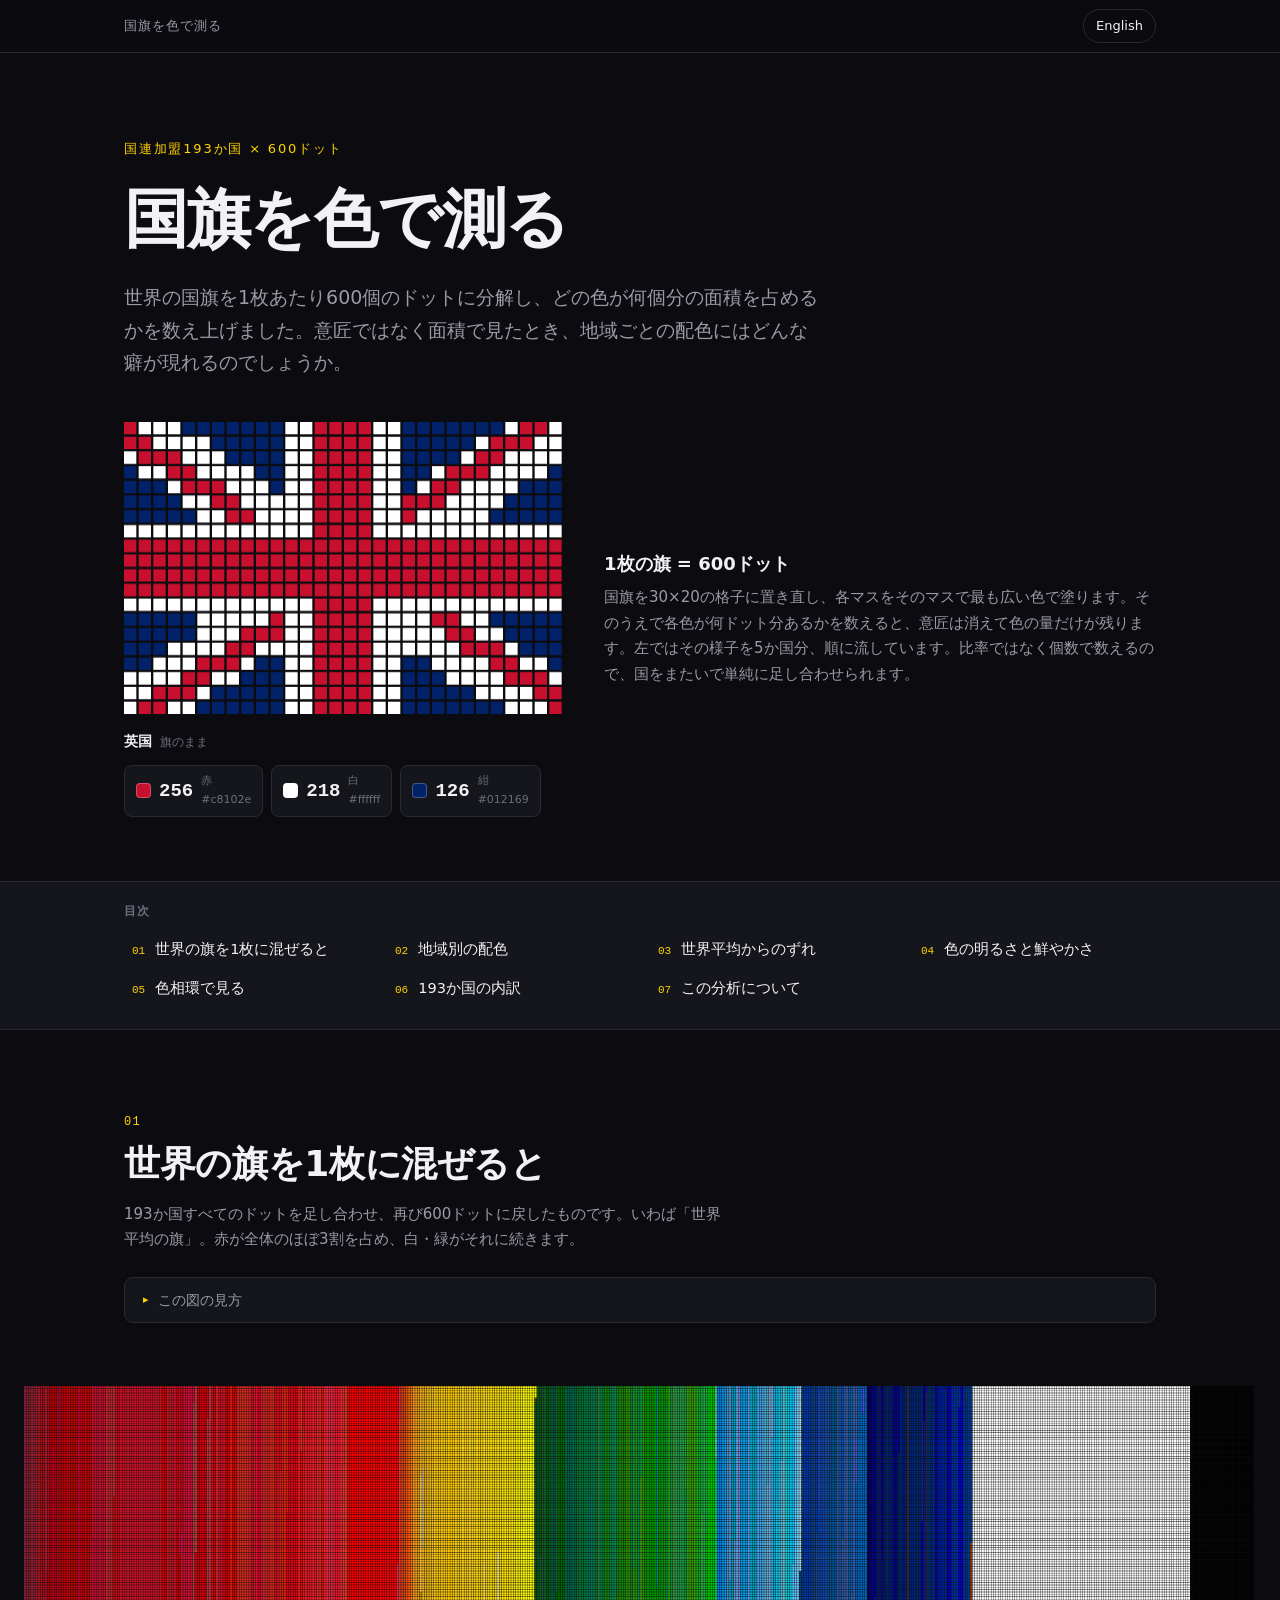
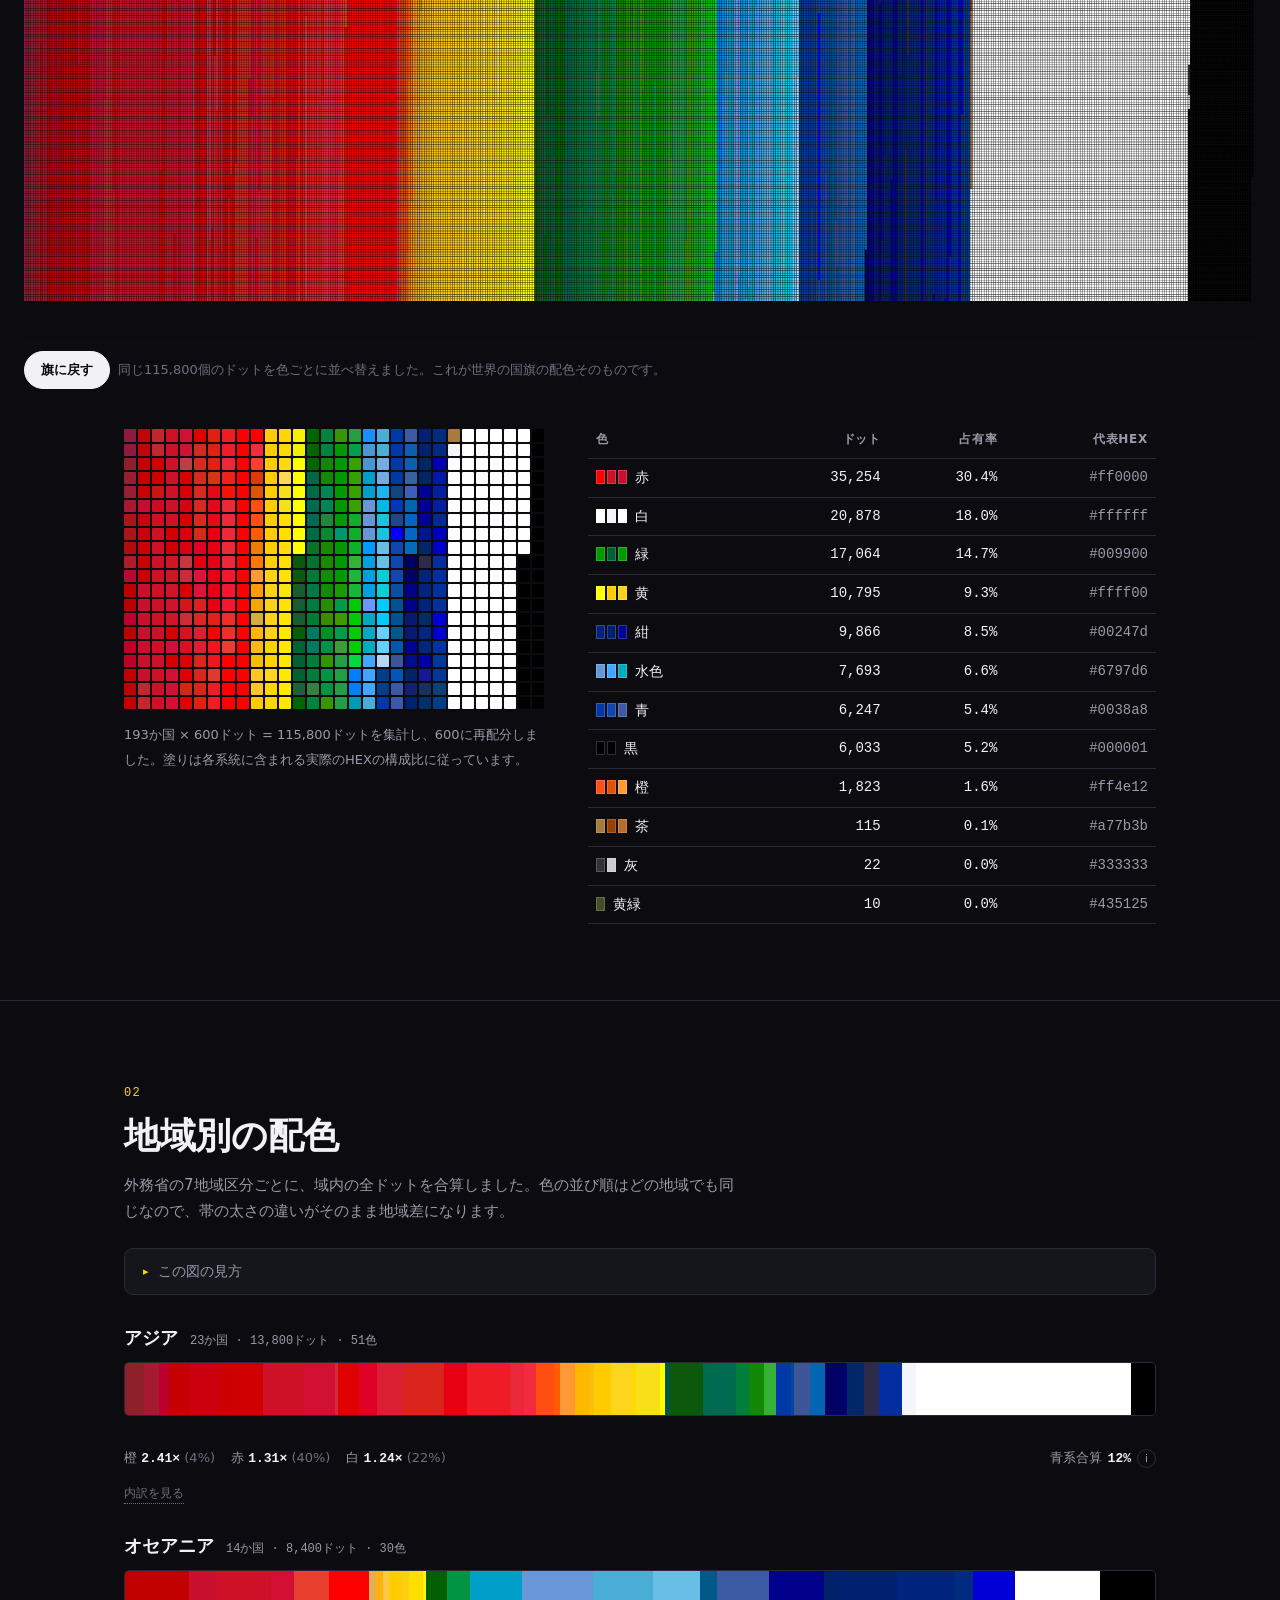
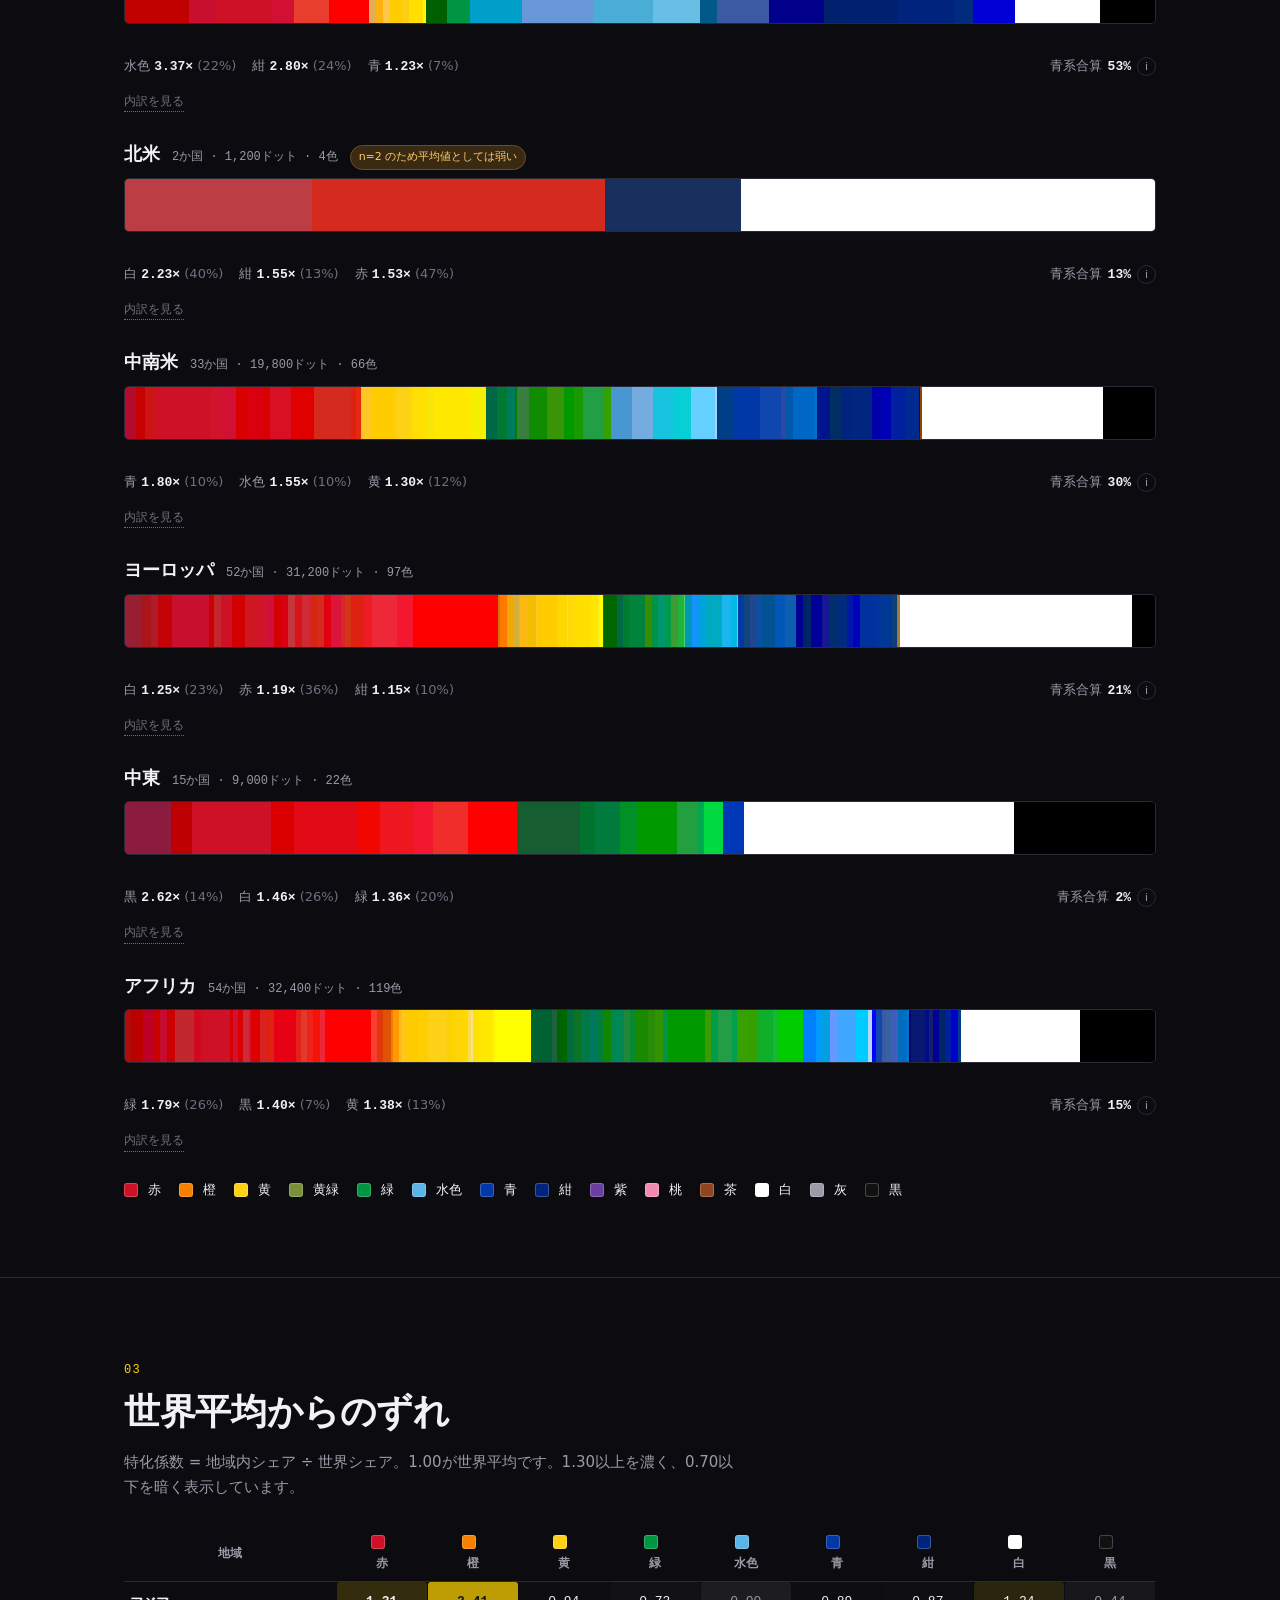
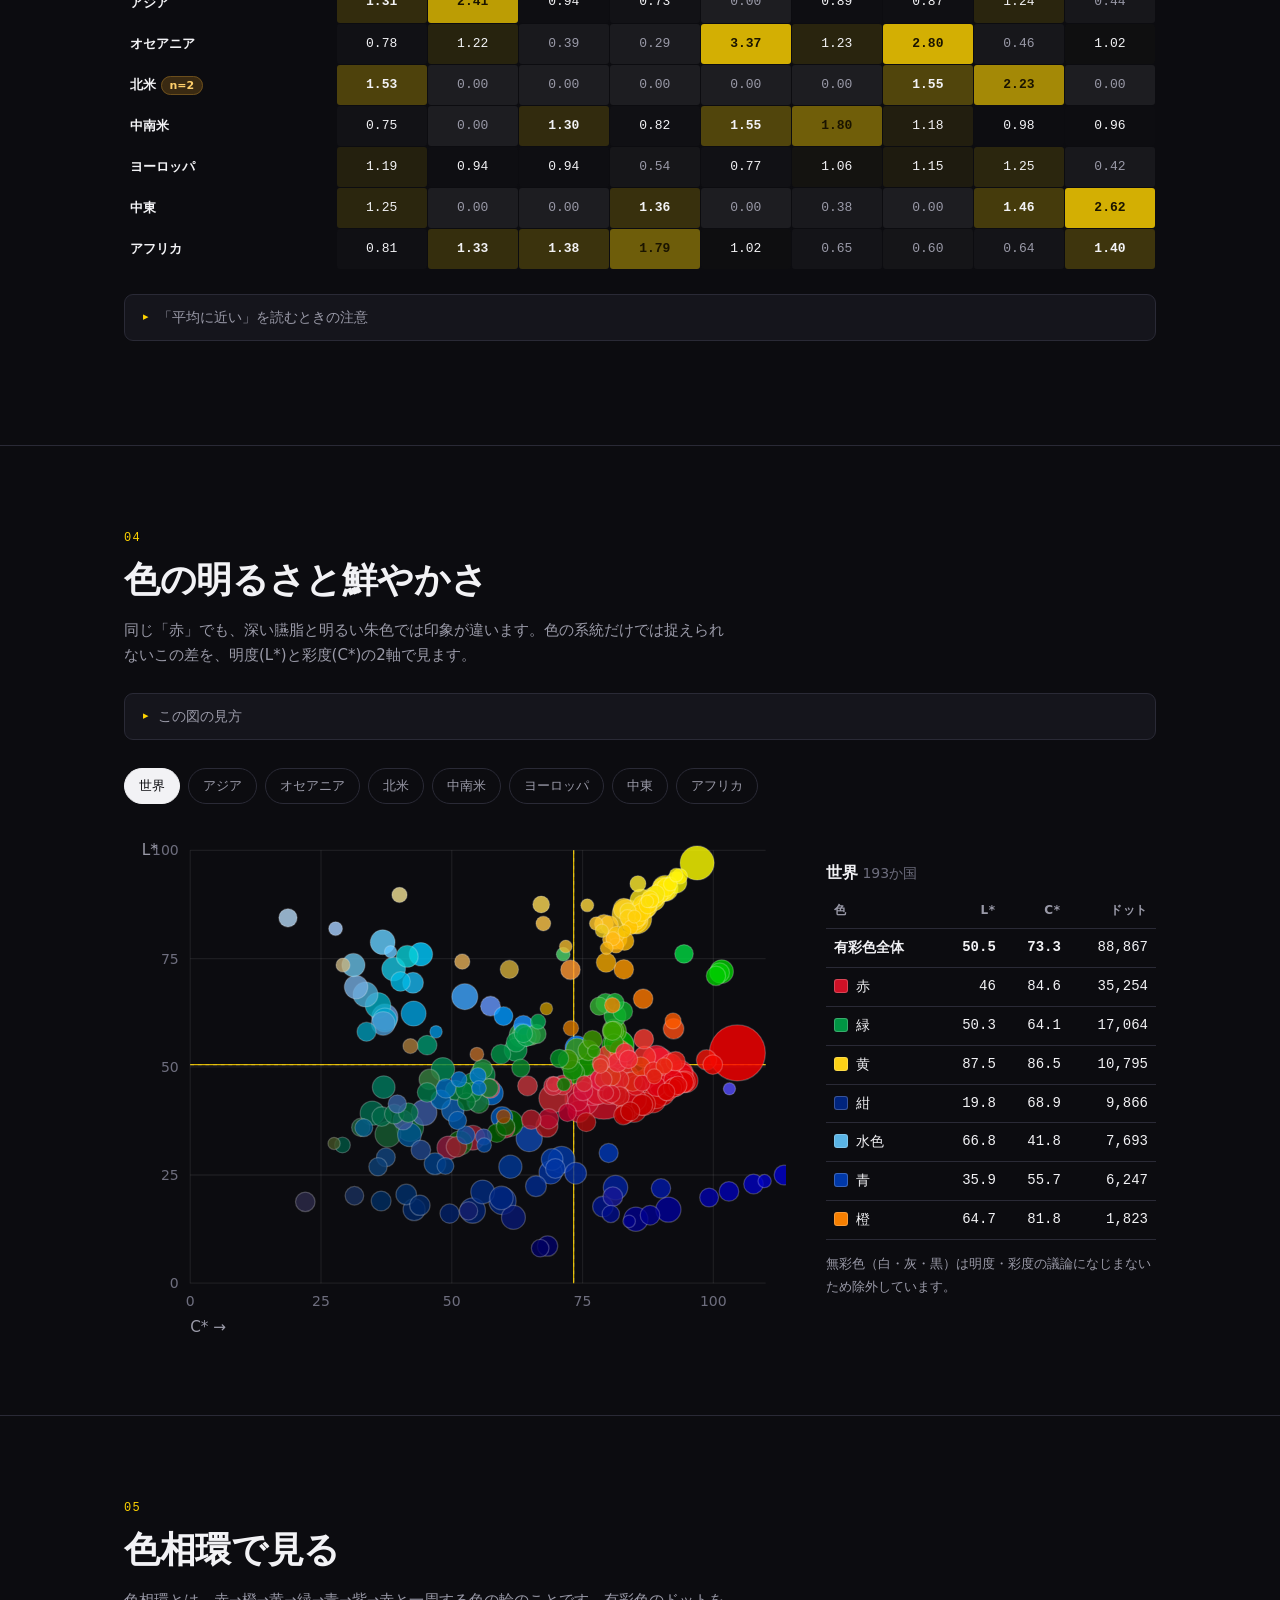
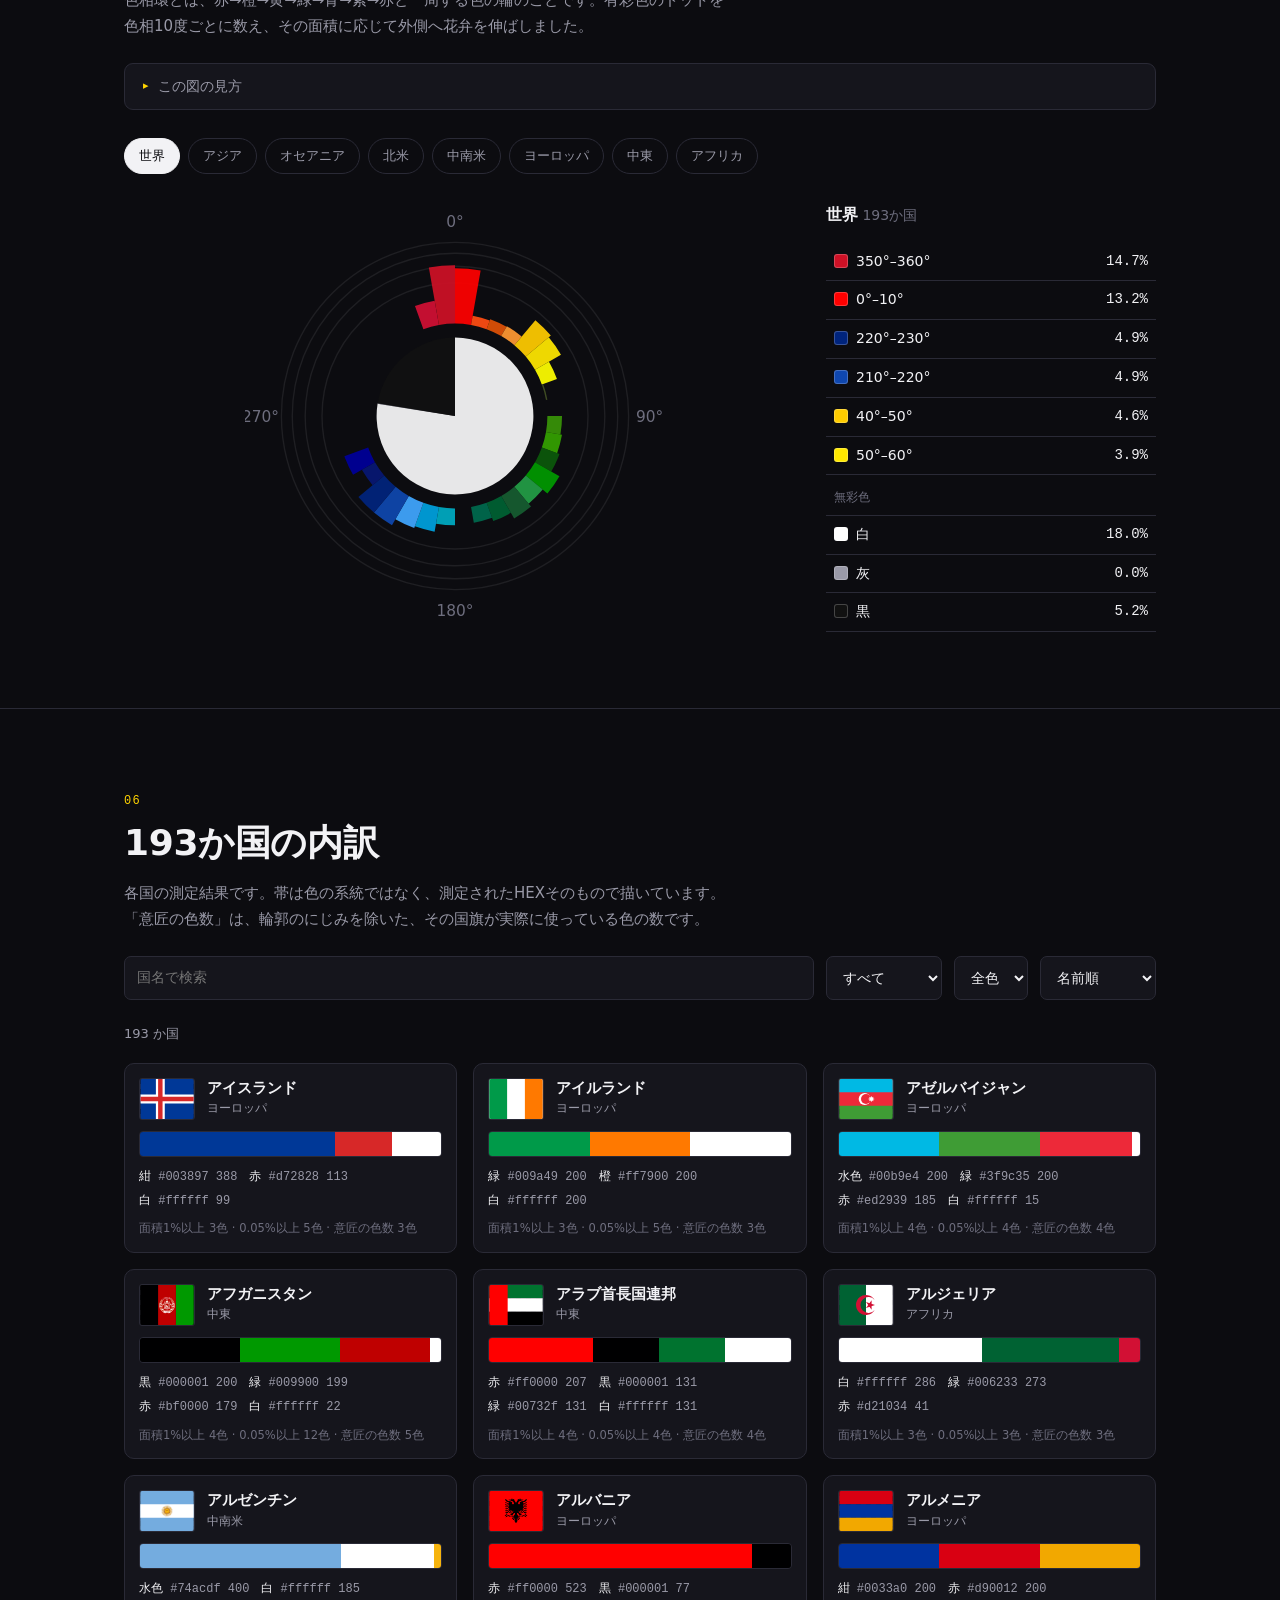
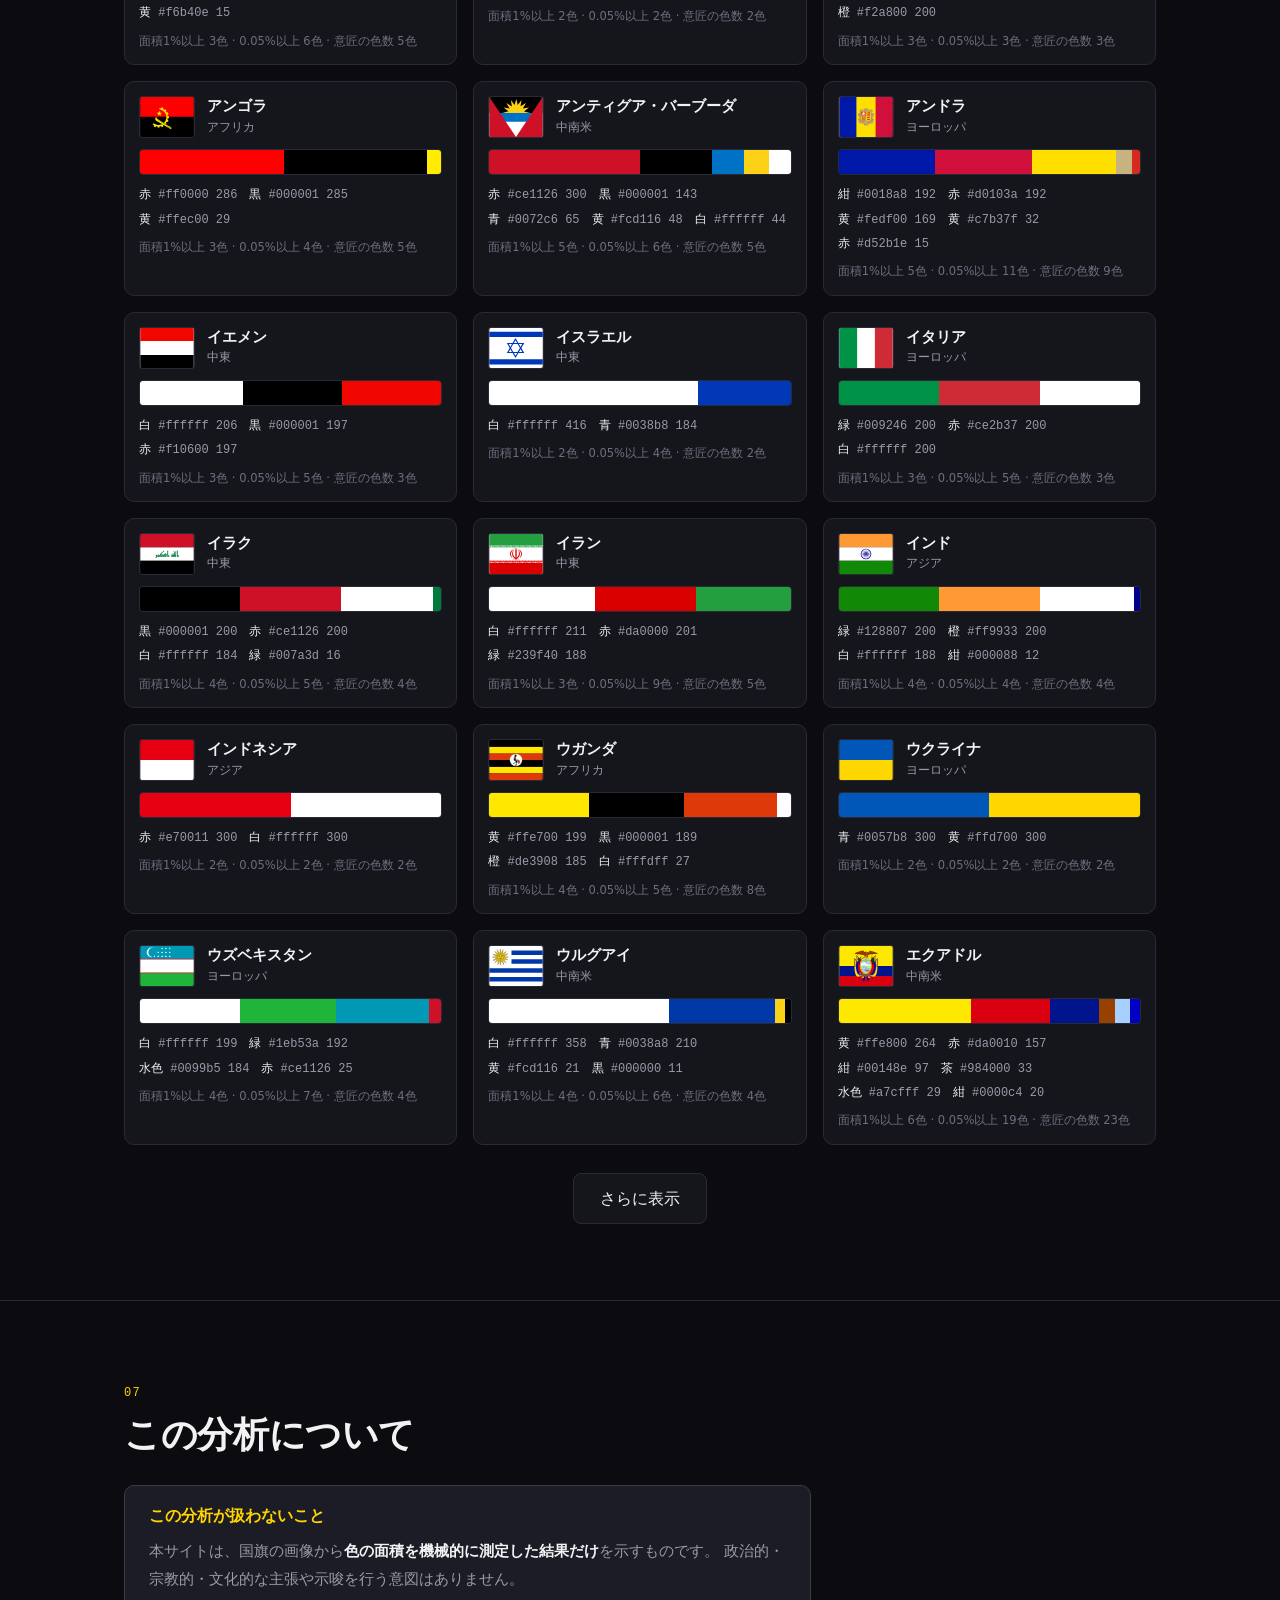
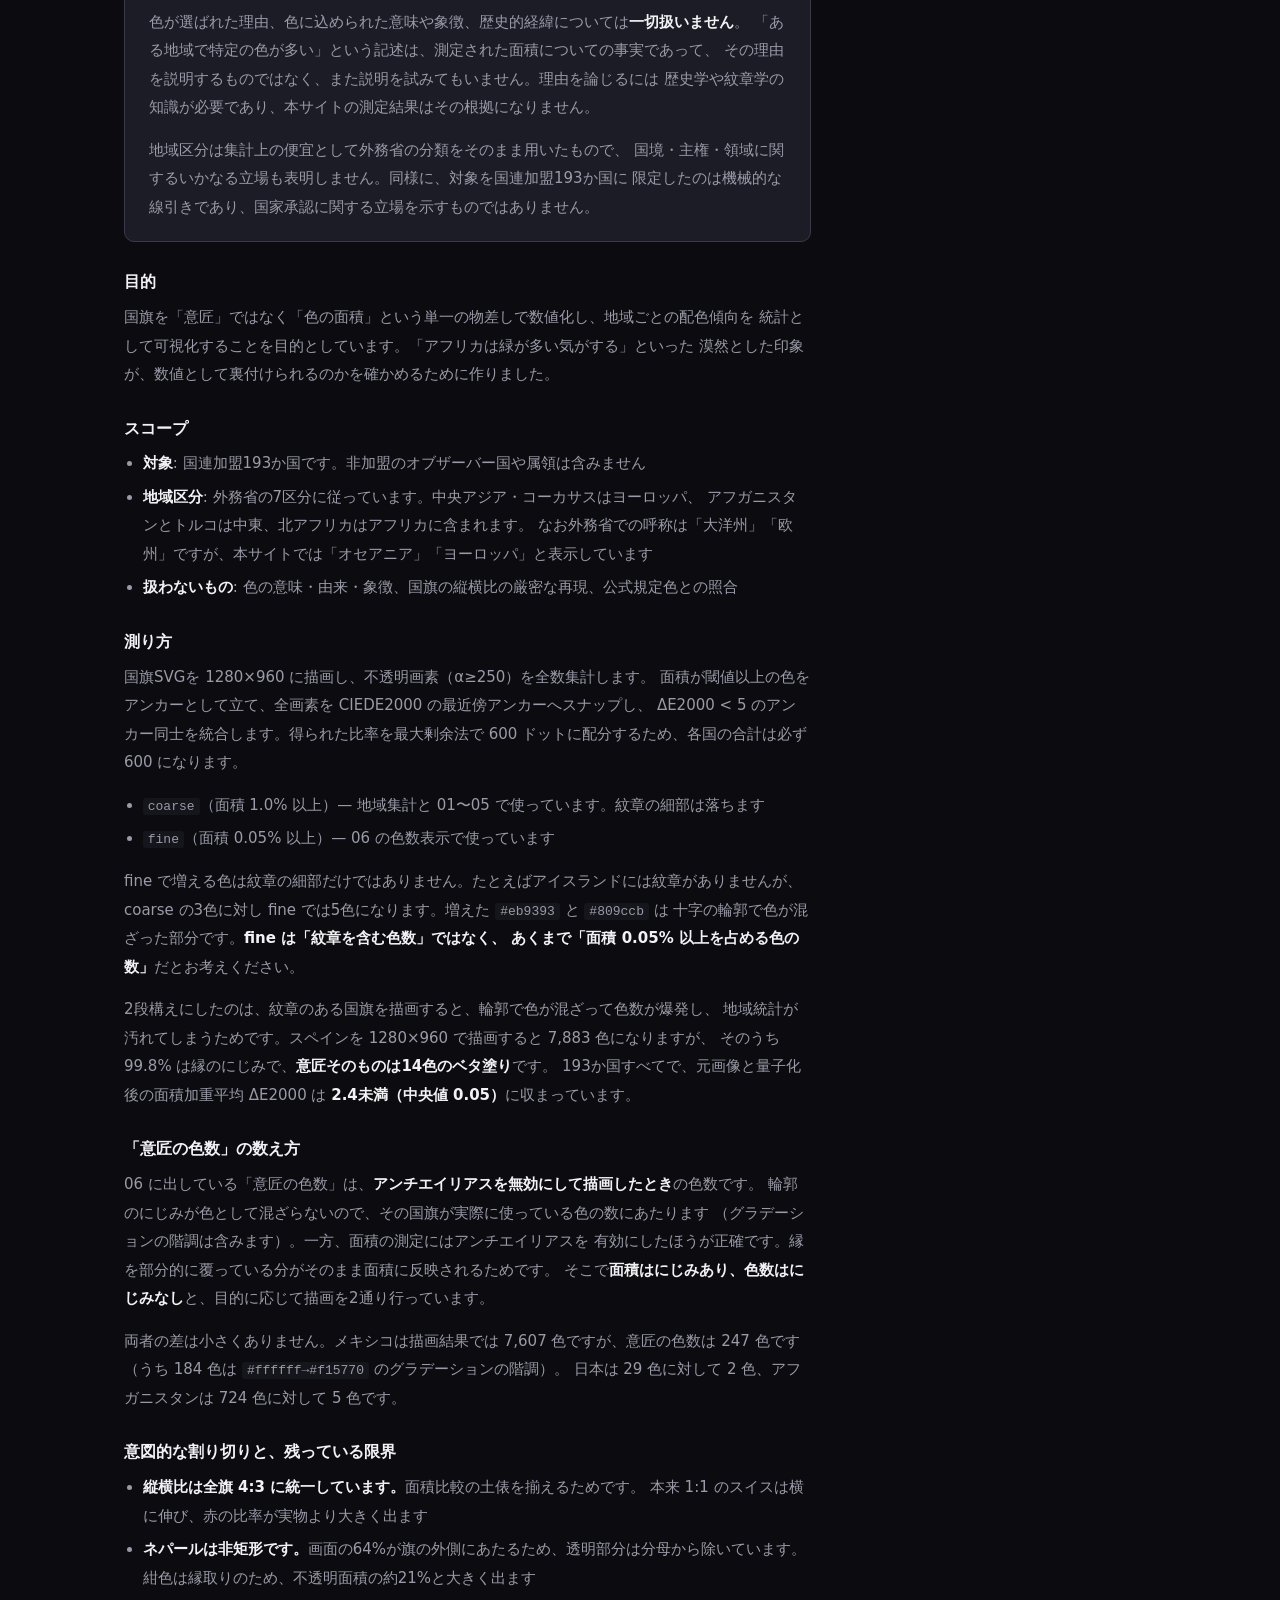
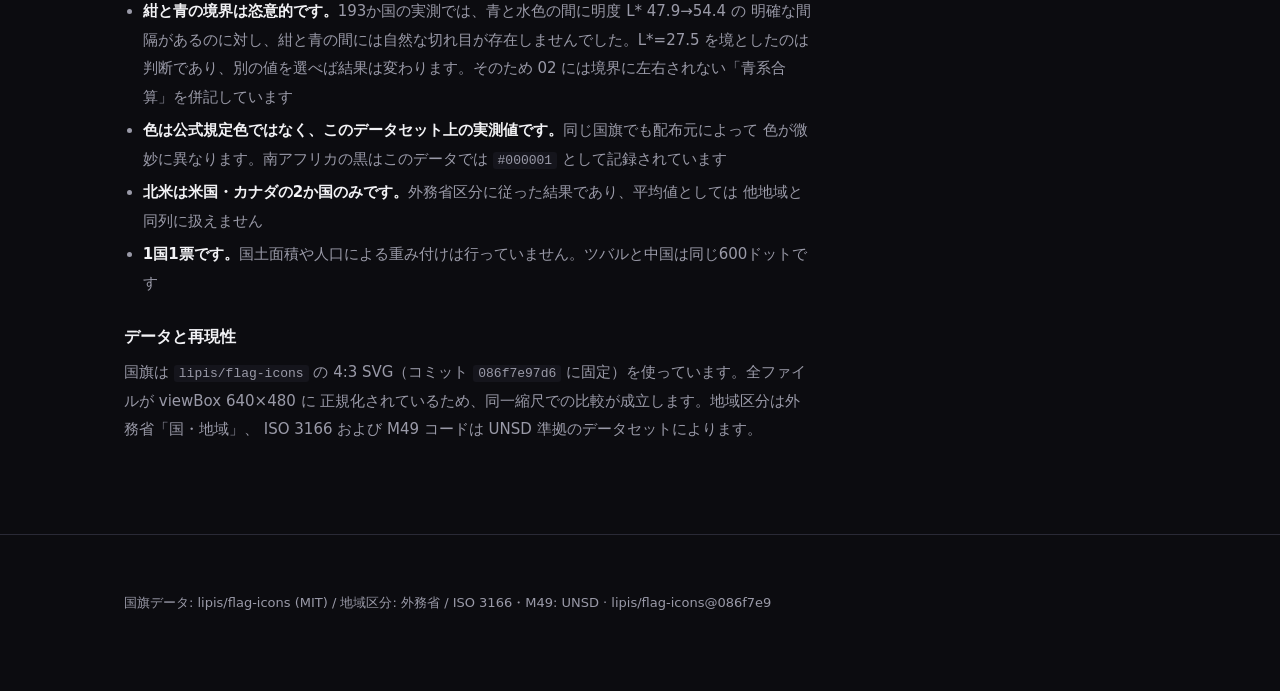
